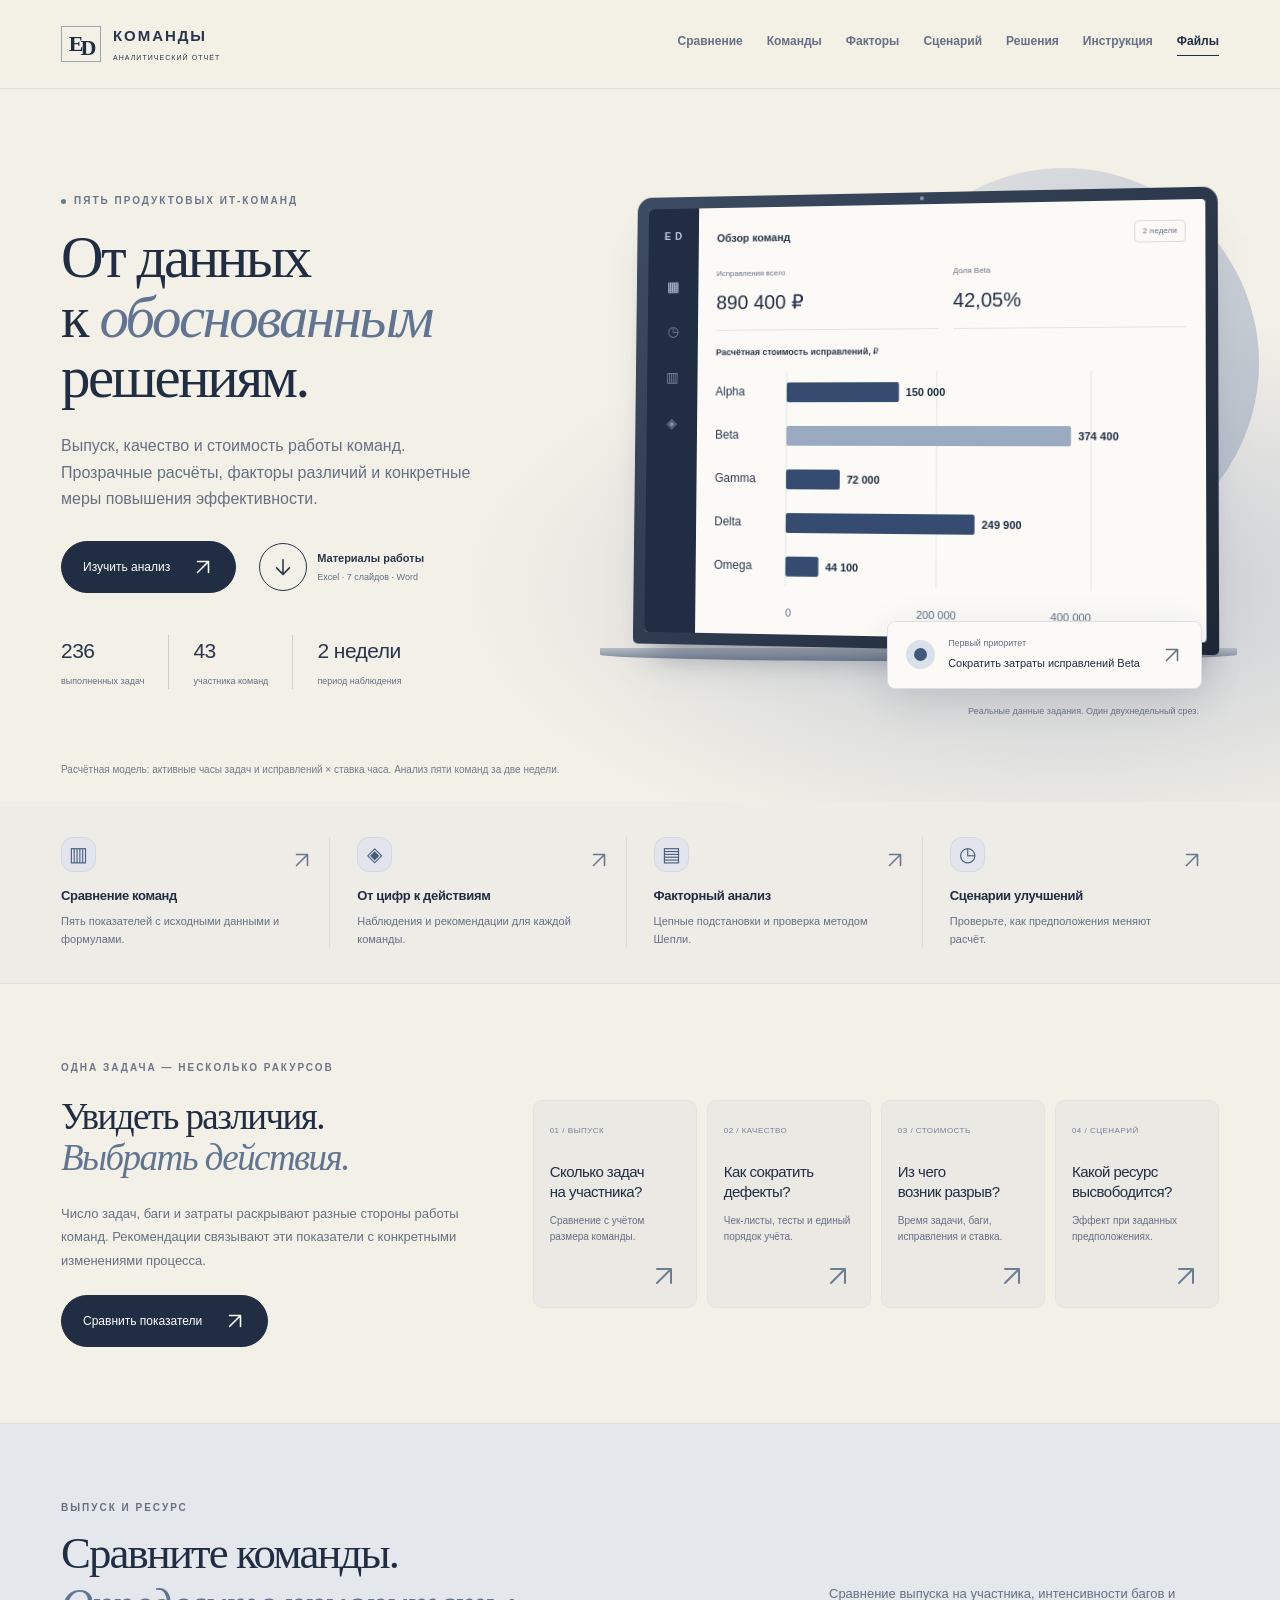
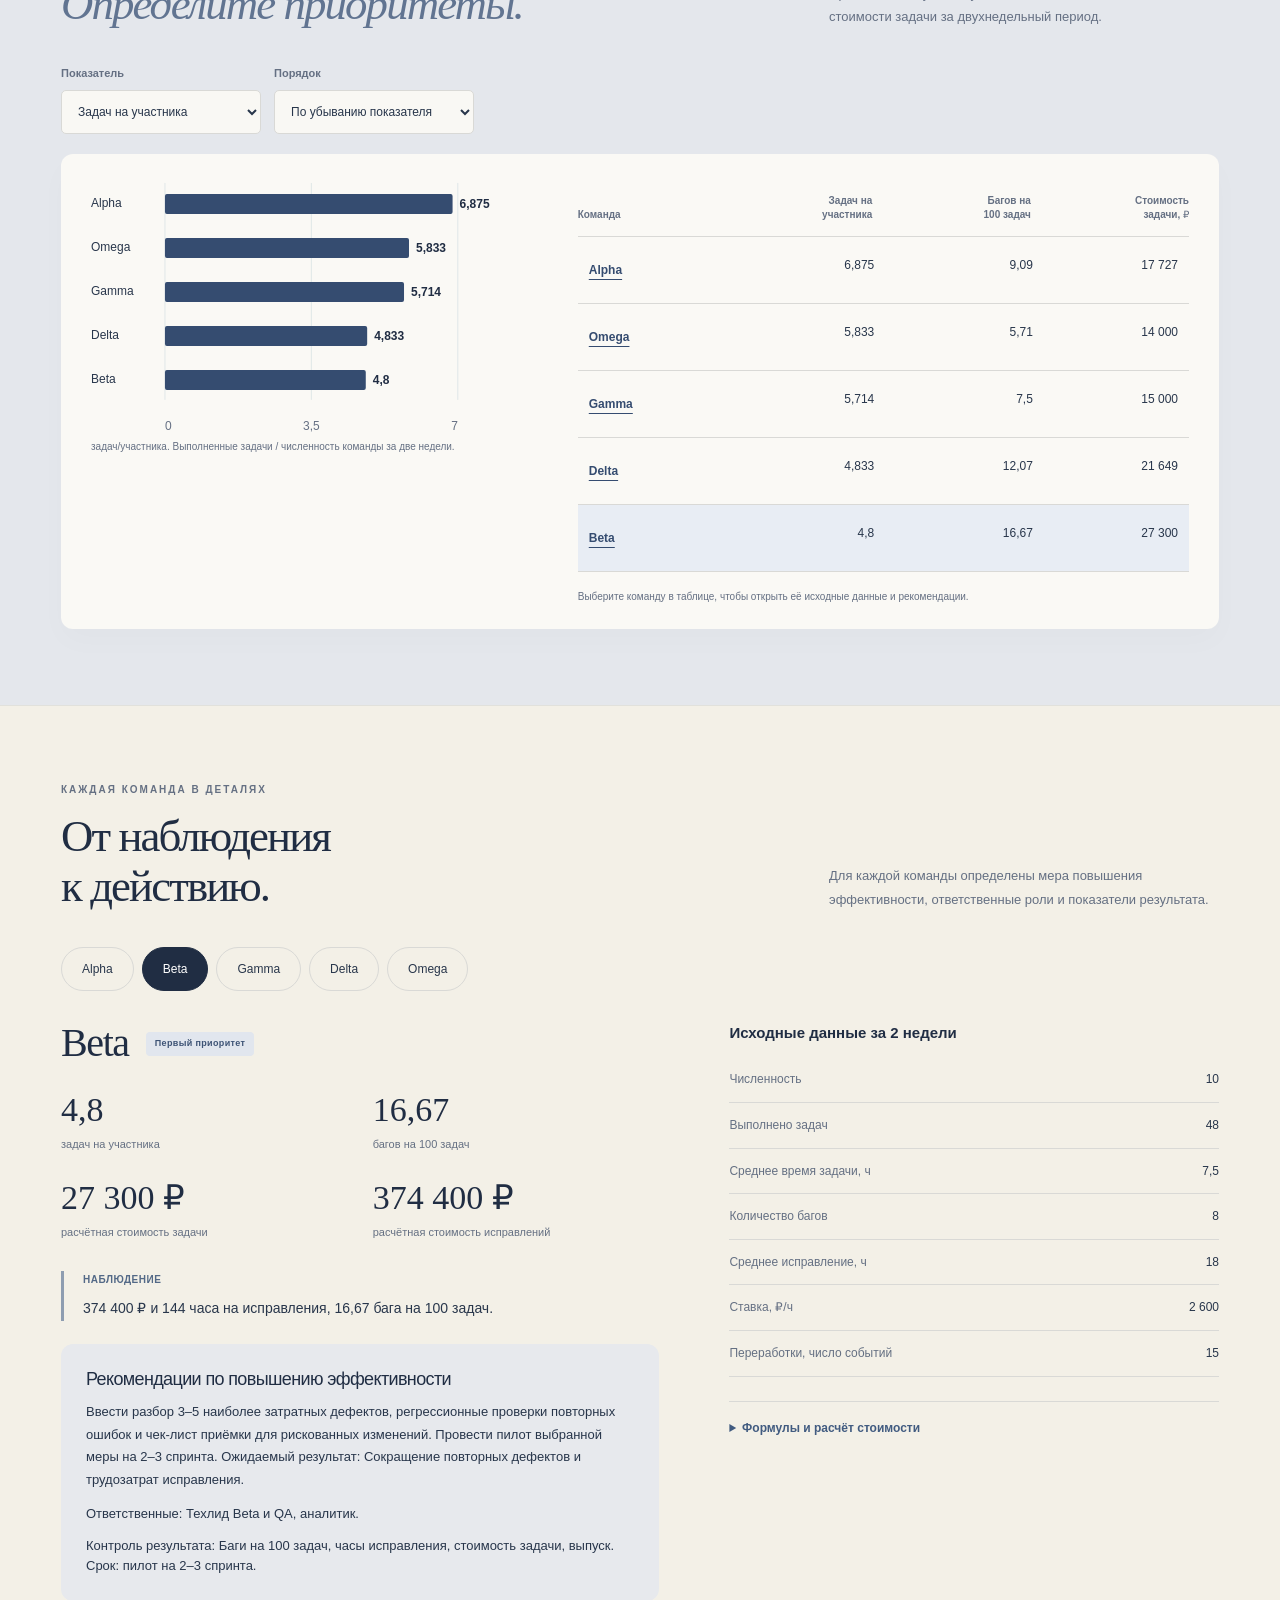
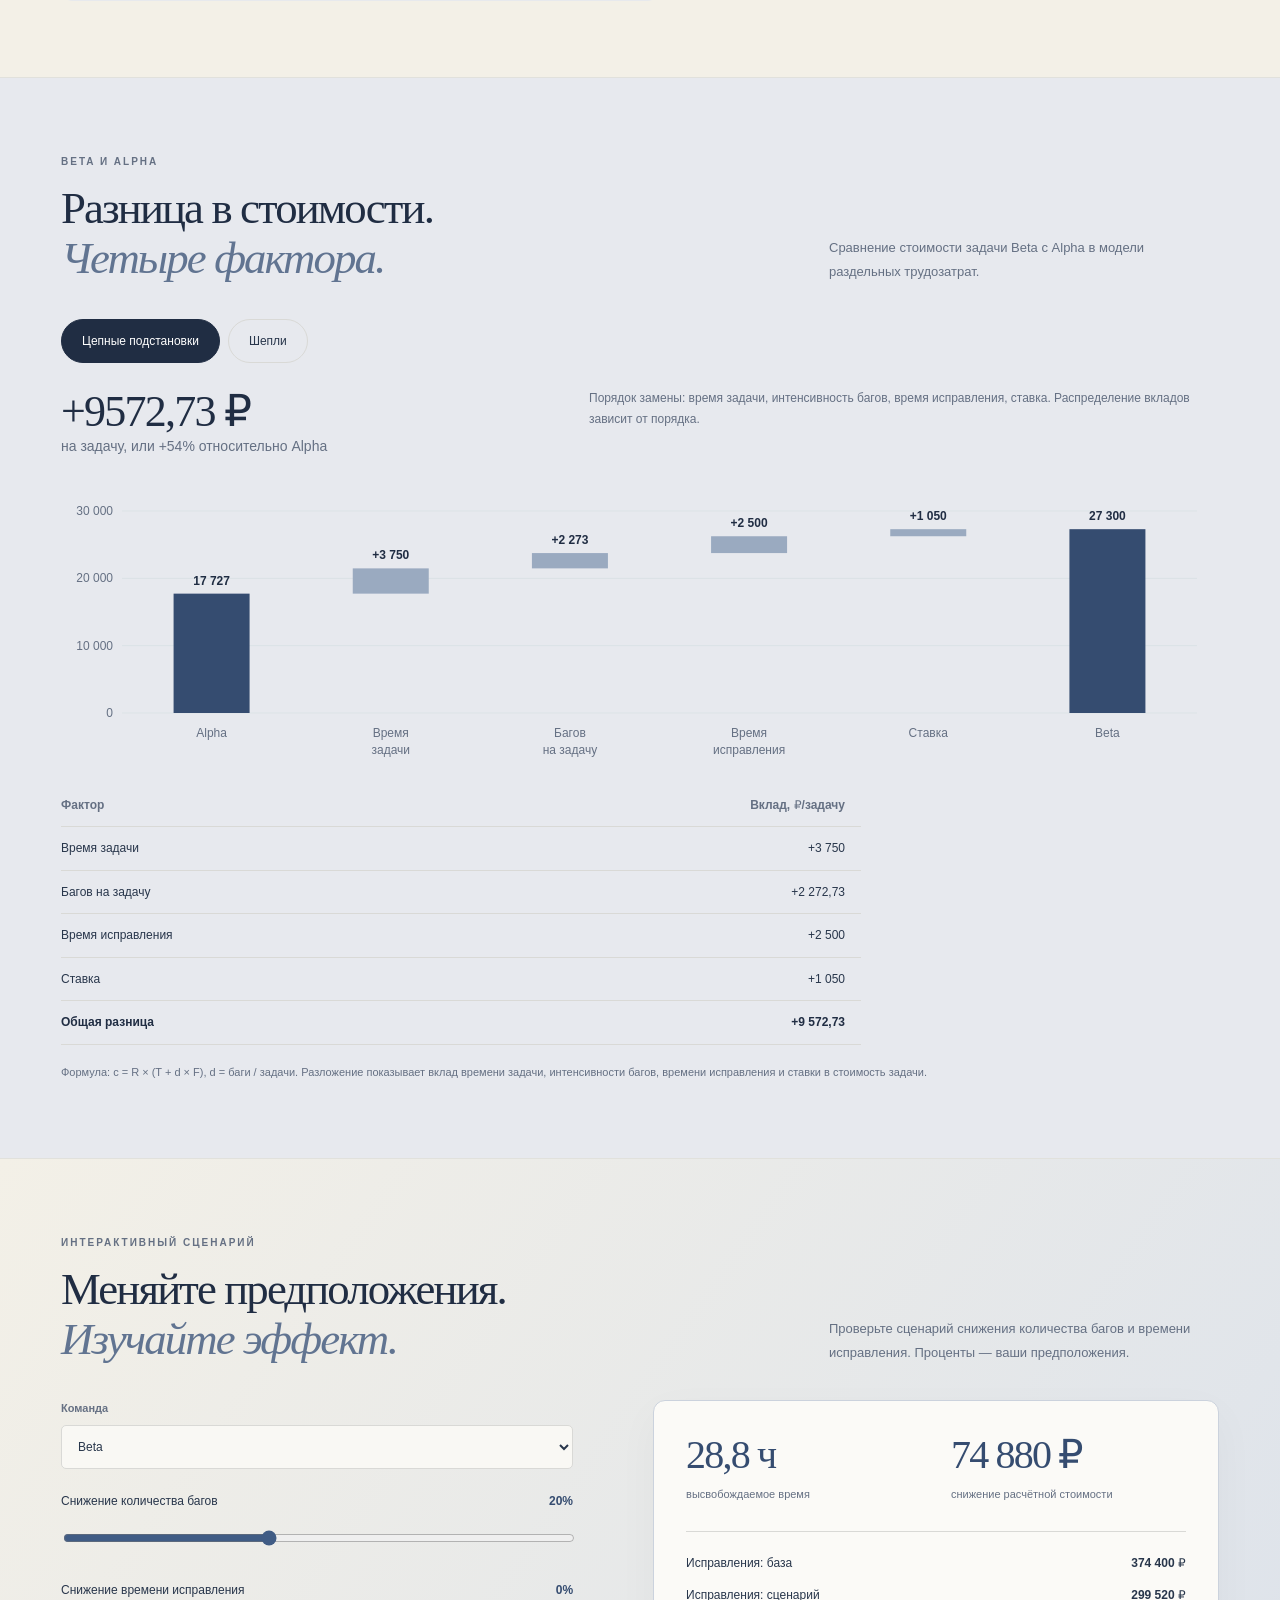
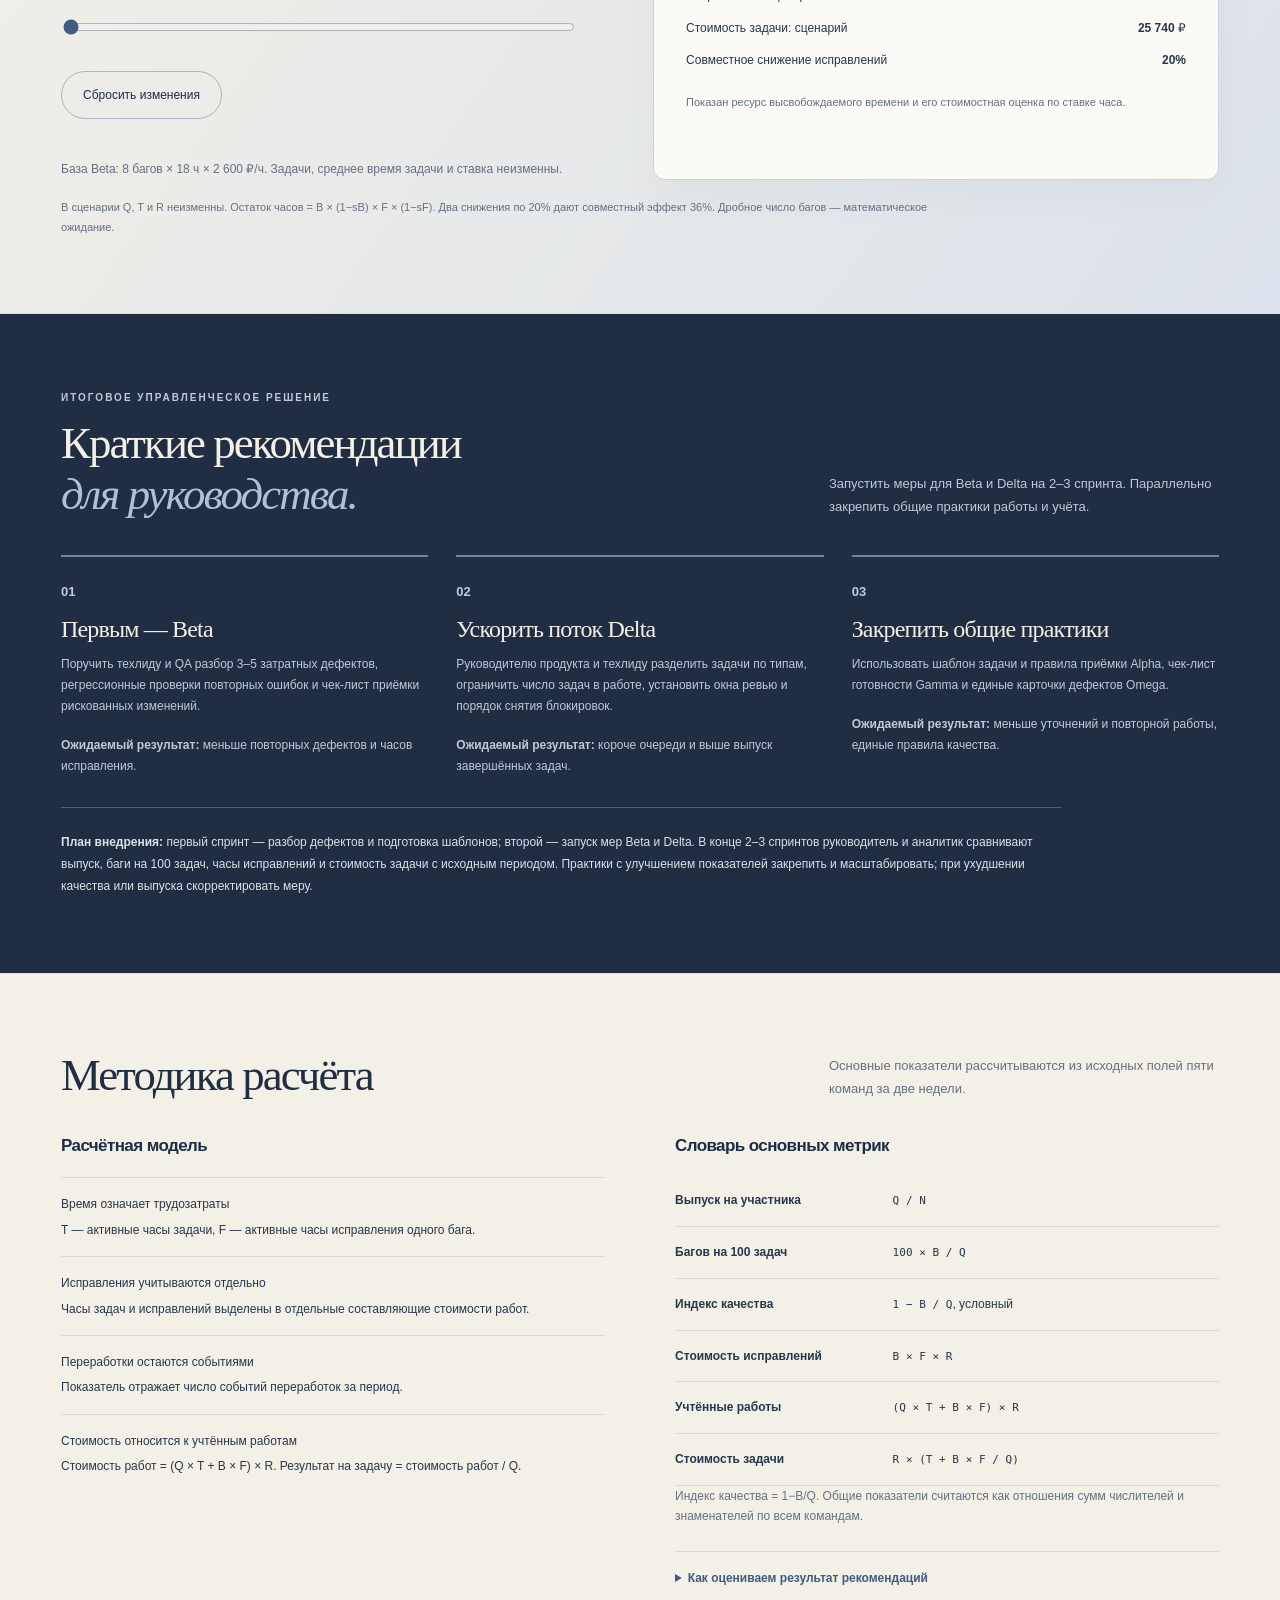
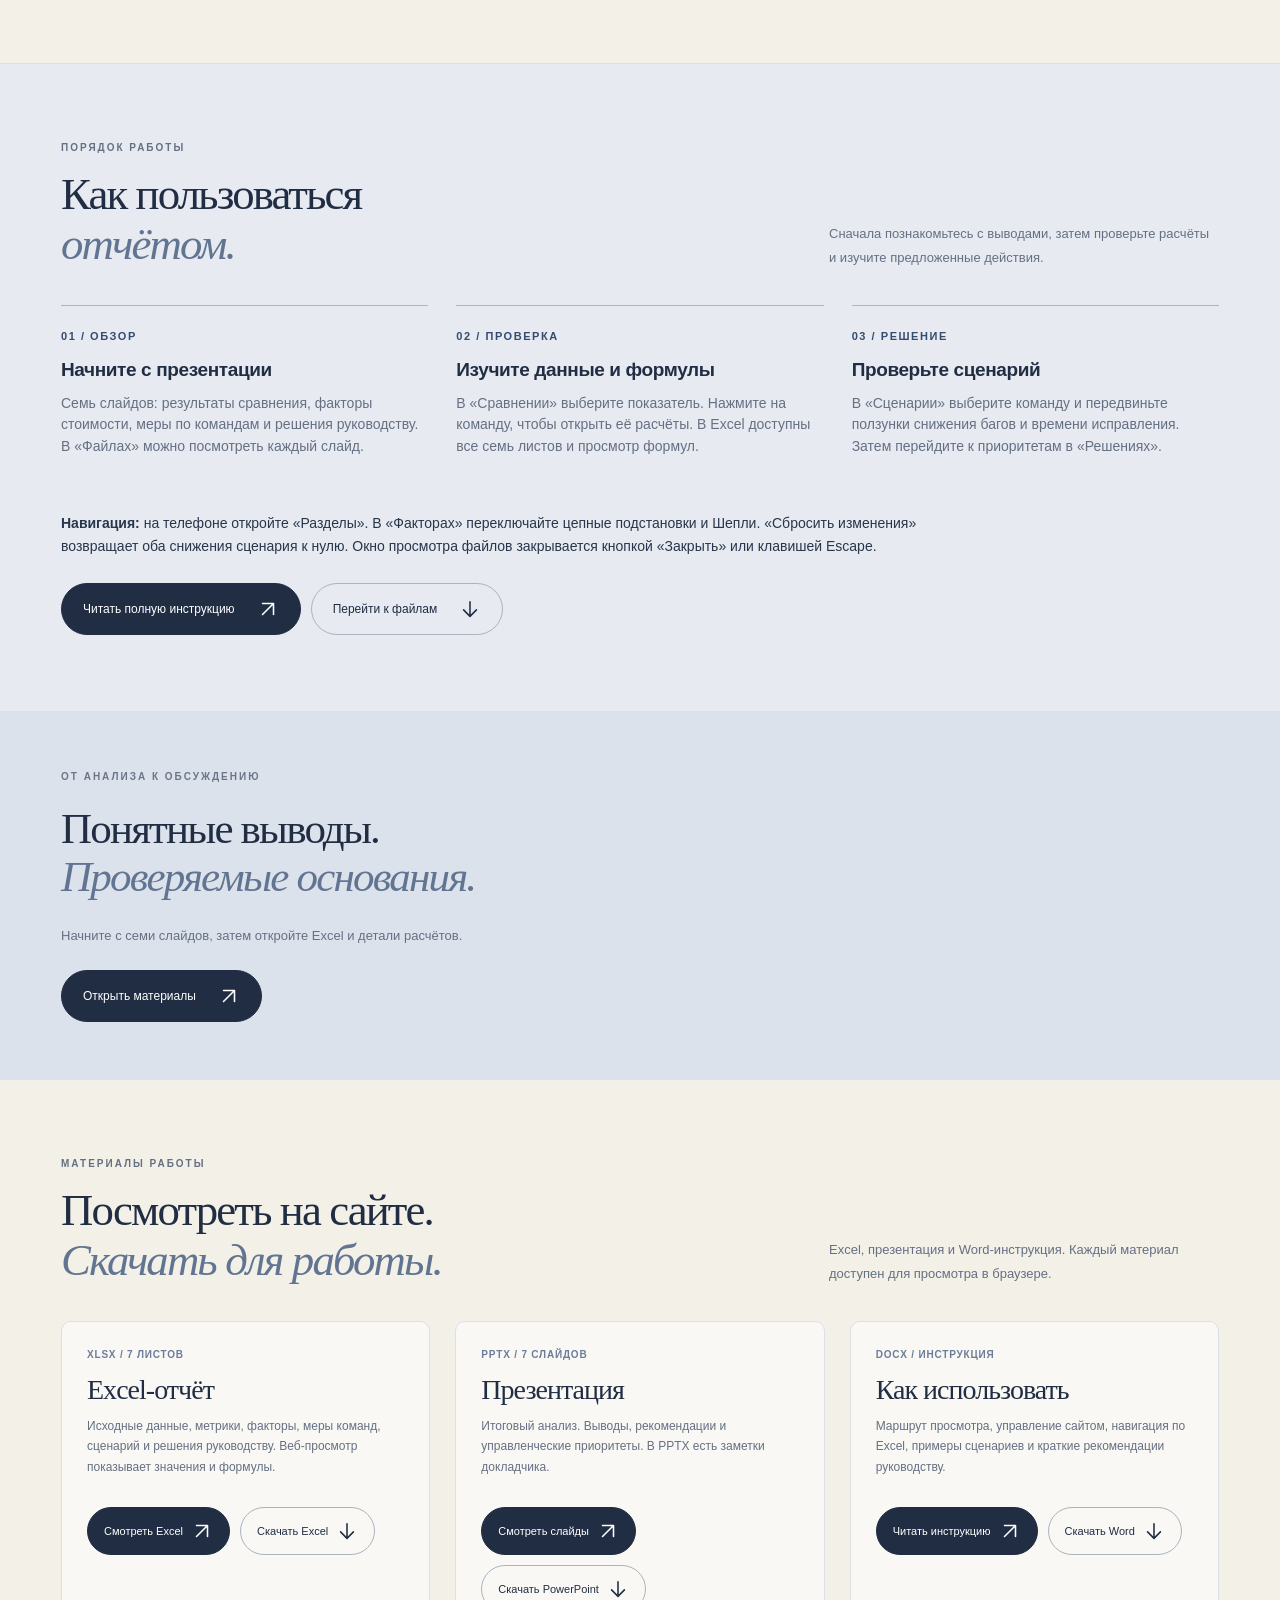
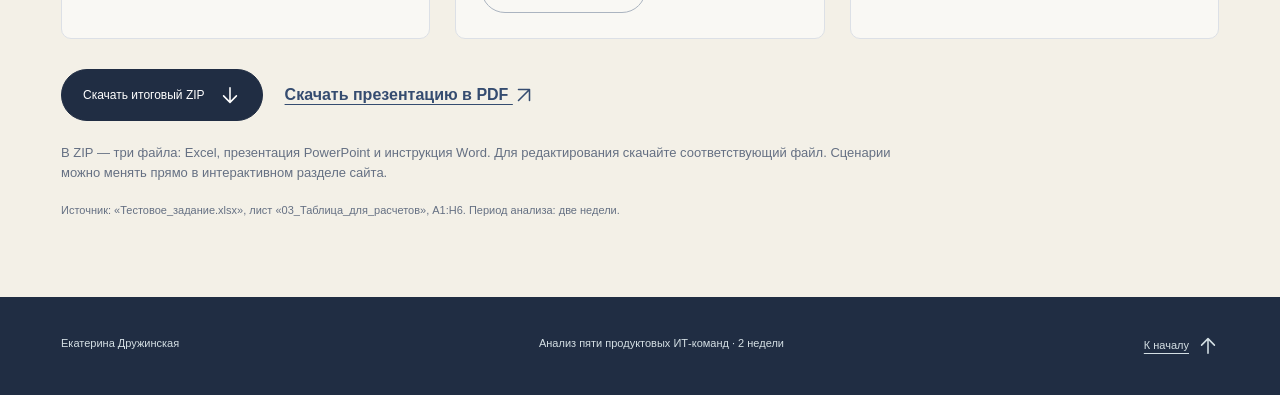
==== index.html @ 893c806c "Publish team analysis with updated instructions and drawn navigation buttons" ====
<!doctype html>
<html lang="ru">
<head>
<meta charset="utf-8"><meta name="viewport" content="width=device-width,initial-scale=1">
<meta name="description" content="Анализ эффективности пяти ИТ-команд: метрики, факторы стоимости, рекомендации и интерактивные сценарии.">
<meta name="author" content="Екатерина Дружинская">
<title>Эффективность ИТ-команд: аналитический отчёт</title>
<style>
:root{--navy:#173247;--teal:#354C70;--orange:#9AAAC0;--ink:#243746;--muted:#5e707a;--line:#d6e0e3;--paper:#f6f5f0;--soft:#edf3f3;--white:#fff;--radius:12px;font-family:Arial,Helvetica,sans-serif;color:var(--ink);background:var(--white);font-synthesis:none}
*{box-sizing:border-box}html{scroll-behavior:smooth;scroll-padding-top:90px}body{margin:0;font-size:16px;line-height:1.55}a{color:inherit}button,input,select{font:inherit}button,a,input,select{touch-action:manipulation}button,select{cursor:pointer}button:focus-visible,a:focus-visible,input:focus-visible,select:focus-visible,summary:focus-visible{outline:3px solid #d6a936;outline-offset:4px}button{color:inherit}a{text-underline-offset:4px}h1,h2,h3,p{margin:0}h1,h2,h3{color:var(--navy);line-height:1.12;letter-spacing:-.035em}h1{font-size:clamp(44px,6.8vw,80px);font-weight:700;max-width:800px}h2{font-size:clamp(30px,4.1vw,45px);font-weight:600}h3{font-size:24px;font-weight:600}p+p{margin-top:14px}strong{font-weight:700}.wrap{max-width:1200px;margin:auto;padding:0 36px}.muted{color:var(--muted)}.small{font-size:13px;line-height:1.55}.eyebrow{font-size:12px;letter-spacing:.14em;text-transform:uppercase;font-weight:700;color:var(--teal);margin-bottom:22px}.section{padding:80px 0;scroll-margin-top:80px}.section+.section{border-top:1px solid var(--line)}.section-heading{display:flex;justify-content:space-between;align-items:end;gap:36px;margin-bottom:34px}.section-heading p{max-width:430px;color:var(--muted)}.num{font-variant-numeric:tabular-nums;white-space:nowrap}.btn{display:inline-flex;align-items:center;justify-content:center;gap:12px;padding:13px 19px;border-radius:6px;border:1px solid var(--navy);background:var(--navy);color:#fff;text-decoration:none;font-weight:600;min-height:46px}.btn.secondary{background:transparent;color:var(--navy);border-color:var(--line)}.btn:hover{filter:brightness(1.08)}.link{font-weight:600;color:var(--teal)}.tag{display:inline-block;font-size:12px;letter-spacing:.04em;background:#e1eded;color:var(--teal);border-radius:4px;padding:5px 9px;font-weight:700}.sr-only{position:absolute;width:1px;height:1px;padding:0;margin:-1px;overflow:hidden;clip:rect(0,0,0,0);white-space:nowrap;border:0}
header{position:sticky;top:0;z-index:20;background:rgba(255,255,255,.97);border-bottom:1px solid var(--line)}.header-inner{display:flex;align-items:center;justify-content:space-between;min-height:76px;gap:25px}.brand{font-size:16px;font-weight:700;letter-spacing:-.03em;text-decoration:none;display:flex;align-items:center;gap:12px}.brand-mark{height:25px;width:25px;background:var(--teal);border-radius:3px;display:block}nav{display:flex;gap:24px;font-size:13px;font-weight:600}nav a{text-decoration:none;color:var(--muted)}nav a:hover{color:var(--teal)}.menu{display:none;background:transparent;border:1px solid var(--line);border-radius:5px;padding:9px 12px;min-height:44px}
.hero{background:var(--paper);padding:76px 0 55px}.hero-grid{display:grid;grid-template-columns:1.04fr .96fr;gap:65px;align-items:start}.hero-lead{margin-top:27px;font-size:20px;line-height:1.5;max-width:580px}.hero-actions{display:flex;gap:12px;flex-wrap:wrap;margin-top:31px}.hero-chart{padding-top:16px}.hero-chart h3{font-size:19px;line-height:1.4;letter-spacing:-.02em;margin-bottom:17px}.hero-note{border-top:1px solid var(--line);margin-top:34px;padding-top:22px;max-width:1100px;font-size:13px;color:var(--muted)}.hero-summary{display:flex;gap:35px;align-items:center;margin-top:22px}.hero-summary .big{font-size:48px;font-weight:600;line-height:1;color:var(--orange);letter-spacing:-.05em}.hero-summary p{font-size:14px;max-width:250px;line-height:1.5}.stats{display:grid;grid-template-columns:repeat(3,1fr);padding-top:37px;margin-top:43px;border-top:1px solid var(--line);gap:35px}.stat{border-right:1px solid var(--line);padding-right:24px}.stat:last-child{border:0}.stat .value{font-size:36px;line-height:1.15;letter-spacing:-.04em;color:var(--navy);font-weight:600}.stat .label{font-size:13px;color:var(--muted);margin-top:7px}.chart-container{width:100%}.chart-container svg{display:block;width:100%;overflow:visible}.chart-container svg text{font-family:Arial,Helvetica,sans-serif;fill:var(--muted);font-size:13px}.chart-container svg .value{fill:var(--ink);font-weight:700}.chart-container svg .team{fill:var(--ink);font-size:14px}
.controls{display:flex;gap:18px;align-items:end;flex-wrap:wrap;margin-bottom:20px}.field{display:flex;flex-direction:column;gap:8px;font-size:13px;color:var(--muted);font-weight:600}.field select,.field input[type=number]{background:#fff;border:1px solid var(--line);border-radius:5px;padding:11px 13px;min-height:44px;color:var(--ink);font-weight:400}.field select{min-width:210px}.compare-grid{display:grid;grid-template-columns:.85fr 1.15fr;gap:42px;align-items:start}.table-scroll{overflow-x:auto;width:100%}table{width:100%;border-collapse:collapse;font-size:14px}th{font-weight:600;font-size:12px;line-height:1.4;text-align:right;color:var(--muted);padding:14px 13px;border-bottom:1px solid var(--line);vertical-align:bottom}td{padding:17px 13px;border-bottom:1px solid var(--line);text-align:right;font-variant-numeric:tabular-nums;vertical-align:top}th:first-child,td:first-child{text-align:left;padding-left:0}td:last-child,th:last-child{padding-right:0}.team-link{border:0;padding:3px 0;background:transparent;font-weight:700;color:var(--teal);text-decoration:underline;text-underline-offset:5px;min-height:28px}.selected-row{background:#edf4f3}.compare-note{margin-top:17px;font-size:13px;color:var(--muted)}
.team-nav{display:flex;gap:8px;flex-wrap:wrap;margin-bottom:30px}.team-nav button,.method-nav button{background:transparent;border:1px solid var(--line);border-radius:5px;padding:10px 17px;min-height:44px;font-size:14px}.team-nav button[aria-pressed=true],.method-nav button[aria-pressed=true]{background:var(--navy);color:#fff;border-color:var(--navy)}.team-layout{display:grid;grid-template-columns:1.1fr .9fr;gap:64px}.team-summary{display:flex;align-items:center;gap:17px;margin-bottom:24px}.team-summary h3{font-size:38px}.team-metrics{display:grid;grid-template-columns:1fr 1fr;gap:25px 35px;margin-bottom:30px}.team-metric .value{font-size:30px;color:var(--navy);font-weight:600;line-height:1.2}.team-metric .label{font-size:13px;color:var(--muted);margin-top:5px}.insight{border-left:3px solid var(--teal);padding-left:19px;margin-top:25px}.insight .label{font-size:12px;letter-spacing:.05em;text-transform:uppercase;color:var(--teal);font-weight:700;margin-bottom:8px}.recommendation{background:var(--soft);padding:25px 27px;border-radius:var(--radius);margin-top:23px}.recommendation h3{font-size:20px;margin-bottom:12px}.recommendation p+p{margin-top:12px}.source-table{font-size:14px}.source-table td:first-child{color:var(--muted);font-weight:400;width:70%}.source-table td{padding:11px 0}.source-title{font-size:16px;font-weight:600;color:var(--navy);margin-bottom:13px}details{margin-top:24px;border-top:1px solid var(--line);padding-top:17px}summary{cursor:pointer;color:var(--teal);font-weight:600}details p{margin-top:16px;font-size:14px}code{font-family:Consolas,'DejaVu Sans Mono',monospace;font-size:.92em;background:#e9efef;padding:3px 6px;border-radius:3px;overflow-wrap:anywhere}.formula-line{display:block;margin-top:12px;line-height:1.9}
.factor-header{display:flex;gap:35px;justify-content:space-between;align-items:start;margin:25px 0}.factor-header .difference{font-size:40px;letter-spacing:-.04em;color:var(--navy);font-weight:600;line-height:1.1}.factor-header p{max-width:630px;font-size:14px;color:var(--muted)}.method-nav{display:flex;gap:8px;flex-wrap:wrap}.waterfall-scroll{overflow-x:auto}.waterfall{min-width:660px}.factor-table{max-width:800px;margin-top:12px}.factor-table td,.factor-table th{padding:12px 16px}.factor-table td:first-child,.factor-table th:first-child{padding-left:0}.factor-table .sum{font-weight:700;color:var(--navy)}.model-note{font-size:13px;color:var(--muted);margin-top:18px;max-width:900px}
.scenario-section{background:var(--paper)}.scenario-layout{display:grid;grid-template-columns:.95fr 1.05fr;gap:64px}.scenario-controls{display:flex;flex-direction:column;gap:23px}.range-field{display:block}.range-title{display:flex;justify-content:space-between;gap:20px;margin-bottom:12px;font-size:14px}.range-title output{font-weight:700;color:var(--teal)}input[type=range]{width:100%;accent-color:var(--teal);height:26px;cursor:pointer}.scenario-result{padding:30px;background:#fff;border:1px solid var(--line);border-radius:var(--radius)}.scenario-big{display:grid;grid-template-columns:1fr 1fr;gap:30px;padding-bottom:27px;margin-bottom:22px;border-bottom:1px solid var(--line)}.scenario-big .value{font-size:clamp(28px,3.8vw,42px);line-height:1.1;font-weight:600;color:var(--teal);letter-spacing:-.045em}.scenario-big .label{font-size:13px;color:var(--muted);margin-top:9px}.scenario-row{display:flex;justify-content:space-between;gap:18px;font-size:14px;margin-top:14px}.scenario-row .num{font-weight:600}.scenario-disclaimer{font-size:13px;color:var(--muted);margin-top:24px}.scenario-baseline{margin-top:17px;font-size:14px;color:var(--muted)}
.pilot-list{counter-reset:steps;display:grid;grid-template-columns:repeat(4,1fr);gap:28px;margin:30px 0}.pilot-step{counter-increment:steps;border-top:2px solid var(--teal);padding-top:22px}.pilot-step:before{content:'0' counter(steps);font-size:13px;color:var(--teal);font-weight:700}.pilot-step h3{font-size:21px;margin-top:12px;margin-bottom:12px}.pilot-step p{font-size:14px;color:var(--muted)}.pilot-note{padding-top:24px;border-top:1px solid var(--line);font-size:14px;max-width:1000px}.method-layout{display:grid;grid-template-columns:1fr 1fr;gap:55px}.method-block h3{font-size:22px;margin-bottom:13px}.method-block p{font-size:14px}.assumption-list{margin:22px 0 0;padding:0;list-style:none}.assumption-list li{padding:16px 0;border-top:1px solid var(--line);font-size:14px}.assumption-list strong{display:block;margin-bottom:5px}.dictionary{font-size:14px;margin-top:20px}.dictionary td{text-align:left}.dictionary td:first-child{width:40%;font-weight:600}.dictionary code{background:transparent;padding:0}.download-grid{display:grid;grid-template-columns:repeat(3,1fr);gap:30px;margin-top:32px}.download-item{padding-top:20px;border-top:2px solid var(--navy)}.download-item .file-type{font-size:12px;font-weight:700;color:var(--teal);letter-spacing:.08em}.download-item h3{font-size:23px;margin:11px 0}.download-item p{font-size:14px;color:var(--muted);min-height:67px;margin-bottom:19px}footer{background:var(--navy);color:#d4dfe4;padding:30px 0;font-size:13px}.footer-inner{display:flex;justify-content:space-between;gap:25px;flex-wrap:wrap}.print-only{display:none}
@media(max-width:1000px){.hero-grid{gap:34px}.compare-grid{grid-template-columns:1fr}.team-layout{gap:35px}.scenario-layout{gap:32px}.scenario-big{gap:15px}.pilot-list{grid-template-columns:1fr 1fr}.wrap{padding:0 26px}nav{gap:14px}.hero-lead{font-size:18px}}
@media(max-width:740px){.wrap{padding:0 20px}.section{padding:54px 0}.hero{padding:45px 0 35px}.hero-grid,.team-layout,.scenario-layout,.method-layout{grid-template-columns:1fr;gap:30px}.hero-chart{padding-top:8px}.hero-lead{font-size:18px}.hero-summary{margin-top:14px}.stats{gap:20px;padding-top:26px;margin-top:30px}.stat{padding-right:10px}.stat .value{font-size:27px}.stat .label{font-size:12px}.section-heading{display:block}.section-heading p{margin-top:18px}.section-heading h2{max-width:550px}.menu{display:block}nav{display:none}nav.open{display:flex;position:absolute;top:75px;left:0;right:0;background:#fff;padding:20px;flex-wrap:wrap;border-bottom:1px solid var(--line);gap:20px}.header-inner{min-height:75px}.brand{font-size:15px}.factor-header{display:block}.factor-header p{margin-top:15px}.factor-header .difference{font-size:34px}.team-summary h3{font-size:34px}.team-metric .value{font-size:28px}.download-grid{grid-template-columns:1fr;gap:28px}.download-item p{min-height:0}.scenario-result{padding:24px}.scenario-big .value{font-size:32px}.team-nav button{flex:1;padding:10px}.team-nav{gap:6px}.field select{max-width:100%;min-width:185px}.controls{gap:12px}.hero-note{margin-top:25px}.model-note{font-size:12px}}
@media(max-width:380px){.wrap{padding:0 16px}.stats{grid-template-columns:1fr 1fr}.stat:last-child{grid-column:1/-1}.stat:nth-child(2){border:0}.scenario-big{grid-template-columns:1fr;gap:20px}.pilot-list{grid-template-columns:1fr}.team-metrics{gap:20px}.team-nav{display:grid;grid-template-columns:repeat(3,1fr)}.brand-mark{display:none}.hero-summary{gap:22px}.scenario-row{font-size:13px}.section-heading p{font-size:14px}}
@media(max-width:740px){.scenario-big .value{font-size:clamp(26px,7vw,32px)}}
@media(prefers-reduced-motion:reduce){html{scroll-behavior:auto}*{transition:none!important}}
@media print{header,.hero-actions,.controls,.team-nav,.method-nav,.scenario-controls,.download-grid .btn,.menu,.no-print{display:none!important}.wrap{max-width:none;padding:0}.section{padding:24px 0;break-inside:avoid}body{font-size:11px}.hero{padding:20px 0}.hero-grid{gap:30px}h1{font-size:42px}h2{font-size:28px}.team-layout,.method-layout,.scenario-layout{gap:20px}.print-only{display:block}.hero-note{margin-top:20px}.chart-container{max-width:100%}footer{background:#fff;color:#243746}.section-heading{margin-bottom:18px}.download-item p{min-height:0}}

/* Milk and navy, presentation palette. Reference-based page rhythm. */
:root{--navy:#202d43;--teal:#354c70;--orange:#8a9bb2;--ink:#28364b;--muted:#657083;--line:#d9d9d6;--paper:#f3f0e7;--soft:#e7eaf0;--radius:12px;background:var(--paper)}
body{background:var(--paper);font-family:Arial,Helvetica,sans-serif}.wrap{max-width:1250px;padding:0 46px}h1,h2{font-family:Georgia,'Times New Roman',serif;font-weight:400;letter-spacing:-.042em}h1 em,h2 em{font-weight:400;font-style:italic;color:#617491}.eyebrow{color:#6a7688;font-size:10px;letter-spacing:.2em;margin-bottom:20px}header{background:rgba(243,240,231,.96);border-color:#deddd7}.header-inner{min-height:88px}.brand{font-size:15px;letter-spacing:.13em;gap:12px}.brand-mark{background:transparent;color:var(--navy);height:36px;width:40px;border:1px solid #9da7b5;display:flex;align-items:center;justify-content:center;font-family:Georgia,serif;font-size:22px;letter-spacing:-.14em;border-radius:0}.brand-mark span{margin-top:8px}.brand-sub{display:block;font-size:7px;letter-spacing:.15em;margin-top:5px;font-weight:400}nav{gap:24px;font-size:12px}nav a:last-child{color:var(--navy);border-bottom:1px solid var(--navy);padding-bottom:4px}
.hero{padding:74px 0 24px;overflow:hidden;background:radial-gradient(ellipse at 83% 70%,#c5cbd3 0,transparent 40%),var(--paper)}.hero-grid{grid-template-columns:1fr 1.15fr;gap:35px;align-items:center}h1{font-size:clamp(44px,4.6vw,66px);line-height:1.02;max-width:600px}.hero-lead{font-size:16px;line-height:1.65;max-width:430px;margin-top:25px;color:var(--muted)}.hero-actions{gap:23px;align-items:center;margin-top:29px}.btn{font-size:12px;font-weight:500;padding:14px 21px;border-radius:30px;gap:22px;background:var(--navy)}.btn.secondary{border-color:#abb4c0;color:var(--navy)}.hero-link{display:flex;align-items:center;gap:10px;font-size:11px;text-decoration:none;font-weight:600}.hero-link small{display:block;font-size:9px;color:var(--muted);margin-top:4px;font-weight:400}.play-icon{border:1px solid #a2aab5;width:37px;height:37px;display:grid;place-items:center;border-radius:50%;font-size:16px}.live-dot{display:inline-block;width:5px;height:5px;border-radius:50%;background:#697b96;margin-right:8px}.hero-facts{display:flex;margin-top:42px;gap:24px}.hero-facts>div+div{border-left:1px solid #c8cdd1;padding-left:24px}.hero-facts strong{display:block;font-size:21px;font-weight:500;letter-spacing:-.025em}.hero-facts span{font-size:9px;color:var(--muted);display:block;margin-top:7px}.hero-note{border:0;font-size:10px;line-height:1.6;max-width:100%;padding:0;margin-top:43px;color:#727b89}
.device-scene{position:relative;padding:28px 0 58px;isolation:isolate}.scene-disc{position:absolute;width:390px;height:390px;background:linear-gradient(135deg,#d9dce0,#9caabd);border-radius:50%;z-index:-1;right:-40px;top:5px;opacity:.7}.device{position:relative;background:linear-gradient(135deg,#3e4c63,#1d2737);padding:12px;border-radius:15px 15px 5px 5px;box-shadow:0 28px 33px -20px #3b465b88;transform:perspective(1400px) rotateY(-7deg) rotateX(2deg);margin:0 6px 0 8px}.device-camera{position:absolute;top:4px;left:50%;height:4px;width:4px;border-radius:50%;background:#8e9aab}.device-display{background:#fbfaf7;display:grid;grid-template-columns:53px 1fr;min-height:349px;border-radius:4px;overflow:hidden}.device-sidebar{background:#202d43;display:flex;flex-direction:column;align-items:center;gap:25px;color:#c4cddd;padding-top:21px;font-size:14px}.device-sidebar b{font-size:10px;letter-spacing:.1em;margin-bottom:8px}.device-sidebar span{opacity:.6}.device-sidebar .device-side-active{opacity:1}.device-content{padding:20px 19px 9px;min-width:0}.device-topline{display:flex;justify-content:space-between;align-items:center;font-size:11px}.device-topline>span{font-size:8px;padding:4px 7px;border:1px solid var(--line);border-radius:4px;color:var(--muted)}.device-kpis{display:grid;grid-template-columns:1fr 1fr;gap:14px;margin:20px 0 16px}.device-kpis>div{border-bottom:1px solid #e0e3e7;padding-bottom:12px}.device-kpis span{font-size:8px;color:var(--muted);display:block;margin-bottom:7px}.device-kpis b{font-size:20px;color:var(--navy);font-weight:500;white-space:nowrap}.device-chart-title{font-size:9px;font-weight:600;margin-bottom:9px}.device-content .chart-container svg text{font-size:11px}.device-content .chart-container svg .team{font-size:12px}.device-base{height:13px;background:linear-gradient(#b7bcc5,#738095);width:106%;margin-left:-3%;border-radius:1px 1px 55% 55%;box-shadow:0 20px 25px -11px #25334e70}.device-chip{position:absolute;right:17px;bottom:30px;display:flex;align-items:center;gap:13px;padding:15px 18px;background:#fbfaf6;box-shadow:0 12px 40px #202d4320;border:1px solid #dce0e6;border-radius:8px;min-width:260px}.device-chip>span{font-size:9px;color:var(--muted)}.device-chip b{display:block;font-size:11px;margin-top:5px;color:var(--navy);font-weight:500}.device-chip .chip-dot{width:29px;height:29px;border:8px solid #dbe1e9;border-radius:50%;background:#40597c}.device-chip .chip-arrow{font-size:18px;margin-left:8px}.scene-caption{position:absolute;bottom:0;right:20px;font-size:9px;color:var(--muted)}
.feature-strip{background:#edece6;border-bottom:1px solid #e0e0dc;padding:35px 0}.feature-grid{display:grid;grid-template-columns:repeat(4,1fr);gap:27px}.feature-grid>a{position:relative;text-decoration:none;padding:0 22px 0 0;border-right:1px solid #d9dcd9}.feature-grid>a:last-child{border:0}.feature-icon{height:35px;width:35px;display:grid;place-items:center;border:1px solid #d3d9e1;border-radius:12px;background:#e2e6ec;color:#455c7c;font-size:20px;margin-bottom:17px}.feature-grid h3{font-size:13px;letter-spacing:-.025em;margin-bottom:9px}.feature-grid p{font-size:11px;color:var(--muted);line-height:1.65;max-width:220px}.feature-arrow{position:absolute;right:16px;top:12px;color:#67788f;font-size:17px}
.section{padding:76px 0}.section+.section{border-color:#e1e1dc}h2{font-size:clamp(32px,3.5vw,47px);line-height:1.12}.section-heading{margin-bottom:36px;gap:50px}.section-heading p:not(.eyebrow){font-size:13px;line-height:1.8;max-width:390px}.section-heading .eyebrow{margin-bottom:13px}.questions-layout{display:grid;grid-template-columns:.85fr 1.4fr;gap:55px;align-items:center}.questions-layout>div>p:not(.eyebrow){font-size:13px;color:var(--muted);line-height:1.8;margin:23px 0}.questions-layout h2{font-size:37px}.question-cards{display:grid;grid-template-columns:repeat(4,1fr);gap:10px}.question-cards>a{position:relative;text-decoration:none;background:#eae9e4;border:1px solid #e4e3df;border-radius:9px;padding:24px 16px 48px;min-height:208px;transition:background .2s,transform .2s}.question-cards>a:hover{background:#e0e5ec;transform:translateY(-4px)}.question-cards>a>span{font-size:8px;letter-spacing:.06em;color:#758299;display:block;margin-bottom:25px}.question-cards h3{font-size:15px;font-weight:500;line-height:1.3;margin-bottom:12px}.question-cards p{font-size:10px;line-height:1.6;color:var(--muted)}.question-cards b{position:absolute;bottom:17px;right:18px;font-weight:400;color:#6c7d94}
#overview{background:#e4e7ec}.compare-grid{background:#faf9f5;padding:26px 30px 25px;border-radius:12px;gap:35px;box-shadow:0 12px 30px #202d4305}.controls{gap:13px}.field{font-size:11px}.field select{font-size:12px;min-width:200px;padding:10px 12px;background:#f9f8f4}.compare-grid table{font-size:12px}.compare-grid td{padding:19px 11px}.compare-grid th{font-size:10px}.compare-note,#metric-caption{font-size:10px}.chart-container svg text{font-family:Arial,Helvetica,sans-serif;fill:var(--muted);font-size:12px}.chart-container svg .value{fill:var(--navy)}.chart-container svg .team{font-size:12px}.selected-row{background:#e8edf4}.team-link{color:#354c70}.team-nav button,.method-nav button{border-radius:24px;font-size:12px;padding:9px 20px}.team-layout{gap:70px}.team-metric .value{font-family:Georgia,'Times New Roman',serif;font-weight:400;font-size:34px}.team-metric .label{font-size:11px}.team-metrics{gap:25px}.team-summary h3{font-family:Georgia,serif;font-weight:400;font-size:40px}.tag{font-size:9px;background:#e1e6ee;color:#3d5375}.insight{border-color:#8e9db1;font-size:14px;line-height:1.75}.insight .label{font-size:10px;color:#536987}.recommendation{background:#e7e9ed;padding:25px;font-size:13px;line-height:1.75}.recommendation h3{font-size:18px;font-weight:500}.source-title{font-size:15px}.source-table{font-size:12px}.source-table td{padding:13px 0}.source-table td:first-child{width:73%}details p{font-size:12px;line-height:1.7}summary{font-size:12px;color:#415b80}code{background:#e4e8ef}
#factors{background:#e7e9ee}.factor-header .difference{font-family:Georgia,serif;font-weight:400;font-size:44px}.factor-table{font-size:12px}.model-note{font-size:11px;line-height:1.75}.factor-header>p{font-size:12px;line-height:1.75}.scenario-section{background:linear-gradient(125deg,#f3f0e7,#dce2eb)}.scenario-layout{gap:80px}.scenario-result{background:#fbfaf7;border-color:#cbd2dd;box-shadow:0 14px 44px #202d4309;border-radius:12px;padding:32px}.scenario-big .value{font-family:Georgia,serif;font-weight:400;color:#354c70;font-size:40px}.scenario-row{font-size:12px}.scenario-big .label,.scenario-disclaimer{font-size:11px;line-height:1.6}.range-title{font-size:12px}.scenario-baseline{font-size:12px;line-height:1.75}input[type=range]{accent-color:#405c85}
#leadership{background:var(--navy);color:#dce1e9}#leadership h2,#leadership h3{color:#f3f0e7}#leadership h2 em{color:#b3bfd2}#leadership .eyebrow{color:#adbad0}#leadership .section-heading p,#leadership .pilot-step p{color:#c0c9d7}#leadership .pilot-step{border-color:#74849d}#leadership .pilot-step:before{color:#c0cada}#leadership .pilot-step h3{font-family:Georgia,serif;font-weight:400;font-size:24px}#leadership .pilot-step p{font-size:12px;line-height:1.75}#leadership .pilot-note{border-color:#526178;font-size:12px;line-height:1.8}.method-layout{gap:70px}.method-block h3{font-size:17px}.assumption-list li,.method-block p,.dictionary{font-size:12px;line-height:1.7}.assumption-list strong{font-weight:500}.dictionary td{padding:15px 0}
.report-cta{background:#dce2eb;overflow:hidden}.cta-grid{display:grid;grid-template-columns:1fr;gap:0;align-items:center}.cta-grid>div:first-child{padding:58px 0}.cta-grid h2{font-size:43px}.cta-grid p:not(.eyebrow){font-size:13px;color:var(--muted);max-width:430px;line-height:1.8;margin:23px 0}
.download-grid{gap:25px}.download-item{padding:25px;border:1px solid #dce0e6;border-radius:10px;background:#f9f8f4}.download-item h3{font-family:Georgia,serif;font-weight:400;font-size:28px}.download-item p{font-size:12px;line-height:1.7;min-height:80px}.download-item .file-type{font-size:10px;color:#6b7d99}.download-item .btn{font-size:11px;gap:12px;padding:12px 16px}.secondary-files{padding:0 0 65px}.secondary-files .wrap{display:flex;gap:25px;align-items:center;justify-content:space-between;border-top:1px solid #d9dde3;padding-top:25px}.secondary-files h2{font-family:Arial,sans-serif;font-size:14px;letter-spacing:0;font-weight:500}.secondary-files p{font-size:12px}.secondary-files a{text-underline-offset:4px}footer{background:var(--navy);padding:38px 0;font-size:11px}footer .wrap{gap:20px}
@media(min-width:1450px){.hero{padding-top:90px;padding-bottom:32px}.hero-grid{gap:55px}.device-display{min-height:360px}}
@media(max-width:1100px){.wrap{padding:0 28px}.hero-grid{gap:25px;grid-template-columns:1fr 1.08fr}.hero h1{font-size:51px}.device-content{padding:18px 12px 8px}.device-display{grid-template-columns:40px 1fr;min-height:320px}.device-kpis b{font-size:17px}.device-chip{right:0;min-width:240px}.hero-facts{gap:18px}.hero-facts>div+div{padding-left:18px}.questions-layout{grid-template-columns:1fr;gap:28px}.question-cards>a{min-height:190px}.questions-layout>div>p:not(.eyebrow){max-width:550px}.question-cards>a>span{margin-bottom:20px}.questions-layout>div:first-child{display:block}.compare-grid{grid-template-columns:1fr 1.1fr;padding:24px 20px}.team-layout,.scenario-layout{gap:40px}}
@media(max-width:740px){.wrap{padding:0 22px}.header-inner{min-height:75px}.hero{padding:40px 0 22px}.hero-grid{grid-template-columns:1fr;gap:25px}.hero h1{font-size:47px;max-width:100%}.hero-lead{font-size:15px;max-width:490px}.hero-actions{gap:20px;flex-wrap:wrap}.hero-facts{margin-top:32px;gap:20px}.hero-facts>div+div{padding-left:20px}.hero-facts strong{font-size:20px}.hero-facts span{font-size:9px}.device-scene{max-width:540px;width:100%;justify-self:center;padding-top:10px}.scene-disc{width:290px;height:290px;right:-10px}.device-display{min-height:310px;grid-template-columns:38px 1fr}.device-kpis{gap:10px}.device-kpis b{font-size:18px}.device-base{width:102%;margin-left:-1%}.device{margin:0 5px;transform:none;padding:9px}.device-chip{bottom:31px;right:10px;padding:12px 14px}.scene-caption{font-size:8px;right:12px}.hero-note{margin-top:23px;font-size:10px}.feature-strip{padding:26px 0}.feature-grid{grid-template-columns:1fr 1fr;gap:26px 20px}.feature-grid>a{padding-right:15px}.feature-grid>a:nth-child(2){border:0}.feature-grid p{font-size:11px}.feature-grid h3{font-size:13px}.feature-icon{margin-bottom:13px}.section{padding:53px 0}.section-heading p:not(.eyebrow){margin-top:20px}.section-heading .eyebrow{margin-top:0}.section-heading{margin-bottom:29px}.questions-layout h2{font-size:35px}.question-cards{grid-template-columns:1fr 1fr;gap:12px}.question-cards>a{padding:23px 20px 40px;min-height:194px}.question-cards h3{font-size:18px}.question-cards p{font-size:11px}.compare-grid{grid-template-columns:1fr;padding:20px 16px;gap:22px}.field select{min-width:0;width:100%;font-size:12px}.controls{display:grid;grid-template-columns:1fr;max-width:100%;gap:12px}.compare-grid td{padding:15px 7px;font-size:11px}.compare-grid th{font-size:9px;padding:12px 7px}.chart-container svg text{font-size:12px}.team-layout,.method-layout,.scenario-layout{grid-template-columns:1fr;gap:30px}.team-metric .value{font-size:31px}.team-summary{flex-wrap:wrap;gap:12px}.team-nav button{padding:10px 14px;flex:0 1 auto}.team-nav{gap:7px}.team-metrics{gap:23px 18px}.factor-header .difference{font-size:35px}.scenario-result{padding:23px}.scenario-big .value{font-size:clamp(25px,7vw,36px)}.scenario-big{gap:16px}.scenario-row{font-size:12px;gap:10px}.scenario-big .label{font-size:10px}.pilot-list{grid-template-columns:1fr 1fr;gap:26px 20px}.cta-grid{grid-template-columns:1fr;gap:0}.cta-grid>div:first-child{padding:43px 0}.cta-grid h2{font-size:35px}.download-grid{grid-template-columns:1fr;gap:15px}.download-item p{min-height:0}.secondary-files .wrap{display:block}.secondary-files p{margin-top:15px;line-height:2}.secondary-files{padding-bottom:43px}.menu{border-radius:6px;font-size:12px}.brand{font-size:13px}.brand-mark{display:flex;width:35px;height:33px}.brand-sub{font-size:6px}nav.open{padding:20px 22px;background:#f3f0e7}.method-block h3{font-size:18px}.dictionary{font-size:12px}footer{padding:30px 0}.source-table td:first-child{width:70%}}
@media(max-width:370px){.hero h1{font-size:42px}.hero-actions{gap:15px}.hero-facts{gap:12px}.hero-facts>div+div{padding-left:12px}.hero-facts strong{font-size:19px}.hero-facts span{font-size:8px}.device-display{grid-template-columns:30px 1fr}.device-content{padding:14px 8px 6px}.device-kpis b{font-size:15px}.device-kpis span{font-size:7px}.device-chip{min-width:220px;right:5px}.question-cards>a{padding:20px 15px 42px}.question-cards h3{font-size:16px}.scenario-big{grid-template-columns:1fr}.team-nav{display:flex}.pilot-list{grid-template-columns:1fr}}
@media(prefers-reduced-motion:reduce){.question-cards>a:hover{transform:none}}
@media print{.device-scene,.feature-strip,.questions-section,.report-cta{display:none}.hero-grid{display:block}.hero h1{font-size:42px}.hero{background:#fff}.hero-facts{margin:20px 0}.compare-grid{box-shadow:none;padding:0}.section{background:#fff!important;color:#202d43!important}#leadership h2,#leadership h3,#leadership p{color:#202d43!important}}

.leadership-grid{grid-template-columns:repeat(3,1fr)}.leadership-grid p+p{margin-top:18px}@media(max-width:740px){.leadership-grid{grid-template-columns:1fr}}

/* Material reader, in the established milk and navy palette. */
.guide-section{background:#e7eaf0}.guide-steps{display:grid;grid-template-columns:repeat(3,1fr);gap:28px;margin:32px 0}.guide-step{padding:22px 0;border-top:1px solid #aab5c4}.guide-step>b{display:block;font-size:11px;letter-spacing:.14em;color:var(--teal);margin-bottom:14px}.guide-step h3{font-size:19px;letter-spacing:-.02em;margin-bottom:12px}.guide-step p{font-size:14px;color:var(--muted)}.guide-tip{font-size:14px;max-width:920px;line-height:1.7}.file-actions{display:flex;flex-wrap:wrap;gap:10px;align-items:center}.download-item .file-actions .btn{gap:8px}.files-footer{display:flex;flex-wrap:wrap;align-items:center;gap:22px;margin-top:30px}.files-footer .btn{gap:14px}.files-hint{font-size:13px;color:var(--muted);margin-top:22px;max-width:850px}.download-item p{min-height:72px}
.material-reader{width:min(1240px,96vw);height:min(900px,92dvh);max-height:92dvh;max-width:96vw;border:1px solid #b8c1cd;padding:0;border-radius:14px;color:var(--ink);background:var(--paper);box-shadow:0 20px 80px #101d3650}.material-reader::backdrop{background:#17283dc4;backdrop-filter:blur(4px)}.material-reader[open]{display:flex;flex-direction:column}.reader-head{display:flex;gap:20px;align-items:center;justify-content:space-between;padding:22px 26px;border-bottom:1px solid var(--line);background:var(--paper);flex-shrink:0}.reader-head h2{font-family:Georgia,serif;font-size:29px;line-height:1.1;letter-spacing:-.03em}.reader-head p{font-size:12px;color:var(--muted);margin-top:8px;max-width:720px}.reader-close,.reader-step{border:1px solid #aab5c4;background:transparent;border-radius:30px;min-height:44px;padding:10px 18px;font-size:13px;color:var(--navy);white-space:nowrap}.reader-step:disabled{opacity:.4;cursor:default}.reader-close:hover,.reader-step:not(:disabled):hover{background:#e1e6ee}.reader-body{min-height:0;overflow:auto;flex:1;padding:22px 26px;overscroll-behavior:contain}.reader-foot{display:flex;flex-wrap:wrap;gap:16px;justify-content:space-between;align-items:center;padding:13px 26px;border-top:1px solid var(--line);font-size:12px;background:var(--paper);flex-shrink:0}.reader-foot p{color:var(--muted);max-width:750px}.reader-foot .btn{font-size:12px;padding:10px 17px;min-height:42px;gap:8px}.reader-head-actions{display:flex;gap:10px;align-items:center}.reader-body h3{font-size:22px}.reader-tools{display:flex;gap:22px;align-items:end;flex-wrap:wrap;margin-bottom:16px}.reader-tools label{font-size:13px;color:var(--muted)}.reader-tools select{min-height:44px;max-width:100%;padding:9px 12px;background:#fff;color:var(--ink);border:1px solid #b5c0cf;border-radius:6px;font-size:13px}.reader-field{display:flex;flex-direction:column;gap:7px;min-width:0;max-width:100%}.reader-check{display:flex;gap:9px;align-items:center;min-height:44px}.reader-check input{accent-color:var(--navy);width:18px;height:18px}.sheet-scroll{overflow:auto;max-height:43dvh;border:1px solid #c1cbd8;border-radius:6px;background:white;overscroll-behavior:contain;outline-offset:2px}.sheet-grid{table-layout:fixed;width:max-content;font-size:12px;border-collapse:separate;border-spacing:0;line-height:1.5}.sheet-grid th,.sheet-grid td{padding:9px 11px;text-align:left;border-right:1px solid #d9e0e8;border-bottom:1px solid #d9e0e8;vertical-align:middle;white-space:normal;overflow-wrap:anywhere;letter-spacing:normal}.sheet-grid .col-letter{font:500 11px Arial,sans-serif;color:#516075;background:#eff2f6;text-align:center;padding:8px;position:sticky;top:0;z-index:3;border-bottom:1px solid #bac6d5}.sheet-grid .row-index{font:400 11px Arial,sans-serif;color:#6e7b8d;background:#f5f6f8;text-align:center;width:42px;padding:6px;position:sticky;left:0;z-index:2}.sheet-grid .sheet-corner{z-index:4;left:0;min-width:42px}.sheet-grid .cell-number{text-align:right;font-variant-numeric:tabular-nums}.sheet-grid .cell-blank{height:18px;padding:5px}.sheet-grid .cell-has-formula{cursor:pointer}.sheet-grid .cell-has-formula:hover{box-shadow:inset 0 0 0 2px #758ba8}.cell-formula-button{display:block;width:100%;text-align:inherit;color:inherit;background:none;border:0;padding:0;min-height:24px;font:inherit;overflow-wrap:anywhere}.sheet-grid .cell-selected{box-shadow:inset 0 0 0 2px #354c70!important}.sheet-grid .cell-formula{font:11px/1.5 Consolas,monospace;word-break:break-word}.cell-inspector{margin-bottom:16px;max-height:100px;overflow:auto;padding:15px 17px;border:1px solid #c9d2de;border-radius:6px;background:#f9fafc;font-size:12px;line-height:1.7}.cell-inspector code{display:block;white-space:pre-wrap;margin-top:7px;word-break:break-word;background:transparent;padding:0;color:#354c70}.cell-inspector p{font-size:12px}.reader-hint{font-size:12px;color:var(--muted);margin-bottom:14px}.slide-stage{margin:auto;max-width:1100px}.slide-stage img{display:block;width:auto;max-width:100%;height:auto;max-height:calc(92dvh - 410px);object-fit:contain;margin:auto;border:1px solid #c5ced9;background:#fff;box-shadow:0 8px 25px #1f31471a}.slide-nav{display:flex;align-items:center;justify-content:center;gap:20px;flex-wrap:wrap;margin-top:19px}.slide-counter{font-size:13px;color:var(--muted);min-width:90px;text-align:center}.slide-picker{display:flex;gap:8px;justify-content:center;flex-wrap:wrap;margin-top:20px}.slide-picker button{border:1px solid #c0cbd7;background:transparent;border-radius:7px;min-width:40px;min-height:40px;font-size:12px}.slide-picker button[aria-pressed=true]{color:#fff;background:var(--navy);border-color:var(--navy)}.slide-caption{font-size:13px;line-height:1.6;text-align:center;color:var(--muted);margin-top:16px}.instruction-reader{max-width:850px;margin:auto;background:#fff;border:1px solid #d4dce5;border-radius:7px;padding:36px 42px;line-height:1.7;font-size:15px}.instruction-reader h3{font:400 32px/1.2 Georgia,serif;margin:0 0 22px;letter-spacing:-.03em}.instruction-reader h4{font:600 20px/1.35 Arial,sans-serif;letter-spacing:-.02em;color:var(--navy);margin:25px 0 12px}.instruction-reader h5{font:600 16px/1.4 Arial,sans-serif;margin:20px 0 10px;color:var(--navy)}.instruction-reader p{margin:0 0 15px}.instruction-reader table{min-width:620px;font-size:12px;line-height:1.6;margin:18px 0}.instruction-reader th{background:#233347;color:white;text-align:left;padding:12px;font-size:12px}.instruction-reader td{padding:12px;text-align:left;vertical-align:middle;border:1px solid #d9d9d9}.instruction-reader th{border:1px solid #d9d9d9}.instruction-reader tr:nth-child(even) td{background:#edf1f4}.instruction-reader .doc-table-scroll{overflow-x:auto;margin:10px 0 20px}.instruction-reader .doc-subtitle{color:var(--muted);font-size:13px}.instruction-reader .doc-page{border-top:1px solid #d9d9d9;padding-top:28px;margin-top:38px}.instruction-reader a{color:#354c70;overflow-wrap:anywhere}
@media(max-width:1100px){#main-nav{gap:15px;font-size:11px}.guide-steps{gap:20px}}
@media(max-width:740px){.guide-steps{grid-template-columns:1fr;gap:6px}.guide-step{padding:19px 0}.guide-step>b{margin-bottom:9px}.material-reader{width:100vw;max-width:100vw;height:100dvh;max-height:100dvh;border:0;border-radius:0;margin:0}.reader-head{padding:18px 18px;gap:12px;align-items:start}.reader-head h2{font-size:24px}.reader-head p{font-size:11px;line-height:1.5}.reader-close{padding:9px 12px;font-size:12px}.reader-body{padding:18px 14px}.reader-foot{padding:12px 16px;gap:10px}.reader-foot p{font-size:11px}.reader-tools{gap:9px}.reader-tools .reader-field{width:100%}.reader-tools select{width:100%}.sheet-scroll{max-height:42dvh}.sheet-grid{font-size:12px}.instruction-reader{padding:23px 19px;font-size:14px}.instruction-reader h3{font-size:27px}.instruction-reader h4{font-size:21px}.slide-nav{gap:10px}.slide-counter{min-width:75px}.slide-stage{margin-top:12px}.reader-foot .btn{min-height:44px}.files-footer{align-items:start;gap:16px}.file-actions .btn{font-size:12px;min-height:44px}.download-item p{min-height:0}}
@media print{.guide-section{background:#fff}.material-reader,.file-actions,.files-footer{display:none!important}.guide-steps{grid-template-columns:repeat(3,1fr)}}


.drawn-arrow{display:inline-block;flex:none;vertical-align:middle;transition:transform .2s ease}
.btn:hover .arrow-right,.btn:focus-visible .arrow-right,.reader-step:hover .arrow-right{transform:translateX(3px)}
.btn:hover .arrow-down,.btn:focus-visible .arrow-down{transform:translateY(3px)}
.reader-step:hover .arrow-left{transform:translateX(-3px)}
.play-icon{width:48px;height:48px;display:inline-flex;align-items:center;justify-content:center;border:1px solid currentColor;border-radius:50%;background:transparent;transition:background .2s ease,color .2s ease,transform .2s ease}
.hero-link:hover .play-icon,.hero-link:focus-visible .play-icon{background:var(--navy);color:var(--paper);transform:translateY(2px)}
.hero-link:hover .arrow-down,.hero-link:focus-visible .arrow-down{transform:translateY(2px)}
.feature-arrow,.chip-arrow{display:inline-flex;align-items:center;justify-content:center}
.question-cards b .drawn-arrow{width:28px;height:28px}
.reader-step{display:inline-flex;align-items:center;justify-content:center;gap:8px}
.footer-inner>a{display:inline-flex;align-items:center;gap:8px}
.footer-inner>a:hover .arrow-up{transform:translateY(-3px)}
@media(prefers-reduced-motion:reduce){.drawn-arrow,.play-icon{transition:none}.drawn-arrow,.hero-link .play-icon{transform:none!important}}

</style>
</head>
<body>
<a class="sr-only" href="#overview">К содержанию отчёта</a>
<header><div class="wrap header-inner"><a href="#top" class="brand"><span class="brand-mark" aria-hidden="true">E<span>D</span></span><span>КОМАНДЫ<span class="brand-sub">АНАЛИТИЧЕСКИЙ ОТЧЁТ</span></span></a><button class="menu" id="menu-toggle" aria-expanded="false" aria-controls="main-nav">Разделы</button><nav id="main-nav" aria-label="Разделы отчёта"><a href="#overview">Сравнение</a><a href="#team">Команды</a><a href="#factors">Факторы</a><a href="#scenario">Сценарий</a><a href="#leadership">Решения</a><a href="#instruction">Инструкция</a><a href="#files">Файлы</a></nav></div></header>
<main>
<section class="hero" id="top"><div class="wrap">
<div class="hero-grid"><div class="hero-copy"><p class="eyebrow"><span class="live-dot"></span>Пять продуктовых ИТ-команд</p><h1>От данных<br>к <em>обоснованным</em><br>решениям.</h1><p class="hero-lead">Выпуск, качество и стоимость работы команд. Прозрачные расчёты, факторы различий и конкретные меры повышения эффективности.</p><div class="hero-actions"><a class="btn" href="#overview">Изучить анализ <span aria-hidden="true"><svg class="drawn-arrow arrow-right" width="22" height="22" viewBox="0 0 24 24" fill="none" stroke="currentColor" stroke-width="1.7" stroke-linecap="round" stroke-linejoin="round" aria-hidden="true" focusable="false"><path d="M6 18 18 6M6 6h12v12"/></svg></span></a><a class="hero-link" href="#files"><span class="play-icon" aria-hidden="true"><svg class="drawn-arrow arrow-down" width="22" height="22" viewBox="0 0 24 24" fill="none" stroke="currentColor" stroke-width="1.7" stroke-linecap="round" stroke-linejoin="round" aria-hidden="true" focusable="false"><path d="M12 4v16M5 13l7 7 7-7"/></svg></span><span>Материалы работы<small>Excel · 7 слайдов · Word</small></span></a></div><div class="hero-facts"><div><strong>236</strong><span>выполненных задач</span></div><div><strong>43</strong><span>участника команд</span></div><div><strong>2 недели</strong><span>период наблюдения</span></div></div></div>
<div class="device-scene"><div class="scene-disc"></div><div class="device"><div class="device-camera"></div><div class="device-display"><aside class="device-sidebar" aria-hidden="true"><b>E D</b><span class="device-side-active">▦</span><span>◷</span><span>▥</span><span>◈</span></aside><div class="device-content"><div class="device-topline"><strong>Обзор команд</strong><span>2 недели</span></div><div class="device-kpis"><div><span>Исправления всего</span><b>890 400 ₽</b></div><div><span>Доля Beta</span><b>42,05%</b></div></div><div class="device-chart-title">Расчётная стоимость исправлений, ₽</div><div class="chart-container" id="hero-chart"></div></div></div></div><div class="device-base"></div><div class="device-chip"><span class="chip-dot"></span><span>Первый приоритет<b>Сократить затраты исправлений Beta</b></span><span class="chip-arrow" aria-hidden="true"><svg class="drawn-arrow arrow-right" width="22" height="22" viewBox="0 0 24 24" fill="none" stroke="currentColor" stroke-width="1.7" stroke-linecap="round" stroke-linejoin="round" aria-hidden="true" focusable="false"><path d="M6 18 18 6M6 6h12v12"/></svg></span></div><p class="scene-caption">Реальные данные задания. Один двухнедельный срез.</p></div></div>
<p class="hero-note">Расчётная модель: активные часы задач и исправлений × ставка часа. Анализ пяти команд за две недели.</p></div></section>
<section class="feature-strip" aria-label="Возможности отчёта"><div class="wrap feature-grid">
<a href="#overview"><span class="feature-icon" aria-hidden="true">▥</span><h3>Сравнение команд</h3><p>Пять показателей с исходными данными и формулами.</p><span class="feature-arrow" aria-hidden="true"><svg class="drawn-arrow arrow-right" width="22" height="22" viewBox="0 0 24 24" fill="none" stroke="currentColor" stroke-width="1.7" stroke-linecap="round" stroke-linejoin="round" aria-hidden="true" focusable="false"><path d="M6 18 18 6M6 6h12v12"/></svg></span></a>
<a href="#team"><span class="feature-icon" aria-hidden="true">◈</span><h3>От цифр к действиям</h3><p>Наблюдения и рекомендации для каждой команды.</p><span class="feature-arrow" aria-hidden="true"><svg class="drawn-arrow arrow-right" width="22" height="22" viewBox="0 0 24 24" fill="none" stroke="currentColor" stroke-width="1.7" stroke-linecap="round" stroke-linejoin="round" aria-hidden="true" focusable="false"><path d="M6 18 18 6M6 6h12v12"/></svg></span></a>
<a href="#factors"><span class="feature-icon" aria-hidden="true">▤</span><h3>Факторный анализ</h3><p>Цепные подстановки и проверка методом Шепли.</p><span class="feature-arrow" aria-hidden="true"><svg class="drawn-arrow arrow-right" width="22" height="22" viewBox="0 0 24 24" fill="none" stroke="currentColor" stroke-width="1.7" stroke-linecap="round" stroke-linejoin="round" aria-hidden="true" focusable="false"><path d="M6 18 18 6M6 6h12v12"/></svg></span></a>
<a href="#scenario"><span class="feature-icon" aria-hidden="true">◷</span><h3>Сценарии улучшений</h3><p>Проверьте, как предположения меняют расчёт.</p><span class="feature-arrow" aria-hidden="true"><svg class="drawn-arrow arrow-right" width="22" height="22" viewBox="0 0 24 24" fill="none" stroke="currentColor" stroke-width="1.7" stroke-linecap="round" stroke-linejoin="round" aria-hidden="true" focusable="false"><path d="M6 18 18 6M6 6h12v12"/></svg></span></a></div></section>
<section class="section questions-section"><div class="wrap questions-layout"><div><p class="eyebrow">Одна задача — несколько ракурсов</p><h2>Увидеть различия.<br><em>Выбрать действия.</em></h2><p>Число задач, баги и затраты раскрывают разные стороны работы команд. Рекомендации связывают эти показатели с конкретными изменениями процесса.</p><a href="#overview" class="btn">Сравнить показатели <span aria-hidden="true"><svg class="drawn-arrow arrow-right" width="22" height="22" viewBox="0 0 24 24" fill="none" stroke="currentColor" stroke-width="1.7" stroke-linecap="round" stroke-linejoin="round" aria-hidden="true" focusable="false"><path d="M6 18 18 6M6 6h12v12"/></svg></span></a></div><div class="question-cards"><a href="#overview"><span>01 / ВЫПУСК</span><h3>Сколько задач<br>на участника?</h3><p>Сравнение с учётом размера команды.</p><b aria-hidden="true"><svg class="drawn-arrow arrow-right" width="22" height="22" viewBox="0 0 24 24" fill="none" stroke="currentColor" stroke-width="1.7" stroke-linecap="round" stroke-linejoin="round" aria-hidden="true" focusable="false"><path d="M6 18 18 6M6 6h12v12"/></svg></b></a><a href="#team"><span>02 / КАЧЕСТВО</span><h3>Как сократить<br>дефекты?</h3><p>Чек-листы, тесты и единый порядок учёта.</p><b aria-hidden="true"><svg class="drawn-arrow arrow-right" width="22" height="22" viewBox="0 0 24 24" fill="none" stroke="currentColor" stroke-width="1.7" stroke-linecap="round" stroke-linejoin="round" aria-hidden="true" focusable="false"><path d="M6 18 18 6M6 6h12v12"/></svg></b></a><a href="#factors"><span>03 / СТОИМОСТЬ</span><h3>Из чего<br>возник разрыв?</h3><p>Время задачи, баги, исправления и ставка.</p><b aria-hidden="true"><svg class="drawn-arrow arrow-right" width="22" height="22" viewBox="0 0 24 24" fill="none" stroke="currentColor" stroke-width="1.7" stroke-linecap="round" stroke-linejoin="round" aria-hidden="true" focusable="false"><path d="M6 18 18 6M6 6h12v12"/></svg></b></a><a href="#scenario"><span>04 / СЦЕНАРИЙ</span><h3>Какой ресурс<br>высвободится?</h3><p>Эффект при заданных предположениях.</p><b aria-hidden="true"><svg class="drawn-arrow arrow-right" width="22" height="22" viewBox="0 0 24 24" fill="none" stroke="currentColor" stroke-width="1.7" stroke-linecap="round" stroke-linejoin="round" aria-hidden="true" focusable="false"><path d="M6 18 18 6M6 6h12v12"/></svg></b></a></div></div></section>
<section class="section" id="overview"><div class="wrap"><div class="section-heading"><div><p class="eyebrow">Выпуск и ресурс</p><h2>Сравните команды.<br><em>Определите приоритеты.</em></h2></div><p>Сравнение выпуска на участника, интенсивности багов и стоимости задачи за двухнедельный период.</p></div>
 <div class="controls"><label class="field" for="metric">Показатель<select id="metric"><option value="productivity">Задач на участника</option><option value="cost_per_task">Стоимость задачи</option><option value="density100">Багов на 100 задач</option><option value="bug_cost">Стоимость исправлений</option><option value="q">Выполненные задачи</option></select></label><label class="field" for="sort-order">Порядок<select id="sort-order"><option value="value">По убыванию показателя</option><option value="name">По названию команды</option></select></label></div>
 <div class="compare-grid"><div><div class="chart-container" id="compare-chart"></div><p class="small muted" id="metric-caption"></p></div><div><div class="table-scroll"><table aria-label="Основные показатели пяти команд"><thead><tr><th>Команда</th><th>Задач на<br>участника</th><th>Багов на<br>100 задач</th><th>Стоимость<br>задачи, ₽</th></tr></thead><tbody id="comparison-body"></tbody></table></div><p class="compare-note">Выберите команду в таблице, чтобы открыть её исходные данные и рекомендации.</p></div></div>
</div></section>

<section class="section" id="team"><div class="wrap"><div class="section-heading"><div><p class="eyebrow">Каждая команда в деталях</p><h2>От наблюдения<br>к действию.</h2></div><p>Для каждой команды определены мера повышения эффективности, ответственные роли и показатели результата.</p></div>
 <div class="team-nav" id="team-buttons" aria-label="Выбор команды"></div>
 <div class="team-layout"><div><div class="team-summary"><h3 id="team-name">Beta</h3><span class="tag" id="team-tag">Приоритет проверки</span></div><div class="team-metrics" id="team-metrics"></div><div class="insight"><div class="label">Наблюдение</div><p id="team-observation"></p></div><div class="recommendation"><h3>Рекомендации по повышению эффективности</h3><p id="team-action"></p><p class="small" id="team-owner"></p><p class="small" id="team-measure"></p></div></div><div><p class="source-title">Исходные данные за 2 недели</p><table class="source-table" aria-label="Исходные поля выбранной команды"><tbody id="team-source"></tbody></table><details id="formula-detail"><summary>Формулы и расчёт стоимости</summary><p><code class="formula-line" id="formula-cost"></code><code class="formula-line" id="formula-price"></code></p><p class="muted">Модель расчёта: T и F — активные часы. Исправления показаны отдельной составляющей стоимости работ.</p><p id="alternative-cost"></p></details></div></div>
</div></section>

<section class="section" id="factors"><div class="wrap"><div class="section-heading"><div><p class="eyebrow">Beta и Alpha</p><h2>Разница в стоимости.<br><em>Четыре фактора.</em></h2></div><p>Сравнение стоимости задачи Beta с Alpha в модели раздельных трудозатрат.</p></div>
 <div class="method-nav" aria-label="Метод разложения"><button data-method="chain" aria-pressed="true">Цепные подстановки</button><button data-method="shapley" aria-pressed="false">Шепли</button></div>
 <div class="factor-header"><div><div class="difference num">+9572,73 ₽</div><p class="small muted">на задачу, или +54% относительно Alpha</p></div><p id="factor-method-text">Порядок замены: время задачи, интенсивность багов, время исправления, ставка. Распределение вкладов зависит от порядка.</p></div>
 <div class="waterfall-scroll"><div class="waterfall chart-container" id="factor-chart"></div></div>
 <table class="factor-table" aria-label="Вклады факторов в разницу стоимости"><thead><tr><th>Фактор</th><th>Вклад, ₽/задачу</th></tr></thead><tbody id="factor-body"></tbody></table>
 <p class="model-note">Формула: c = R × (T + d × F), d = баги / задачи. Разложение показывает вклад времени задачи, интенсивности багов, времени исправления и ставки в стоимость задачи.</p>
</div></section>

<section class="section scenario-section" id="scenario"><div class="wrap"><div class="section-heading"><div><p class="eyebrow">Интерактивный сценарий</p><h2>Меняйте предположения.<br><em>Изучайте эффект.</em></h2></div><p>Проверьте сценарий снижения количества багов и времени исправления. Проценты — ваши предположения.</p></div>
 <div class="scenario-layout"><div class="scenario-controls"><label class="field" for="scenario-team">Команда<select id="scenario-team"><option>Alpha</option><option selected>Beta</option><option>Gamma</option><option>Delta</option><option>Omega</option></select></label>
 <label class="range-field" for="bugs-drop"><span class="range-title"><span>Снижение количества багов</span><output id="bugs-drop-label">20%</output></span><input id="bugs-drop" type="range" min="0" max="50" step="5" value="20"></label>
 <label class="range-field" for="fix-drop"><span class="range-title"><span>Снижение времени исправления</span><output id="fix-drop-label">0%</output></span><input id="fix-drop" type="range" min="0" max="50" step="5" value="0"></label>
 <div><button class="btn secondary" id="reset-scenario" type="button">Сбросить изменения</button></div><p class="scenario-baseline" id="scenario-inputs"></p></div>
 <div class="scenario-result" aria-live="polite" aria-atomic="true"><div class="scenario-big"><div><div class="value num" id="scenario-hours">28,8 ч</div><div class="label">высвобождаемое время</div></div><div><div class="value num" id="scenario-value">74 880 ₽</div><div class="label">снижение расчётной стоимости</div></div></div>
 <div class="scenario-row"><span>Исправления: база</span><span class="num" id="scenario-base"></span></div><div class="scenario-row"><span>Исправления: сценарий</span><span class="num" id="scenario-new"></span></div><div class="scenario-row"><span>Стоимость задачи: сценарий</span><span class="num" id="scenario-unit"></span></div><div class="scenario-row"><span>Совместное снижение исправлений</span><span class="num" id="scenario-percent"></span></div><p class="scenario-disclaimer">Показан ресурс высвобождаемого времени и его стоимостная оценка по ставке часа.</p></div></div>
 <p class="model-note">В сценарии Q, T и R неизменны. Остаток часов = B × (1−sB) × F × (1−sF). Два снижения по 20% дают совместный эффект 36%. Дробное число багов — математическое ожидание.</p>
</div></section>

<section class="section" id="leadership"><div class="wrap"><div class="section-heading"><div><p class="eyebrow">Итоговое управленческое решение</p><h2>Краткие рекомендации<br><em>для руководства.</em></h2></div><p>Запустить меры для Beta и Delta на 2–3 спринта. Параллельно закрепить общие практики работы и учёта.</p></div><div class="pilot-list leadership-grid"><div class="pilot-step"><h3>Первым — Beta</h3><p>Поручить техлиду и QA разбор 3–5 затратных дефектов, регрессионные проверки повторных ошибок и чек-лист приёмки рискованных изменений.</p><p><strong>Ожидаемый результат:</strong> меньше повторных дефектов и часов исправления.</p></div><div class="pilot-step"><h3>Ускорить поток Delta</h3><p>Руководителю продукта и техлиду разделить задачи по типам, ограничить число задач в работе, установить окна ревью и порядок снятия блокировок.</p><p><strong>Ожидаемый результат:</strong> короче очереди и выше выпуск завершённых задач.</p></div><div class="pilot-step"><h3>Закрепить общие практики</h3><p>Использовать шаблон задачи и правила приёмки Alpha, чек-лист готовности Gamma и единые карточки дефектов Omega.</p><p><strong>Ожидаемый результат:</strong> меньше уточнений и повторной работы, единые правила качества.</p></div></div><p class="pilot-note"><strong>План внедрения:</strong> первый спринт — разбор дефектов и подготовка шаблонов; второй — запуск мер Beta и Delta. В конце 2–3 спринтов руководитель и аналитик сравнивают выпуск, баги на 100 задач, часы исправлений и стоимость задачи с исходным периодом. Практики с улучшением показателей закрепить и масштабировать; при ухудшении качества или выпуска скорректировать меру.</p></div></section>
<section class="section" id="method"><div class="wrap"><div class="section-heading"><h2>Методика расчёта</h2><p>Основные показатели рассчитываются из исходных полей пяти команд за две недели.</p></div><div class="method-layout"><div class="method-block"><h3>Расчётная модель</h3><ul class="assumption-list"><li><strong>Время означает трудозатраты</strong>T — активные часы задачи, F — активные часы исправления одного бага.</li><li><strong>Исправления учитываются отдельно</strong>Часы задач и исправлений выделены в отдельные составляющие стоимости работ.</li><li><strong>Переработки остаются событиями</strong>Показатель отражает число событий переработок за период.</li><li><strong>Стоимость относится к учтённым работам</strong>Стоимость работ = (Q × T + B × F) × R. Результат на задачу = стоимость работ / Q.</li></ul></div><div class="method-block"><h3>Словарь основных метрик</h3><table class="dictionary"><tbody><tr><td>Выпуск на участника</td><td><code>Q / N</code></td></tr><tr><td>Багов на 100 задач</td><td><code>100 × B / Q</code></td></tr><tr><td>Индекс качества</td><td><code>1 − B / Q</code>, условный</td></tr><tr><td>Стоимость исправлений</td><td><code>B × F × R</code></td></tr><tr><td>Учтённые работы</td><td><code>(Q × T + B × F) × R</code></td></tr><tr><td>Стоимость задачи</td><td><code>R × (T + B × F / Q)</code></td></tr></tbody></table><p class="small muted">Индекс качества = 1−B/Q. Общие показатели считаются как отношения сумм числителей и знаменателей по всем командам.</p><details><summary>Как оцениваем результат рекомендаций</summary><p>Сравниваем выпуск на участника, баги на 100 задач, трудозатраты исправлений и стоимость задачи. Для новых мер отслеживаем также ожидания ревью, повторные ошибки и заполнение карточек дефектов.</p></details></div></div></div></section>


<section class="section guide-section" id="instruction"><div class="wrap"><div class="section-heading"><div><p class="eyebrow">Порядок работы</p><h2>Как пользоваться<br><em>отчётом.</em></h2></div><p>Сначала познакомьтесь с выводами, затем проверьте расчёты и изучите предложенные действия.</p></div><div class="guide-steps"><div class="guide-step"><b>01 / ОБЗОР</b><h3>Начните с презентации</h3><p>Семь слайдов: результаты сравнения, факторы стоимости, меры по командам и решения руководству. В «Файлах» можно посмотреть каждый слайд.</p></div><div class="guide-step"><b>02 / ПРОВЕРКА</b><h3>Изучите данные и формулы</h3><p>В «Сравнении» выберите показатель. Нажмите на команду, чтобы открыть её расчёты. В Excel доступны все семь листов и просмотр формул.</p></div><div class="guide-step"><b>03 / РЕШЕНИЕ</b><h3>Проверьте сценарий</h3><p>В «Сценарии» выберите команду и передвиньте ползунки снижения багов и времени исправления. Затем перейдите к приоритетам в «Решениях».</p></div></div><p class="guide-tip"><strong>Навигация:</strong> на телефоне откройте «Разделы». В «Факторах» переключайте цепные подстановки и Шепли. «Сбросить изменения» возвращает оба снижения сценария к нулю. Окно просмотра файлов закрывается кнопкой «Закрыть» или клавишей Escape.</p><div class="file-actions" style="margin-top:24px"><button class="btn" type="button" data-view="guide">Читать полную инструкцию <span aria-hidden="true"><svg class="drawn-arrow arrow-right" width="22" height="22" viewBox="0 0 24 24" fill="none" stroke="currentColor" stroke-width="1.7" stroke-linecap="round" stroke-linejoin="round" aria-hidden="true" focusable="false"><path d="M6 18 18 6M6 6h12v12"/></svg></span></button><a class="btn secondary" href="#files">Перейти к файлам <span aria-hidden="true"><svg class="drawn-arrow arrow-down" width="22" height="22" viewBox="0 0 24 24" fill="none" stroke="currentColor" stroke-width="1.7" stroke-linecap="round" stroke-linejoin="round" aria-hidden="true" focusable="false"><path d="M12 4v16M5 13l7 7 7-7"/></svg></span></a></div></div></section>
<section class="report-cta"><div class="wrap cta-grid"><div><p class="eyebrow">От анализа к обсуждению</p><h2>Понятные выводы.<br><em>Проверяемые основания.</em></h2><p>Начните с семи слайдов, затем откройте Excel и детали расчётов.</p><a class="btn" href="#files">Открыть материалы <span aria-hidden="true"><svg class="drawn-arrow arrow-right" width="22" height="22" viewBox="0 0 24 24" fill="none" stroke="currentColor" stroke-width="1.7" stroke-linecap="round" stroke-linejoin="round" aria-hidden="true" focusable="false"><path d="M6 18 18 6M6 6h12v12"/></svg></span></a></div></div></section><section class="section" id="files"><div class="wrap"><div class="section-heading"><div><p class="eyebrow">Материалы работы</p><h2>Посмотреть на сайте.<br><em>Скачать для работы.</em></h2></div><p>Excel, презентация и Word-инструкция. Каждый материал доступен для просмотра в браузере.</p></div><div class="download-grid"><div class="download-item"><div class="file-type">XLSX / 7 ЛИСТОВ</div><h3>Excel-отчёт</h3><p>Исходные данные, метрики, факторы, меры команд, сценарий и решения руководству. Веб-просмотр показывает значения и формулы.</p><div class="file-actions"><button type="button" class="btn" data-view="excel">Смотреть Excel <span aria-hidden="true"><svg class="drawn-arrow arrow-right" width="22" height="22" viewBox="0 0 24 24" fill="none" stroke="currentColor" stroke-width="1.7" stroke-linecap="round" stroke-linejoin="round" aria-hidden="true" focusable="false"><path d="M6 18 18 6M6 6h12v12"/></svg></span></button><a class="btn secondary" href="files/01_calculations.xlsx?v=20261103-r1" download="01_Расчёты_Дружинская.xlsx">Скачать Excel <span aria-hidden="true"><svg class="drawn-arrow arrow-down" width="22" height="22" viewBox="0 0 24 24" fill="none" stroke="currentColor" stroke-width="1.7" stroke-linecap="round" stroke-linejoin="round" aria-hidden="true" focusable="false"><path d="M12 4v16M5 13l7 7 7-7"/></svg></span></a></div></div><div class="download-item"><div class="file-type">PPTX / 7 СЛАЙДОВ</div><h3>Презентация</h3><p>Итоговый анализ. Выводы, рекомендации и управленческие приоритеты. В PPTX есть заметки докладчика.</p><div class="file-actions"><button type="button" class="btn" data-view="slides">Смотреть слайды <span aria-hidden="true"><svg class="drawn-arrow arrow-right" width="22" height="22" viewBox="0 0 24 24" fill="none" stroke="currentColor" stroke-width="1.7" stroke-linecap="round" stroke-linejoin="round" aria-hidden="true" focusable="false"><path d="M6 18 18 6M6 6h12v12"/></svg></span></button><a class="btn secondary" href="files/02_presentation.pptx" download="02_Презентация_Дружинская.pptx">Скачать PowerPoint <span aria-hidden="true"><svg class="drawn-arrow arrow-down" width="22" height="22" viewBox="0 0 24 24" fill="none" stroke="currentColor" stroke-width="1.7" stroke-linecap="round" stroke-linejoin="round" aria-hidden="true" focusable="false"><path d="M12 4v16M5 13l7 7 7-7"/></svg></span></a></div></div><div class="download-item"><div class="file-type">DOCX / ИНСТРУКЦИЯ</div><h3>Как использовать</h3><p>Маршрут просмотра, управление сайтом, навигация по Excel, примеры сценариев и краткие рекомендации руководству.</p><div class="file-actions"><button type="button" class="btn" data-view="guide">Читать инструкцию <span aria-hidden="true"><svg class="drawn-arrow arrow-right" width="22" height="22" viewBox="0 0 24 24" fill="none" stroke="currentColor" stroke-width="1.7" stroke-linecap="round" stroke-linejoin="round" aria-hidden="true" focusable="false"><path d="M6 18 18 6M6 6h12v12"/></svg></span></button><a class="btn secondary" href="files/08_guide.docx" download="08_Инструкция_для_заказчика.docx">Скачать Word <span aria-hidden="true"><svg class="drawn-arrow arrow-down" width="22" height="22" viewBox="0 0 24 24" fill="none" stroke="currentColor" stroke-width="1.7" stroke-linecap="round" stroke-linejoin="round" aria-hidden="true" focusable="false"><path d="M12 4v16M5 13l7 7 7-7"/></svg></span></a></div></div></div><div class="files-footer"><a class="btn" href="files/final_package.zip?v=20261103-r1" download="Комплект_C_Дружинская.zip">Скачать итоговый ZIP <span aria-hidden="true"><svg class="drawn-arrow arrow-down" width="22" height="22" viewBox="0 0 24 24" fill="none" stroke="currentColor" stroke-width="1.7" stroke-linecap="round" stroke-linejoin="round" aria-hidden="true" focusable="false"><path d="M12 4v16M5 13l7 7 7-7"/></svg></span></a><a class="link" href="files/03_presentation.pdf" download="03_Презентация_Дружинская.pdf">Скачать презентацию в PDF <svg class="drawn-arrow arrow-right" width="22" height="22" viewBox="0 0 24 24" fill="none" stroke="currentColor" stroke-width="1.7" stroke-linecap="round" stroke-linejoin="round" aria-hidden="true" focusable="false"><path d="M6 18 18 6M6 6h12v12"/></svg></a></div><p class="files-hint">В ZIP — три файла: Excel, презентация PowerPoint и инструкция Word. Для редактирования скачайте соответствующий файл. Сценарии можно менять прямо в интерактивном разделе сайта.</p><p class="model-note">Источник: «Тестовое_задание.xlsx», лист «03_Таблица_для_расчетов», A1:H6. Период анализа: две недели.</p></div></section>
</main><footer><div class="wrap footer-inner"><span>Екатерина Дружинская</span><span>Анализ пяти продуктовых ИТ-команд · 2 недели</span><a href="#top">К началу <svg class="drawn-arrow arrow-up" width="22" height="22" viewBox="0 0 24 24" fill="none" stroke="currentColor" stroke-width="1.7" stroke-linecap="round" stroke-linejoin="round" aria-hidden="true" focusable="false"><path d="M12 20V4M5 11l7-7 7 7"/></svg></a></div></footer>
<script>
(() => {
'use strict';
const DATA={"teams":[{"team":"Alpha","n":8.0,"q":55.0,"t":6.0,"b":5.0,"f":12.0,"r":2500.0,"w":6.0,"productivity":6.875,"speed":0.16666666666666666,"density100":9.090909090909092,"quality":0.9090909090909091,"task_hours":330.0,"bug_hours":60.0,"task_cost":825000.0,"bug_cost":150000.0,"cost":975000.0,"cost_per_task":17727.272727272728,"included_cost_per_task":15000.0,"fix_share":0.15384615384615385,"w_per_person":0.75,"bug_cost_share":0.16846361185983827,"output_share":0.2330508474576271},{"team":"Beta","n":10.0,"q":48.0,"t":7.5,"b":8.0,"f":18.0,"r":2600.0,"w":15.0,"productivity":4.8,"speed":0.13333333333333333,"density100":16.666666666666668,"quality":0.8333333333333334,"task_hours":360.0,"bug_hours":144.0,"task_cost":936000.0,"bug_cost":374400.0,"cost":1310400.0,"cost_per_task":27300.0,"included_cost_per_task":19500.0,"fix_share":0.2857142857142857,"w_per_person":1.5,"bug_cost_share":0.42048517520215634,"output_share":0.2033898305084746},{"team":"Gamma","n":7.0,"q":40.0,"t":5.5,"b":3.0,"f":10.0,"r":2400.0,"w":2.0,"productivity":5.714285714285714,"speed":0.18181818181818182,"density100":7.5,"quality":0.925,"task_hours":220.0,"bug_hours":30.0,"task_cost":528000.0,"bug_cost":72000.0,"cost":600000.0,"cost_per_task":15000.0,"included_cost_per_task":13200.0,"fix_share":0.12,"w_per_person":0.2857142857142857,"bug_cost_share":0.08086253369272237,"output_share":0.1694915254237288},{"team":"Delta","n":12.0,"q":58.0,"t":6.8,"b":7.0,"f":14.0,"r":2550.0,"w":12.0,"productivity":4.833333333333333,"speed":0.14705882352941177,"density100":12.068965517241379,"quality":0.8793103448275862,"task_hours":394.4,"bug_hours":98.0,"task_cost":1005720.0,"bug_cost":249900.0,"cost":1255620.0,"cost_per_task":21648.620689655174,"included_cost_per_task":17340.0,"fix_share":0.1990251827782291,"w_per_person":1.0,"bug_cost_share":0.2806603773584906,"output_share":0.2457627118644068},{"team":"Omega","n":6.0,"q":35.0,"t":5.2,"b":2.0,"f":9.0,"r":2450.0,"w":1.0,"productivity":5.833333333333333,"speed":0.1923076923076923,"density100":5.714285714285714,"quality":0.9428571428571428,"task_hours":182.0,"bug_hours":18.0,"task_cost":445900.0,"bug_cost":44100.0,"cost":490000.0,"cost_per_task":14000.0,"included_cost_per_task":12740.0,"fix_share":0.09,"w_per_person":0.16666666666666666,"bug_cost_share":0.049528301886792456,"output_share":0.1483050847457627}],"totals":{"n":43.0,"q":236.0,"b":25.0,"w":36.0,"task_hours":1486.4,"bug_hours":350.0,"task_cost":3740620.0,"bug_cost":890400.0,"cost":4631020.0,"productivity":5.488372093023256,"density100":10.59322033898305,"cost_per_task":19622.966101694914,"mean_task_hours":6.298305084745763,"mean_fix_hours":14.0},"factors":["Время задачи","Багов на задачу","Время исправления","Ставка"],"chain":[3749.9999999999964,2272.7272727272757,2500.0,1050.0],"shapley":[3824.999999999999,2901.5151515151506,1974.2424242424245,871.9696969696968],"cost_gap":9572.727272727272,"scenarios":[{"drop_b":0.1,"drop_f":0,"hours_saved":14.400000000000006,"cost_change":37440.000000000015,"scope_cost":1272960.0,"cost_per_task":26520.0},{"drop_b":0.2,"drop_f":0,"hours_saved":28.799999999999997,"cost_change":74879.99999999999,"scope_cost":1235520.0,"cost_per_task":25740.0},{"drop_b":0.2,"drop_f":0.2,"hours_saved":51.83999999999999,"cost_change":134783.99999999997,"scope_cost":1175616.0,"cost_per_task":24492.0}],"scenario_checks":30};
const teams=DATA.teams;
const state={team:'Beta',metric:'productivity',sort:'value',method:'chain',bugs:20,fix:0};
const $=id=>document.getElementById(id);
const n=(v,d=2)=>new Intl.NumberFormat('ru-RU',{maximumFractionDigits:d}).format(v);
const rub=v=>n(v,2)+' ₽';
const infos={"Alpha": {"tag": "Общие практики", "observation": "Максимальный выпуск на участника — 6,875 задачи.", "action": "Зафиксировать правила разбиения задач и приёмки результата. Подготовить короткий шаблон задачи и передать его в пилот Beta и Delta. Ожидаемый результат: Сокращение уточнений и повторной работы при передаче задач.", "owner": "Техлид Alpha и аналитик", "measure": "Задачи на участника, среднее время задачи, возвраты на доработку. Срок: первый спринт."}, "Beta": {"tag": "Первый приоритет", "observation": "374 400 ₽ и 144 часа на исправления, 16,67 бага на 100 задач.", "action": "Ввести разбор 3–5 наиболее затратных дефектов, регрессионные проверки повторных ошибок и чек-лист приёмки для рискованных изменений. Провести пилот выбранной меры на 2–3 спринта. Ожидаемый результат: Сокращение повторных дефектов и трудозатрат исправления.", "owner": "Техлид Beta и QA, аналитик", "measure": "Баги на 100 задач, часы исправления, стоимость задачи, выпуск. Срок: пилот на 2–3 спринта."}, "Gamma": {"tag": "Общие практики", "observation": "7,50 бага на 100 задач, 15 000 ₽ на задачу.", "action": "Оформить единый чек-лист готовности задачи и набор проверок критических сценариев. Включить выбранные проверки в пилот Beta. Ожидаемый результат: Повторное использование тестовых проверок и снижение дефектов при приёмке.", "owner": "QA и техлид Gamma", "measure": "Баги на 100 задач, повторные ошибки, среднее время задачи. Срок: первый и второй спринты."}, "Delta": {"tag": "Ускорение потока", "observation": "58 задач при 12 участниках, 4,833 задачи на участника.", "action": "Разделить поток по типам задач, установить лимит одновременно начатых задач и регулярные окна ревью. Назначить ответственного за снятие блокировок. Ожидаемый результат: Уменьшение очередей и ускорение завершения начатых задач.", "owner": "Руководитель продукта и техлид Delta", "measure": "Задачи на участника, время задачи, ожидание ревью, число задач в работе. Срок: пилот на 2–3 спринта."}, "Omega": {"tag": "Общие практики", "observation": "5,71 бага на 100 задач, 14 000 ₽ на задачу.", "action": "Закрепить единые правила регистрации дефектов: связь с задачей, категория, тяжесть и время исправления. Использовать общие правила приёмки и тестирования. Ожидаемый результат: Сохранение качества при едином порядке учёта и сравнения результатов.", "owner": "QA и техлид Omega", "measure": "Баги на 100 задач, повторные дефекты, заполнение полей карточки бага. Срок: первый спринт и далее."}};
const metrics={productivity:{label:'Задач на участника за 2 недели',unit:'задач/участника',dec:3,caption:'Выполненные задачи / численность команды за две недели.'},cost_per_task:{label:'Расчётная стоимость задачи',unit:'₽/задачу',dec:0,caption:'Стоимость учтённых работ по ставке часа / выполненные задачи.'},density100:{label:'Интенсивность багов',unit:'багов/100 задач',dec:2,caption:'Количество багов на каждые 100 выполненных задач.'},bug_cost:{label:'Стоимость исправлений',unit:'₽',dec:0,caption:'Оценка числа багов × среднего времени исправления × ставки. Время трактуется как трудозатраты.'},q:{label:'Выполненные задачи',unit:'задач за 2 недели',dec:0,caption:'Абсолютный выпуск команды за двухнедельный период.'}};
const getTeam=()=>teams.find(t=>t.team===state.team);
function barChart(container,list,key,{hero=false}={}){
 const w=Math.max(280,Math.floor(container.clientWidth)),left=74,right=key==='bug_cost'?92:85,plot=w-left-right,row=44,h=list.length*row+39;
 const values=list.map(t=>t[key]);const rawMax=Math.max(...values);const magnitude=10**Math.floor(Math.log10(rawMax));const max=Math.ceil(rawMax/magnitude)*magnitude;const meta=metrics[key];
 const s=[];s.push(`<svg viewBox="0 0 ${w} ${h}" role="img" aria-label="${meta.label}: ${list.map(t=>t.team+' '+n(t[key],meta.dec)).join(', ')}"><title>${meta.label}</title>`);
 [0,.5,1].forEach(f=>{const x=left+plot*f;s.push(`<line x1="${x}" y1="3" x2="${x}" y2="${list.length*row}" stroke="#d6e0e3" stroke-width=".7"/><text x="${x}" y="${h-9}" text-anchor="${f===0?'start':f===1?'end':'middle'}">${n(max*f,key==='bug_cost'?0:1)}</text>`);});
 list.forEach((t,i)=>{const y=i*row+14,bw=t[key]/max*plot;const fill=hero&&t.team==='Beta'?'#9AAAC0':'#354C70';s.push(`<text class="team" x="0" y="${y+13}">${t.team}</text><rect x="${left}" y="${y}" width="${bw}" height="20" rx="2" fill="${fill}"><title>${t.team}: ${n(t[key],meta.dec)} ${meta.unit}</title></rect><text class="value" x="${left+bw+7}" y="${y+14}">${n(t[key],meta.dec)}</text>`);});
 s.push('</svg>');container.innerHTML=s.join('');
}
function renderComparison(){
 const list=teams.slice().sort(state.sort==='name'?(a,b)=>a.team.localeCompare(b.team):(a,b)=>b[state.metric]-a[state.metric]);
 barChart($('compare-chart'),list,state.metric);
 $('metric-caption').textContent=metrics[state.metric].unit+'. '+metrics[state.metric].caption;
 $('comparison-body').innerHTML=list.map(t=>`<tr class="${t.team===state.team?'selected-row':''}"><td><button class="team-link" type="button" data-team="${t.team}">${t.team}</button></td><td>${n(t.productivity,3)}</td><td>${n(t.density100,2)}</td><td>${n(t.cost_per_task,0)}</td></tr>`).join('');
 $('comparison-body').querySelectorAll('[data-team]').forEach(b=>b.addEventListener('click',()=>{selectTeam(b.dataset.team);$('team').scrollIntoView({behavior:window.matchMedia('(prefers-reduced-motion: reduce)').matches?'instant':'smooth'});}));
}
function selectTeam(name){state.team=name;$('scenario-team').value=name;renderTeam();renderComparison();renderScenario();}
function renderTeam(){
 const t=getTeam(),i=infos[t.team];$('team-name').textContent=t.team;$('team-tag').textContent=i.tag;$('team-observation').textContent=i.observation;$('team-action').textContent=i.action;$('team-owner').textContent='Ответственные: '+i.owner+'.';$('team-measure').textContent='Контроль результата: '+i.measure;
 $('team-buttons').querySelectorAll('button').forEach(b=>b.setAttribute('aria-pressed',String(b.dataset.team===state.team)));
 $('team-metrics').innerHTML=[[n(t.productivity,3),'задач на участника'],[n(t.density100,2),'багов на 100 задач'],[rub(t.cost_per_task),'расчётная стоимость задачи'],[rub(t.bug_cost),'расчётная стоимость исправлений']].map(([v,l])=>`<div class="team-metric"><div class="value num">${v}</div><div class="label">${l}</div></div>`).join('');
 $('team-source').innerHTML=[['Численность',t.n],['Выполнено задач',t.q],['Среднее время задачи, ч',t.t],['Количество багов',t.b],['Среднее исправление, ч',t.f],['Ставка, ₽/ч',n(t.r,0)],['Переработки, число событий',t.w]].map(([l,v])=>`<tr><td>${l}</td><td class="num">${typeof v==='number'?n(v):v}</td></tr>`).join('');
 $('formula-cost').textContent=`Исправления: ${t.b} × ${n(t.f)} ч × ${n(t.r,0)} ₽/ч = ${rub(t.bug_cost)}`;
 $('formula-price').textContent=`На задачу: (${t.q} × ${n(t.t)} + ${t.b} × ${n(t.f)}) × ${n(t.r,0)} / ${t.q} = ${rub(t.cost_per_task)}`;
 $('alternative-cost').textContent='Если исправления уже включены в T: '+n(t.t)+' × '+n(t.r,0)+' = '+rub(t.included_cost_per_task)+' на задачу.';
}
function renderFactors(){
 const values=DATA[state.method];const container=$('factor-chart');const w=Math.max(660,Math.floor(container.clientWidth));const h=290,left=61,right=22,top=28,bottom=60,plotH=h-top-bottom,step=(w-left-right)/6,bw=Math.min(76,step*.65),max=30000;
 const labels=[['Alpha'],['Время','задачи'],['Багов','на задачу'],['Время','исправления'],['Ставка'],['Beta']];const base=teams[0].cost_per_task;const end=teams[1].cost_per_task;let level=base;const bars=[{start:0,value:base}];values.forEach(v=>{bars.push({start:level,value:v});level+=v;});bars.push({start:0,value:end});
 let s=`<svg viewBox="0 0 ${w} ${h}" role="img" aria-label="Разложение стоимости задачи Beta относительно Alpha"><title>Alpha ${n(base)} ₽, четыре вклада, Beta ${n(end)} ₽</title>`;
 [0,10000,20000,30000].forEach(v=>{let y=top+plotH*(1-v/max);s+=`<line x1="${left}" y1="${y}" x2="${w-right}" y2="${y}" stroke="#d6e0e3" stroke-width=".7"/><text x="${left-9}" y="${y+4}" text-anchor="end">${n(v,0)}</text>`;});
 bars.forEach((b,i)=>{const x=left+i*step+(step-bw)/2,y=top+plotH*(1-(b.start+b.value)/max),bh=b.value/max*plotH;const isTotal=i===0||i===5;s+=`<rect x="${x}" y="${y}" width="${bw}" height="${bh}" fill="${isTotal?'#354C70':'#9AAAC0'}"><title>${labels[i].join(' ')}: ${n(b.value)} ₽</title></rect><text class="value" x="${x+bw/2}" y="${y-9}" text-anchor="middle">${isTotal?'':'+'}${n(b.value,0)}</text>`;labels[i].forEach((l,j)=>{s+=`<text x="${x+bw/2}" y="${h-bottom+24+j*17}" text-anchor="middle">${l}</text>`;});});
 s+='</svg>';container.innerHTML=s;
 $('factor-body').innerHTML=DATA.factors.map((f,i)=>`<tr><td>${f}</td><td class="num">+${n(values[i],2)}</td></tr>`).join('')+`<tr class="sum"><td>Общая разница</td><td class="num">+${n(DATA.cost_gap,2)}</td></tr>`;
 document.querySelectorAll('[data-method]').forEach(b=>b.setAttribute('aria-pressed',String(b.dataset.method===state.method)));
 $('factor-method-text').textContent=state.method==='chain'?'Порядок замены: время задачи, интенсивность багов, время исправления, ставка. Распределение вкладов зависит от порядка.':'Вклады усреднены по всем 24 порядкам замены четырёх факторов. Взаимодействия распределены между факторами.';
}
function renderScenario(){
 const t=getTeam(),sb=state.bugs/100,sf=state.fix/100;const hours=t.b*t.f,remaining=hours*(1-sb)*(1-sf),released=hours-remaining;const newCost=(t.q*t.t+remaining)*t.r;
 $('bugs-drop-label').textContent=state.bugs+'%';$('fix-drop-label').textContent=state.fix+'%';$('scenario-hours').textContent=n(released,2)+' ч';$('scenario-value').textContent=rub(released*t.r);$('scenario-base').textContent=rub(hours*t.r);$('scenario-new').textContent=rub(remaining*t.r);$('scenario-unit').textContent=rub(newCost/t.q);$('scenario-percent').textContent=n((1-(1-sb)*(1-sf))*100,2)+'%';$('scenario-inputs').textContent=`База ${t.team}: ${t.b} багов × ${n(t.f)} ч × ${n(t.r,0)} ₽/ч. Задачи, среднее время задачи и ставка неизменны.`;
}
$('team-buttons').innerHTML=teams.map(t=>`<button type="button" data-team="${t.team}" aria-pressed="${t.team===state.team}">${t.team}</button>`).join('');
$('team-buttons').querySelectorAll('button').forEach(b=>b.addEventListener('click',()=>selectTeam(b.dataset.team)));
$('metric').addEventListener('change',e=>{state.metric=e.target.value;renderComparison();});$('sort-order').addEventListener('change',e=>{state.sort=e.target.value;renderComparison();});
document.querySelectorAll('[data-method]').forEach(b=>b.addEventListener('click',()=>{state.method=b.dataset.method;renderFactors();}));
$('scenario-team').addEventListener('change',e=>selectTeam(e.target.value));
$('bugs-drop').addEventListener('input',e=>{state.bugs=Number(e.target.value);renderScenario();});$('fix-drop').addEventListener('input',e=>{state.fix=Number(e.target.value);renderScenario();});
$('reset-scenario').addEventListener('click',()=>{state.bugs=0;state.fix=0;$('bugs-drop').value=0;$('fix-drop').value=0;renderScenario();});
$('menu-toggle').addEventListener('click',()=>{let v=$('menu-toggle').getAttribute('aria-expanded')!=='true';$('menu-toggle').setAttribute('aria-expanded',String(v));$('main-nav').classList.toggle('open',v);});$('main-nav').querySelectorAll('a').forEach(a=>a.addEventListener('click',()=>{$('main-nav').classList.remove('open');$('menu-toggle').setAttribute('aria-expanded','false');}));
const redraw=()=>{barChart($('hero-chart'),teams,'bug_cost',{hero:true});renderComparison();renderFactors();};
renderTeam();renderScenario();redraw();
if('ResizeObserver'in window){let prev=0;new ResizeObserver(entries=>{const w=entries[0].contentRect.width;if(Math.abs(w-prev)>1){prev=w;redraw();}}).observe(document.querySelector('.hero-grid'));}
})();
</script>
<script></script>
<dialog class="material-reader" id="material-reader" aria-labelledby="reader-title" aria-describedby="reader-intro"><div class="reader-head"><div><h2 id="reader-title"></h2><p id="reader-intro"></p></div><button type="button" class="reader-close" id="reader-close" aria-label="Закрыть просмотр">Закрыть ×</button></div><div class="reader-body" id="reader-body"></div><div class="reader-foot"><p id="reader-footnote"></p><a class="btn" id="reader-download" download>Скачать файл</a></div></dialog><template id="instruction-content"><article class="instruction-reader"><h3>Как использовать анализ эффективности ИТ команд</h3><p class="doc-subtitle">Инструкция к итоговому комплекту  •  Екатерина Дружинская</p><p>В работе сопоставлены пять продуктовых ИТ-команд за две недели. Рассчитаны показатели выпуска, качества и стоимости, разобраны факторы различий и подготовлены рекомендации. Первый приоритет — снижение затрат исправлений Beta. Второй — ускорение завершения задач Delta.</p><h4>Что входит в финальный ZIP</h4><div class="doc-table-scroll"><table><tr><th scope="col">Файл</th><th scope="col">Назначение</th></tr><tr><td>01_Расчёты_Дружинская.xlsx</td><td>Семь листов с исходными данными, формулами, сценариями и решениями руководству</td></tr><tr><td>02_Презентация_Дружинская.pptx</td><td>Презентация на семь слайдов с заметками докладчика</td></tr><tr><td>08_Инструкция_для_заказчика.docx</td><td>Порядок просмотра материалов, использования сайта и проверки расчётов</td></tr></table></div><h4>Маршрут знакомства с работой</h4><p>1. Откройте презентацию. Слайды 1–4 показывают основной вывод, выпуск на участника, стоимость исправлений и факторы разницы стоимости задачи.</p><p>2. Изучите предложения. На слайде 5 приведены меры по каждой команде, на слайде 6 — сценарий улучшения, на слайде 7 — краткие рекомендации руководству.</p><p>3. Проверьте основания в Excel. Лист 03 содержит исходные значения и показатели; лист 04 — факторный анализ и действия; лист 07 — решения, ответственных, сроки и контроль.</p><p>4. Используйте сайт для интерактивного сравнения команд, расчёта сценариев и просмотра документов без скачивания.</p><p><a href="https://druzhinskaia.github.io/team-performance-analysis/">Открыть интерактивный отчёт</a></p><p>https://druzhinskaia.github.io/team-performance-analysis/</p><h4>Первое управленческое решение</h4><p>Запустить меры Beta и Delta на 2–3 спринта. Для Beta — регрессионные проверки повторных ошибок, чек-лист приёмки и разбор 3–5 затратных дефектов. Для Delta — лимит задач в работе, окна ревью и ответственный за снятие блокировок.</p><h4 class="doc-page">Как пользоваться интерактивным сайтом</h4><p>На компьютере используйте меню вверху страницы. На телефоне нажмите «Разделы». Кнопка «Инструкция» открывает краткий порядок работы, а «Файлы» — просмотр и скачивание материалов.</p><h4>Сравнение</h4><p>Выберите показатель и порядок строк. Диаграмма и таблица обновятся. Нажмите название команды в таблице, чтобы перейти к её исходным данным и рекомендациям.</p><h4>Команды</h4><p>Переключайте Alpha, Beta, Gamma, Delta и Omega. Карточка показывает наблюдение, рекомендуемую меру, ответственных и показатели результата. Разверните «Формулы и расчёт стоимости» для проверки вычислений.</p><h4>Факторы</h4><p>Переключайте «Цепные подстановки» и «Шепли». Диаграмма и таблица показывают вклад четырёх факторов в разницу стоимости задачи Beta и Alpha.</p><h4>Сценарий</h4><p>Выберите команду. Два ползунка задают снижение количества багов и времени исправления от 0% до 50% с шагом 5%. Результат пересчитывается сразу. «Сбросить изменения» устанавливает оба снижения в 0%.</p><h4>Решения</h4><p>Изучите приоритеты Beta и Delta, общие практики команд и план на 2–3 спринта. Здесь указаны ожидаемые результаты и порядок оценки внедрения.</p><h4>Файлы</h4><p>Нажмите «Смотреть Excel», «Смотреть слайды» или «Читать инструкцию». Откроется окно просмотра. Закройте его кнопкой «Закрыть» или клавишей Escape.</p><h4>Что доступно в окне просмотра</h4><p>Excel: выберите любой из семи листов. Включите «Показывать формулы», чтобы увидеть выражения вместо вычисленных значений. Нажатие на ячейку с формулой показывает её адрес, формулу и результат. На телефоне широкие листы прокручиваются горизонтально.</p><p>Презентация: листайте семь слайдов кнопками «Назад» и «Далее» или выберите номер слайда. Инструкция: читайте полный текст Word-документа с таблицами прямо на сайте.</p><p>Веб-просмотр предназначен для чтения подготовленных материалов. Для редактирования скачайте XLSX, PPTX или DOCX соответствующей кнопкой. PDF презентации также доступен для скачивания.</p><h4 class="doc-page">Как проверить расчёты в Excel</h4><div class="doc-table-scroll"><table><tr><th scope="col">Лист</th><th scope="col">Что смотреть</th></tr><tr><td>01 и 02</td><td>Исходное задание и требования к сдаче</td></tr><tr><td>03_Таблица_для_расчетов</td><td>A1:H6 — исходные значения; A10:H17 — показатели пяти команд и общий итог</td></tr><tr><td>04_Факторы_и_действия</td><td>A5:D9 — факторы; A12:G20 — цепные подстановки; A25:B31 — Шепли; с A34 — меры команд</td></tr><tr><td>05_Сценарий</td><td>B4:B6 — редактируемые параметры; B9:B13 — исходные значения выбранной команды; A15:D21 — результат</td></tr><tr><td>06_Методика</td><td>Определения метрик, формулы, варианты учёта часов и сверки</td></tr><tr><td>07_Решения_руководству</td><td>Приоритеты, меры, ответственные, сроки, ожидаемый результат и показатели контроля</td></tr></table></div><h4>Пример сценария Beta</h4><p>Откройте лист 05_Сценарий. Выберите Beta в B4, введите 20% в B5 и 0% в B6. Доли единицы также допустимы: 0,2 соответствует 20%. В Excel диапазон ввода — от 0% до 100%.</p><div class="doc-table-scroll"><table><tr><th scope="col">Показатель</th><th scope="col">База</th><th scope="col">При −20% багов</th></tr><tr><td>Часы исправлений</td><td>144 ч</td><td>115,2 ч</td></tr><tr><td>Стоимость исправлений</td><td>374 400 ₽</td><td>299 520 ₽</td></tr><tr><td>Стоимость задачи</td><td>27 300 ₽</td><td>25 740 ₽</td></tr><tr><td>Высвобождаемое время D18</td><td>—</td><td>28,8 ч</td></tr><tr><td>Оценка ресурса D19</td><td>—</td><td>74 880 ₽</td></tr></table></div><p>Если в B6 также ввести 20%, совместное снижение составит 36%: 1−0,8×0,8. Высвободится 51,84 часа, стоимостная оценка — 134 784 ₽. При двух нулевых процентах эффект равен нулю.</p><p>Если появилось «Проверьте ввод», выберите команду из списка и укажите числовые проценты в допустимых границах. Для изменения ячеек в защищённом просмотре разрешите редактирование файла.</p><h4 class="doc-page">Как понимать результаты и рекомендации</h4><div class="doc-table-scroll"><table><tr><th scope="col">Команда</th><th scope="col">Задач на участника</th><th scope="col">Багов на 100 задач</th><th scope="col">Исправления ₽</th><th scope="col">На задачу ₽</th></tr><tr><td>Alpha</td><td>6,875</td><td>9,09</td><td>150 000</td><td>17 727,27</td></tr><tr><td>Beta</td><td>4,800</td><td>16,67</td><td>374 400</td><td>27 300,00</td></tr><tr><td>Gamma</td><td>5,714</td><td>7,50</td><td>72 000</td><td>15 000,00</td></tr><tr><td>Delta</td><td>4,833</td><td>12,07</td><td>249 900</td><td>21 648,62</td></tr><tr><td>Omega</td><td>5,833</td><td>5,71</td><td>44 100</td><td>14 000,00</td></tr></table></div><h4>Краткие рекомендации руководству</h4><p>Beta: техлиду и QA разобрать 3–5 затратных дефектов, запустить регрессионные проверки повторных ошибок и чек-лист приёмки рискованных изменений. Контроль: баги на 100 задач, часы исправления, выпуск и стоимость задачи.</p><p>Delta: руководителю продукта и техлиду разделить поток задач, ограничить число начатых задач, закрепить окна ревью и порядок снятия блокировок. Контроль: выпуск на участника, время задачи, ожидания ревью и задачи в работе.</p><p>Общие практики: подготовить шаблон задачи и правила приёмки Alpha, чек-лист готовности Gamma и единую карточку дефекта Omega. Техлиды и QA отвечают за внедрение, аналитик — за единый порядок расчёта показателей.</p><p>План: первый спринт — подготовка, второй — запуск мер. В конце 2–3 спринтов руководитель и аналитик сравнивают выпуск, качество, часы исправлений и стоимость задачи с исходным периодом. Практики с улучшением показателей закрепляют и распространяют.</p><h4>Основные определения</h4><p>Выпуск на участника = Q/N. Баги на 100 задач = 100×B/Q. Индекс качества = 1−B/Q. Стоимость учтённых работ = (Q×T+B×F)×R. Стоимость задачи = стоимость работ / Q. Q — задачи, N — участники, B — баги, T и F — активные часы задачи и исправления, R — ставка часа. Исправления учитываются отдельно от задач.</p><p>Сценарий Beta −20% багов показывает 28,8 часа высвобождаемого ресурса и его оценку 74 880 ₽ по ставке 2 600 ₽/ч. Общие показатели рассчитываются через отношения сумм по командам.</p><h4>Обновление материалов</h4><p>При обновлении набора данных сначала внесите значения в Excel и проверьте пересчёт. Затем обновите числа и размеры диаграмм в PPTX и веб-версию материалов. Формулы сценария Excel и ползунки сайта работают независимо.</p><p>Источник: «Тестовое_задание.xlsx», лист 03_Таблица_для_расчетов, A1:H6. Период анализа — две недели.</p></article></template><script id="workbook-data" type="application/json">{"sheets":[{"name":"01_Сопроводительное","rows":15,"columns":1,"widths":[900],"cells":{"A1":{"text":"Тестовое задание для кандидата","raw":"Тестовое задание для кандидата","formula":null,"numeric":false,"style":{"fill":null,"color":"#28364b","bold":true,"size":16}},"A3":{"text":"Предлагаем выполнить практическое задание для оценки аналитических навыков, работы с данными и подготовки выводов","raw":"Предлагаем выполнить практическое задание для оценки аналитических навыков, работы с данными и подготовки выводов","formula":null,"numeric":false,"style":{"fill":null,"color":"#28364b","bold":false,"size":13}},"A5":{"text":"Описание задания:","raw":"Описание задания:","formula":null,"numeric":false,"style":{"fill":null,"color":"#28364b","bold":false,"size":13}},"A6":{"text":"- Расчет метрик эффективности команд по предоставленным данным","raw":"- Расчет метрик эффективности команд по предоставленным данным","formula":null,"numeric":false,"style":{"fill":null,"color":"#28364b","bold":false,"size":13}},"A7":{"text":"- Факторный анализ и выявление зон роста","raw":"- Факторный анализ и выявление зон роста","formula":null,"numeric":false,"style":{"fill":null,"color":"#28364b","bold":false,"size":13}},"A8":{"text":"- Рекомендации по повышению эффективности команд","raw":"- Рекомендации по повышению эффективности команд","formula":null,"numeric":false,"style":{"fill":null,"color":"#28364b","bold":false,"size":13}},"A9":{"text":"- Подготовка краткой презентации для руководства","raw":"- Подготовка краткой презентации для руководства","formula":null,"numeric":false,"style":{"fill":null,"color":"#28364b","bold":false,"size":13}},"A11":{"text":"Формат сдачи:","raw":"Формат сдачи:","formula":null,"numeric":false,"style":{"fill":null,"color":"#28364b","bold":false,"size":13}},"A12":{"text":"- Заполненный Excel-файл","raw":"- Заполненный Excel-файл","formula":null,"numeric":false,"style":{"fill":null,"color":"#28364b","bold":false,"size":13}},"A13":{"text":"- Презентация до 7 слайдов","raw":"- Презентация до 7 слайдов","formula":null,"numeric":false,"style":{"fill":null,"color":"#28364b","bold":false,"size":13}},"A15":{"text":"Удачи!","raw":"Удачи!","formula":null,"numeric":false,"style":{"fill":null,"color":"#28364b","bold":false,"size":13}}},"merges":[]},{"name":"02_Описание_задания","rows":11,"columns":1,"widths":[900],"cells":{"A1":{"text":"Описание задачи:","raw":"Описание задачи:","formula":null,"numeric":false,"style":{"fill":null,"color":"#28364b","bold":true,"size":16}},"A3":{"text":"Вы работаете в Центре проектного управления и автоматизации. Ваша задача — оценить эффективность работы пяти продуктовых команд в ИТ, выявить зоны роста и подготовить рекомендации","raw":"Вы работаете в Центре проектного управления и автоматизации. Ваша задача — оценить эффективность работы пяти продуктовых команд в ИТ, выявить зоны роста и подготовить рекомендации","formula":null,"numeric":false,"style":{"fill":null,"color":"#28364b","bold":false,"size":13}},"A5":{"text":"Что нужно сделать:","raw":"Что нужно сделать:","formula":null,"numeric":false,"style":{"fill":null,"color":"#28364b","bold":false,"size":13}},"A6":{"text":"- Рассчитать основные метрики: производительность, индекс качества, стоимость исправления багов и т.д.","raw":"- Рассчитать основные метрики: производительность, индекс качества, стоимость исправления багов и т.д.","formula":null,"numeric":false,"style":{"fill":null,"color":"#28364b","bold":false,"size":13}},"A7":{"text":"- Провести факторный анализ эффективности команд","raw":"- Провести факторный анализ эффективности команд","formula":null,"numeric":false,"style":{"fill":null,"color":"#28364b","bold":false,"size":13}},"A8":{"text":"- Сформировать рекомендации по повышению эффективности команд","raw":"- Сформировать рекомендации по повышению эффективности команд","formula":null,"numeric":false,"style":{"fill":null,"color":"#28364b","bold":false,"size":13}},"A9":{"text":"- Подготовить краткие Рекомендации для руководства","raw":"- Подготовить краткие Рекомендации для руководства","formula":null,"numeric":false,"style":{"fill":null,"color":"#28364b","bold":false,"size":13}},"A11":{"text":"Данные приведены на листе 03_Таблица_для_расчетов","raw":"Данные приведены на листе 03_Таблица_для_расчетов","formula":null,"numeric":false,"style":{"fill":null,"color":"#28364b","bold":false,"size":13}}},"merges":[]},{"name":"03_Таблица_для_расчетов","rows":25,"columns":8,"widths":[119,161,161,161,161,161,161,161],"cells":{"A1":{"text":"Команда","raw":"Команда","formula":null,"numeric":false,"style":{"fill":null,"color":"#28364b","bold":false,"size":13}},"B1":{"text":"Численность","raw":"Численность","formula":null,"numeric":false,"style":{"fill":null,"color":"#28364b","bold":false,"size":13}},"C1":{"text":"Выполнено задач (2 недели)","raw":"Выполнено задач (2 недели)","formula":null,"numeric":false,"style":{"fill":null,"color":"#28364b","bold":false,"size":13}},"D1":{"text":"Среднее время на задачу (часы)","raw":"Среднее время на задачу (часы)","formula":null,"numeric":false,"style":{"fill":null,"color":"#28364b","bold":false,"size":13}},"E1":{"text":"Количество багов","raw":"Количество багов","formula":null,"numeric":false,"style":{"fill":null,"color":"#28364b","bold":false,"size":13}},"F1":{"text":"Среднее время на исправление бага (часы)","raw":"Среднее время на исправление бага (часы)","formula":null,"numeric":false,"style":{"fill":null,"color":"#28364b","bold":false,"size":13}},"G1":{"text":"Средняя стоимость часа разработчика (₽)","raw":"Средняя стоимость часа разработчика (₽)","formula":null,"numeric":false,"style":{"fill":null,"color":"#28364b","bold":false,"size":13}},"H1":{"text":"Количество переработок (2 недели)","raw":"Количество переработок (2 недели)","formula":null,"numeric":false,"style":{"fill":null,"color":"#28364b","bold":false,"size":13}},"A2":{"text":"Alpha","raw":"Alpha","formula":null,"numeric":false,"style":{"fill":null,"color":"#28364b","bold":false,"size":13}},"B2":{"text":"8","raw":8,"formula":null,"numeric":true,"style":{"fill":null,"color":"#28364b","bold":false,"size":13}},"C2":{"text":"55","raw":55,"formula":null,"numeric":true,"style":{"fill":null,"color":"#28364b","bold":false,"size":13}},"D2":{"text":"6","raw":6,"formula":null,"numeric":true,"style":{"fill":null,"color":"#28364b","bold":false,"size":13}},"E2":{"text":"5","raw":5,"formula":null,"numeric":true,"style":{"fill":null,"color":"#28364b","bold":false,"size":13}},"F2":{"text":"12","raw":12,"formula":null,"numeric":true,"style":{"fill":null,"color":"#28364b","bold":false,"size":13}},"G2":{"text":"2500","raw":2500,"formula":null,"numeric":true,"style":{"fill":null,"color":"#28364b","bold":false,"size":13}},"H2":{"text":"6","raw":6,"formula":null,"numeric":true,"style":{"fill":null,"color":"#28364b","bold":false,"size":13}},"A3":{"text":"Beta","raw":"Beta","formula":null,"numeric":false,"style":{"fill":null,"color":"#28364b","bold":false,"size":13}},"B3":{"text":"10","raw":10,"formula":null,"numeric":true,"style":{"fill":null,"color":"#28364b","bold":false,"size":13}},"C3":{"text":"48","raw":48,"formula":null,"numeric":true,"style":{"fill":null,"color":"#28364b","bold":false,"size":13}},"D3":{"text":"7,5","raw":7.5,"formula":null,"numeric":true,"style":{"fill":null,"color":"#28364b","bold":false,"size":13}},"E3":{"text":"8","raw":8,"formula":null,"numeric":true,"style":{"fill":null,"color":"#28364b","bold":false,"size":13}},"F3":{"text":"18","raw":18,"formula":null,"numeric":true,"style":{"fill":null,"color":"#28364b","bold":false,"size":13}},"G3":{"text":"2600","raw":2600,"formula":null,"numeric":true,"style":{"fill":null,"color":"#28364b","bold":false,"size":13}},"H3":{"text":"15","raw":15,"formula":null,"numeric":true,"style":{"fill":null,"color":"#28364b","bold":false,"size":13}},"A4":{"text":"Gamma","raw":"Gamma","formula":null,"numeric":false,"style":{"fill":null,"color":"#28364b","bold":false,"size":13}},"B4":{"text":"7","raw":7,"formula":null,"numeric":true,"style":{"fill":null,"color":"#28364b","bold":false,"size":13}},"C4":{"text":"40","raw":40,"formula":null,"numeric":true,"style":{"fill":null,"color":"#28364b","bold":false,"size":13}},"D4":{"text":"5,5","raw":5.5,"formula":null,"numeric":true,"style":{"fill":null,"color":"#28364b","bold":false,"size":13}},"E4":{"text":"3","raw":3,"formula":null,"numeric":true,"style":{"fill":null,"color":"#28364b","bold":false,"size":13}},"F4":{"text":"10","raw":10,"formula":null,"numeric":true,"style":{"fill":null,"color":"#28364b","bold":false,"size":13}},"G4":{"text":"2400","raw":2400,"formula":null,"numeric":true,"style":{"fill":null,"color":"#28364b","bold":false,"size":13}},"H4":{"text":"2","raw":2,"formula":null,"numeric":true,"style":{"fill":null,"color":"#28364b","bold":false,"size":13}},"A5":{"text":"Delta","raw":"Delta","formula":null,"numeric":false,"style":{"fill":null,"color":"#28364b","bold":false,"size":13}},"B5":{"text":"12","raw":12,"formula":null,"numeric":true,"style":{"fill":null,"color":"#28364b","bold":false,"size":13}},"C5":{"text":"58","raw":58,"formula":null,"numeric":true,"style":{"fill":null,"color":"#28364b","bold":false,"size":13}},"D5":{"text":"6,8","raw":6.8,"formula":null,"numeric":true,"style":{"fill":null,"color":"#28364b","bold":false,"size":13}},"E5":{"text":"7","raw":7,"formula":null,"numeric":true,"style":{"fill":null,"color":"#28364b","bold":false,"size":13}},"F5":{"text":"14","raw":14,"formula":null,"numeric":true,"style":{"fill":null,"color":"#28364b","bold":false,"size":13}},"G5":{"text":"2550","raw":2550,"formula":null,"numeric":true,"style":{"fill":null,"color":"#28364b","bold":false,"size":13}},"H5":{"text":"12","raw":12,"formula":null,"numeric":true,"style":{"fill":null,"color":"#28364b","bold":false,"size":13}},"A6":{"text":"Omega","raw":"Omega","formula":null,"numeric":false,"style":{"fill":null,"color":"#28364b","bold":false,"size":13}},"B6":{"text":"6","raw":6,"formula":null,"numeric":true,"style":{"fill":null,"color":"#28364b","bold":false,"size":13}},"C6":{"text":"35","raw":35,"formula":null,"numeric":true,"style":{"fill":null,"color":"#28364b","bold":false,"size":13}},"D6":{"text":"5,2","raw":5.2,"formula":null,"numeric":true,"style":{"fill":null,"color":"#28364b","bold":false,"size":13}},"E6":{"text":"2","raw":2,"formula":null,"numeric":true,"style":{"fill":null,"color":"#28364b","bold":false,"size":13}},"F6":{"text":"9","raw":9,"formula":null,"numeric":true,"style":{"fill":null,"color":"#28364b","bold":false,"size":13}},"G6":{"text":"2450","raw":2450,"formula":null,"numeric":true,"style":{"fill":null,"color":"#28364b","bold":false,"size":13}},"H6":{"text":"1","raw":1,"formula":null,"numeric":true,"style":{"fill":null,"color":"#28364b","bold":false,"size":13}},"A10":{"text":"Команда","raw":"Команда","formula":null,"numeric":false,"style":{"fill":"#173247","color":"#FFFFFF","bold":true,"size":12}},"B10":{"text":"Производительность, задач/участника за 2 недели","raw":"Производительность, задач/участника за 2 недели","formula":null,"numeric":false,"style":{"fill":"#173247","color":"#FFFFFF","bold":true,"size":12}},"C10":{"text":"Средняя скорость, задач/ч¹","raw":"Средняя скорость, задач/ч¹","formula":null,"numeric":false,"style":{"fill":"#173247","color":"#FFFFFF","bold":true,"size":12}},"D10":{"text":"Стоимость исправления багов, ₽²","raw":"Стоимость исправления багов, ₽²","formula":null,"numeric":false,"style":{"fill":"#173247","color":"#FFFFFF","bold":true,"size":12}},"E10":{"text":"Стоимость учтённых работ, ₽²","raw":"Стоимость учтённых работ, ₽²","formula":null,"numeric":false,"style":{"fill":"#173247","color":"#FFFFFF","bold":true,"size":12}},"F10":{"text":"Расчётный индекс качества³","raw":"Расчётный индекс качества³","formula":null,"numeric":false,"style":{"fill":"#173247","color":"#FFFFFF","bold":true,"size":12}},"G10":{"text":"Багов на 100 задач³","raw":"Багов на 100 задач³","formula":null,"numeric":false,"style":{"fill":"#173247","color":"#FFFFFF","bold":true,"size":12}},"H10":{"text":"Стоимость задачи, ₽²","raw":"Стоимость задачи, ₽²","formula":null,"numeric":false,"style":{"fill":"#173247","color":"#FFFFFF","bold":true,"size":12}},"A11":{"text":"Alpha","raw":"Alpha","formula":null,"numeric":false,"style":{"fill":"#ECF3F5","color":"#243746","bold":false,"size":12}},"B11":{"text":"6,875","raw":6.875,"formula":"=C2/B2","numeric":true,"style":{"fill":"#ECF3F5","color":"#243746","bold":false,"size":12}},"C11":{"text":"0,167","raw":0.16666666666666666,"formula":"=1/D2","numeric":true,"style":{"fill":"#ECF3F5","color":"#243746","bold":false,"size":12}},"D11":{"text":"150 000","raw":150000,"formula":"=E2*F2*G2","numeric":true,"style":{"fill":"#ECF3F5","color":"#243746","bold":false,"size":12}},"E11":{"text":"975 000","raw":975000,"formula":"=(C2*D2+E2*F2)*G2","numeric":true,"style":{"fill":"#ECF3F5","color":"#243746","bold":false,"size":12}},"F11":{"text":"90,91%","raw":0.9090909090909091,"formula":"=1-E2/C2","numeric":true,"style":{"fill":"#ECF3F5","color":"#243746","bold":false,"size":12}},"G11":{"text":"9,09","raw":9.090909090909092,"formula":"=100*E2/C2","numeric":true,"style":{"fill":"#ECF3F5","color":"#243746","bold":false,"size":12}},"H11":{"text":"17 727,27","raw":17727.272727272728,"formula":"=E11/C2","numeric":true,"style":{"fill":"#ECF3F5","color":"#243746","bold":false,"size":12}},"A12":{"text":"Beta","raw":"Beta","formula":null,"numeric":false,"style":{"fill":"#FFFFFF","color":"#243746","bold":false,"size":12}},"B12":{"text":"4,800","raw":4.8,"formula":"=C3/B3","numeric":true,"style":{"fill":"#FFFFFF","color":"#243746","bold":false,"size":12}},"C12":{"text":"0,133","raw":0.13333333333333333,"formula":"=1/D3","numeric":true,"style":{"fill":"#FFFFFF","color":"#243746","bold":false,"size":12}},"D12":{"text":"374 400","raw":374400,"formula":"=E3*F3*G3","numeric":true,"style":{"fill":"#FFFFFF","color":"#243746","bold":false,"size":12}},"E12":{"text":"1 310 400","raw":1310400,"formula":"=(C3*D3+E3*F3)*G3","numeric":true,"style":{"fill":"#FFFFFF","color":"#243746","bold":false,"size":12}},"F12":{"text":"83,33%","raw":0.8333333333333334,"formula":"=1-E3/C3","numeric":true,"style":{"fill":"#FFFFFF","color":"#243746","bold":false,"size":12}},"G12":{"text":"16,67","raw":16.666666666666668,"formula":"=100*E3/C3","numeric":true,"style":{"fill":"#FFFFFF","color":"#243746","bold":false,"size":12}},"H12":{"text":"27 300,00","raw":27300,"formula":"=E12/C3","numeric":true,"style":{"fill":"#FFFFFF","color":"#243746","bold":false,"size":12}},"A13":{"text":"Gamma","raw":"Gamma","formula":null,"numeric":false,"style":{"fill":"#ECF3F5","color":"#243746","bold":false,"size":12}},"B13":{"text":"5,714","raw":5.714285714285714,"formula":"=C4/B4","numeric":true,"style":{"fill":"#ECF3F5","color":"#243746","bold":false,"size":12}},"C13":{"text":"0,182","raw":0.18181818181818182,"formula":"=1/D4","numeric":true,"style":{"fill":"#ECF3F5","color":"#243746","bold":false,"size":12}},"D13":{"text":"72 000","raw":72000,"formula":"=E4*F4*G4","numeric":true,"style":{"fill":"#ECF3F5","color":"#243746","bold":false,"size":12}},"E13":{"text":"600 000","raw":600000,"formula":"=(C4*D4+E4*F4)*G4","numeric":true,"style":{"fill":"#ECF3F5","color":"#243746","bold":false,"size":12}},"F13":{"text":"92,50%","raw":0.925,"formula":"=1-E4/C4","numeric":true,"style":{"fill":"#ECF3F5","color":"#243746","bold":false,"size":12}},"G13":{"text":"7,50","raw":7.5,"formula":"=100*E4/C4","numeric":true,"style":{"fill":"#ECF3F5","color":"#243746","bold":false,"size":12}},"H13":{"text":"15 000,00","raw":15000,"formula":"=E13/C4","numeric":true,"style":{"fill":"#ECF3F5","color":"#243746","bold":false,"size":12}},"A14":{"text":"Delta","raw":"Delta","formula":null,"numeric":false,"style":{"fill":"#FFFFFF","color":"#243746","bold":false,"size":12}},"B14":{"text":"4,833","raw":4.833333333333333,"formula":"=C5/B5","numeric":true,"style":{"fill":"#FFFFFF","color":"#243746","bold":false,"size":12}},"C14":{"text":"0,147","raw":0.14705882352941177,"formula":"=1/D5","numeric":true,"style":{"fill":"#FFFFFF","color":"#243746","bold":false,"size":12}},"D14":{"text":"249 900","raw":249900,"formula":"=E5*F5*G5","numeric":true,"style":{"fill":"#FFFFFF","color":"#243746","bold":false,"size":12}},"E14":{"text":"1 255 620","raw":1255620,"formula":"=(C5*D5+E5*F5)*G5","numeric":true,"style":{"fill":"#FFFFFF","color":"#243746","bold":false,"size":12}},"F14":{"text":"87,93%","raw":0.8793103448275862,"formula":"=1-E5/C5","numeric":true,"style":{"fill":"#FFFFFF","color":"#243746","bold":false,"size":12}},"G14":{"text":"12,07","raw":12.068965517241379,"formula":"=100*E5/C5","numeric":true,"style":{"fill":"#FFFFFF","color":"#243746","bold":false,"size":12}},"H14":{"text":"21 648,62","raw":21648.620689655174,"formula":"=E14/C5","numeric":true,"style":{"fill":"#FFFFFF","color":"#243746","bold":false,"size":12}},"A15":{"text":"Omega","raw":"Omega","formula":null,"numeric":false,"style":{"fill":"#ECF3F5","color":"#243746","bold":false,"size":12}},"B15":{"text":"5,833","raw":5.833333333333333,"formula":"=C6/B6","numeric":true,"style":{"fill":"#ECF3F5","color":"#243746","bold":false,"size":12}},"C15":{"text":"0,192","raw":0.1923076923076923,"formula":"=1/D6","numeric":true,"style":{"fill":"#ECF3F5","color":"#243746","bold":false,"size":12}},"D15":{"text":"44 100","raw":44100,"formula":"=E6*F6*G6","numeric":true,"style":{"fill":"#ECF3F5","color":"#243746","bold":false,"size":12}},"E15":{"text":"490 000","raw":490000,"formula":"=(C6*D6+E6*F6)*G6","numeric":true,"style":{"fill":"#ECF3F5","color":"#243746","bold":false,"size":12}},"F15":{"text":"94,29%","raw":0.9428571428571428,"formula":"=1-E6/C6","numeric":true,"style":{"fill":"#ECF3F5","color":"#243746","bold":false,"size":12}},"G15":{"text":"5,71","raw":5.714285714285714,"formula":"=100*E6/C6","numeric":true,"style":{"fill":"#ECF3F5","color":"#243746","bold":false,"size":12}},"H15":{"text":"14 000,00","raw":14000,"formula":"=E15/C6","numeric":true,"style":{"fill":"#ECF3F5","color":"#243746","bold":false,"size":12}},"A17":{"text":"Все команды","raw":"Все команды","formula":null,"numeric":false,"style":{"fill":"#DCEBEC","color":"#243746","bold":true,"size":12}},"B17":{"text":"5,488","raw":5.488372093023256,"formula":"=SUM(C2:C6)/SUM(B2:B6)","numeric":true,"style":{"fill":"#DCEBEC","color":"#243746","bold":true,"size":12}},"C17":{"text":"0,159","raw":0.158772874058127,"formula":"=SUM(C2:C6)/SUMPRODUCT(C2:C6,D2:D6)","numeric":true,"style":{"fill":"#DCEBEC","color":"#243746","bold":true,"size":12}},"D17":{"text":"890 400","raw":890400,"formula":"=SUM(D11:D15)","numeric":true,"style":{"fill":"#DCEBEC","color":"#243746","bold":true,"size":12}},"E17":{"text":"4 631 020","raw":4631020,"formula":"=SUM(E11:E15)","numeric":true,"style":{"fill":"#DCEBEC","color":"#243746","bold":true,"size":12}},"F17":{"text":"89,41%","raw":0.8940677966101696,"formula":"=1-SUM(E2:E6)/SUM(C2:C6)","numeric":true,"style":{"fill":"#DCEBEC","color":"#243746","bold":true,"size":12}},"G17":{"text":"10,59","raw":10.59322033898305,"formula":"=100*SUM(E2:E6)/SUM(C2:C6)","numeric":true,"style":{"fill":"#DCEBEC","color":"#243746","bold":true,"size":12}},"H17":{"text":"19 622,97","raw":19622.966101694914,"formula":"=E17/SUM(C2:C6)","numeric":true,"style":{"fill":"#DCEBEC","color":"#243746","bold":true,"size":12}},"A19":{"text":"¹ Средняя скорость = 1/T, задач на час среднего времени задачи. Производительность команды = Q/N.","raw":"¹ Средняя скорость = 1/T, задач на час среднего времени задачи. Производительность команды = Q/N.","formula":null,"numeric":false,"style":{"fill":null,"color":"#597080","bold":false,"size":12}},"A20":{"text":"² Стоимость учтённых работ = (Q×T+B×F)×R. T и F — активные часы, исправления учитываются отдельно от задач.","raw":"² Стоимость учтённых работ = (Q×T+B×F)×R. T и F — активные часы, исправления учитываются отдельно от задач.","formula":null,"numeric":false,"style":{"fill":null,"color":"#597080","bold":false,"size":12}},"A22":{"text":"³ Багов на 100 задач = 100×B/Q. Расчётный индекс качества = 1−B/Q. Показатели рассчитаны для двухнедельного периода.","raw":"³ Багов на 100 задач = 100×B/Q. Расчётный индекс качества = 1−B/Q. Показатели рассчитаны для двухнедельного периода.","formula":null,"numeric":false,"style":{"fill":null,"color":"#597080","bold":false,"size":12}},"A25":{"text":"Период: 2 недели. Переработки отражены числом событий. Формулы и сверки — на листе 06, краткие решения руководству — на листе 07.","raw":"Период: 2 недели. Переработки отражены числом событий. Формулы и сверки — на листе 06, краткие решения руководству — на листе 07.","formula":null,"numeric":false,"style":{"fill":null,"color":"#597080","bold":false,"size":12}}},"merges":[[22,1,23,8],[19,1,19,8],[25,1,26,8],[20,1,21,8]]},{"name":"04_Факторы_и_действия","rows":44,"columns":8,"widths":[265,145,145,205,130,185,195,160],"cells":{"A2":{"text":"Факторы стоимости задачи и рекомендации","raw":"Факторы стоимости задачи и рекомендации","formula":null,"numeric":false,"style":{"fill":null,"color":"#173247","bold":true,"size":17}},"A3":{"text":"Сравнение стоимости задачи Beta и Alpha. Формула: c=R×(T+d×F), d=B/Q. Рекомендации направлены на снижение дефектов и ожиданий.","raw":"Сравнение стоимости задачи Beta и Alpha. Формула: c=R×(T+d×F), d=B/Q. Рекомендации направлены на снижение дефектов и ожиданий.","formula":null,"numeric":false,"style":{"fill":null,"color":"#597080","bold":false,"size":12}},"A5":{"text":"Фактор","raw":"Фактор","formula":null,"numeric":false,"style":{"fill":"#173247","color":"#FFFFFF","bold":true,"size":12}},"B5":{"text":"Alpha","raw":"Alpha","formula":null,"numeric":false,"style":{"fill":"#173247","color":"#FFFFFF","bold":true,"size":12}},"C5":{"text":"Beta","raw":"Beta","formula":null,"numeric":false,"style":{"fill":"#173247","color":"#FFFFFF","bold":true,"size":12}},"D5":{"text":"Разница","raw":"Разница","formula":null,"numeric":false,"style":{"fill":"#173247","color":"#FFFFFF","bold":true,"size":12}},"A6":{"text":"Время задачи T, ч","raw":"Время задачи T, ч","formula":null,"numeric":false,"style":{"fill":"#ECF3F5","color":"#243746","bold":false,"size":12}},"B6":{"text":"6,000","raw":6,"formula":"='03_Таблица_для_расчетов'!D2","numeric":true,"style":{"fill":"#ECF3F5","color":"#243746","bold":false,"size":12}},"C6":{"text":"7,500","raw":7.5,"formula":"='03_Таблица_для_расчетов'!D3","numeric":true,"style":{"fill":"#ECF3F5","color":"#243746","bold":false,"size":12}},"D6":{"text":"1,500","raw":1.5,"formula":"=C6-B6","numeric":true,"style":{"fill":"#ECF3F5","color":"#243746","bold":false,"size":12}},"A7":{"text":"Багов на задачу d","raw":"Багов на задачу d","formula":null,"numeric":false,"style":{"fill":null,"color":"#243746","bold":false,"size":12}},"B7":{"text":"0,0909","raw":0.09090909090909091,"formula":"='03_Таблица_для_расчетов'!E2/'03_Таблица_для_расчетов'!C2","numeric":true,"style":{"fill":null,"color":"#243746","bold":false,"size":12}},"C7":{"text":"0,1667","raw":0.16666666666666666,"formula":"='03_Таблица_для_расчетов'!E3/'03_Таблица_для_расчетов'!C3","numeric":true,"style":{"fill":null,"color":"#243746","bold":false,"size":12}},"D7":{"text":"0,0758","raw":0.07575757575757575,"formula":"=C7-B7","numeric":true,"style":{"fill":null,"color":"#243746","bold":false,"size":12}},"A8":{"text":"Время исправления F, ч","raw":"Время исправления F, ч","formula":null,"numeric":false,"style":{"fill":"#ECF3F5","color":"#243746","bold":false,"size":12}},"B8":{"text":"12,000","raw":12,"formula":"='03_Таблица_для_расчетов'!F2","numeric":true,"style":{"fill":"#ECF3F5","color":"#243746","bold":false,"size":12}},"C8":{"text":"18,000","raw":18,"formula":"='03_Таблица_для_расчетов'!F3","numeric":true,"style":{"fill":"#ECF3F5","color":"#243746","bold":false,"size":12}},"D8":{"text":"6,000","raw":6,"formula":"=C8-B8","numeric":true,"style":{"fill":"#ECF3F5","color":"#243746","bold":false,"size":12}},"A9":{"text":"Ставка R, ₽/ч","raw":"Ставка R, ₽/ч","formula":null,"numeric":false,"style":{"fill":null,"color":"#243746","bold":false,"size":12}},"B9":{"text":"2 500","raw":2500,"formula":"='03_Таблица_для_расчетов'!G2","numeric":true,"style":{"fill":null,"color":"#243746","bold":false,"size":12}},"C9":{"text":"2 600","raw":2600,"formula":"='03_Таблица_для_расчетов'!G3","numeric":true,"style":{"fill":null,"color":"#243746","bold":false,"size":12}},"D9":{"text":"100","raw":100,"formula":"=C9-B9","numeric":true,"style":{"fill":null,"color":"#243746","bold":false,"size":12}},"A12":{"text":"Шаг","raw":"Шаг","formula":null,"numeric":false,"style":{"fill":"#173247","color":"#FFFFFF","bold":true,"size":12}},"B12":{"text":"T, ч","raw":"T, ч","formula":null,"numeric":false,"style":{"fill":"#173247","color":"#FFFFFF","bold":true,"size":12}},"C12":{"text":"d, багов/задачу","raw":"d, багов/задачу","formula":null,"numeric":false,"style":{"fill":"#173247","color":"#FFFFFF","bold":true,"size":12}},"D12":{"text":"F, ч","raw":"F, ч","formula":null,"numeric":false,"style":{"fill":"#173247","color":"#FFFFFF","bold":true,"size":12}},"E12":{"text":"R, ₽/ч","raw":"R, ₽/ч","formula":null,"numeric":false,"style":{"fill":"#173247","color":"#FFFFFF","bold":true,"size":12}},"F12":{"text":"Стоимость, ₽/задачу","raw":"Стоимость, ₽/задачу","formula":null,"numeric":false,"style":{"fill":"#173247","color":"#FFFFFF","bold":true,"size":12}},"G12":{"text":"Вклад, ₽/задачу","raw":"Вклад, ₽/задачу","formula":null,"numeric":false,"style":{"fill":"#173247","color":"#FFFFFF","bold":true,"size":12}},"A13":{"text":"База Alpha","raw":"База Alpha","formula":null,"numeric":false,"style":{"fill":"#ECF3F5","color":"#243746","bold":false,"size":12}},"B13":{"text":"6,000","raw":6,"formula":"=B6","numeric":true,"style":{"fill":"#ECF3F5","color":"#243746","bold":false,"size":12}},"C13":{"text":"0,0909","raw":0.09090909090909091,"formula":"=B7","numeric":true,"style":{"fill":"#ECF3F5","color":"#243746","bold":false,"size":12}},"D13":{"text":"12,000","raw":12,"formula":"=B8","numeric":true,"style":{"fill":"#ECF3F5","color":"#243746","bold":false,"size":12}},"E13":{"text":"2 500,00","raw":2500,"formula":"=B9","numeric":true,"style":{"fill":"#ECF3F5","color":"#243746","bold":false,"size":12}},"F13":{"text":"17 727,27","raw":17727.272727272728,"formula":"=E13*(B13+C13*D13)","numeric":true,"style":{"fill":"#ECF3F5","color":"#243746","bold":false,"size":12}},"G13":{"text":"0,00","raw":0,"formula":"=0","numeric":true,"style":{"fill":"#ECF3F5","color":"#243746","bold":false,"size":12}},"A14":{"text":"Время задачи","raw":"Время задачи","formula":null,"numeric":false,"style":{"fill":null,"color":"#243746","bold":false,"size":12}},"B14":{"text":"7,500","raw":7.5,"formula":"=C6","numeric":true,"style":{"fill":null,"color":"#243746","bold":false,"size":12}},"C14":{"text":"0,0909","raw":0.09090909090909091,"formula":"=C13","numeric":true,"style":{"fill":null,"color":"#243746","bold":false,"size":12}},"D14":{"text":"12,000","raw":12,"formula":"=D13","numeric":true,"style":{"fill":null,"color":"#243746","bold":false,"size":12}},"E14":{"text":"2 500,00","raw":2500,"formula":"=E13","numeric":true,"style":{"fill":null,"color":"#243746","bold":false,"size":12}},"F14":{"text":"21 477,27","raw":21477.272727272724,"formula":"=E14*(B14+C14*D14)","numeric":true,"style":{"fill":null,"color":"#243746","bold":false,"size":12}},"G14":{"text":"3 750,00","raw":3749.9999999999964,"formula":"=F14-F13","numeric":true,"style":{"fill":null,"color":"#243746","bold":false,"size":12}},"A15":{"text":"Интенсивность багов","raw":"Интенсивность багов","formula":null,"numeric":false,"style":{"fill":"#ECF3F5","color":"#243746","bold":false,"size":12}},"B15":{"text":"7,500","raw":7.5,"formula":"=B14","numeric":true,"style":{"fill":"#ECF3F5","color":"#243746","bold":false,"size":12}},"C15":{"text":"0,1667","raw":0.16666666666666666,"formula":"=C7","numeric":true,"style":{"fill":"#ECF3F5","color":"#243746","bold":false,"size":12}},"D15":{"text":"12,000","raw":12,"formula":"=D14","numeric":true,"style":{"fill":"#ECF3F5","color":"#243746","bold":false,"size":12}},"E15":{"text":"2 500,00","raw":2500,"formula":"=E14","numeric":true,"style":{"fill":"#ECF3F5","color":"#243746","bold":false,"size":12}},"F15":{"text":"23 750,00","raw":23750,"formula":"=E15*(B15+C15*D15)","numeric":true,"style":{"fill":"#ECF3F5","color":"#243746","bold":false,"size":12}},"G15":{"text":"2 272,73","raw":2272.7272727272757,"formula":"=F15-F14","numeric":true,"style":{"fill":"#ECF3F5","color":"#243746","bold":false,"size":12}},"A16":{"text":"Время исправления","raw":"Время исправления","formula":null,"numeric":false,"style":{"fill":null,"color":"#243746","bold":false,"size":12}},"B16":{"text":"7,500","raw":7.5,"formula":"=B15","numeric":true,"style":{"fill":null,"color":"#243746","bold":false,"size":12}},"C16":{"text":"0,1667","raw":0.16666666666666666,"formula":"=C15","numeric":true,"style":{"fill":null,"color":"#243746","bold":false,"size":12}},"D16":{"text":"18,000","raw":18,"formula":"=C8","numeric":true,"style":{"fill":null,"color":"#243746","bold":false,"size":12}},"E16":{"text":"2 500,00","raw":2500,"formula":"=E15","numeric":true,"style":{"fill":null,"color":"#243746","bold":false,"size":12}},"F16":{"text":"26 250,00","raw":26250,"formula":"=E16*(B16+C16*D16)","numeric":true,"style":{"fill":null,"color":"#243746","bold":false,"size":12}},"G16":{"text":"2 500,00","raw":2500,"formula":"=F16-F15","numeric":true,"style":{"fill":null,"color":"#243746","bold":false,"size":12}},"A17":{"text":"Ставка часа","raw":"Ставка часа","formula":null,"numeric":false,"style":{"fill":"#ECF3F5","color":"#243746","bold":false,"size":12}},"B17":{"text":"7,500","raw":7.5,"formula":"=B16","numeric":true,"style":{"fill":"#ECF3F5","color":"#243746","bold":false,"size":12}},"C17":{"text":"0,1667","raw":0.16666666666666666,"formula":"=C16","numeric":true,"style":{"fill":"#ECF3F5","color":"#243746","bold":false,"size":12}},"D17":{"text":"18,000","raw":18,"formula":"=D16","numeric":true,"style":{"fill":"#ECF3F5","color":"#243746","bold":false,"size":12}},"E17":{"text":"2 600,00","raw":2600,"formula":"=C9","numeric":true,"style":{"fill":"#ECF3F5","color":"#243746","bold":false,"size":12}},"F17":{"text":"27 300,00","raw":27300,"formula":"=E17*(B17+C17*D17)","numeric":true,"style":{"fill":"#ECF3F5","color":"#243746","bold":false,"size":12}},"G17":{"text":"1 050,00","raw":1050,"formula":"=F17-F16","numeric":true,"style":{"fill":"#ECF3F5","color":"#243746","bold":false,"size":12}},"A19":{"text":"Разница Beta−Alpha","raw":"Разница Beta−Alpha","formula":null,"numeric":false,"style":{"fill":null,"color":"#243746","bold":false,"size":12}},"F19":{"text":"9 572,73","raw":9572.727272727272,"formula":"=F17-F13","numeric":true,"style":{"fill":null,"color":"#243746","bold":false,"size":12}},"G19":{"text":"9 572,73","raw":9572.727272727272,"formula":"=SUM(G14:G17)","numeric":true,"style":{"fill":null,"color":"#243746","bold":false,"size":12}},"A20":{"text":"Сверка: вклады − разница","raw":"Сверка: вклады − разница","formula":null,"numeric":false,"style":{"fill":null,"color":"#243746","bold":false,"size":12}},"G20":{"text":"0,00","raw":0,"formula":"=G19-F19","numeric":true,"style":{"fill":null,"color":"#243746","bold":false,"size":12}},"A22":{"text":"Цепные подстановки: сначала T, затем d, F и R. Вклады зависят от порядка. Разложение описывает арифметику модели, а причины различий требуют проверки задач, дефектов и ожиданий.","raw":"Цепные подстановки: сначала T, затем d, F и R. Вклады зависят от порядка. Разложение описывает арифметику модели, а причины различий требуют проверки задач, дефектов и ожиданий.","formula":null,"numeric":false,"style":{"fill":null,"color":"#597080","bold":false,"size":12}},"A25":{"text":"Фактор Шепли","raw":"Фактор Шепли","formula":null,"numeric":false,"style":{"fill":"#173247","color":"#FFFFFF","bold":true,"size":12}},"B25":{"text":"Вклад, ₽/задачу","raw":"Вклад, ₽/задачу","formula":null,"numeric":false,"style":{"fill":"#173247","color":"#FFFFFF","bold":true,"size":12}},"D25":{"text":"Шепли усредняет предельный вклад фактора по всем 24 порядкам. Формулы используют аддитивность R×T и R×d×F. Для произведения трёх факторов веса до подстановки равны 1/3, 1/6, 1/6 и 1/3. В основной презентации показан более простой метод цепных подстановок.","raw":"Шепли усредняет предельный вклад фактора по всем 24 порядкам. Формулы используют аддитивность R×T и R×d×F. Для произведения трёх факторов веса до подстановки равны 1/3, 1/6, 1/6 и 1/3. В основной презентации показан более простой метод цепных подстановок.","formula":null,"numeric":false,"style":{"fill":null,"color":"#597080","bold":false,"size":12}},"A26":{"text":"Время задачи","raw":"Время задачи","formula":null,"numeric":false,"style":{"fill":null,"color":"#243746","bold":false,"size":12}},"B26":{"text":"3 825,00","raw":3825,"formula":"=(C6-B6)*(B9+C9)/2","numeric":true,"style":{"fill":null,"color":"#243746","bold":false,"size":12}},"A27":{"text":"Интенсивность багов","raw":"Интенсивность багов","formula":null,"numeric":false,"style":{"fill":null,"color":"#243746","bold":false,"size":12}},"B27":{"text":"2 901,52","raw":2901.515151515151,"formula":"=(C7-B7)*(B9*B8/3+(C9*B8+B9*C8)/6+C9*C8/3)","numeric":true,"style":{"fill":null,"color":"#243746","bold":false,"size":12}},"A28":{"text":"Время исправления","raw":"Время исправления","formula":null,"numeric":false,"style":{"fill":null,"color":"#243746","bold":false,"size":12}},"B28":{"text":"1 974,24","raw":1974.2424242424242,"formula":"=(C8-B8)*(B9*B7/3+(C9*B7+B9*C7)/6+C9*C7/3)","numeric":true,"style":{"fill":null,"color":"#243746","bold":false,"size":12}},"A29":{"text":"Ставка часа","raw":"Ставка часа","formula":null,"numeric":false,"style":{"fill":null,"color":"#243746","bold":false,"size":12}},"B29":{"text":"871,97","raw":871.9696969696969,"formula":"=(C9-B9)*((B6+C6)/2+B7*B8/3+(C7*B8+B7*C8)/6+C7*C8/3)","numeric":true,"style":{"fill":null,"color":"#243746","bold":false,"size":12}},"A30":{"text":"Сумма","raw":"Сумма","formula":null,"numeric":false,"style":{"fill":null,"color":"#243746","bold":false,"size":12}},"B30":{"text":"9 572,73","raw":9572.727272727272,"formula":"=SUM(B26:B29)","numeric":true,"style":{"fill":null,"color":"#243746","bold":false,"size":12}},"A31":{"text":"Сверка с общей разницей","raw":"Сверка с общей разницей","formula":null,"numeric":false,"style":{"fill":null,"color":"#243746","bold":false,"size":12}},"B31":{"text":"0,00","raw":0,"formula":"=B30-F19","numeric":true,"style":{"fill":null,"color":"#243746","bold":false,"size":12}},"A34":{"text":"Команда","raw":"Команда","formula":null,"numeric":false,"style":{"fill":"#173247","color":"#FFFFFF","bold":true,"size":12}},"B34":{"text":"Наблюдение","raw":"Наблюдение","formula":null,"numeric":false,"style":{"fill":"#173247","color":"#FFFFFF","bold":true,"size":12}},"D34":{"text":"Рекомендуемое действие","raw":"Рекомендуемое действие","formula":null,"numeric":false,"style":{"fill":"#173247","color":"#FFFFFF","bold":true,"size":12}},"F34":{"text":"Роль владельца","raw":"Роль владельца","formula":null,"numeric":false,"style":{"fill":"#173247","color":"#FFFFFF","bold":true,"size":12}},"G34":{"text":"Как проверим","raw":"Как проверим","formula":null,"numeric":false,"style":{"fill":"#173247","color":"#FFFFFF","bold":true,"size":12}},"A35":{"text":"Alpha","raw":"Alpha","formula":null,"numeric":false,"style":{"fill":"#ECF3F5","color":"#243746","bold":false,"size":12}},"B35":{"text":"Максимальный выпуск на участника — 6,875 задачи","raw":"Максимальный выпуск на участника — 6,875 задачи","formula":null,"numeric":false,"style":{"fill":"#ECF3F5","color":"#243746","bold":false,"size":12}},"D35":{"text":"Зафиксировать правила разбиения задач и приёмки результата. Подготовить короткий шаблон задачи и передать его в пилот Beta и Delta.","raw":"Зафиксировать правила разбиения задач и приёмки результата. Подготовить короткий шаблон задачи и передать его в пилот Beta и Delta.","formula":null,"numeric":false,"style":{"fill":"#ECF3F5","color":"#243746","bold":false,"size":12}},"F35":{"text":"Техлид Alpha и аналитик","raw":"Техлид Alpha и аналитик","formula":null,"numeric":false,"style":{"fill":"#ECF3F5","color":"#243746","bold":false,"size":12}},"G35":{"text":"Задачи на участника, среднее время задачи, возвраты на доработку","raw":"Задачи на участника, среднее время задачи, возвраты на доработку","formula":null,"numeric":false,"style":{"fill":"#ECF3F5","color":"#243746","bold":false,"size":12}},"A36":{"text":"Beta","raw":"Beta","formula":null,"numeric":false,"style":{"fill":null,"color":"#243746","bold":false,"size":12}},"B36":{"text":"374 400 ₽ и 144 часа на исправления, 16,67 бага на 100 задач","raw":"374 400 ₽ и 144 часа на исправления, 16,67 бага на 100 задач","formula":null,"numeric":false,"style":{"fill":null,"color":"#243746","bold":false,"size":12}},"D36":{"text":"Ввести разбор 3–5 наиболее затратных дефектов, регрессионные проверки повторных ошибок и чек-лист приёмки для рискованных изменений. Провести пилот выбранной меры на 2–3 спринта.","raw":"Ввести разбор 3–5 наиболее затратных дефектов, регрессионные проверки повторных ошибок и чек-лист приёмки для рискованных изменений. Провести пилот выбранной меры на 2–3 спринта.","formula":null,"numeric":false,"style":{"fill":null,"color":"#243746","bold":false,"size":12}},"F36":{"text":"Техлид Beta и QA, аналитик","raw":"Техлид Beta и QA, аналитик","formula":null,"numeric":false,"style":{"fill":null,"color":"#243746","bold":false,"size":12}},"G36":{"text":"Баги на 100 задач, часы исправления, стоимость задачи, выпуск","raw":"Баги на 100 задач, часы исправления, стоимость задачи, выпуск","formula":null,"numeric":false,"style":{"fill":null,"color":"#243746","bold":false,"size":12}},"A37":{"text":"Gamma","raw":"Gamma","formula":null,"numeric":false,"style":{"fill":"#ECF3F5","color":"#243746","bold":false,"size":12}},"B37":{"text":"7,50 бага на 100 задач, 15 000 ₽ на задачу","raw":"7,50 бага на 100 задач, 15 000 ₽ на задачу","formula":null,"numeric":false,"style":{"fill":"#ECF3F5","color":"#243746","bold":false,"size":12}},"D37":{"text":"Оформить единый чек-лист готовности задачи и набор проверок критических сценариев. Включить выбранные проверки в пилот Beta.","raw":"Оформить единый чек-лист готовности задачи и набор проверок критических сценариев. Включить выбранные проверки в пилот Beta.","formula":null,"numeric":false,"style":{"fill":"#ECF3F5","color":"#243746","bold":false,"size":12}},"F37":{"text":"QA и техлид Gamma","raw":"QA и техлид Gamma","formula":null,"numeric":false,"style":{"fill":"#ECF3F5","color":"#243746","bold":false,"size":12}},"G37":{"text":"Баги на 100 задач, повторные ошибки, среднее время задачи","raw":"Баги на 100 задач, повторные ошибки, среднее время задачи","formula":null,"numeric":false,"style":{"fill":"#ECF3F5","color":"#243746","bold":false,"size":12}},"A38":{"text":"Delta","raw":"Delta","formula":null,"numeric":false,"style":{"fill":null,"color":"#243746","bold":false,"size":12}},"B38":{"text":"58 задач при 12 участниках, 4,833 задачи на участника","raw":"58 задач при 12 участниках, 4,833 задачи на участника","formula":null,"numeric":false,"style":{"fill":null,"color":"#243746","bold":false,"size":12}},"D38":{"text":"Разделить поток по типам задач, установить лимит одновременно начатых задач и регулярные окна ревью. Назначить ответственного за снятие блокировок.","raw":"Разделить поток по типам задач, установить лимит одновременно начатых задач и регулярные окна ревью. Назначить ответственного за снятие блокировок.","formula":null,"numeric":false,"style":{"fill":null,"color":"#243746","bold":false,"size":12}},"F38":{"text":"Руководитель продукта и техлид Delta","raw":"Руководитель продукта и техлид Delta","formula":null,"numeric":false,"style":{"fill":null,"color":"#243746","bold":false,"size":12}},"G38":{"text":"Задачи на участника, время задачи, ожидание ревью, число задач в работе","raw":"Задачи на участника, время задачи, ожидание ревью, число задач в работе","formula":null,"numeric":false,"style":{"fill":null,"color":"#243746","bold":false,"size":12}},"A39":{"text":"Omega","raw":"Omega","formula":null,"numeric":false,"style":{"fill":"#ECF3F5","color":"#243746","bold":false,"size":12}},"B39":{"text":"5,71 бага на 100 задач, 14 000 ₽ на задачу","raw":"5,71 бага на 100 задач, 14 000 ₽ на задачу","formula":null,"numeric":false,"style":{"fill":"#ECF3F5","color":"#243746","bold":false,"size":12}},"D39":{"text":"Закрепить единые правила регистрации дефектов: связь с задачей, категория, тяжесть и время исправления. Использовать общие правила приёмки и тестирования.","raw":"Закрепить единые правила регистрации дефектов: связь с задачей, категория, тяжесть и время исправления. Использовать общие правила приёмки и тестирования.","formula":null,"numeric":false,"style":{"fill":"#ECF3F5","color":"#243746","bold":false,"size":12}},"F39":{"text":"QA и техлид Omega","raw":"QA и техлид Omega","formula":null,"numeric":false,"style":{"fill":"#ECF3F5","color":"#243746","bold":false,"size":12}},"G39":{"text":"Баги на 100 задач, повторные дефекты, заполнение полей карточки бага","raw":"Баги на 100 задач, повторные дефекты, заполнение полей карточки бага","formula":null,"numeric":false,"style":{"fill":"#ECF3F5","color":"#243746","bold":false,"size":12}},"A41":{"text":"Ожидаемый результат: меньше повторных дефектов, короче ожидания и выше выпуск. Ответственные роли и срок 2–3 спринта указаны как план реализации рекомендаций.","raw":"Ожидаемый результат: меньше повторных дефектов, короче ожидания и выше выпуск. Ответственные роли и срок 2–3 спринта указаны как план реализации рекомендаций.","formula":null,"numeric":false,"style":{"fill":null,"color":"#597080","bold":false,"size":12}},"A44":{"text":"План: первый спринт — разбор 3–5 дефектов Beta, шаблоны Alpha, чек-лист Gamma и единая карточка дефекта. Второй — запуск проверок Beta и управление потоком Delta. По завершении 2–3 спринтов руководитель и аналитик сравнивают выпуск, дефекты, часы исправлений и стоимость задачи и принимают решение о масштабировании.","raw":"План: первый спринт — разбор 3–5 дефектов Beta, шаблоны Alpha, чек-лист Gamma и единая карточка дефекта. Второй — запуск проверок Beta и управление потоком Delta. По завершении 2–3 спринтов руководитель и аналитик сравнивают выпуск, дефекты, часы исправлений и стоимость задачи и принимают решение о масштабировании.","formula":null,"numeric":false,"style":{"fill":null,"color":"#597080","bold":false,"size":12}}},"merges":[[25,4,29,8],[34,4,34,5],[36,7,36,8],[36,4,36,5],[39,7,39,8],[39,2,39,3],[22,1,23,8],[38,7,38,8],[37,7,37,8],[3,1,3,8],[34,7,34,8],[38,2,38,3],[34,2,34,3],[37,2,37,3],[37,4,37,5],[39,4,39,5],[35,7,35,8],[38,4,38,5],[36,2,36,3],[41,1,42,8],[44,1,44,8],[35,2,35,3],[35,4,35,5]]},{"name":"05_Сценарий","rows":27,"columns":6,"widths":[273,168,168,168,126,126],"cells":{"A2":{"text":"Сценарий снижения нагрузки исправлений","raw":"Сценарий снижения нагрузки исправлений","formula":null,"numeric":false,"style":{"fill":null,"color":"#173247","bold":true,"size":17}},"A4":{"text":"Выбранная команда","raw":"Выбранная команда","formula":null,"numeric":false,"style":{"fill":null,"color":"#243746","bold":false,"size":12}},"B4":{"text":"Beta","raw":"Beta","formula":null,"numeric":false,"style":{"fill":"#FFF0C7","color":"#243746","bold":true,"size":12}},"D4":{"text":"Редактируйте жёлтые ячейки. Сценарий показывает изменение ресурса исправлений при заданных процентах.","raw":"Редактируйте жёлтые ячейки. Сценарий показывает изменение ресурса исправлений при заданных процентах.","formula":null,"numeric":false,"style":{"fill":null,"color":"#597080","bold":false,"size":12}},"A5":{"text":"Снижение количества багов","raw":"Снижение количества багов","formula":null,"numeric":false,"style":{"fill":null,"color":"#243746","bold":false,"size":12}},"B5":{"text":"20%","raw":0.2,"formula":null,"numeric":true,"style":{"fill":"#FFF0C7","color":"#243746","bold":true,"size":12}},"A6":{"text":"Снижение времени исправления","raw":"Снижение времени исправления","formula":null,"numeric":false,"style":{"fill":null,"color":"#243746","bold":false,"size":12}},"B6":{"text":"0%","raw":0,"formula":null,"numeric":true,"style":{"fill":"#FFF0C7","color":"#243746","bold":true,"size":12}},"A8":{"text":"Исходные параметры","raw":"Исходные параметры","formula":null,"numeric":false,"style":{"fill":"#173247","color":"#FFFFFF","bold":true,"size":12}},"B8":{"text":"Значение","raw":"Значение","formula":null,"numeric":false,"style":{"fill":"#173247","color":"#FFFFFF","bold":true,"size":12}},"A9":{"text":"Выполненные задачи","raw":"Выполненные задачи","formula":null,"numeric":false,"style":{"fill":"#ECF3F5","color":"#243746","bold":false,"size":12}},"B9":{"text":"48,00","raw":48,"formula":"=IFERROR(INDEX('03_Таблица_для_расчетов'!$C$2:$C$6,MATCH($B$4,'03_Таблица_для_расчетов'!$A$2:$A$6,0)),\"Выберите команду\")","numeric":true,"style":{"fill":"#ECF3F5","color":"#243746","bold":false,"size":12}},"A10":{"text":"Среднее время задачи, ч","raw":"Среднее время задачи, ч","formula":null,"numeric":false,"style":{"fill":null,"color":"#243746","bold":false,"size":12}},"B10":{"text":"7,50","raw":7.5,"formula":"=IFERROR(INDEX('03_Таблица_для_расчетов'!$D$2:$D$6,MATCH($B$4,'03_Таблица_для_расчетов'!$A$2:$A$6,0)),\"Выберите команду\")","numeric":true,"style":{"fill":null,"color":"#243746","bold":false,"size":12}},"A11":{"text":"Количество багов","raw":"Количество багов","formula":null,"numeric":false,"style":{"fill":"#ECF3F5","color":"#243746","bold":false,"size":12}},"B11":{"text":"8,00","raw":8,"formula":"=IFERROR(INDEX('03_Таблица_для_расчетов'!$E$2:$E$6,MATCH($B$4,'03_Таблица_для_расчетов'!$A$2:$A$6,0)),\"Выберите команду\")","numeric":true,"style":{"fill":"#ECF3F5","color":"#243746","bold":false,"size":12}},"A12":{"text":"Среднее время исправления, ч","raw":"Среднее время исправления, ч","formula":null,"numeric":false,"style":{"fill":null,"color":"#243746","bold":false,"size":12}},"B12":{"text":"18,00","raw":18,"formula":"=IFERROR(INDEX('03_Таблица_для_расчетов'!$F$2:$F$6,MATCH($B$4,'03_Таблица_для_расчетов'!$A$2:$A$6,0)),\"Выберите команду\")","numeric":true,"style":{"fill":null,"color":"#243746","bold":false,"size":12}},"A13":{"text":"Ставка часа, ₽","raw":"Ставка часа, ₽","formula":null,"numeric":false,"style":{"fill":"#ECF3F5","color":"#243746","bold":false,"size":12}},"B13":{"text":"2 600,00","raw":2600,"formula":"=IFERROR(INDEX('03_Таблица_для_расчетов'!$G$2:$G$6,MATCH($B$4,'03_Таблица_для_расчетов'!$A$2:$A$6,0)),\"Выберите команду\")","numeric":true,"style":{"fill":"#ECF3F5","color":"#243746","bold":false,"size":12}},"A15":{"text":"Показатель","raw":"Показатель","formula":null,"numeric":false,"style":{"fill":"#173247","color":"#FFFFFF","bold":true,"size":12}},"B15":{"text":"База","raw":"База","formula":null,"numeric":false,"style":{"fill":"#173247","color":"#FFFFFF","bold":true,"size":12}},"C15":{"text":"Сценарий","raw":"Сценарий","formula":null,"numeric":false,"style":{"fill":"#173247","color":"#FFFFFF","bold":true,"size":12}},"D15":{"text":"Снижение","raw":"Снижение","formula":null,"numeric":false,"style":{"fill":"#173247","color":"#FFFFFF","bold":true,"size":12}},"A16":{"text":"Количество багов, ожидаемое","raw":"Количество багов, ожидаемое","formula":null,"numeric":false,"style":{"fill":"#ECF3F5","color":"#243746","bold":false,"size":12}},"B16":{"text":"8,00","raw":8,"formula":"=$B$11","numeric":true,"style":{"fill":"#ECF3F5","color":"#243746","bold":false,"size":12}},"C16":{"text":"6,40","raw":6.4,"formula":"=IF(AND(COUNT($B$5:$B$6)=2,$B$5>=0,$B$5<=1,$B$6>=0,$B$6<=1,COUNT($B$9:$B$13)=5),$B$11*(1-$B$5),\"Проверьте ввод\")","numeric":true,"style":{"fill":"#ECF3F5","color":"#243746","bold":false,"size":12}},"D16":{"text":"1,60","raw":1.5999999999999996,"formula":"=IF(AND(COUNT($B$5:$B$6)=2,$B$5>=0,$B$5<=1,$B$6>=0,$B$6<=1,COUNT($B$9:$B$13)=5),B16-C16,\"Проверьте ввод\")","numeric":true,"style":{"fill":"#ECF3F5","color":"#243746","bold":false,"size":12}},"A17":{"text":"Среднее время исправления, ч","raw":"Среднее время исправления, ч","formula":null,"numeric":false,"style":{"fill":null,"color":"#243746","bold":false,"size":12}},"B17":{"text":"18,00","raw":18,"formula":"=$B$12","numeric":true,"style":{"fill":null,"color":"#243746","bold":false,"size":12}},"C17":{"text":"18,00","raw":18,"formula":"=IF(AND(COUNT($B$5:$B$6)=2,$B$5>=0,$B$5<=1,$B$6>=0,$B$6<=1,COUNT($B$9:$B$13)=5),$B$12*(1-$B$6),\"Проверьте ввод\")","numeric":true,"style":{"fill":null,"color":"#243746","bold":false,"size":12}},"D17":{"text":"0,00","raw":0,"formula":"=IF(AND(COUNT($B$5:$B$6)=2,$B$5>=0,$B$5<=1,$B$6>=0,$B$6<=1,COUNT($B$9:$B$13)=5),B17-C17,\"Проверьте ввод\")","numeric":true,"style":{"fill":null,"color":"#243746","bold":false,"size":12}},"A18":{"text":"Трудозатраты исправлений, ч","raw":"Трудозатраты исправлений, ч","formula":null,"numeric":false,"style":{"fill":"#ECF3F5","color":"#243746","bold":false,"size":12}},"B18":{"text":"144,00","raw":144,"formula":"=B16*B17","numeric":true,"style":{"fill":"#ECF3F5","color":"#243746","bold":false,"size":12}},"C18":{"text":"115,20","raw":115.2,"formula":"=IF(AND(COUNT($B$5:$B$6)=2,$B$5>=0,$B$5<=1,$B$6>=0,$B$6<=1,COUNT($B$9:$B$13)=5),C16*C17,\"Проверьте ввод\")","numeric":true,"style":{"fill":"#ECF3F5","color":"#243746","bold":false,"size":12}},"D18":{"text":"28,80","raw":28.799999999999997,"formula":"=IF(AND(COUNT($B$5:$B$6)=2,$B$5>=0,$B$5<=1,$B$6>=0,$B$6<=1,COUNT($B$9:$B$13)=5),B18-C18,\"Проверьте ввод\")","numeric":true,"style":{"fill":"#ECF3F5","color":"#243746","bold":true,"size":12}},"A19":{"text":"Стоимость исправлений, ₽","raw":"Стоимость исправлений, ₽","formula":null,"numeric":false,"style":{"fill":null,"color":"#243746","bold":false,"size":12}},"B19":{"text":"374 400,00","raw":374400,"formula":"=B18*$B$13","numeric":true,"style":{"fill":null,"color":"#243746","bold":false,"size":12}},"C19":{"text":"299 520,00","raw":299520,"formula":"=IF(AND(COUNT($B$5:$B$6)=2,$B$5>=0,$B$5<=1,$B$6>=0,$B$6<=1,COUNT($B$9:$B$13)=5),C18*$B$13,\"Проверьте ввод\")","numeric":true,"style":{"fill":null,"color":"#243746","bold":false,"size":12}},"D19":{"text":"74 880,00","raw":74880,"formula":"=IF(AND(COUNT($B$5:$B$6)=2,$B$5>=0,$B$5<=1,$B$6>=0,$B$6<=1,COUNT($B$9:$B$13)=5),B19-C19,\"Проверьте ввод\")","numeric":true,"style":{"fill":null,"color":"#243746","bold":true,"size":12}},"A20":{"text":"Стоимость учтённых работ, ₽","raw":"Стоимость учтённых работ, ₽","formula":null,"numeric":false,"style":{"fill":"#ECF3F5","color":"#243746","bold":false,"size":12}},"B20":{"text":"1 310 400,00","raw":1310400,"formula":"=($B$9*$B$10+B18)*$B$13","numeric":true,"style":{"fill":"#ECF3F5","color":"#243746","bold":false,"size":12}},"C20":{"text":"1 235 520,00","raw":1235520,"formula":"=IF(AND(COUNT($B$5:$B$6)=2,$B$5>=0,$B$5<=1,$B$6>=0,$B$6<=1,COUNT($B$9:$B$13)=5),($B$9*$B$10+C18)*$B$13,\"Проверьте ввод\")","numeric":true,"style":{"fill":"#ECF3F5","color":"#243746","bold":false,"size":12}},"D20":{"text":"74 880,00","raw":74880,"formula":"=IF(AND(COUNT($B$5:$B$6)=2,$B$5>=0,$B$5<=1,$B$6>=0,$B$6<=1,COUNT($B$9:$B$13)=5),B20-C20,\"Проверьте ввод\")","numeric":true,"style":{"fill":"#ECF3F5","color":"#243746","bold":false,"size":12}},"A21":{"text":"Стоимость выполненной задачи, ₽","raw":"Стоимость выполненной задачи, ₽","formula":null,"numeric":false,"style":{"fill":null,"color":"#243746","bold":false,"size":12}},"B21":{"text":"27 300,00","raw":27300,"formula":"=B20/$B$9","numeric":true,"style":{"fill":null,"color":"#243746","bold":false,"size":12}},"C21":{"text":"25 740,00","raw":25740,"formula":"=IF(AND(COUNT($B$5:$B$6)=2,$B$5>=0,$B$5<=1,$B$6>=0,$B$6<=1,COUNT($B$9:$B$13)=5),C20/$B$9,\"Проверьте ввод\")","numeric":true,"style":{"fill":null,"color":"#243746","bold":false,"size":12}},"D21":{"text":"1 560,00","raw":1560,"formula":"=IF(AND(COUNT($B$5:$B$6)=2,$B$5>=0,$B$5<=1,$B$6>=0,$B$6<=1,COUNT($B$9:$B$13)=5),B21-C21,\"Проверьте ввод\")","numeric":true,"style":{"fill":null,"color":"#243746","bold":false,"size":12}},"A24":{"text":"Результат: высвобождаемое время и стоимостная оценка по ставке часа. Для Beta при −20% багов: 28,8 часа и 74 880 ₽.","raw":"Результат: высвобождаемое время и стоимостная оценка по ставке часа. Для Beta при −20% багов: 28,8 часа и 74 880 ₽.","formula":null,"numeric":false,"style":{"fill":null,"color":"#597080","bold":false,"size":12}},"A27":{"text":"Q, T и R фиксированы. Совместное снижение = 1−(1−sB)×(1−sF). Дробное число багов отражает ожидаемое значение сценария.","raw":"Q, T и R фиксированы. Совместное снижение = 1−(1−sB)×(1−sF). Дробное число багов отражает ожидаемое значение сценария.","formula":null,"numeric":false,"style":{"fill":null,"color":"#597080","bold":false,"size":12}}},"merges":[[27,1,28,6],[4,4,6,6],[24,1,25,6]]},{"name":"06_Методика","rows":42,"columns":4,"widths":[250,240,300,180],"cells":{"A2":{"text":"Определения, допущения и сверки","raw":"Определения, допущения и сверки","formula":null,"numeric":false,"style":{"fill":null,"color":"#173247","bold":true,"size":17}},"A4":{"text":"Показатель","raw":"Показатель","formula":null,"numeric":false,"style":{"fill":"#173247","color":"#FFFFFF","bold":true,"size":12}},"B4":{"text":"Формула и единица","raw":"Формула и единица","formula":null,"numeric":false,"style":{"fill":"#173247","color":"#FFFFFF","bold":true,"size":12}},"C4":{"text":"Интерпретация","raw":"Интерпретация","formula":null,"numeric":false,"style":{"fill":"#173247","color":"#FFFFFF","bold":true,"size":12}},"A5":{"text":"Производительность","raw":"Производительность","formula":null,"numeric":false,"style":{"fill":"#ECF3F5","color":"#243746","bold":false,"size":12}},"B5":{"text":"Q/N, задач/участника за 2 недели","raw":"Q/N, задач/участника за 2 недели","formula":null,"numeric":false,"style":{"fill":"#ECF3F5","color":"#243746","bold":false,"size":12}},"C5":{"text":"Выпуск за две недели в расчёте на одного участника команды.","raw":"Выпуск за две недели в расчёте на одного участника команды.","formula":null,"numeric":false,"style":{"fill":"#ECF3F5","color":"#243746","bold":false,"size":12}},"A6":{"text":"Средняя скорость","raw":"Средняя скорость","formula":null,"numeric":false,"style":{"fill":null,"color":"#243746","bold":false,"size":12}},"B6":{"text":"1/T, задач/ч","raw":"1/T, задач/ч","formula":null,"numeric":false,"style":{"fill":null,"color":"#243746","bold":false,"size":12}},"C6":{"text":"Обратное среднее время. Не пропускная способность команды.","raw":"Обратное среднее время. Не пропускная способность команды.","formula":null,"numeric":false,"style":{"fill":null,"color":"#243746","bold":false,"size":12}},"A7":{"text":"Интенсивность багов","raw":"Интенсивность багов","formula":null,"numeric":false,"style":{"fill":"#ECF3F5","color":"#243746","bold":false,"size":12}},"B7":{"text":"100×B/Q, багов/100 задач","raw":"100×B/Q, багов/100 задач","formula":null,"numeric":false,"style":{"fill":"#ECF3F5","color":"#243746","bold":false,"size":12}},"C7":{"text":"Число багов относительно выполненных задач за анализируемый период.","raw":"Число багов относительно выполненных задач за анализируемый период.","formula":null,"numeric":false,"style":{"fill":"#ECF3F5","color":"#243746","bold":false,"size":12}},"A8":{"text":"Условный индекс качества","raw":"Условный индекс качества","formula":null,"numeric":false,"style":{"fill":null,"color":"#243746","bold":false,"size":12}},"B8":{"text":"1−B/Q, %","raw":"1−B/Q, %","formula":null,"numeric":false,"style":{"fill":null,"color":"#243746","bold":false,"size":12}},"C8":{"text":"Расчётный индекс 1−B/Q, представленный в процентах.","raw":"Расчётный индекс 1−B/Q, представленный в процентах.","formula":null,"numeric":false,"style":{"fill":null,"color":"#243746","bold":false,"size":12}},"A9":{"text":"Часы задач","raw":"Часы задач","formula":null,"numeric":false,"style":{"fill":"#ECF3F5","color":"#243746","bold":false,"size":12}},"B9":{"text":"Q×T, ч","raw":"Q×T, ч","formula":null,"numeric":false,"style":{"fill":"#ECF3F5","color":"#243746","bold":false,"size":12}},"C9":{"text":"Активные часы выполнения задач по принятой модели.","raw":"Активные часы выполнения задач по принятой модели.","formula":null,"numeric":false,"style":{"fill":"#ECF3F5","color":"#243746","bold":false,"size":12}},"A10":{"text":"Часы исправлений","raw":"Часы исправлений","formula":null,"numeric":false,"style":{"fill":null,"color":"#243746","bold":false,"size":12}},"B10":{"text":"B×F, ч","raw":"B×F, ч","formula":null,"numeric":false,"style":{"fill":null,"color":"#243746","bold":false,"size":12}},"C10":{"text":"Сопоставимые определения багов и среднего активного времени.","raw":"Сопоставимые определения багов и среднего активного времени.","formula":null,"numeric":false,"style":{"fill":null,"color":"#243746","bold":false,"size":12}},"A11":{"text":"Стоимость исправлений","raw":"Стоимость исправлений","formula":null,"numeric":false,"style":{"fill":"#ECF3F5","color":"#243746","bold":false,"size":12}},"B11":{"text":"B×F×R, ₽","raw":"B×F×R, ₽","formula":null,"numeric":false,"style":{"fill":"#ECF3F5","color":"#243746","bold":false,"size":12}},"C11":{"text":"Стоимость исправлений по заданной ставке часа.","raw":"Стоимость исправлений по заданной ставке часа.","formula":null,"numeric":false,"style":{"fill":"#ECF3F5","color":"#243746","bold":false,"size":12}},"A12":{"text":"Учтённые работы","raw":"Учтённые работы","formula":null,"numeric":false,"style":{"fill":null,"color":"#243746","bold":false,"size":12}},"B12":{"text":"(Q×T+B×F)×R, ₽","raw":"(Q×T+B×F)×R, ₽","formula":null,"numeric":false,"style":{"fill":null,"color":"#243746","bold":false,"size":12}},"C12":{"text":"Стоимость учтённых работ по формуле (Q×T+B×F)×R.","raw":"Стоимость учтённых работ по формуле (Q×T+B×F)×R.","formula":null,"numeric":false,"style":{"fill":null,"color":"#243746","bold":false,"size":12}},"A13":{"text":"Стоимость задачи","raw":"Стоимость задачи","formula":null,"numeric":false,"style":{"fill":"#ECF3F5","color":"#243746","bold":false,"size":12}},"B13":{"text":"R×(T+B×F/Q), ₽/задачу","raw":"R×(T+B×F/Q), ₽/задачу","formula":null,"numeric":false,"style":{"fill":"#ECF3F5","color":"#243746","bold":false,"size":12}},"C13":{"text":"Стоимость учтённых работ в расчёте на выполненную задачу.","raw":"Стоимость учтённых работ в расчёте на выполненную задачу.","formula":null,"numeric":false,"style":{"fill":"#ECF3F5","color":"#243746","bold":false,"size":12}},"A14":{"text":"Общие отношения","raw":"Общие отношения","formula":null,"numeric":false,"style":{"fill":null,"color":"#243746","bold":false,"size":12}},"B14":{"text":"ΣQ/ΣN; ΣB/ΣQ; Σстоимости/ΣQ","raw":"ΣQ/ΣN; ΣB/ΣQ; Σстоимости/ΣQ","formula":null,"numeric":false,"style":{"fill":null,"color":"#243746","bold":false,"size":12}},"C14":{"text":"Отношения сумм. Средние T и F взвешиваются соответственно Q и B.","raw":"Отношения сумм. Средние T и F взвешиваются соответственно Q и B.","formula":null,"numeric":false,"style":{"fill":null,"color":"#243746","bold":false,"size":12}},"A15":{"text":"Переработки","raw":"Переработки","formula":null,"numeric":false,"style":{"fill":"#ECF3F5","color":"#243746","bold":false,"size":12}},"B15":{"text":"W, число событий","raw":"W, число событий","formula":null,"numeric":false,"style":{"fill":"#ECF3F5","color":"#243746","bold":false,"size":12}},"C15":{"text":"Число событий переработок за две недели.","raw":"Число событий переработок за две недели.","formula":null,"numeric":false,"style":{"fill":"#ECF3F5","color":"#243746","bold":false,"size":12}},"A16":{"text":"Полная стоимость команды","raw":"Полная стоимость команды","formula":null,"numeric":false,"style":{"fill":null,"color":"#243746","bold":false,"size":12}},"B16":{"text":"N×H×R при совместимых ролях","raw":"N×H×R при совместимых ролях","formula":null,"numeric":false,"style":{"fill":null,"color":"#243746","bold":false,"size":12}},"C16":{"text":"Дополнительный вариант модели: численность × оплачиваемые часы × ставка.","raw":"Дополнительный вариант модели: численность × оплачиваемые часы × ставка.","formula":null,"numeric":false,"style":{"fill":null,"color":"#243746","bold":false,"size":12}},"A18":{"text":"Источник: Тестовое_задание.xlsx, лист 03, A1:H6. Пять команд и двухнедельный период. Исходные значения сохранены.","raw":"Источник: Тестовое_задание.xlsx, лист 03, A1:H6. Пять команд и двухнедельный период. Исходные значения сохранены.","formula":null,"numeric":false,"style":{"fill":null,"color":"#597080","bold":false,"size":12}},"A21":{"text":"Расчётная модель: T и F — активные трудозатраты, исправления учтены отдельно. Метрики выпуска, качества и стоимости рассматриваются совместно.","raw":"Расчётная модель: T и F — активные трудозатраты, исправления учтены отдельно. Метрики выпуска, качества и стоимости рассматриваются совместно.","formula":null,"numeric":false,"style":{"fill":null,"color":"#597080","bold":false,"size":12}},"A25":{"text":"Команда","raw":"Команда","formula":null,"numeric":false,"style":{"fill":"#173247","color":"#FFFFFF","bold":true,"size":12}},"B25":{"text":"Раздельные часы, ₽/задачу","raw":"Раздельные часы, ₽/задачу","formula":null,"numeric":false,"style":{"fill":"#173247","color":"#FFFFFF","bold":true,"size":12}},"C25":{"text":"Исправления уже входят в T, ₽/задачу","raw":"Исправления уже входят в T, ₽/задачу","formula":null,"numeric":false,"style":{"fill":"#173247","color":"#FFFFFF","bold":true,"size":12}},"A26":{"text":"Alpha","raw":"Alpha","formula":"='03_Таблица_для_расчетов'!A2","numeric":false,"style":{"fill":"#ECF3F5","color":"#243746","bold":false,"size":12}},"B26":{"text":"17 727,27","raw":17727.272727272728,"formula":"='03_Таблица_для_расчетов'!H11","numeric":true,"style":{"fill":"#ECF3F5","color":"#243746","bold":false,"size":12}},"C26":{"text":"15 000,00","raw":15000,"formula":"='03_Таблица_для_расчетов'!D2*'03_Таблица_для_расчетов'!G2","numeric":true,"style":{"fill":"#ECF3F5","color":"#243746","bold":false,"size":12}},"A27":{"text":"Beta","raw":"Beta","formula":"='03_Таблица_для_расчетов'!A3","numeric":false,"style":{"fill":null,"color":"#243746","bold":false,"size":12}},"B27":{"text":"27 300,00","raw":27300,"formula":"='03_Таблица_для_расчетов'!H12","numeric":true,"style":{"fill":null,"color":"#243746","bold":false,"size":12}},"C27":{"text":"19 500,00","raw":19500,"formula":"='03_Таблица_для_расчетов'!D3*'03_Таблица_для_расчетов'!G3","numeric":true,"style":{"fill":null,"color":"#243746","bold":false,"size":12}},"A28":{"text":"Gamma","raw":"Gamma","formula":"='03_Таблица_для_расчетов'!A4","numeric":false,"style":{"fill":"#ECF3F5","color":"#243746","bold":false,"size":12}},"B28":{"text":"15 000,00","raw":15000,"formula":"='03_Таблица_для_расчетов'!H13","numeric":true,"style":{"fill":"#ECF3F5","color":"#243746","bold":false,"size":12}},"C28":{"text":"13 200,00","raw":13200,"formula":"='03_Таблица_для_расчетов'!D4*'03_Таблица_для_расчетов'!G4","numeric":true,"style":{"fill":"#ECF3F5","color":"#243746","bold":false,"size":12}},"A29":{"text":"Delta","raw":"Delta","formula":"='03_Таблица_для_расчетов'!A5","numeric":false,"style":{"fill":null,"color":"#243746","bold":false,"size":12}},"B29":{"text":"21 648,62","raw":21648.620689655174,"formula":"='03_Таблица_для_расчетов'!H14","numeric":true,"style":{"fill":null,"color":"#243746","bold":false,"size":12}},"C29":{"text":"17 340,00","raw":17340,"formula":"='03_Таблица_для_расчетов'!D5*'03_Таблица_для_расчетов'!G5","numeric":true,"style":{"fill":null,"color":"#243746","bold":false,"size":12}},"A30":{"text":"Omega","raw":"Omega","formula":"='03_Таблица_для_расчетов'!A6","numeric":false,"style":{"fill":"#ECF3F5","color":"#243746","bold":false,"size":12}},"B30":{"text":"14 000,00","raw":14000,"formula":"='03_Таблица_для_расчетов'!H15","numeric":true,"style":{"fill":"#ECF3F5","color":"#243746","bold":false,"size":12}},"C30":{"text":"12 740,00","raw":12740,"formula":"='03_Таблица_для_расчетов'!D6*'03_Таблица_для_расчетов'!G6","numeric":true,"style":{"fill":"#ECF3F5","color":"#243746","bold":false,"size":12}},"A32":{"text":"Основная модель отдельно показывает исправления. Дополнительный вариант использует T×R на задачу. Оба варианта приведены для сопоставления формул.","raw":"Основная модель отдельно показывает исправления. Дополнительный вариант использует T×R на задачу. Оба варианта приведены для сопоставления формул.","formula":null,"numeric":false,"style":{"fill":null,"color":"#597080","bold":false,"size":12}},"A36":{"text":"Независимая сверка","raw":"Независимая сверка","formula":null,"numeric":false,"style":{"fill":"#173247","color":"#FFFFFF","bold":true,"size":12}},"B36":{"text":"По исходным данным","raw":"По исходным данным","formula":null,"numeric":false,"style":{"fill":"#173247","color":"#FFFFFF","bold":true,"size":12}},"C36":{"text":"По расчётному блоку","raw":"По расчётному блоку","formula":null,"numeric":false,"style":{"fill":"#173247","color":"#FFFFFF","bold":true,"size":12}},"D36":{"text":"Разница, ожидается 0","raw":"Разница, ожидается 0","formula":null,"numeric":false,"style":{"fill":"#173247","color":"#FFFFFF","bold":true,"size":12}},"A37":{"text":"Стоимость исправлений","raw":"Стоимость исправлений","formula":null,"numeric":false,"style":{"fill":null,"color":"#243746","bold":false,"size":12}},"B37":{"text":"890 400,00","raw":890400,"formula":"=SUMPRODUCT('03_Таблица_для_расчетов'!E2:E6,'03_Таблица_для_расчетов'!F2:F6,'03_Таблица_для_расчетов'!G2:G6)","numeric":true,"style":{"fill":null,"color":"#243746","bold":false,"size":12}},"C37":{"text":"890 400,00","raw":890400,"formula":"='03_Таблица_для_расчетов'!D17","numeric":true,"style":{"fill":null,"color":"#243746","bold":false,"size":12}},"D37":{"text":"0,00","raw":0,"formula":"=C37-B37","numeric":true,"style":{"fill":null,"color":"#243746","bold":false,"size":12}},"A38":{"text":"Стоимость учтённых работ","raw":"Стоимость учтённых работ","formula":null,"numeric":false,"style":{"fill":null,"color":"#243746","bold":false,"size":12}},"B38":{"text":"4 631 020,00","raw":4631020,"formula":"=SUMPRODUCT('03_Таблица_для_расчетов'!C2:C6,'03_Таблица_для_расчетов'!D2:D6,'03_Таблица_для_расчетов'!G2:G6)+B37","numeric":true,"style":{"fill":null,"color":"#243746","bold":false,"size":12}},"C38":{"text":"4 631 020,00","raw":4631020,"formula":"='03_Таблица_для_расчетов'!E17","numeric":true,"style":{"fill":null,"color":"#243746","bold":false,"size":12}},"D38":{"text":"0,00","raw":0,"formula":"=C38-B38","numeric":true,"style":{"fill":null,"color":"#243746","bold":false,"size":12}},"A39":{"text":"Задач на участника","raw":"Задач на участника","formula":null,"numeric":false,"style":{"fill":null,"color":"#243746","bold":false,"size":12}},"B39":{"text":"5,49","raw":5.488372093023256,"formula":"=SUM('03_Таблица_для_расчетов'!C2:C6)/SUM('03_Таблица_для_расчетов'!B2:B6)","numeric":true,"style":{"fill":null,"color":"#243746","bold":false,"size":12}},"C39":{"text":"5,49","raw":5.488372093023256,"formula":"='03_Таблица_для_расчетов'!B17","numeric":true,"style":{"fill":null,"color":"#243746","bold":false,"size":12}},"D39":{"text":"0,00","raw":0,"formula":"=C39-B39","numeric":true,"style":{"fill":null,"color":"#243746","bold":false,"size":12}},"A42":{"text":"Контроль исходной версии: 43 участника, 236 задач, 25 багов, 36 событий переработок. Сверки выше терминальные: другие листы не зависят от их результатов. Новые исходные данные изменят расчёт, но сохранят формулы сверок.","raw":"Контроль исходной версии: 43 участника, 236 задач, 25 багов, 36 событий переработок. Сверки выше терминальные: другие листы не зависят от их результатов. Новые исходные данные изменят расчёт, но сохранят формулы сверок.","formula":null,"numeric":false,"style":{"fill":null,"color":"#597080","bold":false,"size":12}}},"merges":[[18,1,19,4],[21,1,22,4],[42,1,43,4],[32,1,33,4]]},{"name":"07_Решения_руководству","rows":11,"columns":6,"widths":[135,350,210,145,260,260],"cells":{"A1":{"text":"Краткие рекомендации для руководства","raw":"Краткие рекомендации для руководства","formula":null,"numeric":false,"style":{"fill":null,"color":"#202D43","bold":true,"size":20}},"A3":{"text":"Приоритет","raw":"Приоритет","formula":null,"numeric":false,"style":{"fill":"#202D43","color":"#FFFFFF","bold":true,"size":13}},"B3":{"text":"Рекомендуемое решение","raw":"Рекомендуемое решение","formula":null,"numeric":false,"style":{"fill":"#202D43","color":"#FFFFFF","bold":true,"size":13}},"C3":{"text":"Ответственный","raw":"Ответственный","formula":null,"numeric":false,"style":{"fill":"#202D43","color":"#FFFFFF","bold":true,"size":13}},"D3":{"text":"Срок","raw":"Срок","formula":null,"numeric":false,"style":{"fill":"#202D43","color":"#FFFFFF","bold":true,"size":13}},"E3":{"text":"Ожидаемый результат","raw":"Ожидаемый результат","formula":null,"numeric":false,"style":{"fill":"#202D43","color":"#FFFFFF","bold":true,"size":13}},"F3":{"text":"Контроль","raw":"Контроль","formula":null,"numeric":false,"style":{"fill":"#202D43","color":"#FFFFFF","bold":true,"size":13}},"A4":{"text":"1 — Beta","raw":"1 — Beta","formula":null,"numeric":false,"style":{"fill":"#EBEEF3","color":"#202D43","bold":false,"size":13}},"B4":{"text":"Запустить регрессионные проверки повторных ошибок и чек-лист приёмки рискованных изменений. Разобрать 3–5 затратных дефектов.","raw":"Запустить регрессионные проверки повторных ошибок и чек-лист приёмки рискованных изменений. Разобрать 3–5 затратных дефектов.","formula":null,"numeric":false,"style":{"fill":"#EBEEF3","color":"#202D43","bold":false,"size":13}},"C4":{"text":"Техлид Beta, QA, аналитик","raw":"Техлид Beta, QA, аналитик","formula":null,"numeric":false,"style":{"fill":"#EBEEF3","color":"#202D43","bold":false,"size":13}},"D4":{"text":"2–3 спринта","raw":"2–3 спринта","formula":null,"numeric":false,"style":{"fill":"#EBEEF3","color":"#202D43","bold":false,"size":13}},"E4":{"text":"Меньше повторных багов и часов исправления.","raw":"Меньше повторных багов и часов исправления.","formula":null,"numeric":false,"style":{"fill":"#EBEEF3","color":"#202D43","bold":false,"size":13}},"F4":{"text":"Баги на 100 задач, часы исправления, стоимость задачи, выпуск","raw":"Баги на 100 задач, часы исправления, стоимость задачи, выпуск","formula":null,"numeric":false,"style":{"fill":"#EBEEF3","color":"#202D43","bold":false,"size":13}},"A5":{"text":"2 — Delta","raw":"2 — Delta","formula":null,"numeric":false,"style":{"fill":null,"color":"#202D43","bold":false,"size":13}},"B5":{"text":"Разделить потоки задач, установить лимит работы в процессе и окна ревью, назначить ответственного за блокировки.","raw":"Разделить потоки задач, установить лимит работы в процессе и окна ревью, назначить ответственного за блокировки.","formula":null,"numeric":false,"style":{"fill":null,"color":"#202D43","bold":false,"size":13}},"C5":{"text":"Руководитель продукта, техлид Delta","raw":"Руководитель продукта, техлид Delta","formula":null,"numeric":false,"style":{"fill":null,"color":"#202D43","bold":false,"size":13}},"D5":{"text":"2–3 спринта","raw":"2–3 спринта","formula":null,"numeric":false,"style":{"fill":null,"color":"#202D43","bold":false,"size":13}},"E5":{"text":"Короче очереди и выше выпуск завершённых задач.","raw":"Короче очереди и выше выпуск завершённых задач.","formula":null,"numeric":false,"style":{"fill":null,"color":"#202D43","bold":false,"size":13}},"F5":{"text":"Выпуск на участника, время задачи, ожидания, задачи в работе","raw":"Выпуск на участника, время задачи, ожидания, задачи в работе","formula":null,"numeric":false,"style":{"fill":null,"color":"#202D43","bold":false,"size":13}},"A6":{"text":"3 — Общие практики","raw":"3 — Общие практики","formula":null,"numeric":false,"style":{"fill":"#EBEEF3","color":"#202D43","bold":false,"size":13}},"B6":{"text":"Внедрить шаблон задачи Alpha, чек-лист Gamma и единые карточки дефектов Omega.","raw":"Внедрить шаблон задачи Alpha, чек-лист Gamma и единые карточки дефектов Omega.","formula":null,"numeric":false,"style":{"fill":"#EBEEF3","color":"#202D43","bold":false,"size":13}},"C6":{"text":"Техлиды, QA и аналитик","raw":"Техлиды, QA и аналитик","formula":null,"numeric":false,"style":{"fill":"#EBEEF3","color":"#202D43","bold":false,"size":13}},"D6":{"text":"Первый и второй спринты","raw":"Первый и второй спринты","formula":null,"numeric":false,"style":{"fill":"#EBEEF3","color":"#202D43","bold":false,"size":13}},"E6":{"text":"Общие правила работы, приёмки и учёта результата.","raw":"Общие правила работы, приёмки и учёта результата.","formula":null,"numeric":false,"style":{"fill":"#EBEEF3","color":"#202D43","bold":false,"size":13}},"F6":{"text":"Возвраты на доработку, повторные дефекты, заполнение карточек","raw":"Возвраты на доработку, повторные дефекты, заполнение карточек","formula":null,"numeric":false,"style":{"fill":"#EBEEF3","color":"#202D43","bold":false,"size":13}},"A8":{"text":"Решение в конце пилота: руководитель и аналитик сравнивают результаты с исходным периодом по выпуску, качеству, часам исправления и стоимости задачи. Практики с улучшением показателей закрепить и распространить. При ухудшении качества или выпуска скорректировать меру.","raw":"Решение в конце пилота: руководитель и аналитик сравнивают результаты с исходным периодом по выпуску, качеству, часам исправления и стоимости задачи. Практики с улучшением показателей закрепить и распространить. При ухудшении качества или выпуска скорректировать меру.","formula":null,"numeric":false,"style":{"fill":null,"color":"#202D43","bold":false,"size":13}},"A11":{"text":"Ориентир сценария Beta: −20% багов высвобождает 28,8 часа, оценка по ставке — 74 880 ₽. Это расчётный ориентир для обсуждения эффекта. Сценарии и формулы доступны на листе 05.","raw":"Ориентир сценария Beta: −20% багов высвобождает 28,8 часа, оценка по ставке — 74 880 ₽. Это расчётный ориентир для обсуждения эффекта. Сценарии и формулы доступны на листе 05.","formula":null,"numeric":false,"style":{"fill":null,"color":"#202D43","bold":false,"size":13}}},"merges":[[8,1,9,6],[1,1,1,6],[11,1,12,6]]}]}</script><script id="deck-data" type="application/json">[{"src":"views/slides/slide-1.jpg","title":"Эффективность ИТ-команд","alt":"АНАЛИТИЧЕСКИЙ ОТЧЁТ ЭФФЕКТИВНОСТЬ ИТ-КОМАНД Екатерина Дружинская  /  Пять команд, 2 недели 01 42,05% стоимости исправлений приходится на Beta ПЕРВЫЙ ПРИОРИТЕТ Снизить затраты исправлений Beta Регрессионные проверки и приёмка. Пилот на 2–3 спринта. Модель: стоимость учтённых работ по активным часам. Исправления учитываются отдельно от задач."},{"src":"views/slides/slide-2.jpg","title":"Выпуск на участника","alt":"АНАЛИТИЧЕСКИЙ ОТЧЁТ ВЫПУСК НА УЧАСТНИКА Екатерина Дружинская  /  Пять команд, 2 недели 02 Alpha 6,875 Beta 4,8 Gamma 5,714 Delta 4,833 Omega 5,833 12 / 8 участников: Delta / Alpha 58 / 55 задач: Delta / Alpha Выпуск на участника = выполненные задачи / численность команды. Период: 2 недели."},{"src":"views/slides/slide-3.jpg","title":"Цена исправлений","alt":"АНАЛИТИЧЕСКИЙ ОТЧЁТ ЦЕНА ИСПРАВЛЕНИЙ Екатерина Дружинская  /  Пять команд, 2 недели 03 Alpha 150 Beta 374,4 Gamma 72 Delta 249,9 Omega 44,1 144 ч исправлений Beta 8 багов × 18 часов 16,67 бага на 100 задач На графике: тыс. ₽. Стоимость исправлений = число багов × время исправления × ставка часа."},{"src":"views/slides/slide-4.jpg","title":"Разница в стоимости","alt":"АНАЛИТИЧЕСКИЙ ОТЧЁТ РАЗНИЦА В СТОИМОСТИ Екатерина Дружинская  /  Пять команд, 2 недели 04 +9 572,73 ₽ на задачу, +54% к Alpha +3 750 Время задачи +2 272,73 Багов на задачу +2 500 Исправление +1 050 Ставка Alpha 17 727,27 ₽ Beta 27 300 ₽ c = R × (T + B/Q × F). Подстановки: T, B/Q, F, R. Вклады зависят от порядка. Шепли в Excel и на сайте."},{"src":"views/slides/slide-5.jpg","title":"Рекомендации командам","alt":"АНАЛИТИЧЕСКИЙ ОТЧЁТ РЕКОМЕНДАЦИИ КОМАНДАМ Екатерина Дружинская  /  Пять команд, 2 недели 05 Команда Мера Владелец Beta Регрессионные проверки, чек-лист приёмки. Техлид, QA Delta Лимит задач в работе, окна ревью, снятие блокировок. Продукт, техлид Alpha Шаблон задачи, правила разбиения и приёмки. Техлид, аналитик Gamma Чек-лист готовности и проверки критических сценариев. QA, техлид Omega Единая карточка дефекта и порядок регистрации. QA, техлид Эффект: меньше повторных дефектов и ожиданий, выше выпуск. Контроль: качество, время и стоимость задачи."},{"src":"views/slides/slide-6.jpg","title":"Сценарий улучшения","alt":"АНАЛИТИЧЕСКИЙ ОТЧЁТ СЦЕНАРИЙ УЛУЧШЕНИЯ Екатерина Дружинская  /  Пять команд, 2 недели 06 28,8 ч высвобождаемое время 74 880 ₽ оценка по ставке 2 600 ₽/ч 374,4 База 299,52 Сценарий Справа: тыс. ₽ на исправления. Сценарий −20% багов при фиксированных Q, T, F, R. Эффект оценён по ставке."},{"src":"views/slides/slide-7.jpg","title":"Решения для руководства","alt":"АНАЛИТИЧЕСКИЙ ОТЧЁТ РЕШЕНИЯ ДЛЯ РУКОВОДСТВА Екатерина Дружинская  /  Пять команд, 2 недели 07 01 Запустить пилот Beta Регрессионные проверки и приёмка. Техлид и QA, 2–3 спринта. 02 Ускорить поток Delta Лимит задач в работе и окна ревью. Продукт и техлид, 2–3 спринта. 03 Закрепить общие практики Шаблоны Alpha, проверки Gamma. Единая карточка дефекта Omega. 04 Оценить результат Время, дефекты, выпуск, цена задачи. Руководитель и аналитик в конце пилота. Приоритет: снизить ресурс исправлений Beta, затем масштабировать успешные практики по результатам пилота."}]</script><script>(() => {
'use strict';
const book=JSON.parse(document.getElementById('workbook-data').textContent);
const deck=JSON.parse(document.getElementById('deck-data').textContent);
const dialog=document.getElementById('material-reader');
const body=document.getElementById('reader-body');
const title=document.getElementById('reader-title');
const intro=document.getElementById('reader-intro');
const download=document.getElementById('reader-download');
const hint=document.getElementById('reader-footnote');
const catalog={
 excel:{title:'Excel-отчёт',intro:'Все семь листов подготовленного файла с вычисленными значениями и формулами.',href:'files/01_calculations.xlsx?v=20261103-r1',name:'01_Расчёты_Дружинская.xlsx',button:'Скачать Excel',hint:'Для изменения данных и пересчёта формул скачайте XLSX. Интерактивные сценарии доступны в разделе «Сценарий».'},
 slides:{title:'Презентация',intro:'Семь слайдов презентации.',href:'files/02_presentation.pptx',name:'02_Презентация_Дружинская.pptx',button:'Скачать PowerPoint',hint:'Для редактирования слайдов и заметок докладчика скачайте PPTX.'},
 guide:{title:'Инструкция по использованию',intro:'Полный текст Word-инструкции к итоговому комплекту.',href:'files/08_guide.docx',name:'08_Инструкция_для_заказчика.docx',button:'Скачать Word',hint:'DOCX содержит эту же инструкцию и таблицы для использования вместе с файлами комплекта.'}
};
let mode='',lastFocus=null,slide=0,sheet=2,showFormulas=false;
const escapeHtml=value=>String(value??'').replace(/[&<>"']/g,ch=>({'&':'&amp;','<':'&lt;','>':'&gt;','"':'&quot;',"'":'&#39;'}[ch]));
const columnName=n=>{let s='';for(;n>0;n=Math.floor((n-1)/26))s=String.fromCharCode(65+(n-1)%26)+s;return s;};
const setDownload=key=>{const item=catalog[key];download.href=item.href;download.download=item.name;download.textContent=item.button;};
function inspectCell(address){
 const c=book.sheets[sheet].cells[address];
 body.querySelectorAll('.cell-selected').forEach(el=>el.classList.remove('cell-selected'));
 body.querySelector(`[data-cell="${address}"]`)?.closest('td')?.classList.add('cell-selected');
 const target=document.getElementById('cell-inspector');
 target.innerHTML=`<p><strong>${escapeHtml(book.sheets[sheet].name)}!${address}</strong> · Результат: ${escapeHtml(c.text)}</p><code>${escapeHtml(c.formula)}</code>`;
}
function sheetTable(){
 const data=book.sheets[sheet],skip=new Set(),merges=new Map();
 for(const m of data.merges){merges.set(`${m[0]},${m[1]}`,m);for(let r=m[0];r<=m[2];r++)for(let c=m[1];c<=m[3];c++)if(r!==m[0]||c!==m[1])skip.add(`${r},${c}`);}
 let out='<table class="sheet-grid" aria-label="'+escapeHtml(data.name)+'"><colgroup><col style="width:42px">';
 for(const w of data.widths)out+=`<col style="width:${w}px">`;
 out+='</colgroup><thead><tr><th class="col-letter sheet-corner" scope="col">№</th>';
 for(let c=1;c<=data.columns;c++)out+=`<th class="col-letter" scope="col">${columnName(c)}</th>`;
 out+='</tr></thead><tbody>';
 for(let r=1;r<=data.rows;r++){
  out+=`<tr><th class="row-index" scope="row">${r}</th>`;
  for(let c=1;c<=data.columns;c++){
   if(skip.has(`${r},${c}`))continue;
   const address=columnName(c)+r,cell=data.cells[address],m=merges.get(`${r},${c}`);
   let cls=cell?.numeric?'cell-number':'',attrs='';
   if(!cell)cls+=' cell-blank';
   if(cell?.formula)cls+=' cell-has-formula';
   if(showFormulas&&cell?.formula)cls+=' cell-formula';
   if(m)attrs+=` colspan="${m[3]-m[1]+1}" rowspan="${m[2]-m[0]+1}"`;
   const styles=cell?.style||{};
   const css=[styles.fill?`background:${styles.fill}`:'',styles.color?`color:${styles.color}`:'',styles.bold?'font-weight:700':'',styles.size?`font-size:${styles.size}px`:''].filter(Boolean).join(';');
   const value=escapeHtml(showFormulas&&cell?.formula?cell.formula:cell?.text||'');
   out+=`<td class="${cls}"${attrs} style="${css}" title="${address}">`+(cell?.formula?`<button class="cell-formula-button" data-cell="${address}" type="button" aria-label="Ячейка ${address}: ${escapeHtml(cell.text)}. Показать формулу">${value}</button>`:value)+'</td>';
  }
  out+='</tr>';
 }
 return out+'</tbody></table>';
}
function renderSheet(){
 const select=body.querySelector('#sheet-picker'),toggle=body.querySelector('#formula-toggle');
 body.querySelector('#sheet-scroll').innerHTML=sheetTable();
 body.querySelector('#cell-inspector').innerHTML='<p>Нажмите на ячейку с вычисленным значением, чтобы увидеть её формулу и результат.</p>';
 body.querySelectorAll('[data-cell]').forEach(el=>el.addEventListener('click',()=>inspectCell(el.dataset.cell)));
 select.value=String(sheet);toggle.checked=showFormulas;
 document.getElementById('sheet-scroll').scrollTop=0;
 document.getElementById('sheet-scroll').scrollLeft=0;
}
function renderExcel(){
 body.innerHTML=`<div class="reader-tools"><label class="reader-field" for="sheet-picker">Лист Excel<select id="sheet-picker">${book.sheets.map((s,i)=>`<option value="${i}">${escapeHtml(s.name)}</option>`).join('')}</select></label><label class="reader-check" for="formula-toggle"><input id="formula-toggle" type="checkbox">Показывать формулы</label></div><p class="reader-hint">Таблицу можно прокручивать по горизонтали. Ячейки с формулами открывают подробный расчёт.</p><div class="cell-inspector" id="cell-inspector" role="status" aria-live="polite"></div><div class="sheet-scroll" id="sheet-scroll" role="region" aria-label="Содержимое листа Excel" tabindex="0"></div>`;
 body.querySelector('#sheet-picker').addEventListener('change',e=>{sheet=Number(e.target.value);renderSheet();});
 body.querySelector('#formula-toggle').addEventListener('change',e=>{showFormulas=e.target.checked;renderSheet();});
 renderSheet();
}
function updateSlide(){
 const current=deck[slide],image=body.querySelector('#slide-image');
 image.src=current.src;image.alt=`Слайд ${slide+1}. ${current.title}. ${current.alt}`;
 body.querySelector('#slide-status').textContent=`${slide+1} из ${deck.length}`;
 body.querySelector('#slide-caption').textContent=current.title;
 body.querySelector('#previous-slide').disabled=slide===0;
 body.querySelector('#next-slide').disabled=slide===deck.length-1;
 body.querySelectorAll('[data-slide]').forEach(b=>b.setAttribute('aria-pressed',String(Number(b.dataset.slide)===slide)));
}
function renderSlides(){
 body.innerHTML=`<div class="slide-stage"><img id="slide-image" width="1280" height="720" alt=""><p class="slide-caption" id="slide-caption"></p><div class="slide-nav"><button type="button" class="reader-step" id="previous-slide"><svg class="drawn-arrow arrow-left" width="22" height="22" viewBox="0 0 24 24" fill="none" stroke="currentColor" stroke-width="1.7" stroke-linecap="round" stroke-linejoin="round" aria-hidden="true" focusable="false"><path d="M20 12H4M11 5l-7 7 7 7"/></svg> Назад</button><span class="slide-counter" id="slide-status" aria-live="polite"></span><button type="button" class="reader-step" id="next-slide">Далее <svg class="drawn-arrow arrow-right" width="22" height="22" viewBox="0 0 24 24" fill="none" stroke="currentColor" stroke-width="1.7" stroke-linecap="round" stroke-linejoin="round" aria-hidden="true" focusable="false"><path d="M4 12h16M13 5l7 7-7 7"/></svg></button></div><div class="slide-picker" aria-label="Выбор слайда">${deck.map((s,i)=>`<button type="button" data-slide="${i}" aria-label="Слайд ${i+1}: ${escapeHtml(s.title)}" aria-pressed="false">${i+1}</button>`).join('')}</div></div>`;
 body.querySelector('#previous-slide').addEventListener('click',()=>{if(slide>0){slide--;updateSlide();}});
 body.querySelector('#next-slide').addEventListener('click',()=>{if(slide<deck.length-1){slide++;updateSlide();}});
 body.querySelectorAll('[data-slide]').forEach(b=>b.addEventListener('click',()=>{slide=Number(b.dataset.slide);updateSlide();}));
 updateSlide();
}
function openReader(key,trigger){
 if(!catalog[key])return;
 lastFocus=trigger||document.activeElement;mode=key;
 title.textContent=catalog[key].title;intro.textContent=catalog[key].intro;hint.textContent=catalog[key].hint;setDownload(key);
 if(key==='excel')renderExcel();
 else if(key==='slides')renderSlides();
 else{body.replaceChildren(document.getElementById('instruction-content').content.cloneNode(true));}
 body.scrollTop=0;dialog.showModal();document.body.style.overflow='hidden';document.getElementById('reader-close').focus();
}
document.querySelectorAll('[data-view]').forEach(b=>b.addEventListener('click',()=>openReader(b.dataset.view,b)));
document.getElementById('reader-close').addEventListener('click',()=>dialog.close());
dialog.addEventListener('click',e=>{if(e.target!==dialog)return;const box=dialog.getBoundingClientRect();if(e.clientX<box.left||e.clientX>box.right||e.clientY<box.top||e.clientY>box.bottom)dialog.close();});
dialog.addEventListener('close',()=>{mode='';document.body.style.overflow='';lastFocus?.focus();});
dialog.addEventListener('keydown',e=>{
 if(mode!=='slides'||e.altKey||e.ctrlKey||e.metaKey||e.target.matches('input,select,textarea'))return;
 if(e.key==='ArrowRight'&&slide<deck.length-1){slide++;updateSlide();e.preventDefault();}
 if(e.key==='ArrowLeft'&&slide>0){slide--;updateSlide();e.preventDefault();}
});
})();
</script>
</body></html>
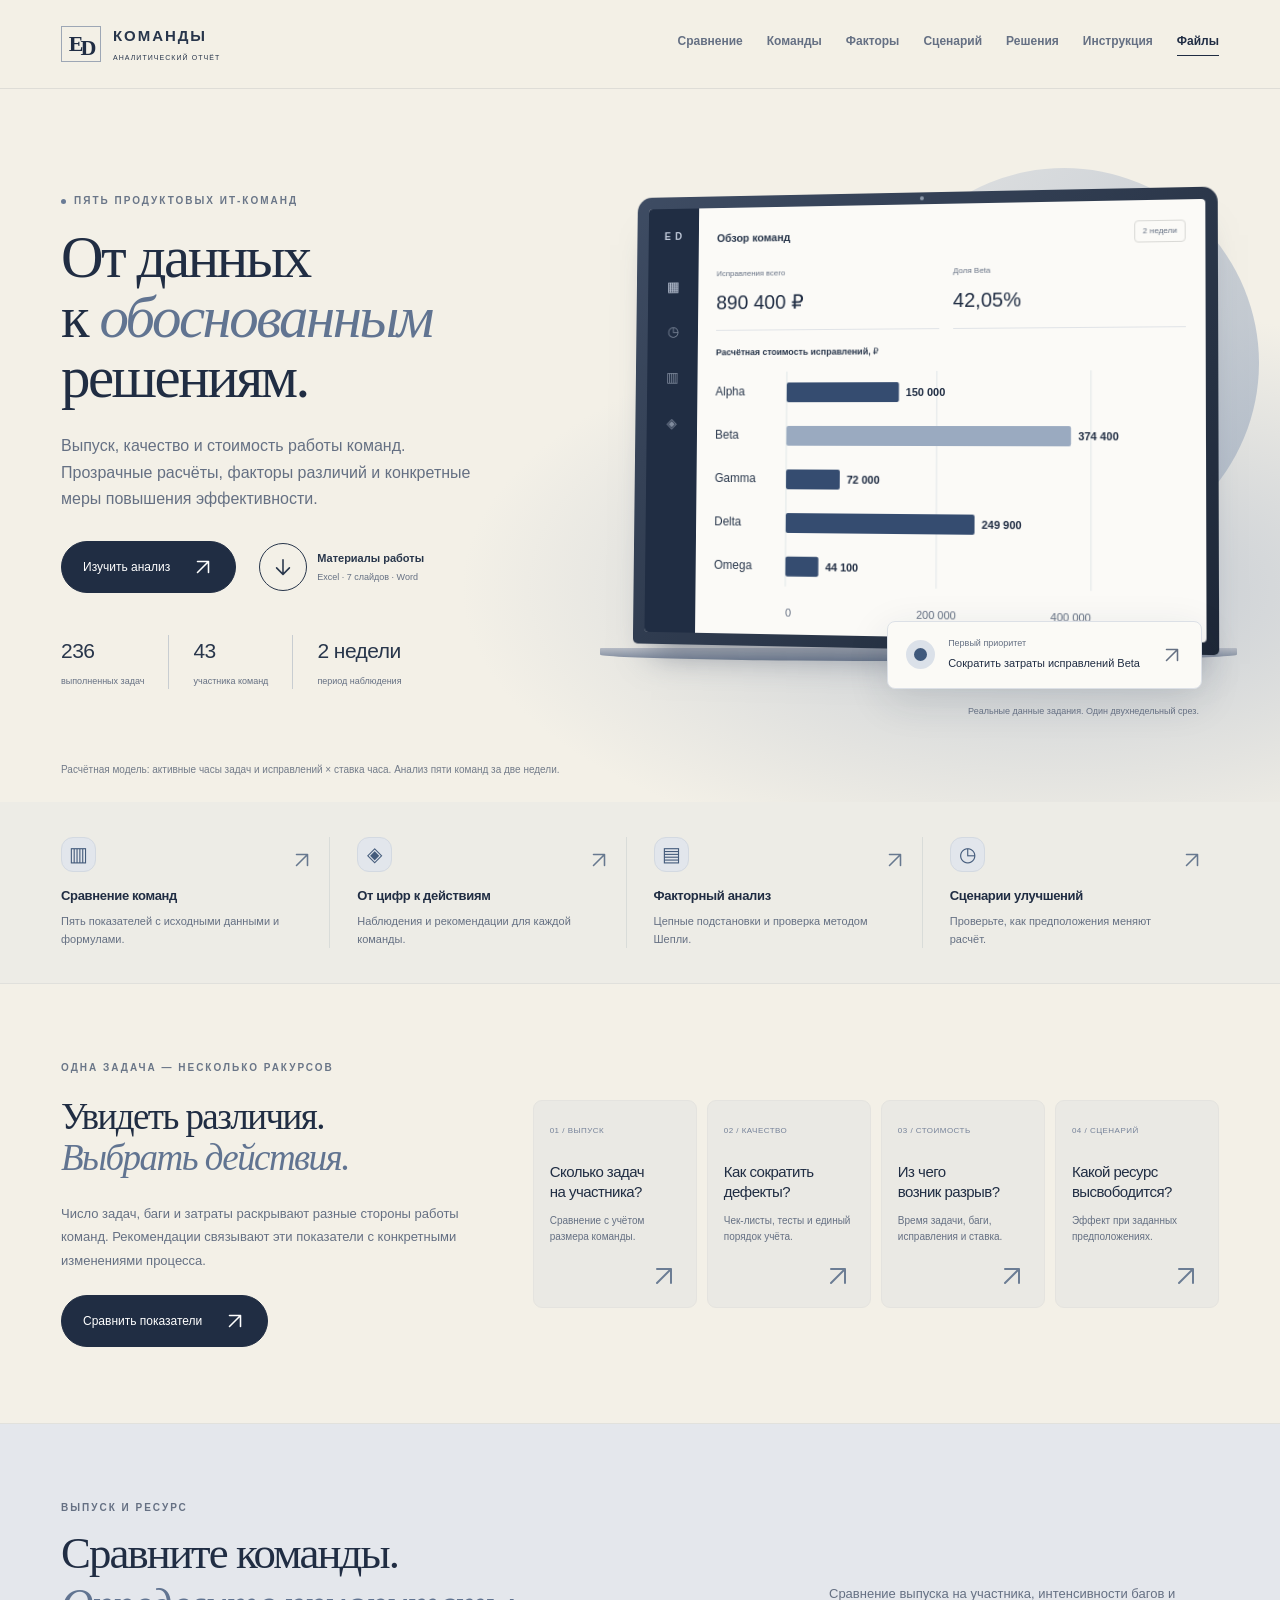
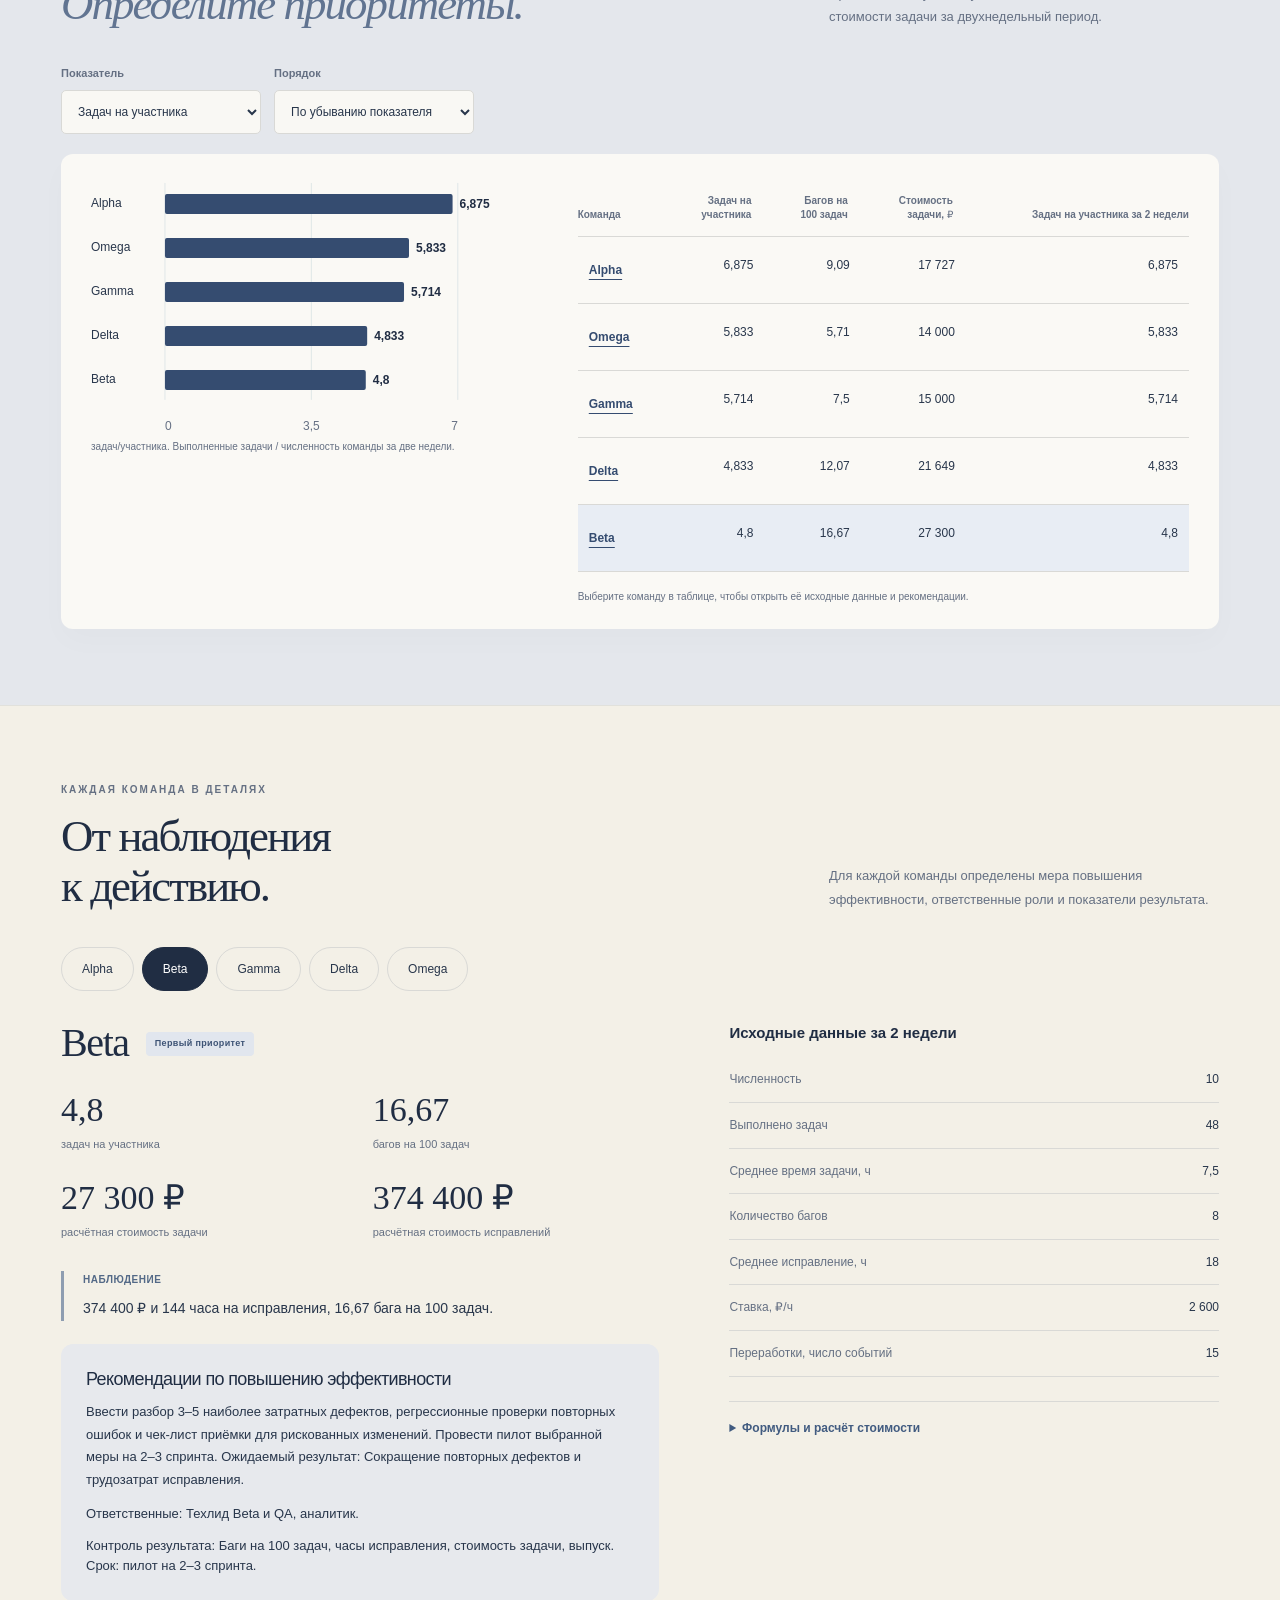
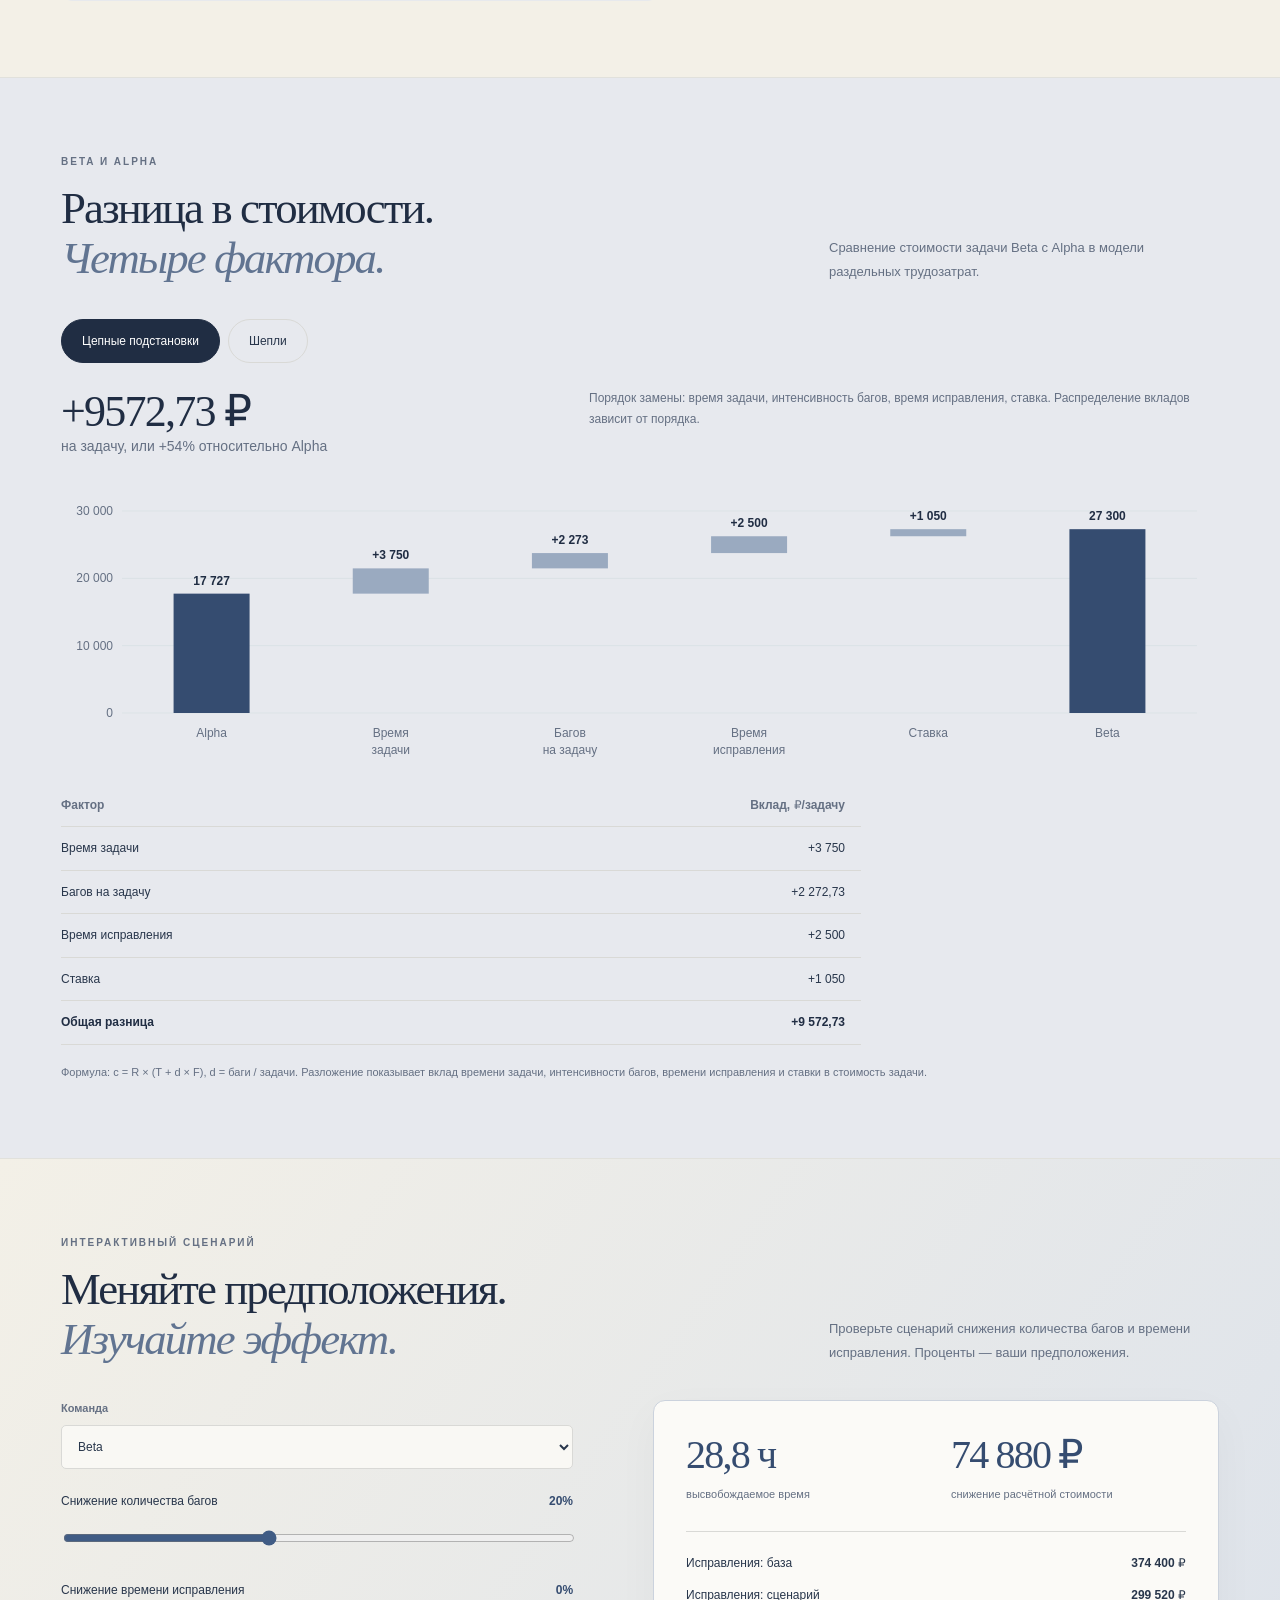
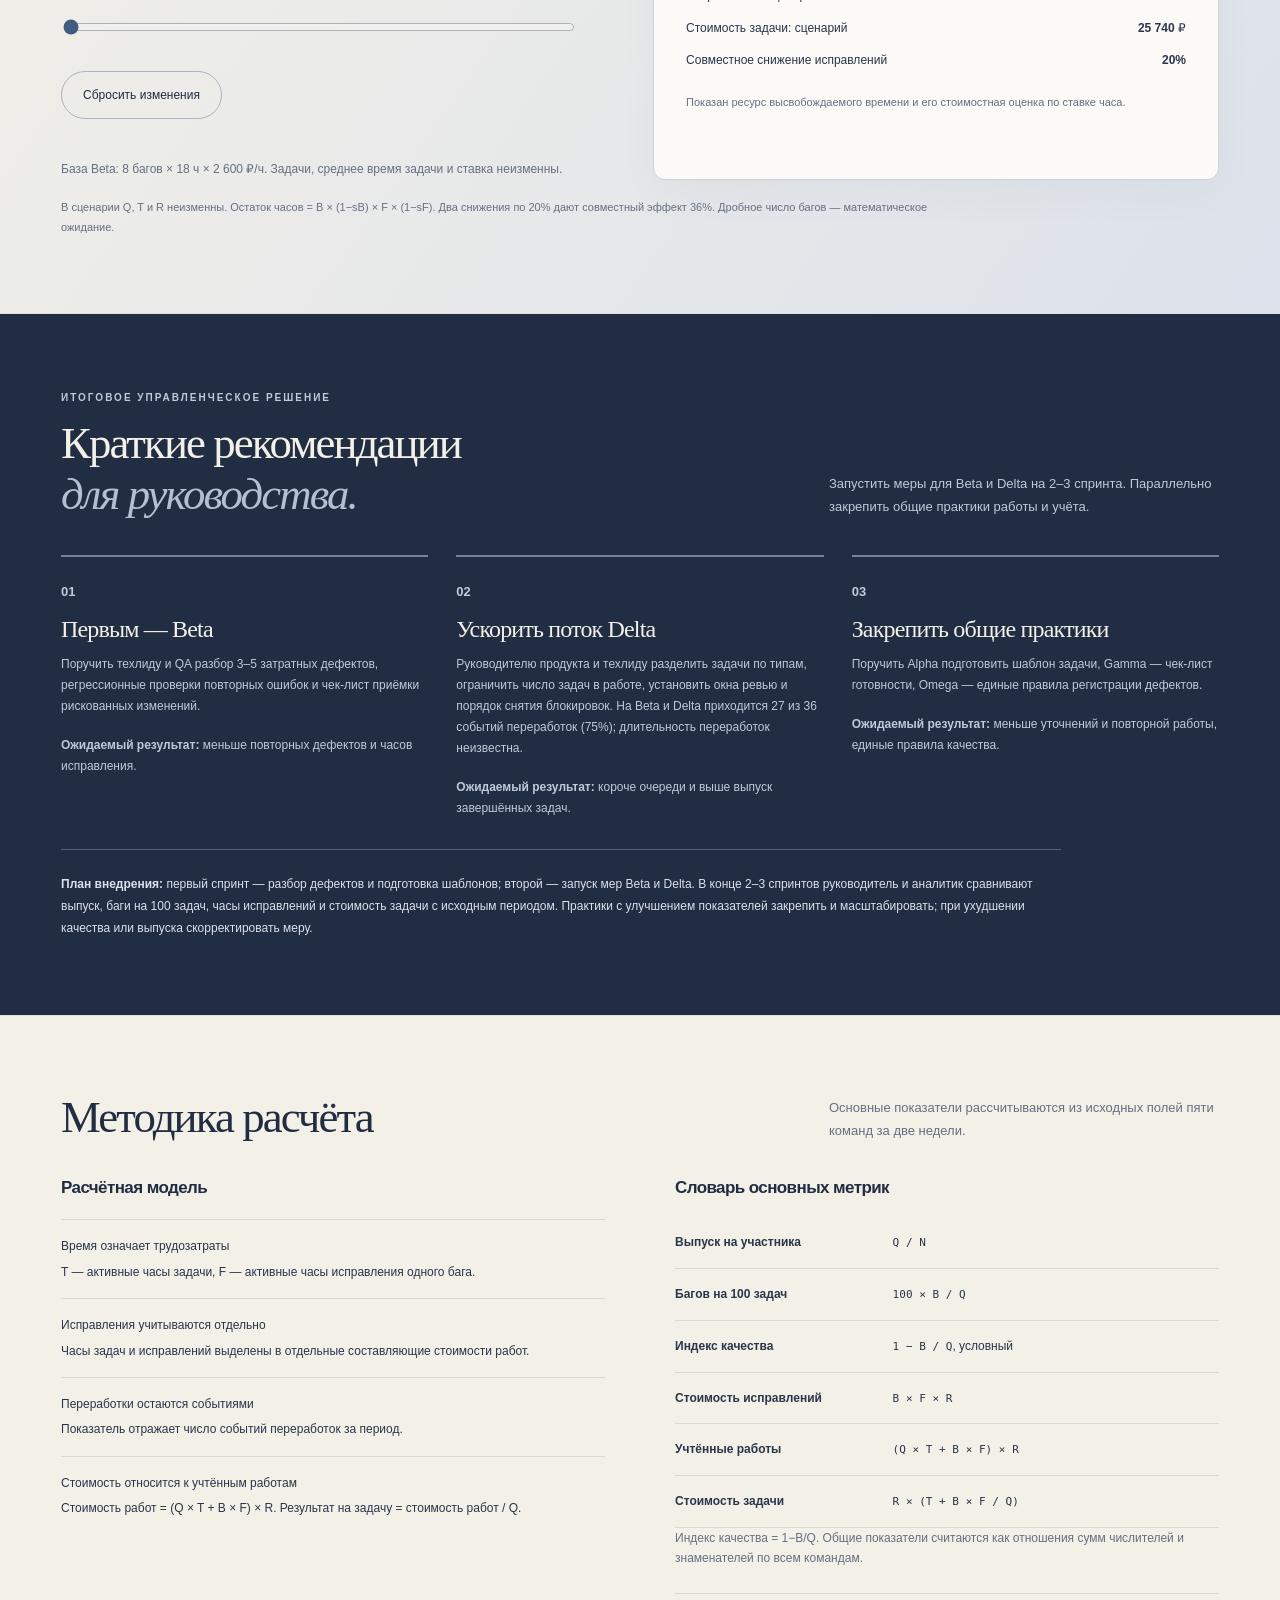
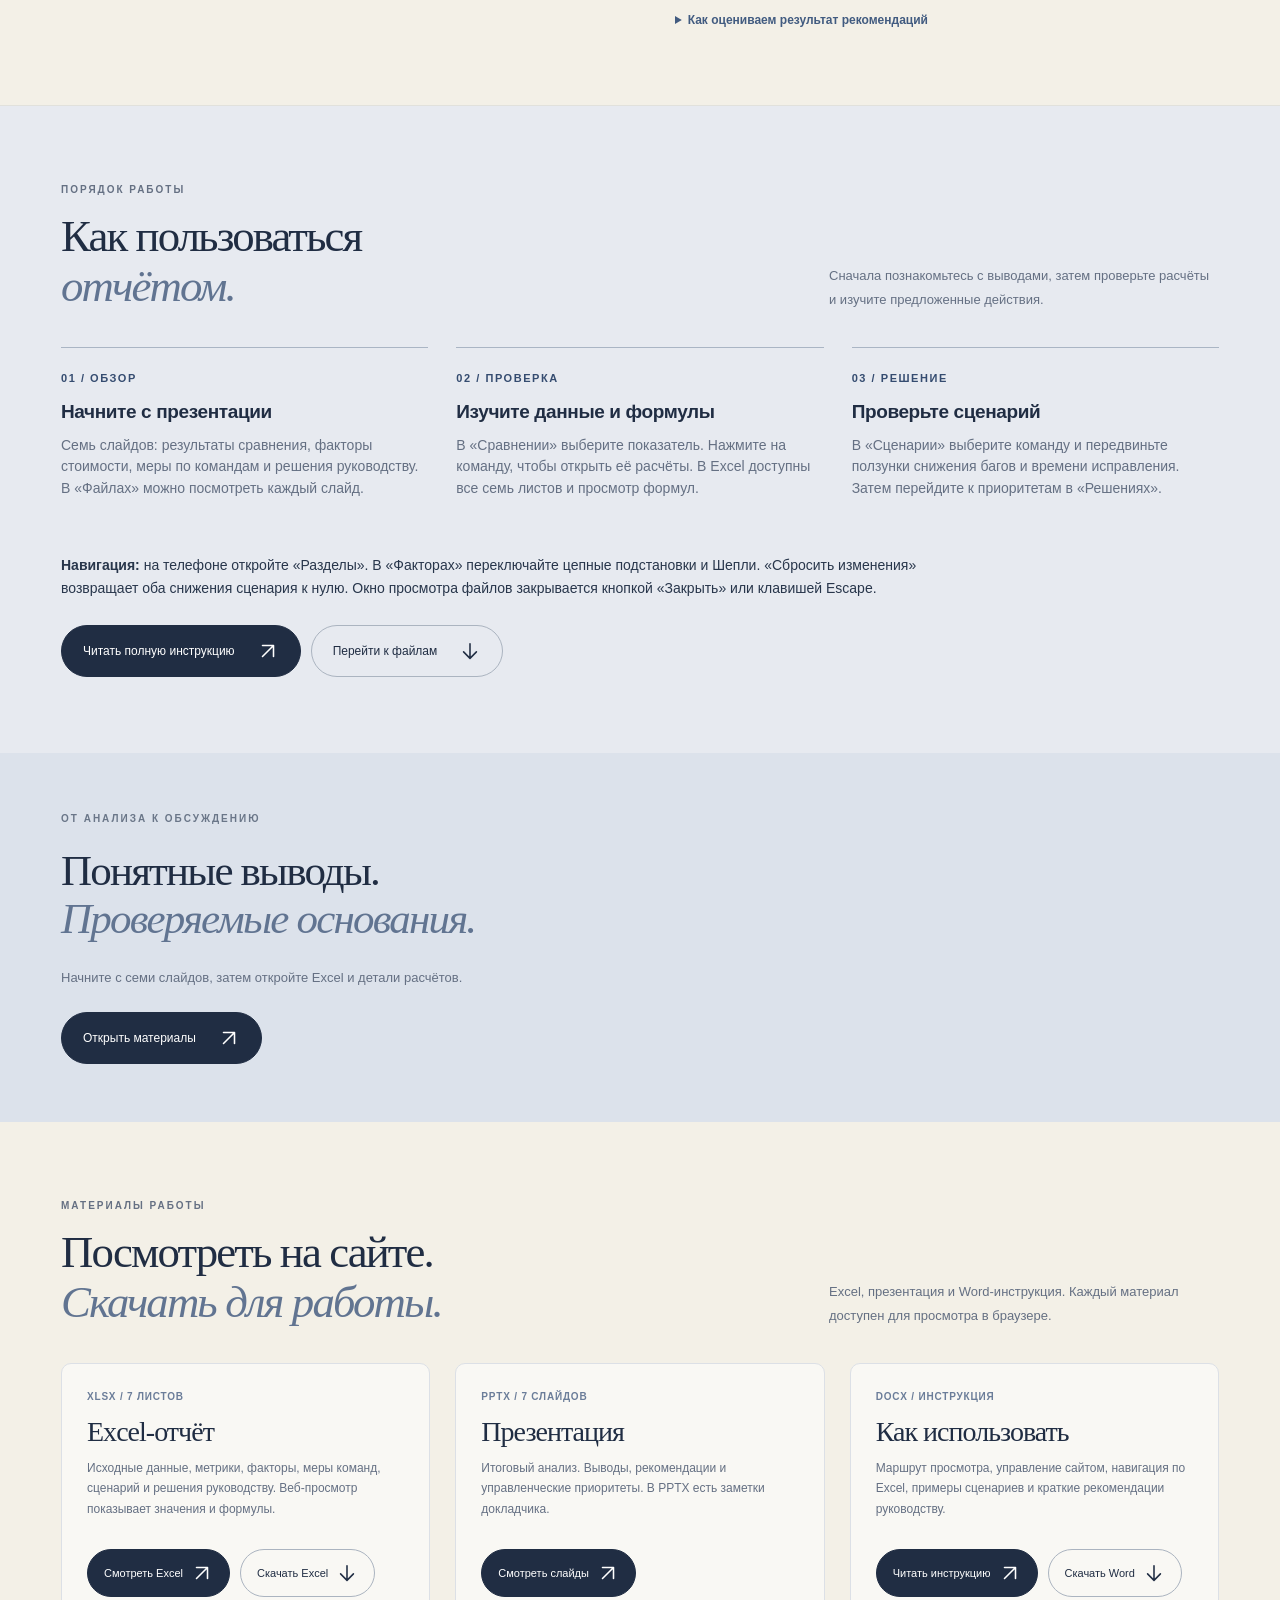
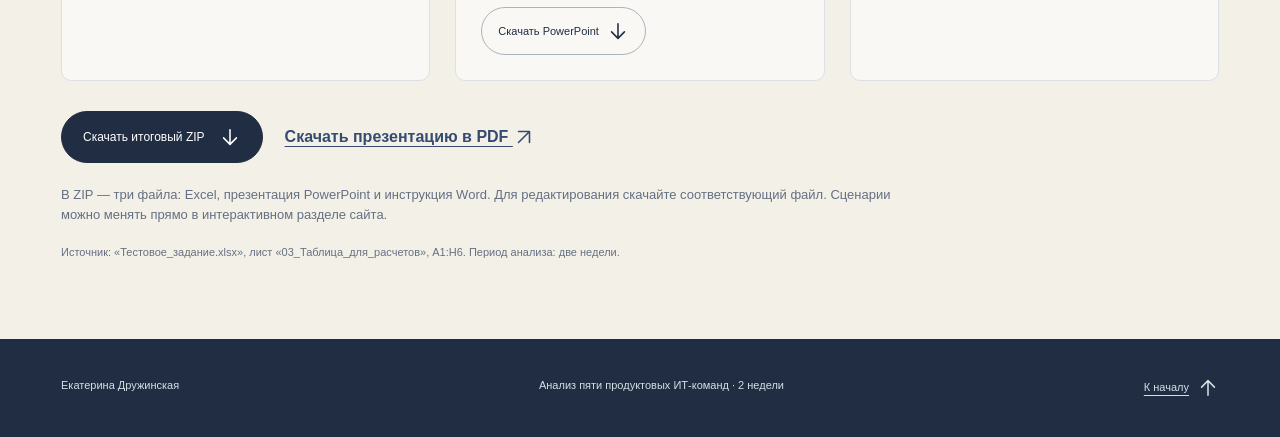
==== commit 083d29db: "Address analysis review findings and update deliverables" ====
--- a/index.html
+++ b/index.html
@@ -45,7 +45,7 @@
 
 /* Material reader, in the established milk and navy palette. */
 .guide-section{background:#e7eaf0}.guide-steps{display:grid;grid-template-columns:repeat(3,1fr);gap:28px;margin:32px 0}.guide-step{padding:22px 0;border-top:1px solid #aab5c4}.guide-step>b{display:block;font-size:11px;letter-spacing:.14em;color:var(--teal);margin-bottom:14px}.guide-step h3{font-size:19px;letter-spacing:-.02em;margin-bottom:12px}.guide-step p{font-size:14px;color:var(--muted)}.guide-tip{font-size:14px;max-width:920px;line-height:1.7}.file-actions{display:flex;flex-wrap:wrap;gap:10px;align-items:center}.download-item .file-actions .btn{gap:8px}.files-footer{display:flex;flex-wrap:wrap;align-items:center;gap:22px;margin-top:30px}.files-footer .btn{gap:14px}.files-hint{font-size:13px;color:var(--muted);margin-top:22px;max-width:850px}.download-item p{min-height:72px}
-.material-reader{width:min(1240px,96vw);height:min(900px,92dvh);max-height:92dvh;max-width:96vw;border:1px solid #b8c1cd;padding:0;border-radius:14px;color:var(--ink);background:var(--paper);box-shadow:0 20px 80px #101d3650}.material-reader::backdrop{background:#17283dc4;backdrop-filter:blur(4px)}.material-reader[open]{display:flex;flex-direction:column}.reader-head{display:flex;gap:20px;align-items:center;justify-content:space-between;padding:22px 26px;border-bottom:1px solid var(--line);background:var(--paper);flex-shrink:0}.reader-head h2{font-family:Georgia,serif;font-size:29px;line-height:1.1;letter-spacing:-.03em}.reader-head p{font-size:12px;color:var(--muted);margin-top:8px;max-width:720px}.reader-close,.reader-step{border:1px solid #aab5c4;background:transparent;border-radius:30px;min-height:44px;padding:10px 18px;font-size:13px;color:var(--navy);white-space:nowrap}.reader-step:disabled{opacity:.4;cursor:default}.reader-close:hover,.reader-step:not(:disabled):hover{background:#e1e6ee}.reader-body{min-height:0;overflow:auto;flex:1;padding:22px 26px;overscroll-behavior:contain}.reader-foot{display:flex;flex-wrap:wrap;gap:16px;justify-content:space-between;align-items:center;padding:13px 26px;border-top:1px solid var(--line);font-size:12px;background:var(--paper);flex-shrink:0}.reader-foot p{color:var(--muted);max-width:750px}.reader-foot .btn{font-size:12px;padding:10px 17px;min-height:42px;gap:8px}.reader-head-actions{display:flex;gap:10px;align-items:center}.reader-body h3{font-size:22px}.reader-tools{display:flex;gap:22px;align-items:end;flex-wrap:wrap;margin-bottom:16px}.reader-tools label{font-size:13px;color:var(--muted)}.reader-tools select{min-height:44px;max-width:100%;padding:9px 12px;background:#fff;color:var(--ink);border:1px solid #b5c0cf;border-radius:6px;font-size:13px}.reader-field{display:flex;flex-direction:column;gap:7px;min-width:0;max-width:100%}.reader-check{display:flex;gap:9px;align-items:center;min-height:44px}.reader-check input{accent-color:var(--navy);width:18px;height:18px}.sheet-scroll{overflow:auto;max-height:43dvh;border:1px solid #c1cbd8;border-radius:6px;background:white;overscroll-behavior:contain;outline-offset:2px}.sheet-grid{table-layout:fixed;width:max-content;font-size:12px;border-collapse:separate;border-spacing:0;line-height:1.5}.sheet-grid th,.sheet-grid td{padding:9px 11px;text-align:left;border-right:1px solid #d9e0e8;border-bottom:1px solid #d9e0e8;vertical-align:middle;white-space:normal;overflow-wrap:anywhere;letter-spacing:normal}.sheet-grid .col-letter{font:500 11px Arial,sans-serif;color:#516075;background:#eff2f6;text-align:center;padding:8px;position:sticky;top:0;z-index:3;border-bottom:1px solid #bac6d5}.sheet-grid .row-index{font:400 11px Arial,sans-serif;color:#6e7b8d;background:#f5f6f8;text-align:center;width:42px;padding:6px;position:sticky;left:0;z-index:2}.sheet-grid .sheet-corner{z-index:4;left:0;min-width:42px}.sheet-grid .cell-number{text-align:right;font-variant-numeric:tabular-nums}.sheet-grid .cell-blank{height:18px;padding:5px}.sheet-grid .cell-has-formula{cursor:pointer}.sheet-grid .cell-has-formula:hover{box-shadow:inset 0 0 0 2px #758ba8}.cell-formula-button{display:block;width:100%;text-align:inherit;color:inherit;background:none;border:0;padding:0;min-height:24px;font:inherit;overflow-wrap:anywhere}.sheet-grid .cell-selected{box-shadow:inset 0 0 0 2px #354c70!important}.sheet-grid .cell-formula{font:11px/1.5 Consolas,monospace;word-break:break-word}.cell-inspector{margin-bottom:16px;max-height:100px;overflow:auto;padding:15px 17px;border:1px solid #c9d2de;border-radius:6px;background:#f9fafc;font-size:12px;line-height:1.7}.cell-inspector code{display:block;white-space:pre-wrap;margin-top:7px;word-break:break-word;background:transparent;padding:0;color:#354c70}.cell-inspector p{font-size:12px}.reader-hint{font-size:12px;color:var(--muted);margin-bottom:14px}.slide-stage{margin:auto;max-width:1100px}.slide-stage img{display:block;width:auto;max-width:100%;height:auto;max-height:calc(92dvh - 410px);object-fit:contain;margin:auto;border:1px solid #c5ced9;background:#fff;box-shadow:0 8px 25px #1f31471a}.slide-nav{display:flex;align-items:center;justify-content:center;gap:20px;flex-wrap:wrap;margin-top:19px}.slide-counter{font-size:13px;color:var(--muted);min-width:90px;text-align:center}.slide-picker{display:flex;gap:8px;justify-content:center;flex-wrap:wrap;margin-top:20px}.slide-picker button{border:1px solid #c0cbd7;background:transparent;border-radius:7px;min-width:40px;min-height:40px;font-size:12px}.slide-picker button[aria-pressed=true]{color:#fff;background:var(--navy);border-color:var(--navy)}.slide-caption{font-size:13px;line-height:1.6;text-align:center;color:var(--muted);margin-top:16px}.instruction-reader{max-width:850px;margin:auto;background:#fff;border:1px solid #d4dce5;border-radius:7px;padding:36px 42px;line-height:1.7;font-size:15px}.instruction-reader h3{font:400 32px/1.2 Georgia,serif;margin:0 0 22px;letter-spacing:-.03em}.instruction-reader h4{font:600 20px/1.35 Arial,sans-serif;letter-spacing:-.02em;color:var(--navy);margin:25px 0 12px}.instruction-reader h5{font:600 16px/1.4 Arial,sans-serif;margin:20px 0 10px;color:var(--navy)}.instruction-reader p{margin:0 0 15px}.instruction-reader table{min-width:620px;font-size:12px;line-height:1.6;margin:18px 0}.instruction-reader th{background:#233347;color:white;text-align:left;padding:12px;font-size:12px}.instruction-reader td{padding:12px;text-align:left;vertical-align:middle;border:1px solid #d9d9d9}.instruction-reader th{border:1px solid #d9d9d9}.instruction-reader tr:nth-child(even) td{background:#edf1f4}.instruction-reader .doc-table-scroll{overflow-x:auto;margin:10px 0 20px}.instruction-reader .doc-subtitle{color:var(--muted);font-size:13px}.instruction-reader .doc-page{border-top:1px solid #d9d9d9;padding-top:28px;margin-top:38px}.instruction-reader a{color:#354c70;overflow-wrap:anywhere}
+.material-reader{width:min(1240px,96vw);height:min(900px,92dvh);max-height:92dvh;max-width:96vw;border:1px solid #b8c1cd;padding:0;border-radius:14px;color:var(--ink);background:var(--paper);box-shadow:0 20px 80px #101d3650}.material-reader::backdrop{background:#17283dc4;backdrop-filter:blur(4px)}.material-reader[open]{display:flex;flex-direction:column}.reader-head{display:flex;gap:20px;align-items:center;justify-content:space-between;padding:22px 26px;border-bottom:1px solid var(--line);background:var(--paper);flex-shrink:0}.reader-head h2{font-family:Georgia,serif;font-size:29px;line-height:1.1;letter-spacing:-.03em}.reader-head p{font-size:12px;color:var(--muted);margin-top:8px;max-width:720px}.reader-close,.reader-step{border:1px solid #aab5c4;background:transparent;border-radius:30px;min-height:44px;padding:10px 18px;font-size:13px;color:var(--navy);white-space:nowrap}.reader-step:disabled{opacity:.4;cursor:default}.reader-close:hover,.reader-step:not(:disabled):hover{background:#e1e6ee}.reader-body{min-height:0;overflow:auto;flex:1;padding:22px 26px;overscroll-behavior:contain}.reader-foot{display:flex;flex-wrap:wrap;gap:16px;justify-content:space-between;align-items:center;padding:13px 26px;border-top:1px solid var(--line);font-size:12px;background:var(--paper);flex-shrink:0}.reader-foot p{color:var(--muted);max-width:750px}.reader-foot .btn{font-size:12px;padding:10px 17px;min-height:42px;gap:8px}.reader-head-actions{display:flex;gap:10px;align-items:center}.reader-body h3{font-size:22px}.reader-tools{display:flex;gap:22px;align-items:end;flex-wrap:wrap;margin-bottom:16px}.reader-tools label{font-size:13px;color:var(--muted)}.reader-tools select{min-height:44px;max-width:100%;padding:9px 12px;background:#fff;color:var(--ink);border:1px solid #b5c0cf;border-radius:6px;font-size:13px}.reader-field{display:flex;flex-direction:column;gap:7px;min-width:0;max-width:100%}.reader-check{display:flex;gap:9px;align-items:center;min-height:44px}.reader-check input{accent-color:var(--navy);width:18px;height:18px}.sheet-scroll{overflow:auto;max-height:43dvh;border:1px solid #c1cbd8;border-radius:6px;background:white;overscroll-behavior:contain;outline-offset:2px}.sheet-grid{table-layout:fixed;width:max-content;font-size:12px;border-collapse:separate;border-spacing:0;line-height:1.5}.sheet-grid th,.sheet-grid td{padding:9px 11px;text-align:left;border-right:1px solid #d9e0e8;border-bottom:1px solid #d9e0e8;vertical-align:middle;white-space:normal;overflow-wrap:anywhere;letter-spacing:normal}.sheet-grid .col-letter{font:500 11px Arial,sans-serif;color:#516075;background:#eff2f6;text-align:center;padding:8px;position:sticky;top:0;z-index:3;border-bottom:1px solid #bac6d5}.sheet-grid .row-index{font:400 11px Arial,sans-serif;color:#6e7b8d;background:#f5f6f8;text-align:center;width:42px;padding:6px;position:sticky;left:0;z-index:2}.sheet-grid .sheet-corner{z-index:4;left:0;min-width:42px}.sheet-grid .cell-number{text-align:right;font-variant-numeric:tabular-nums}.sheet-grid .cell-blank{height:18px;padding:5px}.sheet-grid .cell-has-formula{cursor:pointer}.sheet-grid .cell-has-formula:hover{box-shadow:inset 0 0 0 2px #758ba8}.cell-formula-button{display:block;width:100%;text-align:inherit;color:inherit;background:none;border:0;padding:0;min-height:24px;font:inherit;overflow-wrap:anywhere}.sheet-grid .cell-selected{box-shadow:inset 0 0 0 2px #354c70!important}.sheet-grid .cell-formula{font:11px/1.5 Consolas,monospace;word-break:break-word}.cell-inspector{margin-bottom:16px;max-height:100px;overflow:auto;padding:15px 17px;border:1px solid #c9d2de;border-radius:6px;background:#f9fafc;font-size:12px;line-height:1.7}.cell-inspector code{display:block;white-space:pre-wrap;margin-top:7px;word-break:break-word;background:transparent;padding:0;color:#354c70}.cell-inspector p{font-size:12px}.reader-hint{font-size:12px;color:var(--muted);margin-bottom:14px}.slide-stage{margin:auto;max-width:1100px}.slide-stage img{display:block;width:100%;height:auto;border:1px solid #c5ced9;background:#fff;box-shadow:0 8px 25px #1f31471a}.slide-nav{display:flex;align-items:center;justify-content:center;gap:20px;flex-wrap:wrap;margin-top:19px}.slide-counter{font-size:13px;color:var(--muted);min-width:90px;text-align:center}.slide-picker{display:flex;gap:8px;justify-content:center;flex-wrap:wrap;margin-top:20px}.slide-picker button{border:1px solid #c0cbd7;background:transparent;border-radius:7px;min-width:40px;min-height:40px;font-size:12px}.slide-picker button[aria-pressed=true]{color:#fff;background:var(--navy);border-color:var(--navy)}.slide-caption{font-size:13px;line-height:1.6;text-align:center;color:var(--muted);margin-top:16px}.instruction-reader{max-width:850px;margin:auto;background:#fff;border:1px solid #d4dce5;border-radius:7px;padding:36px 42px;line-height:1.7;font-size:15px}.instruction-reader h3{font:400 32px/1.2 Georgia,serif;margin:0 0 22px;letter-spacing:-.03em}.instruction-reader h4{font:600 20px/1.35 Arial,sans-serif;letter-spacing:-.02em;color:var(--navy);margin:25px 0 12px}.instruction-reader h5{font:600 16px/1.4 Arial,sans-serif;margin:20px 0 10px;color:var(--navy)}.instruction-reader p{margin:0 0 15px}.instruction-reader table{min-width:620px;font-size:12px;line-height:1.6;margin:18px 0}.instruction-reader th{background:#233347;color:white;text-align:left;padding:12px;font-size:12px}.instruction-reader td{padding:12px;text-align:left;vertical-align:middle;border:1px solid #d9d9d9}.instruction-reader th{border:1px solid #d9d9d9}.instruction-reader tr:nth-child(even) td{background:#edf1f4}.instruction-reader .doc-table-scroll{overflow-x:auto;margin:10px 0 20px}.instruction-reader .doc-subtitle{color:var(--muted);font-size:13px}.instruction-reader .doc-page{border-top:1px solid #d9d9d9;padding-top:28px;margin-top:38px}.instruction-reader a{color:#354c70;overflow-wrap:anywhere}
 @media(max-width:1100px){#main-nav{gap:15px;font-size:11px}.guide-steps{gap:20px}}
 @media(max-width:740px){.guide-steps{grid-template-columns:1fr;gap:6px}.guide-step{padding:19px 0}.guide-step>b{margin-bottom:9px}.material-reader{width:100vw;max-width:100vw;height:100dvh;max-height:100dvh;border:0;border-radius:0;margin:0}.reader-head{padding:18px 18px;gap:12px;align-items:start}.reader-head h2{font-size:24px}.reader-head p{font-size:11px;line-height:1.5}.reader-close{padding:9px 12px;font-size:12px}.reader-body{padding:18px 14px}.reader-foot{padding:12px 16px;gap:10px}.reader-foot p{font-size:11px}.reader-tools{gap:9px}.reader-tools .reader-field{width:100%}.reader-tools select{width:100%}.sheet-scroll{max-height:42dvh}.sheet-grid{font-size:12px}.instruction-reader{padding:23px 19px;font-size:14px}.instruction-reader h3{font-size:27px}.instruction-reader h4{font-size:21px}.slide-nav{gap:10px}.slide-counter{min-width:75px}.slide-stage{margin-top:12px}.reader-foot .btn{min-height:44px}.files-footer{align-items:start;gap:16px}.file-actions .btn{font-size:12px;min-height:44px}.download-item p{min-height:0}}
 @media print{.guide-section{background:#fff}.material-reader,.file-actions,.files-footer{display:none!important}.guide-steps{grid-template-columns:repeat(3,1fr)}}
@@ -83,7 +83,7 @@
 <section class="section questions-section"><div class="wrap questions-layout"><div><p class="eyebrow">Одна задача — несколько ракурсов</p><h2>Увидеть различия.<br><em>Выбрать действия.</em></h2><p>Число задач, баги и затраты раскрывают разные стороны работы команд. Рекомендации связывают эти показатели с конкретными изменениями процесса.</p><a href="#overview" class="btn">Сравнить показатели <span aria-hidden="true"><svg class="drawn-arrow arrow-right" width="22" height="22" viewBox="0 0 24 24" fill="none" stroke="currentColor" stroke-width="1.7" stroke-linecap="round" stroke-linejoin="round" aria-hidden="true" focusable="false"><path d="M6 18 18 6M6 6h12v12"/></svg></span></a></div><div class="question-cards"><a href="#overview"><span>01 / ВЫПУСК</span><h3>Сколько задач<br>на участника?</h3><p>Сравнение с учётом размера команды.</p><b aria-hidden="true"><svg class="drawn-arrow arrow-right" width="22" height="22" viewBox="0 0 24 24" fill="none" stroke="currentColor" stroke-width="1.7" stroke-linecap="round" stroke-linejoin="round" aria-hidden="true" focusable="false"><path d="M6 18 18 6M6 6h12v12"/></svg></b></a><a href="#team"><span>02 / КАЧЕСТВО</span><h3>Как сократить<br>дефекты?</h3><p>Чек-листы, тесты и единый порядок учёта.</p><b aria-hidden="true"><svg class="drawn-arrow arrow-right" width="22" height="22" viewBox="0 0 24 24" fill="none" stroke="currentColor" stroke-width="1.7" stroke-linecap="round" stroke-linejoin="round" aria-hidden="true" focusable="false"><path d="M6 18 18 6M6 6h12v12"/></svg></b></a><a href="#factors"><span>03 / СТОИМОСТЬ</span><h3>Из чего<br>возник разрыв?</h3><p>Время задачи, баги, исправления и ставка.</p><b aria-hidden="true"><svg class="drawn-arrow arrow-right" width="22" height="22" viewBox="0 0 24 24" fill="none" stroke="currentColor" stroke-width="1.7" stroke-linecap="round" stroke-linejoin="round" aria-hidden="true" focusable="false"><path d="M6 18 18 6M6 6h12v12"/></svg></b></a><a href="#scenario"><span>04 / СЦЕНАРИЙ</span><h3>Какой ресурс<br>высвободится?</h3><p>Эффект при заданных предположениях.</p><b aria-hidden="true"><svg class="drawn-arrow arrow-right" width="22" height="22" viewBox="0 0 24 24" fill="none" stroke="currentColor" stroke-width="1.7" stroke-linecap="round" stroke-linejoin="round" aria-hidden="true" focusable="false"><path d="M6 18 18 6M6 6h12v12"/></svg></b></a></div></div></section>
 <section class="section" id="overview"><div class="wrap"><div class="section-heading"><div><p class="eyebrow">Выпуск и ресурс</p><h2>Сравните команды.<br><em>Определите приоритеты.</em></h2></div><p>Сравнение выпуска на участника, интенсивности багов и стоимости задачи за двухнедельный период.</p></div>
  <div class="controls"><label class="field" for="metric">Показатель<select id="metric"><option value="productivity">Задач на участника</option><option value="cost_per_task">Стоимость задачи</option><option value="density100">Багов на 100 задач</option><option value="bug_cost">Стоимость исправлений</option><option value="q">Выполненные задачи</option></select></label><label class="field" for="sort-order">Порядок<select id="sort-order"><option value="value">По убыванию показателя</option><option value="name">По названию команды</option></select></label></div>
- <div class="compare-grid"><div><div class="chart-container" id="compare-chart"></div><p class="small muted" id="metric-caption"></p></div><div><div class="table-scroll"><table aria-label="Основные показатели пяти команд"><thead><tr><th>Команда</th><th>Задач на<br>участника</th><th>Багов на<br>100 задач</th><th>Стоимость<br>задачи, ₽</th></tr></thead><tbody id="comparison-body"></tbody></table></div><p class="compare-note">Выберите команду в таблице, чтобы открыть её исходные данные и рекомендации.</p></div></div>
+ <div class="compare-grid"><div><div class="chart-container" id="compare-chart"></div><p class="small muted" id="metric-caption"></p></div><div><div class="table-scroll"><table aria-label="Основные показатели пяти команд"><thead><tr><th>Команда</th><th>Задач на<br>участника</th><th>Багов на<br>100 задач</th><th>Стоимость<br>задачи, ₽</th><th id="selected-metric-header">Выбранный показатель</th></tr></thead><tbody id="comparison-body"></tbody></table></div><p class="compare-note">Выберите команду в таблице, чтобы открыть её исходные данные и рекомендации.</p></div></div>
 </div></section>
 
 <section class="section" id="team"><div class="wrap"><div class="section-heading"><div><p class="eyebrow">Каждая команда в деталях</p><h2>От наблюдения<br>к действию.</h2></div><p>Для каждой команды определены мера повышения эффективности, ответственные роли и показатели результата.</p></div>
@@ -109,12 +109,12 @@
  <p class="model-note">В сценарии Q, T и R неизменны. Остаток часов = B × (1−sB) × F × (1−sF). Два снижения по 20% дают совместный эффект 36%. Дробное число багов — математическое ожидание.</p>
 </div></section>
 
-<section class="section" id="leadership"><div class="wrap"><div class="section-heading"><div><p class="eyebrow">Итоговое управленческое решение</p><h2>Краткие рекомендации<br><em>для руководства.</em></h2></div><p>Запустить меры для Beta и Delta на 2–3 спринта. Параллельно закрепить общие практики работы и учёта.</p></div><div class="pilot-list leadership-grid"><div class="pilot-step"><h3>Первым — Beta</h3><p>Поручить техлиду и QA разбор 3–5 затратных дефектов, регрессионные проверки повторных ошибок и чек-лист приёмки рискованных изменений.</p><p><strong>Ожидаемый результат:</strong> меньше повторных дефектов и часов исправления.</p></div><div class="pilot-step"><h3>Ускорить поток Delta</h3><p>Руководителю продукта и техлиду разделить задачи по типам, ограничить число задач в работе, установить окна ревью и порядок снятия блокировок.</p><p><strong>Ожидаемый результат:</strong> короче очереди и выше выпуск завершённых задач.</p></div><div class="pilot-step"><h3>Закрепить общие практики</h3><p>Использовать шаблон задачи и правила приёмки Alpha, чек-лист готовности Gamma и единые карточки дефектов Omega.</p><p><strong>Ожидаемый результат:</strong> меньше уточнений и повторной работы, единые правила качества.</p></div></div><p class="pilot-note"><strong>План внедрения:</strong> первый спринт — разбор дефектов и подготовка шаблонов; второй — запуск мер Beta и Delta. В конце 2–3 спринтов руководитель и аналитик сравнивают выпуск, баги на 100 задач, часы исправлений и стоимость задачи с исходным периодом. Практики с улучшением показателей закрепить и масштабировать; при ухудшении качества или выпуска скорректировать меру.</p></div></section>
+<section class="section" id="leadership"><div class="wrap"><div class="section-heading"><div><p class="eyebrow">Итоговое управленческое решение</p><h2>Краткие рекомендации<br><em>для руководства.</em></h2></div><p>Запустить меры для Beta и Delta на 2–3 спринта. Параллельно закрепить общие практики работы и учёта.</p></div><div class="pilot-list leadership-grid"><div class="pilot-step"><h3>Первым — Beta</h3><p>Поручить техлиду и QA разбор 3–5 затратных дефектов, регрессионные проверки повторных ошибок и чек-лист приёмки рискованных изменений.</p><p><strong>Ожидаемый результат:</strong> меньше повторных дефектов и часов исправления.</p></div><div class="pilot-step"><h3>Ускорить поток Delta</h3><p>Руководителю продукта и техлиду разделить задачи по типам, ограничить число задач в работе, установить окна ревью и порядок снятия блокировок. На Beta и Delta приходится 27 из 36 событий переработок (75%); длительность переработок неизвестна.</p><p><strong>Ожидаемый результат:</strong> короче очереди и выше выпуск завершённых задач.</p></div><div class="pilot-step"><h3>Закрепить общие практики</h3><p>Поручить Alpha подготовить шаблон задачи, Gamma — чек-лист готовности, Omega — единые правила регистрации дефектов.</p><p><strong>Ожидаемый результат:</strong> меньше уточнений и повторной работы, единые правила качества.</p></div></div><p class="pilot-note"><strong>План внедрения:</strong> первый спринт — разбор дефектов и подготовка шаблонов; второй — запуск мер Beta и Delta. В конце 2–3 спринтов руководитель и аналитик сравнивают выпуск, баги на 100 задач, часы исправлений и стоимость задачи с исходным периодом. Практики с улучшением показателей закрепить и масштабировать; при ухудшении качества или выпуска скорректировать меру.</p></div></section>
 <section class="section" id="method"><div class="wrap"><div class="section-heading"><h2>Методика расчёта</h2><p>Основные показатели рассчитываются из исходных полей пяти команд за две недели.</p></div><div class="method-layout"><div class="method-block"><h3>Расчётная модель</h3><ul class="assumption-list"><li><strong>Время означает трудозатраты</strong>T — активные часы задачи, F — активные часы исправления одного бага.</li><li><strong>Исправления учитываются отдельно</strong>Часы задач и исправлений выделены в отдельные составляющие стоимости работ.</li><li><strong>Переработки остаются событиями</strong>Показатель отражает число событий переработок за период.</li><li><strong>Стоимость относится к учтённым работам</strong>Стоимость работ = (Q × T + B × F) × R. Результат на задачу = стоимость работ / Q.</li></ul></div><div class="method-block"><h3>Словарь основных метрик</h3><table class="dictionary"><tbody><tr><td>Выпуск на участника</td><td><code>Q / N</code></td></tr><tr><td>Багов на 100 задач</td><td><code>100 × B / Q</code></td></tr><tr><td>Индекс качества</td><td><code>1 − B / Q</code>, условный</td></tr><tr><td>Стоимость исправлений</td><td><code>B × F × R</code></td></tr><tr><td>Учтённые работы</td><td><code>(Q × T + B × F) × R</code></td></tr><tr><td>Стоимость задачи</td><td><code>R × (T + B × F / Q)</code></td></tr></tbody></table><p class="small muted">Индекс качества = 1−B/Q. Общие показатели считаются как отношения сумм числителей и знаменателей по всем командам.</p><details><summary>Как оцениваем результат рекомендаций</summary><p>Сравниваем выпуск на участника, баги на 100 задач, трудозатраты исправлений и стоимость задачи. Для новых мер отслеживаем также ожидания ревью, повторные ошибки и заполнение карточек дефектов.</p></details></div></div></div></section>
 
 
 <section class="section guide-section" id="instruction"><div class="wrap"><div class="section-heading"><div><p class="eyebrow">Порядок работы</p><h2>Как пользоваться<br><em>отчётом.</em></h2></div><p>Сначала познакомьтесь с выводами, затем проверьте расчёты и изучите предложенные действия.</p></div><div class="guide-steps"><div class="guide-step"><b>01 / ОБЗОР</b><h3>Начните с презентации</h3><p>Семь слайдов: результаты сравнения, факторы стоимости, меры по командам и решения руководству. В «Файлах» можно посмотреть каждый слайд.</p></div><div class="guide-step"><b>02 / ПРОВЕРКА</b><h3>Изучите данные и формулы</h3><p>В «Сравнении» выберите показатель. Нажмите на команду, чтобы открыть её расчёты. В Excel доступны все семь листов и просмотр формул.</p></div><div class="guide-step"><b>03 / РЕШЕНИЕ</b><h3>Проверьте сценарий</h3><p>В «Сценарии» выберите команду и передвиньте ползунки снижения багов и времени исправления. Затем перейдите к приоритетам в «Решениях».</p></div></div><p class="guide-tip"><strong>Навигация:</strong> на телефоне откройте «Разделы». В «Факторах» переключайте цепные подстановки и Шепли. «Сбросить изменения» возвращает оба снижения сценария к нулю. Окно просмотра файлов закрывается кнопкой «Закрыть» или клавишей Escape.</p><div class="file-actions" style="margin-top:24px"><button class="btn" type="button" data-view="guide">Читать полную инструкцию <span aria-hidden="true"><svg class="drawn-arrow arrow-right" width="22" height="22" viewBox="0 0 24 24" fill="none" stroke="currentColor" stroke-width="1.7" stroke-linecap="round" stroke-linejoin="round" aria-hidden="true" focusable="false"><path d="M6 18 18 6M6 6h12v12"/></svg></span></button><a class="btn secondary" href="#files">Перейти к файлам <span aria-hidden="true"><svg class="drawn-arrow arrow-down" width="22" height="22" viewBox="0 0 24 24" fill="none" stroke="currentColor" stroke-width="1.7" stroke-linecap="round" stroke-linejoin="round" aria-hidden="true" focusable="false"><path d="M12 4v16M5 13l7 7 7-7"/></svg></span></a></div></div></section>
-<section class="report-cta"><div class="wrap cta-grid"><div><p class="eyebrow">От анализа к обсуждению</p><h2>Понятные выводы.<br><em>Проверяемые основания.</em></h2><p>Начните с семи слайдов, затем откройте Excel и детали расчётов.</p><a class="btn" href="#files">Открыть материалы <span aria-hidden="true"><svg class="drawn-arrow arrow-right" width="22" height="22" viewBox="0 0 24 24" fill="none" stroke="currentColor" stroke-width="1.7" stroke-linecap="round" stroke-linejoin="round" aria-hidden="true" focusable="false"><path d="M6 18 18 6M6 6h12v12"/></svg></span></a></div></div></section><section class="section" id="files"><div class="wrap"><div class="section-heading"><div><p class="eyebrow">Материалы работы</p><h2>Посмотреть на сайте.<br><em>Скачать для работы.</em></h2></div><p>Excel, презентация и Word-инструкция. Каждый материал доступен для просмотра в браузере.</p></div><div class="download-grid"><div class="download-item"><div class="file-type">XLSX / 7 ЛИСТОВ</div><h3>Excel-отчёт</h3><p>Исходные данные, метрики, факторы, меры команд, сценарий и решения руководству. Веб-просмотр показывает значения и формулы.</p><div class="file-actions"><button type="button" class="btn" data-view="excel">Смотреть Excel <span aria-hidden="true"><svg class="drawn-arrow arrow-right" width="22" height="22" viewBox="0 0 24 24" fill="none" stroke="currentColor" stroke-width="1.7" stroke-linecap="round" stroke-linejoin="round" aria-hidden="true" focusable="false"><path d="M6 18 18 6M6 6h12v12"/></svg></span></button><a class="btn secondary" href="files/01_calculations.xlsx?v=20261103-r1" download="01_Расчёты_Дружинская.xlsx">Скачать Excel <span aria-hidden="true"><svg class="drawn-arrow arrow-down" width="22" height="22" viewBox="0 0 24 24" fill="none" stroke="currentColor" stroke-width="1.7" stroke-linecap="round" stroke-linejoin="round" aria-hidden="true" focusable="false"><path d="M12 4v16M5 13l7 7 7-7"/></svg></span></a></div></div><div class="download-item"><div class="file-type">PPTX / 7 СЛАЙДОВ</div><h3>Презентация</h3><p>Итоговый анализ. Выводы, рекомендации и управленческие приоритеты. В PPTX есть заметки докладчика.</p><div class="file-actions"><button type="button" class="btn" data-view="slides">Смотреть слайды <span aria-hidden="true"><svg class="drawn-arrow arrow-right" width="22" height="22" viewBox="0 0 24 24" fill="none" stroke="currentColor" stroke-width="1.7" stroke-linecap="round" stroke-linejoin="round" aria-hidden="true" focusable="false"><path d="M6 18 18 6M6 6h12v12"/></svg></span></button><a class="btn secondary" href="files/02_presentation.pptx" download="02_Презентация_Дружинская.pptx">Скачать PowerPoint <span aria-hidden="true"><svg class="drawn-arrow arrow-down" width="22" height="22" viewBox="0 0 24 24" fill="none" stroke="currentColor" stroke-width="1.7" stroke-linecap="round" stroke-linejoin="round" aria-hidden="true" focusable="false"><path d="M12 4v16M5 13l7 7 7-7"/></svg></span></a></div></div><div class="download-item"><div class="file-type">DOCX / ИНСТРУКЦИЯ</div><h3>Как использовать</h3><p>Маршрут просмотра, управление сайтом, навигация по Excel, примеры сценариев и краткие рекомендации руководству.</p><div class="file-actions"><button type="button" class="btn" data-view="guide">Читать инструкцию <span aria-hidden="true"><svg class="drawn-arrow arrow-right" width="22" height="22" viewBox="0 0 24 24" fill="none" stroke="currentColor" stroke-width="1.7" stroke-linecap="round" stroke-linejoin="round" aria-hidden="true" focusable="false"><path d="M6 18 18 6M6 6h12v12"/></svg></span></button><a class="btn secondary" href="files/08_guide.docx" download="08_Инструкция_для_заказчика.docx">Скачать Word <span aria-hidden="true"><svg class="drawn-arrow arrow-down" width="22" height="22" viewBox="0 0 24 24" fill="none" stroke="currentColor" stroke-width="1.7" stroke-linecap="round" stroke-linejoin="round" aria-hidden="true" focusable="false"><path d="M12 4v16M5 13l7 7 7-7"/></svg></span></a></div></div></div><div class="files-footer"><a class="btn" href="files/final_package.zip?v=20261103-r1" download="Комплект_C_Дружинская.zip">Скачать итоговый ZIP <span aria-hidden="true"><svg class="drawn-arrow arrow-down" width="22" height="22" viewBox="0 0 24 24" fill="none" stroke="currentColor" stroke-width="1.7" stroke-linecap="round" stroke-linejoin="round" aria-hidden="true" focusable="false"><path d="M12 4v16M5 13l7 7 7-7"/></svg></span></a><a class="link" href="files/03_presentation.pdf" download="03_Презентация_Дружинская.pdf">Скачать презентацию в PDF <svg class="drawn-arrow arrow-right" width="22" height="22" viewBox="0 0 24 24" fill="none" stroke="currentColor" stroke-width="1.7" stroke-linecap="round" stroke-linejoin="round" aria-hidden="true" focusable="false"><path d="M6 18 18 6M6 6h12v12"/></svg></a></div><p class="files-hint">В ZIP — три файла: Excel, презентация PowerPoint и инструкция Word. Для редактирования скачайте соответствующий файл. Сценарии можно менять прямо в интерактивном разделе сайта.</p><p class="model-note">Источник: «Тестовое_задание.xlsx», лист «03_Таблица_для_расчетов», A1:H6. Период анализа: две недели.</p></div></section>
+<section class="report-cta"><div class="wrap cta-grid"><div><p class="eyebrow">От анализа к обсуждению</p><h2>Понятные выводы.<br><em>Проверяемые основания.</em></h2><p>Начните с семи слайдов, затем откройте Excel и детали расчётов.</p><a class="btn" href="#files">Открыть материалы <span aria-hidden="true"><svg class="drawn-arrow arrow-right" width="22" height="22" viewBox="0 0 24 24" fill="none" stroke="currentColor" stroke-width="1.7" stroke-linecap="round" stroke-linejoin="round" aria-hidden="true" focusable="false"><path d="M6 18 18 6M6 6h12v12"/></svg></span></a></div></div></section><section class="section" id="files"><div class="wrap"><div class="section-heading"><div><p class="eyebrow">Материалы работы</p><h2>Посмотреть на сайте.<br><em>Скачать для работы.</em></h2></div><p>Excel, презентация и Word-инструкция. Каждый материал доступен для просмотра в браузере.</p></div><div class="download-grid"><div class="download-item"><div class="file-type">XLSX / 7 ЛИСТОВ</div><h3>Excel-отчёт</h3><p>Исходные данные, метрики, факторы, меры команд, сценарий и решения руководству. Веб-просмотр показывает значения и формулы.</p><div class="file-actions"><button type="button" class="btn" data-view="excel">Смотреть Excel <span aria-hidden="true"><svg class="drawn-arrow arrow-right" width="22" height="22" viewBox="0 0 24 24" fill="none" stroke="currentColor" stroke-width="1.7" stroke-linecap="round" stroke-linejoin="round" aria-hidden="true" focusable="false"><path d="M6 18 18 6M6 6h12v12"/></svg></span></button><a class="btn secondary" href="files/01_calculations.xlsx?v=20261104-r2" download="01_Расчёты_Дружинская.xlsx">Скачать Excel <span aria-hidden="true"><svg class="drawn-arrow arrow-down" width="22" height="22" viewBox="0 0 24 24" fill="none" stroke="currentColor" stroke-width="1.7" stroke-linecap="round" stroke-linejoin="round" aria-hidden="true" focusable="false"><path d="M12 4v16M5 13l7 7 7-7"/></svg></span></a></div></div><div class="download-item"><div class="file-type">PPTX / 7 СЛАЙДОВ</div><h3>Презентация</h3><p>Итоговый анализ. Выводы, рекомендации и управленческие приоритеты. В PPTX есть заметки докладчика.</p><div class="file-actions"><button type="button" class="btn" data-view="slides">Смотреть слайды <span aria-hidden="true"><svg class="drawn-arrow arrow-right" width="22" height="22" viewBox="0 0 24 24" fill="none" stroke="currentColor" stroke-width="1.7" stroke-linecap="round" stroke-linejoin="round" aria-hidden="true" focusable="false"><path d="M6 18 18 6M6 6h12v12"/></svg></span></button><a class="btn secondary" href="files/02_presentation.pptx" download="02_Презентация_Дружинская.pptx">Скачать PowerPoint <span aria-hidden="true"><svg class="drawn-arrow arrow-down" width="22" height="22" viewBox="0 0 24 24" fill="none" stroke="currentColor" stroke-width="1.7" stroke-linecap="round" stroke-linejoin="round" aria-hidden="true" focusable="false"><path d="M12 4v16M5 13l7 7 7-7"/></svg></span></a></div></div><div class="download-item"><div class="file-type">DOCX / ИНСТРУКЦИЯ</div><h3>Как использовать</h3><p>Маршрут просмотра, управление сайтом, навигация по Excel, примеры сценариев и краткие рекомендации руководству.</p><div class="file-actions"><button type="button" class="btn" data-view="guide">Читать инструкцию <span aria-hidden="true"><svg class="drawn-arrow arrow-right" width="22" height="22" viewBox="0 0 24 24" fill="none" stroke="currentColor" stroke-width="1.7" stroke-linecap="round" stroke-linejoin="round" aria-hidden="true" focusable="false"><path d="M6 18 18 6M6 6h12v12"/></svg></span></button><a class="btn secondary" href="files/08_guide.docx" download="08_Инструкция_для_заказчика.docx">Скачать Word <span aria-hidden="true"><svg class="drawn-arrow arrow-down" width="22" height="22" viewBox="0 0 24 24" fill="none" stroke="currentColor" stroke-width="1.7" stroke-linecap="round" stroke-linejoin="round" aria-hidden="true" focusable="false"><path d="M12 4v16M5 13l7 7 7-7"/></svg></span></a></div></div></div><div class="files-footer"><a class="btn" href="files/final_package.zip?v=20261104-r2" download="Комплект_C_Дружинская.zip">Скачать итоговый ZIP <span aria-hidden="true"><svg class="drawn-arrow arrow-down" width="22" height="22" viewBox="0 0 24 24" fill="none" stroke="currentColor" stroke-width="1.7" stroke-linecap="round" stroke-linejoin="round" aria-hidden="true" focusable="false"><path d="M12 4v16M5 13l7 7 7-7"/></svg></span></a><a class="link" href="files/03_presentation.pdf" download="03_Презентация_Дружинская.pdf">Скачать презентацию в PDF <svg class="drawn-arrow arrow-right" width="22" height="22" viewBox="0 0 24 24" fill="none" stroke="currentColor" stroke-width="1.7" stroke-linecap="round" stroke-linejoin="round" aria-hidden="true" focusable="false"><path d="M6 18 18 6M6 6h12v12"/></svg></a></div><p class="files-hint">В ZIP — три файла: Excel, презентация PowerPoint и инструкция Word. Для редактирования скачайте соответствующий файл. Сценарии можно менять прямо в интерактивном разделе сайта.</p><p class="model-note">Источник: «Тестовое_задание.xlsx», лист «03_Таблица_для_расчетов», A1:H6. Период анализа: две недели.</p></div></section>
 </main><footer><div class="wrap footer-inner"><span>Екатерина Дружинская</span><span>Анализ пяти продуктовых ИТ-команд · 2 недели</span><a href="#top">К началу <svg class="drawn-arrow arrow-up" width="22" height="22" viewBox="0 0 24 24" fill="none" stroke="currentColor" stroke-width="1.7" stroke-linecap="round" stroke-linejoin="round" aria-hidden="true" focusable="false"><path d="M12 20V4M5 11l7-7 7 7"/></svg></a></div></footer>
 <script>
 (() => {
@@ -140,7 +140,8 @@
  const list=teams.slice().sort(state.sort==='name'?(a,b)=>a.team.localeCompare(b.team):(a,b)=>b[state.metric]-a[state.metric]);
  barChart($('compare-chart'),list,state.metric);
  $('metric-caption').textContent=metrics[state.metric].unit+'. '+metrics[state.metric].caption;
- $('comparison-body').innerHTML=list.map(t=>`<tr class="${t.team===state.team?'selected-row':''}"><td><button class="team-link" type="button" data-team="${t.team}">${t.team}</button></td><td>${n(t.productivity,3)}</td><td>${n(t.density100,2)}</td><td>${n(t.cost_per_task,0)}</td></tr>`).join('');
+ $('selected-metric-header').textContent=metrics[state.metric].label;
+ $('comparison-body').innerHTML=list.map(t=>`<tr class="${t.team===state.team?'selected-row':''}"><td><button class="team-link" type="button" data-team="${t.team}">${t.team}</button></td><td>${n(t.productivity,3)}</td><td>${n(t.density100,2)}</td><td>${n(t.cost_per_task,0)}</td><td>${n(t[state.metric],metrics[state.metric].dec)}</td></tr>`).join('');
  $('comparison-body').querySelectorAll('[data-team]').forEach(b=>b.addEventListener('click',()=>{selectTeam(b.dataset.team);$('team').scrollIntoView({behavior:window.matchMedia('(prefers-reduced-motion: reduce)').matches?'instant':'smooth'});}));
 }
 function selectTeam(name){state.team=name;$('scenario-team').value=name;renderTeam();renderComparison();renderScenario();}
@@ -182,7 +183,7 @@
 })();
 </script>
 <script></script>
-<dialog class="material-reader" id="material-reader" aria-labelledby="reader-title" aria-describedby="reader-intro"><div class="reader-head"><div><h2 id="reader-title"></h2><p id="reader-intro"></p></div><button type="button" class="reader-close" id="reader-close" aria-label="Закрыть просмотр">Закрыть ×</button></div><div class="reader-body" id="reader-body"></div><div class="reader-foot"><p id="reader-footnote"></p><a class="btn" id="reader-download" download>Скачать файл</a></div></dialog><template id="instruction-content"><article class="instruction-reader"><h3>Как использовать анализ эффективности ИТ команд</h3><p class="doc-subtitle">Инструкция к итоговому комплекту  •  Екатерина Дружинская</p><p>В работе сопоставлены пять продуктовых ИТ-команд за две недели. Рассчитаны показатели выпуска, качества и стоимости, разобраны факторы различий и подготовлены рекомендации. Первый приоритет — снижение затрат исправлений Beta. Второй — ускорение завершения задач Delta.</p><h4>Что входит в финальный ZIP</h4><div class="doc-table-scroll"><table><tr><th scope="col">Файл</th><th scope="col">Назначение</th></tr><tr><td>01_Расчёты_Дружинская.xlsx</td><td>Семь листов с исходными данными, формулами, сценариями и решениями руководству</td></tr><tr><td>02_Презентация_Дружинская.pptx</td><td>Презентация на семь слайдов с заметками докладчика</td></tr><tr><td>08_Инструкция_для_заказчика.docx</td><td>Порядок просмотра материалов, использования сайта и проверки расчётов</td></tr></table></div><h4>Маршрут знакомства с работой</h4><p>1. Откройте презентацию. Слайды 1–4 показывают основной вывод, выпуск на участника, стоимость исправлений и факторы разницы стоимости задачи.</p><p>2. Изучите предложения. На слайде 5 приведены меры по каждой команде, на слайде 6 — сценарий улучшения, на слайде 7 — краткие рекомендации руководству.</p><p>3. Проверьте основания в Excel. Лист 03 содержит исходные значения и показатели; лист 04 — факторный анализ и действия; лист 07 — решения, ответственных, сроки и контроль.</p><p>4. Используйте сайт для интерактивного сравнения команд, расчёта сценариев и просмотра документов без скачивания.</p><p><a href="https://druzhinskaia.github.io/team-performance-analysis/">Открыть интерактивный отчёт</a></p><p>https://druzhinskaia.github.io/team-performance-analysis/</p><h4>Первое управленческое решение</h4><p>Запустить меры Beta и Delta на 2–3 спринта. Для Beta — регрессионные проверки повторных ошибок, чек-лист приёмки и разбор 3–5 затратных дефектов. Для Delta — лимит задач в работе, окна ревью и ответственный за снятие блокировок.</p><h4 class="doc-page">Как пользоваться интерактивным сайтом</h4><p>На компьютере используйте меню вверху страницы. На телефоне нажмите «Разделы». Кнопка «Инструкция» открывает краткий порядок работы, а «Файлы» — просмотр и скачивание материалов.</p><h4>Сравнение</h4><p>Выберите показатель и порядок строк. Диаграмма и таблица обновятся. Нажмите название команды в таблице, чтобы перейти к её исходным данным и рекомендациям.</p><h4>Команды</h4><p>Переключайте Alpha, Beta, Gamma, Delta и Omega. Карточка показывает наблюдение, рекомендуемую меру, ответственных и показатели результата. Разверните «Формулы и расчёт стоимости» для проверки вычислений.</p><h4>Факторы</h4><p>Переключайте «Цепные подстановки» и «Шепли». Диаграмма и таблица показывают вклад четырёх факторов в разницу стоимости задачи Beta и Alpha.</p><h4>Сценарий</h4><p>Выберите команду. Два ползунка задают снижение количества багов и времени исправления от 0% до 50% с шагом 5%. Результат пересчитывается сразу. «Сбросить изменения» устанавливает оба снижения в 0%.</p><h4>Решения</h4><p>Изучите приоритеты Beta и Delta, общие практики команд и план на 2–3 спринта. Здесь указаны ожидаемые результаты и порядок оценки внедрения.</p><h4>Файлы</h4><p>Нажмите «Смотреть Excel», «Смотреть слайды» или «Читать инструкцию». Откроется окно просмотра. Закройте его кнопкой «Закрыть» или клавишей Escape.</p><h4>Что доступно в окне просмотра</h4><p>Excel: выберите любой из семи листов. Включите «Показывать формулы», чтобы увидеть выражения вместо вычисленных значений. Нажатие на ячейку с формулой показывает её адрес, формулу и результат. На телефоне широкие листы прокручиваются горизонтально.</p><p>Презентация: листайте семь слайдов кнопками «Назад» и «Далее» или выберите номер слайда. Инструкция: читайте полный текст Word-документа с таблицами прямо на сайте.</p><p>Веб-просмотр предназначен для чтения подготовленных материалов. Для редактирования скачайте XLSX, PPTX или DOCX соответствующей кнопкой. PDF презентации также доступен для скачивания.</p><h4 class="doc-page">Как проверить расчёты в Excel</h4><div class="doc-table-scroll"><table><tr><th scope="col">Лист</th><th scope="col">Что смотреть</th></tr><tr><td>01 и 02</td><td>Исходное задание и требования к сдаче</td></tr><tr><td>03_Таблица_для_расчетов</td><td>A1:H6 — исходные значения; A10:H17 — показатели пяти команд и общий итог</td></tr><tr><td>04_Факторы_и_действия</td><td>A5:D9 — факторы; A12:G20 — цепные подстановки; A25:B31 — Шепли; с A34 — меры команд</td></tr><tr><td>05_Сценарий</td><td>B4:B6 — редактируемые параметры; B9:B13 — исходные значения выбранной команды; A15:D21 — результат</td></tr><tr><td>06_Методика</td><td>Определения метрик, формулы, варианты учёта часов и сверки</td></tr><tr><td>07_Решения_руководству</td><td>Приоритеты, меры, ответственные, сроки, ожидаемый результат и показатели контроля</td></tr></table></div><h4>Пример сценария Beta</h4><p>Откройте лист 05_Сценарий. Выберите Beta в B4, введите 20% в B5 и 0% в B6. Доли единицы также допустимы: 0,2 соответствует 20%. В Excel диапазон ввода — от 0% до 100%.</p><div class="doc-table-scroll"><table><tr><th scope="col">Показатель</th><th scope="col">База</th><th scope="col">При −20% багов</th></tr><tr><td>Часы исправлений</td><td>144 ч</td><td>115,2 ч</td></tr><tr><td>Стоимость исправлений</td><td>374 400 ₽</td><td>299 520 ₽</td></tr><tr><td>Стоимость задачи</td><td>27 300 ₽</td><td>25 740 ₽</td></tr><tr><td>Высвобождаемое время D18</td><td>—</td><td>28,8 ч</td></tr><tr><td>Оценка ресурса D19</td><td>—</td><td>74 880 ₽</td></tr></table></div><p>Если в B6 также ввести 20%, совместное снижение составит 36%: 1−0,8×0,8. Высвободится 51,84 часа, стоимостная оценка — 134 784 ₽. При двух нулевых процентах эффект равен нулю.</p><p>Если появилось «Проверьте ввод», выберите команду из списка и укажите числовые проценты в допустимых границах. Для изменения ячеек в защищённом просмотре разрешите редактирование файла.</p><h4 class="doc-page">Как понимать результаты и рекомендации</h4><div class="doc-table-scroll"><table><tr><th scope="col">Команда</th><th scope="col">Задач на участника</th><th scope="col">Багов на 100 задач</th><th scope="col">Исправления ₽</th><th scope="col">На задачу ₽</th></tr><tr><td>Alpha</td><td>6,875</td><td>9,09</td><td>150 000</td><td>17 727,27</td></tr><tr><td>Beta</td><td>4,800</td><td>16,67</td><td>374 400</td><td>27 300,00</td></tr><tr><td>Gamma</td><td>5,714</td><td>7,50</td><td>72 000</td><td>15 000,00</td></tr><tr><td>Delta</td><td>4,833</td><td>12,07</td><td>249 900</td><td>21 648,62</td></tr><tr><td>Omega</td><td>5,833</td><td>5,71</td><td>44 100</td><td>14 000,00</td></tr></table></div><h4>Краткие рекомендации руководству</h4><p>Beta: техлиду и QA разобрать 3–5 затратных дефектов, запустить регрессионные проверки повторных ошибок и чек-лист приёмки рискованных изменений. Контроль: баги на 100 задач, часы исправления, выпуск и стоимость задачи.</p><p>Delta: руководителю продукта и техлиду разделить поток задач, ограничить число начатых задач, закрепить окна ревью и порядок снятия блокировок. Контроль: выпуск на участника, время задачи, ожидания ревью и задачи в работе.</p><p>Общие практики: подготовить шаблон задачи и правила приёмки Alpha, чек-лист готовности Gamma и единую карточку дефекта Omega. Техлиды и QA отвечают за внедрение, аналитик — за единый порядок расчёта показателей.</p><p>План: первый спринт — подготовка, второй — запуск мер. В конце 2–3 спринтов руководитель и аналитик сравнивают выпуск, качество, часы исправлений и стоимость задачи с исходным периодом. Практики с улучшением показателей закрепляют и распространяют.</p><h4>Основные определения</h4><p>Выпуск на участника = Q/N. Баги на 100 задач = 100×B/Q. Индекс качества = 1−B/Q. Стоимость учтённых работ = (Q×T+B×F)×R. Стоимость задачи = стоимость работ / Q. Q — задачи, N — участники, B — баги, T и F — активные часы задачи и исправления, R — ставка часа. Исправления учитываются отдельно от задач.</p><p>Сценарий Beta −20% багов показывает 28,8 часа высвобождаемого ресурса и его оценку 74 880 ₽ по ставке 2 600 ₽/ч. Общие показатели рассчитываются через отношения сумм по командам.</p><h4>Обновление материалов</h4><p>При обновлении набора данных сначала внесите значения в Excel и проверьте пересчёт. Затем обновите числа и размеры диаграмм в PPTX и веб-версию материалов. Формулы сценария Excel и ползунки сайта работают независимо.</p><p>Источник: «Тестовое_задание.xlsx», лист 03_Таблица_для_расчетов, A1:H6. Период анализа — две недели.</p></article></template><script id="workbook-data" type="application/json">{"sheets":[{"name":"01_Сопроводительное","rows":15,"columns":1,"widths":[900],"cells":{"A1":{"text":"Тестовое задание для кандидата","raw":"Тестовое задание для кандидата","formula":null,"numeric":false,"style":{"fill":null,"color":"#28364b","bold":true,"size":16}},"A3":{"text":"Предлагаем выполнить практическое задание для оценки аналитических навыков, работы с данными и подготовки выводов","raw":"Предлагаем выполнить практическое задание для оценки аналитических навыков, работы с данными и подготовки выводов","formula":null,"numeric":false,"style":{"fill":null,"color":"#28364b","bold":false,"size":13}},"A5":{"text":"Описание задания:","raw":"Описание задания:","formula":null,"numeric":false,"style":{"fill":null,"color":"#28364b","bold":false,"size":13}},"A6":{"text":"- Расчет метрик эффективности команд по предоставленным данным","raw":"- Расчет метрик эффективности команд по предоставленным данным","formula":null,"numeric":false,"style":{"fill":null,"color":"#28364b","bold":false,"size":13}},"A7":{"text":"- Факторный анализ и выявление зон роста","raw":"- Факторный анализ и выявление зон роста","formula":null,"numeric":false,"style":{"fill":null,"color":"#28364b","bold":false,"size":13}},"A8":{"text":"- Рекомендации по повышению эффективности команд","raw":"- Рекомендации по повышению эффективности команд","formula":null,"numeric":false,"style":{"fill":null,"color":"#28364b","bold":false,"size":13}},"A9":{"text":"- Подготовка краткой презентации для руководства","raw":"- Подготовка краткой презентации для руководства","formula":null,"numeric":false,"style":{"fill":null,"color":"#28364b","bold":false,"size":13}},"A11":{"text":"Формат сдачи:","raw":"Формат сдачи:","formula":null,"numeric":false,"style":{"fill":null,"color":"#28364b","bold":false,"size":13}},"A12":{"text":"- Заполненный Excel-файл","raw":"- Заполненный Excel-файл","formula":null,"numeric":false,"style":{"fill":null,"color":"#28364b","bold":false,"size":13}},"A13":{"text":"- Презентация до 7 слайдов","raw":"- Презентация до 7 слайдов","formula":null,"numeric":false,"style":{"fill":null,"color":"#28364b","bold":false,"size":13}},"A15":{"text":"Удачи!","raw":"Удачи!","formula":null,"numeric":false,"style":{"fill":null,"color":"#28364b","bold":false,"size":13}}},"merges":[]},{"name":"02_Описание_задания","rows":11,"columns":1,"widths":[900],"cells":{"A1":{"text":"Описание задачи:","raw":"Описание задачи:","formula":null,"numeric":false,"style":{"fill":null,"color":"#28364b","bold":true,"size":16}},"A3":{"text":"Вы работаете в Центре проектного управления и автоматизации. Ваша задача — оценить эффективность работы пяти продуктовых команд в ИТ, выявить зоны роста и подготовить рекомендации","raw":"Вы работаете в Центре проектного управления и автоматизации. Ваша задача — оценить эффективность работы пяти продуктовых команд в ИТ, выявить зоны роста и подготовить рекомендации","formula":null,"numeric":false,"style":{"fill":null,"color":"#28364b","bold":false,"size":13}},"A5":{"text":"Что нужно сделать:","raw":"Что нужно сделать:","formula":null,"numeric":false,"style":{"fill":null,"color":"#28364b","bold":false,"size":13}},"A6":{"text":"- Рассчитать основные метрики: производительность, индекс качества, стоимость исправления багов и т.д.","raw":"- Рассчитать основные метрики: производительность, индекс качества, стоимость исправления багов и т.д.","formula":null,"numeric":false,"style":{"fill":null,"color":"#28364b","bold":false,"size":13}},"A7":{"text":"- Провести факторный анализ эффективности команд","raw":"- Провести факторный анализ эффективности команд","formula":null,"numeric":false,"style":{"fill":null,"color":"#28364b","bold":false,"size":13}},"A8":{"text":"- Сформировать рекомендации по повышению эффективности команд","raw":"- Сформировать рекомендации по повышению эффективности команд","formula":null,"numeric":false,"style":{"fill":null,"color":"#28364b","bold":false,"size":13}},"A9":{"text":"- Подготовить краткие Рекомендации для руководства","raw":"- Подготовить краткие Рекомендации для руководства","formula":null,"numeric":false,"style":{"fill":null,"color":"#28364b","bold":false,"size":13}},"A11":{"text":"Данные приведены на листе 03_Таблица_для_расчетов","raw":"Данные приведены на листе 03_Таблица_для_расчетов","formula":null,"numeric":false,"style":{"fill":null,"color":"#28364b","bold":false,"size":13}}},"merges":[]},{"name":"03_Таблица_для_расчетов","rows":25,"columns":8,"widths":[119,161,161,161,161,161,161,161],"cells":{"A1":{"text":"Команда","raw":"Команда","formula":null,"numeric":false,"style":{"fill":null,"color":"#28364b","bold":false,"size":13}},"B1":{"text":"Численность","raw":"Численность","formula":null,"numeric":false,"style":{"fill":null,"color":"#28364b","bold":false,"size":13}},"C1":{"text":"Выполнено задач (2 недели)","raw":"Выполнено задач (2 недели)","formula":null,"numeric":false,"style":{"fill":null,"color":"#28364b","bold":false,"size":13}},"D1":{"text":"Среднее время на задачу (часы)","raw":"Среднее время на задачу (часы)","formula":null,"numeric":false,"style":{"fill":null,"color":"#28364b","bold":false,"size":13}},"E1":{"text":"Количество багов","raw":"Количество багов","formula":null,"numeric":false,"style":{"fill":null,"color":"#28364b","bold":false,"size":13}},"F1":{"text":"Среднее время на исправление бага (часы)","raw":"Среднее время на исправление бага (часы)","formula":null,"numeric":false,"style":{"fill":null,"color":"#28364b","bold":false,"size":13}},"G1":{"text":"Средняя стоимость часа разработчика (₽)","raw":"Средняя стоимость часа разработчика (₽)","formula":null,"numeric":false,"style":{"fill":null,"color":"#28364b","bold":false,"size":13}},"H1":{"text":"Количество переработок (2 недели)","raw":"Количество переработок (2 недели)","formula":null,"numeric":false,"style":{"fill":null,"color":"#28364b","bold":false,"size":13}},"A2":{"text":"Alpha","raw":"Alpha","formula":null,"numeric":false,"style":{"fill":null,"color":"#28364b","bold":false,"size":13}},"B2":{"text":"8","raw":8,"formula":null,"numeric":true,"style":{"fill":null,"color":"#28364b","bold":false,"size":13}},"C2":{"text":"55","raw":55,"formula":null,"numeric":true,"style":{"fill":null,"color":"#28364b","bold":false,"size":13}},"D2":{"text":"6","raw":6,"formula":null,"numeric":true,"style":{"fill":null,"color":"#28364b","bold":false,"size":13}},"E2":{"text":"5","raw":5,"formula":null,"numeric":true,"style":{"fill":null,"color":"#28364b","bold":false,"size":13}},"F2":{"text":"12","raw":12,"formula":null,"numeric":true,"style":{"fill":null,"color":"#28364b","bold":false,"size":13}},"G2":{"text":"2500","raw":2500,"formula":null,"numeric":true,"style":{"fill":null,"color":"#28364b","bold":false,"size":13}},"H2":{"text":"6","raw":6,"formula":null,"numeric":true,"style":{"fill":null,"color":"#28364b","bold":false,"size":13}},"A3":{"text":"Beta","raw":"Beta","formula":null,"numeric":false,"style":{"fill":null,"color":"#28364b","bold":false,"size":13}},"B3":{"text":"10","raw":10,"formula":null,"numeric":true,"style":{"fill":null,"color":"#28364b","bold":false,"size":13}},"C3":{"text":"48","raw":48,"formula":null,"numeric":true,"style":{"fill":null,"color":"#28364b","bold":false,"size":13}},"D3":{"text":"7,5","raw":7.5,"formula":null,"numeric":true,"style":{"fill":null,"color":"#28364b","bold":false,"size":13}},"E3":{"text":"8","raw":8,"formula":null,"numeric":true,"style":{"fill":null,"color":"#28364b","bold":false,"size":13}},"F3":{"text":"18","raw":18,"formula":null,"numeric":true,"style":{"fill":null,"color":"#28364b","bold":false,"size":13}},"G3":{"text":"2600","raw":2600,"formula":null,"numeric":true,"style":{"fill":null,"color":"#28364b","bold":false,"size":13}},"H3":{"text":"15","raw":15,"formula":null,"numeric":true,"style":{"fill":null,"color":"#28364b","bold":false,"size":13}},"A4":{"text":"Gamma","raw":"Gamma","formula":null,"numeric":false,"style":{"fill":null,"color":"#28364b","bold":false,"size":13}},"B4":{"text":"7","raw":7,"formula":null,"numeric":true,"style":{"fill":null,"color":"#28364b","bold":false,"size":13}},"C4":{"text":"40","raw":40,"formula":null,"numeric":true,"style":{"fill":null,"color":"#28364b","bold":false,"size":13}},"D4":{"text":"5,5","raw":5.5,"formula":null,"numeric":true,"style":{"fill":null,"color":"#28364b","bold":false,"size":13}},"E4":{"text":"3","raw":3,"formula":null,"numeric":true,"style":{"fill":null,"color":"#28364b","bold":false,"size":13}},"F4":{"text":"10","raw":10,"formula":null,"numeric":true,"style":{"fill":null,"color":"#28364b","bold":false,"size":13}},"G4":{"text":"2400","raw":2400,"formula":null,"numeric":true,"style":{"fill":null,"color":"#28364b","bold":false,"size":13}},"H4":{"text":"2","raw":2,"formula":null,"numeric":true,"style":{"fill":null,"color":"#28364b","bold":false,"size":13}},"A5":{"text":"Delta","raw":"Delta","formula":null,"numeric":false,"style":{"fill":null,"color":"#28364b","bold":false,"size":13}},"B5":{"text":"12","raw":12,"formula":null,"numeric":true,"style":{"fill":null,"color":"#28364b","bold":false,"size":13}},"C5":{"text":"58","raw":58,"formula":null,"numeric":true,"style":{"fill":null,"color":"#28364b","bold":false,"size":13}},"D5":{"text":"6,8","raw":6.8,"formula":null,"numeric":true,"style":{"fill":null,"color":"#28364b","bold":false,"size":13}},"E5":{"text":"7","raw":7,"formula":null,"numeric":true,"style":{"fill":null,"color":"#28364b","bold":false,"size":13}},"F5":{"text":"14","raw":14,"formula":null,"numeric":true,"style":{"fill":null,"color":"#28364b","bold":false,"size":13}},"G5":{"text":"2550","raw":2550,"formula":null,"numeric":true,"style":{"fill":null,"color":"#28364b","bold":false,"size":13}},"H5":{"text":"12","raw":12,"formula":null,"numeric":true,"style":{"fill":null,"color":"#28364b","bold":false,"size":13}},"A6":{"text":"Omega","raw":"Omega","formula":null,"numeric":false,"style":{"fill":null,"color":"#28364b","bold":false,"size":13}},"B6":{"text":"6","raw":6,"formula":null,"numeric":true,"style":{"fill":null,"color":"#28364b","bold":false,"size":13}},"C6":{"text":"35","raw":35,"formula":null,"numeric":true,"style":{"fill":null,"color":"#28364b","bold":false,"size":13}},"D6":{"text":"5,2","raw":5.2,"formula":null,"numeric":true,"style":{"fill":null,"color":"#28364b","bold":false,"size":13}},"E6":{"text":"2","raw":2,"formula":null,"numeric":true,"style":{"fill":null,"color":"#28364b","bold":false,"size":13}},"F6":{"text":"9","raw":9,"formula":null,"numeric":true,"style":{"fill":null,"color":"#28364b","bold":false,"size":13}},"G6":{"text":"2450","raw":2450,"formula":null,"numeric":true,"style":{"fill":null,"color":"#28364b","bold":false,"size":13}},"H6":{"text":"1","raw":1,"formula":null,"numeric":true,"style":{"fill":null,"color":"#28364b","bold":false,"size":13}},"A10":{"text":"Команда","raw":"Команда","formula":null,"numeric":false,"style":{"fill":"#173247","color":"#FFFFFF","bold":true,"size":12}},"B10":{"text":"Производительность, задач/участника за 2 недели","raw":"Производительность, задач/участника за 2 недели","formula":null,"numeric":false,"style":{"fill":"#173247","color":"#FFFFFF","bold":true,"size":12}},"C10":{"text":"Средняя скорость, задач/ч¹","raw":"Средняя скорость, задач/ч¹","formula":null,"numeric":false,"style":{"fill":"#173247","color":"#FFFFFF","bold":true,"size":12}},"D10":{"text":"Стоимость исправления багов, ₽²","raw":"Стоимость исправления багов, ₽²","formula":null,"numeric":false,"style":{"fill":"#173247","color":"#FFFFFF","bold":true,"size":12}},"E10":{"text":"Стоимость учтённых работ, ₽²","raw":"Стоимость учтённых работ, ₽²","formula":null,"numeric":false,"style":{"fill":"#173247","color":"#FFFFFF","bold":true,"size":12}},"F10":{"text":"Расчётный индекс качества³","raw":"Расчётный индекс качества³","formula":null,"numeric":false,"style":{"fill":"#173247","color":"#FFFFFF","bold":true,"size":12}},"G10":{"text":"Багов на 100 задач³","raw":"Багов на 100 задач³","formula":null,"numeric":false,"style":{"fill":"#173247","color":"#FFFFFF","bold":true,"size":12}},"H10":{"text":"Стоимость задачи, ₽²","raw":"Стоимость задачи, ₽²","formula":null,"numeric":false,"style":{"fill":"#173247","color":"#FFFFFF","bold":true,"size":12}},"A11":{"text":"Alpha","raw":"Alpha","formula":null,"numeric":false,"style":{"fill":"#ECF3F5","color":"#243746","bold":false,"size":12}},"B11":{"text":"6,875","raw":6.875,"formula":"=C2/B2","numeric":true,"style":{"fill":"#ECF3F5","color":"#243746","bold":false,"size":12}},"C11":{"text":"0,167","raw":0.16666666666666666,"formula":"=1/D2","numeric":true,"style":{"fill":"#ECF3F5","color":"#243746","bold":false,"size":12}},"D11":{"text":"150 000","raw":150000,"formula":"=E2*F2*G2","numeric":true,"style":{"fill":"#ECF3F5","color":"#243746","bold":false,"size":12}},"E11":{"text":"975 000","raw":975000,"formula":"=(C2*D2+E2*F2)*G2","numeric":true,"style":{"fill":"#ECF3F5","color":"#243746","bold":false,"size":12}},"F11":{"text":"90,91%","raw":0.9090909090909091,"formula":"=1-E2/C2","numeric":true,"style":{"fill":"#ECF3F5","color":"#243746","bold":false,"size":12}},"G11":{"text":"9,09","raw":9.090909090909092,"formula":"=100*E2/C2","numeric":true,"style":{"fill":"#ECF3F5","color":"#243746","bold":false,"size":12}},"H11":{"text":"17 727,27","raw":17727.272727272728,"formula":"=E11/C2","numeric":true,"style":{"fill":"#ECF3F5","color":"#243746","bold":false,"size":12}},"A12":{"text":"Beta","raw":"Beta","formula":null,"numeric":false,"style":{"fill":"#FFFFFF","color":"#243746","bold":false,"size":12}},"B12":{"text":"4,800","raw":4.8,"formula":"=C3/B3","numeric":true,"style":{"fill":"#FFFFFF","color":"#243746","bold":false,"size":12}},"C12":{"text":"0,133","raw":0.13333333333333333,"formula":"=1/D3","numeric":true,"style":{"fill":"#FFFFFF","color":"#243746","bold":false,"size":12}},"D12":{"text":"374 400","raw":374400,"formula":"=E3*F3*G3","numeric":true,"style":{"fill":"#FFFFFF","color":"#243746","bold":false,"size":12}},"E12":{"text":"1 310 400","raw":1310400,"formula":"=(C3*D3+E3*F3)*G3","numeric":true,"style":{"fill":"#FFFFFF","color":"#243746","bold":false,"size":12}},"F12":{"text":"83,33%","raw":0.8333333333333334,"formula":"=1-E3/C3","numeric":true,"style":{"fill":"#FFFFFF","color":"#243746","bold":false,"size":12}},"G12":{"text":"16,67","raw":16.666666666666668,"formula":"=100*E3/C3","numeric":true,"style":{"fill":"#FFFFFF","color":"#243746","bold":false,"size":12}},"H12":{"text":"27 300,00","raw":27300,"formula":"=E12/C3","numeric":true,"style":{"fill":"#FFFFFF","color":"#243746","bold":false,"size":12}},"A13":{"text":"Gamma","raw":"Gamma","formula":null,"numeric":false,"style":{"fill":"#ECF3F5","color":"#243746","bold":false,"size":12}},"B13":{"text":"5,714","raw":5.714285714285714,"formula":"=C4/B4","numeric":true,"style":{"fill":"#ECF3F5","color":"#243746","bold":false,"size":12}},"C13":{"text":"0,182","raw":0.18181818181818182,"formula":"=1/D4","numeric":true,"style":{"fill":"#ECF3F5","color":"#243746","bold":false,"size":12}},"D13":{"text":"72 000","raw":72000,"formula":"=E4*F4*G4","numeric":true,"style":{"fill":"#ECF3F5","color":"#243746","bold":false,"size":12}},"E13":{"text":"600 000","raw":600000,"formula":"=(C4*D4+E4*F4)*G4","numeric":true,"style":{"fill":"#ECF3F5","color":"#243746","bold":false,"size":12}},"F13":{"text":"92,50%","raw":0.925,"formula":"=1-E4/C4","numeric":true,"style":{"fill":"#ECF3F5","color":"#243746","bold":false,"size":12}},"G13":{"text":"7,50","raw":7.5,"formula":"=100*E4/C4","numeric":true,"style":{"fill":"#ECF3F5","color":"#243746","bold":false,"size":12}},"H13":{"text":"15 000,00","raw":15000,"formula":"=E13/C4","numeric":true,"style":{"fill":"#ECF3F5","color":"#243746","bold":false,"size":12}},"A14":{"text":"Delta","raw":"Delta","formula":null,"numeric":false,"style":{"fill":"#FFFFFF","color":"#243746","bold":false,"size":12}},"B14":{"text":"4,833","raw":4.833333333333333,"formula":"=C5/B5","numeric":true,"style":{"fill":"#FFFFFF","color":"#243746","bold":false,"size":12}},"C14":{"text":"0,147","raw":0.14705882352941177,"formula":"=1/D5","numeric":true,"style":{"fill":"#FFFFFF","color":"#243746","bold":false,"size":12}},"D14":{"text":"249 900","raw":249900,"formula":"=E5*F5*G5","numeric":true,"style":{"fill":"#FFFFFF","color":"#243746","bold":false,"size":12}},"E14":{"text":"1 255 620","raw":1255620,"formula":"=(C5*D5+E5*F5)*G5","numeric":true,"style":{"fill":"#FFFFFF","color":"#243746","bold":false,"size":12}},"F14":{"text":"87,93%","raw":0.8793103448275862,"formula":"=1-E5/C5","numeric":true,"style":{"fill":"#FFFFFF","color":"#243746","bold":false,"size":12}},"G14":{"text":"12,07","raw":12.068965517241379,"formula":"=100*E5/C5","numeric":true,"style":{"fill":"#FFFFFF","color":"#243746","bold":false,"size":12}},"H14":{"text":"21 648,62","raw":21648.620689655174,"formula":"=E14/C5","numeric":true,"style":{"fill":"#FFFFFF","color":"#243746","bold":false,"size":12}},"A15":{"text":"Omega","raw":"Omega","formula":null,"numeric":false,"style":{"fill":"#ECF3F5","color":"#243746","bold":false,"size":12}},"B15":{"text":"5,833","raw":5.833333333333333,"formula":"=C6/B6","numeric":true,"style":{"fill":"#ECF3F5","color":"#243746","bold":false,"size":12}},"C15":{"text":"0,192","raw":0.1923076923076923,"formula":"=1/D6","numeric":true,"style":{"fill":"#ECF3F5","color":"#243746","bold":false,"size":12}},"D15":{"text":"44 100","raw":44100,"formula":"=E6*F6*G6","numeric":true,"style":{"fill":"#ECF3F5","color":"#243746","bold":false,"size":12}},"E15":{"text":"490 000","raw":490000,"formula":"=(C6*D6+E6*F6)*G6","numeric":true,"style":{"fill":"#ECF3F5","color":"#243746","bold":false,"size":12}},"F15":{"text":"94,29%","raw":0.9428571428571428,"formula":"=1-E6/C6","numeric":true,"style":{"fill":"#ECF3F5","color":"#243746","bold":false,"size":12}},"G15":{"text":"5,71","raw":5.714285714285714,"formula":"=100*E6/C6","numeric":true,"style":{"fill":"#ECF3F5","color":"#243746","bold":false,"size":12}},"H15":{"text":"14 000,00","raw":14000,"formula":"=E15/C6","numeric":true,"style":{"fill":"#ECF3F5","color":"#243746","bold":false,"size":12}},"A17":{"text":"Все команды","raw":"Все команды","formula":null,"numeric":false,"style":{"fill":"#DCEBEC","color":"#243746","bold":true,"size":12}},"B17":{"text":"5,488","raw":5.488372093023256,"formula":"=SUM(C2:C6)/SUM(B2:B6)","numeric":true,"style":{"fill":"#DCEBEC","color":"#243746","bold":true,"size":12}},"C17":{"text":"0,159","raw":0.158772874058127,"formula":"=SUM(C2:C6)/SUMPRODUCT(C2:C6,D2:D6)","numeric":true,"style":{"fill":"#DCEBEC","color":"#243746","bold":true,"size":12}},"D17":{"text":"890 400","raw":890400,"formula":"=SUM(D11:D15)","numeric":true,"style":{"fill":"#DCEBEC","color":"#243746","bold":true,"size":12}},"E17":{"text":"4 631 020","raw":4631020,"formula":"=SUM(E11:E15)","numeric":true,"style":{"fill":"#DCEBEC","color":"#243746","bold":true,"size":12}},"F17":{"text":"89,41%","raw":0.8940677966101696,"formula":"=1-SUM(E2:E6)/SUM(C2:C6)","numeric":true,"style":{"fill":"#DCEBEC","color":"#243746","bold":true,"size":12}},"G17":{"text":"10,59","raw":10.59322033898305,"formula":"=100*SUM(E2:E6)/SUM(C2:C6)","numeric":true,"style":{"fill":"#DCEBEC","color":"#243746","bold":true,"size":12}},"H17":{"text":"19 622,97","raw":19622.966101694914,"formula":"=E17/SUM(C2:C6)","numeric":true,"style":{"fill":"#DCEBEC","color":"#243746","bold":true,"size":12}},"A19":{"text":"¹ Средняя скорость = 1/T, задач на час среднего времени задачи. Производительность команды = Q/N.","raw":"¹ Средняя скорость = 1/T, задач на час среднего времени задачи. Производительность команды = Q/N.","formula":null,"numeric":false,"style":{"fill":null,"color":"#597080","bold":false,"size":12}},"A20":{"text":"² Стоимость учтённых работ = (Q×T+B×F)×R. T и F — активные часы, исправления учитываются отдельно от задач.","raw":"² Стоимость учтённых работ = (Q×T+B×F)×R. T и F — активные часы, исправления учитываются отдельно от задач.","formula":null,"numeric":false,"style":{"fill":null,"color":"#597080","bold":false,"size":12}},"A22":{"text":"³ Багов на 100 задач = 100×B/Q. Расчётный индекс качества = 1−B/Q. Показатели рассчитаны для двухнедельного периода.","raw":"³ Багов на 100 задач = 100×B/Q. Расчётный индекс качества = 1−B/Q. Показатели рассчитаны для двухнедельного периода.","formula":null,"numeric":false,"style":{"fill":null,"color":"#597080","bold":false,"size":12}},"A25":{"text":"Период: 2 недели. Переработки отражены числом событий. Формулы и сверки — на листе 06, краткие решения руководству — на листе 07.","raw":"Период: 2 недели. Переработки отражены числом событий. Формулы и сверки — на листе 06, краткие решения руководству — на листе 07.","formula":null,"numeric":false,"style":{"fill":null,"color":"#597080","bold":false,"size":12}}},"merges":[[22,1,23,8],[19,1,19,8],[25,1,26,8],[20,1,21,8]]},{"name":"04_Факторы_и_действия","rows":44,"columns":8,"widths":[265,145,145,205,130,185,195,160],"cells":{"A2":{"text":"Факторы стоимости задачи и рекомендации","raw":"Факторы стоимости задачи и рекомендации","formula":null,"numeric":false,"style":{"fill":null,"color":"#173247","bold":true,"size":17}},"A3":{"text":"Сравнение стоимости задачи Beta и Alpha. Формула: c=R×(T+d×F), d=B/Q. Рекомендации направлены на снижение дефектов и ожиданий.","raw":"Сравнение стоимости задачи Beta и Alpha. Формула: c=R×(T+d×F), d=B/Q. Рекомендации направлены на снижение дефектов и ожиданий.","formula":null,"numeric":false,"style":{"fill":null,"color":"#597080","bold":false,"size":12}},"A5":{"text":"Фактор","raw":"Фактор","formula":null,"numeric":false,"style":{"fill":"#173247","color":"#FFFFFF","bold":true,"size":12}},"B5":{"text":"Alpha","raw":"Alpha","formula":null,"numeric":false,"style":{"fill":"#173247","color":"#FFFFFF","bold":true,"size":12}},"C5":{"text":"Beta","raw":"Beta","formula":null,"numeric":false,"style":{"fill":"#173247","color":"#FFFFFF","bold":true,"size":12}},"D5":{"text":"Разница","raw":"Разница","formula":null,"numeric":false,"style":{"fill":"#173247","color":"#FFFFFF","bold":true,"size":12}},"A6":{"text":"Время задачи T, ч","raw":"Время задачи T, ч","formula":null,"numeric":false,"style":{"fill":"#ECF3F5","color":"#243746","bold":false,"size":12}},"B6":{"text":"6,000","raw":6,"formula":"='03_Таблица_для_расчетов'!D2","numeric":true,"style":{"fill":"#ECF3F5","color":"#243746","bold":false,"size":12}},"C6":{"text":"7,500","raw":7.5,"formula":"='03_Таблица_для_расчетов'!D3","numeric":true,"style":{"fill":"#ECF3F5","color":"#243746","bold":false,"size":12}},"D6":{"text":"1,500","raw":1.5,"formula":"=C6-B6","numeric":true,"style":{"fill":"#ECF3F5","color":"#243746","bold":false,"size":12}},"A7":{"text":"Багов на задачу d","raw":"Багов на задачу d","formula":null,"numeric":false,"style":{"fill":null,"color":"#243746","bold":false,"size":12}},"B7":{"text":"0,0909","raw":0.09090909090909091,"formula":"='03_Таблица_для_расчетов'!E2/'03_Таблица_для_расчетов'!C2","numeric":true,"style":{"fill":null,"color":"#243746","bold":false,"size":12}},"C7":{"text":"0,1667","raw":0.16666666666666666,"formula":"='03_Таблица_для_расчетов'!E3/'03_Таблица_для_расчетов'!C3","numeric":true,"style":{"fill":null,"color":"#243746","bold":false,"size":12}},"D7":{"text":"0,0758","raw":0.07575757575757575,"formula":"=C7-B7","numeric":true,"style":{"fill":null,"color":"#243746","bold":false,"size":12}},"A8":{"text":"Время исправления F, ч","raw":"Время исправления F, ч","formula":null,"numeric":false,"style":{"fill":"#ECF3F5","color":"#243746","bold":false,"size":12}},"B8":{"text":"12,000","raw":12,"formula":"='03_Таблица_для_расчетов'!F2","numeric":true,"style":{"fill":"#ECF3F5","color":"#243746","bold":false,"size":12}},"C8":{"text":"18,000","raw":18,"formula":"='03_Таблица_для_расчетов'!F3","numeric":true,"style":{"fill":"#ECF3F5","color":"#243746","bold":false,"size":12}},"D8":{"text":"6,000","raw":6,"formula":"=C8-B8","numeric":true,"style":{"fill":"#ECF3F5","color":"#243746","bold":false,"size":12}},"A9":{"text":"Ставка R, ₽/ч","raw":"Ставка R, ₽/ч","formula":null,"numeric":false,"style":{"fill":null,"color":"#243746","bold":false,"size":12}},"B9":{"text":"2 500","raw":2500,"formula":"='03_Таблица_для_расчетов'!G2","numeric":true,"style":{"fill":null,"color":"#243746","bold":false,"size":12}},"C9":{"text":"2 600","raw":2600,"formula":"='03_Таблица_для_расчетов'!G3","numeric":true,"style":{"fill":null,"color":"#243746","bold":false,"size":12}},"D9":{"text":"100","raw":100,"formula":"=C9-B9","numeric":true,"style":{"fill":null,"color":"#243746","bold":false,"size":12}},"A12":{"text":"Шаг","raw":"Шаг","formula":null,"numeric":false,"style":{"fill":"#173247","color":"#FFFFFF","bold":true,"size":12}},"B12":{"text":"T, ч","raw":"T, ч","formula":null,"numeric":false,"style":{"fill":"#173247","color":"#FFFFFF","bold":true,"size":12}},"C12":{"text":"d, багов/задачу","raw":"d, багов/задачу","formula":null,"numeric":false,"style":{"fill":"#173247","color":"#FFFFFF","bold":true,"size":12}},"D12":{"text":"F, ч","raw":"F, ч","formula":null,"numeric":false,"style":{"fill":"#173247","color":"#FFFFFF","bold":true,"size":12}},"E12":{"text":"R, ₽/ч","raw":"R, ₽/ч","formula":null,"numeric":false,"style":{"fill":"#173247","color":"#FFFFFF","bold":true,"size":12}},"F12":{"text":"Стоимость, ₽/задачу","raw":"Стоимость, ₽/задачу","formula":null,"numeric":false,"style":{"fill":"#173247","color":"#FFFFFF","bold":true,"size":12}},"G12":{"text":"Вклад, ₽/задачу","raw":"Вклад, ₽/задачу","formula":null,"numeric":false,"style":{"fill":"#173247","color":"#FFFFFF","bold":true,"size":12}},"A13":{"text":"База Alpha","raw":"База Alpha","formula":null,"numeric":false,"style":{"fill":"#ECF3F5","color":"#243746","bold":false,"size":12}},"B13":{"text":"6,000","raw":6,"formula":"=B6","numeric":true,"style":{"fill":"#ECF3F5","color":"#243746","bold":false,"size":12}},"C13":{"text":"0,0909","raw":0.09090909090909091,"formula":"=B7","numeric":true,"style":{"fill":"#ECF3F5","color":"#243746","bold":false,"size":12}},"D13":{"text":"12,000","raw":12,"formula":"=B8","numeric":true,"style":{"fill":"#ECF3F5","color":"#243746","bold":false,"size":12}},"E13":{"text":"2 500,00","raw":2500,"formula":"=B9","numeric":true,"style":{"fill":"#ECF3F5","color":"#243746","bold":false,"size":12}},"F13":{"text":"17 727,27","raw":17727.272727272728,"formula":"=E13*(B13+C13*D13)","numeric":true,"style":{"fill":"#ECF3F5","color":"#243746","bold":false,"size":12}},"G13":{"text":"0,00","raw":0,"formula":"=0","numeric":true,"style":{"fill":"#ECF3F5","color":"#243746","bold":false,"size":12}},"A14":{"text":"Время задачи","raw":"Время задачи","formula":null,"numeric":false,"style":{"fill":null,"color":"#243746","bold":false,"size":12}},"B14":{"text":"7,500","raw":7.5,"formula":"=C6","numeric":true,"style":{"fill":null,"color":"#243746","bold":false,"size":12}},"C14":{"text":"0,0909","raw":0.09090909090909091,"formula":"=C13","numeric":true,"style":{"fill":null,"color":"#243746","bold":false,"size":12}},"D14":{"text":"12,000","raw":12,"formula":"=D13","numeric":true,"style":{"fill":null,"color":"#243746","bold":false,"size":12}},"E14":{"text":"2 500,00","raw":2500,"formula":"=E13","numeric":true,"style":{"fill":null,"color":"#243746","bold":false,"size":12}},"F14":{"text":"21 477,27","raw":21477.272727272724,"formula":"=E14*(B14+C14*D14)","numeric":true,"style":{"fill":null,"color":"#243746","bold":false,"size":12}},"G14":{"text":"3 750,00","raw":3749.9999999999964,"formula":"=F14-F13","numeric":true,"style":{"fill":null,"color":"#243746","bold":false,"size":12}},"A15":{"text":"Интенсивность багов","raw":"Интенсивность багов","formula":null,"numeric":false,"style":{"fill":"#ECF3F5","color":"#243746","bold":false,"size":12}},"B15":{"text":"7,500","raw":7.5,"formula":"=B14","numeric":true,"style":{"fill":"#ECF3F5","color":"#243746","bold":false,"size":12}},"C15":{"text":"0,1667","raw":0.16666666666666666,"formula":"=C7","numeric":true,"style":{"fill":"#ECF3F5","color":"#243746","bold":false,"size":12}},"D15":{"text":"12,000","raw":12,"formula":"=D14","numeric":true,"style":{"fill":"#ECF3F5","color":"#243746","bold":false,"size":12}},"E15":{"text":"2 500,00","raw":2500,"formula":"=E14","numeric":true,"style":{"fill":"#ECF3F5","color":"#243746","bold":false,"size":12}},"F15":{"text":"23 750,00","raw":23750,"formula":"=E15*(B15+C15*D15)","numeric":true,"style":{"fill":"#ECF3F5","color":"#243746","bold":false,"size":12}},"G15":{"text":"2 272,73","raw":2272.7272727272757,"formula":"=F15-F14","numeric":true,"style":{"fill":"#ECF3F5","color":"#243746","bold":false,"size":12}},"A16":{"text":"Время исправления","raw":"Время исправления","formula":null,"numeric":false,"style":{"fill":null,"color":"#243746","bold":false,"size":12}},"B16":{"text":"7,500","raw":7.5,"formula":"=B15","numeric":true,"style":{"fill":null,"color":"#243746","bold":false,"size":12}},"C16":{"text":"0,1667","raw":0.16666666666666666,"formula":"=C15","numeric":true,"style":{"fill":null,"color":"#243746","bold":false,"size":12}},"D16":{"text":"18,000","raw":18,"formula":"=C8","numeric":true,"style":{"fill":null,"color":"#243746","bold":false,"size":12}},"E16":{"text":"2 500,00","raw":2500,"formula":"=E15","numeric":true,"style":{"fill":null,"color":"#243746","bold":false,"size":12}},"F16":{"text":"26 250,00","raw":26250,"formula":"=E16*(B16+C16*D16)","numeric":true,"style":{"fill":null,"color":"#243746","bold":false,"size":12}},"G16":{"text":"2 500,00","raw":2500,"formula":"=F16-F15","numeric":true,"style":{"fill":null,"color":"#243746","bold":false,"size":12}},"A17":{"text":"Ставка часа","raw":"Ставка часа","formula":null,"numeric":false,"style":{"fill":"#ECF3F5","color":"#243746","bold":false,"size":12}},"B17":{"text":"7,500","raw":7.5,"formula":"=B16","numeric":true,"style":{"fill":"#ECF3F5","color":"#243746","bold":false,"size":12}},"C17":{"text":"0,1667","raw":0.16666666666666666,"formula":"=C16","numeric":true,"style":{"fill":"#ECF3F5","color":"#243746","bold":false,"size":12}},"D17":{"text":"18,000","raw":18,"formula":"=D16","numeric":true,"style":{"fill":"#ECF3F5","color":"#243746","bold":false,"size":12}},"E17":{"text":"2 600,00","raw":2600,"formula":"=C9","numeric":true,"style":{"fill":"#ECF3F5","color":"#243746","bold":false,"size":12}},"F17":{"text":"27 300,00","raw":27300,"formula":"=E17*(B17+C17*D17)","numeric":true,"style":{"fill":"#ECF3F5","color":"#243746","bold":false,"size":12}},"G17":{"text":"1 050,00","raw":1050,"formula":"=F17-F16","numeric":true,"style":{"fill":"#ECF3F5","color":"#243746","bold":false,"size":12}},"A19":{"text":"Разница Beta−Alpha","raw":"Разница Beta−Alpha","formula":null,"numeric":false,"style":{"fill":null,"color":"#243746","bold":false,"size":12}},"F19":{"text":"9 572,73","raw":9572.727272727272,"formula":"=F17-F13","numeric":true,"style":{"fill":null,"color":"#243746","bold":false,"size":12}},"G19":{"text":"9 572,73","raw":9572.727272727272,"formula":"=SUM(G14:G17)","numeric":true,"style":{"fill":null,"color":"#243746","bold":false,"size":12}},"A20":{"text":"Сверка: вклады − разница","raw":"Сверка: вклады − разница","formula":null,"numeric":false,"style":{"fill":null,"color":"#243746","bold":false,"size":12}},"G20":{"text":"0,00","raw":0,"formula":"=G19-F19","numeric":true,"style":{"fill":null,"color":"#243746","bold":false,"size":12}},"A22":{"text":"Цепные подстановки: сначала T, затем d, F и R. Вклады зависят от порядка. Разложение описывает арифметику модели, а причины различий требуют проверки задач, дефектов и ожиданий.","raw":"Цепные подстановки: сначала T, затем d, F и R. Вклады зависят от порядка. Разложение описывает арифметику модели, а причины различий требуют проверки задач, дефектов и ожиданий.","formula":null,"numeric":false,"style":{"fill":null,"color":"#597080","bold":false,"size":12}},"A25":{"text":"Фактор Шепли","raw":"Фактор Шепли","formula":null,"numeric":false,"style":{"fill":"#173247","color":"#FFFFFF","bold":true,"size":12}},"B25":{"text":"Вклад, ₽/задачу","raw":"Вклад, ₽/задачу","formula":null,"numeric":false,"style":{"fill":"#173247","color":"#FFFFFF","bold":true,"size":12}},"D25":{"text":"Шепли усредняет предельный вклад фактора по всем 24 порядкам. Формулы используют аддитивность R×T и R×d×F. Для произведения трёх факторов веса до подстановки равны 1/3, 1/6, 1/6 и 1/3. В основной презентации показан более простой метод цепных подстановок.","raw":"Шепли усредняет предельный вклад фактора по всем 24 порядкам. Формулы используют аддитивность R×T и R×d×F. Для произведения трёх факторов веса до подстановки равны 1/3, 1/6, 1/6 и 1/3. В основной презентации показан более простой метод цепных подстановок.","formula":null,"numeric":false,"style":{"fill":null,"color":"#597080","bold":false,"size":12}},"A26":{"text":"Время задачи","raw":"Время задачи","formula":null,"numeric":false,"style":{"fill":null,"color":"#243746","bold":false,"size":12}},"B26":{"text":"3 825,00","raw":3825,"formula":"=(C6-B6)*(B9+C9)/2","numeric":true,"style":{"fill":null,"color":"#243746","bold":false,"size":12}},"A27":{"text":"Интенсивность багов","raw":"Интенсивность багов","formula":null,"numeric":false,"style":{"fill":null,"color":"#243746","bold":false,"size":12}},"B27":{"text":"2 901,52","raw":2901.515151515151,"formula":"=(C7-B7)*(B9*B8/3+(C9*B8+B9*C8)/6+C9*C8/3)","numeric":true,"style":{"fill":null,"color":"#243746","bold":false,"size":12}},"A28":{"text":"Время исправления","raw":"Время исправления","formula":null,"numeric":false,"style":{"fill":null,"color":"#243746","bold":false,"size":12}},"B28":{"text":"1 974,24","raw":1974.2424242424242,"formula":"=(C8-B8)*(B9*B7/3+(C9*B7+B9*C7)/6+C9*C7/3)","numeric":true,"style":{"fill":null,"color":"#243746","bold":false,"size":12}},"A29":{"text":"Ставка часа","raw":"Ставка часа","formula":null,"numeric":false,"style":{"fill":null,"color":"#243746","bold":false,"size":12}},"B29":{"text":"871,97","raw":871.9696969696969,"formula":"=(C9-B9)*((B6+C6)/2+B7*B8/3+(C7*B8+B7*C8)/6+C7*C8/3)","numeric":true,"style":{"fill":null,"color":"#243746","bold":false,"size":12}},"A30":{"text":"Сумма","raw":"Сумма","formula":null,"numeric":false,"style":{"fill":null,"color":"#243746","bold":false,"size":12}},"B30":{"text":"9 572,73","raw":9572.727272727272,"formula":"=SUM(B26:B29)","numeric":true,"style":{"fill":null,"color":"#243746","bold":false,"size":12}},"A31":{"text":"Сверка с общей разницей","raw":"Сверка с общей разницей","formula":null,"numeric":false,"style":{"fill":null,"color":"#243746","bold":false,"size":12}},"B31":{"text":"0,00","raw":0,"formula":"=B30-F19","numeric":true,"style":{"fill":null,"color":"#243746","bold":false,"size":12}},"A34":{"text":"Команда","raw":"Команда","formula":null,"numeric":false,"style":{"fill":"#173247","color":"#FFFFFF","bold":true,"size":12}},"B34":{"text":"Наблюдение","raw":"Наблюдение","formula":null,"numeric":false,"style":{"fill":"#173247","color":"#FFFFFF","bold":true,"size":12}},"D34":{"text":"Рекомендуемое действие","raw":"Рекомендуемое действие","formula":null,"numeric":false,"style":{"fill":"#173247","color":"#FFFFFF","bold":true,"size":12}},"F34":{"text":"Роль владельца","raw":"Роль владельца","formula":null,"numeric":false,"style":{"fill":"#173247","color":"#FFFFFF","bold":true,"size":12}},"G34":{"text":"Как проверим","raw":"Как проверим","formula":null,"numeric":false,"style":{"fill":"#173247","color":"#FFFFFF","bold":true,"size":12}},"A35":{"text":"Alpha","raw":"Alpha","formula":null,"numeric":false,"style":{"fill":"#ECF3F5","color":"#243746","bold":false,"size":12}},"B35":{"text":"Максимальный выпуск на участника — 6,875 задачи","raw":"Максимальный выпуск на участника — 6,875 задачи","formula":null,"numeric":false,"style":{"fill":"#ECF3F5","color":"#243746","bold":false,"size":12}},"D35":{"text":"Зафиксировать правила разбиения задач и приёмки результата. Подготовить короткий шаблон задачи и передать его в пилот Beta и Delta.","raw":"Зафиксировать правила разбиения задач и приёмки результата. Подготовить короткий шаблон задачи и передать его в пилот Beta и Delta.","formula":null,"numeric":false,"style":{"fill":"#ECF3F5","color":"#243746","bold":false,"size":12}},"F35":{"text":"Техлид Alpha и аналитик","raw":"Техлид Alpha и аналитик","formula":null,"numeric":false,"style":{"fill":"#ECF3F5","color":"#243746","bold":false,"size":12}},"G35":{"text":"Задачи на участника, среднее время задачи, возвраты на доработку","raw":"Задачи на участника, среднее время задачи, возвраты на доработку","formula":null,"numeric":false,"style":{"fill":"#ECF3F5","color":"#243746","bold":false,"size":12}},"A36":{"text":"Beta","raw":"Beta","formula":null,"numeric":false,"style":{"fill":null,"color":"#243746","bold":false,"size":12}},"B36":{"text":"374 400 ₽ и 144 часа на исправления, 16,67 бага на 100 задач","raw":"374 400 ₽ и 144 часа на исправления, 16,67 бага на 100 задач","formula":null,"numeric":false,"style":{"fill":null,"color":"#243746","bold":false,"size":12}},"D36":{"text":"Ввести разбор 3–5 наиболее затратных дефектов, регрессионные проверки повторных ошибок и чек-лист приёмки для рискованных изменений. Провести пилот выбранной меры на 2–3 спринта.","raw":"Ввести разбор 3–5 наиболее затратных дефектов, регрессионные проверки повторных ошибок и чек-лист приёмки для рискованных изменений. Провести пилот выбранной меры на 2–3 спринта.","formula":null,"numeric":false,"style":{"fill":null,"color":"#243746","bold":false,"size":12}},"F36":{"text":"Техлид Beta и QA, аналитик","raw":"Техлид Beta и QA, аналитик","formula":null,"numeric":false,"style":{"fill":null,"color":"#243746","bold":false,"size":12}},"G36":{"text":"Баги на 100 задач, часы исправления, стоимость задачи, выпуск","raw":"Баги на 100 задач, часы исправления, стоимость задачи, выпуск","formula":null,"numeric":false,"style":{"fill":null,"color":"#243746","bold":false,"size":12}},"A37":{"text":"Gamma","raw":"Gamma","formula":null,"numeric":false,"style":{"fill":"#ECF3F5","color":"#243746","bold":false,"size":12}},"B37":{"text":"7,50 бага на 100 задач, 15 000 ₽ на задачу","raw":"7,50 бага на 100 задач, 15 000 ₽ на задачу","formula":null,"numeric":false,"style":{"fill":"#ECF3F5","color":"#243746","bold":false,"size":12}},"D37":{"text":"Оформить единый чек-лист готовности задачи и набор проверок критических сценариев. Включить выбранные проверки в пилот Beta.","raw":"Оформить единый чек-лист готовности задачи и набор проверок критических сценариев. Включить выбранные проверки в пилот Beta.","formula":null,"numeric":false,"style":{"fill":"#ECF3F5","color":"#243746","bold":false,"size":12}},"F37":{"text":"QA и техлид Gamma","raw":"QA и техлид Gamma","formula":null,"numeric":false,"style":{"fill":"#ECF3F5","color":"#243746","bold":false,"size":12}},"G37":{"text":"Баги на 100 задач, повторные ошибки, среднее время задачи","raw":"Баги на 100 задач, повторные ошибки, среднее время задачи","formula":null,"numeric":false,"style":{"fill":"#ECF3F5","color":"#243746","bold":false,"size":12}},"A38":{"text":"Delta","raw":"Delta","formula":null,"numeric":false,"style":{"fill":null,"color":"#243746","bold":false,"size":12}},"B38":{"text":"58 задач при 12 участниках, 4,833 задачи на участника","raw":"58 задач при 12 участниках, 4,833 задачи на участника","formula":null,"numeric":false,"style":{"fill":null,"color":"#243746","bold":false,"size":12}},"D38":{"text":"Разделить поток по типам задач, установить лимит одновременно начатых задач и регулярные окна ревью. Назначить ответственного за снятие блокировок.","raw":"Разделить поток по типам задач, установить лимит одновременно начатых задач и регулярные окна ревью. Назначить ответственного за снятие блокировок.","formula":null,"numeric":false,"style":{"fill":null,"color":"#243746","bold":false,"size":12}},"F38":{"text":"Руководитель продукта и техлид Delta","raw":"Руководитель продукта и техлид Delta","formula":null,"numeric":false,"style":{"fill":null,"color":"#243746","bold":false,"size":12}},"G38":{"text":"Задачи на участника, время задачи, ожидание ревью, число задач в работе","raw":"Задачи на участника, время задачи, ожидание ревью, число задач в работе","formula":null,"numeric":false,"style":{"fill":null,"color":"#243746","bold":false,"size":12}},"A39":{"text":"Omega","raw":"Omega","formula":null,"numeric":false,"style":{"fill":"#ECF3F5","color":"#243746","bold":false,"size":12}},"B39":{"text":"5,71 бага на 100 задач, 14 000 ₽ на задачу","raw":"5,71 бага на 100 задач, 14 000 ₽ на задачу","formula":null,"numeric":false,"style":{"fill":"#ECF3F5","color":"#243746","bold":false,"size":12}},"D39":{"text":"Закрепить единые правила регистрации дефектов: связь с задачей, категория, тяжесть и время исправления. Использовать общие правила приёмки и тестирования.","raw":"Закрепить единые правила регистрации дефектов: связь с задачей, категория, тяжесть и время исправления. Использовать общие правила приёмки и тестирования.","formula":null,"numeric":false,"style":{"fill":"#ECF3F5","color":"#243746","bold":false,"size":12}},"F39":{"text":"QA и техлид Omega","raw":"QA и техлид Omega","formula":null,"numeric":false,"style":{"fill":"#ECF3F5","color":"#243746","bold":false,"size":12}},"G39":{"text":"Баги на 100 задач, повторные дефекты, заполнение полей карточки бага","raw":"Баги на 100 задач, повторные дефекты, заполнение полей карточки бага","formula":null,"numeric":false,"style":{"fill":"#ECF3F5","color":"#243746","bold":false,"size":12}},"A41":{"text":"Ожидаемый результат: меньше повторных дефектов, короче ожидания и выше выпуск. Ответственные роли и срок 2–3 спринта указаны как план реализации рекомендаций.","raw":"Ожидаемый результат: меньше повторных дефектов, короче ожидания и выше выпуск. Ответственные роли и срок 2–3 спринта указаны как план реализации рекомендаций.","formula":null,"numeric":false,"style":{"fill":null,"color":"#597080","bold":false,"size":12}},"A44":{"text":"План: первый спринт — разбор 3–5 дефектов Beta, шаблоны Alpha, чек-лист Gamma и единая карточка дефекта. Второй — запуск проверок Beta и управление потоком Delta. По завершении 2–3 спринтов руководитель и аналитик сравнивают выпуск, дефекты, часы исправлений и стоимость задачи и принимают решение о масштабировании.","raw":"План: первый спринт — разбор 3–5 дефектов Beta, шаблоны Alpha, чек-лист Gamma и единая карточка дефекта. Второй — запуск проверок Beta и управление потоком Delta. По завершении 2–3 спринтов руководитель и аналитик сравнивают выпуск, дефекты, часы исправлений и стоимость задачи и принимают решение о масштабировании.","formula":null,"numeric":false,"style":{"fill":null,"color":"#597080","bold":false,"size":12}}},"merges":[[25,4,29,8],[34,4,34,5],[36,7,36,8],[36,4,36,5],[39,7,39,8],[39,2,39,3],[22,1,23,8],[38,7,38,8],[37,7,37,8],[3,1,3,8],[34,7,34,8],[38,2,38,3],[34,2,34,3],[37,2,37,3],[37,4,37,5],[39,4,39,5],[35,7,35,8],[38,4,38,5],[36,2,36,3],[41,1,42,8],[44,1,44,8],[35,2,35,3],[35,4,35,5]]},{"name":"05_Сценарий","rows":27,"columns":6,"widths":[273,168,168,168,126,126],"cells":{"A2":{"text":"Сценарий снижения нагрузки исправлений","raw":"Сценарий снижения нагрузки исправлений","formula":null,"numeric":false,"style":{"fill":null,"color":"#173247","bold":true,"size":17}},"A4":{"text":"Выбранная команда","raw":"Выбранная команда","formula":null,"numeric":false,"style":{"fill":null,"color":"#243746","bold":false,"size":12}},"B4":{"text":"Beta","raw":"Beta","formula":null,"numeric":false,"style":{"fill":"#FFF0C7","color":"#243746","bold":true,"size":12}},"D4":{"text":"Редактируйте жёлтые ячейки. Сценарий показывает изменение ресурса исправлений при заданных процентах.","raw":"Редактируйте жёлтые ячейки. Сценарий показывает изменение ресурса исправлений при заданных процентах.","formula":null,"numeric":false,"style":{"fill":null,"color":"#597080","bold":false,"size":12}},"A5":{"text":"Снижение количества багов","raw":"Снижение количества багов","formula":null,"numeric":false,"style":{"fill":null,"color":"#243746","bold":false,"size":12}},"B5":{"text":"20%","raw":0.2,"formula":null,"numeric":true,"style":{"fill":"#FFF0C7","color":"#243746","bold":true,"size":12}},"A6":{"text":"Снижение времени исправления","raw":"Снижение времени исправления","formula":null,"numeric":false,"style":{"fill":null,"color":"#243746","bold":false,"size":12}},"B6":{"text":"0%","raw":0,"formula":null,"numeric":true,"style":{"fill":"#FFF0C7","color":"#243746","bold":true,"size":12}},"A8":{"text":"Исходные параметры","raw":"Исходные параметры","formula":null,"numeric":false,"style":{"fill":"#173247","color":"#FFFFFF","bold":true,"size":12}},"B8":{"text":"Значение","raw":"Значение","formula":null,"numeric":false,"style":{"fill":"#173247","color":"#FFFFFF","bold":true,"size":12}},"A9":{"text":"Выполненные задачи","raw":"Выполненные задачи","formula":null,"numeric":false,"style":{"fill":"#ECF3F5","color":"#243746","bold":false,"size":12}},"B9":{"text":"48,00","raw":48,"formula":"=IFERROR(INDEX('03_Таблица_для_расчетов'!$C$2:$C$6,MATCH($B$4,'03_Таблица_для_расчетов'!$A$2:$A$6,0)),\"Выберите команду\")","numeric":true,"style":{"fill":"#ECF3F5","color":"#243746","bold":false,"size":12}},"A10":{"text":"Среднее время задачи, ч","raw":"Среднее время задачи, ч","formula":null,"numeric":false,"style":{"fill":null,"color":"#243746","bold":false,"size":12}},"B10":{"text":"7,50","raw":7.5,"formula":"=IFERROR(INDEX('03_Таблица_для_расчетов'!$D$2:$D$6,MATCH($B$4,'03_Таблица_для_расчетов'!$A$2:$A$6,0)),\"Выберите команду\")","numeric":true,"style":{"fill":null,"color":"#243746","bold":false,"size":12}},"A11":{"text":"Количество багов","raw":"Количество багов","formula":null,"numeric":false,"style":{"fill":"#ECF3F5","color":"#243746","bold":false,"size":12}},"B11":{"text":"8,00","raw":8,"formula":"=IFERROR(INDEX('03_Таблица_для_расчетов'!$E$2:$E$6,MATCH($B$4,'03_Таблица_для_расчетов'!$A$2:$A$6,0)),\"Выберите команду\")","numeric":true,"style":{"fill":"#ECF3F5","color":"#243746","bold":false,"size":12}},"A12":{"text":"Среднее время исправления, ч","raw":"Среднее время исправления, ч","formula":null,"numeric":false,"style":{"fill":null,"color":"#243746","bold":false,"size":12}},"B12":{"text":"18,00","raw":18,"formula":"=IFERROR(INDEX('03_Таблица_для_расчетов'!$F$2:$F$6,MATCH($B$4,'03_Таблица_для_расчетов'!$A$2:$A$6,0)),\"Выберите команду\")","numeric":true,"style":{"fill":null,"color":"#243746","bold":false,"size":12}},"A13":{"text":"Ставка часа, ₽","raw":"Ставка часа, ₽","formula":null,"numeric":false,"style":{"fill":"#ECF3F5","color":"#243746","bold":false,"size":12}},"B13":{"text":"2 600,00","raw":2600,"formula":"=IFERROR(INDEX('03_Таблица_для_расчетов'!$G$2:$G$6,MATCH($B$4,'03_Таблица_для_расчетов'!$A$2:$A$6,0)),\"Выберите команду\")","numeric":true,"style":{"fill":"#ECF3F5","color":"#243746","bold":false,"size":12}},"A15":{"text":"Показатель","raw":"Показатель","formula":null,"numeric":false,"style":{"fill":"#173247","color":"#FFFFFF","bold":true,"size":12}},"B15":{"text":"База","raw":"База","formula":null,"numeric":false,"style":{"fill":"#173247","color":"#FFFFFF","bold":true,"size":12}},"C15":{"text":"Сценарий","raw":"Сценарий","formula":null,"numeric":false,"style":{"fill":"#173247","color":"#FFFFFF","bold":true,"size":12}},"D15":{"text":"Снижение","raw":"Снижение","formula":null,"numeric":false,"style":{"fill":"#173247","color":"#FFFFFF","bold":true,"size":12}},"A16":{"text":"Количество багов, ожидаемое","raw":"Количество багов, ожидаемое","formula":null,"numeric":false,"style":{"fill":"#ECF3F5","color":"#243746","bold":false,"size":12}},"B16":{"text":"8,00","raw":8,"formula":"=$B$11","numeric":true,"style":{"fill":"#ECF3F5","color":"#243746","bold":false,"size":12}},"C16":{"text":"6,40","raw":6.4,"formula":"=IF(AND(COUNT($B$5:$B$6)=2,$B$5>=0,$B$5<=1,$B$6>=0,$B$6<=1,COUNT($B$9:$B$13)=5),$B$11*(1-$B$5),\"Проверьте ввод\")","numeric":true,"style":{"fill":"#ECF3F5","color":"#243746","bold":false,"size":12}},"D16":{"text":"1,60","raw":1.5999999999999996,"formula":"=IF(AND(COUNT($B$5:$B$6)=2,$B$5>=0,$B$5<=1,$B$6>=0,$B$6<=1,COUNT($B$9:$B$13)=5),B16-C16,\"Проверьте ввод\")","numeric":true,"style":{"fill":"#ECF3F5","color":"#243746","bold":false,"size":12}},"A17":{"text":"Среднее время исправления, ч","raw":"Среднее время исправления, ч","formula":null,"numeric":false,"style":{"fill":null,"color":"#243746","bold":false,"size":12}},"B17":{"text":"18,00","raw":18,"formula":"=$B$12","numeric":true,"style":{"fill":null,"color":"#243746","bold":false,"size":12}},"C17":{"text":"18,00","raw":18,"formula":"=IF(AND(COUNT($B$5:$B$6)=2,$B$5>=0,$B$5<=1,$B$6>=0,$B$6<=1,COUNT($B$9:$B$13)=5),$B$12*(1-$B$6),\"Проверьте ввод\")","numeric":true,"style":{"fill":null,"color":"#243746","bold":false,"size":12}},"D17":{"text":"0,00","raw":0,"formula":"=IF(AND(COUNT($B$5:$B$6)=2,$B$5>=0,$B$5<=1,$B$6>=0,$B$6<=1,COUNT($B$9:$B$13)=5),B17-C17,\"Проверьте ввод\")","numeric":true,"style":{"fill":null,"color":"#243746","bold":false,"size":12}},"A18":{"text":"Трудозатраты исправлений, ч","raw":"Трудозатраты исправлений, ч","formula":null,"numeric":false,"style":{"fill":"#ECF3F5","color":"#243746","bold":false,"size":12}},"B18":{"text":"144,00","raw":144,"formula":"=B16*B17","numeric":true,"style":{"fill":"#ECF3F5","color":"#243746","bold":false,"size":12}},"C18":{"text":"115,20","raw":115.2,"formula":"=IF(AND(COUNT($B$5:$B$6)=2,$B$5>=0,$B$5<=1,$B$6>=0,$B$6<=1,COUNT($B$9:$B$13)=5),C16*C17,\"Проверьте ввод\")","numeric":true,"style":{"fill":"#ECF3F5","color":"#243746","bold":false,"size":12}},"D18":{"text":"28,80","raw":28.799999999999997,"formula":"=IF(AND(COUNT($B$5:$B$6)=2,$B$5>=0,$B$5<=1,$B$6>=0,$B$6<=1,COUNT($B$9:$B$13)=5),B18-C18,\"Проверьте ввод\")","numeric":true,"style":{"fill":"#ECF3F5","color":"#243746","bold":true,"size":12}},"A19":{"text":"Стоимость исправлений, ₽","raw":"Стоимость исправлений, ₽","formula":null,"numeric":false,"style":{"fill":null,"color":"#243746","bold":false,"size":12}},"B19":{"text":"374 400,00","raw":374400,"formula":"=B18*$B$13","numeric":true,"style":{"fill":null,"color":"#243746","bold":false,"size":12}},"C19":{"text":"299 520,00","raw":299520,"formula":"=IF(AND(COUNT($B$5:$B$6)=2,$B$5>=0,$B$5<=1,$B$6>=0,$B$6<=1,COUNT($B$9:$B$13)=5),C18*$B$13,\"Проверьте ввод\")","numeric":true,"style":{"fill":null,"color":"#243746","bold":false,"size":12}},"D19":{"text":"74 880,00","raw":74880,"formula":"=IF(AND(COUNT($B$5:$B$6)=2,$B$5>=0,$B$5<=1,$B$6>=0,$B$6<=1,COUNT($B$9:$B$13)=5),B19-C19,\"Проверьте ввод\")","numeric":true,"style":{"fill":null,"color":"#243746","bold":true,"size":12}},"A20":{"text":"Стоимость учтённых работ, ₽","raw":"Стоимость учтённых работ, ₽","formula":null,"numeric":false,"style":{"fill":"#ECF3F5","color":"#243746","bold":false,"size":12}},"B20":{"text":"1 310 400,00","raw":1310400,"formula":"=($B$9*$B$10+B18)*$B$13","numeric":true,"style":{"fill":"#ECF3F5","color":"#243746","bold":false,"size":12}},"C20":{"text":"1 235 520,00","raw":1235520,"formula":"=IF(AND(COUNT($B$5:$B$6)=2,$B$5>=0,$B$5<=1,$B$6>=0,$B$6<=1,COUNT($B$9:$B$13)=5),($B$9*$B$10+C18)*$B$13,\"Проверьте ввод\")","numeric":true,"style":{"fill":"#ECF3F5","color":"#243746","bold":false,"size":12}},"D20":{"text":"74 880,00","raw":74880,"formula":"=IF(AND(COUNT($B$5:$B$6)=2,$B$5>=0,$B$5<=1,$B$6>=0,$B$6<=1,COUNT($B$9:$B$13)=5),B20-C20,\"Проверьте ввод\")","numeric":true,"style":{"fill":"#ECF3F5","color":"#243746","bold":false,"size":12}},"A21":{"text":"Стоимость выполненной задачи, ₽","raw":"Стоимость выполненной задачи, ₽","formula":null,"numeric":false,"style":{"fill":null,"color":"#243746","bold":false,"size":12}},"B21":{"text":"27 300,00","raw":27300,"formula":"=B20/$B$9","numeric":true,"style":{"fill":null,"color":"#243746","bold":false,"size":12}},"C21":{"text":"25 740,00","raw":25740,"formula":"=IF(AND(COUNT($B$5:$B$6)=2,$B$5>=0,$B$5<=1,$B$6>=0,$B$6<=1,COUNT($B$9:$B$13)=5),C20/$B$9,\"Проверьте ввод\")","numeric":true,"style":{"fill":null,"color":"#243746","bold":false,"size":12}},"D21":{"text":"1 560,00","raw":1560,"formula":"=IF(AND(COUNT($B$5:$B$6)=2,$B$5>=0,$B$5<=1,$B$6>=0,$B$6<=1,COUNT($B$9:$B$13)=5),B21-C21,\"Проверьте ввод\")","numeric":true,"style":{"fill":null,"color":"#243746","bold":false,"size":12}},"A24":{"text":"Результат: высвобождаемое время и стоимостная оценка по ставке часа. Для Beta при −20% багов: 28,8 часа и 74 880 ₽.","raw":"Результат: высвобождаемое время и стоимостная оценка по ставке часа. Для Beta при −20% багов: 28,8 часа и 74 880 ₽.","formula":null,"numeric":false,"style":{"fill":null,"color":"#597080","bold":false,"size":12}},"A27":{"text":"Q, T и R фиксированы. Совместное снижение = 1−(1−sB)×(1−sF). Дробное число багов отражает ожидаемое значение сценария.","raw":"Q, T и R фиксированы. Совместное снижение = 1−(1−sB)×(1−sF). Дробное число багов отражает ожидаемое значение сценария.","formula":null,"numeric":false,"style":{"fill":null,"color":"#597080","bold":false,"size":12}}},"merges":[[27,1,28,6],[4,4,6,6],[24,1,25,6]]},{"name":"06_Методика","rows":42,"columns":4,"widths":[250,240,300,180],"cells":{"A2":{"text":"Определения, допущения и сверки","raw":"Определения, допущения и сверки","formula":null,"numeric":false,"style":{"fill":null,"color":"#173247","bold":true,"size":17}},"A4":{"text":"Показатель","raw":"Показатель","formula":null,"numeric":false,"style":{"fill":"#173247","color":"#FFFFFF","bold":true,"size":12}},"B4":{"text":"Формула и единица","raw":"Формула и единица","formula":null,"numeric":false,"style":{"fill":"#173247","color":"#FFFFFF","bold":true,"size":12}},"C4":{"text":"Интерпретация","raw":"Интерпретация","formula":null,"numeric":false,"style":{"fill":"#173247","color":"#FFFFFF","bold":true,"size":12}},"A5":{"text":"Производительность","raw":"Производительность","formula":null,"numeric":false,"style":{"fill":"#ECF3F5","color":"#243746","bold":false,"size":12}},"B5":{"text":"Q/N, задач/участника за 2 недели","raw":"Q/N, задач/участника за 2 недели","formula":null,"numeric":false,"style":{"fill":"#ECF3F5","color":"#243746","bold":false,"size":12}},"C5":{"text":"Выпуск за две недели в расчёте на одного участника команды.","raw":"Выпуск за две недели в расчёте на одного участника команды.","formula":null,"numeric":false,"style":{"fill":"#ECF3F5","color":"#243746","bold":false,"size":12}},"A6":{"text":"Средняя скорость","raw":"Средняя скорость","formula":null,"numeric":false,"style":{"fill":null,"color":"#243746","bold":false,"size":12}},"B6":{"text":"1/T, задач/ч","raw":"1/T, задач/ч","formula":null,"numeric":false,"style":{"fill":null,"color":"#243746","bold":false,"size":12}},"C6":{"text":"Обратное среднее время. Не пропускная способность команды.","raw":"Обратное среднее время. Не пропускная способность команды.","formula":null,"numeric":false,"style":{"fill":null,"color":"#243746","bold":false,"size":12}},"A7":{"text":"Интенсивность багов","raw":"Интенсивность багов","formula":null,"numeric":false,"style":{"fill":"#ECF3F5","color":"#243746","bold":false,"size":12}},"B7":{"text":"100×B/Q, багов/100 задач","raw":"100×B/Q, багов/100 задач","formula":null,"numeric":false,"style":{"fill":"#ECF3F5","color":"#243746","bold":false,"size":12}},"C7":{"text":"Число багов относительно выполненных задач за анализируемый период.","raw":"Число багов относительно выполненных задач за анализируемый период.","formula":null,"numeric":false,"style":{"fill":"#ECF3F5","color":"#243746","bold":false,"size":12}},"A8":{"text":"Условный индекс качества","raw":"Условный индекс качества","formula":null,"numeric":false,"style":{"fill":null,"color":"#243746","bold":false,"size":12}},"B8":{"text":"1−B/Q, %","raw":"1−B/Q, %","formula":null,"numeric":false,"style":{"fill":null,"color":"#243746","bold":false,"size":12}},"C8":{"text":"Расчётный индекс 1−B/Q, представленный в процентах.","raw":"Расчётный индекс 1−B/Q, представленный в процентах.","formula":null,"numeric":false,"style":{"fill":null,"color":"#243746","bold":false,"size":12}},"A9":{"text":"Часы задач","raw":"Часы задач","formula":null,"numeric":false,"style":{"fill":"#ECF3F5","color":"#243746","bold":false,"size":12}},"B9":{"text":"Q×T, ч","raw":"Q×T, ч","formula":null,"numeric":false,"style":{"fill":"#ECF3F5","color":"#243746","bold":false,"size":12}},"C9":{"text":"Активные часы выполнения задач по принятой модели.","raw":"Активные часы выполнения задач по принятой модели.","formula":null,"numeric":false,"style":{"fill":"#ECF3F5","color":"#243746","bold":false,"size":12}},"A10":{"text":"Часы исправлений","raw":"Часы исправлений","formula":null,"numeric":false,"style":{"fill":null,"color":"#243746","bold":false,"size":12}},"B10":{"text":"B×F, ч","raw":"B×F, ч","formula":null,"numeric":false,"style":{"fill":null,"color":"#243746","bold":false,"size":12}},"C10":{"text":"Сопоставимые определения багов и среднего активного времени.","raw":"Сопоставимые определения багов и среднего активного времени.","formula":null,"numeric":false,"style":{"fill":null,"color":"#243746","bold":false,"size":12}},"A11":{"text":"Стоимость исправлений","raw":"Стоимость исправлений","formula":null,"numeric":false,"style":{"fill":"#ECF3F5","color":"#243746","bold":false,"size":12}},"B11":{"text":"B×F×R, ₽","raw":"B×F×R, ₽","formula":null,"numeric":false,"style":{"fill":"#ECF3F5","color":"#243746","bold":false,"size":12}},"C11":{"text":"Стоимость исправлений по заданной ставке часа.","raw":"Стоимость исправлений по заданной ставке часа.","formula":null,"numeric":false,"style":{"fill":"#ECF3F5","color":"#243746","bold":false,"size":12}},"A12":{"text":"Учтённые работы","raw":"Учтённые работы","formula":null,"numeric":false,"style":{"fill":null,"color":"#243746","bold":false,"size":12}},"B12":{"text":"(Q×T+B×F)×R, ₽","raw":"(Q×T+B×F)×R, ₽","formula":null,"numeric":false,"style":{"fill":null,"color":"#243746","bold":false,"size":12}},"C12":{"text":"Стоимость учтённых работ по формуле (Q×T+B×F)×R.","raw":"Стоимость учтённых работ по формуле (Q×T+B×F)×R.","formula":null,"numeric":false,"style":{"fill":null,"color":"#243746","bold":false,"size":12}},"A13":{"text":"Стоимость задачи","raw":"Стоимость задачи","formula":null,"numeric":false,"style":{"fill":"#ECF3F5","color":"#243746","bold":false,"size":12}},"B13":{"text":"R×(T+B×F/Q), ₽/задачу","raw":"R×(T+B×F/Q), ₽/задачу","formula":null,"numeric":false,"style":{"fill":"#ECF3F5","color":"#243746","bold":false,"size":12}},"C13":{"text":"Стоимость учтённых работ в расчёте на выполненную задачу.","raw":"Стоимость учтённых работ в расчёте на выполненную задачу.","formula":null,"numeric":false,"style":{"fill":"#ECF3F5","color":"#243746","bold":false,"size":12}},"A14":{"text":"Общие отношения","raw":"Общие отношения","formula":null,"numeric":false,"style":{"fill":null,"color":"#243746","bold":false,"size":12}},"B14":{"text":"ΣQ/ΣN; ΣB/ΣQ; Σстоимости/ΣQ","raw":"ΣQ/ΣN; ΣB/ΣQ; Σстоимости/ΣQ","formula":null,"numeric":false,"style":{"fill":null,"color":"#243746","bold":false,"size":12}},"C14":{"text":"Отношения сумм. Средние T и F взвешиваются соответственно Q и B.","raw":"Отношения сумм. Средние T и F взвешиваются соответственно Q и B.","formula":null,"numeric":false,"style":{"fill":null,"color":"#243746","bold":false,"size":12}},"A15":{"text":"Переработки","raw":"Переработки","formula":null,"numeric":false,"style":{"fill":"#ECF3F5","color":"#243746","bold":false,"size":12}},"B15":{"text":"W, число событий","raw":"W, число событий","formula":null,"numeric":false,"style":{"fill":"#ECF3F5","color":"#243746","bold":false,"size":12}},"C15":{"text":"Число событий переработок за две недели.","raw":"Число событий переработок за две недели.","formula":null,"numeric":false,"style":{"fill":"#ECF3F5","color":"#243746","bold":false,"size":12}},"A16":{"text":"Полная стоимость команды","raw":"Полная стоимость команды","formula":null,"numeric":false,"style":{"fill":null,"color":"#243746","bold":false,"size":12}},"B16":{"text":"N×H×R при совместимых ролях","raw":"N×H×R при совместимых ролях","formula":null,"numeric":false,"style":{"fill":null,"color":"#243746","bold":false,"size":12}},"C16":{"text":"Дополнительный вариант модели: численность × оплачиваемые часы × ставка.","raw":"Дополнительный вариант модели: численность × оплачиваемые часы × ставка.","formula":null,"numeric":false,"style":{"fill":null,"color":"#243746","bold":false,"size":12}},"A18":{"text":"Источник: Тестовое_задание.xlsx, лист 03, A1:H6. Пять команд и двухнедельный период. Исходные значения сохранены.","raw":"Источник: Тестовое_задание.xlsx, лист 03, A1:H6. Пять команд и двухнедельный период. Исходные значения сохранены.","formula":null,"numeric":false,"style":{"fill":null,"color":"#597080","bold":false,"size":12}},"A21":{"text":"Расчётная модель: T и F — активные трудозатраты, исправления учтены отдельно. Метрики выпуска, качества и стоимости рассматриваются совместно.","raw":"Расчётная модель: T и F — активные трудозатраты, исправления учтены отдельно. Метрики выпуска, качества и стоимости рассматриваются совместно.","formula":null,"numeric":false,"style":{"fill":null,"color":"#597080","bold":false,"size":12}},"A25":{"text":"Команда","raw":"Команда","formula":null,"numeric":false,"style":{"fill":"#173247","color":"#FFFFFF","bold":true,"size":12}},"B25":{"text":"Раздельные часы, ₽/задачу","raw":"Раздельные часы, ₽/задачу","formula":null,"numeric":false,"style":{"fill":"#173247","color":"#FFFFFF","bold":true,"size":12}},"C25":{"text":"Исправления уже входят в T, ₽/задачу","raw":"Исправления уже входят в T, ₽/задачу","formula":null,"numeric":false,"style":{"fill":"#173247","color":"#FFFFFF","bold":true,"size":12}},"A26":{"text":"Alpha","raw":"Alpha","formula":"='03_Таблица_для_расчетов'!A2","numeric":false,"style":{"fill":"#ECF3F5","color":"#243746","bold":false,"size":12}},"B26":{"text":"17 727,27","raw":17727.272727272728,"formula":"='03_Таблица_для_расчетов'!H11","numeric":true,"style":{"fill":"#ECF3F5","color":"#243746","bold":false,"size":12}},"C26":{"text":"15 000,00","raw":15000,"formula":"='03_Таблица_для_расчетов'!D2*'03_Таблица_для_расчетов'!G2","numeric":true,"style":{"fill":"#ECF3F5","color":"#243746","bold":false,"size":12}},"A27":{"text":"Beta","raw":"Beta","formula":"='03_Таблица_для_расчетов'!A3","numeric":false,"style":{"fill":null,"color":"#243746","bold":false,"size":12}},"B27":{"text":"27 300,00","raw":27300,"formula":"='03_Таблица_для_расчетов'!H12","numeric":true,"style":{"fill":null,"color":"#243746","bold":false,"size":12}},"C27":{"text":"19 500,00","raw":19500,"formula":"='03_Таблица_для_расчетов'!D3*'03_Таблица_для_расчетов'!G3","numeric":true,"style":{"fill":null,"color":"#243746","bold":false,"size":12}},"A28":{"text":"Gamma","raw":"Gamma","formula":"='03_Таблица_для_расчетов'!A4","numeric":false,"style":{"fill":"#ECF3F5","color":"#243746","bold":false,"size":12}},"B28":{"text":"15 000,00","raw":15000,"formula":"='03_Таблица_для_расчетов'!H13","numeric":true,"style":{"fill":"#ECF3F5","color":"#243746","bold":false,"size":12}},"C28":{"text":"13 200,00","raw":13200,"formula":"='03_Таблица_для_расчетов'!D4*'03_Таблица_для_расчетов'!G4","numeric":true,"style":{"fill":"#ECF3F5","color":"#243746","bold":false,"size":12}},"A29":{"text":"Delta","raw":"Delta","formula":"='03_Таблица_для_расчетов'!A5","numeric":false,"style":{"fill":null,"color":"#243746","bold":false,"size":12}},"B29":{"text":"21 648,62","raw":21648.620689655174,"formula":"='03_Таблица_для_расчетов'!H14","numeric":true,"style":{"fill":null,"color":"#243746","bold":false,"size":12}},"C29":{"text":"17 340,00","raw":17340,"formula":"='03_Таблица_для_расчетов'!D5*'03_Таблица_для_расчетов'!G5","numeric":true,"style":{"fill":null,"color":"#243746","bold":false,"size":12}},"A30":{"text":"Omega","raw":"Omega","formula":"='03_Таблица_для_расчетов'!A6","numeric":false,"style":{"fill":"#ECF3F5","color":"#243746","bold":false,"size":12}},"B30":{"text":"14 000,00","raw":14000,"formula":"='03_Таблица_для_расчетов'!H15","numeric":true,"style":{"fill":"#ECF3F5","color":"#243746","bold":false,"size":12}},"C30":{"text":"12 740,00","raw":12740,"formula":"='03_Таблица_для_расчетов'!D6*'03_Таблица_для_расчетов'!G6","numeric":true,"style":{"fill":"#ECF3F5","color":"#243746","bold":false,"size":12}},"A32":{"text":"Основная модель отдельно показывает исправления. Дополнительный вариант использует T×R на задачу. Оба варианта приведены для сопоставления формул.","raw":"Основная модель отдельно показывает исправления. Дополнительный вариант использует T×R на задачу. Оба варианта приведены для сопоставления формул.","formula":null,"numeric":false,"style":{"fill":null,"color":"#597080","bold":false,"size":12}},"A36":{"text":"Независимая сверка","raw":"Независимая сверка","formula":null,"numeric":false,"style":{"fill":"#173247","color":"#FFFFFF","bold":true,"size":12}},"B36":{"text":"По исходным данным","raw":"По исходным данным","formula":null,"numeric":false,"style":{"fill":"#173247","color":"#FFFFFF","bold":true,"size":12}},"C36":{"text":"По расчётному блоку","raw":"По расчётному блоку","formula":null,"numeric":false,"style":{"fill":"#173247","color":"#FFFFFF","bold":true,"size":12}},"D36":{"text":"Разница, ожидается 0","raw":"Разница, ожидается 0","formula":null,"numeric":false,"style":{"fill":"#173247","color":"#FFFFFF","bold":true,"size":12}},"A37":{"text":"Стоимость исправлений","raw":"Стоимость исправлений","formula":null,"numeric":false,"style":{"fill":null,"color":"#243746","bold":false,"size":12}},"B37":{"text":"890 400,00","raw":890400,"formula":"=SUMPRODUCT('03_Таблица_для_расчетов'!E2:E6,'03_Таблица_для_расчетов'!F2:F6,'03_Таблица_для_расчетов'!G2:G6)","numeric":true,"style":{"fill":null,"color":"#243746","bold":false,"size":12}},"C37":{"text":"890 400,00","raw":890400,"formula":"='03_Таблица_для_расчетов'!D17","numeric":true,"style":{"fill":null,"color":"#243746","bold":false,"size":12}},"D37":{"text":"0,00","raw":0,"formula":"=C37-B37","numeric":true,"style":{"fill":null,"color":"#243746","bold":false,"size":12}},"A38":{"text":"Стоимость учтённых работ","raw":"Стоимость учтённых работ","formula":null,"numeric":false,"style":{"fill":null,"color":"#243746","bold":false,"size":12}},"B38":{"text":"4 631 020,00","raw":4631020,"formula":"=SUMPRODUCT('03_Таблица_для_расчетов'!C2:C6,'03_Таблица_для_расчетов'!D2:D6,'03_Таблица_для_расчетов'!G2:G6)+B37","numeric":true,"style":{"fill":null,"color":"#243746","bold":false,"size":12}},"C38":{"text":"4 631 020,00","raw":4631020,"formula":"='03_Таблица_для_расчетов'!E17","numeric":true,"style":{"fill":null,"color":"#243746","bold":false,"size":12}},"D38":{"text":"0,00","raw":0,"formula":"=C38-B38","numeric":true,"style":{"fill":null,"color":"#243746","bold":false,"size":12}},"A39":{"text":"Задач на участника","raw":"Задач на участника","formula":null,"numeric":false,"style":{"fill":null,"color":"#243746","bold":false,"size":12}},"B39":{"text":"5,49","raw":5.488372093023256,"formula":"=SUM('03_Таблица_для_расчетов'!C2:C6)/SUM('03_Таблица_для_расчетов'!B2:B6)","numeric":true,"style":{"fill":null,"color":"#243746","bold":false,"size":12}},"C39":{"text":"5,49","raw":5.488372093023256,"formula":"='03_Таблица_для_расчетов'!B17","numeric":true,"style":{"fill":null,"color":"#243746","bold":false,"size":12}},"D39":{"text":"0,00","raw":0,"formula":"=C39-B39","numeric":true,"style":{"fill":null,"color":"#243746","bold":false,"size":12}},"A42":{"text":"Контроль исходной версии: 43 участника, 236 задач, 25 багов, 36 событий переработок. Сверки выше терминальные: другие листы не зависят от их результатов. Новые исходные данные изменят расчёт, но сохранят формулы сверок.","raw":"Контроль исходной версии: 43 участника, 236 задач, 25 багов, 36 событий переработок. Сверки выше терминальные: другие листы не зависят от их результатов. Новые исходные данные изменят расчёт, но сохранят формулы сверок.","formula":null,"numeric":false,"style":{"fill":null,"color":"#597080","bold":false,"size":12}}},"merges":[[18,1,19,4],[21,1,22,4],[42,1,43,4],[32,1,33,4]]},{"name":"07_Решения_руководству","rows":11,"columns":6,"widths":[135,350,210,145,260,260],"cells":{"A1":{"text":"Краткие рекомендации для руководства","raw":"Краткие рекомендации для руководства","formula":null,"numeric":false,"style":{"fill":null,"color":"#202D43","bold":true,"size":20}},"A3":{"text":"Приоритет","raw":"Приоритет","formula":null,"numeric":false,"style":{"fill":"#202D43","color":"#FFFFFF","bold":true,"size":13}},"B3":{"text":"Рекомендуемое решение","raw":"Рекомендуемое решение","formula":null,"numeric":false,"style":{"fill":"#202D43","color":"#FFFFFF","bold":true,"size":13}},"C3":{"text":"Ответственный","raw":"Ответственный","formula":null,"numeric":false,"style":{"fill":"#202D43","color":"#FFFFFF","bold":true,"size":13}},"D3":{"text":"Срок","raw":"Срок","formula":null,"numeric":false,"style":{"fill":"#202D43","color":"#FFFFFF","bold":true,"size":13}},"E3":{"text":"Ожидаемый результат","raw":"Ожидаемый результат","formula":null,"numeric":false,"style":{"fill":"#202D43","color":"#FFFFFF","bold":true,"size":13}},"F3":{"text":"Контроль","raw":"Контроль","formula":null,"numeric":false,"style":{"fill":"#202D43","color":"#FFFFFF","bold":true,"size":13}},"A4":{"text":"1 — Beta","raw":"1 — Beta","formula":null,"numeric":false,"style":{"fill":"#EBEEF3","color":"#202D43","bold":false,"size":13}},"B4":{"text":"Запустить регрессионные проверки повторных ошибок и чек-лист приёмки рискованных изменений. Разобрать 3–5 затратных дефектов.","raw":"Запустить регрессионные проверки повторных ошибок и чек-лист приёмки рискованных изменений. Разобрать 3–5 затратных дефектов.","formula":null,"numeric":false,"style":{"fill":"#EBEEF3","color":"#202D43","bold":false,"size":13}},"C4":{"text":"Техлид Beta, QA, аналитик","raw":"Техлид Beta, QA, аналитик","formula":null,"numeric":false,"style":{"fill":"#EBEEF3","color":"#202D43","bold":false,"size":13}},"D4":{"text":"2–3 спринта","raw":"2–3 спринта","formula":null,"numeric":false,"style":{"fill":"#EBEEF3","color":"#202D43","bold":false,"size":13}},"E4":{"text":"Меньше повторных багов и часов исправления.","raw":"Меньше повторных багов и часов исправления.","formula":null,"numeric":false,"style":{"fill":"#EBEEF3","color":"#202D43","bold":false,"size":13}},"F4":{"text":"Баги на 100 задач, часы исправления, стоимость задачи, выпуск","raw":"Баги на 100 задач, часы исправления, стоимость задачи, выпуск","formula":null,"numeric":false,"style":{"fill":"#EBEEF3","color":"#202D43","bold":false,"size":13}},"A5":{"text":"2 — Delta","raw":"2 — Delta","formula":null,"numeric":false,"style":{"fill":null,"color":"#202D43","bold":false,"size":13}},"B5":{"text":"Разделить потоки задач, установить лимит работы в процессе и окна ревью, назначить ответственного за блокировки.","raw":"Разделить потоки задач, установить лимит работы в процессе и окна ревью, назначить ответственного за блокировки.","formula":null,"numeric":false,"style":{"fill":null,"color":"#202D43","bold":false,"size":13}},"C5":{"text":"Руководитель продукта, техлид Delta","raw":"Руководитель продукта, техлид Delta","formula":null,"numeric":false,"style":{"fill":null,"color":"#202D43","bold":false,"size":13}},"D5":{"text":"2–3 спринта","raw":"2–3 спринта","formula":null,"numeric":false,"style":{"fill":null,"color":"#202D43","bold":false,"size":13}},"E5":{"text":"Короче очереди и выше выпуск завершённых задач.","raw":"Короче очереди и выше выпуск завершённых задач.","formula":null,"numeric":false,"style":{"fill":null,"color":"#202D43","bold":false,"size":13}},"F5":{"text":"Выпуск на участника, время задачи, ожидания, задачи в работе","raw":"Выпуск на участника, время задачи, ожидания, задачи в работе","formula":null,"numeric":false,"style":{"fill":null,"color":"#202D43","bold":false,"size":13}},"A6":{"text":"3 — Общие практики","raw":"3 — Общие практики","formula":null,"numeric":false,"style":{"fill":"#EBEEF3","color":"#202D43","bold":false,"size":13}},"B6":{"text":"Внедрить шаблон задачи Alpha, чек-лист Gamma и единые карточки дефектов Omega.","raw":"Внедрить шаблон задачи Alpha, чек-лист Gamma и единые карточки дефектов Omega.","formula":null,"numeric":false,"style":{"fill":"#EBEEF3","color":"#202D43","bold":false,"size":13}},"C6":{"text":"Техлиды, QA и аналитик","raw":"Техлиды, QA и аналитик","formula":null,"numeric":false,"style":{"fill":"#EBEEF3","color":"#202D43","bold":false,"size":13}},"D6":{"text":"Первый и второй спринты","raw":"Первый и второй спринты","formula":null,"numeric":false,"style":{"fill":"#EBEEF3","color":"#202D43","bold":false,"size":13}},"E6":{"text":"Общие правила работы, приёмки и учёта результата.","raw":"Общие правила работы, приёмки и учёта результата.","formula":null,"numeric":false,"style":{"fill":"#EBEEF3","color":"#202D43","bold":false,"size":13}},"F6":{"text":"Возвраты на доработку, повторные дефекты, заполнение карточек","raw":"Возвраты на доработку, повторные дефекты, заполнение карточек","formula":null,"numeric":false,"style":{"fill":"#EBEEF3","color":"#202D43","bold":false,"size":13}},"A8":{"text":"Решение в конце пилота: руководитель и аналитик сравнивают результаты с исходным периодом по выпуску, качеству, часам исправления и стоимости задачи. Практики с улучшением показателей закрепить и распространить. При ухудшении качества или выпуска скорректировать меру.","raw":"Решение в конце пилота: руководитель и аналитик сравнивают результаты с исходным периодом по выпуску, качеству, часам исправления и стоимости задачи. Практики с улучшением показателей закрепить и распространить. При ухудшении качества или выпуска скорректировать меру.","formula":null,"numeric":false,"style":{"fill":null,"color":"#202D43","bold":false,"size":13}},"A11":{"text":"Ориентир сценария Beta: −20% багов высвобождает 28,8 часа, оценка по ставке — 74 880 ₽. Это расчётный ориентир для обсуждения эффекта. Сценарии и формулы доступны на листе 05.","raw":"Ориентир сценария Beta: −20% багов высвобождает 28,8 часа, оценка по ставке — 74 880 ₽. Это расчётный ориентир для обсуждения эффекта. Сценарии и формулы доступны на листе 05.","formula":null,"numeric":false,"style":{"fill":null,"color":"#202D43","bold":false,"size":13}}},"merges":[[8,1,9,6],[1,1,1,6],[11,1,12,6]]}]}</script><script id="deck-data" type="application/json">[{"src":"views/slides/slide-1.jpg","title":"Эффективность ИТ-команд","alt":"АНАЛИТИЧЕСКИЙ ОТЧЁТ ЭФФЕКТИВНОСТЬ ИТ-КОМАНД Екатерина Дружинская  /  Пять команд, 2 недели 01 42,05% стоимости исправлений приходится на Beta ПЕРВЫЙ ПРИОРИТЕТ Снизить затраты исправлений Beta Регрессионные проверки и приёмка. Пилот на 2–3 спринта. Модель: стоимость учтённых работ по активным часам. Исправления учитываются отдельно от задач."},{"src":"views/slides/slide-2.jpg","title":"Выпуск на участника","alt":"АНАЛИТИЧЕСКИЙ ОТЧЁТ ВЫПУСК НА УЧАСТНИКА Екатерина Дружинская  /  Пять команд, 2 недели 02 Alpha 6,875 Beta 4,8 Gamma 5,714 Delta 4,833 Omega 5,833 12 / 8 участников: Delta / Alpha 58 / 55 задач: Delta / Alpha Выпуск на участника = выполненные задачи / численность команды. Период: 2 недели."},{"src":"views/slides/slide-3.jpg","title":"Цена исправлений","alt":"АНАЛИТИЧЕСКИЙ ОТЧЁТ ЦЕНА ИСПРАВЛЕНИЙ Екатерина Дружинская  /  Пять команд, 2 недели 03 Alpha 150 Beta 374,4 Gamma 72 Delta 249,9 Omega 44,1 144 ч исправлений Beta 8 багов × 18 часов 16,67 бага на 100 задач На графике: тыс. ₽. Стоимость исправлений = число багов × время исправления × ставка часа."},{"src":"views/slides/slide-4.jpg","title":"Разница в стоимости","alt":"АНАЛИТИЧЕСКИЙ ОТЧЁТ РАЗНИЦА В СТОИМОСТИ Екатерина Дружинская  /  Пять команд, 2 недели 04 +9 572,73 ₽ на задачу, +54% к Alpha +3 750 Время задачи +2 272,73 Багов на задачу +2 500 Исправление +1 050 Ставка Alpha 17 727,27 ₽ Beta 27 300 ₽ c = R × (T + B/Q × F). Подстановки: T, B/Q, F, R. Вклады зависят от порядка. Шепли в Excel и на сайте."},{"src":"views/slides/slide-5.jpg","title":"Рекомендации командам","alt":"АНАЛИТИЧЕСКИЙ ОТЧЁТ РЕКОМЕНДАЦИИ КОМАНДАМ Екатерина Дружинская  /  Пять команд, 2 недели 05 Команда Мера Владелец Beta Регрессионные проверки, чек-лист приёмки. Техлид, QA Delta Лимит задач в работе, окна ревью, снятие блокировок. Продукт, техлид Alpha Шаблон задачи, правила разбиения и приёмки. Техлид, аналитик Gamma Чек-лист готовности и проверки критических сценариев. QA, техлид Omega Единая карточка дефекта и порядок регистрации. QA, техлид Эффект: меньше повторных дефектов и ожиданий, выше выпуск. Контроль: качество, время и стоимость задачи."},{"src":"views/slides/slide-6.jpg","title":"Сценарий улучшения","alt":"АНАЛИТИЧЕСКИЙ ОТЧЁТ СЦЕНАРИЙ УЛУЧШЕНИЯ Екатерина Дружинская  /  Пять команд, 2 недели 06 28,8 ч высвобождаемое время 74 880 ₽ оценка по ставке 2 600 ₽/ч 374,4 База 299,52 Сценарий Справа: тыс. ₽ на исправления. Сценарий −20% багов при фиксированных Q, T, F, R. Эффект оценён по ставке."},{"src":"views/slides/slide-7.jpg","title":"Решения для руководства","alt":"АНАЛИТИЧЕСКИЙ ОТЧЁТ РЕШЕНИЯ ДЛЯ РУКОВОДСТВА Екатерина Дружинская  /  Пять команд, 2 недели 07 01 Запустить пилот Beta Регрессионные проверки и приёмка. Техлид и QA, 2–3 спринта. 02 Ускорить поток Delta Лимит задач в работе и окна ревью. Продукт и техлид, 2–3 спринта. 03 Закрепить общие практики Шаблоны Alpha, проверки Gamma. Единая карточка дефекта Omega. 04 Оценить результат Время, дефекты, выпуск, цена задачи. Руководитель и аналитик в конце пилота. Приоритет: снизить ресурс исправлений Beta, затем масштабировать успешные практики по результатам пилота."}]</script><script>(() => {
+<dialog class="material-reader" id="material-reader" aria-labelledby="reader-title" aria-describedby="reader-intro"><div class="reader-head"><div><h2 id="reader-title"></h2><p id="reader-intro"></p></div><button type="button" class="reader-close" id="reader-close" aria-label="Закрыть просмотр">Закрыть ×</button></div><div class="reader-body" id="reader-body"></div><div class="reader-foot"><p id="reader-footnote"></p><a class="btn" id="reader-download" download>Скачать файл</a></div></dialog><template id="instruction-content"><article class="instruction-reader"><h3>Как использовать анализ эффективности ИТ команд</h3><p class="doc-subtitle">Инструкция к итоговому комплекту  •  Екатерина Дружинская</p><p>В работе сопоставлены пять продуктовых ИТ-команд за две недели. Рассчитаны показатели выпуска, качества и стоимости, разобраны факторы различий и подготовлены рекомендации. Первый приоритет — снижение затрат исправлений Beta. Второй — ускорение завершения задач Delta.</p><h4>Что входит в финальный ZIP</h4><div class="doc-table-scroll"><table><tr><th scope="col">Файл</th><th scope="col">Назначение</th></tr><tr><td>01_Расчёты_Дружинская.xlsx</td><td>Семь листов с исходными данными, формулами, сценариями и решениями руководству</td></tr><tr><td>02_Презентация_Дружинская.pptx</td><td>Презентация на семь слайдов с заметками докладчика</td></tr><tr><td>08_Инструкция_для_заказчика.docx</td><td>Порядок просмотра материалов, использования сайта и проверки расчётов</td></tr></table></div><h4>Маршрут знакомства с работой</h4><p>1. Откройте презентацию. Слайды 1–4 показывают основной вывод, выпуск на участника, стоимость исправлений и факторы разницы стоимости задачи.</p><p>2. Изучите предложения. На слайде 5 приведены меры по каждой команде, на слайде 6 — сценарий улучшения, на слайде 7 — краткие рекомендации руководству.</p><p>3. Проверьте основания в Excel. Лист 03 содержит исходные значения и показатели; лист 04 — факторный анализ и действия; лист 07 — решения, ответственных, сроки и контроль.</p><p>4. Используйте сайт для интерактивного сравнения команд, расчёта сценариев и просмотра документов без скачивания.</p><p><a href="https://druzhinskaia.github.io/team-performance-analysis/">Открыть интерактивный отчёт</a></p><p>https://druzhinskaia.github.io/team-performance-analysis/</p><h4>Первое управленческое решение</h4><p>Запустить меры Beta и Delta на 2–3 спринта. Для Beta — регрессионные проверки повторных ошибок, чек-лист приёмки и разбор 3–5 затратных дефектов. Для Delta — лимит задач в работе, окна ревью и ответственный за снятие блокировок.</p><h4 class="doc-page">Как пользоваться интерактивным сайтом</h4><p>На компьютере используйте меню вверху страницы. На телефоне нажмите «Разделы». Кнопка «Инструкция» открывает краткий порядок работы, а «Файлы» — просмотр и скачивание материалов.</p><h4>Сравнение</h4><p>Выберите показатель и порядок строк. Диаграмма и таблица обновятся. Нажмите название команды в таблице, чтобы перейти к её исходным данным и рекомендациям.</p><h4>Команды</h4><p>Переключайте Alpha, Beta, Gamma, Delta и Omega. Карточка показывает наблюдение, рекомендуемую меру, ответственных и показатели результата. Разверните «Формулы и расчёт стоимости» для проверки вычислений.</p><h4>Факторы</h4><p>Переключайте «Цепные подстановки» и «Шепли». Диаграмма и таблица показывают вклад четырёх факторов в разницу стоимости задачи Beta и Alpha.</p><h4>Сценарий</h4><p>Выберите команду. Два ползунка задают снижение количества багов и времени исправления от 0% до 50% с шагом 5%. Результат пересчитывается сразу. «Сбросить изменения» устанавливает оба снижения в 0%.</p><h4>Решения</h4><p>Изучите приоритеты Beta и Delta, общие практики команд и план на 2–3 спринта. Здесь указаны ожидаемые результаты и порядок оценки внедрения.</p><h4>Файлы</h4><p>Нажмите «Смотреть Excel», «Смотреть слайды» или «Читать инструкцию». Откроется окно просмотра. Закройте его кнопкой «Закрыть» или клавишей Escape.</p><h4>Что доступно в окне просмотра</h4><p>Excel: выберите любой из семи листов. Включите «Показывать формулы», чтобы увидеть выражения вместо вычисленных значений. Нажатие на ячейку с формулой показывает её адрес, формулу и результат. На телефоне широкие листы прокручиваются горизонтально.</p><p>Презентация: листайте семь слайдов кнопками «Назад» и «Далее» или выберите номер слайда. Инструкция: читайте полный текст Word-документа с таблицами прямо на сайте.</p><p>Веб-просмотр предназначен для чтения подготовленных материалов. Для редактирования скачайте XLSX, PPTX или DOCX соответствующей кнопкой. PDF презентации также доступен для скачивания.</p><h4 class="doc-page">Как проверить расчёты в Excel</h4><div class="doc-table-scroll"><table><tr><th scope="col">Лист</th><th scope="col">Что смотреть</th></tr><tr><td>01 и 02</td><td>Исходное задание и требования к сдаче</td></tr><tr><td>03_Таблица_для_расчетов</td><td>A1:H6 — исходные значения; A10:H17 — показатели пяти команд и общий итог</td></tr><tr><td>04_Факторы_и_действия</td><td>A5:D9 — факторы; A12:G20 — цепные подстановки; A25:B31 — Шепли; с A34 — меры команд</td></tr><tr><td>05_Сценарий</td><td>B4:B6 — редактируемые параметры; B9:B13 — исходные значения выбранной команды; A15:D21 — результат</td></tr><tr><td>06_Методика</td><td>Определения метрик, формулы, варианты учёта часов и сверки</td></tr><tr><td>07_Решения_руководству</td><td>Приоритеты, меры, ответственные, сроки, ожидаемый результат и показатели контроля</td></tr></table></div><h4>Пример сценария Beta</h4><p>Откройте лист 05_Сценарий. Выберите Beta в B4, введите 20% в B5 и 0% в B6. Доли единицы также допустимы: 0,2 соответствует 20%. В Excel диапазон ввода — от 0% до 100%.</p><div class="doc-table-scroll"><table><tr><th scope="col">Показатель</th><th scope="col">База</th><th scope="col">При −20% багов</th></tr><tr><td>Часы исправлений</td><td>144 ч</td><td>115,2 ч</td></tr><tr><td>Стоимость исправлений</td><td>374 400 ₽</td><td>299 520 ₽</td></tr><tr><td>Стоимость задачи</td><td>27 300 ₽</td><td>25 740 ₽</td></tr><tr><td>Высвобождаемое время D18</td><td>—</td><td>28,8 ч</td></tr><tr><td>Оценка ресурса D19</td><td>—</td><td>74 880 ₽</td></tr></table></div><p>Если в B6 также ввести 20%, совместное снижение составит 36%: 1−0,8×0,8. Высвободится 51,84 часа, стоимостная оценка — 134 784 ₽. При двух нулевых процентах эффект равен нулю.</p><p>Если появилось «Проверьте ввод», выберите команду из списка и укажите числовые проценты в допустимых границах. Для изменения ячеек в защищённом просмотре разрешите редактирование файла.</p><h4 class="doc-page">Как понимать результаты и рекомендации</h4><div class="doc-table-scroll"><table><tr><th scope="col">Команда</th><th scope="col">Задач на участника</th><th scope="col">Багов на 100 задач</th><th scope="col">Исправления ₽</th><th scope="col">На задачу ₽</th></tr><tr><td>Alpha</td><td>6,875</td><td>9,09</td><td>150 000</td><td>17 727,27</td></tr><tr><td>Beta</td><td>4,800</td><td>16,67</td><td>374 400</td><td>27 300,00</td></tr><tr><td>Gamma</td><td>5,714</td><td>7,50</td><td>72 000</td><td>15 000,00</td></tr><tr><td>Delta</td><td>4,833</td><td>12,07</td><td>249 900</td><td>21 648,62</td></tr><tr><td>Omega</td><td>5,833</td><td>5,71</td><td>44 100</td><td>14 000,00</td></tr></table></div><h4>Краткие рекомендации руководству</h4><p>Beta: техлиду и QA разобрать 3–5 затратных дефектов, запустить регрессионные проверки повторных ошибок и чек-лист приёмки рискованных изменений. Контроль: баги на 100 задач, часы исправления, выпуск и стоимость задачи.</p><p>Delta: руководителю продукта и техлиду разделить поток задач, ограничить число начатых задач, закрепить окна ревью и порядок снятия блокировок. Контроль: выпуск на участника, время задачи, ожидания ревью и задачи в работе.</p><p>Общие практики: подготовить шаблон задачи и правила приёмки Alpha, чек-лист готовности Gamma и единую карточку дефекта Omega. Техлиды и QA отвечают за внедрение, аналитик — за единый порядок расчёта показателей.</p><p>План: первый спринт — подготовка, второй — запуск мер. В конце 2–3 спринтов руководитель и аналитик сравнивают выпуск, качество, часы исправлений и стоимость задачи с исходным периодом. Практики с улучшением показателей закрепляют и распространяют.</p><h4>Основные определения</h4><p>Выпуск на участника = Q/N. Баги на 100 задач = 100×B/Q. Индекс качества = 1−B/Q. Стоимость учтённых работ = (Q×T+B×F)×R. Стоимость задачи = стоимость работ / Q. Q — задачи, N — участники, B — баги, T и F — активные часы задачи и исправления, R — ставка часа. Исправления учитываются отдельно от задач.</p><p>Сценарий Beta −20% багов показывает 28,8 часа высвобождаемого ресурса и его оценку 74 880 ₽ по ставке 2 600 ₽/ч. Общие показатели рассчитываются через отношения сумм по командам. На Beta и Delta приходится 27 из 36 событий переработок (75%); число событий не показывает их длительность. Gamma и Omega предлагается поручить подготовку общих стандартов и правил учёта.</p><h4>Обновление материалов</h4><p>При обновлении набора данных сначала внесите значения в Excel и проверьте пересчёт. Затем обновите числа и размеры диаграмм в PPTX и веб-версию материалов. Формулы сценария Excel и ползунки сайта работают независимо.</p><p>Источник: «Тестовое_задание.xlsx», лист 03_Таблица_для_расчетов, A1:H6. Период анализа — две недели.</p></article></template><script id="workbook-data" type="application/json">{"sheets":[{"name":"01_Сопроводительное","rows":15,"columns":1,"widths":[900],"cells":{"A1":{"text":"Тестовое задание для кандидата","raw":"Тестовое задание для кандидата","formula":null,"numeric":false,"style":{"fill":null,"color":"#28364b","bold":true,"size":16}},"A3":{"text":"Предлагаем выполнить практическое задание для оценки аналитических навыков, работы с данными и подготовки выводов","raw":"Предлагаем выполнить практическое задание для оценки аналитических навыков, работы с данными и подготовки выводов","formula":null,"numeric":false,"style":{"fill":null,"color":"#28364b","bold":false,"size":13}},"A5":{"text":"Описание задания:","raw":"Описание задания:","formula":null,"numeric":false,"style":{"fill":null,"color":"#28364b","bold":false,"size":13}},"A6":{"text":"- Расчет метрик эффективности команд по предоставленным данным","raw":"- Расчет метрик эффективности команд по предоставленным данным","formula":null,"numeric":false,"style":{"fill":null,"color":"#28364b","bold":false,"size":13}},"A7":{"text":"- Факторный анализ и выявление зон роста","raw":"- Факторный анализ и выявление зон роста","formula":null,"numeric":false,"style":{"fill":null,"color":"#28364b","bold":false,"size":13}},"A8":{"text":"- Рекомендации по повышению эффективности команд","raw":"- Рекомендации по повышению эффективности команд","formula":null,"numeric":false,"style":{"fill":null,"color":"#28364b","bold":false,"size":13}},"A9":{"text":"- Подготовка краткой презентации для руководства","raw":"- Подготовка краткой презентации для руководства","formula":null,"numeric":false,"style":{"fill":null,"color":"#28364b","bold":false,"size":13}},"A11":{"text":"Формат сдачи:","raw":"Формат сдачи:","formula":null,"numeric":false,"style":{"fill":null,"color":"#28364b","bold":false,"size":13}},"A12":{"text":"- Заполненный Excel-файл","raw":"- Заполненный Excel-файл","formula":null,"numeric":false,"style":{"fill":null,"color":"#28364b","bold":false,"size":13}},"A13":{"text":"- Презентация до 7 слайдов","raw":"- Презентация до 7 слайдов","formula":null,"numeric":false,"style":{"fill":null,"color":"#28364b","bold":false,"size":13}},"A15":{"text":"Удачи!","raw":"Удачи!","formula":null,"numeric":false,"style":{"fill":null,"color":"#28364b","bold":false,"size":13}}},"merges":[]},{"name":"02_Описание_задания","rows":11,"columns":1,"widths":[900],"cells":{"A1":{"text":"Описание задачи:","raw":"Описание задачи:","formula":null,"numeric":false,"style":{"fill":null,"color":"#28364b","bold":true,"size":16}},"A3":{"text":"Вы работаете в Центре проектного управления и автоматизации. Ваша задача — оценить эффективность работы пяти продуктовых команд в ИТ, выявить зоны роста и подготовить рекомендации","raw":"Вы работаете в Центре проектного управления и автоматизации. Ваша задача — оценить эффективность работы пяти продуктовых команд в ИТ, выявить зоны роста и подготовить рекомендации","formula":null,"numeric":false,"style":{"fill":null,"color":"#28364b","bold":false,"size":13}},"A5":{"text":"Что нужно сделать:","raw":"Что нужно сделать:","formula":null,"numeric":false,"style":{"fill":null,"color":"#28364b","bold":false,"size":13}},"A6":{"text":"- Рассчитать основные метрики: производительность, индекс качества, стоимость исправления багов и т.д.","raw":"- Рассчитать основные метрики: производительность, индекс качества, стоимость исправления багов и т.д.","formula":null,"numeric":false,"style":{"fill":null,"color":"#28364b","bold":false,"size":13}},"A7":{"text":"- Провести факторный анализ эффективности команд","raw":"- Провести факторный анализ эффективности команд","formula":null,"numeric":false,"style":{"fill":null,"color":"#28364b","bold":false,"size":13}},"A8":{"text":"- Сформировать рекомендации по повышению эффективности команд","raw":"- Сформировать рекомендации по повышению эффективности команд","formula":null,"numeric":false,"style":{"fill":null,"color":"#28364b","bold":false,"size":13}},"A9":{"text":"- Подготовить краткие Рекомендации для руководства","raw":"- Подготовить краткие Рекомендации для руководства","formula":null,"numeric":false,"style":{"fill":null,"color":"#28364b","bold":false,"size":13}},"A11":{"text":"Данные приведены на листе 03_Таблица_для_расчетов","raw":"Данные приведены на листе 03_Таблица_для_расчетов","formula":null,"numeric":false,"style":{"fill":null,"color":"#28364b","bold":false,"size":13}}},"merges":[]},{"name":"03_Таблица_для_расчетов","rows":25,"columns":8,"widths":[119,161,115,115,115,115,115,115],"cells":{"A1":{"text":"Команда","raw":"Команда","formula":null,"numeric":false,"style":{"fill":null,"color":"#28364b","bold":false,"size":13}},"B1":{"text":"Численность","raw":"Численность","formula":null,"numeric":false,"style":{"fill":null,"color":"#28364b","bold":false,"size":13}},"C1":{"text":"Выполнено задач (2 недели)","raw":"Выполнено задач (2 недели)","formula":null,"numeric":false,"style":{"fill":null,"color":"#28364b","bold":false,"size":13}},"D1":{"text":"Среднее время на задачу (часы)","raw":"Среднее время на задачу (часы)","formula":null,"numeric":false,"style":{"fill":null,"color":"#28364b","bold":false,"size":13}},"E1":{"text":"Количество багов","raw":"Количество багов","formula":null,"numeric":false,"style":{"fill":null,"color":"#28364b","bold":false,"size":13}},"F1":{"text":"Среднее время на исправление бага (часы)","raw":"Среднее время на исправление бага (часы)","formula":null,"numeric":false,"style":{"fill":null,"color":"#28364b","bold":false,"size":13}},"G1":{"text":"Средняя стоимость часа разработчика (₽)","raw":"Средняя стоимость часа разработчика (₽)","formula":null,"numeric":false,"style":{"fill":null,"color":"#28364b","bold":false,"size":13}},"H1":{"text":"Количество переработок (2 недели)","raw":"Количество переработок (2 недели)","formula":null,"numeric":false,"style":{"fill":null,"color":"#28364b","bold":false,"size":13}},"A2":{"text":"Alpha","raw":"Alpha","formula":null,"numeric":false,"style":{"fill":null,"color":"#28364b","bold":false,"size":13}},"B2":{"text":"8","raw":8,"formula":null,"numeric":true,"style":{"fill":null,"color":"#28364b","bold":false,"size":13}},"C2":{"text":"55","raw":55,"formula":null,"numeric":true,"style":{"fill":null,"color":"#28364b","bold":false,"size":13}},"D2":{"text":"6","raw":6,"formula":null,"numeric":true,"style":{"fill":null,"color":"#28364b","bold":false,"size":13}},"E2":{"text":"5","raw":5,"formula":null,"numeric":true,"style":{"fill":null,"color":"#28364b","bold":false,"size":13}},"F2":{"text":"12","raw":12,"formula":null,"numeric":true,"style":{"fill":null,"color":"#28364b","bold":false,"size":13}},"G2":{"text":"2500","raw":2500,"formula":null,"numeric":true,"style":{"fill":null,"color":"#28364b","bold":false,"size":13}},"H2":{"text":"6","raw":6,"formula":null,"numeric":true,"style":{"fill":null,"color":"#28364b","bold":false,"size":13}},"A3":{"text":"Beta","raw":"Beta","formula":null,"numeric":false,"style":{"fill":null,"color":"#28364b","bold":false,"size":13}},"B3":{"text":"10","raw":10,"formula":null,"numeric":true,"style":{"fill":null,"color":"#28364b","bold":false,"size":13}},"C3":{"text":"48","raw":48,"formula":null,"numeric":true,"style":{"fill":null,"color":"#28364b","bold":false,"size":13}},"D3":{"text":"7,5","raw":7.5,"formula":null,"numeric":true,"style":{"fill":null,"color":"#28364b","bold":false,"size":13}},"E3":{"text":"8","raw":8,"formula":null,"numeric":true,"style":{"fill":null,"color":"#28364b","bold":false,"size":13}},"F3":{"text":"18","raw":18,"formula":null,"numeric":true,"style":{"fill":null,"color":"#28364b","bold":false,"size":13}},"G3":{"text":"2600","raw":2600,"formula":null,"numeric":true,"style":{"fill":null,"color":"#28364b","bold":false,"size":13}},"H3":{"text":"15","raw":15,"formula":null,"numeric":true,"style":{"fill":null,"color":"#28364b","bold":false,"size":13}},"A4":{"text":"Gamma","raw":"Gamma","formula":null,"numeric":false,"style":{"fill":null,"color":"#28364b","bold":false,"size":13}},"B4":{"text":"7","raw":7,"formula":null,"numeric":true,"style":{"fill":null,"color":"#28364b","bold":false,"size":13}},"C4":{"text":"40","raw":40,"formula":null,"numeric":true,"style":{"fill":null,"color":"#28364b","bold":false,"size":13}},"D4":{"text":"5,5","raw":5.5,"formula":null,"numeric":true,"style":{"fill":null,"color":"#28364b","bold":false,"size":13}},"E4":{"text":"3","raw":3,"formula":null,"numeric":true,"style":{"fill":null,"color":"#28364b","bold":false,"size":13}},"F4":{"text":"10","raw":10,"formula":null,"numeric":true,"style":{"fill":null,"color":"#28364b","bold":false,"size":13}},"G4":{"text":"2400","raw":2400,"formula":null,"numeric":true,"style":{"fill":null,"color":"#28364b","bold":false,"size":13}},"H4":{"text":"2","raw":2,"formula":null,"numeric":true,"style":{"fill":null,"color":"#28364b","bold":false,"size":13}},"A5":{"text":"Delta","raw":"Delta","formula":null,"numeric":false,"style":{"fill":null,"color":"#28364b","bold":false,"size":13}},"B5":{"text":"12","raw":12,"formula":null,"numeric":true,"style":{"fill":null,"color":"#28364b","bold":false,"size":13}},"C5":{"text":"58","raw":58,"formula":null,"numeric":true,"style":{"fill":null,"color":"#28364b","bold":false,"size":13}},"D5":{"text":"6,8","raw":6.8,"formula":null,"numeric":true,"style":{"fill":null,"color":"#28364b","bold":false,"size":13}},"E5":{"text":"7","raw":7,"formula":null,"numeric":true,"style":{"fill":null,"color":"#28364b","bold":false,"size":13}},"F5":{"text":"14","raw":14,"formula":null,"numeric":true,"style":{"fill":null,"color":"#28364b","bold":false,"size":13}},"G5":{"text":"2550","raw":2550,"formula":null,"numeric":true,"style":{"fill":null,"color":"#28364b","bold":false,"size":13}},"H5":{"text":"12","raw":12,"formula":null,"numeric":true,"style":{"fill":null,"color":"#28364b","bold":false,"size":13}},"A6":{"text":"Omega","raw":"Omega","formula":null,"numeric":false,"style":{"fill":null,"color":"#28364b","bold":false,"size":13}},"B6":{"text":"6","raw":6,"formula":null,"numeric":true,"style":{"fill":null,"color":"#28364b","bold":false,"size":13}},"C6":{"text":"35","raw":35,"formula":null,"numeric":true,"style":{"fill":null,"color":"#28364b","bold":false,"size":13}},"D6":{"text":"5,2","raw":5.2,"formula":null,"numeric":true,"style":{"fill":null,"color":"#28364b","bold":false,"size":13}},"E6":{"text":"2","raw":2,"formula":null,"numeric":true,"style":{"fill":null,"color":"#28364b","bold":false,"size":13}},"F6":{"text":"9","raw":9,"formula":null,"numeric":true,"style":{"fill":null,"color":"#28364b","bold":false,"size":13}},"G6":{"text":"2450","raw":2450,"formula":null,"numeric":true,"style":{"fill":null,"color":"#28364b","bold":false,"size":13}},"H6":{"text":"1","raw":1,"formula":null,"numeric":true,"style":{"fill":null,"color":"#28364b","bold":false,"size":13}},"A10":{"text":"Команда","raw":"Команда","formula":null,"numeric":false,"style":{"fill":"#173247","color":"#FFFFFF","bold":true,"size":12}},"B10":{"text":"Производительность, задач/участника за 2 недели","raw":"Производительность, задач/участника за 2 недели","formula":null,"numeric":false,"style":{"fill":"#173247","color":"#FFFFFF","bold":true,"size":12}},"C10":{"text":"Средняя скорость, задач/ч¹","raw":"Средняя скорость, задач/ч¹","formula":null,"numeric":false,"style":{"fill":"#173247","color":"#FFFFFF","bold":true,"size":12}},"D10":{"text":"Стоимость исправления багов, ₽²","raw":"Стоимость исправления багов, ₽²","formula":null,"numeric":false,"style":{"fill":"#173247","color":"#FFFFFF","bold":true,"size":12}},"E10":{"text":"Стоимость учтённых работ, ₽²","raw":"Стоимость учтённых работ, ₽²","formula":null,"numeric":false,"style":{"fill":"#173247","color":"#FFFFFF","bold":true,"size":12}},"F10":{"text":"Расчётный индекс качества³","raw":"Расчётный индекс качества³","formula":null,"numeric":false,"style":{"fill":"#173247","color":"#FFFFFF","bold":true,"size":12}},"G10":{"text":"Багов на 100 задач³","raw":"Багов на 100 задач³","formula":null,"numeric":false,"style":{"fill":"#173247","color":"#FFFFFF","bold":true,"size":12}},"H10":{"text":"Стоимость задачи, ₽²","raw":"Стоимость задачи, ₽²","formula":null,"numeric":false,"style":{"fill":"#173247","color":"#FFFFFF","bold":true,"size":12}},"A11":{"text":"Alpha","raw":"Alpha","formula":null,"numeric":false,"style":{"fill":"#ECF3F5","color":"#243746","bold":false,"size":12}},"B11":{"text":"6,875","raw":6.875,"formula":"=C2/B2","numeric":true,"style":{"fill":"#ECF3F5","color":"#243746","bold":false,"size":12}},"C11":{"text":"0,167","raw":0.166666666666667,"formula":"=1/D2","numeric":true,"style":{"fill":"#ECF3F5","color":"#243746","bold":false,"size":12}},"D11":{"text":"150 000","raw":150000,"formula":"=E2*F2*G2","numeric":true,"style":{"fill":"#ECF3F5","color":"#243746","bold":false,"size":12}},"E11":{"text":"975 000","raw":975000,"formula":"=(C2*D2+E2*F2)*G2","numeric":true,"style":{"fill":"#ECF3F5","color":"#243746","bold":false,"size":12}},"F11":{"text":"90,91%","raw":0.909090909090909,"formula":"=1-E2/C2","numeric":true,"style":{"fill":"#ECF3F5","color":"#243746","bold":false,"size":12}},"G11":{"text":"9,09","raw":9.09090909090909,"formula":"=100*E2/C2","numeric":true,"style":{"fill":"#ECF3F5","color":"#243746","bold":false,"size":12}},"H11":{"text":"17 727,27","raw":17727.2727272727,"formula":"=E11/C2","numeric":true,"style":{"fill":"#ECF3F5","color":"#243746","bold":false,"size":12}},"A12":{"text":"Beta","raw":"Beta","formula":null,"numeric":false,"style":{"fill":null,"color":"#243746","bold":false,"size":12}},"B12":{"text":"4,800","raw":4.8,"formula":"=C3/B3","numeric":true,"style":{"fill":null,"color":"#243746","bold":false,"size":12}},"C12":{"text":"0,133","raw":0.133333333333333,"formula":"=1/D3","numeric":true,"style":{"fill":null,"color":"#243746","bold":false,"size":12}},"D12":{"text":"374 400","raw":374400,"formula":"=E3*F3*G3","numeric":true,"style":{"fill":null,"color":"#243746","bold":false,"size":12}},"E12":{"text":"1 310 400","raw":1310400,"formula":"=(C3*D3+E3*F3)*G3","numeric":true,"style":{"fill":null,"color":"#243746","bold":false,"size":12}},"F12":{"text":"83,33%","raw":0.833333333333333,"formula":"=1-E3/C3","numeric":true,"style":{"fill":null,"color":"#243746","bold":false,"size":12}},"G12":{"text":"16,67","raw":16.6666666666667,"formula":"=100*E3/C3","numeric":true,"style":{"fill":null,"color":"#243746","bold":false,"size":12}},"H12":{"text":"27 300,00","raw":27300,"formula":"=E12/C3","numeric":true,"style":{"fill":null,"color":"#243746","bold":false,"size":12}},"A13":{"text":"Gamma","raw":"Gamma","formula":null,"numeric":false,"style":{"fill":"#ECF3F5","color":"#243746","bold":false,"size":12}},"B13":{"text":"5,714","raw":5.71428571428571,"formula":"=C4/B4","numeric":true,"style":{"fill":"#ECF3F5","color":"#243746","bold":false,"size":12}},"C13":{"text":"0,182","raw":0.181818181818182,"formula":"=1/D4","numeric":true,"style":{"fill":"#ECF3F5","color":"#243746","bold":false,"size":12}},"D13":{"text":"72 000","raw":72000,"formula":"=E4*F4*G4","numeric":true,"style":{"fill":"#ECF3F5","color":"#243746","bold":false,"size":12}},"E13":{"text":"600 000","raw":600000,"formula":"=(C4*D4+E4*F4)*G4","numeric":true,"style":{"fill":"#ECF3F5","color":"#243746","bold":false,"size":12}},"F13":{"text":"92,50%","raw":0.925,"formula":"=1-E4/C4","numeric":true,"style":{"fill":"#ECF3F5","color":"#243746","bold":false,"size":12}},"G13":{"text":"7,50","raw":7.5,"formula":"=100*E4/C4","numeric":true,"style":{"fill":"#ECF3F5","color":"#243746","bold":false,"size":12}},"H13":{"text":"15 000,00","raw":15000,"formula":"=E13/C4","numeric":true,"style":{"fill":"#ECF3F5","color":"#243746","bold":false,"size":12}},"A14":{"text":"Delta","raw":"Delta","formula":null,"numeric":false,"style":{"fill":null,"color":"#243746","bold":false,"size":12}},"B14":{"text":"4,833","raw":4.83333333333333,"formula":"=C5/B5","numeric":true,"style":{"fill":null,"color":"#243746","bold":false,"size":12}},"C14":{"text":"0,147","raw":0.147058823529412,"formula":"=1/D5","numeric":true,"style":{"fill":null,"color":"#243746","bold":false,"size":12}},"D14":{"text":"249 900","raw":249900,"formula":"=E5*F5*G5","numeric":true,"style":{"fill":null,"color":"#243746","bold":false,"size":12}},"E14":{"text":"1 255 620","raw":1255620,"formula":"=(C5*D5+E5*F5)*G5","numeric":true,"style":{"fill":null,"color":"#243746","bold":false,"size":12}},"F14":{"text":"87,93%","raw":0.879310344827586,"formula":"=1-E5/C5","numeric":true,"style":{"fill":null,"color":"#243746","bold":false,"size":12}},"G14":{"text":"12,07","raw":12.0689655172414,"formula":"=100*E5/C5","numeric":true,"style":{"fill":null,"color":"#243746","bold":false,"size":12}},"H14":{"text":"21 648,62","raw":21648.6206896552,"formula":"=E14/C5","numeric":true,"style":{"fill":null,"color":"#243746","bold":false,"size":12}},"A15":{"text":"Omega","raw":"Omega","formula":null,"numeric":false,"style":{"fill":"#ECF3F5","color":"#243746","bold":false,"size":12}},"B15":{"text":"5,833","raw":5.83333333333333,"formula":"=C6/B6","numeric":true,"style":{"fill":"#ECF3F5","color":"#243746","bold":false,"size":12}},"C15":{"text":"0,192","raw":0.192307692307692,"formula":"=1/D6","numeric":true,"style":{"fill":"#ECF3F5","color":"#243746","bold":false,"size":12}},"D15":{"text":"44 100","raw":44100,"formula":"=E6*F6*G6","numeric":true,"style":{"fill":"#ECF3F5","color":"#243746","bold":false,"size":12}},"E15":{"text":"490 000","raw":490000,"formula":"=(C6*D6+E6*F6)*G6","numeric":true,"style":{"fill":"#ECF3F5","color":"#243746","bold":false,"size":12}},"F15":{"text":"94,29%","raw":0.942857142857143,"formula":"=1-E6/C6","numeric":true,"style":{"fill":"#ECF3F5","color":"#243746","bold":false,"size":12}},"G15":{"text":"5,71","raw":5.71428571428571,"formula":"=100*E6/C6","numeric":true,"style":{"fill":"#ECF3F5","color":"#243746","bold":false,"size":12}},"H15":{"text":"14 000,00","raw":14000,"formula":"=E15/C6","numeric":true,"style":{"fill":"#ECF3F5","color":"#243746","bold":false,"size":12}},"A17":{"text":"Все команды","raw":"Все команды","formula":null,"numeric":false,"style":{"fill":"#DCEBEC","color":"#243746","bold":true,"size":12}},"B17":{"text":"5,488","raw":5.48837209302326,"formula":"=SUM(C2:C6)/SUM(B2:B6)","numeric":true,"style":{"fill":"#DCEBEC","color":"#243746","bold":true,"size":12}},"C17":{"text":"0,159","raw":0.158772874058127,"formula":"=SUM(C2:C6)/SUMPRODUCT(C2:C6,D2:D6)","numeric":true,"style":{"fill":"#DCEBEC","color":"#243746","bold":true,"size":12}},"D17":{"text":"890 400","raw":890400,"formula":"=SUM(D11:D15)","numeric":true,"style":{"fill":"#DCEBEC","color":"#243746","bold":true,"size":12}},"E17":{"text":"4 631 020","raw":4631020,"formula":"=SUM(E11:E15)","numeric":true,"style":{"fill":"#DCEBEC","color":"#243746","bold":true,"size":12}},"F17":{"text":"89,41%","raw":0.89406779661017,"formula":"=1-SUM(E2:E6)/SUM(C2:C6)","numeric":true,"style":{"fill":"#DCEBEC","color":"#243746","bold":true,"size":12}},"G17":{"text":"10,59","raw":10.5932203389831,"formula":"=100*SUM(E2:E6)/SUM(C2:C6)","numeric":true,"style":{"fill":"#DCEBEC","color":"#243746","bold":true,"size":12}},"H17":{"text":"19 622,97","raw":19622.9661016949,"formula":"=E17/SUM(C2:C6)","numeric":true,"style":{"fill":"#DCEBEC","color":"#243746","bold":true,"size":12}},"A19":{"text":"¹ Средняя скорость = 1/T, задач на час среднего времени задачи. Производительность команды = Q/N.","raw":"¹ Средняя скорость = 1/T, задач на час среднего времени задачи. Производительность команды = Q/N.","formula":null,"numeric":false,"style":{"fill":null,"color":"#597080","bold":false,"size":12}},"A20":{"text":"² Стоимость учтённых работ = (Q×T+B×F)×R. T и F — активные часы, исправления учитываются отдельно от задач.","raw":"² Стоимость учтённых работ = (Q×T+B×F)×R. T и F — активные часы, исправления учитываются отдельно от задач.","formula":null,"numeric":false,"style":{"fill":null,"color":"#597080","bold":false,"size":12}},"A22":{"text":"³ Багов на 100 задач = 100×B/Q. Расчётный индекс качества = 1−B/Q. Показатели рассчитаны для двухнедельного периода.","raw":"³ Багов на 100 задач = 100×B/Q. Расчётный индекс качества = 1−B/Q. Показатели рассчитаны для двухнедельного периода.","formula":null,"numeric":false,"style":{"fill":null,"color":"#597080","bold":false,"size":12}},"A25":{"text":"Период: 2 недели. Переработки отражены числом событий. Формулы и сверки — на листе 06, краткие решения руководству — на листе 07.","raw":"Период: 2 недели. Переработки отражены числом событий. Формулы и сверки — на листе 06, краткие решения руководству — на листе 07.","formula":null,"numeric":false,"style":{"fill":null,"color":"#597080","bold":false,"size":12}}},"merges":[[22,1,23,8],[19,1,19,8],[25,1,26,8],[20,1,21,8]]},{"name":"04_Факторы_и_действия","rows":44,"columns":8,"widths":[265,145,145,205,130,185,195,160],"cells":{"A2":{"text":"Факторы стоимости задачи и рекомендации","raw":"Факторы стоимости задачи и рекомендации","formula":null,"numeric":false,"style":{"fill":null,"color":"#173247","bold":true,"size":17}},"A3":{"text":"Сравнение стоимости задачи Beta и Alpha. Формула: c=R×(T+d×F), d=B/Q. Рекомендации направлены на снижение дефектов и ожиданий.","raw":"Сравнение стоимости задачи Beta и Alpha. Формула: c=R×(T+d×F), d=B/Q. Рекомендации направлены на снижение дефектов и ожиданий.","formula":null,"numeric":false,"style":{"fill":null,"color":"#597080","bold":false,"size":12}},"A5":{"text":"Фактор","raw":"Фактор","formula":null,"numeric":false,"style":{"fill":"#173247","color":"#FFFFFF","bold":true,"size":12}},"B5":{"text":"Alpha","raw":"Alpha","formula":null,"numeric":false,"style":{"fill":"#173247","color":"#FFFFFF","bold":true,"size":12}},"C5":{"text":"Beta","raw":"Beta","formula":null,"numeric":false,"style":{"fill":"#173247","color":"#FFFFFF","bold":true,"size":12}},"D5":{"text":"Разница","raw":"Разница","formula":null,"numeric":false,"style":{"fill":"#173247","color":"#FFFFFF","bold":true,"size":12}},"A6":{"text":"Время задачи T, ч","raw":"Время задачи T, ч","formula":null,"numeric":false,"style":{"fill":"#ECF3F5","color":"#243746","bold":false,"size":12}},"B6":{"text":"6,000","raw":6,"formula":"='03_Таблица_для_расчетов'!D2","numeric":true,"style":{"fill":"#ECF3F5","color":"#243746","bold":false,"size":12}},"C6":{"text":"7,500","raw":7.5,"formula":"='03_Таблица_для_расчетов'!D3","numeric":true,"style":{"fill":"#ECF3F5","color":"#243746","bold":false,"size":12}},"D6":{"text":"1,500","raw":1.5,"formula":"=C6-B6","numeric":true,"style":{"fill":"#ECF3F5","color":"#243746","bold":false,"size":12}},"A7":{"text":"Багов на задачу d","raw":"Багов на задачу d","formula":null,"numeric":false,"style":{"fill":null,"color":"#243746","bold":false,"size":12}},"B7":{"text":"0,0909","raw":0.0909090909090909,"formula":"='03_Таблица_для_расчетов'!E2/'03_Таблица_для_расчетов'!C2","numeric":true,"style":{"fill":null,"color":"#243746","bold":false,"size":12}},"C7":{"text":"0,1667","raw":0.166666666666667,"formula":"='03_Таблица_для_расчетов'!E3/'03_Таблица_для_расчетов'!C3","numeric":true,"style":{"fill":null,"color":"#243746","bold":false,"size":12}},"D7":{"text":"0,0758","raw":0.0757575757575758,"formula":"=C7-B7","numeric":true,"style":{"fill":null,"color":"#243746","bold":false,"size":12}},"A8":{"text":"Время исправления F, ч","raw":"Время исправления F, ч","formula":null,"numeric":false,"style":{"fill":"#ECF3F5","color":"#243746","bold":false,"size":12}},"B8":{"text":"12,000","raw":12,"formula":"='03_Таблица_для_расчетов'!F2","numeric":true,"style":{"fill":"#ECF3F5","color":"#243746","bold":false,"size":12}},"C8":{"text":"18,000","raw":18,"formula":"='03_Таблица_для_расчетов'!F3","numeric":true,"style":{"fill":"#ECF3F5","color":"#243746","bold":false,"size":12}},"D8":{"text":"6,000","raw":6,"formula":"=C8-B8","numeric":true,"style":{"fill":"#ECF3F5","color":"#243746","bold":false,"size":12}},"A9":{"text":"Ставка R, ₽/ч","raw":"Ставка R, ₽/ч","formula":null,"numeric":false,"style":{"fill":null,"color":"#243746","bold":false,"size":12}},"B9":{"text":"2 500","raw":2500,"formula":"='03_Таблица_для_расчетов'!G2","numeric":true,"style":{"fill":null,"color":"#243746","bold":false,"size":12}},"C9":{"text":"2 600","raw":2600,"formula":"='03_Таблица_для_расчетов'!G3","numeric":true,"style":{"fill":null,"color":"#243746","bold":false,"size":12}},"D9":{"text":"100","raw":100,"formula":"=C9-B9","numeric":true,"style":{"fill":null,"color":"#243746","bold":false,"size":12}},"A12":{"text":"Шаг","raw":"Шаг","formula":null,"numeric":false,"style":{"fill":"#173247","color":"#FFFFFF","bold":true,"size":12}},"B12":{"text":"T, ч","raw":"T, ч","formula":null,"numeric":false,"style":{"fill":"#173247","color":"#FFFFFF","bold":true,"size":12}},"C12":{"text":"d, багов/задачу","raw":"d, багов/задачу","formula":null,"numeric":false,"style":{"fill":"#173247","color":"#FFFFFF","bold":true,"size":12}},"D12":{"text":"F, ч","raw":"F, ч","formula":null,"numeric":false,"style":{"fill":"#173247","color":"#FFFFFF","bold":true,"size":12}},"E12":{"text":"R, ₽/ч","raw":"R, ₽/ч","formula":null,"numeric":false,"style":{"fill":"#173247","color":"#FFFFFF","bold":true,"size":12}},"F12":{"text":"Стоимость, ₽/задачу","raw":"Стоимость, ₽/задачу","formula":null,"numeric":false,"style":{"fill":"#173247","color":"#FFFFFF","bold":true,"size":12}},"G12":{"text":"Вклад, ₽/задачу","raw":"Вклад, ₽/задачу","formula":null,"numeric":false,"style":{"fill":"#173247","color":"#FFFFFF","bold":true,"size":12}},"A13":{"text":"База Alpha","raw":"База Alpha","formula":null,"numeric":false,"style":{"fill":"#ECF3F5","color":"#243746","bold":false,"size":12}},"B13":{"text":"6,000","raw":6,"formula":"=B6","numeric":true,"style":{"fill":"#ECF3F5","color":"#243746","bold":false,"size":12}},"C13":{"text":"0,0909","raw":0.0909090909090909,"formula":"=B7","numeric":true,"style":{"fill":"#ECF3F5","color":"#243746","bold":false,"size":12}},"D13":{"text":"12,000","raw":12,"formula":"=B8","numeric":true,"style":{"fill":"#ECF3F5","color":"#243746","bold":false,"size":12}},"E13":{"text":"2 500,00","raw":2500,"formula":"=B9","numeric":true,"style":{"fill":"#ECF3F5","color":"#243746","bold":false,"size":12}},"F13":{"text":"17 727,27","raw":17727.2727272727,"formula":"=E13*(B13+C13*D13)","numeric":true,"style":{"fill":"#ECF3F5","color":"#243746","bold":false,"size":12}},"G13":{"text":"0,00","raw":0,"formula":"=0","numeric":true,"style":{"fill":"#ECF3F5","color":"#243746","bold":false,"size":12}},"A14":{"text":"Время задачи","raw":"Время задачи","formula":null,"numeric":false,"style":{"fill":null,"color":"#243746","bold":false,"size":12}},"B14":{"text":"7,500","raw":7.5,"formula":"=C6","numeric":true,"style":{"fill":null,"color":"#243746","bold":false,"size":12}},"C14":{"text":"0,0909","raw":0.0909090909090909,"formula":"=C13","numeric":true,"style":{"fill":null,"color":"#243746","bold":false,"size":12}},"D14":{"text":"12,000","raw":12,"formula":"=D13","numeric":true,"style":{"fill":null,"color":"#243746","bold":false,"size":12}},"E14":{"text":"2 500,00","raw":2500,"formula":"=E13","numeric":true,"style":{"fill":null,"color":"#243746","bold":false,"size":12}},"F14":{"text":"21 477,27","raw":21477.2727272727,"formula":"=E14*(B14+C14*D14)","numeric":true,"style":{"fill":null,"color":"#243746","bold":false,"size":12}},"G14":{"text":"3 750,00","raw":3750,"formula":"=F14-F13","numeric":true,"style":{"fill":null,"color":"#243746","bold":false,"size":12}},"A15":{"text":"Интенсивность багов","raw":"Интенсивность багов","formula":null,"numeric":false,"style":{"fill":"#ECF3F5","color":"#243746","bold":false,"size":12}},"B15":{"text":"7,500","raw":7.5,"formula":"=B14","numeric":true,"style":{"fill":"#ECF3F5","color":"#243746","bold":false,"size":12}},"C15":{"text":"0,1667","raw":0.166666666666667,"formula":"=C7","numeric":true,"style":{"fill":"#ECF3F5","color":"#243746","bold":false,"size":12}},"D15":{"text":"12,000","raw":12,"formula":"=D14","numeric":true,"style":{"fill":"#ECF3F5","color":"#243746","bold":false,"size":12}},"E15":{"text":"2 500,00","raw":2500,"formula":"=E14","numeric":true,"style":{"fill":"#ECF3F5","color":"#243746","bold":false,"size":12}},"F15":{"text":"23 750,00","raw":23750,"formula":"=E15*(B15+C15*D15)","numeric":true,"style":{"fill":"#ECF3F5","color":"#243746","bold":false,"size":12}},"G15":{"text":"2 272,73","raw":2272.72727272728,"formula":"=F15-F14","numeric":true,"style":{"fill":"#ECF3F5","color":"#243746","bold":false,"size":12}},"A16":{"text":"Время исправления","raw":"Время исправления","formula":null,"numeric":false,"style":{"fill":null,"color":"#243746","bold":false,"size":12}},"B16":{"text":"7,500","raw":7.5,"formula":"=B15","numeric":true,"style":{"fill":null,"color":"#243746","bold":false,"size":12}},"C16":{"text":"0,1667","raw":0.166666666666667,"formula":"=C15","numeric":true,"style":{"fill":null,"color":"#243746","bold":false,"size":12}},"D16":{"text":"18,000","raw":18,"formula":"=C8","numeric":true,"style":{"fill":null,"color":"#243746","bold":false,"size":12}},"E16":{"text":"2 500,00","raw":2500,"formula":"=E15","numeric":true,"style":{"fill":null,"color":"#243746","bold":false,"size":12}},"F16":{"text":"26 250,00","raw":26250,"formula":"=E16*(B16+C16*D16)","numeric":true,"style":{"fill":null,"color":"#243746","bold":false,"size":12}},"G16":{"text":"2 500,00","raw":2500,"formula":"=F16-F15","numeric":true,"style":{"fill":null,"color":"#243746","bold":false,"size":12}},"A17":{"text":"Ставка часа","raw":"Ставка часа","formula":null,"numeric":false,"style":{"fill":"#ECF3F5","color":"#243746","bold":false,"size":12}},"B17":{"text":"7,500","raw":7.5,"formula":"=B16","numeric":true,"style":{"fill":"#ECF3F5","color":"#243746","bold":false,"size":12}},"C17":{"text":"0,1667","raw":0.166666666666667,"formula":"=C16","numeric":true,"style":{"fill":"#ECF3F5","color":"#243746","bold":false,"size":12}},"D17":{"text":"18,000","raw":18,"formula":"=D16","numeric":true,"style":{"fill":"#ECF3F5","color":"#243746","bold":false,"size":12}},"E17":{"text":"2 600,00","raw":2600,"formula":"=C9","numeric":true,"style":{"fill":"#ECF3F5","color":"#243746","bold":false,"size":12}},"F17":{"text":"27 300,00","raw":27300,"formula":"=E17*(B17+C17*D17)","numeric":true,"style":{"fill":"#ECF3F5","color":"#243746","bold":false,"size":12}},"G17":{"text":"1 050,00","raw":1050,"formula":"=F17-F16","numeric":true,"style":{"fill":"#ECF3F5","color":"#243746","bold":false,"size":12}},"A19":{"text":"Разница Beta−Alpha","raw":"Разница Beta−Alpha","formula":null,"numeric":false,"style":{"fill":null,"color":"#243746","bold":false,"size":12}},"F19":{"text":"9 572,73","raw":9572.72727272727,"formula":"=F17-F13","numeric":true,"style":{"fill":null,"color":"#243746","bold":false,"size":12}},"G19":{"text":"9 572,73","raw":9572.72727272727,"formula":"=SUM(G14:G17)","numeric":true,"style":{"fill":null,"color":"#243746","bold":false,"size":12}},"A20":{"text":"Сверка: вклады − разница","raw":"Сверка: вклады − разница","formula":null,"numeric":false,"style":{"fill":null,"color":"#243746","bold":false,"size":12}},"G20":{"text":"0,00","raw":0,"formula":"=G19-F19","numeric":true,"style":{"fill":null,"color":"#243746","bold":false,"size":12}},"A22":{"text":"Цепные подстановки: сначала T, затем d, F и R. Вклады зависят от порядка. Разложение описывает арифметику модели, а причины различий требуют проверки задач, дефектов и ожиданий.","raw":"Цепные подстановки: сначала T, затем d, F и R. Вклады зависят от порядка. Разложение описывает арифметику модели, а причины различий требуют проверки задач, дефектов и ожиданий.","formula":null,"numeric":false,"style":{"fill":null,"color":"#597080","bold":false,"size":12}},"A25":{"text":"Фактор Шепли","raw":"Фактор Шепли","formula":null,"numeric":false,"style":{"fill":"#173247","color":"#FFFFFF","bold":true,"size":12}},"B25":{"text":"Вклад, ₽/задачу","raw":"Вклад, ₽/задачу","formula":null,"numeric":false,"style":{"fill":"#173247","color":"#FFFFFF","bold":true,"size":12}},"D25":{"text":"Шепли усредняет предельный вклад фактора по всем 24 порядкам. Формулы используют аддитивность R×T и R×d×F. Для произведения трёх факторов веса до подстановки равны 1/3, 1/6, 1/6 и 1/3. В основной презентации показан более простой метод цепных подстановок.","raw":"Шепли усредняет предельный вклад фактора по всем 24 порядкам. Формулы используют аддитивность R×T и R×d×F. Для произведения трёх факторов веса до подстановки равны 1/3, 1/6, 1/6 и 1/3. В основной презентации показан более простой метод цепных подстановок.","formula":null,"numeric":false,"style":{"fill":null,"color":"#597080","bold":false,"size":12}},"A26":{"text":"Время задачи","raw":"Время задачи","formula":null,"numeric":false,"style":{"fill":null,"color":"#243746","bold":false,"size":12}},"B26":{"text":"3 825,00","raw":3825,"formula":"=(C6-B6)*(B9+C9)/2","numeric":true,"style":{"fill":null,"color":"#243746","bold":false,"size":12}},"A27":{"text":"Интенсивность багов","raw":"Интенсивность багов","formula":null,"numeric":false,"style":{"fill":null,"color":"#243746","bold":false,"size":12}},"B27":{"text":"2 901,52","raw":2901.51515151515,"formula":"=(C7-B7)*(B9*B8/3+(C9*B8+B9*C8)/6+C9*C8/3)","numeric":true,"style":{"fill":null,"color":"#243746","bold":false,"size":12}},"A28":{"text":"Время исправления","raw":"Время исправления","formula":null,"numeric":false,"style":{"fill":null,"color":"#243746","bold":false,"size":12}},"B28":{"text":"1 974,24","raw":1974.24242424242,"formula":"=(C8-B8)*(B9*B7/3+(C9*B7+B9*C7)/6+C9*C7/3)","numeric":true,"style":{"fill":null,"color":"#243746","bold":false,"size":12}},"A29":{"text":"Ставка часа","raw":"Ставка часа","formula":null,"numeric":false,"style":{"fill":null,"color":"#243746","bold":false,"size":12}},"B29":{"text":"871,97","raw":871.969696969697,"formula":"=(C9-B9)*((B6+C6)/2+B7*B8/3+(C7*B8+B7*C8)/6+C7*C8/3)","numeric":true,"style":{"fill":null,"color":"#243746","bold":false,"size":12}},"A30":{"text":"Сумма","raw":"Сумма","formula":null,"numeric":false,"style":{"fill":null,"color":"#243746","bold":false,"size":12}},"B30":{"text":"9 572,73","raw":9572.72727272727,"formula":"=SUM(B26:B29)","numeric":true,"style":{"fill":null,"color":"#243746","bold":false,"size":12}},"A31":{"text":"Сверка с общей разницей","raw":"Сверка с общей разницей","formula":null,"numeric":false,"style":{"fill":null,"color":"#243746","bold":false,"size":12}},"B31":{"text":"0,00","raw":0,"formula":"=B30-F19","numeric":true,"style":{"fill":null,"color":"#243746","bold":false,"size":12}},"A34":{"text":"Команда","raw":"Команда","formula":null,"numeric":false,"style":{"fill":"#173247","color":"#FFFFFF","bold":true,"size":12}},"B34":{"text":"Наблюдение","raw":"Наблюдение","formula":null,"numeric":false,"style":{"fill":"#173247","color":"#FFFFFF","bold":true,"size":12}},"D34":{"text":"Рекомендуемое действие","raw":"Рекомендуемое действие","formula":null,"numeric":false,"style":{"fill":"#173247","color":"#FFFFFF","bold":true,"size":12}},"F34":{"text":"Роль владельца","raw":"Роль владельца","formula":null,"numeric":false,"style":{"fill":"#173247","color":"#FFFFFF","bold":true,"size":12}},"G34":{"text":"Как проверим","raw":"Как проверим","formula":null,"numeric":false,"style":{"fill":"#173247","color":"#FFFFFF","bold":true,"size":12}},"A35":{"text":"Alpha","raw":"Alpha","formula":null,"numeric":false,"style":{"fill":"#ECF3F5","color":"#243746","bold":false,"size":12}},"B35":{"text":"Максимальный выпуск на участника — 6,875 задачи","raw":"Максимальный выпуск на участника — 6,875 задачи","formula":null,"numeric":false,"style":{"fill":"#ECF3F5","color":"#243746","bold":false,"size":12}},"D35":{"text":"Зафиксировать правила разбиения задач и приёмки результата. Подготовить короткий шаблон задачи и передать его в пилот Beta и Delta.","raw":"Зафиксировать правила разбиения задач и приёмки результата. Подготовить короткий шаблон задачи и передать его в пилот Beta и Delta.","formula":null,"numeric":false,"style":{"fill":"#ECF3F5","color":"#243746","bold":false,"size":12}},"F35":{"text":"Техлид Alpha и аналитик","raw":"Техлид Alpha и аналитик","formula":null,"numeric":false,"style":{"fill":"#ECF3F5","color":"#243746","bold":false,"size":12}},"G35":{"text":"Задачи на участника, среднее время задачи, возвраты на доработку","raw":"Задачи на участника, среднее время задачи, возвраты на доработку","formula":null,"numeric":false,"style":{"fill":"#ECF3F5","color":"#243746","bold":false,"size":12}},"A36":{"text":"Beta","raw":"Beta","formula":null,"numeric":false,"style":{"fill":null,"color":"#243746","bold":false,"size":12}},"B36":{"text":"374 400 ₽ и 144 часа на исправления, 16,67 бага на 100 задач","raw":"374 400 ₽ и 144 часа на исправления, 16,67 бага на 100 задач","formula":null,"numeric":false,"style":{"fill":null,"color":"#243746","bold":false,"size":12}},"D36":{"text":"Ввести разбор 3–5 наиболее затратных дефектов, регрессионные проверки повторных ошибок и чек-лист приёмки для рискованных изменений. Провести пилот выбранной меры на 2–3 спринта.","raw":"Ввести разбор 3–5 наиболее затратных дефектов, регрессионные проверки повторных ошибок и чек-лист приёмки для рискованных изменений. Провести пилот выбранной меры на 2–3 спринта.","formula":null,"numeric":false,"style":{"fill":null,"color":"#243746","bold":false,"size":12}},"F36":{"text":"Техлид Beta и QA, аналитик","raw":"Техлид Beta и QA, аналитик","formula":null,"numeric":false,"style":{"fill":null,"color":"#243746","bold":false,"size":12}},"G36":{"text":"Баги на 100 задач, часы исправления, стоимость задачи, выпуск","raw":"Баги на 100 задач, часы исправления, стоимость задачи, выпуск","formula":null,"numeric":false,"style":{"fill":null,"color":"#243746","bold":false,"size":12}},"A37":{"text":"Gamma","raw":"Gamma","formula":null,"numeric":false,"style":{"fill":"#ECF3F5","color":"#243746","bold":false,"size":12}},"B37":{"text":"7,50 бага на 100 задач, 15 000 ₽ на задачу","raw":"7,50 бага на 100 задач, 15 000 ₽ на задачу","formula":null,"numeric":false,"style":{"fill":"#ECF3F5","color":"#243746","bold":false,"size":12}},"D37":{"text":"Оформить единый чек-лист готовности задачи и набор проверок критических сценариев. Включить выбранные проверки в пилот Beta.","raw":"Оформить единый чек-лист готовности задачи и набор проверок критических сценариев. Включить выбранные проверки в пилот Beta.","formula":null,"numeric":false,"style":{"fill":"#ECF3F5","color":"#243746","bold":false,"size":12}},"F37":{"text":"QA и техлид Gamma","raw":"QA и техлид Gamma","formula":null,"numeric":false,"style":{"fill":"#ECF3F5","color":"#243746","bold":false,"size":12}},"G37":{"text":"Баги на 100 задач, повторные ошибки, среднее время задачи","raw":"Баги на 100 задач, повторные ошибки, среднее время задачи","formula":null,"numeric":false,"style":{"fill":"#ECF3F5","color":"#243746","bold":false,"size":12}},"A38":{"text":"Delta","raw":"Delta","formula":null,"numeric":false,"style":{"fill":null,"color":"#243746","bold":false,"size":12}},"B38":{"text":"58 задач при 12 участниках, 4,833 задачи на участника","raw":"58 задач при 12 участниках, 4,833 задачи на участника","formula":null,"numeric":false,"style":{"fill":null,"color":"#243746","bold":false,"size":12}},"D38":{"text":"Разделить поток по типам задач, установить лимит одновременно начатых задач и регулярные окна ревью. Назначить ответственного за снятие блокировок.","raw":"Разделить поток по типам задач, установить лимит одновременно начатых задач и регулярные окна ревью. Назначить ответственного за снятие блокировок.","formula":null,"numeric":false,"style":{"fill":null,"color":"#243746","bold":false,"size":12}},"F38":{"text":"Руководитель продукта и техлид Delta","raw":"Руководитель продукта и техлид Delta","formula":null,"numeric":false,"style":{"fill":null,"color":"#243746","bold":false,"size":12}},"G38":{"text":"Задачи на участника, время задачи, ожидание ревью, число задач в работе","raw":"Задачи на участника, время задачи, ожидание ревью, число задач в работе","formula":null,"numeric":false,"style":{"fill":null,"color":"#243746","bold":false,"size":12}},"A39":{"text":"Omega","raw":"Omega","formula":null,"numeric":false,"style":{"fill":"#ECF3F5","color":"#243746","bold":false,"size":12}},"B39":{"text":"5,71 бага на 100 задач, 14 000 ₽ на задачу","raw":"5,71 бага на 100 задач, 14 000 ₽ на задачу","formula":null,"numeric":false,"style":{"fill":"#ECF3F5","color":"#243746","bold":false,"size":12}},"D39":{"text":"Закрепить единые правила регистрации дефектов: связь с задачей, категория, тяжесть и время исправления. Использовать общие правила приёмки и тестирования.","raw":"Закрепить единые правила регистрации дефектов: связь с задачей, категория, тяжесть и время исправления. Использовать общие правила приёмки и тестирования.","formula":null,"numeric":false,"style":{"fill":"#ECF3F5","color":"#243746","bold":false,"size":12}},"F39":{"text":"QA и техлид Omega","raw":"QA и техлид Omega","formula":null,"numeric":false,"style":{"fill":"#ECF3F5","color":"#243746","bold":false,"size":12}},"G39":{"text":"Баги на 100 задач, повторные дефекты, заполнение полей карточки бага","raw":"Баги на 100 задач, повторные дефекты, заполнение полей карточки бага","formula":null,"numeric":false,"style":{"fill":"#ECF3F5","color":"#243746","bold":false,"size":12}},"A41":{"text":"Ожидаемый результат: меньше повторных дефектов, короче ожидания и выше выпуск. Ответственные роли и срок 2–3 спринта указаны как план реализации рекомендаций.","raw":"Ожидаемый результат: меньше повторных дефектов, короче ожидания и выше выпуск. Ответственные роли и срок 2–3 спринта указаны как план реализации рекомендаций.","formula":null,"numeric":false,"style":{"fill":null,"color":"#597080","bold":false,"size":12}},"A44":{"text":"План: первый спринт — разбор 3–5 дефектов Beta, шаблоны Alpha, чек-лист Gamma и единая карточка дефекта. Второй — запуск проверок Beta и управление потоком Delta. По завершении 2–3 спринтов руководитель и аналитик сравнивают выпуск, дефекты, часы исправлений и стоимость задачи и принимают решение о масштабировании.","raw":"План: первый спринт — разбор 3–5 дефектов Beta, шаблоны Alpha, чек-лист Gamma и единая карточка дефекта. Второй — запуск проверок Beta и управление потоком Delta. По завершении 2–3 спринтов руководитель и аналитик сравнивают выпуск, дефекты, часы исправлений и стоимость задачи и принимают решение о масштабировании.","formula":null,"numeric":false,"style":{"fill":null,"color":"#597080","bold":false,"size":12}}},"merges":[[25,4,29,8],[34,4,34,5],[36,7,36,8],[36,4,36,5],[39,7,39,8],[39,2,39,3],[22,1,23,8],[38,7,38,8],[37,7,37,8],[3,1,3,8],[34,7,34,8],[38,2,38,3],[34,2,34,3],[37,2,37,3],[37,4,37,5],[39,4,39,5],[35,7,35,8],[38,4,38,5],[36,2,36,3],[41,1,42,8],[44,1,44,8],[35,2,35,3],[35,4,35,5]]},{"name":"05_Сценарий","rows":27,"columns":6,"widths":[273,168,115,115,126,115],"cells":{"A2":{"text":"Сценарий снижения нагрузки исправлений","raw":"Сценарий снижения нагрузки исправлений","formula":null,"numeric":false,"style":{"fill":null,"color":"#173247","bold":true,"size":17}},"A4":{"text":"Выбранная команда","raw":"Выбранная команда","formula":null,"numeric":false,"style":{"fill":null,"color":"#243746","bold":false,"size":12}},"B4":{"text":"Beta","raw":"Beta","formula":null,"numeric":false,"style":{"fill":"#FFF0C7","color":"#243746","bold":true,"size":12}},"D4":{"text":"Редактируйте жёлтые ячейки. Сценарий показывает изменение ресурса исправлений при заданных процентах.","raw":"Редактируйте жёлтые ячейки. Сценарий показывает изменение ресурса исправлений при заданных процентах.","formula":null,"numeric":false,"style":{"fill":null,"color":"#597080","bold":false,"size":12}},"A5":{"text":"Снижение количества багов","raw":"Снижение количества багов","formula":null,"numeric":false,"style":{"fill":null,"color":"#243746","bold":false,"size":12}},"B5":{"text":"20%","raw":0.2,"formula":null,"numeric":true,"style":{"fill":"#FFF0C7","color":"#243746","bold":true,"size":12}},"A6":{"text":"Снижение времени исправления","raw":"Снижение времени исправления","formula":null,"numeric":false,"style":{"fill":null,"color":"#243746","bold":false,"size":12}},"B6":{"text":"0%","raw":0,"formula":null,"numeric":true,"style":{"fill":"#FFF0C7","color":"#243746","bold":true,"size":12}},"A8":{"text":"Исходные параметры","raw":"Исходные параметры","formula":null,"numeric":false,"style":{"fill":"#173247","color":"#FFFFFF","bold":true,"size":12}},"B8":{"text":"Значение","raw":"Значение","formula":null,"numeric":false,"style":{"fill":"#173247","color":"#FFFFFF","bold":true,"size":12}},"A9":{"text":"Выполненные задачи","raw":"Выполненные задачи","formula":null,"numeric":false,"style":{"fill":"#ECF3F5","color":"#243746","bold":false,"size":12}},"B9":{"text":"48,00","raw":48,"formula":"=IFERROR(INDEX('03_Таблица_для_расчетов'!$C$2:$C$6,MATCH($B$4,'03_Таблица_для_расчетов'!$A$2:$A$6,0)),\"Выберите команду\")","numeric":true,"style":{"fill":"#ECF3F5","color":"#243746","bold":false,"size":12}},"A10":{"text":"Среднее время задачи, ч","raw":"Среднее время задачи, ч","formula":null,"numeric":false,"style":{"fill":null,"color":"#243746","bold":false,"size":12}},"B10":{"text":"7,50","raw":7.5,"formula":"=IFERROR(INDEX('03_Таблица_для_расчетов'!$D$2:$D$6,MATCH($B$4,'03_Таблица_для_расчетов'!$A$2:$A$6,0)),\"Выберите команду\")","numeric":true,"style":{"fill":null,"color":"#243746","bold":false,"size":12}},"A11":{"text":"Количество багов","raw":"Количество багов","formula":null,"numeric":false,"style":{"fill":"#ECF3F5","color":"#243746","bold":false,"size":12}},"B11":{"text":"8,00","raw":8,"formula":"=IFERROR(INDEX('03_Таблица_для_расчетов'!$E$2:$E$6,MATCH($B$4,'03_Таблица_для_расчетов'!$A$2:$A$6,0)),\"Выберите команду\")","numeric":true,"style":{"fill":"#ECF3F5","color":"#243746","bold":false,"size":12}},"A12":{"text":"Среднее время исправления, ч","raw":"Среднее время исправления, ч","formula":null,"numeric":false,"style":{"fill":null,"color":"#243746","bold":false,"size":12}},"B12":{"text":"18,00","raw":18,"formula":"=IFERROR(INDEX('03_Таблица_для_расчетов'!$F$2:$F$6,MATCH($B$4,'03_Таблица_для_расчетов'!$A$2:$A$6,0)),\"Выберите команду\")","numeric":true,"style":{"fill":null,"color":"#243746","bold":false,"size":12}},"A13":{"text":"Ставка часа, ₽","raw":"Ставка часа, ₽","formula":null,"numeric":false,"style":{"fill":"#ECF3F5","color":"#243746","bold":false,"size":12}},"B13":{"text":"2 600,00","raw":2600,"formula":"=IFERROR(INDEX('03_Таблица_для_расчетов'!$G$2:$G$6,MATCH($B$4,'03_Таблица_для_расчетов'!$A$2:$A$6,0)),\"Выберите команду\")","numeric":true,"style":{"fill":"#ECF3F5","color":"#243746","bold":false,"size":12}},"A15":{"text":"Показатель","raw":"Показатель","formula":null,"numeric":false,"style":{"fill":"#173247","color":"#FFFFFF","bold":true,"size":12}},"B15":{"text":"База","raw":"База","formula":null,"numeric":false,"style":{"fill":"#173247","color":"#FFFFFF","bold":true,"size":12}},"C15":{"text":"Сценарий","raw":"Сценарий","formula":null,"numeric":false,"style":{"fill":"#173247","color":"#FFFFFF","bold":true,"size":12}},"D15":{"text":"Снижение","raw":"Снижение","formula":null,"numeric":false,"style":{"fill":"#173247","color":"#FFFFFF","bold":true,"size":12}},"A16":{"text":"Количество багов, ожидаемое","raw":"Количество багов, ожидаемое","formula":null,"numeric":false,"style":{"fill":"#ECF3F5","color":"#243746","bold":false,"size":12}},"B16":{"text":"8,00","raw":8,"formula":"=$B$11","numeric":true,"style":{"fill":"#ECF3F5","color":"#243746","bold":false,"size":12}},"C16":{"text":"6,40","raw":6.4,"formula":"=IF(AND(COUNT($B$5:$B$6)=2,$B$5>=0,$B$5<=1,$B$6>=0,$B$6<=1,COUNT($B$9:$B$13)=5),$B$11*(1-$B$5),\"Проверьте ввод\")","numeric":true,"style":{"fill":"#ECF3F5","color":"#243746","bold":false,"size":12}},"D16":{"text":"1,60","raw":1.6,"formula":"=IF(AND(COUNT($B$5:$B$6)=2,$B$5>=0,$B$5<=1,$B$6>=0,$B$6<=1,COUNT($B$9:$B$13)=5),B16-C16,\"Проверьте ввод\")","numeric":true,"style":{"fill":"#ECF3F5","color":"#243746","bold":false,"size":12}},"A17":{"text":"Среднее время исправления, ч","raw":"Среднее время исправления, ч","formula":null,"numeric":false,"style":{"fill":null,"color":"#243746","bold":false,"size":12}},"B17":{"text":"18,00","raw":18,"formula":"=$B$12","numeric":true,"style":{"fill":null,"color":"#243746","bold":false,"size":12}},"C17":{"text":"18,00","raw":18,"formula":"=IF(AND(COUNT($B$5:$B$6)=2,$B$5>=0,$B$5<=1,$B$6>=0,$B$6<=1,COUNT($B$9:$B$13)=5),$B$12*(1-$B$6),\"Проверьте ввод\")","numeric":true,"style":{"fill":null,"color":"#243746","bold":false,"size":12}},"D17":{"text":"0,00","raw":0,"formula":"=IF(AND(COUNT($B$5:$B$6)=2,$B$5>=0,$B$5<=1,$B$6>=0,$B$6<=1,COUNT($B$9:$B$13)=5),B17-C17,\"Проверьте ввод\")","numeric":true,"style":{"fill":null,"color":"#243746","bold":false,"size":12}},"A18":{"text":"Трудозатраты исправлений, ч","raw":"Трудозатраты исправлений, ч","formula":null,"numeric":false,"style":{"fill":"#ECF3F5","color":"#243746","bold":false,"size":12}},"B18":{"text":"144,00","raw":144,"formula":"=IF(COUNT($B$9:$B$13)=5,B16*B17,\"Выберите команду\")","numeric":true,"style":{"fill":"#ECF3F5","color":"#243746","bold":false,"size":12}},"C18":{"text":"115,20","raw":115.2,"formula":"=IF(AND(COUNT($B$5:$B$6)=2,$B$5>=0,$B$5<=1,$B$6>=0,$B$6<=1,COUNT($B$9:$B$13)=5),C16*C17,\"Проверьте ввод\")","numeric":true,"style":{"fill":"#ECF3F5","color":"#243746","bold":false,"size":12}},"D18":{"text":"28,80","raw":28.8,"formula":"=IF(AND(COUNT($B$5:$B$6)=2,$B$5>=0,$B$5<=1,$B$6>=0,$B$6<=1,COUNT($B$9:$B$13)=5),B18-C18,\"Проверьте ввод\")","numeric":true,"style":{"fill":"#ECF3F5","color":"#243746","bold":true,"size":12}},"A19":{"text":"Стоимость исправлений, ₽","raw":"Стоимость исправлений, ₽","formula":null,"numeric":false,"style":{"fill":null,"color":"#243746","bold":false,"size":12}},"B19":{"text":"374 400,00","raw":374400,"formula":"=IF(COUNT($B$9:$B$13)=5,B18*$B$13,\"Выберите команду\")","numeric":true,"style":{"fill":null,"color":"#243746","bold":false,"size":12}},"C19":{"text":"299 520,00","raw":299520,"formula":"=IF(AND(COUNT($B$5:$B$6)=2,$B$5>=0,$B$5<=1,$B$6>=0,$B$6<=1,COUNT($B$9:$B$13)=5),C18*$B$13,\"Проверьте ввод\")","numeric":true,"style":{"fill":null,"color":"#243746","bold":false,"size":12}},"D19":{"text":"74 880,00","raw":74880,"formula":"=IF(AND(COUNT($B$5:$B$6)=2,$B$5>=0,$B$5<=1,$B$6>=0,$B$6<=1,COUNT($B$9:$B$13)=5),B19-C19,\"Проверьте ввод\")","numeric":true,"style":{"fill":null,"color":"#243746","bold":true,"size":12}},"A20":{"text":"Стоимость учтённых работ, ₽","raw":"Стоимость учтённых работ, ₽","formula":null,"numeric":false,"style":{"fill":"#ECF3F5","color":"#243746","bold":false,"size":12}},"B20":{"text":"1 310 400,00","raw":1310400,"formula":"=IF(COUNT($B$9:$B$13)=5,($B$9*$B$10+B18)*$B$13,\"Выберите команду\")","numeric":true,"style":{"fill":"#ECF3F5","color":"#243746","bold":false,"size":12}},"C20":{"text":"1 235 520,00","raw":1235520,"formula":"=IF(AND(COUNT($B$5:$B$6)=2,$B$5>=0,$B$5<=1,$B$6>=0,$B$6<=1,COUNT($B$9:$B$13)=5),($B$9*$B$10+C18)*$B$13,\"Проверьте ввод\")","numeric":true,"style":{"fill":"#ECF3F5","color":"#243746","bold":false,"size":12}},"D20":{"text":"74 880,00","raw":74880,"formula":"=IF(AND(COUNT($B$5:$B$6)=2,$B$5>=0,$B$5<=1,$B$6>=0,$B$6<=1,COUNT($B$9:$B$13)=5),B20-C20,\"Проверьте ввод\")","numeric":true,"style":{"fill":"#ECF3F5","color":"#243746","bold":false,"size":12}},"A21":{"text":"Стоимость выполненной задачи, ₽","raw":"Стоимость выполненной задачи, ₽","formula":null,"numeric":false,"style":{"fill":null,"color":"#243746","bold":false,"size":12}},"B21":{"text":"27 300,00","raw":27300,"formula":"=IF(COUNT($B$9:$B$13)=5,B20/$B$9,\"Выберите команду\")","numeric":true,"style":{"fill":null,"color":"#243746","bold":false,"size":12}},"C21":{"text":"25 740,00","raw":25740,"formula":"=IF(AND(COUNT($B$5:$B$6)=2,$B$5>=0,$B$5<=1,$B$6>=0,$B$6<=1,COUNT($B$9:$B$13)=5),C20/$B$9,\"Проверьте ввод\")","numeric":true,"style":{"fill":null,"color":"#243746","bold":false,"size":12}},"D21":{"text":"1 560,00","raw":1560,"formula":"=IF(AND(COUNT($B$5:$B$6)=2,$B$5>=0,$B$5<=1,$B$6>=0,$B$6<=1,COUNT($B$9:$B$13)=5),B21-C21,\"Проверьте ввод\")","numeric":true,"style":{"fill":null,"color":"#243746","bold":false,"size":12}},"A24":{"text":"Результат: высвобождаемое время и стоимостная оценка по ставке часа. Для Beta при −20% багов: 28,8 часа и 74 880 ₽.","raw":"Результат: высвобождаемое время и стоимостная оценка по ставке часа. Для Beta при −20% багов: 28,8 часа и 74 880 ₽.","formula":null,"numeric":false,"style":{"fill":null,"color":"#597080","bold":false,"size":12}},"A27":{"text":"Q, T и R фиксированы. Совместное снижение = 1−(1−sB)×(1−sF). Дробное число багов отражает ожидаемое значение сценария.","raw":"Q, T и R фиксированы. Совместное снижение = 1−(1−sB)×(1−sF). Дробное число багов отражает ожидаемое значение сценария.","formula":null,"numeric":false,"style":{"fill":null,"color":"#597080","bold":false,"size":12}}},"merges":[[27,1,28,6],[4,4,6,6],[24,1,25,6]]},{"name":"06_Методика","rows":42,"columns":4,"widths":[250,240,300,180],"cells":{"A2":{"text":"Определения, допущения и сверки","raw":"Определения, допущения и сверки","formula":null,"numeric":false,"style":{"fill":null,"color":"#173247","bold":true,"size":17}},"A4":{"text":"Показатель","raw":"Показатель","formula":null,"numeric":false,"style":{"fill":"#173247","color":"#FFFFFF","bold":true,"size":12}},"B4":{"text":"Формула и единица","raw":"Формула и единица","formula":null,"numeric":false,"style":{"fill":"#173247","color":"#FFFFFF","bold":true,"size":12}},"C4":{"text":"Интерпретация","raw":"Интерпретация","formula":null,"numeric":false,"style":{"fill":"#173247","color":"#FFFFFF","bold":true,"size":12}},"A5":{"text":"Производительность","raw":"Производительность","formula":null,"numeric":false,"style":{"fill":"#ECF3F5","color":"#243746","bold":false,"size":12}},"B5":{"text":"Q/N, задач/участника за 2 недели","raw":"Q/N, задач/участника за 2 недели","formula":null,"numeric":false,"style":{"fill":"#ECF3F5","color":"#243746","bold":false,"size":12}},"C5":{"text":"Выпуск за две недели в расчёте на одного участника команды.","raw":"Выпуск за две недели в расчёте на одного участника команды.","formula":null,"numeric":false,"style":{"fill":"#ECF3F5","color":"#243746","bold":false,"size":12}},"A6":{"text":"Средняя скорость","raw":"Средняя скорость","formula":null,"numeric":false,"style":{"fill":null,"color":"#243746","bold":false,"size":12}},"B6":{"text":"1/T, задач/ч","raw":"1/T, задач/ч","formula":null,"numeric":false,"style":{"fill":null,"color":"#243746","bold":false,"size":12}},"C6":{"text":"Обратное среднее время. Не пропускная способность команды.","raw":"Обратное среднее время. Не пропускная способность команды.","formula":null,"numeric":false,"style":{"fill":null,"color":"#243746","bold":false,"size":12}},"A7":{"text":"Интенсивность багов","raw":"Интенсивность багов","formula":null,"numeric":false,"style":{"fill":"#ECF3F5","color":"#243746","bold":false,"size":12}},"B7":{"text":"100×B/Q, багов/100 задач","raw":"100×B/Q, багов/100 задач","formula":null,"numeric":false,"style":{"fill":"#ECF3F5","color":"#243746","bold":false,"size":12}},"C7":{"text":"Число багов относительно выполненных задач за анализируемый период.","raw":"Число багов относительно выполненных задач за анализируемый период.","formula":null,"numeric":false,"style":{"fill":"#ECF3F5","color":"#243746","bold":false,"size":12}},"A8":{"text":"Условный индекс качества","raw":"Условный индекс качества","formula":null,"numeric":false,"style":{"fill":null,"color":"#243746","bold":false,"size":12}},"B8":{"text":"1−B/Q, %","raw":"1−B/Q, %","formula":null,"numeric":false,"style":{"fill":null,"color":"#243746","bold":false,"size":12}},"C8":{"text":"Расчётный индекс 1−B/Q, представленный в процентах.","raw":"Расчётный индекс 1−B/Q, представленный в процентах.","formula":null,"numeric":false,"style":{"fill":null,"color":"#243746","bold":false,"size":12}},"A9":{"text":"Часы задач","raw":"Часы задач","formula":null,"numeric":false,"style":{"fill":"#ECF3F5","color":"#243746","bold":false,"size":12}},"B9":{"text":"Q×T, ч","raw":"Q×T, ч","formula":null,"numeric":false,"style":{"fill":"#ECF3F5","color":"#243746","bold":false,"size":12}},"C9":{"text":"Активные часы выполнения задач по принятой модели.","raw":"Активные часы выполнения задач по принятой модели.","formula":null,"numeric":false,"style":{"fill":"#ECF3F5","color":"#243746","bold":false,"size":12}},"A10":{"text":"Часы исправлений","raw":"Часы исправлений","formula":null,"numeric":false,"style":{"fill":null,"color":"#243746","bold":false,"size":12}},"B10":{"text":"B×F, ч","raw":"B×F, ч","formula":null,"numeric":false,"style":{"fill":null,"color":"#243746","bold":false,"size":12}},"C10":{"text":"Сопоставимые определения багов и среднего активного времени.","raw":"Сопоставимые определения багов и среднего активного времени.","formula":null,"numeric":false,"style":{"fill":null,"color":"#243746","bold":false,"size":12}},"A11":{"text":"Стоимость исправлений","raw":"Стоимость исправлений","formula":null,"numeric":false,"style":{"fill":"#ECF3F5","color":"#243746","bold":false,"size":12}},"B11":{"text":"B×F×R, ₽","raw":"B×F×R, ₽","formula":null,"numeric":false,"style":{"fill":"#ECF3F5","color":"#243746","bold":false,"size":12}},"C11":{"text":"Стоимость исправлений по заданной ставке часа.","raw":"Стоимость исправлений по заданной ставке часа.","formula":null,"numeric":false,"style":{"fill":"#ECF3F5","color":"#243746","bold":false,"size":12}},"A12":{"text":"Учтённые работы","raw":"Учтённые работы","formula":null,"numeric":false,"style":{"fill":null,"color":"#243746","bold":false,"size":12}},"B12":{"text":"(Q×T+B×F)×R, ₽","raw":"(Q×T+B×F)×R, ₽","formula":null,"numeric":false,"style":{"fill":null,"color":"#243746","bold":false,"size":12}},"C12":{"text":"Стоимость учтённых работ по формуле (Q×T+B×F)×R.","raw":"Стоимость учтённых работ по формуле (Q×T+B×F)×R.","formula":null,"numeric":false,"style":{"fill":null,"color":"#243746","bold":false,"size":12}},"A13":{"text":"Стоимость задачи","raw":"Стоимость задачи","formula":null,"numeric":false,"style":{"fill":"#ECF3F5","color":"#243746","bold":false,"size":12}},"B13":{"text":"R×(T+B×F/Q), ₽/задачу","raw":"R×(T+B×F/Q), ₽/задачу","formula":null,"numeric":false,"style":{"fill":"#ECF3F5","color":"#243746","bold":false,"size":12}},"C13":{"text":"Стоимость учтённых работ в расчёте на выполненную задачу.","raw":"Стоимость учтённых работ в расчёте на выполненную задачу.","formula":null,"numeric":false,"style":{"fill":"#ECF3F5","color":"#243746","bold":false,"size":12}},"A14":{"text":"Общие отношения","raw":"Общие отношения","formula":null,"numeric":false,"style":{"fill":null,"color":"#243746","bold":false,"size":12}},"B14":{"text":"ΣQ/ΣN; ΣB/ΣQ; Σстоимости/ΣQ","raw":"ΣQ/ΣN; ΣB/ΣQ; Σстоимости/ΣQ","formula":null,"numeric":false,"style":{"fill":null,"color":"#243746","bold":false,"size":12}},"C14":{"text":"Отношения сумм. Средние T и F взвешиваются соответственно Q и B.","raw":"Отношения сумм. Средние T и F взвешиваются соответственно Q и B.","formula":null,"numeric":false,"style":{"fill":null,"color":"#243746","bold":false,"size":12}},"A15":{"text":"Переработки","raw":"Переработки","formula":null,"numeric":false,"style":{"fill":"#ECF3F5","color":"#243746","bold":false,"size":12}},"B15":{"text":"W, число событий","raw":"W, число событий","formula":null,"numeric":false,"style":{"fill":"#ECF3F5","color":"#243746","bold":false,"size":12}},"C15":{"text":"Число событий переработок за две недели.","raw":"Число событий переработок за две недели.","formula":null,"numeric":false,"style":{"fill":"#ECF3F5","color":"#243746","bold":false,"size":12}},"A16":{"text":"Полная стоимость команды","raw":"Полная стоимость команды","formula":null,"numeric":false,"style":{"fill":null,"color":"#243746","bold":false,"size":12}},"B16":{"text":"N×H×R при совместимых ролях","raw":"N×H×R при совместимых ролях","formula":null,"numeric":false,"style":{"fill":null,"color":"#243746","bold":false,"size":12}},"C16":{"text":"Дополнительный вариант модели: численность × оплачиваемые часы × ставка.","raw":"Дополнительный вариант модели: численность × оплачиваемые часы × ставка.","formula":null,"numeric":false,"style":{"fill":null,"color":"#243746","bold":false,"size":12}},"A18":{"text":"Источник: Тестовое_задание.xlsx, лист 03, A1:H6. Пять команд и двухнедельный период. Исходные значения сохранены.","raw":"Источник: Тестовое_задание.xlsx, лист 03, A1:H6. Пять команд и двухнедельный период. Исходные значения сохранены.","formula":null,"numeric":false,"style":{"fill":null,"color":"#597080","bold":false,"size":12}},"A21":{"text":"Расчётная модель: T и F — активные трудозатраты, исправления учтены отдельно. Метрики выпуска, качества и стоимости рассматриваются совместно.","raw":"Расчётная модель: T и F — активные трудозатраты, исправления учтены отдельно. Метрики выпуска, качества и стоимости рассматриваются совместно.","formula":null,"numeric":false,"style":{"fill":null,"color":"#597080","bold":false,"size":12}},"A25":{"text":"Команда","raw":"Команда","formula":null,"numeric":false,"style":{"fill":"#173247","color":"#FFFFFF","bold":true,"size":12}},"B25":{"text":"Раздельные часы, ₽/задачу","raw":"Раздельные часы, ₽/задачу","formula":null,"numeric":false,"style":{"fill":"#173247","color":"#FFFFFF","bold":true,"size":12}},"C25":{"text":"Исправления уже входят в T, ₽/задачу","raw":"Исправления уже входят в T, ₽/задачу","formula":null,"numeric":false,"style":{"fill":"#173247","color":"#FFFFFF","bold":true,"size":12}},"A26":{"text":"Alpha","raw":"Alpha","formula":"='03_Таблица_для_расчетов'!A2","numeric":false,"style":{"fill":"#ECF3F5","color":"#243746","bold":false,"size":12}},"B26":{"text":"17 727,27","raw":17727.2727272727,"formula":"='03_Таблица_для_расчетов'!H11","numeric":true,"style":{"fill":"#ECF3F5","color":"#243746","bold":false,"size":12}},"C26":{"text":"15 000,00","raw":15000,"formula":"='03_Таблица_для_расчетов'!D2*'03_Таблица_для_расчетов'!G2","numeric":true,"style":{"fill":"#ECF3F5","color":"#243746","bold":false,"size":12}},"A27":{"text":"Beta","raw":"Beta","formula":"='03_Таблица_для_расчетов'!A3","numeric":false,"style":{"fill":null,"color":"#243746","bold":false,"size":12}},"B27":{"text":"27 300,00","raw":27300,"formula":"='03_Таблица_для_расчетов'!H12","numeric":true,"style":{"fill":null,"color":"#243746","bold":false,"size":12}},"C27":{"text":"19 500,00","raw":19500,"formula":"='03_Таблица_для_расчетов'!D3*'03_Таблица_для_расчетов'!G3","numeric":true,"style":{"fill":null,"color":"#243746","bold":false,"size":12}},"A28":{"text":"Gamma","raw":"Gamma","formula":"='03_Таблица_для_расчетов'!A4","numeric":false,"style":{"fill":"#ECF3F5","color":"#243746","bold":false,"size":12}},"B28":{"text":"15 000,00","raw":15000,"formula":"='03_Таблица_для_расчетов'!H13","numeric":true,"style":{"fill":"#ECF3F5","color":"#243746","bold":false,"size":12}},"C28":{"text":"13 200,00","raw":13200,"formula":"='03_Таблица_для_расчетов'!D4*'03_Таблица_для_расчетов'!G4","numeric":true,"style":{"fill":"#ECF3F5","color":"#243746","bold":false,"size":12}},"A29":{"text":"Delta","raw":"Delta","formula":"='03_Таблица_для_расчетов'!A5","numeric":false,"style":{"fill":null,"color":"#243746","bold":false,"size":12}},"B29":{"text":"21 648,62","raw":21648.6206896552,"formula":"='03_Таблица_для_расчетов'!H14","numeric":true,"style":{"fill":null,"color":"#243746","bold":false,"size":12}},"C29":{"text":"17 340,00","raw":17340,"formula":"='03_Таблица_для_расчетов'!D5*'03_Таблица_для_расчетов'!G5","numeric":true,"style":{"fill":null,"color":"#243746","bold":false,"size":12}},"A30":{"text":"Omega","raw":"Omega","formula":"='03_Таблица_для_расчетов'!A6","numeric":false,"style":{"fill":"#ECF3F5","color":"#243746","bold":false,"size":12}},"B30":{"text":"14 000,00","raw":14000,"formula":"='03_Таблица_для_расчетов'!H15","numeric":true,"style":{"fill":"#ECF3F5","color":"#243746","bold":false,"size":12}},"C30":{"text":"12 740,00","raw":12740,"formula":"='03_Таблица_для_расчетов'!D6*'03_Таблица_для_расчетов'!G6","numeric":true,"style":{"fill":"#ECF3F5","color":"#243746","bold":false,"size":12}},"A32":{"text":"Основная модель отдельно показывает исправления. Дополнительный вариант использует T×R на задачу. Оба варианта приведены для сопоставления формул.","raw":"Основная модель отдельно показывает исправления. Дополнительный вариант использует T×R на задачу. Оба варианта приведены для сопоставления формул.","formula":null,"numeric":false,"style":{"fill":null,"color":"#597080","bold":false,"size":12}},"A36":{"text":"Независимая сверка","raw":"Независимая сверка","formula":null,"numeric":false,"style":{"fill":"#173247","color":"#FFFFFF","bold":true,"size":12}},"B36":{"text":"По исходным данным","raw":"По исходным данным","formula":null,"numeric":false,"style":{"fill":"#173247","color":"#FFFFFF","bold":true,"size":12}},"C36":{"text":"По расчётному блоку","raw":"По расчётному блоку","formula":null,"numeric":false,"style":{"fill":"#173247","color":"#FFFFFF","bold":true,"size":12}},"D36":{"text":"Разница, ожидается 0","raw":"Разница, ожидается 0","formula":null,"numeric":false,"style":{"fill":"#173247","color":"#FFFFFF","bold":true,"size":12}},"A37":{"text":"Стоимость исправлений","raw":"Стоимость исправлений","formula":null,"numeric":false,"style":{"fill":null,"color":"#243746","bold":false,"size":12}},"B37":{"text":"890 400,00","raw":890400,"formula":"=SUMPRODUCT('03_Таблица_для_расчетов'!E2:E6,'03_Таблица_для_расчетов'!F2:F6,'03_Таблица_для_расчетов'!G2:G6)","numeric":true,"style":{"fill":null,"color":"#243746","bold":false,"size":12}},"C37":{"text":"890 400,00","raw":890400,"formula":"='03_Таблица_для_расчетов'!D17","numeric":true,"style":{"fill":null,"color":"#243746","bold":false,"size":12}},"D37":{"text":"0,00","raw":0,"formula":"=C37-B37","numeric":true,"style":{"fill":null,"color":"#243746","bold":false,"size":12}},"A38":{"text":"Стоимость учтённых работ","raw":"Стоимость учтённых работ","formula":null,"numeric":false,"style":{"fill":null,"color":"#243746","bold":false,"size":12}},"B38":{"text":"4 631 020,00","raw":4631020,"formula":"=SUMPRODUCT('03_Таблица_для_расчетов'!C2:C6,'03_Таблица_для_расчетов'!D2:D6,'03_Таблица_для_расчетов'!G2:G6)+B37","numeric":true,"style":{"fill":null,"color":"#243746","bold":false,"size":12}},"C38":{"text":"4 631 020,00","raw":4631020,"formula":"='03_Таблица_для_расчетов'!E17","numeric":true,"style":{"fill":null,"color":"#243746","bold":false,"size":12}},"D38":{"text":"0,00","raw":0,"formula":"=C38-B38","numeric":true,"style":{"fill":null,"color":"#243746","bold":false,"size":12}},"A39":{"text":"Задач на участника","raw":"Задач на участника","formula":null,"numeric":false,"style":{"fill":null,"color":"#243746","bold":false,"size":12}},"B39":{"text":"5,49","raw":5.48837209302326,"formula":"=SUM('03_Таблица_для_расчетов'!C2:C6)/SUM('03_Таблица_для_расчетов'!B2:B6)","numeric":true,"style":{"fill":null,"color":"#243746","bold":false,"size":12}},"C39":{"text":"5,49","raw":5.48837209302326,"formula":"='03_Таблица_для_расчетов'!B17","numeric":true,"style":{"fill":null,"color":"#243746","bold":false,"size":12}},"D39":{"text":"0,00","raw":0,"formula":"=C39-B39","numeric":true,"style":{"fill":null,"color":"#243746","bold":false,"size":12}},"A42":{"text":"Контроль исходной версии: 43 участника, 236 задач, 25 багов, 36 событий переработок. Сверки выше терминальные: другие листы не зависят от их результатов. Новые исходные данные изменят расчёт, но сохранят формулы сверок.","raw":"Контроль исходной версии: 43 участника, 236 задач, 25 багов, 36 событий переработок. Сверки выше терминальные: другие листы не зависят от их результатов. Новые исходные данные изменят расчёт, но сохранят формулы сверок.","formula":null,"numeric":false,"style":{"fill":null,"color":"#597080","bold":false,"size":12}}},"merges":[[18,1,19,4],[21,1,22,4],[42,1,43,4],[32,1,33,4]]},{"name":"07_Решения_руководству","rows":11,"columns":6,"widths":[135,350,210,145,260,260],"cells":{"A1":{"text":"Краткие рекомендации для руководства","raw":"Краткие рекомендации для руководства","formula":null,"numeric":false,"style":{"fill":null,"color":"#202D43","bold":true,"size":20}},"A3":{"text":"Приоритет","raw":"Приоритет","formula":null,"numeric":false,"style":{"fill":"#202D43","color":"#FFFFFF","bold":true,"size":13}},"B3":{"text":"Рекомендуемое решение","raw":"Рекомендуемое решение","formula":null,"numeric":false,"style":{"fill":"#202D43","color":"#FFFFFF","bold":true,"size":13}},"C3":{"text":"Ответственный","raw":"Ответственный","formula":null,"numeric":false,"style":{"fill":"#202D43","color":"#FFFFFF","bold":true,"size":13}},"D3":{"text":"Срок","raw":"Срок","formula":null,"numeric":false,"style":{"fill":"#202D43","color":"#FFFFFF","bold":true,"size":13}},"E3":{"text":"Ожидаемый результат","raw":"Ожидаемый результат","formula":null,"numeric":false,"style":{"fill":"#202D43","color":"#FFFFFF","bold":true,"size":13}},"F3":{"text":"Контроль","raw":"Контроль","formula":null,"numeric":false,"style":{"fill":"#202D43","color":"#FFFFFF","bold":true,"size":13}},"A4":{"text":"1 — Beta","raw":"1 — Beta","formula":null,"numeric":false,"style":{"fill":"#EBEEF3","color":"#202D43","bold":false,"size":13}},"B4":{"text":"Запустить регрессионные проверки повторных ошибок и чек-лист приёмки рискованных изменений. Разобрать 3–5 затратных дефектов.","raw":"Запустить регрессионные проверки повторных ошибок и чек-лист приёмки рискованных изменений. Разобрать 3–5 затратных дефектов.","formula":null,"numeric":false,"style":{"fill":"#EBEEF3","color":"#202D43","bold":false,"size":13}},"C4":{"text":"Техлид Beta, QA, аналитик","raw":"Техлид Beta, QA, аналитик","formula":null,"numeric":false,"style":{"fill":"#EBEEF3","color":"#202D43","bold":false,"size":13}},"D4":{"text":"2–3 спринта","raw":"2–3 спринта","formula":null,"numeric":false,"style":{"fill":"#EBEEF3","color":"#202D43","bold":false,"size":13}},"E4":{"text":"Меньше повторных багов и часов исправления.","raw":"Меньше повторных багов и часов исправления.","formula":null,"numeric":false,"style":{"fill":"#EBEEF3","color":"#202D43","bold":false,"size":13}},"F4":{"text":"Баги на 100 задач, часы исправления, стоимость задачи, выпуск","raw":"Баги на 100 задач, часы исправления, стоимость задачи, выпуск","formula":null,"numeric":false,"style":{"fill":"#EBEEF3","color":"#202D43","bold":false,"size":13}},"A5":{"text":"2 — Delta","raw":"2 — Delta","formula":null,"numeric":false,"style":{"fill":null,"color":"#202D43","bold":false,"size":13}},"B5":{"text":"Разделить потоки задач, установить лимит работы в процессе и окна ревью, назначить ответственного за блокировки.","raw":"Разделить потоки задач, установить лимит работы в процессе и окна ревью, назначить ответственного за блокировки.","formula":null,"numeric":false,"style":{"fill":null,"color":"#202D43","bold":false,"size":13}},"C5":{"text":"Руководитель продукта, техлид Delta","raw":"Руководитель продукта, техлид Delta","formula":null,"numeric":false,"style":{"fill":null,"color":"#202D43","bold":false,"size":13}},"D5":{"text":"2–3 спринта","raw":"2–3 спринта","formula":null,"numeric":false,"style":{"fill":null,"color":"#202D43","bold":false,"size":13}},"E5":{"text":"Короче очереди и выше выпуск завершённых задач.","raw":"Короче очереди и выше выпуск завершённых задач.","formula":null,"numeric":false,"style":{"fill":null,"color":"#202D43","bold":false,"size":13}},"F5":{"text":"Выпуск на участника, время задачи, ожидания, задачи в работе","raw":"Выпуск на участника, время задачи, ожидания, задачи в работе","formula":null,"numeric":false,"style":{"fill":null,"color":"#202D43","bold":false,"size":13}},"A6":{"text":"3 — Общие практики","raw":"3 — Общие практики","formula":null,"numeric":false,"style":{"fill":"#EBEEF3","color":"#202D43","bold":false,"size":13}},"B6":{"text":"Поручить Alpha подготовить шаблон задачи, Gamma — чек-лист, Omega — правила регистрации дефектов.","raw":"Поручить Alpha подготовить шаблон задачи, Gamma — чек-лист, Omega — правила регистрации дефектов.","formula":null,"numeric":false,"style":{"fill":"#EBEEF3","color":"#202D43","bold":false,"size":13}},"C6":{"text":"Техлиды, QA и аналитик","raw":"Техлиды, QA и аналитик","formula":null,"numeric":false,"style":{"fill":"#EBEEF3","color":"#202D43","bold":false,"size":13}},"D6":{"text":"Первый и второй спринты","raw":"Первый и второй спринты","formula":null,"numeric":false,"style":{"fill":"#EBEEF3","color":"#202D43","bold":false,"size":13}},"E6":{"text":"Общие правила работы, приёмки и учёта результата.","raw":"Общие правила работы, приёмки и учёта результата.","formula":null,"numeric":false,"style":{"fill":"#EBEEF3","color":"#202D43","bold":false,"size":13}},"F6":{"text":"Возвраты на доработку, повторные дефекты, заполнение карточек","raw":"Возвраты на доработку, повторные дефекты, заполнение карточек","formula":null,"numeric":false,"style":{"fill":"#EBEEF3","color":"#202D43","bold":false,"size":13}},"A8":{"text":"Решение в конце пилота: руководитель и аналитик сравнивают результаты с исходным периодом по выпуску, качеству, часам исправления и стоимости задачи. Практики с улучшением показателей закрепить и распространить. При ухудшении качества или выпуска скорректировать меру. На Beta и Delta приходится 27 из 36 событий переработок (75%); это число событий, не часы.","raw":"Решение в конце пилота: руководитель и аналитик сравнивают результаты с исходным периодом по выпуску, качеству, часам исправления и стоимости задачи. Практики с улучшением показателей закрепить и распространить. При ухудшении качества или выпуска скорректировать меру. На Beta и Delta приходится 27 из 36 событий переработок (75%); это число событий, не часы.","formula":null,"numeric":false,"style":{"fill":null,"color":"#202D43","bold":false,"size":13}},"A11":{"text":"Ориентир сценария Beta: −20% багов высвобождает 28,8 часа, оценка по ставке — 74 880 ₽. Это расчётный ориентир для обсуждения эффекта. Сценарии и формулы доступны на листе 05.","raw":"Ориентир сценария Beta: −20% багов высвобождает 28,8 часа, оценка по ставке — 74 880 ₽. Это расчётный ориентир для обсуждения эффекта. Сценарии и формулы доступны на листе 05.","formula":null,"numeric":false,"style":{"fill":null,"color":"#202D43","bold":false,"size":13}}},"merges":[[8,1,9,6],[1,1,1,6],[11,1,12,6]]}]}</script><script id="deck-data" type="application/json">[{"src":"views/slides/slide-1.jpg","title":"Эффективность ИТ-команд","alt":"АНАЛИТИЧЕСКИЙ ОТЧЁТ ЭФФЕКТИВНОСТЬ ИТ-КОМАНД Екатерина Дружинская  /  Пять команд, 2 недели 01 42,05% стоимости исправлений приходится на Beta ПЕРВЫЙ ПРИОРИТЕТ Снизить затраты исправлений Beta Регрессионные проверки и приёмка. Пилот на 2–3 спринта. Модель: стоимость учтённых работ по активным часам. Исправления учитываются отдельно от задач."},{"src":"views/slides/slide-2.jpg","title":"Выпуск на участника","alt":"АНАЛИТИЧЕСКИЙ ОТЧЁТ ВЫПУСК НА УЧАСТНИКА Екатерина Дружинская  /  Пять команд, 2 недели 02 Alpha 6,875 Beta 4,8 Gamma 5,714 Delta 4,833 Omega 5,833 12 / 8 участников: Delta / Alpha 58 / 55 задач: Delta / Alpha Выпуск на участника = выполненные задачи / численность команды. Период: 2 недели."},{"src":"views/slides/slide-3.jpg","title":"Цена исправлений","alt":"АНАЛИТИЧЕСКИЙ ОТЧЁТ ЦЕНА ИСПРАВЛЕНИЙ Екатерина Дружинская  /  Пять команд, 2 недели 03 Alpha 150 Beta 374,4 Gamma 72 Delta 249,9 Omega 44,1 144 ч исправлений Beta 8 багов × 18 часов 16,67 бага на 100 задач На графике: тыс. ₽. Стоимость исправлений = число багов × время исправления × ставка часа."},{"src":"views/slides/slide-4.jpg","title":"Разница в стоимости","alt":"АНАЛИТИЧЕСКИЙ ОТЧЁТ РАЗНИЦА В СТОИМОСТИ Екатерина Дружинская  /  Пять команд, 2 недели 04 +9 572,73 ₽ на задачу, +54% к Alpha +3 750 Время задачи +2 272,73 Багов на задачу +2 500 Исправление +1 050 Ставка Alpha 17 727,27 ₽ Beta 27 300 ₽ c = R × (T + B/Q × F). Подстановки: T, B/Q, F, R. Вклады зависят от порядка. Шепли в Excel и на сайте."},{"src":"views/slides/slide-5.jpg","title":"Рекомендации командам","alt":"АНАЛИТИЧЕСКИЙ ОТЧЁТ РЕКОМЕНДАЦИИ КОМАНДАМ Екатерина Дружинская  /  Пять команд, 2 недели 05 Команда Мера Владелец Beta Регрессионные проверки, чек-лист приёмки. Техлид, QA Delta Лимит задач в работе, окна ревью, снятие блокировок. Продукт, техлид Alpha Шаблон задачи, правила разбиения и приёмки. Техлид, аналитик Gamma Чек-лист готовности и проверки критических сценариев. QA, техлид Omega Единая карточка дефекта и порядок регистрации. QA, техлид Эффект: меньше повторных дефектов и ожиданий, выше выпуск. Контроль: качество, время и стоимость задачи."},{"src":"views/slides/slide-6.jpg","title":"Сценарий улучшения","alt":"АНАЛИТИЧЕСКИЙ ОТЧЁТ СЦЕНАРИЙ УЛУЧШЕНИЯ Екатерина Дружинская  /  Пять команд, 2 недели 06 28,8 ч высвобождаемое время 74 880 ₽ оценка по ставке 2 600 ₽/ч 374,4 База 299,52 Сценарий Справа: тыс. ₽ на исправления. Сценарий −20% багов при фиксированных Q, T, F, R. Эффект оценён по ставке."},{"src":"views/slides/slide-7.jpg","title":"Решения для руководства","alt":"АНАЛИТИЧЕСКИЙ ОТЧЁТ РЕШЕНИЯ ДЛЯ РУКОВОДСТВА Екатерина Дружинская  /  Пять команд, 2 недели 07 01 Запустить пилот Beta Регрессионные проверки и приёмка. Техлид и QA, 2–3 спринта. 02 Ускорить поток Delta Лимит задач в работе и окна ревью. Продукт и техлид, 2–3 спринта. 03 Закрепить общие практики Alpha, Gamma, Omega: подготовить\nобщие шаблоны и правила. 04 Оценить результат Время, дефекты, выпуск, цена задачи. Руководитель и аналитик в конце пилота. Beta и Delta: 27 из 36 событий переработок (75%). Это события, не часы."}]</script><script>(() => {
 'use strict';
 const book=JSON.parse(document.getElementById('workbook-data').textContent);
 const deck=JSON.parse(document.getElementById('deck-data').textContent);
@@ -193,8 +194,8 @@
 const download=document.getElementById('reader-download');
 const hint=document.getElementById('reader-footnote');
 const catalog={
- excel:{title:'Excel-отчёт',intro:'Все семь листов подготовленного файла с вычисленными значениями и формулами.',href:'files/01_calculations.xlsx?v=20261103-r1',name:'01_Расчёты_Дружинская.xlsx',button:'Скачать Excel',hint:'Для изменения данных и пересчёта формул скачайте XLSX. Интерактивные сценарии доступны в разделе «Сценарий».'},
- slides:{title:'Презентация',intro:'Семь слайдов презентации.',href:'files/02_presentation.pptx',name:'02_Презентация_Дружинская.pptx',button:'Скачать PowerPoint',hint:'Для редактирования слайдов и заметок докладчика скачайте PPTX.'},
+ excel:{title:'Excel-отчёт',intro:'Все семь листов подготовленного файла с вычисленными значениями и формулами.',href:'files/01_calculations.xlsx',name:'01_Расчёты_Дружинская.xlsx',button:'Скачать Excel',hint:'Для изменения данных и пересчёта формул скачайте XLSX. Интерактивные сценарии доступны в разделе «Сценарий».'},
+ slides:{title:'Презентация',intro:'Семь слайдов молочно-синей презентации.',href:'files/02_presentation.pptx',name:'02_Презентация_Дружинская.pptx',button:'Скачать PowerPoint',hint:'Для редактирования слайдов и заметок докладчика скачайте PPTX.'},
  guide:{title:'Инструкция по использованию',intro:'Полный текст Word-инструкции к итоговому комплекту.',href:'files/08_guide.docx',name:'08_Инструкция_для_заказчика.docx',button:'Скачать Word',hint:'DOCX содержит эту же инструкцию и таблицы для использования вместе с файлами комплекта.'}
 };
 let mode='',lastFocus=null,slide=0,sheet=2,showFormulas=false;
@@ -260,7 +261,7 @@
  body.querySelectorAll('[data-slide]').forEach(b=>b.setAttribute('aria-pressed',String(Number(b.dataset.slide)===slide)));
 }
 function renderSlides(){
- body.innerHTML=`<div class="slide-stage"><img id="slide-image" width="1280" height="720" alt=""><p class="slide-caption" id="slide-caption"></p><div class="slide-nav"><button type="button" class="reader-step" id="previous-slide"><svg class="drawn-arrow arrow-left" width="22" height="22" viewBox="0 0 24 24" fill="none" stroke="currentColor" stroke-width="1.7" stroke-linecap="round" stroke-linejoin="round" aria-hidden="true" focusable="false"><path d="M20 12H4M11 5l-7 7 7 7"/></svg> Назад</button><span class="slide-counter" id="slide-status" aria-live="polite"></span><button type="button" class="reader-step" id="next-slide">Далее <svg class="drawn-arrow arrow-right" width="22" height="22" viewBox="0 0 24 24" fill="none" stroke="currentColor" stroke-width="1.7" stroke-linecap="round" stroke-linejoin="round" aria-hidden="true" focusable="false"><path d="M4 12h16M13 5l7 7-7 7"/></svg></button></div><div class="slide-picker" aria-label="Выбор слайда">${deck.map((s,i)=>`<button type="button" data-slide="${i}" aria-label="Слайд ${i+1}: ${escapeHtml(s.title)}" aria-pressed="false">${i+1}</button>`).join('')}</div></div>`;
+ body.innerHTML=`<div class="slide-stage"><img id="slide-image" width="1280" height="720" alt=""><p class="slide-caption" id="slide-caption"></p><div class="slide-nav"><button type="button" class="reader-step" id="previous-slide">← Назад</button><span class="slide-counter" id="slide-status" aria-live="polite"></span><button type="button" class="reader-step" id="next-slide">Далее →</button></div><div class="slide-picker" aria-label="Выбор слайда">${deck.map((s,i)=>`<button type="button" data-slide="${i}" aria-label="Слайд ${i+1}: ${escapeHtml(s.title)}" aria-pressed="false">${i+1}</button>`).join('')}</div></div>`;
  body.querySelector('#previous-slide').addEventListener('click',()=>{if(slide>0){slide--;updateSlide();}});
  body.querySelector('#next-slide').addEventListener('click',()=>{if(slide<deck.length-1){slide++;updateSlide();}});
  body.querySelectorAll('[data-slide]').forEach(b=>b.addEventListener('click',()=>{slide=Number(b.dataset.slide);updateSlide();}));
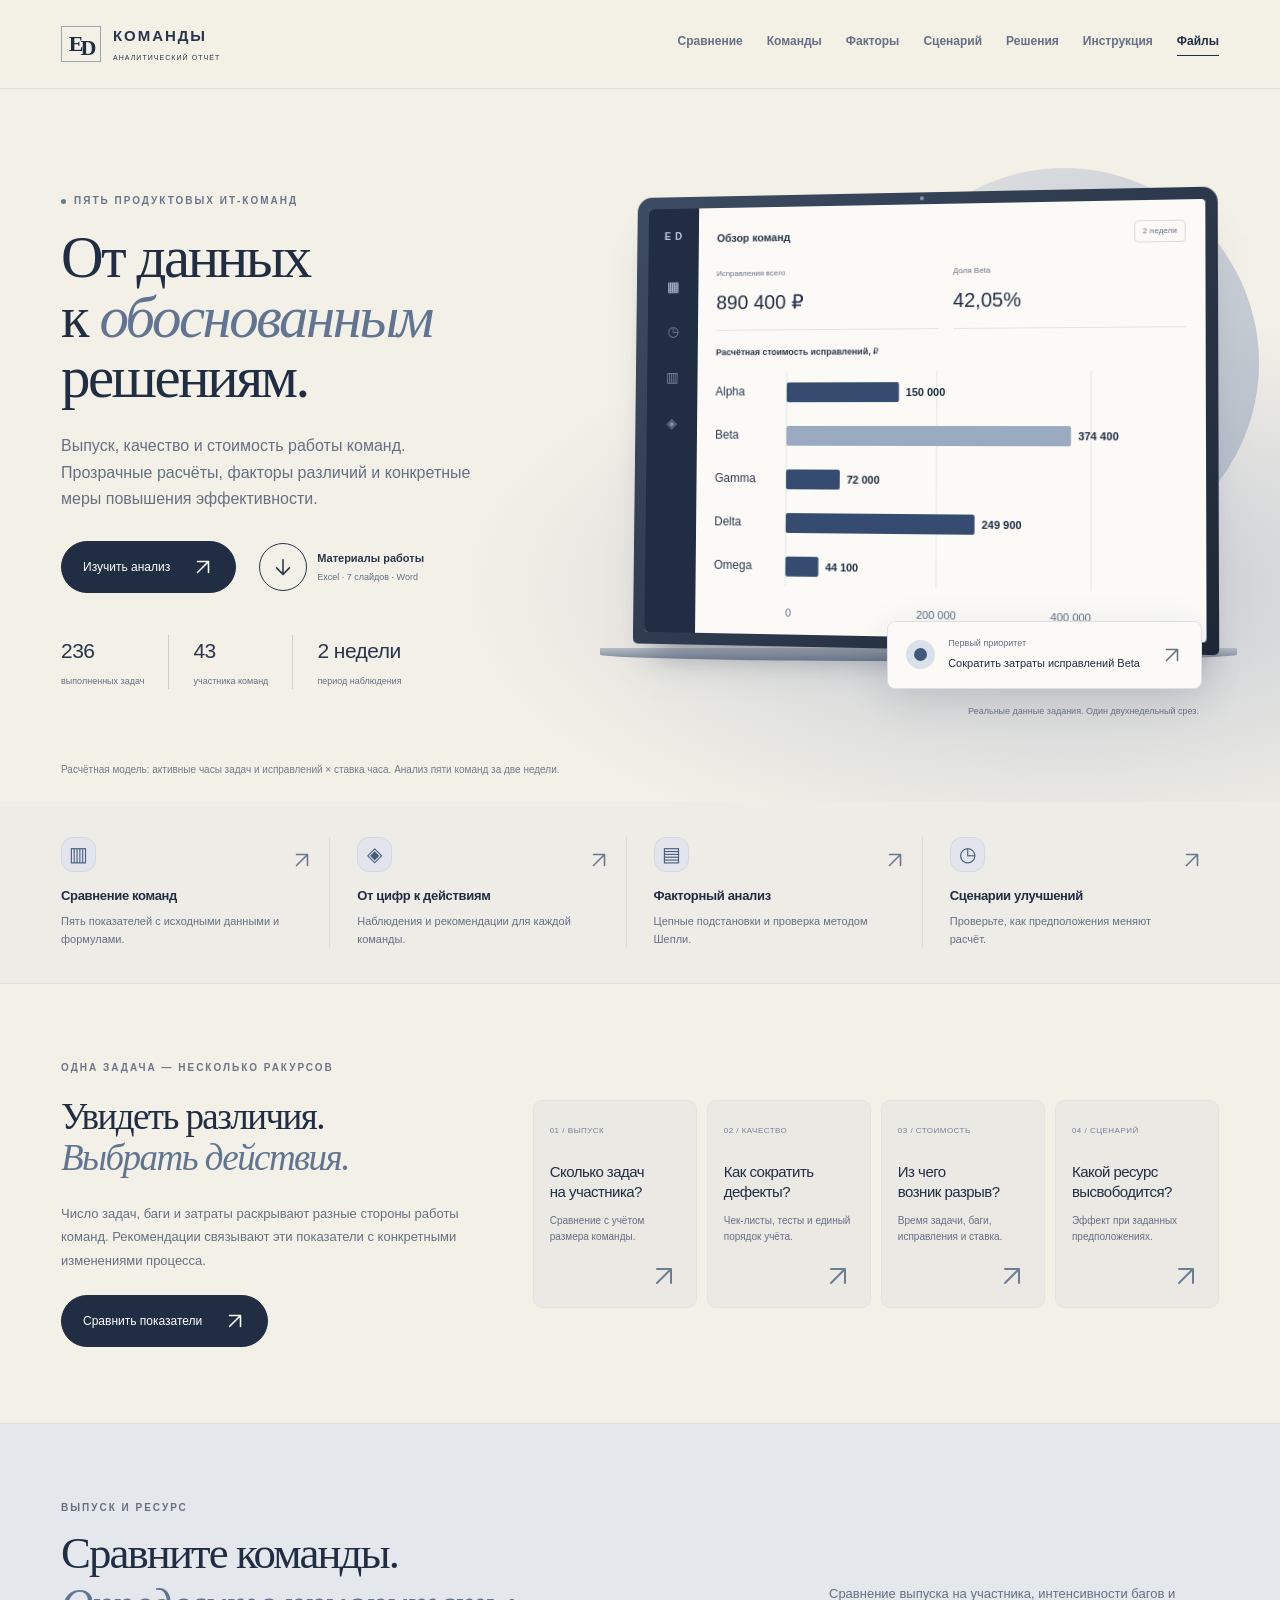
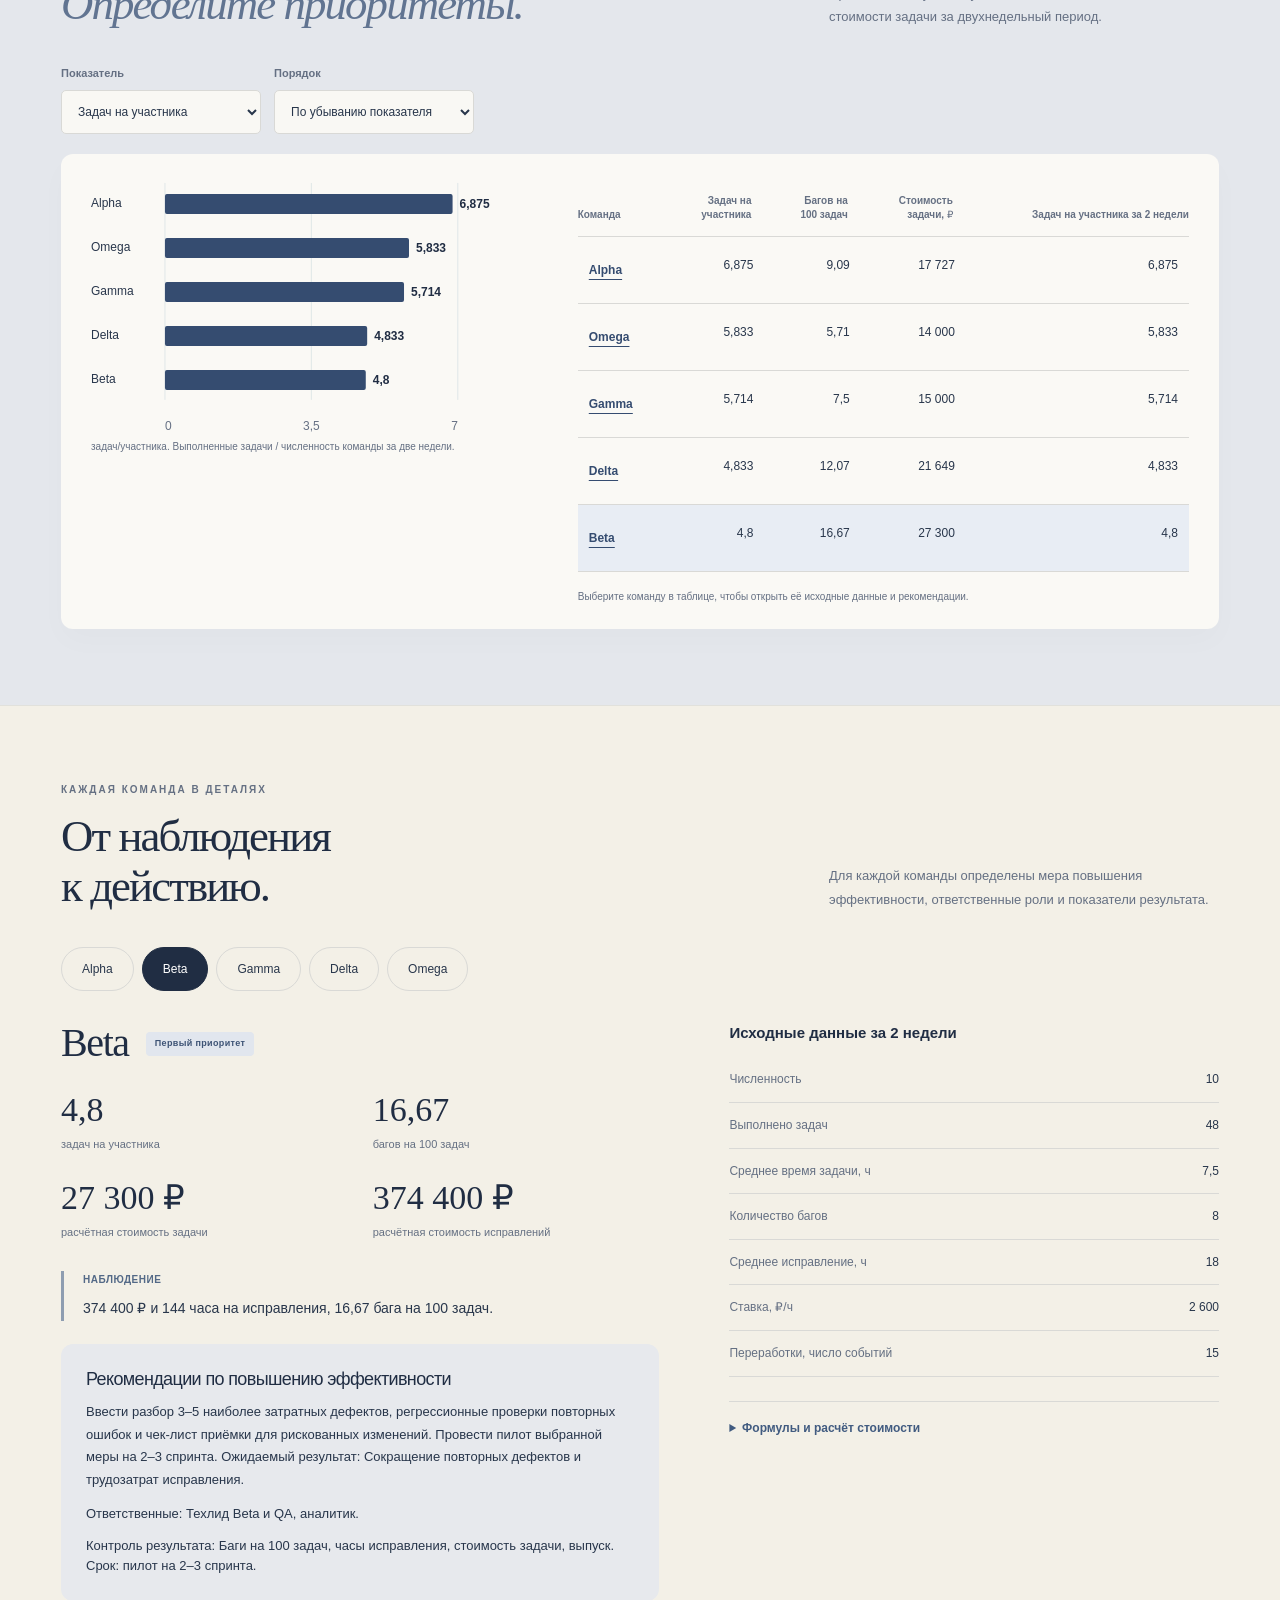
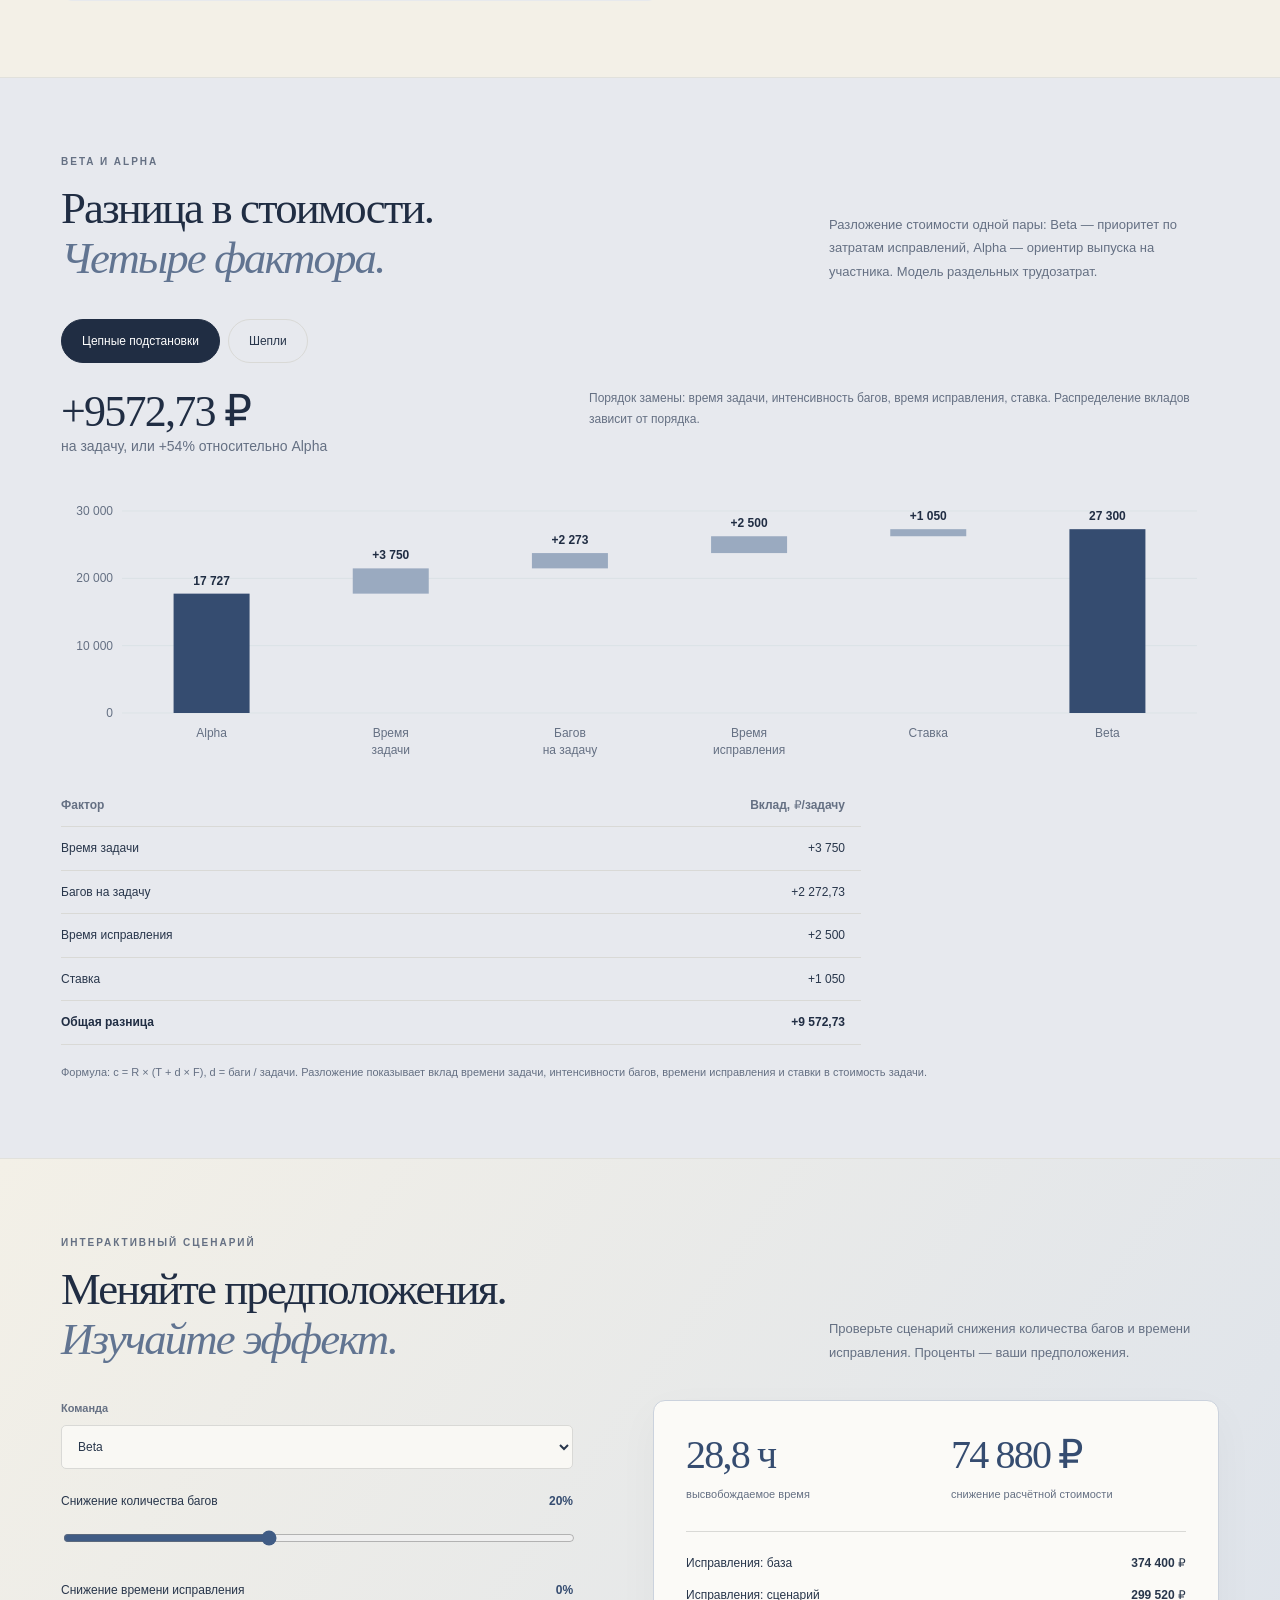
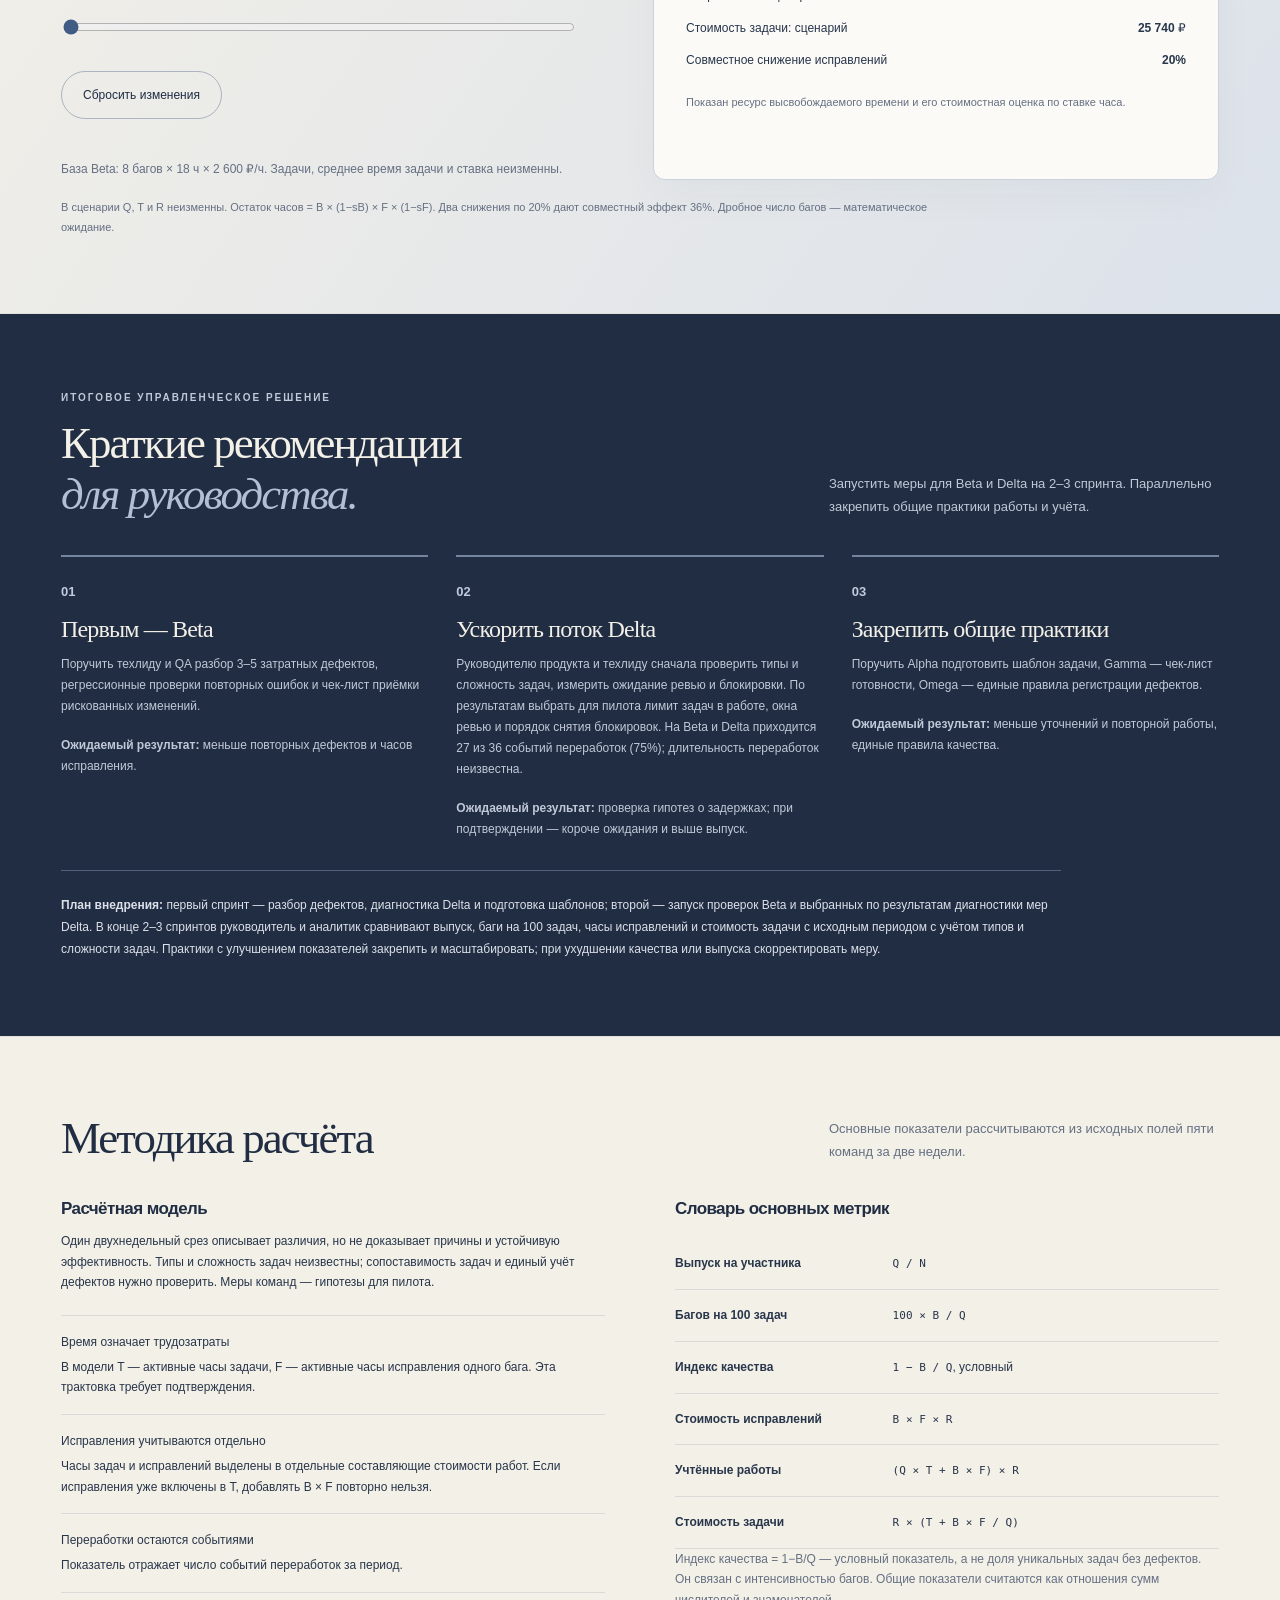
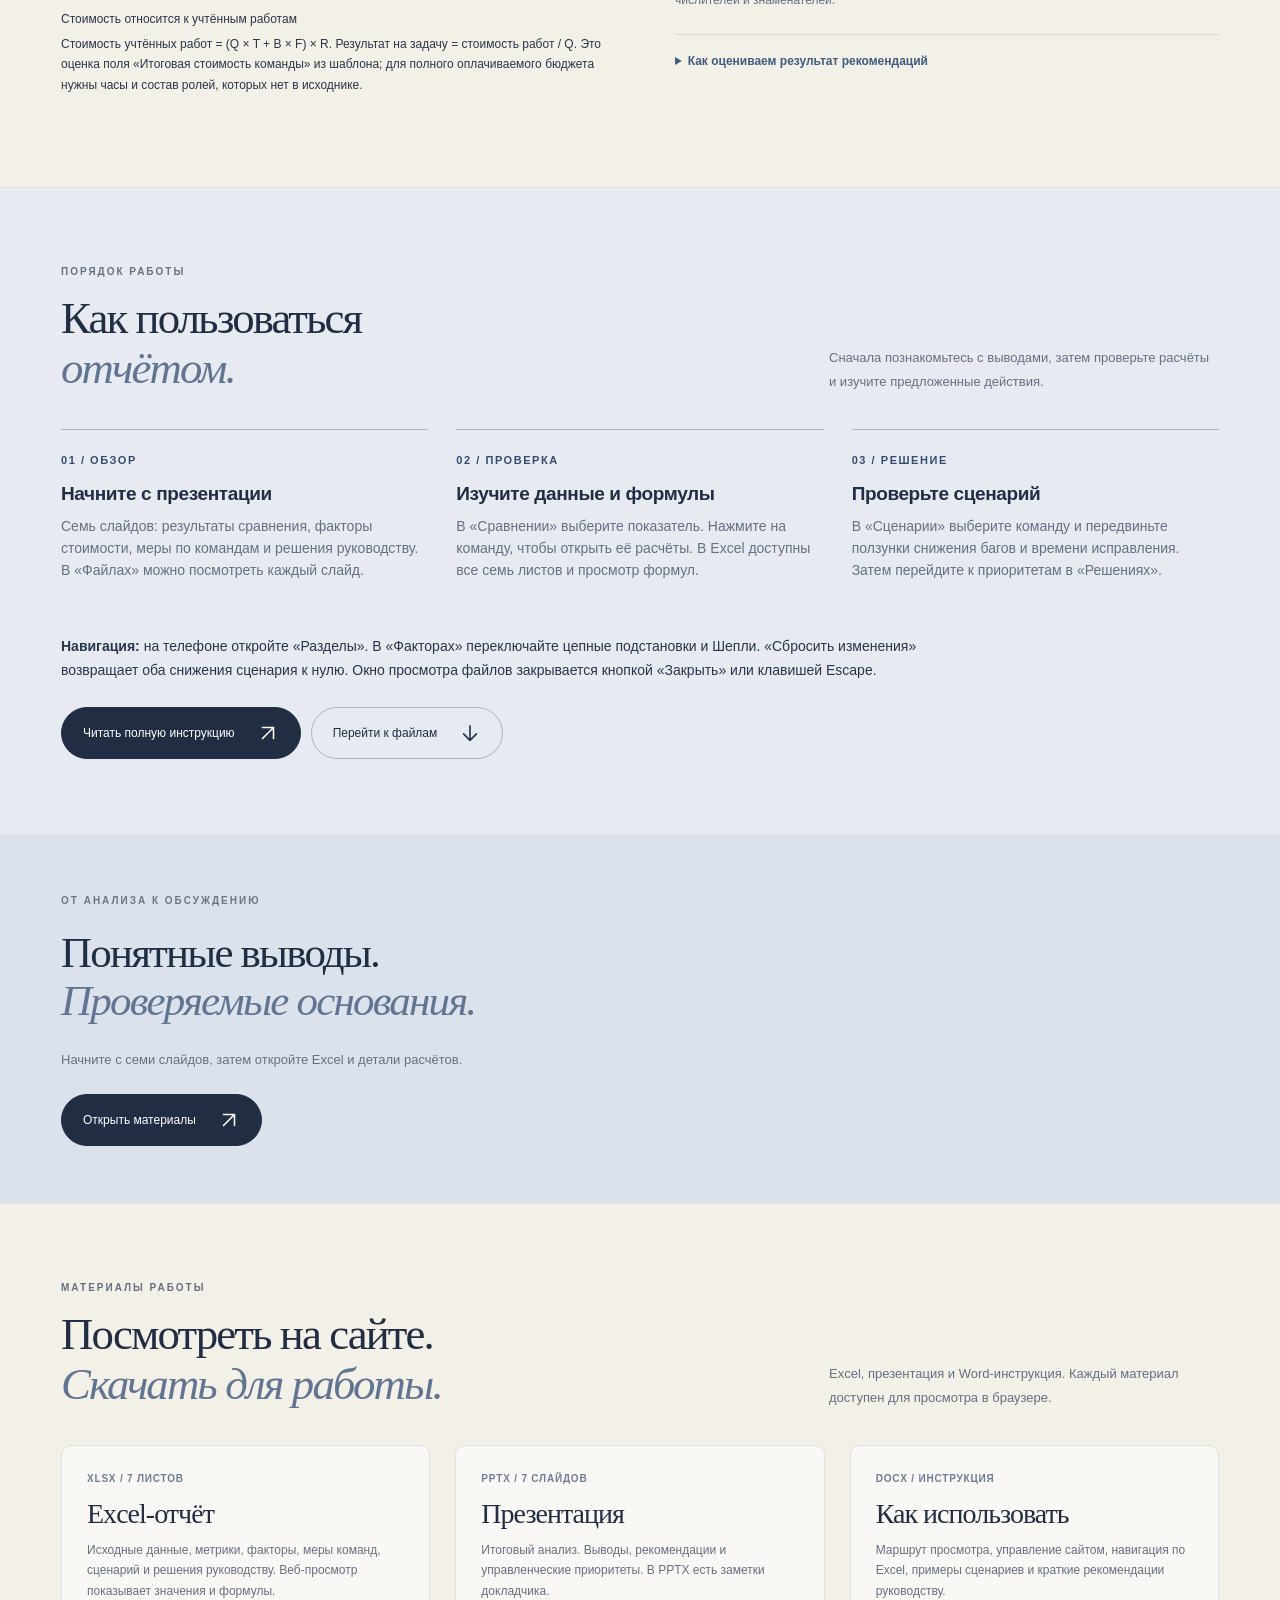
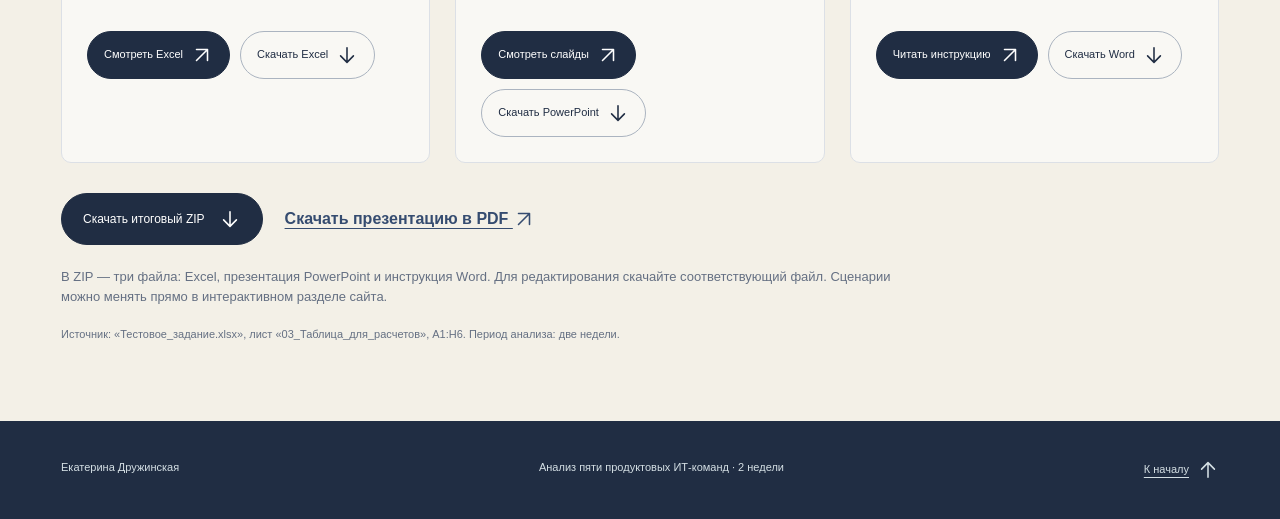
==== commit ee49d269: "Clarify analysis assumptions and pilot diagnostics; improve workbook printing" ====
--- a/index.html
+++ b/index.html
@@ -45,10 +45,11 @@
 
 /* Material reader, in the established milk and navy palette. */
 .guide-section{background:#e7eaf0}.guide-steps{display:grid;grid-template-columns:repeat(3,1fr);gap:28px;margin:32px 0}.guide-step{padding:22px 0;border-top:1px solid #aab5c4}.guide-step>b{display:block;font-size:11px;letter-spacing:.14em;color:var(--teal);margin-bottom:14px}.guide-step h3{font-size:19px;letter-spacing:-.02em;margin-bottom:12px}.guide-step p{font-size:14px;color:var(--muted)}.guide-tip{font-size:14px;max-width:920px;line-height:1.7}.file-actions{display:flex;flex-wrap:wrap;gap:10px;align-items:center}.download-item .file-actions .btn{gap:8px}.files-footer{display:flex;flex-wrap:wrap;align-items:center;gap:22px;margin-top:30px}.files-footer .btn{gap:14px}.files-hint{font-size:13px;color:var(--muted);margin-top:22px;max-width:850px}.download-item p{min-height:72px}
-.material-reader{width:min(1240px,96vw);height:min(900px,92dvh);max-height:92dvh;max-width:96vw;border:1px solid #b8c1cd;padding:0;border-radius:14px;color:var(--ink);background:var(--paper);box-shadow:0 20px 80px #101d3650}.material-reader::backdrop{background:#17283dc4;backdrop-filter:blur(4px)}.material-reader[open]{display:flex;flex-direction:column}.reader-head{display:flex;gap:20px;align-items:center;justify-content:space-between;padding:22px 26px;border-bottom:1px solid var(--line);background:var(--paper);flex-shrink:0}.reader-head h2{font-family:Georgia,serif;font-size:29px;line-height:1.1;letter-spacing:-.03em}.reader-head p{font-size:12px;color:var(--muted);margin-top:8px;max-width:720px}.reader-close,.reader-step{border:1px solid #aab5c4;background:transparent;border-radius:30px;min-height:44px;padding:10px 18px;font-size:13px;color:var(--navy);white-space:nowrap}.reader-step:disabled{opacity:.4;cursor:default}.reader-close:hover,.reader-step:not(:disabled):hover{background:#e1e6ee}.reader-body{min-height:0;overflow:auto;flex:1;padding:22px 26px;overscroll-behavior:contain}.reader-foot{display:flex;flex-wrap:wrap;gap:16px;justify-content:space-between;align-items:center;padding:13px 26px;border-top:1px solid var(--line);font-size:12px;background:var(--paper);flex-shrink:0}.reader-foot p{color:var(--muted);max-width:750px}.reader-foot .btn{font-size:12px;padding:10px 17px;min-height:42px;gap:8px}.reader-head-actions{display:flex;gap:10px;align-items:center}.reader-body h3{font-size:22px}.reader-tools{display:flex;gap:22px;align-items:end;flex-wrap:wrap;margin-bottom:16px}.reader-tools label{font-size:13px;color:var(--muted)}.reader-tools select{min-height:44px;max-width:100%;padding:9px 12px;background:#fff;color:var(--ink);border:1px solid #b5c0cf;border-radius:6px;font-size:13px}.reader-field{display:flex;flex-direction:column;gap:7px;min-width:0;max-width:100%}.reader-check{display:flex;gap:9px;align-items:center;min-height:44px}.reader-check input{accent-color:var(--navy);width:18px;height:18px}.sheet-scroll{overflow:auto;max-height:43dvh;border:1px solid #c1cbd8;border-radius:6px;background:white;overscroll-behavior:contain;outline-offset:2px}.sheet-grid{table-layout:fixed;width:max-content;font-size:12px;border-collapse:separate;border-spacing:0;line-height:1.5}.sheet-grid th,.sheet-grid td{padding:9px 11px;text-align:left;border-right:1px solid #d9e0e8;border-bottom:1px solid #d9e0e8;vertical-align:middle;white-space:normal;overflow-wrap:anywhere;letter-spacing:normal}.sheet-grid .col-letter{font:500 11px Arial,sans-serif;color:#516075;background:#eff2f6;text-align:center;padding:8px;position:sticky;top:0;z-index:3;border-bottom:1px solid #bac6d5}.sheet-grid .row-index{font:400 11px Arial,sans-serif;color:#6e7b8d;background:#f5f6f8;text-align:center;width:42px;padding:6px;position:sticky;left:0;z-index:2}.sheet-grid .sheet-corner{z-index:4;left:0;min-width:42px}.sheet-grid .cell-number{text-align:right;font-variant-numeric:tabular-nums}.sheet-grid .cell-blank{height:18px;padding:5px}.sheet-grid .cell-has-formula{cursor:pointer}.sheet-grid .cell-has-formula:hover{box-shadow:inset 0 0 0 2px #758ba8}.cell-formula-button{display:block;width:100%;text-align:inherit;color:inherit;background:none;border:0;padding:0;min-height:24px;font:inherit;overflow-wrap:anywhere}.sheet-grid .cell-selected{box-shadow:inset 0 0 0 2px #354c70!important}.sheet-grid .cell-formula{font:11px/1.5 Consolas,monospace;word-break:break-word}.cell-inspector{margin-bottom:16px;max-height:100px;overflow:auto;padding:15px 17px;border:1px solid #c9d2de;border-radius:6px;background:#f9fafc;font-size:12px;line-height:1.7}.cell-inspector code{display:block;white-space:pre-wrap;margin-top:7px;word-break:break-word;background:transparent;padding:0;color:#354c70}.cell-inspector p{font-size:12px}.reader-hint{font-size:12px;color:var(--muted);margin-bottom:14px}.slide-stage{margin:auto;max-width:1100px}.slide-stage img{display:block;width:100%;height:auto;border:1px solid #c5ced9;background:#fff;box-shadow:0 8px 25px #1f31471a}.slide-nav{display:flex;align-items:center;justify-content:center;gap:20px;flex-wrap:wrap;margin-top:19px}.slide-counter{font-size:13px;color:var(--muted);min-width:90px;text-align:center}.slide-picker{display:flex;gap:8px;justify-content:center;flex-wrap:wrap;margin-top:20px}.slide-picker button{border:1px solid #c0cbd7;background:transparent;border-radius:7px;min-width:40px;min-height:40px;font-size:12px}.slide-picker button[aria-pressed=true]{color:#fff;background:var(--navy);border-color:var(--navy)}.slide-caption{font-size:13px;line-height:1.6;text-align:center;color:var(--muted);margin-top:16px}.instruction-reader{max-width:850px;margin:auto;background:#fff;border:1px solid #d4dce5;border-radius:7px;padding:36px 42px;line-height:1.7;font-size:15px}.instruction-reader h3{font:400 32px/1.2 Georgia,serif;margin:0 0 22px;letter-spacing:-.03em}.instruction-reader h4{font:600 20px/1.35 Arial,sans-serif;letter-spacing:-.02em;color:var(--navy);margin:25px 0 12px}.instruction-reader h5{font:600 16px/1.4 Arial,sans-serif;margin:20px 0 10px;color:var(--navy)}.instruction-reader p{margin:0 0 15px}.instruction-reader table{min-width:620px;font-size:12px;line-height:1.6;margin:18px 0}.instruction-reader th{background:#233347;color:white;text-align:left;padding:12px;font-size:12px}.instruction-reader td{padding:12px;text-align:left;vertical-align:middle;border:1px solid #d9d9d9}.instruction-reader th{border:1px solid #d9d9d9}.instruction-reader tr:nth-child(even) td{background:#edf1f4}.instruction-reader .doc-table-scroll{overflow-x:auto;margin:10px 0 20px}.instruction-reader .doc-subtitle{color:var(--muted);font-size:13px}.instruction-reader .doc-page{border-top:1px solid #d9d9d9;padding-top:28px;margin-top:38px}.instruction-reader a{color:#354c70;overflow-wrap:anywhere}
+.material-reader{width:min(1240px,96vw);height:min(900px,92dvh);max-height:92dvh;max-width:96vw;border:1px solid #b8c1cd;padding:0;border-radius:14px;color:var(--ink);background:var(--paper);box-shadow:0 20px 80px #101d3650}.material-reader::backdrop{background:#17283dc4;backdrop-filter:blur(4px)}.material-reader[open]{display:flex;flex-direction:column}.reader-head{display:flex;gap:20px;align-items:center;justify-content:space-between;padding:22px 26px;border-bottom:1px solid var(--line);background:var(--paper);flex-shrink:0}.reader-head h2{font-family:Georgia,serif;font-size:29px;line-height:1.1;letter-spacing:-.03em}.reader-head p{font-size:12px;color:var(--muted);margin-top:8px;max-width:720px}.reader-close,.reader-step{border:1px solid #aab5c4;background:transparent;border-radius:30px;min-height:44px;padding:10px 18px;font-size:13px;color:var(--navy);white-space:nowrap}.reader-step:disabled{opacity:.4;cursor:default}.reader-close:hover,.reader-step:not(:disabled):hover{background:#e1e6ee}.reader-body{min-height:0;overflow:auto;flex:1;padding:22px 26px;overscroll-behavior:contain}.reader-foot{display:flex;flex-wrap:wrap;gap:16px;justify-content:space-between;align-items:center;padding:13px 26px;border-top:1px solid var(--line);font-size:12px;background:var(--paper);flex-shrink:0}.reader-foot p{color:var(--muted);max-width:750px}.reader-foot .btn{font-size:12px;padding:10px 17px;min-height:42px;gap:8px}.reader-head-actions{display:flex;gap:10px;align-items:center}.reader-body h3{font-size:22px}.reader-tools{display:flex;gap:22px;align-items:end;flex-wrap:wrap;margin-bottom:16px}.reader-tools label{font-size:13px;color:var(--muted)}.reader-tools select{min-height:44px;max-width:100%;padding:9px 12px;background:#fff;color:var(--ink);border:1px solid #b5c0cf;border-radius:6px;font-size:13px}.reader-field{display:flex;flex-direction:column;gap:7px;min-width:0;max-width:100%}.reader-check{display:flex;gap:9px;align-items:center;min-height:44px}.reader-check input{accent-color:var(--navy);width:18px;height:18px}.sheet-scroll{overflow:auto;max-height:43dvh;border:1px solid #c1cbd8;border-radius:6px;background:white;overscroll-behavior:contain;outline-offset:2px}.sheet-grid{table-layout:fixed;width:max-content;font-size:12px;border-collapse:separate;border-spacing:0;line-height:1.5}.sheet-grid th,.sheet-grid td{padding:9px 11px;text-align:left;border-right:1px solid #d9e0e8;border-bottom:1px solid #d9e0e8;vertical-align:middle;white-space:normal;overflow-wrap:anywhere;letter-spacing:normal}.sheet-grid .col-letter{font:500 11px Arial,sans-serif;color:#516075;background:#eff2f6;text-align:center;padding:8px;position:sticky;top:0;z-index:3;border-bottom:1px solid #bac6d5}.sheet-grid .row-index{font:400 11px Arial,sans-serif;color:#6e7b8d;background:#f5f6f8;text-align:center;width:42px;padding:6px;position:sticky;left:0;z-index:2}.sheet-grid .sheet-corner{z-index:4;left:0;min-width:42px}.sheet-grid .cell-number{text-align:right;font-variant-numeric:tabular-nums}.sheet-grid .cell-blank{height:18px;padding:5px}.sheet-grid .cell-has-formula{cursor:pointer}.sheet-grid .cell-has-formula:hover{box-shadow:inset 0 0 0 2px #758ba8}.cell-formula-button{display:block;width:100%;text-align:inherit;color:inherit;background:none;border:0;padding:0;min-height:24px;font:inherit;overflow-wrap:anywhere}.sheet-grid .cell-selected{box-shadow:inset 0 0 0 2px #354c70!important}.sheet-grid .cell-formula{font:11px/1.5 Consolas,monospace;word-break:break-word}.cell-inspector{margin-bottom:16px;max-height:100px;overflow:auto;padding:15px 17px;border:1px solid #c9d2de;border-radius:6px;background:#f9fafc;font-size:12px;line-height:1.7}.cell-inspector code{display:block;white-space:pre-wrap;margin-top:7px;word-break:break-word;background:transparent;padding:0;color:#354c70}.cell-inspector p{font-size:12px}.reader-hint{font-size:12px;color:var(--muted);margin-bottom:14px}.slide-stage{margin:auto;max-width:1100px}.slide-stage img{display:block;width:auto;max-width:100%;height:auto;max-height:calc(92dvh - 410px);object-fit:contain;margin:auto;border:1px solid #c5ced9;background:#fff;box-shadow:0 8px 25px #1f31471a}.slide-nav{display:flex;align-items:center;justify-content:center;gap:20px;flex-wrap:wrap;margin-top:19px}.slide-counter{font-size:13px;color:var(--muted);min-width:90px;text-align:center}.slide-picker{display:flex;gap:8px;justify-content:center;flex-wrap:wrap;margin-top:20px}.slide-picker button{border:1px solid #c0cbd7;background:transparent;border-radius:7px;min-width:40px;min-height:40px;font-size:12px}.slide-picker button[aria-pressed=true]{color:#fff;background:var(--navy);border-color:var(--navy)}.slide-caption{font-size:13px;line-height:1.6;text-align:center;color:var(--muted);margin-top:16px}.instruction-reader{max-width:850px;margin:auto;background:#fff;border:1px solid #d4dce5;border-radius:7px;padding:36px 42px;line-height:1.7;font-size:15px}.instruction-reader h3{font:400 32px/1.2 Georgia,serif;margin:0 0 22px;letter-spacing:-.03em}.instruction-reader h4{font:600 20px/1.35 Arial,sans-serif;letter-spacing:-.02em;color:var(--navy);margin:25px 0 12px}.instruction-reader h5{font:600 16px/1.4 Arial,sans-serif;margin:20px 0 10px;color:var(--navy)}.instruction-reader p{margin:0 0 15px}.instruction-reader table{min-width:620px;font-size:12px;line-height:1.6;margin:18px 0}.instruction-reader th{background:#233347;color:white;text-align:left;padding:12px;font-size:12px}.instruction-reader td{padding:12px;text-align:left;vertical-align:middle;border:1px solid #d9d9d9}.instruction-reader th{border:1px solid #d9d9d9}.instruction-reader tr:nth-child(even) td{background:#edf1f4}.instruction-reader .doc-table-scroll{overflow-x:auto;margin:10px 0 20px}.instruction-reader .doc-subtitle{color:var(--muted);font-size:13px}.instruction-reader .doc-page{border-top:1px solid #d9d9d9;padding-top:28px;margin-top:38px}.instruction-reader a{color:#354c70;overflow-wrap:anywhere}
 @media(max-width:1100px){#main-nav{gap:15px;font-size:11px}.guide-steps{gap:20px}}
 @media(max-width:740px){.guide-steps{grid-template-columns:1fr;gap:6px}.guide-step{padding:19px 0}.guide-step>b{margin-bottom:9px}.material-reader{width:100vw;max-width:100vw;height:100dvh;max-height:100dvh;border:0;border-radius:0;margin:0}.reader-head{padding:18px 18px;gap:12px;align-items:start}.reader-head h2{font-size:24px}.reader-head p{font-size:11px;line-height:1.5}.reader-close{padding:9px 12px;font-size:12px}.reader-body{padding:18px 14px}.reader-foot{padding:12px 16px;gap:10px}.reader-foot p{font-size:11px}.reader-tools{gap:9px}.reader-tools .reader-field{width:100%}.reader-tools select{width:100%}.sheet-scroll{max-height:42dvh}.sheet-grid{font-size:12px}.instruction-reader{padding:23px 19px;font-size:14px}.instruction-reader h3{font-size:27px}.instruction-reader h4{font-size:21px}.slide-nav{gap:10px}.slide-counter{min-width:75px}.slide-stage{margin-top:12px}.reader-foot .btn{min-height:44px}.files-footer{align-items:start;gap:16px}.file-actions .btn{font-size:12px;min-height:44px}.download-item p{min-height:0}}
 @media print{.guide-section{background:#fff}.material-reader,.file-actions,.files-footer{display:none!important}.guide-steps{grid-template-columns:repeat(3,1fr)}}
+
 
 
 .drawn-arrow{display:inline-block;flex:none;vertical-align:middle;transition:transform .2s ease}
@@ -91,7 +92,7 @@
  <div class="team-layout"><div><div class="team-summary"><h3 id="team-name">Beta</h3><span class="tag" id="team-tag">Приоритет проверки</span></div><div class="team-metrics" id="team-metrics"></div><div class="insight"><div class="label">Наблюдение</div><p id="team-observation"></p></div><div class="recommendation"><h3>Рекомендации по повышению эффективности</h3><p id="team-action"></p><p class="small" id="team-owner"></p><p class="small" id="team-measure"></p></div></div><div><p class="source-title">Исходные данные за 2 недели</p><table class="source-table" aria-label="Исходные поля выбранной команды"><tbody id="team-source"></tbody></table><details id="formula-detail"><summary>Формулы и расчёт стоимости</summary><p><code class="formula-line" id="formula-cost"></code><code class="formula-line" id="formula-price"></code></p><p class="muted">Модель расчёта: T и F — активные часы. Исправления показаны отдельной составляющей стоимости работ.</p><p id="alternative-cost"></p></details></div></div>
 </div></section>
 
-<section class="section" id="factors"><div class="wrap"><div class="section-heading"><div><p class="eyebrow">Beta и Alpha</p><h2>Разница в стоимости.<br><em>Четыре фактора.</em></h2></div><p>Сравнение стоимости задачи Beta с Alpha в модели раздельных трудозатрат.</p></div>
+<section class="section" id="factors"><div class="wrap"><div class="section-heading"><div><p class="eyebrow">Beta и Alpha</p><h2>Разница в стоимости.<br><em>Четыре фактора.</em></h2></div><p>Разложение стоимости одной пары: Beta — приоритет по затратам исправлений, Alpha — ориентир выпуска на участника. Модель раздельных трудозатрат.</p></div>
  <div class="method-nav" aria-label="Метод разложения"><button data-method="chain" aria-pressed="true">Цепные подстановки</button><button data-method="shapley" aria-pressed="false">Шепли</button></div>
  <div class="factor-header"><div><div class="difference num">+9572,73 ₽</div><p class="small muted">на задачу, или +54% относительно Alpha</p></div><p id="factor-method-text">Порядок замены: время задачи, интенсивность багов, время исправления, ставка. Распределение вкладов зависит от порядка.</p></div>
  <div class="waterfall-scroll"><div class="waterfall chart-container" id="factor-chart"></div></div>
@@ -109,12 +110,12 @@
  <p class="model-note">В сценарии Q, T и R неизменны. Остаток часов = B × (1−sB) × F × (1−sF). Два снижения по 20% дают совместный эффект 36%. Дробное число багов — математическое ожидание.</p>
 </div></section>
 
-<section class="section" id="leadership"><div class="wrap"><div class="section-heading"><div><p class="eyebrow">Итоговое управленческое решение</p><h2>Краткие рекомендации<br><em>для руководства.</em></h2></div><p>Запустить меры для Beta и Delta на 2–3 спринта. Параллельно закрепить общие практики работы и учёта.</p></div><div class="pilot-list leadership-grid"><div class="pilot-step"><h3>Первым — Beta</h3><p>Поручить техлиду и QA разбор 3–5 затратных дефектов, регрессионные проверки повторных ошибок и чек-лист приёмки рискованных изменений.</p><p><strong>Ожидаемый результат:</strong> меньше повторных дефектов и часов исправления.</p></div><div class="pilot-step"><h3>Ускорить поток Delta</h3><p>Руководителю продукта и техлиду разделить задачи по типам, ограничить число задач в работе, установить окна ревью и порядок снятия блокировок. На Beta и Delta приходится 27 из 36 событий переработок (75%); длительность переработок неизвестна.</p><p><strong>Ожидаемый результат:</strong> короче очереди и выше выпуск завершённых задач.</p></div><div class="pilot-step"><h3>Закрепить общие практики</h3><p>Поручить Alpha подготовить шаблон задачи, Gamma — чек-лист готовности, Omega — единые правила регистрации дефектов.</p><p><strong>Ожидаемый результат:</strong> меньше уточнений и повторной работы, единые правила качества.</p></div></div><p class="pilot-note"><strong>План внедрения:</strong> первый спринт — разбор дефектов и подготовка шаблонов; второй — запуск мер Beta и Delta. В конце 2–3 спринтов руководитель и аналитик сравнивают выпуск, баги на 100 задач, часы исправлений и стоимость задачи с исходным периодом. Практики с улучшением показателей закрепить и масштабировать; при ухудшении качества или выпуска скорректировать меру.</p></div></section>
-<section class="section" id="method"><div class="wrap"><div class="section-heading"><h2>Методика расчёта</h2><p>Основные показатели рассчитываются из исходных полей пяти команд за две недели.</p></div><div class="method-layout"><div class="method-block"><h3>Расчётная модель</h3><ul class="assumption-list"><li><strong>Время означает трудозатраты</strong>T — активные часы задачи, F — активные часы исправления одного бага.</li><li><strong>Исправления учитываются отдельно</strong>Часы задач и исправлений выделены в отдельные составляющие стоимости работ.</li><li><strong>Переработки остаются событиями</strong>Показатель отражает число событий переработок за период.</li><li><strong>Стоимость относится к учтённым работам</strong>Стоимость работ = (Q × T + B × F) × R. Результат на задачу = стоимость работ / Q.</li></ul></div><div class="method-block"><h3>Словарь основных метрик</h3><table class="dictionary"><tbody><tr><td>Выпуск на участника</td><td><code>Q / N</code></td></tr><tr><td>Багов на 100 задач</td><td><code>100 × B / Q</code></td></tr><tr><td>Индекс качества</td><td><code>1 − B / Q</code>, условный</td></tr><tr><td>Стоимость исправлений</td><td><code>B × F × R</code></td></tr><tr><td>Учтённые работы</td><td><code>(Q × T + B × F) × R</code></td></tr><tr><td>Стоимость задачи</td><td><code>R × (T + B × F / Q)</code></td></tr></tbody></table><p class="small muted">Индекс качества = 1−B/Q. Общие показатели считаются как отношения сумм числителей и знаменателей по всем командам.</p><details><summary>Как оцениваем результат рекомендаций</summary><p>Сравниваем выпуск на участника, баги на 100 задач, трудозатраты исправлений и стоимость задачи. Для новых мер отслеживаем также ожидания ревью, повторные ошибки и заполнение карточек дефектов.</p></details></div></div></div></section>
+<section class="section" id="leadership"><div class="wrap"><div class="section-heading"><div><p class="eyebrow">Итоговое управленческое решение</p><h2>Краткие рекомендации<br><em>для руководства.</em></h2></div><p>Запустить меры для Beta и Delta на 2–3 спринта. Параллельно закрепить общие практики работы и учёта.</p></div><div class="pilot-list leadership-grid"><div class="pilot-step"><h3>Первым — Beta</h3><p>Поручить техлиду и QA разбор 3–5 затратных дефектов, регрессионные проверки повторных ошибок и чек-лист приёмки рискованных изменений.</p><p><strong>Ожидаемый результат:</strong> меньше повторных дефектов и часов исправления.</p></div><div class="pilot-step"><h3>Ускорить поток Delta</h3><p>Руководителю продукта и техлиду сначала проверить типы и сложность задач, измерить ожидание ревью и блокировки. По результатам выбрать для пилота лимит задач в работе, окна ревью и порядок снятия блокировок. На Beta и Delta приходится 27 из 36 событий переработок (75%); длительность переработок неизвестна.</p><p><strong>Ожидаемый результат:</strong> проверка гипотез о задержках; при подтверждении — короче ожидания и выше выпуск.</p></div><div class="pilot-step"><h3>Закрепить общие практики</h3><p>Поручить Alpha подготовить шаблон задачи, Gamma — чек-лист готовности, Omega — единые правила регистрации дефектов.</p><p><strong>Ожидаемый результат:</strong> меньше уточнений и повторной работы, единые правила качества.</p></div></div><p class="pilot-note"><strong>План внедрения:</strong> первый спринт — разбор дефектов, диагностика Delta и подготовка шаблонов; второй — запуск проверок Beta и выбранных по результатам диагностики мер Delta. В конце 2–3 спринтов руководитель и аналитик сравнивают выпуск, баги на 100 задач, часы исправлений и стоимость задачи с исходным периодом с учётом типов и сложности задач. Практики с улучшением показателей закрепить и масштабировать; при ухудшении качества или выпуска скорректировать меру.</p></div></section>
+<section class="section" id="method"><div class="wrap"><div class="section-heading"><h2>Методика расчёта</h2><p>Основные показатели рассчитываются из исходных полей пяти команд за две недели.</p></div><div class="method-layout"><div class="method-block"><h3>Расчётная модель</h3><p>Один двухнедельный срез описывает различия, но не доказывает причины и устойчивую эффективность. Типы и сложность задач неизвестны; сопоставимость задач и единый учёт дефектов нужно проверить. Меры команд — гипотезы для пилота.</p><ul class="assumption-list"><li><strong>Время означает трудозатраты</strong>В модели T — активные часы задачи, F — активные часы исправления одного бага. Эта трактовка требует подтверждения.</li><li><strong>Исправления учитываются отдельно</strong>Часы задач и исправлений выделены в отдельные составляющие стоимости работ. Если исправления уже включены в T, добавлять B × F повторно нельзя.</li><li><strong>Переработки остаются событиями</strong>Показатель отражает число событий переработок за период.</li><li><strong>Стоимость относится к учтённым работам</strong>Стоимость учтённых работ = (Q × T + B × F) × R. Результат на задачу = стоимость работ / Q. Это оценка поля «Итоговая стоимость команды» из шаблона; для полного оплачиваемого бюджета нужны часы и состав ролей, которых нет в исходнике.</li></ul></div><div class="method-block"><h3>Словарь основных метрик</h3><table class="dictionary"><tbody><tr><td>Выпуск на участника</td><td><code>Q / N</code></td></tr><tr><td>Багов на 100 задач</td><td><code>100 × B / Q</code></td></tr><tr><td>Индекс качества</td><td><code>1 − B / Q</code>, условный</td></tr><tr><td>Стоимость исправлений</td><td><code>B × F × R</code></td></tr><tr><td>Учтённые работы</td><td><code>(Q × T + B × F) × R</code></td></tr><tr><td>Стоимость задачи</td><td><code>R × (T + B × F / Q)</code></td></tr></tbody></table><p class="small muted">Индекс качества = 1−B/Q — условный показатель, а не доля уникальных задач без дефектов. Он связан с интенсивностью багов. Общие показатели считаются как отношения сумм числителей и знаменателей.</p><details><summary>Как оцениваем результат рекомендаций</summary><p>Сравниваем выпуск на участника, баги на 100 задач, трудозатраты исправлений и стоимость задачи. Для новых мер отслеживаем также ожидания ревью, повторные ошибки и заполнение карточек дефектов.</p></details></div></div></div></section>
 
 
 <section class="section guide-section" id="instruction"><div class="wrap"><div class="section-heading"><div><p class="eyebrow">Порядок работы</p><h2>Как пользоваться<br><em>отчётом.</em></h2></div><p>Сначала познакомьтесь с выводами, затем проверьте расчёты и изучите предложенные действия.</p></div><div class="guide-steps"><div class="guide-step"><b>01 / ОБЗОР</b><h3>Начните с презентации</h3><p>Семь слайдов: результаты сравнения, факторы стоимости, меры по командам и решения руководству. В «Файлах» можно посмотреть каждый слайд.</p></div><div class="guide-step"><b>02 / ПРОВЕРКА</b><h3>Изучите данные и формулы</h3><p>В «Сравнении» выберите показатель. Нажмите на команду, чтобы открыть её расчёты. В Excel доступны все семь листов и просмотр формул.</p></div><div class="guide-step"><b>03 / РЕШЕНИЕ</b><h3>Проверьте сценарий</h3><p>В «Сценарии» выберите команду и передвиньте ползунки снижения багов и времени исправления. Затем перейдите к приоритетам в «Решениях».</p></div></div><p class="guide-tip"><strong>Навигация:</strong> на телефоне откройте «Разделы». В «Факторах» переключайте цепные подстановки и Шепли. «Сбросить изменения» возвращает оба снижения сценария к нулю. Окно просмотра файлов закрывается кнопкой «Закрыть» или клавишей Escape.</p><div class="file-actions" style="margin-top:24px"><button class="btn" type="button" data-view="guide">Читать полную инструкцию <span aria-hidden="true"><svg class="drawn-arrow arrow-right" width="22" height="22" viewBox="0 0 24 24" fill="none" stroke="currentColor" stroke-width="1.7" stroke-linecap="round" stroke-linejoin="round" aria-hidden="true" focusable="false"><path d="M6 18 18 6M6 6h12v12"/></svg></span></button><a class="btn secondary" href="#files">Перейти к файлам <span aria-hidden="true"><svg class="drawn-arrow arrow-down" width="22" height="22" viewBox="0 0 24 24" fill="none" stroke="currentColor" stroke-width="1.7" stroke-linecap="round" stroke-linejoin="round" aria-hidden="true" focusable="false"><path d="M12 4v16M5 13l7 7 7-7"/></svg></span></a></div></div></section>
-<section class="report-cta"><div class="wrap cta-grid"><div><p class="eyebrow">От анализа к обсуждению</p><h2>Понятные выводы.<br><em>Проверяемые основания.</em></h2><p>Начните с семи слайдов, затем откройте Excel и детали расчётов.</p><a class="btn" href="#files">Открыть материалы <span aria-hidden="true"><svg class="drawn-arrow arrow-right" width="22" height="22" viewBox="0 0 24 24" fill="none" stroke="currentColor" stroke-width="1.7" stroke-linecap="round" stroke-linejoin="round" aria-hidden="true" focusable="false"><path d="M6 18 18 6M6 6h12v12"/></svg></span></a></div></div></section><section class="section" id="files"><div class="wrap"><div class="section-heading"><div><p class="eyebrow">Материалы работы</p><h2>Посмотреть на сайте.<br><em>Скачать для работы.</em></h2></div><p>Excel, презентация и Word-инструкция. Каждый материал доступен для просмотра в браузере.</p></div><div class="download-grid"><div class="download-item"><div class="file-type">XLSX / 7 ЛИСТОВ</div><h3>Excel-отчёт</h3><p>Исходные данные, метрики, факторы, меры команд, сценарий и решения руководству. Веб-просмотр показывает значения и формулы.</p><div class="file-actions"><button type="button" class="btn" data-view="excel">Смотреть Excel <span aria-hidden="true"><svg class="drawn-arrow arrow-right" width="22" height="22" viewBox="0 0 24 24" fill="none" stroke="currentColor" stroke-width="1.7" stroke-linecap="round" stroke-linejoin="round" aria-hidden="true" focusable="false"><path d="M6 18 18 6M6 6h12v12"/></svg></span></button><a class="btn secondary" href="files/01_calculations.xlsx?v=20261104-r2" download="01_Расчёты_Дружинская.xlsx">Скачать Excel <span aria-hidden="true"><svg class="drawn-arrow arrow-down" width="22" height="22" viewBox="0 0 24 24" fill="none" stroke="currentColor" stroke-width="1.7" stroke-linecap="round" stroke-linejoin="round" aria-hidden="true" focusable="false"><path d="M12 4v16M5 13l7 7 7-7"/></svg></span></a></div></div><div class="download-item"><div class="file-type">PPTX / 7 СЛАЙДОВ</div><h3>Презентация</h3><p>Итоговый анализ. Выводы, рекомендации и управленческие приоритеты. В PPTX есть заметки докладчика.</p><div class="file-actions"><button type="button" class="btn" data-view="slides">Смотреть слайды <span aria-hidden="true"><svg class="drawn-arrow arrow-right" width="22" height="22" viewBox="0 0 24 24" fill="none" stroke="currentColor" stroke-width="1.7" stroke-linecap="round" stroke-linejoin="round" aria-hidden="true" focusable="false"><path d="M6 18 18 6M6 6h12v12"/></svg></span></button><a class="btn secondary" href="files/02_presentation.pptx" download="02_Презентация_Дружинская.pptx">Скачать PowerPoint <span aria-hidden="true"><svg class="drawn-arrow arrow-down" width="22" height="22" viewBox="0 0 24 24" fill="none" stroke="currentColor" stroke-width="1.7" stroke-linecap="round" stroke-linejoin="round" aria-hidden="true" focusable="false"><path d="M12 4v16M5 13l7 7 7-7"/></svg></span></a></div></div><div class="download-item"><div class="file-type">DOCX / ИНСТРУКЦИЯ</div><h3>Как использовать</h3><p>Маршрут просмотра, управление сайтом, навигация по Excel, примеры сценариев и краткие рекомендации руководству.</p><div class="file-actions"><button type="button" class="btn" data-view="guide">Читать инструкцию <span aria-hidden="true"><svg class="drawn-arrow arrow-right" width="22" height="22" viewBox="0 0 24 24" fill="none" stroke="currentColor" stroke-width="1.7" stroke-linecap="round" stroke-linejoin="round" aria-hidden="true" focusable="false"><path d="M6 18 18 6M6 6h12v12"/></svg></span></button><a class="btn secondary" href="files/08_guide.docx" download="08_Инструкция_для_заказчика.docx">Скачать Word <span aria-hidden="true"><svg class="drawn-arrow arrow-down" width="22" height="22" viewBox="0 0 24 24" fill="none" stroke="currentColor" stroke-width="1.7" stroke-linecap="round" stroke-linejoin="round" aria-hidden="true" focusable="false"><path d="M12 4v16M5 13l7 7 7-7"/></svg></span></a></div></div></div><div class="files-footer"><a class="btn" href="files/final_package.zip?v=20261104-r2" download="Комплект_C_Дружинская.zip">Скачать итоговый ZIP <span aria-hidden="true"><svg class="drawn-arrow arrow-down" width="22" height="22" viewBox="0 0 24 24" fill="none" stroke="currentColor" stroke-width="1.7" stroke-linecap="round" stroke-linejoin="round" aria-hidden="true" focusable="false"><path d="M12 4v16M5 13l7 7 7-7"/></svg></span></a><a class="link" href="files/03_presentation.pdf" download="03_Презентация_Дружинская.pdf">Скачать презентацию в PDF <svg class="drawn-arrow arrow-right" width="22" height="22" viewBox="0 0 24 24" fill="none" stroke="currentColor" stroke-width="1.7" stroke-linecap="round" stroke-linejoin="round" aria-hidden="true" focusable="false"><path d="M6 18 18 6M6 6h12v12"/></svg></a></div><p class="files-hint">В ZIP — три файла: Excel, презентация PowerPoint и инструкция Word. Для редактирования скачайте соответствующий файл. Сценарии можно менять прямо в интерактивном разделе сайта.</p><p class="model-note">Источник: «Тестовое_задание.xlsx», лист «03_Таблица_для_расчетов», A1:H6. Период анализа: две недели.</p></div></section>
+<section class="report-cta"><div class="wrap cta-grid"><div><p class="eyebrow">От анализа к обсуждению</p><h2>Понятные выводы.<br><em>Проверяемые основания.</em></h2><p>Начните с семи слайдов, затем откройте Excel и детали расчётов.</p><a class="btn" href="#files">Открыть материалы <span aria-hidden="true"><svg class="drawn-arrow arrow-right" width="22" height="22" viewBox="0 0 24 24" fill="none" stroke="currentColor" stroke-width="1.7" stroke-linecap="round" stroke-linejoin="round" aria-hidden="true" focusable="false"><path d="M6 18 18 6M6 6h12v12"/></svg></span></a></div></div></section><section class="section" id="files"><div class="wrap"><div class="section-heading"><div><p class="eyebrow">Материалы работы</p><h2>Посмотреть на сайте.<br><em>Скачать для работы.</em></h2></div><p>Excel, презентация и Word-инструкция. Каждый материал доступен для просмотра в браузере.</p></div><div class="download-grid"><div class="download-item"><div class="file-type">XLSX / 7 ЛИСТОВ</div><h3>Excel-отчёт</h3><p>Исходные данные, метрики, факторы, меры команд, сценарий и решения руководству. Веб-просмотр показывает значения и формулы.</p><div class="file-actions"><button type="button" class="btn" data-view="excel">Смотреть Excel <span aria-hidden="true"><svg class="drawn-arrow arrow-right" width="22" height="22" viewBox="0 0 24 24" fill="none" stroke="currentColor" stroke-width="1.7" stroke-linecap="round" stroke-linejoin="round" aria-hidden="true" focusable="false"><path d="M6 18 18 6M6 6h12v12"/></svg></span></button><a class="btn secondary" href="files/01_calculations.xlsx?v=20261104-r3" download="01_Расчёты_Дружинская.xlsx">Скачать Excel <span aria-hidden="true"><svg class="drawn-arrow arrow-down" width="22" height="22" viewBox="0 0 24 24" fill="none" stroke="currentColor" stroke-width="1.7" stroke-linecap="round" stroke-linejoin="round" aria-hidden="true" focusable="false"><path d="M12 4v16M5 13l7 7 7-7"/></svg></span></a></div></div><div class="download-item"><div class="file-type">PPTX / 7 СЛАЙДОВ</div><h3>Презентация</h3><p>Итоговый анализ. Выводы, рекомендации и управленческие приоритеты. В PPTX есть заметки докладчика.</p><div class="file-actions"><button type="button" class="btn" data-view="slides">Смотреть слайды <span aria-hidden="true"><svg class="drawn-arrow arrow-right" width="22" height="22" viewBox="0 0 24 24" fill="none" stroke="currentColor" stroke-width="1.7" stroke-linecap="round" stroke-linejoin="round" aria-hidden="true" focusable="false"><path d="M6 18 18 6M6 6h12v12"/></svg></span></button><a class="btn secondary" href="files/02_presentation.pptx?v=20261104-r3" download="02_Презентация_Дружинская.pptx">Скачать PowerPoint <span aria-hidden="true"><svg class="drawn-arrow arrow-down" width="22" height="22" viewBox="0 0 24 24" fill="none" stroke="currentColor" stroke-width="1.7" stroke-linecap="round" stroke-linejoin="round" aria-hidden="true" focusable="false"><path d="M12 4v16M5 13l7 7 7-7"/></svg></span></a></div></div><div class="download-item"><div class="file-type">DOCX / ИНСТРУКЦИЯ</div><h3>Как использовать</h3><p>Маршрут просмотра, управление сайтом, навигация по Excel, примеры сценариев и краткие рекомендации руководству.</p><div class="file-actions"><button type="button" class="btn" data-view="guide">Читать инструкцию <span aria-hidden="true"><svg class="drawn-arrow arrow-right" width="22" height="22" viewBox="0 0 24 24" fill="none" stroke="currentColor" stroke-width="1.7" stroke-linecap="round" stroke-linejoin="round" aria-hidden="true" focusable="false"><path d="M6 18 18 6M6 6h12v12"/></svg></span></button><a class="btn secondary" href="files/08_guide.docx?v=20261104-r3" download="08_Инструкция_для_заказчика.docx">Скачать Word <span aria-hidden="true"><svg class="drawn-arrow arrow-down" width="22" height="22" viewBox="0 0 24 24" fill="none" stroke="currentColor" stroke-width="1.7" stroke-linecap="round" stroke-linejoin="round" aria-hidden="true" focusable="false"><path d="M12 4v16M5 13l7 7 7-7"/></svg></span></a></div></div></div><div class="files-footer"><a class="btn" href="files/final_package.zip?v=20261104-r3" download="Комплект_C_Дружинская.zip">Скачать итоговый ZIP <span aria-hidden="true"><svg class="drawn-arrow arrow-down" width="22" height="22" viewBox="0 0 24 24" fill="none" stroke="currentColor" stroke-width="1.7" stroke-linecap="round" stroke-linejoin="round" aria-hidden="true" focusable="false"><path d="M12 4v16M5 13l7 7 7-7"/></svg></span></a><a class="link" href="files/03_presentation.pdf?v=20261104-r3" download="03_Презентация_Дружинская.pdf">Скачать презентацию в PDF <svg class="drawn-arrow arrow-right" width="22" height="22" viewBox="0 0 24 24" fill="none" stroke="currentColor" stroke-width="1.7" stroke-linecap="round" stroke-linejoin="round" aria-hidden="true" focusable="false"><path d="M6 18 18 6M6 6h12v12"/></svg></a></div><p class="files-hint">В ZIP — три файла: Excel, презентация PowerPoint и инструкция Word. Для редактирования скачайте соответствующий файл. Сценарии можно менять прямо в интерактивном разделе сайта.</p><p class="model-note">Источник: «Тестовое_задание.xlsx», лист «03_Таблица_для_расчетов», A1:H6. Период анализа: две недели.</p></div></section>
 </main><footer><div class="wrap footer-inner"><span>Екатерина Дружинская</span><span>Анализ пяти продуктовых ИТ-команд · 2 недели</span><a href="#top">К началу <svg class="drawn-arrow arrow-up" width="22" height="22" viewBox="0 0 24 24" fill="none" stroke="currentColor" stroke-width="1.7" stroke-linecap="round" stroke-linejoin="round" aria-hidden="true" focusable="false"><path d="M12 20V4M5 11l7-7 7 7"/></svg></a></div></footer>
 <script>
 (() => {
@@ -125,7 +126,7 @@
 const $=id=>document.getElementById(id);
 const n=(v,d=2)=>new Intl.NumberFormat('ru-RU',{maximumFractionDigits:d}).format(v);
 const rub=v=>n(v,2)+' ₽';
-const infos={"Alpha": {"tag": "Общие практики", "observation": "Максимальный выпуск на участника — 6,875 задачи.", "action": "Зафиксировать правила разбиения задач и приёмки результата. Подготовить короткий шаблон задачи и передать его в пилот Beta и Delta. Ожидаемый результат: Сокращение уточнений и повторной работы при передаче задач.", "owner": "Техлид Alpha и аналитик", "measure": "Задачи на участника, среднее время задачи, возвраты на доработку. Срок: первый спринт."}, "Beta": {"tag": "Первый приоритет", "observation": "374 400 ₽ и 144 часа на исправления, 16,67 бага на 100 задач.", "action": "Ввести разбор 3–5 наиболее затратных дефектов, регрессионные проверки повторных ошибок и чек-лист приёмки для рискованных изменений. Провести пилот выбранной меры на 2–3 спринта. Ожидаемый результат: Сокращение повторных дефектов и трудозатрат исправления.", "owner": "Техлид Beta и QA, аналитик", "measure": "Баги на 100 задач, часы исправления, стоимость задачи, выпуск. Срок: пилот на 2–3 спринта."}, "Gamma": {"tag": "Общие практики", "observation": "7,50 бага на 100 задач, 15 000 ₽ на задачу.", "action": "Оформить единый чек-лист готовности задачи и набор проверок критических сценариев. Включить выбранные проверки в пилот Beta. Ожидаемый результат: Повторное использование тестовых проверок и снижение дефектов при приёмке.", "owner": "QA и техлид Gamma", "measure": "Баги на 100 задач, повторные ошибки, среднее время задачи. Срок: первый и второй спринты."}, "Delta": {"tag": "Ускорение потока", "observation": "58 задач при 12 участниках, 4,833 задачи на участника.", "action": "Разделить поток по типам задач, установить лимит одновременно начатых задач и регулярные окна ревью. Назначить ответственного за снятие блокировок. Ожидаемый результат: Уменьшение очередей и ускорение завершения начатых задач.", "owner": "Руководитель продукта и техлид Delta", "measure": "Задачи на участника, время задачи, ожидание ревью, число задач в работе. Срок: пилот на 2–3 спринта."}, "Omega": {"tag": "Общие практики", "observation": "5,71 бага на 100 задач, 14 000 ₽ на задачу.", "action": "Закрепить единые правила регистрации дефектов: связь с задачей, категория, тяжесть и время исправления. Использовать общие правила приёмки и тестирования. Ожидаемый результат: Сохранение качества при едином порядке учёта и сравнения результатов.", "owner": "QA и техлид Omega", "measure": "Баги на 100 задач, повторные дефекты, заполнение полей карточки бага. Срок: первый спринт и далее."}};
+const infos={"Alpha": {"tag": "Общие практики", "observation": "Максимальный выпуск на участника — 6,875 задачи.", "action": "Зафиксировать правила разбиения задач и приёмки результата. Подготовить короткий шаблон задачи и передать его в пилот Beta и Delta. Ожидаемый результат: Сокращение уточнений и повторной работы при передаче задач.", "owner": "Техлид Alpha и аналитик", "measure": "Задачи на участника, среднее время задачи, возвраты на доработку. Срок: первый спринт."}, "Beta": {"tag": "Первый приоритет", "observation": "374 400 ₽ и 144 часа на исправления, 16,67 бага на 100 задач.", "action": "Ввести разбор 3–5 наиболее затратных дефектов, регрессионные проверки повторных ошибок и чек-лист приёмки для рискованных изменений. Провести пилот выбранной меры на 2–3 спринта. Ожидаемый результат: Сокращение повторных дефектов и трудозатрат исправления.", "owner": "Техлид Beta и QA, аналитик", "measure": "Баги на 100 задач, часы исправления, стоимость задачи, выпуск. Срок: пилот на 2–3 спринта."}, "Gamma": {"tag": "Общие практики", "observation": "7,50 бага на 100 задач, 15 000 ₽ на задачу.", "action": "Оформить единый чек-лист готовности задачи и набор проверок критических сценариев. Включить выбранные проверки в пилот Beta. Ожидаемый результат: Повторное использование тестовых проверок и снижение дефектов при приёмке.", "owner": "QA и техлид Gamma", "measure": "Баги на 100 задач, повторные ошибки, среднее время задачи. Срок: первый и второй спринты."}, "Delta": {"tag": "Ускорение потока", "observation": "58 задач при 12 участниках, 4,833 задачи на участника.", "action": "Сначала проверить типы и сложность задач, измерить ожидание ревью и блокировки. По результатам выбрать лимит задач в работе, окна ревью и порядок снятия блокировок для пилота. Ожидаемый результат: проверка гипотез о задержках; при подтверждении — сокращение ожиданий и рост выпуска.", "owner": "Руководитель продукта и техлид Delta", "measure": "Задачи на участника, время задачи, ожидание ревью, число задач в работе. Срок: пилот на 2–3 спринта."}, "Omega": {"tag": "Общие практики", "observation": "5,71 бага на 100 задач, 14 000 ₽ на задачу.", "action": "Закрепить единые правила регистрации дефектов: связь с задачей, категория, тяжесть и время исправления. Использовать общие правила приёмки и тестирования. Ожидаемый результат: Сохранение качества при едином порядке учёта и сравнения результатов.", "owner": "QA и техлид Omega", "measure": "Баги на 100 задач, повторные дефекты, заполнение полей карточки бага. Срок: первый спринт и далее."}};
 const metrics={productivity:{label:'Задач на участника за 2 недели',unit:'задач/участника',dec:3,caption:'Выполненные задачи / численность команды за две недели.'},cost_per_task:{label:'Расчётная стоимость задачи',unit:'₽/задачу',dec:0,caption:'Стоимость учтённых работ по ставке часа / выполненные задачи.'},density100:{label:'Интенсивность багов',unit:'багов/100 задач',dec:2,caption:'Количество багов на каждые 100 выполненных задач.'},bug_cost:{label:'Стоимость исправлений',unit:'₽',dec:0,caption:'Оценка числа багов × среднего времени исправления × ставки. Время трактуется как трудозатраты.'},q:{label:'Выполненные задачи',unit:'задач за 2 недели',dec:0,caption:'Абсолютный выпуск команды за двухнедельный период.'}};
 const getTeam=()=>teams.find(t=>t.team===state.team);
 function barChart(container,list,key,{hero=false}={}){
@@ -183,7 +184,7 @@
 })();
 </script>
 <script></script>
-<dialog class="material-reader" id="material-reader" aria-labelledby="reader-title" aria-describedby="reader-intro"><div class="reader-head"><div><h2 id="reader-title"></h2><p id="reader-intro"></p></div><button type="button" class="reader-close" id="reader-close" aria-label="Закрыть просмотр">Закрыть ×</button></div><div class="reader-body" id="reader-body"></div><div class="reader-foot"><p id="reader-footnote"></p><a class="btn" id="reader-download" download>Скачать файл</a></div></dialog><template id="instruction-content"><article class="instruction-reader"><h3>Как использовать анализ эффективности ИТ команд</h3><p class="doc-subtitle">Инструкция к итоговому комплекту  •  Екатерина Дружинская</p><p>В работе сопоставлены пять продуктовых ИТ-команд за две недели. Рассчитаны показатели выпуска, качества и стоимости, разобраны факторы различий и подготовлены рекомендации. Первый приоритет — снижение затрат исправлений Beta. Второй — ускорение завершения задач Delta.</p><h4>Что входит в финальный ZIP</h4><div class="doc-table-scroll"><table><tr><th scope="col">Файл</th><th scope="col">Назначение</th></tr><tr><td>01_Расчёты_Дружинская.xlsx</td><td>Семь листов с исходными данными, формулами, сценариями и решениями руководству</td></tr><tr><td>02_Презентация_Дружинская.pptx</td><td>Презентация на семь слайдов с заметками докладчика</td></tr><tr><td>08_Инструкция_для_заказчика.docx</td><td>Порядок просмотра материалов, использования сайта и проверки расчётов</td></tr></table></div><h4>Маршрут знакомства с работой</h4><p>1. Откройте презентацию. Слайды 1–4 показывают основной вывод, выпуск на участника, стоимость исправлений и факторы разницы стоимости задачи.</p><p>2. Изучите предложения. На слайде 5 приведены меры по каждой команде, на слайде 6 — сценарий улучшения, на слайде 7 — краткие рекомендации руководству.</p><p>3. Проверьте основания в Excel. Лист 03 содержит исходные значения и показатели; лист 04 — факторный анализ и действия; лист 07 — решения, ответственных, сроки и контроль.</p><p>4. Используйте сайт для интерактивного сравнения команд, расчёта сценариев и просмотра документов без скачивания.</p><p><a href="https://druzhinskaia.github.io/team-performance-analysis/">Открыть интерактивный отчёт</a></p><p>https://druzhinskaia.github.io/team-performance-analysis/</p><h4>Первое управленческое решение</h4><p>Запустить меры Beta и Delta на 2–3 спринта. Для Beta — регрессионные проверки повторных ошибок, чек-лист приёмки и разбор 3–5 затратных дефектов. Для Delta — лимит задач в работе, окна ревью и ответственный за снятие блокировок.</p><h4 class="doc-page">Как пользоваться интерактивным сайтом</h4><p>На компьютере используйте меню вверху страницы. На телефоне нажмите «Разделы». Кнопка «Инструкция» открывает краткий порядок работы, а «Файлы» — просмотр и скачивание материалов.</p><h4>Сравнение</h4><p>Выберите показатель и порядок строк. Диаграмма и таблица обновятся. Нажмите название команды в таблице, чтобы перейти к её исходным данным и рекомендациям.</p><h4>Команды</h4><p>Переключайте Alpha, Beta, Gamma, Delta и Omega. Карточка показывает наблюдение, рекомендуемую меру, ответственных и показатели результата. Разверните «Формулы и расчёт стоимости» для проверки вычислений.</p><h4>Факторы</h4><p>Переключайте «Цепные подстановки» и «Шепли». Диаграмма и таблица показывают вклад четырёх факторов в разницу стоимости задачи Beta и Alpha.</p><h4>Сценарий</h4><p>Выберите команду. Два ползунка задают снижение количества багов и времени исправления от 0% до 50% с шагом 5%. Результат пересчитывается сразу. «Сбросить изменения» устанавливает оба снижения в 0%.</p><h4>Решения</h4><p>Изучите приоритеты Beta и Delta, общие практики команд и план на 2–3 спринта. Здесь указаны ожидаемые результаты и порядок оценки внедрения.</p><h4>Файлы</h4><p>Нажмите «Смотреть Excel», «Смотреть слайды» или «Читать инструкцию». Откроется окно просмотра. Закройте его кнопкой «Закрыть» или клавишей Escape.</p><h4>Что доступно в окне просмотра</h4><p>Excel: выберите любой из семи листов. Включите «Показывать формулы», чтобы увидеть выражения вместо вычисленных значений. Нажатие на ячейку с формулой показывает её адрес, формулу и результат. На телефоне широкие листы прокручиваются горизонтально.</p><p>Презентация: листайте семь слайдов кнопками «Назад» и «Далее» или выберите номер слайда. Инструкция: читайте полный текст Word-документа с таблицами прямо на сайте.</p><p>Веб-просмотр предназначен для чтения подготовленных материалов. Для редактирования скачайте XLSX, PPTX или DOCX соответствующей кнопкой. PDF презентации также доступен для скачивания.</p><h4 class="doc-page">Как проверить расчёты в Excel</h4><div class="doc-table-scroll"><table><tr><th scope="col">Лист</th><th scope="col">Что смотреть</th></tr><tr><td>01 и 02</td><td>Исходное задание и требования к сдаче</td></tr><tr><td>03_Таблица_для_расчетов</td><td>A1:H6 — исходные значения; A10:H17 — показатели пяти команд и общий итог</td></tr><tr><td>04_Факторы_и_действия</td><td>A5:D9 — факторы; A12:G20 — цепные подстановки; A25:B31 — Шепли; с A34 — меры команд</td></tr><tr><td>05_Сценарий</td><td>B4:B6 — редактируемые параметры; B9:B13 — исходные значения выбранной команды; A15:D21 — результат</td></tr><tr><td>06_Методика</td><td>Определения метрик, формулы, варианты учёта часов и сверки</td></tr><tr><td>07_Решения_руководству</td><td>Приоритеты, меры, ответственные, сроки, ожидаемый результат и показатели контроля</td></tr></table></div><h4>Пример сценария Beta</h4><p>Откройте лист 05_Сценарий. Выберите Beta в B4, введите 20% в B5 и 0% в B6. Доли единицы также допустимы: 0,2 соответствует 20%. В Excel диапазон ввода — от 0% до 100%.</p><div class="doc-table-scroll"><table><tr><th scope="col">Показатель</th><th scope="col">База</th><th scope="col">При −20% багов</th></tr><tr><td>Часы исправлений</td><td>144 ч</td><td>115,2 ч</td></tr><tr><td>Стоимость исправлений</td><td>374 400 ₽</td><td>299 520 ₽</td></tr><tr><td>Стоимость задачи</td><td>27 300 ₽</td><td>25 740 ₽</td></tr><tr><td>Высвобождаемое время D18</td><td>—</td><td>28,8 ч</td></tr><tr><td>Оценка ресурса D19</td><td>—</td><td>74 880 ₽</td></tr></table></div><p>Если в B6 также ввести 20%, совместное снижение составит 36%: 1−0,8×0,8. Высвободится 51,84 часа, стоимостная оценка — 134 784 ₽. При двух нулевых процентах эффект равен нулю.</p><p>Если появилось «Проверьте ввод», выберите команду из списка и укажите числовые проценты в допустимых границах. Для изменения ячеек в защищённом просмотре разрешите редактирование файла.</p><h4 class="doc-page">Как понимать результаты и рекомендации</h4><div class="doc-table-scroll"><table><tr><th scope="col">Команда</th><th scope="col">Задач на участника</th><th scope="col">Багов на 100 задач</th><th scope="col">Исправления ₽</th><th scope="col">На задачу ₽</th></tr><tr><td>Alpha</td><td>6,875</td><td>9,09</td><td>150 000</td><td>17 727,27</td></tr><tr><td>Beta</td><td>4,800</td><td>16,67</td><td>374 400</td><td>27 300,00</td></tr><tr><td>Gamma</td><td>5,714</td><td>7,50</td><td>72 000</td><td>15 000,00</td></tr><tr><td>Delta</td><td>4,833</td><td>12,07</td><td>249 900</td><td>21 648,62</td></tr><tr><td>Omega</td><td>5,833</td><td>5,71</td><td>44 100</td><td>14 000,00</td></tr></table></div><h4>Краткие рекомендации руководству</h4><p>Beta: техлиду и QA разобрать 3–5 затратных дефектов, запустить регрессионные проверки повторных ошибок и чек-лист приёмки рискованных изменений. Контроль: баги на 100 задач, часы исправления, выпуск и стоимость задачи.</p><p>Delta: руководителю продукта и техлиду разделить поток задач, ограничить число начатых задач, закрепить окна ревью и порядок снятия блокировок. Контроль: выпуск на участника, время задачи, ожидания ревью и задачи в работе.</p><p>Общие практики: подготовить шаблон задачи и правила приёмки Alpha, чек-лист готовности Gamma и единую карточку дефекта Omega. Техлиды и QA отвечают за внедрение, аналитик — за единый порядок расчёта показателей.</p><p>План: первый спринт — подготовка, второй — запуск мер. В конце 2–3 спринтов руководитель и аналитик сравнивают выпуск, качество, часы исправлений и стоимость задачи с исходным периодом. Практики с улучшением показателей закрепляют и распространяют.</p><h4>Основные определения</h4><p>Выпуск на участника = Q/N. Баги на 100 задач = 100×B/Q. Индекс качества = 1−B/Q. Стоимость учтённых работ = (Q×T+B×F)×R. Стоимость задачи = стоимость работ / Q. Q — задачи, N — участники, B — баги, T и F — активные часы задачи и исправления, R — ставка часа. Исправления учитываются отдельно от задач.</p><p>Сценарий Beta −20% багов показывает 28,8 часа высвобождаемого ресурса и его оценку 74 880 ₽ по ставке 2 600 ₽/ч. Общие показатели рассчитываются через отношения сумм по командам. На Beta и Delta приходится 27 из 36 событий переработок (75%); число событий не показывает их длительность. Gamma и Omega предлагается поручить подготовку общих стандартов и правил учёта.</p><h4>Обновление материалов</h4><p>При обновлении набора данных сначала внесите значения в Excel и проверьте пересчёт. Затем обновите числа и размеры диаграмм в PPTX и веб-версию материалов. Формулы сценария Excel и ползунки сайта работают независимо.</p><p>Источник: «Тестовое_задание.xlsx», лист 03_Таблица_для_расчетов, A1:H6. Период анализа — две недели.</p></article></template><script id="workbook-data" type="application/json">{"sheets":[{"name":"01_Сопроводительное","rows":15,"columns":1,"widths":[900],"cells":{"A1":{"text":"Тестовое задание для кандидата","raw":"Тестовое задание для кандидата","formula":null,"numeric":false,"style":{"fill":null,"color":"#28364b","bold":true,"size":16}},"A3":{"text":"Предлагаем выполнить практическое задание для оценки аналитических навыков, работы с данными и подготовки выводов","raw":"Предлагаем выполнить практическое задание для оценки аналитических навыков, работы с данными и подготовки выводов","formula":null,"numeric":false,"style":{"fill":null,"color":"#28364b","bold":false,"size":13}},"A5":{"text":"Описание задания:","raw":"Описание задания:","formula":null,"numeric":false,"style":{"fill":null,"color":"#28364b","bold":false,"size":13}},"A6":{"text":"- Расчет метрик эффективности команд по предоставленным данным","raw":"- Расчет метрик эффективности команд по предоставленным данным","formula":null,"numeric":false,"style":{"fill":null,"color":"#28364b","bold":false,"size":13}},"A7":{"text":"- Факторный анализ и выявление зон роста","raw":"- Факторный анализ и выявление зон роста","formula":null,"numeric":false,"style":{"fill":null,"color":"#28364b","bold":false,"size":13}},"A8":{"text":"- Рекомендации по повышению эффективности команд","raw":"- Рекомендации по повышению эффективности команд","formula":null,"numeric":false,"style":{"fill":null,"color":"#28364b","bold":false,"size":13}},"A9":{"text":"- Подготовка краткой презентации для руководства","raw":"- Подготовка краткой презентации для руководства","formula":null,"numeric":false,"style":{"fill":null,"color":"#28364b","bold":false,"size":13}},"A11":{"text":"Формат сдачи:","raw":"Формат сдачи:","formula":null,"numeric":false,"style":{"fill":null,"color":"#28364b","bold":false,"size":13}},"A12":{"text":"- Заполненный Excel-файл","raw":"- Заполненный Excel-файл","formula":null,"numeric":false,"style":{"fill":null,"color":"#28364b","bold":false,"size":13}},"A13":{"text":"- Презентация до 7 слайдов","raw":"- Презентация до 7 слайдов","formula":null,"numeric":false,"style":{"fill":null,"color":"#28364b","bold":false,"size":13}},"A15":{"text":"Удачи!","raw":"Удачи!","formula":null,"numeric":false,"style":{"fill":null,"color":"#28364b","bold":false,"size":13}}},"merges":[]},{"name":"02_Описание_задания","rows":11,"columns":1,"widths":[900],"cells":{"A1":{"text":"Описание задачи:","raw":"Описание задачи:","formula":null,"numeric":false,"style":{"fill":null,"color":"#28364b","bold":true,"size":16}},"A3":{"text":"Вы работаете в Центре проектного управления и автоматизации. Ваша задача — оценить эффективность работы пяти продуктовых команд в ИТ, выявить зоны роста и подготовить рекомендации","raw":"Вы работаете в Центре проектного управления и автоматизации. Ваша задача — оценить эффективность работы пяти продуктовых команд в ИТ, выявить зоны роста и подготовить рекомендации","formula":null,"numeric":false,"style":{"fill":null,"color":"#28364b","bold":false,"size":13}},"A5":{"text":"Что нужно сделать:","raw":"Что нужно сделать:","formula":null,"numeric":false,"style":{"fill":null,"color":"#28364b","bold":false,"size":13}},"A6":{"text":"- Рассчитать основные метрики: производительность, индекс качества, стоимость исправления багов и т.д.","raw":"- Рассчитать основные метрики: производительность, индекс качества, стоимость исправления багов и т.д.","formula":null,"numeric":false,"style":{"fill":null,"color":"#28364b","bold":false,"size":13}},"A7":{"text":"- Провести факторный анализ эффективности команд","raw":"- Провести факторный анализ эффективности команд","formula":null,"numeric":false,"style":{"fill":null,"color":"#28364b","bold":false,"size":13}},"A8":{"text":"- Сформировать рекомендации по повышению эффективности команд","raw":"- Сформировать рекомендации по повышению эффективности команд","formula":null,"numeric":false,"style":{"fill":null,"color":"#28364b","bold":false,"size":13}},"A9":{"text":"- Подготовить краткие Рекомендации для руководства","raw":"- Подготовить краткие Рекомендации для руководства","formula":null,"numeric":false,"style":{"fill":null,"color":"#28364b","bold":false,"size":13}},"A11":{"text":"Данные приведены на листе 03_Таблица_для_расчетов","raw":"Данные приведены на листе 03_Таблица_для_расчетов","formula":null,"numeric":false,"style":{"fill":null,"color":"#28364b","bold":false,"size":13}}},"merges":[]},{"name":"03_Таблица_для_расчетов","rows":25,"columns":8,"widths":[119,161,115,115,115,115,115,115],"cells":{"A1":{"text":"Команда","raw":"Команда","formula":null,"numeric":false,"style":{"fill":null,"color":"#28364b","bold":false,"size":13}},"B1":{"text":"Численность","raw":"Численность","formula":null,"numeric":false,"style":{"fill":null,"color":"#28364b","bold":false,"size":13}},"C1":{"text":"Выполнено задач (2 недели)","raw":"Выполнено задач (2 недели)","formula":null,"numeric":false,"style":{"fill":null,"color":"#28364b","bold":false,"size":13}},"D1":{"text":"Среднее время на задачу (часы)","raw":"Среднее время на задачу (часы)","formula":null,"numeric":false,"style":{"fill":null,"color":"#28364b","bold":false,"size":13}},"E1":{"text":"Количество багов","raw":"Количество багов","formula":null,"numeric":false,"style":{"fill":null,"color":"#28364b","bold":false,"size":13}},"F1":{"text":"Среднее время на исправление бага (часы)","raw":"Среднее время на исправление бага (часы)","formula":null,"numeric":false,"style":{"fill":null,"color":"#28364b","bold":false,"size":13}},"G1":{"text":"Средняя стоимость часа разработчика (₽)","raw":"Средняя стоимость часа разработчика (₽)","formula":null,"numeric":false,"style":{"fill":null,"color":"#28364b","bold":false,"size":13}},"H1":{"text":"Количество переработок (2 недели)","raw":"Количество переработок (2 недели)","formula":null,"numeric":false,"style":{"fill":null,"color":"#28364b","bold":false,"size":13}},"A2":{"text":"Alpha","raw":"Alpha","formula":null,"numeric":false,"style":{"fill":null,"color":"#28364b","bold":false,"size":13}},"B2":{"text":"8","raw":8,"formula":null,"numeric":true,"style":{"fill":null,"color":"#28364b","bold":false,"size":13}},"C2":{"text":"55","raw":55,"formula":null,"numeric":true,"style":{"fill":null,"color":"#28364b","bold":false,"size":13}},"D2":{"text":"6","raw":6,"formula":null,"numeric":true,"style":{"fill":null,"color":"#28364b","bold":false,"size":13}},"E2":{"text":"5","raw":5,"formula":null,"numeric":true,"style":{"fill":null,"color":"#28364b","bold":false,"size":13}},"F2":{"text":"12","raw":12,"formula":null,"numeric":true,"style":{"fill":null,"color":"#28364b","bold":false,"size":13}},"G2":{"text":"2500","raw":2500,"formula":null,"numeric":true,"style":{"fill":null,"color":"#28364b","bold":false,"size":13}},"H2":{"text":"6","raw":6,"formula":null,"numeric":true,"style":{"fill":null,"color":"#28364b","bold":false,"size":13}},"A3":{"text":"Beta","raw":"Beta","formula":null,"numeric":false,"style":{"fill":null,"color":"#28364b","bold":false,"size":13}},"B3":{"text":"10","raw":10,"formula":null,"numeric":true,"style":{"fill":null,"color":"#28364b","bold":false,"size":13}},"C3":{"text":"48","raw":48,"formula":null,"numeric":true,"style":{"fill":null,"color":"#28364b","bold":false,"size":13}},"D3":{"text":"7,5","raw":7.5,"formula":null,"numeric":true,"style":{"fill":null,"color":"#28364b","bold":false,"size":13}},"E3":{"text":"8","raw":8,"formula":null,"numeric":true,"style":{"fill":null,"color":"#28364b","bold":false,"size":13}},"F3":{"text":"18","raw":18,"formula":null,"numeric":true,"style":{"fill":null,"color":"#28364b","bold":false,"size":13}},"G3":{"text":"2600","raw":2600,"formula":null,"numeric":true,"style":{"fill":null,"color":"#28364b","bold":false,"size":13}},"H3":{"text":"15","raw":15,"formula":null,"numeric":true,"style":{"fill":null,"color":"#28364b","bold":false,"size":13}},"A4":{"text":"Gamma","raw":"Gamma","formula":null,"numeric":false,"style":{"fill":null,"color":"#28364b","bold":false,"size":13}},"B4":{"text":"7","raw":7,"formula":null,"numeric":true,"style":{"fill":null,"color":"#28364b","bold":false,"size":13}},"C4":{"text":"40","raw":40,"formula":null,"numeric":true,"style":{"fill":null,"color":"#28364b","bold":false,"size":13}},"D4":{"text":"5,5","raw":5.5,"formula":null,"numeric":true,"style":{"fill":null,"color":"#28364b","bold":false,"size":13}},"E4":{"text":"3","raw":3,"formula":null,"numeric":true,"style":{"fill":null,"color":"#28364b","bold":false,"size":13}},"F4":{"text":"10","raw":10,"formula":null,"numeric":true,"style":{"fill":null,"color":"#28364b","bold":false,"size":13}},"G4":{"text":"2400","raw":2400,"formula":null,"numeric":true,"style":{"fill":null,"color":"#28364b","bold":false,"size":13}},"H4":{"text":"2","raw":2,"formula":null,"numeric":true,"style":{"fill":null,"color":"#28364b","bold":false,"size":13}},"A5":{"text":"Delta","raw":"Delta","formula":null,"numeric":false,"style":{"fill":null,"color":"#28364b","bold":false,"size":13}},"B5":{"text":"12","raw":12,"formula":null,"numeric":true,"style":{"fill":null,"color":"#28364b","bold":false,"size":13}},"C5":{"text":"58","raw":58,"formula":null,"numeric":true,"style":{"fill":null,"color":"#28364b","bold":false,"size":13}},"D5":{"text":"6,8","raw":6.8,"formula":null,"numeric":true,"style":{"fill":null,"color":"#28364b","bold":false,"size":13}},"E5":{"text":"7","raw":7,"formula":null,"numeric":true,"style":{"fill":null,"color":"#28364b","bold":false,"size":13}},"F5":{"text":"14","raw":14,"formula":null,"numeric":true,"style":{"fill":null,"color":"#28364b","bold":false,"size":13}},"G5":{"text":"2550","raw":2550,"formula":null,"numeric":true,"style":{"fill":null,"color":"#28364b","bold":false,"size":13}},"H5":{"text":"12","raw":12,"formula":null,"numeric":true,"style":{"fill":null,"color":"#28364b","bold":false,"size":13}},"A6":{"text":"Omega","raw":"Omega","formula":null,"numeric":false,"style":{"fill":null,"color":"#28364b","bold":false,"size":13}},"B6":{"text":"6","raw":6,"formula":null,"numeric":true,"style":{"fill":null,"color":"#28364b","bold":false,"size":13}},"C6":{"text":"35","raw":35,"formula":null,"numeric":true,"style":{"fill":null,"color":"#28364b","bold":false,"size":13}},"D6":{"text":"5,2","raw":5.2,"formula":null,"numeric":true,"style":{"fill":null,"color":"#28364b","bold":false,"size":13}},"E6":{"text":"2","raw":2,"formula":null,"numeric":true,"style":{"fill":null,"color":"#28364b","bold":false,"size":13}},"F6":{"text":"9","raw":9,"formula":null,"numeric":true,"style":{"fill":null,"color":"#28364b","bold":false,"size":13}},"G6":{"text":"2450","raw":2450,"formula":null,"numeric":true,"style":{"fill":null,"color":"#28364b","bold":false,"size":13}},"H6":{"text":"1","raw":1,"formula":null,"numeric":true,"style":{"fill":null,"color":"#28364b","bold":false,"size":13}},"A10":{"text":"Команда","raw":"Команда","formula":null,"numeric":false,"style":{"fill":"#173247","color":"#FFFFFF","bold":true,"size":12}},"B10":{"text":"Производительность, задач/участника за 2 недели","raw":"Производительность, задач/участника за 2 недели","formula":null,"numeric":false,"style":{"fill":"#173247","color":"#FFFFFF","bold":true,"size":12}},"C10":{"text":"Средняя скорость, задач/ч¹","raw":"Средняя скорость, задач/ч¹","formula":null,"numeric":false,"style":{"fill":"#173247","color":"#FFFFFF","bold":true,"size":12}},"D10":{"text":"Стоимость исправления багов, ₽²","raw":"Стоимость исправления багов, ₽²","formula":null,"numeric":false,"style":{"fill":"#173247","color":"#FFFFFF","bold":true,"size":12}},"E10":{"text":"Стоимость учтённых работ, ₽²","raw":"Стоимость учтённых работ, ₽²","formula":null,"numeric":false,"style":{"fill":"#173247","color":"#FFFFFF","bold":true,"size":12}},"F10":{"text":"Расчётный индекс качества³","raw":"Расчётный индекс качества³","formula":null,"numeric":false,"style":{"fill":"#173247","color":"#FFFFFF","bold":true,"size":12}},"G10":{"text":"Багов на 100 задач³","raw":"Багов на 100 задач³","formula":null,"numeric":false,"style":{"fill":"#173247","color":"#FFFFFF","bold":true,"size":12}},"H10":{"text":"Стоимость задачи, ₽²","raw":"Стоимость задачи, ₽²","formula":null,"numeric":false,"style":{"fill":"#173247","color":"#FFFFFF","bold":true,"size":12}},"A11":{"text":"Alpha","raw":"Alpha","formula":null,"numeric":false,"style":{"fill":"#ECF3F5","color":"#243746","bold":false,"size":12}},"B11":{"text":"6,875","raw":6.875,"formula":"=C2/B2","numeric":true,"style":{"fill":"#ECF3F5","color":"#243746","bold":false,"size":12}},"C11":{"text":"0,167","raw":0.166666666666667,"formula":"=1/D2","numeric":true,"style":{"fill":"#ECF3F5","color":"#243746","bold":false,"size":12}},"D11":{"text":"150 000","raw":150000,"formula":"=E2*F2*G2","numeric":true,"style":{"fill":"#ECF3F5","color":"#243746","bold":false,"size":12}},"E11":{"text":"975 000","raw":975000,"formula":"=(C2*D2+E2*F2)*G2","numeric":true,"style":{"fill":"#ECF3F5","color":"#243746","bold":false,"size":12}},"F11":{"text":"90,91%","raw":0.909090909090909,"formula":"=1-E2/C2","numeric":true,"style":{"fill":"#ECF3F5","color":"#243746","bold":false,"size":12}},"G11":{"text":"9,09","raw":9.09090909090909,"formula":"=100*E2/C2","numeric":true,"style":{"fill":"#ECF3F5","color":"#243746","bold":false,"size":12}},"H11":{"text":"17 727,27","raw":17727.2727272727,"formula":"=E11/C2","numeric":true,"style":{"fill":"#ECF3F5","color":"#243746","bold":false,"size":12}},"A12":{"text":"Beta","raw":"Beta","formula":null,"numeric":false,"style":{"fill":null,"color":"#243746","bold":false,"size":12}},"B12":{"text":"4,800","raw":4.8,"formula":"=C3/B3","numeric":true,"style":{"fill":null,"color":"#243746","bold":false,"size":12}},"C12":{"text":"0,133","raw":0.133333333333333,"formula":"=1/D3","numeric":true,"style":{"fill":null,"color":"#243746","bold":false,"size":12}},"D12":{"text":"374 400","raw":374400,"formula":"=E3*F3*G3","numeric":true,"style":{"fill":null,"color":"#243746","bold":false,"size":12}},"E12":{"text":"1 310 400","raw":1310400,"formula":"=(C3*D3+E3*F3)*G3","numeric":true,"style":{"fill":null,"color":"#243746","bold":false,"size":12}},"F12":{"text":"83,33%","raw":0.833333333333333,"formula":"=1-E3/C3","numeric":true,"style":{"fill":null,"color":"#243746","bold":false,"size":12}},"G12":{"text":"16,67","raw":16.6666666666667,"formula":"=100*E3/C3","numeric":true,"style":{"fill":null,"color":"#243746","bold":false,"size":12}},"H12":{"text":"27 300,00","raw":27300,"formula":"=E12/C3","numeric":true,"style":{"fill":null,"color":"#243746","bold":false,"size":12}},"A13":{"text":"Gamma","raw":"Gamma","formula":null,"numeric":false,"style":{"fill":"#ECF3F5","color":"#243746","bold":false,"size":12}},"B13":{"text":"5,714","raw":5.71428571428571,"formula":"=C4/B4","numeric":true,"style":{"fill":"#ECF3F5","color":"#243746","bold":false,"size":12}},"C13":{"text":"0,182","raw":0.181818181818182,"formula":"=1/D4","numeric":true,"style":{"fill":"#ECF3F5","color":"#243746","bold":false,"size":12}},"D13":{"text":"72 000","raw":72000,"formula":"=E4*F4*G4","numeric":true,"style":{"fill":"#ECF3F5","color":"#243746","bold":false,"size":12}},"E13":{"text":"600 000","raw":600000,"formula":"=(C4*D4+E4*F4)*G4","numeric":true,"style":{"fill":"#ECF3F5","color":"#243746","bold":false,"size":12}},"F13":{"text":"92,50%","raw":0.925,"formula":"=1-E4/C4","numeric":true,"style":{"fill":"#ECF3F5","color":"#243746","bold":false,"size":12}},"G13":{"text":"7,50","raw":7.5,"formula":"=100*E4/C4","numeric":true,"style":{"fill":"#ECF3F5","color":"#243746","bold":false,"size":12}},"H13":{"text":"15 000,00","raw":15000,"formula":"=E13/C4","numeric":true,"style":{"fill":"#ECF3F5","color":"#243746","bold":false,"size":12}},"A14":{"text":"Delta","raw":"Delta","formula":null,"numeric":false,"style":{"fill":null,"color":"#243746","bold":false,"size":12}},"B14":{"text":"4,833","raw":4.83333333333333,"formula":"=C5/B5","numeric":true,"style":{"fill":null,"color":"#243746","bold":false,"size":12}},"C14":{"text":"0,147","raw":0.147058823529412,"formula":"=1/D5","numeric":true,"style":{"fill":null,"color":"#243746","bold":false,"size":12}},"D14":{"text":"249 900","raw":249900,"formula":"=E5*F5*G5","numeric":true,"style":{"fill":null,"color":"#243746","bold":false,"size":12}},"E14":{"text":"1 255 620","raw":1255620,"formula":"=(C5*D5+E5*F5)*G5","numeric":true,"style":{"fill":null,"color":"#243746","bold":false,"size":12}},"F14":{"text":"87,93%","raw":0.879310344827586,"formula":"=1-E5/C5","numeric":true,"style":{"fill":null,"color":"#243746","bold":false,"size":12}},"G14":{"text":"12,07","raw":12.0689655172414,"formula":"=100*E5/C5","numeric":true,"style":{"fill":null,"color":"#243746","bold":false,"size":12}},"H14":{"text":"21 648,62","raw":21648.6206896552,"formula":"=E14/C5","numeric":true,"style":{"fill":null,"color":"#243746","bold":false,"size":12}},"A15":{"text":"Omega","raw":"Omega","formula":null,"numeric":false,"style":{"fill":"#ECF3F5","color":"#243746","bold":false,"size":12}},"B15":{"text":"5,833","raw":5.83333333333333,"formula":"=C6/B6","numeric":true,"style":{"fill":"#ECF3F5","color":"#243746","bold":false,"size":12}},"C15":{"text":"0,192","raw":0.192307692307692,"formula":"=1/D6","numeric":true,"style":{"fill":"#ECF3F5","color":"#243746","bold":false,"size":12}},"D15":{"text":"44 100","raw":44100,"formula":"=E6*F6*G6","numeric":true,"style":{"fill":"#ECF3F5","color":"#243746","bold":false,"size":12}},"E15":{"text":"490 000","raw":490000,"formula":"=(C6*D6+E6*F6)*G6","numeric":true,"style":{"fill":"#ECF3F5","color":"#243746","bold":false,"size":12}},"F15":{"text":"94,29%","raw":0.942857142857143,"formula":"=1-E6/C6","numeric":true,"style":{"fill":"#ECF3F5","color":"#243746","bold":false,"size":12}},"G15":{"text":"5,71","raw":5.71428571428571,"formula":"=100*E6/C6","numeric":true,"style":{"fill":"#ECF3F5","color":"#243746","bold":false,"size":12}},"H15":{"text":"14 000,00","raw":14000,"formula":"=E15/C6","numeric":true,"style":{"fill":"#ECF3F5","color":"#243746","bold":false,"size":12}},"A17":{"text":"Все команды","raw":"Все команды","formula":null,"numeric":false,"style":{"fill":"#DCEBEC","color":"#243746","bold":true,"size":12}},"B17":{"text":"5,488","raw":5.48837209302326,"formula":"=SUM(C2:C6)/SUM(B2:B6)","numeric":true,"style":{"fill":"#DCEBEC","color":"#243746","bold":true,"size":12}},"C17":{"text":"0,159","raw":0.158772874058127,"formula":"=SUM(C2:C6)/SUMPRODUCT(C2:C6,D2:D6)","numeric":true,"style":{"fill":"#DCEBEC","color":"#243746","bold":true,"size":12}},"D17":{"text":"890 400","raw":890400,"formula":"=SUM(D11:D15)","numeric":true,"style":{"fill":"#DCEBEC","color":"#243746","bold":true,"size":12}},"E17":{"text":"4 631 020","raw":4631020,"formula":"=SUM(E11:E15)","numeric":true,"style":{"fill":"#DCEBEC","color":"#243746","bold":true,"size":12}},"F17":{"text":"89,41%","raw":0.89406779661017,"formula":"=1-SUM(E2:E6)/SUM(C2:C6)","numeric":true,"style":{"fill":"#DCEBEC","color":"#243746","bold":true,"size":12}},"G17":{"text":"10,59","raw":10.5932203389831,"formula":"=100*SUM(E2:E6)/SUM(C2:C6)","numeric":true,"style":{"fill":"#DCEBEC","color":"#243746","bold":true,"size":12}},"H17":{"text":"19 622,97","raw":19622.9661016949,"formula":"=E17/SUM(C2:C6)","numeric":true,"style":{"fill":"#DCEBEC","color":"#243746","bold":true,"size":12}},"A19":{"text":"¹ Средняя скорость = 1/T, задач на час среднего времени задачи. Производительность команды = Q/N.","raw":"¹ Средняя скорость = 1/T, задач на час среднего времени задачи. Производительность команды = Q/N.","formula":null,"numeric":false,"style":{"fill":null,"color":"#597080","bold":false,"size":12}},"A20":{"text":"² Стоимость учтённых работ = (Q×T+B×F)×R. T и F — активные часы, исправления учитываются отдельно от задач.","raw":"² Стоимость учтённых работ = (Q×T+B×F)×R. T и F — активные часы, исправления учитываются отдельно от задач.","formula":null,"numeric":false,"style":{"fill":null,"color":"#597080","bold":false,"size":12}},"A22":{"text":"³ Багов на 100 задач = 100×B/Q. Расчётный индекс качества = 1−B/Q. Показатели рассчитаны для двухнедельного периода.","raw":"³ Багов на 100 задач = 100×B/Q. Расчётный индекс качества = 1−B/Q. Показатели рассчитаны для двухнедельного периода.","formula":null,"numeric":false,"style":{"fill":null,"color":"#597080","bold":false,"size":12}},"A25":{"text":"Период: 2 недели. Переработки отражены числом событий. Формулы и сверки — на листе 06, краткие решения руководству — на листе 07.","raw":"Период: 2 недели. Переработки отражены числом событий. Формулы и сверки — на листе 06, краткие решения руководству — на листе 07.","formula":null,"numeric":false,"style":{"fill":null,"color":"#597080","bold":false,"size":12}}},"merges":[[22,1,23,8],[19,1,19,8],[25,1,26,8],[20,1,21,8]]},{"name":"04_Факторы_и_действия","rows":44,"columns":8,"widths":[265,145,145,205,130,185,195,160],"cells":{"A2":{"text":"Факторы стоимости задачи и рекомендации","raw":"Факторы стоимости задачи и рекомендации","formula":null,"numeric":false,"style":{"fill":null,"color":"#173247","bold":true,"size":17}},"A3":{"text":"Сравнение стоимости задачи Beta и Alpha. Формула: c=R×(T+d×F), d=B/Q. Рекомендации направлены на снижение дефектов и ожиданий.","raw":"Сравнение стоимости задачи Beta и Alpha. Формула: c=R×(T+d×F), d=B/Q. Рекомендации направлены на снижение дефектов и ожиданий.","formula":null,"numeric":false,"style":{"fill":null,"color":"#597080","bold":false,"size":12}},"A5":{"text":"Фактор","raw":"Фактор","formula":null,"numeric":false,"style":{"fill":"#173247","color":"#FFFFFF","bold":true,"size":12}},"B5":{"text":"Alpha","raw":"Alpha","formula":null,"numeric":false,"style":{"fill":"#173247","color":"#FFFFFF","bold":true,"size":12}},"C5":{"text":"Beta","raw":"Beta","formula":null,"numeric":false,"style":{"fill":"#173247","color":"#FFFFFF","bold":true,"size":12}},"D5":{"text":"Разница","raw":"Разница","formula":null,"numeric":false,"style":{"fill":"#173247","color":"#FFFFFF","bold":true,"size":12}},"A6":{"text":"Время задачи T, ч","raw":"Время задачи T, ч","formula":null,"numeric":false,"style":{"fill":"#ECF3F5","color":"#243746","bold":false,"size":12}},"B6":{"text":"6,000","raw":6,"formula":"='03_Таблица_для_расчетов'!D2","numeric":true,"style":{"fill":"#ECF3F5","color":"#243746","bold":false,"size":12}},"C6":{"text":"7,500","raw":7.5,"formula":"='03_Таблица_для_расчетов'!D3","numeric":true,"style":{"fill":"#ECF3F5","color":"#243746","bold":false,"size":12}},"D6":{"text":"1,500","raw":1.5,"formula":"=C6-B6","numeric":true,"style":{"fill":"#ECF3F5","color":"#243746","bold":false,"size":12}},"A7":{"text":"Багов на задачу d","raw":"Багов на задачу d","formula":null,"numeric":false,"style":{"fill":null,"color":"#243746","bold":false,"size":12}},"B7":{"text":"0,0909","raw":0.0909090909090909,"formula":"='03_Таблица_для_расчетов'!E2/'03_Таблица_для_расчетов'!C2","numeric":true,"style":{"fill":null,"color":"#243746","bold":false,"size":12}},"C7":{"text":"0,1667","raw":0.166666666666667,"formula":"='03_Таблица_для_расчетов'!E3/'03_Таблица_для_расчетов'!C3","numeric":true,"style":{"fill":null,"color":"#243746","bold":false,"size":12}},"D7":{"text":"0,0758","raw":0.0757575757575758,"formula":"=C7-B7","numeric":true,"style":{"fill":null,"color":"#243746","bold":false,"size":12}},"A8":{"text":"Время исправления F, ч","raw":"Время исправления F, ч","formula":null,"numeric":false,"style":{"fill":"#ECF3F5","color":"#243746","bold":false,"size":12}},"B8":{"text":"12,000","raw":12,"formula":"='03_Таблица_для_расчетов'!F2","numeric":true,"style":{"fill":"#ECF3F5","color":"#243746","bold":false,"size":12}},"C8":{"text":"18,000","raw":18,"formula":"='03_Таблица_для_расчетов'!F3","numeric":true,"style":{"fill":"#ECF3F5","color":"#243746","bold":false,"size":12}},"D8":{"text":"6,000","raw":6,"formula":"=C8-B8","numeric":true,"style":{"fill":"#ECF3F5","color":"#243746","bold":false,"size":12}},"A9":{"text":"Ставка R, ₽/ч","raw":"Ставка R, ₽/ч","formula":null,"numeric":false,"style":{"fill":null,"color":"#243746","bold":false,"size":12}},"B9":{"text":"2 500","raw":2500,"formula":"='03_Таблица_для_расчетов'!G2","numeric":true,"style":{"fill":null,"color":"#243746","bold":false,"size":12}},"C9":{"text":"2 600","raw":2600,"formula":"='03_Таблица_для_расчетов'!G3","numeric":true,"style":{"fill":null,"color":"#243746","bold":false,"size":12}},"D9":{"text":"100","raw":100,"formula":"=C9-B9","numeric":true,"style":{"fill":null,"color":"#243746","bold":false,"size":12}},"A12":{"text":"Шаг","raw":"Шаг","formula":null,"numeric":false,"style":{"fill":"#173247","color":"#FFFFFF","bold":true,"size":12}},"B12":{"text":"T, ч","raw":"T, ч","formula":null,"numeric":false,"style":{"fill":"#173247","color":"#FFFFFF","bold":true,"size":12}},"C12":{"text":"d, багов/задачу","raw":"d, багов/задачу","formula":null,"numeric":false,"style":{"fill":"#173247","color":"#FFFFFF","bold":true,"size":12}},"D12":{"text":"F, ч","raw":"F, ч","formula":null,"numeric":false,"style":{"fill":"#173247","color":"#FFFFFF","bold":true,"size":12}},"E12":{"text":"R, ₽/ч","raw":"R, ₽/ч","formula":null,"numeric":false,"style":{"fill":"#173247","color":"#FFFFFF","bold":true,"size":12}},"F12":{"text":"Стоимость, ₽/задачу","raw":"Стоимость, ₽/задачу","formula":null,"numeric":false,"style":{"fill":"#173247","color":"#FFFFFF","bold":true,"size":12}},"G12":{"text":"Вклад, ₽/задачу","raw":"Вклад, ₽/задачу","formula":null,"numeric":false,"style":{"fill":"#173247","color":"#FFFFFF","bold":true,"size":12}},"A13":{"text":"База Alpha","raw":"База Alpha","formula":null,"numeric":false,"style":{"fill":"#ECF3F5","color":"#243746","bold":false,"size":12}},"B13":{"text":"6,000","raw":6,"formula":"=B6","numeric":true,"style":{"fill":"#ECF3F5","color":"#243746","bold":false,"size":12}},"C13":{"text":"0,0909","raw":0.0909090909090909,"formula":"=B7","numeric":true,"style":{"fill":"#ECF3F5","color":"#243746","bold":false,"size":12}},"D13":{"text":"12,000","raw":12,"formula":"=B8","numeric":true,"style":{"fill":"#ECF3F5","color":"#243746","bold":false,"size":12}},"E13":{"text":"2 500,00","raw":2500,"formula":"=B9","numeric":true,"style":{"fill":"#ECF3F5","color":"#243746","bold":false,"size":12}},"F13":{"text":"17 727,27","raw":17727.2727272727,"formula":"=E13*(B13+C13*D13)","numeric":true,"style":{"fill":"#ECF3F5","color":"#243746","bold":false,"size":12}},"G13":{"text":"0,00","raw":0,"formula":"=0","numeric":true,"style":{"fill":"#ECF3F5","color":"#243746","bold":false,"size":12}},"A14":{"text":"Время задачи","raw":"Время задачи","formula":null,"numeric":false,"style":{"fill":null,"color":"#243746","bold":false,"size":12}},"B14":{"text":"7,500","raw":7.5,"formula":"=C6","numeric":true,"style":{"fill":null,"color":"#243746","bold":false,"size":12}},"C14":{"text":"0,0909","raw":0.0909090909090909,"formula":"=C13","numeric":true,"style":{"fill":null,"color":"#243746","bold":false,"size":12}},"D14":{"text":"12,000","raw":12,"formula":"=D13","numeric":true,"style":{"fill":null,"color":"#243746","bold":false,"size":12}},"E14":{"text":"2 500,00","raw":2500,"formula":"=E13","numeric":true,"style":{"fill":null,"color":"#243746","bold":false,"size":12}},"F14":{"text":"21 477,27","raw":21477.2727272727,"formula":"=E14*(B14+C14*D14)","numeric":true,"style":{"fill":null,"color":"#243746","bold":false,"size":12}},"G14":{"text":"3 750,00","raw":3750,"formula":"=F14-F13","numeric":true,"style":{"fill":null,"color":"#243746","bold":false,"size":12}},"A15":{"text":"Интенсивность багов","raw":"Интенсивность багов","formula":null,"numeric":false,"style":{"fill":"#ECF3F5","color":"#243746","bold":false,"size":12}},"B15":{"text":"7,500","raw":7.5,"formula":"=B14","numeric":true,"style":{"fill":"#ECF3F5","color":"#243746","bold":false,"size":12}},"C15":{"text":"0,1667","raw":0.166666666666667,"formula":"=C7","numeric":true,"style":{"fill":"#ECF3F5","color":"#243746","bold":false,"size":12}},"D15":{"text":"12,000","raw":12,"formula":"=D14","numeric":true,"style":{"fill":"#ECF3F5","color":"#243746","bold":false,"size":12}},"E15":{"text":"2 500,00","raw":2500,"formula":"=E14","numeric":true,"style":{"fill":"#ECF3F5","color":"#243746","bold":false,"size":12}},"F15":{"text":"23 750,00","raw":23750,"formula":"=E15*(B15+C15*D15)","numeric":true,"style":{"fill":"#ECF3F5","color":"#243746","bold":false,"size":12}},"G15":{"text":"2 272,73","raw":2272.72727272728,"formula":"=F15-F14","numeric":true,"style":{"fill":"#ECF3F5","color":"#243746","bold":false,"size":12}},"A16":{"text":"Время исправления","raw":"Время исправления","formula":null,"numeric":false,"style":{"fill":null,"color":"#243746","bold":false,"size":12}},"B16":{"text":"7,500","raw":7.5,"formula":"=B15","numeric":true,"style":{"fill":null,"color":"#243746","bold":false,"size":12}},"C16":{"text":"0,1667","raw":0.166666666666667,"formula":"=C15","numeric":true,"style":{"fill":null,"color":"#243746","bold":false,"size":12}},"D16":{"text":"18,000","raw":18,"formula":"=C8","numeric":true,"style":{"fill":null,"color":"#243746","bold":false,"size":12}},"E16":{"text":"2 500,00","raw":2500,"formula":"=E15","numeric":true,"style":{"fill":null,"color":"#243746","bold":false,"size":12}},"F16":{"text":"26 250,00","raw":26250,"formula":"=E16*(B16+C16*D16)","numeric":true,"style":{"fill":null,"color":"#243746","bold":false,"size":12}},"G16":{"text":"2 500,00","raw":2500,"formula":"=F16-F15","numeric":true,"style":{"fill":null,"color":"#243746","bold":false,"size":12}},"A17":{"text":"Ставка часа","raw":"Ставка часа","formula":null,"numeric":false,"style":{"fill":"#ECF3F5","color":"#243746","bold":false,"size":12}},"B17":{"text":"7,500","raw":7.5,"formula":"=B16","numeric":true,"style":{"fill":"#ECF3F5","color":"#243746","bold":false,"size":12}},"C17":{"text":"0,1667","raw":0.166666666666667,"formula":"=C16","numeric":true,"style":{"fill":"#ECF3F5","color":"#243746","bold":false,"size":12}},"D17":{"text":"18,000","raw":18,"formula":"=D16","numeric":true,"style":{"fill":"#ECF3F5","color":"#243746","bold":false,"size":12}},"E17":{"text":"2 600,00","raw":2600,"formula":"=C9","numeric":true,"style":{"fill":"#ECF3F5","color":"#243746","bold":false,"size":12}},"F17":{"text":"27 300,00","raw":27300,"formula":"=E17*(B17+C17*D17)","numeric":true,"style":{"fill":"#ECF3F5","color":"#243746","bold":false,"size":12}},"G17":{"text":"1 050,00","raw":1050,"formula":"=F17-F16","numeric":true,"style":{"fill":"#ECF3F5","color":"#243746","bold":false,"size":12}},"A19":{"text":"Разница Beta−Alpha","raw":"Разница Beta−Alpha","formula":null,"numeric":false,"style":{"fill":null,"color":"#243746","bold":false,"size":12}},"F19":{"text":"9 572,73","raw":9572.72727272727,"formula":"=F17-F13","numeric":true,"style":{"fill":null,"color":"#243746","bold":false,"size":12}},"G19":{"text":"9 572,73","raw":9572.72727272727,"formula":"=SUM(G14:G17)","numeric":true,"style":{"fill":null,"color":"#243746","bold":false,"size":12}},"A20":{"text":"Сверка: вклады − разница","raw":"Сверка: вклады − разница","formula":null,"numeric":false,"style":{"fill":null,"color":"#243746","bold":false,"size":12}},"G20":{"text":"0,00","raw":0,"formula":"=G19-F19","numeric":true,"style":{"fill":null,"color":"#243746","bold":false,"size":12}},"A22":{"text":"Цепные подстановки: сначала T, затем d, F и R. Вклады зависят от порядка. Разложение описывает арифметику модели, а причины различий требуют проверки задач, дефектов и ожиданий.","raw":"Цепные подстановки: сначала T, затем d, F и R. Вклады зависят от порядка. Разложение описывает арифметику модели, а причины различий требуют проверки задач, дефектов и ожиданий.","formula":null,"numeric":false,"style":{"fill":null,"color":"#597080","bold":false,"size":12}},"A25":{"text":"Фактор Шепли","raw":"Фактор Шепли","formula":null,"numeric":false,"style":{"fill":"#173247","color":"#FFFFFF","bold":true,"size":12}},"B25":{"text":"Вклад, ₽/задачу","raw":"Вклад, ₽/задачу","formula":null,"numeric":false,"style":{"fill":"#173247","color":"#FFFFFF","bold":true,"size":12}},"D25":{"text":"Шепли усредняет предельный вклад фактора по всем 24 порядкам. Формулы используют аддитивность R×T и R×d×F. Для произведения трёх факторов веса до подстановки равны 1/3, 1/6, 1/6 и 1/3. В основной презентации показан более простой метод цепных подстановок.","raw":"Шепли усредняет предельный вклад фактора по всем 24 порядкам. Формулы используют аддитивность R×T и R×d×F. Для произведения трёх факторов веса до подстановки равны 1/3, 1/6, 1/6 и 1/3. В основной презентации показан более простой метод цепных подстановок.","formula":null,"numeric":false,"style":{"fill":null,"color":"#597080","bold":false,"size":12}},"A26":{"text":"Время задачи","raw":"Время задачи","formula":null,"numeric":false,"style":{"fill":null,"color":"#243746","bold":false,"size":12}},"B26":{"text":"3 825,00","raw":3825,"formula":"=(C6-B6)*(B9+C9)/2","numeric":true,"style":{"fill":null,"color":"#243746","bold":false,"size":12}},"A27":{"text":"Интенсивность багов","raw":"Интенсивность багов","formula":null,"numeric":false,"style":{"fill":null,"color":"#243746","bold":false,"size":12}},"B27":{"text":"2 901,52","raw":2901.51515151515,"formula":"=(C7-B7)*(B9*B8/3+(C9*B8+B9*C8)/6+C9*C8/3)","numeric":true,"style":{"fill":null,"color":"#243746","bold":false,"size":12}},"A28":{"text":"Время исправления","raw":"Время исправления","formula":null,"numeric":false,"style":{"fill":null,"color":"#243746","bold":false,"size":12}},"B28":{"text":"1 974,24","raw":1974.24242424242,"formula":"=(C8-B8)*(B9*B7/3+(C9*B7+B9*C7)/6+C9*C7/3)","numeric":true,"style":{"fill":null,"color":"#243746","bold":false,"size":12}},"A29":{"text":"Ставка часа","raw":"Ставка часа","formula":null,"numeric":false,"style":{"fill":null,"color":"#243746","bold":false,"size":12}},"B29":{"text":"871,97","raw":871.969696969697,"formula":"=(C9-B9)*((B6+C6)/2+B7*B8/3+(C7*B8+B7*C8)/6+C7*C8/3)","numeric":true,"style":{"fill":null,"color":"#243746","bold":false,"size":12}},"A30":{"text":"Сумма","raw":"Сумма","formula":null,"numeric":false,"style":{"fill":null,"color":"#243746","bold":false,"size":12}},"B30":{"text":"9 572,73","raw":9572.72727272727,"formula":"=SUM(B26:B29)","numeric":true,"style":{"fill":null,"color":"#243746","bold":false,"size":12}},"A31":{"text":"Сверка с общей разницей","raw":"Сверка с общей разницей","formula":null,"numeric":false,"style":{"fill":null,"color":"#243746","bold":false,"size":12}},"B31":{"text":"0,00","raw":0,"formula":"=B30-F19","numeric":true,"style":{"fill":null,"color":"#243746","bold":false,"size":12}},"A34":{"text":"Команда","raw":"Команда","formula":null,"numeric":false,"style":{"fill":"#173247","color":"#FFFFFF","bold":true,"size":12}},"B34":{"text":"Наблюдение","raw":"Наблюдение","formula":null,"numeric":false,"style":{"fill":"#173247","color":"#FFFFFF","bold":true,"size":12}},"D34":{"text":"Рекомендуемое действие","raw":"Рекомендуемое действие","formula":null,"numeric":false,"style":{"fill":"#173247","color":"#FFFFFF","bold":true,"size":12}},"F34":{"text":"Роль владельца","raw":"Роль владельца","formula":null,"numeric":false,"style":{"fill":"#173247","color":"#FFFFFF","bold":true,"size":12}},"G34":{"text":"Как проверим","raw":"Как проверим","formula":null,"numeric":false,"style":{"fill":"#173247","color":"#FFFFFF","bold":true,"size":12}},"A35":{"text":"Alpha","raw":"Alpha","formula":null,"numeric":false,"style":{"fill":"#ECF3F5","color":"#243746","bold":false,"size":12}},"B35":{"text":"Максимальный выпуск на участника — 6,875 задачи","raw":"Максимальный выпуск на участника — 6,875 задачи","formula":null,"numeric":false,"style":{"fill":"#ECF3F5","color":"#243746","bold":false,"size":12}},"D35":{"text":"Зафиксировать правила разбиения задач и приёмки результата. Подготовить короткий шаблон задачи и передать его в пилот Beta и Delta.","raw":"Зафиксировать правила разбиения задач и приёмки результата. Подготовить короткий шаблон задачи и передать его в пилот Beta и Delta.","formula":null,"numeric":false,"style":{"fill":"#ECF3F5","color":"#243746","bold":false,"size":12}},"F35":{"text":"Техлид Alpha и аналитик","raw":"Техлид Alpha и аналитик","formula":null,"numeric":false,"style":{"fill":"#ECF3F5","color":"#243746","bold":false,"size":12}},"G35":{"text":"Задачи на участника, среднее время задачи, возвраты на доработку","raw":"Задачи на участника, среднее время задачи, возвраты на доработку","formula":null,"numeric":false,"style":{"fill":"#ECF3F5","color":"#243746","bold":false,"size":12}},"A36":{"text":"Beta","raw":"Beta","formula":null,"numeric":false,"style":{"fill":null,"color":"#243746","bold":false,"size":12}},"B36":{"text":"374 400 ₽ и 144 часа на исправления, 16,67 бага на 100 задач","raw":"374 400 ₽ и 144 часа на исправления, 16,67 бага на 100 задач","formula":null,"numeric":false,"style":{"fill":null,"color":"#243746","bold":false,"size":12}},"D36":{"text":"Ввести разбор 3–5 наиболее затратных дефектов, регрессионные проверки повторных ошибок и чек-лист приёмки для рискованных изменений. Провести пилот выбранной меры на 2–3 спринта.","raw":"Ввести разбор 3–5 наиболее затратных дефектов, регрессионные проверки повторных ошибок и чек-лист приёмки для рискованных изменений. Провести пилот выбранной меры на 2–3 спринта.","formula":null,"numeric":false,"style":{"fill":null,"color":"#243746","bold":false,"size":12}},"F36":{"text":"Техлид Beta и QA, аналитик","raw":"Техлид Beta и QA, аналитик","formula":null,"numeric":false,"style":{"fill":null,"color":"#243746","bold":false,"size":12}},"G36":{"text":"Баги на 100 задач, часы исправления, стоимость задачи, выпуск","raw":"Баги на 100 задач, часы исправления, стоимость задачи, выпуск","formula":null,"numeric":false,"style":{"fill":null,"color":"#243746","bold":false,"size":12}},"A37":{"text":"Gamma","raw":"Gamma","formula":null,"numeric":false,"style":{"fill":"#ECF3F5","color":"#243746","bold":false,"size":12}},"B37":{"text":"7,50 бага на 100 задач, 15 000 ₽ на задачу","raw":"7,50 бага на 100 задач, 15 000 ₽ на задачу","formula":null,"numeric":false,"style":{"fill":"#ECF3F5","color":"#243746","bold":false,"size":12}},"D37":{"text":"Оформить единый чек-лист готовности задачи и набор проверок критических сценариев. Включить выбранные проверки в пилот Beta.","raw":"Оформить единый чек-лист готовности задачи и набор проверок критических сценариев. Включить выбранные проверки в пилот Beta.","formula":null,"numeric":false,"style":{"fill":"#ECF3F5","color":"#243746","bold":false,"size":12}},"F37":{"text":"QA и техлид Gamma","raw":"QA и техлид Gamma","formula":null,"numeric":false,"style":{"fill":"#ECF3F5","color":"#243746","bold":false,"size":12}},"G37":{"text":"Баги на 100 задач, повторные ошибки, среднее время задачи","raw":"Баги на 100 задач, повторные ошибки, среднее время задачи","formula":null,"numeric":false,"style":{"fill":"#ECF3F5","color":"#243746","bold":false,"size":12}},"A38":{"text":"Delta","raw":"Delta","formula":null,"numeric":false,"style":{"fill":null,"color":"#243746","bold":false,"size":12}},"B38":{"text":"58 задач при 12 участниках, 4,833 задачи на участника","raw":"58 задач при 12 участниках, 4,833 задачи на участника","formula":null,"numeric":false,"style":{"fill":null,"color":"#243746","bold":false,"size":12}},"D38":{"text":"Разделить поток по типам задач, установить лимит одновременно начатых задач и регулярные окна ревью. Назначить ответственного за снятие блокировок.","raw":"Разделить поток по типам задач, установить лимит одновременно начатых задач и регулярные окна ревью. Назначить ответственного за снятие блокировок.","formula":null,"numeric":false,"style":{"fill":null,"color":"#243746","bold":false,"size":12}},"F38":{"text":"Руководитель продукта и техлид Delta","raw":"Руководитель продукта и техлид Delta","formula":null,"numeric":false,"style":{"fill":null,"color":"#243746","bold":false,"size":12}},"G38":{"text":"Задачи на участника, время задачи, ожидание ревью, число задач в работе","raw":"Задачи на участника, время задачи, ожидание ревью, число задач в работе","formula":null,"numeric":false,"style":{"fill":null,"color":"#243746","bold":false,"size":12}},"A39":{"text":"Omega","raw":"Omega","formula":null,"numeric":false,"style":{"fill":"#ECF3F5","color":"#243746","bold":false,"size":12}},"B39":{"text":"5,71 бага на 100 задач, 14 000 ₽ на задачу","raw":"5,71 бага на 100 задач, 14 000 ₽ на задачу","formula":null,"numeric":false,"style":{"fill":"#ECF3F5","color":"#243746","bold":false,"size":12}},"D39":{"text":"Закрепить единые правила регистрации дефектов: связь с задачей, категория, тяжесть и время исправления. Использовать общие правила приёмки и тестирования.","raw":"Закрепить единые правила регистрации дефектов: связь с задачей, категория, тяжесть и время исправления. Использовать общие правила приёмки и тестирования.","formula":null,"numeric":false,"style":{"fill":"#ECF3F5","color":"#243746","bold":false,"size":12}},"F39":{"text":"QA и техлид Omega","raw":"QA и техлид Omega","formula":null,"numeric":false,"style":{"fill":"#ECF3F5","color":"#243746","bold":false,"size":12}},"G39":{"text":"Баги на 100 задач, повторные дефекты, заполнение полей карточки бага","raw":"Баги на 100 задач, повторные дефекты, заполнение полей карточки бага","formula":null,"numeric":false,"style":{"fill":"#ECF3F5","color":"#243746","bold":false,"size":12}},"A41":{"text":"Ожидаемый результат: меньше повторных дефектов, короче ожидания и выше выпуск. Ответственные роли и срок 2–3 спринта указаны как план реализации рекомендаций.","raw":"Ожидаемый результат: меньше повторных дефектов, короче ожидания и выше выпуск. Ответственные роли и срок 2–3 спринта указаны как план реализации рекомендаций.","formula":null,"numeric":false,"style":{"fill":null,"color":"#597080","bold":false,"size":12}},"A44":{"text":"План: первый спринт — разбор 3–5 дефектов Beta, шаблоны Alpha, чек-лист Gamma и единая карточка дефекта. Второй — запуск проверок Beta и управление потоком Delta. По завершении 2–3 спринтов руководитель и аналитик сравнивают выпуск, дефекты, часы исправлений и стоимость задачи и принимают решение о масштабировании.","raw":"План: первый спринт — разбор 3–5 дефектов Beta, шаблоны Alpha, чек-лист Gamma и единая карточка дефекта. Второй — запуск проверок Beta и управление потоком Delta. По завершении 2–3 спринтов руководитель и аналитик сравнивают выпуск, дефекты, часы исправлений и стоимость задачи и принимают решение о масштабировании.","formula":null,"numeric":false,"style":{"fill":null,"color":"#597080","bold":false,"size":12}}},"merges":[[25,4,29,8],[34,4,34,5],[36,7,36,8],[36,4,36,5],[39,7,39,8],[39,2,39,3],[22,1,23,8],[38,7,38,8],[37,7,37,8],[3,1,3,8],[34,7,34,8],[38,2,38,3],[34,2,34,3],[37,2,37,3],[37,4,37,5],[39,4,39,5],[35,7,35,8],[38,4,38,5],[36,2,36,3],[41,1,42,8],[44,1,44,8],[35,2,35,3],[35,4,35,5]]},{"name":"05_Сценарий","rows":27,"columns":6,"widths":[273,168,115,115,126,115],"cells":{"A2":{"text":"Сценарий снижения нагрузки исправлений","raw":"Сценарий снижения нагрузки исправлений","formula":null,"numeric":false,"style":{"fill":null,"color":"#173247","bold":true,"size":17}},"A4":{"text":"Выбранная команда","raw":"Выбранная команда","formula":null,"numeric":false,"style":{"fill":null,"color":"#243746","bold":false,"size":12}},"B4":{"text":"Beta","raw":"Beta","formula":null,"numeric":false,"style":{"fill":"#FFF0C7","color":"#243746","bold":true,"size":12}},"D4":{"text":"Редактируйте жёлтые ячейки. Сценарий показывает изменение ресурса исправлений при заданных процентах.","raw":"Редактируйте жёлтые ячейки. Сценарий показывает изменение ресурса исправлений при заданных процентах.","formula":null,"numeric":false,"style":{"fill":null,"color":"#597080","bold":false,"size":12}},"A5":{"text":"Снижение количества багов","raw":"Снижение количества багов","formula":null,"numeric":false,"style":{"fill":null,"color":"#243746","bold":false,"size":12}},"B5":{"text":"20%","raw":0.2,"formula":null,"numeric":true,"style":{"fill":"#FFF0C7","color":"#243746","bold":true,"size":12}},"A6":{"text":"Снижение времени исправления","raw":"Снижение времени исправления","formula":null,"numeric":false,"style":{"fill":null,"color":"#243746","bold":false,"size":12}},"B6":{"text":"0%","raw":0,"formula":null,"numeric":true,"style":{"fill":"#FFF0C7","color":"#243746","bold":true,"size":12}},"A8":{"text":"Исходные параметры","raw":"Исходные параметры","formula":null,"numeric":false,"style":{"fill":"#173247","color":"#FFFFFF","bold":true,"size":12}},"B8":{"text":"Значение","raw":"Значение","formula":null,"numeric":false,"style":{"fill":"#173247","color":"#FFFFFF","bold":true,"size":12}},"A9":{"text":"Выполненные задачи","raw":"Выполненные задачи","formula":null,"numeric":false,"style":{"fill":"#ECF3F5","color":"#243746","bold":false,"size":12}},"B9":{"text":"48,00","raw":48,"formula":"=IFERROR(INDEX('03_Таблица_для_расчетов'!$C$2:$C$6,MATCH($B$4,'03_Таблица_для_расчетов'!$A$2:$A$6,0)),\"Выберите команду\")","numeric":true,"style":{"fill":"#ECF3F5","color":"#243746","bold":false,"size":12}},"A10":{"text":"Среднее время задачи, ч","raw":"Среднее время задачи, ч","formula":null,"numeric":false,"style":{"fill":null,"color":"#243746","bold":false,"size":12}},"B10":{"text":"7,50","raw":7.5,"formula":"=IFERROR(INDEX('03_Таблица_для_расчетов'!$D$2:$D$6,MATCH($B$4,'03_Таблица_для_расчетов'!$A$2:$A$6,0)),\"Выберите команду\")","numeric":true,"style":{"fill":null,"color":"#243746","bold":false,"size":12}},"A11":{"text":"Количество багов","raw":"Количество багов","formula":null,"numeric":false,"style":{"fill":"#ECF3F5","color":"#243746","bold":false,"size":12}},"B11":{"text":"8,00","raw":8,"formula":"=IFERROR(INDEX('03_Таблица_для_расчетов'!$E$2:$E$6,MATCH($B$4,'03_Таблица_для_расчетов'!$A$2:$A$6,0)),\"Выберите команду\")","numeric":true,"style":{"fill":"#ECF3F5","color":"#243746","bold":false,"size":12}},"A12":{"text":"Среднее время исправления, ч","raw":"Среднее время исправления, ч","formula":null,"numeric":false,"style":{"fill":null,"color":"#243746","bold":false,"size":12}},"B12":{"text":"18,00","raw":18,"formula":"=IFERROR(INDEX('03_Таблица_для_расчетов'!$F$2:$F$6,MATCH($B$4,'03_Таблица_для_расчетов'!$A$2:$A$6,0)),\"Выберите команду\")","numeric":true,"style":{"fill":null,"color":"#243746","bold":false,"size":12}},"A13":{"text":"Ставка часа, ₽","raw":"Ставка часа, ₽","formula":null,"numeric":false,"style":{"fill":"#ECF3F5","color":"#243746","bold":false,"size":12}},"B13":{"text":"2 600,00","raw":2600,"formula":"=IFERROR(INDEX('03_Таблица_для_расчетов'!$G$2:$G$6,MATCH($B$4,'03_Таблица_для_расчетов'!$A$2:$A$6,0)),\"Выберите команду\")","numeric":true,"style":{"fill":"#ECF3F5","color":"#243746","bold":false,"size":12}},"A15":{"text":"Показатель","raw":"Показатель","formula":null,"numeric":false,"style":{"fill":"#173247","color":"#FFFFFF","bold":true,"size":12}},"B15":{"text":"База","raw":"База","formula":null,"numeric":false,"style":{"fill":"#173247","color":"#FFFFFF","bold":true,"size":12}},"C15":{"text":"Сценарий","raw":"Сценарий","formula":null,"numeric":false,"style":{"fill":"#173247","color":"#FFFFFF","bold":true,"size":12}},"D15":{"text":"Снижение","raw":"Снижение","formula":null,"numeric":false,"style":{"fill":"#173247","color":"#FFFFFF","bold":true,"size":12}},"A16":{"text":"Количество багов, ожидаемое","raw":"Количество багов, ожидаемое","formula":null,"numeric":false,"style":{"fill":"#ECF3F5","color":"#243746","bold":false,"size":12}},"B16":{"text":"8,00","raw":8,"formula":"=$B$11","numeric":true,"style":{"fill":"#ECF3F5","color":"#243746","bold":false,"size":12}},"C16":{"text":"6,40","raw":6.4,"formula":"=IF(AND(COUNT($B$5:$B$6)=2,$B$5>=0,$B$5<=1,$B$6>=0,$B$6<=1,COUNT($B$9:$B$13)=5),$B$11*(1-$B$5),\"Проверьте ввод\")","numeric":true,"style":{"fill":"#ECF3F5","color":"#243746","bold":false,"size":12}},"D16":{"text":"1,60","raw":1.6,"formula":"=IF(AND(COUNT($B$5:$B$6)=2,$B$5>=0,$B$5<=1,$B$6>=0,$B$6<=1,COUNT($B$9:$B$13)=5),B16-C16,\"Проверьте ввод\")","numeric":true,"style":{"fill":"#ECF3F5","color":"#243746","bold":false,"size":12}},"A17":{"text":"Среднее время исправления, ч","raw":"Среднее время исправления, ч","formula":null,"numeric":false,"style":{"fill":null,"color":"#243746","bold":false,"size":12}},"B17":{"text":"18,00","raw":18,"formula":"=$B$12","numeric":true,"style":{"fill":null,"color":"#243746","bold":false,"size":12}},"C17":{"text":"18,00","raw":18,"formula":"=IF(AND(COUNT($B$5:$B$6)=2,$B$5>=0,$B$5<=1,$B$6>=0,$B$6<=1,COUNT($B$9:$B$13)=5),$B$12*(1-$B$6),\"Проверьте ввод\")","numeric":true,"style":{"fill":null,"color":"#243746","bold":false,"size":12}},"D17":{"text":"0,00","raw":0,"formula":"=IF(AND(COUNT($B$5:$B$6)=2,$B$5>=0,$B$5<=1,$B$6>=0,$B$6<=1,COUNT($B$9:$B$13)=5),B17-C17,\"Проверьте ввод\")","numeric":true,"style":{"fill":null,"color":"#243746","bold":false,"size":12}},"A18":{"text":"Трудозатраты исправлений, ч","raw":"Трудозатраты исправлений, ч","formula":null,"numeric":false,"style":{"fill":"#ECF3F5","color":"#243746","bold":false,"size":12}},"B18":{"text":"144,00","raw":144,"formula":"=IF(COUNT($B$9:$B$13)=5,B16*B17,\"Выберите команду\")","numeric":true,"style":{"fill":"#ECF3F5","color":"#243746","bold":false,"size":12}},"C18":{"text":"115,20","raw":115.2,"formula":"=IF(AND(COUNT($B$5:$B$6)=2,$B$5>=0,$B$5<=1,$B$6>=0,$B$6<=1,COUNT($B$9:$B$13)=5),C16*C17,\"Проверьте ввод\")","numeric":true,"style":{"fill":"#ECF3F5","color":"#243746","bold":false,"size":12}},"D18":{"text":"28,80","raw":28.8,"formula":"=IF(AND(COUNT($B$5:$B$6)=2,$B$5>=0,$B$5<=1,$B$6>=0,$B$6<=1,COUNT($B$9:$B$13)=5),B18-C18,\"Проверьте ввод\")","numeric":true,"style":{"fill":"#ECF3F5","color":"#243746","bold":true,"size":12}},"A19":{"text":"Стоимость исправлений, ₽","raw":"Стоимость исправлений, ₽","formula":null,"numeric":false,"style":{"fill":null,"color":"#243746","bold":false,"size":12}},"B19":{"text":"374 400,00","raw":374400,"formula":"=IF(COUNT($B$9:$B$13)=5,B18*$B$13,\"Выберите команду\")","numeric":true,"style":{"fill":null,"color":"#243746","bold":false,"size":12}},"C19":{"text":"299 520,00","raw":299520,"formula":"=IF(AND(COUNT($B$5:$B$6)=2,$B$5>=0,$B$5<=1,$B$6>=0,$B$6<=1,COUNT($B$9:$B$13)=5),C18*$B$13,\"Проверьте ввод\")","numeric":true,"style":{"fill":null,"color":"#243746","bold":false,"size":12}},"D19":{"text":"74 880,00","raw":74880,"formula":"=IF(AND(COUNT($B$5:$B$6)=2,$B$5>=0,$B$5<=1,$B$6>=0,$B$6<=1,COUNT($B$9:$B$13)=5),B19-C19,\"Проверьте ввод\")","numeric":true,"style":{"fill":null,"color":"#243746","bold":true,"size":12}},"A20":{"text":"Стоимость учтённых работ, ₽","raw":"Стоимость учтённых работ, ₽","formula":null,"numeric":false,"style":{"fill":"#ECF3F5","color":"#243746","bold":false,"size":12}},"B20":{"text":"1 310 400,00","raw":1310400,"formula":"=IF(COUNT($B$9:$B$13)=5,($B$9*$B$10+B18)*$B$13,\"Выберите команду\")","numeric":true,"style":{"fill":"#ECF3F5","color":"#243746","bold":false,"size":12}},"C20":{"text":"1 235 520,00","raw":1235520,"formula":"=IF(AND(COUNT($B$5:$B$6)=2,$B$5>=0,$B$5<=1,$B$6>=0,$B$6<=1,COUNT($B$9:$B$13)=5),($B$9*$B$10+C18)*$B$13,\"Проверьте ввод\")","numeric":true,"style":{"fill":"#ECF3F5","color":"#243746","bold":false,"size":12}},"D20":{"text":"74 880,00","raw":74880,"formula":"=IF(AND(COUNT($B$5:$B$6)=2,$B$5>=0,$B$5<=1,$B$6>=0,$B$6<=1,COUNT($B$9:$B$13)=5),B20-C20,\"Проверьте ввод\")","numeric":true,"style":{"fill":"#ECF3F5","color":"#243746","bold":false,"size":12}},"A21":{"text":"Стоимость выполненной задачи, ₽","raw":"Стоимость выполненной задачи, ₽","formula":null,"numeric":false,"style":{"fill":null,"color":"#243746","bold":false,"size":12}},"B21":{"text":"27 300,00","raw":27300,"formula":"=IF(COUNT($B$9:$B$13)=5,B20/$B$9,\"Выберите команду\")","numeric":true,"style":{"fill":null,"color":"#243746","bold":false,"size":12}},"C21":{"text":"25 740,00","raw":25740,"formula":"=IF(AND(COUNT($B$5:$B$6)=2,$B$5>=0,$B$5<=1,$B$6>=0,$B$6<=1,COUNT($B$9:$B$13)=5),C20/$B$9,\"Проверьте ввод\")","numeric":true,"style":{"fill":null,"color":"#243746","bold":false,"size":12}},"D21":{"text":"1 560,00","raw":1560,"formula":"=IF(AND(COUNT($B$5:$B$6)=2,$B$5>=0,$B$5<=1,$B$6>=0,$B$6<=1,COUNT($B$9:$B$13)=5),B21-C21,\"Проверьте ввод\")","numeric":true,"style":{"fill":null,"color":"#243746","bold":false,"size":12}},"A24":{"text":"Результат: высвобождаемое время и стоимостная оценка по ставке часа. Для Beta при −20% багов: 28,8 часа и 74 880 ₽.","raw":"Результат: высвобождаемое время и стоимостная оценка по ставке часа. Для Beta при −20% багов: 28,8 часа и 74 880 ₽.","formula":null,"numeric":false,"style":{"fill":null,"color":"#597080","bold":false,"size":12}},"A27":{"text":"Q, T и R фиксированы. Совместное снижение = 1−(1−sB)×(1−sF). Дробное число багов отражает ожидаемое значение сценария.","raw":"Q, T и R фиксированы. Совместное снижение = 1−(1−sB)×(1−sF). Дробное число багов отражает ожидаемое значение сценария.","formula":null,"numeric":false,"style":{"fill":null,"color":"#597080","bold":false,"size":12}}},"merges":[[27,1,28,6],[4,4,6,6],[24,1,25,6]]},{"name":"06_Методика","rows":42,"columns":4,"widths":[250,240,300,180],"cells":{"A2":{"text":"Определения, допущения и сверки","raw":"Определения, допущения и сверки","formula":null,"numeric":false,"style":{"fill":null,"color":"#173247","bold":true,"size":17}},"A4":{"text":"Показатель","raw":"Показатель","formula":null,"numeric":false,"style":{"fill":"#173247","color":"#FFFFFF","bold":true,"size":12}},"B4":{"text":"Формула и единица","raw":"Формула и единица","formula":null,"numeric":false,"style":{"fill":"#173247","color":"#FFFFFF","bold":true,"size":12}},"C4":{"text":"Интерпретация","raw":"Интерпретация","formula":null,"numeric":false,"style":{"fill":"#173247","color":"#FFFFFF","bold":true,"size":12}},"A5":{"text":"Производительность","raw":"Производительность","formula":null,"numeric":false,"style":{"fill":"#ECF3F5","color":"#243746","bold":false,"size":12}},"B5":{"text":"Q/N, задач/участника за 2 недели","raw":"Q/N, задач/участника за 2 недели","formula":null,"numeric":false,"style":{"fill":"#ECF3F5","color":"#243746","bold":false,"size":12}},"C5":{"text":"Выпуск за две недели в расчёте на одного участника команды.","raw":"Выпуск за две недели в расчёте на одного участника команды.","formula":null,"numeric":false,"style":{"fill":"#ECF3F5","color":"#243746","bold":false,"size":12}},"A6":{"text":"Средняя скорость","raw":"Средняя скорость","formula":null,"numeric":false,"style":{"fill":null,"color":"#243746","bold":false,"size":12}},"B6":{"text":"1/T, задач/ч","raw":"1/T, задач/ч","formula":null,"numeric":false,"style":{"fill":null,"color":"#243746","bold":false,"size":12}},"C6":{"text":"Обратное среднее время. Не пропускная способность команды.","raw":"Обратное среднее время. Не пропускная способность команды.","formula":null,"numeric":false,"style":{"fill":null,"color":"#243746","bold":false,"size":12}},"A7":{"text":"Интенсивность багов","raw":"Интенсивность багов","formula":null,"numeric":false,"style":{"fill":"#ECF3F5","color":"#243746","bold":false,"size":12}},"B7":{"text":"100×B/Q, багов/100 задач","raw":"100×B/Q, багов/100 задач","formula":null,"numeric":false,"style":{"fill":"#ECF3F5","color":"#243746","bold":false,"size":12}},"C7":{"text":"Число багов относительно выполненных задач за анализируемый период.","raw":"Число багов относительно выполненных задач за анализируемый период.","formula":null,"numeric":false,"style":{"fill":"#ECF3F5","color":"#243746","bold":false,"size":12}},"A8":{"text":"Условный индекс качества","raw":"Условный индекс качества","formula":null,"numeric":false,"style":{"fill":null,"color":"#243746","bold":false,"size":12}},"B8":{"text":"1−B/Q, %","raw":"1−B/Q, %","formula":null,"numeric":false,"style":{"fill":null,"color":"#243746","bold":false,"size":12}},"C8":{"text":"Расчётный индекс 1−B/Q, представленный в процентах.","raw":"Расчётный индекс 1−B/Q, представленный в процентах.","formula":null,"numeric":false,"style":{"fill":null,"color":"#243746","bold":false,"size":12}},"A9":{"text":"Часы задач","raw":"Часы задач","formula":null,"numeric":false,"style":{"fill":"#ECF3F5","color":"#243746","bold":false,"size":12}},"B9":{"text":"Q×T, ч","raw":"Q×T, ч","formula":null,"numeric":false,"style":{"fill":"#ECF3F5","color":"#243746","bold":false,"size":12}},"C9":{"text":"Активные часы выполнения задач по принятой модели.","raw":"Активные часы выполнения задач по принятой модели.","formula":null,"numeric":false,"style":{"fill":"#ECF3F5","color":"#243746","bold":false,"size":12}},"A10":{"text":"Часы исправлений","raw":"Часы исправлений","formula":null,"numeric":false,"style":{"fill":null,"color":"#243746","bold":false,"size":12}},"B10":{"text":"B×F, ч","raw":"B×F, ч","formula":null,"numeric":false,"style":{"fill":null,"color":"#243746","bold":false,"size":12}},"C10":{"text":"Сопоставимые определения багов и среднего активного времени.","raw":"Сопоставимые определения багов и среднего активного времени.","formula":null,"numeric":false,"style":{"fill":null,"color":"#243746","bold":false,"size":12}},"A11":{"text":"Стоимость исправлений","raw":"Стоимость исправлений","formula":null,"numeric":false,"style":{"fill":"#ECF3F5","color":"#243746","bold":false,"size":12}},"B11":{"text":"B×F×R, ₽","raw":"B×F×R, ₽","formula":null,"numeric":false,"style":{"fill":"#ECF3F5","color":"#243746","bold":false,"size":12}},"C11":{"text":"Стоимость исправлений по заданной ставке часа.","raw":"Стоимость исправлений по заданной ставке часа.","formula":null,"numeric":false,"style":{"fill":"#ECF3F5","color":"#243746","bold":false,"size":12}},"A12":{"text":"Учтённые работы","raw":"Учтённые работы","formula":null,"numeric":false,"style":{"fill":null,"color":"#243746","bold":false,"size":12}},"B12":{"text":"(Q×T+B×F)×R, ₽","raw":"(Q×T+B×F)×R, ₽","formula":null,"numeric":false,"style":{"fill":null,"color":"#243746","bold":false,"size":12}},"C12":{"text":"Стоимость учтённых работ по формуле (Q×T+B×F)×R.","raw":"Стоимость учтённых работ по формуле (Q×T+B×F)×R.","formula":null,"numeric":false,"style":{"fill":null,"color":"#243746","bold":false,"size":12}},"A13":{"text":"Стоимость задачи","raw":"Стоимость задачи","formula":null,"numeric":false,"style":{"fill":"#ECF3F5","color":"#243746","bold":false,"size":12}},"B13":{"text":"R×(T+B×F/Q), ₽/задачу","raw":"R×(T+B×F/Q), ₽/задачу","formula":null,"numeric":false,"style":{"fill":"#ECF3F5","color":"#243746","bold":false,"size":12}},"C13":{"text":"Стоимость учтённых работ в расчёте на выполненную задачу.","raw":"Стоимость учтённых работ в расчёте на выполненную задачу.","formula":null,"numeric":false,"style":{"fill":"#ECF3F5","color":"#243746","bold":false,"size":12}},"A14":{"text":"Общие отношения","raw":"Общие отношения","formula":null,"numeric":false,"style":{"fill":null,"color":"#243746","bold":false,"size":12}},"B14":{"text":"ΣQ/ΣN; ΣB/ΣQ; Σстоимости/ΣQ","raw":"ΣQ/ΣN; ΣB/ΣQ; Σстоимости/ΣQ","formula":null,"numeric":false,"style":{"fill":null,"color":"#243746","bold":false,"size":12}},"C14":{"text":"Отношения сумм. Средние T и F взвешиваются соответственно Q и B.","raw":"Отношения сумм. Средние T и F взвешиваются соответственно Q и B.","formula":null,"numeric":false,"style":{"fill":null,"color":"#243746","bold":false,"size":12}},"A15":{"text":"Переработки","raw":"Переработки","formula":null,"numeric":false,"style":{"fill":"#ECF3F5","color":"#243746","bold":false,"size":12}},"B15":{"text":"W, число событий","raw":"W, число событий","formula":null,"numeric":false,"style":{"fill":"#ECF3F5","color":"#243746","bold":false,"size":12}},"C15":{"text":"Число событий переработок за две недели.","raw":"Число событий переработок за две недели.","formula":null,"numeric":false,"style":{"fill":"#ECF3F5","color":"#243746","bold":false,"size":12}},"A16":{"text":"Полная стоимость команды","raw":"Полная стоимость команды","formula":null,"numeric":false,"style":{"fill":null,"color":"#243746","bold":false,"size":12}},"B16":{"text":"N×H×R при совместимых ролях","raw":"N×H×R при совместимых ролях","formula":null,"numeric":false,"style":{"fill":null,"color":"#243746","bold":false,"size":12}},"C16":{"text":"Дополнительный вариант модели: численность × оплачиваемые часы × ставка.","raw":"Дополнительный вариант модели: численность × оплачиваемые часы × ставка.","formula":null,"numeric":false,"style":{"fill":null,"color":"#243746","bold":false,"size":12}},"A18":{"text":"Источник: Тестовое_задание.xlsx, лист 03, A1:H6. Пять команд и двухнедельный период. Исходные значения сохранены.","raw":"Источник: Тестовое_задание.xlsx, лист 03, A1:H6. Пять команд и двухнедельный период. Исходные значения сохранены.","formula":null,"numeric":false,"style":{"fill":null,"color":"#597080","bold":false,"size":12}},"A21":{"text":"Расчётная модель: T и F — активные трудозатраты, исправления учтены отдельно. Метрики выпуска, качества и стоимости рассматриваются совместно.","raw":"Расчётная модель: T и F — активные трудозатраты, исправления учтены отдельно. Метрики выпуска, качества и стоимости рассматриваются совместно.","formula":null,"numeric":false,"style":{"fill":null,"color":"#597080","bold":false,"size":12}},"A25":{"text":"Команда","raw":"Команда","formula":null,"numeric":false,"style":{"fill":"#173247","color":"#FFFFFF","bold":true,"size":12}},"B25":{"text":"Раздельные часы, ₽/задачу","raw":"Раздельные часы, ₽/задачу","formula":null,"numeric":false,"style":{"fill":"#173247","color":"#FFFFFF","bold":true,"size":12}},"C25":{"text":"Исправления уже входят в T, ₽/задачу","raw":"Исправления уже входят в T, ₽/задачу","formula":null,"numeric":false,"style":{"fill":"#173247","color":"#FFFFFF","bold":true,"size":12}},"A26":{"text":"Alpha","raw":"Alpha","formula":"='03_Таблица_для_расчетов'!A2","numeric":false,"style":{"fill":"#ECF3F5","color":"#243746","bold":false,"size":12}},"B26":{"text":"17 727,27","raw":17727.2727272727,"formula":"='03_Таблица_для_расчетов'!H11","numeric":true,"style":{"fill":"#ECF3F5","color":"#243746","bold":false,"size":12}},"C26":{"text":"15 000,00","raw":15000,"formula":"='03_Таблица_для_расчетов'!D2*'03_Таблица_для_расчетов'!G2","numeric":true,"style":{"fill":"#ECF3F5","color":"#243746","bold":false,"size":12}},"A27":{"text":"Beta","raw":"Beta","formula":"='03_Таблица_для_расчетов'!A3","numeric":false,"style":{"fill":null,"color":"#243746","bold":false,"size":12}},"B27":{"text":"27 300,00","raw":27300,"formula":"='03_Таблица_для_расчетов'!H12","numeric":true,"style":{"fill":null,"color":"#243746","bold":false,"size":12}},"C27":{"text":"19 500,00","raw":19500,"formula":"='03_Таблица_для_расчетов'!D3*'03_Таблица_для_расчетов'!G3","numeric":true,"style":{"fill":null,"color":"#243746","bold":false,"size":12}},"A28":{"text":"Gamma","raw":"Gamma","formula":"='03_Таблица_для_расчетов'!A4","numeric":false,"style":{"fill":"#ECF3F5","color":"#243746","bold":false,"size":12}},"B28":{"text":"15 000,00","raw":15000,"formula":"='03_Таблица_для_расчетов'!H13","numeric":true,"style":{"fill":"#ECF3F5","color":"#243746","bold":false,"size":12}},"C28":{"text":"13 200,00","raw":13200,"formula":"='03_Таблица_для_расчетов'!D4*'03_Таблица_для_расчетов'!G4","numeric":true,"style":{"fill":"#ECF3F5","color":"#243746","bold":false,"size":12}},"A29":{"text":"Delta","raw":"Delta","formula":"='03_Таблица_для_расчетов'!A5","numeric":false,"style":{"fill":null,"color":"#243746","bold":false,"size":12}},"B29":{"text":"21 648,62","raw":21648.6206896552,"formula":"='03_Таблица_для_расчетов'!H14","numeric":true,"style":{"fill":null,"color":"#243746","bold":false,"size":12}},"C29":{"text":"17 340,00","raw":17340,"formula":"='03_Таблица_для_расчетов'!D5*'03_Таблица_для_расчетов'!G5","numeric":true,"style":{"fill":null,"color":"#243746","bold":false,"size":12}},"A30":{"text":"Omega","raw":"Omega","formula":"='03_Таблица_для_расчетов'!A6","numeric":false,"style":{"fill":"#ECF3F5","color":"#243746","bold":false,"size":12}},"B30":{"text":"14 000,00","raw":14000,"formula":"='03_Таблица_для_расчетов'!H15","numeric":true,"style":{"fill":"#ECF3F5","color":"#243746","bold":false,"size":12}},"C30":{"text":"12 740,00","raw":12740,"formula":"='03_Таблица_для_расчетов'!D6*'03_Таблица_для_расчетов'!G6","numeric":true,"style":{"fill":"#ECF3F5","color":"#243746","bold":false,"size":12}},"A32":{"text":"Основная модель отдельно показывает исправления. Дополнительный вариант использует T×R на задачу. Оба варианта приведены для сопоставления формул.","raw":"Основная модель отдельно показывает исправления. Дополнительный вариант использует T×R на задачу. Оба варианта приведены для сопоставления формул.","formula":null,"numeric":false,"style":{"fill":null,"color":"#597080","bold":false,"size":12}},"A36":{"text":"Независимая сверка","raw":"Независимая сверка","formula":null,"numeric":false,"style":{"fill":"#173247","color":"#FFFFFF","bold":true,"size":12}},"B36":{"text":"По исходным данным","raw":"По исходным данным","formula":null,"numeric":false,"style":{"fill":"#173247","color":"#FFFFFF","bold":true,"size":12}},"C36":{"text":"По расчётному блоку","raw":"По расчётному блоку","formula":null,"numeric":false,"style":{"fill":"#173247","color":"#FFFFFF","bold":true,"size":12}},"D36":{"text":"Разница, ожидается 0","raw":"Разница, ожидается 0","formula":null,"numeric":false,"style":{"fill":"#173247","color":"#FFFFFF","bold":true,"size":12}},"A37":{"text":"Стоимость исправлений","raw":"Стоимость исправлений","formula":null,"numeric":false,"style":{"fill":null,"color":"#243746","bold":false,"size":12}},"B37":{"text":"890 400,00","raw":890400,"formula":"=SUMPRODUCT('03_Таблица_для_расчетов'!E2:E6,'03_Таблица_для_расчетов'!F2:F6,'03_Таблица_для_расчетов'!G2:G6)","numeric":true,"style":{"fill":null,"color":"#243746","bold":false,"size":12}},"C37":{"text":"890 400,00","raw":890400,"formula":"='03_Таблица_для_расчетов'!D17","numeric":true,"style":{"fill":null,"color":"#243746","bold":false,"size":12}},"D37":{"text":"0,00","raw":0,"formula":"=C37-B37","numeric":true,"style":{"fill":null,"color":"#243746","bold":false,"size":12}},"A38":{"text":"Стоимость учтённых работ","raw":"Стоимость учтённых работ","formula":null,"numeric":false,"style":{"fill":null,"color":"#243746","bold":false,"size":12}},"B38":{"text":"4 631 020,00","raw":4631020,"formula":"=SUMPRODUCT('03_Таблица_для_расчетов'!C2:C6,'03_Таблица_для_расчетов'!D2:D6,'03_Таблица_для_расчетов'!G2:G6)+B37","numeric":true,"style":{"fill":null,"color":"#243746","bold":false,"size":12}},"C38":{"text":"4 631 020,00","raw":4631020,"formula":"='03_Таблица_для_расчетов'!E17","numeric":true,"style":{"fill":null,"color":"#243746","bold":false,"size":12}},"D38":{"text":"0,00","raw":0,"formula":"=C38-B38","numeric":true,"style":{"fill":null,"color":"#243746","bold":false,"size":12}},"A39":{"text":"Задач на участника","raw":"Задач на участника","formula":null,"numeric":false,"style":{"fill":null,"color":"#243746","bold":false,"size":12}},"B39":{"text":"5,49","raw":5.48837209302326,"formula":"=SUM('03_Таблица_для_расчетов'!C2:C6)/SUM('03_Таблица_для_расчетов'!B2:B6)","numeric":true,"style":{"fill":null,"color":"#243746","bold":false,"size":12}},"C39":{"text":"5,49","raw":5.48837209302326,"formula":"='03_Таблица_для_расчетов'!B17","numeric":true,"style":{"fill":null,"color":"#243746","bold":false,"size":12}},"D39":{"text":"0,00","raw":0,"formula":"=C39-B39","numeric":true,"style":{"fill":null,"color":"#243746","bold":false,"size":12}},"A42":{"text":"Контроль исходной версии: 43 участника, 236 задач, 25 багов, 36 событий переработок. Сверки выше терминальные: другие листы не зависят от их результатов. Новые исходные данные изменят расчёт, но сохранят формулы сверок.","raw":"Контроль исходной версии: 43 участника, 236 задач, 25 багов, 36 событий переработок. Сверки выше терминальные: другие листы не зависят от их результатов. Новые исходные данные изменят расчёт, но сохранят формулы сверок.","formula":null,"numeric":false,"style":{"fill":null,"color":"#597080","bold":false,"size":12}}},"merges":[[18,1,19,4],[21,1,22,4],[42,1,43,4],[32,1,33,4]]},{"name":"07_Решения_руководству","rows":11,"columns":6,"widths":[135,350,210,145,260,260],"cells":{"A1":{"text":"Краткие рекомендации для руководства","raw":"Краткие рекомендации для руководства","formula":null,"numeric":false,"style":{"fill":null,"color":"#202D43","bold":true,"size":20}},"A3":{"text":"Приоритет","raw":"Приоритет","formula":null,"numeric":false,"style":{"fill":"#202D43","color":"#FFFFFF","bold":true,"size":13}},"B3":{"text":"Рекомендуемое решение","raw":"Рекомендуемое решение","formula":null,"numeric":false,"style":{"fill":"#202D43","color":"#FFFFFF","bold":true,"size":13}},"C3":{"text":"Ответственный","raw":"Ответственный","formula":null,"numeric":false,"style":{"fill":"#202D43","color":"#FFFFFF","bold":true,"size":13}},"D3":{"text":"Срок","raw":"Срок","formula":null,"numeric":false,"style":{"fill":"#202D43","color":"#FFFFFF","bold":true,"size":13}},"E3":{"text":"Ожидаемый результат","raw":"Ожидаемый результат","formula":null,"numeric":false,"style":{"fill":"#202D43","color":"#FFFFFF","bold":true,"size":13}},"F3":{"text":"Контроль","raw":"Контроль","formula":null,"numeric":false,"style":{"fill":"#202D43","color":"#FFFFFF","bold":true,"size":13}},"A4":{"text":"1 — Beta","raw":"1 — Beta","formula":null,"numeric":false,"style":{"fill":"#EBEEF3","color":"#202D43","bold":false,"size":13}},"B4":{"text":"Запустить регрессионные проверки повторных ошибок и чек-лист приёмки рискованных изменений. Разобрать 3–5 затратных дефектов.","raw":"Запустить регрессионные проверки повторных ошибок и чек-лист приёмки рискованных изменений. Разобрать 3–5 затратных дефектов.","formula":null,"numeric":false,"style":{"fill":"#EBEEF3","color":"#202D43","bold":false,"size":13}},"C4":{"text":"Техлид Beta, QA, аналитик","raw":"Техлид Beta, QA, аналитик","formula":null,"numeric":false,"style":{"fill":"#EBEEF3","color":"#202D43","bold":false,"size":13}},"D4":{"text":"2–3 спринта","raw":"2–3 спринта","formula":null,"numeric":false,"style":{"fill":"#EBEEF3","color":"#202D43","bold":false,"size":13}},"E4":{"text":"Меньше повторных багов и часов исправления.","raw":"Меньше повторных багов и часов исправления.","formula":null,"numeric":false,"style":{"fill":"#EBEEF3","color":"#202D43","bold":false,"size":13}},"F4":{"text":"Баги на 100 задач, часы исправления, стоимость задачи, выпуск","raw":"Баги на 100 задач, часы исправления, стоимость задачи, выпуск","formula":null,"numeric":false,"style":{"fill":"#EBEEF3","color":"#202D43","bold":false,"size":13}},"A5":{"text":"2 — Delta","raw":"2 — Delta","formula":null,"numeric":false,"style":{"fill":null,"color":"#202D43","bold":false,"size":13}},"B5":{"text":"Разделить потоки задач, установить лимит работы в процессе и окна ревью, назначить ответственного за блокировки.","raw":"Разделить потоки задач, установить лимит работы в процессе и окна ревью, назначить ответственного за блокировки.","formula":null,"numeric":false,"style":{"fill":null,"color":"#202D43","bold":false,"size":13}},"C5":{"text":"Руководитель продукта, техлид Delta","raw":"Руководитель продукта, техлид Delta","formula":null,"numeric":false,"style":{"fill":null,"color":"#202D43","bold":false,"size":13}},"D5":{"text":"2–3 спринта","raw":"2–3 спринта","formula":null,"numeric":false,"style":{"fill":null,"color":"#202D43","bold":false,"size":13}},"E5":{"text":"Короче очереди и выше выпуск завершённых задач.","raw":"Короче очереди и выше выпуск завершённых задач.","formula":null,"numeric":false,"style":{"fill":null,"color":"#202D43","bold":false,"size":13}},"F5":{"text":"Выпуск на участника, время задачи, ожидания, задачи в работе","raw":"Выпуск на участника, время задачи, ожидания, задачи в работе","formula":null,"numeric":false,"style":{"fill":null,"color":"#202D43","bold":false,"size":13}},"A6":{"text":"3 — Общие практики","raw":"3 — Общие практики","formula":null,"numeric":false,"style":{"fill":"#EBEEF3","color":"#202D43","bold":false,"size":13}},"B6":{"text":"Поручить Alpha подготовить шаблон задачи, Gamma — чек-лист, Omega — правила регистрации дефектов.","raw":"Поручить Alpha подготовить шаблон задачи, Gamma — чек-лист, Omega — правила регистрации дефектов.","formula":null,"numeric":false,"style":{"fill":"#EBEEF3","color":"#202D43","bold":false,"size":13}},"C6":{"text":"Техлиды, QA и аналитик","raw":"Техлиды, QA и аналитик","formula":null,"numeric":false,"style":{"fill":"#EBEEF3","color":"#202D43","bold":false,"size":13}},"D6":{"text":"Первый и второй спринты","raw":"Первый и второй спринты","formula":null,"numeric":false,"style":{"fill":"#EBEEF3","color":"#202D43","bold":false,"size":13}},"E6":{"text":"Общие правила работы, приёмки и учёта результата.","raw":"Общие правила работы, приёмки и учёта результата.","formula":null,"numeric":false,"style":{"fill":"#EBEEF3","color":"#202D43","bold":false,"size":13}},"F6":{"text":"Возвраты на доработку, повторные дефекты, заполнение карточек","raw":"Возвраты на доработку, повторные дефекты, заполнение карточек","formula":null,"numeric":false,"style":{"fill":"#EBEEF3","color":"#202D43","bold":false,"size":13}},"A8":{"text":"Решение в конце пилота: руководитель и аналитик сравнивают результаты с исходным периодом по выпуску, качеству, часам исправления и стоимости задачи. Практики с улучшением показателей закрепить и распространить. При ухудшении качества или выпуска скорректировать меру. На Beta и Delta приходится 27 из 36 событий переработок (75%); это число событий, не часы.","raw":"Решение в конце пилота: руководитель и аналитик сравнивают результаты с исходным периодом по выпуску, качеству, часам исправления и стоимости задачи. Практики с улучшением показателей закрепить и распространить. При ухудшении качества или выпуска скорректировать меру. На Beta и Delta приходится 27 из 36 событий переработок (75%); это число событий, не часы.","formula":null,"numeric":false,"style":{"fill":null,"color":"#202D43","bold":false,"size":13}},"A11":{"text":"Ориентир сценария Beta: −20% багов высвобождает 28,8 часа, оценка по ставке — 74 880 ₽. Это расчётный ориентир для обсуждения эффекта. Сценарии и формулы доступны на листе 05.","raw":"Ориентир сценария Beta: −20% багов высвобождает 28,8 часа, оценка по ставке — 74 880 ₽. Это расчётный ориентир для обсуждения эффекта. Сценарии и формулы доступны на листе 05.","formula":null,"numeric":false,"style":{"fill":null,"color":"#202D43","bold":false,"size":13}}},"merges":[[8,1,9,6],[1,1,1,6],[11,1,12,6]]}]}</script><script id="deck-data" type="application/json">[{"src":"views/slides/slide-1.jpg","title":"Эффективность ИТ-команд","alt":"АНАЛИТИЧЕСКИЙ ОТЧЁТ ЭФФЕКТИВНОСТЬ ИТ-КОМАНД Екатерина Дружинская  /  Пять команд, 2 недели 01 42,05% стоимости исправлений приходится на Beta ПЕРВЫЙ ПРИОРИТЕТ Снизить затраты исправлений Beta Регрессионные проверки и приёмка. Пилот на 2–3 спринта. Модель: стоимость учтённых работ по активным часам. Исправления учитываются отдельно от задач."},{"src":"views/slides/slide-2.jpg","title":"Выпуск на участника","alt":"АНАЛИТИЧЕСКИЙ ОТЧЁТ ВЫПУСК НА УЧАСТНИКА Екатерина Дружинская  /  Пять команд, 2 недели 02 Alpha 6,875 Beta 4,8 Gamma 5,714 Delta 4,833 Omega 5,833 12 / 8 участников: Delta / Alpha 58 / 55 задач: Delta / Alpha Выпуск на участника = выполненные задачи / численность команды. Период: 2 недели."},{"src":"views/slides/slide-3.jpg","title":"Цена исправлений","alt":"АНАЛИТИЧЕСКИЙ ОТЧЁТ ЦЕНА ИСПРАВЛЕНИЙ Екатерина Дружинская  /  Пять команд, 2 недели 03 Alpha 150 Beta 374,4 Gamma 72 Delta 249,9 Omega 44,1 144 ч исправлений Beta 8 багов × 18 часов 16,67 бага на 100 задач На графике: тыс. ₽. Стоимость исправлений = число багов × время исправления × ставка часа."},{"src":"views/slides/slide-4.jpg","title":"Разница в стоимости","alt":"АНАЛИТИЧЕСКИЙ ОТЧЁТ РАЗНИЦА В СТОИМОСТИ Екатерина Дружинская  /  Пять команд, 2 недели 04 +9 572,73 ₽ на задачу, +54% к Alpha +3 750 Время задачи +2 272,73 Багов на задачу +2 500 Исправление +1 050 Ставка Alpha 17 727,27 ₽ Beta 27 300 ₽ c = R × (T + B/Q × F). Подстановки: T, B/Q, F, R. Вклады зависят от порядка. Шепли в Excel и на сайте."},{"src":"views/slides/slide-5.jpg","title":"Рекомендации командам","alt":"АНАЛИТИЧЕСКИЙ ОТЧЁТ РЕКОМЕНДАЦИИ КОМАНДАМ Екатерина Дружинская  /  Пять команд, 2 недели 05 Команда Мера Владелец Beta Регрессионные проверки, чек-лист приёмки. Техлид, QA Delta Лимит задач в работе, окна ревью, снятие блокировок. Продукт, техлид Alpha Шаблон задачи, правила разбиения и приёмки. Техлид, аналитик Gamma Чек-лист готовности и проверки критических сценариев. QA, техлид Omega Единая карточка дефекта и порядок регистрации. QA, техлид Эффект: меньше повторных дефектов и ожиданий, выше выпуск. Контроль: качество, время и стоимость задачи."},{"src":"views/slides/slide-6.jpg","title":"Сценарий улучшения","alt":"АНАЛИТИЧЕСКИЙ ОТЧЁТ СЦЕНАРИЙ УЛУЧШЕНИЯ Екатерина Дружинская  /  Пять команд, 2 недели 06 28,8 ч высвобождаемое время 74 880 ₽ оценка по ставке 2 600 ₽/ч 374,4 База 299,52 Сценарий Справа: тыс. ₽ на исправления. Сценарий −20% багов при фиксированных Q, T, F, R. Эффект оценён по ставке."},{"src":"views/slides/slide-7.jpg","title":"Решения для руководства","alt":"АНАЛИТИЧЕСКИЙ ОТЧЁТ РЕШЕНИЯ ДЛЯ РУКОВОДСТВА Екатерина Дружинская  /  Пять команд, 2 недели 07 01 Запустить пилот Beta Регрессионные проверки и приёмка. Техлид и QA, 2–3 спринта. 02 Ускорить поток Delta Лимит задач в работе и окна ревью. Продукт и техлид, 2–3 спринта. 03 Закрепить общие практики Alpha, Gamma, Omega: подготовить\nобщие шаблоны и правила. 04 Оценить результат Время, дефекты, выпуск, цена задачи. Руководитель и аналитик в конце пилота. Beta и Delta: 27 из 36 событий переработок (75%). Это события, не часы."}]</script><script>(() => {
+<dialog class="material-reader" id="material-reader" aria-labelledby="reader-title" aria-describedby="reader-intro"><div class="reader-head"><div><h2 id="reader-title"></h2><p id="reader-intro"></p></div><button type="button" class="reader-close" id="reader-close" aria-label="Закрыть просмотр">Закрыть ×</button></div><div class="reader-body" id="reader-body"></div><div class="reader-foot"><p id="reader-footnote"></p><a class="btn" id="reader-download" download>Скачать файл</a></div></dialog><template id="instruction-content"><article class="instruction-reader"><h3>Как использовать анализ эффективности ИТ команд</h3><p class="doc-subtitle">Инструкция к итоговому комплекту  •  Екатерина Дружинская</p><p>В работе сопоставлены пять продуктовых ИТ-команд за две недели. Рассчитаны показатели выпуска, качества и стоимости, разобраны факторы различий и подготовлены рекомендации. Первый приоритет — снижение затрат исправлений Beta. Второй — ускорение завершения задач Delta.</p><h5>Что входит в финальный ZIP</h5><div class="doc-table-scroll"><table><tr><th>Файл</th><th>Назначение</th></tr><tr><td>01_Расчёты_Дружинская.xlsx</td><td>Семь листов с исходными данными, формулами, сценариями и решениями руководству</td></tr><tr><td>02_Презентация_Дружинская.pptx</td><td>Презентация на семь слайдов с заметками докладчика</td></tr><tr><td>08_Инструкция_для_заказчика.docx</td><td>Порядок просмотра материалов, использования сайта и проверки расчётов</td></tr></table></div><h5>Маршрут знакомства с работой</h5><p>1. Откройте презентацию. Слайды 1–4 показывают основной вывод, выпуск на участника, стоимость исправлений и факторы разницы стоимости задачи.</p><p>2. Изучите предложения. На слайде 5 приведены меры по каждой команде, на слайде 6 — сценарий улучшения, на слайде 7 — краткие рекомендации руководству.</p><p>3. Проверьте основания в Excel. Лист 03 содержит исходные значения и показатели; лист 04 — факторный анализ и действия; лист 07 — решения, ответственных, сроки и контроль.</p><p>4. Используйте сайт для интерактивного сравнения команд, расчёта сценариев и просмотра документов без скачивания.</p><p><a href="https://druzhinskaia.github.io/team-performance-analysis/">Открыть интерактивный отчёт</a></p><p>https://druzhinskaia.github.io/team-performance-analysis/</p><h5>Первое управленческое решение</h5><p>Запустить пилоты Beta и Delta на 2–3 спринта. Для Beta — разбор 3–5 затратных дефектов, регрессионные проверки и чек-лист приёмки. Для Delta сначала измерить ожидания и блокировки, проверить состав задач, затем выбрать меры пилота.</p><h4>Как пользоваться интерактивным сайтом</h4><p>На компьютере используйте меню вверху страницы. На телефоне нажмите «Разделы». Кнопка «Инструкция» открывает краткий порядок работы, а «Файлы» — просмотр и скачивание материалов.</p><h5>Сравнение</h5><p>Выберите показатель и порядок строк. Диаграмма и таблица обновятся. Нажмите название команды в таблице, чтобы перейти к её исходным данным и рекомендациям.</p><h5>Команды</h5><p>Переключайте Alpha, Beta, Gamma, Delta и Omega. Карточка показывает наблюдение, рекомендуемую меру, ответственных и показатели результата. Разверните «Формулы и расчёт стоимости» для проверки вычислений.</p><h5>Факторы</h5><p>Переключайте «Цепные подстановки» и «Шепли» для стоимости одной пары: Beta — приоритет затрат исправлений, Alpha — ориентир выпуска на участника.</p><h5>Сценарий</h5><p>Выберите команду. Два ползунка задают снижение количества багов и времени исправления от 0% до 50% с шагом 5%. Результат пересчитывается сразу. «Сбросить изменения» устанавливает оба снижения в 0%.</p><h5>Решения</h5><p>Изучите приоритеты Beta и Delta, общие практики команд и план на 2–3 спринта. Здесь указаны ожидаемые результаты и порядок оценки внедрения.</p><h5>Файлы</h5><p>Нажмите «Смотреть Excel», «Смотреть слайды» или «Читать инструкцию». Откроется окно просмотра. Закройте его кнопкой «Закрыть» или клавишей Escape.</p><h5>Что доступно в окне просмотра</h5><p>Excel: выберите любой из семи листов. Включите «Показывать формулы», чтобы увидеть выражения вместо вычисленных значений. Нажатие на ячейку с формулой показывает её адрес, формулу и результат. На телефоне широкие листы прокручиваются горизонтально.</p><p>Презентация: листайте семь слайдов кнопками «Назад» и «Далее» или выберите номер слайда. Инструкция: читайте полный текст Word-документа с таблицами прямо на сайте.</p><p>Веб-просмотр предназначен для чтения подготовленных материалов. Для редактирования скачайте XLSX, PPTX или DOCX соответствующей кнопкой. PDF презентации также доступен для скачивания.</p><h4>Как проверить расчёты в Excel</h4><div class="doc-table-scroll"><table><tr><th>Лист</th><th>Что смотреть</th></tr><tr><td>01 и 02</td><td>Исходное задание и требования к сдаче</td></tr><tr><td>03_Таблица_для_расчетов</td><td>A1:H6 — исходные значения; A10:H17 — показатели пяти команд и общий итог</td></tr><tr><td>04_Факторы_и_действия</td><td>A5:D9 — факторы; A12:G20 — цепные подстановки; A25:B31 — Шепли; с A34 — меры команд</td></tr><tr><td>05_Сценарий</td><td>B4:B6 — редактируемые параметры; B9:B13 — исходные значения выбранной команды; A15:D21 — результат</td></tr><tr><td>06_Методика</td><td>Определения метрик, формулы, варианты учёта часов и сверки</td></tr><tr><td>07_Решения_руководству</td><td>Приоритеты, меры, ответственные, сроки, ожидаемый результат и показатели контроля</td></tr></table></div><h5>Пример сценария Beta</h5><p>Откройте лист 05_Сценарий. Выберите Beta в B4, введите 20% в B5 и 0% в B6. Доли единицы также допустимы: 0,2 соответствует 20%. В Excel диапазон ввода — от 0% до 100%.</p><div class="doc-table-scroll"><table><tr><th>Показатель</th><th>База</th><th>При −20% багов</th></tr><tr><td>Часы исправлений</td><td>144 ч</td><td>115,2 ч</td></tr><tr><td>Стоимость исправлений</td><td>374 400 ₽</td><td>299 520 ₽</td></tr><tr><td>Стоимость задачи</td><td>27 300 ₽</td><td>25 740 ₽</td></tr><tr><td>Высвобождаемое время D18</td><td>—</td><td>28,8 ч</td></tr><tr><td>Оценка ресурса D19</td><td>—</td><td>74 880 ₽</td></tr></table></div><p>Если в B6 также ввести 20%, совместное снижение составит 36%: 1−0,8×0,8. Высвободится 51,84 часа, стоимостная оценка — 134 784 ₽. При двух нулевых процентах эффект равен нулю.</p><p>Если появилось «Проверьте ввод», выберите команду из списка и укажите числовые проценты в допустимых границах. Для изменения ячеек в защищённом просмотре разрешите редактирование файла.</p><h5>Границы сравнения и расчёта</h5><p>Один двухнедельный срез описывает различия, но не доказывает причины. Типы и сложность задач неизвестны; сопоставимость задач и единый учёт дефектов нужно проверить. Меры команд — гипотезы для пилота.</p><p>«Итоговая стоимость команды» в шаблоне оценена как стоимость учтённых работ по активным часам, а не полный бюджет. Для полного бюджета не хватает оплачиваемых часов и состава ролей. T и F приняты активными трудозатратами; если исправления уже включены в T, их нельзя прибавлять повторно.</p><h4>Как понимать результаты и рекомендации</h4><div class="doc-table-scroll"><table><tr><th>Команда</th><th>Задач на участника</th><th>Багов на 100 задач</th><th>Исправления ₽</th><th>На задачу ₽</th></tr><tr><td>Alpha</td><td>6,875</td><td>9,09</td><td>150 000</td><td>17 727,27</td></tr><tr><td>Beta</td><td>4,800</td><td>16,67</td><td>374 400</td><td>27 300,00</td></tr><tr><td>Gamma</td><td>5,714</td><td>7,50</td><td>72 000</td><td>15 000,00</td></tr><tr><td>Delta</td><td>4,833</td><td>12,07</td><td>249 900</td><td>21 648,62</td></tr><tr><td>Omega</td><td>5,833</td><td>5,71</td><td>44 100</td><td>14 000,00</td></tr></table></div><h5>Краткие рекомендации руководству</h5><p>Beta: техлиду и QA разобрать 3–5 затратных дефектов, запустить регрессионные проверки повторных ошибок и чек-лист приёмки рискованных изменений. Контроль: баги на 100 задач, часы исправления, выпуск и стоимость задачи.</p><p>Delta: руководителю продукта и техлиду сначала измерить ожидания ревью и блокировки, проверить состав задач. По результатам выбрать меры пилота: лимит задач в работе, окна ревью, порядок снятия блокировок. Контроль: выпуск на участника, время задачи, ожидания и задачи в работе.</p><p>Общие практики: подготовить шаблон задачи и правила приёмки Alpha, чек-лист готовности Gamma и единую карточку дефекта Omega. Техлиды и QA отвечают за внедрение, аналитик — за единый порядок расчёта показателей.</p><p>План: первый спринт — подготовка и диагностика Delta, второй — запуск выбранных мер. В конце 2–3 спринтов руководитель и аналитик сравнивают выпуск, качество, часы исправлений и стоимость задачи с исходным периодом. По результатам решают, какие меры закрепить или скорректировать.</p><h5>Основные определения</h5><p>Выпуск на участника = Q/N. Баги на 100 задач = 100×B/Q. Индекс качества = 1−B/Q. Стоимость учтённых работ = (Q×T+B×F)×R. Стоимость задачи = стоимость работ / Q. Q — задачи, N — участники, B — баги, T и F — активные часы задачи и исправления, R — ставка часа. Исправления учитываются отдельно от задач.</p><p>Сценарий Beta −20% багов показывает 28,8 часа высвобождаемого ресурса и оценку 74 880 ₽ по ставке 2 600 ₽/ч. Это модельная оценка. Общие показатели рассчитываются через отношения сумм. На Beta и Delta приходится 27 из 36 событий переработок (75%); длительность событий неизвестна.</p><h5>Обновление материалов</h5><p>При обновлении набора данных сначала внесите значения в Excel и проверьте пересчёт. Затем обновите числа и размеры диаграмм в PPTX и веб-версию материалов. Формулы сценария Excel и ползунки сайта работают независимо.</p><p>Источник: «Тестовое_задание.xlsx», лист 03_Таблица_для_расчетов, A1:H6. Период анализа — две недели.</p></article></template><script id="workbook-data" type="application/json">{"sheets":[{"name":"01_Сопроводительное","rows":15,"columns":1,"widths":[900],"cells":{"A1":{"text":"Тестовое задание для кандидата","raw":"Тестовое задание для кандидата","formula":null,"numeric":false,"style":{"fill":null,"color":"#28364b","bold":true,"size":16}},"A3":{"text":"Предлагаем выполнить практическое задание для оценки аналитических навыков, работы с данными и подготовки выводов","raw":"Предлагаем выполнить практическое задание для оценки аналитических навыков, работы с данными и подготовки выводов","formula":null,"numeric":false,"style":{"fill":null,"color":"#28364b","bold":false,"size":13}},"A5":{"text":"Описание задания:","raw":"Описание задания:","formula":null,"numeric":false,"style":{"fill":null,"color":"#28364b","bold":false,"size":13}},"A6":{"text":"- Расчет метрик эффективности команд по предоставленным данным","raw":"- Расчет метрик эффективности команд по предоставленным данным","formula":null,"numeric":false,"style":{"fill":null,"color":"#28364b","bold":false,"size":13}},"A7":{"text":"- Факторный анализ и выявление зон роста","raw":"- Факторный анализ и выявление зон роста","formula":null,"numeric":false,"style":{"fill":null,"color":"#28364b","bold":false,"size":13}},"A8":{"text":"- Рекомендации по повышению эффективности команд","raw":"- Рекомендации по повышению эффективности команд","formula":null,"numeric":false,"style":{"fill":null,"color":"#28364b","bold":false,"size":13}},"A9":{"text":"- Подготовка краткой презентации для руководства","raw":"- Подготовка краткой презентации для руководства","formula":null,"numeric":false,"style":{"fill":null,"color":"#28364b","bold":false,"size":13}},"A11":{"text":"Формат сдачи:","raw":"Формат сдачи:","formula":null,"numeric":false,"style":{"fill":null,"color":"#28364b","bold":false,"size":13}},"A12":{"text":"- Заполненный Excel-файл","raw":"- Заполненный Excel-файл","formula":null,"numeric":false,"style":{"fill":null,"color":"#28364b","bold":false,"size":13}},"A13":{"text":"- Презентация до 7 слайдов","raw":"- Презентация до 7 слайдов","formula":null,"numeric":false,"style":{"fill":null,"color":"#28364b","bold":false,"size":13}},"A15":{"text":"Удачи!","raw":"Удачи!","formula":null,"numeric":false,"style":{"fill":null,"color":"#28364b","bold":false,"size":13}}},"merges":[]},{"name":"02_Описание_задания","rows":11,"columns":1,"widths":[900],"cells":{"A1":{"text":"Описание задачи:","raw":"Описание задачи:","formula":null,"numeric":false,"style":{"fill":null,"color":"#28364b","bold":true,"size":16}},"A3":{"text":"Вы работаете в Центре проектного управления и автоматизации. Ваша задача — оценить эффективность работы пяти продуктовых команд в ИТ, выявить зоны роста и подготовить рекомендации","raw":"Вы работаете в Центре проектного управления и автоматизации. Ваша задача — оценить эффективность работы пяти продуктовых команд в ИТ, выявить зоны роста и подготовить рекомендации","formula":null,"numeric":false,"style":{"fill":null,"color":"#28364b","bold":false,"size":13}},"A5":{"text":"Что нужно сделать:","raw":"Что нужно сделать:","formula":null,"numeric":false,"style":{"fill":null,"color":"#28364b","bold":false,"size":13}},"A6":{"text":"- Рассчитать основные метрики: производительность, индекс качества, стоимость исправления багов и т.д.","raw":"- Рассчитать основные метрики: производительность, индекс качества, стоимость исправления багов и т.д.","formula":null,"numeric":false,"style":{"fill":null,"color":"#28364b","bold":false,"size":13}},"A7":{"text":"- Провести факторный анализ эффективности команд","raw":"- Провести факторный анализ эффективности команд","formula":null,"numeric":false,"style":{"fill":null,"color":"#28364b","bold":false,"size":13}},"A8":{"text":"- Сформировать рекомендации по повышению эффективности команд","raw":"- Сформировать рекомендации по повышению эффективности команд","formula":null,"numeric":false,"style":{"fill":null,"color":"#28364b","bold":false,"size":13}},"A9":{"text":"- Подготовить краткие Рекомендации для руководства","raw":"- Подготовить краткие Рекомендации для руководства","formula":null,"numeric":false,"style":{"fill":null,"color":"#28364b","bold":false,"size":13}},"A11":{"text":"Данные приведены на листе 03_Таблица_для_расчетов","raw":"Данные приведены на листе 03_Таблица_для_расчетов","formula":null,"numeric":false,"style":{"fill":null,"color":"#28364b","bold":false,"size":13}}},"merges":[]},{"name":"03_Таблица_для_расчетов","rows":25,"columns":8,"widths":[119,161,115,115,115,115,115,115],"cells":{"A1":{"text":"Команда","raw":"Команда","formula":null,"numeric":false,"style":{"fill":null,"color":"#28364b","bold":false,"size":13}},"B1":{"text":"Численность","raw":"Численность","formula":null,"numeric":false,"style":{"fill":null,"color":"#28364b","bold":false,"size":13}},"C1":{"text":"Выполнено задач (2 недели)","raw":"Выполнено задач (2 недели)","formula":null,"numeric":false,"style":{"fill":null,"color":"#28364b","bold":false,"size":13}},"D1":{"text":"Среднее время на задачу (часы)","raw":"Среднее время на задачу (часы)","formula":null,"numeric":false,"style":{"fill":null,"color":"#28364b","bold":false,"size":13}},"E1":{"text":"Количество багов","raw":"Количество багов","formula":null,"numeric":false,"style":{"fill":null,"color":"#28364b","bold":false,"size":13}},"F1":{"text":"Среднее время на исправление бага (часы)","raw":"Среднее время на исправление бага (часы)","formula":null,"numeric":false,"style":{"fill":null,"color":"#28364b","bold":false,"size":13}},"G1":{"text":"Средняя стоимость часа разработчика (₽)","raw":"Средняя стоимость часа разработчика (₽)","formula":null,"numeric":false,"style":{"fill":null,"color":"#28364b","bold":false,"size":13}},"H1":{"text":"Количество переработок (2 недели)","raw":"Количество переработок (2 недели)","formula":null,"numeric":false,"style":{"fill":null,"color":"#28364b","bold":false,"size":13}},"A2":{"text":"Alpha","raw":"Alpha","formula":null,"numeric":false,"style":{"fill":null,"color":"#28364b","bold":false,"size":13}},"B2":{"text":"8","raw":8,"formula":null,"numeric":true,"style":{"fill":null,"color":"#28364b","bold":false,"size":13}},"C2":{"text":"55","raw":55,"formula":null,"numeric":true,"style":{"fill":null,"color":"#28364b","bold":false,"size":13}},"D2":{"text":"6","raw":6,"formula":null,"numeric":true,"style":{"fill":null,"color":"#28364b","bold":false,"size":13}},"E2":{"text":"5","raw":5,"formula":null,"numeric":true,"style":{"fill":null,"color":"#28364b","bold":false,"size":13}},"F2":{"text":"12","raw":12,"formula":null,"numeric":true,"style":{"fill":null,"color":"#28364b","bold":false,"size":13}},"G2":{"text":"2500","raw":2500,"formula":null,"numeric":true,"style":{"fill":null,"color":"#28364b","bold":false,"size":13}},"H2":{"text":"6","raw":6,"formula":null,"numeric":true,"style":{"fill":null,"color":"#28364b","bold":false,"size":13}},"A3":{"text":"Beta","raw":"Beta","formula":null,"numeric":false,"style":{"fill":null,"color":"#28364b","bold":false,"size":13}},"B3":{"text":"10","raw":10,"formula":null,"numeric":true,"style":{"fill":null,"color":"#28364b","bold":false,"size":13}},"C3":{"text":"48","raw":48,"formula":null,"numeric":true,"style":{"fill":null,"color":"#28364b","bold":false,"size":13}},"D3":{"text":"7,5","raw":7.5,"formula":null,"numeric":true,"style":{"fill":null,"color":"#28364b","bold":false,"size":13}},"E3":{"text":"8","raw":8,"formula":null,"numeric":true,"style":{"fill":null,"color":"#28364b","bold":false,"size":13}},"F3":{"text":"18","raw":18,"formula":null,"numeric":true,"style":{"fill":null,"color":"#28364b","bold":false,"size":13}},"G3":{"text":"2600","raw":2600,"formula":null,"numeric":true,"style":{"fill":null,"color":"#28364b","bold":false,"size":13}},"H3":{"text":"15","raw":15,"formula":null,"numeric":true,"style":{"fill":null,"color":"#28364b","bold":false,"size":13}},"A4":{"text":"Gamma","raw":"Gamma","formula":null,"numeric":false,"style":{"fill":null,"color":"#28364b","bold":false,"size":13}},"B4":{"text":"7","raw":7,"formula":null,"numeric":true,"style":{"fill":null,"color":"#28364b","bold":false,"size":13}},"C4":{"text":"40","raw":40,"formula":null,"numeric":true,"style":{"fill":null,"color":"#28364b","bold":false,"size":13}},"D4":{"text":"5,5","raw":5.5,"formula":null,"numeric":true,"style":{"fill":null,"color":"#28364b","bold":false,"size":13}},"E4":{"text":"3","raw":3,"formula":null,"numeric":true,"style":{"fill":null,"color":"#28364b","bold":false,"size":13}},"F4":{"text":"10","raw":10,"formula":null,"numeric":true,"style":{"fill":null,"color":"#28364b","bold":false,"size":13}},"G4":{"text":"2400","raw":2400,"formula":null,"numeric":true,"style":{"fill":null,"color":"#28364b","bold":false,"size":13}},"H4":{"text":"2","raw":2,"formula":null,"numeric":true,"style":{"fill":null,"color":"#28364b","bold":false,"size":13}},"A5":{"text":"Delta","raw":"Delta","formula":null,"numeric":false,"style":{"fill":null,"color":"#28364b","bold":false,"size":13}},"B5":{"text":"12","raw":12,"formula":null,"numeric":true,"style":{"fill":null,"color":"#28364b","bold":false,"size":13}},"C5":{"text":"58","raw":58,"formula":null,"numeric":true,"style":{"fill":null,"color":"#28364b","bold":false,"size":13}},"D5":{"text":"6,8","raw":6.8,"formula":null,"numeric":true,"style":{"fill":null,"color":"#28364b","bold":false,"size":13}},"E5":{"text":"7","raw":7,"formula":null,"numeric":true,"style":{"fill":null,"color":"#28364b","bold":false,"size":13}},"F5":{"text":"14","raw":14,"formula":null,"numeric":true,"style":{"fill":null,"color":"#28364b","bold":false,"size":13}},"G5":{"text":"2550","raw":2550,"formula":null,"numeric":true,"style":{"fill":null,"color":"#28364b","bold":false,"size":13}},"H5":{"text":"12","raw":12,"formula":null,"numeric":true,"style":{"fill":null,"color":"#28364b","bold":false,"size":13}},"A6":{"text":"Omega","raw":"Omega","formula":null,"numeric":false,"style":{"fill":null,"color":"#28364b","bold":false,"size":13}},"B6":{"text":"6","raw":6,"formula":null,"numeric":true,"style":{"fill":null,"color":"#28364b","bold":false,"size":13}},"C6":{"text":"35","raw":35,"formula":null,"numeric":true,"style":{"fill":null,"color":"#28364b","bold":false,"size":13}},"D6":{"text":"5,2","raw":5.2,"formula":null,"numeric":true,"style":{"fill":null,"color":"#28364b","bold":false,"size":13}},"E6":{"text":"2","raw":2,"formula":null,"numeric":true,"style":{"fill":null,"color":"#28364b","bold":false,"size":13}},"F6":{"text":"9","raw":9,"formula":null,"numeric":true,"style":{"fill":null,"color":"#28364b","bold":false,"size":13}},"G6":{"text":"2450","raw":2450,"formula":null,"numeric":true,"style":{"fill":null,"color":"#28364b","bold":false,"size":13}},"H6":{"text":"1","raw":1,"formula":null,"numeric":true,"style":{"fill":null,"color":"#28364b","bold":false,"size":13}},"A10":{"text":"Команда","raw":"Команда","formula":null,"numeric":false,"style":{"fill":"#173247","color":"#FFFFFF","bold":true,"size":12}},"B10":{"text":"Производительность, задач/участника за 2 недели","raw":"Производительность, задач/участника за 2 недели","formula":null,"numeric":false,"style":{"fill":"#173247","color":"#FFFFFF","bold":true,"size":12}},"C10":{"text":"Средняя скорость, задач/ч¹","raw":"Средняя скорость, задач/ч¹","formula":null,"numeric":false,"style":{"fill":"#173247","color":"#FFFFFF","bold":true,"size":12}},"D10":{"text":"Стоимость исправления багов, ₽²","raw":"Стоимость исправления багов, ₽²","formula":null,"numeric":false,"style":{"fill":"#173247","color":"#FFFFFF","bold":true,"size":12}},"E10":{"text":"Итоговая стоимость учтённых работ, ₽²","raw":"Итоговая стоимость учтённых работ, ₽²","formula":null,"numeric":false,"style":{"fill":"#173247","color":"#FFFFFF","bold":true,"size":12}},"F10":{"text":"Расчётный индекс качества³","raw":"Расчётный индекс качества³","formula":null,"numeric":false,"style":{"fill":"#173247","color":"#FFFFFF","bold":true,"size":12}},"G10":{"text":"Багов на 100 задач³","raw":"Багов на 100 задач³","formula":null,"numeric":false,"style":{"fill":"#173247","color":"#FFFFFF","bold":true,"size":12}},"H10":{"text":"Стоимость задачи, ₽²","raw":"Стоимость задачи, ₽²","formula":null,"numeric":false,"style":{"fill":"#173247","color":"#FFFFFF","bold":true,"size":12}},"A11":{"text":"Alpha","raw":"Alpha","formula":null,"numeric":false,"style":{"fill":"#ECF3F5","color":"#243746","bold":false,"size":12}},"B11":{"text":"6,875","raw":6.875,"formula":"=C2/B2","numeric":true,"style":{"fill":"#ECF3F5","color":"#243746","bold":false,"size":12}},"C11":{"text":"0,167","raw":0.166666666666667,"formula":"=1/D2","numeric":true,"style":{"fill":"#ECF3F5","color":"#243746","bold":false,"size":12}},"D11":{"text":"150 000","raw":150000,"formula":"=E2*F2*G2","numeric":true,"style":{"fill":"#ECF3F5","color":"#243746","bold":false,"size":12}},"E11":{"text":"975 000","raw":975000,"formula":"=(C2*D2+E2*F2)*G2","numeric":true,"style":{"fill":"#ECF3F5","color":"#243746","bold":false,"size":12}},"F11":{"text":"90,91%","raw":0.909090909090909,"formula":"=1-E2/C2","numeric":true,"style":{"fill":"#ECF3F5","color":"#243746","bold":false,"size":12}},"G11":{"text":"9,09","raw":9.09090909090909,"formula":"=100*E2/C2","numeric":true,"style":{"fill":"#ECF3F5","color":"#243746","bold":false,"size":12}},"H11":{"text":"17 727,27","raw":17727.2727272727,"formula":"=E11/C2","numeric":true,"style":{"fill":"#ECF3F5","color":"#243746","bold":false,"size":12}},"A12":{"text":"Beta","raw":"Beta","formula":null,"numeric":false,"style":{"fill":null,"color":"#243746","bold":false,"size":12}},"B12":{"text":"4,800","raw":4.8,"formula":"=C3/B3","numeric":true,"style":{"fill":null,"color":"#243746","bold":false,"size":12}},"C12":{"text":"0,133","raw":0.133333333333333,"formula":"=1/D3","numeric":true,"style":{"fill":null,"color":"#243746","bold":false,"size":12}},"D12":{"text":"374 400","raw":374400,"formula":"=E3*F3*G3","numeric":true,"style":{"fill":null,"color":"#243746","bold":false,"size":12}},"E12":{"text":"1 310 400","raw":1310400,"formula":"=(C3*D3+E3*F3)*G3","numeric":true,"style":{"fill":null,"color":"#243746","bold":false,"size":12}},"F12":{"text":"83,33%","raw":0.833333333333333,"formula":"=1-E3/C3","numeric":true,"style":{"fill":null,"color":"#243746","bold":false,"size":12}},"G12":{"text":"16,67","raw":16.6666666666667,"formula":"=100*E3/C3","numeric":true,"style":{"fill":null,"color":"#243746","bold":false,"size":12}},"H12":{"text":"27 300,00","raw":27300,"formula":"=E12/C3","numeric":true,"style":{"fill":null,"color":"#243746","bold":false,"size":12}},"A13":{"text":"Gamma","raw":"Gamma","formula":null,"numeric":false,"style":{"fill":"#ECF3F5","color":"#243746","bold":false,"size":12}},"B13":{"text":"5,714","raw":5.71428571428571,"formula":"=C4/B4","numeric":true,"style":{"fill":"#ECF3F5","color":"#243746","bold":false,"size":12}},"C13":{"text":"0,182","raw":0.181818181818182,"formula":"=1/D4","numeric":true,"style":{"fill":"#ECF3F5","color":"#243746","bold":false,"size":12}},"D13":{"text":"72 000","raw":72000,"formula":"=E4*F4*G4","numeric":true,"style":{"fill":"#ECF3F5","color":"#243746","bold":false,"size":12}},"E13":{"text":"600 000","raw":600000,"formula":"=(C4*D4+E4*F4)*G4","numeric":true,"style":{"fill":"#ECF3F5","color":"#243746","bold":false,"size":12}},"F13":{"text":"92,50%","raw":0.925,"formula":"=1-E4/C4","numeric":true,"style":{"fill":"#ECF3F5","color":"#243746","bold":false,"size":12}},"G13":{"text":"7,50","raw":7.5,"formula":"=100*E4/C4","numeric":true,"style":{"fill":"#ECF3F5","color":"#243746","bold":false,"size":12}},"H13":{"text":"15 000,00","raw":15000,"formula":"=E13/C4","numeric":true,"style":{"fill":"#ECF3F5","color":"#243746","bold":false,"size":12}},"A14":{"text":"Delta","raw":"Delta","formula":null,"numeric":false,"style":{"fill":null,"color":"#243746","bold":false,"size":12}},"B14":{"text":"4,833","raw":4.83333333333333,"formula":"=C5/B5","numeric":true,"style":{"fill":null,"color":"#243746","bold":false,"size":12}},"C14":{"text":"0,147","raw":0.147058823529412,"formula":"=1/D5","numeric":true,"style":{"fill":null,"color":"#243746","bold":false,"size":12}},"D14":{"text":"249 900","raw":249900,"formula":"=E5*F5*G5","numeric":true,"style":{"fill":null,"color":"#243746","bold":false,"size":12}},"E14":{"text":"1 255 620","raw":1255620,"formula":"=(C5*D5+E5*F5)*G5","numeric":true,"style":{"fill":null,"color":"#243746","bold":false,"size":12}},"F14":{"text":"87,93%","raw":0.879310344827586,"formula":"=1-E5/C5","numeric":true,"style":{"fill":null,"color":"#243746","bold":false,"size":12}},"G14":{"text":"12,07","raw":12.0689655172414,"formula":"=100*E5/C5","numeric":true,"style":{"fill":null,"color":"#243746","bold":false,"size":12}},"H14":{"text":"21 648,62","raw":21648.6206896552,"formula":"=E14/C5","numeric":true,"style":{"fill":null,"color":"#243746","bold":false,"size":12}},"A15":{"text":"Omega","raw":"Omega","formula":null,"numeric":false,"style":{"fill":"#ECF3F5","color":"#243746","bold":false,"size":12}},"B15":{"text":"5,833","raw":5.83333333333333,"formula":"=C6/B6","numeric":true,"style":{"fill":"#ECF3F5","color":"#243746","bold":false,"size":12}},"C15":{"text":"0,192","raw":0.192307692307692,"formula":"=1/D6","numeric":true,"style":{"fill":"#ECF3F5","color":"#243746","bold":false,"size":12}},"D15":{"text":"44 100","raw":44100,"formula":"=E6*F6*G6","numeric":true,"style":{"fill":"#ECF3F5","color":"#243746","bold":false,"size":12}},"E15":{"text":"490 000","raw":490000,"formula":"=(C6*D6+E6*F6)*G6","numeric":true,"style":{"fill":"#ECF3F5","color":"#243746","bold":false,"size":12}},"F15":{"text":"94,29%","raw":0.942857142857143,"formula":"=1-E6/C6","numeric":true,"style":{"fill":"#ECF3F5","color":"#243746","bold":false,"size":12}},"G15":{"text":"5,71","raw":5.71428571428571,"formula":"=100*E6/C6","numeric":true,"style":{"fill":"#ECF3F5","color":"#243746","bold":false,"size":12}},"H15":{"text":"14 000,00","raw":14000,"formula":"=E15/C6","numeric":true,"style":{"fill":"#ECF3F5","color":"#243746","bold":false,"size":12}},"A17":{"text":"Все команды","raw":"Все команды","formula":null,"numeric":false,"style":{"fill":"#DCEBEC","color":"#243746","bold":true,"size":12}},"B17":{"text":"5,488","raw":5.48837209302326,"formula":"=SUM(C2:C6)/SUM(B2:B6)","numeric":true,"style":{"fill":"#DCEBEC","color":"#243746","bold":true,"size":12}},"C17":{"text":"0,159","raw":0.158772874058127,"formula":"=SUM(C2:C6)/SUMPRODUCT(C2:C6,D2:D6)","numeric":true,"style":{"fill":"#DCEBEC","color":"#243746","bold":true,"size":12}},"D17":{"text":"890 400","raw":890400,"formula":"=SUM(D11:D15)","numeric":true,"style":{"fill":"#DCEBEC","color":"#243746","bold":true,"size":12}},"E17":{"text":"4 631 020","raw":4631020,"formula":"=SUM(E11:E15)","numeric":true,"style":{"fill":"#DCEBEC","color":"#243746","bold":true,"size":12}},"F17":{"text":"89,41%","raw":0.89406779661017,"formula":"=1-SUM(E2:E6)/SUM(C2:C6)","numeric":true,"style":{"fill":"#DCEBEC","color":"#243746","bold":true,"size":12}},"G17":{"text":"10,59","raw":10.5932203389831,"formula":"=100*SUM(E2:E6)/SUM(C2:C6)","numeric":true,"style":{"fill":"#DCEBEC","color":"#243746","bold":true,"size":12}},"H17":{"text":"19 622,97","raw":19622.9661016949,"formula":"=E17/SUM(C2:C6)","numeric":true,"style":{"fill":"#DCEBEC","color":"#243746","bold":true,"size":12}},"A19":{"text":"¹ Средняя скорость = 1/T, задач на час среднего времени задачи. Производительность команды = Q/N.","raw":"¹ Средняя скорость = 1/T, задач на час среднего времени задачи. Производительность команды = Q/N.","formula":null,"numeric":false,"style":{"fill":null,"color":"#597080","bold":false,"size":12}},"A20":{"text":"² Стоимость учтённых работ = (Q×T+B×F)×R. T и F — активные часы, исправления учитываются отдельно от задач.","raw":"² Стоимость учтённых работ = (Q×T+B×F)×R. T и F — активные часы, исправления учитываются отдельно от задач.","formula":null,"numeric":false,"style":{"fill":null,"color":"#597080","bold":false,"size":12}},"A22":{"text":"³ Багов на 100 задач = 100×B/Q. Расчётный индекс качества = 1−B/Q. Показатели рассчитаны для двухнедельного периода.","raw":"³ Багов на 100 задач = 100×B/Q. Расчётный индекс качества = 1−B/Q. Показатели рассчитаны для двухнедельного периода.","formula":null,"numeric":false,"style":{"fill":null,"color":"#597080","bold":false,"size":12}},"A25":{"text":"Период: 2 недели. Переработки — число событий. Сопоставимость типов и сложности задач и единый учёт дефектов требуют проверки.","raw":"Период: 2 недели. Переработки — число событий. Сопоставимость типов и сложности задач и единый учёт дефектов требуют проверки.","formula":null,"numeric":false,"style":{"fill":null,"color":"#597080","bold":false,"size":12}}},"merges":[[22,1,23,8],[19,1,19,8],[25,1,26,8],[20,1,21,8]]},{"name":"04_Факторы_и_действия","rows":44,"columns":8,"widths":[358,145,145,205,130,185,195,160],"cells":{"A2":{"text":"Факторы стоимости задачи и рекомендации","raw":"Факторы стоимости задачи и рекомендации","formula":null,"numeric":false,"style":{"fill":null,"color":"#173247","bold":true,"size":17}},"A3":{"text":"Разложение стоимости задачи Beta–Alpha: Beta — приоритет по затратам исправлений, Alpha — ориентир выпуска на участника. Формула c=R×(T+d×F), d=B/Q.","raw":"Разложение стоимости задачи Beta–Alpha: Beta — приоритет по затратам исправлений, Alpha — ориентир выпуска на участника. Формула c=R×(T+d×F), d=B/Q.","formula":null,"numeric":false,"style":{"fill":null,"color":"#597080","bold":false,"size":12}},"A5":{"text":"Фактор","raw":"Фактор","formula":null,"numeric":false,"style":{"fill":"#173247","color":"#FFFFFF","bold":true,"size":12}},"B5":{"text":"Alpha","raw":"Alpha","formula":null,"numeric":false,"style":{"fill":"#173247","color":"#FFFFFF","bold":true,"size":12}},"C5":{"text":"Beta","raw":"Beta","formula":null,"numeric":false,"style":{"fill":"#173247","color":"#FFFFFF","bold":true,"size":12}},"D5":{"text":"Разница","raw":"Разница","formula":null,"numeric":false,"style":{"fill":"#173247","color":"#FFFFFF","bold":true,"size":12}},"A6":{"text":"Время задачи T, ч","raw":"Время задачи T, ч","formula":null,"numeric":false,"style":{"fill":"#ECF3F5","color":"#243746","bold":false,"size":12}},"B6":{"text":"6,000","raw":6,"formula":"='03_Таблица_для_расчетов'!D2","numeric":true,"style":{"fill":"#ECF3F5","color":"#243746","bold":false,"size":12}},"C6":{"text":"7,500","raw":7.5,"formula":"='03_Таблица_для_расчетов'!D3","numeric":true,"style":{"fill":"#ECF3F5","color":"#243746","bold":false,"size":12}},"D6":{"text":"1,500","raw":1.5,"formula":"=C6-B6","numeric":true,"style":{"fill":"#ECF3F5","color":"#243746","bold":false,"size":12}},"A7":{"text":"Багов на задачу d","raw":"Багов на задачу d","formula":null,"numeric":false,"style":{"fill":null,"color":"#243746","bold":false,"size":12}},"B7":{"text":"0,0909","raw":0.0909090909090909,"formula":"='03_Таблица_для_расчетов'!E2/'03_Таблица_для_расчетов'!C2","numeric":true,"style":{"fill":null,"color":"#243746","bold":false,"size":12}},"C7":{"text":"0,1667","raw":0.166666666666667,"formula":"='03_Таблица_для_расчетов'!E3/'03_Таблица_для_расчетов'!C3","numeric":true,"style":{"fill":null,"color":"#243746","bold":false,"size":12}},"D7":{"text":"0,0758","raw":0.0757575757575758,"formula":"=C7-B7","numeric":true,"style":{"fill":null,"color":"#243746","bold":false,"size":12}},"A8":{"text":"Время исправления F, ч","raw":"Время исправления F, ч","formula":null,"numeric":false,"style":{"fill":"#ECF3F5","color":"#243746","bold":false,"size":12}},"B8":{"text":"12,000","raw":12,"formula":"='03_Таблица_для_расчетов'!F2","numeric":true,"style":{"fill":"#ECF3F5","color":"#243746","bold":false,"size":12}},"C8":{"text":"18,000","raw":18,"formula":"='03_Таблица_для_расчетов'!F3","numeric":true,"style":{"fill":"#ECF3F5","color":"#243746","bold":false,"size":12}},"D8":{"text":"6,000","raw":6,"formula":"=C8-B8","numeric":true,"style":{"fill":"#ECF3F5","color":"#243746","bold":false,"size":12}},"A9":{"text":"Ставка R, ₽/ч","raw":"Ставка R, ₽/ч","formula":null,"numeric":false,"style":{"fill":null,"color":"#243746","bold":false,"size":12}},"B9":{"text":"2 500","raw":2500,"formula":"='03_Таблица_для_расчетов'!G2","numeric":true,"style":{"fill":null,"color":"#243746","bold":false,"size":12}},"C9":{"text":"2 600","raw":2600,"formula":"='03_Таблица_для_расчетов'!G3","numeric":true,"style":{"fill":null,"color":"#243746","bold":false,"size":12}},"D9":{"text":"100","raw":100,"formula":"=C9-B9","numeric":true,"style":{"fill":null,"color":"#243746","bold":false,"size":12}},"A12":{"text":"Шаг","raw":"Шаг","formula":null,"numeric":false,"style":{"fill":"#173247","color":"#FFFFFF","bold":true,"size":12}},"B12":{"text":"T, ч","raw":"T, ч","formula":null,"numeric":false,"style":{"fill":"#173247","color":"#FFFFFF","bold":true,"size":12}},"C12":{"text":"d, багов/задачу","raw":"d, багов/задачу","formula":null,"numeric":false,"style":{"fill":"#173247","color":"#FFFFFF","bold":true,"size":12}},"D12":{"text":"F, ч","raw":"F, ч","formula":null,"numeric":false,"style":{"fill":"#173247","color":"#FFFFFF","bold":true,"size":12}},"E12":{"text":"R, ₽/ч","raw":"R, ₽/ч","formula":null,"numeric":false,"style":{"fill":"#173247","color":"#FFFFFF","bold":true,"size":12}},"F12":{"text":"Стоимость, ₽/задачу","raw":"Стоимость, ₽/задачу","formula":null,"numeric":false,"style":{"fill":"#173247","color":"#FFFFFF","bold":true,"size":12}},"G12":{"text":"Вклад, ₽/задачу","raw":"Вклад, ₽/задачу","formula":null,"numeric":false,"style":{"fill":"#173247","color":"#FFFFFF","bold":true,"size":12}},"A13":{"text":"База Alpha","raw":"База Alpha","formula":null,"numeric":false,"style":{"fill":"#ECF3F5","color":"#243746","bold":false,"size":12}},"B13":{"text":"6,000","raw":6,"formula":"=B6","numeric":true,"style":{"fill":"#ECF3F5","color":"#243746","bold":false,"size":12}},"C13":{"text":"0,0909","raw":0.0909090909090909,"formula":"=B7","numeric":true,"style":{"fill":"#ECF3F5","color":"#243746","bold":false,"size":12}},"D13":{"text":"12,000","raw":12,"formula":"=B8","numeric":true,"style":{"fill":"#ECF3F5","color":"#243746","bold":false,"size":12}},"E13":{"text":"2 500,00","raw":2500,"formula":"=B9","numeric":true,"style":{"fill":"#ECF3F5","color":"#243746","bold":false,"size":12}},"F13":{"text":"17 727,27","raw":17727.2727272727,"formula":"=E13*(B13+C13*D13)","numeric":true,"style":{"fill":"#ECF3F5","color":"#243746","bold":false,"size":12}},"G13":{"text":"0,00","raw":0,"formula":"=0","numeric":true,"style":{"fill":"#ECF3F5","color":"#243746","bold":false,"size":12}},"A14":{"text":"Время задачи","raw":"Время задачи","formula":null,"numeric":false,"style":{"fill":null,"color":"#243746","bold":false,"size":12}},"B14":{"text":"7,500","raw":7.5,"formula":"=C6","numeric":true,"style":{"fill":null,"color":"#243746","bold":false,"size":12}},"C14":{"text":"0,0909","raw":0.0909090909090909,"formula":"=C13","numeric":true,"style":{"fill":null,"color":"#243746","bold":false,"size":12}},"D14":{"text":"12,000","raw":12,"formula":"=D13","numeric":true,"style":{"fill":null,"color":"#243746","bold":false,"size":12}},"E14":{"text":"2 500,00","raw":2500,"formula":"=E13","numeric":true,"style":{"fill":null,"color":"#243746","bold":false,"size":12}},"F14":{"text":"21 477,27","raw":21477.2727272727,"formula":"=E14*(B14+C14*D14)","numeric":true,"style":{"fill":null,"color":"#243746","bold":false,"size":12}},"G14":{"text":"3 750,00","raw":3750,"formula":"=F14-F13","numeric":true,"style":{"fill":null,"color":"#243746","bold":false,"size":12}},"A15":{"text":"Интенсивность багов","raw":"Интенсивность багов","formula":null,"numeric":false,"style":{"fill":"#ECF3F5","color":"#243746","bold":false,"size":12}},"B15":{"text":"7,500","raw":7.5,"formula":"=B14","numeric":true,"style":{"fill":"#ECF3F5","color":"#243746","bold":false,"size":12}},"C15":{"text":"0,1667","raw":0.166666666666667,"formula":"=C7","numeric":true,"style":{"fill":"#ECF3F5","color":"#243746","bold":false,"size":12}},"D15":{"text":"12,000","raw":12,"formula":"=D14","numeric":true,"style":{"fill":"#ECF3F5","color":"#243746","bold":false,"size":12}},"E15":{"text":"2 500,00","raw":2500,"formula":"=E14","numeric":true,"style":{"fill":"#ECF3F5","color":"#243746","bold":false,"size":12}},"F15":{"text":"23 750,00","raw":23750,"formula":"=E15*(B15+C15*D15)","numeric":true,"style":{"fill":"#ECF3F5","color":"#243746","bold":false,"size":12}},"G15":{"text":"2 272,73","raw":2272.72727272728,"formula":"=F15-F14","numeric":true,"style":{"fill":"#ECF3F5","color":"#243746","bold":false,"size":12}},"A16":{"text":"Время исправления","raw":"Время исправления","formula":null,"numeric":false,"style":{"fill":null,"color":"#243746","bold":false,"size":12}},"B16":{"text":"7,500","raw":7.5,"formula":"=B15","numeric":true,"style":{"fill":null,"color":"#243746","bold":false,"size":12}},"C16":{"text":"0,1667","raw":0.166666666666667,"formula":"=C15","numeric":true,"style":{"fill":null,"color":"#243746","bold":false,"size":12}},"D16":{"text":"18,000","raw":18,"formula":"=C8","numeric":true,"style":{"fill":null,"color":"#243746","bold":false,"size":12}},"E16":{"text":"2 500,00","raw":2500,"formula":"=E15","numeric":true,"style":{"fill":null,"color":"#243746","bold":false,"size":12}},"F16":{"text":"26 250,00","raw":26250,"formula":"=E16*(B16+C16*D16)","numeric":true,"style":{"fill":null,"color":"#243746","bold":false,"size":12}},"G16":{"text":"2 500,00","raw":2500,"formula":"=F16-F15","numeric":true,"style":{"fill":null,"color":"#243746","bold":false,"size":12}},"A17":{"text":"Ставка часа","raw":"Ставка часа","formula":null,"numeric":false,"style":{"fill":"#ECF3F5","color":"#243746","bold":false,"size":12}},"B17":{"text":"7,500","raw":7.5,"formula":"=B16","numeric":true,"style":{"fill":"#ECF3F5","color":"#243746","bold":false,"size":12}},"C17":{"text":"0,1667","raw":0.166666666666667,"formula":"=C16","numeric":true,"style":{"fill":"#ECF3F5","color":"#243746","bold":false,"size":12}},"D17":{"text":"18,000","raw":18,"formula":"=D16","numeric":true,"style":{"fill":"#ECF3F5","color":"#243746","bold":false,"size":12}},"E17":{"text":"2 600,00","raw":2600,"formula":"=C9","numeric":true,"style":{"fill":"#ECF3F5","color":"#243746","bold":false,"size":12}},"F17":{"text":"27 300,00","raw":27300,"formula":"=E17*(B17+C17*D17)","numeric":true,"style":{"fill":"#ECF3F5","color":"#243746","bold":false,"size":12}},"G17":{"text":"1 050,00","raw":1050,"formula":"=F17-F16","numeric":true,"style":{"fill":"#ECF3F5","color":"#243746","bold":false,"size":12}},"A19":{"text":"Разница Beta−Alpha","raw":"Разница Beta−Alpha","formula":null,"numeric":false,"style":{"fill":null,"color":"#243746","bold":false,"size":12}},"F19":{"text":"9 572,73","raw":9572.72727272727,"formula":"=F17-F13","numeric":true,"style":{"fill":null,"color":"#243746","bold":false,"size":12}},"G19":{"text":"9 572,73","raw":9572.72727272727,"formula":"=SUM(G14:G17)","numeric":true,"style":{"fill":null,"color":"#243746","bold":false,"size":12}},"A20":{"text":"Сверка: вклады − разница","raw":"Сверка: вклады − разница","formula":null,"numeric":false,"style":{"fill":null,"color":"#243746","bold":false,"size":12}},"G20":{"text":"0,00","raw":0,"formula":"=G19-F19","numeric":true,"style":{"fill":null,"color":"#243746","bold":false,"size":12}},"A22":{"text":"Разложение T, d, F, R описывает арифметику стоимости одной пары; вклады зависят от порядка. Причины различий требуют проверки типов и сложности задач, дефектов и ожиданий.","raw":"Разложение T, d, F, R описывает арифметику стоимости одной пары; вклады зависят от порядка. Причины различий требуют проверки типов и сложности задач, дефектов и ожиданий.","formula":null,"numeric":false,"style":{"fill":null,"color":"#597080","bold":false,"size":12}},"A25":{"text":"Фактор Шепли","raw":"Фактор Шепли","formula":null,"numeric":false,"style":{"fill":"#173247","color":"#FFFFFF","bold":true,"size":12}},"B25":{"text":"Вклад, ₽/задачу","raw":"Вклад, ₽/задачу","formula":null,"numeric":false,"style":{"fill":"#173247","color":"#FFFFFF","bold":true,"size":12}},"D25":{"text":"Шепли усредняет предельный вклад фактора по всем 24 порядкам. Формулы используют аддитивность R×T и R×d×F. Для произведения трёх факторов веса до подстановки равны 1/3, 1/6, 1/6 и 1/3. В основной презентации показан более простой метод цепных подстановок.","raw":"Шепли усредняет предельный вклад фактора по всем 24 порядкам. Формулы используют аддитивность R×T и R×d×F. Для произведения трёх факторов веса до подстановки равны 1/3, 1/6, 1/6 и 1/3. В основной презентации показан более простой метод цепных подстановок.","formula":null,"numeric":false,"style":{"fill":null,"color":"#597080","bold":false,"size":12}},"A26":{"text":"Время задачи","raw":"Время задачи","formula":null,"numeric":false,"style":{"fill":null,"color":"#243746","bold":false,"size":12}},"B26":{"text":"3 825,00","raw":3825,"formula":"=(C6-B6)*(B9+C9)/2","numeric":true,"style":{"fill":null,"color":"#243746","bold":false,"size":12}},"A27":{"text":"Интенсивность багов","raw":"Интенсивность багов","formula":null,"numeric":false,"style":{"fill":null,"color":"#243746","bold":false,"size":12}},"B27":{"text":"2 901,52","raw":2901.51515151515,"formula":"=(C7-B7)*(B9*B8/3+(C9*B8+B9*C8)/6+C9*C8/3)","numeric":true,"style":{"fill":null,"color":"#243746","bold":false,"size":12}},"A28":{"text":"Время исправления","raw":"Время исправления","formula":null,"numeric":false,"style":{"fill":null,"color":"#243746","bold":false,"size":12}},"B28":{"text":"1 974,24","raw":1974.24242424242,"formula":"=(C8-B8)*(B9*B7/3+(C9*B7+B9*C7)/6+C9*C7/3)","numeric":true,"style":{"fill":null,"color":"#243746","bold":false,"size":12}},"A29":{"text":"Ставка часа","raw":"Ставка часа","formula":null,"numeric":false,"style":{"fill":null,"color":"#243746","bold":false,"size":12}},"B29":{"text":"871,97","raw":871.969696969697,"formula":"=(C9-B9)*((B6+C6)/2+B7*B8/3+(C7*B8+B7*C8)/6+C7*C8/3)","numeric":true,"style":{"fill":null,"color":"#243746","bold":false,"size":12}},"A30":{"text":"Сумма","raw":"Сумма","formula":null,"numeric":false,"style":{"fill":null,"color":"#243746","bold":false,"size":12}},"B30":{"text":"9 572,73","raw":9572.72727272727,"formula":"=SUM(B26:B29)","numeric":true,"style":{"fill":null,"color":"#243746","bold":false,"size":12}},"A31":{"text":"Сверка с общей разницей","raw":"Сверка с общей разницей","formula":null,"numeric":false,"style":{"fill":null,"color":"#243746","bold":false,"size":12}},"B31":{"text":"0,00","raw":0,"formula":"=B30-F19","numeric":true,"style":{"fill":null,"color":"#243746","bold":false,"size":12}},"A34":{"text":"Команда","raw":"Команда","formula":null,"numeric":false,"style":{"fill":"#173247","color":"#FFFFFF","bold":true,"size":12}},"B34":{"text":"Наблюдение","raw":"Наблюдение","formula":null,"numeric":false,"style":{"fill":"#173247","color":"#FFFFFF","bold":true,"size":12}},"D34":{"text":"Рекомендуемое действие","raw":"Рекомендуемое действие","formula":null,"numeric":false,"style":{"fill":"#173247","color":"#FFFFFF","bold":true,"size":12}},"F34":{"text":"Роль владельца","raw":"Роль владельца","formula":null,"numeric":false,"style":{"fill":"#173247","color":"#FFFFFF","bold":true,"size":12}},"G34":{"text":"Как проверим","raw":"Как проверим","formula":null,"numeric":false,"style":{"fill":"#173247","color":"#FFFFFF","bold":true,"size":12}},"A35":{"text":"Alpha","raw":"Alpha","formula":null,"numeric":false,"style":{"fill":"#ECF3F5","color":"#243746","bold":false,"size":12}},"B35":{"text":"Максимальный выпуск на участника — 6,875 задачи","raw":"Максимальный выпуск на участника — 6,875 задачи","formula":null,"numeric":false,"style":{"fill":"#ECF3F5","color":"#243746","bold":false,"size":12}},"D35":{"text":"Зафиксировать правила разбиения задач и приёмки результата. Подготовить короткий шаблон задачи и передать его в пилот Beta и Delta.","raw":"Зафиксировать правила разбиения задач и приёмки результата. Подготовить короткий шаблон задачи и передать его в пилот Beta и Delta.","formula":null,"numeric":false,"style":{"fill":"#ECF3F5","color":"#243746","bold":false,"size":12}},"F35":{"text":"Техлид Alpha и аналитик","raw":"Техлид Alpha и аналитик","formula":null,"numeric":false,"style":{"fill":"#ECF3F5","color":"#243746","bold":false,"size":12}},"G35":{"text":"Задачи на участника, среднее время задачи, возвраты на доработку","raw":"Задачи на участника, среднее время задачи, возвраты на доработку","formula":null,"numeric":false,"style":{"fill":"#ECF3F5","color":"#243746","bold":false,"size":12}},"A36":{"text":"Beta","raw":"Beta","formula":null,"numeric":false,"style":{"fill":null,"color":"#243746","bold":false,"size":12}},"B36":{"text":"374 400 ₽ и 144 часа на исправления, 16,67 бага на 100 задач","raw":"374 400 ₽ и 144 часа на исправления, 16,67 бага на 100 задач","formula":null,"numeric":false,"style":{"fill":null,"color":"#243746","bold":false,"size":12}},"D36":{"text":"Ввести разбор 3–5 наиболее затратных дефектов, регрессионные проверки повторных ошибок и чек-лист приёмки для рискованных изменений. Провести пилот выбранной меры на 2–3 спринта.","raw":"Ввести разбор 3–5 наиболее затратных дефектов, регрессионные проверки повторных ошибок и чек-лист приёмки для рискованных изменений. Провести пилот выбранной меры на 2–3 спринта.","formula":null,"numeric":false,"style":{"fill":null,"color":"#243746","bold":false,"size":12}},"F36":{"text":"Техлид Beta и QA, аналитик","raw":"Техлид Beta и QA, аналитик","formula":null,"numeric":false,"style":{"fill":null,"color":"#243746","bold":false,"size":12}},"G36":{"text":"Баги на 100 задач, часы исправления, стоимость задачи, выпуск","raw":"Баги на 100 задач, часы исправления, стоимость задачи, выпуск","formula":null,"numeric":false,"style":{"fill":null,"color":"#243746","bold":false,"size":12}},"A37":{"text":"Gamma","raw":"Gamma","formula":null,"numeric":false,"style":{"fill":"#ECF3F5","color":"#243746","bold":false,"size":12}},"B37":{"text":"7,50 бага на 100 задач, 15 000 ₽ на задачу","raw":"7,50 бага на 100 задач, 15 000 ₽ на задачу","formula":null,"numeric":false,"style":{"fill":"#ECF3F5","color":"#243746","bold":false,"size":12}},"D37":{"text":"Оформить единый чек-лист готовности задачи и набор проверок критических сценариев. Включить выбранные проверки в пилот Beta.","raw":"Оформить единый чек-лист готовности задачи и набор проверок критических сценариев. Включить выбранные проверки в пилот Beta.","formula":null,"numeric":false,"style":{"fill":"#ECF3F5","color":"#243746","bold":false,"size":12}},"F37":{"text":"QA и техлид Gamma","raw":"QA и техлид Gamma","formula":null,"numeric":false,"style":{"fill":"#ECF3F5","color":"#243746","bold":false,"size":12}},"G37":{"text":"Баги на 100 задач, повторные ошибки, среднее время задачи","raw":"Баги на 100 задач, повторные ошибки, среднее время задачи","formula":null,"numeric":false,"style":{"fill":"#ECF3F5","color":"#243746","bold":false,"size":12}},"A38":{"text":"Delta","raw":"Delta","formula":null,"numeric":false,"style":{"fill":null,"color":"#243746","bold":false,"size":12}},"B38":{"text":"58 задач при 12 участниках, 4,833 задачи на участника","raw":"58 задач при 12 участниках, 4,833 задачи на участника","formula":null,"numeric":false,"style":{"fill":null,"color":"#243746","bold":false,"size":12}},"D38":{"text":"Сначала проверить типы и сложность задач, измерить ожидание ревью и блокировки. По результатам выбрать лимит задач в работе, окна ревью и порядок снятия блокировок для пилота.","raw":"Сначала проверить типы и сложность задач, измерить ожидание ревью и блокировки. По результатам выбрать лимит задач в работе, окна ревью и порядок снятия блокировок для пилота.","formula":null,"numeric":false,"style":{"fill":null,"color":"#243746","bold":false,"size":12}},"F38":{"text":"Руководитель продукта и техлид Delta","raw":"Руководитель продукта и техлид Delta","formula":null,"numeric":false,"style":{"fill":null,"color":"#243746","bold":false,"size":12}},"G38":{"text":"Задачи на участника, время задачи, ожидание ревью, число задач в работе","raw":"Задачи на участника, время задачи, ожидание ревью, число задач в работе","formula":null,"numeric":false,"style":{"fill":null,"color":"#243746","bold":false,"size":12}},"A39":{"text":"Omega","raw":"Omega","formula":null,"numeric":false,"style":{"fill":"#ECF3F5","color":"#243746","bold":false,"size":12}},"B39":{"text":"5,71 бага на 100 задач, 14 000 ₽ на задачу","raw":"5,71 бага на 100 задач, 14 000 ₽ на задачу","formula":null,"numeric":false,"style":{"fill":"#ECF3F5","color":"#243746","bold":false,"size":12}},"D39":{"text":"Закрепить единые правила регистрации дефектов: связь с задачей, категория, тяжесть и время исправления. Использовать общие правила приёмки и тестирования.","raw":"Закрепить единые правила регистрации дефектов: связь с задачей, категория, тяжесть и время исправления. Использовать общие правила приёмки и тестирования.","formula":null,"numeric":false,"style":{"fill":"#ECF3F5","color":"#243746","bold":false,"size":12}},"F39":{"text":"QA и техлид Omega","raw":"QA и техлид Omega","formula":null,"numeric":false,"style":{"fill":"#ECF3F5","color":"#243746","bold":false,"size":12}},"G39":{"text":"Баги на 100 задач, повторные дефекты, заполнение полей карточки бага","raw":"Баги на 100 задач, повторные дефекты, заполнение полей карточки бага","formula":null,"numeric":false,"style":{"fill":"#ECF3F5","color":"#243746","bold":false,"size":12}},"A41":{"text":"Ожидаемый результат: меньше повторных дефектов, короче ожидания и выше выпуск. Ответственные роли и срок 2–3 спринта указаны как план реализации рекомендаций.","raw":"Ожидаемый результат: меньше повторных дефектов, короче ожидания и выше выпуск. Ответственные роли и срок 2–3 спринта указаны как план реализации рекомендаций.","formula":null,"numeric":false,"style":{"fill":null,"color":"#597080","bold":false,"size":12}},"A44":{"text":"План: первый спринт — разбор дефектов Beta, диагностика типов задач, ожиданий и блокировок Delta, подготовка общих правил. Второй — запуск проверок Beta и мер Delta по результатам диагностики. Через 2–3 спринта сравнить выпуск, дефекты, часы и стоимость задачи; принять решение о масштабировании.","raw":"План: первый спринт — разбор дефектов Beta, диагностика типов задач, ожиданий и блокировок Delta, подготовка общих правил. Второй — запуск проверок Beta и мер Delta по результатам диагностики. Через 2–3 спринта сравнить выпуск, дефекты, часы и стоимость задачи; принять решение о масштабировании.","formula":null,"numeric":false,"style":{"fill":null,"color":"#597080","bold":false,"size":12}}},"merges":[[25,4,29,8],[34,4,34,5],[36,7,36,8],[36,4,36,5],[39,7,39,8],[39,2,39,3],[22,1,23,8],[38,7,38,8],[37,7,37,8],[3,1,3,8],[34,7,34,8],[38,2,38,3],[34,2,34,3],[37,2,37,3],[37,4,37,5],[39,4,39,5],[35,7,35,8],[38,4,38,5],[36,2,36,3],[41,1,42,8],[44,1,44,8],[35,2,35,3],[35,4,35,5]]},{"name":"05_Сценарий","rows":27,"columns":6,"widths":[273,168,115,115,126,115],"cells":{"A2":{"text":"Сценарий снижения нагрузки исправлений","raw":"Сценарий снижения нагрузки исправлений","formula":null,"numeric":false,"style":{"fill":null,"color":"#173247","bold":true,"size":17}},"A4":{"text":"Выбранная команда","raw":"Выбранная команда","formula":null,"numeric":false,"style":{"fill":null,"color":"#243746","bold":false,"size":12}},"B4":{"text":"Beta","raw":"Beta","formula":null,"numeric":false,"style":{"fill":"#FFF0C7","color":"#243746","bold":true,"size":12}},"D4":{"text":"Редактируйте жёлтые ячейки. Сценарий показывает изменение ресурса исправлений при заданных процентах.","raw":"Редактируйте жёлтые ячейки. Сценарий показывает изменение ресурса исправлений при заданных процентах.","formula":null,"numeric":false,"style":{"fill":null,"color":"#597080","bold":false,"size":12}},"A5":{"text":"Снижение количества багов","raw":"Снижение количества багов","formula":null,"numeric":false,"style":{"fill":null,"color":"#243746","bold":false,"size":12}},"B5":{"text":"20%","raw":0.2,"formula":null,"numeric":true,"style":{"fill":"#FFF0C7","color":"#243746","bold":true,"size":12}},"A6":{"text":"Снижение времени исправления","raw":"Снижение времени исправления","formula":null,"numeric":false,"style":{"fill":null,"color":"#243746","bold":false,"size":12}},"B6":{"text":"0%","raw":0,"formula":null,"numeric":true,"style":{"fill":"#FFF0C7","color":"#243746","bold":true,"size":12}},"A8":{"text":"Исходные параметры","raw":"Исходные параметры","formula":null,"numeric":false,"style":{"fill":"#173247","color":"#FFFFFF","bold":true,"size":12}},"B8":{"text":"Значение","raw":"Значение","formula":null,"numeric":false,"style":{"fill":"#173247","color":"#FFFFFF","bold":true,"size":12}},"A9":{"text":"Выполненные задачи","raw":"Выполненные задачи","formula":null,"numeric":false,"style":{"fill":"#ECF3F5","color":"#243746","bold":false,"size":12}},"B9":{"text":"48,00","raw":48,"formula":"=IFERROR(INDEX('03_Таблица_для_расчетов'!$C$2:$C$6,MATCH($B$4,'03_Таблица_для_расчетов'!$A$2:$A$6,0)),\"Выберите команду\")","numeric":true,"style":{"fill":"#ECF3F5","color":"#243746","bold":false,"size":12}},"A10":{"text":"Среднее время задачи, ч","raw":"Среднее время задачи, ч","formula":null,"numeric":false,"style":{"fill":null,"color":"#243746","bold":false,"size":12}},"B10":{"text":"7,50","raw":7.5,"formula":"=IFERROR(INDEX('03_Таблица_для_расчетов'!$D$2:$D$6,MATCH($B$4,'03_Таблица_для_расчетов'!$A$2:$A$6,0)),\"Выберите команду\")","numeric":true,"style":{"fill":null,"color":"#243746","bold":false,"size":12}},"A11":{"text":"Количество багов","raw":"Количество багов","formula":null,"numeric":false,"style":{"fill":"#ECF3F5","color":"#243746","bold":false,"size":12}},"B11":{"text":"8,00","raw":8,"formula":"=IFERROR(INDEX('03_Таблица_для_расчетов'!$E$2:$E$6,MATCH($B$4,'03_Таблица_для_расчетов'!$A$2:$A$6,0)),\"Выберите команду\")","numeric":true,"style":{"fill":"#ECF3F5","color":"#243746","bold":false,"size":12}},"A12":{"text":"Среднее время исправления, ч","raw":"Среднее время исправления, ч","formula":null,"numeric":false,"style":{"fill":null,"color":"#243746","bold":false,"size":12}},"B12":{"text":"18,00","raw":18,"formula":"=IFERROR(INDEX('03_Таблица_для_расчетов'!$F$2:$F$6,MATCH($B$4,'03_Таблица_для_расчетов'!$A$2:$A$6,0)),\"Выберите команду\")","numeric":true,"style":{"fill":null,"color":"#243746","bold":false,"size":12}},"A13":{"text":"Ставка часа, ₽","raw":"Ставка часа, ₽","formula":null,"numeric":false,"style":{"fill":"#ECF3F5","color":"#243746","bold":false,"size":12}},"B13":{"text":"2 600,00","raw":2600,"formula":"=IFERROR(INDEX('03_Таблица_для_расчетов'!$G$2:$G$6,MATCH($B$4,'03_Таблица_для_расчетов'!$A$2:$A$6,0)),\"Выберите команду\")","numeric":true,"style":{"fill":"#ECF3F5","color":"#243746","bold":false,"size":12}},"A15":{"text":"Показатель","raw":"Показатель","formula":null,"numeric":false,"style":{"fill":"#173247","color":"#FFFFFF","bold":true,"size":12}},"B15":{"text":"База","raw":"База","formula":null,"numeric":false,"style":{"fill":"#173247","color":"#FFFFFF","bold":true,"size":12}},"C15":{"text":"Сценарий","raw":"Сценарий","formula":null,"numeric":false,"style":{"fill":"#173247","color":"#FFFFFF","bold":true,"size":12}},"D15":{"text":"Снижение","raw":"Снижение","formula":null,"numeric":false,"style":{"fill":"#173247","color":"#FFFFFF","bold":true,"size":12}},"A16":{"text":"Количество багов, ожидаемое","raw":"Количество багов, ожидаемое","formula":null,"numeric":false,"style":{"fill":"#ECF3F5","color":"#243746","bold":false,"size":12}},"B16":{"text":"8,00","raw":8,"formula":"=$B$11","numeric":true,"style":{"fill":"#ECF3F5","color":"#243746","bold":false,"size":12}},"C16":{"text":"6,40","raw":6.4,"formula":"=IF(AND(COUNT($B$5:$B$6)=2,$B$5>=0,$B$5<=1,$B$6>=0,$B$6<=1,COUNT($B$9:$B$13)=5),$B$11*(1-$B$5),\"Проверьте ввод\")","numeric":true,"style":{"fill":"#ECF3F5","color":"#243746","bold":false,"size":12}},"D16":{"text":"1,60","raw":1.6,"formula":"=IF(AND(COUNT($B$5:$B$6)=2,$B$5>=0,$B$5<=1,$B$6>=0,$B$6<=1,COUNT($B$9:$B$13)=5),B16-C16,\"Проверьте ввод\")","numeric":true,"style":{"fill":"#ECF3F5","color":"#243746","bold":false,"size":12}},"A17":{"text":"Среднее время исправления, ч","raw":"Среднее время исправления, ч","formula":null,"numeric":false,"style":{"fill":null,"color":"#243746","bold":false,"size":12}},"B17":{"text":"18,00","raw":18,"formula":"=$B$12","numeric":true,"style":{"fill":null,"color":"#243746","bold":false,"size":12}},"C17":{"text":"18,00","raw":18,"formula":"=IF(AND(COUNT($B$5:$B$6)=2,$B$5>=0,$B$5<=1,$B$6>=0,$B$6<=1,COUNT($B$9:$B$13)=5),$B$12*(1-$B$6),\"Проверьте ввод\")","numeric":true,"style":{"fill":null,"color":"#243746","bold":false,"size":12}},"D17":{"text":"0,00","raw":0,"formula":"=IF(AND(COUNT($B$5:$B$6)=2,$B$5>=0,$B$5<=1,$B$6>=0,$B$6<=1,COUNT($B$9:$B$13)=5),B17-C17,\"Проверьте ввод\")","numeric":true,"style":{"fill":null,"color":"#243746","bold":false,"size":12}},"A18":{"text":"Трудозатраты исправлений, ч","raw":"Трудозатраты исправлений, ч","formula":null,"numeric":false,"style":{"fill":"#ECF3F5","color":"#243746","bold":false,"size":12}},"B18":{"text":"144,00","raw":144,"formula":"=IF(COUNT($B$9:$B$13)=5,B16*B17,\"Выберите команду\")","numeric":true,"style":{"fill":"#ECF3F5","color":"#243746","bold":false,"size":12}},"C18":{"text":"115,20","raw":115.2,"formula":"=IF(AND(COUNT($B$5:$B$6)=2,$B$5>=0,$B$5<=1,$B$6>=0,$B$6<=1,COUNT($B$9:$B$13)=5),C16*C17,\"Проверьте ввод\")","numeric":true,"style":{"fill":"#ECF3F5","color":"#243746","bold":false,"size":12}},"D18":{"text":"28,80","raw":28.8,"formula":"=IF(AND(COUNT($B$5:$B$6)=2,$B$5>=0,$B$5<=1,$B$6>=0,$B$6<=1,COUNT($B$9:$B$13)=5),B18-C18,\"Проверьте ввод\")","numeric":true,"style":{"fill":"#ECF3F5","color":"#243746","bold":true,"size":12}},"A19":{"text":"Стоимость исправлений, ₽","raw":"Стоимость исправлений, ₽","formula":null,"numeric":false,"style":{"fill":null,"color":"#243746","bold":false,"size":12}},"B19":{"text":"374 400,00","raw":374400,"formula":"=IF(COUNT($B$9:$B$13)=5,B18*$B$13,\"Выберите команду\")","numeric":true,"style":{"fill":null,"color":"#243746","bold":false,"size":12}},"C19":{"text":"299 520,00","raw":299520,"formula":"=IF(AND(COUNT($B$5:$B$6)=2,$B$5>=0,$B$5<=1,$B$6>=0,$B$6<=1,COUNT($B$9:$B$13)=5),C18*$B$13,\"Проверьте ввод\")","numeric":true,"style":{"fill":null,"color":"#243746","bold":false,"size":12}},"D19":{"text":"74 880,00","raw":74880,"formula":"=IF(AND(COUNT($B$5:$B$6)=2,$B$5>=0,$B$5<=1,$B$6>=0,$B$6<=1,COUNT($B$9:$B$13)=5),B19-C19,\"Проверьте ввод\")","numeric":true,"style":{"fill":null,"color":"#243746","bold":true,"size":12}},"A20":{"text":"Стоимость учтённых работ, ₽","raw":"Стоимость учтённых работ, ₽","formula":null,"numeric":false,"style":{"fill":"#ECF3F5","color":"#243746","bold":false,"size":12}},"B20":{"text":"1 310 400,00","raw":1310400,"formula":"=IF(COUNT($B$9:$B$13)=5,($B$9*$B$10+B18)*$B$13,\"Выберите команду\")","numeric":true,"style":{"fill":"#ECF3F5","color":"#243746","bold":false,"size":12}},"C20":{"text":"1 235 520,00","raw":1235520,"formula":"=IF(AND(COUNT($B$5:$B$6)=2,$B$5>=0,$B$5<=1,$B$6>=0,$B$6<=1,COUNT($B$9:$B$13)=5),($B$9*$B$10+C18)*$B$13,\"Проверьте ввод\")","numeric":true,"style":{"fill":"#ECF3F5","color":"#243746","bold":false,"size":12}},"D20":{"text":"74 880,00","raw":74880,"formula":"=IF(AND(COUNT($B$5:$B$6)=2,$B$5>=0,$B$5<=1,$B$6>=0,$B$6<=1,COUNT($B$9:$B$13)=5),B20-C20,\"Проверьте ввод\")","numeric":true,"style":{"fill":"#ECF3F5","color":"#243746","bold":false,"size":12}},"A21":{"text":"Стоимость выполненной задачи, ₽","raw":"Стоимость выполненной задачи, ₽","formula":null,"numeric":false,"style":{"fill":null,"color":"#243746","bold":false,"size":12}},"B21":{"text":"27 300,00","raw":27300,"formula":"=IF(COUNT($B$9:$B$13)=5,B20/$B$9,\"Выберите команду\")","numeric":true,"style":{"fill":null,"color":"#243746","bold":false,"size":12}},"C21":{"text":"25 740,00","raw":25740,"formula":"=IF(AND(COUNT($B$5:$B$6)=2,$B$5>=0,$B$5<=1,$B$6>=0,$B$6<=1,COUNT($B$9:$B$13)=5),C20/$B$9,\"Проверьте ввод\")","numeric":true,"style":{"fill":null,"color":"#243746","bold":false,"size":12}},"D21":{"text":"1 560,00","raw":1560,"formula":"=IF(AND(COUNT($B$5:$B$6)=2,$B$5>=0,$B$5<=1,$B$6>=0,$B$6<=1,COUNT($B$9:$B$13)=5),B21-C21,\"Проверьте ввод\")","numeric":true,"style":{"fill":null,"color":"#243746","bold":false,"size":12}},"A24":{"text":"Результат: высвобождаемое время и стоимостная оценка по ставке часа. Для Beta при −20% багов: 28,8 часа и 74 880 ₽.","raw":"Результат: высвобождаемое время и стоимостная оценка по ставке часа. Для Beta при −20% багов: 28,8 часа и 74 880 ₽.","formula":null,"numeric":false,"style":{"fill":null,"color":"#597080","bold":false,"size":12}},"A27":{"text":"Q, T и R фиксированы. Совместное снижение = 1−(1−sB)×(1−sF). Дробное число багов отражает ожидаемое значение сценария.","raw":"Q, T и R фиксированы. Совместное снижение = 1−(1−sB)×(1−sF). Дробное число багов отражает ожидаемое значение сценария.","formula":null,"numeric":false,"style":{"fill":null,"color":"#597080","bold":false,"size":12}}},"merges":[[27,1,28,6],[4,4,6,6],[24,1,25,6]]},{"name":"06_Методика","rows":42,"columns":4,"widths":[250,240,300,180],"cells":{"A2":{"text":"Определения, допущения и сверки","raw":"Определения, допущения и сверки","formula":null,"numeric":false,"style":{"fill":null,"color":"#173247","bold":true,"size":17}},"A4":{"text":"Показатель","raw":"Показатель","formula":null,"numeric":false,"style":{"fill":"#173247","color":"#FFFFFF","bold":true,"size":12}},"B4":{"text":"Формула и единица","raw":"Формула и единица","formula":null,"numeric":false,"style":{"fill":"#173247","color":"#FFFFFF","bold":true,"size":12}},"C4":{"text":"Интерпретация","raw":"Интерпретация","formula":null,"numeric":false,"style":{"fill":"#173247","color":"#FFFFFF","bold":true,"size":12}},"A5":{"text":"Производительность","raw":"Производительность","formula":null,"numeric":false,"style":{"fill":"#ECF3F5","color":"#243746","bold":false,"size":12}},"B5":{"text":"Q/N, задач/участника за 2 недели","raw":"Q/N, задач/участника за 2 недели","formula":null,"numeric":false,"style":{"fill":"#ECF3F5","color":"#243746","bold":false,"size":12}},"C5":{"text":"Выпуск за две недели в расчёте на одного участника команды.","raw":"Выпуск за две недели в расчёте на одного участника команды.","formula":null,"numeric":false,"style":{"fill":"#ECF3F5","color":"#243746","bold":false,"size":12}},"A6":{"text":"Средняя скорость","raw":"Средняя скорость","formula":null,"numeric":false,"style":{"fill":null,"color":"#243746","bold":false,"size":12}},"B6":{"text":"1/T, задач/ч","raw":"1/T, задач/ч","formula":null,"numeric":false,"style":{"fill":null,"color":"#243746","bold":false,"size":12}},"C6":{"text":"Обратное среднее время. Не пропускная способность команды.","raw":"Обратное среднее время. Не пропускная способность команды.","formula":null,"numeric":false,"style":{"fill":null,"color":"#243746","bold":false,"size":12}},"A7":{"text":"Интенсивность багов","raw":"Интенсивность багов","formula":null,"numeric":false,"style":{"fill":"#ECF3F5","color":"#243746","bold":false,"size":12}},"B7":{"text":"100×B/Q, багов/100 задач","raw":"100×B/Q, багов/100 задач","formula":null,"numeric":false,"style":{"fill":"#ECF3F5","color":"#243746","bold":false,"size":12}},"C7":{"text":"Число багов относительно выполненных задач за анализируемый период.","raw":"Число багов относительно выполненных задач за анализируемый период.","formula":null,"numeric":false,"style":{"fill":"#ECF3F5","color":"#243746","bold":false,"size":12}},"A8":{"text":"Условный индекс качества","raw":"Условный индекс качества","formula":null,"numeric":false,"style":{"fill":null,"color":"#243746","bold":false,"size":12}},"B8":{"text":"1−B/Q, %","raw":"1−B/Q, %","formula":null,"numeric":false,"style":{"fill":null,"color":"#243746","bold":false,"size":12}},"C8":{"text":"Условный индекс 1−B/Q. Не доля уникальных задач без дефектов; связан с интенсивностью багов.","raw":"Условный индекс 1−B/Q. Не доля уникальных задач без дефектов; связан с интенсивностью багов.","formula":null,"numeric":false,"style":{"fill":null,"color":"#243746","bold":false,"size":12}},"A9":{"text":"Часы задач","raw":"Часы задач","formula":null,"numeric":false,"style":{"fill":"#ECF3F5","color":"#243746","bold":false,"size":12}},"B9":{"text":"Q×T, ч","raw":"Q×T, ч","formula":null,"numeric":false,"style":{"fill":"#ECF3F5","color":"#243746","bold":false,"size":12}},"C9":{"text":"Активные часы выполнения задач по принятой модели.","raw":"Активные часы выполнения задач по принятой модели.","formula":null,"numeric":false,"style":{"fill":"#ECF3F5","color":"#243746","bold":false,"size":12}},"A10":{"text":"Часы исправлений","raw":"Часы исправлений","formula":null,"numeric":false,"style":{"fill":null,"color":"#243746","bold":false,"size":12}},"B10":{"text":"B×F, ч","raw":"B×F, ч","formula":null,"numeric":false,"style":{"fill":null,"color":"#243746","bold":false,"size":12}},"C10":{"text":"Сопоставимые определения багов и среднего активного времени.","raw":"Сопоставимые определения багов и среднего активного времени.","formula":null,"numeric":false,"style":{"fill":null,"color":"#243746","bold":false,"size":12}},"A11":{"text":"Стоимость исправлений","raw":"Стоимость исправлений","formula":null,"numeric":false,"style":{"fill":"#ECF3F5","color":"#243746","bold":false,"size":12}},"B11":{"text":"B×F×R, ₽","raw":"B×F×R, ₽","formula":null,"numeric":false,"style":{"fill":"#ECF3F5","color":"#243746","bold":false,"size":12}},"C11":{"text":"Стоимость исправлений по заданной ставке часа.","raw":"Стоимость исправлений по заданной ставке часа.","formula":null,"numeric":false,"style":{"fill":"#ECF3F5","color":"#243746","bold":false,"size":12}},"A12":{"text":"Учтённые работы","raw":"Учтённые работы","formula":null,"numeric":false,"style":{"fill":null,"color":"#243746","bold":false,"size":12}},"B12":{"text":"(Q×T+B×F)×R, ₽","raw":"(Q×T+B×F)×R, ₽","formula":null,"numeric":false,"style":{"fill":null,"color":"#243746","bold":false,"size":12}},"C12":{"text":"Стоимость учтённых работ по формуле (Q×T+B×F)×R.","raw":"Стоимость учтённых работ по формуле (Q×T+B×F)×R.","formula":null,"numeric":false,"style":{"fill":null,"color":"#243746","bold":false,"size":12}},"A13":{"text":"Стоимость задачи","raw":"Стоимость задачи","formula":null,"numeric":false,"style":{"fill":"#ECF3F5","color":"#243746","bold":false,"size":12}},"B13":{"text":"R×(T+B×F/Q), ₽/задачу","raw":"R×(T+B×F/Q), ₽/задачу","formula":null,"numeric":false,"style":{"fill":"#ECF3F5","color":"#243746","bold":false,"size":12}},"C13":{"text":"Стоимость учтённых работ в расчёте на выполненную задачу.","raw":"Стоимость учтённых работ в расчёте на выполненную задачу.","formula":null,"numeric":false,"style":{"fill":"#ECF3F5","color":"#243746","bold":false,"size":12}},"A14":{"text":"Общие отношения","raw":"Общие отношения","formula":null,"numeric":false,"style":{"fill":null,"color":"#243746","bold":false,"size":12}},"B14":{"text":"ΣQ/ΣN; ΣB/ΣQ; Σстоимости/ΣQ","raw":"ΣQ/ΣN; ΣB/ΣQ; Σстоимости/ΣQ","formula":null,"numeric":false,"style":{"fill":null,"color":"#243746","bold":false,"size":12}},"C14":{"text":"Отношения сумм. Средние T и F взвешиваются соответственно Q и B.","raw":"Отношения сумм. Средние T и F взвешиваются соответственно Q и B.","formula":null,"numeric":false,"style":{"fill":null,"color":"#243746","bold":false,"size":12}},"A15":{"text":"Переработки","raw":"Переработки","formula":null,"numeric":false,"style":{"fill":"#ECF3F5","color":"#243746","bold":false,"size":12}},"B15":{"text":"W, число событий","raw":"W, число событий","formula":null,"numeric":false,"style":{"fill":"#ECF3F5","color":"#243746","bold":false,"size":12}},"C15":{"text":"Число событий переработок за две недели.","raw":"Число событий переработок за две недели.","formula":null,"numeric":false,"style":{"fill":"#ECF3F5","color":"#243746","bold":false,"size":12}},"A16":{"text":"Полная стоимость команды","raw":"Полная стоимость команды","formula":null,"numeric":false,"style":{"fill":null,"color":"#243746","bold":false,"size":12}},"B16":{"text":"N×H×R при совместимых ролях","raw":"N×H×R при совместимых ролях","formula":null,"numeric":false,"style":{"fill":null,"color":"#243746","bold":false,"size":12}},"C16":{"text":"Для полного бюджета нужны оплачиваемые часы H и состав учитываемых ролей; в исходных данных их нет.","raw":"Для полного бюджета нужны оплачиваемые часы H и состав учитываемых ролей; в исходных данных их нет.","formula":null,"numeric":false,"style":{"fill":null,"color":"#243746","bold":false,"size":12}},"A18":{"text":"Источник: Тестовое_задание.xlsx, лист 03, A1:H6. Пять команд и двухнедельный период. Исходные значения сохранены.","raw":"Источник: Тестовое_задание.xlsx, лист 03, A1:H6. Пять команд и двухнедельный период. Исходные значения сохранены.","formula":null,"numeric":false,"style":{"fill":null,"color":"#597080","bold":false,"size":12}},"A21":{"text":"Модель: T и F — активные трудозатраты, исправления отдельно. Один двухнедельный срез; типы и сложность задач, единый учёт дефектов требуют проверки. Сравнение описательное и не доказывает причины.","raw":"Модель: T и F — активные трудозатраты, исправления отдельно. Один двухнедельный срез; типы и сложность задач, единый учёт дефектов требуют проверки. Сравнение описательное и не доказывает причины.","formula":null,"numeric":false,"style":{"fill":null,"color":"#597080","bold":false,"size":12}},"A25":{"text":"Команда","raw":"Команда","formula":null,"numeric":false,"style":{"fill":"#173247","color":"#FFFFFF","bold":true,"size":12}},"B25":{"text":"Раздельные часы, ₽/задачу","raw":"Раздельные часы, ₽/задачу","formula":null,"numeric":false,"style":{"fill":"#173247","color":"#FFFFFF","bold":true,"size":12}},"C25":{"text":"Исправления уже входят в T, ₽/задачу","raw":"Исправления уже входят в T, ₽/задачу","formula":null,"numeric":false,"style":{"fill":"#173247","color":"#FFFFFF","bold":true,"size":12}},"A26":{"text":"Alpha","raw":"Alpha","formula":"='03_Таблица_для_расчетов'!A2","numeric":false,"style":{"fill":"#ECF3F5","color":"#243746","bold":false,"size":12}},"B26":{"text":"17 727,27","raw":17727.2727272727,"formula":"='03_Таблица_для_расчетов'!H11","numeric":true,"style":{"fill":"#ECF3F5","color":"#243746","bold":false,"size":12}},"C26":{"text":"15 000,00","raw":15000,"formula":"='03_Таблица_для_расчетов'!D2*'03_Таблица_для_расчетов'!G2","numeric":true,"style":{"fill":"#ECF3F5","color":"#243746","bold":false,"size":12}},"A27":{"text":"Beta","raw":"Beta","formula":"='03_Таблица_для_расчетов'!A3","numeric":false,"style":{"fill":null,"color":"#243746","bold":false,"size":12}},"B27":{"text":"27 300,00","raw":27300,"formula":"='03_Таблица_для_расчетов'!H12","numeric":true,"style":{"fill":null,"color":"#243746","bold":false,"size":12}},"C27":{"text":"19 500,00","raw":19500,"formula":"='03_Таблица_для_расчетов'!D3*'03_Таблица_для_расчетов'!G3","numeric":true,"style":{"fill":null,"color":"#243746","bold":false,"size":12}},"A28":{"text":"Gamma","raw":"Gamma","formula":"='03_Таблица_для_расчетов'!A4","numeric":false,"style":{"fill":"#ECF3F5","color":"#243746","bold":false,"size":12}},"B28":{"text":"15 000,00","raw":15000,"formula":"='03_Таблица_для_расчетов'!H13","numeric":true,"style":{"fill":"#ECF3F5","color":"#243746","bold":false,"size":12}},"C28":{"text":"13 200,00","raw":13200,"formula":"='03_Таблица_для_расчетов'!D4*'03_Таблица_для_расчетов'!G4","numeric":true,"style":{"fill":"#ECF3F5","color":"#243746","bold":false,"size":12}},"A29":{"text":"Delta","raw":"Delta","formula":"='03_Таблица_для_расчетов'!A5","numeric":false,"style":{"fill":null,"color":"#243746","bold":false,"size":12}},"B29":{"text":"21 648,62","raw":21648.6206896552,"formula":"='03_Таблица_для_расчетов'!H14","numeric":true,"style":{"fill":null,"color":"#243746","bold":false,"size":12}},"C29":{"text":"17 340,00","raw":17340,"formula":"='03_Таблица_для_расчетов'!D5*'03_Таблица_для_расчетов'!G5","numeric":true,"style":{"fill":null,"color":"#243746","bold":false,"size":12}},"A30":{"text":"Omega","raw":"Omega","formula":"='03_Таблица_для_расчетов'!A6","numeric":false,"style":{"fill":"#ECF3F5","color":"#243746","bold":false,"size":12}},"B30":{"text":"14 000,00","raw":14000,"formula":"='03_Таблица_для_расчетов'!H15","numeric":true,"style":{"fill":"#ECF3F5","color":"#243746","bold":false,"size":12}},"C30":{"text":"12 740,00","raw":12740,"formula":"='03_Таблица_для_расчетов'!D6*'03_Таблица_для_расчетов'!G6","numeric":true,"style":{"fill":"#ECF3F5","color":"#243746","bold":false,"size":12}},"A32":{"text":"Итоговая стоимость команды оценена как стоимость учтённых работ. Это не полный оплачиваемый бюджет. Если исправления уже входят в T, добавлять B×F повторно нельзя; альтернативный вариант — T×R на задачу.","raw":"Итоговая стоимость команды оценена как стоимость учтённых работ. Это не полный оплачиваемый бюджет. Если исправления уже входят в T, добавлять B×F повторно нельзя; альтернативный вариант — T×R на задачу.","formula":null,"numeric":false,"style":{"fill":null,"color":"#597080","bold":false,"size":12}},"A36":{"text":"Независимая сверка","raw":"Независимая сверка","formula":null,"numeric":false,"style":{"fill":"#173247","color":"#FFFFFF","bold":true,"size":12}},"B36":{"text":"По исходным данным","raw":"По исходным данным","formula":null,"numeric":false,"style":{"fill":"#173247","color":"#FFFFFF","bold":true,"size":12}},"C36":{"text":"По расчётному блоку","raw":"По расчётному блоку","formula":null,"numeric":false,"style":{"fill":"#173247","color":"#FFFFFF","bold":true,"size":12}},"D36":{"text":"Разница, ожидается 0","raw":"Разница, ожидается 0","formula":null,"numeric":false,"style":{"fill":"#173247","color":"#FFFFFF","bold":true,"size":12}},"A37":{"text":"Стоимость исправлений","raw":"Стоимость исправлений","formula":null,"numeric":false,"style":{"fill":null,"color":"#243746","bold":false,"size":12}},"B37":{"text":"890 400,00","raw":890400,"formula":"=SUMPRODUCT('03_Таблица_для_расчетов'!E2:E6,'03_Таблица_для_расчетов'!F2:F6,'03_Таблица_для_расчетов'!G2:G6)","numeric":true,"style":{"fill":null,"color":"#243746","bold":false,"size":12}},"C37":{"text":"890 400,00","raw":890400,"formula":"='03_Таблица_для_расчетов'!D17","numeric":true,"style":{"fill":null,"color":"#243746","bold":false,"size":12}},"D37":{"text":"0,00","raw":0,"formula":"=C37-B37","numeric":true,"style":{"fill":null,"color":"#243746","bold":false,"size":12}},"A38":{"text":"Стоимость учтённых работ","raw":"Стоимость учтённых работ","formula":null,"numeric":false,"style":{"fill":null,"color":"#243746","bold":false,"size":12}},"B38":{"text":"4 631 020,00","raw":4631020,"formula":"=SUMPRODUCT('03_Таблица_для_расчетов'!C2:C6,'03_Таблица_для_расчетов'!D2:D6,'03_Таблица_для_расчетов'!G2:G6)+B37","numeric":true,"style":{"fill":null,"color":"#243746","bold":false,"size":12}},"C38":{"text":"4 631 020,00","raw":4631020,"formula":"='03_Таблица_для_расчетов'!E17","numeric":true,"style":{"fill":null,"color":"#243746","bold":false,"size":12}},"D38":{"text":"0,00","raw":0,"formula":"=C38-B38","numeric":true,"style":{"fill":null,"color":"#243746","bold":false,"size":12}},"A39":{"text":"Задач на участника","raw":"Задач на участника","formula":null,"numeric":false,"style":{"fill":null,"color":"#243746","bold":false,"size":12}},"B39":{"text":"5,49","raw":5.48837209302326,"formula":"=SUM('03_Таблица_для_расчетов'!C2:C6)/SUM('03_Таблица_для_расчетов'!B2:B6)","numeric":true,"style":{"fill":null,"color":"#243746","bold":false,"size":12}},"C39":{"text":"5,49","raw":5.48837209302326,"formula":"='03_Таблица_для_расчетов'!B17","numeric":true,"style":{"fill":null,"color":"#243746","bold":false,"size":12}},"D39":{"text":"0,00","raw":0,"formula":"=C39-B39","numeric":true,"style":{"fill":null,"color":"#243746","bold":false,"size":12}},"A42":{"text":"Контроль исходной версии: 43 участника, 236 задач, 25 багов, 36 событий переработок. Сверки выше терминальные: другие листы не зависят от их результатов. Новые исходные данные изменят расчёт, но сохранят формулы сверок.","raw":"Контроль исходной версии: 43 участника, 236 задач, 25 багов, 36 событий переработок. Сверки выше терминальные: другие листы не зависят от их результатов. Новые исходные данные изменят расчёт, но сохранят формулы сверок.","formula":null,"numeric":false,"style":{"fill":null,"color":"#597080","bold":false,"size":12}}},"merges":[[18,1,19,4],[21,1,22,4],[42,1,43,4],[32,1,33,4]]},{"name":"07_Решения_руководству","rows":11,"columns":6,"widths":[135,350,210,145,260,260],"cells":{"A1":{"text":"Краткие рекомендации для руководства","raw":"Краткие рекомендации для руководства","formula":null,"numeric":false,"style":{"fill":null,"color":"#202D43","bold":true,"size":20}},"A3":{"text":"Приоритет","raw":"Приоритет","formula":null,"numeric":false,"style":{"fill":"#202D43","color":"#FFFFFF","bold":true,"size":13}},"B3":{"text":"Рекомендуемое решение","raw":"Рекомендуемое решение","formula":null,"numeric":false,"style":{"fill":"#202D43","color":"#FFFFFF","bold":true,"size":13}},"C3":{"text":"Ответственный","raw":"Ответственный","formula":null,"numeric":false,"style":{"fill":"#202D43","color":"#FFFFFF","bold":true,"size":13}},"D3":{"text":"Срок","raw":"Срок","formula":null,"numeric":false,"style":{"fill":"#202D43","color":"#FFFFFF","bold":true,"size":13}},"E3":{"text":"Ожидаемый результат","raw":"Ожидаемый результат","formula":null,"numeric":false,"style":{"fill":"#202D43","color":"#FFFFFF","bold":true,"size":13}},"F3":{"text":"Контроль","raw":"Контроль","formula":null,"numeric":false,"style":{"fill":"#202D43","color":"#FFFFFF","bold":true,"size":13}},"A4":{"text":"1 — Beta","raw":"1 — Beta","formula":null,"numeric":false,"style":{"fill":"#EBEEF3","color":"#202D43","bold":false,"size":13}},"B4":{"text":"Запустить регрессионные проверки повторных ошибок и чек-лист приёмки рискованных изменений. Разобрать 3–5 затратных дефектов.","raw":"Запустить регрессионные проверки повторных ошибок и чек-лист приёмки рискованных изменений. Разобрать 3–5 затратных дефектов.","formula":null,"numeric":false,"style":{"fill":"#EBEEF3","color":"#202D43","bold":false,"size":13}},"C4":{"text":"Техлид Beta, QA, аналитик","raw":"Техлид Beta, QA, аналитик","formula":null,"numeric":false,"style":{"fill":"#EBEEF3","color":"#202D43","bold":false,"size":13}},"D4":{"text":"2–3 спринта","raw":"2–3 спринта","formula":null,"numeric":false,"style":{"fill":"#EBEEF3","color":"#202D43","bold":false,"size":13}},"E4":{"text":"Меньше повторных багов и часов исправления.","raw":"Меньше повторных багов и часов исправления.","formula":null,"numeric":false,"style":{"fill":"#EBEEF3","color":"#202D43","bold":false,"size":13}},"F4":{"text":"Баги на 100 задач, часы исправления, стоимость задачи, выпуск","raw":"Баги на 100 задач, часы исправления, стоимость задачи, выпуск","formula":null,"numeric":false,"style":{"fill":"#EBEEF3","color":"#202D43","bold":false,"size":13}},"A5":{"text":"2 — Delta","raw":"2 — Delta","formula":null,"numeric":false,"style":{"fill":null,"color":"#202D43","bold":false,"size":13}},"B5":{"text":"Сначала проверить состав задач и измерить ожидания ревью и блокировки. По результатам выбрать для пилота лимит задач в работе, окна ревью и порядок снятия блокировок.","raw":"Сначала проверить состав задач и измерить ожидания ревью и блокировки. По результатам выбрать для пилота лимит задач в работе, окна ревью и порядок снятия блокировок.","formula":null,"numeric":false,"style":{"fill":null,"color":"#202D43","bold":false,"size":13}},"C5":{"text":"Руководитель продукта, техлид Delta","raw":"Руководитель продукта, техлид Delta","formula":null,"numeric":false,"style":{"fill":null,"color":"#202D43","bold":false,"size":13}},"D5":{"text":"2–3 спринта","raw":"2–3 спринта","formula":null,"numeric":false,"style":{"fill":null,"color":"#202D43","bold":false,"size":13}},"E5":{"text":"Проверка гипотез о задержках; при подтверждении — короче ожидания и выше выпуск.","raw":"Проверка гипотез о задержках; при подтверждении — короче ожидания и выше выпуск.","formula":null,"numeric":false,"style":{"fill":null,"color":"#202D43","bold":false,"size":13}},"F5":{"text":"Выпуск на участника, время задачи, ожидания, задачи в работе","raw":"Выпуск на участника, время задачи, ожидания, задачи в работе","formula":null,"numeric":false,"style":{"fill":null,"color":"#202D43","bold":false,"size":13}},"A6":{"text":"3 — Общие практики","raw":"3 — Общие практики","formula":null,"numeric":false,"style":{"fill":"#EBEEF3","color":"#202D43","bold":false,"size":13}},"B6":{"text":"Поручить Alpha подготовить шаблон задачи, Gamma — чек-лист, Omega — правила регистрации дефектов.","raw":"Поручить Alpha подготовить шаблон задачи, Gamma — чек-лист, Omega — правила регистрации дефектов.","formula":null,"numeric":false,"style":{"fill":"#EBEEF3","color":"#202D43","bold":false,"size":13}},"C6":{"text":"Техлиды, QA и аналитик","raw":"Техлиды, QA и аналитик","formula":null,"numeric":false,"style":{"fill":"#EBEEF3","color":"#202D43","bold":false,"size":13}},"D6":{"text":"Первый и второй спринты","raw":"Первый и второй спринты","formula":null,"numeric":false,"style":{"fill":"#EBEEF3","color":"#202D43","bold":false,"size":13}},"E6":{"text":"Общие правила работы, приёмки и учёта результата.","raw":"Общие правила работы, приёмки и учёта результата.","formula":null,"numeric":false,"style":{"fill":"#EBEEF3","color":"#202D43","bold":false,"size":13}},"F6":{"text":"Возвраты на доработку, повторные дефекты, заполнение карточек","raw":"Возвраты на доработку, повторные дефекты, заполнение карточек","formula":null,"numeric":false,"style":{"fill":"#EBEEF3","color":"#202D43","bold":false,"size":13}},"A8":{"text":"В конце пилота сравнить выпуск, качество, часы исправлений и стоимость задачи с учётом типов и сложности задач. Причинный эффект по одному срезу не доказан. Меры с улучшением закрепить, при ухудшении скорректировать. Beta и Delta: 27 из 36 событий переработок (75%); это события, не часы.","raw":"В конце пилота сравнить выпуск, качество, часы исправлений и стоимость задачи с учётом типов и сложности задач. Причинный эффект по одному срезу не доказан. Меры с улучшением закрепить, при ухудшении скорректировать. Beta и Delta: 27 из 36 событий переработок (75%); это события, не часы.","formula":null,"numeric":false,"style":{"fill":null,"color":"#202D43","bold":false,"size":13}},"A11":{"text":"Ориентир сценария Beta: −20% багов высвобождает 28,8 часа, оценка по ставке — 74 880 ₽. Это расчётный ориентир для обсуждения эффекта. Сценарии и формулы доступны на листе 05.","raw":"Ориентир сценария Beta: −20% багов высвобождает 28,8 часа, оценка по ставке — 74 880 ₽. Это расчётный ориентир для обсуждения эффекта. Сценарии и формулы доступны на листе 05.","formula":null,"numeric":false,"style":{"fill":null,"color":"#202D43","bold":false,"size":13}}},"merges":[[8,1,9,6],[1,1,1,6],[11,1,12,6]]}]}</script><script id="deck-data" type="application/json">[{"src":"views/slides/slide-1.jpg?v=20261104-r3","title":"Эффективность ИТ-команд","alt":"АНАЛИТИЧЕСКИЙ ОТЧЁТ ЭФФЕКТИВНОСТЬ ИТ-КОМАНД Екатерина Дружинская  /  Пять команд, 2 недели 01 42,05% стоимости исправлений приходится на Beta ПЕРВЫЙ ПРИОРИТЕТ Снизить затраты исправлений Beta Регрессионные проверки и приёмка. Пилот на 2–3 спринта. Модель стоимости учтённых работ: активные часы задач и исправлений учитываются отдельно. Срез — 2 недели. Сложность задач неизвестна; устойчивость различий не подтверждена."},{"src":"views/slides/slide-2.jpg?v=20261104-r3","title":"Выпуск на участника","alt":"АНАЛИТИЧЕСКИЙ ОТЧЁТ ВЫПУСК НА УЧАСТНИКА Екатерина Дружинская  /  Пять команд, 2 недели 02 Alpha 6,875 Beta 4,8 Gamma 5,714 Delta 4,833 Omega 5,833 12 / 8 участников: Delta / Alpha 58 / 55 задач: Delta / Alpha Выпуск на участника = выполненные задачи / численность команды. Период: 2 недели."},{"src":"views/slides/slide-3.jpg?v=20261104-r3","title":"Цена исправлений","alt":"АНАЛИТИЧЕСКИЙ ОТЧЁТ ЦЕНА ИСПРАВЛЕНИЙ Екатерина Дружинская  /  Пять команд, 2 недели 03 Alpha 150 Beta 374,4 Gamma 72 Delta 249,9 Omega 44,1 144 ч исправлений Beta 8 багов × 18 часов 16,67 бага на 100 задач На графике: тыс. ₽. Стоимость исправлений = число багов × время исправления × ставка часа."},{"src":"views/slides/slide-4.jpg?v=20261104-r3","title":"Разница в стоимости","alt":"АНАЛИТИЧЕСКИЙ ОТЧЁТ РАЗНИЦА В СТОИМОСТИ Екатерина Дружинская  /  Пять команд, 2 недели 04 +9 572,73 ₽ на задачу, +54% к Alpha +3 750 Время задачи +2 272,73 Багов на задачу +2 500 Исправление +1 050 Ставка Alpha 17 727,27 ₽ Beta 27 300 ₽ c = R × (T + B/Q × F). Подстановки: T, B/Q, F, R. Вклады зависят от порядка. Шепли в Excel и на сайте. Beta — приоритет по исправлениям; Alpha — лидер по выпуску на участника."},{"src":"views/slides/slide-5.jpg?v=20261104-r3","title":"Рекомендации командам","alt":"АНАЛИТИЧЕСКИЙ ОТЧЁТ РЕКОМЕНДАЦИИ КОМАНДАМ Екатерина Дружинская  /  Пять команд, 2 недели 05 Команда Мера Владелец Beta Регрессионные проверки, чек-лист приёмки. Техлид, QA Delta Диагностика типов задач, ожиданий и блокировок. Затем пилот лимитов задач и окон ревью. Продукт, техлид Alpha Шаблон задачи, правила разбиения и приёмки. Техлид, аналитик Gamma Чек-лист готовности и проверки критических сценариев. QA, техлид Omega Единая карточка дефекта и порядок регистрации. QA, техлид Эффект: меньше повторных дефектов и ожиданий, выше выпуск. Контроль: качество, время и стоимость задачи."},{"src":"views/slides/slide-6.jpg?v=20261104-r3","title":"Сценарий улучшения","alt":"АНАЛИТИЧЕСКИЙ ОТЧЁТ СЦЕНАРИЙ УЛУЧШЕНИЯ Екатерина Дружинская  /  Пять команд, 2 недели 06 28,8 ч высвобождаемое время 74 880 ₽ оценка по ставке 2 600 ₽/ч 374,4 База 299,52 Сценарий Справа: тыс. ₽ на исправления. Сценарий −20% багов при фиксированных Q, T, F, R. Эффект оценён по ставке."},{"src":"views/slides/slide-7.jpg?v=20261104-r3","title":"Решения для руководства","alt":"АНАЛИТИЧЕСКИЙ ОТЧЁТ РЕШЕНИЯ ДЛЯ РУКОВОДСТВА Екатерина Дружинская  /  Пять команд, 2 недели 07 01 Запустить пилот Beta Регрессионные проверки и приёмка. Техлид и QA, 2–3 спринта. 02 Диагностика и пилот Delta Сначала: типы задач, ожидания, блокировки. Затем пилот лимитов задач и окон ревью. Продукт и техлид, 2–3 спринта. 03 Закрепить общие практики Alpha, Gamma, Omega: подготовить общие шаблоны и правила. 04 Оценить результат Время, дефекты, выпуск, цена задачи. Руководитель и аналитик в конце пилота. Beta и Delta: 27 из 36 событий переработок (75%). Это события, не часы."}]</script><script>(() => {
 'use strict';
 const book=JSON.parse(document.getElementById('workbook-data').textContent);
 const deck=JSON.parse(document.getElementById('deck-data').textContent);
@@ -194,9 +195,9 @@
 const download=document.getElementById('reader-download');
 const hint=document.getElementById('reader-footnote');
 const catalog={
- excel:{title:'Excel-отчёт',intro:'Все семь листов подготовленного файла с вычисленными значениями и формулами.',href:'files/01_calculations.xlsx',name:'01_Расчёты_Дружинская.xlsx',button:'Скачать Excel',hint:'Для изменения данных и пересчёта формул скачайте XLSX. Интерактивные сценарии доступны в разделе «Сценарий».'},
- slides:{title:'Презентация',intro:'Семь слайдов молочно-синей презентации.',href:'files/02_presentation.pptx',name:'02_Презентация_Дружинская.pptx',button:'Скачать PowerPoint',hint:'Для редактирования слайдов и заметок докладчика скачайте PPTX.'},
- guide:{title:'Инструкция по использованию',intro:'Полный текст Word-инструкции к итоговому комплекту.',href:'files/08_guide.docx',name:'08_Инструкция_для_заказчика.docx',button:'Скачать Word',hint:'DOCX содержит эту же инструкцию и таблицы для использования вместе с файлами комплекта.'}
+ excel:{title:'Excel-отчёт',intro:'Все семь листов подготовленного файла с вычисленными значениями и формулами.',href:'files/01_calculations.xlsx?v=20261104-r3',name:'01_Расчёты_Дружинская.xlsx',button:'Скачать Excel',hint:'Для изменения данных и пересчёта формул скачайте XLSX. Интерактивные сценарии доступны в разделе «Сценарий».'},
+ slides:{title:'Презентация',intro:'Семь слайдов презентации.',href:'files/02_presentation.pptx?v=20261104-r3',name:'02_Презентация_Дружинская.pptx',button:'Скачать PowerPoint',hint:'Для редактирования слайдов и заметок докладчика скачайте PPTX.'},
+ guide:{title:'Инструкция по использованию',intro:'Полный текст Word-инструкции к итоговому комплекту.',href:'files/08_guide.docx?v=20261104-r3',name:'08_Инструкция_для_заказчика.docx',button:'Скачать Word',hint:'DOCX содержит эту же инструкцию и таблицы для использования вместе с файлами комплекта.'}
 };
 let mode='',lastFocus=null,slide=0,sheet=2,showFormulas=false;
 const escapeHtml=value=>String(value??'').replace(/[&<>"']/g,ch=>({'&':'&amp;','<':'&lt;','>':'&gt;','"':'&quot;',"'":'&#39;'}[ch]));
@@ -261,7 +262,7 @@
  body.querySelectorAll('[data-slide]').forEach(b=>b.setAttribute('aria-pressed',String(Number(b.dataset.slide)===slide)));
 }
 function renderSlides(){
- body.innerHTML=`<div class="slide-stage"><img id="slide-image" width="1280" height="720" alt=""><p class="slide-caption" id="slide-caption"></p><div class="slide-nav"><button type="button" class="reader-step" id="previous-slide">← Назад</button><span class="slide-counter" id="slide-status" aria-live="polite"></span><button type="button" class="reader-step" id="next-slide">Далее →</button></div><div class="slide-picker" aria-label="Выбор слайда">${deck.map((s,i)=>`<button type="button" data-slide="${i}" aria-label="Слайд ${i+1}: ${escapeHtml(s.title)}" aria-pressed="false">${i+1}</button>`).join('')}</div></div>`;
+ body.innerHTML=`<div class="slide-stage"><img id="slide-image" width="1280" height="720" alt=""><p class="slide-caption" id="slide-caption"></p><div class="slide-nav"><button type="button" class="reader-step" id="previous-slide"><svg class="drawn-arrow arrow-left" width="22" height="22" viewBox="0 0 24 24" fill="none" stroke="currentColor" stroke-width="1.7" stroke-linecap="round" stroke-linejoin="round" aria-hidden="true" focusable="false"><path d="M20 12H4M11 5l-7 7 7 7"/></svg> Назад</button><span class="slide-counter" id="slide-status" aria-live="polite"></span><button type="button" class="reader-step" id="next-slide">Далее <svg class="drawn-arrow arrow-right" width="22" height="22" viewBox="0 0 24 24" fill="none" stroke="currentColor" stroke-width="1.7" stroke-linecap="round" stroke-linejoin="round" aria-hidden="true" focusable="false"><path d="M4 12h16M13 5l7 7-7 7"/></svg></button></div><div class="slide-picker" aria-label="Выбор слайда">${deck.map((s,i)=>`<button type="button" data-slide="${i}" aria-label="Слайд ${i+1}: ${escapeHtml(s.title)}" aria-pressed="false">${i+1}</button>`).join('')}</div></div>`;
  body.querySelector('#previous-slide').addEventListener('click',()=>{if(slide>0){slide--;updateSlide();}});
  body.querySelector('#next-slide').addEventListener('click',()=>{if(slide<deck.length-1){slide++;updateSlide();}});
  body.querySelectorAll('[data-slide]').forEach(b=>b.addEventListener('click',()=>{slide=Number(b.dataset.slide);updateSlide();}));
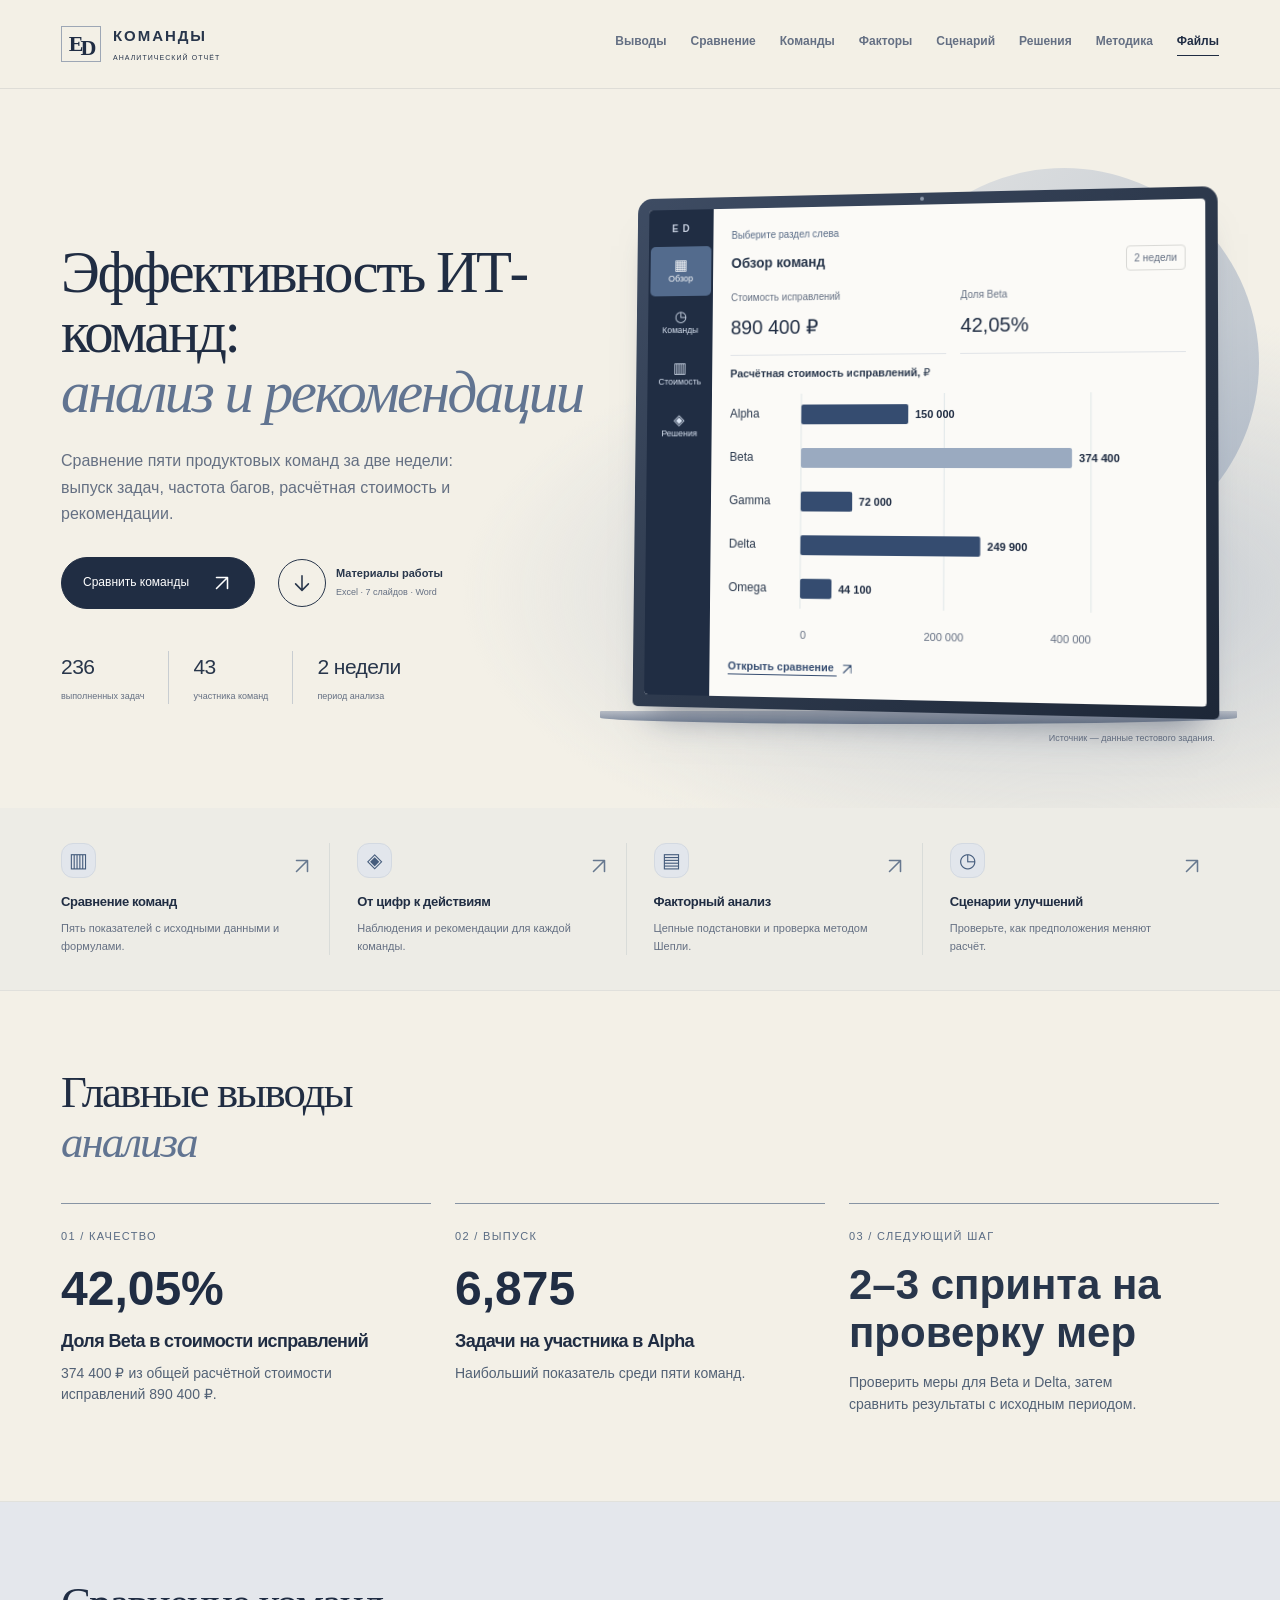
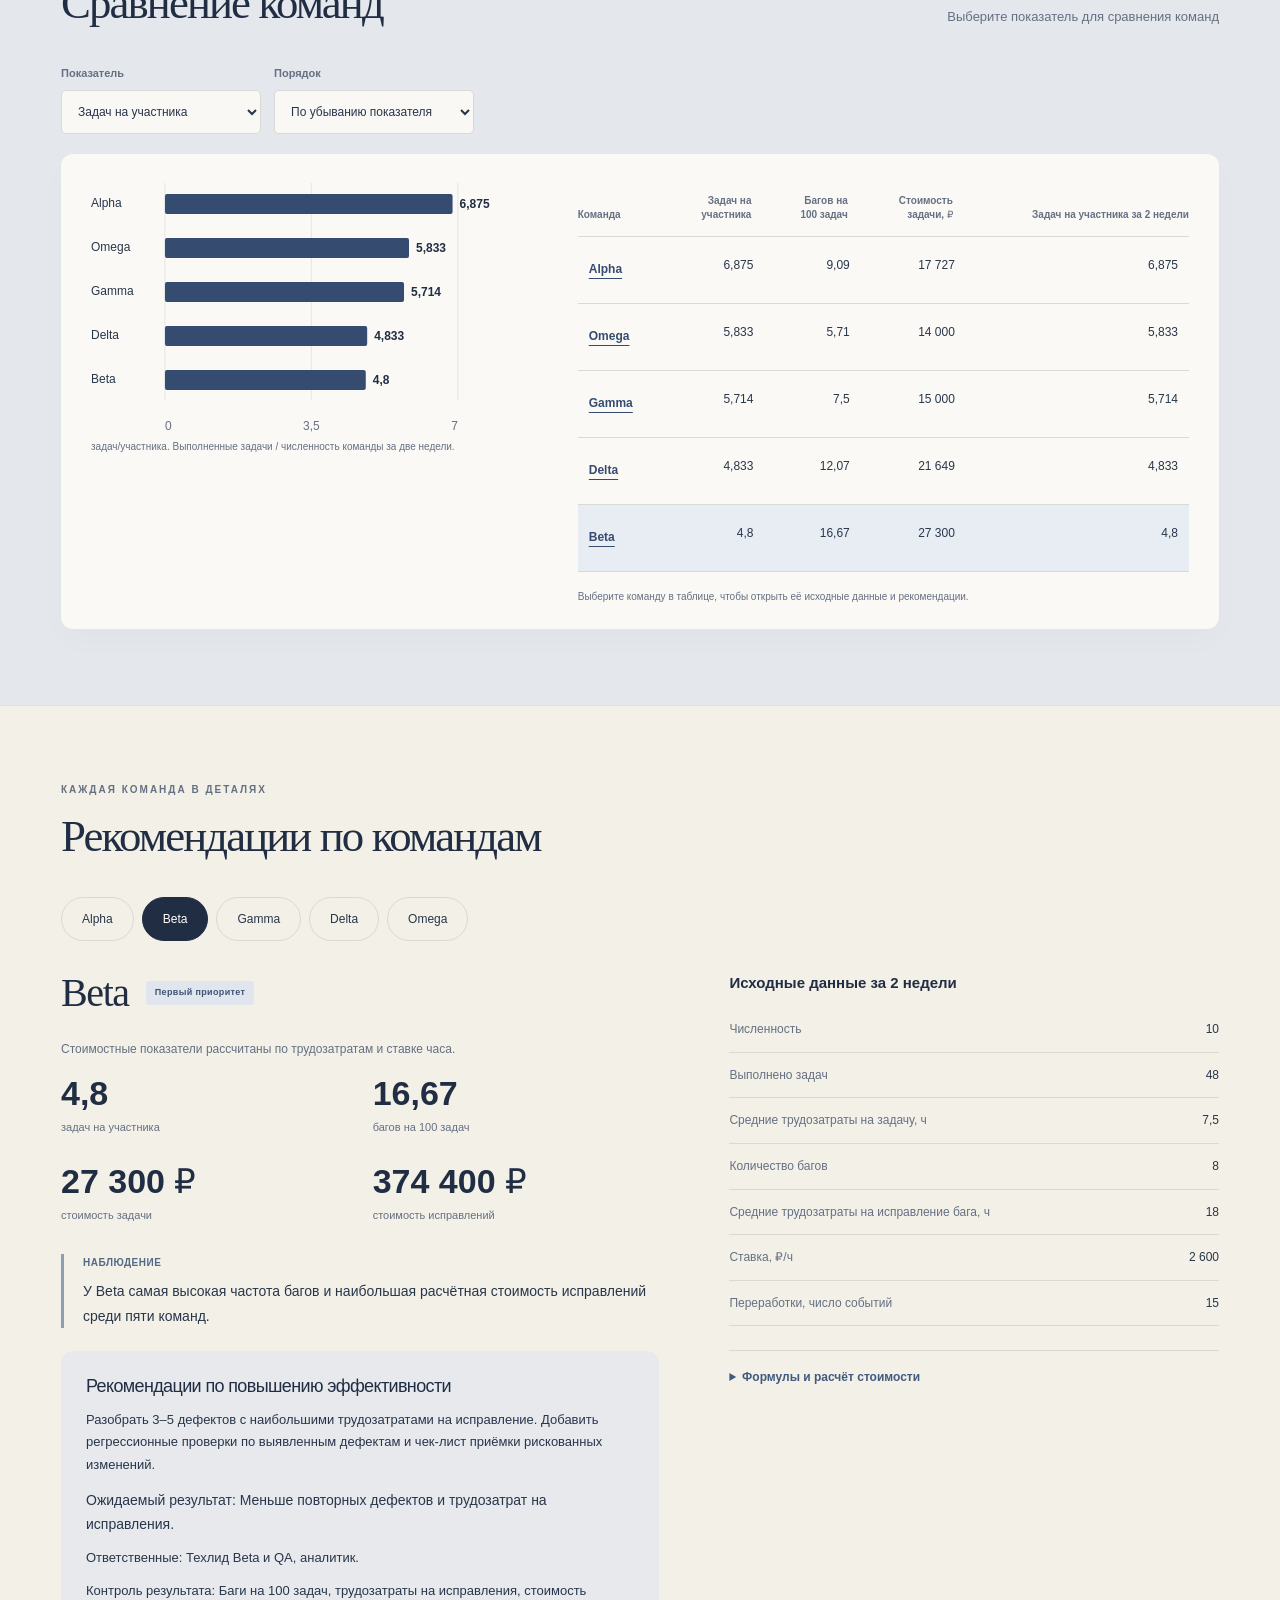
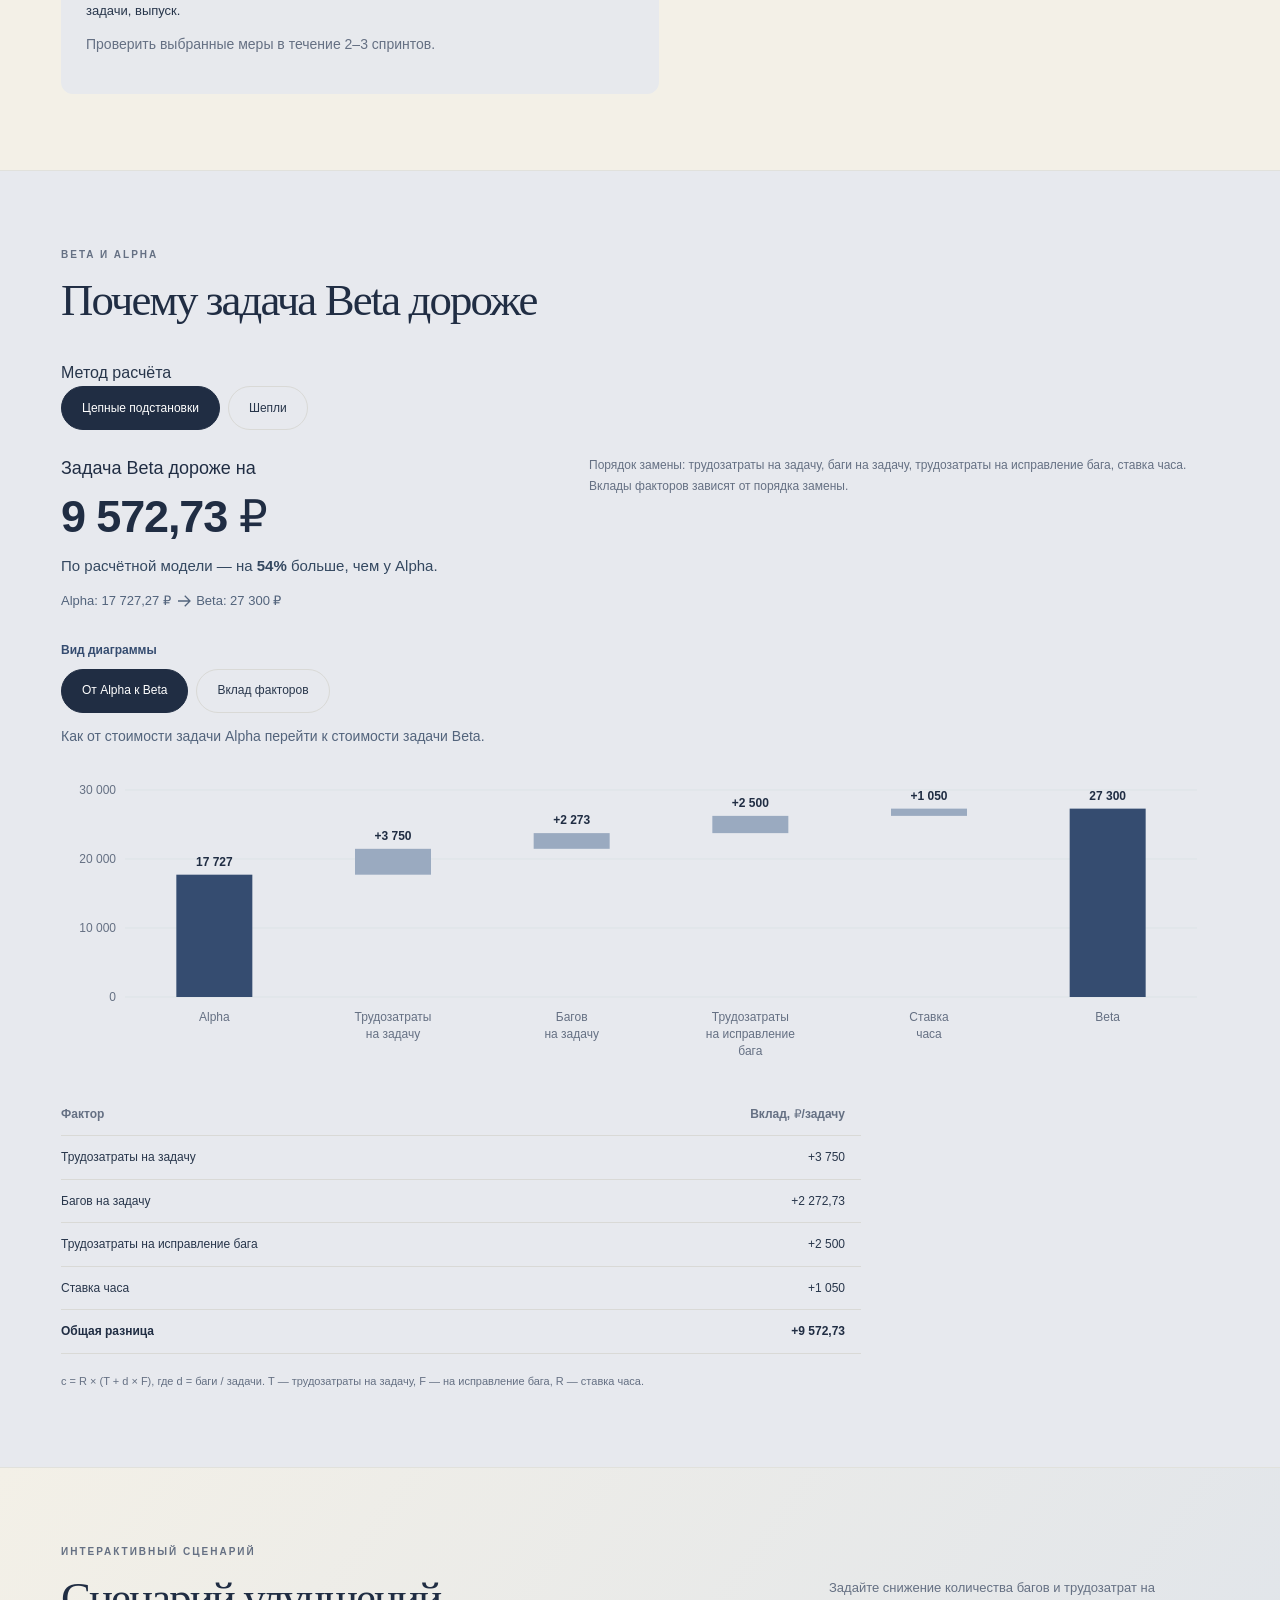
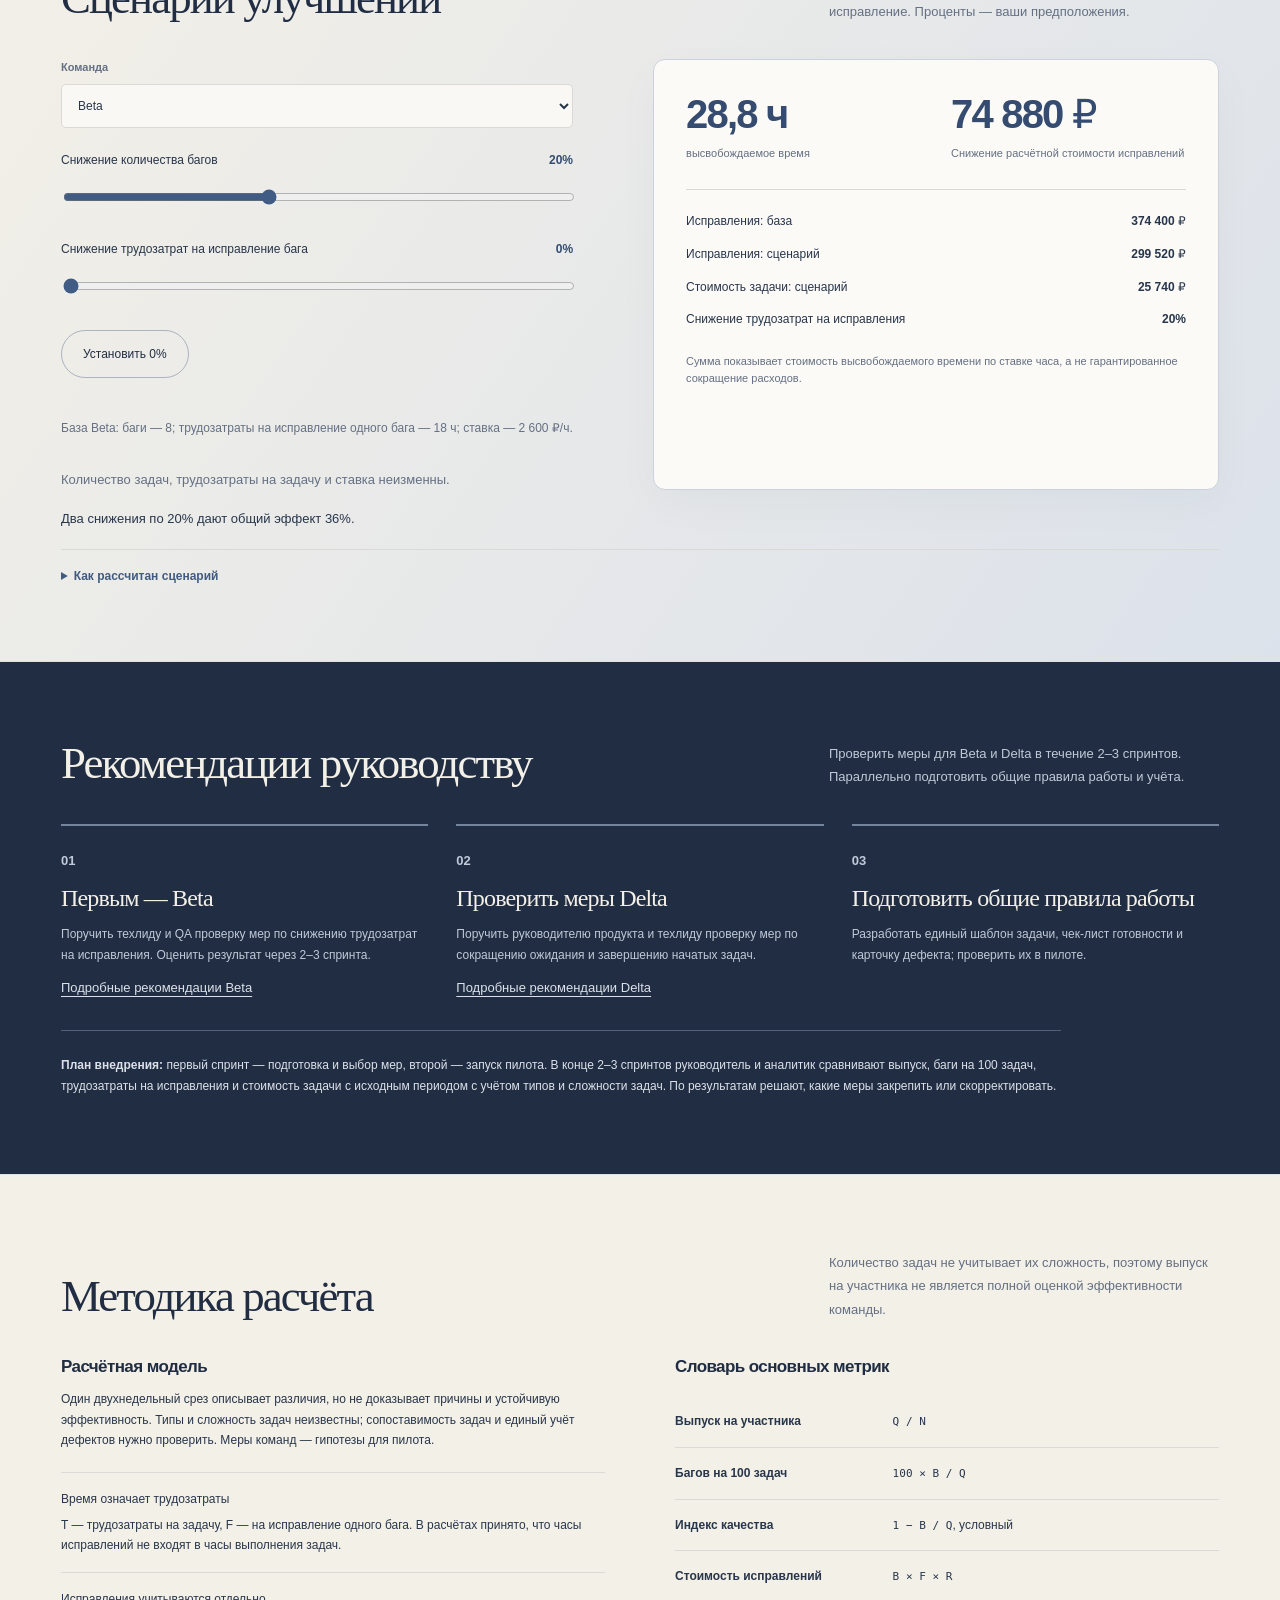
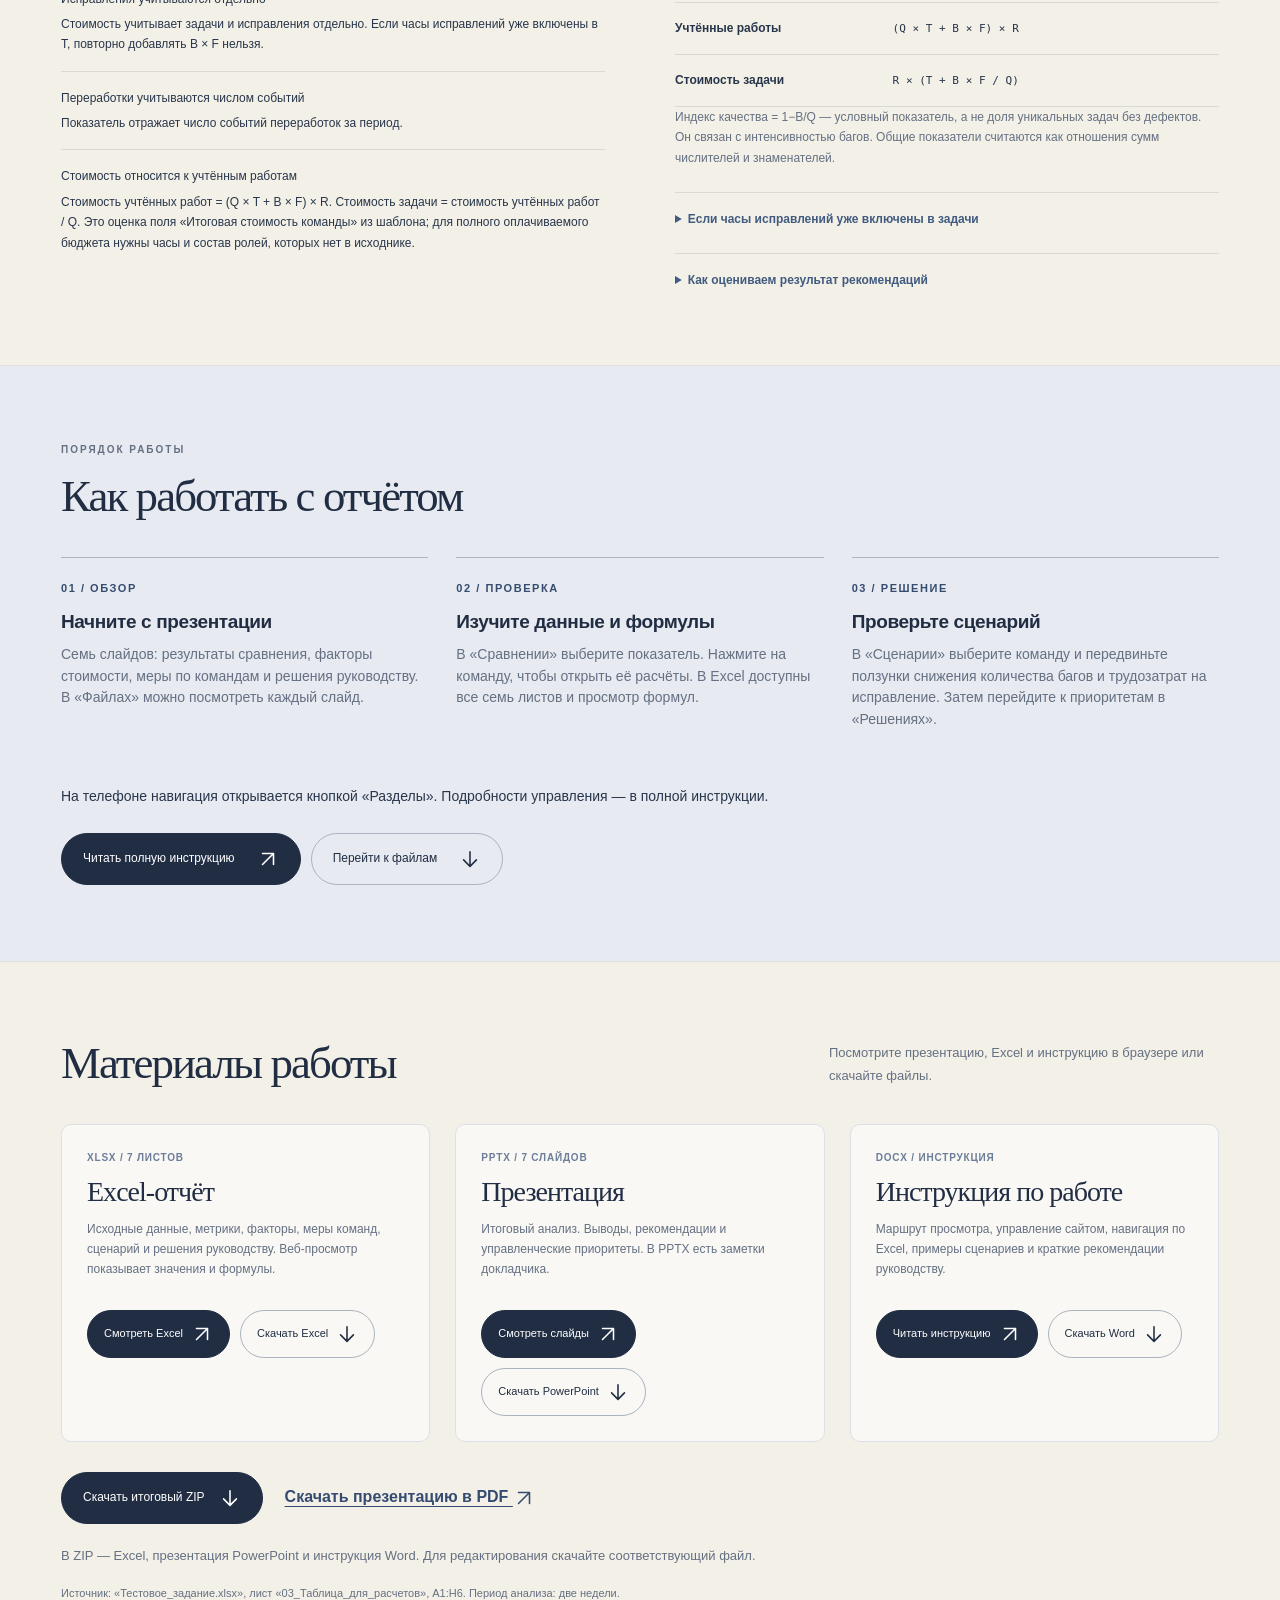
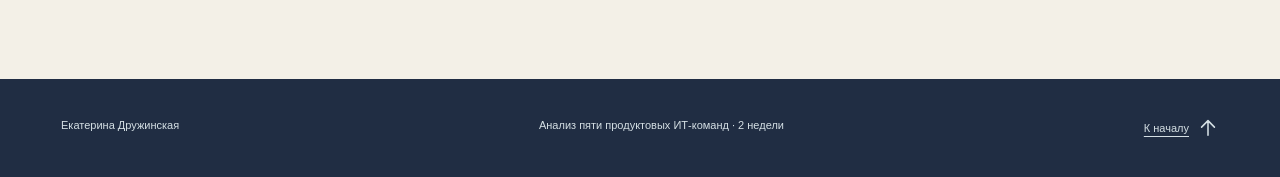
==== commit d871d0a2: "Перенести проектный макет и согласовать тексты отчёта и документов Сохранить исходные данные, 140 фо" ====
--- a/index.html
+++ b/index.html
@@ -66,59 +66,63 @@
 .footer-inner>a:hover .arrow-up{transform:translateY(-3px)}
 @media(prefers-reduced-motion:reduce){.drawn-arrow,.play-icon{transition:none}.drawn-arrow,.hero-link .play-icon{transform:none!important}}
 
+
+.draft-grid{display:grid;grid-template-columns:repeat(3,1fr);gap:24px}.draft-grid article{border-top:1px solid #8794a4;padding:24px 8px 10px 0}.draft-grid span{display:block;color:#596b83;font-size:11px;letter-spacing:.12em}.draft-grid strong{display:block;font:normal 48px Georgia,serif;color:#202d43;margin:15px 0}.draft-grid h3{font-size:18px;margin-bottom:12px}.draft-grid p{font-size:14px;color:#526175;max-width:310px}@media(max-width:740px){.draft-grid{grid-template-columns:1fr;gap:14px}.draft-grid strong{font-size:38px;margin:10px 0}.draft-grid article{padding-top:18px}}
+#factors .factor-verdict{max-width:490px}#factors .factor-lead{font-size:18px;color:#202d43;margin:0 0 9px}#factors .factor-header .difference{font:600 clamp(32px,4vw,45px)/1.1 Arial,Helvetica,sans-serif;letter-spacing:-.025em}#factors .factor-summary{font-size:15px;color:#344860;margin-top:12px}#factors .factor-compare{font-size:13px;color:#53647c;margin-top:14px}#factors .view-label{font-size:12px;font-weight:700;margin:30px 0 9px;color:#354c70}#factors .factor-description{margin:13px 0 15px;font-size:14px;color:#53647c}#factors [hidden]{display:none!important}#factors .donut-view{display:grid;grid-template-columns:minmax(200px,300px) minmax(0,1fr);gap:15px 40px;align-items:center;max-width:850px}#factors #donut-chart svg{display:block;width:100%;max-width:280px;margin:auto}#factors .donut-total{font:700 15px Arial,sans-serif;fill:#202d43}#factors .donut-caption{font:12px Arial,sans-serif;fill:#53647c}#factors .donut-legend{display:grid;gap:4px}#factors .donut-factor{display:grid;grid-template-columns:12px minmax(0,1fr) auto;align-items:center;gap:12px;text-align:left;background:transparent;border:0;border-bottom:1px solid #c8cfd8;padding:12px 8px;min-height:48px;color:#202d43}#factors .donut-factor.chosen{background:#d7deea}#factors .donut-factor strong{font-size:13px;font-variant-numeric:tabular-nums}#factors .donut-swatch{height:12px;width:12px;border-radius:50%}#factors .donut-feedback{grid-column:1/-1;color:#53647c;font-size:13px}#factors .waterfall-mobile{display:none}@media(max-width:740px){#factors .waterfall-scroll{display:none}#factors .waterfall-mobile{display:grid;gap:0;border-left:2px solid #b3c0d0;margin:22px 0 18px;padding-left:18px}#factors .flow-start,#factors .flow-end{display:flex;justify-content:space-between;gap:15px;padding:12px 0;color:#202d43;font-size:14px}#factors .flow-item{padding:12px 0;border-top:1px solid #cbd2db}#factors .flow-item>div{display:flex;justify-content:space-between;gap:12px;font-size:14px}#factors .flow-item span{white-space:nowrap;font-weight:700}#factors .flow-item small{display:block;margin-top:4px;color:#53647c}#factors .flow-end{border-top:1px solid #cbd2db}#factors .donut-view{grid-template-columns:1fr;gap:15px}#factors #donut-chart svg{max-width:215px}#factors .donut-feedback{grid-column:auto}}
+.device-sidebar{gap:2px;padding:12px 2px;justify-content:flex-start}.device-sidebar b{margin:0 0 8px}.device-sidebar button{display:flex;flex-direction:column;align-items:center;justify-content:center;gap:2px;background:transparent;color:#dae4f3;border:0;border-radius:5px;width:100%;min-height:51px;padding:4px 1px;font-size:15px;line-height:1}.device-sidebar button span{opacity:1}.device-sidebar button .mini-label{font:9px/1.15 Arial,sans-serif;letter-spacing:0}.device-sidebar button[aria-pressed=true]{background:#536b8d;color:#fff}.device-sidebar button:hover{background:#425b7e}.device-sidebar button:focus-visible{outline:2px solid #e2b650;outline-offset:-2px}.device-content [hidden]{display:none!important}.mini-instruction{font-size:10px!important;color:#576a85;margin:0 0 9px!important}.mini-screen .device-topline strong{font-size:14px}.mini-screen .device-topline>span{font-size:10px}.mini-screen .device-kpis span{font-size:10px}.mini-screen .device-chart-title{font-size:11px}.mini-link{display:inline-block;color:#354c70;text-decoration:underline;font-size:11px;font-weight:700;margin-top:12px;min-height:30px}.mini-desc{font-size:12px;color:#526178;line-height:1.5;margin:16px 0 8px}.mini-rows{margin-top:7px}.mini-rows>div{display:flex;justify-content:space-between;gap:8px;border-bottom:1px solid #e1e4e8;padding:7px 0;font-size:12px}.mini-compare{display:grid;grid-template-columns:1fr 1fr;gap:12px;margin-top:20px}.mini-compare>div{padding:12px;background:#e9edf2}.mini-compare small,.mini-compare strong{display:block}.mini-compare small{font-size:11px;color:#586980}.mini-compare strong{font-size:15px;margin-top:6px;white-space:nowrap}.mini-big{font-size:26px;color:#243b5d;font-weight:700;margin:5px 0}.mini-actions>div{border-bottom:1px solid #e0e4e8;padding:9px 0}.mini-actions b{font-size:12px}.mini-actions p{font-size:11px;color:#526178;line-height:1.4;margin:4px 0}.device-display{grid-template-columns:68px 1fr}.device-sidebar{width:auto;font-size:14px}.device-content{min-height:340px}.device-kpis{margin:14px 0 10px}@media(max-width:740px){.device-display{grid-template-columns:68px 1fr}.device-sidebar button{min-height:50px}.device-content{min-height:330px}.device{transform:none}.mini-compare{gap:6px}.mini-compare>div{padding:7px}.mini-compare strong{font-size:13px}}@media(max-width:370px){.device-display{grid-template-columns:60px 1fr}.device-sidebar button .mini-label{font-size:8px}.mini-compare strong{font-size:12px}}
+.draft-grid strong,.team-metric .value,.scenario-big .value,.factor-header .difference,.num,.hero-facts strong,.device-kpis b,.mini-big,.mini-compare strong,.mini-rows strong,.flow-start strong,.flow-end strong,.flow-item span,.factor-table td,.source-table td,.compare-grid td,.chart-container svg text,.scenario-row .num,.cell-number{font-family:Arial,Helvetica,sans-serif;font-variant-numeric:tabular-nums}.draft-grid strong,.team-metric .value,.scenario-big .value{font-weight:600}.device-scene{padding-bottom:38px}.scene-caption{position:static;text-align:right;margin:8px 4px 0}
+.draft-grid .pilot-duration{display:block;font:600 clamp(28px,3.3vw,42px)/1.15 Arial,Helvetica,sans-serif;color:var(--ink);margin:15px 0;letter-spacing:normal}.pilot-duration .duration-value{display:inline;font:inherit;letter-spacing:inherit;color:inherit;white-space:nowrap}.pilot-duration .duration-label{display:inline;font:inherit;letter-spacing:inherit;color:inherit}.team-cost-note{font-size:12px;color:var(--muted);margin:0 0 15px}.team-expected,.team-deadline{font-size:14px;line-height:1.7;margin:12px 0}.team-deadline{color:var(--muted)}.team-source td:first-child,.source-table td:first-child{overflow-wrap:break-word}.factor-methods,.chart-view{flex-wrap:wrap}.method-nav button{white-space:normal}.scenario-controls label>span{min-width:0}.scenario-controls label{overflow-wrap:break-word}.scenario-base-detail{margin-top:8px;color:var(--muted);font-size:13px}.scenario-disclosure{margin-top:18px}.scenario-disclosure p{font-size:13px;line-height:1.7;margin-top:12px}.scenario-note{margin-top:18px;font-size:13px;line-height:1.7}.team-deep-link{display:inline-block;margin:12px 0 0;text-decoration:underline;font-size:13px}.mini-screen .device-topline>span{white-space:nowrap}.mini-screen .device-topline{gap:8px}.device-display,.device-content,.mini-screen{min-width:0}.mini-link .drawn-arrow{width:15px;height:15px;vertical-align:middle;margin-left:3px}.scenario-big .label{overflow-wrap:break-word}.source-table{width:100%;table-layout:fixed}.source-table td:first-child{width:65%}.source-table td{word-break:normal}.scenario-row{gap:14px}.scenario-row>span:first-child{min-width:0}.mini-actions p{max-width:none}
+@media(max-width:740px){.draft-grid .pilot-duration{font-size:34px}.team-metrics{grid-template-columns:repeat(2,minmax(0,1fr))}.scenario-row{align-items:flex-start}.scenario-row .num{white-space:nowrap}.flow-item strong{min-width:0}.device-content{padding-left:13px;padding-right:13px}.mini-compare{grid-template-columns:1fr}.mini-compare strong{font-size:14px}.mini-compare>div{padding:6px}.mini-desc{margin:10px 0 6px}.device-content{min-height:365px}.mini-big{font-size:23px}.mini-rows>div{padding:6px 0}.mini-screen .device-topline strong{font-size:12px}.mini-screen .device-topline{flex-wrap:wrap}.hero-copy h1{overflow-wrap:normal}.hero-copy .title-nowrap{white-space:normal}}
+.hero-grid>*{min-width:0}.hero-copy{min-width:0}@media(max-width:740px){.hero-copy h1{font-size:clamp(34px,10vw,42px)}.hero-grid{min-width:0}.device-scene{min-width:0;max-width:100%}}
+@media(min-width:741px) and (max-width:1000px){.hero-copy h1{font-size:clamp(42px,5vw,52px)}}@media(max-width:370px){.hero-facts>div:last-child strong{font-size:18px;white-space:nowrap}}
+
 </style>
 </head>
 <body>
 <a class="sr-only" href="#overview">К содержанию отчёта</a>
-<header><div class="wrap header-inner"><a href="#top" class="brand"><span class="brand-mark" aria-hidden="true">E<span>D</span></span><span>КОМАНДЫ<span class="brand-sub">АНАЛИТИЧЕСКИЙ ОТЧЁТ</span></span></a><button class="menu" id="menu-toggle" aria-expanded="false" aria-controls="main-nav">Разделы</button><nav id="main-nav" aria-label="Разделы отчёта"><a href="#overview">Сравнение</a><a href="#team">Команды</a><a href="#factors">Факторы</a><a href="#scenario">Сценарий</a><a href="#leadership">Решения</a><a href="#instruction">Инструкция</a><a href="#files">Файлы</a></nav></div></header>
+<header><div class="wrap header-inner"><a href="#top" class="brand"><span class="brand-mark" aria-hidden="true">E<span>D</span></span><span>КОМАНДЫ<span class="brand-sub">АНАЛИТИЧЕСКИЙ ОТЧЁТ</span></span></a><button class="menu" id="menu-toggle" aria-expanded="false" aria-controls="main-nav">Разделы</button><nav id="main-nav" aria-label="Разделы отчёта"><a href="#findings">Выводы</a><a href="#overview">Сравнение</a><a href="#team">Команды</a><a href="#factors">Факторы</a><a href="#scenario">Сценарий</a><a href="#leadership">Решения</a><a href="#method">Методика</a><a href="#files">Файлы</a></nav></div></header>
 <main>
-<section class="hero" id="top"><div class="wrap">
-<div class="hero-grid"><div class="hero-copy"><p class="eyebrow"><span class="live-dot"></span>Пять продуктовых ИТ-команд</p><h1>От данных<br>к <em>обоснованным</em><br>решениям.</h1><p class="hero-lead">Выпуск, качество и стоимость работы команд. Прозрачные расчёты, факторы различий и конкретные меры повышения эффективности.</p><div class="hero-actions"><a class="btn" href="#overview">Изучить анализ <span aria-hidden="true"><svg class="drawn-arrow arrow-right" width="22" height="22" viewBox="0 0 24 24" fill="none" stroke="currentColor" stroke-width="1.7" stroke-linecap="round" stroke-linejoin="round" aria-hidden="true" focusable="false"><path d="M6 18 18 6M6 6h12v12"/></svg></span></a><a class="hero-link" href="#files"><span class="play-icon" aria-hidden="true"><svg class="drawn-arrow arrow-down" width="22" height="22" viewBox="0 0 24 24" fill="none" stroke="currentColor" stroke-width="1.7" stroke-linecap="round" stroke-linejoin="round" aria-hidden="true" focusable="false"><path d="M12 4v16M5 13l7 7 7-7"/></svg></span><span>Материалы работы<small>Excel · 7 слайдов · Word</small></span></a></div><div class="hero-facts"><div><strong>236</strong><span>выполненных задач</span></div><div><strong>43</strong><span>участника команд</span></div><div><strong>2 недели</strong><span>период наблюдения</span></div></div></div>
-<div class="device-scene"><div class="scene-disc"></div><div class="device"><div class="device-camera"></div><div class="device-display"><aside class="device-sidebar" aria-hidden="true"><b>E D</b><span class="device-side-active">▦</span><span>◷</span><span>▥</span><span>◈</span></aside><div class="device-content"><div class="device-topline"><strong>Обзор команд</strong><span>2 недели</span></div><div class="device-kpis"><div><span>Исправления всего</span><b>890 400 ₽</b></div><div><span>Доля Beta</span><b>42,05%</b></div></div><div class="device-chart-title">Расчётная стоимость исправлений, ₽</div><div class="chart-container" id="hero-chart"></div></div></div></div><div class="device-base"></div><div class="device-chip"><span class="chip-dot"></span><span>Первый приоритет<b>Сократить затраты исправлений Beta</b></span><span class="chip-arrow" aria-hidden="true"><svg class="drawn-arrow arrow-right" width="22" height="22" viewBox="0 0 24 24" fill="none" stroke="currentColor" stroke-width="1.7" stroke-linecap="round" stroke-linejoin="round" aria-hidden="true" focusable="false"><path d="M6 18 18 6M6 6h12v12"/></svg></span></div><p class="scene-caption">Реальные данные задания. Один двухнедельный срез.</p></div></div>
-<p class="hero-note">Расчётная модель: активные часы задач и исправлений × ставка часа. Анализ пяти команд за две недели.</p></div></section>
+<section class="hero" id="top"><div class="wrap"><div class="hero-grid"><div class="hero-copy"><h1>Эффективность <span class="title-nowrap">ИТ-команд:</span><br><em>анализ и рекомендации</em></h1><p class="hero-lead">Сравнение пяти продуктовых команд за две недели: выпуск задач, частота багов, расчётная стоимость и рекомендации.</p><div class="hero-actions"><a class="btn" href="#overview">Сравнить команды <svg class="drawn-arrow arrow-right" width="22" height="22" viewBox="0 0 24 24" fill="none" stroke="currentColor" stroke-width="1.7" stroke-linecap="round" stroke-linejoin="round" aria-hidden="true"><path d="M6 18 18 6M6 6h12v12"/></svg></a><a class="hero-link" href="#files"><span class="play-icon" aria-hidden="true"><svg class="drawn-arrow arrow-down" width="22" height="22" viewBox="0 0 24 24" fill="none" stroke="currentColor" stroke-width="1.7" stroke-linecap="round" stroke-linejoin="round"><path d="M12 4v16M5 13l7 7 7-7"/></svg></span><span>Материалы работы<small>Excel · 7 слайдов · Word</small></span></a></div><div class="hero-facts"><div><strong>236</strong><span>выполненных задач</span></div><div><strong>43</strong><span>участника команд</span></div><div><strong>2 недели</strong><span>период анализа</span></div></div></div>
+<div class="device-scene"><div class="scene-disc"></div><div class="device"><div class="device-camera"></div><div class="device-display"><nav class="device-sidebar" aria-label="Мини-презентация"><b aria-hidden="true">E D</b><button type="button" data-mini-panel="mini-overview" aria-label="Обзор" aria-pressed="true"><span aria-hidden="true">▦</span><span class="mini-label">Обзор</span></button><button type="button" data-mini-panel="mini-teams" aria-label="Команды" aria-pressed="false"><span aria-hidden="true">◷</span><span class="mini-label">Команды</span></button><button type="button" data-mini-panel="mini-cost" aria-label="Стоимость" aria-pressed="false"><span aria-hidden="true">▥</span><span class="mini-label">Стоимость</span></button><button type="button" data-mini-panel="mini-actions" aria-label="Рекомендации" aria-pressed="false"><span aria-hidden="true">◈</span><span class="mini-label">Решения</span></button></nav><div class="device-content"><p class="mini-instruction">Выберите раздел слева</p><div id="mini-overview" class="mini-screen"><div class="device-topline"><strong>Обзор команд</strong><span>2 недели</span></div><div class="device-kpis"><div><span>Стоимость исправлений</span><b>890 400 ₽</b></div><div><span>Доля Beta</span><b>42,05%</b></div></div><div class="device-chart-title">Расчётная стоимость исправлений, ₽</div><div class="chart-container" id="hero-chart"></div><a class="mini-link" href="#overview">Открыть сравнение <svg class="drawn-arrow arrow-right" width="18" height="18" viewBox="0 0 24 24" fill="none" stroke="currentColor" stroke-width="1.7" stroke-linecap="round" stroke-linejoin="round" aria-hidden="true"><path d="M6 18 18 6M6 6h12v12"/></svg></a></div><div id="mini-teams" class="mini-screen" hidden><div class="device-topline"><strong>Сравнение команд</strong><span>2 недели</span></div><p class="mini-desc">Выполненные задачи на участника</p><div class="mini-rows" id="mini-team-rows"></div><a class="mini-link" href="#team">Анализ команд <svg class="drawn-arrow arrow-right" width="18" height="18" viewBox="0 0 24 24" fill="none" stroke="currentColor" stroke-width="1.7" stroke-linecap="round" stroke-linejoin="round" aria-hidden="true"><path d="M6 18 18 6M6 6h12v12"/></svg></a></div><div id="mini-cost" class="mini-screen" hidden><div class="device-topline"><strong>Стоимость задачи</strong><span>2 недели</span></div><div class="mini-compare"><div><small>Alpha</small><strong>17 727,27 ₽</strong></div><div><small>Beta</small><strong>27 300 ₽</strong></div></div><p class="mini-desc">По расчётной модели задача Beta дороже на</p><p class="mini-big">9 572,73 ₽</p><p class="mini-desc">или на 54% относительно Alpha</p><a class="mini-link" href="#factors">Изучить факторы <svg class="drawn-arrow arrow-right" width="18" height="18" viewBox="0 0 24 24" fill="none" stroke="currentColor" stroke-width="1.7" stroke-linecap="round" stroke-linejoin="round" aria-hidden="true"><path d="M6 18 18 6M6 6h12v12"/></svg></a></div><div id="mini-actions" class="mini-screen" hidden><div class="device-topline"><strong>Рекомендации</strong><span>2 недели</span></div><div class="mini-actions"><div><b>01 · Beta</b><p>Проверить меры по снижению трудозатрат на исправления.</p></div><div><b>02 · Delta</b><p>Проверить меры по сокращению ожидания и завершению задач.</p></div><div><b>03 · Результат</b><p>Сравнить показатели через 2–3 спринта.</p></div></div><a class="mini-link" href="#leadership">Решения для руководства <svg class="drawn-arrow arrow-right" width="18" height="18" viewBox="0 0 24 24" fill="none" stroke="currentColor" stroke-width="1.7" stroke-linecap="round" stroke-linejoin="round" aria-hidden="true"><path d="M6 18 18 6M6 6h12v12"/></svg></a></div></div></div></div><div class="device-base"></div><p class="scene-caption">Источник — данные тестового задания.</p></div></div></div></section>
+
 <section class="feature-strip" aria-label="Возможности отчёта"><div class="wrap feature-grid">
 <a href="#overview"><span class="feature-icon" aria-hidden="true">▥</span><h3>Сравнение команд</h3><p>Пять показателей с исходными данными и формулами.</p><span class="feature-arrow" aria-hidden="true"><svg class="drawn-arrow arrow-right" width="22" height="22" viewBox="0 0 24 24" fill="none" stroke="currentColor" stroke-width="1.7" stroke-linecap="round" stroke-linejoin="round" aria-hidden="true" focusable="false"><path d="M6 18 18 6M6 6h12v12"/></svg></span></a>
 <a href="#team"><span class="feature-icon" aria-hidden="true">◈</span><h3>От цифр к действиям</h3><p>Наблюдения и рекомендации для каждой команды.</p><span class="feature-arrow" aria-hidden="true"><svg class="drawn-arrow arrow-right" width="22" height="22" viewBox="0 0 24 24" fill="none" stroke="currentColor" stroke-width="1.7" stroke-linecap="round" stroke-linejoin="round" aria-hidden="true" focusable="false"><path d="M6 18 18 6M6 6h12v12"/></svg></span></a>
 <a href="#factors"><span class="feature-icon" aria-hidden="true">▤</span><h3>Факторный анализ</h3><p>Цепные подстановки и проверка методом Шепли.</p><span class="feature-arrow" aria-hidden="true"><svg class="drawn-arrow arrow-right" width="22" height="22" viewBox="0 0 24 24" fill="none" stroke="currentColor" stroke-width="1.7" stroke-linecap="round" stroke-linejoin="round" aria-hidden="true" focusable="false"><path d="M6 18 18 6M6 6h12v12"/></svg></span></a>
 <a href="#scenario"><span class="feature-icon" aria-hidden="true">◷</span><h3>Сценарии улучшений</h3><p>Проверьте, как предположения меняют расчёт.</p><span class="feature-arrow" aria-hidden="true"><svg class="drawn-arrow arrow-right" width="22" height="22" viewBox="0 0 24 24" fill="none" stroke="currentColor" stroke-width="1.7" stroke-linecap="round" stroke-linejoin="round" aria-hidden="true" focusable="false"><path d="M6 18 18 6M6 6h12v12"/></svg></span></a></div></section>
-<section class="section questions-section"><div class="wrap questions-layout"><div><p class="eyebrow">Одна задача — несколько ракурсов</p><h2>Увидеть различия.<br><em>Выбрать действия.</em></h2><p>Число задач, баги и затраты раскрывают разные стороны работы команд. Рекомендации связывают эти показатели с конкретными изменениями процесса.</p><a href="#overview" class="btn">Сравнить показатели <span aria-hidden="true"><svg class="drawn-arrow arrow-right" width="22" height="22" viewBox="0 0 24 24" fill="none" stroke="currentColor" stroke-width="1.7" stroke-linecap="round" stroke-linejoin="round" aria-hidden="true" focusable="false"><path d="M6 18 18 6M6 6h12v12"/></svg></span></a></div><div class="question-cards"><a href="#overview"><span>01 / ВЫПУСК</span><h3>Сколько задач<br>на участника?</h3><p>Сравнение с учётом размера команды.</p><b aria-hidden="true"><svg class="drawn-arrow arrow-right" width="22" height="22" viewBox="0 0 24 24" fill="none" stroke="currentColor" stroke-width="1.7" stroke-linecap="round" stroke-linejoin="round" aria-hidden="true" focusable="false"><path d="M6 18 18 6M6 6h12v12"/></svg></b></a><a href="#team"><span>02 / КАЧЕСТВО</span><h3>Как сократить<br>дефекты?</h3><p>Чек-листы, тесты и единый порядок учёта.</p><b aria-hidden="true"><svg class="drawn-arrow arrow-right" width="22" height="22" viewBox="0 0 24 24" fill="none" stroke="currentColor" stroke-width="1.7" stroke-linecap="round" stroke-linejoin="round" aria-hidden="true" focusable="false"><path d="M6 18 18 6M6 6h12v12"/></svg></b></a><a href="#factors"><span>03 / СТОИМОСТЬ</span><h3>Из чего<br>возник разрыв?</h3><p>Время задачи, баги, исправления и ставка.</p><b aria-hidden="true"><svg class="drawn-arrow arrow-right" width="22" height="22" viewBox="0 0 24 24" fill="none" stroke="currentColor" stroke-width="1.7" stroke-linecap="round" stroke-linejoin="round" aria-hidden="true" focusable="false"><path d="M6 18 18 6M6 6h12v12"/></svg></b></a><a href="#scenario"><span>04 / СЦЕНАРИЙ</span><h3>Какой ресурс<br>высвободится?</h3><p>Эффект при заданных предположениях.</p><b aria-hidden="true"><svg class="drawn-arrow arrow-right" width="22" height="22" viewBox="0 0 24 24" fill="none" stroke="currentColor" stroke-width="1.7" stroke-linecap="round" stroke-linejoin="round" aria-hidden="true" focusable="false"><path d="M6 18 18 6M6 6h12v12"/></svg></b></a></div></div></section>
-<section class="section" id="overview"><div class="wrap"><div class="section-heading"><div><p class="eyebrow">Выпуск и ресурс</p><h2>Сравните команды.<br><em>Определите приоритеты.</em></h2></div><p>Сравнение выпуска на участника, интенсивности багов и стоимости задачи за двухнедельный период.</p></div>
+<section class="section draft-insights" id="findings"><div class="wrap"><div class="section-heading"><div><h2>Главные выводы<br><em>анализа</em></h2></div></div><div class="draft-grid"><article><span>01 / КАЧЕСТВО</span><strong>42,05%</strong><h3>Доля Beta в стоимости исправлений</h3><p>374 400 ₽ из общей расчётной стоимости исправлений 890 400 ₽.</p></article><article><span>02 / ВЫПУСК</span><strong>6,875</strong><h3>Задачи на участника в Alpha</h3><p>Наибольший показатель среди пяти команд.</p></article><article><span>03 / СЛЕДУЮЩИЙ ШАГ</span><h3 class="pilot-duration"><span class="duration-value">2–3 спринта</span> <span class="duration-label">на проверку мер</span></h3><p>Проверить меры для Beta и Delta, затем сравнить результаты с исходным периодом.</p></article></div></div></section>
+
+<section class="section" id="overview"><div class="wrap"><div class="section-heading"><div><h2>Сравнение команд</h2></div><p>Выберите показатель для сравнения команд</p></div>
  <div class="controls"><label class="field" for="metric">Показатель<select id="metric"><option value="productivity">Задач на участника</option><option value="cost_per_task">Стоимость задачи</option><option value="density100">Багов на 100 задач</option><option value="bug_cost">Стоимость исправлений</option><option value="q">Выполненные задачи</option></select></label><label class="field" for="sort-order">Порядок<select id="sort-order"><option value="value">По убыванию показателя</option><option value="name">По названию команды</option></select></label></div>
  <div class="compare-grid"><div><div class="chart-container" id="compare-chart"></div><p class="small muted" id="metric-caption"></p></div><div><div class="table-scroll"><table aria-label="Основные показатели пяти команд"><thead><tr><th>Команда</th><th>Задач на<br>участника</th><th>Багов на<br>100 задач</th><th>Стоимость<br>задачи, ₽</th><th id="selected-metric-header">Выбранный показатель</th></tr></thead><tbody id="comparison-body"></tbody></table></div><p class="compare-note">Выберите команду в таблице, чтобы открыть её исходные данные и рекомендации.</p></div></div>
 </div></section>
 
-<section class="section" id="team"><div class="wrap"><div class="section-heading"><div><p class="eyebrow">Каждая команда в деталях</p><h2>От наблюдения<br>к действию.</h2></div><p>Для каждой команды определены мера повышения эффективности, ответственные роли и показатели результата.</p></div>
+<section class="section" id="team"><div class="wrap"><div class="section-heading"><div><p class="eyebrow">Каждая команда в деталях</p><h2>Рекомендации по командам</h2></div></div>
  <div class="team-nav" id="team-buttons" aria-label="Выбор команды"></div>
- <div class="team-layout"><div><div class="team-summary"><h3 id="team-name">Beta</h3><span class="tag" id="team-tag">Приоритет проверки</span></div><div class="team-metrics" id="team-metrics"></div><div class="insight"><div class="label">Наблюдение</div><p id="team-observation"></p></div><div class="recommendation"><h3>Рекомендации по повышению эффективности</h3><p id="team-action"></p><p class="small" id="team-owner"></p><p class="small" id="team-measure"></p></div></div><div><p class="source-title">Исходные данные за 2 недели</p><table class="source-table" aria-label="Исходные поля выбранной команды"><tbody id="team-source"></tbody></table><details id="formula-detail"><summary>Формулы и расчёт стоимости</summary><p><code class="formula-line" id="formula-cost"></code><code class="formula-line" id="formula-price"></code></p><p class="muted">Модель расчёта: T и F — активные часы. Исправления показаны отдельной составляющей стоимости работ.</p><p id="alternative-cost"></p></details></div></div>
+ <div class="team-layout"><div><div class="team-summary"><h3 id="team-name">Beta</h3><span class="tag" id="team-tag">Приоритет проверки</span></div><p class="team-cost-note">Стоимостные показатели рассчитаны по трудозатратам и ставке часа.</p><div class="team-metrics" id="team-metrics"></div><div class="insight"><div class="label">Наблюдение</div><p id="team-observation"></p></div><div class="recommendation"><h3>Рекомендации по повышению эффективности</h3><p id="team-action"></p><p class="team-expected" id="team-expected"></p><p class="small" id="team-owner"></p><p class="small" id="team-measure"></p><p class="team-deadline" id="team-deadline"></p></div></div><div><p class="source-title">Исходные данные за 2 недели</p><table class="source-table" aria-label="Исходные данные выбранной команды"><tbody id="team-source"></tbody></table><details id="formula-detail"><summary>Формулы и расчёт стоимости</summary><p><code class="formula-line" id="formula-cost"></code><code class="formula-line" id="formula-price"></code></p><p class="muted">T и F — трудозатраты на задачу и исправление одного бага. В расчётах принято, что часы исправлений не входят в часы выполнения задач.</p><p id="alternative-cost"></p></details></div></div>
 </div></section>
 
-<section class="section" id="factors"><div class="wrap"><div class="section-heading"><div><p class="eyebrow">Beta и Alpha</p><h2>Разница в стоимости.<br><em>Четыре фактора.</em></h2></div><p>Разложение стоимости одной пары: Beta — приоритет по затратам исправлений, Alpha — ориентир выпуска на участника. Модель раздельных трудозатрат.</p></div>
- <div class="method-nav" aria-label="Метод разложения"><button data-method="chain" aria-pressed="true">Цепные подстановки</button><button data-method="shapley" aria-pressed="false">Шепли</button></div>
- <div class="factor-header"><div><div class="difference num">+9572,73 ₽</div><p class="small muted">на задачу, или +54% относительно Alpha</p></div><p id="factor-method-text">Порядок замены: время задачи, интенсивность багов, время исправления, ставка. Распределение вкладов зависит от порядка.</p></div>
- <div class="waterfall-scroll"><div class="waterfall chart-container" id="factor-chart"></div></div>
- <table class="factor-table" aria-label="Вклады факторов в разницу стоимости"><thead><tr><th>Фактор</th><th>Вклад, ₽/задачу</th></tr></thead><tbody id="factor-body"></tbody></table>
- <p class="model-note">Формула: c = R × (T + d × F), d = баги / задачи. Разложение показывает вклад времени задачи, интенсивности багов, времени исправления и ставки в стоимость задачи.</p>
-</div></section>
-
-<section class="section scenario-section" id="scenario"><div class="wrap"><div class="section-heading"><div><p class="eyebrow">Интерактивный сценарий</p><h2>Меняйте предположения.<br><em>Изучайте эффект.</em></h2></div><p>Проверьте сценарий снижения количества багов и времени исправления. Проценты — ваши предположения.</p></div>
+<section class="section" id="factors"><div class="wrap"><div class="section-heading"><div><p class="eyebrow">Beta и Alpha</p><h2>Почему задача Beta дороже</h2></div></div><p class="control-label">Метод расчёта</p><div class="method-nav factor-methods" aria-label="Метод разложения"><button type="button" data-method="chain" aria-pressed="true">Цепные подстановки</button><button type="button" data-method="shapley" aria-pressed="false">Шепли</button></div><div class="factor-header"><div class="factor-verdict"><p class="factor-lead">Задача Beta дороже на</p><div class="difference num">9 572,73 ₽</div><p class="factor-summary">По расчётной модели — на <strong>54%</strong> больше, чем у Alpha.</p><p class="factor-compare">Alpha: 17 727,27 ₽ <svg class="drawn-arrow arrow-right" width="18" height="18" viewBox="0 0 24 24" fill="none" stroke="currentColor" stroke-width="1.7" aria-hidden="true"><path d="M4 12h16M13 5l7 7-7 7"/></svg> Beta: 27 300 ₽</p></div><p id="factor-method-text"></p></div><div class="view-label">Вид диаграммы</div><div class="method-nav chart-view" aria-label="Вид диаграммы"><button type="button" data-factor-view="waterfall" aria-pressed="true">От Alpha к Beta</button><button type="button" data-factor-view="donut" aria-pressed="false">Вклад факторов</button></div><p id="factor-view-description" class="factor-description">Как от стоимости задачи Alpha перейти к стоимости задачи Beta.</p><div id="waterfall-view"><div class="waterfall-scroll"><div class="waterfall chart-container" id="factor-chart"></div></div><div id="waterfall-mobile" class="waterfall-mobile"></div></div><div id="donut-view" class="donut-view" hidden><div id="donut-chart"></div><div id="donut-legend" class="donut-legend"></div><p id="donut-feedback" class="donut-feedback" aria-live="polite">Выберите фактор, чтобы увидеть его вклад.</p></div><table class="factor-table" aria-label="Вклады факторов в разницу стоимости"><thead><tr><th>Фактор</th><th>Вклад, ₽/задачу</th></tr></thead><tbody id="factor-body"></tbody></table><p class="model-note">c = R × (T + d × F), где d = баги / задачи. T — трудозатраты на задачу, F — на исправление бага, R — ставка часа.</p></div></section>
+
+
+<section class="section scenario-section" id="scenario"><div class="wrap"><div class="section-heading"><div><p class="eyebrow">Интерактивный сценарий</p><h2>Сценарий улучшений</h2></div><p>Задайте снижение количества багов и трудозатрат на исправление. Проценты — ваши предположения.</p></div>
  <div class="scenario-layout"><div class="scenario-controls"><label class="field" for="scenario-team">Команда<select id="scenario-team"><option>Alpha</option><option selected>Beta</option><option>Gamma</option><option>Delta</option><option>Omega</option></select></label>
  <label class="range-field" for="bugs-drop"><span class="range-title"><span>Снижение количества багов</span><output id="bugs-drop-label">20%</output></span><input id="bugs-drop" type="range" min="0" max="50" step="5" value="20"></label>
- <label class="range-field" for="fix-drop"><span class="range-title"><span>Снижение времени исправления</span><output id="fix-drop-label">0%</output></span><input id="fix-drop" type="range" min="0" max="50" step="5" value="0"></label>
- <div><button class="btn secondary" id="reset-scenario" type="button">Сбросить изменения</button></div><p class="scenario-baseline" id="scenario-inputs"></p></div>
- <div class="scenario-result" aria-live="polite" aria-atomic="true"><div class="scenario-big"><div><div class="value num" id="scenario-hours">28,8 ч</div><div class="label">высвобождаемое время</div></div><div><div class="value num" id="scenario-value">74 880 ₽</div><div class="label">снижение расчётной стоимости</div></div></div>
- <div class="scenario-row"><span>Исправления: база</span><span class="num" id="scenario-base"></span></div><div class="scenario-row"><span>Исправления: сценарий</span><span class="num" id="scenario-new"></span></div><div class="scenario-row"><span>Стоимость задачи: сценарий</span><span class="num" id="scenario-unit"></span></div><div class="scenario-row"><span>Совместное снижение исправлений</span><span class="num" id="scenario-percent"></span></div><p class="scenario-disclaimer">Показан ресурс высвобождаемого времени и его стоимостная оценка по ставке часа.</p></div></div>
- <p class="model-note">В сценарии Q, T и R неизменны. Остаток часов = B × (1−sB) × F × (1−sF). Два снижения по 20% дают совместный эффект 36%. Дробное число багов — математическое ожидание.</p>
+ <label class="range-field" for="fix-drop"><span class="range-title"><span>Снижение трудозатрат на исправление бага</span><output id="fix-drop-label">0%</output></span><input id="fix-drop" type="range" min="0" max="50" step="5" value="0"></label>
+ <div><button class="btn secondary" id="reset-scenario" type="button">Установить 0%</button></div><p class="scenario-baseline" id="scenario-inputs"></p><p class="scenario-base-detail">Количество задач, трудозатраты на задачу и ставка неизменны.</p></div>
+ <div class="scenario-result" aria-live="polite" aria-atomic="true"><div class="scenario-big"><div><div class="value num" id="scenario-hours">28,8 ч</div><div class="label">высвобождаемое время</div></div><div><div class="value num" id="scenario-value">74 880 ₽</div><div class="label">Снижение расчётной стоимости исправлений</div></div></div>
+ <div class="scenario-row"><span>Исправления: база</span><span class="num" id="scenario-base"></span></div><div class="scenario-row"><span>Исправления: сценарий</span><span class="num" id="scenario-new"></span></div><div class="scenario-row"><span>Стоимость задачи: сценарий</span><span class="num" id="scenario-unit"></span></div><div class="scenario-row"><span>Снижение трудозатрат на исправления</span><span class="num" id="scenario-percent"></span></div><p class="scenario-disclaimer">Сумма показывает стоимость высвобождаемого времени по ставке часа, а не гарантированное сокращение расходов.</p></div></div>
+ <p class="scenario-note">Два снижения по 20% дают общий эффект 36%.</p><details class="scenario-disclosure"><summary>Как рассчитан сценарий</summary><p>Количество задач Q, трудозатраты на задачу T и ставка часа R неизменны. Трудозатраты на исправления = B × (1−sB) × F × (1−sF), где B — количество багов, F — трудозатраты на исправление одного бага, sB и sF — заданные доли снижения. Дробное количество багов — математическое ожидание.</p></details>
 </div></section>
 
-<section class="section" id="leadership"><div class="wrap"><div class="section-heading"><div><p class="eyebrow">Итоговое управленческое решение</p><h2>Краткие рекомендации<br><em>для руководства.</em></h2></div><p>Запустить меры для Beta и Delta на 2–3 спринта. Параллельно закрепить общие практики работы и учёта.</p></div><div class="pilot-list leadership-grid"><div class="pilot-step"><h3>Первым — Beta</h3><p>Поручить техлиду и QA разбор 3–5 затратных дефектов, регрессионные проверки повторных ошибок и чек-лист приёмки рискованных изменений.</p><p><strong>Ожидаемый результат:</strong> меньше повторных дефектов и часов исправления.</p></div><div class="pilot-step"><h3>Ускорить поток Delta</h3><p>Руководителю продукта и техлиду сначала проверить типы и сложность задач, измерить ожидание ревью и блокировки. По результатам выбрать для пилота лимит задач в работе, окна ревью и порядок снятия блокировок. На Beta и Delta приходится 27 из 36 событий переработок (75%); длительность переработок неизвестна.</p><p><strong>Ожидаемый результат:</strong> проверка гипотез о задержках; при подтверждении — короче ожидания и выше выпуск.</p></div><div class="pilot-step"><h3>Закрепить общие практики</h3><p>Поручить Alpha подготовить шаблон задачи, Gamma — чек-лист готовности, Omega — единые правила регистрации дефектов.</p><p><strong>Ожидаемый результат:</strong> меньше уточнений и повторной работы, единые правила качества.</p></div></div><p class="pilot-note"><strong>План внедрения:</strong> первый спринт — разбор дефектов, диагностика Delta и подготовка шаблонов; второй — запуск проверок Beta и выбранных по результатам диагностики мер Delta. В конце 2–3 спринтов руководитель и аналитик сравнивают выпуск, баги на 100 задач, часы исправлений и стоимость задачи с исходным периодом с учётом типов и сложности задач. Практики с улучшением показателей закрепить и масштабировать; при ухудшении качества или выпуска скорректировать меру.</p></div></section>
-<section class="section" id="method"><div class="wrap"><div class="section-heading"><h2>Методика расчёта</h2><p>Основные показатели рассчитываются из исходных полей пяти команд за две недели.</p></div><div class="method-layout"><div class="method-block"><h3>Расчётная модель</h3><p>Один двухнедельный срез описывает различия, но не доказывает причины и устойчивую эффективность. Типы и сложность задач неизвестны; сопоставимость задач и единый учёт дефектов нужно проверить. Меры команд — гипотезы для пилота.</p><ul class="assumption-list"><li><strong>Время означает трудозатраты</strong>В модели T — активные часы задачи, F — активные часы исправления одного бага. Эта трактовка требует подтверждения.</li><li><strong>Исправления учитываются отдельно</strong>Часы задач и исправлений выделены в отдельные составляющие стоимости работ. Если исправления уже включены в T, добавлять B × F повторно нельзя.</li><li><strong>Переработки остаются событиями</strong>Показатель отражает число событий переработок за период.</li><li><strong>Стоимость относится к учтённым работам</strong>Стоимость учтённых работ = (Q × T + B × F) × R. Результат на задачу = стоимость работ / Q. Это оценка поля «Итоговая стоимость команды» из шаблона; для полного оплачиваемого бюджета нужны часы и состав ролей, которых нет в исходнике.</li></ul></div><div class="method-block"><h3>Словарь основных метрик</h3><table class="dictionary"><tbody><tr><td>Выпуск на участника</td><td><code>Q / N</code></td></tr><tr><td>Багов на 100 задач</td><td><code>100 × B / Q</code></td></tr><tr><td>Индекс качества</td><td><code>1 − B / Q</code>, условный</td></tr><tr><td>Стоимость исправлений</td><td><code>B × F × R</code></td></tr><tr><td>Учтённые работы</td><td><code>(Q × T + B × F) × R</code></td></tr><tr><td>Стоимость задачи</td><td><code>R × (T + B × F / Q)</code></td></tr></tbody></table><p class="small muted">Индекс качества = 1−B/Q — условный показатель, а не доля уникальных задач без дефектов. Он связан с интенсивностью багов. Общие показатели считаются как отношения сумм числителей и знаменателей.</p><details><summary>Как оцениваем результат рекомендаций</summary><p>Сравниваем выпуск на участника, баги на 100 задач, трудозатраты исправлений и стоимость задачи. Для новых мер отслеживаем также ожидания ревью, повторные ошибки и заполнение карточек дефектов.</p></details></div></div></div></section>
-
-
-<section class="section guide-section" id="instruction"><div class="wrap"><div class="section-heading"><div><p class="eyebrow">Порядок работы</p><h2>Как пользоваться<br><em>отчётом.</em></h2></div><p>Сначала познакомьтесь с выводами, затем проверьте расчёты и изучите предложенные действия.</p></div><div class="guide-steps"><div class="guide-step"><b>01 / ОБЗОР</b><h3>Начните с презентации</h3><p>Семь слайдов: результаты сравнения, факторы стоимости, меры по командам и решения руководству. В «Файлах» можно посмотреть каждый слайд.</p></div><div class="guide-step"><b>02 / ПРОВЕРКА</b><h3>Изучите данные и формулы</h3><p>В «Сравнении» выберите показатель. Нажмите на команду, чтобы открыть её расчёты. В Excel доступны все семь листов и просмотр формул.</p></div><div class="guide-step"><b>03 / РЕШЕНИЕ</b><h3>Проверьте сценарий</h3><p>В «Сценарии» выберите команду и передвиньте ползунки снижения багов и времени исправления. Затем перейдите к приоритетам в «Решениях».</p></div></div><p class="guide-tip"><strong>Навигация:</strong> на телефоне откройте «Разделы». В «Факторах» переключайте цепные подстановки и Шепли. «Сбросить изменения» возвращает оба снижения сценария к нулю. Окно просмотра файлов закрывается кнопкой «Закрыть» или клавишей Escape.</p><div class="file-actions" style="margin-top:24px"><button class="btn" type="button" data-view="guide">Читать полную инструкцию <span aria-hidden="true"><svg class="drawn-arrow arrow-right" width="22" height="22" viewBox="0 0 24 24" fill="none" stroke="currentColor" stroke-width="1.7" stroke-linecap="round" stroke-linejoin="round" aria-hidden="true" focusable="false"><path d="M6 18 18 6M6 6h12v12"/></svg></span></button><a class="btn secondary" href="#files">Перейти к файлам <span aria-hidden="true"><svg class="drawn-arrow arrow-down" width="22" height="22" viewBox="0 0 24 24" fill="none" stroke="currentColor" stroke-width="1.7" stroke-linecap="round" stroke-linejoin="round" aria-hidden="true" focusable="false"><path d="M12 4v16M5 13l7 7 7-7"/></svg></span></a></div></div></section>
-<section class="report-cta"><div class="wrap cta-grid"><div><p class="eyebrow">От анализа к обсуждению</p><h2>Понятные выводы.<br><em>Проверяемые основания.</em></h2><p>Начните с семи слайдов, затем откройте Excel и детали расчётов.</p><a class="btn" href="#files">Открыть материалы <span aria-hidden="true"><svg class="drawn-arrow arrow-right" width="22" height="22" viewBox="0 0 24 24" fill="none" stroke="currentColor" stroke-width="1.7" stroke-linecap="round" stroke-linejoin="round" aria-hidden="true" focusable="false"><path d="M6 18 18 6M6 6h12v12"/></svg></span></a></div></div></section><section class="section" id="files"><div class="wrap"><div class="section-heading"><div><p class="eyebrow">Материалы работы</p><h2>Посмотреть на сайте.<br><em>Скачать для работы.</em></h2></div><p>Excel, презентация и Word-инструкция. Каждый материал доступен для просмотра в браузере.</p></div><div class="download-grid"><div class="download-item"><div class="file-type">XLSX / 7 ЛИСТОВ</div><h3>Excel-отчёт</h3><p>Исходные данные, метрики, факторы, меры команд, сценарий и решения руководству. Веб-просмотр показывает значения и формулы.</p><div class="file-actions"><button type="button" class="btn" data-view="excel">Смотреть Excel <span aria-hidden="true"><svg class="drawn-arrow arrow-right" width="22" height="22" viewBox="0 0 24 24" fill="none" stroke="currentColor" stroke-width="1.7" stroke-linecap="round" stroke-linejoin="round" aria-hidden="true" focusable="false"><path d="M6 18 18 6M6 6h12v12"/></svg></span></button><a class="btn secondary" href="files/01_calculations.xlsx?v=20261104-r3" download="01_Расчёты_Дружинская.xlsx">Скачать Excel <span aria-hidden="true"><svg class="drawn-arrow arrow-down" width="22" height="22" viewBox="0 0 24 24" fill="none" stroke="currentColor" stroke-width="1.7" stroke-linecap="round" stroke-linejoin="round" aria-hidden="true" focusable="false"><path d="M12 4v16M5 13l7 7 7-7"/></svg></span></a></div></div><div class="download-item"><div class="file-type">PPTX / 7 СЛАЙДОВ</div><h3>Презентация</h3><p>Итоговый анализ. Выводы, рекомендации и управленческие приоритеты. В PPTX есть заметки докладчика.</p><div class="file-actions"><button type="button" class="btn" data-view="slides">Смотреть слайды <span aria-hidden="true"><svg class="drawn-arrow arrow-right" width="22" height="22" viewBox="0 0 24 24" fill="none" stroke="currentColor" stroke-width="1.7" stroke-linecap="round" stroke-linejoin="round" aria-hidden="true" focusable="false"><path d="M6 18 18 6M6 6h12v12"/></svg></span></button><a class="btn secondary" href="files/02_presentation.pptx?v=20261104-r3" download="02_Презентация_Дружинская.pptx">Скачать PowerPoint <span aria-hidden="true"><svg class="drawn-arrow arrow-down" width="22" height="22" viewBox="0 0 24 24" fill="none" stroke="currentColor" stroke-width="1.7" stroke-linecap="round" stroke-linejoin="round" aria-hidden="true" focusable="false"><path d="M12 4v16M5 13l7 7 7-7"/></svg></span></a></div></div><div class="download-item"><div class="file-type">DOCX / ИНСТРУКЦИЯ</div><h3>Как использовать</h3><p>Маршрут просмотра, управление сайтом, навигация по Excel, примеры сценариев и краткие рекомендации руководству.</p><div class="file-actions"><button type="button" class="btn" data-view="guide">Читать инструкцию <span aria-hidden="true"><svg class="drawn-arrow arrow-right" width="22" height="22" viewBox="0 0 24 24" fill="none" stroke="currentColor" stroke-width="1.7" stroke-linecap="round" stroke-linejoin="round" aria-hidden="true" focusable="false"><path d="M6 18 18 6M6 6h12v12"/></svg></span></button><a class="btn secondary" href="files/08_guide.docx?v=20261104-r3" download="08_Инструкция_для_заказчика.docx">Скачать Word <span aria-hidden="true"><svg class="drawn-arrow arrow-down" width="22" height="22" viewBox="0 0 24 24" fill="none" stroke="currentColor" stroke-width="1.7" stroke-linecap="round" stroke-linejoin="round" aria-hidden="true" focusable="false"><path d="M12 4v16M5 13l7 7 7-7"/></svg></span></a></div></div></div><div class="files-footer"><a class="btn" href="files/final_package.zip?v=20261104-r3" download="Комплект_C_Дружинская.zip">Скачать итоговый ZIP <span aria-hidden="true"><svg class="drawn-arrow arrow-down" width="22" height="22" viewBox="0 0 24 24" fill="none" stroke="currentColor" stroke-width="1.7" stroke-linecap="round" stroke-linejoin="round" aria-hidden="true" focusable="false"><path d="M12 4v16M5 13l7 7 7-7"/></svg></span></a><a class="link" href="files/03_presentation.pdf?v=20261104-r3" download="03_Презентация_Дружинская.pdf">Скачать презентацию в PDF <svg class="drawn-arrow arrow-right" width="22" height="22" viewBox="0 0 24 24" fill="none" stroke="currentColor" stroke-width="1.7" stroke-linecap="round" stroke-linejoin="round" aria-hidden="true" focusable="false"><path d="M6 18 18 6M6 6h12v12"/></svg></a></div><p class="files-hint">В ZIP — три файла: Excel, презентация PowerPoint и инструкция Word. Для редактирования скачайте соответствующий файл. Сценарии можно менять прямо в интерактивном разделе сайта.</p><p class="model-note">Источник: «Тестовое_задание.xlsx», лист «03_Таблица_для_расчетов», A1:H6. Период анализа: две недели.</p></div></section>
+<section class="section" id="leadership"><div class="wrap"><div class="section-heading"><div><h2>Рекомендации руководству</h2></div><p>Проверить меры для Beta и Delta в течение 2–3 спринтов. Параллельно подготовить общие правила работы и учёта.</p></div><div class="pilot-list leadership-grid"><div class="pilot-step"><h3>Первым — Beta</h3><p>Поручить техлиду и QA проверку мер по снижению трудозатрат на исправления. Оценить результат через 2–3 спринта.</p><a class="team-deep-link" href="#team" data-select-team="Beta">Подробные рекомендации Beta</a></div><div class="pilot-step"><h3>Проверить меры Delta</h3><p>Поручить руководителю продукта и техлиду проверку мер по сокращению ожидания и завершению начатых задач.</p><a class="team-deep-link" href="#team" data-select-team="Delta">Подробные рекомендации Delta</a></div><div class="pilot-step"><h3>Подготовить общие правила работы</h3><p>Разработать единый шаблон задачи, чек-лист готовности и карточку дефекта; проверить их в пилоте.</p></div></div><p class="pilot-note"><strong>План внедрения:</strong> первый спринт — подготовка и выбор мер, второй — запуск пилота. В конце 2–3 спринтов руководитель и аналитик сравнивают выпуск, баги на 100 задач, трудозатраты на исправления и стоимость задачи с исходным периодом с учётом типов и сложности задач. По результатам решают, какие меры закрепить или скорректировать.</p></div></section>
+<section class="section" id="method"><div class="wrap"><div class="section-heading"><h2>Методика расчёта</h2><p>Количество задач не учитывает их сложность, поэтому выпуск на участника не является полной оценкой эффективности команды.</p></div><div class="method-layout"><div class="method-block"><h3>Расчётная модель</h3><p>Один двухнедельный срез описывает различия, но не доказывает причины и устойчивую эффективность. Типы и сложность задач неизвестны; сопоставимость задач и единый учёт дефектов нужно проверить. Меры команд — гипотезы для пилота.</p><ul class="assumption-list"><li><strong>Время означает трудозатраты</strong>T — трудозатраты на задачу, F — на исправление одного бага. В расчётах принято, что часы исправлений не входят в часы выполнения задач.</li><li><strong>Исправления учитываются отдельно</strong>Стоимость учитывает задачи и исправления отдельно. Если часы исправлений уже включены в T, повторно добавлять B × F нельзя.</li><li><strong>Переработки учитываются числом событий</strong>Показатель отражает число событий переработок за период.</li><li><strong>Стоимость относится к учтённым работам</strong>Стоимость учтённых работ = (Q × T + B × F) × R. Стоимость задачи = стоимость учтённых работ / Q. Это оценка поля «Итоговая стоимость команды» из шаблона; для полного оплачиваемого бюджета нужны часы и состав ролей, которых нет в исходнике.</li></ul></div><div class="method-block"><h3>Словарь основных метрик</h3><table class="dictionary"><tbody><tr><td>Выпуск на участника</td><td><code>Q / N</code></td></tr><tr><td>Багов на 100 задач</td><td><code>100 × B / Q</code></td></tr><tr><td>Индекс качества</td><td><code>1 − B / Q</code>, условный</td></tr><tr><td>Стоимость исправлений</td><td><code>B × F × R</code></td></tr><tr><td>Учтённые работы</td><td><code>(Q × T + B × F) × R</code></td></tr><tr><td>Стоимость задачи</td><td><code>R × (T + B × F / Q)</code></td></tr></tbody></table><p class="small muted">Индекс качества = 1−B/Q — условный показатель, а не доля уникальных задач без дефектов. Он связан с интенсивностью багов. Общие показатели считаются как отношения сумм числителей и знаменателей.</p><details><summary>Если часы исправлений уже включены в задачи</summary><p>Тогда стоимость задачи равна T × R, а B × F повторно не прибавляется. Например, для Beta: 7,5 ч × 2 600 ₽/ч = 19 500 ₽ на задачу. Этот вариант учёта также приведён в Excel.</p></details><details><summary>Как оцениваем результат рекомендаций</summary><p>Сравниваем выпуск на участника, баги на 100 задач, трудозатраты на исправления и стоимость задачи. Для новых мер отслеживаем также ожидания ревью, повторные ошибки и заполнение карточек дефектов.</p></details></div></div></div></section>
+
+
+<section class="section guide-section" id="instruction"><div class="wrap"><div class="section-heading"><div><p class="eyebrow">Порядок работы</p><h2>Как работать с отчётом</h2></div></div><div class="guide-steps"><div class="guide-step"><b>01 / ОБЗОР</b><h3>Начните с презентации</h3><p>Семь слайдов: результаты сравнения, факторы стоимости, меры по командам и решения руководству. В «Файлах» можно посмотреть каждый слайд.</p></div><div class="guide-step"><b>02 / ПРОВЕРКА</b><h3>Изучите данные и формулы</h3><p>В «Сравнении» выберите показатель. Нажмите на команду, чтобы открыть её расчёты. В Excel доступны все семь листов и просмотр формул.</p></div><div class="guide-step"><b>03 / РЕШЕНИЕ</b><h3>Проверьте сценарий</h3><p>В «Сценарии» выберите команду и передвиньте ползунки снижения количества багов и трудозатрат на исправление. Затем перейдите к приоритетам в «Решениях».</p></div></div><p class="guide-tip">На телефоне навигация открывается кнопкой «Разделы». Подробности управления — в полной инструкции.</p><div class="file-actions" style="margin-top:24px"><button class="btn" type="button" data-view="guide">Читать полную инструкцию <span aria-hidden="true"><svg class="drawn-arrow arrow-right" width="22" height="22" viewBox="0 0 24 24" fill="none" stroke="currentColor" stroke-width="1.7" stroke-linecap="round" stroke-linejoin="round" aria-hidden="true" focusable="false"><path d="M6 18 18 6M6 6h12v12"/></svg></span></button><a class="btn secondary" href="#files">Перейти к файлам <span aria-hidden="true"><svg class="drawn-arrow arrow-down" width="22" height="22" viewBox="0 0 24 24" fill="none" stroke="currentColor" stroke-width="1.7" stroke-linecap="round" stroke-linejoin="round" aria-hidden="true" focusable="false"><path d="M12 4v16M5 13l7 7 7-7"/></svg></span></a></div></div></section>
+<section class="section" id="files"><div class="wrap"><div class="section-heading"><div><h2>Материалы работы</h2></div><p>Посмотрите презентацию, Excel и инструкцию в браузере или скачайте файлы.</p></div><div class="download-grid"><div class="download-item"><div class="file-type">XLSX / 7 ЛИСТОВ</div><h3>Excel-отчёт</h3><p>Исходные данные, метрики, факторы, меры команд, сценарий и решения руководству. Веб-просмотр показывает значения и формулы.</p><div class="file-actions"><button type="button" class="btn" data-view="excel">Смотреть Excel <span aria-hidden="true"><svg class="drawn-arrow arrow-right" width="22" height="22" viewBox="0 0 24 24" fill="none" stroke="currentColor" stroke-width="1.7" stroke-linecap="round" stroke-linejoin="round" aria-hidden="true" focusable="false"><path d="M6 18 18 6M6 6h12v12"/></svg></span></button><a class="btn secondary" href="files/01_calculations.xlsx?v=20261104-r4" download="01_Расчёты_Дружинская.xlsx">Скачать Excel <span aria-hidden="true"><svg class="drawn-arrow arrow-down" width="22" height="22" viewBox="0 0 24 24" fill="none" stroke="currentColor" stroke-width="1.7" stroke-linecap="round" stroke-linejoin="round" aria-hidden="true" focusable="false"><path d="M12 4v16M5 13l7 7 7-7"/></svg></span></a></div></div><div class="download-item"><div class="file-type">PPTX / 7 СЛАЙДОВ</div><h3>Презентация</h3><p>Итоговый анализ. Выводы, рекомендации и управленческие приоритеты. В PPTX есть заметки докладчика.</p><div class="file-actions"><button type="button" class="btn" data-view="slides">Смотреть слайды <span aria-hidden="true"><svg class="drawn-arrow arrow-right" width="22" height="22" viewBox="0 0 24 24" fill="none" stroke="currentColor" stroke-width="1.7" stroke-linecap="round" stroke-linejoin="round" aria-hidden="true" focusable="false"><path d="M6 18 18 6M6 6h12v12"/></svg></span></button><a class="btn secondary" href="files/02_presentation.pptx?v=20261104-r4" download="02_Презентация_Дружинская.pptx">Скачать PowerPoint <span aria-hidden="true"><svg class="drawn-arrow arrow-down" width="22" height="22" viewBox="0 0 24 24" fill="none" stroke="currentColor" stroke-width="1.7" stroke-linecap="round" stroke-linejoin="round" aria-hidden="true" focusable="false"><path d="M12 4v16M5 13l7 7 7-7"/></svg></span></a></div></div><div class="download-item"><div class="file-type">DOCX / ИНСТРУКЦИЯ</div><h3>Инструкция по работе</h3><p>Маршрут просмотра, управление сайтом, навигация по Excel, примеры сценариев и краткие рекомендации руководству.</p><div class="file-actions"><button type="button" class="btn" data-view="guide">Читать инструкцию <span aria-hidden="true"><svg class="drawn-arrow arrow-right" width="22" height="22" viewBox="0 0 24 24" fill="none" stroke="currentColor" stroke-width="1.7" stroke-linecap="round" stroke-linejoin="round" aria-hidden="true" focusable="false"><path d="M6 18 18 6M6 6h12v12"/></svg></span></button><a class="btn secondary" href="files/08_guide.docx?v=20261104-r4" download="08_Инструкция_для_заказчика.docx">Скачать Word <span aria-hidden="true"><svg class="drawn-arrow arrow-down" width="22" height="22" viewBox="0 0 24 24" fill="none" stroke="currentColor" stroke-width="1.7" stroke-linecap="round" stroke-linejoin="round" aria-hidden="true" focusable="false"><path d="M12 4v16M5 13l7 7 7-7"/></svg></span></a></div></div></div><div class="files-footer"><a class="btn" href="files/final_package.zip?v=20261104-r4" download="Итоговый_комплект_Дружинская.zip">Скачать итоговый ZIP <span aria-hidden="true"><svg class="drawn-arrow arrow-down" width="22" height="22" viewBox="0 0 24 24" fill="none" stroke="currentColor" stroke-width="1.7" stroke-linecap="round" stroke-linejoin="round" aria-hidden="true" focusable="false"><path d="M12 4v16M5 13l7 7 7-7"/></svg></span></a><a class="link" href="files/03_presentation.pdf?v=20261104-r4" download="03_Презентация_Дружинская.pdf">Скачать презентацию в PDF <svg class="drawn-arrow arrow-right" width="22" height="22" viewBox="0 0 24 24" fill="none" stroke="currentColor" stroke-width="1.7" stroke-linecap="round" stroke-linejoin="round" aria-hidden="true" focusable="false"><path d="M6 18 18 6M6 6h12v12"/></svg></a></div><p class="files-hint">В ZIP — Excel, презентация PowerPoint и инструкция Word. Для редактирования скачайте соответствующий файл.</p><p class="model-note">Источник: «Тестовое_задание.xlsx», лист «03_Таблица_для_расчетов», A1:H6. Период анализа: две недели.</p></div></section>
 </main><footer><div class="wrap footer-inner"><span>Екатерина Дружинская</span><span>Анализ пяти продуктовых ИТ-команд · 2 недели</span><a href="#top">К началу <svg class="drawn-arrow arrow-up" width="22" height="22" viewBox="0 0 24 24" fill="none" stroke="currentColor" stroke-width="1.7" stroke-linecap="round" stroke-linejoin="round" aria-hidden="true" focusable="false"><path d="M12 20V4M5 11l7-7 7 7"/></svg></a></div></footer>
-<script>
-(() => {
+<script>(() => {
 'use strict';
 const DATA={"teams":[{"team":"Alpha","n":8.0,"q":55.0,"t":6.0,"b":5.0,"f":12.0,"r":2500.0,"w":6.0,"productivity":6.875,"speed":0.16666666666666666,"density100":9.090909090909092,"quality":0.9090909090909091,"task_hours":330.0,"bug_hours":60.0,"task_cost":825000.0,"bug_cost":150000.0,"cost":975000.0,"cost_per_task":17727.272727272728,"included_cost_per_task":15000.0,"fix_share":0.15384615384615385,"w_per_person":0.75,"bug_cost_share":0.16846361185983827,"output_share":0.2330508474576271},{"team":"Beta","n":10.0,"q":48.0,"t":7.5,"b":8.0,"f":18.0,"r":2600.0,"w":15.0,"productivity":4.8,"speed":0.13333333333333333,"density100":16.666666666666668,"quality":0.8333333333333334,"task_hours":360.0,"bug_hours":144.0,"task_cost":936000.0,"bug_cost":374400.0,"cost":1310400.0,"cost_per_task":27300.0,"included_cost_per_task":19500.0,"fix_share":0.2857142857142857,"w_per_person":1.5,"bug_cost_share":0.42048517520215634,"output_share":0.2033898305084746},{"team":"Gamma","n":7.0,"q":40.0,"t":5.5,"b":3.0,"f":10.0,"r":2400.0,"w":2.0,"productivity":5.714285714285714,"speed":0.18181818181818182,"density100":7.5,"quality":0.925,"task_hours":220.0,"bug_hours":30.0,"task_cost":528000.0,"bug_cost":72000.0,"cost":600000.0,"cost_per_task":15000.0,"included_cost_per_task":13200.0,"fix_share":0.12,"w_per_person":0.2857142857142857,"bug_cost_share":0.08086253369272237,"output_share":0.1694915254237288},{"team":"Delta","n":12.0,"q":58.0,"t":6.8,"b":7.0,"f":14.0,"r":2550.0,"w":12.0,"productivity":4.833333333333333,"speed":0.14705882352941177,"density100":12.068965517241379,"quality":0.8793103448275862,"task_hours":394.4,"bug_hours":98.0,"task_cost":1005720.0,"bug_cost":249900.0,"cost":1255620.0,"cost_per_task":21648.620689655174,"included_cost_per_task":17340.0,"fix_share":0.1990251827782291,"w_per_person":1.0,"bug_cost_share":0.2806603773584906,"output_share":0.2457627118644068},{"team":"Omega","n":6.0,"q":35.0,"t":5.2,"b":2.0,"f":9.0,"r":2450.0,"w":1.0,"productivity":5.833333333333333,"speed":0.1923076923076923,"density100":5.714285714285714,"quality":0.9428571428571428,"task_hours":182.0,"bug_hours":18.0,"task_cost":445900.0,"bug_cost":44100.0,"cost":490000.0,"cost_per_task":14000.0,"included_cost_per_task":12740.0,"fix_share":0.09,"w_per_person":0.16666666666666666,"bug_cost_share":0.049528301886792456,"output_share":0.1483050847457627}],"totals":{"n":43.0,"q":236.0,"b":25.0,"w":36.0,"task_hours":1486.4,"bug_hours":350.0,"task_cost":3740620.0,"bug_cost":890400.0,"cost":4631020.0,"productivity":5.488372093023256,"density100":10.59322033898305,"cost_per_task":19622.966101694914,"mean_task_hours":6.298305084745763,"mean_fix_hours":14.0},"factors":["Время задачи","Багов на задачу","Время исправления","Ставка"],"chain":[3749.9999999999964,2272.7272727272757,2500.0,1050.0],"shapley":[3824.999999999999,2901.5151515151506,1974.2424242424245,871.9696969696968],"cost_gap":9572.727272727272,"scenarios":[{"drop_b":0.1,"drop_f":0,"hours_saved":14.400000000000006,"cost_change":37440.000000000015,"scope_cost":1272960.0,"cost_per_task":26520.0},{"drop_b":0.2,"drop_f":0,"hours_saved":28.799999999999997,"cost_change":74879.99999999999,"scope_cost":1235520.0,"cost_per_task":25740.0},{"drop_b":0.2,"drop_f":0.2,"hours_saved":51.83999999999999,"cost_change":134783.99999999997,"scope_cost":1175616.0,"cost_per_task":24492.0}],"scenario_checks":30};
 const teams=DATA.teams;
@@ -126,14 +130,15 @@
 const $=id=>document.getElementById(id);
 const n=(v,d=2)=>new Intl.NumberFormat('ru-RU',{maximumFractionDigits:d}).format(v);
 const rub=v=>n(v,2)+' ₽';
-const infos={"Alpha": {"tag": "Общие практики", "observation": "Максимальный выпуск на участника — 6,875 задачи.", "action": "Зафиксировать правила разбиения задач и приёмки результата. Подготовить короткий шаблон задачи и передать его в пилот Beta и Delta. Ожидаемый результат: Сокращение уточнений и повторной работы при передаче задач.", "owner": "Техлид Alpha и аналитик", "measure": "Задачи на участника, среднее время задачи, возвраты на доработку. Срок: первый спринт."}, "Beta": {"tag": "Первый приоритет", "observation": "374 400 ₽ и 144 часа на исправления, 16,67 бага на 100 задач.", "action": "Ввести разбор 3–5 наиболее затратных дефектов, регрессионные проверки повторных ошибок и чек-лист приёмки для рискованных изменений. Провести пилот выбранной меры на 2–3 спринта. Ожидаемый результат: Сокращение повторных дефектов и трудозатрат исправления.", "owner": "Техлид Beta и QA, аналитик", "measure": "Баги на 100 задач, часы исправления, стоимость задачи, выпуск. Срок: пилот на 2–3 спринта."}, "Gamma": {"tag": "Общие практики", "observation": "7,50 бага на 100 задач, 15 000 ₽ на задачу.", "action": "Оформить единый чек-лист готовности задачи и набор проверок критических сценариев. Включить выбранные проверки в пилот Beta. Ожидаемый результат: Повторное использование тестовых проверок и снижение дефектов при приёмке.", "owner": "QA и техлид Gamma", "measure": "Баги на 100 задач, повторные ошибки, среднее время задачи. Срок: первый и второй спринты."}, "Delta": {"tag": "Ускорение потока", "observation": "58 задач при 12 участниках, 4,833 задачи на участника.", "action": "Сначала проверить типы и сложность задач, измерить ожидание ревью и блокировки. По результатам выбрать лимит задач в работе, окна ревью и порядок снятия блокировок для пилота. Ожидаемый результат: проверка гипотез о задержках; при подтверждении — сокращение ожиданий и рост выпуска.", "owner": "Руководитель продукта и техлид Delta", "measure": "Задачи на участника, время задачи, ожидание ревью, число задач в работе. Срок: пилот на 2–3 спринта."}, "Omega": {"tag": "Общие практики", "observation": "5,71 бага на 100 задач, 14 000 ₽ на задачу.", "action": "Закрепить единые правила регистрации дефектов: связь с задачей, категория, тяжесть и время исправления. Использовать общие правила приёмки и тестирования. Ожидаемый результат: Сохранение качества при едином порядке учёта и сравнения результатов.", "owner": "QA и техлид Omega", "measure": "Баги на 100 задач, повторные дефекты, заполнение полей карточки бага. Срок: первый спринт и далее."}};
-const metrics={productivity:{label:'Задач на участника за 2 недели',unit:'задач/участника',dec:3,caption:'Выполненные задачи / численность команды за две недели.'},cost_per_task:{label:'Расчётная стоимость задачи',unit:'₽/задачу',dec:0,caption:'Стоимость учтённых работ по ставке часа / выполненные задачи.'},density100:{label:'Интенсивность багов',unit:'багов/100 задач',dec:2,caption:'Количество багов на каждые 100 выполненных задач.'},bug_cost:{label:'Стоимость исправлений',unit:'₽',dec:0,caption:'Оценка числа багов × среднего времени исправления × ставки. Время трактуется как трудозатраты.'},q:{label:'Выполненные задачи',unit:'задач за 2 недели',dec:0,caption:'Абсолютный выпуск команды за двухнедельный период.'}};
+const infos={"Alpha":{"tag":"Общие правила","observation":"У Alpha наибольший выпуск задач на участника среди пяти команд.","action":"Изучить подход команды к разбиению и приёмке задач. На этой основе подготовить шаблон задачи и проверить его в Beta и Delta.","owner":"Техлид Alpha и аналитик","measure":"Задачи на участника, трудозатраты на задачу, возвраты на доработку.","expected":"Меньше уточнений и возвратов на доработку.","deadline":"Срок: первый спринт."},"Beta":{"tag":"Первый приоритет","observation":"У Beta самая высокая частота багов и наибольшая расчётная стоимость исправлений среди пяти команд.","action":"Разобрать 3–5 дефектов с наибольшими трудозатратами на исправление. Добавить регрессионные проверки по выявленным дефектам и чек-лист приёмки рискованных изменений.","owner":"Техлид Beta и QA, аналитик","measure":"Баги на 100 задач, трудозатраты на исправления, стоимость задачи, выпуск.","expected":"Меньше повторных дефектов и трудозатрат на исправления.","deadline":"Проверить выбранные меры в течение 2–3 спринтов."},"Gamma":{"tag":"Общие правила","observation":"У Gamma частота багов и стоимость задачи ниже, чем у Alpha, Beta и Delta.","action":"Изучить порядок проверки задач в Gamma. Подготовить чек-лист готовности и проверки критических сценариев, затем проверить их в Beta.","owner":"QA и техлид Gamma","measure":"Баги на 100 задач, повторные ошибки, трудозатраты на задачу.","expected":"Меньше дефектов при приёмке и возможность повторно использовать проверки.","deadline":"Срок: первый и второй спринты."},"Delta":{"tag":"Ускорение потока","observation":"У Delta наибольшее количество завершённых задач, но выпуск на участника ниже, чем у Alpha, Gamma и Omega.","action":"Разделить задачи по типам, ограничить число одновременно начатых задач и установить регулярные окна ревью. Назначить ответственного за снятие блокировок.","owner":"Руководитель продукта и техлид Delta","measure":"Задачи на участника, трудозатраты на задачу, ожидание ревью, число задач в работе.","expected":"Сократить время ожидания и проверить изменение выпуска завершённых задач.","deadline":"Срок: пилот на 2–3 спринта."},"Omega":{"tag":"Общие правила","observation":"У Omega наименьшая частота багов и самая низкая стоимость задачи среди пяти команд.","action":"Ввести единые правила регистрации дефектов: связь с задачей, категория, серьёзность и трудозатраты на исправление. Проверять полноту заполнения карточек.","owner":"QA и техлид Omega","measure":"Баги на 100 задач, повторные дефекты, заполнение полей карточки бага.","expected":"Сопоставимые данные о дефектах для контроля качества.","deadline":"Срок: первый спринт и далее."}};
+const metrics={productivity:{label:'Задач на участника за 2 недели',unit:'задач/участника',dec:3,caption:'Выполненные задачи / численность команды за две недели.'},cost_per_task:{label:'Расчётная стоимость задачи',unit:'₽/задачу',dec:0,caption:'Стоимость учтённых работ по ставке часа / выполненные задачи.'},density100:{label:'Багов на 100 задач',unit:'багов/100 задач',dec:2,caption:'Количество багов на каждые 100 выполненных задач.'},bug_cost:{label:'Стоимость исправлений',unit:'₽',dec:0,caption:'Количество багов × трудозатраты на исправление одного бага × ставка часа.'},q:{label:'Выполненные задачи',unit:'задач за 2 недели',dec:0,caption:'Абсолютный выпуск команды за двухнедельный период.'}};
+const factorLabels=['Трудозатраты на задачу','Багов на задачу','Трудозатраты на исправление бага','Ставка часа'];
 const getTeam=()=>teams.find(t=>t.team===state.team);
 function barChart(container,list,key,{hero=false}={}){
- const w=Math.max(280,Math.floor(container.clientWidth)),left=74,right=key==='bug_cost'?92:85,plot=w-left-right,row=44,h=list.length*row+39;
+ const compact=hero&&container.clientWidth<300;const w=Math.max(compact?180:280,Math.floor(container.clientWidth)),left=compact?47:74,right=compact?72:(key==='bug_cost'?92:85),plot=w-left-right,row=44,h=list.length*row+39;
  const values=list.map(t=>t[key]);const rawMax=Math.max(...values);const magnitude=10**Math.floor(Math.log10(rawMax));const max=Math.ceil(rawMax/magnitude)*magnitude;const meta=metrics[key];
  const s=[];s.push(`<svg viewBox="0 0 ${w} ${h}" role="img" aria-label="${meta.label}: ${list.map(t=>t.team+' '+n(t[key],meta.dec)).join(', ')}"><title>${meta.label}</title>`);
- [0,.5,1].forEach(f=>{const x=left+plot*f;s.push(`<line x1="${x}" y1="3" x2="${x}" y2="${list.length*row}" stroke="#d6e0e3" stroke-width=".7"/><text x="${x}" y="${h-9}" text-anchor="${f===0?'start':f===1?'end':'middle'}">${n(max*f,key==='bug_cost'?0:1)}</text>`);});
+ (compact?[0,1]:[0,.5,1]).forEach(f=>{const x=left+plot*f;s.push(`<line x1="${x}" y1="3" x2="${x}" y2="${list.length*row}" stroke="#d6e0e3" stroke-width=".7"/><text x="${x}" y="${h-9}" text-anchor="${f===0?'start':f===1?'end':'middle'}">${compact&&f? n(max*f/1000,0)+' тыс.':n(max*f,key==='bug_cost'?0:1)}</text>`);});
  list.forEach((t,i)=>{const y=i*row+14,bw=t[key]/max*plot;const fill=hero&&t.team==='Beta'?'#9AAAC0':'#354C70';s.push(`<text class="team" x="0" y="${y+13}">${t.team}</text><rect x="${left}" y="${y}" width="${bw}" height="20" rx="2" fill="${fill}"><title>${t.team}: ${n(t[key],meta.dec)} ${meta.unit}</title></rect><text class="value" x="${left+bw+7}" y="${y+14}">${n(t[key],meta.dec)}</text>`);});
  s.push('</svg>');container.innerHTML=s.join('');
 }
@@ -147,28 +152,35 @@
 }
 function selectTeam(name){state.team=name;$('scenario-team').value=name;renderTeam();renderComparison();renderScenario();}
 function renderTeam(){
- const t=getTeam(),i=infos[t.team];$('team-name').textContent=t.team;$('team-tag').textContent=i.tag;$('team-observation').textContent=i.observation;$('team-action').textContent=i.action;$('team-owner').textContent='Ответственные: '+i.owner+'.';$('team-measure').textContent='Контроль результата: '+i.measure;
+ const t=getTeam(),i=infos[t.team];$('team-name').textContent=t.team;$('team-tag').textContent=i.tag;$('team-observation').textContent=i.observation;$('team-action').textContent=i.action;$('team-expected').textContent='Ожидаемый результат: '+i.expected;$('team-deadline').textContent=i.deadline;$('team-owner').textContent='Ответственные: '+i.owner+'.';$('team-measure').textContent='Контроль результата: '+i.measure;
  $('team-buttons').querySelectorAll('button').forEach(b=>b.setAttribute('aria-pressed',String(b.dataset.team===state.team)));
- $('team-metrics').innerHTML=[[n(t.productivity,3),'задач на участника'],[n(t.density100,2),'багов на 100 задач'],[rub(t.cost_per_task),'расчётная стоимость задачи'],[rub(t.bug_cost),'расчётная стоимость исправлений']].map(([v,l])=>`<div class="team-metric"><div class="value num">${v}</div><div class="label">${l}</div></div>`).join('');
- $('team-source').innerHTML=[['Численность',t.n],['Выполнено задач',t.q],['Среднее время задачи, ч',t.t],['Количество багов',t.b],['Среднее исправление, ч',t.f],['Ставка, ₽/ч',n(t.r,0)],['Переработки, число событий',t.w]].map(([l,v])=>`<tr><td>${l}</td><td class="num">${typeof v==='number'?n(v):v}</td></tr>`).join('');
+ $('team-metrics').innerHTML=[[n(t.productivity,3),'задач на участника'],[n(t.density100,2),'багов на 100 задач'],[rub(t.cost_per_task),'стоимость задачи'],[rub(t.bug_cost),'стоимость исправлений']].map(([v,l])=>`<div class="team-metric"><div class="value num">${v}</div><div class="label">${l}</div></div>`).join('');
+ $('team-source').innerHTML=[['Численность',t.n],['Выполнено задач',t.q],['Средние трудозатраты на задачу, ч',t.t],['Количество багов',t.b],['Средние трудозатраты на исправление бага, ч',t.f],['Ставка, ₽/ч',n(t.r,0)],['Переработки, число событий',t.w]].map(([l,v])=>`<tr><td>${l}</td><td class="num">${typeof v==='number'?n(v):v}</td></tr>`).join('');
  $('formula-cost').textContent=`Исправления: ${t.b} × ${n(t.f)} ч × ${n(t.r,0)} ₽/ч = ${rub(t.bug_cost)}`;
  $('formula-price').textContent=`На задачу: (${t.q} × ${n(t.t)} + ${t.b} × ${n(t.f)}) × ${n(t.r,0)} / ${t.q} = ${rub(t.cost_per_task)}`;
  $('alternative-cost').textContent='Если исправления уже включены в T: '+n(t.t)+' × '+n(t.r,0)+' = '+rub(t.included_cost_per_task)+' на задачу.';
 }
 function renderFactors(){
- const values=DATA[state.method];const container=$('factor-chart');const w=Math.max(660,Math.floor(container.clientWidth));const h=290,left=61,right=22,top=28,bottom=60,plotH=h-top-bottom,step=(w-left-right)/6,bw=Math.min(76,step*.65),max=30000;
- const labels=[['Alpha'],['Время','задачи'],['Багов','на задачу'],['Время','исправления'],['Ставка'],['Beta']];const base=teams[0].cost_per_task;const end=teams[1].cost_per_task;let level=base;const bars=[{start:0,value:base}];values.forEach(v=>{bars.push({start:level,value:v});level+=v;});bars.push({start:0,value:end});
+ const values=DATA[state.method],container=$('factor-chart'),w=Math.max(720,Math.floor(container.clientWidth)),h=320,left=64,right=22,top=28,bottom=85,plotH=h-top-bottom,step=(w-left-right)/6,bw=Math.min(76,step*.65),max=30000;
+ const labels=[['Alpha'],['Трудозатраты','на задачу'],['Багов','на задачу'],['Трудозатраты','на исправление','бага'],['Ставка','часа'],['Beta']];
+ const base=teams[0].cost_per_task,end=teams[1].cost_per_task;let level=base;const bars=[{start:0,value:base}];values.forEach(v=>{bars.push({start:level,value:v});level+=v;});bars.push({start:0,value:end});
  let s=`<svg viewBox="0 0 ${w} ${h}" role="img" aria-label="Разложение стоимости задачи Beta относительно Alpha"><title>Alpha ${n(base)} ₽, четыре вклада, Beta ${n(end)} ₽</title>`;
- [0,10000,20000,30000].forEach(v=>{let y=top+plotH*(1-v/max);s+=`<line x1="${left}" y1="${y}" x2="${w-right}" y2="${y}" stroke="#d6e0e3" stroke-width=".7"/><text x="${left-9}" y="${y+4}" text-anchor="end">${n(v,0)}</text>`;});
- bars.forEach((b,i)=>{const x=left+i*step+(step-bw)/2,y=top+plotH*(1-(b.start+b.value)/max),bh=b.value/max*plotH;const isTotal=i===0||i===5;s+=`<rect x="${x}" y="${y}" width="${bw}" height="${bh}" fill="${isTotal?'#354C70':'#9AAAC0'}"><title>${labels[i].join(' ')}: ${n(b.value)} ₽</title></rect><text class="value" x="${x+bw/2}" y="${y-9}" text-anchor="middle">${isTotal?'':'+'}${n(b.value,0)}</text>`;labels[i].forEach((l,j)=>{s+=`<text x="${x+bw/2}" y="${h-bottom+24+j*17}" text-anchor="middle">${l}</text>`;});});
- s+='</svg>';container.innerHTML=s;
- $('factor-body').innerHTML=DATA.factors.map((f,i)=>`<tr><td>${f}</td><td class="num">+${n(values[i],2)}</td></tr>`).join('')+`<tr class="sum"><td>Общая разница</td><td class="num">+${n(DATA.cost_gap,2)}</td></tr>`;
+ [0,10000,20000,30000].forEach(v=>{const y=top+plotH*(1-v/max);s+=`<line x1="${left}" y1="${y}" x2="${w-right}" y2="${y}" stroke="#d6e0e3" stroke-width=".7"/><text x="${left-9}" y="${y+4}" text-anchor="end">${n(v,0)}</text>`;});
+ bars.forEach((b,i)=>{const x=left+i*step+(step-bw)/2,y=top+plotH*(1-(b.start+b.value)/max),bh=b.value/max*plotH,isTotal=i===0||i===5;s+=`<rect x="${x}" y="${y}" width="${bw}" height="${bh}" fill="${isTotal?'#354C70':'#9AAAC0'}"><title>${labels[i].join(' ')}: ${n(b.value)} ₽</title></rect><text class="value" x="${x+bw/2}" y="${y-9}" text-anchor="middle">${isTotal?'':'+'}${n(b.value,0)}</text>`;labels[i].forEach((l,j)=>{s+=`<text x="${x+bw/2}" y="${h-bottom+24+j*17}" text-anchor="middle">${l}</text>`;});});
+ container.innerHTML=s+'</svg>';
+ let accumulated=base;$('waterfall-mobile').innerHTML=`<div class="flow-start"><span>Начало · Alpha</span><strong>${rub(base)}</strong></div>`+values.map((v,i)=>{accumulated+=v;return `<div class="flow-item"><div><strong>${factorLabels[i]}</strong><span>+${rub(v)}</span></div><small>Промежуточная стоимость: ${rub(accumulated)}</small></div>`;}).join('')+`<div class="flow-end"><span>Итог · Beta</span><strong>${rub(end)}</strong></div>`;
+ $('donut-feedback').textContent='Выберите фактор, чтобы увидеть его вклад.';
+ const dc=$('donut-chart'),legend=$('donut-legend'),colors=['#304b72','#6780a2','#93a5bd','#c0cada'];let offset=0;
+ if(values.some(v=>v<0)||DATA.cost_gap<=0){dc.innerHTML='<p>Этот вид недоступен для отрицательных вкладов. Выберите «От Alpha к Beta».</p>';legend.innerHTML='';}
+ else{const arcs=values.map((v,i)=>{const fraction=v/DATA.cost_gap,seg=`<circle cx="100" cy="100" r="78" fill="none" stroke="${colors[i]}" stroke-width="25" pathLength="100" stroke-dasharray="${fraction*100} ${100-fraction*100}" stroke-dashoffset="${-offset*100}" />`;offset+=fraction;return seg;}).join('');dc.innerHTML=`<svg viewBox="0 0 200 200" role="img" aria-label="Вклад четырёх факторов в разницу стоимости ${rub(DATA.cost_gap)}"><g transform="rotate(-90 100 100)">${arcs}</g><text x="100" y="94" text-anchor="middle" class="donut-total">${n(DATA.cost_gap,2)}</text><text x="100" y="113" text-anchor="middle" class="donut-caption">₽ / задача</text></svg>`;legend.innerHTML=factorLabels.map((f,i)=>`<button type="button" class="donut-factor" data-donut-factor="${i}" aria-pressed="false"><span class="donut-swatch" style="background:${colors[i]}"></span><span>${f}</span><strong>+${rub(values[i])}</strong></button>`).join('');legend.querySelectorAll('[data-donut-factor]').forEach(button=>button.addEventListener('click',()=>{const i=Number(button.dataset.donutFactor);legend.querySelectorAll('button').forEach(b=>{b.classList.toggle('chosen',b===button);b.setAttribute('aria-pressed',String(b===button));});$('donut-feedback').textContent=`${factorLabels[i]}: +${rub(values[i])}, ${n(values[i]/DATA.cost_gap*100,1)}% общей разницы по выбранному методу.`;}));}
+ $('factor-body').innerHTML=factorLabels.map((f,i)=>`<tr><td>${f}</td><td class="num">+${n(values[i],2)}</td></tr>`).join('')+`<tr class="sum"><td>Общая разница</td><td class="num">+${n(DATA.cost_gap,2)}</td></tr>`;
  document.querySelectorAll('[data-method]').forEach(b=>b.setAttribute('aria-pressed',String(b.dataset.method===state.method)));
- $('factor-method-text').textContent=state.method==='chain'?'Порядок замены: время задачи, интенсивность багов, время исправления, ставка. Распределение вкладов зависит от порядка.':'Вклады усреднены по всем 24 порядкам замены четырёх факторов. Взаимодействия распределены между факторами.';
-}
+ $('factor-method-text').textContent=state.method==='chain'?'Порядок замены: трудозатраты на задачу, баги на задачу, трудозатраты на исправление бага, ставка часа. Вклады факторов зависят от порядка замены.':'Метод Шепли усредняет вклады по всем 24 порядкам замены четырёх факторов.';
+}
+
 function renderScenario(){
  const t=getTeam(),sb=state.bugs/100,sf=state.fix/100;const hours=t.b*t.f,remaining=hours*(1-sb)*(1-sf),released=hours-remaining;const newCost=(t.q*t.t+remaining)*t.r;
- $('bugs-drop-label').textContent=state.bugs+'%';$('fix-drop-label').textContent=state.fix+'%';$('scenario-hours').textContent=n(released,2)+' ч';$('scenario-value').textContent=rub(released*t.r);$('scenario-base').textContent=rub(hours*t.r);$('scenario-new').textContent=rub(remaining*t.r);$('scenario-unit').textContent=rub(newCost/t.q);$('scenario-percent').textContent=n((1-(1-sb)*(1-sf))*100,2)+'%';$('scenario-inputs').textContent=`База ${t.team}: ${t.b} багов × ${n(t.f)} ч × ${n(t.r,0)} ₽/ч. Задачи, среднее время задачи и ставка неизменны.`;
+ $('bugs-drop-label').textContent=state.bugs+'%';$('fix-drop-label').textContent=state.fix+'%';$('scenario-hours').textContent=n(released,2)+' ч';$('scenario-value').textContent=rub(released*t.r);$('scenario-base').textContent=rub(hours*t.r);$('scenario-new').textContent=rub(remaining*t.r);$('scenario-unit').textContent=rub(newCost/t.q);$('scenario-percent').textContent=n((1-(1-sb)*(1-sf))*100,2)+'%';$('scenario-inputs').textContent=`База ${t.team}: баги — ${n(t.b,0)}; трудозатраты на исправление одного бага — ${n(t.f)} ч; ставка — ${n(t.r,0)} ₽/ч.`;
 }
 $('team-buttons').innerHTML=teams.map(t=>`<button type="button" data-team="${t.team}" aria-pressed="${t.team===state.team}">${t.team}</button>`).join('');
 $('team-buttons').querySelectorAll('button').forEach(b=>b.addEventListener('click',()=>selectTeam(b.dataset.team)));
@@ -178,13 +190,19 @@
 $('bugs-drop').addEventListener('input',e=>{state.bugs=Number(e.target.value);renderScenario();});$('fix-drop').addEventListener('input',e=>{state.fix=Number(e.target.value);renderScenario();});
 $('reset-scenario').addEventListener('click',()=>{state.bugs=0;state.fix=0;$('bugs-drop').value=0;$('fix-drop').value=0;renderScenario();});
 $('menu-toggle').addEventListener('click',()=>{let v=$('menu-toggle').getAttribute('aria-expanded')!=='true';$('menu-toggle').setAttribute('aria-expanded',String(v));$('main-nav').classList.toggle('open',v);});$('main-nav').querySelectorAll('a').forEach(a=>a.addEventListener('click',()=>{$('main-nav').classList.remove('open');$('menu-toggle').setAttribute('aria-expanded','false');}));
+
+document.querySelectorAll('[data-factor-view]').forEach(b=>b.addEventListener('click',()=>{const donut=b.dataset.factorView==='donut';$('waterfall-view').hidden=donut;$('donut-view').hidden=!donut;document.querySelectorAll('[data-factor-view]').forEach(x=>x.setAttribute('aria-pressed',String(x===b)));$('factor-view-description').textContent=donut?'Доля каждого фактора в разнице стоимости задачи Beta и Alpha.':'Как от стоимости задачи Alpha перейти к стоимости задачи Beta.';}));
+document.querySelectorAll('[data-mini-panel]').forEach(button=>button.addEventListener('click',()=>{const id=button.dataset.miniPanel;document.querySelectorAll('[data-mini-panel]').forEach(b=>b.setAttribute('aria-pressed',String(b===button)));document.querySelectorAll('.mini-screen').forEach(panel=>panel.hidden=panel.id!==id);if(id==='mini-overview')barChart($('hero-chart'),teams,'bug_cost',{hero:true});}));
+document.querySelectorAll('[data-select-team]').forEach(link=>link.addEventListener('click',()=>selectTeam(link.dataset.selectTeam)));
+$('mini-team-rows').innerHTML=teams.slice().sort((a,b)=>b.productivity-a.productivity).map(t=>`<div><span>${t.team}</span><strong>${n(t.productivity,3)}</strong></div>`).join('');
+
 const redraw=()=>{barChart($('hero-chart'),teams,'bug_cost',{hero:true});renderComparison();renderFactors();};
 renderTeam();renderScenario();redraw();
 if('ResizeObserver'in window){let prev=0;new ResizeObserver(entries=>{const w=entries[0].contentRect.width;if(Math.abs(w-prev)>1){prev=w;redraw();}}).observe(document.querySelector('.hero-grid'));}
 })();
 </script>
 <script></script>
-<dialog class="material-reader" id="material-reader" aria-labelledby="reader-title" aria-describedby="reader-intro"><div class="reader-head"><div><h2 id="reader-title"></h2><p id="reader-intro"></p></div><button type="button" class="reader-close" id="reader-close" aria-label="Закрыть просмотр">Закрыть ×</button></div><div class="reader-body" id="reader-body"></div><div class="reader-foot"><p id="reader-footnote"></p><a class="btn" id="reader-download" download>Скачать файл</a></div></dialog><template id="instruction-content"><article class="instruction-reader"><h3>Как использовать анализ эффективности ИТ команд</h3><p class="doc-subtitle">Инструкция к итоговому комплекту  •  Екатерина Дружинская</p><p>В работе сопоставлены пять продуктовых ИТ-команд за две недели. Рассчитаны показатели выпуска, качества и стоимости, разобраны факторы различий и подготовлены рекомендации. Первый приоритет — снижение затрат исправлений Beta. Второй — ускорение завершения задач Delta.</p><h5>Что входит в финальный ZIP</h5><div class="doc-table-scroll"><table><tr><th>Файл</th><th>Назначение</th></tr><tr><td>01_Расчёты_Дружинская.xlsx</td><td>Семь листов с исходными данными, формулами, сценариями и решениями руководству</td></tr><tr><td>02_Презентация_Дружинская.pptx</td><td>Презентация на семь слайдов с заметками докладчика</td></tr><tr><td>08_Инструкция_для_заказчика.docx</td><td>Порядок просмотра материалов, использования сайта и проверки расчётов</td></tr></table></div><h5>Маршрут знакомства с работой</h5><p>1. Откройте презентацию. Слайды 1–4 показывают основной вывод, выпуск на участника, стоимость исправлений и факторы разницы стоимости задачи.</p><p>2. Изучите предложения. На слайде 5 приведены меры по каждой команде, на слайде 6 — сценарий улучшения, на слайде 7 — краткие рекомендации руководству.</p><p>3. Проверьте основания в Excel. Лист 03 содержит исходные значения и показатели; лист 04 — факторный анализ и действия; лист 07 — решения, ответственных, сроки и контроль.</p><p>4. Используйте сайт для интерактивного сравнения команд, расчёта сценариев и просмотра документов без скачивания.</p><p><a href="https://druzhinskaia.github.io/team-performance-analysis/">Открыть интерактивный отчёт</a></p><p>https://druzhinskaia.github.io/team-performance-analysis/</p><h5>Первое управленческое решение</h5><p>Запустить пилоты Beta и Delta на 2–3 спринта. Для Beta — разбор 3–5 затратных дефектов, регрессионные проверки и чек-лист приёмки. Для Delta сначала измерить ожидания и блокировки, проверить состав задач, затем выбрать меры пилота.</p><h4>Как пользоваться интерактивным сайтом</h4><p>На компьютере используйте меню вверху страницы. На телефоне нажмите «Разделы». Кнопка «Инструкция» открывает краткий порядок работы, а «Файлы» — просмотр и скачивание материалов.</p><h5>Сравнение</h5><p>Выберите показатель и порядок строк. Диаграмма и таблица обновятся. Нажмите название команды в таблице, чтобы перейти к её исходным данным и рекомендациям.</p><h5>Команды</h5><p>Переключайте Alpha, Beta, Gamma, Delta и Omega. Карточка показывает наблюдение, рекомендуемую меру, ответственных и показатели результата. Разверните «Формулы и расчёт стоимости» для проверки вычислений.</p><h5>Факторы</h5><p>Переключайте «Цепные подстановки» и «Шепли» для стоимости одной пары: Beta — приоритет затрат исправлений, Alpha — ориентир выпуска на участника.</p><h5>Сценарий</h5><p>Выберите команду. Два ползунка задают снижение количества багов и времени исправления от 0% до 50% с шагом 5%. Результат пересчитывается сразу. «Сбросить изменения» устанавливает оба снижения в 0%.</p><h5>Решения</h5><p>Изучите приоритеты Beta и Delta, общие практики команд и план на 2–3 спринта. Здесь указаны ожидаемые результаты и порядок оценки внедрения.</p><h5>Файлы</h5><p>Нажмите «Смотреть Excel», «Смотреть слайды» или «Читать инструкцию». Откроется окно просмотра. Закройте его кнопкой «Закрыть» или клавишей Escape.</p><h5>Что доступно в окне просмотра</h5><p>Excel: выберите любой из семи листов. Включите «Показывать формулы», чтобы увидеть выражения вместо вычисленных значений. Нажатие на ячейку с формулой показывает её адрес, формулу и результат. На телефоне широкие листы прокручиваются горизонтально.</p><p>Презентация: листайте семь слайдов кнопками «Назад» и «Далее» или выберите номер слайда. Инструкция: читайте полный текст Word-документа с таблицами прямо на сайте.</p><p>Веб-просмотр предназначен для чтения подготовленных материалов. Для редактирования скачайте XLSX, PPTX или DOCX соответствующей кнопкой. PDF презентации также доступен для скачивания.</p><h4>Как проверить расчёты в Excel</h4><div class="doc-table-scroll"><table><tr><th>Лист</th><th>Что смотреть</th></tr><tr><td>01 и 02</td><td>Исходное задание и требования к сдаче</td></tr><tr><td>03_Таблица_для_расчетов</td><td>A1:H6 — исходные значения; A10:H17 — показатели пяти команд и общий итог</td></tr><tr><td>04_Факторы_и_действия</td><td>A5:D9 — факторы; A12:G20 — цепные подстановки; A25:B31 — Шепли; с A34 — меры команд</td></tr><tr><td>05_Сценарий</td><td>B4:B6 — редактируемые параметры; B9:B13 — исходные значения выбранной команды; A15:D21 — результат</td></tr><tr><td>06_Методика</td><td>Определения метрик, формулы, варианты учёта часов и сверки</td></tr><tr><td>07_Решения_руководству</td><td>Приоритеты, меры, ответственные, сроки, ожидаемый результат и показатели контроля</td></tr></table></div><h5>Пример сценария Beta</h5><p>Откройте лист 05_Сценарий. Выберите Beta в B4, введите 20% в B5 и 0% в B6. Доли единицы также допустимы: 0,2 соответствует 20%. В Excel диапазон ввода — от 0% до 100%.</p><div class="doc-table-scroll"><table><tr><th>Показатель</th><th>База</th><th>При −20% багов</th></tr><tr><td>Часы исправлений</td><td>144 ч</td><td>115,2 ч</td></tr><tr><td>Стоимость исправлений</td><td>374 400 ₽</td><td>299 520 ₽</td></tr><tr><td>Стоимость задачи</td><td>27 300 ₽</td><td>25 740 ₽</td></tr><tr><td>Высвобождаемое время D18</td><td>—</td><td>28,8 ч</td></tr><tr><td>Оценка ресурса D19</td><td>—</td><td>74 880 ₽</td></tr></table></div><p>Если в B6 также ввести 20%, совместное снижение составит 36%: 1−0,8×0,8. Высвободится 51,84 часа, стоимостная оценка — 134 784 ₽. При двух нулевых процентах эффект равен нулю.</p><p>Если появилось «Проверьте ввод», выберите команду из списка и укажите числовые проценты в допустимых границах. Для изменения ячеек в защищённом просмотре разрешите редактирование файла.</p><h5>Границы сравнения и расчёта</h5><p>Один двухнедельный срез описывает различия, но не доказывает причины. Типы и сложность задач неизвестны; сопоставимость задач и единый учёт дефектов нужно проверить. Меры команд — гипотезы для пилота.</p><p>«Итоговая стоимость команды» в шаблоне оценена как стоимость учтённых работ по активным часам, а не полный бюджет. Для полного бюджета не хватает оплачиваемых часов и состава ролей. T и F приняты активными трудозатратами; если исправления уже включены в T, их нельзя прибавлять повторно.</p><h4>Как понимать результаты и рекомендации</h4><div class="doc-table-scroll"><table><tr><th>Команда</th><th>Задач на участника</th><th>Багов на 100 задач</th><th>Исправления ₽</th><th>На задачу ₽</th></tr><tr><td>Alpha</td><td>6,875</td><td>9,09</td><td>150 000</td><td>17 727,27</td></tr><tr><td>Beta</td><td>4,800</td><td>16,67</td><td>374 400</td><td>27 300,00</td></tr><tr><td>Gamma</td><td>5,714</td><td>7,50</td><td>72 000</td><td>15 000,00</td></tr><tr><td>Delta</td><td>4,833</td><td>12,07</td><td>249 900</td><td>21 648,62</td></tr><tr><td>Omega</td><td>5,833</td><td>5,71</td><td>44 100</td><td>14 000,00</td></tr></table></div><h5>Краткие рекомендации руководству</h5><p>Beta: техлиду и QA разобрать 3–5 затратных дефектов, запустить регрессионные проверки повторных ошибок и чек-лист приёмки рискованных изменений. Контроль: баги на 100 задач, часы исправления, выпуск и стоимость задачи.</p><p>Delta: руководителю продукта и техлиду сначала измерить ожидания ревью и блокировки, проверить состав задач. По результатам выбрать меры пилота: лимит задач в работе, окна ревью, порядок снятия блокировок. Контроль: выпуск на участника, время задачи, ожидания и задачи в работе.</p><p>Общие практики: подготовить шаблон задачи и правила приёмки Alpha, чек-лист готовности Gamma и единую карточку дефекта Omega. Техлиды и QA отвечают за внедрение, аналитик — за единый порядок расчёта показателей.</p><p>План: первый спринт — подготовка и диагностика Delta, второй — запуск выбранных мер. В конце 2–3 спринтов руководитель и аналитик сравнивают выпуск, качество, часы исправлений и стоимость задачи с исходным периодом. По результатам решают, какие меры закрепить или скорректировать.</p><h5>Основные определения</h5><p>Выпуск на участника = Q/N. Баги на 100 задач = 100×B/Q. Индекс качества = 1−B/Q. Стоимость учтённых работ = (Q×T+B×F)×R. Стоимость задачи = стоимость работ / Q. Q — задачи, N — участники, B — баги, T и F — активные часы задачи и исправления, R — ставка часа. Исправления учитываются отдельно от задач.</p><p>Сценарий Beta −20% багов показывает 28,8 часа высвобождаемого ресурса и оценку 74 880 ₽ по ставке 2 600 ₽/ч. Это модельная оценка. Общие показатели рассчитываются через отношения сумм. На Beta и Delta приходится 27 из 36 событий переработок (75%); длительность событий неизвестна.</p><h5>Обновление материалов</h5><p>При обновлении набора данных сначала внесите значения в Excel и проверьте пересчёт. Затем обновите числа и размеры диаграмм в PPTX и веб-версию материалов. Формулы сценария Excel и ползунки сайта работают независимо.</p><p>Источник: «Тестовое_задание.xlsx», лист 03_Таблица_для_расчетов, A1:H6. Период анализа — две недели.</p></article></template><script id="workbook-data" type="application/json">{"sheets":[{"name":"01_Сопроводительное","rows":15,"columns":1,"widths":[900],"cells":{"A1":{"text":"Тестовое задание для кандидата","raw":"Тестовое задание для кандидата","formula":null,"numeric":false,"style":{"fill":null,"color":"#28364b","bold":true,"size":16}},"A3":{"text":"Предлагаем выполнить практическое задание для оценки аналитических навыков, работы с данными и подготовки выводов","raw":"Предлагаем выполнить практическое задание для оценки аналитических навыков, работы с данными и подготовки выводов","formula":null,"numeric":false,"style":{"fill":null,"color":"#28364b","bold":false,"size":13}},"A5":{"text":"Описание задания:","raw":"Описание задания:","formula":null,"numeric":false,"style":{"fill":null,"color":"#28364b","bold":false,"size":13}},"A6":{"text":"- Расчет метрик эффективности команд по предоставленным данным","raw":"- Расчет метрик эффективности команд по предоставленным данным","formula":null,"numeric":false,"style":{"fill":null,"color":"#28364b","bold":false,"size":13}},"A7":{"text":"- Факторный анализ и выявление зон роста","raw":"- Факторный анализ и выявление зон роста","formula":null,"numeric":false,"style":{"fill":null,"color":"#28364b","bold":false,"size":13}},"A8":{"text":"- Рекомендации по повышению эффективности команд","raw":"- Рекомендации по повышению эффективности команд","formula":null,"numeric":false,"style":{"fill":null,"color":"#28364b","bold":false,"size":13}},"A9":{"text":"- Подготовка краткой презентации для руководства","raw":"- Подготовка краткой презентации для руководства","formula":null,"numeric":false,"style":{"fill":null,"color":"#28364b","bold":false,"size":13}},"A11":{"text":"Формат сдачи:","raw":"Формат сдачи:","formula":null,"numeric":false,"style":{"fill":null,"color":"#28364b","bold":false,"size":13}},"A12":{"text":"- Заполненный Excel-файл","raw":"- Заполненный Excel-файл","formula":null,"numeric":false,"style":{"fill":null,"color":"#28364b","bold":false,"size":13}},"A13":{"text":"- Презентация до 7 слайдов","raw":"- Презентация до 7 слайдов","formula":null,"numeric":false,"style":{"fill":null,"color":"#28364b","bold":false,"size":13}},"A15":{"text":"Удачи!","raw":"Удачи!","formula":null,"numeric":false,"style":{"fill":null,"color":"#28364b","bold":false,"size":13}}},"merges":[]},{"name":"02_Описание_задания","rows":11,"columns":1,"widths":[900],"cells":{"A1":{"text":"Описание задачи:","raw":"Описание задачи:","formula":null,"numeric":false,"style":{"fill":null,"color":"#28364b","bold":true,"size":16}},"A3":{"text":"Вы работаете в Центре проектного управления и автоматизации. Ваша задача — оценить эффективность работы пяти продуктовых команд в ИТ, выявить зоны роста и подготовить рекомендации","raw":"Вы работаете в Центре проектного управления и автоматизации. Ваша задача — оценить эффективность работы пяти продуктовых команд в ИТ, выявить зоны роста и подготовить рекомендации","formula":null,"numeric":false,"style":{"fill":null,"color":"#28364b","bold":false,"size":13}},"A5":{"text":"Что нужно сделать:","raw":"Что нужно сделать:","formula":null,"numeric":false,"style":{"fill":null,"color":"#28364b","bold":false,"size":13}},"A6":{"text":"- Рассчитать основные метрики: производительность, индекс качества, стоимость исправления багов и т.д.","raw":"- Рассчитать основные метрики: производительность, индекс качества, стоимость исправления багов и т.д.","formula":null,"numeric":false,"style":{"fill":null,"color":"#28364b","bold":false,"size":13}},"A7":{"text":"- Провести факторный анализ эффективности команд","raw":"- Провести факторный анализ эффективности команд","formula":null,"numeric":false,"style":{"fill":null,"color":"#28364b","bold":false,"size":13}},"A8":{"text":"- Сформировать рекомендации по повышению эффективности команд","raw":"- Сформировать рекомендации по повышению эффективности команд","formula":null,"numeric":false,"style":{"fill":null,"color":"#28364b","bold":false,"size":13}},"A9":{"text":"- Подготовить краткие Рекомендации для руководства","raw":"- Подготовить краткие Рекомендации для руководства","formula":null,"numeric":false,"style":{"fill":null,"color":"#28364b","bold":false,"size":13}},"A11":{"text":"Данные приведены на листе 03_Таблица_для_расчетов","raw":"Данные приведены на листе 03_Таблица_для_расчетов","formula":null,"numeric":false,"style":{"fill":null,"color":"#28364b","bold":false,"size":13}}},"merges":[]},{"name":"03_Таблица_для_расчетов","rows":25,"columns":8,"widths":[119,161,115,115,115,115,115,115],"cells":{"A1":{"text":"Команда","raw":"Команда","formula":null,"numeric":false,"style":{"fill":null,"color":"#28364b","bold":false,"size":13}},"B1":{"text":"Численность","raw":"Численность","formula":null,"numeric":false,"style":{"fill":null,"color":"#28364b","bold":false,"size":13}},"C1":{"text":"Выполнено задач (2 недели)","raw":"Выполнено задач (2 недели)","formula":null,"numeric":false,"style":{"fill":null,"color":"#28364b","bold":false,"size":13}},"D1":{"text":"Среднее время на задачу (часы)","raw":"Среднее время на задачу (часы)","formula":null,"numeric":false,"style":{"fill":null,"color":"#28364b","bold":false,"size":13}},"E1":{"text":"Количество багов","raw":"Количество багов","formula":null,"numeric":false,"style":{"fill":null,"color":"#28364b","bold":false,"size":13}},"F1":{"text":"Среднее время на исправление бага (часы)","raw":"Среднее время на исправление бага (часы)","formula":null,"numeric":false,"style":{"fill":null,"color":"#28364b","bold":false,"size":13}},"G1":{"text":"Средняя стоимость часа разработчика (₽)","raw":"Средняя стоимость часа разработчика (₽)","formula":null,"numeric":false,"style":{"fill":null,"color":"#28364b","bold":false,"size":13}},"H1":{"text":"Количество переработок (2 недели)","raw":"Количество переработок (2 недели)","formula":null,"numeric":false,"style":{"fill":null,"color":"#28364b","bold":false,"size":13}},"A2":{"text":"Alpha","raw":"Alpha","formula":null,"numeric":false,"style":{"fill":null,"color":"#28364b","bold":false,"size":13}},"B2":{"text":"8","raw":8,"formula":null,"numeric":true,"style":{"fill":null,"color":"#28364b","bold":false,"size":13}},"C2":{"text":"55","raw":55,"formula":null,"numeric":true,"style":{"fill":null,"color":"#28364b","bold":false,"size":13}},"D2":{"text":"6","raw":6,"formula":null,"numeric":true,"style":{"fill":null,"color":"#28364b","bold":false,"size":13}},"E2":{"text":"5","raw":5,"formula":null,"numeric":true,"style":{"fill":null,"color":"#28364b","bold":false,"size":13}},"F2":{"text":"12","raw":12,"formula":null,"numeric":true,"style":{"fill":null,"color":"#28364b","bold":false,"size":13}},"G2":{"text":"2500","raw":2500,"formula":null,"numeric":true,"style":{"fill":null,"color":"#28364b","bold":false,"size":13}},"H2":{"text":"6","raw":6,"formula":null,"numeric":true,"style":{"fill":null,"color":"#28364b","bold":false,"size":13}},"A3":{"text":"Beta","raw":"Beta","formula":null,"numeric":false,"style":{"fill":null,"color":"#28364b","bold":false,"size":13}},"B3":{"text":"10","raw":10,"formula":null,"numeric":true,"style":{"fill":null,"color":"#28364b","bold":false,"size":13}},"C3":{"text":"48","raw":48,"formula":null,"numeric":true,"style":{"fill":null,"color":"#28364b","bold":false,"size":13}},"D3":{"text":"7,5","raw":7.5,"formula":null,"numeric":true,"style":{"fill":null,"color":"#28364b","bold":false,"size":13}},"E3":{"text":"8","raw":8,"formula":null,"numeric":true,"style":{"fill":null,"color":"#28364b","bold":false,"size":13}},"F3":{"text":"18","raw":18,"formula":null,"numeric":true,"style":{"fill":null,"color":"#28364b","bold":false,"size":13}},"G3":{"text":"2600","raw":2600,"formula":null,"numeric":true,"style":{"fill":null,"color":"#28364b","bold":false,"size":13}},"H3":{"text":"15","raw":15,"formula":null,"numeric":true,"style":{"fill":null,"color":"#28364b","bold":false,"size":13}},"A4":{"text":"Gamma","raw":"Gamma","formula":null,"numeric":false,"style":{"fill":null,"color":"#28364b","bold":false,"size":13}},"B4":{"text":"7","raw":7,"formula":null,"numeric":true,"style":{"fill":null,"color":"#28364b","bold":false,"size":13}},"C4":{"text":"40","raw":40,"formula":null,"numeric":true,"style":{"fill":null,"color":"#28364b","bold":false,"size":13}},"D4":{"text":"5,5","raw":5.5,"formula":null,"numeric":true,"style":{"fill":null,"color":"#28364b","bold":false,"size":13}},"E4":{"text":"3","raw":3,"formula":null,"numeric":true,"style":{"fill":null,"color":"#28364b","bold":false,"size":13}},"F4":{"text":"10","raw":10,"formula":null,"numeric":true,"style":{"fill":null,"color":"#28364b","bold":false,"size":13}},"G4":{"text":"2400","raw":2400,"formula":null,"numeric":true,"style":{"fill":null,"color":"#28364b","bold":false,"size":13}},"H4":{"text":"2","raw":2,"formula":null,"numeric":true,"style":{"fill":null,"color":"#28364b","bold":false,"size":13}},"A5":{"text":"Delta","raw":"Delta","formula":null,"numeric":false,"style":{"fill":null,"color":"#28364b","bold":false,"size":13}},"B5":{"text":"12","raw":12,"formula":null,"numeric":true,"style":{"fill":null,"color":"#28364b","bold":false,"size":13}},"C5":{"text":"58","raw":58,"formula":null,"numeric":true,"style":{"fill":null,"color":"#28364b","bold":false,"size":13}},"D5":{"text":"6,8","raw":6.8,"formula":null,"numeric":true,"style":{"fill":null,"color":"#28364b","bold":false,"size":13}},"E5":{"text":"7","raw":7,"formula":null,"numeric":true,"style":{"fill":null,"color":"#28364b","bold":false,"size":13}},"F5":{"text":"14","raw":14,"formula":null,"numeric":true,"style":{"fill":null,"color":"#28364b","bold":false,"size":13}},"G5":{"text":"2550","raw":2550,"formula":null,"numeric":true,"style":{"fill":null,"color":"#28364b","bold":false,"size":13}},"H5":{"text":"12","raw":12,"formula":null,"numeric":true,"style":{"fill":null,"color":"#28364b","bold":false,"size":13}},"A6":{"text":"Omega","raw":"Omega","formula":null,"numeric":false,"style":{"fill":null,"color":"#28364b","bold":false,"size":13}},"B6":{"text":"6","raw":6,"formula":null,"numeric":true,"style":{"fill":null,"color":"#28364b","bold":false,"size":13}},"C6":{"text":"35","raw":35,"formula":null,"numeric":true,"style":{"fill":null,"color":"#28364b","bold":false,"size":13}},"D6":{"text":"5,2","raw":5.2,"formula":null,"numeric":true,"style":{"fill":null,"color":"#28364b","bold":false,"size":13}},"E6":{"text":"2","raw":2,"formula":null,"numeric":true,"style":{"fill":null,"color":"#28364b","bold":false,"size":13}},"F6":{"text":"9","raw":9,"formula":null,"numeric":true,"style":{"fill":null,"color":"#28364b","bold":false,"size":13}},"G6":{"text":"2450","raw":2450,"formula":null,"numeric":true,"style":{"fill":null,"color":"#28364b","bold":false,"size":13}},"H6":{"text":"1","raw":1,"formula":null,"numeric":true,"style":{"fill":null,"color":"#28364b","bold":false,"size":13}},"A10":{"text":"Команда","raw":"Команда","formula":null,"numeric":false,"style":{"fill":"#173247","color":"#FFFFFF","bold":true,"size":12}},"B10":{"text":"Производительность, задач/участника за 2 недели","raw":"Производительность, задач/участника за 2 недели","formula":null,"numeric":false,"style":{"fill":"#173247","color":"#FFFFFF","bold":true,"size":12}},"C10":{"text":"Средняя скорость, задач/ч¹","raw":"Средняя скорость, задач/ч¹","formula":null,"numeric":false,"style":{"fill":"#173247","color":"#FFFFFF","bold":true,"size":12}},"D10":{"text":"Стоимость исправления багов, ₽²","raw":"Стоимость исправления багов, ₽²","formula":null,"numeric":false,"style":{"fill":"#173247","color":"#FFFFFF","bold":true,"size":12}},"E10":{"text":"Итоговая стоимость учтённых работ, ₽²","raw":"Итоговая стоимость учтённых работ, ₽²","formula":null,"numeric":false,"style":{"fill":"#173247","color":"#FFFFFF","bold":true,"size":12}},"F10":{"text":"Расчётный индекс качества³","raw":"Расчётный индекс качества³","formula":null,"numeric":false,"style":{"fill":"#173247","color":"#FFFFFF","bold":true,"size":12}},"G10":{"text":"Багов на 100 задач³","raw":"Багов на 100 задач³","formula":null,"numeric":false,"style":{"fill":"#173247","color":"#FFFFFF","bold":true,"size":12}},"H10":{"text":"Стоимость задачи, ₽²","raw":"Стоимость задачи, ₽²","formula":null,"numeric":false,"style":{"fill":"#173247","color":"#FFFFFF","bold":true,"size":12}},"A11":{"text":"Alpha","raw":"Alpha","formula":null,"numeric":false,"style":{"fill":"#ECF3F5","color":"#243746","bold":false,"size":12}},"B11":{"text":"6,875","raw":6.875,"formula":"=C2/B2","numeric":true,"style":{"fill":"#ECF3F5","color":"#243746","bold":false,"size":12}},"C11":{"text":"0,167","raw":0.166666666666667,"formula":"=1/D2","numeric":true,"style":{"fill":"#ECF3F5","color":"#243746","bold":false,"size":12}},"D11":{"text":"150 000","raw":150000,"formula":"=E2*F2*G2","numeric":true,"style":{"fill":"#ECF3F5","color":"#243746","bold":false,"size":12}},"E11":{"text":"975 000","raw":975000,"formula":"=(C2*D2+E2*F2)*G2","numeric":true,"style":{"fill":"#ECF3F5","color":"#243746","bold":false,"size":12}},"F11":{"text":"90,91%","raw":0.909090909090909,"formula":"=1-E2/C2","numeric":true,"style":{"fill":"#ECF3F5","color":"#243746","bold":false,"size":12}},"G11":{"text":"9,09","raw":9.09090909090909,"formula":"=100*E2/C2","numeric":true,"style":{"fill":"#ECF3F5","color":"#243746","bold":false,"size":12}},"H11":{"text":"17 727,27","raw":17727.2727272727,"formula":"=E11/C2","numeric":true,"style":{"fill":"#ECF3F5","color":"#243746","bold":false,"size":12}},"A12":{"text":"Beta","raw":"Beta","formula":null,"numeric":false,"style":{"fill":null,"color":"#243746","bold":false,"size":12}},"B12":{"text":"4,800","raw":4.8,"formula":"=C3/B3","numeric":true,"style":{"fill":null,"color":"#243746","bold":false,"size":12}},"C12":{"text":"0,133","raw":0.133333333333333,"formula":"=1/D3","numeric":true,"style":{"fill":null,"color":"#243746","bold":false,"size":12}},"D12":{"text":"374 400","raw":374400,"formula":"=E3*F3*G3","numeric":true,"style":{"fill":null,"color":"#243746","bold":false,"size":12}},"E12":{"text":"1 310 400","raw":1310400,"formula":"=(C3*D3+E3*F3)*G3","numeric":true,"style":{"fill":null,"color":"#243746","bold":false,"size":12}},"F12":{"text":"83,33%","raw":0.833333333333333,"formula":"=1-E3/C3","numeric":true,"style":{"fill":null,"color":"#243746","bold":false,"size":12}},"G12":{"text":"16,67","raw":16.6666666666667,"formula":"=100*E3/C3","numeric":true,"style":{"fill":null,"color":"#243746","bold":false,"size":12}},"H12":{"text":"27 300,00","raw":27300,"formula":"=E12/C3","numeric":true,"style":{"fill":null,"color":"#243746","bold":false,"size":12}},"A13":{"text":"Gamma","raw":"Gamma","formula":null,"numeric":false,"style":{"fill":"#ECF3F5","color":"#243746","bold":false,"size":12}},"B13":{"text":"5,714","raw":5.71428571428571,"formula":"=C4/B4","numeric":true,"style":{"fill":"#ECF3F5","color":"#243746","bold":false,"size":12}},"C13":{"text":"0,182","raw":0.181818181818182,"formula":"=1/D4","numeric":true,"style":{"fill":"#ECF3F5","color":"#243746","bold":false,"size":12}},"D13":{"text":"72 000","raw":72000,"formula":"=E4*F4*G4","numeric":true,"style":{"fill":"#ECF3F5","color":"#243746","bold":false,"size":12}},"E13":{"text":"600 000","raw":600000,"formula":"=(C4*D4+E4*F4)*G4","numeric":true,"style":{"fill":"#ECF3F5","color":"#243746","bold":false,"size":12}},"F13":{"text":"92,50%","raw":0.925,"formula":"=1-E4/C4","numeric":true,"style":{"fill":"#ECF3F5","color":"#243746","bold":false,"size":12}},"G13":{"text":"7,50","raw":7.5,"formula":"=100*E4/C4","numeric":true,"style":{"fill":"#ECF3F5","color":"#243746","bold":false,"size":12}},"H13":{"text":"15 000,00","raw":15000,"formula":"=E13/C4","numeric":true,"style":{"fill":"#ECF3F5","color":"#243746","bold":false,"size":12}},"A14":{"text":"Delta","raw":"Delta","formula":null,"numeric":false,"style":{"fill":null,"color":"#243746","bold":false,"size":12}},"B14":{"text":"4,833","raw":4.83333333333333,"formula":"=C5/B5","numeric":true,"style":{"fill":null,"color":"#243746","bold":false,"size":12}},"C14":{"text":"0,147","raw":0.147058823529412,"formula":"=1/D5","numeric":true,"style":{"fill":null,"color":"#243746","bold":false,"size":12}},"D14":{"text":"249 900","raw":249900,"formula":"=E5*F5*G5","numeric":true,"style":{"fill":null,"color":"#243746","bold":false,"size":12}},"E14":{"text":"1 255 620","raw":1255620,"formula":"=(C5*D5+E5*F5)*G5","numeric":true,"style":{"fill":null,"color":"#243746","bold":false,"size":12}},"F14":{"text":"87,93%","raw":0.879310344827586,"formula":"=1-E5/C5","numeric":true,"style":{"fill":null,"color":"#243746","bold":false,"size":12}},"G14":{"text":"12,07","raw":12.0689655172414,"formula":"=100*E5/C5","numeric":true,"style":{"fill":null,"color":"#243746","bold":false,"size":12}},"H14":{"text":"21 648,62","raw":21648.6206896552,"formula":"=E14/C5","numeric":true,"style":{"fill":null,"color":"#243746","bold":false,"size":12}},"A15":{"text":"Omega","raw":"Omega","formula":null,"numeric":false,"style":{"fill":"#ECF3F5","color":"#243746","bold":false,"size":12}},"B15":{"text":"5,833","raw":5.83333333333333,"formula":"=C6/B6","numeric":true,"style":{"fill":"#ECF3F5","color":"#243746","bold":false,"size":12}},"C15":{"text":"0,192","raw":0.192307692307692,"formula":"=1/D6","numeric":true,"style":{"fill":"#ECF3F5","color":"#243746","bold":false,"size":12}},"D15":{"text":"44 100","raw":44100,"formula":"=E6*F6*G6","numeric":true,"style":{"fill":"#ECF3F5","color":"#243746","bold":false,"size":12}},"E15":{"text":"490 000","raw":490000,"formula":"=(C6*D6+E6*F6)*G6","numeric":true,"style":{"fill":"#ECF3F5","color":"#243746","bold":false,"size":12}},"F15":{"text":"94,29%","raw":0.942857142857143,"formula":"=1-E6/C6","numeric":true,"style":{"fill":"#ECF3F5","color":"#243746","bold":false,"size":12}},"G15":{"text":"5,71","raw":5.71428571428571,"formula":"=100*E6/C6","numeric":true,"style":{"fill":"#ECF3F5","color":"#243746","bold":false,"size":12}},"H15":{"text":"14 000,00","raw":14000,"formula":"=E15/C6","numeric":true,"style":{"fill":"#ECF3F5","color":"#243746","bold":false,"size":12}},"A17":{"text":"Все команды","raw":"Все команды","formula":null,"numeric":false,"style":{"fill":"#DCEBEC","color":"#243746","bold":true,"size":12}},"B17":{"text":"5,488","raw":5.48837209302326,"formula":"=SUM(C2:C6)/SUM(B2:B6)","numeric":true,"style":{"fill":"#DCEBEC","color":"#243746","bold":true,"size":12}},"C17":{"text":"0,159","raw":0.158772874058127,"formula":"=SUM(C2:C6)/SUMPRODUCT(C2:C6,D2:D6)","numeric":true,"style":{"fill":"#DCEBEC","color":"#243746","bold":true,"size":12}},"D17":{"text":"890 400","raw":890400,"formula":"=SUM(D11:D15)","numeric":true,"style":{"fill":"#DCEBEC","color":"#243746","bold":true,"size":12}},"E17":{"text":"4 631 020","raw":4631020,"formula":"=SUM(E11:E15)","numeric":true,"style":{"fill":"#DCEBEC","color":"#243746","bold":true,"size":12}},"F17":{"text":"89,41%","raw":0.89406779661017,"formula":"=1-SUM(E2:E6)/SUM(C2:C6)","numeric":true,"style":{"fill":"#DCEBEC","color":"#243746","bold":true,"size":12}},"G17":{"text":"10,59","raw":10.5932203389831,"formula":"=100*SUM(E2:E6)/SUM(C2:C6)","numeric":true,"style":{"fill":"#DCEBEC","color":"#243746","bold":true,"size":12}},"H17":{"text":"19 622,97","raw":19622.9661016949,"formula":"=E17/SUM(C2:C6)","numeric":true,"style":{"fill":"#DCEBEC","color":"#243746","bold":true,"size":12}},"A19":{"text":"¹ Средняя скорость = 1/T, задач на час среднего времени задачи. Производительность команды = Q/N.","raw":"¹ Средняя скорость = 1/T, задач на час среднего времени задачи. Производительность команды = Q/N.","formula":null,"numeric":false,"style":{"fill":null,"color":"#597080","bold":false,"size":12}},"A20":{"text":"² Стоимость учтённых работ = (Q×T+B×F)×R. T и F — активные часы, исправления учитываются отдельно от задач.","raw":"² Стоимость учтённых работ = (Q×T+B×F)×R. T и F — активные часы, исправления учитываются отдельно от задач.","formula":null,"numeric":false,"style":{"fill":null,"color":"#597080","bold":false,"size":12}},"A22":{"text":"³ Багов на 100 задач = 100×B/Q. Расчётный индекс качества = 1−B/Q. Показатели рассчитаны для двухнедельного периода.","raw":"³ Багов на 100 задач = 100×B/Q. Расчётный индекс качества = 1−B/Q. Показатели рассчитаны для двухнедельного периода.","formula":null,"numeric":false,"style":{"fill":null,"color":"#597080","bold":false,"size":12}},"A25":{"text":"Период: 2 недели. Переработки — число событий. Сопоставимость типов и сложности задач и единый учёт дефектов требуют проверки.","raw":"Период: 2 недели. Переработки — число событий. Сопоставимость типов и сложности задач и единый учёт дефектов требуют проверки.","formula":null,"numeric":false,"style":{"fill":null,"color":"#597080","bold":false,"size":12}}},"merges":[[22,1,23,8],[19,1,19,8],[25,1,26,8],[20,1,21,8]]},{"name":"04_Факторы_и_действия","rows":44,"columns":8,"widths":[358,145,145,205,130,185,195,160],"cells":{"A2":{"text":"Факторы стоимости задачи и рекомендации","raw":"Факторы стоимости задачи и рекомендации","formula":null,"numeric":false,"style":{"fill":null,"color":"#173247","bold":true,"size":17}},"A3":{"text":"Разложение стоимости задачи Beta–Alpha: Beta — приоритет по затратам исправлений, Alpha — ориентир выпуска на участника. Формула c=R×(T+d×F), d=B/Q.","raw":"Разложение стоимости задачи Beta–Alpha: Beta — приоритет по затратам исправлений, Alpha — ориентир выпуска на участника. Формула c=R×(T+d×F), d=B/Q.","formula":null,"numeric":false,"style":{"fill":null,"color":"#597080","bold":false,"size":12}},"A5":{"text":"Фактор","raw":"Фактор","formula":null,"numeric":false,"style":{"fill":"#173247","color":"#FFFFFF","bold":true,"size":12}},"B5":{"text":"Alpha","raw":"Alpha","formula":null,"numeric":false,"style":{"fill":"#173247","color":"#FFFFFF","bold":true,"size":12}},"C5":{"text":"Beta","raw":"Beta","formula":null,"numeric":false,"style":{"fill":"#173247","color":"#FFFFFF","bold":true,"size":12}},"D5":{"text":"Разница","raw":"Разница","formula":null,"numeric":false,"style":{"fill":"#173247","color":"#FFFFFF","bold":true,"size":12}},"A6":{"text":"Время задачи T, ч","raw":"Время задачи T, ч","formula":null,"numeric":false,"style":{"fill":"#ECF3F5","color":"#243746","bold":false,"size":12}},"B6":{"text":"6,000","raw":6,"formula":"='03_Таблица_для_расчетов'!D2","numeric":true,"style":{"fill":"#ECF3F5","color":"#243746","bold":false,"size":12}},"C6":{"text":"7,500","raw":7.5,"formula":"='03_Таблица_для_расчетов'!D3","numeric":true,"style":{"fill":"#ECF3F5","color":"#243746","bold":false,"size":12}},"D6":{"text":"1,500","raw":1.5,"formula":"=C6-B6","numeric":true,"style":{"fill":"#ECF3F5","color":"#243746","bold":false,"size":12}},"A7":{"text":"Багов на задачу d","raw":"Багов на задачу d","formula":null,"numeric":false,"style":{"fill":null,"color":"#243746","bold":false,"size":12}},"B7":{"text":"0,0909","raw":0.0909090909090909,"formula":"='03_Таблица_для_расчетов'!E2/'03_Таблица_для_расчетов'!C2","numeric":true,"style":{"fill":null,"color":"#243746","bold":false,"size":12}},"C7":{"text":"0,1667","raw":0.166666666666667,"formula":"='03_Таблица_для_расчетов'!E3/'03_Таблица_для_расчетов'!C3","numeric":true,"style":{"fill":null,"color":"#243746","bold":false,"size":12}},"D7":{"text":"0,0758","raw":0.0757575757575758,"formula":"=C7-B7","numeric":true,"style":{"fill":null,"color":"#243746","bold":false,"size":12}},"A8":{"text":"Время исправления F, ч","raw":"Время исправления F, ч","formula":null,"numeric":false,"style":{"fill":"#ECF3F5","color":"#243746","bold":false,"size":12}},"B8":{"text":"12,000","raw":12,"formula":"='03_Таблица_для_расчетов'!F2","numeric":true,"style":{"fill":"#ECF3F5","color":"#243746","bold":false,"size":12}},"C8":{"text":"18,000","raw":18,"formula":"='03_Таблица_для_расчетов'!F3","numeric":true,"style":{"fill":"#ECF3F5","color":"#243746","bold":false,"size":12}},"D8":{"text":"6,000","raw":6,"formula":"=C8-B8","numeric":true,"style":{"fill":"#ECF3F5","color":"#243746","bold":false,"size":12}},"A9":{"text":"Ставка R, ₽/ч","raw":"Ставка R, ₽/ч","formula":null,"numeric":false,"style":{"fill":null,"color":"#243746","bold":false,"size":12}},"B9":{"text":"2 500","raw":2500,"formula":"='03_Таблица_для_расчетов'!G2","numeric":true,"style":{"fill":null,"color":"#243746","bold":false,"size":12}},"C9":{"text":"2 600","raw":2600,"formula":"='03_Таблица_для_расчетов'!G3","numeric":true,"style":{"fill":null,"color":"#243746","bold":false,"size":12}},"D9":{"text":"100","raw":100,"formula":"=C9-B9","numeric":true,"style":{"fill":null,"color":"#243746","bold":false,"size":12}},"A12":{"text":"Шаг","raw":"Шаг","formula":null,"numeric":false,"style":{"fill":"#173247","color":"#FFFFFF","bold":true,"size":12}},"B12":{"text":"T, ч","raw":"T, ч","formula":null,"numeric":false,"style":{"fill":"#173247","color":"#FFFFFF","bold":true,"size":12}},"C12":{"text":"d, багов/задачу","raw":"d, багов/задачу","formula":null,"numeric":false,"style":{"fill":"#173247","color":"#FFFFFF","bold":true,"size":12}},"D12":{"text":"F, ч","raw":"F, ч","formula":null,"numeric":false,"style":{"fill":"#173247","color":"#FFFFFF","bold":true,"size":12}},"E12":{"text":"R, ₽/ч","raw":"R, ₽/ч","formula":null,"numeric":false,"style":{"fill":"#173247","color":"#FFFFFF","bold":true,"size":12}},"F12":{"text":"Стоимость, ₽/задачу","raw":"Стоимость, ₽/задачу","formula":null,"numeric":false,"style":{"fill":"#173247","color":"#FFFFFF","bold":true,"size":12}},"G12":{"text":"Вклад, ₽/задачу","raw":"Вклад, ₽/задачу","formula":null,"numeric":false,"style":{"fill":"#173247","color":"#FFFFFF","bold":true,"size":12}},"A13":{"text":"База Alpha","raw":"База Alpha","formula":null,"numeric":false,"style":{"fill":"#ECF3F5","color":"#243746","bold":false,"size":12}},"B13":{"text":"6,000","raw":6,"formula":"=B6","numeric":true,"style":{"fill":"#ECF3F5","color":"#243746","bold":false,"size":12}},"C13":{"text":"0,0909","raw":0.0909090909090909,"formula":"=B7","numeric":true,"style":{"fill":"#ECF3F5","color":"#243746","bold":false,"size":12}},"D13":{"text":"12,000","raw":12,"formula":"=B8","numeric":true,"style":{"fill":"#ECF3F5","color":"#243746","bold":false,"size":12}},"E13":{"text":"2 500,00","raw":2500,"formula":"=B9","numeric":true,"style":{"fill":"#ECF3F5","color":"#243746","bold":false,"size":12}},"F13":{"text":"17 727,27","raw":17727.2727272727,"formula":"=E13*(B13+C13*D13)","numeric":true,"style":{"fill":"#ECF3F5","color":"#243746","bold":false,"size":12}},"G13":{"text":"0,00","raw":0,"formula":"=0","numeric":true,"style":{"fill":"#ECF3F5","color":"#243746","bold":false,"size":12}},"A14":{"text":"Время задачи","raw":"Время задачи","formula":null,"numeric":false,"style":{"fill":null,"color":"#243746","bold":false,"size":12}},"B14":{"text":"7,500","raw":7.5,"formula":"=C6","numeric":true,"style":{"fill":null,"color":"#243746","bold":false,"size":12}},"C14":{"text":"0,0909","raw":0.0909090909090909,"formula":"=C13","numeric":true,"style":{"fill":null,"color":"#243746","bold":false,"size":12}},"D14":{"text":"12,000","raw":12,"formula":"=D13","numeric":true,"style":{"fill":null,"color":"#243746","bold":false,"size":12}},"E14":{"text":"2 500,00","raw":2500,"formula":"=E13","numeric":true,"style":{"fill":null,"color":"#243746","bold":false,"size":12}},"F14":{"text":"21 477,27","raw":21477.2727272727,"formula":"=E14*(B14+C14*D14)","numeric":true,"style":{"fill":null,"color":"#243746","bold":false,"size":12}},"G14":{"text":"3 750,00","raw":3750,"formula":"=F14-F13","numeric":true,"style":{"fill":null,"color":"#243746","bold":false,"size":12}},"A15":{"text":"Интенсивность багов","raw":"Интенсивность багов","formula":null,"numeric":false,"style":{"fill":"#ECF3F5","color":"#243746","bold":false,"size":12}},"B15":{"text":"7,500","raw":7.5,"formula":"=B14","numeric":true,"style":{"fill":"#ECF3F5","color":"#243746","bold":false,"size":12}},"C15":{"text":"0,1667","raw":0.166666666666667,"formula":"=C7","numeric":true,"style":{"fill":"#ECF3F5","color":"#243746","bold":false,"size":12}},"D15":{"text":"12,000","raw":12,"formula":"=D14","numeric":true,"style":{"fill":"#ECF3F5","color":"#243746","bold":false,"size":12}},"E15":{"text":"2 500,00","raw":2500,"formula":"=E14","numeric":true,"style":{"fill":"#ECF3F5","color":"#243746","bold":false,"size":12}},"F15":{"text":"23 750,00","raw":23750,"formula":"=E15*(B15+C15*D15)","numeric":true,"style":{"fill":"#ECF3F5","color":"#243746","bold":false,"size":12}},"G15":{"text":"2 272,73","raw":2272.72727272728,"formula":"=F15-F14","numeric":true,"style":{"fill":"#ECF3F5","color":"#243746","bold":false,"size":12}},"A16":{"text":"Время исправления","raw":"Время исправления","formula":null,"numeric":false,"style":{"fill":null,"color":"#243746","bold":false,"size":12}},"B16":{"text":"7,500","raw":7.5,"formula":"=B15","numeric":true,"style":{"fill":null,"color":"#243746","bold":false,"size":12}},"C16":{"text":"0,1667","raw":0.166666666666667,"formula":"=C15","numeric":true,"style":{"fill":null,"color":"#243746","bold":false,"size":12}},"D16":{"text":"18,000","raw":18,"formula":"=C8","numeric":true,"style":{"fill":null,"color":"#243746","bold":false,"size":12}},"E16":{"text":"2 500,00","raw":2500,"formula":"=E15","numeric":true,"style":{"fill":null,"color":"#243746","bold":false,"size":12}},"F16":{"text":"26 250,00","raw":26250,"formula":"=E16*(B16+C16*D16)","numeric":true,"style":{"fill":null,"color":"#243746","bold":false,"size":12}},"G16":{"text":"2 500,00","raw":2500,"formula":"=F16-F15","numeric":true,"style":{"fill":null,"color":"#243746","bold":false,"size":12}},"A17":{"text":"Ставка часа","raw":"Ставка часа","formula":null,"numeric":false,"style":{"fill":"#ECF3F5","color":"#243746","bold":false,"size":12}},"B17":{"text":"7,500","raw":7.5,"formula":"=B16","numeric":true,"style":{"fill":"#ECF3F5","color":"#243746","bold":false,"size":12}},"C17":{"text":"0,1667","raw":0.166666666666667,"formula":"=C16","numeric":true,"style":{"fill":"#ECF3F5","color":"#243746","bold":false,"size":12}},"D17":{"text":"18,000","raw":18,"formula":"=D16","numeric":true,"style":{"fill":"#ECF3F5","color":"#243746","bold":false,"size":12}},"E17":{"text":"2 600,00","raw":2600,"formula":"=C9","numeric":true,"style":{"fill":"#ECF3F5","color":"#243746","bold":false,"size":12}},"F17":{"text":"27 300,00","raw":27300,"formula":"=E17*(B17+C17*D17)","numeric":true,"style":{"fill":"#ECF3F5","color":"#243746","bold":false,"size":12}},"G17":{"text":"1 050,00","raw":1050,"formula":"=F17-F16","numeric":true,"style":{"fill":"#ECF3F5","color":"#243746","bold":false,"size":12}},"A19":{"text":"Разница Beta−Alpha","raw":"Разница Beta−Alpha","formula":null,"numeric":false,"style":{"fill":null,"color":"#243746","bold":false,"size":12}},"F19":{"text":"9 572,73","raw":9572.72727272727,"formula":"=F17-F13","numeric":true,"style":{"fill":null,"color":"#243746","bold":false,"size":12}},"G19":{"text":"9 572,73","raw":9572.72727272727,"formula":"=SUM(G14:G17)","numeric":true,"style":{"fill":null,"color":"#243746","bold":false,"size":12}},"A20":{"text":"Сверка: вклады − разница","raw":"Сверка: вклады − разница","formula":null,"numeric":false,"style":{"fill":null,"color":"#243746","bold":false,"size":12}},"G20":{"text":"0,00","raw":0,"formula":"=G19-F19","numeric":true,"style":{"fill":null,"color":"#243746","bold":false,"size":12}},"A22":{"text":"Разложение T, d, F, R описывает арифметику стоимости одной пары; вклады зависят от порядка. Причины различий требуют проверки типов и сложности задач, дефектов и ожиданий.","raw":"Разложение T, d, F, R описывает арифметику стоимости одной пары; вклады зависят от порядка. Причины различий требуют проверки типов и сложности задач, дефектов и ожиданий.","formula":null,"numeric":false,"style":{"fill":null,"color":"#597080","bold":false,"size":12}},"A25":{"text":"Фактор Шепли","raw":"Фактор Шепли","formula":null,"numeric":false,"style":{"fill":"#173247","color":"#FFFFFF","bold":true,"size":12}},"B25":{"text":"Вклад, ₽/задачу","raw":"Вклад, ₽/задачу","formula":null,"numeric":false,"style":{"fill":"#173247","color":"#FFFFFF","bold":true,"size":12}},"D25":{"text":"Шепли усредняет предельный вклад фактора по всем 24 порядкам. Формулы используют аддитивность R×T и R×d×F. Для произведения трёх факторов веса до подстановки равны 1/3, 1/6, 1/6 и 1/3. В основной презентации показан более простой метод цепных подстановок.","raw":"Шепли усредняет предельный вклад фактора по всем 24 порядкам. Формулы используют аддитивность R×T и R×d×F. Для произведения трёх факторов веса до подстановки равны 1/3, 1/6, 1/6 и 1/3. В основной презентации показан более простой метод цепных подстановок.","formula":null,"numeric":false,"style":{"fill":null,"color":"#597080","bold":false,"size":12}},"A26":{"text":"Время задачи","raw":"Время задачи","formula":null,"numeric":false,"style":{"fill":null,"color":"#243746","bold":false,"size":12}},"B26":{"text":"3 825,00","raw":3825,"formula":"=(C6-B6)*(B9+C9)/2","numeric":true,"style":{"fill":null,"color":"#243746","bold":false,"size":12}},"A27":{"text":"Интенсивность багов","raw":"Интенсивность багов","formula":null,"numeric":false,"style":{"fill":null,"color":"#243746","bold":false,"size":12}},"B27":{"text":"2 901,52","raw":2901.51515151515,"formula":"=(C7-B7)*(B9*B8/3+(C9*B8+B9*C8)/6+C9*C8/3)","numeric":true,"style":{"fill":null,"color":"#243746","bold":false,"size":12}},"A28":{"text":"Время исправления","raw":"Время исправления","formula":null,"numeric":false,"style":{"fill":null,"color":"#243746","bold":false,"size":12}},"B28":{"text":"1 974,24","raw":1974.24242424242,"formula":"=(C8-B8)*(B9*B7/3+(C9*B7+B9*C7)/6+C9*C7/3)","numeric":true,"style":{"fill":null,"color":"#243746","bold":false,"size":12}},"A29":{"text":"Ставка часа","raw":"Ставка часа","formula":null,"numeric":false,"style":{"fill":null,"color":"#243746","bold":false,"size":12}},"B29":{"text":"871,97","raw":871.969696969697,"formula":"=(C9-B9)*((B6+C6)/2+B7*B8/3+(C7*B8+B7*C8)/6+C7*C8/3)","numeric":true,"style":{"fill":null,"color":"#243746","bold":false,"size":12}},"A30":{"text":"Сумма","raw":"Сумма","formula":null,"numeric":false,"style":{"fill":null,"color":"#243746","bold":false,"size":12}},"B30":{"text":"9 572,73","raw":9572.72727272727,"formula":"=SUM(B26:B29)","numeric":true,"style":{"fill":null,"color":"#243746","bold":false,"size":12}},"A31":{"text":"Сверка с общей разницей","raw":"Сверка с общей разницей","formula":null,"numeric":false,"style":{"fill":null,"color":"#243746","bold":false,"size":12}},"B31":{"text":"0,00","raw":0,"formula":"=B30-F19","numeric":true,"style":{"fill":null,"color":"#243746","bold":false,"size":12}},"A34":{"text":"Команда","raw":"Команда","formula":null,"numeric":false,"style":{"fill":"#173247","color":"#FFFFFF","bold":true,"size":12}},"B34":{"text":"Наблюдение","raw":"Наблюдение","formula":null,"numeric":false,"style":{"fill":"#173247","color":"#FFFFFF","bold":true,"size":12}},"D34":{"text":"Рекомендуемое действие","raw":"Рекомендуемое действие","formula":null,"numeric":false,"style":{"fill":"#173247","color":"#FFFFFF","bold":true,"size":12}},"F34":{"text":"Роль владельца","raw":"Роль владельца","formula":null,"numeric":false,"style":{"fill":"#173247","color":"#FFFFFF","bold":true,"size":12}},"G34":{"text":"Как проверим","raw":"Как проверим","formula":null,"numeric":false,"style":{"fill":"#173247","color":"#FFFFFF","bold":true,"size":12}},"A35":{"text":"Alpha","raw":"Alpha","formula":null,"numeric":false,"style":{"fill":"#ECF3F5","color":"#243746","bold":false,"size":12}},"B35":{"text":"Максимальный выпуск на участника — 6,875 задачи","raw":"Максимальный выпуск на участника — 6,875 задачи","formula":null,"numeric":false,"style":{"fill":"#ECF3F5","color":"#243746","bold":false,"size":12}},"D35":{"text":"Зафиксировать правила разбиения задач и приёмки результата. Подготовить короткий шаблон задачи и передать его в пилот Beta и Delta.","raw":"Зафиксировать правила разбиения задач и приёмки результата. Подготовить короткий шаблон задачи и передать его в пилот Beta и Delta.","formula":null,"numeric":false,"style":{"fill":"#ECF3F5","color":"#243746","bold":false,"size":12}},"F35":{"text":"Техлид Alpha и аналитик","raw":"Техлид Alpha и аналитик","formula":null,"numeric":false,"style":{"fill":"#ECF3F5","color":"#243746","bold":false,"size":12}},"G35":{"text":"Задачи на участника, среднее время задачи, возвраты на доработку","raw":"Задачи на участника, среднее время задачи, возвраты на доработку","formula":null,"numeric":false,"style":{"fill":"#ECF3F5","color":"#243746","bold":false,"size":12}},"A36":{"text":"Beta","raw":"Beta","formula":null,"numeric":false,"style":{"fill":null,"color":"#243746","bold":false,"size":12}},"B36":{"text":"374 400 ₽ и 144 часа на исправления, 16,67 бага на 100 задач","raw":"374 400 ₽ и 144 часа на исправления, 16,67 бага на 100 задач","formula":null,"numeric":false,"style":{"fill":null,"color":"#243746","bold":false,"size":12}},"D36":{"text":"Ввести разбор 3–5 наиболее затратных дефектов, регрессионные проверки повторных ошибок и чек-лист приёмки для рискованных изменений. Провести пилот выбранной меры на 2–3 спринта.","raw":"Ввести разбор 3–5 наиболее затратных дефектов, регрессионные проверки повторных ошибок и чек-лист приёмки для рискованных изменений. Провести пилот выбранной меры на 2–3 спринта.","formula":null,"numeric":false,"style":{"fill":null,"color":"#243746","bold":false,"size":12}},"F36":{"text":"Техлид Beta и QA, аналитик","raw":"Техлид Beta и QA, аналитик","formula":null,"numeric":false,"style":{"fill":null,"color":"#243746","bold":false,"size":12}},"G36":{"text":"Баги на 100 задач, часы исправления, стоимость задачи, выпуск","raw":"Баги на 100 задач, часы исправления, стоимость задачи, выпуск","formula":null,"numeric":false,"style":{"fill":null,"color":"#243746","bold":false,"size":12}},"A37":{"text":"Gamma","raw":"Gamma","formula":null,"numeric":false,"style":{"fill":"#ECF3F5","color":"#243746","bold":false,"size":12}},"B37":{"text":"7,50 бага на 100 задач, 15 000 ₽ на задачу","raw":"7,50 бага на 100 задач, 15 000 ₽ на задачу","formula":null,"numeric":false,"style":{"fill":"#ECF3F5","color":"#243746","bold":false,"size":12}},"D37":{"text":"Оформить единый чек-лист готовности задачи и набор проверок критических сценариев. Включить выбранные проверки в пилот Beta.","raw":"Оформить единый чек-лист готовности задачи и набор проверок критических сценариев. Включить выбранные проверки в пилот Beta.","formula":null,"numeric":false,"style":{"fill":"#ECF3F5","color":"#243746","bold":false,"size":12}},"F37":{"text":"QA и техлид Gamma","raw":"QA и техлид Gamma","formula":null,"numeric":false,"style":{"fill":"#ECF3F5","color":"#243746","bold":false,"size":12}},"G37":{"text":"Баги на 100 задач, повторные ошибки, среднее время задачи","raw":"Баги на 100 задач, повторные ошибки, среднее время задачи","formula":null,"numeric":false,"style":{"fill":"#ECF3F5","color":"#243746","bold":false,"size":12}},"A38":{"text":"Delta","raw":"Delta","formula":null,"numeric":false,"style":{"fill":null,"color":"#243746","bold":false,"size":12}},"B38":{"text":"58 задач при 12 участниках, 4,833 задачи на участника","raw":"58 задач при 12 участниках, 4,833 задачи на участника","formula":null,"numeric":false,"style":{"fill":null,"color":"#243746","bold":false,"size":12}},"D38":{"text":"Сначала проверить типы и сложность задач, измерить ожидание ревью и блокировки. По результатам выбрать лимит задач в работе, окна ревью и порядок снятия блокировок для пилота.","raw":"Сначала проверить типы и сложность задач, измерить ожидание ревью и блокировки. По результатам выбрать лимит задач в работе, окна ревью и порядок снятия блокировок для пилота.","formula":null,"numeric":false,"style":{"fill":null,"color":"#243746","bold":false,"size":12}},"F38":{"text":"Руководитель продукта и техлид Delta","raw":"Руководитель продукта и техлид Delta","formula":null,"numeric":false,"style":{"fill":null,"color":"#243746","bold":false,"size":12}},"G38":{"text":"Задачи на участника, время задачи, ожидание ревью, число задач в работе","raw":"Задачи на участника, время задачи, ожидание ревью, число задач в работе","formula":null,"numeric":false,"style":{"fill":null,"color":"#243746","bold":false,"size":12}},"A39":{"text":"Omega","raw":"Omega","formula":null,"numeric":false,"style":{"fill":"#ECF3F5","color":"#243746","bold":false,"size":12}},"B39":{"text":"5,71 бага на 100 задач, 14 000 ₽ на задачу","raw":"5,71 бага на 100 задач, 14 000 ₽ на задачу","formula":null,"numeric":false,"style":{"fill":"#ECF3F5","color":"#243746","bold":false,"size":12}},"D39":{"text":"Закрепить единые правила регистрации дефектов: связь с задачей, категория, тяжесть и время исправления. Использовать общие правила приёмки и тестирования.","raw":"Закрепить единые правила регистрации дефектов: связь с задачей, категория, тяжесть и время исправления. Использовать общие правила приёмки и тестирования.","formula":null,"numeric":false,"style":{"fill":"#ECF3F5","color":"#243746","bold":false,"size":12}},"F39":{"text":"QA и техлид Omega","raw":"QA и техлид Omega","formula":null,"numeric":false,"style":{"fill":"#ECF3F5","color":"#243746","bold":false,"size":12}},"G39":{"text":"Баги на 100 задач, повторные дефекты, заполнение полей карточки бага","raw":"Баги на 100 задач, повторные дефекты, заполнение полей карточки бага","formula":null,"numeric":false,"style":{"fill":"#ECF3F5","color":"#243746","bold":false,"size":12}},"A41":{"text":"Ожидаемый результат: меньше повторных дефектов, короче ожидания и выше выпуск. Ответственные роли и срок 2–3 спринта указаны как план реализации рекомендаций.","raw":"Ожидаемый результат: меньше повторных дефектов, короче ожидания и выше выпуск. Ответственные роли и срок 2–3 спринта указаны как план реализации рекомендаций.","formula":null,"numeric":false,"style":{"fill":null,"color":"#597080","bold":false,"size":12}},"A44":{"text":"План: первый спринт — разбор дефектов Beta, диагностика типов задач, ожиданий и блокировок Delta, подготовка общих правил. Второй — запуск проверок Beta и мер Delta по результатам диагностики. Через 2–3 спринта сравнить выпуск, дефекты, часы и стоимость задачи; принять решение о масштабировании.","raw":"План: первый спринт — разбор дефектов Beta, диагностика типов задач, ожиданий и блокировок Delta, подготовка общих правил. Второй — запуск проверок Beta и мер Delta по результатам диагностики. Через 2–3 спринта сравнить выпуск, дефекты, часы и стоимость задачи; принять решение о масштабировании.","formula":null,"numeric":false,"style":{"fill":null,"color":"#597080","bold":false,"size":12}}},"merges":[[25,4,29,8],[34,4,34,5],[36,7,36,8],[36,4,36,5],[39,7,39,8],[39,2,39,3],[22,1,23,8],[38,7,38,8],[37,7,37,8],[3,1,3,8],[34,7,34,8],[38,2,38,3],[34,2,34,3],[37,2,37,3],[37,4,37,5],[39,4,39,5],[35,7,35,8],[38,4,38,5],[36,2,36,3],[41,1,42,8],[44,1,44,8],[35,2,35,3],[35,4,35,5]]},{"name":"05_Сценарий","rows":27,"columns":6,"widths":[273,168,115,115,126,115],"cells":{"A2":{"text":"Сценарий снижения нагрузки исправлений","raw":"Сценарий снижения нагрузки исправлений","formula":null,"numeric":false,"style":{"fill":null,"color":"#173247","bold":true,"size":17}},"A4":{"text":"Выбранная команда","raw":"Выбранная команда","formula":null,"numeric":false,"style":{"fill":null,"color":"#243746","bold":false,"size":12}},"B4":{"text":"Beta","raw":"Beta","formula":null,"numeric":false,"style":{"fill":"#FFF0C7","color":"#243746","bold":true,"size":12}},"D4":{"text":"Редактируйте жёлтые ячейки. Сценарий показывает изменение ресурса исправлений при заданных процентах.","raw":"Редактируйте жёлтые ячейки. Сценарий показывает изменение ресурса исправлений при заданных процентах.","formula":null,"numeric":false,"style":{"fill":null,"color":"#597080","bold":false,"size":12}},"A5":{"text":"Снижение количества багов","raw":"Снижение количества багов","formula":null,"numeric":false,"style":{"fill":null,"color":"#243746","bold":false,"size":12}},"B5":{"text":"20%","raw":0.2,"formula":null,"numeric":true,"style":{"fill":"#FFF0C7","color":"#243746","bold":true,"size":12}},"A6":{"text":"Снижение времени исправления","raw":"Снижение времени исправления","formula":null,"numeric":false,"style":{"fill":null,"color":"#243746","bold":false,"size":12}},"B6":{"text":"0%","raw":0,"formula":null,"numeric":true,"style":{"fill":"#FFF0C7","color":"#243746","bold":true,"size":12}},"A8":{"text":"Исходные параметры","raw":"Исходные параметры","formula":null,"numeric":false,"style":{"fill":"#173247","color":"#FFFFFF","bold":true,"size":12}},"B8":{"text":"Значение","raw":"Значение","formula":null,"numeric":false,"style":{"fill":"#173247","color":"#FFFFFF","bold":true,"size":12}},"A9":{"text":"Выполненные задачи","raw":"Выполненные задачи","formula":null,"numeric":false,"style":{"fill":"#ECF3F5","color":"#243746","bold":false,"size":12}},"B9":{"text":"48,00","raw":48,"formula":"=IFERROR(INDEX('03_Таблица_для_расчетов'!$C$2:$C$6,MATCH($B$4,'03_Таблица_для_расчетов'!$A$2:$A$6,0)),\"Выберите команду\")","numeric":true,"style":{"fill":"#ECF3F5","color":"#243746","bold":false,"size":12}},"A10":{"text":"Среднее время задачи, ч","raw":"Среднее время задачи, ч","formula":null,"numeric":false,"style":{"fill":null,"color":"#243746","bold":false,"size":12}},"B10":{"text":"7,50","raw":7.5,"formula":"=IFERROR(INDEX('03_Таблица_для_расчетов'!$D$2:$D$6,MATCH($B$4,'03_Таблица_для_расчетов'!$A$2:$A$6,0)),\"Выберите команду\")","numeric":true,"style":{"fill":null,"color":"#243746","bold":false,"size":12}},"A11":{"text":"Количество багов","raw":"Количество багов","formula":null,"numeric":false,"style":{"fill":"#ECF3F5","color":"#243746","bold":false,"size":12}},"B11":{"text":"8,00","raw":8,"formula":"=IFERROR(INDEX('03_Таблица_для_расчетов'!$E$2:$E$6,MATCH($B$4,'03_Таблица_для_расчетов'!$A$2:$A$6,0)),\"Выберите команду\")","numeric":true,"style":{"fill":"#ECF3F5","color":"#243746","bold":false,"size":12}},"A12":{"text":"Среднее время исправления, ч","raw":"Среднее время исправления, ч","formula":null,"numeric":false,"style":{"fill":null,"color":"#243746","bold":false,"size":12}},"B12":{"text":"18,00","raw":18,"formula":"=IFERROR(INDEX('03_Таблица_для_расчетов'!$F$2:$F$6,MATCH($B$4,'03_Таблица_для_расчетов'!$A$2:$A$6,0)),\"Выберите команду\")","numeric":true,"style":{"fill":null,"color":"#243746","bold":false,"size":12}},"A13":{"text":"Ставка часа, ₽","raw":"Ставка часа, ₽","formula":null,"numeric":false,"style":{"fill":"#ECF3F5","color":"#243746","bold":false,"size":12}},"B13":{"text":"2 600,00","raw":2600,"formula":"=IFERROR(INDEX('03_Таблица_для_расчетов'!$G$2:$G$6,MATCH($B$4,'03_Таблица_для_расчетов'!$A$2:$A$6,0)),\"Выберите команду\")","numeric":true,"style":{"fill":"#ECF3F5","color":"#243746","bold":false,"size":12}},"A15":{"text":"Показатель","raw":"Показатель","formula":null,"numeric":false,"style":{"fill":"#173247","color":"#FFFFFF","bold":true,"size":12}},"B15":{"text":"База","raw":"База","formula":null,"numeric":false,"style":{"fill":"#173247","color":"#FFFFFF","bold":true,"size":12}},"C15":{"text":"Сценарий","raw":"Сценарий","formula":null,"numeric":false,"style":{"fill":"#173247","color":"#FFFFFF","bold":true,"size":12}},"D15":{"text":"Снижение","raw":"Снижение","formula":null,"numeric":false,"style":{"fill":"#173247","color":"#FFFFFF","bold":true,"size":12}},"A16":{"text":"Количество багов, ожидаемое","raw":"Количество багов, ожидаемое","formula":null,"numeric":false,"style":{"fill":"#ECF3F5","color":"#243746","bold":false,"size":12}},"B16":{"text":"8,00","raw":8,"formula":"=$B$11","numeric":true,"style":{"fill":"#ECF3F5","color":"#243746","bold":false,"size":12}},"C16":{"text":"6,40","raw":6.4,"formula":"=IF(AND(COUNT($B$5:$B$6)=2,$B$5>=0,$B$5<=1,$B$6>=0,$B$6<=1,COUNT($B$9:$B$13)=5),$B$11*(1-$B$5),\"Проверьте ввод\")","numeric":true,"style":{"fill":"#ECF3F5","color":"#243746","bold":false,"size":12}},"D16":{"text":"1,60","raw":1.6,"formula":"=IF(AND(COUNT($B$5:$B$6)=2,$B$5>=0,$B$5<=1,$B$6>=0,$B$6<=1,COUNT($B$9:$B$13)=5),B16-C16,\"Проверьте ввод\")","numeric":true,"style":{"fill":"#ECF3F5","color":"#243746","bold":false,"size":12}},"A17":{"text":"Среднее время исправления, ч","raw":"Среднее время исправления, ч","formula":null,"numeric":false,"style":{"fill":null,"color":"#243746","bold":false,"size":12}},"B17":{"text":"18,00","raw":18,"formula":"=$B$12","numeric":true,"style":{"fill":null,"color":"#243746","bold":false,"size":12}},"C17":{"text":"18,00","raw":18,"formula":"=IF(AND(COUNT($B$5:$B$6)=2,$B$5>=0,$B$5<=1,$B$6>=0,$B$6<=1,COUNT($B$9:$B$13)=5),$B$12*(1-$B$6),\"Проверьте ввод\")","numeric":true,"style":{"fill":null,"color":"#243746","bold":false,"size":12}},"D17":{"text":"0,00","raw":0,"formula":"=IF(AND(COUNT($B$5:$B$6)=2,$B$5>=0,$B$5<=1,$B$6>=0,$B$6<=1,COUNT($B$9:$B$13)=5),B17-C17,\"Проверьте ввод\")","numeric":true,"style":{"fill":null,"color":"#243746","bold":false,"size":12}},"A18":{"text":"Трудозатраты исправлений, ч","raw":"Трудозатраты исправлений, ч","formula":null,"numeric":false,"style":{"fill":"#ECF3F5","color":"#243746","bold":false,"size":12}},"B18":{"text":"144,00","raw":144,"formula":"=IF(COUNT($B$9:$B$13)=5,B16*B17,\"Выберите команду\")","numeric":true,"style":{"fill":"#ECF3F5","color":"#243746","bold":false,"size":12}},"C18":{"text":"115,20","raw":115.2,"formula":"=IF(AND(COUNT($B$5:$B$6)=2,$B$5>=0,$B$5<=1,$B$6>=0,$B$6<=1,COUNT($B$9:$B$13)=5),C16*C17,\"Проверьте ввод\")","numeric":true,"style":{"fill":"#ECF3F5","color":"#243746","bold":false,"size":12}},"D18":{"text":"28,80","raw":28.8,"formula":"=IF(AND(COUNT($B$5:$B$6)=2,$B$5>=0,$B$5<=1,$B$6>=0,$B$6<=1,COUNT($B$9:$B$13)=5),B18-C18,\"Проверьте ввод\")","numeric":true,"style":{"fill":"#ECF3F5","color":"#243746","bold":true,"size":12}},"A19":{"text":"Стоимость исправлений, ₽","raw":"Стоимость исправлений, ₽","formula":null,"numeric":false,"style":{"fill":null,"color":"#243746","bold":false,"size":12}},"B19":{"text":"374 400,00","raw":374400,"formula":"=IF(COUNT($B$9:$B$13)=5,B18*$B$13,\"Выберите команду\")","numeric":true,"style":{"fill":null,"color":"#243746","bold":false,"size":12}},"C19":{"text":"299 520,00","raw":299520,"formula":"=IF(AND(COUNT($B$5:$B$6)=2,$B$5>=0,$B$5<=1,$B$6>=0,$B$6<=1,COUNT($B$9:$B$13)=5),C18*$B$13,\"Проверьте ввод\")","numeric":true,"style":{"fill":null,"color":"#243746","bold":false,"size":12}},"D19":{"text":"74 880,00","raw":74880,"formula":"=IF(AND(COUNT($B$5:$B$6)=2,$B$5>=0,$B$5<=1,$B$6>=0,$B$6<=1,COUNT($B$9:$B$13)=5),B19-C19,\"Проверьте ввод\")","numeric":true,"style":{"fill":null,"color":"#243746","bold":true,"size":12}},"A20":{"text":"Стоимость учтённых работ, ₽","raw":"Стоимость учтённых работ, ₽","formula":null,"numeric":false,"style":{"fill":"#ECF3F5","color":"#243746","bold":false,"size":12}},"B20":{"text":"1 310 400,00","raw":1310400,"formula":"=IF(COUNT($B$9:$B$13)=5,($B$9*$B$10+B18)*$B$13,\"Выберите команду\")","numeric":true,"style":{"fill":"#ECF3F5","color":"#243746","bold":false,"size":12}},"C20":{"text":"1 235 520,00","raw":1235520,"formula":"=IF(AND(COUNT($B$5:$B$6)=2,$B$5>=0,$B$5<=1,$B$6>=0,$B$6<=1,COUNT($B$9:$B$13)=5),($B$9*$B$10+C18)*$B$13,\"Проверьте ввод\")","numeric":true,"style":{"fill":"#ECF3F5","color":"#243746","bold":false,"size":12}},"D20":{"text":"74 880,00","raw":74880,"formula":"=IF(AND(COUNT($B$5:$B$6)=2,$B$5>=0,$B$5<=1,$B$6>=0,$B$6<=1,COUNT($B$9:$B$13)=5),B20-C20,\"Проверьте ввод\")","numeric":true,"style":{"fill":"#ECF3F5","color":"#243746","bold":false,"size":12}},"A21":{"text":"Стоимость выполненной задачи, ₽","raw":"Стоимость выполненной задачи, ₽","formula":null,"numeric":false,"style":{"fill":null,"color":"#243746","bold":false,"size":12}},"B21":{"text":"27 300,00","raw":27300,"formula":"=IF(COUNT($B$9:$B$13)=5,B20/$B$9,\"Выберите команду\")","numeric":true,"style":{"fill":null,"color":"#243746","bold":false,"size":12}},"C21":{"text":"25 740,00","raw":25740,"formula":"=IF(AND(COUNT($B$5:$B$6)=2,$B$5>=0,$B$5<=1,$B$6>=0,$B$6<=1,COUNT($B$9:$B$13)=5),C20/$B$9,\"Проверьте ввод\")","numeric":true,"style":{"fill":null,"color":"#243746","bold":false,"size":12}},"D21":{"text":"1 560,00","raw":1560,"formula":"=IF(AND(COUNT($B$5:$B$6)=2,$B$5>=0,$B$5<=1,$B$6>=0,$B$6<=1,COUNT($B$9:$B$13)=5),B21-C21,\"Проверьте ввод\")","numeric":true,"style":{"fill":null,"color":"#243746","bold":false,"size":12}},"A24":{"text":"Результат: высвобождаемое время и стоимостная оценка по ставке часа. Для Beta при −20% багов: 28,8 часа и 74 880 ₽.","raw":"Результат: высвобождаемое время и стоимостная оценка по ставке часа. Для Beta при −20% багов: 28,8 часа и 74 880 ₽.","formula":null,"numeric":false,"style":{"fill":null,"color":"#597080","bold":false,"size":12}},"A27":{"text":"Q, T и R фиксированы. Совместное снижение = 1−(1−sB)×(1−sF). Дробное число багов отражает ожидаемое значение сценария.","raw":"Q, T и R фиксированы. Совместное снижение = 1−(1−sB)×(1−sF). Дробное число багов отражает ожидаемое значение сценария.","formula":null,"numeric":false,"style":{"fill":null,"color":"#597080","bold":false,"size":12}}},"merges":[[27,1,28,6],[4,4,6,6],[24,1,25,6]]},{"name":"06_Методика","rows":42,"columns":4,"widths":[250,240,300,180],"cells":{"A2":{"text":"Определения, допущения и сверки","raw":"Определения, допущения и сверки","formula":null,"numeric":false,"style":{"fill":null,"color":"#173247","bold":true,"size":17}},"A4":{"text":"Показатель","raw":"Показатель","formula":null,"numeric":false,"style":{"fill":"#173247","color":"#FFFFFF","bold":true,"size":12}},"B4":{"text":"Формула и единица","raw":"Формула и единица","formula":null,"numeric":false,"style":{"fill":"#173247","color":"#FFFFFF","bold":true,"size":12}},"C4":{"text":"Интерпретация","raw":"Интерпретация","formula":null,"numeric":false,"style":{"fill":"#173247","color":"#FFFFFF","bold":true,"size":12}},"A5":{"text":"Производительность","raw":"Производительность","formula":null,"numeric":false,"style":{"fill":"#ECF3F5","color":"#243746","bold":false,"size":12}},"B5":{"text":"Q/N, задач/участника за 2 недели","raw":"Q/N, задач/участника за 2 недели","formula":null,"numeric":false,"style":{"fill":"#ECF3F5","color":"#243746","bold":false,"size":12}},"C5":{"text":"Выпуск за две недели в расчёте на одного участника команды.","raw":"Выпуск за две недели в расчёте на одного участника команды.","formula":null,"numeric":false,"style":{"fill":"#ECF3F5","color":"#243746","bold":false,"size":12}},"A6":{"text":"Средняя скорость","raw":"Средняя скорость","formula":null,"numeric":false,"style":{"fill":null,"color":"#243746","bold":false,"size":12}},"B6":{"text":"1/T, задач/ч","raw":"1/T, задач/ч","formula":null,"numeric":false,"style":{"fill":null,"color":"#243746","bold":false,"size":12}},"C6":{"text":"Обратное среднее время. Не пропускная способность команды.","raw":"Обратное среднее время. Не пропускная способность команды.","formula":null,"numeric":false,"style":{"fill":null,"color":"#243746","bold":false,"size":12}},"A7":{"text":"Интенсивность багов","raw":"Интенсивность багов","formula":null,"numeric":false,"style":{"fill":"#ECF3F5","color":"#243746","bold":false,"size":12}},"B7":{"text":"100×B/Q, багов/100 задач","raw":"100×B/Q, багов/100 задач","formula":null,"numeric":false,"style":{"fill":"#ECF3F5","color":"#243746","bold":false,"size":12}},"C7":{"text":"Число багов относительно выполненных задач за анализируемый период.","raw":"Число багов относительно выполненных задач за анализируемый период.","formula":null,"numeric":false,"style":{"fill":"#ECF3F5","color":"#243746","bold":false,"size":12}},"A8":{"text":"Условный индекс качества","raw":"Условный индекс качества","formula":null,"numeric":false,"style":{"fill":null,"color":"#243746","bold":false,"size":12}},"B8":{"text":"1−B/Q, %","raw":"1−B/Q, %","formula":null,"numeric":false,"style":{"fill":null,"color":"#243746","bold":false,"size":12}},"C8":{"text":"Условный индекс 1−B/Q. Не доля уникальных задач без дефектов; связан с интенсивностью багов.","raw":"Условный индекс 1−B/Q. Не доля уникальных задач без дефектов; связан с интенсивностью багов.","formula":null,"numeric":false,"style":{"fill":null,"color":"#243746","bold":false,"size":12}},"A9":{"text":"Часы задач","raw":"Часы задач","formula":null,"numeric":false,"style":{"fill":"#ECF3F5","color":"#243746","bold":false,"size":12}},"B9":{"text":"Q×T, ч","raw":"Q×T, ч","formula":null,"numeric":false,"style":{"fill":"#ECF3F5","color":"#243746","bold":false,"size":12}},"C9":{"text":"Активные часы выполнения задач по принятой модели.","raw":"Активные часы выполнения задач по принятой модели.","formula":null,"numeric":false,"style":{"fill":"#ECF3F5","color":"#243746","bold":false,"size":12}},"A10":{"text":"Часы исправлений","raw":"Часы исправлений","formula":null,"numeric":false,"style":{"fill":null,"color":"#243746","bold":false,"size":12}},"B10":{"text":"B×F, ч","raw":"B×F, ч","formula":null,"numeric":false,"style":{"fill":null,"color":"#243746","bold":false,"size":12}},"C10":{"text":"Сопоставимые определения багов и среднего активного времени.","raw":"Сопоставимые определения багов и среднего активного времени.","formula":null,"numeric":false,"style":{"fill":null,"color":"#243746","bold":false,"size":12}},"A11":{"text":"Стоимость исправлений","raw":"Стоимость исправлений","formula":null,"numeric":false,"style":{"fill":"#ECF3F5","color":"#243746","bold":false,"size":12}},"B11":{"text":"B×F×R, ₽","raw":"B×F×R, ₽","formula":null,"numeric":false,"style":{"fill":"#ECF3F5","color":"#243746","bold":false,"size":12}},"C11":{"text":"Стоимость исправлений по заданной ставке часа.","raw":"Стоимость исправлений по заданной ставке часа.","formula":null,"numeric":false,"style":{"fill":"#ECF3F5","color":"#243746","bold":false,"size":12}},"A12":{"text":"Учтённые работы","raw":"Учтённые работы","formula":null,"numeric":false,"style":{"fill":null,"color":"#243746","bold":false,"size":12}},"B12":{"text":"(Q×T+B×F)×R, ₽","raw":"(Q×T+B×F)×R, ₽","formula":null,"numeric":false,"style":{"fill":null,"color":"#243746","bold":false,"size":12}},"C12":{"text":"Стоимость учтённых работ по формуле (Q×T+B×F)×R.","raw":"Стоимость учтённых работ по формуле (Q×T+B×F)×R.","formula":null,"numeric":false,"style":{"fill":null,"color":"#243746","bold":false,"size":12}},"A13":{"text":"Стоимость задачи","raw":"Стоимость задачи","formula":null,"numeric":false,"style":{"fill":"#ECF3F5","color":"#243746","bold":false,"size":12}},"B13":{"text":"R×(T+B×F/Q), ₽/задачу","raw":"R×(T+B×F/Q), ₽/задачу","formula":null,"numeric":false,"style":{"fill":"#ECF3F5","color":"#243746","bold":false,"size":12}},"C13":{"text":"Стоимость учтённых работ в расчёте на выполненную задачу.","raw":"Стоимость учтённых работ в расчёте на выполненную задачу.","formula":null,"numeric":false,"style":{"fill":"#ECF3F5","color":"#243746","bold":false,"size":12}},"A14":{"text":"Общие отношения","raw":"Общие отношения","formula":null,"numeric":false,"style":{"fill":null,"color":"#243746","bold":false,"size":12}},"B14":{"text":"ΣQ/ΣN; ΣB/ΣQ; Σстоимости/ΣQ","raw":"ΣQ/ΣN; ΣB/ΣQ; Σстоимости/ΣQ","formula":null,"numeric":false,"style":{"fill":null,"color":"#243746","bold":false,"size":12}},"C14":{"text":"Отношения сумм. Средние T и F взвешиваются соответственно Q и B.","raw":"Отношения сумм. Средние T и F взвешиваются соответственно Q и B.","formula":null,"numeric":false,"style":{"fill":null,"color":"#243746","bold":false,"size":12}},"A15":{"text":"Переработки","raw":"Переработки","formula":null,"numeric":false,"style":{"fill":"#ECF3F5","color":"#243746","bold":false,"size":12}},"B15":{"text":"W, число событий","raw":"W, число событий","formula":null,"numeric":false,"style":{"fill":"#ECF3F5","color":"#243746","bold":false,"size":12}},"C15":{"text":"Число событий переработок за две недели.","raw":"Число событий переработок за две недели.","formula":null,"numeric":false,"style":{"fill":"#ECF3F5","color":"#243746","bold":false,"size":12}},"A16":{"text":"Полная стоимость команды","raw":"Полная стоимость команды","formula":null,"numeric":false,"style":{"fill":null,"color":"#243746","bold":false,"size":12}},"B16":{"text":"N×H×R при совместимых ролях","raw":"N×H×R при совместимых ролях","formula":null,"numeric":false,"style":{"fill":null,"color":"#243746","bold":false,"size":12}},"C16":{"text":"Для полного бюджета нужны оплачиваемые часы H и состав учитываемых ролей; в исходных данных их нет.","raw":"Для полного бюджета нужны оплачиваемые часы H и состав учитываемых ролей; в исходных данных их нет.","formula":null,"numeric":false,"style":{"fill":null,"color":"#243746","bold":false,"size":12}},"A18":{"text":"Источник: Тестовое_задание.xlsx, лист 03, A1:H6. Пять команд и двухнедельный период. Исходные значения сохранены.","raw":"Источник: Тестовое_задание.xlsx, лист 03, A1:H6. Пять команд и двухнедельный период. Исходные значения сохранены.","formula":null,"numeric":false,"style":{"fill":null,"color":"#597080","bold":false,"size":12}},"A21":{"text":"Модель: T и F — активные трудозатраты, исправления отдельно. Один двухнедельный срез; типы и сложность задач, единый учёт дефектов требуют проверки. Сравнение описательное и не доказывает причины.","raw":"Модель: T и F — активные трудозатраты, исправления отдельно. Один двухнедельный срез; типы и сложность задач, единый учёт дефектов требуют проверки. Сравнение описательное и не доказывает причины.","formula":null,"numeric":false,"style":{"fill":null,"color":"#597080","bold":false,"size":12}},"A25":{"text":"Команда","raw":"Команда","formula":null,"numeric":false,"style":{"fill":"#173247","color":"#FFFFFF","bold":true,"size":12}},"B25":{"text":"Раздельные часы, ₽/задачу","raw":"Раздельные часы, ₽/задачу","formula":null,"numeric":false,"style":{"fill":"#173247","color":"#FFFFFF","bold":true,"size":12}},"C25":{"text":"Исправления уже входят в T, ₽/задачу","raw":"Исправления уже входят в T, ₽/задачу","formula":null,"numeric":false,"style":{"fill":"#173247","color":"#FFFFFF","bold":true,"size":12}},"A26":{"text":"Alpha","raw":"Alpha","formula":"='03_Таблица_для_расчетов'!A2","numeric":false,"style":{"fill":"#ECF3F5","color":"#243746","bold":false,"size":12}},"B26":{"text":"17 727,27","raw":17727.2727272727,"formula":"='03_Таблица_для_расчетов'!H11","numeric":true,"style":{"fill":"#ECF3F5","color":"#243746","bold":false,"size":12}},"C26":{"text":"15 000,00","raw":15000,"formula":"='03_Таблица_для_расчетов'!D2*'03_Таблица_для_расчетов'!G2","numeric":true,"style":{"fill":"#ECF3F5","color":"#243746","bold":false,"size":12}},"A27":{"text":"Beta","raw":"Beta","formula":"='03_Таблица_для_расчетов'!A3","numeric":false,"style":{"fill":null,"color":"#243746","bold":false,"size":12}},"B27":{"text":"27 300,00","raw":27300,"formula":"='03_Таблица_для_расчетов'!H12","numeric":true,"style":{"fill":null,"color":"#243746","bold":false,"size":12}},"C27":{"text":"19 500,00","raw":19500,"formula":"='03_Таблица_для_расчетов'!D3*'03_Таблица_для_расчетов'!G3","numeric":true,"style":{"fill":null,"color":"#243746","bold":false,"size":12}},"A28":{"text":"Gamma","raw":"Gamma","formula":"='03_Таблица_для_расчетов'!A4","numeric":false,"style":{"fill":"#ECF3F5","color":"#243746","bold":false,"size":12}},"B28":{"text":"15 000,00","raw":15000,"formula":"='03_Таблица_для_расчетов'!H13","numeric":true,"style":{"fill":"#ECF3F5","color":"#243746","bold":false,"size":12}},"C28":{"text":"13 200,00","raw":13200,"formula":"='03_Таблица_для_расчетов'!D4*'03_Таблица_для_расчетов'!G4","numeric":true,"style":{"fill":"#ECF3F5","color":"#243746","bold":false,"size":12}},"A29":{"text":"Delta","raw":"Delta","formula":"='03_Таблица_для_расчетов'!A5","numeric":false,"style":{"fill":null,"color":"#243746","bold":false,"size":12}},"B29":{"text":"21 648,62","raw":21648.6206896552,"formula":"='03_Таблица_для_расчетов'!H14","numeric":true,"style":{"fill":null,"color":"#243746","bold":false,"size":12}},"C29":{"text":"17 340,00","raw":17340,"formula":"='03_Таблица_для_расчетов'!D5*'03_Таблица_для_расчетов'!G5","numeric":true,"style":{"fill":null,"color":"#243746","bold":false,"size":12}},"A30":{"text":"Omega","raw":"Omega","formula":"='03_Таблица_для_расчетов'!A6","numeric":false,"style":{"fill":"#ECF3F5","color":"#243746","bold":false,"size":12}},"B30":{"text":"14 000,00","raw":14000,"formula":"='03_Таблица_для_расчетов'!H15","numeric":true,"style":{"fill":"#ECF3F5","color":"#243746","bold":false,"size":12}},"C30":{"text":"12 740,00","raw":12740,"formula":"='03_Таблица_для_расчетов'!D6*'03_Таблица_для_расчетов'!G6","numeric":true,"style":{"fill":"#ECF3F5","color":"#243746","bold":false,"size":12}},"A32":{"text":"Итоговая стоимость команды оценена как стоимость учтённых работ. Это не полный оплачиваемый бюджет. Если исправления уже входят в T, добавлять B×F повторно нельзя; альтернативный вариант — T×R на задачу.","raw":"Итоговая стоимость команды оценена как стоимость учтённых работ. Это не полный оплачиваемый бюджет. Если исправления уже входят в T, добавлять B×F повторно нельзя; альтернативный вариант — T×R на задачу.","formula":null,"numeric":false,"style":{"fill":null,"color":"#597080","bold":false,"size":12}},"A36":{"text":"Независимая сверка","raw":"Независимая сверка","formula":null,"numeric":false,"style":{"fill":"#173247","color":"#FFFFFF","bold":true,"size":12}},"B36":{"text":"По исходным данным","raw":"По исходным данным","formula":null,"numeric":false,"style":{"fill":"#173247","color":"#FFFFFF","bold":true,"size":12}},"C36":{"text":"По расчётному блоку","raw":"По расчётному блоку","formula":null,"numeric":false,"style":{"fill":"#173247","color":"#FFFFFF","bold":true,"size":12}},"D36":{"text":"Разница, ожидается 0","raw":"Разница, ожидается 0","formula":null,"numeric":false,"style":{"fill":"#173247","color":"#FFFFFF","bold":true,"size":12}},"A37":{"text":"Стоимость исправлений","raw":"Стоимость исправлений","formula":null,"numeric":false,"style":{"fill":null,"color":"#243746","bold":false,"size":12}},"B37":{"text":"890 400,00","raw":890400,"formula":"=SUMPRODUCT('03_Таблица_для_расчетов'!E2:E6,'03_Таблица_для_расчетов'!F2:F6,'03_Таблица_для_расчетов'!G2:G6)","numeric":true,"style":{"fill":null,"color":"#243746","bold":false,"size":12}},"C37":{"text":"890 400,00","raw":890400,"formula":"='03_Таблица_для_расчетов'!D17","numeric":true,"style":{"fill":null,"color":"#243746","bold":false,"size":12}},"D37":{"text":"0,00","raw":0,"formula":"=C37-B37","numeric":true,"style":{"fill":null,"color":"#243746","bold":false,"size":12}},"A38":{"text":"Стоимость учтённых работ","raw":"Стоимость учтённых работ","formula":null,"numeric":false,"style":{"fill":null,"color":"#243746","bold":false,"size":12}},"B38":{"text":"4 631 020,00","raw":4631020,"formula":"=SUMPRODUCT('03_Таблица_для_расчетов'!C2:C6,'03_Таблица_для_расчетов'!D2:D6,'03_Таблица_для_расчетов'!G2:G6)+B37","numeric":true,"style":{"fill":null,"color":"#243746","bold":false,"size":12}},"C38":{"text":"4 631 020,00","raw":4631020,"formula":"='03_Таблица_для_расчетов'!E17","numeric":true,"style":{"fill":null,"color":"#243746","bold":false,"size":12}},"D38":{"text":"0,00","raw":0,"formula":"=C38-B38","numeric":true,"style":{"fill":null,"color":"#243746","bold":false,"size":12}},"A39":{"text":"Задач на участника","raw":"Задач на участника","formula":null,"numeric":false,"style":{"fill":null,"color":"#243746","bold":false,"size":12}},"B39":{"text":"5,49","raw":5.48837209302326,"formula":"=SUM('03_Таблица_для_расчетов'!C2:C6)/SUM('03_Таблица_для_расчетов'!B2:B6)","numeric":true,"style":{"fill":null,"color":"#243746","bold":false,"size":12}},"C39":{"text":"5,49","raw":5.48837209302326,"formula":"='03_Таблица_для_расчетов'!B17","numeric":true,"style":{"fill":null,"color":"#243746","bold":false,"size":12}},"D39":{"text":"0,00","raw":0,"formula":"=C39-B39","numeric":true,"style":{"fill":null,"color":"#243746","bold":false,"size":12}},"A42":{"text":"Контроль исходной версии: 43 участника, 236 задач, 25 багов, 36 событий переработок. Сверки выше терминальные: другие листы не зависят от их результатов. Новые исходные данные изменят расчёт, но сохранят формулы сверок.","raw":"Контроль исходной версии: 43 участника, 236 задач, 25 багов, 36 событий переработок. Сверки выше терминальные: другие листы не зависят от их результатов. Новые исходные данные изменят расчёт, но сохранят формулы сверок.","formula":null,"numeric":false,"style":{"fill":null,"color":"#597080","bold":false,"size":12}}},"merges":[[18,1,19,4],[21,1,22,4],[42,1,43,4],[32,1,33,4]]},{"name":"07_Решения_руководству","rows":11,"columns":6,"widths":[135,350,210,145,260,260],"cells":{"A1":{"text":"Краткие рекомендации для руководства","raw":"Краткие рекомендации для руководства","formula":null,"numeric":false,"style":{"fill":null,"color":"#202D43","bold":true,"size":20}},"A3":{"text":"Приоритет","raw":"Приоритет","formula":null,"numeric":false,"style":{"fill":"#202D43","color":"#FFFFFF","bold":true,"size":13}},"B3":{"text":"Рекомендуемое решение","raw":"Рекомендуемое решение","formula":null,"numeric":false,"style":{"fill":"#202D43","color":"#FFFFFF","bold":true,"size":13}},"C3":{"text":"Ответственный","raw":"Ответственный","formula":null,"numeric":false,"style":{"fill":"#202D43","color":"#FFFFFF","bold":true,"size":13}},"D3":{"text":"Срок","raw":"Срок","formula":null,"numeric":false,"style":{"fill":"#202D43","color":"#FFFFFF","bold":true,"size":13}},"E3":{"text":"Ожидаемый результат","raw":"Ожидаемый результат","formula":null,"numeric":false,"style":{"fill":"#202D43","color":"#FFFFFF","bold":true,"size":13}},"F3":{"text":"Контроль","raw":"Контроль","formula":null,"numeric":false,"style":{"fill":"#202D43","color":"#FFFFFF","bold":true,"size":13}},"A4":{"text":"1 — Beta","raw":"1 — Beta","formula":null,"numeric":false,"style":{"fill":"#EBEEF3","color":"#202D43","bold":false,"size":13}},"B4":{"text":"Запустить регрессионные проверки повторных ошибок и чек-лист приёмки рискованных изменений. Разобрать 3–5 затратных дефектов.","raw":"Запустить регрессионные проверки повторных ошибок и чек-лист приёмки рискованных изменений. Разобрать 3–5 затратных дефектов.","formula":null,"numeric":false,"style":{"fill":"#EBEEF3","color":"#202D43","bold":false,"size":13}},"C4":{"text":"Техлид Beta, QA, аналитик","raw":"Техлид Beta, QA, аналитик","formula":null,"numeric":false,"style":{"fill":"#EBEEF3","color":"#202D43","bold":false,"size":13}},"D4":{"text":"2–3 спринта","raw":"2–3 спринта","formula":null,"numeric":false,"style":{"fill":"#EBEEF3","color":"#202D43","bold":false,"size":13}},"E4":{"text":"Меньше повторных багов и часов исправления.","raw":"Меньше повторных багов и часов исправления.","formula":null,"numeric":false,"style":{"fill":"#EBEEF3","color":"#202D43","bold":false,"size":13}},"F4":{"text":"Баги на 100 задач, часы исправления, стоимость задачи, выпуск","raw":"Баги на 100 задач, часы исправления, стоимость задачи, выпуск","formula":null,"numeric":false,"style":{"fill":"#EBEEF3","color":"#202D43","bold":false,"size":13}},"A5":{"text":"2 — Delta","raw":"2 — Delta","formula":null,"numeric":false,"style":{"fill":null,"color":"#202D43","bold":false,"size":13}},"B5":{"text":"Сначала проверить состав задач и измерить ожидания ревью и блокировки. По результатам выбрать для пилота лимит задач в работе, окна ревью и порядок снятия блокировок.","raw":"Сначала проверить состав задач и измерить ожидания ревью и блокировки. По результатам выбрать для пилота лимит задач в работе, окна ревью и порядок снятия блокировок.","formula":null,"numeric":false,"style":{"fill":null,"color":"#202D43","bold":false,"size":13}},"C5":{"text":"Руководитель продукта, техлид Delta","raw":"Руководитель продукта, техлид Delta","formula":null,"numeric":false,"style":{"fill":null,"color":"#202D43","bold":false,"size":13}},"D5":{"text":"2–3 спринта","raw":"2–3 спринта","formula":null,"numeric":false,"style":{"fill":null,"color":"#202D43","bold":false,"size":13}},"E5":{"text":"Проверка гипотез о задержках; при подтверждении — короче ожидания и выше выпуск.","raw":"Проверка гипотез о задержках; при подтверждении — короче ожидания и выше выпуск.","formula":null,"numeric":false,"style":{"fill":null,"color":"#202D43","bold":false,"size":13}},"F5":{"text":"Выпуск на участника, время задачи, ожидания, задачи в работе","raw":"Выпуск на участника, время задачи, ожидания, задачи в работе","formula":null,"numeric":false,"style":{"fill":null,"color":"#202D43","bold":false,"size":13}},"A6":{"text":"3 — Общие практики","raw":"3 — Общие практики","formula":null,"numeric":false,"style":{"fill":"#EBEEF3","color":"#202D43","bold":false,"size":13}},"B6":{"text":"Поручить Alpha подготовить шаблон задачи, Gamma — чек-лист, Omega — правила регистрации дефектов.","raw":"Поручить Alpha подготовить шаблон задачи, Gamma — чек-лист, Omega — правила регистрации дефектов.","formula":null,"numeric":false,"style":{"fill":"#EBEEF3","color":"#202D43","bold":false,"size":13}},"C6":{"text":"Техлиды, QA и аналитик","raw":"Техлиды, QA и аналитик","formula":null,"numeric":false,"style":{"fill":"#EBEEF3","color":"#202D43","bold":false,"size":13}},"D6":{"text":"Первый и второй спринты","raw":"Первый и второй спринты","formula":null,"numeric":false,"style":{"fill":"#EBEEF3","color":"#202D43","bold":false,"size":13}},"E6":{"text":"Общие правила работы, приёмки и учёта результата.","raw":"Общие правила работы, приёмки и учёта результата.","formula":null,"numeric":false,"style":{"fill":"#EBEEF3","color":"#202D43","bold":false,"size":13}},"F6":{"text":"Возвраты на доработку, повторные дефекты, заполнение карточек","raw":"Возвраты на доработку, повторные дефекты, заполнение карточек","formula":null,"numeric":false,"style":{"fill":"#EBEEF3","color":"#202D43","bold":false,"size":13}},"A8":{"text":"В конце пилота сравнить выпуск, качество, часы исправлений и стоимость задачи с учётом типов и сложности задач. Причинный эффект по одному срезу не доказан. Меры с улучшением закрепить, при ухудшении скорректировать. Beta и Delta: 27 из 36 событий переработок (75%); это события, не часы.","raw":"В конце пилота сравнить выпуск, качество, часы исправлений и стоимость задачи с учётом типов и сложности задач. Причинный эффект по одному срезу не доказан. Меры с улучшением закрепить, при ухудшении скорректировать. Beta и Delta: 27 из 36 событий переработок (75%); это события, не часы.","formula":null,"numeric":false,"style":{"fill":null,"color":"#202D43","bold":false,"size":13}},"A11":{"text":"Ориентир сценария Beta: −20% багов высвобождает 28,8 часа, оценка по ставке — 74 880 ₽. Это расчётный ориентир для обсуждения эффекта. Сценарии и формулы доступны на листе 05.","raw":"Ориентир сценария Beta: −20% багов высвобождает 28,8 часа, оценка по ставке — 74 880 ₽. Это расчётный ориентир для обсуждения эффекта. Сценарии и формулы доступны на листе 05.","formula":null,"numeric":false,"style":{"fill":null,"color":"#202D43","bold":false,"size":13}}},"merges":[[8,1,9,6],[1,1,1,6],[11,1,12,6]]}]}</script><script id="deck-data" type="application/json">[{"src":"views/slides/slide-1.jpg?v=20261104-r3","title":"Эффективность ИТ-команд","alt":"АНАЛИТИЧЕСКИЙ ОТЧЁТ ЭФФЕКТИВНОСТЬ ИТ-КОМАНД Екатерина Дружинская  /  Пять команд, 2 недели 01 42,05% стоимости исправлений приходится на Beta ПЕРВЫЙ ПРИОРИТЕТ Снизить затраты исправлений Beta Регрессионные проверки и приёмка. Пилот на 2–3 спринта. Модель стоимости учтённых работ: активные часы задач и исправлений учитываются отдельно. Срез — 2 недели. Сложность задач неизвестна; устойчивость различий не подтверждена."},{"src":"views/slides/slide-2.jpg?v=20261104-r3","title":"Выпуск на участника","alt":"АНАЛИТИЧЕСКИЙ ОТЧЁТ ВЫПУСК НА УЧАСТНИКА Екатерина Дружинская  /  Пять команд, 2 недели 02 Alpha 6,875 Beta 4,8 Gamma 5,714 Delta 4,833 Omega 5,833 12 / 8 участников: Delta / Alpha 58 / 55 задач: Delta / Alpha Выпуск на участника = выполненные задачи / численность команды. Период: 2 недели."},{"src":"views/slides/slide-3.jpg?v=20261104-r3","title":"Цена исправлений","alt":"АНАЛИТИЧЕСКИЙ ОТЧЁТ ЦЕНА ИСПРАВЛЕНИЙ Екатерина Дружинская  /  Пять команд, 2 недели 03 Alpha 150 Beta 374,4 Gamma 72 Delta 249,9 Omega 44,1 144 ч исправлений Beta 8 багов × 18 часов 16,67 бага на 100 задач На графике: тыс. ₽. Стоимость исправлений = число багов × время исправления × ставка часа."},{"src":"views/slides/slide-4.jpg?v=20261104-r3","title":"Разница в стоимости","alt":"АНАЛИТИЧЕСКИЙ ОТЧЁТ РАЗНИЦА В СТОИМОСТИ Екатерина Дружинская  /  Пять команд, 2 недели 04 +9 572,73 ₽ на задачу, +54% к Alpha +3 750 Время задачи +2 272,73 Багов на задачу +2 500 Исправление +1 050 Ставка Alpha 17 727,27 ₽ Beta 27 300 ₽ c = R × (T + B/Q × F). Подстановки: T, B/Q, F, R. Вклады зависят от порядка. Шепли в Excel и на сайте. Beta — приоритет по исправлениям; Alpha — лидер по выпуску на участника."},{"src":"views/slides/slide-5.jpg?v=20261104-r3","title":"Рекомендации командам","alt":"АНАЛИТИЧЕСКИЙ ОТЧЁТ РЕКОМЕНДАЦИИ КОМАНДАМ Екатерина Дружинская  /  Пять команд, 2 недели 05 Команда Мера Владелец Beta Регрессионные проверки, чек-лист приёмки. Техлид, QA Delta Диагностика типов задач, ожиданий и блокировок. Затем пилот лимитов задач и окон ревью. Продукт, техлид Alpha Шаблон задачи, правила разбиения и приёмки. Техлид, аналитик Gamma Чек-лист готовности и проверки критических сценариев. QA, техлид Omega Единая карточка дефекта и порядок регистрации. QA, техлид Эффект: меньше повторных дефектов и ожиданий, выше выпуск. Контроль: качество, время и стоимость задачи."},{"src":"views/slides/slide-6.jpg?v=20261104-r3","title":"Сценарий улучшения","alt":"АНАЛИТИЧЕСКИЙ ОТЧЁТ СЦЕНАРИЙ УЛУЧШЕНИЯ Екатерина Дружинская  /  Пять команд, 2 недели 06 28,8 ч высвобождаемое время 74 880 ₽ оценка по ставке 2 600 ₽/ч 374,4 База 299,52 Сценарий Справа: тыс. ₽ на исправления. Сценарий −20% багов при фиксированных Q, T, F, R. Эффект оценён по ставке."},{"src":"views/slides/slide-7.jpg?v=20261104-r3","title":"Решения для руководства","alt":"АНАЛИТИЧЕСКИЙ ОТЧЁТ РЕШЕНИЯ ДЛЯ РУКОВОДСТВА Екатерина Дружинская  /  Пять команд, 2 недели 07 01 Запустить пилот Beta Регрессионные проверки и приёмка. Техлид и QA, 2–3 спринта. 02 Диагностика и пилот Delta Сначала: типы задач, ожидания, блокировки. Затем пилот лимитов задач и окон ревью. Продукт и техлид, 2–3 спринта. 03 Закрепить общие практики Alpha, Gamma, Omega: подготовить общие шаблоны и правила. 04 Оценить результат Время, дефекты, выпуск, цена задачи. Руководитель и аналитик в конце пилота. Beta и Delta: 27 из 36 событий переработок (75%). Это события, не часы."}]</script><script>(() => {
+<dialog class="material-reader" id="material-reader" aria-labelledby="reader-title" aria-describedby="reader-intro"><div class="reader-head"><div><h2 id="reader-title"></h2><p id="reader-intro"></p></div><button type="button" class="reader-close" id="reader-close" aria-label="Закрыть просмотр">Закрыть ×</button></div><div class="reader-body" id="reader-body"></div><div class="reader-foot"><p id="reader-footnote"></p><a class="btn" id="reader-download" download>Скачать файл</a></div></dialog><template id="instruction-content"><article class="instruction-reader"><h3>Как использовать анализ эффективности ИТ команд</h3><p class="doc-subtitle">Инструкция к итоговому комплекту  •  Екатерина Дружинская</p><p>Сравнение пяти продуктовых команд за две недели: выпуск задач, частота багов, расчётная стоимость и рекомендации. Первый приоритет — Beta, второй — Delta. Факторное разложение стоимости одной пары: Beta — приоритет по стоимости исправлений, Alpha — ориентир выпуска на участника. На Beta и Delta приходится 27 из 36 событий переработок (75%); длительность событий неизвестна.</p><h5>Что входит в финальный ZIP</h5><div class="doc-table-scroll"><table><tr><th>Файл</th><th>Назначение</th></tr><tr><td>01_Расчёты_Дружинская.xlsx</td><td>Семь листов с исходными данными, формулами, сценариями и решениями руководству</td></tr><tr><td>02_Презентация_Дружинская.pptx</td><td>Презентация на семь слайдов с заметками докладчика</td></tr><tr><td>08_Инструкция_для_заказчика.docx</td><td>Порядок просмотра материалов, использования сайта и проверки расчётов</td></tr></table></div><h5>Маршрут знакомства с работой</h5><p>1. Откройте презентацию. Слайды 1–4 показывают основной вывод, выпуск на участника, стоимость исправлений и факторы разницы стоимости задачи.</p><p>2. Изучите предложения. На слайде 5 приведены меры по каждой команде, на слайде 6 — сценарий улучшения, на слайде 7 — краткие рекомендации руководству.</p><p>3. Проверьте основания в Excel. Лист 03 содержит исходные значения и показатели; лист 04 — факторный анализ и действия; лист 07 — решения, ответственных, сроки и контроль.</p><p>4. Используйте сайт для интерактивного сравнения команд, расчёта сценариев и просмотра документов без скачивания.</p><p><a href="https://druzhinskaia.github.io/team-performance-analysis/">Открыть интерактивный отчёт</a></p><p>https://druzhinskaia.github.io/team-performance-analysis/</p><h5>Обновление материалов</h5><p>При обновлении данных сначала внесите значения в Excel и проверьте пересчёт. Затем обновите числа и размеры диаграмм в PPTX, PDF, изображения слайдов, веб-просмотр и ZIP. Сценарий Excel и ползунки сайта работают независимо.</p><h4>Как пользоваться интерактивным сайтом</h4><p>На компьютере используйте верхнее меню. На телефоне навигация открывается кнопкой «Разделы». В «Файлах» доступны просмотр и скачивание материалов.</p><h5>Сравнение</h5><p>Выберите показатель и порядок строк. Диаграмма и таблица обновятся. Нажмите название команды, чтобы перейти к её исходным данным и рекомендациям.</p><h5>Команды</h5><p>Переключайте Alpha, Beta, Gamma, Delta и Omega. В карточке — наблюдение, «Что предлагаем», ожидаемый результат, ответственные и контроль. Стоимостные показатели рассчитаны по трудозатратам и ставке часа.</p><h5>Факторы</h5><p>Выберите метод: «Цепные подстановки» или «Шепли». Шепли усредняет вклады по всем 24 порядкам замены четырёх факторов. Вид «От Alpha к Beta» показывает, как от стоимости задачи Alpha перейти к стоимости задачи Beta. «Вклад факторов» — долю каждого фактора в разнице стоимости задачи Beta и Alpha. Выбор фактора открывает пояснение; смена метода сбрасывает выбранный фактор и его пояснение.</p><h5>Сценарий</h5><p>Выберите команду. Задайте снижение количества багов и трудозатрат на исправление. Проценты — ваши предположения. Ползунки работают от 0% до 50% с шагом 5%. «Установить 0%» обнуляет оба снижения. Два снижения по 20% дают общий эффект 36%. Формула и допущения — в раскрытии «Как рассчитан сценарий».</p><h5>Решения</h5><p>В разделе указаны поручения, сроки и контроль. Подробные действия находятся в рекомендациях команд.</p><h5>Файлы</h5><p>Нажмите «Смотреть Excel», «Смотреть слайды» или «Читать инструкцию». Закройте окно кнопкой «Закрыть» или клавишей Escape.</p><h5>Что доступно в окне просмотра</h5><p>Excel: выберите один из семи листов. «Показывать формулы» выводит выражения вместо значений. Нажатие на ячейку с формулой показывает её адрес, формулу и результат. Широкие листы прокручиваются горизонтально.</p><p>Презентация: листайте семь слайдов кнопками «Назад» и «Далее» или выберите номер. Инструкция: читайте полный текст Word-документа с таблицами.</p><p>Для редактирования скачайте XLSX, PPTX или DOCX. Веб-просмотр предназначен для чтения. PDF презентации доступен отдельно.</p><h4>Как проверить расчёты в Excel</h4><div class="doc-table-scroll"><table><tr><th>Лист</th><th>Что смотреть</th></tr><tr><td>01 и 02</td><td>Исходное задание и требования к сдаче</td></tr><tr><td>03_Таблица_для_расчетов</td><td>A1:H6 — исходные значения; A10:H17 — показатели пяти команд и общий итог</td></tr><tr><td>04_Факторы_и_действия</td><td>A5:D9 — факторы; A12:G20 — цепные подстановки; A25:B31 — Шепли; с A34 — меры команд</td></tr><tr><td>05_Сценарий</td><td>B4:B6 — редактируемые параметры; B9:B13 — исходные значения выбранной команды; A15:D21 — результат</td></tr><tr><td>06_Методика</td><td>Определения метрик, формулы, варианты учёта часов и сверки</td></tr><tr><td>07_Решения_руководству</td><td>Поручения, ответственные, сроки и контроль</td></tr></table></div><h5>Пример сценария Beta</h5><p>Откройте лист 05_Сценарий. Выберите Beta в B4, введите 20% в B5 и 0% в B6. Доли единицы также допустимы: 0,2 соответствует 20%. В Excel диапазон ввода — от 0% до 100%.</p><div class="doc-table-scroll"><table><tr><th>Показатель</th><th>База</th><th>При −20% багов</th></tr><tr><td>Трудозатраты на исправления</td><td>144 ч</td><td>115,2 ч</td></tr><tr><td>Стоимость исправлений</td><td>374 400 ₽</td><td>299 520 ₽</td></tr><tr><td>Стоимость задачи</td><td>27 300 ₽</td><td>25 740 ₽</td></tr><tr><td>Высвобождаемое время D18</td><td>—</td><td>28,8 ч</td></tr><tr><td>Оценка ресурса D19</td><td>—</td><td>74 880 ₽</td></tr></table></div><p>Два снижения по 20% дают общий эффект 36%. При снижении обоих параметров на 20% высвободится 51,84 часа, стоимостная оценка — 134 784 ₽. При двух нулевых процентах эффект равен нулю.</p><p>При сообщении «Проверьте ввод» выберите команду и числовые проценты от 0% до 100%. Для ввода разрешите редактирование скачанного Excel-файла.</p><h5>Границы сравнения и расчёта</h5><p>Один двухнедельный срез описывает различия, но не доказывает причины. Количество задач не учитывает их сложность, поэтому выпуск на участника не является полной оценкой эффективности команды. Сопоставимость задач и единый учёт дефектов требуют проверки.</p><p>T — трудозатраты на задачу, F — на исправление одного бага. В расчётах принято, что часы исправлений не входят в часы выполнения задач. «Итоговая стоимость команды» в шаблоне оценена как стоимость учтённых работ. Для полного бюджета не хватает оплачиваемых часов и состава ролей.</p><h4>Результаты и действия команд</h4><div class="doc-table-scroll"><table><tr><th>Команда</th><th>Задач на участника</th><th>Багов на 100 задач</th><th>Стоимость исправлений, ₽</th><th>Стоимость задачи, ₽</th></tr><tr><td>Alpha</td><td>6,875</td><td>9,09</td><td>150 000</td><td>17 727,27</td></tr><tr><td>Beta</td><td>4,800</td><td>16,67</td><td>374 400</td><td>27 300,00</td></tr><tr><td>Gamma</td><td>5,714</td><td>7,50</td><td>72 000</td><td>15 000,00</td></tr><tr><td>Delta</td><td>4,833</td><td>12,07</td><td>249 900</td><td>21 648,62</td></tr><tr><td>Omega</td><td>5,833</td><td>5,71</td><td>44 100</td><td>14 000,00</td></tr></table></div><p>Стоимость рассчитана по трудозатратам и ставке часа.</p><h5>Alpha</h5><p>У Alpha наибольший выпуск задач на участника среди пяти команд.</p><p>Что предлагаем: Изучить подход команды к разбиению и приёмке задач. На этой основе подготовить шаблон задачи и проверить его в Beta и Delta.<br>Ожидаемый результат: Меньше уточнений и возвратов на доработку.<br>Ответственные: техлид Alpha и аналитик. Контроль: задачи на участника, средние трудозатраты на задачу, возвраты на доработку. Срок: первый спринт.</p><h5>Beta</h5><p>У Beta самая высокая частота багов и наибольшая расчётная стоимость исправлений среди пяти команд.</p><p>Что предлагаем: Разобрать 3–5 дефектов с наибольшими трудозатратами на исправление. Добавить регрессионные проверки по выявленным дефектам и чек-лист приёмки рискованных изменений.<br>Ожидаемый результат: Меньше повторных дефектов и трудозатрат на исправления.<br>Ответственные: техлид Beta, QA и аналитик. Контроль: баги на 100 задач, трудозатраты на исправления, стоимость задачи, выпуск. Проверить выбранные меры в течение 2–3 спринтов.</p><h5>Gamma</h5><p>У Gamma частота багов и стоимость задачи ниже, чем у Alpha, Beta и Delta.</p><p>Что предлагаем: Изучить порядок проверки задач в Gamma. Подготовить чек-лист готовности и проверки критических сценариев, затем проверить их в Beta.<br>Ожидаемый результат: Меньше дефектов при приёмке и возможность повторно использовать проверки.<br>Ответственные: QA и техлид Gamma. Контроль: баги на 100 задач, повторные ошибки, средние трудозатраты на задачу. Срок: первый и второй спринты.</p><h5>Delta</h5><p>У Delta наибольшее количество завершённых задач, но выпуск на участника ниже, чем у Alpha, Gamma и Omega.</p><p>Что предлагаем: Разделить задачи по типам, ограничить число одновременно начатых задач и установить регулярные окна ревью. Назначить ответственного за снятие блокировок.<br>Ожидаемый результат: Сократить время ожидания и проверить изменение выпуска завершённых задач.<br>Ответственные: руководитель продукта и техлид Delta. Контроль: задачи на участника, трудозатраты на задачу, ожидание ревью, число задач в работе. Срок: 2–3 спринта.</p><h5>Omega</h5><p>У Omega наименьшая частота багов и самая низкая стоимость задачи среди пяти команд.</p><p>Что предлагаем: Ввести единые правила регистрации дефектов: связь с задачей, категория, серьёзность и трудозатраты на исправление. Проверять полноту заполнения карточек.<br>Ожидаемый результат: Сопоставимые данные о дефектах для контроля качества.<br>Ответственные: QA и техлид Omega. Контроль: баги на 100 задач, повторные дефекты, полнота карточек. Срок: первый спринт и далее.</p><h4>Краткие рекомендации руководству</h4><p>Beta: поручить техлиду и QA проверку мер по снижению трудозатрат на исправления. Оценить результат через 2–3 спринта. Подробные действия — в рекомендациях Beta.</p><p>Delta: поручить руководителю продукта и техлиду проверку мер по сокращению ожидания и завершению начатых задач. Подробные действия — в рекомендациях Delta. Срок: 2–3 спринта.</p><p>Общие правила: разработать единый шаблон задачи, чек-лист готовности и карточку дефекта; проверить их в пилоте. Ответственные: техлиды, QA и аналитик. Срок: первый и второй спринты.</p><p>Контроль: выпуск на участника, баги на 100 задач, трудозатраты на исправления и стоимость задачи. В конце пилота руководитель и аналитик сравнивают результаты с исходным периодом и решают, какие меры закрепить или скорректировать.</p><h5>Как рассчитан сценарий</h5><p>Количество задач Q, трудозатраты на задачу T и ставка часа R неизменны. Трудозатраты на исправления = B × (1−sB) × F × (1−sF). B — количество багов, F — трудозатраты на исправление одного бага, sB и sF — заданные доли снижения. Дробное количество багов — математическое ожидание.</p><p>Результаты: «Снижение расчётной стоимости исправлений» и «Снижение трудозатрат на исправления». Второй ползунок — «Снижение трудозатрат на исправление бага». Сумма показывает стоимость высвобождаемого времени по ставке часа, а не гарантированное сокращение расходов.</p><p>Подпись базы имеет единый формат для всех команд. Например: «База Gamma: баги — 3; трудозатраты на исправление одного бага — 10 ч; ставка — 2 400 ₽/ч. Количество задач, трудозатраты на задачу и ставка неизменны».</p><h5>Основные определения</h5><p>Выпуск на участника = Q/N. Баги на 100 задач = 100×B/Q. Условный индекс качества = 1−B/Q. Стоимость учтённых работ = (Q×T+B×F)×R. Стоимость задачи = стоимость учтённых работ / Q. N — численность команды. Общие показатели рассчитываются как отношения сумм по командам, а не как среднее командных значений.</p><p>Источник: «Тестовое_задание.xlsx», лист 03_Таблица_для_расчетов, A1:H6. Период анализа — две недели.</p></article></template><script id="workbook-data" type="application/json">{"sheets":[{"name":"01_Сопроводительное","rows":15,"columns":1,"widths":[900],"cells":{"A1":{"text":"Тестовое задание для кандидата","raw":"Тестовое задание для кандидата","formula":null,"numeric":false,"style":{"fill":null,"color":"#28364b","bold":true,"size":16}},"A3":{"text":"Предлагаем выполнить практическое задание для оценки аналитических навыков, работы с данными и подготовки выводов","raw":"Предлагаем выполнить практическое задание для оценки аналитических навыков, работы с данными и подготовки выводов","formula":null,"numeric":false,"style":{"fill":null,"color":"#28364b","bold":false,"size":13}},"A5":{"text":"Описание задания:","raw":"Описание задания:","formula":null,"numeric":false,"style":{"fill":null,"color":"#28364b","bold":false,"size":13}},"A6":{"text":"- Расчет метрик эффективности команд по предоставленным данным","raw":"- Расчет метрик эффективности команд по предоставленным данным","formula":null,"numeric":false,"style":{"fill":null,"color":"#28364b","bold":false,"size":13}},"A7":{"text":"- Факторный анализ и выявление зон роста","raw":"- Факторный анализ и выявление зон роста","formula":null,"numeric":false,"style":{"fill":null,"color":"#28364b","bold":false,"size":13}},"A8":{"text":"- Рекомендации по повышению эффективности команд","raw":"- Рекомендации по повышению эффективности команд","formula":null,"numeric":false,"style":{"fill":null,"color":"#28364b","bold":false,"size":13}},"A9":{"text":"- Подготовка краткой презентации для руководства","raw":"- Подготовка краткой презентации для руководства","formula":null,"numeric":false,"style":{"fill":null,"color":"#28364b","bold":false,"size":13}},"A11":{"text":"Формат сдачи:","raw":"Формат сдачи:","formula":null,"numeric":false,"style":{"fill":null,"color":"#28364b","bold":false,"size":13}},"A12":{"text":"- Заполненный Excel-файл","raw":"- Заполненный Excel-файл","formula":null,"numeric":false,"style":{"fill":null,"color":"#28364b","bold":false,"size":13}},"A13":{"text":"- Презентация до 7 слайдов","raw":"- Презентация до 7 слайдов","formula":null,"numeric":false,"style":{"fill":null,"color":"#28364b","bold":false,"size":13}},"A15":{"text":"Удачи!","raw":"Удачи!","formula":null,"numeric":false,"style":{"fill":null,"color":"#28364b","bold":false,"size":13}}},"merges":[]},{"name":"02_Описание_задания","rows":11,"columns":1,"widths":[900],"cells":{"A1":{"text":"Описание задачи:","raw":"Описание задачи:","formula":null,"numeric":false,"style":{"fill":null,"color":"#28364b","bold":true,"size":16}},"A3":{"text":"Вы работаете в Центре проектного управления и автоматизации. Ваша задача — оценить эффективность работы пяти продуктовых команд в ИТ, выявить зоны роста и подготовить рекомендации","raw":"Вы работаете в Центре проектного управления и автоматизации. Ваша задача — оценить эффективность работы пяти продуктовых команд в ИТ, выявить зоны роста и подготовить рекомендации","formula":null,"numeric":false,"style":{"fill":null,"color":"#28364b","bold":false,"size":13}},"A5":{"text":"Что нужно сделать:","raw":"Что нужно сделать:","formula":null,"numeric":false,"style":{"fill":null,"color":"#28364b","bold":false,"size":13}},"A6":{"text":"- Рассчитать основные метрики: производительность, индекс качества, стоимость исправления багов и т.д.","raw":"- Рассчитать основные метрики: производительность, индекс качества, стоимость исправления багов и т.д.","formula":null,"numeric":false,"style":{"fill":null,"color":"#28364b","bold":false,"size":13}},"A7":{"text":"- Провести факторный анализ эффективности команд","raw":"- Провести факторный анализ эффективности команд","formula":null,"numeric":false,"style":{"fill":null,"color":"#28364b","bold":false,"size":13}},"A8":{"text":"- Сформировать рекомендации по повышению эффективности команд","raw":"- Сформировать рекомендации по повышению эффективности команд","formula":null,"numeric":false,"style":{"fill":null,"color":"#28364b","bold":false,"size":13}},"A9":{"text":"- Подготовить краткие Рекомендации для руководства","raw":"- Подготовить краткие Рекомендации для руководства","formula":null,"numeric":false,"style":{"fill":null,"color":"#28364b","bold":false,"size":13}},"A11":{"text":"Данные приведены на листе 03_Таблица_для_расчетов","raw":"Данные приведены на листе 03_Таблица_для_расчетов","formula":null,"numeric":false,"style":{"fill":null,"color":"#28364b","bold":false,"size":13}}},"merges":[]},{"name":"03_Таблица_для_расчетов","rows":25,"columns":8,"widths":[119,161,115,115,115,115,115,115],"cells":{"A1":{"text":"Команда","raw":"Команда","formula":null,"numeric":false,"style":{"fill":null,"color":"#28364b","bold":false,"size":13}},"B1":{"text":"Численность","raw":"Численность","formula":null,"numeric":false,"style":{"fill":null,"color":"#28364b","bold":false,"size":13}},"C1":{"text":"Выполнено задач (2 недели)","raw":"Выполнено задач (2 недели)","formula":null,"numeric":false,"style":{"fill":null,"color":"#28364b","bold":false,"size":13}},"D1":{"text":"Среднее время на задачу (часы)","raw":"Среднее время на задачу (часы)","formula":null,"numeric":false,"style":{"fill":null,"color":"#28364b","bold":false,"size":13}},"E1":{"text":"Количество багов","raw":"Количество багов","formula":null,"numeric":false,"style":{"fill":null,"color":"#28364b","bold":false,"size":13}},"F1":{"text":"Среднее время на исправление бага (часы)","raw":"Среднее время на исправление бага (часы)","formula":null,"numeric":false,"style":{"fill":null,"color":"#28364b","bold":false,"size":13}},"G1":{"text":"Средняя стоимость часа разработчика (₽)","raw":"Средняя стоимость часа разработчика (₽)","formula":null,"numeric":false,"style":{"fill":null,"color":"#28364b","bold":false,"size":13}},"H1":{"text":"Количество переработок (2 недели)","raw":"Количество переработок (2 недели)","formula":null,"numeric":false,"style":{"fill":null,"color":"#28364b","bold":false,"size":13}},"A2":{"text":"Alpha","raw":"Alpha","formula":null,"numeric":false,"style":{"fill":null,"color":"#28364b","bold":false,"size":13}},"B2":{"text":"8","raw":8,"formula":null,"numeric":true,"style":{"fill":null,"color":"#28364b","bold":false,"size":13}},"C2":{"text":"55","raw":55,"formula":null,"numeric":true,"style":{"fill":null,"color":"#28364b","bold":false,"size":13}},"D2":{"text":"6","raw":6,"formula":null,"numeric":true,"style":{"fill":null,"color":"#28364b","bold":false,"size":13}},"E2":{"text":"5","raw":5,"formula":null,"numeric":true,"style":{"fill":null,"color":"#28364b","bold":false,"size":13}},"F2":{"text":"12","raw":12,"formula":null,"numeric":true,"style":{"fill":null,"color":"#28364b","bold":false,"size":13}},"G2":{"text":"2500","raw":2500,"formula":null,"numeric":true,"style":{"fill":null,"color":"#28364b","bold":false,"size":13}},"H2":{"text":"6","raw":6,"formula":null,"numeric":true,"style":{"fill":null,"color":"#28364b","bold":false,"size":13}},"A3":{"text":"Beta","raw":"Beta","formula":null,"numeric":false,"style":{"fill":null,"color":"#28364b","bold":false,"size":13}},"B3":{"text":"10","raw":10,"formula":null,"numeric":true,"style":{"fill":null,"color":"#28364b","bold":false,"size":13}},"C3":{"text":"48","raw":48,"formula":null,"numeric":true,"style":{"fill":null,"color":"#28364b","bold":false,"size":13}},"D3":{"text":"7,5","raw":7.5,"formula":null,"numeric":true,"style":{"fill":null,"color":"#28364b","bold":false,"size":13}},"E3":{"text":"8","raw":8,"formula":null,"numeric":true,"style":{"fill":null,"color":"#28364b","bold":false,"size":13}},"F3":{"text":"18","raw":18,"formula":null,"numeric":true,"style":{"fill":null,"color":"#28364b","bold":false,"size":13}},"G3":{"text":"2600","raw":2600,"formula":null,"numeric":true,"style":{"fill":null,"color":"#28364b","bold":false,"size":13}},"H3":{"text":"15","raw":15,"formula":null,"numeric":true,"style":{"fill":null,"color":"#28364b","bold":false,"size":13}},"A4":{"text":"Gamma","raw":"Gamma","formula":null,"numeric":false,"style":{"fill":null,"color":"#28364b","bold":false,"size":13}},"B4":{"text":"7","raw":7,"formula":null,"numeric":true,"style":{"fill":null,"color":"#28364b","bold":false,"size":13}},"C4":{"text":"40","raw":40,"formula":null,"numeric":true,"style":{"fill":null,"color":"#28364b","bold":false,"size":13}},"D4":{"text":"5,5","raw":5.5,"formula":null,"numeric":true,"style":{"fill":null,"color":"#28364b","bold":false,"size":13}},"E4":{"text":"3","raw":3,"formula":null,"numeric":true,"style":{"fill":null,"color":"#28364b","bold":false,"size":13}},"F4":{"text":"10","raw":10,"formula":null,"numeric":true,"style":{"fill":null,"color":"#28364b","bold":false,"size":13}},"G4":{"text":"2400","raw":2400,"formula":null,"numeric":true,"style":{"fill":null,"color":"#28364b","bold":false,"size":13}},"H4":{"text":"2","raw":2,"formula":null,"numeric":true,"style":{"fill":null,"color":"#28364b","bold":false,"size":13}},"A5":{"text":"Delta","raw":"Delta","formula":null,"numeric":false,"style":{"fill":null,"color":"#28364b","bold":false,"size":13}},"B5":{"text":"12","raw":12,"formula":null,"numeric":true,"style":{"fill":null,"color":"#28364b","bold":false,"size":13}},"C5":{"text":"58","raw":58,"formula":null,"numeric":true,"style":{"fill":null,"color":"#28364b","bold":false,"size":13}},"D5":{"text":"6,8","raw":6.8,"formula":null,"numeric":true,"style":{"fill":null,"color":"#28364b","bold":false,"size":13}},"E5":{"text":"7","raw":7,"formula":null,"numeric":true,"style":{"fill":null,"color":"#28364b","bold":false,"size":13}},"F5":{"text":"14","raw":14,"formula":null,"numeric":true,"style":{"fill":null,"color":"#28364b","bold":false,"size":13}},"G5":{"text":"2550","raw":2550,"formula":null,"numeric":true,"style":{"fill":null,"color":"#28364b","bold":false,"size":13}},"H5":{"text":"12","raw":12,"formula":null,"numeric":true,"style":{"fill":null,"color":"#28364b","bold":false,"size":13}},"A6":{"text":"Omega","raw":"Omega","formula":null,"numeric":false,"style":{"fill":null,"color":"#28364b","bold":false,"size":13}},"B6":{"text":"6","raw":6,"formula":null,"numeric":true,"style":{"fill":null,"color":"#28364b","bold":false,"size":13}},"C6":{"text":"35","raw":35,"formula":null,"numeric":true,"style":{"fill":null,"color":"#28364b","bold":false,"size":13}},"D6":{"text":"5,2","raw":5.2,"formula":null,"numeric":true,"style":{"fill":null,"color":"#28364b","bold":false,"size":13}},"E6":{"text":"2","raw":2,"formula":null,"numeric":true,"style":{"fill":null,"color":"#28364b","bold":false,"size":13}},"F6":{"text":"9","raw":9,"formula":null,"numeric":true,"style":{"fill":null,"color":"#28364b","bold":false,"size":13}},"G6":{"text":"2450","raw":2450,"formula":null,"numeric":true,"style":{"fill":null,"color":"#28364b","bold":false,"size":13}},"H6":{"text":"1","raw":1,"formula":null,"numeric":true,"style":{"fill":null,"color":"#28364b","bold":false,"size":13}},"A10":{"text":"Команда","raw":"Команда","formula":null,"numeric":false,"style":{"fill":"#173247","color":"#FFFFFF","bold":true,"size":12}},"B10":{"text":"Производительность, задач/участника за 2 недели","raw":"Производительность, задач/участника за 2 недели","formula":null,"numeric":false,"style":{"fill":"#173247","color":"#FFFFFF","bold":true,"size":12}},"C10":{"text":"Средняя скорость, задач/ч¹","raw":"Средняя скорость, задач/ч¹","formula":null,"numeric":false,"style":{"fill":"#173247","color":"#FFFFFF","bold":true,"size":12}},"D10":{"text":"Стоимость исправления багов, ₽²","raw":"Стоимость исправления багов, ₽²","formula":null,"numeric":false,"style":{"fill":"#173247","color":"#FFFFFF","bold":true,"size":12}},"E10":{"text":"Итоговая стоимость учтённых работ, ₽²","raw":"Итоговая стоимость учтённых работ, ₽²","formula":null,"numeric":false,"style":{"fill":"#173247","color":"#FFFFFF","bold":true,"size":12}},"F10":{"text":"Расчётный индекс качества³","raw":"Расчётный индекс качества³","formula":null,"numeric":false,"style":{"fill":"#173247","color":"#FFFFFF","bold":true,"size":12}},"G10":{"text":"Багов на 100 задач³","raw":"Багов на 100 задач³","formula":null,"numeric":false,"style":{"fill":"#173247","color":"#FFFFFF","bold":true,"size":12}},"H10":{"text":"Стоимость задачи, ₽²","raw":"Стоимость задачи, ₽²","formula":null,"numeric":false,"style":{"fill":"#173247","color":"#FFFFFF","bold":true,"size":12}},"A11":{"text":"Alpha","raw":"Alpha","formula":null,"numeric":false,"style":{"fill":"#ECF3F5","color":"#243746","bold":false,"size":12}},"B11":{"text":"6,875","raw":6.875,"formula":"=C2/B2","numeric":true,"style":{"fill":"#ECF3F5","color":"#243746","bold":false,"size":12}},"C11":{"text":"0,167","raw":0.166666666666667,"formula":"=1/D2","numeric":true,"style":{"fill":"#ECF3F5","color":"#243746","bold":false,"size":12}},"D11":{"text":"150 000","raw":150000,"formula":"=E2*F2*G2","numeric":true,"style":{"fill":"#ECF3F5","color":"#243746","bold":false,"size":12}},"E11":{"text":"975 000","raw":975000,"formula":"=(C2*D2+E2*F2)*G2","numeric":true,"style":{"fill":"#ECF3F5","color":"#243746","bold":false,"size":12}},"F11":{"text":"90,91%","raw":0.909090909090909,"formula":"=1-E2/C2","numeric":true,"style":{"fill":"#ECF3F5","color":"#243746","bold":false,"size":12}},"G11":{"text":"9,09","raw":9.09090909090909,"formula":"=100*E2/C2","numeric":true,"style":{"fill":"#ECF3F5","color":"#243746","bold":false,"size":12}},"H11":{"text":"17 727,27","raw":17727.2727272727,"formula":"=E11/C2","numeric":true,"style":{"fill":"#ECF3F5","color":"#243746","bold":false,"size":12}},"A12":{"text":"Beta","raw":"Beta","formula":null,"numeric":false,"style":{"fill":null,"color":"#243746","bold":false,"size":12}},"B12":{"text":"4,800","raw":4.8,"formula":"=C3/B3","numeric":true,"style":{"fill":null,"color":"#243746","bold":false,"size":12}},"C12":{"text":"0,133","raw":0.133333333333333,"formula":"=1/D3","numeric":true,"style":{"fill":null,"color":"#243746","bold":false,"size":12}},"D12":{"text":"374 400","raw":374400,"formula":"=E3*F3*G3","numeric":true,"style":{"fill":null,"color":"#243746","bold":false,"size":12}},"E12":{"text":"1 310 400","raw":1310400,"formula":"=(C3*D3+E3*F3)*G3","numeric":true,"style":{"fill":null,"color":"#243746","bold":false,"size":12}},"F12":{"text":"83,33%","raw":0.833333333333333,"formula":"=1-E3/C3","numeric":true,"style":{"fill":null,"color":"#243746","bold":false,"size":12}},"G12":{"text":"16,67","raw":16.6666666666667,"formula":"=100*E3/C3","numeric":true,"style":{"fill":null,"color":"#243746","bold":false,"size":12}},"H12":{"text":"27 300,00","raw":27300,"formula":"=E12/C3","numeric":true,"style":{"fill":null,"color":"#243746","bold":false,"size":12}},"A13":{"text":"Gamma","raw":"Gamma","formula":null,"numeric":false,"style":{"fill":"#ECF3F5","color":"#243746","bold":false,"size":12}},"B13":{"text":"5,714","raw":5.71428571428571,"formula":"=C4/B4","numeric":true,"style":{"fill":"#ECF3F5","color":"#243746","bold":false,"size":12}},"C13":{"text":"0,182","raw":0.181818181818182,"formula":"=1/D4","numeric":true,"style":{"fill":"#ECF3F5","color":"#243746","bold":false,"size":12}},"D13":{"text":"72 000","raw":72000,"formula":"=E4*F4*G4","numeric":true,"style":{"fill":"#ECF3F5","color":"#243746","bold":false,"size":12}},"E13":{"text":"600 000","raw":600000,"formula":"=(C4*D4+E4*F4)*G4","numeric":true,"style":{"fill":"#ECF3F5","color":"#243746","bold":false,"size":12}},"F13":{"text":"92,50%","raw":0.925,"formula":"=1-E4/C4","numeric":true,"style":{"fill":"#ECF3F5","color":"#243746","bold":false,"size":12}},"G13":{"text":"7,50","raw":7.5,"formula":"=100*E4/C4","numeric":true,"style":{"fill":"#ECF3F5","color":"#243746","bold":false,"size":12}},"H13":{"text":"15 000,00","raw":15000,"formula":"=E13/C4","numeric":true,"style":{"fill":"#ECF3F5","color":"#243746","bold":false,"size":12}},"A14":{"text":"Delta","raw":"Delta","formula":null,"numeric":false,"style":{"fill":null,"color":"#243746","bold":false,"size":12}},"B14":{"text":"4,833","raw":4.83333333333333,"formula":"=C5/B5","numeric":true,"style":{"fill":null,"color":"#243746","bold":false,"size":12}},"C14":{"text":"0,147","raw":0.147058823529412,"formula":"=1/D5","numeric":true,"style":{"fill":null,"color":"#243746","bold":false,"size":12}},"D14":{"text":"249 900","raw":249900,"formula":"=E5*F5*G5","numeric":true,"style":{"fill":null,"color":"#243746","bold":false,"size":12}},"E14":{"text":"1 255 620","raw":1255620,"formula":"=(C5*D5+E5*F5)*G5","numeric":true,"style":{"fill":null,"color":"#243746","bold":false,"size":12}},"F14":{"text":"87,93%","raw":0.879310344827586,"formula":"=1-E5/C5","numeric":true,"style":{"fill":null,"color":"#243746","bold":false,"size":12}},"G14":{"text":"12,07","raw":12.0689655172414,"formula":"=100*E5/C5","numeric":true,"style":{"fill":null,"color":"#243746","bold":false,"size":12}},"H14":{"text":"21 648,62","raw":21648.6206896552,"formula":"=E14/C5","numeric":true,"style":{"fill":null,"color":"#243746","bold":false,"size":12}},"A15":{"text":"Omega","raw":"Omega","formula":null,"numeric":false,"style":{"fill":"#ECF3F5","color":"#243746","bold":false,"size":12}},"B15":{"text":"5,833","raw":5.83333333333333,"formula":"=C6/B6","numeric":true,"style":{"fill":"#ECF3F5","color":"#243746","bold":false,"size":12}},"C15":{"text":"0,192","raw":0.192307692307692,"formula":"=1/D6","numeric":true,"style":{"fill":"#ECF3F5","color":"#243746","bold":false,"size":12}},"D15":{"text":"44 100","raw":44100,"formula":"=E6*F6*G6","numeric":true,"style":{"fill":"#ECF3F5","color":"#243746","bold":false,"size":12}},"E15":{"text":"490 000","raw":490000,"formula":"=(C6*D6+E6*F6)*G6","numeric":true,"style":{"fill":"#ECF3F5","color":"#243746","bold":false,"size":12}},"F15":{"text":"94,29%","raw":0.942857142857143,"formula":"=1-E6/C6","numeric":true,"style":{"fill":"#ECF3F5","color":"#243746","bold":false,"size":12}},"G15":{"text":"5,71","raw":5.71428571428571,"formula":"=100*E6/C6","numeric":true,"style":{"fill":"#ECF3F5","color":"#243746","bold":false,"size":12}},"H15":{"text":"14 000,00","raw":14000,"formula":"=E15/C6","numeric":true,"style":{"fill":"#ECF3F5","color":"#243746","bold":false,"size":12}},"A17":{"text":"Все команды","raw":"Все команды","formula":null,"numeric":false,"style":{"fill":"#DCEBEC","color":"#243746","bold":true,"size":12}},"B17":{"text":"5,488","raw":5.48837209302326,"formula":"=SUM(C2:C6)/SUM(B2:B6)","numeric":true,"style":{"fill":"#DCEBEC","color":"#243746","bold":true,"size":12}},"C17":{"text":"0,159","raw":0.158772874058127,"formula":"=SUM(C2:C6)/SUMPRODUCT(C2:C6,D2:D6)","numeric":true,"style":{"fill":"#DCEBEC","color":"#243746","bold":true,"size":12}},"D17":{"text":"890 400","raw":890400,"formula":"=SUM(D11:D15)","numeric":true,"style":{"fill":"#DCEBEC","color":"#243746","bold":true,"size":12}},"E17":{"text":"4 631 020","raw":4631020,"formula":"=SUM(E11:E15)","numeric":true,"style":{"fill":"#DCEBEC","color":"#243746","bold":true,"size":12}},"F17":{"text":"89,41%","raw":0.89406779661017,"formula":"=1-SUM(E2:E6)/SUM(C2:C6)","numeric":true,"style":{"fill":"#DCEBEC","color":"#243746","bold":true,"size":12}},"G17":{"text":"10,59","raw":10.5932203389831,"formula":"=100*SUM(E2:E6)/SUM(C2:C6)","numeric":true,"style":{"fill":"#DCEBEC","color":"#243746","bold":true,"size":12}},"H17":{"text":"19 622,97","raw":19622.9661016949,"formula":"=E17/SUM(C2:C6)","numeric":true,"style":{"fill":"#DCEBEC","color":"#243746","bold":true,"size":12}},"A19":{"text":"¹ Средняя скорость = 1/T — обратные средние трудозатраты на задачу, задач/ч. Выпуск на участника = Q/N.","raw":"¹ Средняя скорость = 1/T — обратные средние трудозатраты на задачу, задач/ч. Выпуск на участника = Q/N.","formula":null,"numeric":false,"style":{"fill":null,"color":"#597080","bold":false,"size":12}},"A20":{"text":"² Стоимость учтённых работ = (Q×T+B×F)×R. T и F — активные трудозатраты; в расчётах часы исправлений не входят в часы выполнения задач.","raw":"² Стоимость учтённых работ = (Q×T+B×F)×R. T и F — активные трудозатраты; в расчётах часы исправлений не входят в часы выполнения задач.","formula":null,"numeric":false,"style":{"fill":null,"color":"#597080","bold":false,"size":12}},"A22":{"text":"³ Частота багов = 100×B/Q, багов на 100 задач. Условный индекс качества = 1−B/Q. Период анализа — две недели.","raw":"³ Частота багов = 100×B/Q, багов на 100 задач. Условный индекс качества = 1−B/Q. Период анализа — две недели.","formula":null,"numeric":false,"style":{"fill":null,"color":"#597080","bold":false,"size":12}},"A25":{"text":"Период: 2 недели. Переработки — число событий. Сопоставимость типов и сложности задач и единый учёт дефектов требуют проверки.","raw":"Период: 2 недели. Переработки — число событий. Сопоставимость типов и сложности задач и единый учёт дефектов требуют проверки.","formula":null,"numeric":false,"style":{"fill":null,"color":"#597080","bold":false,"size":12}}},"merges":[[22,1,23,8],[19,1,19,8],[25,1,26,8],[20,1,21,8]]},{"name":"04_Факторы_и_действия","rows":44,"columns":8,"widths":[358,145,145,205,130,185,195,160],"cells":{"A2":{"text":"Факторы стоимости задачи и рекомендации","raw":"Факторы стоимости задачи и рекомендации","formula":null,"numeric":false,"style":{"fill":null,"color":"#173247","bold":true,"size":17}},"A3":{"text":"Разложение стоимости задачи Beta–Alpha: Beta — приоритет по затратам исправлений, Alpha — ориентир выпуска на участника. Формула c=R×(T+d×F), d=B/Q.","raw":"Разложение стоимости задачи Beta–Alpha: Beta — приоритет по затратам исправлений, Alpha — ориентир выпуска на участника. Формула c=R×(T+d×F), d=B/Q.","formula":null,"numeric":false,"style":{"fill":null,"color":"#597080","bold":false,"size":12}},"A5":{"text":"Фактор","raw":"Фактор","formula":null,"numeric":false,"style":{"fill":"#173247","color":"#FFFFFF","bold":true,"size":12}},"B5":{"text":"Alpha","raw":"Alpha","formula":null,"numeric":false,"style":{"fill":"#173247","color":"#FFFFFF","bold":true,"size":12}},"C5":{"text":"Beta","raw":"Beta","formula":null,"numeric":false,"style":{"fill":"#173247","color":"#FFFFFF","bold":true,"size":12}},"D5":{"text":"Разница","raw":"Разница","formula":null,"numeric":false,"style":{"fill":"#173247","color":"#FFFFFF","bold":true,"size":12}},"A6":{"text":"Трудозатраты на задачу T, ч","raw":"Трудозатраты на задачу T, ч","formula":null,"numeric":false,"style":{"fill":"#ECF3F5","color":"#243746","bold":false,"size":12}},"B6":{"text":"6,000","raw":6,"formula":"='03_Таблица_для_расчетов'!D2","numeric":true,"style":{"fill":"#ECF3F5","color":"#243746","bold":false,"size":12}},"C6":{"text":"7,500","raw":7.5,"formula":"='03_Таблица_для_расчетов'!D3","numeric":true,"style":{"fill":"#ECF3F5","color":"#243746","bold":false,"size":12}},"D6":{"text":"1,500","raw":1.5,"formula":"=C6-B6","numeric":true,"style":{"fill":"#ECF3F5","color":"#243746","bold":false,"size":12}},"A7":{"text":"Багов на задачу d","raw":"Багов на задачу d","formula":null,"numeric":false,"style":{"fill":null,"color":"#243746","bold":false,"size":12}},"B7":{"text":"0,0909","raw":0.0909090909090909,"formula":"='03_Таблица_для_расчетов'!E2/'03_Таблица_для_расчетов'!C2","numeric":true,"style":{"fill":null,"color":"#243746","bold":false,"size":12}},"C7":{"text":"0,1667","raw":0.166666666666667,"formula":"='03_Таблица_для_расчетов'!E3/'03_Таблица_для_расчетов'!C3","numeric":true,"style":{"fill":null,"color":"#243746","bold":false,"size":12}},"D7":{"text":"0,0758","raw":0.0757575757575758,"formula":"=C7-B7","numeric":true,"style":{"fill":null,"color":"#243746","bold":false,"size":12}},"A8":{"text":"Трудозатраты на исправление бага F, ч","raw":"Трудозатраты на исправление бага F, ч","formula":null,"numeric":false,"style":{"fill":"#ECF3F5","color":"#243746","bold":false,"size":12}},"B8":{"text":"12,000","raw":12,"formula":"='03_Таблица_для_расчетов'!F2","numeric":true,"style":{"fill":"#ECF3F5","color":"#243746","bold":false,"size":12}},"C8":{"text":"18,000","raw":18,"formula":"='03_Таблица_для_расчетов'!F3","numeric":true,"style":{"fill":"#ECF3F5","color":"#243746","bold":false,"size":12}},"D8":{"text":"6,000","raw":6,"formula":"=C8-B8","numeric":true,"style":{"fill":"#ECF3F5","color":"#243746","bold":false,"size":12}},"A9":{"text":"Ставка R, ₽/ч","raw":"Ставка R, ₽/ч","formula":null,"numeric":false,"style":{"fill":null,"color":"#243746","bold":false,"size":12}},"B9":{"text":"2 500","raw":2500,"formula":"='03_Таблица_для_расчетов'!G2","numeric":true,"style":{"fill":null,"color":"#243746","bold":false,"size":12}},"C9":{"text":"2 600","raw":2600,"formula":"='03_Таблица_для_расчетов'!G3","numeric":true,"style":{"fill":null,"color":"#243746","bold":false,"size":12}},"D9":{"text":"100","raw":100,"formula":"=C9-B9","numeric":true,"style":{"fill":null,"color":"#243746","bold":false,"size":12}},"A12":{"text":"Шаг","raw":"Шаг","formula":null,"numeric":false,"style":{"fill":"#173247","color":"#FFFFFF","bold":true,"size":12}},"B12":{"text":"T, ч","raw":"T, ч","formula":null,"numeric":false,"style":{"fill":"#173247","color":"#FFFFFF","bold":true,"size":12}},"C12":{"text":"d, багов/задачу","raw":"d, багов/задачу","formula":null,"numeric":false,"style":{"fill":"#173247","color":"#FFFFFF","bold":true,"size":12}},"D12":{"text":"F, ч","raw":"F, ч","formula":null,"numeric":false,"style":{"fill":"#173247","color":"#FFFFFF","bold":true,"size":12}},"E12":{"text":"R, ₽/ч","raw":"R, ₽/ч","formula":null,"numeric":false,"style":{"fill":"#173247","color":"#FFFFFF","bold":true,"size":12}},"F12":{"text":"Стоимость, ₽/задачу","raw":"Стоимость, ₽/задачу","formula":null,"numeric":false,"style":{"fill":"#173247","color":"#FFFFFF","bold":true,"size":12}},"G12":{"text":"Вклад, ₽/задачу","raw":"Вклад, ₽/задачу","formula":null,"numeric":false,"style":{"fill":"#173247","color":"#FFFFFF","bold":true,"size":12}},"A13":{"text":"База Alpha","raw":"База Alpha","formula":null,"numeric":false,"style":{"fill":"#ECF3F5","color":"#243746","bold":false,"size":12}},"B13":{"text":"6,000","raw":6,"formula":"=B6","numeric":true,"style":{"fill":"#ECF3F5","color":"#243746","bold":false,"size":12}},"C13":{"text":"0,0909","raw":0.0909090909090909,"formula":"=B7","numeric":true,"style":{"fill":"#ECF3F5","color":"#243746","bold":false,"size":12}},"D13":{"text":"12,000","raw":12,"formula":"=B8","numeric":true,"style":{"fill":"#ECF3F5","color":"#243746","bold":false,"size":12}},"E13":{"text":"2 500,00","raw":2500,"formula":"=B9","numeric":true,"style":{"fill":"#ECF3F5","color":"#243746","bold":false,"size":12}},"F13":{"text":"17 727,27","raw":17727.2727272727,"formula":"=E13*(B13+C13*D13)","numeric":true,"style":{"fill":"#ECF3F5","color":"#243746","bold":false,"size":12}},"G13":{"text":"0,00","raw":0,"formula":"=0","numeric":true,"style":{"fill":"#ECF3F5","color":"#243746","bold":false,"size":12}},"A14":{"text":"Трудозатраты на задачу","raw":"Трудозатраты на задачу","formula":null,"numeric":false,"style":{"fill":null,"color":"#243746","bold":false,"size":12}},"B14":{"text":"7,500","raw":7.5,"formula":"=C6","numeric":true,"style":{"fill":null,"color":"#243746","bold":false,"size":12}},"C14":{"text":"0,0909","raw":0.0909090909090909,"formula":"=C13","numeric":true,"style":{"fill":null,"color":"#243746","bold":false,"size":12}},"D14":{"text":"12,000","raw":12,"formula":"=D13","numeric":true,"style":{"fill":null,"color":"#243746","bold":false,"size":12}},"E14":{"text":"2 500,00","raw":2500,"formula":"=E13","numeric":true,"style":{"fill":null,"color":"#243746","bold":false,"size":12}},"F14":{"text":"21 477,27","raw":21477.2727272727,"formula":"=E14*(B14+C14*D14)","numeric":true,"style":{"fill":null,"color":"#243746","bold":false,"size":12}},"G14":{"text":"3 750,00","raw":3750,"formula":"=F14-F13","numeric":true,"style":{"fill":null,"color":"#243746","bold":false,"size":12}},"A15":{"text":"Багов на задачу","raw":"Багов на задачу","formula":null,"numeric":false,"style":{"fill":"#ECF3F5","color":"#243746","bold":false,"size":12}},"B15":{"text":"7,500","raw":7.5,"formula":"=B14","numeric":true,"style":{"fill":"#ECF3F5","color":"#243746","bold":false,"size":12}},"C15":{"text":"0,1667","raw":0.166666666666667,"formula":"=C7","numeric":true,"style":{"fill":"#ECF3F5","color":"#243746","bold":false,"size":12}},"D15":{"text":"12,000","raw":12,"formula":"=D14","numeric":true,"style":{"fill":"#ECF3F5","color":"#243746","bold":false,"size":12}},"E15":{"text":"2 500,00","raw":2500,"formula":"=E14","numeric":true,"style":{"fill":"#ECF3F5","color":"#243746","bold":false,"size":12}},"F15":{"text":"23 750,00","raw":23750,"formula":"=E15*(B15+C15*D15)","numeric":true,"style":{"fill":"#ECF3F5","color":"#243746","bold":false,"size":12}},"G15":{"text":"2 272,73","raw":2272.72727272728,"formula":"=F15-F14","numeric":true,"style":{"fill":"#ECF3F5","color":"#243746","bold":false,"size":12}},"A16":{"text":"Трудозатраты на исправление бага","raw":"Трудозатраты на исправление бага","formula":null,"numeric":false,"style":{"fill":null,"color":"#243746","bold":false,"size":12}},"B16":{"text":"7,500","raw":7.5,"formula":"=B15","numeric":true,"style":{"fill":null,"color":"#243746","bold":false,"size":12}},"C16":{"text":"0,1667","raw":0.166666666666667,"formula":"=C15","numeric":true,"style":{"fill":null,"color":"#243746","bold":false,"size":12}},"D16":{"text":"18,000","raw":18,"formula":"=C8","numeric":true,"style":{"fill":null,"color":"#243746","bold":false,"size":12}},"E16":{"text":"2 500,00","raw":2500,"formula":"=E15","numeric":true,"style":{"fill":null,"color":"#243746","bold":false,"size":12}},"F16":{"text":"26 250,00","raw":26250,"formula":"=E16*(B16+C16*D16)","numeric":true,"style":{"fill":null,"color":"#243746","bold":false,"size":12}},"G16":{"text":"2 500,00","raw":2500,"formula":"=F16-F15","numeric":true,"style":{"fill":null,"color":"#243746","bold":false,"size":12}},"A17":{"text":"Ставка часа","raw":"Ставка часа","formula":null,"numeric":false,"style":{"fill":"#ECF3F5","color":"#243746","bold":false,"size":12}},"B17":{"text":"7,500","raw":7.5,"formula":"=B16","numeric":true,"style":{"fill":"#ECF3F5","color":"#243746","bold":false,"size":12}},"C17":{"text":"0,1667","raw":0.166666666666667,"formula":"=C16","numeric":true,"style":{"fill":"#ECF3F5","color":"#243746","bold":false,"size":12}},"D17":{"text":"18,000","raw":18,"formula":"=D16","numeric":true,"style":{"fill":"#ECF3F5","color":"#243746","bold":false,"size":12}},"E17":{"text":"2 600,00","raw":2600,"formula":"=C9","numeric":true,"style":{"fill":"#ECF3F5","color":"#243746","bold":false,"size":12}},"F17":{"text":"27 300,00","raw":27300,"formula":"=E17*(B17+C17*D17)","numeric":true,"style":{"fill":"#ECF3F5","color":"#243746","bold":false,"size":12}},"G17":{"text":"1 050,00","raw":1050,"formula":"=F17-F16","numeric":true,"style":{"fill":"#ECF3F5","color":"#243746","bold":false,"size":12}},"A19":{"text":"Разница Beta−Alpha","raw":"Разница Beta−Alpha","formula":null,"numeric":false,"style":{"fill":null,"color":"#243746","bold":false,"size":12}},"F19":{"text":"9 572,73","raw":9572.72727272727,"formula":"=F17-F13","numeric":true,"style":{"fill":null,"color":"#243746","bold":false,"size":12}},"G19":{"text":"9 572,73","raw":9572.72727272727,"formula":"=SUM(G14:G17)","numeric":true,"style":{"fill":null,"color":"#243746","bold":false,"size":12}},"A20":{"text":"Сверка: вклады − разница","raw":"Сверка: вклады − разница","formula":null,"numeric":false,"style":{"fill":null,"color":"#243746","bold":false,"size":12}},"G20":{"text":"0,00","raw":0,"formula":"=G19-F19","numeric":true,"style":{"fill":null,"color":"#243746","bold":false,"size":12}},"A22":{"text":"Разложение T, d, F, R описывает арифметику стоимости одной пары; вклады зависят от порядка. Причины различий требуют проверки типов и сложности задач, дефектов и ожиданий.","raw":"Разложение T, d, F, R описывает арифметику стоимости одной пары; вклады зависят от порядка. Причины различий требуют проверки типов и сложности задач, дефектов и ожиданий.","formula":null,"numeric":false,"style":{"fill":null,"color":"#597080","bold":false,"size":12}},"A25":{"text":"Фактор Шепли","raw":"Фактор Шепли","formula":null,"numeric":false,"style":{"fill":"#173247","color":"#FFFFFF","bold":true,"size":12}},"B25":{"text":"Вклад, ₽/задачу","raw":"Вклад, ₽/задачу","formula":null,"numeric":false,"style":{"fill":"#173247","color":"#FFFFFF","bold":true,"size":12}},"D25":{"text":"Шепли усредняет предельный вклад фактора по всем 24 порядкам. Формулы используют аддитивность R×T и R×d×F. Для произведения трёх факторов веса до подстановки равны 1/3, 1/6, 1/6 и 1/3. В основной презентации показан более простой метод цепных подстановок.","raw":"Шепли усредняет предельный вклад фактора по всем 24 порядкам. Формулы используют аддитивность R×T и R×d×F. Для произведения трёх факторов веса до подстановки равны 1/3, 1/6, 1/6 и 1/3. В основной презентации показан более простой метод цепных подстановок.","formula":null,"numeric":false,"style":{"fill":null,"color":"#597080","bold":false,"size":12}},"A26":{"text":"Трудозатраты на задачу","raw":"Трудозатраты на задачу","formula":null,"numeric":false,"style":{"fill":null,"color":"#243746","bold":false,"size":12}},"B26":{"text":"3 825,00","raw":3825,"formula":"=(C6-B6)*(B9+C9)/2","numeric":true,"style":{"fill":null,"color":"#243746","bold":false,"size":12}},"A27":{"text":"Багов на задачу","raw":"Багов на задачу","formula":null,"numeric":false,"style":{"fill":null,"color":"#243746","bold":false,"size":12}},"B27":{"text":"2 901,52","raw":2901.51515151515,"formula":"=(C7-B7)*(B9*B8/3+(C9*B8+B9*C8)/6+C9*C8/3)","numeric":true,"style":{"fill":null,"color":"#243746","bold":false,"size":12}},"A28":{"text":"Трудозатраты на исправление бага","raw":"Трудозатраты на исправление бага","formula":null,"numeric":false,"style":{"fill":null,"color":"#243746","bold":false,"size":12}},"B28":{"text":"1 974,24","raw":1974.24242424242,"formula":"=(C8-B8)*(B9*B7/3+(C9*B7+B9*C7)/6+C9*C7/3)","numeric":true,"style":{"fill":null,"color":"#243746","bold":false,"size":12}},"A29":{"text":"Ставка часа","raw":"Ставка часа","formula":null,"numeric":false,"style":{"fill":null,"color":"#243746","bold":false,"size":12}},"B29":{"text":"871,97","raw":871.969696969697,"formula":"=(C9-B9)*((B6+C6)/2+B7*B8/3+(C7*B8+B7*C8)/6+C7*C8/3)","numeric":true,"style":{"fill":null,"color":"#243746","bold":false,"size":12}},"A30":{"text":"Сумма","raw":"Сумма","formula":null,"numeric":false,"style":{"fill":null,"color":"#243746","bold":false,"size":12}},"B30":{"text":"9 572,73","raw":9572.72727272727,"formula":"=SUM(B26:B29)","numeric":true,"style":{"fill":null,"color":"#243746","bold":false,"size":12}},"A31":{"text":"Сверка с общей разницей","raw":"Сверка с общей разницей","formula":null,"numeric":false,"style":{"fill":null,"color":"#243746","bold":false,"size":12}},"B31":{"text":"0,00","raw":0,"formula":"=B30-F19","numeric":true,"style":{"fill":null,"color":"#243746","bold":false,"size":12}},"A34":{"text":"Команда","raw":"Команда","formula":null,"numeric":false,"style":{"fill":"#173247","color":"#FFFFFF","bold":true,"size":12}},"B34":{"text":"Наблюдение","raw":"Наблюдение","formula":null,"numeric":false,"style":{"fill":"#173247","color":"#FFFFFF","bold":true,"size":12}},"D34":{"text":"Рекомендуемое действие","raw":"Рекомендуемое действие","formula":null,"numeric":false,"style":{"fill":"#173247","color":"#FFFFFF","bold":true,"size":12}},"F34":{"text":"Роль владельца","raw":"Роль владельца","formula":null,"numeric":false,"style":{"fill":"#173247","color":"#FFFFFF","bold":true,"size":12}},"G34":{"text":"Как проверим","raw":"Как проверим","formula":null,"numeric":false,"style":{"fill":"#173247","color":"#FFFFFF","bold":true,"size":12}},"A35":{"text":"Alpha","raw":"Alpha","formula":null,"numeric":false,"style":{"fill":"#ECF3F5","color":"#243746","bold":false,"size":12}},"B35":{"text":"У Alpha наибольший выпуск задач на участника среди пяти команд.","raw":"У Alpha наибольший выпуск задач на участника среди пяти команд.","formula":null,"numeric":false,"style":{"fill":"#ECF3F5","color":"#243746","bold":false,"size":12}},"D35":{"text":"Изучить подход команды к разбиению и приёмке задач. На этой основе подготовить шаблон задачи и проверить его в Beta и Delta.","raw":"Изучить подход команды к разбиению и приёмке задач. На этой основе подготовить шаблон задачи и проверить его в Beta и Delta.","formula":null,"numeric":false,"style":{"fill":"#ECF3F5","color":"#243746","bold":false,"size":12}},"F35":{"text":"Техлид Alpha и аналитик","raw":"Техлид Alpha и аналитик","formula":null,"numeric":false,"style":{"fill":"#ECF3F5","color":"#243746","bold":false,"size":12}},"G35":{"text":"Задачи на участника, средние трудозатраты на задачу, возвраты на доработку. Срок: первый спринт.","raw":"Задачи на участника, средние трудозатраты на задачу, возвраты на доработку. Срок: первый спринт.","formula":null,"numeric":false,"style":{"fill":"#ECF3F5","color":"#243746","bold":false,"size":12}},"A36":{"text":"Beta","raw":"Beta","formula":null,"numeric":false,"style":{"fill":null,"color":"#243746","bold":false,"size":12}},"B36":{"text":"У Beta самая высокая частота багов и наибольшая расчётная стоимость исправлений среди пяти команд.","raw":"У Beta самая высокая частота багов и наибольшая расчётная стоимость исправлений среди пяти команд.","formula":null,"numeric":false,"style":{"fill":null,"color":"#243746","bold":false,"size":12}},"D36":{"text":"Разобрать 3–5 дефектов с наибольшими трудозатратами на исправление. Добавить регрессионные проверки по выявленным дефектам и чек-лист приёмки рискованных изменений.","raw":"Разобрать 3–5 дефектов с наибольшими трудозатратами на исправление. Добавить регрессионные проверки по выявленным дефектам и чек-лист приёмки рискованных изменений.","formula":null,"numeric":false,"style":{"fill":null,"color":"#243746","bold":false,"size":12}},"F36":{"text":"Техлид Beta и QA, аналитик","raw":"Техлид Beta и QA, аналитик","formula":null,"numeric":false,"style":{"fill":null,"color":"#243746","bold":false,"size":12}},"G36":{"text":"Баги на 100 задач, трудозатраты на исправления, стоимость задачи, выпуск.\nПроверить выбранные меры в течение\n2–3 спринтов.","raw":"Баги на 100 задач, трудозатраты на исправления, стоимость задачи, выпуск.\nПроверить выбранные меры в течение\n2–3 спринтов.","formula":null,"numeric":false,"style":{"fill":null,"color":"#243746","bold":false,"size":12}},"A37":{"text":"Gamma","raw":"Gamma","formula":null,"numeric":false,"style":{"fill":"#ECF3F5","color":"#243746","bold":false,"size":12}},"B37":{"text":"У Gamma частота багов и стоимость задачи ниже, чем у Alpha, Beta и Delta.","raw":"У Gamma частота багов и стоимость задачи ниже, чем у Alpha, Beta и Delta.","formula":null,"numeric":false,"style":{"fill":"#ECF3F5","color":"#243746","bold":false,"size":12}},"D37":{"text":"Изучить порядок проверки задач в Gamma. Подготовить чек-лист готовности и проверки критических сценариев, затем проверить их в Beta.","raw":"Изучить порядок проверки задач в Gamma. Подготовить чек-лист готовности и проверки критических сценариев, затем проверить их в Beta.","formula":null,"numeric":false,"style":{"fill":"#ECF3F5","color":"#243746","bold":false,"size":12}},"F37":{"text":"QA и техлид Gamma","raw":"QA и техлид Gamma","formula":null,"numeric":false,"style":{"fill":"#ECF3F5","color":"#243746","bold":false,"size":12}},"G37":{"text":"Баги на 100 задач, повторные ошибки, средние трудозатраты на задачу. Срок: первый и второй спринты.","raw":"Баги на 100 задач, повторные ошибки, средние трудозатраты на задачу. Срок: первый и второй спринты.","formula":null,"numeric":false,"style":{"fill":"#ECF3F5","color":"#243746","bold":false,"size":12}},"A38":{"text":"Delta","raw":"Delta","formula":null,"numeric":false,"style":{"fill":null,"color":"#243746","bold":false,"size":12}},"B38":{"text":"У Delta наибольшее количество завершённых задач, но выпуск на участника ниже, чем у Alpha, Gamma и Omega.","raw":"У Delta наибольшее количество завершённых задач, но выпуск на участника ниже, чем у Alpha, Gamma и Omega.","formula":null,"numeric":false,"style":{"fill":null,"color":"#243746","bold":false,"size":12}},"D38":{"text":"Разделить задачи по типам, ограничить число одновременно начатых задач и установить регулярные окна ревью. Назначить ответственного за снятие блокировок.","raw":"Разделить задачи по типам, ограничить число одновременно начатых задач и установить регулярные окна ревью. Назначить ответственного за снятие блокировок.","formula":null,"numeric":false,"style":{"fill":null,"color":"#243746","bold":false,"size":12}},"F38":{"text":"Руководитель продукта и техлид Delta","raw":"Руководитель продукта и техлид Delta","formula":null,"numeric":false,"style":{"fill":null,"color":"#243746","bold":false,"size":12}},"G38":{"text":"Задачи на участника, трудозатраты на задачу, ожидание ревью, число задач в работе. Срок: пилот на 2–3 спринта.","raw":"Задачи на участника, трудозатраты на задачу, ожидание ревью, число задач в работе. Срок: пилот на 2–3 спринта.","formula":null,"numeric":false,"style":{"fill":null,"color":"#243746","bold":false,"size":12}},"A39":{"text":"Omega","raw":"Omega","formula":null,"numeric":false,"style":{"fill":"#ECF3F5","color":"#243746","bold":false,"size":12}},"B39":{"text":"У Omega наименьшая частота багов и самая низкая стоимость задачи среди пяти команд.","raw":"У Omega наименьшая частота багов и самая низкая стоимость задачи среди пяти команд.","formula":null,"numeric":false,"style":{"fill":"#ECF3F5","color":"#243746","bold":false,"size":12}},"D39":{"text":"Ввести единые правила регистрации дефектов: связь с задачей, категория, серьёзность и трудозатраты на исправление. Проверять полноту заполнения карточек.","raw":"Ввести единые правила регистрации дефектов: связь с задачей, категория, серьёзность и трудозатраты на исправление. Проверять полноту заполнения карточек.","formula":null,"numeric":false,"style":{"fill":"#ECF3F5","color":"#243746","bold":false,"size":12}},"F39":{"text":"QA и техлид Omega","raw":"QA и техлид Omega","formula":null,"numeric":false,"style":{"fill":"#ECF3F5","color":"#243746","bold":false,"size":12}},"G39":{"text":"Баги на 100 задач, повторные дефекты, заполнение полей карточки бага. Срок: первый спринт и далее.","raw":"Баги на 100 задач, повторные дефекты, заполнение полей карточки бага. Срок: первый спринт и далее.","formula":null,"numeric":false,"style":{"fill":"#ECF3F5","color":"#243746","bold":false,"size":12}},"A41":{"text":"Ожидаемые результаты. Alpha: Меньше уточнений и возвратов на доработку. Beta: Меньше повторных дефектов и трудозатрат на исправления. Gamma: Меньше дефектов при приёмке и возможность повторно использовать проверки. Delta: Сократить время ожидания и проверить изменение выпуска завершённых задач. Omega: Сопоставимые данные о дефектах для контроля качества.","raw":"Ожидаемые результаты. Alpha: Меньше уточнений и возвратов на доработку. Beta: Меньше повторных дефектов и трудозатрат на исправления. Gamma: Меньше дефектов при приёмке и возможность повторно использовать проверки. Delta: Сократить время ожидания и проверить изменение выпуска завершённых задач. Omega: Сопоставимые данные о дефектах для контроля качества.","formula":null,"numeric":false,"style":{"fill":null,"color":"#597080","bold":false,"size":12}},"A44":{"text":"План: подготовить общие правила работы и учёта; проверить меры Beta и Delta; затем сравнить результаты с исходным периодом с учётом типов и сложности задач.","raw":"План: подготовить общие правила работы и учёта; проверить меры Beta и Delta; затем сравнить результаты с исходным периодом с учётом типов и сложности задач.","formula":null,"numeric":false,"style":{"fill":null,"color":"#597080","bold":false,"size":12}}},"merges":[[25,4,29,8],[34,4,34,5],[36,7,36,8],[36,4,36,5],[39,7,39,8],[39,2,39,3],[22,1,23,8],[38,7,38,8],[37,7,37,8],[3,1,3,8],[34,7,34,8],[38,2,38,3],[34,2,34,3],[37,2,37,3],[37,4,37,5],[39,4,39,5],[35,7,35,8],[38,4,38,5],[36,2,36,3],[41,1,42,8],[44,1,44,8],[35,2,35,3],[35,4,35,5]]},{"name":"05_Сценарий","rows":27,"columns":6,"widths":[273,168,115,115,126,115],"cells":{"A2":{"text":"Сценарий снижения нагрузки исправлений","raw":"Сценарий снижения нагрузки исправлений","formula":null,"numeric":false,"style":{"fill":null,"color":"#173247","bold":true,"size":17}},"A4":{"text":"Выбранная команда","raw":"Выбранная команда","formula":null,"numeric":false,"style":{"fill":null,"color":"#243746","bold":false,"size":12}},"B4":{"text":"Beta","raw":"Beta","formula":null,"numeric":false,"style":{"fill":"#FFF0C7","color":"#243746","bold":true,"size":12}},"D4":{"text":"Редактируйте жёлтые ячейки. Сценарий показывает изменение ресурса исправлений при заданных процентах.","raw":"Редактируйте жёлтые ячейки. Сценарий показывает изменение ресурса исправлений при заданных процентах.","formula":null,"numeric":false,"style":{"fill":null,"color":"#597080","bold":false,"size":12}},"A5":{"text":"Снижение количества багов","raw":"Снижение количества багов","formula":null,"numeric":false,"style":{"fill":null,"color":"#243746","bold":false,"size":12}},"B5":{"text":"20%","raw":0.2,"formula":null,"numeric":true,"style":{"fill":"#FFF0C7","color":"#243746","bold":true,"size":12}},"A6":{"text":"Снижение трудозатрат на исправление бага","raw":"Снижение трудозатрат на исправление бага","formula":null,"numeric":false,"style":{"fill":null,"color":"#243746","bold":false,"size":12}},"B6":{"text":"0%","raw":0,"formula":null,"numeric":true,"style":{"fill":"#FFF0C7","color":"#243746","bold":true,"size":12}},"A8":{"text":"Исходные параметры","raw":"Исходные параметры","formula":null,"numeric":false,"style":{"fill":"#173247","color":"#FFFFFF","bold":true,"size":12}},"B8":{"text":"Значение","raw":"Значение","formula":null,"numeric":false,"style":{"fill":"#173247","color":"#FFFFFF","bold":true,"size":12}},"A9":{"text":"Выполненные задачи","raw":"Выполненные задачи","formula":null,"numeric":false,"style":{"fill":"#ECF3F5","color":"#243746","bold":false,"size":12}},"B9":{"text":"48,00","raw":48,"formula":"=IFERROR(INDEX('03_Таблица_для_расчетов'!$C$2:$C$6,MATCH($B$4,'03_Таблица_для_расчетов'!$A$2:$A$6,0)),\"Выберите команду\")","numeric":true,"style":{"fill":"#ECF3F5","color":"#243746","bold":false,"size":12}},"A10":{"text":"Средние трудозатраты на задачу, ч","raw":"Средние трудозатраты на задачу, ч","formula":null,"numeric":false,"style":{"fill":null,"color":"#243746","bold":false,"size":12}},"B10":{"text":"7,50","raw":7.5,"formula":"=IFERROR(INDEX('03_Таблица_для_расчетов'!$D$2:$D$6,MATCH($B$4,'03_Таблица_для_расчетов'!$A$2:$A$6,0)),\"Выберите команду\")","numeric":true,"style":{"fill":null,"color":"#243746","bold":false,"size":12}},"A11":{"text":"Количество багов","raw":"Количество багов","formula":null,"numeric":false,"style":{"fill":"#ECF3F5","color":"#243746","bold":false,"size":12}},"B11":{"text":"8,00","raw":8,"formula":"=IFERROR(INDEX('03_Таблица_для_расчетов'!$E$2:$E$6,MATCH($B$4,'03_Таблица_для_расчетов'!$A$2:$A$6,0)),\"Выберите команду\")","numeric":true,"style":{"fill":"#ECF3F5","color":"#243746","bold":false,"size":12}},"A12":{"text":"Средние трудозатраты на исправление бага, ч","raw":"Средние трудозатраты на исправление бага, ч","formula":null,"numeric":false,"style":{"fill":null,"color":"#243746","bold":false,"size":12}},"B12":{"text":"18,00","raw":18,"formula":"=IFERROR(INDEX('03_Таблица_для_расчетов'!$F$2:$F$6,MATCH($B$4,'03_Таблица_для_расчетов'!$A$2:$A$6,0)),\"Выберите команду\")","numeric":true,"style":{"fill":null,"color":"#243746","bold":false,"size":12}},"A13":{"text":"Ставка часа, ₽","raw":"Ставка часа, ₽","formula":null,"numeric":false,"style":{"fill":"#ECF3F5","color":"#243746","bold":false,"size":12}},"B13":{"text":"2 600,00","raw":2600,"formula":"=IFERROR(INDEX('03_Таблица_для_расчетов'!$G$2:$G$6,MATCH($B$4,'03_Таблица_для_расчетов'!$A$2:$A$6,0)),\"Выберите команду\")","numeric":true,"style":{"fill":"#ECF3F5","color":"#243746","bold":false,"size":12}},"A15":{"text":"Показатель","raw":"Показатель","formula":null,"numeric":false,"style":{"fill":"#173247","color":"#FFFFFF","bold":true,"size":12}},"B15":{"text":"База","raw":"База","formula":null,"numeric":false,"style":{"fill":"#173247","color":"#FFFFFF","bold":true,"size":12}},"C15":{"text":"Сценарий","raw":"Сценарий","formula":null,"numeric":false,"style":{"fill":"#173247","color":"#FFFFFF","bold":true,"size":12}},"D15":{"text":"Снижение","raw":"Снижение","formula":null,"numeric":false,"style":{"fill":"#173247","color":"#FFFFFF","bold":true,"size":12}},"A16":{"text":"Количество багов, ожидаемое","raw":"Количество багов, ожидаемое","formula":null,"numeric":false,"style":{"fill":"#ECF3F5","color":"#243746","bold":false,"size":12}},"B16":{"text":"8,00","raw":8,"formula":"=$B$11","numeric":true,"style":{"fill":"#ECF3F5","color":"#243746","bold":false,"size":12}},"C16":{"text":"6,40","raw":6.4,"formula":"=IF(AND(COUNT($B$5:$B$6)=2,$B$5>=0,$B$5<=1,$B$6>=0,$B$6<=1,COUNT($B$9:$B$13)=5),$B$11*(1-$B$5),\"Проверьте ввод\")","numeric":true,"style":{"fill":"#ECF3F5","color":"#243746","bold":false,"size":12}},"D16":{"text":"1,60","raw":1.6,"formula":"=IF(AND(COUNT($B$5:$B$6)=2,$B$5>=0,$B$5<=1,$B$6>=0,$B$6<=1,COUNT($B$9:$B$13)=5),B16-C16,\"Проверьте ввод\")","numeric":true,"style":{"fill":"#ECF3F5","color":"#243746","bold":false,"size":12}},"A17":{"text":"Средние трудозатраты на исправление бага, ч","raw":"Средние трудозатраты на исправление бага, ч","formula":null,"numeric":false,"style":{"fill":null,"color":"#243746","bold":false,"size":12}},"B17":{"text":"18,00","raw":18,"formula":"=$B$12","numeric":true,"style":{"fill":null,"color":"#243746","bold":false,"size":12}},"C17":{"text":"18,00","raw":18,"formula":"=IF(AND(COUNT($B$5:$B$6)=2,$B$5>=0,$B$5<=1,$B$6>=0,$B$6<=1,COUNT($B$9:$B$13)=5),$B$12*(1-$B$6),\"Проверьте ввод\")","numeric":true,"style":{"fill":null,"color":"#243746","bold":false,"size":12}},"D17":{"text":"0,00","raw":0,"formula":"=IF(AND(COUNT($B$5:$B$6)=2,$B$5>=0,$B$5<=1,$B$6>=0,$B$6<=1,COUNT($B$9:$B$13)=5),B17-C17,\"Проверьте ввод\")","numeric":true,"style":{"fill":null,"color":"#243746","bold":false,"size":12}},"A18":{"text":"Трудозатраты исправлений, ч","raw":"Трудозатраты исправлений, ч","formula":null,"numeric":false,"style":{"fill":"#ECF3F5","color":"#243746","bold":false,"size":12}},"B18":{"text":"144,00","raw":144,"formula":"=IF(COUNT($B$9:$B$13)=5,B16*B17,\"Выберите команду\")","numeric":true,"style":{"fill":"#ECF3F5","color":"#243746","bold":false,"size":12}},"C18":{"text":"115,20","raw":115.2,"formula":"=IF(AND(COUNT($B$5:$B$6)=2,$B$5>=0,$B$5<=1,$B$6>=0,$B$6<=1,COUNT($B$9:$B$13)=5),C16*C17,\"Проверьте ввод\")","numeric":true,"style":{"fill":"#ECF3F5","color":"#243746","bold":false,"size":12}},"D18":{"text":"28,80","raw":28.8,"formula":"=IF(AND(COUNT($B$5:$B$6)=2,$B$5>=0,$B$5<=1,$B$6>=0,$B$6<=1,COUNT($B$9:$B$13)=5),B18-C18,\"Проверьте ввод\")","numeric":true,"style":{"fill":"#ECF3F5","color":"#243746","bold":true,"size":12}},"A19":{"text":"Стоимость исправлений, ₽","raw":"Стоимость исправлений, ₽","formula":null,"numeric":false,"style":{"fill":null,"color":"#243746","bold":false,"size":12}},"B19":{"text":"374 400,00","raw":374400,"formula":"=IF(COUNT($B$9:$B$13)=5,B18*$B$13,\"Выберите команду\")","numeric":true,"style":{"fill":null,"color":"#243746","bold":false,"size":12}},"C19":{"text":"299 520,00","raw":299520,"formula":"=IF(AND(COUNT($B$5:$B$6)=2,$B$5>=0,$B$5<=1,$B$6>=0,$B$6<=1,COUNT($B$9:$B$13)=5),C18*$B$13,\"Проверьте ввод\")","numeric":true,"style":{"fill":null,"color":"#243746","bold":false,"size":12}},"D19":{"text":"74 880,00","raw":74880,"formula":"=IF(AND(COUNT($B$5:$B$6)=2,$B$5>=0,$B$5<=1,$B$6>=0,$B$6<=1,COUNT($B$9:$B$13)=5),B19-C19,\"Проверьте ввод\")","numeric":true,"style":{"fill":null,"color":"#243746","bold":true,"size":12}},"A20":{"text":"Стоимость учтённых работ, ₽","raw":"Стоимость учтённых работ, ₽","formula":null,"numeric":false,"style":{"fill":"#ECF3F5","color":"#243746","bold":false,"size":12}},"B20":{"text":"1 310 400,00","raw":1310400,"formula":"=IF(COUNT($B$9:$B$13)=5,($B$9*$B$10+B18)*$B$13,\"Выберите команду\")","numeric":true,"style":{"fill":"#ECF3F5","color":"#243746","bold":false,"size":12}},"C20":{"text":"1 235 520,00","raw":1235520,"formula":"=IF(AND(COUNT($B$5:$B$6)=2,$B$5>=0,$B$5<=1,$B$6>=0,$B$6<=1,COUNT($B$9:$B$13)=5),($B$9*$B$10+C18)*$B$13,\"Проверьте ввод\")","numeric":true,"style":{"fill":"#ECF3F5","color":"#243746","bold":false,"size":12}},"D20":{"text":"74 880,00","raw":74880,"formula":"=IF(AND(COUNT($B$5:$B$6)=2,$B$5>=0,$B$5<=1,$B$6>=0,$B$6<=1,COUNT($B$9:$B$13)=5),B20-C20,\"Проверьте ввод\")","numeric":true,"style":{"fill":"#ECF3F5","color":"#243746","bold":false,"size":12}},"A21":{"text":"Стоимость выполненной задачи, ₽","raw":"Стоимость выполненной задачи, ₽","formula":null,"numeric":false,"style":{"fill":null,"color":"#243746","bold":false,"size":12}},"B21":{"text":"27 300,00","raw":27300,"formula":"=IF(COUNT($B$9:$B$13)=5,B20/$B$9,\"Выберите команду\")","numeric":true,"style":{"fill":null,"color":"#243746","bold":false,"size":12}},"C21":{"text":"25 740,00","raw":25740,"formula":"=IF(AND(COUNT($B$5:$B$6)=2,$B$5>=0,$B$5<=1,$B$6>=0,$B$6<=1,COUNT($B$9:$B$13)=5),C20/$B$9,\"Проверьте ввод\")","numeric":true,"style":{"fill":null,"color":"#243746","bold":false,"size":12}},"D21":{"text":"1 560,00","raw":1560,"formula":"=IF(AND(COUNT($B$5:$B$6)=2,$B$5>=0,$B$5<=1,$B$6>=0,$B$6<=1,COUNT($B$9:$B$13)=5),B21-C21,\"Проверьте ввод\")","numeric":true,"style":{"fill":null,"color":"#243746","bold":false,"size":12}},"A24":{"text":"Для Beta при −20% багов: 28,8 часа и 74 880 ₽. Сумма показывает стоимость высвобождаемого времени по ставке часа, а не гарантированное сокращение расходов.","raw":"Для Beta при −20% багов: 28,8 часа и 74 880 ₽. Сумма показывает стоимость высвобождаемого времени по ставке часа, а не гарантированное сокращение расходов.","formula":null,"numeric":false,"style":{"fill":null,"color":"#597080","bold":false,"size":12}},"A27":{"text":"Q, T и R неизменны. Трудозатраты на исправления = B×(1−sB)×F×(1−sF). Два снижения по 20% дают общий эффект 36%. Дробное число багов — математическое ожидание.","raw":"Q, T и R неизменны. Трудозатраты на исправления = B×(1−sB)×F×(1−sF). Два снижения по 20% дают общий эффект 36%. Дробное число багов — математическое ожидание.","formula":null,"numeric":false,"style":{"fill":null,"color":"#597080","bold":false,"size":12}}},"merges":[[27,1,28,6],[4,4,6,6],[24,1,25,6]]},{"name":"06_Методика","rows":42,"columns":4,"widths":[250,240,300,180],"cells":{"A2":{"text":"Определения, допущения и сверки","raw":"Определения, допущения и сверки","formula":null,"numeric":false,"style":{"fill":null,"color":"#173247","bold":true,"size":17}},"A4":{"text":"Показатель","raw":"Показатель","formula":null,"numeric":false,"style":{"fill":"#173247","color":"#FFFFFF","bold":true,"size":12}},"B4":{"text":"Формула и единица","raw":"Формула и единица","formula":null,"numeric":false,"style":{"fill":"#173247","color":"#FFFFFF","bold":true,"size":12}},"C4":{"text":"Интерпретация","raw":"Интерпретация","formula":null,"numeric":false,"style":{"fill":"#173247","color":"#FFFFFF","bold":true,"size":12}},"A5":{"text":"Производительность","raw":"Производительность","formula":null,"numeric":false,"style":{"fill":"#ECF3F5","color":"#243746","bold":false,"size":12}},"B5":{"text":"Q/N, задач/участника за 2 недели","raw":"Q/N, задач/участника за 2 недели","formula":null,"numeric":false,"style":{"fill":"#ECF3F5","color":"#243746","bold":false,"size":12}},"C5":{"text":"Выпуск за две недели в расчёте на одного участника команды.","raw":"Выпуск за две недели в расчёте на одного участника команды.","formula":null,"numeric":false,"style":{"fill":"#ECF3F5","color":"#243746","bold":false,"size":12}},"A6":{"text":"Средняя скорость","raw":"Средняя скорость","formula":null,"numeric":false,"style":{"fill":null,"color":"#243746","bold":false,"size":12}},"B6":{"text":"1/T, задач/ч","raw":"1/T, задач/ч","formula":null,"numeric":false,"style":{"fill":null,"color":"#243746","bold":false,"size":12}},"C6":{"text":"Обратные средние трудозатраты на задачу. Не пропускная способность команды.","raw":"Обратные средние трудозатраты на задачу. Не пропускная способность команды.","formula":null,"numeric":false,"style":{"fill":null,"color":"#243746","bold":false,"size":12}},"A7":{"text":"Частота багов","raw":"Частота багов","formula":null,"numeric":false,"style":{"fill":"#ECF3F5","color":"#243746","bold":false,"size":12}},"B7":{"text":"100×B/Q, багов/100 задач","raw":"100×B/Q, багов/100 задач","formula":null,"numeric":false,"style":{"fill":"#ECF3F5","color":"#243746","bold":false,"size":12}},"C7":{"text":"Число багов относительно выполненных задач за анализируемый период.","raw":"Число багов относительно выполненных задач за анализируемый период.","formula":null,"numeric":false,"style":{"fill":"#ECF3F5","color":"#243746","bold":false,"size":12}},"A8":{"text":"Условный индекс качества","raw":"Условный индекс качества","formula":null,"numeric":false,"style":{"fill":null,"color":"#243746","bold":false,"size":12}},"B8":{"text":"1−B/Q, %","raw":"1−B/Q, %","formula":null,"numeric":false,"style":{"fill":null,"color":"#243746","bold":false,"size":12}},"C8":{"text":"Условный индекс 1−B/Q. Не доля уникальных задач без дефектов; связан с частотой багов.","raw":"Условный индекс 1−B/Q. Не доля уникальных задач без дефектов; связан с частотой багов.","formula":null,"numeric":false,"style":{"fill":null,"color":"#243746","bold":false,"size":12}},"A9":{"text":"Часы задач","raw":"Часы задач","formula":null,"numeric":false,"style":{"fill":"#ECF3F5","color":"#243746","bold":false,"size":12}},"B9":{"text":"Q×T, ч","raw":"Q×T, ч","formula":null,"numeric":false,"style":{"fill":"#ECF3F5","color":"#243746","bold":false,"size":12}},"C9":{"text":"Активные трудозатраты на выполнение задач по принятой модели.","raw":"Активные трудозатраты на выполнение задач по принятой модели.","formula":null,"numeric":false,"style":{"fill":"#ECF3F5","color":"#243746","bold":false,"size":12}},"A10":{"text":"Часы исправлений","raw":"Часы исправлений","formula":null,"numeric":false,"style":{"fill":null,"color":"#243746","bold":false,"size":12}},"B10":{"text":"B×F, ч","raw":"B×F, ч","formula":null,"numeric":false,"style":{"fill":null,"color":"#243746","bold":false,"size":12}},"C10":{"text":"Число багов × средние активные трудозатраты на исправление одного бага.","raw":"Число багов × средние активные трудозатраты на исправление одного бага.","formula":null,"numeric":false,"style":{"fill":null,"color":"#243746","bold":false,"size":12}},"A11":{"text":"Стоимость исправлений","raw":"Стоимость исправлений","formula":null,"numeric":false,"style":{"fill":"#ECF3F5","color":"#243746","bold":false,"size":12}},"B11":{"text":"B×F×R, ₽","raw":"B×F×R, ₽","formula":null,"numeric":false,"style":{"fill":"#ECF3F5","color":"#243746","bold":false,"size":12}},"C11":{"text":"Стоимость исправлений по заданной ставке часа.","raw":"Стоимость исправлений по заданной ставке часа.","formula":null,"numeric":false,"style":{"fill":"#ECF3F5","color":"#243746","bold":false,"size":12}},"A12":{"text":"Учтённые работы","raw":"Учтённые работы","formula":null,"numeric":false,"style":{"fill":null,"color":"#243746","bold":false,"size":12}},"B12":{"text":"(Q×T+B×F)×R, ₽","raw":"(Q×T+B×F)×R, ₽","formula":null,"numeric":false,"style":{"fill":null,"color":"#243746","bold":false,"size":12}},"C12":{"text":"Стоимость учтённых работ по формуле (Q×T+B×F)×R.","raw":"Стоимость учтённых работ по формуле (Q×T+B×F)×R.","formula":null,"numeric":false,"style":{"fill":null,"color":"#243746","bold":false,"size":12}},"A13":{"text":"Стоимость задачи","raw":"Стоимость задачи","formula":null,"numeric":false,"style":{"fill":"#ECF3F5","color":"#243746","bold":false,"size":12}},"B13":{"text":"R×(T+B×F/Q), ₽/задачу","raw":"R×(T+B×F/Q), ₽/задачу","formula":null,"numeric":false,"style":{"fill":"#ECF3F5","color":"#243746","bold":false,"size":12}},"C13":{"text":"Стоимость учтённых работ в расчёте на выполненную задачу.","raw":"Стоимость учтённых работ в расчёте на выполненную задачу.","formula":null,"numeric":false,"style":{"fill":"#ECF3F5","color":"#243746","bold":false,"size":12}},"A14":{"text":"Общие отношения","raw":"Общие отношения","formula":null,"numeric":false,"style":{"fill":null,"color":"#243746","bold":false,"size":12}},"B14":{"text":"ΣQ/ΣN; ΣB/ΣQ; Σстоимости/ΣQ","raw":"ΣQ/ΣN; ΣB/ΣQ; Σстоимости/ΣQ","formula":null,"numeric":false,"style":{"fill":null,"color":"#243746","bold":false,"size":12}},"C14":{"text":"Отношения сумм. Средние T и F взвешиваются соответственно Q и B.","raw":"Отношения сумм. Средние T и F взвешиваются соответственно Q и B.","formula":null,"numeric":false,"style":{"fill":null,"color":"#243746","bold":false,"size":12}},"A15":{"text":"Переработки","raw":"Переработки","formula":null,"numeric":false,"style":{"fill":"#ECF3F5","color":"#243746","bold":false,"size":12}},"B15":{"text":"W, число событий","raw":"W, число событий","formula":null,"numeric":false,"style":{"fill":"#ECF3F5","color":"#243746","bold":false,"size":12}},"C15":{"text":"Число событий переработок за две недели.","raw":"Число событий переработок за две недели.","formula":null,"numeric":false,"style":{"fill":"#ECF3F5","color":"#243746","bold":false,"size":12}},"A16":{"text":"Полная стоимость команды","raw":"Полная стоимость команды","formula":null,"numeric":false,"style":{"fill":null,"color":"#243746","bold":false,"size":12}},"B16":{"text":"N×H×R при совместимых ролях","raw":"N×H×R при совместимых ролях","formula":null,"numeric":false,"style":{"fill":null,"color":"#243746","bold":false,"size":12}},"C16":{"text":"Для полного бюджета нужны оплачиваемые часы H и состав учитываемых ролей; в исходных данных их нет.","raw":"Для полного бюджета нужны оплачиваемые часы H и состав учитываемых ролей; в исходных данных их нет.","formula":null,"numeric":false,"style":{"fill":null,"color":"#243746","bold":false,"size":12}},"A18":{"text":"Источник: Тестовое_задание.xlsx, лист 03, A1:H6. Пять команд и двухнедельный период. Исходные значения сохранены.","raw":"Источник: Тестовое_задание.xlsx, лист 03, A1:H6. Пять команд и двухнедельный период. Исходные значения сохранены.","formula":null,"numeric":false,"style":{"fill":null,"color":"#597080","bold":false,"size":12}},"A21":{"text":"T — активные трудозатраты на задачу, F — на исправление одного бага. В расчётах часы исправлений не входят в часы выполнения задач. Срез — две недели; типы, сложность задач и учёт дефектов требуют проверки. Сравнение описательное и не доказывает причины.","raw":"T — активные трудозатраты на задачу, F — на исправление одного бага. В расчётах часы исправлений не входят в часы выполнения задач. Срез — две недели; типы, сложность задач и учёт дефектов требуют проверки. Сравнение описательное и не доказывает причины.","formula":null,"numeric":false,"style":{"fill":null,"color":"#597080","bold":false,"size":12}},"A25":{"text":"Команда","raw":"Команда","formula":null,"numeric":false,"style":{"fill":"#173247","color":"#FFFFFF","bold":true,"size":12}},"B25":{"text":"Раздельные часы, ₽/задачу","raw":"Раздельные часы, ₽/задачу","formula":null,"numeric":false,"style":{"fill":"#173247","color":"#FFFFFF","bold":true,"size":12}},"C25":{"text":"Исправления уже входят в T, ₽/задачу","raw":"Исправления уже входят в T, ₽/задачу","formula":null,"numeric":false,"style":{"fill":"#173247","color":"#FFFFFF","bold":true,"size":12}},"A26":{"text":"Alpha","raw":"Alpha","formula":"='03_Таблица_для_расчетов'!A2","numeric":false,"style":{"fill":"#ECF3F5","color":"#243746","bold":false,"size":12}},"B26":{"text":"17 727,27","raw":17727.2727272727,"formula":"='03_Таблица_для_расчетов'!H11","numeric":true,"style":{"fill":"#ECF3F5","color":"#243746","bold":false,"size":12}},"C26":{"text":"15 000,00","raw":15000,"formula":"='03_Таблица_для_расчетов'!D2*'03_Таблица_для_расчетов'!G2","numeric":true,"style":{"fill":"#ECF3F5","color":"#243746","bold":false,"size":12}},"A27":{"text":"Beta","raw":"Beta","formula":"='03_Таблица_для_расчетов'!A3","numeric":false,"style":{"fill":null,"color":"#243746","bold":false,"size":12}},"B27":{"text":"27 300,00","raw":27300,"formula":"='03_Таблица_для_расчетов'!H12","numeric":true,"style":{"fill":null,"color":"#243746","bold":false,"size":12}},"C27":{"text":"19 500,00","raw":19500,"formula":"='03_Таблица_для_расчетов'!D3*'03_Таблица_для_расчетов'!G3","numeric":true,"style":{"fill":null,"color":"#243746","bold":false,"size":12}},"A28":{"text":"Gamma","raw":"Gamma","formula":"='03_Таблица_для_расчетов'!A4","numeric":false,"style":{"fill":"#ECF3F5","color":"#243746","bold":false,"size":12}},"B28":{"text":"15 000,00","raw":15000,"formula":"='03_Таблица_для_расчетов'!H13","numeric":true,"style":{"fill":"#ECF3F5","color":"#243746","bold":false,"size":12}},"C28":{"text":"13 200,00","raw":13200,"formula":"='03_Таблица_для_расчетов'!D4*'03_Таблица_для_расчетов'!G4","numeric":true,"style":{"fill":"#ECF3F5","color":"#243746","bold":false,"size":12}},"A29":{"text":"Delta","raw":"Delta","formula":"='03_Таблица_для_расчетов'!A5","numeric":false,"style":{"fill":null,"color":"#243746","bold":false,"size":12}},"B29":{"text":"21 648,62","raw":21648.6206896552,"formula":"='03_Таблица_для_расчетов'!H14","numeric":true,"style":{"fill":null,"color":"#243746","bold":false,"size":12}},"C29":{"text":"17 340,00","raw":17340,"formula":"='03_Таблица_для_расчетов'!D5*'03_Таблица_для_расчетов'!G5","numeric":true,"style":{"fill":null,"color":"#243746","bold":false,"size":12}},"A30":{"text":"Omega","raw":"Omega","formula":"='03_Таблица_для_расчетов'!A6","numeric":false,"style":{"fill":"#ECF3F5","color":"#243746","bold":false,"size":12}},"B30":{"text":"14 000,00","raw":14000,"formula":"='03_Таблица_для_расчетов'!H15","numeric":true,"style":{"fill":"#ECF3F5","color":"#243746","bold":false,"size":12}},"C30":{"text":"12 740,00","raw":12740,"formula":"='03_Таблица_для_расчетов'!D6*'03_Таблица_для_расчетов'!G6","numeric":true,"style":{"fill":"#ECF3F5","color":"#243746","bold":false,"size":12}},"A32":{"text":"Итоговая стоимость команды оценена как стоимость учтённых работ. Это не полный оплачиваемый бюджет. Если исправления уже входят в T, добавлять B×F повторно нельзя; альтернативный вариант — T×R на задачу.","raw":"Итоговая стоимость команды оценена как стоимость учтённых работ. Это не полный оплачиваемый бюджет. Если исправления уже входят в T, добавлять B×F повторно нельзя; альтернативный вариант — T×R на задачу.","formula":null,"numeric":false,"style":{"fill":null,"color":"#597080","bold":false,"size":12}},"A36":{"text":"Независимая сверка","raw":"Независимая сверка","formula":null,"numeric":false,"style":{"fill":"#173247","color":"#FFFFFF","bold":true,"size":12}},"B36":{"text":"По исходным данным","raw":"По исходным данным","formula":null,"numeric":false,"style":{"fill":"#173247","color":"#FFFFFF","bold":true,"size":12}},"C36":{"text":"По расчётному блоку","raw":"По расчётному блоку","formula":null,"numeric":false,"style":{"fill":"#173247","color":"#FFFFFF","bold":true,"size":12}},"D36":{"text":"Разница, ожидается 0","raw":"Разница, ожидается 0","formula":null,"numeric":false,"style":{"fill":"#173247","color":"#FFFFFF","bold":true,"size":12}},"A37":{"text":"Стоимость исправлений","raw":"Стоимость исправлений","formula":null,"numeric":false,"style":{"fill":null,"color":"#243746","bold":false,"size":12}},"B37":{"text":"890 400,00","raw":890400,"formula":"=SUMPRODUCT('03_Таблица_для_расчетов'!E2:E6,'03_Таблица_для_расчетов'!F2:F6,'03_Таблица_для_расчетов'!G2:G6)","numeric":true,"style":{"fill":null,"color":"#243746","bold":false,"size":12}},"C37":{"text":"890 400,00","raw":890400,"formula":"='03_Таблица_для_расчетов'!D17","numeric":true,"style":{"fill":null,"color":"#243746","bold":false,"size":12}},"D37":{"text":"0,00","raw":0,"formula":"=C37-B37","numeric":true,"style":{"fill":null,"color":"#243746","bold":false,"size":12}},"A38":{"text":"Стоимость учтённых работ","raw":"Стоимость учтённых работ","formula":null,"numeric":false,"style":{"fill":null,"color":"#243746","bold":false,"size":12}},"B38":{"text":"4 631 020,00","raw":4631020,"formula":"=SUMPRODUCT('03_Таблица_для_расчетов'!C2:C6,'03_Таблица_для_расчетов'!D2:D6,'03_Таблица_для_расчетов'!G2:G6)+B37","numeric":true,"style":{"fill":null,"color":"#243746","bold":false,"size":12}},"C38":{"text":"4 631 020,00","raw":4631020,"formula":"='03_Таблица_для_расчетов'!E17","numeric":true,"style":{"fill":null,"color":"#243746","bold":false,"size":12}},"D38":{"text":"0,00","raw":0,"formula":"=C38-B38","numeric":true,"style":{"fill":null,"color":"#243746","bold":false,"size":12}},"A39":{"text":"Задач на участника","raw":"Задач на участника","formula":null,"numeric":false,"style":{"fill":null,"color":"#243746","bold":false,"size":12}},"B39":{"text":"5,49","raw":5.48837209302326,"formula":"=SUM('03_Таблица_для_расчетов'!C2:C6)/SUM('03_Таблица_для_расчетов'!B2:B6)","numeric":true,"style":{"fill":null,"color":"#243746","bold":false,"size":12}},"C39":{"text":"5,49","raw":5.48837209302326,"formula":"='03_Таблица_для_расчетов'!B17","numeric":true,"style":{"fill":null,"color":"#243746","bold":false,"size":12}},"D39":{"text":"0,00","raw":0,"formula":"=C39-B39","numeric":true,"style":{"fill":null,"color":"#243746","bold":false,"size":12}},"A42":{"text":"Контроль исходной версии: 43 участника, 236 задач, 25 багов, 36 событий переработок. Сверки выше терминальные: другие листы не зависят от их результатов. Новые исходные данные изменят расчёт, но сохранят формулы сверок.","raw":"Контроль исходной версии: 43 участника, 236 задач, 25 багов, 36 событий переработок. Сверки выше терминальные: другие листы не зависят от их результатов. Новые исходные данные изменят расчёт, но сохранят формулы сверок.","formula":null,"numeric":false,"style":{"fill":null,"color":"#597080","bold":false,"size":12}}},"merges":[[18,1,19,4],[21,1,22,4],[42,1,43,4],[32,1,33,4]]},{"name":"07_Решения_руководству","rows":11,"columns":6,"widths":[135,350,210,145,260,260],"cells":{"A1":{"text":"Краткие рекомендации для руководства","raw":"Краткие рекомендации для руководства","formula":null,"numeric":false,"style":{"fill":null,"color":"#202D43","bold":true,"size":20}},"A3":{"text":"Приоритет","raw":"Приоритет","formula":null,"numeric":false,"style":{"fill":"#202D43","color":"#FFFFFF","bold":true,"size":13}},"B3":{"text":"Рекомендуемое решение","raw":"Рекомендуемое решение","formula":null,"numeric":false,"style":{"fill":"#202D43","color":"#FFFFFF","bold":true,"size":13}},"C3":{"text":"Ответственный","raw":"Ответственный","formula":null,"numeric":false,"style":{"fill":"#202D43","color":"#FFFFFF","bold":true,"size":13}},"D3":{"text":"Срок","raw":"Срок","formula":null,"numeric":false,"style":{"fill":"#202D43","color":"#FFFFFF","bold":true,"size":13}},"E3":{"text":"Ожидаемый результат","raw":"Ожидаемый результат","formula":null,"numeric":false,"style":{"fill":"#202D43","color":"#FFFFFF","bold":true,"size":13}},"F3":{"text":"Контроль","raw":"Контроль","formula":null,"numeric":false,"style":{"fill":"#202D43","color":"#FFFFFF","bold":true,"size":13}},"A4":{"text":"1 — Beta","raw":"1 — Beta","formula":null,"numeric":false,"style":{"fill":"#EBEEF3","color":"#202D43","bold":false,"size":13}},"B4":{"text":"Поручить техлиду и QA проверку мер по снижению трудозатрат на исправления. Подробные действия — в рекомендациях Beta.","raw":"Поручить техлиду и QA проверку мер по снижению трудозатрат на исправления. Подробные действия — в рекомендациях Beta.","formula":null,"numeric":false,"style":{"fill":"#EBEEF3","color":"#202D43","bold":false,"size":13}},"C4":{"text":"Техлид Beta, QA, аналитик","raw":"Техлид Beta, QA, аналитик","formula":null,"numeric":false,"style":{"fill":"#EBEEF3","color":"#202D43","bold":false,"size":13}},"D4":{"text":"2–3 спринта","raw":"2–3 спринта","formula":null,"numeric":false,"style":{"fill":"#EBEEF3","color":"#202D43","bold":false,"size":13}},"E4":{"text":"Меньше повторных дефектов и трудозатрат на исправления.","raw":"Меньше повторных дефектов и трудозатрат на исправления.","formula":null,"numeric":false,"style":{"fill":"#EBEEF3","color":"#202D43","bold":false,"size":13}},"F4":{"text":"Баги на 100 задач, трудозатраты на исправления, стоимость задачи, выпуск","raw":"Баги на 100 задач, трудозатраты на исправления, стоимость задачи, выпуск","formula":null,"numeric":false,"style":{"fill":"#EBEEF3","color":"#202D43","bold":false,"size":13}},"A5":{"text":"2 — Delta","raw":"2 — Delta","formula":null,"numeric":false,"style":{"fill":null,"color":"#202D43","bold":false,"size":13}},"B5":{"text":"Поручить руководителю продукта и техлиду проверку мер по сокращению ожидания и завершению начатых задач. Подробные действия — в рекомендациях Delta.","raw":"Поручить руководителю продукта и техлиду проверку мер по сокращению ожидания и завершению начатых задач. Подробные действия — в рекомендациях Delta.","formula":null,"numeric":false,"style":{"fill":null,"color":"#202D43","bold":false,"size":13}},"C5":{"text":"Руководитель продукта, техлид Delta","raw":"Руководитель продукта, техлид Delta","formula":null,"numeric":false,"style":{"fill":null,"color":"#202D43","bold":false,"size":13}},"D5":{"text":"2–3 спринта","raw":"2–3 спринта","formula":null,"numeric":false,"style":{"fill":null,"color":"#202D43","bold":false,"size":13}},"E5":{"text":"Сократить время ожидания и проверить изменение выпуска завершённых задач.","raw":"Сократить время ожидания и проверить изменение выпуска завершённых задач.","formula":null,"numeric":false,"style":{"fill":null,"color":"#202D43","bold":false,"size":13}},"F5":{"text":"Выпуск на участника, трудозатраты на задачу, ожидания, задачи в работе","raw":"Выпуск на участника, трудозатраты на задачу, ожидания, задачи в работе","formula":null,"numeric":false,"style":{"fill":null,"color":"#202D43","bold":false,"size":13}},"A6":{"text":"3 — Общие правила","raw":"3 — Общие правила","formula":null,"numeric":false,"style":{"fill":"#EBEEF3","color":"#202D43","bold":false,"size":13}},"B6":{"text":"Поручить техлидам, QA и аналитику разработать единый шаблон задачи, чек-лист готовности и карточку дефекта; проверить их в пилоте.","raw":"Поручить техлидам, QA и аналитику разработать единый шаблон задачи, чек-лист готовности и карточку дефекта; проверить их в пилоте.","formula":null,"numeric":false,"style":{"fill":"#EBEEF3","color":"#202D43","bold":false,"size":13}},"C6":{"text":"Техлиды, QA и аналитик","raw":"Техлиды, QA и аналитик","formula":null,"numeric":false,"style":{"fill":"#EBEEF3","color":"#202D43","bold":false,"size":13}},"D6":{"text":"Первый и второй спринты","raw":"Первый и второй спринты","formula":null,"numeric":false,"style":{"fill":"#EBEEF3","color":"#202D43","bold":false,"size":13}},"E6":{"text":"Общие правила работы, приёмки и учёта результата.","raw":"Общие правила работы, приёмки и учёта результата.","formula":null,"numeric":false,"style":{"fill":"#EBEEF3","color":"#202D43","bold":false,"size":13}},"F6":{"text":"Возвраты на доработку, повторные дефекты, заполнение карточек","raw":"Возвраты на доработку, повторные дефекты, заполнение карточек","formula":null,"numeric":false,"style":{"fill":"#EBEEF3","color":"#202D43","bold":false,"size":13}},"A8":{"text":"Поручить руководителю и аналитику сравнить выпуск, частоту багов, трудозатраты на исправления и стоимость задачи с исходным периодом, учитывая типы и сложность задач. По результатам закрепить или скорректировать меры. Beta и Delta: 27 из 36 событий переработок (75%); это события, не часы.","raw":"Поручить руководителю и аналитику сравнить выпуск, частоту багов, трудозатраты на исправления и стоимость задачи с исходным периодом, учитывая типы и сложность задач. По результатам закрепить или скорректировать меры. Beta и Delta: 27 из 36 событий переработок (75%); это события, не часы.","formula":null,"numeric":false,"style":{"fill":null,"color":"#202D43","bold":false,"size":13}},"A11":{"text":"Ориентир сценария Beta: −20% багов высвобождает 28,8 часа, оценка по ставке — 74 880 ₽. Это расчётный ориентир для обсуждения эффекта. Сценарии и формулы доступны на листе 05.","raw":"Ориентир сценария Beta: −20% багов высвобождает 28,8 часа, оценка по ставке — 74 880 ₽. Это расчётный ориентир для обсуждения эффекта. Сценарии и формулы доступны на листе 05.","formula":null,"numeric":false,"style":{"fill":null,"color":"#202D43","bold":false,"size":13}}},"merges":[[8,1,9,6],[1,1,1,6],[11,1,12,6]]}]}</script><script id="deck-data" type="application/json">[{"src":"views/slides/slide-1.jpg?v=20261104-r4","title":"Эффективность ИТ-команд","alt":"АНАЛИТИЧЕСКИЙ ОТЧЁТ ЭФФЕКТИВНОСТЬ ИТ-КОМАНД Екатерина Дружинская  /  Пять команд, 2 недели 01 42,05% стоимости исправлений приходится на Beta ПЕРВЫЙ ПРИОРИТЕТ Снизить затраты исправлений Beta Регрессионные проверки и приёмка. Пилот на 2–3 спринта. Модель стоимости учтённых работ: активные часы задач и исправлений учитываются отдельно. Срез — 2 недели. Сложность задач неизвестна; устойчивость различий не подтверждена."},{"src":"views/slides/slide-2.jpg?v=20261104-r4","title":"Выпуск на участника","alt":"АНАЛИТИЧЕСКИЙ ОТЧЁТ ВЫПУСК НА УЧАСТНИКА Екатерина Дружинская  /  Пять команд, 2 недели 02 Alpha 6,875 Beta 4,8 Gamma 5,714 Delta 4,833 Omega 5,833 12 / 8 участников: Delta / Alpha 58 / 55 задач: Delta / Alpha Выпуск на участника = выполненные задачи / численность команды. Период: 2 недели."},{"src":"views/slides/slide-3.jpg?v=20261104-r4","title":"Цена исправлений","alt":"АНАЛИТИЧЕСКИЙ ОТЧЁТ ЦЕНА ИСПРАВЛЕНИЙ Екатерина Дружинская  /  Пять команд, 2 недели 03 Alpha 150 Beta 374,4 Gamma 72 Delta 249,9 Omega 44,1 144 ч на исправления Beta 8 багов × 18 часов 16,67 бага на 100 задач На графике: тыс. ₽. Стоимость исправлений = число багов × трудозатраты на исправление бага × ставка часа."},{"src":"views/slides/slide-4.jpg?v=20261104-r4","title":"Разница в стоимости","alt":"АНАЛИТИЧЕСКИЙ ОТЧЁТ РАЗНИЦА В СТОИМОСТИ Екатерина Дружинская  /  Пять команд, 2 недели 04 +9 572,73 ₽ на задачу, +54% к Alpha +3 750 Трудозатраты на задачу +2 272,73 Багов на задачу +2 500 Трудозатраты на исправление +1 050 Ставка Alpha 17 727,27 ₽ Beta 27 300 ₽ c = R × (T + B/Q × F). Подстановки: T, B/Q, F, R. Вклады зависят от порядка. Шепли в Excel и на сайте. Beta — приоритет по исправлениям; Alpha — лидер по выпуску на участника."},{"src":"views/slides/slide-5.jpg?v=20261104-r4","title":"Рекомендации командам","alt":"АНАЛИТИЧЕСКИЙ ОТЧЁТ РЕКОМЕНДАЦИИ КОМАНДАМ Екатерина Дружинская  /  Пять команд, 2 недели 05 Команда Мера Владелец Beta Разбор затратных дефектов, проверки и чек-лист приёмки. Техлид, QA Delta Разделить задачи по типам. Лимиты задач, окна ревью и ответственный за блокировки. Продукт, техлид Alpha Изучить разбиение и приёмку задач. Подготовить и проверить шаблон. Техлид, аналитик Gamma Изучить проверки Gamma. Подготовить чек-лист и проверить его в Beta. QA, техлид Omega Единая карточка дефекта. Проверка полноты заполнения. QA, техлид Меры — предложения для проверки. Контроль: выпуск, качество, трудозатраты и стоимость задачи."},{"src":"views/slides/slide-6.jpg?v=20261104-r4","title":"Сценарий улучшения","alt":"АНАЛИТИЧЕСКИЙ ОТЧЁТ СЦЕНАРИЙ УЛУЧШЕНИЯ Екатерина Дружинская  /  Пять команд, 2 недели 06 28,8 ч высвобождаемое время 74 880 ₽ оценка по ставке 2 600 ₽/ч 374,4 База 299,52 Сценарий Справа: тыс. ₽ на исправления. Сценарий −20% багов при фиксированных Q, T, F, R. Эффект оценён по ставке."},{"src":"views/slides/slide-7.jpg?v=20261104-r4","title":"Решения для руководства","alt":"АНАЛИТИЧЕСКИЙ ОТЧЁТ РЕШЕНИЯ ДЛЯ РУКОВОДСТВА Екатерина Дружинская  /  Пять команд, 2 недели 07 01 Проверить меры Beta Техлиду и QA: проверить меры снижения трудозатрат на исправления, 2–3 спринта. 02 Проверить меры Delta Продукту и техлиду: проверить сокращение ожиданий и завершение начатых задач. 03 Подготовить общие правила Единый шаблон, чек-лист готовности и карточка дефекта; проверить в пилоте. 04 Оценить результат Выпуск, дефекты, трудозатраты, цена задачи. Руководитель и аналитик в конце пилота. Beta и Delta: 27 из 36 событий переработок (75%). Это события, не часы."}]</script><script>(() => {
 'use strict';
 const book=JSON.parse(document.getElementById('workbook-data').textContent);
 const deck=JSON.parse(document.getElementById('deck-data').textContent);
@@ -195,9 +213,9 @@
 const download=document.getElementById('reader-download');
 const hint=document.getElementById('reader-footnote');
 const catalog={
- excel:{title:'Excel-отчёт',intro:'Все семь листов подготовленного файла с вычисленными значениями и формулами.',href:'files/01_calculations.xlsx?v=20261104-r3',name:'01_Расчёты_Дружинская.xlsx',button:'Скачать Excel',hint:'Для изменения данных и пересчёта формул скачайте XLSX. Интерактивные сценарии доступны в разделе «Сценарий».'},
- slides:{title:'Презентация',intro:'Семь слайдов презентации.',href:'files/02_presentation.pptx?v=20261104-r3',name:'02_Презентация_Дружинская.pptx',button:'Скачать PowerPoint',hint:'Для редактирования слайдов и заметок докладчика скачайте PPTX.'},
- guide:{title:'Инструкция по использованию',intro:'Полный текст Word-инструкции к итоговому комплекту.',href:'files/08_guide.docx?v=20261104-r3',name:'08_Инструкция_для_заказчика.docx',button:'Скачать Word',hint:'DOCX содержит эту же инструкцию и таблицы для использования вместе с файлами комплекта.'}
+ excel:{title:'Excel-отчёт',intro:'Все семь листов подготовленного файла с вычисленными значениями и формулами.',href:'files/01_calculations.xlsx?v=20261104-r4',name:'01_Расчёты_Дружинская.xlsx',button:'Скачать Excel',hint:'Для изменения данных и пересчёта формул скачайте XLSX. Интерактивные сценарии доступны в разделе «Сценарий».'},
+ slides:{title:'Презентация',intro:'Семь слайдов презентации.',href:'files/02_presentation.pptx?v=20261104-r4',name:'02_Презентация_Дружинская.pptx',button:'Скачать PowerPoint',hint:'Для редактирования слайдов и заметок докладчика скачайте PPTX.'},
+ guide:{title:'Инструкция по использованию',intro:'Полный текст Word-инструкции к итоговому комплекту.',href:'files/08_guide.docx?v=20261104-r4',name:'08_Инструкция_для_заказчика.docx',button:'Скачать Word',hint:'DOCX содержит эту же инструкцию и таблицы для использования вместе с файлами комплекта.'}
 };
 let mode='',lastFocus=null,slide=0,sheet=2,showFormulas=false;
 const escapeHtml=value=>String(value??'').replace(/[&<>"']/g,ch=>({'&':'&amp;','<':'&lt;','>':'&gt;','"':'&quot;',"'":'&#39;'}[ch]));
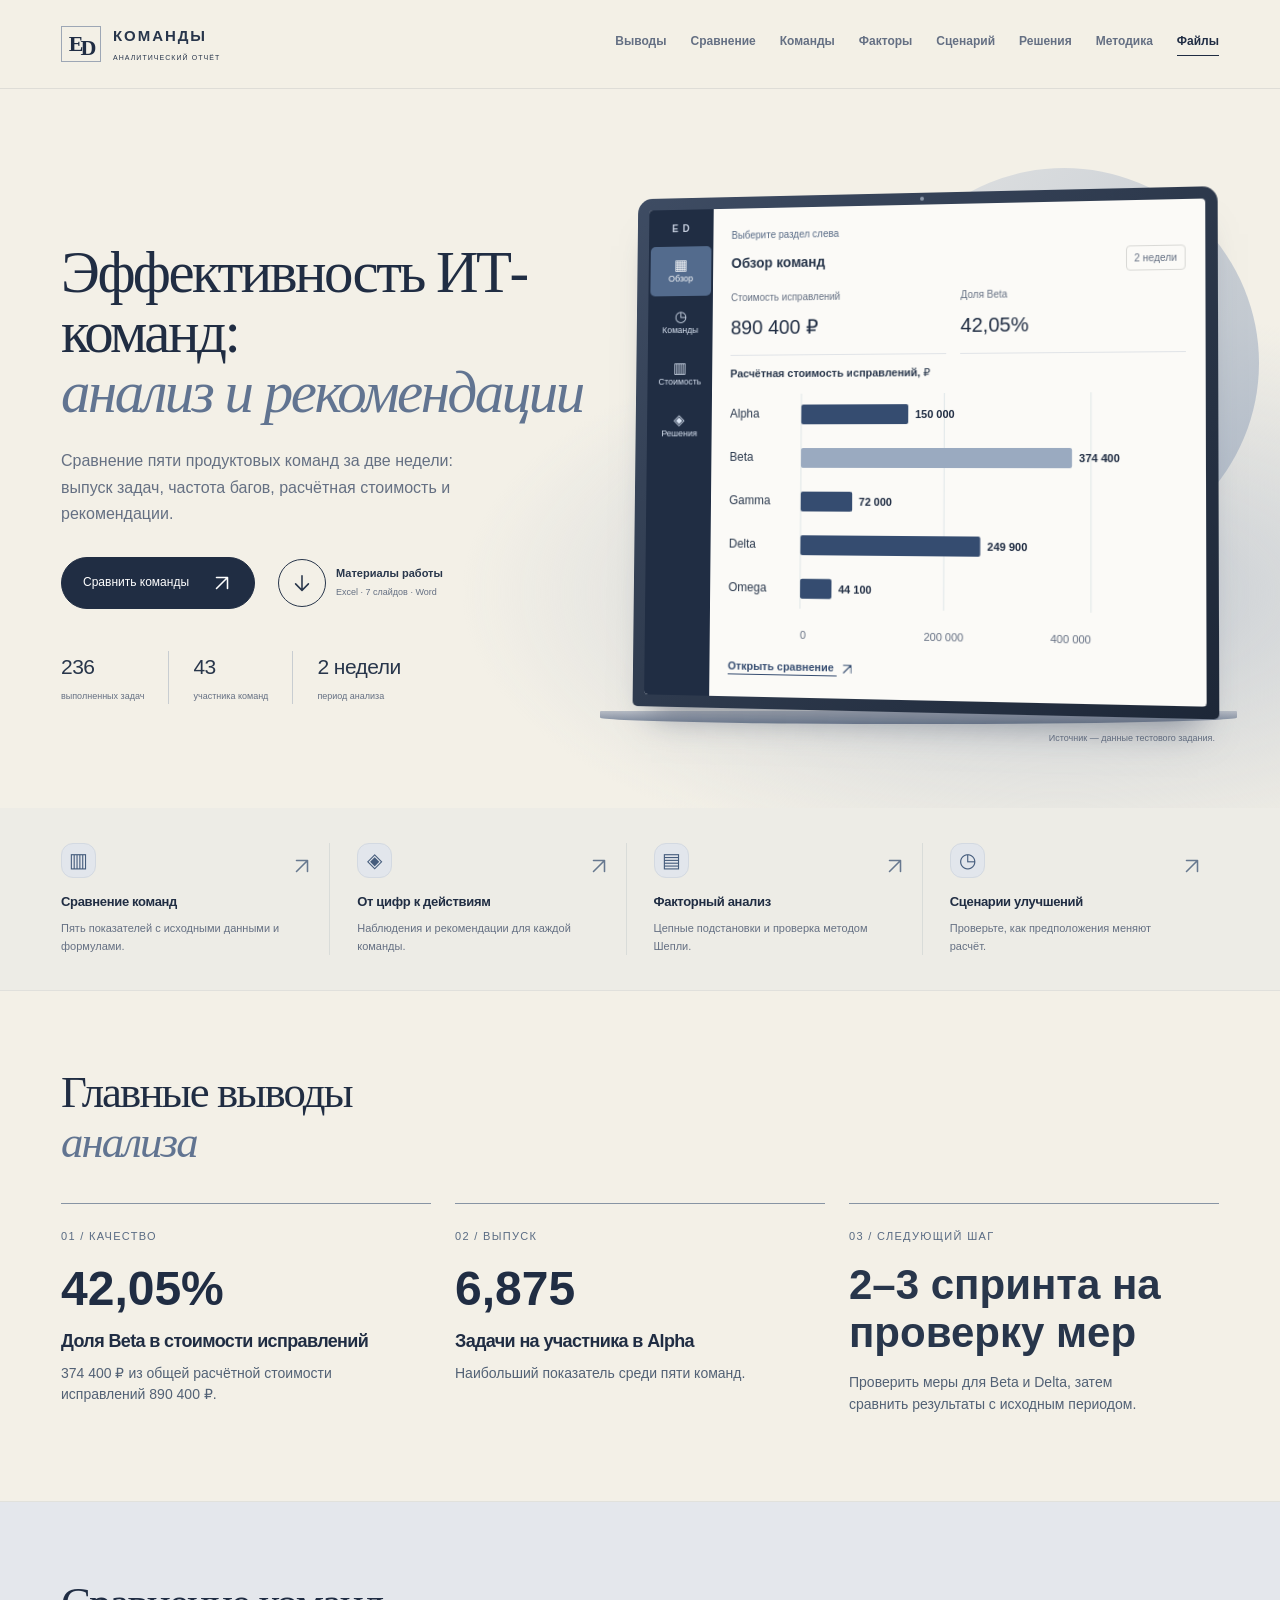
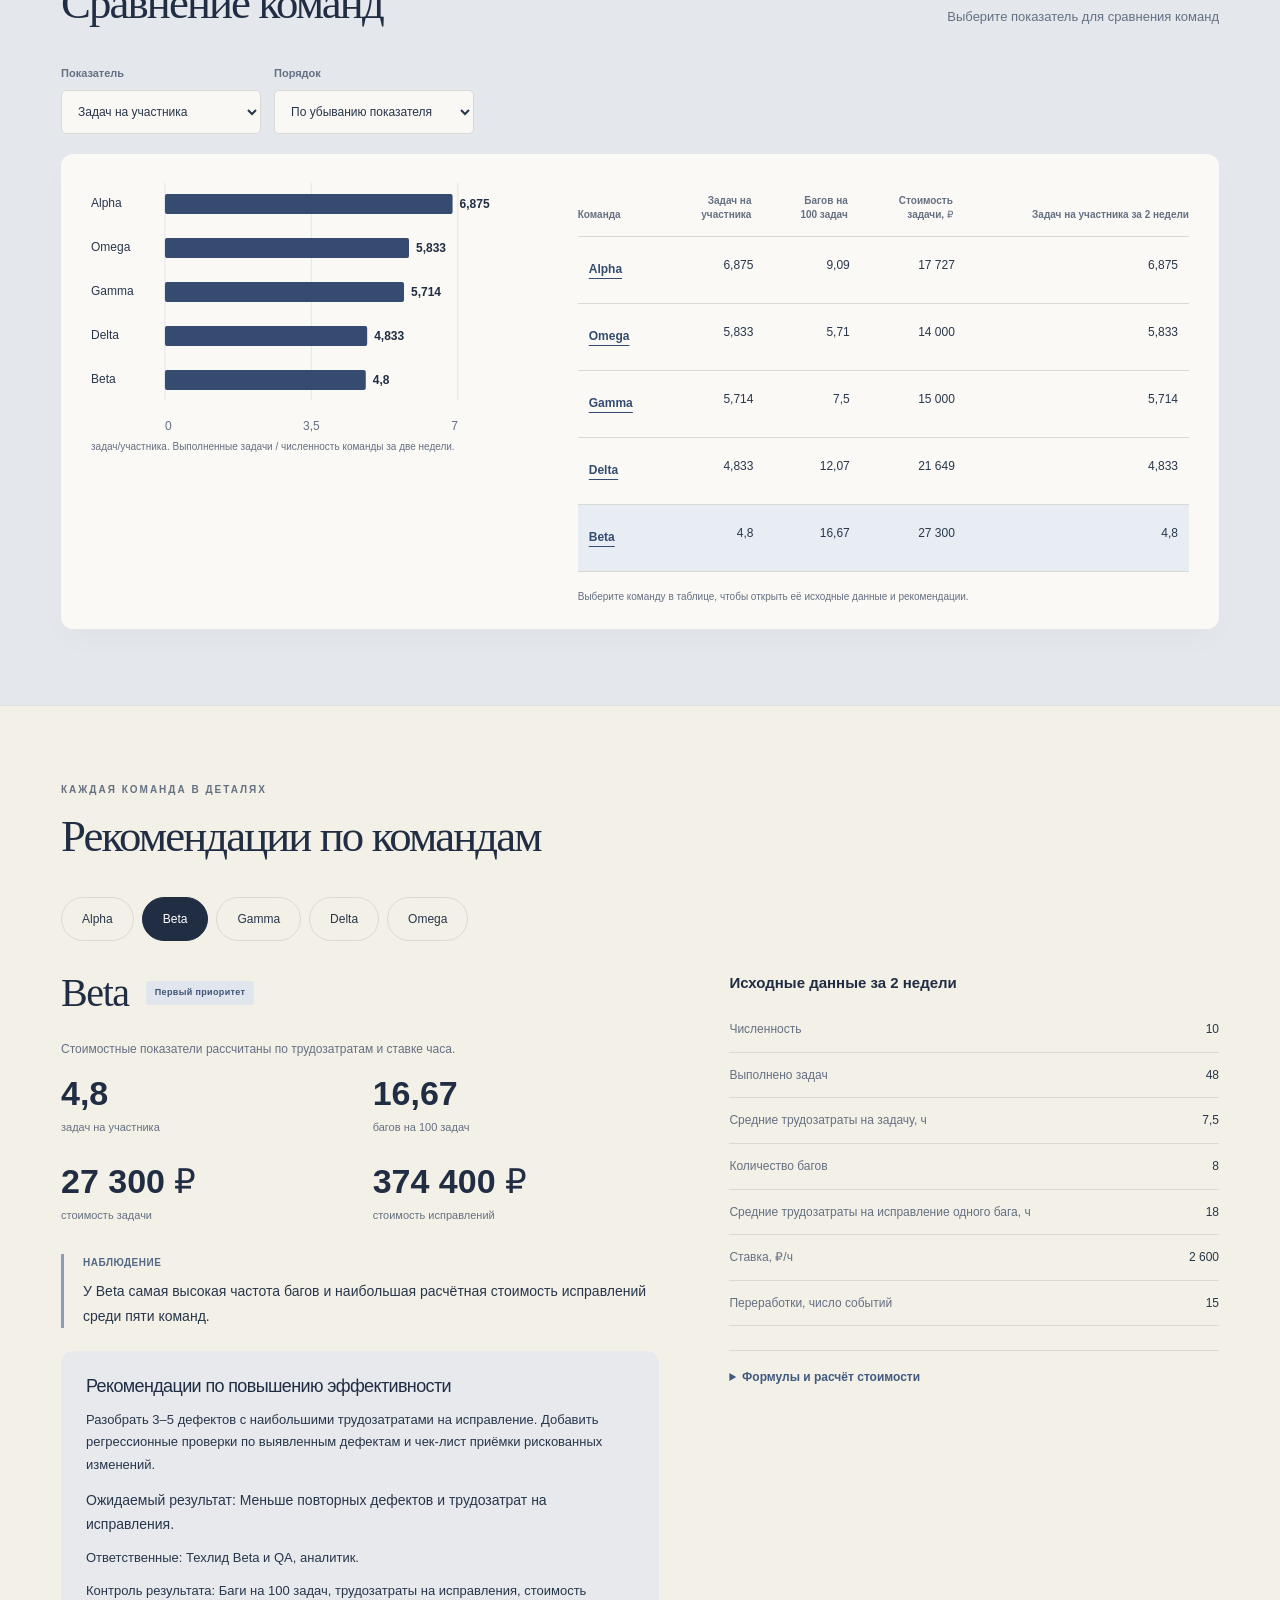
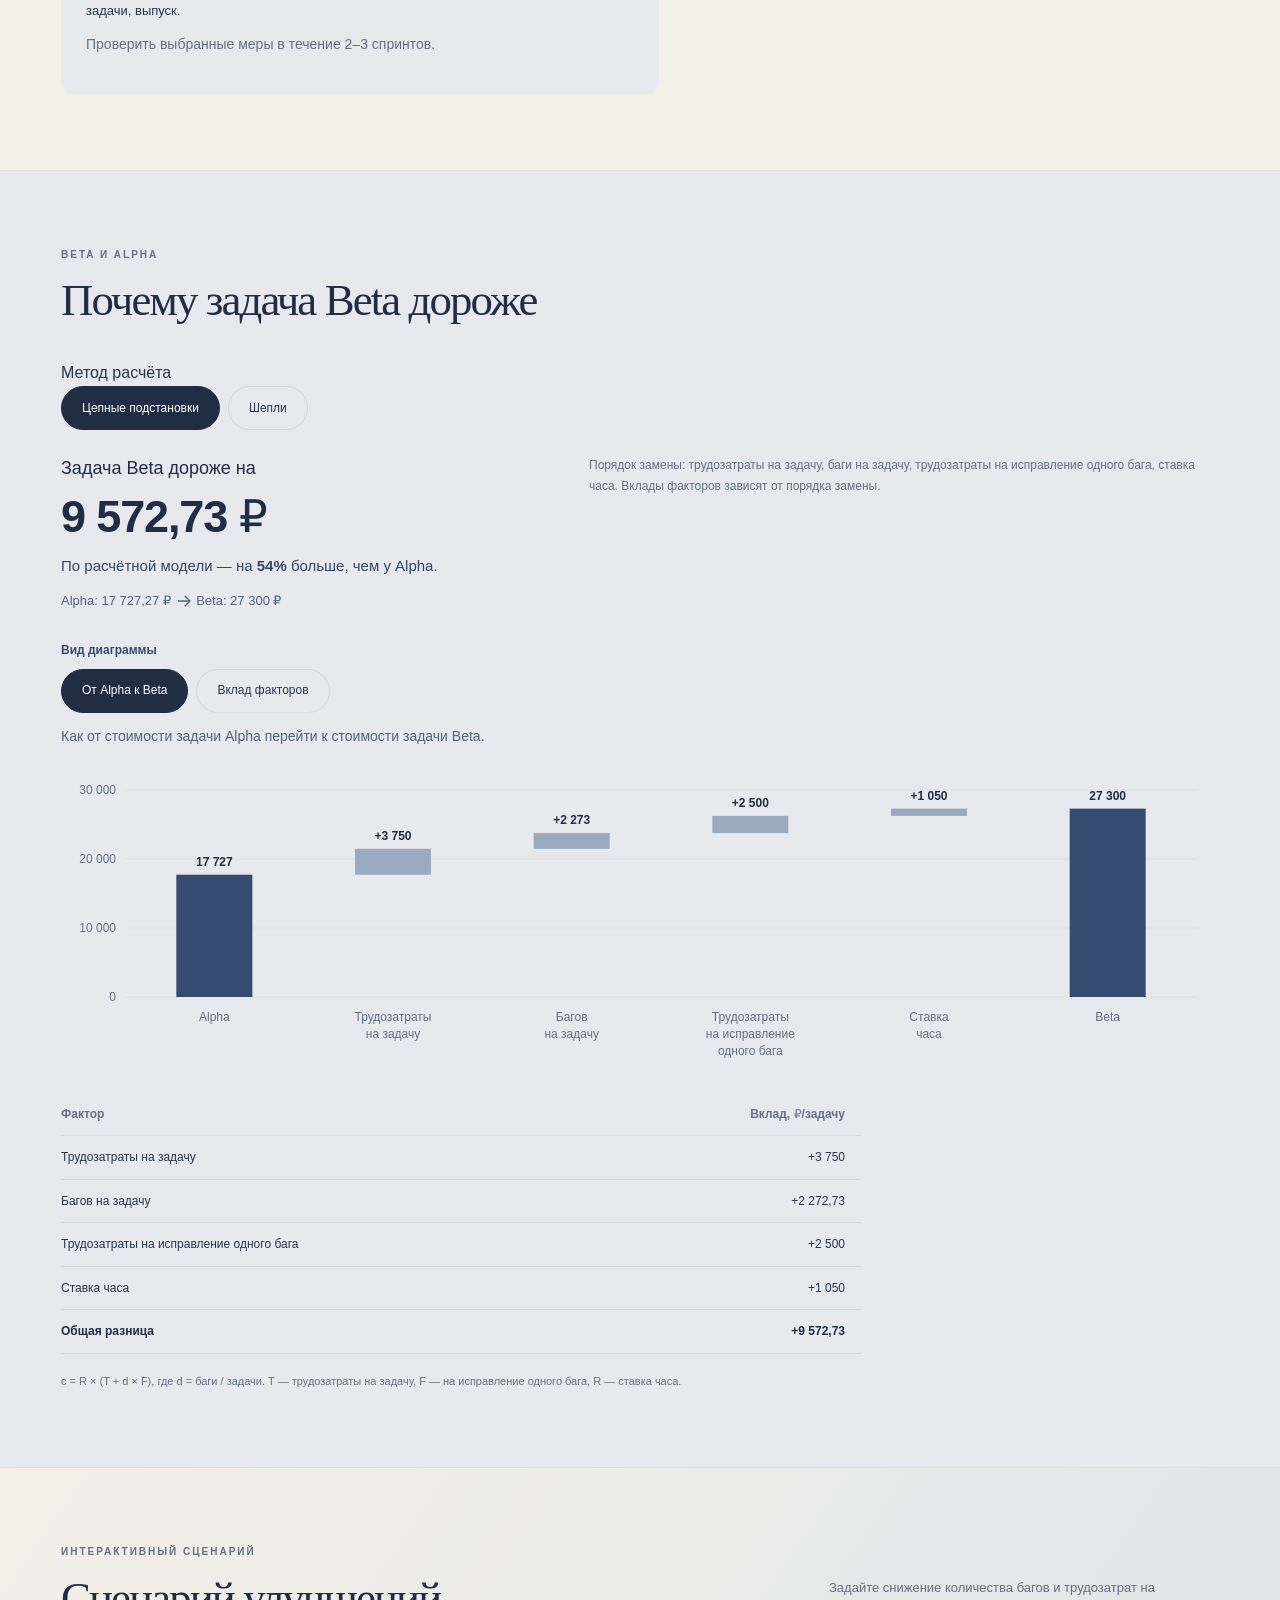
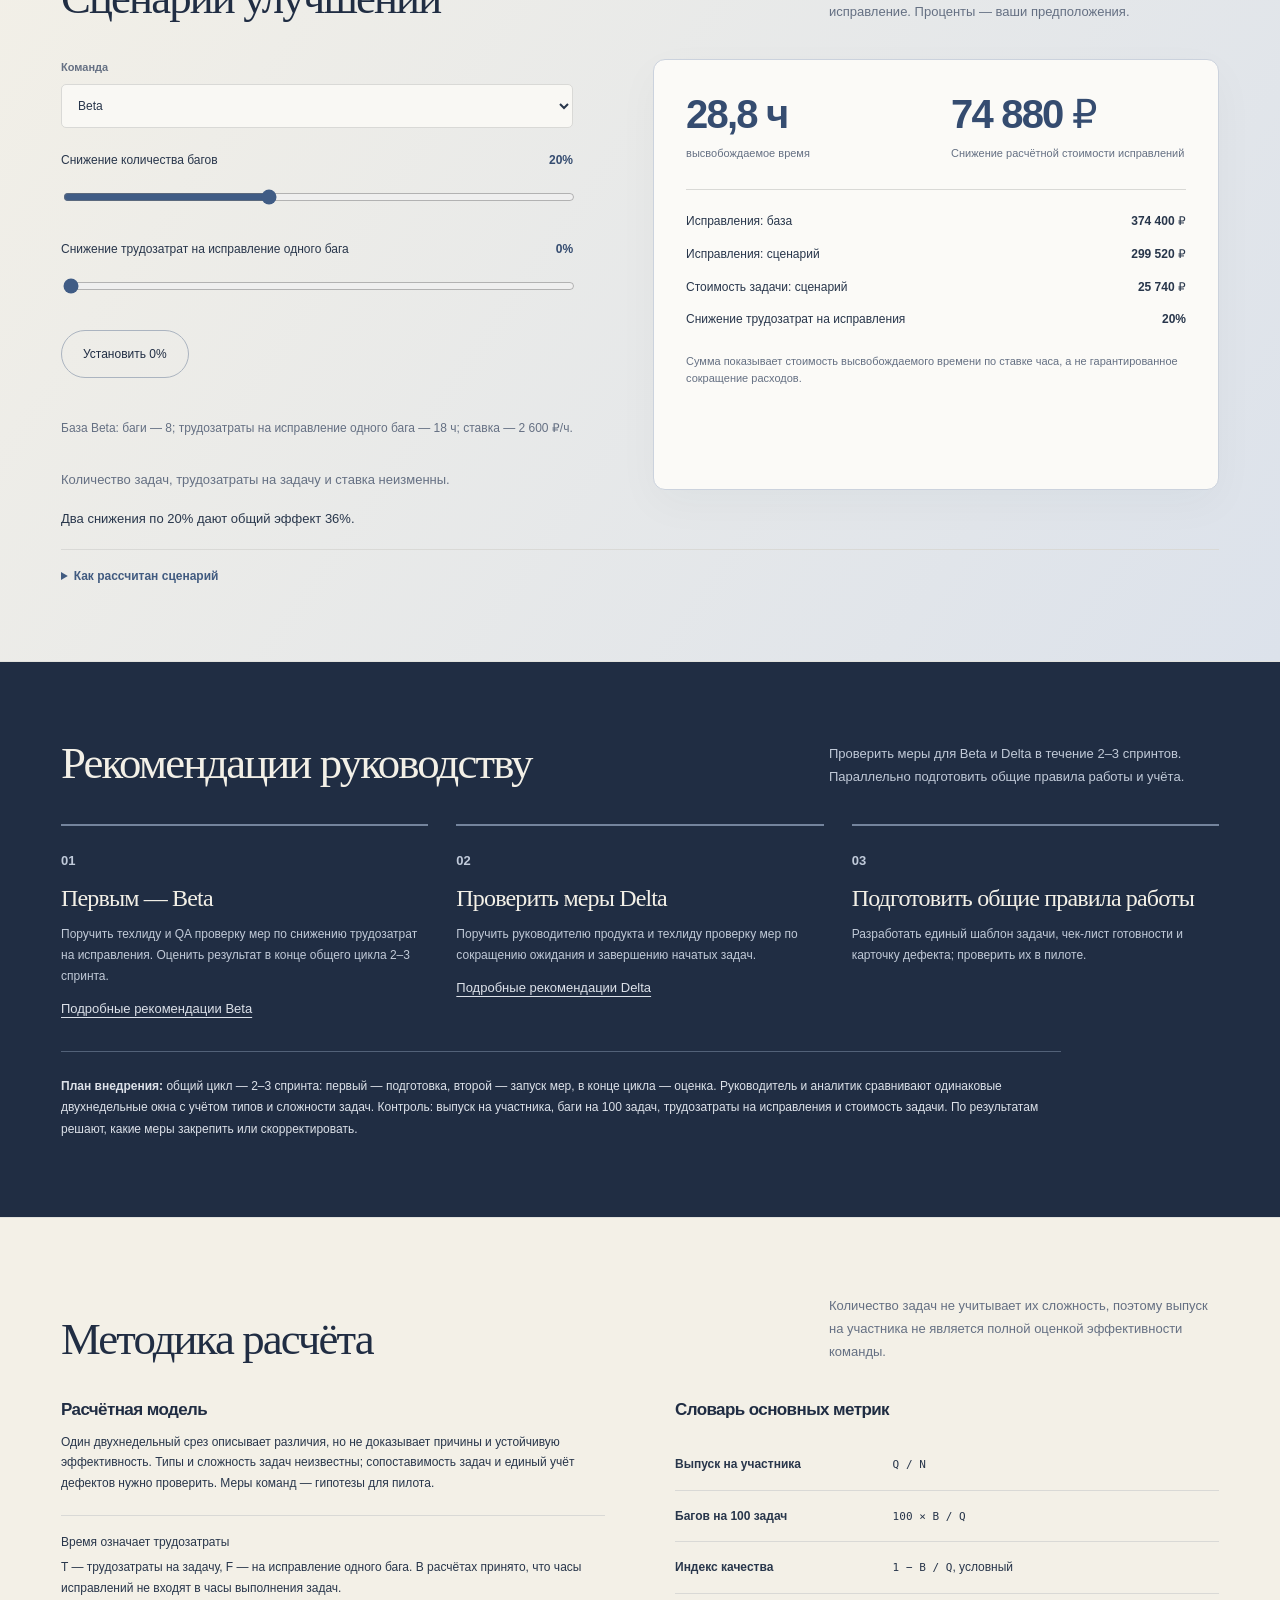
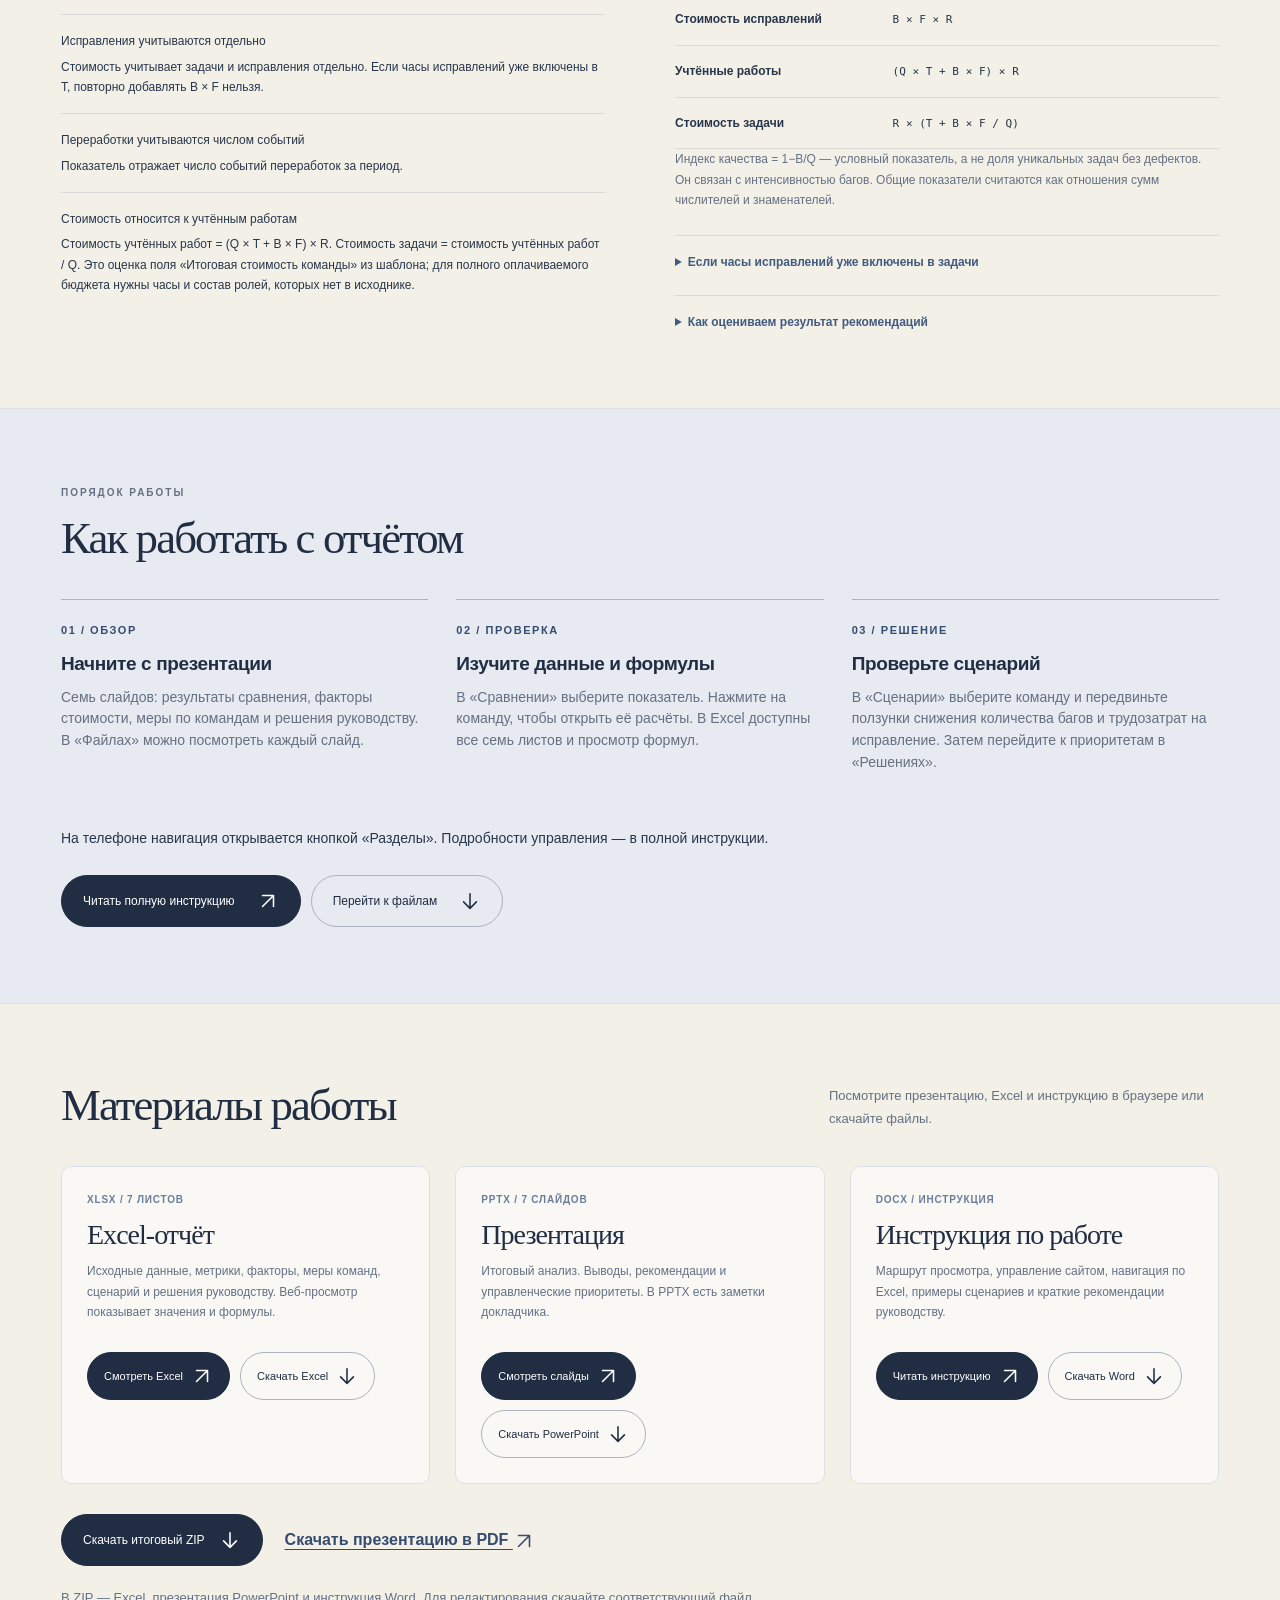
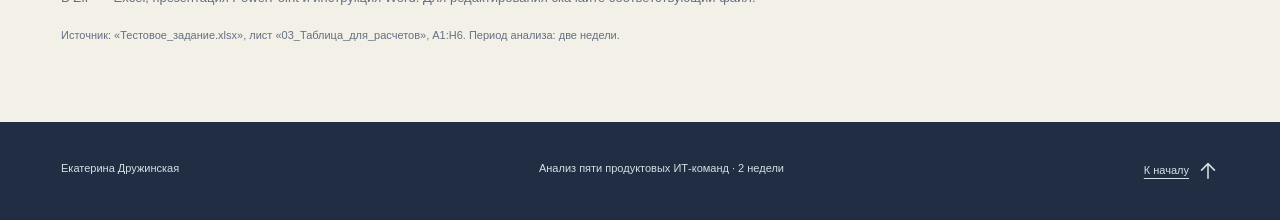
==== commit 3020c799: "Согласовать оформление и план пилота во всём комплекте Применить Georgia/Arial и молочно-синюю палит" ====
--- a/index.html
+++ b/index.html
@@ -102,25 +102,25 @@
  <div class="team-layout"><div><div class="team-summary"><h3 id="team-name">Beta</h3><span class="tag" id="team-tag">Приоритет проверки</span></div><p class="team-cost-note">Стоимостные показатели рассчитаны по трудозатратам и ставке часа.</p><div class="team-metrics" id="team-metrics"></div><div class="insight"><div class="label">Наблюдение</div><p id="team-observation"></p></div><div class="recommendation"><h3>Рекомендации по повышению эффективности</h3><p id="team-action"></p><p class="team-expected" id="team-expected"></p><p class="small" id="team-owner"></p><p class="small" id="team-measure"></p><p class="team-deadline" id="team-deadline"></p></div></div><div><p class="source-title">Исходные данные за 2 недели</p><table class="source-table" aria-label="Исходные данные выбранной команды"><tbody id="team-source"></tbody></table><details id="formula-detail"><summary>Формулы и расчёт стоимости</summary><p><code class="formula-line" id="formula-cost"></code><code class="formula-line" id="formula-price"></code></p><p class="muted">T и F — трудозатраты на задачу и исправление одного бага. В расчётах принято, что часы исправлений не входят в часы выполнения задач.</p><p id="alternative-cost"></p></details></div></div>
 </div></section>
 
-<section class="section" id="factors"><div class="wrap"><div class="section-heading"><div><p class="eyebrow">Beta и Alpha</p><h2>Почему задача Beta дороже</h2></div></div><p class="control-label">Метод расчёта</p><div class="method-nav factor-methods" aria-label="Метод разложения"><button type="button" data-method="chain" aria-pressed="true">Цепные подстановки</button><button type="button" data-method="shapley" aria-pressed="false">Шепли</button></div><div class="factor-header"><div class="factor-verdict"><p class="factor-lead">Задача Beta дороже на</p><div class="difference num">9 572,73 ₽</div><p class="factor-summary">По расчётной модели — на <strong>54%</strong> больше, чем у Alpha.</p><p class="factor-compare">Alpha: 17 727,27 ₽ <svg class="drawn-arrow arrow-right" width="18" height="18" viewBox="0 0 24 24" fill="none" stroke="currentColor" stroke-width="1.7" aria-hidden="true"><path d="M4 12h16M13 5l7 7-7 7"/></svg> Beta: 27 300 ₽</p></div><p id="factor-method-text"></p></div><div class="view-label">Вид диаграммы</div><div class="method-nav chart-view" aria-label="Вид диаграммы"><button type="button" data-factor-view="waterfall" aria-pressed="true">От Alpha к Beta</button><button type="button" data-factor-view="donut" aria-pressed="false">Вклад факторов</button></div><p id="factor-view-description" class="factor-description">Как от стоимости задачи Alpha перейти к стоимости задачи Beta.</p><div id="waterfall-view"><div class="waterfall-scroll"><div class="waterfall chart-container" id="factor-chart"></div></div><div id="waterfall-mobile" class="waterfall-mobile"></div></div><div id="donut-view" class="donut-view" hidden><div id="donut-chart"></div><div id="donut-legend" class="donut-legend"></div><p id="donut-feedback" class="donut-feedback" aria-live="polite">Выберите фактор, чтобы увидеть его вклад.</p></div><table class="factor-table" aria-label="Вклады факторов в разницу стоимости"><thead><tr><th>Фактор</th><th>Вклад, ₽/задачу</th></tr></thead><tbody id="factor-body"></tbody></table><p class="model-note">c = R × (T + d × F), где d = баги / задачи. T — трудозатраты на задачу, F — на исправление бага, R — ставка часа.</p></div></section>
+<section class="section" id="factors"><div class="wrap"><div class="section-heading"><div><p class="eyebrow">Beta и Alpha</p><h2>Почему задача Beta дороже</h2></div></div><p class="control-label">Метод расчёта</p><div class="method-nav factor-methods" aria-label="Метод разложения"><button type="button" data-method="chain" aria-pressed="true">Цепные подстановки</button><button type="button" data-method="shapley" aria-pressed="false">Шепли</button></div><div class="factor-header"><div class="factor-verdict"><p class="factor-lead">Задача Beta дороже на</p><div class="difference num">9 572,73 ₽</div><p class="factor-summary">По расчётной модели — на <strong>54%</strong> больше, чем у Alpha.</p><p class="factor-compare">Alpha: 17 727,27 ₽ <svg class="drawn-arrow arrow-right" width="18" height="18" viewBox="0 0 24 24" fill="none" stroke="currentColor" stroke-width="1.7" aria-hidden="true"><path d="M4 12h16M13 5l7 7-7 7"/></svg> Beta: 27 300 ₽</p></div><p id="factor-method-text"></p></div><div class="view-label">Вид диаграммы</div><div class="method-nav chart-view" aria-label="Вид диаграммы"><button type="button" data-factor-view="waterfall" aria-pressed="true">От Alpha к Beta</button><button type="button" data-factor-view="donut" aria-pressed="false">Вклад факторов</button></div><p id="factor-view-description" class="factor-description">Как от стоимости задачи Alpha перейти к стоимости задачи Beta.</p><div id="waterfall-view"><div class="waterfall-scroll"><div class="waterfall chart-container" id="factor-chart"></div></div><div id="waterfall-mobile" class="waterfall-mobile"></div></div><div id="donut-view" class="donut-view" hidden><div id="donut-chart"></div><div id="donut-legend" class="donut-legend"></div><p id="donut-feedback" class="donut-feedback" aria-live="polite">Выберите фактор, чтобы увидеть его вклад.</p></div><table class="factor-table" aria-label="Вклады факторов в разницу стоимости"><thead><tr><th>Фактор</th><th>Вклад, ₽/задачу</th></tr></thead><tbody id="factor-body"></tbody></table><p class="model-note">c = R × (T + d × F), где d = баги / задачи. T — трудозатраты на задачу, F — на исправление одного бага, R — ставка часа.</p></div></section>
 
 
 <section class="section scenario-section" id="scenario"><div class="wrap"><div class="section-heading"><div><p class="eyebrow">Интерактивный сценарий</p><h2>Сценарий улучшений</h2></div><p>Задайте снижение количества багов и трудозатрат на исправление. Проценты — ваши предположения.</p></div>
  <div class="scenario-layout"><div class="scenario-controls"><label class="field" for="scenario-team">Команда<select id="scenario-team"><option>Alpha</option><option selected>Beta</option><option>Gamma</option><option>Delta</option><option>Omega</option></select></label>
  <label class="range-field" for="bugs-drop"><span class="range-title"><span>Снижение количества багов</span><output id="bugs-drop-label">20%</output></span><input id="bugs-drop" type="range" min="0" max="50" step="5" value="20"></label>
- <label class="range-field" for="fix-drop"><span class="range-title"><span>Снижение трудозатрат на исправление бага</span><output id="fix-drop-label">0%</output></span><input id="fix-drop" type="range" min="0" max="50" step="5" value="0"></label>
+ <label class="range-field" for="fix-drop"><span class="range-title"><span>Снижение трудозатрат на исправление одного бага</span><output id="fix-drop-label">0%</output></span><input id="fix-drop" type="range" min="0" max="50" step="5" value="0"></label>
  <div><button class="btn secondary" id="reset-scenario" type="button">Установить 0%</button></div><p class="scenario-baseline" id="scenario-inputs"></p><p class="scenario-base-detail">Количество задач, трудозатраты на задачу и ставка неизменны.</p></div>
  <div class="scenario-result" aria-live="polite" aria-atomic="true"><div class="scenario-big"><div><div class="value num" id="scenario-hours">28,8 ч</div><div class="label">высвобождаемое время</div></div><div><div class="value num" id="scenario-value">74 880 ₽</div><div class="label">Снижение расчётной стоимости исправлений</div></div></div>
  <div class="scenario-row"><span>Исправления: база</span><span class="num" id="scenario-base"></span></div><div class="scenario-row"><span>Исправления: сценарий</span><span class="num" id="scenario-new"></span></div><div class="scenario-row"><span>Стоимость задачи: сценарий</span><span class="num" id="scenario-unit"></span></div><div class="scenario-row"><span>Снижение трудозатрат на исправления</span><span class="num" id="scenario-percent"></span></div><p class="scenario-disclaimer">Сумма показывает стоимость высвобождаемого времени по ставке часа, а не гарантированное сокращение расходов.</p></div></div>
  <p class="scenario-note">Два снижения по 20% дают общий эффект 36%.</p><details class="scenario-disclosure"><summary>Как рассчитан сценарий</summary><p>Количество задач Q, трудозатраты на задачу T и ставка часа R неизменны. Трудозатраты на исправления = B × (1−sB) × F × (1−sF), где B — количество багов, F — трудозатраты на исправление одного бага, sB и sF — заданные доли снижения. Дробное количество багов — математическое ожидание.</p></details>
 </div></section>
 
-<section class="section" id="leadership"><div class="wrap"><div class="section-heading"><div><h2>Рекомендации руководству</h2></div><p>Проверить меры для Beta и Delta в течение 2–3 спринтов. Параллельно подготовить общие правила работы и учёта.</p></div><div class="pilot-list leadership-grid"><div class="pilot-step"><h3>Первым — Beta</h3><p>Поручить техлиду и QA проверку мер по снижению трудозатрат на исправления. Оценить результат через 2–3 спринта.</p><a class="team-deep-link" href="#team" data-select-team="Beta">Подробные рекомендации Beta</a></div><div class="pilot-step"><h3>Проверить меры Delta</h3><p>Поручить руководителю продукта и техлиду проверку мер по сокращению ожидания и завершению начатых задач.</p><a class="team-deep-link" href="#team" data-select-team="Delta">Подробные рекомендации Delta</a></div><div class="pilot-step"><h3>Подготовить общие правила работы</h3><p>Разработать единый шаблон задачи, чек-лист готовности и карточку дефекта; проверить их в пилоте.</p></div></div><p class="pilot-note"><strong>План внедрения:</strong> первый спринт — подготовка и выбор мер, второй — запуск пилота. В конце 2–3 спринтов руководитель и аналитик сравнивают выпуск, баги на 100 задач, трудозатраты на исправления и стоимость задачи с исходным периодом с учётом типов и сложности задач. По результатам решают, какие меры закрепить или скорректировать.</p></div></section>
-<section class="section" id="method"><div class="wrap"><div class="section-heading"><h2>Методика расчёта</h2><p>Количество задач не учитывает их сложность, поэтому выпуск на участника не является полной оценкой эффективности команды.</p></div><div class="method-layout"><div class="method-block"><h3>Расчётная модель</h3><p>Один двухнедельный срез описывает различия, но не доказывает причины и устойчивую эффективность. Типы и сложность задач неизвестны; сопоставимость задач и единый учёт дефектов нужно проверить. Меры команд — гипотезы для пилота.</p><ul class="assumption-list"><li><strong>Время означает трудозатраты</strong>T — трудозатраты на задачу, F — на исправление одного бага. В расчётах принято, что часы исправлений не входят в часы выполнения задач.</li><li><strong>Исправления учитываются отдельно</strong>Стоимость учитывает задачи и исправления отдельно. Если часы исправлений уже включены в T, повторно добавлять B × F нельзя.</li><li><strong>Переработки учитываются числом событий</strong>Показатель отражает число событий переработок за период.</li><li><strong>Стоимость относится к учтённым работам</strong>Стоимость учтённых работ = (Q × T + B × F) × R. Стоимость задачи = стоимость учтённых работ / Q. Это оценка поля «Итоговая стоимость команды» из шаблона; для полного оплачиваемого бюджета нужны часы и состав ролей, которых нет в исходнике.</li></ul></div><div class="method-block"><h3>Словарь основных метрик</h3><table class="dictionary"><tbody><tr><td>Выпуск на участника</td><td><code>Q / N</code></td></tr><tr><td>Багов на 100 задач</td><td><code>100 × B / Q</code></td></tr><tr><td>Индекс качества</td><td><code>1 − B / Q</code>, условный</td></tr><tr><td>Стоимость исправлений</td><td><code>B × F × R</code></td></tr><tr><td>Учтённые работы</td><td><code>(Q × T + B × F) × R</code></td></tr><tr><td>Стоимость задачи</td><td><code>R × (T + B × F / Q)</code></td></tr></tbody></table><p class="small muted">Индекс качества = 1−B/Q — условный показатель, а не доля уникальных задач без дефектов. Он связан с интенсивностью багов. Общие показатели считаются как отношения сумм числителей и знаменателей.</p><details><summary>Если часы исправлений уже включены в задачи</summary><p>Тогда стоимость задачи равна T × R, а B × F повторно не прибавляется. Например, для Beta: 7,5 ч × 2 600 ₽/ч = 19 500 ₽ на задачу. Этот вариант учёта также приведён в Excel.</p></details><details><summary>Как оцениваем результат рекомендаций</summary><p>Сравниваем выпуск на участника, баги на 100 задач, трудозатраты на исправления и стоимость задачи. Для новых мер отслеживаем также ожидания ревью, повторные ошибки и заполнение карточек дефектов.</p></details></div></div></div></section>
+<section class="section" id="leadership"><div class="wrap"><div class="section-heading"><div><h2>Рекомендации руководству</h2></div><p>Проверить меры для Beta и Delta в течение 2–3 спринтов. Параллельно подготовить общие правила работы и учёта.</p></div><div class="pilot-list leadership-grid"><div class="pilot-step"><h3>Первым — Beta</h3><p>Поручить техлиду и QA проверку мер по снижению трудозатрат на исправления. Оценить результат в конце общего цикла 2–3 спринта.</p><a class="team-deep-link" href="#team" data-select-team="Beta">Подробные рекомендации Beta</a></div><div class="pilot-step"><h3>Проверить меры Delta</h3><p>Поручить руководителю продукта и техлиду проверку мер по сокращению ожидания и завершению начатых задач.</p><a class="team-deep-link" href="#team" data-select-team="Delta">Подробные рекомендации Delta</a></div><div class="pilot-step"><h3>Подготовить общие правила работы</h3><p>Разработать единый шаблон задачи, чек-лист готовности и карточку дефекта; проверить их в пилоте.</p></div></div><p class="pilot-note"><strong>План внедрения:</strong> общий цикл — 2–3 спринта: первый — подготовка, второй — запуск мер, в конце цикла — оценка. Руководитель и аналитик сравнивают одинаковые двухнедельные окна с учётом типов и сложности задач. Контроль: выпуск на участника, баги на 100 задач, трудозатраты на исправления и стоимость задачи. По результатам решают, какие меры закрепить или скорректировать.</p></div></section>
+<section class="section" id="method"><div class="wrap"><div class="section-heading"><h2>Методика расчёта</h2><p>Количество задач не учитывает их сложность, поэтому выпуск на участника не является полной оценкой эффективности команды.</p></div><div class="method-layout"><div class="method-block"><h3>Расчётная модель</h3><p>Один двухнедельный срез описывает различия, но не доказывает причины и устойчивую эффективность. Типы и сложность задач неизвестны; сопоставимость задач и единый учёт дефектов нужно проверить. Меры команд — гипотезы для пилота.</p><ul class="assumption-list"><li><strong>Время означает трудозатраты</strong>T — трудозатраты на задачу, F — на исправление одного бага. В расчётах принято, что часы исправлений не входят в часы выполнения задач.</li><li><strong>Исправления учитываются отдельно</strong>Стоимость учитывает задачи и исправления отдельно. Если часы исправлений уже включены в T, повторно добавлять B × F нельзя.</li><li><strong>Переработки учитываются числом событий</strong>Показатель отражает число событий переработок за период.</li><li><strong>Стоимость относится к учтённым работам</strong>Стоимость учтённых работ = (Q × T + B × F) × R. Стоимость задачи = стоимость учтённых работ / Q. Это оценка поля «Итоговая стоимость команды» из шаблона; для полного оплачиваемого бюджета нужны часы и состав ролей, которых нет в исходнике.</li></ul></div><div class="method-block"><h3>Словарь основных метрик</h3><table class="dictionary"><tbody><tr><td>Выпуск на участника</td><td><code>Q / N</code></td></tr><tr><td>Багов на 100 задач</td><td><code>100 × B / Q</code></td></tr><tr><td>Индекс качества</td><td><code>1 − B / Q</code>, условный</td></tr><tr><td>Стоимость исправлений</td><td><code>B × F × R</code></td></tr><tr><td>Учтённые работы</td><td><code>(Q × T + B × F) × R</code></td></tr><tr><td>Стоимость задачи</td><td><code>R × (T + B × F / Q)</code></td></tr></tbody></table><p class="small muted">Индекс качества = 1−B/Q — условный показатель, а не доля уникальных задач без дефектов. Он связан с интенсивностью багов. Общие показатели считаются как отношения сумм числителей и знаменателей.</p><details><summary>Если часы исправлений уже включены в задачи</summary><p>Тогда стоимость задачи равна T × R, а B × F повторно не прибавляется. Например, для Beta: 7,5 ч × 2 600 ₽/ч = 19 500 ₽ на задачу. Этот вариант учёта также приведён в Excel.</p></details><details><summary>Как оцениваем результат рекомендаций</summary><p>Сравниваем одинаковые двухнедельные окна по выпуску на участника, багам на 100 задач, трудозатратам на исправления и стоимости задачи. До пилота определяем правила учёта и собираем базу по ожиданиям ревью, возвратам, повторным дефектам, числу задач в работе и полноте карточек. Заранее согласуем критерии улучшения без ухудшения качества и выпуска. Проценты сценария — предположения, а не обязательные цели пилота.</p></details></div></div></div></section>
 
 
 <section class="section guide-section" id="instruction"><div class="wrap"><div class="section-heading"><div><p class="eyebrow">Порядок работы</p><h2>Как работать с отчётом</h2></div></div><div class="guide-steps"><div class="guide-step"><b>01 / ОБЗОР</b><h3>Начните с презентации</h3><p>Семь слайдов: результаты сравнения, факторы стоимости, меры по командам и решения руководству. В «Файлах» можно посмотреть каждый слайд.</p></div><div class="guide-step"><b>02 / ПРОВЕРКА</b><h3>Изучите данные и формулы</h3><p>В «Сравнении» выберите показатель. Нажмите на команду, чтобы открыть её расчёты. В Excel доступны все семь листов и просмотр формул.</p></div><div class="guide-step"><b>03 / РЕШЕНИЕ</b><h3>Проверьте сценарий</h3><p>В «Сценарии» выберите команду и передвиньте ползунки снижения количества багов и трудозатрат на исправление. Затем перейдите к приоритетам в «Решениях».</p></div></div><p class="guide-tip">На телефоне навигация открывается кнопкой «Разделы». Подробности управления — в полной инструкции.</p><div class="file-actions" style="margin-top:24px"><button class="btn" type="button" data-view="guide">Читать полную инструкцию <span aria-hidden="true"><svg class="drawn-arrow arrow-right" width="22" height="22" viewBox="0 0 24 24" fill="none" stroke="currentColor" stroke-width="1.7" stroke-linecap="round" stroke-linejoin="round" aria-hidden="true" focusable="false"><path d="M6 18 18 6M6 6h12v12"/></svg></span></button><a class="btn secondary" href="#files">Перейти к файлам <span aria-hidden="true"><svg class="drawn-arrow arrow-down" width="22" height="22" viewBox="0 0 24 24" fill="none" stroke="currentColor" stroke-width="1.7" stroke-linecap="round" stroke-linejoin="round" aria-hidden="true" focusable="false"><path d="M12 4v16M5 13l7 7 7-7"/></svg></span></a></div></div></section>
-<section class="section" id="files"><div class="wrap"><div class="section-heading"><div><h2>Материалы работы</h2></div><p>Посмотрите презентацию, Excel и инструкцию в браузере или скачайте файлы.</p></div><div class="download-grid"><div class="download-item"><div class="file-type">XLSX / 7 ЛИСТОВ</div><h3>Excel-отчёт</h3><p>Исходные данные, метрики, факторы, меры команд, сценарий и решения руководству. Веб-просмотр показывает значения и формулы.</p><div class="file-actions"><button type="button" class="btn" data-view="excel">Смотреть Excel <span aria-hidden="true"><svg class="drawn-arrow arrow-right" width="22" height="22" viewBox="0 0 24 24" fill="none" stroke="currentColor" stroke-width="1.7" stroke-linecap="round" stroke-linejoin="round" aria-hidden="true" focusable="false"><path d="M6 18 18 6M6 6h12v12"/></svg></span></button><a class="btn secondary" href="files/01_calculations.xlsx?v=20261104-r4" download="01_Расчёты_Дружинская.xlsx">Скачать Excel <span aria-hidden="true"><svg class="drawn-arrow arrow-down" width="22" height="22" viewBox="0 0 24 24" fill="none" stroke="currentColor" stroke-width="1.7" stroke-linecap="round" stroke-linejoin="round" aria-hidden="true" focusable="false"><path d="M12 4v16M5 13l7 7 7-7"/></svg></span></a></div></div><div class="download-item"><div class="file-type">PPTX / 7 СЛАЙДОВ</div><h3>Презентация</h3><p>Итоговый анализ. Выводы, рекомендации и управленческие приоритеты. В PPTX есть заметки докладчика.</p><div class="file-actions"><button type="button" class="btn" data-view="slides">Смотреть слайды <span aria-hidden="true"><svg class="drawn-arrow arrow-right" width="22" height="22" viewBox="0 0 24 24" fill="none" stroke="currentColor" stroke-width="1.7" stroke-linecap="round" stroke-linejoin="round" aria-hidden="true" focusable="false"><path d="M6 18 18 6M6 6h12v12"/></svg></span></button><a class="btn secondary" href="files/02_presentation.pptx?v=20261104-r4" download="02_Презентация_Дружинская.pptx">Скачать PowerPoint <span aria-hidden="true"><svg class="drawn-arrow arrow-down" width="22" height="22" viewBox="0 0 24 24" fill="none" stroke="currentColor" stroke-width="1.7" stroke-linecap="round" stroke-linejoin="round" aria-hidden="true" focusable="false"><path d="M12 4v16M5 13l7 7 7-7"/></svg></span></a></div></div><div class="download-item"><div class="file-type">DOCX / ИНСТРУКЦИЯ</div><h3>Инструкция по работе</h3><p>Маршрут просмотра, управление сайтом, навигация по Excel, примеры сценариев и краткие рекомендации руководству.</p><div class="file-actions"><button type="button" class="btn" data-view="guide">Читать инструкцию <span aria-hidden="true"><svg class="drawn-arrow arrow-right" width="22" height="22" viewBox="0 0 24 24" fill="none" stroke="currentColor" stroke-width="1.7" stroke-linecap="round" stroke-linejoin="round" aria-hidden="true" focusable="false"><path d="M6 18 18 6M6 6h12v12"/></svg></span></button><a class="btn secondary" href="files/08_guide.docx?v=20261104-r4" download="08_Инструкция_для_заказчика.docx">Скачать Word <span aria-hidden="true"><svg class="drawn-arrow arrow-down" width="22" height="22" viewBox="0 0 24 24" fill="none" stroke="currentColor" stroke-width="1.7" stroke-linecap="round" stroke-linejoin="round" aria-hidden="true" focusable="false"><path d="M12 4v16M5 13l7 7 7-7"/></svg></span></a></div></div></div><div class="files-footer"><a class="btn" href="files/final_package.zip?v=20261104-r4" download="Итоговый_комплект_Дружинская.zip">Скачать итоговый ZIP <span aria-hidden="true"><svg class="drawn-arrow arrow-down" width="22" height="22" viewBox="0 0 24 24" fill="none" stroke="currentColor" stroke-width="1.7" stroke-linecap="round" stroke-linejoin="round" aria-hidden="true" focusable="false"><path d="M12 4v16M5 13l7 7 7-7"/></svg></span></a><a class="link" href="files/03_presentation.pdf?v=20261104-r4" download="03_Презентация_Дружинская.pdf">Скачать презентацию в PDF <svg class="drawn-arrow arrow-right" width="22" height="22" viewBox="0 0 24 24" fill="none" stroke="currentColor" stroke-width="1.7" stroke-linecap="round" stroke-linejoin="round" aria-hidden="true" focusable="false"><path d="M6 18 18 6M6 6h12v12"/></svg></a></div><p class="files-hint">В ZIP — Excel, презентация PowerPoint и инструкция Word. Для редактирования скачайте соответствующий файл.</p><p class="model-note">Источник: «Тестовое_задание.xlsx», лист «03_Таблица_для_расчетов», A1:H6. Период анализа: две недели.</p></div></section>
+<section class="section" id="files"><div class="wrap"><div class="section-heading"><div><h2>Материалы работы</h2></div><p>Посмотрите презентацию, Excel и инструкцию в браузере или скачайте файлы.</p></div><div class="download-grid"><div class="download-item"><div class="file-type">XLSX / 7 ЛИСТОВ</div><h3>Excel-отчёт</h3><p>Исходные данные, метрики, факторы, меры команд, сценарий и решения руководству. Веб-просмотр показывает значения и формулы.</p><div class="file-actions"><button type="button" class="btn" data-view="excel">Смотреть Excel <span aria-hidden="true"><svg class="drawn-arrow arrow-right" width="22" height="22" viewBox="0 0 24 24" fill="none" stroke="currentColor" stroke-width="1.7" stroke-linecap="round" stroke-linejoin="round" aria-hidden="true" focusable="false"><path d="M6 18 18 6M6 6h12v12"/></svg></span></button><a class="btn secondary" href="files/01_calculations.xlsx?v=20261104-r5" download="01_Расчёты_Дружинская.xlsx">Скачать Excel <span aria-hidden="true"><svg class="drawn-arrow arrow-down" width="22" height="22" viewBox="0 0 24 24" fill="none" stroke="currentColor" stroke-width="1.7" stroke-linecap="round" stroke-linejoin="round" aria-hidden="true" focusable="false"><path d="M12 4v16M5 13l7 7 7-7"/></svg></span></a></div></div><div class="download-item"><div class="file-type">PPTX / 7 СЛАЙДОВ</div><h3>Презентация</h3><p>Итоговый анализ. Выводы, рекомендации и управленческие приоритеты. В PPTX есть заметки докладчика.</p><div class="file-actions"><button type="button" class="btn" data-view="slides">Смотреть слайды <span aria-hidden="true"><svg class="drawn-arrow arrow-right" width="22" height="22" viewBox="0 0 24 24" fill="none" stroke="currentColor" stroke-width="1.7" stroke-linecap="round" stroke-linejoin="round" aria-hidden="true" focusable="false"><path d="M6 18 18 6M6 6h12v12"/></svg></span></button><a class="btn secondary" href="files/02_presentation.pptx?v=20261104-r5" download="02_Презентация_Дружинская.pptx">Скачать PowerPoint <span aria-hidden="true"><svg class="drawn-arrow arrow-down" width="22" height="22" viewBox="0 0 24 24" fill="none" stroke="currentColor" stroke-width="1.7" stroke-linecap="round" stroke-linejoin="round" aria-hidden="true" focusable="false"><path d="M12 4v16M5 13l7 7 7-7"/></svg></span></a></div></div><div class="download-item"><div class="file-type">DOCX / ИНСТРУКЦИЯ</div><h3>Инструкция по работе</h3><p>Маршрут просмотра, управление сайтом, навигация по Excel, примеры сценариев и краткие рекомендации руководству.</p><div class="file-actions"><button type="button" class="btn" data-view="guide">Читать инструкцию <span aria-hidden="true"><svg class="drawn-arrow arrow-right" width="22" height="22" viewBox="0 0 24 24" fill="none" stroke="currentColor" stroke-width="1.7" stroke-linecap="round" stroke-linejoin="round" aria-hidden="true" focusable="false"><path d="M6 18 18 6M6 6h12v12"/></svg></span></button><a class="btn secondary" href="files/08_guide.docx?v=20261104-r5" download="08_Инструкция_для_заказчика.docx">Скачать Word <span aria-hidden="true"><svg class="drawn-arrow arrow-down" width="22" height="22" viewBox="0 0 24 24" fill="none" stroke="currentColor" stroke-width="1.7" stroke-linecap="round" stroke-linejoin="round" aria-hidden="true" focusable="false"><path d="M12 4v16M5 13l7 7 7-7"/></svg></span></a></div></div></div><div class="files-footer"><a class="btn" href="files/final_package.zip?v=20261104-r5" download="Итоговый_комплект_Дружинская.zip">Скачать итоговый ZIP <span aria-hidden="true"><svg class="drawn-arrow arrow-down" width="22" height="22" viewBox="0 0 24 24" fill="none" stroke="currentColor" stroke-width="1.7" stroke-linecap="round" stroke-linejoin="round" aria-hidden="true" focusable="false"><path d="M12 4v16M5 13l7 7 7-7"/></svg></span></a><a class="link" href="files/03_presentation.pdf?v=20261104-r5" download="03_Презентация_Дружинская.pdf">Скачать презентацию в PDF <svg class="drawn-arrow arrow-right" width="22" height="22" viewBox="0 0 24 24" fill="none" stroke="currentColor" stroke-width="1.7" stroke-linecap="round" stroke-linejoin="round" aria-hidden="true" focusable="false"><path d="M6 18 18 6M6 6h12v12"/></svg></a></div><p class="files-hint">В ZIP — Excel, презентация PowerPoint и инструкция Word. Для редактирования скачайте соответствующий файл.</p><p class="model-note">Источник: «Тестовое_задание.xlsx», лист «03_Таблица_для_расчетов», A1:H6. Период анализа: две недели.</p></div></section>
 </main><footer><div class="wrap footer-inner"><span>Екатерина Дружинская</span><span>Анализ пяти продуктовых ИТ-команд · 2 недели</span><a href="#top">К началу <svg class="drawn-arrow arrow-up" width="22" height="22" viewBox="0 0 24 24" fill="none" stroke="currentColor" stroke-width="1.7" stroke-linecap="round" stroke-linejoin="round" aria-hidden="true" focusable="false"><path d="M12 20V4M5 11l7-7 7 7"/></svg></a></div></footer>
 <script>(() => {
 'use strict';
@@ -130,9 +130,9 @@
 const $=id=>document.getElementById(id);
 const n=(v,d=2)=>new Intl.NumberFormat('ru-RU',{maximumFractionDigits:d}).format(v);
 const rub=v=>n(v,2)+' ₽';
-const infos={"Alpha":{"tag":"Общие правила","observation":"У Alpha наибольший выпуск задач на участника среди пяти команд.","action":"Изучить подход команды к разбиению и приёмке задач. На этой основе подготовить шаблон задачи и проверить его в Beta и Delta.","owner":"Техлид Alpha и аналитик","measure":"Задачи на участника, трудозатраты на задачу, возвраты на доработку.","expected":"Меньше уточнений и возвратов на доработку.","deadline":"Срок: первый спринт."},"Beta":{"tag":"Первый приоритет","observation":"У Beta самая высокая частота багов и наибольшая расчётная стоимость исправлений среди пяти команд.","action":"Разобрать 3–5 дефектов с наибольшими трудозатратами на исправление. Добавить регрессионные проверки по выявленным дефектам и чек-лист приёмки рискованных изменений.","owner":"Техлид Beta и QA, аналитик","measure":"Баги на 100 задач, трудозатраты на исправления, стоимость задачи, выпуск.","expected":"Меньше повторных дефектов и трудозатрат на исправления.","deadline":"Проверить выбранные меры в течение 2–3 спринтов."},"Gamma":{"tag":"Общие правила","observation":"У Gamma частота багов и стоимость задачи ниже, чем у Alpha, Beta и Delta.","action":"Изучить порядок проверки задач в Gamma. Подготовить чек-лист готовности и проверки критических сценариев, затем проверить их в Beta.","owner":"QA и техлид Gamma","measure":"Баги на 100 задач, повторные ошибки, трудозатраты на задачу.","expected":"Меньше дефектов при приёмке и возможность повторно использовать проверки.","deadline":"Срок: первый и второй спринты."},"Delta":{"tag":"Ускорение потока","observation":"У Delta наибольшее количество завершённых задач, но выпуск на участника ниже, чем у Alpha, Gamma и Omega.","action":"Разделить задачи по типам, ограничить число одновременно начатых задач и установить регулярные окна ревью. Назначить ответственного за снятие блокировок.","owner":"Руководитель продукта и техлид Delta","measure":"Задачи на участника, трудозатраты на задачу, ожидание ревью, число задач в работе.","expected":"Сократить время ожидания и проверить изменение выпуска завершённых задач.","deadline":"Срок: пилот на 2–3 спринта."},"Omega":{"tag":"Общие правила","observation":"У Omega наименьшая частота багов и самая низкая стоимость задачи среди пяти команд.","action":"Ввести единые правила регистрации дефектов: связь с задачей, категория, серьёзность и трудозатраты на исправление. Проверять полноту заполнения карточек.","owner":"QA и техлид Omega","measure":"Баги на 100 задач, повторные дефекты, заполнение полей карточки бага.","expected":"Сопоставимые данные о дефектах для контроля качества.","deadline":"Срок: первый спринт и далее."}};
+const infos={"Alpha":{"tag":"Общие правила","observation":"У Alpha наибольший выпуск задач на участника среди пяти команд.","action":"Изучить подход команды к разбиению и приёмке задач. На этой основе подготовить шаблон задачи и проверить его в Beta и Delta.","owner":"Техлид Alpha и аналитик","measure":"Задачи на участника, трудозатраты на задачу, возвраты на доработку.","expected":"Меньше уточнений и возвратов на доработку.","deadline":"Подготовка шаблона — первый спринт; проверка в Beta и Delta — в общем цикле 2–3 спринтов."},"Beta":{"tag":"Первый приоритет","observation":"У Beta самая высокая частота багов и наибольшая расчётная стоимость исправлений среди пяти команд.","action":"Разобрать 3–5 дефектов с наибольшими трудозатратами на исправление. Добавить регрессионные проверки по выявленным дефектам и чек-лист приёмки рискованных изменений.","owner":"Техлид Beta и QA, аналитик","measure":"Баги на 100 задач, трудозатраты на исправления, стоимость задачи, выпуск.","expected":"Меньше повторных дефектов и трудозатрат на исправления.","deadline":"Проверить выбранные меры в течение 2–3 спринтов."},"Gamma":{"tag":"Общие правила","observation":"У Gamma частота багов и стоимость задачи ниже, чем у Alpha, Beta и Delta.","action":"Изучить порядок проверки задач в Gamma. Подготовить чек-лист готовности и проверки критических сценариев, затем проверить их в Beta.","owner":"QA и техлид Gamma","measure":"Баги на 100 задач, повторные ошибки, трудозатраты на задачу.","expected":"Меньше дефектов при приёмке и возможность повторно использовать проверки.","deadline":"Подготовка — первый спринт; проверка — в общем цикле 2–3 спринта."},"Delta":{"tag":"Ускорение потока","observation":"У Delta наибольшее количество завершённых задач, но выпуск на участника ниже, чем у Alpha, Gamma и Omega.","action":"Разделить задачи по типам, ограничить число одновременно начатых задач и установить регулярные окна ревью. Назначить ответственного за снятие блокировок.","owner":"Руководитель продукта и техлид Delta","measure":"Задачи на участника, трудозатраты на задачу, ожидание ревью, число задач в работе.","expected":"Сократить время ожидания и проверить изменение выпуска завершённых задач.","deadline":"Срок: общий цикл 2–3 спринта."},"Omega":{"tag":"Общие правила","observation":"У Omega наименьшая частота багов и самая низкая стоимость задачи среди пяти команд.","action":"Ввести единые правила регистрации дефектов: связь с задачей, категория, серьёзность и трудозатраты на исправление одного бага. Проверять полноту заполнения карточек.","owner":"QA и техлид Omega","measure":"Баги на 100 задач, повторные дефекты, заполнение полей карточки бага.","expected":"Сопоставимые данные о дефектах для контроля качества.","deadline":"Подготовка правил — первый спринт; проверка — в общем цикле 2–3 спринта; единый учёт — далее постоянно."}};
 const metrics={productivity:{label:'Задач на участника за 2 недели',unit:'задач/участника',dec:3,caption:'Выполненные задачи / численность команды за две недели.'},cost_per_task:{label:'Расчётная стоимость задачи',unit:'₽/задачу',dec:0,caption:'Стоимость учтённых работ по ставке часа / выполненные задачи.'},density100:{label:'Багов на 100 задач',unit:'багов/100 задач',dec:2,caption:'Количество багов на каждые 100 выполненных задач.'},bug_cost:{label:'Стоимость исправлений',unit:'₽',dec:0,caption:'Количество багов × трудозатраты на исправление одного бага × ставка часа.'},q:{label:'Выполненные задачи',unit:'задач за 2 недели',dec:0,caption:'Абсолютный выпуск команды за двухнедельный период.'}};
-const factorLabels=['Трудозатраты на задачу','Багов на задачу','Трудозатраты на исправление бага','Ставка часа'];
+const factorLabels=['Трудозатраты на задачу','Багов на задачу','Трудозатраты на исправление одного бага','Ставка часа'];
 const getTeam=()=>teams.find(t=>t.team===state.team);
 function barChart(container,list,key,{hero=false}={}){
  const compact=hero&&container.clientWidth<300;const w=Math.max(compact?180:280,Math.floor(container.clientWidth)),left=compact?47:74,right=compact?72:(key==='bug_cost'?92:85),plot=w-left-right,row=44,h=list.length*row+39;
@@ -155,14 +155,14 @@
  const t=getTeam(),i=infos[t.team];$('team-name').textContent=t.team;$('team-tag').textContent=i.tag;$('team-observation').textContent=i.observation;$('team-action').textContent=i.action;$('team-expected').textContent='Ожидаемый результат: '+i.expected;$('team-deadline').textContent=i.deadline;$('team-owner').textContent='Ответственные: '+i.owner+'.';$('team-measure').textContent='Контроль результата: '+i.measure;
  $('team-buttons').querySelectorAll('button').forEach(b=>b.setAttribute('aria-pressed',String(b.dataset.team===state.team)));
  $('team-metrics').innerHTML=[[n(t.productivity,3),'задач на участника'],[n(t.density100,2),'багов на 100 задач'],[rub(t.cost_per_task),'стоимость задачи'],[rub(t.bug_cost),'стоимость исправлений']].map(([v,l])=>`<div class="team-metric"><div class="value num">${v}</div><div class="label">${l}</div></div>`).join('');
- $('team-source').innerHTML=[['Численность',t.n],['Выполнено задач',t.q],['Средние трудозатраты на задачу, ч',t.t],['Количество багов',t.b],['Средние трудозатраты на исправление бага, ч',t.f],['Ставка, ₽/ч',n(t.r,0)],['Переработки, число событий',t.w]].map(([l,v])=>`<tr><td>${l}</td><td class="num">${typeof v==='number'?n(v):v}</td></tr>`).join('');
+ $('team-source').innerHTML=[['Численность',t.n],['Выполнено задач',t.q],['Средние трудозатраты на задачу, ч',t.t],['Количество багов',t.b],['Средние трудозатраты на исправление одного бага, ч',t.f],['Ставка, ₽/ч',n(t.r,0)],['Переработки, число событий',t.w]].map(([l,v])=>`<tr><td>${l}</td><td class="num">${typeof v==='number'?n(v):v}</td></tr>`).join('');
  $('formula-cost').textContent=`Исправления: ${t.b} × ${n(t.f)} ч × ${n(t.r,0)} ₽/ч = ${rub(t.bug_cost)}`;
  $('formula-price').textContent=`На задачу: (${t.q} × ${n(t.t)} + ${t.b} × ${n(t.f)}) × ${n(t.r,0)} / ${t.q} = ${rub(t.cost_per_task)}`;
  $('alternative-cost').textContent='Если исправления уже включены в T: '+n(t.t)+' × '+n(t.r,0)+' = '+rub(t.included_cost_per_task)+' на задачу.';
 }
 function renderFactors(){
  const values=DATA[state.method],container=$('factor-chart'),w=Math.max(720,Math.floor(container.clientWidth)),h=320,left=64,right=22,top=28,bottom=85,plotH=h-top-bottom,step=(w-left-right)/6,bw=Math.min(76,step*.65),max=30000;
- const labels=[['Alpha'],['Трудозатраты','на задачу'],['Багов','на задачу'],['Трудозатраты','на исправление','бага'],['Ставка','часа'],['Beta']];
+ const labels=[['Alpha'],['Трудозатраты','на задачу'],['Багов','на задачу'],['Трудозатраты','на исправление','одного бага'],['Ставка','часа'],['Beta']];
  const base=teams[0].cost_per_task,end=teams[1].cost_per_task;let level=base;const bars=[{start:0,value:base}];values.forEach(v=>{bars.push({start:level,value:v});level+=v;});bars.push({start:0,value:end});
  let s=`<svg viewBox="0 0 ${w} ${h}" role="img" aria-label="Разложение стоимости задачи Beta относительно Alpha"><title>Alpha ${n(base)} ₽, четыре вклада, Beta ${n(end)} ₽</title>`;
  [0,10000,20000,30000].forEach(v=>{const y=top+plotH*(1-v/max);s+=`<line x1="${left}" y1="${y}" x2="${w-right}" y2="${y}" stroke="#d6e0e3" stroke-width=".7"/><text x="${left-9}" y="${y+4}" text-anchor="end">${n(v,0)}</text>`;});
@@ -175,7 +175,7 @@
  else{const arcs=values.map((v,i)=>{const fraction=v/DATA.cost_gap,seg=`<circle cx="100" cy="100" r="78" fill="none" stroke="${colors[i]}" stroke-width="25" pathLength="100" stroke-dasharray="${fraction*100} ${100-fraction*100}" stroke-dashoffset="${-offset*100}" />`;offset+=fraction;return seg;}).join('');dc.innerHTML=`<svg viewBox="0 0 200 200" role="img" aria-label="Вклад четырёх факторов в разницу стоимости ${rub(DATA.cost_gap)}"><g transform="rotate(-90 100 100)">${arcs}</g><text x="100" y="94" text-anchor="middle" class="donut-total">${n(DATA.cost_gap,2)}</text><text x="100" y="113" text-anchor="middle" class="donut-caption">₽ / задача</text></svg>`;legend.innerHTML=factorLabels.map((f,i)=>`<button type="button" class="donut-factor" data-donut-factor="${i}" aria-pressed="false"><span class="donut-swatch" style="background:${colors[i]}"></span><span>${f}</span><strong>+${rub(values[i])}</strong></button>`).join('');legend.querySelectorAll('[data-donut-factor]').forEach(button=>button.addEventListener('click',()=>{const i=Number(button.dataset.donutFactor);legend.querySelectorAll('button').forEach(b=>{b.classList.toggle('chosen',b===button);b.setAttribute('aria-pressed',String(b===button));});$('donut-feedback').textContent=`${factorLabels[i]}: +${rub(values[i])}, ${n(values[i]/DATA.cost_gap*100,1)}% общей разницы по выбранному методу.`;}));}
  $('factor-body').innerHTML=factorLabels.map((f,i)=>`<tr><td>${f}</td><td class="num">+${n(values[i],2)}</td></tr>`).join('')+`<tr class="sum"><td>Общая разница</td><td class="num">+${n(DATA.cost_gap,2)}</td></tr>`;
  document.querySelectorAll('[data-method]').forEach(b=>b.setAttribute('aria-pressed',String(b.dataset.method===state.method)));
- $('factor-method-text').textContent=state.method==='chain'?'Порядок замены: трудозатраты на задачу, баги на задачу, трудозатраты на исправление бага, ставка часа. Вклады факторов зависят от порядка замены.':'Метод Шепли усредняет вклады по всем 24 порядкам замены четырёх факторов.';
+ $('factor-method-text').textContent=state.method==='chain'?'Порядок замены: трудозатраты на задачу, баги на задачу, трудозатраты на исправление одного бага, ставка часа. Вклады факторов зависят от порядка замены.':'Метод Шепли усредняет вклады по всем 24 порядкам замены четырёх факторов.';
 }
 
 function renderScenario(){
@@ -202,7 +202,7 @@
 })();
 </script>
 <script></script>
-<dialog class="material-reader" id="material-reader" aria-labelledby="reader-title" aria-describedby="reader-intro"><div class="reader-head"><div><h2 id="reader-title"></h2><p id="reader-intro"></p></div><button type="button" class="reader-close" id="reader-close" aria-label="Закрыть просмотр">Закрыть ×</button></div><div class="reader-body" id="reader-body"></div><div class="reader-foot"><p id="reader-footnote"></p><a class="btn" id="reader-download" download>Скачать файл</a></div></dialog><template id="instruction-content"><article class="instruction-reader"><h3>Как использовать анализ эффективности ИТ команд</h3><p class="doc-subtitle">Инструкция к итоговому комплекту  •  Екатерина Дружинская</p><p>Сравнение пяти продуктовых команд за две недели: выпуск задач, частота багов, расчётная стоимость и рекомендации. Первый приоритет — Beta, второй — Delta. Факторное разложение стоимости одной пары: Beta — приоритет по стоимости исправлений, Alpha — ориентир выпуска на участника. На Beta и Delta приходится 27 из 36 событий переработок (75%); длительность событий неизвестна.</p><h5>Что входит в финальный ZIP</h5><div class="doc-table-scroll"><table><tr><th>Файл</th><th>Назначение</th></tr><tr><td>01_Расчёты_Дружинская.xlsx</td><td>Семь листов с исходными данными, формулами, сценариями и решениями руководству</td></tr><tr><td>02_Презентация_Дружинская.pptx</td><td>Презентация на семь слайдов с заметками докладчика</td></tr><tr><td>08_Инструкция_для_заказчика.docx</td><td>Порядок просмотра материалов, использования сайта и проверки расчётов</td></tr></table></div><h5>Маршрут знакомства с работой</h5><p>1. Откройте презентацию. Слайды 1–4 показывают основной вывод, выпуск на участника, стоимость исправлений и факторы разницы стоимости задачи.</p><p>2. Изучите предложения. На слайде 5 приведены меры по каждой команде, на слайде 6 — сценарий улучшения, на слайде 7 — краткие рекомендации руководству.</p><p>3. Проверьте основания в Excel. Лист 03 содержит исходные значения и показатели; лист 04 — факторный анализ и действия; лист 07 — решения, ответственных, сроки и контроль.</p><p>4. Используйте сайт для интерактивного сравнения команд, расчёта сценариев и просмотра документов без скачивания.</p><p><a href="https://druzhinskaia.github.io/team-performance-analysis/">Открыть интерактивный отчёт</a></p><p>https://druzhinskaia.github.io/team-performance-analysis/</p><h5>Обновление материалов</h5><p>При обновлении данных сначала внесите значения в Excel и проверьте пересчёт. Затем обновите числа и размеры диаграмм в PPTX, PDF, изображения слайдов, веб-просмотр и ZIP. Сценарий Excel и ползунки сайта работают независимо.</p><h4>Как пользоваться интерактивным сайтом</h4><p>На компьютере используйте верхнее меню. На телефоне навигация открывается кнопкой «Разделы». В «Файлах» доступны просмотр и скачивание материалов.</p><h5>Сравнение</h5><p>Выберите показатель и порядок строк. Диаграмма и таблица обновятся. Нажмите название команды, чтобы перейти к её исходным данным и рекомендациям.</p><h5>Команды</h5><p>Переключайте Alpha, Beta, Gamma, Delta и Omega. В карточке — наблюдение, «Что предлагаем», ожидаемый результат, ответственные и контроль. Стоимостные показатели рассчитаны по трудозатратам и ставке часа.</p><h5>Факторы</h5><p>Выберите метод: «Цепные подстановки» или «Шепли». Шепли усредняет вклады по всем 24 порядкам замены четырёх факторов. Вид «От Alpha к Beta» показывает, как от стоимости задачи Alpha перейти к стоимости задачи Beta. «Вклад факторов» — долю каждого фактора в разнице стоимости задачи Beta и Alpha. Выбор фактора открывает пояснение; смена метода сбрасывает выбранный фактор и его пояснение.</p><h5>Сценарий</h5><p>Выберите команду. Задайте снижение количества багов и трудозатрат на исправление. Проценты — ваши предположения. Ползунки работают от 0% до 50% с шагом 5%. «Установить 0%» обнуляет оба снижения. Два снижения по 20% дают общий эффект 36%. Формула и допущения — в раскрытии «Как рассчитан сценарий».</p><h5>Решения</h5><p>В разделе указаны поручения, сроки и контроль. Подробные действия находятся в рекомендациях команд.</p><h5>Файлы</h5><p>Нажмите «Смотреть Excel», «Смотреть слайды» или «Читать инструкцию». Закройте окно кнопкой «Закрыть» или клавишей Escape.</p><h5>Что доступно в окне просмотра</h5><p>Excel: выберите один из семи листов. «Показывать формулы» выводит выражения вместо значений. Нажатие на ячейку с формулой показывает её адрес, формулу и результат. Широкие листы прокручиваются горизонтально.</p><p>Презентация: листайте семь слайдов кнопками «Назад» и «Далее» или выберите номер. Инструкция: читайте полный текст Word-документа с таблицами.</p><p>Для редактирования скачайте XLSX, PPTX или DOCX. Веб-просмотр предназначен для чтения. PDF презентации доступен отдельно.</p><h4>Как проверить расчёты в Excel</h4><div class="doc-table-scroll"><table><tr><th>Лист</th><th>Что смотреть</th></tr><tr><td>01 и 02</td><td>Исходное задание и требования к сдаче</td></tr><tr><td>03_Таблица_для_расчетов</td><td>A1:H6 — исходные значения; A10:H17 — показатели пяти команд и общий итог</td></tr><tr><td>04_Факторы_и_действия</td><td>A5:D9 — факторы; A12:G20 — цепные подстановки; A25:B31 — Шепли; с A34 — меры команд</td></tr><tr><td>05_Сценарий</td><td>B4:B6 — редактируемые параметры; B9:B13 — исходные значения выбранной команды; A15:D21 — результат</td></tr><tr><td>06_Методика</td><td>Определения метрик, формулы, варианты учёта часов и сверки</td></tr><tr><td>07_Решения_руководству</td><td>Поручения, ответственные, сроки и контроль</td></tr></table></div><h5>Пример сценария Beta</h5><p>Откройте лист 05_Сценарий. Выберите Beta в B4, введите 20% в B5 и 0% в B6. Доли единицы также допустимы: 0,2 соответствует 20%. В Excel диапазон ввода — от 0% до 100%.</p><div class="doc-table-scroll"><table><tr><th>Показатель</th><th>База</th><th>При −20% багов</th></tr><tr><td>Трудозатраты на исправления</td><td>144 ч</td><td>115,2 ч</td></tr><tr><td>Стоимость исправлений</td><td>374 400 ₽</td><td>299 520 ₽</td></tr><tr><td>Стоимость задачи</td><td>27 300 ₽</td><td>25 740 ₽</td></tr><tr><td>Высвобождаемое время D18</td><td>—</td><td>28,8 ч</td></tr><tr><td>Оценка ресурса D19</td><td>—</td><td>74 880 ₽</td></tr></table></div><p>Два снижения по 20% дают общий эффект 36%. При снижении обоих параметров на 20% высвободится 51,84 часа, стоимостная оценка — 134 784 ₽. При двух нулевых процентах эффект равен нулю.</p><p>При сообщении «Проверьте ввод» выберите команду и числовые проценты от 0% до 100%. Для ввода разрешите редактирование скачанного Excel-файла.</p><h5>Границы сравнения и расчёта</h5><p>Один двухнедельный срез описывает различия, но не доказывает причины. Количество задач не учитывает их сложность, поэтому выпуск на участника не является полной оценкой эффективности команды. Сопоставимость задач и единый учёт дефектов требуют проверки.</p><p>T — трудозатраты на задачу, F — на исправление одного бага. В расчётах принято, что часы исправлений не входят в часы выполнения задач. «Итоговая стоимость команды» в шаблоне оценена как стоимость учтённых работ. Для полного бюджета не хватает оплачиваемых часов и состава ролей.</p><h4>Результаты и действия команд</h4><div class="doc-table-scroll"><table><tr><th>Команда</th><th>Задач на участника</th><th>Багов на 100 задач</th><th>Стоимость исправлений, ₽</th><th>Стоимость задачи, ₽</th></tr><tr><td>Alpha</td><td>6,875</td><td>9,09</td><td>150 000</td><td>17 727,27</td></tr><tr><td>Beta</td><td>4,800</td><td>16,67</td><td>374 400</td><td>27 300,00</td></tr><tr><td>Gamma</td><td>5,714</td><td>7,50</td><td>72 000</td><td>15 000,00</td></tr><tr><td>Delta</td><td>4,833</td><td>12,07</td><td>249 900</td><td>21 648,62</td></tr><tr><td>Omega</td><td>5,833</td><td>5,71</td><td>44 100</td><td>14 000,00</td></tr></table></div><p>Стоимость рассчитана по трудозатратам и ставке часа.</p><h5>Alpha</h5><p>У Alpha наибольший выпуск задач на участника среди пяти команд.</p><p>Что предлагаем: Изучить подход команды к разбиению и приёмке задач. На этой основе подготовить шаблон задачи и проверить его в Beta и Delta.<br>Ожидаемый результат: Меньше уточнений и возвратов на доработку.<br>Ответственные: техлид Alpha и аналитик. Контроль: задачи на участника, средние трудозатраты на задачу, возвраты на доработку. Срок: первый спринт.</p><h5>Beta</h5><p>У Beta самая высокая частота багов и наибольшая расчётная стоимость исправлений среди пяти команд.</p><p>Что предлагаем: Разобрать 3–5 дефектов с наибольшими трудозатратами на исправление. Добавить регрессионные проверки по выявленным дефектам и чек-лист приёмки рискованных изменений.<br>Ожидаемый результат: Меньше повторных дефектов и трудозатрат на исправления.<br>Ответственные: техлид Beta, QA и аналитик. Контроль: баги на 100 задач, трудозатраты на исправления, стоимость задачи, выпуск. Проверить выбранные меры в течение 2–3 спринтов.</p><h5>Gamma</h5><p>У Gamma частота багов и стоимость задачи ниже, чем у Alpha, Beta и Delta.</p><p>Что предлагаем: Изучить порядок проверки задач в Gamma. Подготовить чек-лист готовности и проверки критических сценариев, затем проверить их в Beta.<br>Ожидаемый результат: Меньше дефектов при приёмке и возможность повторно использовать проверки.<br>Ответственные: QA и техлид Gamma. Контроль: баги на 100 задач, повторные ошибки, средние трудозатраты на задачу. Срок: первый и второй спринты.</p><h5>Delta</h5><p>У Delta наибольшее количество завершённых задач, но выпуск на участника ниже, чем у Alpha, Gamma и Omega.</p><p>Что предлагаем: Разделить задачи по типам, ограничить число одновременно начатых задач и установить регулярные окна ревью. Назначить ответственного за снятие блокировок.<br>Ожидаемый результат: Сократить время ожидания и проверить изменение выпуска завершённых задач.<br>Ответственные: руководитель продукта и техлид Delta. Контроль: задачи на участника, трудозатраты на задачу, ожидание ревью, число задач в работе. Срок: 2–3 спринта.</p><h5>Omega</h5><p>У Omega наименьшая частота багов и самая низкая стоимость задачи среди пяти команд.</p><p>Что предлагаем: Ввести единые правила регистрации дефектов: связь с задачей, категория, серьёзность и трудозатраты на исправление. Проверять полноту заполнения карточек.<br>Ожидаемый результат: Сопоставимые данные о дефектах для контроля качества.<br>Ответственные: QA и техлид Omega. Контроль: баги на 100 задач, повторные дефекты, полнота карточек. Срок: первый спринт и далее.</p><h4>Краткие рекомендации руководству</h4><p>Beta: поручить техлиду и QA проверку мер по снижению трудозатрат на исправления. Оценить результат через 2–3 спринта. Подробные действия — в рекомендациях Beta.</p><p>Delta: поручить руководителю продукта и техлиду проверку мер по сокращению ожидания и завершению начатых задач. Подробные действия — в рекомендациях Delta. Срок: 2–3 спринта.</p><p>Общие правила: разработать единый шаблон задачи, чек-лист готовности и карточку дефекта; проверить их в пилоте. Ответственные: техлиды, QA и аналитик. Срок: первый и второй спринты.</p><p>Контроль: выпуск на участника, баги на 100 задач, трудозатраты на исправления и стоимость задачи. В конце пилота руководитель и аналитик сравнивают результаты с исходным периодом и решают, какие меры закрепить или скорректировать.</p><h5>Как рассчитан сценарий</h5><p>Количество задач Q, трудозатраты на задачу T и ставка часа R неизменны. Трудозатраты на исправления = B × (1−sB) × F × (1−sF). B — количество багов, F — трудозатраты на исправление одного бага, sB и sF — заданные доли снижения. Дробное количество багов — математическое ожидание.</p><p>Результаты: «Снижение расчётной стоимости исправлений» и «Снижение трудозатрат на исправления». Второй ползунок — «Снижение трудозатрат на исправление бага». Сумма показывает стоимость высвобождаемого времени по ставке часа, а не гарантированное сокращение расходов.</p><p>Подпись базы имеет единый формат для всех команд. Например: «База Gamma: баги — 3; трудозатраты на исправление одного бага — 10 ч; ставка — 2 400 ₽/ч. Количество задач, трудозатраты на задачу и ставка неизменны».</p><h5>Основные определения</h5><p>Выпуск на участника = Q/N. Баги на 100 задач = 100×B/Q. Условный индекс качества = 1−B/Q. Стоимость учтённых работ = (Q×T+B×F)×R. Стоимость задачи = стоимость учтённых работ / Q. N — численность команды. Общие показатели рассчитываются как отношения сумм по командам, а не как среднее командных значений.</p><p>Источник: «Тестовое_задание.xlsx», лист 03_Таблица_для_расчетов, A1:H6. Период анализа — две недели.</p></article></template><script id="workbook-data" type="application/json">{"sheets":[{"name":"01_Сопроводительное","rows":15,"columns":1,"widths":[900],"cells":{"A1":{"text":"Тестовое задание для кандидата","raw":"Тестовое задание для кандидата","formula":null,"numeric":false,"style":{"fill":null,"color":"#28364b","bold":true,"size":16}},"A3":{"text":"Предлагаем выполнить практическое задание для оценки аналитических навыков, работы с данными и подготовки выводов","raw":"Предлагаем выполнить практическое задание для оценки аналитических навыков, работы с данными и подготовки выводов","formula":null,"numeric":false,"style":{"fill":null,"color":"#28364b","bold":false,"size":13}},"A5":{"text":"Описание задания:","raw":"Описание задания:","formula":null,"numeric":false,"style":{"fill":null,"color":"#28364b","bold":false,"size":13}},"A6":{"text":"- Расчет метрик эффективности команд по предоставленным данным","raw":"- Расчет метрик эффективности команд по предоставленным данным","formula":null,"numeric":false,"style":{"fill":null,"color":"#28364b","bold":false,"size":13}},"A7":{"text":"- Факторный анализ и выявление зон роста","raw":"- Факторный анализ и выявление зон роста","formula":null,"numeric":false,"style":{"fill":null,"color":"#28364b","bold":false,"size":13}},"A8":{"text":"- Рекомендации по повышению эффективности команд","raw":"- Рекомендации по повышению эффективности команд","formula":null,"numeric":false,"style":{"fill":null,"color":"#28364b","bold":false,"size":13}},"A9":{"text":"- Подготовка краткой презентации для руководства","raw":"- Подготовка краткой презентации для руководства","formula":null,"numeric":false,"style":{"fill":null,"color":"#28364b","bold":false,"size":13}},"A11":{"text":"Формат сдачи:","raw":"Формат сдачи:","formula":null,"numeric":false,"style":{"fill":null,"color":"#28364b","bold":false,"size":13}},"A12":{"text":"- Заполненный Excel-файл","raw":"- Заполненный Excel-файл","formula":null,"numeric":false,"style":{"fill":null,"color":"#28364b","bold":false,"size":13}},"A13":{"text":"- Презентация до 7 слайдов","raw":"- Презентация до 7 слайдов","formula":null,"numeric":false,"style":{"fill":null,"color":"#28364b","bold":false,"size":13}},"A15":{"text":"Удачи!","raw":"Удачи!","formula":null,"numeric":false,"style":{"fill":null,"color":"#28364b","bold":false,"size":13}}},"merges":[]},{"name":"02_Описание_задания","rows":11,"columns":1,"widths":[900],"cells":{"A1":{"text":"Описание задачи:","raw":"Описание задачи:","formula":null,"numeric":false,"style":{"fill":null,"color":"#28364b","bold":true,"size":16}},"A3":{"text":"Вы работаете в Центре проектного управления и автоматизации. Ваша задача — оценить эффективность работы пяти продуктовых команд в ИТ, выявить зоны роста и подготовить рекомендации","raw":"Вы работаете в Центре проектного управления и автоматизации. Ваша задача — оценить эффективность работы пяти продуктовых команд в ИТ, выявить зоны роста и подготовить рекомендации","formula":null,"numeric":false,"style":{"fill":null,"color":"#28364b","bold":false,"size":13}},"A5":{"text":"Что нужно сделать:","raw":"Что нужно сделать:","formula":null,"numeric":false,"style":{"fill":null,"color":"#28364b","bold":false,"size":13}},"A6":{"text":"- Рассчитать основные метрики: производительность, индекс качества, стоимость исправления багов и т.д.","raw":"- Рассчитать основные метрики: производительность, индекс качества, стоимость исправления багов и т.д.","formula":null,"numeric":false,"style":{"fill":null,"color":"#28364b","bold":false,"size":13}},"A7":{"text":"- Провести факторный анализ эффективности команд","raw":"- Провести факторный анализ эффективности команд","formula":null,"numeric":false,"style":{"fill":null,"color":"#28364b","bold":false,"size":13}},"A8":{"text":"- Сформировать рекомендации по повышению эффективности команд","raw":"- Сформировать рекомендации по повышению эффективности команд","formula":null,"numeric":false,"style":{"fill":null,"color":"#28364b","bold":false,"size":13}},"A9":{"text":"- Подготовить краткие Рекомендации для руководства","raw":"- Подготовить краткие Рекомендации для руководства","formula":null,"numeric":false,"style":{"fill":null,"color":"#28364b","bold":false,"size":13}},"A11":{"text":"Данные приведены на листе 03_Таблица_для_расчетов","raw":"Данные приведены на листе 03_Таблица_для_расчетов","formula":null,"numeric":false,"style":{"fill":null,"color":"#28364b","bold":false,"size":13}}},"merges":[]},{"name":"03_Таблица_для_расчетов","rows":25,"columns":8,"widths":[119,161,115,115,115,115,115,115],"cells":{"A1":{"text":"Команда","raw":"Команда","formula":null,"numeric":false,"style":{"fill":null,"color":"#28364b","bold":false,"size":13}},"B1":{"text":"Численность","raw":"Численность","formula":null,"numeric":false,"style":{"fill":null,"color":"#28364b","bold":false,"size":13}},"C1":{"text":"Выполнено задач (2 недели)","raw":"Выполнено задач (2 недели)","formula":null,"numeric":false,"style":{"fill":null,"color":"#28364b","bold":false,"size":13}},"D1":{"text":"Среднее время на задачу (часы)","raw":"Среднее время на задачу (часы)","formula":null,"numeric":false,"style":{"fill":null,"color":"#28364b","bold":false,"size":13}},"E1":{"text":"Количество багов","raw":"Количество багов","formula":null,"numeric":false,"style":{"fill":null,"color":"#28364b","bold":false,"size":13}},"F1":{"text":"Среднее время на исправление бага (часы)","raw":"Среднее время на исправление бага (часы)","formula":null,"numeric":false,"style":{"fill":null,"color":"#28364b","bold":false,"size":13}},"G1":{"text":"Средняя стоимость часа разработчика (₽)","raw":"Средняя стоимость часа разработчика (₽)","formula":null,"numeric":false,"style":{"fill":null,"color":"#28364b","bold":false,"size":13}},"H1":{"text":"Количество переработок (2 недели)","raw":"Количество переработок (2 недели)","formula":null,"numeric":false,"style":{"fill":null,"color":"#28364b","bold":false,"size":13}},"A2":{"text":"Alpha","raw":"Alpha","formula":null,"numeric":false,"style":{"fill":null,"color":"#28364b","bold":false,"size":13}},"B2":{"text":"8","raw":8,"formula":null,"numeric":true,"style":{"fill":null,"color":"#28364b","bold":false,"size":13}},"C2":{"text":"55","raw":55,"formula":null,"numeric":true,"style":{"fill":null,"color":"#28364b","bold":false,"size":13}},"D2":{"text":"6","raw":6,"formula":null,"numeric":true,"style":{"fill":null,"color":"#28364b","bold":false,"size":13}},"E2":{"text":"5","raw":5,"formula":null,"numeric":true,"style":{"fill":null,"color":"#28364b","bold":false,"size":13}},"F2":{"text":"12","raw":12,"formula":null,"numeric":true,"style":{"fill":null,"color":"#28364b","bold":false,"size":13}},"G2":{"text":"2500","raw":2500,"formula":null,"numeric":true,"style":{"fill":null,"color":"#28364b","bold":false,"size":13}},"H2":{"text":"6","raw":6,"formula":null,"numeric":true,"style":{"fill":null,"color":"#28364b","bold":false,"size":13}},"A3":{"text":"Beta","raw":"Beta","formula":null,"numeric":false,"style":{"fill":null,"color":"#28364b","bold":false,"size":13}},"B3":{"text":"10","raw":10,"formula":null,"numeric":true,"style":{"fill":null,"color":"#28364b","bold":false,"size":13}},"C3":{"text":"48","raw":48,"formula":null,"numeric":true,"style":{"fill":null,"color":"#28364b","bold":false,"size":13}},"D3":{"text":"7,5","raw":7.5,"formula":null,"numeric":true,"style":{"fill":null,"color":"#28364b","bold":false,"size":13}},"E3":{"text":"8","raw":8,"formula":null,"numeric":true,"style":{"fill":null,"color":"#28364b","bold":false,"size":13}},"F3":{"text":"18","raw":18,"formula":null,"numeric":true,"style":{"fill":null,"color":"#28364b","bold":false,"size":13}},"G3":{"text":"2600","raw":2600,"formula":null,"numeric":true,"style":{"fill":null,"color":"#28364b","bold":false,"size":13}},"H3":{"text":"15","raw":15,"formula":null,"numeric":true,"style":{"fill":null,"color":"#28364b","bold":false,"size":13}},"A4":{"text":"Gamma","raw":"Gamma","formula":null,"numeric":false,"style":{"fill":null,"color":"#28364b","bold":false,"size":13}},"B4":{"text":"7","raw":7,"formula":null,"numeric":true,"style":{"fill":null,"color":"#28364b","bold":false,"size":13}},"C4":{"text":"40","raw":40,"formula":null,"numeric":true,"style":{"fill":null,"color":"#28364b","bold":false,"size":13}},"D4":{"text":"5,5","raw":5.5,"formula":null,"numeric":true,"style":{"fill":null,"color":"#28364b","bold":false,"size":13}},"E4":{"text":"3","raw":3,"formula":null,"numeric":true,"style":{"fill":null,"color":"#28364b","bold":false,"size":13}},"F4":{"text":"10","raw":10,"formula":null,"numeric":true,"style":{"fill":null,"color":"#28364b","bold":false,"size":13}},"G4":{"text":"2400","raw":2400,"formula":null,"numeric":true,"style":{"fill":null,"color":"#28364b","bold":false,"size":13}},"H4":{"text":"2","raw":2,"formula":null,"numeric":true,"style":{"fill":null,"color":"#28364b","bold":false,"size":13}},"A5":{"text":"Delta","raw":"Delta","formula":null,"numeric":false,"style":{"fill":null,"color":"#28364b","bold":false,"size":13}},"B5":{"text":"12","raw":12,"formula":null,"numeric":true,"style":{"fill":null,"color":"#28364b","bold":false,"size":13}},"C5":{"text":"58","raw":58,"formula":null,"numeric":true,"style":{"fill":null,"color":"#28364b","bold":false,"size":13}},"D5":{"text":"6,8","raw":6.8,"formula":null,"numeric":true,"style":{"fill":null,"color":"#28364b","bold":false,"size":13}},"E5":{"text":"7","raw":7,"formula":null,"numeric":true,"style":{"fill":null,"color":"#28364b","bold":false,"size":13}},"F5":{"text":"14","raw":14,"formula":null,"numeric":true,"style":{"fill":null,"color":"#28364b","bold":false,"size":13}},"G5":{"text":"2550","raw":2550,"formula":null,"numeric":true,"style":{"fill":null,"color":"#28364b","bold":false,"size":13}},"H5":{"text":"12","raw":12,"formula":null,"numeric":true,"style":{"fill":null,"color":"#28364b","bold":false,"size":13}},"A6":{"text":"Omega","raw":"Omega","formula":null,"numeric":false,"style":{"fill":null,"color":"#28364b","bold":false,"size":13}},"B6":{"text":"6","raw":6,"formula":null,"numeric":true,"style":{"fill":null,"color":"#28364b","bold":false,"size":13}},"C6":{"text":"35","raw":35,"formula":null,"numeric":true,"style":{"fill":null,"color":"#28364b","bold":false,"size":13}},"D6":{"text":"5,2","raw":5.2,"formula":null,"numeric":true,"style":{"fill":null,"color":"#28364b","bold":false,"size":13}},"E6":{"text":"2","raw":2,"formula":null,"numeric":true,"style":{"fill":null,"color":"#28364b","bold":false,"size":13}},"F6":{"text":"9","raw":9,"formula":null,"numeric":true,"style":{"fill":null,"color":"#28364b","bold":false,"size":13}},"G6":{"text":"2450","raw":2450,"formula":null,"numeric":true,"style":{"fill":null,"color":"#28364b","bold":false,"size":13}},"H6":{"text":"1","raw":1,"formula":null,"numeric":true,"style":{"fill":null,"color":"#28364b","bold":false,"size":13}},"A10":{"text":"Команда","raw":"Команда","formula":null,"numeric":false,"style":{"fill":"#173247","color":"#FFFFFF","bold":true,"size":12}},"B10":{"text":"Производительность, задач/участника за 2 недели","raw":"Производительность, задач/участника за 2 недели","formula":null,"numeric":false,"style":{"fill":"#173247","color":"#FFFFFF","bold":true,"size":12}},"C10":{"text":"Средняя скорость, задач/ч¹","raw":"Средняя скорость, задач/ч¹","formula":null,"numeric":false,"style":{"fill":"#173247","color":"#FFFFFF","bold":true,"size":12}},"D10":{"text":"Стоимость исправления багов, ₽²","raw":"Стоимость исправления багов, ₽²","formula":null,"numeric":false,"style":{"fill":"#173247","color":"#FFFFFF","bold":true,"size":12}},"E10":{"text":"Итоговая стоимость учтённых работ, ₽²","raw":"Итоговая стоимость учтённых работ, ₽²","formula":null,"numeric":false,"style":{"fill":"#173247","color":"#FFFFFF","bold":true,"size":12}},"F10":{"text":"Расчётный индекс качества³","raw":"Расчётный индекс качества³","formula":null,"numeric":false,"style":{"fill":"#173247","color":"#FFFFFF","bold":true,"size":12}},"G10":{"text":"Багов на 100 задач³","raw":"Багов на 100 задач³","formula":null,"numeric":false,"style":{"fill":"#173247","color":"#FFFFFF","bold":true,"size":12}},"H10":{"text":"Стоимость задачи, ₽²","raw":"Стоимость задачи, ₽²","formula":null,"numeric":false,"style":{"fill":"#173247","color":"#FFFFFF","bold":true,"size":12}},"A11":{"text":"Alpha","raw":"Alpha","formula":null,"numeric":false,"style":{"fill":"#ECF3F5","color":"#243746","bold":false,"size":12}},"B11":{"text":"6,875","raw":6.875,"formula":"=C2/B2","numeric":true,"style":{"fill":"#ECF3F5","color":"#243746","bold":false,"size":12}},"C11":{"text":"0,167","raw":0.166666666666667,"formula":"=1/D2","numeric":true,"style":{"fill":"#ECF3F5","color":"#243746","bold":false,"size":12}},"D11":{"text":"150 000","raw":150000,"formula":"=E2*F2*G2","numeric":true,"style":{"fill":"#ECF3F5","color":"#243746","bold":false,"size":12}},"E11":{"text":"975 000","raw":975000,"formula":"=(C2*D2+E2*F2)*G2","numeric":true,"style":{"fill":"#ECF3F5","color":"#243746","bold":false,"size":12}},"F11":{"text":"90,91%","raw":0.909090909090909,"formula":"=1-E2/C2","numeric":true,"style":{"fill":"#ECF3F5","color":"#243746","bold":false,"size":12}},"G11":{"text":"9,09","raw":9.09090909090909,"formula":"=100*E2/C2","numeric":true,"style":{"fill":"#ECF3F5","color":"#243746","bold":false,"size":12}},"H11":{"text":"17 727,27","raw":17727.2727272727,"formula":"=E11/C2","numeric":true,"style":{"fill":"#ECF3F5","color":"#243746","bold":false,"size":12}},"A12":{"text":"Beta","raw":"Beta","formula":null,"numeric":false,"style":{"fill":null,"color":"#243746","bold":false,"size":12}},"B12":{"text":"4,800","raw":4.8,"formula":"=C3/B3","numeric":true,"style":{"fill":null,"color":"#243746","bold":false,"size":12}},"C12":{"text":"0,133","raw":0.133333333333333,"formula":"=1/D3","numeric":true,"style":{"fill":null,"color":"#243746","bold":false,"size":12}},"D12":{"text":"374 400","raw":374400,"formula":"=E3*F3*G3","numeric":true,"style":{"fill":null,"color":"#243746","bold":false,"size":12}},"E12":{"text":"1 310 400","raw":1310400,"formula":"=(C3*D3+E3*F3)*G3","numeric":true,"style":{"fill":null,"color":"#243746","bold":false,"size":12}},"F12":{"text":"83,33%","raw":0.833333333333333,"formula":"=1-E3/C3","numeric":true,"style":{"fill":null,"color":"#243746","bold":false,"size":12}},"G12":{"text":"16,67","raw":16.6666666666667,"formula":"=100*E3/C3","numeric":true,"style":{"fill":null,"color":"#243746","bold":false,"size":12}},"H12":{"text":"27 300,00","raw":27300,"formula":"=E12/C3","numeric":true,"style":{"fill":null,"color":"#243746","bold":false,"size":12}},"A13":{"text":"Gamma","raw":"Gamma","formula":null,"numeric":false,"style":{"fill":"#ECF3F5","color":"#243746","bold":false,"size":12}},"B13":{"text":"5,714","raw":5.71428571428571,"formula":"=C4/B4","numeric":true,"style":{"fill":"#ECF3F5","color":"#243746","bold":false,"size":12}},"C13":{"text":"0,182","raw":0.181818181818182,"formula":"=1/D4","numeric":true,"style":{"fill":"#ECF3F5","color":"#243746","bold":false,"size":12}},"D13":{"text":"72 000","raw":72000,"formula":"=E4*F4*G4","numeric":true,"style":{"fill":"#ECF3F5","color":"#243746","bold":false,"size":12}},"E13":{"text":"600 000","raw":600000,"formula":"=(C4*D4+E4*F4)*G4","numeric":true,"style":{"fill":"#ECF3F5","color":"#243746","bold":false,"size":12}},"F13":{"text":"92,50%","raw":0.925,"formula":"=1-E4/C4","numeric":true,"style":{"fill":"#ECF3F5","color":"#243746","bold":false,"size":12}},"G13":{"text":"7,50","raw":7.5,"formula":"=100*E4/C4","numeric":true,"style":{"fill":"#ECF3F5","color":"#243746","bold":false,"size":12}},"H13":{"text":"15 000,00","raw":15000,"formula":"=E13/C4","numeric":true,"style":{"fill":"#ECF3F5","color":"#243746","bold":false,"size":12}},"A14":{"text":"Delta","raw":"Delta","formula":null,"numeric":false,"style":{"fill":null,"color":"#243746","bold":false,"size":12}},"B14":{"text":"4,833","raw":4.83333333333333,"formula":"=C5/B5","numeric":true,"style":{"fill":null,"color":"#243746","bold":false,"size":12}},"C14":{"text":"0,147","raw":0.147058823529412,"formula":"=1/D5","numeric":true,"style":{"fill":null,"color":"#243746","bold":false,"size":12}},"D14":{"text":"249 900","raw":249900,"formula":"=E5*F5*G5","numeric":true,"style":{"fill":null,"color":"#243746","bold":false,"size":12}},"E14":{"text":"1 255 620","raw":1255620,"formula":"=(C5*D5+E5*F5)*G5","numeric":true,"style":{"fill":null,"color":"#243746","bold":false,"size":12}},"F14":{"text":"87,93%","raw":0.879310344827586,"formula":"=1-E5/C5","numeric":true,"style":{"fill":null,"color":"#243746","bold":false,"size":12}},"G14":{"text":"12,07","raw":12.0689655172414,"formula":"=100*E5/C5","numeric":true,"style":{"fill":null,"color":"#243746","bold":false,"size":12}},"H14":{"text":"21 648,62","raw":21648.6206896552,"formula":"=E14/C5","numeric":true,"style":{"fill":null,"color":"#243746","bold":false,"size":12}},"A15":{"text":"Omega","raw":"Omega","formula":null,"numeric":false,"style":{"fill":"#ECF3F5","color":"#243746","bold":false,"size":12}},"B15":{"text":"5,833","raw":5.83333333333333,"formula":"=C6/B6","numeric":true,"style":{"fill":"#ECF3F5","color":"#243746","bold":false,"size":12}},"C15":{"text":"0,192","raw":0.192307692307692,"formula":"=1/D6","numeric":true,"style":{"fill":"#ECF3F5","color":"#243746","bold":false,"size":12}},"D15":{"text":"44 100","raw":44100,"formula":"=E6*F6*G6","numeric":true,"style":{"fill":"#ECF3F5","color":"#243746","bold":false,"size":12}},"E15":{"text":"490 000","raw":490000,"formula":"=(C6*D6+E6*F6)*G6","numeric":true,"style":{"fill":"#ECF3F5","color":"#243746","bold":false,"size":12}},"F15":{"text":"94,29%","raw":0.942857142857143,"formula":"=1-E6/C6","numeric":true,"style":{"fill":"#ECF3F5","color":"#243746","bold":false,"size":12}},"G15":{"text":"5,71","raw":5.71428571428571,"formula":"=100*E6/C6","numeric":true,"style":{"fill":"#ECF3F5","color":"#243746","bold":false,"size":12}},"H15":{"text":"14 000,00","raw":14000,"formula":"=E15/C6","numeric":true,"style":{"fill":"#ECF3F5","color":"#243746","bold":false,"size":12}},"A17":{"text":"Все команды","raw":"Все команды","formula":null,"numeric":false,"style":{"fill":"#DCEBEC","color":"#243746","bold":true,"size":12}},"B17":{"text":"5,488","raw":5.48837209302326,"formula":"=SUM(C2:C6)/SUM(B2:B6)","numeric":true,"style":{"fill":"#DCEBEC","color":"#243746","bold":true,"size":12}},"C17":{"text":"0,159","raw":0.158772874058127,"formula":"=SUM(C2:C6)/SUMPRODUCT(C2:C6,D2:D6)","numeric":true,"style":{"fill":"#DCEBEC","color":"#243746","bold":true,"size":12}},"D17":{"text":"890 400","raw":890400,"formula":"=SUM(D11:D15)","numeric":true,"style":{"fill":"#DCEBEC","color":"#243746","bold":true,"size":12}},"E17":{"text":"4 631 020","raw":4631020,"formula":"=SUM(E11:E15)","numeric":true,"style":{"fill":"#DCEBEC","color":"#243746","bold":true,"size":12}},"F17":{"text":"89,41%","raw":0.89406779661017,"formula":"=1-SUM(E2:E6)/SUM(C2:C6)","numeric":true,"style":{"fill":"#DCEBEC","color":"#243746","bold":true,"size":12}},"G17":{"text":"10,59","raw":10.5932203389831,"formula":"=100*SUM(E2:E6)/SUM(C2:C6)","numeric":true,"style":{"fill":"#DCEBEC","color":"#243746","bold":true,"size":12}},"H17":{"text":"19 622,97","raw":19622.9661016949,"formula":"=E17/SUM(C2:C6)","numeric":true,"style":{"fill":"#DCEBEC","color":"#243746","bold":true,"size":12}},"A19":{"text":"¹ Средняя скорость = 1/T — обратные средние трудозатраты на задачу, задач/ч. Выпуск на участника = Q/N.","raw":"¹ Средняя скорость = 1/T — обратные средние трудозатраты на задачу, задач/ч. Выпуск на участника = Q/N.","formula":null,"numeric":false,"style":{"fill":null,"color":"#597080","bold":false,"size":12}},"A20":{"text":"² Стоимость учтённых работ = (Q×T+B×F)×R. T и F — активные трудозатраты; в расчётах часы исправлений не входят в часы выполнения задач.","raw":"² Стоимость учтённых работ = (Q×T+B×F)×R. T и F — активные трудозатраты; в расчётах часы исправлений не входят в часы выполнения задач.","formula":null,"numeric":false,"style":{"fill":null,"color":"#597080","bold":false,"size":12}},"A22":{"text":"³ Частота багов = 100×B/Q, багов на 100 задач. Условный индекс качества = 1−B/Q. Период анализа — две недели.","raw":"³ Частота багов = 100×B/Q, багов на 100 задач. Условный индекс качества = 1−B/Q. Период анализа — две недели.","formula":null,"numeric":false,"style":{"fill":null,"color":"#597080","bold":false,"size":12}},"A25":{"text":"Период: 2 недели. Переработки — число событий. Сопоставимость типов и сложности задач и единый учёт дефектов требуют проверки.","raw":"Период: 2 недели. Переработки — число событий. Сопоставимость типов и сложности задач и единый учёт дефектов требуют проверки.","formula":null,"numeric":false,"style":{"fill":null,"color":"#597080","bold":false,"size":12}}},"merges":[[22,1,23,8],[19,1,19,8],[25,1,26,8],[20,1,21,8]]},{"name":"04_Факторы_и_действия","rows":44,"columns":8,"widths":[358,145,145,205,130,185,195,160],"cells":{"A2":{"text":"Факторы стоимости задачи и рекомендации","raw":"Факторы стоимости задачи и рекомендации","formula":null,"numeric":false,"style":{"fill":null,"color":"#173247","bold":true,"size":17}},"A3":{"text":"Разложение стоимости задачи Beta–Alpha: Beta — приоритет по затратам исправлений, Alpha — ориентир выпуска на участника. Формула c=R×(T+d×F), d=B/Q.","raw":"Разложение стоимости задачи Beta–Alpha: Beta — приоритет по затратам исправлений, Alpha — ориентир выпуска на участника. Формула c=R×(T+d×F), d=B/Q.","formula":null,"numeric":false,"style":{"fill":null,"color":"#597080","bold":false,"size":12}},"A5":{"text":"Фактор","raw":"Фактор","formula":null,"numeric":false,"style":{"fill":"#173247","color":"#FFFFFF","bold":true,"size":12}},"B5":{"text":"Alpha","raw":"Alpha","formula":null,"numeric":false,"style":{"fill":"#173247","color":"#FFFFFF","bold":true,"size":12}},"C5":{"text":"Beta","raw":"Beta","formula":null,"numeric":false,"style":{"fill":"#173247","color":"#FFFFFF","bold":true,"size":12}},"D5":{"text":"Разница","raw":"Разница","formula":null,"numeric":false,"style":{"fill":"#173247","color":"#FFFFFF","bold":true,"size":12}},"A6":{"text":"Трудозатраты на задачу T, ч","raw":"Трудозатраты на задачу T, ч","formula":null,"numeric":false,"style":{"fill":"#ECF3F5","color":"#243746","bold":false,"size":12}},"B6":{"text":"6,000","raw":6,"formula":"='03_Таблица_для_расчетов'!D2","numeric":true,"style":{"fill":"#ECF3F5","color":"#243746","bold":false,"size":12}},"C6":{"text":"7,500","raw":7.5,"formula":"='03_Таблица_для_расчетов'!D3","numeric":true,"style":{"fill":"#ECF3F5","color":"#243746","bold":false,"size":12}},"D6":{"text":"1,500","raw":1.5,"formula":"=C6-B6","numeric":true,"style":{"fill":"#ECF3F5","color":"#243746","bold":false,"size":12}},"A7":{"text":"Багов на задачу d","raw":"Багов на задачу d","formula":null,"numeric":false,"style":{"fill":null,"color":"#243746","bold":false,"size":12}},"B7":{"text":"0,0909","raw":0.0909090909090909,"formula":"='03_Таблица_для_расчетов'!E2/'03_Таблица_для_расчетов'!C2","numeric":true,"style":{"fill":null,"color":"#243746","bold":false,"size":12}},"C7":{"text":"0,1667","raw":0.166666666666667,"formula":"='03_Таблица_для_расчетов'!E3/'03_Таблица_для_расчетов'!C3","numeric":true,"style":{"fill":null,"color":"#243746","bold":false,"size":12}},"D7":{"text":"0,0758","raw":0.0757575757575758,"formula":"=C7-B7","numeric":true,"style":{"fill":null,"color":"#243746","bold":false,"size":12}},"A8":{"text":"Трудозатраты на исправление бага F, ч","raw":"Трудозатраты на исправление бага F, ч","formula":null,"numeric":false,"style":{"fill":"#ECF3F5","color":"#243746","bold":false,"size":12}},"B8":{"text":"12,000","raw":12,"formula":"='03_Таблица_для_расчетов'!F2","numeric":true,"style":{"fill":"#ECF3F5","color":"#243746","bold":false,"size":12}},"C8":{"text":"18,000","raw":18,"formula":"='03_Таблица_для_расчетов'!F3","numeric":true,"style":{"fill":"#ECF3F5","color":"#243746","bold":false,"size":12}},"D8":{"text":"6,000","raw":6,"formula":"=C8-B8","numeric":true,"style":{"fill":"#ECF3F5","color":"#243746","bold":false,"size":12}},"A9":{"text":"Ставка R, ₽/ч","raw":"Ставка R, ₽/ч","formula":null,"numeric":false,"style":{"fill":null,"color":"#243746","bold":false,"size":12}},"B9":{"text":"2 500","raw":2500,"formula":"='03_Таблица_для_расчетов'!G2","numeric":true,"style":{"fill":null,"color":"#243746","bold":false,"size":12}},"C9":{"text":"2 600","raw":2600,"formula":"='03_Таблица_для_расчетов'!G3","numeric":true,"style":{"fill":null,"color":"#243746","bold":false,"size":12}},"D9":{"text":"100","raw":100,"formula":"=C9-B9","numeric":true,"style":{"fill":null,"color":"#243746","bold":false,"size":12}},"A12":{"text":"Шаг","raw":"Шаг","formula":null,"numeric":false,"style":{"fill":"#173247","color":"#FFFFFF","bold":true,"size":12}},"B12":{"text":"T, ч","raw":"T, ч","formula":null,"numeric":false,"style":{"fill":"#173247","color":"#FFFFFF","bold":true,"size":12}},"C12":{"text":"d, багов/задачу","raw":"d, багов/задачу","formula":null,"numeric":false,"style":{"fill":"#173247","color":"#FFFFFF","bold":true,"size":12}},"D12":{"text":"F, ч","raw":"F, ч","formula":null,"numeric":false,"style":{"fill":"#173247","color":"#FFFFFF","bold":true,"size":12}},"E12":{"text":"R, ₽/ч","raw":"R, ₽/ч","formula":null,"numeric":false,"style":{"fill":"#173247","color":"#FFFFFF","bold":true,"size":12}},"F12":{"text":"Стоимость, ₽/задачу","raw":"Стоимость, ₽/задачу","formula":null,"numeric":false,"style":{"fill":"#173247","color":"#FFFFFF","bold":true,"size":12}},"G12":{"text":"Вклад, ₽/задачу","raw":"Вклад, ₽/задачу","formula":null,"numeric":false,"style":{"fill":"#173247","color":"#FFFFFF","bold":true,"size":12}},"A13":{"text":"База Alpha","raw":"База Alpha","formula":null,"numeric":false,"style":{"fill":"#ECF3F5","color":"#243746","bold":false,"size":12}},"B13":{"text":"6,000","raw":6,"formula":"=B6","numeric":true,"style":{"fill":"#ECF3F5","color":"#243746","bold":false,"size":12}},"C13":{"text":"0,0909","raw":0.0909090909090909,"formula":"=B7","numeric":true,"style":{"fill":"#ECF3F5","color":"#243746","bold":false,"size":12}},"D13":{"text":"12,000","raw":12,"formula":"=B8","numeric":true,"style":{"fill":"#ECF3F5","color":"#243746","bold":false,"size":12}},"E13":{"text":"2 500,00","raw":2500,"formula":"=B9","numeric":true,"style":{"fill":"#ECF3F5","color":"#243746","bold":false,"size":12}},"F13":{"text":"17 727,27","raw":17727.2727272727,"formula":"=E13*(B13+C13*D13)","numeric":true,"style":{"fill":"#ECF3F5","color":"#243746","bold":false,"size":12}},"G13":{"text":"0,00","raw":0,"formula":"=0","numeric":true,"style":{"fill":"#ECF3F5","color":"#243746","bold":false,"size":12}},"A14":{"text":"Трудозатраты на задачу","raw":"Трудозатраты на задачу","formula":null,"numeric":false,"style":{"fill":null,"color":"#243746","bold":false,"size":12}},"B14":{"text":"7,500","raw":7.5,"formula":"=C6","numeric":true,"style":{"fill":null,"color":"#243746","bold":false,"size":12}},"C14":{"text":"0,0909","raw":0.0909090909090909,"formula":"=C13","numeric":true,"style":{"fill":null,"color":"#243746","bold":false,"size":12}},"D14":{"text":"12,000","raw":12,"formula":"=D13","numeric":true,"style":{"fill":null,"color":"#243746","bold":false,"size":12}},"E14":{"text":"2 500,00","raw":2500,"formula":"=E13","numeric":true,"style":{"fill":null,"color":"#243746","bold":false,"size":12}},"F14":{"text":"21 477,27","raw":21477.2727272727,"formula":"=E14*(B14+C14*D14)","numeric":true,"style":{"fill":null,"color":"#243746","bold":false,"size":12}},"G14":{"text":"3 750,00","raw":3750,"formula":"=F14-F13","numeric":true,"style":{"fill":null,"color":"#243746","bold":false,"size":12}},"A15":{"text":"Багов на задачу","raw":"Багов на задачу","formula":null,"numeric":false,"style":{"fill":"#ECF3F5","color":"#243746","bold":false,"size":12}},"B15":{"text":"7,500","raw":7.5,"formula":"=B14","numeric":true,"style":{"fill":"#ECF3F5","color":"#243746","bold":false,"size":12}},"C15":{"text":"0,1667","raw":0.166666666666667,"formula":"=C7","numeric":true,"style":{"fill":"#ECF3F5","color":"#243746","bold":false,"size":12}},"D15":{"text":"12,000","raw":12,"formula":"=D14","numeric":true,"style":{"fill":"#ECF3F5","color":"#243746","bold":false,"size":12}},"E15":{"text":"2 500,00","raw":2500,"formula":"=E14","numeric":true,"style":{"fill":"#ECF3F5","color":"#243746","bold":false,"size":12}},"F15":{"text":"23 750,00","raw":23750,"formula":"=E15*(B15+C15*D15)","numeric":true,"style":{"fill":"#ECF3F5","color":"#243746","bold":false,"size":12}},"G15":{"text":"2 272,73","raw":2272.72727272728,"formula":"=F15-F14","numeric":true,"style":{"fill":"#ECF3F5","color":"#243746","bold":false,"size":12}},"A16":{"text":"Трудозатраты на исправление бага","raw":"Трудозатраты на исправление бага","formula":null,"numeric":false,"style":{"fill":null,"color":"#243746","bold":false,"size":12}},"B16":{"text":"7,500","raw":7.5,"formula":"=B15","numeric":true,"style":{"fill":null,"color":"#243746","bold":false,"size":12}},"C16":{"text":"0,1667","raw":0.166666666666667,"formula":"=C15","numeric":true,"style":{"fill":null,"color":"#243746","bold":false,"size":12}},"D16":{"text":"18,000","raw":18,"formula":"=C8","numeric":true,"style":{"fill":null,"color":"#243746","bold":false,"size":12}},"E16":{"text":"2 500,00","raw":2500,"formula":"=E15","numeric":true,"style":{"fill":null,"color":"#243746","bold":false,"size":12}},"F16":{"text":"26 250,00","raw":26250,"formula":"=E16*(B16+C16*D16)","numeric":true,"style":{"fill":null,"color":"#243746","bold":false,"size":12}},"G16":{"text":"2 500,00","raw":2500,"formula":"=F16-F15","numeric":true,"style":{"fill":null,"color":"#243746","bold":false,"size":12}},"A17":{"text":"Ставка часа","raw":"Ставка часа","formula":null,"numeric":false,"style":{"fill":"#ECF3F5","color":"#243746","bold":false,"size":12}},"B17":{"text":"7,500","raw":7.5,"formula":"=B16","numeric":true,"style":{"fill":"#ECF3F5","color":"#243746","bold":false,"size":12}},"C17":{"text":"0,1667","raw":0.166666666666667,"formula":"=C16","numeric":true,"style":{"fill":"#ECF3F5","color":"#243746","bold":false,"size":12}},"D17":{"text":"18,000","raw":18,"formula":"=D16","numeric":true,"style":{"fill":"#ECF3F5","color":"#243746","bold":false,"size":12}},"E17":{"text":"2 600,00","raw":2600,"formula":"=C9","numeric":true,"style":{"fill":"#ECF3F5","color":"#243746","bold":false,"size":12}},"F17":{"text":"27 300,00","raw":27300,"formula":"=E17*(B17+C17*D17)","numeric":true,"style":{"fill":"#ECF3F5","color":"#243746","bold":false,"size":12}},"G17":{"text":"1 050,00","raw":1050,"formula":"=F17-F16","numeric":true,"style":{"fill":"#ECF3F5","color":"#243746","bold":false,"size":12}},"A19":{"text":"Разница Beta−Alpha","raw":"Разница Beta−Alpha","formula":null,"numeric":false,"style":{"fill":null,"color":"#243746","bold":false,"size":12}},"F19":{"text":"9 572,73","raw":9572.72727272727,"formula":"=F17-F13","numeric":true,"style":{"fill":null,"color":"#243746","bold":false,"size":12}},"G19":{"text":"9 572,73","raw":9572.72727272727,"formula":"=SUM(G14:G17)","numeric":true,"style":{"fill":null,"color":"#243746","bold":false,"size":12}},"A20":{"text":"Сверка: вклады − разница","raw":"Сверка: вклады − разница","formula":null,"numeric":false,"style":{"fill":null,"color":"#243746","bold":false,"size":12}},"G20":{"text":"0,00","raw":0,"formula":"=G19-F19","numeric":true,"style":{"fill":null,"color":"#243746","bold":false,"size":12}},"A22":{"text":"Разложение T, d, F, R описывает арифметику стоимости одной пары; вклады зависят от порядка. Причины различий требуют проверки типов и сложности задач, дефектов и ожиданий.","raw":"Разложение T, d, F, R описывает арифметику стоимости одной пары; вклады зависят от порядка. Причины различий требуют проверки типов и сложности задач, дефектов и ожиданий.","formula":null,"numeric":false,"style":{"fill":null,"color":"#597080","bold":false,"size":12}},"A25":{"text":"Фактор Шепли","raw":"Фактор Шепли","formula":null,"numeric":false,"style":{"fill":"#173247","color":"#FFFFFF","bold":true,"size":12}},"B25":{"text":"Вклад, ₽/задачу","raw":"Вклад, ₽/задачу","formula":null,"numeric":false,"style":{"fill":"#173247","color":"#FFFFFF","bold":true,"size":12}},"D25":{"text":"Шепли усредняет предельный вклад фактора по всем 24 порядкам. Формулы используют аддитивность R×T и R×d×F. Для произведения трёх факторов веса до подстановки равны 1/3, 1/6, 1/6 и 1/3. В основной презентации показан более простой метод цепных подстановок.","raw":"Шепли усредняет предельный вклад фактора по всем 24 порядкам. Формулы используют аддитивность R×T и R×d×F. Для произведения трёх факторов веса до подстановки равны 1/3, 1/6, 1/6 и 1/3. В основной презентации показан более простой метод цепных подстановок.","formula":null,"numeric":false,"style":{"fill":null,"color":"#597080","bold":false,"size":12}},"A26":{"text":"Трудозатраты на задачу","raw":"Трудозатраты на задачу","formula":null,"numeric":false,"style":{"fill":null,"color":"#243746","bold":false,"size":12}},"B26":{"text":"3 825,00","raw":3825,"formula":"=(C6-B6)*(B9+C9)/2","numeric":true,"style":{"fill":null,"color":"#243746","bold":false,"size":12}},"A27":{"text":"Багов на задачу","raw":"Багов на задачу","formula":null,"numeric":false,"style":{"fill":null,"color":"#243746","bold":false,"size":12}},"B27":{"text":"2 901,52","raw":2901.51515151515,"formula":"=(C7-B7)*(B9*B8/3+(C9*B8+B9*C8)/6+C9*C8/3)","numeric":true,"style":{"fill":null,"color":"#243746","bold":false,"size":12}},"A28":{"text":"Трудозатраты на исправление бага","raw":"Трудозатраты на исправление бага","formula":null,"numeric":false,"style":{"fill":null,"color":"#243746","bold":false,"size":12}},"B28":{"text":"1 974,24","raw":1974.24242424242,"formula":"=(C8-B8)*(B9*B7/3+(C9*B7+B9*C7)/6+C9*C7/3)","numeric":true,"style":{"fill":null,"color":"#243746","bold":false,"size":12}},"A29":{"text":"Ставка часа","raw":"Ставка часа","formula":null,"numeric":false,"style":{"fill":null,"color":"#243746","bold":false,"size":12}},"B29":{"text":"871,97","raw":871.969696969697,"formula":"=(C9-B9)*((B6+C6)/2+B7*B8/3+(C7*B8+B7*C8)/6+C7*C8/3)","numeric":true,"style":{"fill":null,"color":"#243746","bold":false,"size":12}},"A30":{"text":"Сумма","raw":"Сумма","formula":null,"numeric":false,"style":{"fill":null,"color":"#243746","bold":false,"size":12}},"B30":{"text":"9 572,73","raw":9572.72727272727,"formula":"=SUM(B26:B29)","numeric":true,"style":{"fill":null,"color":"#243746","bold":false,"size":12}},"A31":{"text":"Сверка с общей разницей","raw":"Сверка с общей разницей","formula":null,"numeric":false,"style":{"fill":null,"color":"#243746","bold":false,"size":12}},"B31":{"text":"0,00","raw":0,"formula":"=B30-F19","numeric":true,"style":{"fill":null,"color":"#243746","bold":false,"size":12}},"A34":{"text":"Команда","raw":"Команда","formula":null,"numeric":false,"style":{"fill":"#173247","color":"#FFFFFF","bold":true,"size":12}},"B34":{"text":"Наблюдение","raw":"Наблюдение","formula":null,"numeric":false,"style":{"fill":"#173247","color":"#FFFFFF","bold":true,"size":12}},"D34":{"text":"Рекомендуемое действие","raw":"Рекомендуемое действие","formula":null,"numeric":false,"style":{"fill":"#173247","color":"#FFFFFF","bold":true,"size":12}},"F34":{"text":"Роль владельца","raw":"Роль владельца","formula":null,"numeric":false,"style":{"fill":"#173247","color":"#FFFFFF","bold":true,"size":12}},"G34":{"text":"Как проверим","raw":"Как проверим","formula":null,"numeric":false,"style":{"fill":"#173247","color":"#FFFFFF","bold":true,"size":12}},"A35":{"text":"Alpha","raw":"Alpha","formula":null,"numeric":false,"style":{"fill":"#ECF3F5","color":"#243746","bold":false,"size":12}},"B35":{"text":"У Alpha наибольший выпуск задач на участника среди пяти команд.","raw":"У Alpha наибольший выпуск задач на участника среди пяти команд.","formula":null,"numeric":false,"style":{"fill":"#ECF3F5","color":"#243746","bold":false,"size":12}},"D35":{"text":"Изучить подход команды к разбиению и приёмке задач. На этой основе подготовить шаблон задачи и проверить его в Beta и Delta.","raw":"Изучить подход команды к разбиению и приёмке задач. На этой основе подготовить шаблон задачи и проверить его в Beta и Delta.","formula":null,"numeric":false,"style":{"fill":"#ECF3F5","color":"#243746","bold":false,"size":12}},"F35":{"text":"Техлид Alpha и аналитик","raw":"Техлид Alpha и аналитик","formula":null,"numeric":false,"style":{"fill":"#ECF3F5","color":"#243746","bold":false,"size":12}},"G35":{"text":"Задачи на участника, средние трудозатраты на задачу, возвраты на доработку. Срок: первый спринт.","raw":"Задачи на участника, средние трудозатраты на задачу, возвраты на доработку. Срок: первый спринт.","formula":null,"numeric":false,"style":{"fill":"#ECF3F5","color":"#243746","bold":false,"size":12}},"A36":{"text":"Beta","raw":"Beta","formula":null,"numeric":false,"style":{"fill":null,"color":"#243746","bold":false,"size":12}},"B36":{"text":"У Beta самая высокая частота багов и наибольшая расчётная стоимость исправлений среди пяти команд.","raw":"У Beta самая высокая частота багов и наибольшая расчётная стоимость исправлений среди пяти команд.","formula":null,"numeric":false,"style":{"fill":null,"color":"#243746","bold":false,"size":12}},"D36":{"text":"Разобрать 3–5 дефектов с наибольшими трудозатратами на исправление. Добавить регрессионные проверки по выявленным дефектам и чек-лист приёмки рискованных изменений.","raw":"Разобрать 3–5 дефектов с наибольшими трудозатратами на исправление. Добавить регрессионные проверки по выявленным дефектам и чек-лист приёмки рискованных изменений.","formula":null,"numeric":false,"style":{"fill":null,"color":"#243746","bold":false,"size":12}},"F36":{"text":"Техлид Beta и QA, аналитик","raw":"Техлид Beta и QA, аналитик","formula":null,"numeric":false,"style":{"fill":null,"color":"#243746","bold":false,"size":12}},"G36":{"text":"Баги на 100 задач, трудозатраты на исправления, стоимость задачи, выпуск.\nПроверить выбранные меры в течение\n2–3 спринтов.","raw":"Баги на 100 задач, трудозатраты на исправления, стоимость задачи, выпуск.\nПроверить выбранные меры в течение\n2–3 спринтов.","formula":null,"numeric":false,"style":{"fill":null,"color":"#243746","bold":false,"size":12}},"A37":{"text":"Gamma","raw":"Gamma","formula":null,"numeric":false,"style":{"fill":"#ECF3F5","color":"#243746","bold":false,"size":12}},"B37":{"text":"У Gamma частота багов и стоимость задачи ниже, чем у Alpha, Beta и Delta.","raw":"У Gamma частота багов и стоимость задачи ниже, чем у Alpha, Beta и Delta.","formula":null,"numeric":false,"style":{"fill":"#ECF3F5","color":"#243746","bold":false,"size":12}},"D37":{"text":"Изучить порядок проверки задач в Gamma. Подготовить чек-лист готовности и проверки критических сценариев, затем проверить их в Beta.","raw":"Изучить порядок проверки задач в Gamma. Подготовить чек-лист готовности и проверки критических сценариев, затем проверить их в Beta.","formula":null,"numeric":false,"style":{"fill":"#ECF3F5","color":"#243746","bold":false,"size":12}},"F37":{"text":"QA и техлид Gamma","raw":"QA и техлид Gamma","formula":null,"numeric":false,"style":{"fill":"#ECF3F5","color":"#243746","bold":false,"size":12}},"G37":{"text":"Баги на 100 задач, повторные ошибки, средние трудозатраты на задачу. Срок: первый и второй спринты.","raw":"Баги на 100 задач, повторные ошибки, средние трудозатраты на задачу. Срок: первый и второй спринты.","formula":null,"numeric":false,"style":{"fill":"#ECF3F5","color":"#243746","bold":false,"size":12}},"A38":{"text":"Delta","raw":"Delta","formula":null,"numeric":false,"style":{"fill":null,"color":"#243746","bold":false,"size":12}},"B38":{"text":"У Delta наибольшее количество завершённых задач, но выпуск на участника ниже, чем у Alpha, Gamma и Omega.","raw":"У Delta наибольшее количество завершённых задач, но выпуск на участника ниже, чем у Alpha, Gamma и Omega.","formula":null,"numeric":false,"style":{"fill":null,"color":"#243746","bold":false,"size":12}},"D38":{"text":"Разделить задачи по типам, ограничить число одновременно начатых задач и установить регулярные окна ревью. Назначить ответственного за снятие блокировок.","raw":"Разделить задачи по типам, ограничить число одновременно начатых задач и установить регулярные окна ревью. Назначить ответственного за снятие блокировок.","formula":null,"numeric":false,"style":{"fill":null,"color":"#243746","bold":false,"size":12}},"F38":{"text":"Руководитель продукта и техлид Delta","raw":"Руководитель продукта и техлид Delta","formula":null,"numeric":false,"style":{"fill":null,"color":"#243746","bold":false,"size":12}},"G38":{"text":"Задачи на участника, трудозатраты на задачу, ожидание ревью, число задач в работе. Срок: пилот на 2–3 спринта.","raw":"Задачи на участника, трудозатраты на задачу, ожидание ревью, число задач в работе. Срок: пилот на 2–3 спринта.","formula":null,"numeric":false,"style":{"fill":null,"color":"#243746","bold":false,"size":12}},"A39":{"text":"Omega","raw":"Omega","formula":null,"numeric":false,"style":{"fill":"#ECF3F5","color":"#243746","bold":false,"size":12}},"B39":{"text":"У Omega наименьшая частота багов и самая низкая стоимость задачи среди пяти команд.","raw":"У Omega наименьшая частота багов и самая низкая стоимость задачи среди пяти команд.","formula":null,"numeric":false,"style":{"fill":"#ECF3F5","color":"#243746","bold":false,"size":12}},"D39":{"text":"Ввести единые правила регистрации дефектов: связь с задачей, категория, серьёзность и трудозатраты на исправление. Проверять полноту заполнения карточек.","raw":"Ввести единые правила регистрации дефектов: связь с задачей, категория, серьёзность и трудозатраты на исправление. Проверять полноту заполнения карточек.","formula":null,"numeric":false,"style":{"fill":"#ECF3F5","color":"#243746","bold":false,"size":12}},"F39":{"text":"QA и техлид Omega","raw":"QA и техлид Omega","formula":null,"numeric":false,"style":{"fill":"#ECF3F5","color":"#243746","bold":false,"size":12}},"G39":{"text":"Баги на 100 задач, повторные дефекты, заполнение полей карточки бага. Срок: первый спринт и далее.","raw":"Баги на 100 задач, повторные дефекты, заполнение полей карточки бага. Срок: первый спринт и далее.","formula":null,"numeric":false,"style":{"fill":"#ECF3F5","color":"#243746","bold":false,"size":12}},"A41":{"text":"Ожидаемые результаты. Alpha: Меньше уточнений и возвратов на доработку. Beta: Меньше повторных дефектов и трудозатрат на исправления. Gamma: Меньше дефектов при приёмке и возможность повторно использовать проверки. Delta: Сократить время ожидания и проверить изменение выпуска завершённых задач. Omega: Сопоставимые данные о дефектах для контроля качества.","raw":"Ожидаемые результаты. Alpha: Меньше уточнений и возвратов на доработку. Beta: Меньше повторных дефектов и трудозатрат на исправления. Gamma: Меньше дефектов при приёмке и возможность повторно использовать проверки. Delta: Сократить время ожидания и проверить изменение выпуска завершённых задач. Omega: Сопоставимые данные о дефектах для контроля качества.","formula":null,"numeric":false,"style":{"fill":null,"color":"#597080","bold":false,"size":12}},"A44":{"text":"План: подготовить общие правила работы и учёта; проверить меры Beta и Delta; затем сравнить результаты с исходным периодом с учётом типов и сложности задач.","raw":"План: подготовить общие правила работы и учёта; проверить меры Beta и Delta; затем сравнить результаты с исходным периодом с учётом типов и сложности задач.","formula":null,"numeric":false,"style":{"fill":null,"color":"#597080","bold":false,"size":12}}},"merges":[[25,4,29,8],[34,4,34,5],[36,7,36,8],[36,4,36,5],[39,7,39,8],[39,2,39,3],[22,1,23,8],[38,7,38,8],[37,7,37,8],[3,1,3,8],[34,7,34,8],[38,2,38,3],[34,2,34,3],[37,2,37,3],[37,4,37,5],[39,4,39,5],[35,7,35,8],[38,4,38,5],[36,2,36,3],[41,1,42,8],[44,1,44,8],[35,2,35,3],[35,4,35,5]]},{"name":"05_Сценарий","rows":27,"columns":6,"widths":[273,168,115,115,126,115],"cells":{"A2":{"text":"Сценарий снижения нагрузки исправлений","raw":"Сценарий снижения нагрузки исправлений","formula":null,"numeric":false,"style":{"fill":null,"color":"#173247","bold":true,"size":17}},"A4":{"text":"Выбранная команда","raw":"Выбранная команда","formula":null,"numeric":false,"style":{"fill":null,"color":"#243746","bold":false,"size":12}},"B4":{"text":"Beta","raw":"Beta","formula":null,"numeric":false,"style":{"fill":"#FFF0C7","color":"#243746","bold":true,"size":12}},"D4":{"text":"Редактируйте жёлтые ячейки. Сценарий показывает изменение ресурса исправлений при заданных процентах.","raw":"Редактируйте жёлтые ячейки. Сценарий показывает изменение ресурса исправлений при заданных процентах.","formula":null,"numeric":false,"style":{"fill":null,"color":"#597080","bold":false,"size":12}},"A5":{"text":"Снижение количества багов","raw":"Снижение количества багов","formula":null,"numeric":false,"style":{"fill":null,"color":"#243746","bold":false,"size":12}},"B5":{"text":"20%","raw":0.2,"formula":null,"numeric":true,"style":{"fill":"#FFF0C7","color":"#243746","bold":true,"size":12}},"A6":{"text":"Снижение трудозатрат на исправление бага","raw":"Снижение трудозатрат на исправление бага","formula":null,"numeric":false,"style":{"fill":null,"color":"#243746","bold":false,"size":12}},"B6":{"text":"0%","raw":0,"formula":null,"numeric":true,"style":{"fill":"#FFF0C7","color":"#243746","bold":true,"size":12}},"A8":{"text":"Исходные параметры","raw":"Исходные параметры","formula":null,"numeric":false,"style":{"fill":"#173247","color":"#FFFFFF","bold":true,"size":12}},"B8":{"text":"Значение","raw":"Значение","formula":null,"numeric":false,"style":{"fill":"#173247","color":"#FFFFFF","bold":true,"size":12}},"A9":{"text":"Выполненные задачи","raw":"Выполненные задачи","formula":null,"numeric":false,"style":{"fill":"#ECF3F5","color":"#243746","bold":false,"size":12}},"B9":{"text":"48,00","raw":48,"formula":"=IFERROR(INDEX('03_Таблица_для_расчетов'!$C$2:$C$6,MATCH($B$4,'03_Таблица_для_расчетов'!$A$2:$A$6,0)),\"Выберите команду\")","numeric":true,"style":{"fill":"#ECF3F5","color":"#243746","bold":false,"size":12}},"A10":{"text":"Средние трудозатраты на задачу, ч","raw":"Средние трудозатраты на задачу, ч","formula":null,"numeric":false,"style":{"fill":null,"color":"#243746","bold":false,"size":12}},"B10":{"text":"7,50","raw":7.5,"formula":"=IFERROR(INDEX('03_Таблица_для_расчетов'!$D$2:$D$6,MATCH($B$4,'03_Таблица_для_расчетов'!$A$2:$A$6,0)),\"Выберите команду\")","numeric":true,"style":{"fill":null,"color":"#243746","bold":false,"size":12}},"A11":{"text":"Количество багов","raw":"Количество багов","formula":null,"numeric":false,"style":{"fill":"#ECF3F5","color":"#243746","bold":false,"size":12}},"B11":{"text":"8,00","raw":8,"formula":"=IFERROR(INDEX('03_Таблица_для_расчетов'!$E$2:$E$6,MATCH($B$4,'03_Таблица_для_расчетов'!$A$2:$A$6,0)),\"Выберите команду\")","numeric":true,"style":{"fill":"#ECF3F5","color":"#243746","bold":false,"size":12}},"A12":{"text":"Средние трудозатраты на исправление бага, ч","raw":"Средние трудозатраты на исправление бага, ч","formula":null,"numeric":false,"style":{"fill":null,"color":"#243746","bold":false,"size":12}},"B12":{"text":"18,00","raw":18,"formula":"=IFERROR(INDEX('03_Таблица_для_расчетов'!$F$2:$F$6,MATCH($B$4,'03_Таблица_для_расчетов'!$A$2:$A$6,0)),\"Выберите команду\")","numeric":true,"style":{"fill":null,"color":"#243746","bold":false,"size":12}},"A13":{"text":"Ставка часа, ₽","raw":"Ставка часа, ₽","formula":null,"numeric":false,"style":{"fill":"#ECF3F5","color":"#243746","bold":false,"size":12}},"B13":{"text":"2 600,00","raw":2600,"formula":"=IFERROR(INDEX('03_Таблица_для_расчетов'!$G$2:$G$6,MATCH($B$4,'03_Таблица_для_расчетов'!$A$2:$A$6,0)),\"Выберите команду\")","numeric":true,"style":{"fill":"#ECF3F5","color":"#243746","bold":false,"size":12}},"A15":{"text":"Показатель","raw":"Показатель","formula":null,"numeric":false,"style":{"fill":"#173247","color":"#FFFFFF","bold":true,"size":12}},"B15":{"text":"База","raw":"База","formula":null,"numeric":false,"style":{"fill":"#173247","color":"#FFFFFF","bold":true,"size":12}},"C15":{"text":"Сценарий","raw":"Сценарий","formula":null,"numeric":false,"style":{"fill":"#173247","color":"#FFFFFF","bold":true,"size":12}},"D15":{"text":"Снижение","raw":"Снижение","formula":null,"numeric":false,"style":{"fill":"#173247","color":"#FFFFFF","bold":true,"size":12}},"A16":{"text":"Количество багов, ожидаемое","raw":"Количество багов, ожидаемое","formula":null,"numeric":false,"style":{"fill":"#ECF3F5","color":"#243746","bold":false,"size":12}},"B16":{"text":"8,00","raw":8,"formula":"=$B$11","numeric":true,"style":{"fill":"#ECF3F5","color":"#243746","bold":false,"size":12}},"C16":{"text":"6,40","raw":6.4,"formula":"=IF(AND(COUNT($B$5:$B$6)=2,$B$5>=0,$B$5<=1,$B$6>=0,$B$6<=1,COUNT($B$9:$B$13)=5),$B$11*(1-$B$5),\"Проверьте ввод\")","numeric":true,"style":{"fill":"#ECF3F5","color":"#243746","bold":false,"size":12}},"D16":{"text":"1,60","raw":1.6,"formula":"=IF(AND(COUNT($B$5:$B$6)=2,$B$5>=0,$B$5<=1,$B$6>=0,$B$6<=1,COUNT($B$9:$B$13)=5),B16-C16,\"Проверьте ввод\")","numeric":true,"style":{"fill":"#ECF3F5","color":"#243746","bold":false,"size":12}},"A17":{"text":"Средние трудозатраты на исправление бага, ч","raw":"Средние трудозатраты на исправление бага, ч","formula":null,"numeric":false,"style":{"fill":null,"color":"#243746","bold":false,"size":12}},"B17":{"text":"18,00","raw":18,"formula":"=$B$12","numeric":true,"style":{"fill":null,"color":"#243746","bold":false,"size":12}},"C17":{"text":"18,00","raw":18,"formula":"=IF(AND(COUNT($B$5:$B$6)=2,$B$5>=0,$B$5<=1,$B$6>=0,$B$6<=1,COUNT($B$9:$B$13)=5),$B$12*(1-$B$6),\"Проверьте ввод\")","numeric":true,"style":{"fill":null,"color":"#243746","bold":false,"size":12}},"D17":{"text":"0,00","raw":0,"formula":"=IF(AND(COUNT($B$5:$B$6)=2,$B$5>=0,$B$5<=1,$B$6>=0,$B$6<=1,COUNT($B$9:$B$13)=5),B17-C17,\"Проверьте ввод\")","numeric":true,"style":{"fill":null,"color":"#243746","bold":false,"size":12}},"A18":{"text":"Трудозатраты исправлений, ч","raw":"Трудозатраты исправлений, ч","formula":null,"numeric":false,"style":{"fill":"#ECF3F5","color":"#243746","bold":false,"size":12}},"B18":{"text":"144,00","raw":144,"formula":"=IF(COUNT($B$9:$B$13)=5,B16*B17,\"Выберите команду\")","numeric":true,"style":{"fill":"#ECF3F5","color":"#243746","bold":false,"size":12}},"C18":{"text":"115,20","raw":115.2,"formula":"=IF(AND(COUNT($B$5:$B$6)=2,$B$5>=0,$B$5<=1,$B$6>=0,$B$6<=1,COUNT($B$9:$B$13)=5),C16*C17,\"Проверьте ввод\")","numeric":true,"style":{"fill":"#ECF3F5","color":"#243746","bold":false,"size":12}},"D18":{"text":"28,80","raw":28.8,"formula":"=IF(AND(COUNT($B$5:$B$6)=2,$B$5>=0,$B$5<=1,$B$6>=0,$B$6<=1,COUNT($B$9:$B$13)=5),B18-C18,\"Проверьте ввод\")","numeric":true,"style":{"fill":"#ECF3F5","color":"#243746","bold":true,"size":12}},"A19":{"text":"Стоимость исправлений, ₽","raw":"Стоимость исправлений, ₽","formula":null,"numeric":false,"style":{"fill":null,"color":"#243746","bold":false,"size":12}},"B19":{"text":"374 400,00","raw":374400,"formula":"=IF(COUNT($B$9:$B$13)=5,B18*$B$13,\"Выберите команду\")","numeric":true,"style":{"fill":null,"color":"#243746","bold":false,"size":12}},"C19":{"text":"299 520,00","raw":299520,"formula":"=IF(AND(COUNT($B$5:$B$6)=2,$B$5>=0,$B$5<=1,$B$6>=0,$B$6<=1,COUNT($B$9:$B$13)=5),C18*$B$13,\"Проверьте ввод\")","numeric":true,"style":{"fill":null,"color":"#243746","bold":false,"size":12}},"D19":{"text":"74 880,00","raw":74880,"formula":"=IF(AND(COUNT($B$5:$B$6)=2,$B$5>=0,$B$5<=1,$B$6>=0,$B$6<=1,COUNT($B$9:$B$13)=5),B19-C19,\"Проверьте ввод\")","numeric":true,"style":{"fill":null,"color":"#243746","bold":true,"size":12}},"A20":{"text":"Стоимость учтённых работ, ₽","raw":"Стоимость учтённых работ, ₽","formula":null,"numeric":false,"style":{"fill":"#ECF3F5","color":"#243746","bold":false,"size":12}},"B20":{"text":"1 310 400,00","raw":1310400,"formula":"=IF(COUNT($B$9:$B$13)=5,($B$9*$B$10+B18)*$B$13,\"Выберите команду\")","numeric":true,"style":{"fill":"#ECF3F5","color":"#243746","bold":false,"size":12}},"C20":{"text":"1 235 520,00","raw":1235520,"formula":"=IF(AND(COUNT($B$5:$B$6)=2,$B$5>=0,$B$5<=1,$B$6>=0,$B$6<=1,COUNT($B$9:$B$13)=5),($B$9*$B$10+C18)*$B$13,\"Проверьте ввод\")","numeric":true,"style":{"fill":"#ECF3F5","color":"#243746","bold":false,"size":12}},"D20":{"text":"74 880,00","raw":74880,"formula":"=IF(AND(COUNT($B$5:$B$6)=2,$B$5>=0,$B$5<=1,$B$6>=0,$B$6<=1,COUNT($B$9:$B$13)=5),B20-C20,\"Проверьте ввод\")","numeric":true,"style":{"fill":"#ECF3F5","color":"#243746","bold":false,"size":12}},"A21":{"text":"Стоимость выполненной задачи, ₽","raw":"Стоимость выполненной задачи, ₽","formula":null,"numeric":false,"style":{"fill":null,"color":"#243746","bold":false,"size":12}},"B21":{"text":"27 300,00","raw":27300,"formula":"=IF(COUNT($B$9:$B$13)=5,B20/$B$9,\"Выберите команду\")","numeric":true,"style":{"fill":null,"color":"#243746","bold":false,"size":12}},"C21":{"text":"25 740,00","raw":25740,"formula":"=IF(AND(COUNT($B$5:$B$6)=2,$B$5>=0,$B$5<=1,$B$6>=0,$B$6<=1,COUNT($B$9:$B$13)=5),C20/$B$9,\"Проверьте ввод\")","numeric":true,"style":{"fill":null,"color":"#243746","bold":false,"size":12}},"D21":{"text":"1 560,00","raw":1560,"formula":"=IF(AND(COUNT($B$5:$B$6)=2,$B$5>=0,$B$5<=1,$B$6>=0,$B$6<=1,COUNT($B$9:$B$13)=5),B21-C21,\"Проверьте ввод\")","numeric":true,"style":{"fill":null,"color":"#243746","bold":false,"size":12}},"A24":{"text":"Для Beta при −20% багов: 28,8 часа и 74 880 ₽. Сумма показывает стоимость высвобождаемого времени по ставке часа, а не гарантированное сокращение расходов.","raw":"Для Beta при −20% багов: 28,8 часа и 74 880 ₽. Сумма показывает стоимость высвобождаемого времени по ставке часа, а не гарантированное сокращение расходов.","formula":null,"numeric":false,"style":{"fill":null,"color":"#597080","bold":false,"size":12}},"A27":{"text":"Q, T и R неизменны. Трудозатраты на исправления = B×(1−sB)×F×(1−sF). Два снижения по 20% дают общий эффект 36%. Дробное число багов — математическое ожидание.","raw":"Q, T и R неизменны. Трудозатраты на исправления = B×(1−sB)×F×(1−sF). Два снижения по 20% дают общий эффект 36%. Дробное число багов — математическое ожидание.","formula":null,"numeric":false,"style":{"fill":null,"color":"#597080","bold":false,"size":12}}},"merges":[[27,1,28,6],[4,4,6,6],[24,1,25,6]]},{"name":"06_Методика","rows":42,"columns":4,"widths":[250,240,300,180],"cells":{"A2":{"text":"Определения, допущения и сверки","raw":"Определения, допущения и сверки","formula":null,"numeric":false,"style":{"fill":null,"color":"#173247","bold":true,"size":17}},"A4":{"text":"Показатель","raw":"Показатель","formula":null,"numeric":false,"style":{"fill":"#173247","color":"#FFFFFF","bold":true,"size":12}},"B4":{"text":"Формула и единица","raw":"Формула и единица","formula":null,"numeric":false,"style":{"fill":"#173247","color":"#FFFFFF","bold":true,"size":12}},"C4":{"text":"Интерпретация","raw":"Интерпретация","formula":null,"numeric":false,"style":{"fill":"#173247","color":"#FFFFFF","bold":true,"size":12}},"A5":{"text":"Производительность","raw":"Производительность","formula":null,"numeric":false,"style":{"fill":"#ECF3F5","color":"#243746","bold":false,"size":12}},"B5":{"text":"Q/N, задач/участника за 2 недели","raw":"Q/N, задач/участника за 2 недели","formula":null,"numeric":false,"style":{"fill":"#ECF3F5","color":"#243746","bold":false,"size":12}},"C5":{"text":"Выпуск за две недели в расчёте на одного участника команды.","raw":"Выпуск за две недели в расчёте на одного участника команды.","formula":null,"numeric":false,"style":{"fill":"#ECF3F5","color":"#243746","bold":false,"size":12}},"A6":{"text":"Средняя скорость","raw":"Средняя скорость","formula":null,"numeric":false,"style":{"fill":null,"color":"#243746","bold":false,"size":12}},"B6":{"text":"1/T, задач/ч","raw":"1/T, задач/ч","formula":null,"numeric":false,"style":{"fill":null,"color":"#243746","bold":false,"size":12}},"C6":{"text":"Обратные средние трудозатраты на задачу. Не пропускная способность команды.","raw":"Обратные средние трудозатраты на задачу. Не пропускная способность команды.","formula":null,"numeric":false,"style":{"fill":null,"color":"#243746","bold":false,"size":12}},"A7":{"text":"Частота багов","raw":"Частота багов","formula":null,"numeric":false,"style":{"fill":"#ECF3F5","color":"#243746","bold":false,"size":12}},"B7":{"text":"100×B/Q, багов/100 задач","raw":"100×B/Q, багов/100 задач","formula":null,"numeric":false,"style":{"fill":"#ECF3F5","color":"#243746","bold":false,"size":12}},"C7":{"text":"Число багов относительно выполненных задач за анализируемый период.","raw":"Число багов относительно выполненных задач за анализируемый период.","formula":null,"numeric":false,"style":{"fill":"#ECF3F5","color":"#243746","bold":false,"size":12}},"A8":{"text":"Условный индекс качества","raw":"Условный индекс качества","formula":null,"numeric":false,"style":{"fill":null,"color":"#243746","bold":false,"size":12}},"B8":{"text":"1−B/Q, %","raw":"1−B/Q, %","formula":null,"numeric":false,"style":{"fill":null,"color":"#243746","bold":false,"size":12}},"C8":{"text":"Условный индекс 1−B/Q. Не доля уникальных задач без дефектов; связан с частотой багов.","raw":"Условный индекс 1−B/Q. Не доля уникальных задач без дефектов; связан с частотой багов.","formula":null,"numeric":false,"style":{"fill":null,"color":"#243746","bold":false,"size":12}},"A9":{"text":"Часы задач","raw":"Часы задач","formula":null,"numeric":false,"style":{"fill":"#ECF3F5","color":"#243746","bold":false,"size":12}},"B9":{"text":"Q×T, ч","raw":"Q×T, ч","formula":null,"numeric":false,"style":{"fill":"#ECF3F5","color":"#243746","bold":false,"size":12}},"C9":{"text":"Активные трудозатраты на выполнение задач по принятой модели.","raw":"Активные трудозатраты на выполнение задач по принятой модели.","formula":null,"numeric":false,"style":{"fill":"#ECF3F5","color":"#243746","bold":false,"size":12}},"A10":{"text":"Часы исправлений","raw":"Часы исправлений","formula":null,"numeric":false,"style":{"fill":null,"color":"#243746","bold":false,"size":12}},"B10":{"text":"B×F, ч","raw":"B×F, ч","formula":null,"numeric":false,"style":{"fill":null,"color":"#243746","bold":false,"size":12}},"C10":{"text":"Число багов × средние активные трудозатраты на исправление одного бага.","raw":"Число багов × средние активные трудозатраты на исправление одного бага.","formula":null,"numeric":false,"style":{"fill":null,"color":"#243746","bold":false,"size":12}},"A11":{"text":"Стоимость исправлений","raw":"Стоимость исправлений","formula":null,"numeric":false,"style":{"fill":"#ECF3F5","color":"#243746","bold":false,"size":12}},"B11":{"text":"B×F×R, ₽","raw":"B×F×R, ₽","formula":null,"numeric":false,"style":{"fill":"#ECF3F5","color":"#243746","bold":false,"size":12}},"C11":{"text":"Стоимость исправлений по заданной ставке часа.","raw":"Стоимость исправлений по заданной ставке часа.","formula":null,"numeric":false,"style":{"fill":"#ECF3F5","color":"#243746","bold":false,"size":12}},"A12":{"text":"Учтённые работы","raw":"Учтённые работы","formula":null,"numeric":false,"style":{"fill":null,"color":"#243746","bold":false,"size":12}},"B12":{"text":"(Q×T+B×F)×R, ₽","raw":"(Q×T+B×F)×R, ₽","formula":null,"numeric":false,"style":{"fill":null,"color":"#243746","bold":false,"size":12}},"C12":{"text":"Стоимость учтённых работ по формуле (Q×T+B×F)×R.","raw":"Стоимость учтённых работ по формуле (Q×T+B×F)×R.","formula":null,"numeric":false,"style":{"fill":null,"color":"#243746","bold":false,"size":12}},"A13":{"text":"Стоимость задачи","raw":"Стоимость задачи","formula":null,"numeric":false,"style":{"fill":"#ECF3F5","color":"#243746","bold":false,"size":12}},"B13":{"text":"R×(T+B×F/Q), ₽/задачу","raw":"R×(T+B×F/Q), ₽/задачу","formula":null,"numeric":false,"style":{"fill":"#ECF3F5","color":"#243746","bold":false,"size":12}},"C13":{"text":"Стоимость учтённых работ в расчёте на выполненную задачу.","raw":"Стоимость учтённых работ в расчёте на выполненную задачу.","formula":null,"numeric":false,"style":{"fill":"#ECF3F5","color":"#243746","bold":false,"size":12}},"A14":{"text":"Общие отношения","raw":"Общие отношения","formula":null,"numeric":false,"style":{"fill":null,"color":"#243746","bold":false,"size":12}},"B14":{"text":"ΣQ/ΣN; ΣB/ΣQ; Σстоимости/ΣQ","raw":"ΣQ/ΣN; ΣB/ΣQ; Σстоимости/ΣQ","formula":null,"numeric":false,"style":{"fill":null,"color":"#243746","bold":false,"size":12}},"C14":{"text":"Отношения сумм. Средние T и F взвешиваются соответственно Q и B.","raw":"Отношения сумм. Средние T и F взвешиваются соответственно Q и B.","formula":null,"numeric":false,"style":{"fill":null,"color":"#243746","bold":false,"size":12}},"A15":{"text":"Переработки","raw":"Переработки","formula":null,"numeric":false,"style":{"fill":"#ECF3F5","color":"#243746","bold":false,"size":12}},"B15":{"text":"W, число событий","raw":"W, число событий","formula":null,"numeric":false,"style":{"fill":"#ECF3F5","color":"#243746","bold":false,"size":12}},"C15":{"text":"Число событий переработок за две недели.","raw":"Число событий переработок за две недели.","formula":null,"numeric":false,"style":{"fill":"#ECF3F5","color":"#243746","bold":false,"size":12}},"A16":{"text":"Полная стоимость команды","raw":"Полная стоимость команды","formula":null,"numeric":false,"style":{"fill":null,"color":"#243746","bold":false,"size":12}},"B16":{"text":"N×H×R при совместимых ролях","raw":"N×H×R при совместимых ролях","formula":null,"numeric":false,"style":{"fill":null,"color":"#243746","bold":false,"size":12}},"C16":{"text":"Для полного бюджета нужны оплачиваемые часы H и состав учитываемых ролей; в исходных данных их нет.","raw":"Для полного бюджета нужны оплачиваемые часы H и состав учитываемых ролей; в исходных данных их нет.","formula":null,"numeric":false,"style":{"fill":null,"color":"#243746","bold":false,"size":12}},"A18":{"text":"Источник: Тестовое_задание.xlsx, лист 03, A1:H6. Пять команд и двухнедельный период. Исходные значения сохранены.","raw":"Источник: Тестовое_задание.xlsx, лист 03, A1:H6. Пять команд и двухнедельный период. Исходные значения сохранены.","formula":null,"numeric":false,"style":{"fill":null,"color":"#597080","bold":false,"size":12}},"A21":{"text":"T — активные трудозатраты на задачу, F — на исправление одного бага. В расчётах часы исправлений не входят в часы выполнения задач. Срез — две недели; типы, сложность задач и учёт дефектов требуют проверки. Сравнение описательное и не доказывает причины.","raw":"T — активные трудозатраты на задачу, F — на исправление одного бага. В расчётах часы исправлений не входят в часы выполнения задач. Срез — две недели; типы, сложность задач и учёт дефектов требуют проверки. Сравнение описательное и не доказывает причины.","formula":null,"numeric":false,"style":{"fill":null,"color":"#597080","bold":false,"size":12}},"A25":{"text":"Команда","raw":"Команда","formula":null,"numeric":false,"style":{"fill":"#173247","color":"#FFFFFF","bold":true,"size":12}},"B25":{"text":"Раздельные часы, ₽/задачу","raw":"Раздельные часы, ₽/задачу","formula":null,"numeric":false,"style":{"fill":"#173247","color":"#FFFFFF","bold":true,"size":12}},"C25":{"text":"Исправления уже входят в T, ₽/задачу","raw":"Исправления уже входят в T, ₽/задачу","formula":null,"numeric":false,"style":{"fill":"#173247","color":"#FFFFFF","bold":true,"size":12}},"A26":{"text":"Alpha","raw":"Alpha","formula":"='03_Таблица_для_расчетов'!A2","numeric":false,"style":{"fill":"#ECF3F5","color":"#243746","bold":false,"size":12}},"B26":{"text":"17 727,27","raw":17727.2727272727,"formula":"='03_Таблица_для_расчетов'!H11","numeric":true,"style":{"fill":"#ECF3F5","color":"#243746","bold":false,"size":12}},"C26":{"text":"15 000,00","raw":15000,"formula":"='03_Таблица_для_расчетов'!D2*'03_Таблица_для_расчетов'!G2","numeric":true,"style":{"fill":"#ECF3F5","color":"#243746","bold":false,"size":12}},"A27":{"text":"Beta","raw":"Beta","formula":"='03_Таблица_для_расчетов'!A3","numeric":false,"style":{"fill":null,"color":"#243746","bold":false,"size":12}},"B27":{"text":"27 300,00","raw":27300,"formula":"='03_Таблица_для_расчетов'!H12","numeric":true,"style":{"fill":null,"color":"#243746","bold":false,"size":12}},"C27":{"text":"19 500,00","raw":19500,"formula":"='03_Таблица_для_расчетов'!D3*'03_Таблица_для_расчетов'!G3","numeric":true,"style":{"fill":null,"color":"#243746","bold":false,"size":12}},"A28":{"text":"Gamma","raw":"Gamma","formula":"='03_Таблица_для_расчетов'!A4","numeric":false,"style":{"fill":"#ECF3F5","color":"#243746","bold":false,"size":12}},"B28":{"text":"15 000,00","raw":15000,"formula":"='03_Таблица_для_расчетов'!H13","numeric":true,"style":{"fill":"#ECF3F5","color":"#243746","bold":false,"size":12}},"C28":{"text":"13 200,00","raw":13200,"formula":"='03_Таблица_для_расчетов'!D4*'03_Таблица_для_расчетов'!G4","numeric":true,"style":{"fill":"#ECF3F5","color":"#243746","bold":false,"size":12}},"A29":{"text":"Delta","raw":"Delta","formula":"='03_Таблица_для_расчетов'!A5","numeric":false,"style":{"fill":null,"color":"#243746","bold":false,"size":12}},"B29":{"text":"21 648,62","raw":21648.6206896552,"formula":"='03_Таблица_для_расчетов'!H14","numeric":true,"style":{"fill":null,"color":"#243746","bold":false,"size":12}},"C29":{"text":"17 340,00","raw":17340,"formula":"='03_Таблица_для_расчетов'!D5*'03_Таблица_для_расчетов'!G5","numeric":true,"style":{"fill":null,"color":"#243746","bold":false,"size":12}},"A30":{"text":"Omega","raw":"Omega","formula":"='03_Таблица_для_расчетов'!A6","numeric":false,"style":{"fill":"#ECF3F5","color":"#243746","bold":false,"size":12}},"B30":{"text":"14 000,00","raw":14000,"formula":"='03_Таблица_для_расчетов'!H15","numeric":true,"style":{"fill":"#ECF3F5","color":"#243746","bold":false,"size":12}},"C30":{"text":"12 740,00","raw":12740,"formula":"='03_Таблица_для_расчетов'!D6*'03_Таблица_для_расчетов'!G6","numeric":true,"style":{"fill":"#ECF3F5","color":"#243746","bold":false,"size":12}},"A32":{"text":"Итоговая стоимость команды оценена как стоимость учтённых работ. Это не полный оплачиваемый бюджет. Если исправления уже входят в T, добавлять B×F повторно нельзя; альтернативный вариант — T×R на задачу.","raw":"Итоговая стоимость команды оценена как стоимость учтённых работ. Это не полный оплачиваемый бюджет. Если исправления уже входят в T, добавлять B×F повторно нельзя; альтернативный вариант — T×R на задачу.","formula":null,"numeric":false,"style":{"fill":null,"color":"#597080","bold":false,"size":12}},"A36":{"text":"Независимая сверка","raw":"Независимая сверка","formula":null,"numeric":false,"style":{"fill":"#173247","color":"#FFFFFF","bold":true,"size":12}},"B36":{"text":"По исходным данным","raw":"По исходным данным","formula":null,"numeric":false,"style":{"fill":"#173247","color":"#FFFFFF","bold":true,"size":12}},"C36":{"text":"По расчётному блоку","raw":"По расчётному блоку","formula":null,"numeric":false,"style":{"fill":"#173247","color":"#FFFFFF","bold":true,"size":12}},"D36":{"text":"Разница, ожидается 0","raw":"Разница, ожидается 0","formula":null,"numeric":false,"style":{"fill":"#173247","color":"#FFFFFF","bold":true,"size":12}},"A37":{"text":"Стоимость исправлений","raw":"Стоимость исправлений","formula":null,"numeric":false,"style":{"fill":null,"color":"#243746","bold":false,"size":12}},"B37":{"text":"890 400,00","raw":890400,"formula":"=SUMPRODUCT('03_Таблица_для_расчетов'!E2:E6,'03_Таблица_для_расчетов'!F2:F6,'03_Таблица_для_расчетов'!G2:G6)","numeric":true,"style":{"fill":null,"color":"#243746","bold":false,"size":12}},"C37":{"text":"890 400,00","raw":890400,"formula":"='03_Таблица_для_расчетов'!D17","numeric":true,"style":{"fill":null,"color":"#243746","bold":false,"size":12}},"D37":{"text":"0,00","raw":0,"formula":"=C37-B37","numeric":true,"style":{"fill":null,"color":"#243746","bold":false,"size":12}},"A38":{"text":"Стоимость учтённых работ","raw":"Стоимость учтённых работ","formula":null,"numeric":false,"style":{"fill":null,"color":"#243746","bold":false,"size":12}},"B38":{"text":"4 631 020,00","raw":4631020,"formula":"=SUMPRODUCT('03_Таблица_для_расчетов'!C2:C6,'03_Таблица_для_расчетов'!D2:D6,'03_Таблица_для_расчетов'!G2:G6)+B37","numeric":true,"style":{"fill":null,"color":"#243746","bold":false,"size":12}},"C38":{"text":"4 631 020,00","raw":4631020,"formula":"='03_Таблица_для_расчетов'!E17","numeric":true,"style":{"fill":null,"color":"#243746","bold":false,"size":12}},"D38":{"text":"0,00","raw":0,"formula":"=C38-B38","numeric":true,"style":{"fill":null,"color":"#243746","bold":false,"size":12}},"A39":{"text":"Задач на участника","raw":"Задач на участника","formula":null,"numeric":false,"style":{"fill":null,"color":"#243746","bold":false,"size":12}},"B39":{"text":"5,49","raw":5.48837209302326,"formula":"=SUM('03_Таблица_для_расчетов'!C2:C6)/SUM('03_Таблица_для_расчетов'!B2:B6)","numeric":true,"style":{"fill":null,"color":"#243746","bold":false,"size":12}},"C39":{"text":"5,49","raw":5.48837209302326,"formula":"='03_Таблица_для_расчетов'!B17","numeric":true,"style":{"fill":null,"color":"#243746","bold":false,"size":12}},"D39":{"text":"0,00","raw":0,"formula":"=C39-B39","numeric":true,"style":{"fill":null,"color":"#243746","bold":false,"size":12}},"A42":{"text":"Контроль исходной версии: 43 участника, 236 задач, 25 багов, 36 событий переработок. Сверки выше терминальные: другие листы не зависят от их результатов. Новые исходные данные изменят расчёт, но сохранят формулы сверок.","raw":"Контроль исходной версии: 43 участника, 236 задач, 25 багов, 36 событий переработок. Сверки выше терминальные: другие листы не зависят от их результатов. Новые исходные данные изменят расчёт, но сохранят формулы сверок.","formula":null,"numeric":false,"style":{"fill":null,"color":"#597080","bold":false,"size":12}}},"merges":[[18,1,19,4],[21,1,22,4],[42,1,43,4],[32,1,33,4]]},{"name":"07_Решения_руководству","rows":11,"columns":6,"widths":[135,350,210,145,260,260],"cells":{"A1":{"text":"Краткие рекомендации для руководства","raw":"Краткие рекомендации для руководства","formula":null,"numeric":false,"style":{"fill":null,"color":"#202D43","bold":true,"size":20}},"A3":{"text":"Приоритет","raw":"Приоритет","formula":null,"numeric":false,"style":{"fill":"#202D43","color":"#FFFFFF","bold":true,"size":13}},"B3":{"text":"Рекомендуемое решение","raw":"Рекомендуемое решение","formula":null,"numeric":false,"style":{"fill":"#202D43","color":"#FFFFFF","bold":true,"size":13}},"C3":{"text":"Ответственный","raw":"Ответственный","formula":null,"numeric":false,"style":{"fill":"#202D43","color":"#FFFFFF","bold":true,"size":13}},"D3":{"text":"Срок","raw":"Срок","formula":null,"numeric":false,"style":{"fill":"#202D43","color":"#FFFFFF","bold":true,"size":13}},"E3":{"text":"Ожидаемый результат","raw":"Ожидаемый результат","formula":null,"numeric":false,"style":{"fill":"#202D43","color":"#FFFFFF","bold":true,"size":13}},"F3":{"text":"Контроль","raw":"Контроль","formula":null,"numeric":false,"style":{"fill":"#202D43","color":"#FFFFFF","bold":true,"size":13}},"A4":{"text":"1 — Beta","raw":"1 — Beta","formula":null,"numeric":false,"style":{"fill":"#EBEEF3","color":"#202D43","bold":false,"size":13}},"B4":{"text":"Поручить техлиду и QA проверку мер по снижению трудозатрат на исправления. Подробные действия — в рекомендациях Beta.","raw":"Поручить техлиду и QA проверку мер по снижению трудозатрат на исправления. Подробные действия — в рекомендациях Beta.","formula":null,"numeric":false,"style":{"fill":"#EBEEF3","color":"#202D43","bold":false,"size":13}},"C4":{"text":"Техлид Beta, QA, аналитик","raw":"Техлид Beta, QA, аналитик","formula":null,"numeric":false,"style":{"fill":"#EBEEF3","color":"#202D43","bold":false,"size":13}},"D4":{"text":"2–3 спринта","raw":"2–3 спринта","formula":null,"numeric":false,"style":{"fill":"#EBEEF3","color":"#202D43","bold":false,"size":13}},"E4":{"text":"Меньше повторных дефектов и трудозатрат на исправления.","raw":"Меньше повторных дефектов и трудозатрат на исправления.","formula":null,"numeric":false,"style":{"fill":"#EBEEF3","color":"#202D43","bold":false,"size":13}},"F4":{"text":"Баги на 100 задач, трудозатраты на исправления, стоимость задачи, выпуск","raw":"Баги на 100 задач, трудозатраты на исправления, стоимость задачи, выпуск","formula":null,"numeric":false,"style":{"fill":"#EBEEF3","color":"#202D43","bold":false,"size":13}},"A5":{"text":"2 — Delta","raw":"2 — Delta","formula":null,"numeric":false,"style":{"fill":null,"color":"#202D43","bold":false,"size":13}},"B5":{"text":"Поручить руководителю продукта и техлиду проверку мер по сокращению ожидания и завершению начатых задач. Подробные действия — в рекомендациях Delta.","raw":"Поручить руководителю продукта и техлиду проверку мер по сокращению ожидания и завершению начатых задач. Подробные действия — в рекомендациях Delta.","formula":null,"numeric":false,"style":{"fill":null,"color":"#202D43","bold":false,"size":13}},"C5":{"text":"Руководитель продукта, техлид Delta","raw":"Руководитель продукта, техлид Delta","formula":null,"numeric":false,"style":{"fill":null,"color":"#202D43","bold":false,"size":13}},"D5":{"text":"2–3 спринта","raw":"2–3 спринта","formula":null,"numeric":false,"style":{"fill":null,"color":"#202D43","bold":false,"size":13}},"E5":{"text":"Сократить время ожидания и проверить изменение выпуска завершённых задач.","raw":"Сократить время ожидания и проверить изменение выпуска завершённых задач.","formula":null,"numeric":false,"style":{"fill":null,"color":"#202D43","bold":false,"size":13}},"F5":{"text":"Выпуск на участника, трудозатраты на задачу, ожидания, задачи в работе","raw":"Выпуск на участника, трудозатраты на задачу, ожидания, задачи в работе","formula":null,"numeric":false,"style":{"fill":null,"color":"#202D43","bold":false,"size":13}},"A6":{"text":"3 — Общие правила","raw":"3 — Общие правила","formula":null,"numeric":false,"style":{"fill":"#EBEEF3","color":"#202D43","bold":false,"size":13}},"B6":{"text":"Поручить техлидам, QA и аналитику разработать единый шаблон задачи, чек-лист готовности и карточку дефекта; проверить их в пилоте.","raw":"Поручить техлидам, QA и аналитику разработать единый шаблон задачи, чек-лист готовности и карточку дефекта; проверить их в пилоте.","formula":null,"numeric":false,"style":{"fill":"#EBEEF3","color":"#202D43","bold":false,"size":13}},"C6":{"text":"Техлиды, QA и аналитик","raw":"Техлиды, QA и аналитик","formula":null,"numeric":false,"style":{"fill":"#EBEEF3","color":"#202D43","bold":false,"size":13}},"D6":{"text":"Первый и второй спринты","raw":"Первый и второй спринты","formula":null,"numeric":false,"style":{"fill":"#EBEEF3","color":"#202D43","bold":false,"size":13}},"E6":{"text":"Общие правила работы, приёмки и учёта результата.","raw":"Общие правила работы, приёмки и учёта результата.","formula":null,"numeric":false,"style":{"fill":"#EBEEF3","color":"#202D43","bold":false,"size":13}},"F6":{"text":"Возвраты на доработку, повторные дефекты, заполнение карточек","raw":"Возвраты на доработку, повторные дефекты, заполнение карточек","formula":null,"numeric":false,"style":{"fill":"#EBEEF3","color":"#202D43","bold":false,"size":13}},"A8":{"text":"Поручить руководителю и аналитику сравнить выпуск, частоту багов, трудозатраты на исправления и стоимость задачи с исходным периодом, учитывая типы и сложность задач. По результатам закрепить или скорректировать меры. Beta и Delta: 27 из 36 событий переработок (75%); это события, не часы.","raw":"Поручить руководителю и аналитику сравнить выпуск, частоту багов, трудозатраты на исправления и стоимость задачи с исходным периодом, учитывая типы и сложность задач. По результатам закрепить или скорректировать меры. Beta и Delta: 27 из 36 событий переработок (75%); это события, не часы.","formula":null,"numeric":false,"style":{"fill":null,"color":"#202D43","bold":false,"size":13}},"A11":{"text":"Ориентир сценария Beta: −20% багов высвобождает 28,8 часа, оценка по ставке — 74 880 ₽. Это расчётный ориентир для обсуждения эффекта. Сценарии и формулы доступны на листе 05.","raw":"Ориентир сценария Beta: −20% багов высвобождает 28,8 часа, оценка по ставке — 74 880 ₽. Это расчётный ориентир для обсуждения эффекта. Сценарии и формулы доступны на листе 05.","formula":null,"numeric":false,"style":{"fill":null,"color":"#202D43","bold":false,"size":13}}},"merges":[[8,1,9,6],[1,1,1,6],[11,1,12,6]]}]}</script><script id="deck-data" type="application/json">[{"src":"views/slides/slide-1.jpg?v=20261104-r4","title":"Эффективность ИТ-команд","alt":"АНАЛИТИЧЕСКИЙ ОТЧЁТ ЭФФЕКТИВНОСТЬ ИТ-КОМАНД Екатерина Дружинская  /  Пять команд, 2 недели 01 42,05% стоимости исправлений приходится на Beta ПЕРВЫЙ ПРИОРИТЕТ Снизить затраты исправлений Beta Регрессионные проверки и приёмка. Пилот на 2–3 спринта. Модель стоимости учтённых работ: активные часы задач и исправлений учитываются отдельно. Срез — 2 недели. Сложность задач неизвестна; устойчивость различий не подтверждена."},{"src":"views/slides/slide-2.jpg?v=20261104-r4","title":"Выпуск на участника","alt":"АНАЛИТИЧЕСКИЙ ОТЧЁТ ВЫПУСК НА УЧАСТНИКА Екатерина Дружинская  /  Пять команд, 2 недели 02 Alpha 6,875 Beta 4,8 Gamma 5,714 Delta 4,833 Omega 5,833 12 / 8 участников: Delta / Alpha 58 / 55 задач: Delta / Alpha Выпуск на участника = выполненные задачи / численность команды. Период: 2 недели."},{"src":"views/slides/slide-3.jpg?v=20261104-r4","title":"Цена исправлений","alt":"АНАЛИТИЧЕСКИЙ ОТЧЁТ ЦЕНА ИСПРАВЛЕНИЙ Екатерина Дружинская  /  Пять команд, 2 недели 03 Alpha 150 Beta 374,4 Gamma 72 Delta 249,9 Omega 44,1 144 ч на исправления Beta 8 багов × 18 часов 16,67 бага на 100 задач На графике: тыс. ₽. Стоимость исправлений = число багов × трудозатраты на исправление бага × ставка часа."},{"src":"views/slides/slide-4.jpg?v=20261104-r4","title":"Разница в стоимости","alt":"АНАЛИТИЧЕСКИЙ ОТЧЁТ РАЗНИЦА В СТОИМОСТИ Екатерина Дружинская  /  Пять команд, 2 недели 04 +9 572,73 ₽ на задачу, +54% к Alpha +3 750 Трудозатраты на задачу +2 272,73 Багов на задачу +2 500 Трудозатраты на исправление +1 050 Ставка Alpha 17 727,27 ₽ Beta 27 300 ₽ c = R × (T + B/Q × F). Подстановки: T, B/Q, F, R. Вклады зависят от порядка. Шепли в Excel и на сайте. Beta — приоритет по исправлениям; Alpha — лидер по выпуску на участника."},{"src":"views/slides/slide-5.jpg?v=20261104-r4","title":"Рекомендации командам","alt":"АНАЛИТИЧЕСКИЙ ОТЧЁТ РЕКОМЕНДАЦИИ КОМАНДАМ Екатерина Дружинская  /  Пять команд, 2 недели 05 Команда Мера Владелец Beta Разбор затратных дефектов, проверки и чек-лист приёмки. Техлид, QA Delta Разделить задачи по типам. Лимиты задач, окна ревью и ответственный за блокировки. Продукт, техлид Alpha Изучить разбиение и приёмку задач. Подготовить и проверить шаблон. Техлид, аналитик Gamma Изучить проверки Gamma. Подготовить чек-лист и проверить его в Beta. QA, техлид Omega Единая карточка дефекта. Проверка полноты заполнения. QA, техлид Меры — предложения для проверки. Контроль: выпуск, качество, трудозатраты и стоимость задачи."},{"src":"views/slides/slide-6.jpg?v=20261104-r4","title":"Сценарий улучшения","alt":"АНАЛИТИЧЕСКИЙ ОТЧЁТ СЦЕНАРИЙ УЛУЧШЕНИЯ Екатерина Дружинская  /  Пять команд, 2 недели 06 28,8 ч высвобождаемое время 74 880 ₽ оценка по ставке 2 600 ₽/ч 374,4 База 299,52 Сценарий Справа: тыс. ₽ на исправления. Сценарий −20% багов при фиксированных Q, T, F, R. Эффект оценён по ставке."},{"src":"views/slides/slide-7.jpg?v=20261104-r4","title":"Решения для руководства","alt":"АНАЛИТИЧЕСКИЙ ОТЧЁТ РЕШЕНИЯ ДЛЯ РУКОВОДСТВА Екатерина Дружинская  /  Пять команд, 2 недели 07 01 Проверить меры Beta Техлиду и QA: проверить меры снижения трудозатрат на исправления, 2–3 спринта. 02 Проверить меры Delta Продукту и техлиду: проверить сокращение ожиданий и завершение начатых задач. 03 Подготовить общие правила Единый шаблон, чек-лист готовности и карточка дефекта; проверить в пилоте. 04 Оценить результат Выпуск, дефекты, трудозатраты, цена задачи. Руководитель и аналитик в конце пилота. Beta и Delta: 27 из 36 событий переработок (75%). Это события, не часы."}]</script><script>(() => {
+<dialog class="material-reader" id="material-reader" aria-labelledby="reader-title" aria-describedby="reader-intro"><div class="reader-head"><div><h2 id="reader-title"></h2><p id="reader-intro"></p></div><button type="button" class="reader-close" id="reader-close" aria-label="Закрыть просмотр">Закрыть ×</button></div><div class="reader-body" id="reader-body"></div><div class="reader-foot"><p id="reader-footnote"></p><a class="btn" id="reader-download" download>Скачать файл</a></div></dialog><template id="instruction-content"><article class="instruction-reader"><h3>Как использовать анализ эффективности<br>ИТ-команд</h3><p class="doc-subtitle">Инструкция к итоговому комплекту  •  Екатерина Дружинская</p><p>Сравнение пяти продуктовых команд за две недели: выпуск задач, частота багов, расчётная стоимость и рекомендации. Первый приоритет — Beta, второй — Delta. Факторное разложение стоимости одной пары: Beta — приоритет по стоимости исправлений, Alpha — ориентир выпуска на участника. На Beta и Delta приходится 27 из 36 событий переработок (75%); длительность событий неизвестна.</p><h5>Что входит в финальный ZIP</h5><div class="doc-table-scroll"><table><tr><th>Файл</th><th>Назначение</th></tr><tr><td>01_Расчёты_Дружинская.xlsx</td><td>Семь листов с исходными данными, формулами, сценариями и решениями руководству</td></tr><tr><td>02_Презентация_Дружинская.pptx</td><td>Презентация на семь слайдов с заметками докладчика</td></tr><tr><td>08_Инструкция_для_заказчика.docx</td><td>Порядок просмотра материалов, использования сайта и проверки расчётов</td></tr></table></div><h5>Маршрут знакомства с работой</h5><p>1. Откройте презентацию. Слайды 1–4 показывают основной вывод, выпуск на участника, «Стоимость исправлений» и факторы разницы стоимости задачи.</p><p>2. Изучите предложения. На слайде 5 приведены меры по каждой команде, на слайде 6 — «Сценарий для Beta», на слайде 7 — краткие рекомендации руководству.</p><p>3. Проверьте основания в Excel. Лист 03 содержит исходные значения и показатели; лист 04 — факторный анализ и действия; лист 07 — решения, ответственных, сроки и контроль.</p><p>4. Используйте сайт для интерактивного сравнения команд, расчёта сценариев и просмотра документов без скачивания.</p><p><a href="https://druzhinskaia.github.io/team-performance-analysis/">Открыть интерактивный отчёт</a></p><p>https://druzhinskaia.github.io/team-performance-analysis/</p><h5>Обновление материалов</h5><p>При обновлении данных сначала внесите значения в Excel и проверьте пересчёт. Затем обновите числа и размеры диаграмм в PPTX, PDF, изображения слайдов, веб-просмотр и ZIP. Сценарий Excel и ползунки сайта работают независимо.</p><h4>Как пользоваться интерактивным сайтом</h4><p>На компьютере используйте верхнее меню. На телефоне навигация открывается кнопкой «Разделы». В «Файлах» доступны просмотр и скачивание материалов.</p><h5>Сравнение</h5><p>Выберите показатель и порядок строк. Диаграмма и таблица обновятся. Нажмите название команды, чтобы перейти к её исходным данным и рекомендациям.</p><h5>Команды</h5><p>Переключайте Alpha, Beta, Gamma, Delta и Omega. В карточке — наблюдение, «Рекомендации по повышению эффективности», ожидаемый результат, ответственные и контроль. Стоимостные показатели рассчитаны по трудозатратам и ставке часа.</p><h5>Факторы</h5><p>Выберите метод: «Цепные подстановки» или «Шепли». Шепли усредняет вклады по всем 24 порядкам замены четырёх факторов. Вид «От Alpha к Beta» показывает, как от стоимости задачи Alpha перейти к стоимости задачи Beta. «Вклад факторов» — долю каждого фактора в разнице стоимости задачи Beta и Alpha. Выбор фактора открывает пояснение; смена метода сбрасывает выбранный фактор и его пояснение.</p><h5>Сценарий</h5><p>Выберите команду. Задайте снижение количества багов и трудозатрат на исправление. Проценты — ваши предположения. Ползунки работают от 0% до 50% с шагом 5%. «Установить 0%» обнуляет оба снижения. Два снижения по 20% дают общий эффект 36%. Формула и допущения — в раскрытии «Как рассчитан сценарий».</p><h5>Решения</h5><p>В разделе указаны поручения, сроки и контроль. Подробные действия находятся в рекомендациях команд.</p><h5>Файлы</h5><p>Нажмите «Смотреть Excel», «Смотреть слайды» или «Читать инструкцию». Закройте окно кнопкой «Закрыть» или клавишей Escape.</p><h5>Что доступно в окне просмотра</h5><p>Excel: выберите один из семи листов. «Показывать формулы» выводит выражения вместо значений. Нажатие на ячейку с формулой показывает её адрес, формулу и результат. Широкие листы прокручиваются горизонтально.</p><p>Презентация: листайте семь слайдов кнопками «Назад» и «Далее» или выберите номер. Инструкция: читайте полный текст Word-документа с таблицами.</p><p>Для редактирования скачайте XLSX, PPTX или DOCX. Веб-просмотр предназначен для чтения. PDF презентации доступен отдельно.</p><h4>Как проверить расчёты в Excel</h4><div class="doc-table-scroll"><table><tr><th>Лист</th><th>Что смотреть</th></tr><tr><td>01 и 02</td><td>Исходное задание и требования к сдаче</td></tr><tr><td>03_Таблица_для_расчетов</td><td>A1:H6 — исходные значения; A10:H17 — показатели пяти команд и общий итог</td></tr><tr><td>04_Факторы_и_действия</td><td>A5:D9 — факторы; A12:G20 — цепные подстановки; A25:B31 — Шепли; с A34 — меры команд</td></tr><tr><td>05_Сценарий</td><td>B4:B6 — редактируемые параметры; B9:B13 — исходные значения выбранной команды; A15:D21 — результат</td></tr><tr><td>06_Методика</td><td>Определения метрик, формулы, варианты учёта часов и сверки</td></tr><tr><td>07_Решения_руководству</td><td>Поручения, ответственные, сроки и контроль</td></tr></table></div><h5>Пример сценария Beta</h5><p>Откройте лист 05_Сценарий. Выберите Beta в B4, введите 20% в B5 и 0% в B6. Доли единицы также допустимы: 0,2 соответствует 20%. В Excel диапазон ввода — от 0% до 100%.</p><div class="doc-table-scroll"><table><tr><th>Показатель</th><th>База</th><th>При −20% багов</th></tr><tr><td>Трудозатраты на исправления</td><td>144 ч</td><td>115,2 ч</td></tr><tr><td>Стоимость исправлений</td><td>374 400 ₽</td><td>299 520 ₽</td></tr><tr><td>Стоимость задачи</td><td>27 300 ₽</td><td>25 740 ₽</td></tr><tr><td>Высвобождаемое время D18</td><td>—</td><td>28,8 ч</td></tr><tr><td>Оценка ресурса D19</td><td>—</td><td>74 880 ₽</td></tr></table></div><p>Два снижения по 20% дают общий эффект 36%. При снижении обоих параметров на 20% высвободится 51,84 часа, стоимостная оценка — 134 784 ₽. При двух нулевых процентах эффект равен нулю.</p><p>При сообщении «Проверьте ввод» выберите команду и числовые проценты от 0% до 100%. Для ввода разрешите редактирование скачанного Excel-файла.</p><h5>Границы сравнения и расчёта</h5><p>Один двухнедельный срез описывает различия, но не доказывает причины. Количество задач не учитывает их сложность, поэтому выпуск на участника не является полной оценкой эффективности команды. Сопоставимость задач и единый учёт дефектов требуют проверки.</p><p>T — трудозатраты на задачу, F — на исправление одного бага. В расчётах принято, что часы исправлений не входят в часы выполнения задач. «Итоговая стоимость команды» в шаблоне оценена как стоимость учтённых работ. Для полного бюджета не хватает оплачиваемых часов и состава ролей.</p><h4>Результаты и действия команд</h4><div class="doc-table-scroll"><table><tr><th>Команда</th><th>Задач на участника</th><th>Багов на 100 задач</th><th>Стоимость исправлений, ₽</th><th>Стоимость задачи, ₽</th></tr><tr><td>Alpha</td><td>6,875</td><td>9,09</td><td>150 000</td><td>17 727,27</td></tr><tr><td>Beta</td><td>4,800</td><td>16,67</td><td>374 400</td><td>27 300,00</td></tr><tr><td>Gamma</td><td>5,714</td><td>7,50</td><td>72 000</td><td>15 000,00</td></tr><tr><td>Delta</td><td>4,833</td><td>12,07</td><td>249 900</td><td>21 648,62</td></tr><tr><td>Omega</td><td>5,833</td><td>5,71</td><td>44 100</td><td>14 000,00</td></tr></table></div><p>Стоимость рассчитана по трудозатратам и ставке часа.</p><h5>Alpha</h5><p>У Alpha наибольший выпуск задач на участника среди пяти команд.</p><p>Что предлагаем: Изучить подход команды к разбиению и приёмке задач. На этой основе подготовить шаблон задачи и проверить его в Beta и Delta.<br>Ожидаемый результат: Меньше уточнений и возвратов на доработку.<br>Ответственные: техлид Alpha и аналитик. Контроль: задачи на участника, средние трудозатраты на задачу, возвраты на доработку. Срок: подготовить шаблон в первом спринте; проверить его в Beta и Delta в общем цикле 2–3 спринта.</p><h5>Beta</h5><p>У Beta самая высокая частота багов и наибольшая расчётная стоимость исправлений среди пяти команд.</p><p>Что предлагаем: Разобрать 3–5 дефектов с наибольшими трудозатратами на исправление. Добавить регрессионные проверки по выявленным дефектам и чек-лист приёмки рискованных изменений.<br>Ожидаемый результат: Меньше повторных дефектов и трудозатрат на исправления.<br>Ответственные: техлид Beta, QA и аналитик. Контроль: баги на 100 задач, трудозатраты на исправления, стоимость задачи, выпуск. Проверить выбранные меры в течение 2–3 спринтов.</p><h5>Gamma</h5><p>У Gamma частота багов и стоимость задачи ниже, чем у Alpha, Beta и Delta.</p><p>Что предлагаем: Изучить порядок проверки задач в Gamma. Подготовить чек-лист готовности и проверки критических сценариев, затем проверить их в Beta.<br>Ожидаемый результат: Меньше дефектов при приёмке и возможность повторно использовать проверки.<br>Ответственные: QA и техлид Gamma. Контроль: баги на 100 задач, повторные ошибки, средние трудозатраты на задачу. Подготовка — первый спринт; проверка — в общем цикле 2–3 спринта.</p><h5>Delta</h5><p>У Delta наибольшее количество завершённых задач, но выпуск на участника ниже, чем у Alpha, Gamma и Omega.</p><p>Что предлагаем: Разделить задачи по типам, ограничить число одновременно начатых задач и установить регулярные окна ревью. Назначить ответственного за снятие блокировок.<br>Ожидаемый результат: Сократить время ожидания и проверить изменение выпуска завершённых задач.<br>Ответственные: руководитель продукта и техлид Delta. Контроль: задачи на участника, трудозатраты на задачу, ожидание ревью, число задач в работе. Срок: 2–3 спринта.</p><h5>Omega</h5><p>У Omega наименьшая частота багов и самая низкая стоимость задачи среди пяти команд.</p><p>Что предлагаем: Ввести единые правила регистрации дефектов: связь с задачей, категория, серьёзность и трудозатраты на исправление одного бага. Проверять полноту заполнения карточек.<br>Ожидаемый результат: Сопоставимые данные о дефектах для контроля качества.<br>Ответственные: QA и техлид Omega. Контроль: баги на 100 задач, повторные дефекты, полнота карточек. Подготовка правил — первый спринт; проверка — в общем цикле 2–3 спринта; единый учёт — далее постоянно.</p><h4>Краткие рекомендации руководству</h4><p>Beta: поручить техлиду и QA проверку мер по снижению трудозатрат на исправления. Оценить результат в конце общего цикла 2–3 спринта. Подробные действия — в рекомендациях Beta.</p><p>Delta: поручить руководителю продукта и техлиду проверку мер по сокращению ожидания и завершению начатых задач. Подробные действия — в рекомендациях Delta. Срок: 2–3 спринта.</p><p>Общие правила: разработать единый шаблон задачи, чек-лист готовности и карточку дефекта; проверить их в пилоте. Ответственные: техлиды, QA и аналитик. Срок: первый и второй спринты.</p><p>Контроль: выпуск на участника, баги на 100 задач, трудозатраты на исправления и стоимость задачи. Общий цикл — 2–3 спринта: первый — подготовка, второй — запуск мер, в конце цикла — оценка. Сравнивать одинаковые двухнедельные окна с учётом типов и сложности задач. Руководитель и аналитик решают, какие меры закрепить или скорректировать.</p><p>До пилота определить правила учёта и собрать базу ожиданий ревью, возвратов на доработку, повторных дефектов и числа задач в работе (WIP). Для разбора дефектов нужны записи о трудозатратах на исправление каждого бага. Единые определения и правила регистрации сохранять при сравнении окон.</p><p>Заранее согласовать критерии улучшения без ухудшения качества и выпуска. Снижение на 20% в сценарии — предположение, а не обязательная цель пилота.</p><h5>Как рассчитан сценарий</h5><p>Количество задач Q, трудозатраты на задачу T и ставка часа R неизменны. Трудозатраты на исправления = B × (1−sB) × F × (1−sF). B — количество багов, F — трудозатраты на исправление одного бага, sB и sF — заданные доли снижения. Дробное количество багов — математическое ожидание.</p><p>Результаты: «Снижение расчётной стоимости исправлений» и «Снижение трудозатрат на исправления». Второй ползунок — «Снижение трудозатрат на исправление одного бага». Сумма показывает стоимость высвобождаемого времени по ставке часа, а не гарантированное сокращение расходов.</p><p>Подпись базы имеет единый формат для всех команд. Например: «База Gamma: баги — 3; трудозатраты на исправление одного бага — 10 ч; ставка — 2 400 ₽/ч. Количество задач, трудозатраты на задачу и ставка неизменны».</p><h5>Основные определения</h5><p>Выпуск на участника = Q/N. Баги на 100 задач = 100×B/Q. Условный индекс качества = 1−B/Q. Стоимость учтённых работ = (Q×T+B×F)×R. Стоимость задачи = стоимость учтённых работ / Q. N — численность команды. Общие показатели рассчитываются как отношения сумм по командам, а не как среднее командных значений.</p><p>Источник: «Тестовое_задание.xlsx», лист 03_Таблица_для_расчетов, A1:H6. Период анализа — две недели.</p></article></template><script id="workbook-data" type="application/json">{"sheets":[{"name":"01_Сопроводительное","rows":15,"columns":1,"widths":[900],"cells":{"A1":{"text":"Тестовое задание для кандидата","raw":"Тестовое задание для кандидата","formula":null,"numeric":false,"style":{"fill":null,"color":"#000000","bold":true,"size":14.0,"family":"Calibri","italic":false}},"A3":{"text":"Предлагаем выполнить практическое задание для оценки аналитических навыков, работы с данными и подготовки выводов","raw":"Предлагаем выполнить практическое задание для оценки аналитических навыков, работы с данными и подготовки выводов","formula":null,"numeric":false,"style":{"fill":null,"color":"#000000","bold":false,"size":11.0,"family":"Calibri","italic":false}},"A5":{"text":"Описание задания:","raw":"Описание задания:","formula":null,"numeric":false,"style":{"fill":null,"color":"#000000","bold":false,"size":11.0,"family":"Calibri","italic":false}},"A6":{"text":"- Расчет метрик эффективности команд по предоставленным данным","raw":"- Расчет метрик эффективности команд по предоставленным данным","formula":null,"numeric":false,"style":{"fill":null,"color":"#000000","bold":false,"size":11.0,"family":"Calibri","italic":false}},"A7":{"text":"- Факторный анализ и выявление зон роста","raw":"- Факторный анализ и выявление зон роста","formula":null,"numeric":false,"style":{"fill":null,"color":"#000000","bold":false,"size":11.0,"family":"Calibri","italic":false}},"A8":{"text":"- Рекомендации по повышению эффективности команд","raw":"- Рекомендации по повышению эффективности команд","formula":null,"numeric":false,"style":{"fill":null,"color":"#000000","bold":false,"size":11.0,"family":"Calibri","italic":false}},"A9":{"text":"- Подготовка краткой презентации для руководства","raw":"- Подготовка краткой презентации для руководства","formula":null,"numeric":false,"style":{"fill":null,"color":"#000000","bold":false,"size":11.0,"family":"Calibri","italic":false}},"A11":{"text":"Формат сдачи:","raw":"Формат сдачи:","formula":null,"numeric":false,"style":{"fill":null,"color":"#000000","bold":false,"size":11.0,"family":"Calibri","italic":false}},"A12":{"text":"- Заполненный Excel-файл","raw":"- Заполненный Excel-файл","formula":null,"numeric":false,"style":{"fill":null,"color":"#000000","bold":false,"size":11.0,"family":"Calibri","italic":false}},"A13":{"text":"- Презентация до 7 слайдов","raw":"- Презентация до 7 слайдов","formula":null,"numeric":false,"style":{"fill":null,"color":"#000000","bold":false,"size":11.0,"family":"Calibri","italic":false}},"A15":{"text":"Удачи!","raw":"Удачи!","formula":null,"numeric":false,"style":{"fill":null,"color":"#000000","bold":false,"size":11.0,"family":"Calibri","italic":false}}},"merges":[]},{"name":"02_Описание_задания","rows":11,"columns":1,"widths":[900],"cells":{"A1":{"text":"Описание задачи:","raw":"Описание задачи:","formula":null,"numeric":false,"style":{"fill":null,"color":"#000000","bold":true,"size":14.0,"family":"Calibri","italic":false}},"A3":{"text":"Вы работаете в Центре проектного управления и автоматизации. Ваша задача — оценить эффективность работы пяти продуктовых команд в ИТ, выявить зоны роста и подготовить рекомендации","raw":"Вы работаете в Центре проектного управления и автоматизации. Ваша задача — оценить эффективность работы пяти продуктовых команд в ИТ, выявить зоны роста и подготовить рекомендации","formula":null,"numeric":false,"style":{"fill":null,"color":"#000000","bold":false,"size":11.0,"family":"Calibri","italic":false}},"A5":{"text":"Что нужно сделать:","raw":"Что нужно сделать:","formula":null,"numeric":false,"style":{"fill":null,"color":"#000000","bold":false,"size":11.0,"family":"Calibri","italic":false}},"A6":{"text":"- Рассчитать основные метрики: производительность, индекс качества, стоимость исправления багов и т.д.","raw":"- Рассчитать основные метрики: производительность, индекс качества, стоимость исправления багов и т.д.","formula":null,"numeric":false,"style":{"fill":null,"color":"#000000","bold":false,"size":11.0,"family":"Calibri","italic":false}},"A7":{"text":"- Провести факторный анализ эффективности команд","raw":"- Провести факторный анализ эффективности команд","formula":null,"numeric":false,"style":{"fill":null,"color":"#000000","bold":false,"size":11.0,"family":"Calibri","italic":false}},"A8":{"text":"- Сформировать рекомендации по повышению эффективности команд","raw":"- Сформировать рекомендации по повышению эффективности команд","formula":null,"numeric":false,"style":{"fill":null,"color":"#000000","bold":false,"size":11.0,"family":"Calibri","italic":false}},"A9":{"text":"- Подготовить краткие Рекомендации для руководства","raw":"- Подготовить краткие Рекомендации для руководства","formula":null,"numeric":false,"style":{"fill":null,"color":"#000000","bold":false,"size":11.0,"family":"Calibri","italic":false}},"A11":{"text":"Данные приведены на листе 03_Таблица_для_расчетов","raw":"Данные приведены на листе 03_Таблица_для_расчетов","formula":null,"numeric":false,"style":{"fill":null,"color":"#000000","bold":false,"size":11.0,"family":"Calibri","italic":false}}},"merges":[]},{"name":"03_Таблица_для_расчетов","rows":25,"columns":8,"widths":[119,161,115,115,115,115,115,115],"cells":{"A1":{"text":"Команда","raw":"Команда","formula":null,"numeric":false,"style":{"fill":"#FFFFFF","color":"#000000","bold":false,"size":11.0,"family":"Calibri","italic":false}},"B1":{"text":"Численность","raw":"Численность","formula":null,"numeric":false,"style":{"fill":"#FFFFFF","color":"#000000","bold":false,"size":11.0,"family":"Calibri","italic":false}},"C1":{"text":"Выполнено задач (2 недели)","raw":"Выполнено задач (2 недели)","formula":null,"numeric":false,"style":{"fill":"#FFFFFF","color":"#000000","bold":false,"size":11.0,"family":"Calibri","italic":false}},"D1":{"text":"Среднее время на задачу (часы)","raw":"Среднее время на задачу (часы)","formula":null,"numeric":false,"style":{"fill":"#FFFFFF","color":"#000000","bold":false,"size":11.0,"family":"Calibri","italic":false}},"E1":{"text":"Количество багов","raw":"Количество багов","formula":null,"numeric":false,"style":{"fill":"#FFFFFF","color":"#000000","bold":false,"size":11.0,"family":"Calibri","italic":false}},"F1":{"text":"Среднее время на исправление бага (часы)","raw":"Среднее время на исправление бага (часы)","formula":null,"numeric":false,"style":{"fill":"#FFFFFF","color":"#000000","bold":false,"size":11.0,"family":"Calibri","italic":false}},"G1":{"text":"Средняя стоимость часа разработчика (₽)","raw":"Средняя стоимость часа разработчика (₽)","formula":null,"numeric":false,"style":{"fill":"#FFFFFF","color":"#000000","bold":false,"size":11.0,"family":"Calibri","italic":false}},"H1":{"text":"Количество переработок (2 недели)","raw":"Количество переработок (2 недели)","formula":null,"numeric":false,"style":{"fill":"#FFFFFF","color":"#000000","bold":false,"size":11.0,"family":"Calibri","italic":false}},"A2":{"text":"Alpha","raw":"Alpha","formula":null,"numeric":false,"style":{"fill":"#FFFFFF","color":"#000000","bold":false,"size":11.0,"family":"Calibri","italic":false}},"B2":{"text":"8","raw":8,"formula":null,"numeric":true,"style":{"fill":"#FFFFFF","color":"#000000","bold":false,"size":11.0,"family":"Calibri","italic":false}},"C2":{"text":"55","raw":55,"formula":null,"numeric":true,"style":{"fill":"#FFFFFF","color":"#000000","bold":false,"size":11.0,"family":"Calibri","italic":false}},"D2":{"text":"6","raw":6,"formula":null,"numeric":true,"style":{"fill":"#FFFFFF","color":"#000000","bold":false,"size":11.0,"family":"Calibri","italic":false}},"E2":{"text":"5","raw":5,"formula":null,"numeric":true,"style":{"fill":"#FFFFFF","color":"#000000","bold":false,"size":11.0,"family":"Calibri","italic":false}},"F2":{"text":"12","raw":12,"formula":null,"numeric":true,"style":{"fill":"#FFFFFF","color":"#000000","bold":false,"size":11.0,"family":"Calibri","italic":false}},"G2":{"text":"2500","raw":2500,"formula":null,"numeric":true,"style":{"fill":"#FFFFFF","color":"#000000","bold":false,"size":11.0,"family":"Calibri","italic":false}},"H2":{"text":"6","raw":6,"formula":null,"numeric":true,"style":{"fill":"#FFFFFF","color":"#000000","bold":false,"size":11.0,"family":"Calibri","italic":false}},"A3":{"text":"Beta","raw":"Beta","formula":null,"numeric":false,"style":{"fill":"#FFFFFF","color":"#000000","bold":false,"size":11.0,"family":"Calibri","italic":false}},"B3":{"text":"10","raw":10,"formula":null,"numeric":true,"style":{"fill":"#FFFFFF","color":"#000000","bold":false,"size":11.0,"family":"Calibri","italic":false}},"C3":{"text":"48","raw":48,"formula":null,"numeric":true,"style":{"fill":"#FFFFFF","color":"#000000","bold":false,"size":11.0,"family":"Calibri","italic":false}},"D3":{"text":"7,5","raw":7.5,"formula":null,"numeric":true,"style":{"fill":"#FFFFFF","color":"#000000","bold":false,"size":11.0,"family":"Calibri","italic":false}},"E3":{"text":"8","raw":8,"formula":null,"numeric":true,"style":{"fill":"#FFFFFF","color":"#000000","bold":false,"size":11.0,"family":"Calibri","italic":false}},"F3":{"text":"18","raw":18,"formula":null,"numeric":true,"style":{"fill":"#FFFFFF","color":"#000000","bold":false,"size":11.0,"family":"Calibri","italic":false}},"G3":{"text":"2600","raw":2600,"formula":null,"numeric":true,"style":{"fill":"#FFFFFF","color":"#000000","bold":false,"size":11.0,"family":"Calibri","italic":false}},"H3":{"text":"15","raw":15,"formula":null,"numeric":true,"style":{"fill":"#FFFFFF","color":"#000000","bold":false,"size":11.0,"family":"Calibri","italic":false}},"A4":{"text":"Gamma","raw":"Gamma","formula":null,"numeric":false,"style":{"fill":"#FFFFFF","color":"#000000","bold":false,"size":11.0,"family":"Calibri","italic":false}},"B4":{"text":"7","raw":7,"formula":null,"numeric":true,"style":{"fill":"#FFFFFF","color":"#000000","bold":false,"size":11.0,"family":"Calibri","italic":false}},"C4":{"text":"40","raw":40,"formula":null,"numeric":true,"style":{"fill":"#FFFFFF","color":"#000000","bold":false,"size":11.0,"family":"Calibri","italic":false}},"D4":{"text":"5,5","raw":5.5,"formula":null,"numeric":true,"style":{"fill":"#FFFFFF","color":"#000000","bold":false,"size":11.0,"family":"Calibri","italic":false}},"E4":{"text":"3","raw":3,"formula":null,"numeric":true,"style":{"fill":"#FFFFFF","color":"#000000","bold":false,"size":11.0,"family":"Calibri","italic":false}},"F4":{"text":"10","raw":10,"formula":null,"numeric":true,"style":{"fill":"#FFFFFF","color":"#000000","bold":false,"size":11.0,"family":"Calibri","italic":false}},"G4":{"text":"2400","raw":2400,"formula":null,"numeric":true,"style":{"fill":"#FFFFFF","color":"#000000","bold":false,"size":11.0,"family":"Calibri","italic":false}},"H4":{"text":"2","raw":2,"formula":null,"numeric":true,"style":{"fill":"#FFFFFF","color":"#000000","bold":false,"size":11.0,"family":"Calibri","italic":false}},"A5":{"text":"Delta","raw":"Delta","formula":null,"numeric":false,"style":{"fill":"#FFFFFF","color":"#000000","bold":false,"size":11.0,"family":"Calibri","italic":false}},"B5":{"text":"12","raw":12,"formula":null,"numeric":true,"style":{"fill":"#FFFFFF","color":"#000000","bold":false,"size":11.0,"family":"Calibri","italic":false}},"C5":{"text":"58","raw":58,"formula":null,"numeric":true,"style":{"fill":"#FFFFFF","color":"#000000","bold":false,"size":11.0,"family":"Calibri","italic":false}},"D5":{"text":"6,8","raw":6.8,"formula":null,"numeric":true,"style":{"fill":"#FFFFFF","color":"#000000","bold":false,"size":11.0,"family":"Calibri","italic":false}},"E5":{"text":"7","raw":7,"formula":null,"numeric":true,"style":{"fill":"#FFFFFF","color":"#000000","bold":false,"size":11.0,"family":"Calibri","italic":false}},"F5":{"text":"14","raw":14,"formula":null,"numeric":true,"style":{"fill":"#FFFFFF","color":"#000000","bold":false,"size":11.0,"family":"Calibri","italic":false}},"G5":{"text":"2550","raw":2550,"formula":null,"numeric":true,"style":{"fill":"#FFFFFF","color":"#000000","bold":false,"size":11.0,"family":"Calibri","italic":false}},"H5":{"text":"12","raw":12,"formula":null,"numeric":true,"style":{"fill":"#FFFFFF","color":"#000000","bold":false,"size":11.0,"family":"Calibri","italic":false}},"A6":{"text":"Omega","raw":"Omega","formula":null,"numeric":false,"style":{"fill":"#FFFFFF","color":"#000000","bold":false,"size":11.0,"family":"Calibri","italic":false}},"B6":{"text":"6","raw":6,"formula":null,"numeric":true,"style":{"fill":"#FFFFFF","color":"#000000","bold":false,"size":11.0,"family":"Calibri","italic":false}},"C6":{"text":"35","raw":35,"formula":null,"numeric":true,"style":{"fill":"#FFFFFF","color":"#000000","bold":false,"size":11.0,"family":"Calibri","italic":false}},"D6":{"text":"5,2","raw":5.2,"formula":null,"numeric":true,"style":{"fill":"#FFFFFF","color":"#000000","bold":false,"size":11.0,"family":"Calibri","italic":false}},"E6":{"text":"2","raw":2,"formula":null,"numeric":true,"style":{"fill":"#FFFFFF","color":"#000000","bold":false,"size":11.0,"family":"Calibri","italic":false}},"F6":{"text":"9","raw":9,"formula":null,"numeric":true,"style":{"fill":"#FFFFFF","color":"#000000","bold":false,"size":11.0,"family":"Calibri","italic":false}},"G6":{"text":"2450","raw":2450,"formula":null,"numeric":true,"style":{"fill":"#FFFFFF","color":"#000000","bold":false,"size":11.0,"family":"Calibri","italic":false}},"H6":{"text":"1","raw":1,"formula":null,"numeric":true,"style":{"fill":"#FFFFFF","color":"#000000","bold":false,"size":11.0,"family":"Calibri","italic":false}},"A10":{"text":"Команда","raw":"Команда","formula":null,"numeric":false,"style":{"fill":"#202D43","color":"#FFFFFF","bold":true,"size":10.0,"family":"Arial","italic":false}},"B10":{"text":"Производительность, задач/участника за 2 недели","raw":"Производительность, задач/участника за 2 недели","formula":null,"numeric":false,"style":{"fill":"#202D43","color":"#FFFFFF","bold":true,"size":10.0,"family":"Arial","italic":false}},"C10":{"text":"Средняя скорость, задач/ч¹","raw":"Средняя скорость, задач/ч¹","formula":null,"numeric":false,"style":{"fill":"#202D43","color":"#FFFFFF","bold":true,"size":10.0,"family":"Arial","italic":false}},"D10":{"text":"Стоимость исправления багов, ₽²","raw":"Стоимость исправления багов, ₽²","formula":null,"numeric":false,"style":{"fill":"#202D43","color":"#FFFFFF","bold":true,"size":10.0,"family":"Arial","italic":false}},"E10":{"text":"Итоговая стоимость учтённых работ, ₽²","raw":"Итоговая стоимость учтённых работ, ₽²","formula":null,"numeric":false,"style":{"fill":"#202D43","color":"#FFFFFF","bold":true,"size":10.0,"family":"Arial","italic":false}},"F10":{"text":"Расчётный индекс качества³","raw":"Расчётный индекс качества³","formula":null,"numeric":false,"style":{"fill":"#202D43","color":"#FFFFFF","bold":true,"size":10.0,"family":"Arial","italic":false}},"G10":{"text":"Багов на 100 задач³","raw":"Багов на 100 задач³","formula":null,"numeric":false,"style":{"fill":"#202D43","color":"#FFFFFF","bold":true,"size":10.0,"family":"Arial","italic":false}},"H10":{"text":"Стоимость задачи, ₽²","raw":"Стоимость задачи, ₽²","formula":null,"numeric":false,"style":{"fill":"#202D43","color":"#FFFFFF","bold":true,"size":10.0,"family":"Arial","italic":false}},"A11":{"text":"Alpha","raw":"Alpha","formula":null,"numeric":false,"style":{"fill":"#EBEEF3","color":"#28364B","bold":false,"size":10.0,"family":"Arial","italic":false}},"B11":{"text":"6,875","raw":6.875,"formula":"=C2/B2","numeric":true,"style":{"fill":"#EBEEF3","color":"#28364B","bold":false,"size":10.0,"family":"Arial","italic":false}},"C11":{"text":"0,167","raw":0.166666666666667,"formula":"=1/D2","numeric":true,"style":{"fill":"#EBEEF3","color":"#28364B","bold":false,"size":10.0,"family":"Arial","italic":false}},"D11":{"text":"150 000","raw":150000,"formula":"=E2*F2*G2","numeric":true,"style":{"fill":"#EBEEF3","color":"#28364B","bold":false,"size":10.0,"family":"Arial","italic":false}},"E11":{"text":"975 000","raw":975000,"formula":"=(C2*D2+E2*F2)*G2","numeric":true,"style":{"fill":"#EBEEF3","color":"#28364B","bold":false,"size":10.0,"family":"Arial","italic":false}},"F11":{"text":"90,91%","raw":0.909090909090909,"formula":"=1-E2/C2","numeric":true,"style":{"fill":"#EBEEF3","color":"#28364B","bold":false,"size":10.0,"family":"Arial","italic":false}},"G11":{"text":"9,09","raw":9.09090909090909,"formula":"=100*E2/C2","numeric":true,"style":{"fill":"#EBEEF3","color":"#28364B","bold":false,"size":10.0,"family":"Arial","italic":false}},"H11":{"text":"17 727,27","raw":17727.2727272727,"formula":"=E11/C2","numeric":true,"style":{"fill":"#EBEEF3","color":"#28364B","bold":false,"size":10.0,"family":"Arial","italic":false}},"A12":{"text":"Beta","raw":"Beta","formula":null,"numeric":false,"style":{"fill":"#FFFFFF","color":"#28364B","bold":false,"size":10.0,"family":"Arial","italic":false}},"B12":{"text":"4,800","raw":4.8,"formula":"=C3/B3","numeric":true,"style":{"fill":"#FFFFFF","color":"#28364B","bold":false,"size":10.0,"family":"Arial","italic":false}},"C12":{"text":"0,133","raw":0.133333333333333,"formula":"=1/D3","numeric":true,"style":{"fill":"#FFFFFF","color":"#28364B","bold":false,"size":10.0,"family":"Arial","italic":false}},"D12":{"text":"374 400","raw":374400,"formula":"=E3*F3*G3","numeric":true,"style":{"fill":"#FFFFFF","color":"#28364B","bold":false,"size":10.0,"family":"Arial","italic":false}},"E12":{"text":"1 310 400","raw":1310400,"formula":"=(C3*D3+E3*F3)*G3","numeric":true,"style":{"fill":"#FFFFFF","color":"#28364B","bold":false,"size":10.0,"family":"Arial","italic":false}},"F12":{"text":"83,33%","raw":0.833333333333333,"formula":"=1-E3/C3","numeric":true,"style":{"fill":"#FFFFFF","color":"#28364B","bold":false,"size":10.0,"family":"Arial","italic":false}},"G12":{"text":"16,67","raw":16.6666666666667,"formula":"=100*E3/C3","numeric":true,"style":{"fill":"#FFFFFF","color":"#28364B","bold":false,"size":10.0,"family":"Arial","italic":false}},"H12":{"text":"27 300,00","raw":27300,"formula":"=E12/C3","numeric":true,"style":{"fill":"#FFFFFF","color":"#28364B","bold":false,"size":10.0,"family":"Arial","italic":false}},"A13":{"text":"Gamma","raw":"Gamma","formula":null,"numeric":false,"style":{"fill":"#EBEEF3","color":"#28364B","bold":false,"size":10.0,"family":"Arial","italic":false}},"B13":{"text":"5,714","raw":5.71428571428571,"formula":"=C4/B4","numeric":true,"style":{"fill":"#EBEEF3","color":"#28364B","bold":false,"size":10.0,"family":"Arial","italic":false}},"C13":{"text":"0,182","raw":0.181818181818182,"formula":"=1/D4","numeric":true,"style":{"fill":"#EBEEF3","color":"#28364B","bold":false,"size":10.0,"family":"Arial","italic":false}},"D13":{"text":"72 000","raw":72000,"formula":"=E4*F4*G4","numeric":true,"style":{"fill":"#EBEEF3","color":"#28364B","bold":false,"size":10.0,"family":"Arial","italic":false}},"E13":{"text":"600 000","raw":600000,"formula":"=(C4*D4+E4*F4)*G4","numeric":true,"style":{"fill":"#EBEEF3","color":"#28364B","bold":false,"size":10.0,"family":"Arial","italic":false}},"F13":{"text":"92,50%","raw":0.925,"formula":"=1-E4/C4","numeric":true,"style":{"fill":"#EBEEF3","color":"#28364B","bold":false,"size":10.0,"family":"Arial","italic":false}},"G13":{"text":"7,50","raw":7.5,"formula":"=100*E4/C4","numeric":true,"style":{"fill":"#EBEEF3","color":"#28364B","bold":false,"size":10.0,"family":"Arial","italic":false}},"H13":{"text":"15 000,00","raw":15000,"formula":"=E13/C4","numeric":true,"style":{"fill":"#EBEEF3","color":"#28364B","bold":false,"size":10.0,"family":"Arial","italic":false}},"A14":{"text":"Delta","raw":"Delta","formula":null,"numeric":false,"style":{"fill":"#FFFFFF","color":"#28364B","bold":false,"size":10.0,"family":"Arial","italic":false}},"B14":{"text":"4,833","raw":4.83333333333333,"formula":"=C5/B5","numeric":true,"style":{"fill":"#FFFFFF","color":"#28364B","bold":false,"size":10.0,"family":"Arial","italic":false}},"C14":{"text":"0,147","raw":0.147058823529412,"formula":"=1/D5","numeric":true,"style":{"fill":"#FFFFFF","color":"#28364B","bold":false,"size":10.0,"family":"Arial","italic":false}},"D14":{"text":"249 900","raw":249900,"formula":"=E5*F5*G5","numeric":true,"style":{"fill":"#FFFFFF","color":"#28364B","bold":false,"size":10.0,"family":"Arial","italic":false}},"E14":{"text":"1 255 620","raw":1255620,"formula":"=(C5*D5+E5*F5)*G5","numeric":true,"style":{"fill":"#FFFFFF","color":"#28364B","bold":false,"size":10.0,"family":"Arial","italic":false}},"F14":{"text":"87,93%","raw":0.879310344827586,"formula":"=1-E5/C5","numeric":true,"style":{"fill":"#FFFFFF","color":"#28364B","bold":false,"size":10.0,"family":"Arial","italic":false}},"G14":{"text":"12,07","raw":12.0689655172414,"formula":"=100*E5/C5","numeric":true,"style":{"fill":"#FFFFFF","color":"#28364B","bold":false,"size":10.0,"family":"Arial","italic":false}},"H14":{"text":"21 648,62","raw":21648.6206896552,"formula":"=E14/C5","numeric":true,"style":{"fill":"#FFFFFF","color":"#28364B","bold":false,"size":10.0,"family":"Arial","italic":false}},"A15":{"text":"Omega","raw":"Omega","formula":null,"numeric":false,"style":{"fill":"#EBEEF3","color":"#28364B","bold":false,"size":10.0,"family":"Arial","italic":false}},"B15":{"text":"5,833","raw":5.83333333333333,"formula":"=C6/B6","numeric":true,"style":{"fill":"#EBEEF3","color":"#28364B","bold":false,"size":10.0,"family":"Arial","italic":false}},"C15":{"text":"0,192","raw":0.192307692307692,"formula":"=1/D6","numeric":true,"style":{"fill":"#EBEEF3","color":"#28364B","bold":false,"size":10.0,"family":"Arial","italic":false}},"D15":{"text":"44 100","raw":44100,"formula":"=E6*F6*G6","numeric":true,"style":{"fill":"#EBEEF3","color":"#28364B","bold":false,"size":10.0,"family":"Arial","italic":false}},"E15":{"text":"490 000","raw":490000,"formula":"=(C6*D6+E6*F6)*G6","numeric":true,"style":{"fill":"#EBEEF3","color":"#28364B","bold":false,"size":10.0,"family":"Arial","italic":false}},"F15":{"text":"94,29%","raw":0.942857142857143,"formula":"=1-E6/C6","numeric":true,"style":{"fill":"#EBEEF3","color":"#28364B","bold":false,"size":10.0,"family":"Arial","italic":false}},"G15":{"text":"5,71","raw":5.71428571428571,"formula":"=100*E6/C6","numeric":true,"style":{"fill":"#EBEEF3","color":"#28364B","bold":false,"size":10.0,"family":"Arial","italic":false}},"H15":{"text":"14 000,00","raw":14000,"formula":"=E15/C6","numeric":true,"style":{"fill":"#EBEEF3","color":"#28364B","bold":false,"size":10.0,"family":"Arial","italic":false}},"A17":{"text":"Все команды","raw":"Все команды","formula":null,"numeric":false,"style":{"fill":"#EBEEF3","color":"#28364B","bold":true,"size":10.0,"family":"Arial","italic":false}},"B17":{"text":"5,488","raw":5.48837209302326,"formula":"=SUM(C2:C6)/SUM(B2:B6)","numeric":true,"style":{"fill":"#EBEEF3","color":"#28364B","bold":true,"size":10.0,"family":"Arial","italic":false}},"C17":{"text":"0,159","raw":0.158772874058127,"formula":"=SUM(C2:C6)/SUMPRODUCT(C2:C6,D2:D6)","numeric":true,"style":{"fill":"#EBEEF3","color":"#28364B","bold":true,"size":10.0,"family":"Arial","italic":false}},"D17":{"text":"890 400","raw":890400,"formula":"=SUM(D11:D15)","numeric":true,"style":{"fill":"#EBEEF3","color":"#28364B","bold":true,"size":10.0,"family":"Arial","italic":false}},"E17":{"text":"4 631 020","raw":4631020,"formula":"=SUM(E11:E15)","numeric":true,"style":{"fill":"#EBEEF3","color":"#28364B","bold":true,"size":10.0,"family":"Arial","italic":false}},"F17":{"text":"89,41%","raw":0.89406779661017,"formula":"=1-SUM(E2:E6)/SUM(C2:C6)","numeric":true,"style":{"fill":"#EBEEF3","color":"#28364B","bold":true,"size":10.0,"family":"Arial","italic":false}},"G17":{"text":"10,59","raw":10.5932203389831,"formula":"=100*SUM(E2:E6)/SUM(C2:C6)","numeric":true,"style":{"fill":"#EBEEF3","color":"#28364B","bold":true,"size":10.0,"family":"Arial","italic":false}},"H17":{"text":"19 622,97","raw":19622.9661016949,"formula":"=E17/SUM(C2:C6)","numeric":true,"style":{"fill":"#EBEEF3","color":"#28364B","bold":true,"size":10.0,"family":"Arial","italic":false}},"A19":{"text":"¹ Средняя скорость = 1/T — обратные средние трудозатраты на задачу, задач/ч. Выпуск на участника = Q/N.","raw":"¹ Средняя скорость = 1/T — обратные средние трудозатраты на задачу, задач/ч. Выпуск на участника = Q/N.","formula":null,"numeric":false,"style":{"fill":"#FFFFFF","color":"#53647C","bold":false,"size":10.0,"family":"Arial","italic":true}},"A20":{"text":"² Стоимость учтённых работ = (Q×T+B×F)×R. T — активные трудозатраты на задачу, F — трудозатраты на исправление одного бага. Часы исправлений не входят в часы выполнения задач.","raw":"² Стоимость учтённых работ = (Q×T+B×F)×R. T — активные трудозатраты на задачу, F — трудозатраты на исправление одного бага. Часы исправлений не входят в часы выполнения задач.","formula":null,"numeric":false,"style":{"fill":"#FFFFFF","color":"#53647C","bold":false,"size":10.0,"family":"Arial","italic":true}},"A22":{"text":"³ Частота багов = 100×B/Q, багов на 100 задач. Условный индекс качества = 1−B/Q. Период анализа — две недели.","raw":"³ Частота багов = 100×B/Q, багов на 100 задач. Условный индекс качества = 1−B/Q. Период анализа — две недели.","formula":null,"numeric":false,"style":{"fill":"#FFFFFF","color":"#53647C","bold":false,"size":10.0,"family":"Arial","italic":true}},"A25":{"text":"Период: 2 недели. Переработки — число событий. Сопоставимость типов и сложности задач и единый учёт дефектов требуют проверки.","raw":"Период: 2 недели. Переработки — число событий. Сопоставимость типов и сложности задач и единый учёт дефектов требуют проверки.","formula":null,"numeric":false,"style":{"fill":"#FFFFFF","color":"#53647C","bold":false,"size":10.0,"family":"Arial","italic":true}}},"merges":[[22,1,23,8],[19,1,19,8],[25,1,26,8],[20,1,21,8]]},{"name":"04_Факторы_и_действия","rows":44,"columns":8,"widths":[358,145,145,205,130,185,195,160],"cells":{"A2":{"text":"Факторы стоимости задачи и рекомендации","raw":"Факторы стоимости задачи и рекомендации","formula":null,"numeric":false,"style":{"fill":null,"color":"#202D43","bold":true,"size":15.0,"family":"Georgia","italic":false}},"A3":{"text":"Разложение стоимости задачи Beta–Alpha: Beta — приоритет по затратам исправлений, Alpha — ориентир выпуска на участника. Формула c=R×(T+d×F), d=B/Q.","raw":"Разложение стоимости задачи Beta–Alpha: Beta — приоритет по затратам исправлений, Alpha — ориентир выпуска на участника. Формула c=R×(T+d×F), d=B/Q.","formula":null,"numeric":false,"style":{"fill":null,"color":"#53647C","bold":false,"size":10.0,"family":"Arial","italic":true}},"A5":{"text":"Фактор","raw":"Фактор","formula":null,"numeric":false,"style":{"fill":"#202D43","color":"#FFFFFF","bold":true,"size":10.0,"family":"Arial","italic":false}},"B5":{"text":"Alpha","raw":"Alpha","formula":null,"numeric":false,"style":{"fill":"#202D43","color":"#FFFFFF","bold":true,"size":10.0,"family":"Arial","italic":false}},"C5":{"text":"Beta","raw":"Beta","formula":null,"numeric":false,"style":{"fill":"#202D43","color":"#FFFFFF","bold":true,"size":10.0,"family":"Arial","italic":false}},"D5":{"text":"Разница","raw":"Разница","formula":null,"numeric":false,"style":{"fill":"#202D43","color":"#FFFFFF","bold":true,"size":10.0,"family":"Arial","italic":false}},"A6":{"text":"Трудозатраты на задачу T, ч","raw":"Трудозатраты на задачу T, ч","formula":null,"numeric":false,"style":{"fill":"#EBEEF3","color":"#28364B","bold":false,"size":10.0,"family":"Arial","italic":false}},"B6":{"text":"6,000","raw":6,"formula":"='03_Таблица_для_расчетов'!D2","numeric":true,"style":{"fill":"#EBEEF3","color":"#28364B","bold":false,"size":10.0,"family":"Arial","italic":false}},"C6":{"text":"7,500","raw":7.5,"formula":"='03_Таблица_для_расчетов'!D3","numeric":true,"style":{"fill":"#EBEEF3","color":"#28364B","bold":false,"size":10.0,"family":"Arial","italic":false}},"D6":{"text":"1,500","raw":1.5,"formula":"=C6-B6","numeric":true,"style":{"fill":"#EBEEF3","color":"#28364B","bold":false,"size":10.0,"family":"Arial","italic":false}},"A7":{"text":"Багов на задачу d","raw":"Багов на задачу d","formula":null,"numeric":false,"style":{"fill":null,"color":"#28364B","bold":false,"size":10.0,"family":"Arial","italic":false}},"B7":{"text":"0,0909","raw":0.0909090909090909,"formula":"='03_Таблица_для_расчетов'!E2/'03_Таблица_для_расчетов'!C2","numeric":true,"style":{"fill":null,"color":"#28364B","bold":false,"size":10.0,"family":"Arial","italic":false}},"C7":{"text":"0,1667","raw":0.166666666666667,"formula":"='03_Таблица_для_расчетов'!E3/'03_Таблица_для_расчетов'!C3","numeric":true,"style":{"fill":null,"color":"#28364B","bold":false,"size":10.0,"family":"Arial","italic":false}},"D7":{"text":"0,0758","raw":0.0757575757575758,"formula":"=C7-B7","numeric":true,"style":{"fill":null,"color":"#28364B","bold":false,"size":10.0,"family":"Arial","italic":false}},"A8":{"text":"Трудозатраты на исправление одного бага F, ч","raw":"Трудозатраты на исправление одного бага F, ч","formula":null,"numeric":false,"style":{"fill":"#EBEEF3","color":"#28364B","bold":false,"size":10.0,"family":"Arial","italic":false}},"B8":{"text":"12,000","raw":12,"formula":"='03_Таблица_для_расчетов'!F2","numeric":true,"style":{"fill":"#EBEEF3","color":"#28364B","bold":false,"size":10.0,"family":"Arial","italic":false}},"C8":{"text":"18,000","raw":18,"formula":"='03_Таблица_для_расчетов'!F3","numeric":true,"style":{"fill":"#EBEEF3","color":"#28364B","bold":false,"size":10.0,"family":"Arial","italic":false}},"D8":{"text":"6,000","raw":6,"formula":"=C8-B8","numeric":true,"style":{"fill":"#EBEEF3","color":"#28364B","bold":false,"size":10.0,"family":"Arial","italic":false}},"A9":{"text":"Ставка R, ₽/ч","raw":"Ставка R, ₽/ч","formula":null,"numeric":false,"style":{"fill":null,"color":"#28364B","bold":false,"size":10.0,"family":"Arial","italic":false}},"B9":{"text":"2 500","raw":2500,"formula":"='03_Таблица_для_расчетов'!G2","numeric":true,"style":{"fill":null,"color":"#28364B","bold":false,"size":10.0,"family":"Arial","italic":false}},"C9":{"text":"2 600","raw":2600,"formula":"='03_Таблица_для_расчетов'!G3","numeric":true,"style":{"fill":null,"color":"#28364B","bold":false,"size":10.0,"family":"Arial","italic":false}},"D9":{"text":"100","raw":100,"formula":"=C9-B9","numeric":true,"style":{"fill":null,"color":"#28364B","bold":false,"size":10.0,"family":"Arial","italic":false}},"A12":{"text":"Шаг","raw":"Шаг","formula":null,"numeric":false,"style":{"fill":"#202D43","color":"#FFFFFF","bold":true,"size":10.0,"family":"Arial","italic":false}},"B12":{"text":"T, ч","raw":"T, ч","formula":null,"numeric":false,"style":{"fill":"#202D43","color":"#FFFFFF","bold":true,"size":10.0,"family":"Arial","italic":false}},"C12":{"text":"d, багов/задачу","raw":"d, багов/задачу","formula":null,"numeric":false,"style":{"fill":"#202D43","color":"#FFFFFF","bold":true,"size":10.0,"family":"Arial","italic":false}},"D12":{"text":"F, ч","raw":"F, ч","formula":null,"numeric":false,"style":{"fill":"#202D43","color":"#FFFFFF","bold":true,"size":10.0,"family":"Arial","italic":false}},"E12":{"text":"R, ₽/ч","raw":"R, ₽/ч","formula":null,"numeric":false,"style":{"fill":"#202D43","color":"#FFFFFF","bold":true,"size":10.0,"family":"Arial","italic":false}},"F12":{"text":"Стоимость, ₽/задачу","raw":"Стоимость, ₽/задачу","formula":null,"numeric":false,"style":{"fill":"#202D43","color":"#FFFFFF","bold":true,"size":10.0,"family":"Arial","italic":false}},"G12":{"text":"Вклад, ₽/задачу","raw":"Вклад, ₽/задачу","formula":null,"numeric":false,"style":{"fill":"#202D43","color":"#FFFFFF","bold":true,"size":10.0,"family":"Arial","italic":false}},"A13":{"text":"База Alpha","raw":"База Alpha","formula":null,"numeric":false,"style":{"fill":"#EBEEF3","color":"#28364B","bold":false,"size":10.0,"family":"Arial","italic":false}},"B13":{"text":"6,000","raw":6,"formula":"=B6","numeric":true,"style":{"fill":"#EBEEF3","color":"#28364B","bold":false,"size":10.0,"family":"Arial","italic":false}},"C13":{"text":"0,0909","raw":0.0909090909090909,"formula":"=B7","numeric":true,"style":{"fill":"#EBEEF3","color":"#28364B","bold":false,"size":10.0,"family":"Arial","italic":false}},"D13":{"text":"12,000","raw":12,"formula":"=B8","numeric":true,"style":{"fill":"#EBEEF3","color":"#28364B","bold":false,"size":10.0,"family":"Arial","italic":false}},"E13":{"text":"2 500,00","raw":2500,"formula":"=B9","numeric":true,"style":{"fill":"#EBEEF3","color":"#28364B","bold":false,"size":10.0,"family":"Arial","italic":false}},"F13":{"text":"17 727,27","raw":17727.2727272727,"formula":"=E13*(B13+C13*D13)","numeric":true,"style":{"fill":"#EBEEF3","color":"#28364B","bold":false,"size":10.0,"family":"Arial","italic":false}},"G13":{"text":"0,00","raw":0,"formula":"=0","numeric":true,"style":{"fill":"#EBEEF3","color":"#28364B","bold":false,"size":10.0,"family":"Arial","italic":false}},"A14":{"text":"Трудозатраты на задачу","raw":"Трудозатраты на задачу","formula":null,"numeric":false,"style":{"fill":null,"color":"#28364B","bold":false,"size":10.0,"family":"Arial","italic":false}},"B14":{"text":"7,500","raw":7.5,"formula":"=C6","numeric":true,"style":{"fill":null,"color":"#28364B","bold":false,"size":10.0,"family":"Arial","italic":false}},"C14":{"text":"0,0909","raw":0.0909090909090909,"formula":"=C13","numeric":true,"style":{"fill":null,"color":"#28364B","bold":false,"size":10.0,"family":"Arial","italic":false}},"D14":{"text":"12,000","raw":12,"formula":"=D13","numeric":true,"style":{"fill":null,"color":"#28364B","bold":false,"size":10.0,"family":"Arial","italic":false}},"E14":{"text":"2 500,00","raw":2500,"formula":"=E13","numeric":true,"style":{"fill":null,"color":"#28364B","bold":false,"size":10.0,"family":"Arial","italic":false}},"F14":{"text":"21 477,27","raw":21477.2727272727,"formula":"=E14*(B14+C14*D14)","numeric":true,"style":{"fill":null,"color":"#28364B","bold":false,"size":10.0,"family":"Arial","italic":false}},"G14":{"text":"3 750,00","raw":3750,"formula":"=F14-F13","numeric":true,"style":{"fill":null,"color":"#28364B","bold":false,"size":10.0,"family":"Arial","italic":false}},"A15":{"text":"Багов на задачу","raw":"Багов на задачу","formula":null,"numeric":false,"style":{"fill":"#EBEEF3","color":"#28364B","bold":false,"size":10.0,"family":"Arial","italic":false}},"B15":{"text":"7,500","raw":7.5,"formula":"=B14","numeric":true,"style":{"fill":"#EBEEF3","color":"#28364B","bold":false,"size":10.0,"family":"Arial","italic":false}},"C15":{"text":"0,1667","raw":0.166666666666667,"formula":"=C7","numeric":true,"style":{"fill":"#EBEEF3","color":"#28364B","bold":false,"size":10.0,"family":"Arial","italic":false}},"D15":{"text":"12,000","raw":12,"formula":"=D14","numeric":true,"style":{"fill":"#EBEEF3","color":"#28364B","bold":false,"size":10.0,"family":"Arial","italic":false}},"E15":{"text":"2 500,00","raw":2500,"formula":"=E14","numeric":true,"style":{"fill":"#EBEEF3","color":"#28364B","bold":false,"size":10.0,"family":"Arial","italic":false}},"F15":{"text":"23 750,00","raw":23750,"formula":"=E15*(B15+C15*D15)","numeric":true,"style":{"fill":"#EBEEF3","color":"#28364B","bold":false,"size":10.0,"family":"Arial","italic":false}},"G15":{"text":"2 272,73","raw":2272.72727272728,"formula":"=F15-F14","numeric":true,"style":{"fill":"#EBEEF3","color":"#28364B","bold":false,"size":10.0,"family":"Arial","italic":false}},"A16":{"text":"Трудозатраты на исправление одного бага","raw":"Трудозатраты на исправление одного бага","formula":null,"numeric":false,"style":{"fill":null,"color":"#28364B","bold":false,"size":10.0,"family":"Arial","italic":false}},"B16":{"text":"7,500","raw":7.5,"formula":"=B15","numeric":true,"style":{"fill":null,"color":"#28364B","bold":false,"size":10.0,"family":"Arial","italic":false}},"C16":{"text":"0,1667","raw":0.166666666666667,"formula":"=C15","numeric":true,"style":{"fill":null,"color":"#28364B","bold":false,"size":10.0,"family":"Arial","italic":false}},"D16":{"text":"18,000","raw":18,"formula":"=C8","numeric":true,"style":{"fill":null,"color":"#28364B","bold":false,"size":10.0,"family":"Arial","italic":false}},"E16":{"text":"2 500,00","raw":2500,"formula":"=E15","numeric":true,"style":{"fill":null,"color":"#28364B","bold":false,"size":10.0,"family":"Arial","italic":false}},"F16":{"text":"26 250,00","raw":26250,"formula":"=E16*(B16+C16*D16)","numeric":true,"style":{"fill":null,"color":"#28364B","bold":false,"size":10.0,"family":"Arial","italic":false}},"G16":{"text":"2 500,00","raw":2500,"formula":"=F16-F15","numeric":true,"style":{"fill":null,"color":"#28364B","bold":false,"size":10.0,"family":"Arial","italic":false}},"A17":{"text":"Ставка часа","raw":"Ставка часа","formula":null,"numeric":false,"style":{"fill":"#EBEEF3","color":"#28364B","bold":false,"size":10.0,"family":"Arial","italic":false}},"B17":{"text":"7,500","raw":7.5,"formula":"=B16","numeric":true,"style":{"fill":"#EBEEF3","color":"#28364B","bold":false,"size":10.0,"family":"Arial","italic":false}},"C17":{"text":"0,1667","raw":0.166666666666667,"formula":"=C16","numeric":true,"style":{"fill":"#EBEEF3","color":"#28364B","bold":false,"size":10.0,"family":"Arial","italic":false}},"D17":{"text":"18,000","raw":18,"formula":"=D16","numeric":true,"style":{"fill":"#EBEEF3","color":"#28364B","bold":false,"size":10.0,"family":"Arial","italic":false}},"E17":{"text":"2 600,00","raw":2600,"formula":"=C9","numeric":true,"style":{"fill":"#EBEEF3","color":"#28364B","bold":false,"size":10.0,"family":"Arial","italic":false}},"F17":{"text":"27 300,00","raw":27300,"formula":"=E17*(B17+C17*D17)","numeric":true,"style":{"fill":"#EBEEF3","color":"#28364B","bold":false,"size":10.0,"family":"Arial","italic":false}},"G17":{"text":"1 050,00","raw":1050,"formula":"=F17-F16","numeric":true,"style":{"fill":"#EBEEF3","color":"#28364B","bold":false,"size":10.0,"family":"Arial","italic":false}},"A19":{"text":"Разница Beta−Alpha","raw":"Разница Beta−Alpha","formula":null,"numeric":false,"style":{"fill":null,"color":"#28364B","bold":false,"size":10.0,"family":"Arial","italic":false}},"F19":{"text":"9 572,73","raw":9572.72727272727,"formula":"=F17-F13","numeric":true,"style":{"fill":null,"color":"#28364B","bold":false,"size":10.0,"family":"Arial","italic":false}},"G19":{"text":"9 572,73","raw":9572.72727272727,"formula":"=SUM(G14:G17)","numeric":true,"style":{"fill":null,"color":"#28364B","bold":false,"size":10.0,"family":"Arial","italic":false}},"A20":{"text":"Сверка: вклады − разница","raw":"Сверка: вклады − разница","formula":null,"numeric":false,"style":{"fill":null,"color":"#28364B","bold":false,"size":10.0,"family":"Arial","italic":false}},"G20":{"text":"0,00","raw":0,"formula":"=G19-F19","numeric":true,"style":{"fill":null,"color":"#28364B","bold":false,"size":10.0,"family":"Arial","italic":false}},"A22":{"text":"Разложение T, d, F, R описывает арифметику стоимости одной пары; вклады зависят от порядка. Причины различий требуют проверки типов и сложности задач, дефектов и ожиданий.","raw":"Разложение T, d, F, R описывает арифметику стоимости одной пары; вклады зависят от порядка. Причины различий требуют проверки типов и сложности задач, дефектов и ожиданий.","formula":null,"numeric":false,"style":{"fill":null,"color":"#53647C","bold":false,"size":10.0,"family":"Arial","italic":true}},"A25":{"text":"Фактор Шепли","raw":"Фактор Шепли","formula":null,"numeric":false,"style":{"fill":"#202D43","color":"#FFFFFF","bold":true,"size":10.0,"family":"Arial","italic":false}},"B25":{"text":"Вклад, ₽/задачу","raw":"Вклад, ₽/задачу","formula":null,"numeric":false,"style":{"fill":"#202D43","color":"#FFFFFF","bold":true,"size":10.0,"family":"Arial","italic":false}},"D25":{"text":"Шепли усредняет предельный вклад фактора по всем 24 порядкам. Формулы используют аддитивность R×T и R×d×F. Для произведения трёх факторов веса до подстановки равны 1/3, 1/6, 1/6 и 1/3. В основной презентации показан более простой метод цепных подстановок.","raw":"Шепли усредняет предельный вклад фактора по всем 24 порядкам. Формулы используют аддитивность R×T и R×d×F. Для произведения трёх факторов веса до подстановки равны 1/3, 1/6, 1/6 и 1/3. В основной презентации показан более простой метод цепных подстановок.","formula":null,"numeric":false,"style":{"fill":null,"color":"#53647C","bold":false,"size":10.0,"family":"Arial","italic":true}},"A26":{"text":"Трудозатраты на задачу","raw":"Трудозатраты на задачу","formula":null,"numeric":false,"style":{"fill":null,"color":"#28364B","bold":false,"size":10.0,"family":"Arial","italic":false}},"B26":{"text":"3 825,00","raw":3825,"formula":"=(C6-B6)*(B9+C9)/2","numeric":true,"style":{"fill":null,"color":"#28364B","bold":false,"size":10.0,"family":"Arial","italic":false}},"A27":{"text":"Багов на задачу","raw":"Багов на задачу","formula":null,"numeric":false,"style":{"fill":null,"color":"#28364B","bold":false,"size":10.0,"family":"Arial","italic":false}},"B27":{"text":"2 901,52","raw":2901.51515151515,"formula":"=(C7-B7)*(B9*B8/3+(C9*B8+B9*C8)/6+C9*C8/3)","numeric":true,"style":{"fill":null,"color":"#28364B","bold":false,"size":10.0,"family":"Arial","italic":false}},"A28":{"text":"Трудозатраты на исправление одного бага","raw":"Трудозатраты на исправление одного бага","formula":null,"numeric":false,"style":{"fill":null,"color":"#28364B","bold":false,"size":10.0,"family":"Arial","italic":false}},"B28":{"text":"1 974,24","raw":1974.24242424242,"formula":"=(C8-B8)*(B9*B7/3+(C9*B7+B9*C7)/6+C9*C7/3)","numeric":true,"style":{"fill":null,"color":"#28364B","bold":false,"size":10.0,"family":"Arial","italic":false}},"A29":{"text":"Ставка часа","raw":"Ставка часа","formula":null,"numeric":false,"style":{"fill":null,"color":"#28364B","bold":false,"size":10.0,"family":"Arial","italic":false}},"B29":{"text":"871,97","raw":871.969696969697,"formula":"=(C9-B9)*((B6+C6)/2+B7*B8/3+(C7*B8+B7*C8)/6+C7*C8/3)","numeric":true,"style":{"fill":null,"color":"#28364B","bold":false,"size":10.0,"family":"Arial","italic":false}},"A30":{"text":"Сумма","raw":"Сумма","formula":null,"numeric":false,"style":{"fill":null,"color":"#28364B","bold":false,"size":10.0,"family":"Arial","italic":false}},"B30":{"text":"9 572,73","raw":9572.72727272727,"formula":"=SUM(B26:B29)","numeric":true,"style":{"fill":null,"color":"#28364B","bold":false,"size":10.0,"family":"Arial","italic":false}},"A31":{"text":"Сверка с общей разницей","raw":"Сверка с общей разницей","formula":null,"numeric":false,"style":{"fill":null,"color":"#28364B","bold":false,"size":10.0,"family":"Arial","italic":false}},"B31":{"text":"0,00","raw":0,"formula":"=B30-F19","numeric":true,"style":{"fill":null,"color":"#28364B","bold":false,"size":10.0,"family":"Arial","italic":false}},"A34":{"text":"Команда","raw":"Команда","formula":null,"numeric":false,"style":{"fill":"#202D43","color":"#FFFFFF","bold":true,"size":10.0,"family":"Arial","italic":false}},"B34":{"text":"Наблюдение","raw":"Наблюдение","formula":null,"numeric":false,"style":{"fill":"#202D43","color":"#FFFFFF","bold":true,"size":10.0,"family":"Arial","italic":false}},"D34":{"text":"Рекомендуемое действие","raw":"Рекомендуемое действие","formula":null,"numeric":false,"style":{"fill":"#202D43","color":"#FFFFFF","bold":true,"size":10.0,"family":"Arial","italic":false}},"F34":{"text":"Роль владельца","raw":"Роль владельца","formula":null,"numeric":false,"style":{"fill":"#202D43","color":"#FFFFFF","bold":true,"size":10.0,"family":"Arial","italic":false}},"G34":{"text":"Как проверим","raw":"Как проверим","formula":null,"numeric":false,"style":{"fill":"#202D43","color":"#FFFFFF","bold":true,"size":10.0,"family":"Arial","italic":false}},"A35":{"text":"Alpha","raw":"Alpha","formula":null,"numeric":false,"style":{"fill":"#EBEEF3","color":"#28364B","bold":false,"size":10.0,"family":"Arial","italic":false}},"B35":{"text":"У Alpha наибольший выпуск задач на участника среди пяти команд.","raw":"У Alpha наибольший выпуск задач на участника среди пяти команд.","formula":null,"numeric":false,"style":{"fill":"#EBEEF3","color":"#28364B","bold":false,"size":10.0,"family":"Arial","italic":false}},"D35":{"text":"Изучить подход команды к разбиению и приёмке задач. На этой основе подготовить шаблон задачи и проверить его в Beta и Delta.","raw":"Изучить подход команды к разбиению и приёмке задач. На этой основе подготовить шаблон задачи и проверить его в Beta и Delta.","formula":null,"numeric":false,"style":{"fill":"#EBEEF3","color":"#28364B","bold":false,"size":10.0,"family":"Arial","italic":false}},"F35":{"text":"Техлид Alpha и аналитик","raw":"Техлид Alpha и аналитик","formula":null,"numeric":false,"style":{"fill":"#EBEEF3","color":"#28364B","bold":false,"size":10.0,"family":"Arial","italic":false}},"G35":{"text":"Задачи на участника, трудозатраты на задачу, возвраты. Первый спринт — подготовка шаблона; проверка в Beta и Delta — в общем цикле 2–3 спринта.","raw":"Задачи на участника, трудозатраты на задачу, возвраты. Первый спринт — подготовка шаблона; проверка в Beta и Delta — в общем цикле 2–3 спринта.","formula":null,"numeric":false,"style":{"fill":"#EBEEF3","color":"#28364B","bold":false,"size":10.0,"family":"Arial","italic":false}},"A36":{"text":"Beta","raw":"Beta","formula":null,"numeric":false,"style":{"fill":null,"color":"#28364B","bold":false,"size":10.0,"family":"Arial","italic":false}},"B36":{"text":"У Beta самая высокая частота багов и наибольшая расчётная стоимость исправлений среди пяти команд.","raw":"У Beta самая высокая частота багов и наибольшая расчётная стоимость исправлений среди пяти команд.","formula":null,"numeric":false,"style":{"fill":null,"color":"#28364B","bold":false,"size":10.0,"family":"Arial","italic":false}},"D36":{"text":"Разобрать 3–5 дефектов с наибольшими трудозатратами на исправление. Добавить регрессионные проверки по выявленным дефектам и чек-лист приёмки рискованных изменений.","raw":"Разобрать 3–5 дефектов с наибольшими трудозатратами на исправление. Добавить регрессионные проверки по выявленным дефектам и чек-лист приёмки рискованных изменений.","formula":null,"numeric":false,"style":{"fill":null,"color":"#28364B","bold":false,"size":10.0,"family":"Arial","italic":false}},"F36":{"text":"Техлид Beta и QA, аналитик","raw":"Техлид Beta и QA, аналитик","formula":null,"numeric":false,"style":{"fill":null,"color":"#28364B","bold":false,"size":10.0,"family":"Arial","italic":false}},"G36":{"text":"Баги на 100 задач, трудозатраты на исправления, стоимость задачи, выпуск.\nПроверить выбранные меры в общем цикле\n2–3 спринта.","raw":"Баги на 100 задач, трудозатраты на исправления, стоимость задачи, выпуск.\nПроверить выбранные меры в общем цикле\n2–3 спринта.","formula":null,"numeric":false,"style":{"fill":null,"color":"#28364B","bold":false,"size":10.0,"family":"Arial","italic":false}},"A37":{"text":"Gamma","raw":"Gamma","formula":null,"numeric":false,"style":{"fill":"#EBEEF3","color":"#28364B","bold":false,"size":10.0,"family":"Arial","italic":false}},"B37":{"text":"У Gamma частота багов и стоимость задачи ниже, чем у Alpha, Beta и Delta.","raw":"У Gamma частота багов и стоимость задачи ниже, чем у Alpha, Beta и Delta.","formula":null,"numeric":false,"style":{"fill":"#EBEEF3","color":"#28364B","bold":false,"size":10.0,"family":"Arial","italic":false}},"D37":{"text":"Изучить порядок проверки задач в Gamma. Подготовить чек-лист готовности и проверки критических сценариев, затем проверить их в Beta.","raw":"Изучить порядок проверки задач в Gamma. Подготовить чек-лист готовности и проверки критических сценариев, затем проверить их в Beta.","formula":null,"numeric":false,"style":{"fill":"#EBEEF3","color":"#28364B","bold":false,"size":10.0,"family":"Arial","italic":false}},"F37":{"text":"QA и техлид Gamma","raw":"QA и техлид Gamma","formula":null,"numeric":false,"style":{"fill":"#EBEEF3","color":"#28364B","bold":false,"size":10.0,"family":"Arial","italic":false}},"G37":{"text":"Баги на 100 задач, повторные дефекты, трудозатраты на задачу. Подготовка — первый спринт; проверка — в общем цикле\n2–3 спринта.","raw":"Баги на 100 задач, повторные дефекты, трудозатраты на задачу. Подготовка — первый спринт; проверка — в общем цикле\n2–3 спринта.","formula":null,"numeric":false,"style":{"fill":"#EBEEF3","color":"#28364B","bold":false,"size":10.0,"family":"Arial","italic":false}},"A38":{"text":"Delta","raw":"Delta","formula":null,"numeric":false,"style":{"fill":null,"color":"#28364B","bold":false,"size":10.0,"family":"Arial","italic":false}},"B38":{"text":"У Delta наибольшее количество завершённых задач, но выпуск на участника ниже, чем у Alpha, Gamma и Omega.","raw":"У Delta наибольшее количество завершённых задач, но выпуск на участника ниже, чем у Alpha, Gamma и Omega.","formula":null,"numeric":false,"style":{"fill":null,"color":"#28364B","bold":false,"size":10.0,"family":"Arial","italic":false}},"D38":{"text":"Разделить задачи по типам, ограничить число одновременно начатых задач и установить регулярные окна ревью. Назначить ответственного за снятие блокировок.","raw":"Разделить задачи по типам, ограничить число одновременно начатых задач и установить регулярные окна ревью. Назначить ответственного за снятие блокировок.","formula":null,"numeric":false,"style":{"fill":null,"color":"#28364B","bold":false,"size":10.0,"family":"Arial","italic":false}},"F38":{"text":"Руководитель продукта и техлид Delta","raw":"Руководитель продукта и техлид Delta","formula":null,"numeric":false,"style":{"fill":null,"color":"#28364B","bold":false,"size":10.0,"family":"Arial","italic":false}},"G38":{"text":"Задачи на участника, трудозатраты на задачу, ожидания ревью, число задач в работе (WIP). Проверка мер — общий цикл 2–3 спринта.","raw":"Задачи на участника, трудозатраты на задачу, ожидания ревью, число задач в работе (WIP). Проверка мер — общий цикл 2–3 спринта.","formula":null,"numeric":false,"style":{"fill":null,"color":"#28364B","bold":false,"size":10.0,"family":"Arial","italic":false}},"A39":{"text":"Omega","raw":"Omega","formula":null,"numeric":false,"style":{"fill":"#EBEEF3","color":"#28364B","bold":false,"size":10.0,"family":"Arial","italic":false}},"B39":{"text":"У Omega наименьшая частота багов и самая низкая стоимость задачи среди пяти команд.","raw":"У Omega наименьшая частота багов и самая низкая стоимость задачи среди пяти команд.","formula":null,"numeric":false,"style":{"fill":"#EBEEF3","color":"#28364B","bold":false,"size":10.0,"family":"Arial","italic":false}},"D39":{"text":"Ввести единые правила регистрации дефектов: связь с задачей, категория, серьёзность и трудозатраты на исправление одного бага. Проверять полноту заполнения карточек.","raw":"Ввести единые правила регистрации дефектов: связь с задачей, категория, серьёзность и трудозатраты на исправление одного бага. Проверять полноту заполнения карточек.","formula":null,"numeric":false,"style":{"fill":"#EBEEF3","color":"#28364B","bold":false,"size":10.0,"family":"Arial","italic":false}},"F39":{"text":"QA и техлид Omega","raw":"QA и техлид Omega","formula":null,"numeric":false,"style":{"fill":"#EBEEF3","color":"#28364B","bold":false,"size":10.0,"family":"Arial","italic":false}},"G39":{"text":"Баги на 100 задач, повторные дефекты, полнота карточек. Подготовка правил — первый спринт; проверка — в общем цикле\n2–3 спринта.","raw":"Баги на 100 задач, повторные дефекты, полнота карточек. Подготовка правил — первый спринт; проверка — в общем цикле\n2–3 спринта.","formula":null,"numeric":false,"style":{"fill":"#EBEEF3","color":"#28364B","bold":false,"size":10.0,"family":"Arial","italic":false}},"A41":{"text":"Ожидаемые результаты. Alpha: Меньше уточнений и возвратов на доработку. Beta: Меньше повторных дефектов и трудозатрат на исправления. Gamma: Меньше дефектов при приёмке и возможность повторно использовать проверки. Delta: Сократить время ожидания и проверить изменение выпуска завершённых задач. Omega: Сопоставимые данные о дефектах для контроля качества.","raw":"Ожидаемые результаты. Alpha: Меньше уточнений и возвратов на доработку. Beta: Меньше повторных дефектов и трудозатрат на исправления. Gamma: Меньше дефектов при приёмке и возможность повторно использовать проверки. Delta: Сократить время ожидания и проверить изменение выпуска завершённых задач. Omega: Сопоставимые данные о дефектах для контроля качества.","formula":null,"numeric":false,"style":{"fill":null,"color":"#53647C","bold":false,"size":10.0,"family":"Arial","italic":true}},"A44":{"text":"Общий цикл — 2–3 спринта: первый — подготовка, второй — запуск мер, в конце цикла — оценка. До пилота определить правила учёта и собрать базу ожиданий, возвратов, повторных дефектов и числа задач в работе (WIP). Сравнивать одинаковые двухнедельные окна с учётом типов и сложности задач. Закреплять меры при улучшении целевых показателей без ухудшения качества и выпуска.","raw":"Общий цикл — 2–3 спринта: первый — подготовка, второй — запуск мер, в конце цикла — оценка. До пилота определить правила учёта и собрать базу ожиданий, возвратов, повторных дефектов и числа задач в работе (WIP). Сравнивать одинаковые двухнедельные окна с учётом типов и сложности задач. Закреплять меры при улучшении целевых показателей без ухудшения качества и выпуска.","formula":null,"numeric":false,"style":{"fill":null,"color":"#53647C","bold":false,"size":10.0,"family":"Arial","italic":true}}},"merges":[[25,4,29,8],[34,4,34,5],[36,7,36,8],[36,4,36,5],[39,7,39,8],[39,2,39,3],[22,1,23,8],[38,7,38,8],[37,7,37,8],[3,1,3,8],[34,7,34,8],[38,2,38,3],[34,2,34,3],[37,2,37,3],[37,4,37,5],[39,4,39,5],[35,7,35,8],[38,4,38,5],[36,2,36,3],[41,1,42,8],[44,1,44,8],[35,2,35,3],[35,4,35,5]]},{"name":"05_Сценарий","rows":27,"columns":6,"widths":[273,168,115,115,126,115],"cells":{"A2":{"text":"Сценарий снижения нагрузки исправлений","raw":"Сценарий снижения нагрузки исправлений","formula":null,"numeric":false,"style":{"fill":null,"color":"#202D43","bold":true,"size":15.0,"family":"Georgia","italic":false}},"A4":{"text":"Выбранная команда","raw":"Выбранная команда","formula":null,"numeric":false,"style":{"fill":null,"color":"#28364B","bold":false,"size":10.0,"family":"Arial","italic":false}},"B4":{"text":"Beta","raw":"Beta","formula":null,"numeric":false,"style":{"fill":"#FFF0C7","color":"#28364B","bold":true,"size":10.0,"family":"Arial","italic":false}},"D4":{"text":"Редактируйте жёлтые ячейки. Сценарий показывает изменение ресурса исправлений при заданных процентах.","raw":"Редактируйте жёлтые ячейки. Сценарий показывает изменение ресурса исправлений при заданных процентах.","formula":null,"numeric":false,"style":{"fill":null,"color":"#53647C","bold":false,"size":10.0,"family":"Arial","italic":true}},"A5":{"text":"Снижение количества багов","raw":"Снижение количества багов","formula":null,"numeric":false,"style":{"fill":null,"color":"#28364B","bold":false,"size":10.0,"family":"Arial","italic":false}},"B5":{"text":"20%","raw":0.2,"formula":null,"numeric":true,"style":{"fill":"#FFF0C7","color":"#28364B","bold":true,"size":10.0,"family":"Arial","italic":false}},"A6":{"text":"Снижение трудозатрат на исправление одного бага","raw":"Снижение трудозатрат на исправление одного бага","formula":null,"numeric":false,"style":{"fill":null,"color":"#28364B","bold":false,"size":10.0,"family":"Arial","italic":false}},"B6":{"text":"0%","raw":0,"formula":null,"numeric":true,"style":{"fill":"#FFF0C7","color":"#28364B","bold":true,"size":10.0,"family":"Arial","italic":false}},"A8":{"text":"Исходные параметры","raw":"Исходные параметры","formula":null,"numeric":false,"style":{"fill":"#202D43","color":"#FFFFFF","bold":true,"size":10.0,"family":"Arial","italic":false}},"B8":{"text":"Значение","raw":"Значение","formula":null,"numeric":false,"style":{"fill":"#202D43","color":"#FFFFFF","bold":true,"size":10.0,"family":"Arial","italic":false}},"A9":{"text":"Выполненные задачи","raw":"Выполненные задачи","formula":null,"numeric":false,"style":{"fill":"#EBEEF3","color":"#28364B","bold":false,"size":10.0,"family":"Arial","italic":false}},"B9":{"text":"48,00","raw":48,"formula":"=IFERROR(INDEX('03_Таблица_для_расчетов'!$C$2:$C$6,MATCH($B$4,'03_Таблица_для_расчетов'!$A$2:$A$6,0)),\"Выберите команду\")","numeric":true,"style":{"fill":"#EBEEF3","color":"#28364B","bold":false,"size":10.0,"family":"Arial","italic":false}},"A10":{"text":"Средние трудозатраты на задачу, ч","raw":"Средние трудозатраты на задачу, ч","formula":null,"numeric":false,"style":{"fill":null,"color":"#28364B","bold":false,"size":10.0,"family":"Arial","italic":false}},"B10":{"text":"7,50","raw":7.5,"formula":"=IFERROR(INDEX('03_Таблица_для_расчетов'!$D$2:$D$6,MATCH($B$4,'03_Таблица_для_расчетов'!$A$2:$A$6,0)),\"Выберите команду\")","numeric":true,"style":{"fill":null,"color":"#28364B","bold":false,"size":10.0,"family":"Arial","italic":false}},"A11":{"text":"Количество багов","raw":"Количество багов","formula":null,"numeric":false,"style":{"fill":"#EBEEF3","color":"#28364B","bold":false,"size":10.0,"family":"Arial","italic":false}},"B11":{"text":"8,00","raw":8,"formula":"=IFERROR(INDEX('03_Таблица_для_расчетов'!$E$2:$E$6,MATCH($B$4,'03_Таблица_для_расчетов'!$A$2:$A$6,0)),\"Выберите команду\")","numeric":true,"style":{"fill":"#EBEEF3","color":"#28364B","bold":false,"size":10.0,"family":"Arial","italic":false}},"A12":{"text":"Средние трудозатраты на исправление одного бага, ч","raw":"Средние трудозатраты на исправление одного бага, ч","formula":null,"numeric":false,"style":{"fill":null,"color":"#28364B","bold":false,"size":10.0,"family":"Arial","italic":false}},"B12":{"text":"18,00","raw":18,"formula":"=IFERROR(INDEX('03_Таблица_для_расчетов'!$F$2:$F$6,MATCH($B$4,'03_Таблица_для_расчетов'!$A$2:$A$6,0)),\"Выберите команду\")","numeric":true,"style":{"fill":null,"color":"#28364B","bold":false,"size":10.0,"family":"Arial","italic":false}},"A13":{"text":"Ставка часа, ₽","raw":"Ставка часа, ₽","formula":null,"numeric":false,"style":{"fill":"#EBEEF3","color":"#28364B","bold":false,"size":10.0,"family":"Arial","italic":false}},"B13":{"text":"2 600,00","raw":2600,"formula":"=IFERROR(INDEX('03_Таблица_для_расчетов'!$G$2:$G$6,MATCH($B$4,'03_Таблица_для_расчетов'!$A$2:$A$6,0)),\"Выберите команду\")","numeric":true,"style":{"fill":"#EBEEF3","color":"#28364B","bold":false,"size":10.0,"family":"Arial","italic":false}},"A15":{"text":"Показатель","raw":"Показатель","formula":null,"numeric":false,"style":{"fill":"#202D43","color":"#FFFFFF","bold":true,"size":10.0,"family":"Arial","italic":false}},"B15":{"text":"База","raw":"База","formula":null,"numeric":false,"style":{"fill":"#202D43","color":"#FFFFFF","bold":true,"size":10.0,"family":"Arial","italic":false}},"C15":{"text":"Сценарий","raw":"Сценарий","formula":null,"numeric":false,"style":{"fill":"#202D43","color":"#FFFFFF","bold":true,"size":10.0,"family":"Arial","italic":false}},"D15":{"text":"Снижение","raw":"Снижение","formula":null,"numeric":false,"style":{"fill":"#202D43","color":"#FFFFFF","bold":true,"size":10.0,"family":"Arial","italic":false}},"A16":{"text":"Количество багов, ожидаемое","raw":"Количество багов, ожидаемое","formula":null,"numeric":false,"style":{"fill":"#EBEEF3","color":"#28364B","bold":false,"size":10.0,"family":"Arial","italic":false}},"B16":{"text":"8,00","raw":8,"formula":"=$B$11","numeric":true,"style":{"fill":"#EBEEF3","color":"#28364B","bold":false,"size":10.0,"family":"Arial","italic":false}},"C16":{"text":"6,40","raw":6.4,"formula":"=IF(AND(COUNT($B$5:$B$6)=2,$B$5>=0,$B$5<=1,$B$6>=0,$B$6<=1,COUNT($B$9:$B$13)=5),$B$11*(1-$B$5),\"Проверьте ввод\")","numeric":true,"style":{"fill":"#EBEEF3","color":"#28364B","bold":false,"size":10.0,"family":"Arial","italic":false}},"D16":{"text":"1,60","raw":1.6,"formula":"=IF(AND(COUNT($B$5:$B$6)=2,$B$5>=0,$B$5<=1,$B$6>=0,$B$6<=1,COUNT($B$9:$B$13)=5),B16-C16,\"Проверьте ввод\")","numeric":true,"style":{"fill":"#EBEEF3","color":"#28364B","bold":false,"size":10.0,"family":"Arial","italic":false}},"A17":{"text":"Средние трудозатраты на исправление одного бага, ч","raw":"Средние трудозатраты на исправление одного бага, ч","formula":null,"numeric":false,"style":{"fill":null,"color":"#28364B","bold":false,"size":10.0,"family":"Arial","italic":false}},"B17":{"text":"18,00","raw":18,"formula":"=$B$12","numeric":true,"style":{"fill":null,"color":"#28364B","bold":false,"size":10.0,"family":"Arial","italic":false}},"C17":{"text":"18,00","raw":18,"formula":"=IF(AND(COUNT($B$5:$B$6)=2,$B$5>=0,$B$5<=1,$B$6>=0,$B$6<=1,COUNT($B$9:$B$13)=5),$B$12*(1-$B$6),\"Проверьте ввод\")","numeric":true,"style":{"fill":null,"color":"#28364B","bold":false,"size":10.0,"family":"Arial","italic":false}},"D17":{"text":"0,00","raw":0,"formula":"=IF(AND(COUNT($B$5:$B$6)=2,$B$5>=0,$B$5<=1,$B$6>=0,$B$6<=1,COUNT($B$9:$B$13)=5),B17-C17,\"Проверьте ввод\")","numeric":true,"style":{"fill":null,"color":"#28364B","bold":false,"size":10.0,"family":"Arial","italic":false}},"A18":{"text":"Трудозатраты на исправления, ч","raw":"Трудозатраты на исправления, ч","formula":null,"numeric":false,"style":{"fill":"#EBEEF3","color":"#28364B","bold":false,"size":10.0,"family":"Arial","italic":false}},"B18":{"text":"144,00","raw":144,"formula":"=IF(COUNT($B$9:$B$13)=5,B16*B17,\"Выберите команду\")","numeric":true,"style":{"fill":"#EBEEF3","color":"#28364B","bold":false,"size":10.0,"family":"Arial","italic":false}},"C18":{"text":"115,20","raw":115.2,"formula":"=IF(AND(COUNT($B$5:$B$6)=2,$B$5>=0,$B$5<=1,$B$6>=0,$B$6<=1,COUNT($B$9:$B$13)=5),C16*C17,\"Проверьте ввод\")","numeric":true,"style":{"fill":"#EBEEF3","color":"#28364B","bold":false,"size":10.0,"family":"Arial","italic":false}},"D18":{"text":"28,80","raw":28.8,"formula":"=IF(AND(COUNT($B$5:$B$6)=2,$B$5>=0,$B$5<=1,$B$6>=0,$B$6<=1,COUNT($B$9:$B$13)=5),B18-C18,\"Проверьте ввод\")","numeric":true,"style":{"fill":"#EBEEF3","color":"#28364B","bold":true,"size":10.0,"family":"Arial","italic":false}},"A19":{"text":"Стоимость исправлений, ₽","raw":"Стоимость исправлений, ₽","formula":null,"numeric":false,"style":{"fill":null,"color":"#28364B","bold":false,"size":10.0,"family":"Arial","italic":false}},"B19":{"text":"374 400,00","raw":374400,"formula":"=IF(COUNT($B$9:$B$13)=5,B18*$B$13,\"Выберите команду\")","numeric":true,"style":{"fill":null,"color":"#28364B","bold":false,"size":10.0,"family":"Arial","italic":false}},"C19":{"text":"299 520,00","raw":299520,"formula":"=IF(AND(COUNT($B$5:$B$6)=2,$B$5>=0,$B$5<=1,$B$6>=0,$B$6<=1,COUNT($B$9:$B$13)=5),C18*$B$13,\"Проверьте ввод\")","numeric":true,"style":{"fill":null,"color":"#28364B","bold":false,"size":10.0,"family":"Arial","italic":false}},"D19":{"text":"74 880,00","raw":74880,"formula":"=IF(AND(COUNT($B$5:$B$6)=2,$B$5>=0,$B$5<=1,$B$6>=0,$B$6<=1,COUNT($B$9:$B$13)=5),B19-C19,\"Проверьте ввод\")","numeric":true,"style":{"fill":null,"color":"#28364B","bold":true,"size":10.0,"family":"Arial","italic":false}},"A20":{"text":"Стоимость учтённых работ, ₽","raw":"Стоимость учтённых работ, ₽","formula":null,"numeric":false,"style":{"fill":"#EBEEF3","color":"#28364B","bold":false,"size":10.0,"family":"Arial","italic":false}},"B20":{"text":"1 310 400,00","raw":1310400,"formula":"=IF(COUNT($B$9:$B$13)=5,($B$9*$B$10+B18)*$B$13,\"Выберите команду\")","numeric":true,"style":{"fill":"#EBEEF3","color":"#28364B","bold":false,"size":10.0,"family":"Arial","italic":false}},"C20":{"text":"1 235 520,00","raw":1235520,"formula":"=IF(AND(COUNT($B$5:$B$6)=2,$B$5>=0,$B$5<=1,$B$6>=0,$B$6<=1,COUNT($B$9:$B$13)=5),($B$9*$B$10+C18)*$B$13,\"Проверьте ввод\")","numeric":true,"style":{"fill":"#EBEEF3","color":"#28364B","bold":false,"size":10.0,"family":"Arial","italic":false}},"D20":{"text":"74 880,00","raw":74880,"formula":"=IF(AND(COUNT($B$5:$B$6)=2,$B$5>=0,$B$5<=1,$B$6>=0,$B$6<=1,COUNT($B$9:$B$13)=5),B20-C20,\"Проверьте ввод\")","numeric":true,"style":{"fill":"#EBEEF3","color":"#28364B","bold":false,"size":10.0,"family":"Arial","italic":false}},"A21":{"text":"Стоимость выполненной задачи, ₽","raw":"Стоимость выполненной задачи, ₽","formula":null,"numeric":false,"style":{"fill":null,"color":"#28364B","bold":false,"size":10.0,"family":"Arial","italic":false}},"B21":{"text":"27 300,00","raw":27300,"formula":"=IF(COUNT($B$9:$B$13)=5,B20/$B$9,\"Выберите команду\")","numeric":true,"style":{"fill":null,"color":"#28364B","bold":false,"size":10.0,"family":"Arial","italic":false}},"C21":{"text":"25 740,00","raw":25740,"formula":"=IF(AND(COUNT($B$5:$B$6)=2,$B$5>=0,$B$5<=1,$B$6>=0,$B$6<=1,COUNT($B$9:$B$13)=5),C20/$B$9,\"Проверьте ввод\")","numeric":true,"style":{"fill":null,"color":"#28364B","bold":false,"size":10.0,"family":"Arial","italic":false}},"D21":{"text":"1 560,00","raw":1560,"formula":"=IF(AND(COUNT($B$5:$B$6)=2,$B$5>=0,$B$5<=1,$B$6>=0,$B$6<=1,COUNT($B$9:$B$13)=5),B21-C21,\"Проверьте ввод\")","numeric":true,"style":{"fill":null,"color":"#28364B","bold":false,"size":10.0,"family":"Arial","italic":false}},"A24":{"text":"Для Beta при −20% багов: 28,8 часа и 74 880 ₽. Сумма показывает стоимость высвобождаемого времени по ставке часа, а не гарантированное сокращение расходов.","raw":"Для Beta при −20% багов: 28,8 часа и 74 880 ₽. Сумма показывает стоимость высвобождаемого времени по ставке часа, а не гарантированное сокращение расходов.","formula":null,"numeric":false,"style":{"fill":null,"color":"#53647C","bold":false,"size":10.0,"family":"Arial","italic":true}},"A27":{"text":"Q, T и R неизменны. Трудозатраты на исправления = B×(1−sB)×F×(1−sF), где F — трудозатраты на исправление одного бага. Два снижения по 20% дают общий эффект 36%. Дробное число багов — математическое ожидание.","raw":"Q, T и R неизменны. Трудозатраты на исправления = B×(1−sB)×F×(1−sF), где F — трудозатраты на исправление одного бага. Два снижения по 20% дают общий эффект 36%. Дробное число багов — математическое ожидание.","formula":null,"numeric":false,"style":{"fill":null,"color":"#53647C","bold":false,"size":10.0,"family":"Arial","italic":true}}},"merges":[[27,1,28,6],[4,4,6,6],[24,1,25,6]]},{"name":"06_Методика","rows":42,"columns":4,"widths":[250,240,300,180],"cells":{"A2":{"text":"Определения, допущения и сверки","raw":"Определения, допущения и сверки","formula":null,"numeric":false,"style":{"fill":null,"color":"#202D43","bold":true,"size":15.0,"family":"Georgia","italic":false}},"A4":{"text":"Показатель","raw":"Показатель","formula":null,"numeric":false,"style":{"fill":"#202D43","color":"#FFFFFF","bold":true,"size":10.0,"family":"Arial","italic":false}},"B4":{"text":"Формула и единица","raw":"Формула и единица","formula":null,"numeric":false,"style":{"fill":"#202D43","color":"#FFFFFF","bold":true,"size":10.0,"family":"Arial","italic":false}},"C4":{"text":"Интерпретация","raw":"Интерпретация","formula":null,"numeric":false,"style":{"fill":"#202D43","color":"#FFFFFF","bold":true,"size":10.0,"family":"Arial","italic":false}},"A5":{"text":"Производительность","raw":"Производительность","formula":null,"numeric":false,"style":{"fill":"#EBEEF3","color":"#28364B","bold":false,"size":10.0,"family":"Arial","italic":false}},"B5":{"text":"Q/N, задач/участника за 2 недели","raw":"Q/N, задач/участника за 2 недели","formula":null,"numeric":false,"style":{"fill":"#EBEEF3","color":"#28364B","bold":false,"size":10.0,"family":"Arial","italic":false}},"C5":{"text":"Выпуск за две недели в расчёте на одного участника команды.","raw":"Выпуск за две недели в расчёте на одного участника команды.","formula":null,"numeric":false,"style":{"fill":"#EBEEF3","color":"#28364B","bold":false,"size":10.0,"family":"Arial","italic":false}},"A6":{"text":"Средняя скорость","raw":"Средняя скорость","formula":null,"numeric":false,"style":{"fill":null,"color":"#28364B","bold":false,"size":10.0,"family":"Arial","italic":false}},"B6":{"text":"1/T, задач/ч","raw":"1/T, задач/ч","formula":null,"numeric":false,"style":{"fill":null,"color":"#28364B","bold":false,"size":10.0,"family":"Arial","italic":false}},"C6":{"text":"Обратные средние трудозатраты на задачу. Не пропускная способность команды.","raw":"Обратные средние трудозатраты на задачу. Не пропускная способность команды.","formula":null,"numeric":false,"style":{"fill":null,"color":"#28364B","bold":false,"size":10.0,"family":"Arial","italic":false}},"A7":{"text":"Частота багов","raw":"Частота багов","formula":null,"numeric":false,"style":{"fill":"#EBEEF3","color":"#28364B","bold":false,"size":10.0,"family":"Arial","italic":false}},"B7":{"text":"100×B/Q, багов/100 задач","raw":"100×B/Q, багов/100 задач","formula":null,"numeric":false,"style":{"fill":"#EBEEF3","color":"#28364B","bold":false,"size":10.0,"family":"Arial","italic":false}},"C7":{"text":"Число багов относительно выполненных задач за анализируемый период.","raw":"Число багов относительно выполненных задач за анализируемый период.","formula":null,"numeric":false,"style":{"fill":"#EBEEF3","color":"#28364B","bold":false,"size":10.0,"family":"Arial","italic":false}},"A8":{"text":"Условный индекс качества","raw":"Условный индекс качества","formula":null,"numeric":false,"style":{"fill":null,"color":"#28364B","bold":false,"size":10.0,"family":"Arial","italic":false}},"B8":{"text":"1−B/Q, %","raw":"1−B/Q, %","formula":null,"numeric":false,"style":{"fill":null,"color":"#28364B","bold":false,"size":10.0,"family":"Arial","italic":false}},"C8":{"text":"Условный индекс 1−B/Q. Не доля уникальных задач без дефектов; связан с частотой багов.","raw":"Условный индекс 1−B/Q. Не доля уникальных задач без дефектов; связан с частотой багов.","formula":null,"numeric":false,"style":{"fill":null,"color":"#28364B","bold":false,"size":10.0,"family":"Arial","italic":false}},"A9":{"text":"Трудозатраты на задачи","raw":"Трудозатраты на задачи","formula":null,"numeric":false,"style":{"fill":"#EBEEF3","color":"#28364B","bold":false,"size":10.0,"family":"Arial","italic":false}},"B9":{"text":"Q×T, ч","raw":"Q×T, ч","formula":null,"numeric":false,"style":{"fill":"#EBEEF3","color":"#28364B","bold":false,"size":10.0,"family":"Arial","italic":false}},"C9":{"text":"Активные трудозатраты на выполнение задач по принятой модели.","raw":"Активные трудозатраты на выполнение задач по принятой модели.","formula":null,"numeric":false,"style":{"fill":"#EBEEF3","color":"#28364B","bold":false,"size":10.0,"family":"Arial","italic":false}},"A10":{"text":"Трудозатраты на исправления","raw":"Трудозатраты на исправления","formula":null,"numeric":false,"style":{"fill":null,"color":"#28364B","bold":false,"size":10.0,"family":"Arial","italic":false}},"B10":{"text":"B×F, ч","raw":"B×F, ч","formula":null,"numeric":false,"style":{"fill":null,"color":"#28364B","bold":false,"size":10.0,"family":"Arial","italic":false}},"C10":{"text":"Число багов × трудозатраты на исправление одного бага.","raw":"Число багов × трудозатраты на исправление одного бага.","formula":null,"numeric":false,"style":{"fill":null,"color":"#28364B","bold":false,"size":10.0,"family":"Arial","italic":false}},"A11":{"text":"Стоимость исправлений","raw":"Стоимость исправлений","formula":null,"numeric":false,"style":{"fill":"#EBEEF3","color":"#28364B","bold":false,"size":10.0,"family":"Arial","italic":false}},"B11":{"text":"B×F×R, ₽","raw":"B×F×R, ₽","formula":null,"numeric":false,"style":{"fill":"#EBEEF3","color":"#28364B","bold":false,"size":10.0,"family":"Arial","italic":false}},"C11":{"text":"Стоимость исправлений по заданной ставке часа.","raw":"Стоимость исправлений по заданной ставке часа.","formula":null,"numeric":false,"style":{"fill":"#EBEEF3","color":"#28364B","bold":false,"size":10.0,"family":"Arial","italic":false}},"A12":{"text":"Учтённые работы","raw":"Учтённые работы","formula":null,"numeric":false,"style":{"fill":null,"color":"#28364B","bold":false,"size":10.0,"family":"Arial","italic":false}},"B12":{"text":"(Q×T+B×F)×R, ₽","raw":"(Q×T+B×F)×R, ₽","formula":null,"numeric":false,"style":{"fill":null,"color":"#28364B","bold":false,"size":10.0,"family":"Arial","italic":false}},"C12":{"text":"Стоимость учтённых работ по формуле (Q×T+B×F)×R.","raw":"Стоимость учтённых работ по формуле (Q×T+B×F)×R.","formula":null,"numeric":false,"style":{"fill":null,"color":"#28364B","bold":false,"size":10.0,"family":"Arial","italic":false}},"A13":{"text":"Стоимость задачи","raw":"Стоимость задачи","formula":null,"numeric":false,"style":{"fill":"#EBEEF3","color":"#28364B","bold":false,"size":10.0,"family":"Arial","italic":false}},"B13":{"text":"R×(T+B×F/Q), ₽/задачу","raw":"R×(T+B×F/Q), ₽/задачу","formula":null,"numeric":false,"style":{"fill":"#EBEEF3","color":"#28364B","bold":false,"size":10.0,"family":"Arial","italic":false}},"C13":{"text":"Стоимость учтённых работ в расчёте на выполненную задачу.","raw":"Стоимость учтённых работ в расчёте на выполненную задачу.","formula":null,"numeric":false,"style":{"fill":"#EBEEF3","color":"#28364B","bold":false,"size":10.0,"family":"Arial","italic":false}},"A14":{"text":"Общие отношения","raw":"Общие отношения","formula":null,"numeric":false,"style":{"fill":null,"color":"#28364B","bold":false,"size":10.0,"family":"Arial","italic":false}},"B14":{"text":"ΣQ/ΣN; ΣB/ΣQ; Σстоимости/ΣQ","raw":"ΣQ/ΣN; ΣB/ΣQ; Σстоимости/ΣQ","formula":null,"numeric":false,"style":{"fill":null,"color":"#28364B","bold":false,"size":10.0,"family":"Arial","italic":false}},"C14":{"text":"Отношения сумм. Средние T и F взвешиваются соответственно Q и B.","raw":"Отношения сумм. Средние T и F взвешиваются соответственно Q и B.","formula":null,"numeric":false,"style":{"fill":null,"color":"#28364B","bold":false,"size":10.0,"family":"Arial","italic":false}},"A15":{"text":"Переработки","raw":"Переработки","formula":null,"numeric":false,"style":{"fill":"#EBEEF3","color":"#28364B","bold":false,"size":10.0,"family":"Arial","italic":false}},"B15":{"text":"W, число событий","raw":"W, число событий","formula":null,"numeric":false,"style":{"fill":"#EBEEF3","color":"#28364B","bold":false,"size":10.0,"family":"Arial","italic":false}},"C15":{"text":"Число событий переработок за две недели.","raw":"Число событий переработок за две недели.","formula":null,"numeric":false,"style":{"fill":"#EBEEF3","color":"#28364B","bold":false,"size":10.0,"family":"Arial","italic":false}},"A16":{"text":"Полная стоимость команды","raw":"Полная стоимость команды","formula":null,"numeric":false,"style":{"fill":null,"color":"#28364B","bold":false,"size":10.0,"family":"Arial","italic":false}},"B16":{"text":"N×H×R при совместимых ролях","raw":"N×H×R при совместимых ролях","formula":null,"numeric":false,"style":{"fill":null,"color":"#28364B","bold":false,"size":10.0,"family":"Arial","italic":false}},"C16":{"text":"Для полного бюджета нужны оплачиваемые часы H и состав учитываемых ролей; в исходных данных их нет.","raw":"Для полного бюджета нужны оплачиваемые часы H и состав учитываемых ролей; в исходных данных их нет.","formula":null,"numeric":false,"style":{"fill":null,"color":"#28364B","bold":false,"size":10.0,"family":"Arial","italic":false}},"A18":{"text":"Источник: Тестовое_задание.xlsx, лист 03, A1:H6. Пять команд и двухнедельный период. Исходные значения сохранены.","raw":"Источник: Тестовое_задание.xlsx, лист 03, A1:H6. Пять команд и двухнедельный период. Исходные значения сохранены.","formula":null,"numeric":false,"style":{"fill":null,"color":"#53647C","bold":false,"size":10.0,"family":"Arial","italic":true}},"A21":{"text":"T — активные трудозатраты на задачу, F — трудозатраты на исправление одного бага. Часы исправлений не входят в часы выполнения задач. Срез — две недели; типы и сложность задач, единый учёт дефектов требуют проверки. Сравнение описательное и не доказывает причины.","raw":"T — активные трудозатраты на задачу, F — трудозатраты на исправление одного бага. Часы исправлений не входят в часы выполнения задач. Срез — две недели; типы и сложность задач, единый учёт дефектов требуют проверки. Сравнение описательное и не доказывает причины.","formula":null,"numeric":false,"style":{"fill":null,"color":"#53647C","bold":false,"size":10.0,"family":"Arial","italic":true}},"A25":{"text":"Команда","raw":"Команда","formula":null,"numeric":false,"style":{"fill":"#202D43","color":"#FFFFFF","bold":true,"size":10.0,"family":"Arial","italic":false}},"B25":{"text":"Раздельные часы, ₽/задачу","raw":"Раздельные часы, ₽/задачу","formula":null,"numeric":false,"style":{"fill":"#202D43","color":"#FFFFFF","bold":true,"size":10.0,"family":"Arial","italic":false}},"C25":{"text":"Исправления уже входят в T, ₽/задачу","raw":"Исправления уже входят в T, ₽/задачу","formula":null,"numeric":false,"style":{"fill":"#202D43","color":"#FFFFFF","bold":true,"size":10.0,"family":"Arial","italic":false}},"A26":{"text":"Alpha","raw":"Alpha","formula":"='03_Таблица_для_расчетов'!A2","numeric":false,"style":{"fill":"#EBEEF3","color":"#28364B","bold":false,"size":10.0,"family":"Arial","italic":false}},"B26":{"text":"17 727,27","raw":17727.2727272727,"formula":"='03_Таблица_для_расчетов'!H11","numeric":true,"style":{"fill":"#EBEEF3","color":"#28364B","bold":false,"size":10.0,"family":"Arial","italic":false}},"C26":{"text":"15 000,00","raw":15000,"formula":"='03_Таблица_для_расчетов'!D2*'03_Таблица_для_расчетов'!G2","numeric":true,"style":{"fill":"#EBEEF3","color":"#28364B","bold":false,"size":10.0,"family":"Arial","italic":false}},"A27":{"text":"Beta","raw":"Beta","formula":"='03_Таблица_для_расчетов'!A3","numeric":false,"style":{"fill":null,"color":"#28364B","bold":false,"size":10.0,"family":"Arial","italic":false}},"B27":{"text":"27 300,00","raw":27300,"formula":"='03_Таблица_для_расчетов'!H12","numeric":true,"style":{"fill":null,"color":"#28364B","bold":false,"size":10.0,"family":"Arial","italic":false}},"C27":{"text":"19 500,00","raw":19500,"formula":"='03_Таблица_для_расчетов'!D3*'03_Таблица_для_расчетов'!G3","numeric":true,"style":{"fill":null,"color":"#28364B","bold":false,"size":10.0,"family":"Arial","italic":false}},"A28":{"text":"Gamma","raw":"Gamma","formula":"='03_Таблица_для_расчетов'!A4","numeric":false,"style":{"fill":"#EBEEF3","color":"#28364B","bold":false,"size":10.0,"family":"Arial","italic":false}},"B28":{"text":"15 000,00","raw":15000,"formula":"='03_Таблица_для_расчетов'!H13","numeric":true,"style":{"fill":"#EBEEF3","color":"#28364B","bold":false,"size":10.0,"family":"Arial","italic":false}},"C28":{"text":"13 200,00","raw":13200,"formula":"='03_Таблица_для_расчетов'!D4*'03_Таблица_для_расчетов'!G4","numeric":true,"style":{"fill":"#EBEEF3","color":"#28364B","bold":false,"size":10.0,"family":"Arial","italic":false}},"A29":{"text":"Delta","raw":"Delta","formula":"='03_Таблица_для_расчетов'!A5","numeric":false,"style":{"fill":null,"color":"#28364B","bold":false,"size":10.0,"family":"Arial","italic":false}},"B29":{"text":"21 648,62","raw":21648.6206896552,"formula":"='03_Таблица_для_расчетов'!H14","numeric":true,"style":{"fill":null,"color":"#28364B","bold":false,"size":10.0,"family":"Arial","italic":false}},"C29":{"text":"17 340,00","raw":17340,"formula":"='03_Таблица_для_расчетов'!D5*'03_Таблица_для_расчетов'!G5","numeric":true,"style":{"fill":null,"color":"#28364B","bold":false,"size":10.0,"family":"Arial","italic":false}},"A30":{"text":"Omega","raw":"Omega","formula":"='03_Таблица_для_расчетов'!A6","numeric":false,"style":{"fill":"#EBEEF3","color":"#28364B","bold":false,"size":10.0,"family":"Arial","italic":false}},"B30":{"text":"14 000,00","raw":14000,"formula":"='03_Таблица_для_расчетов'!H15","numeric":true,"style":{"fill":"#EBEEF3","color":"#28364B","bold":false,"size":10.0,"family":"Arial","italic":false}},"C30":{"text":"12 740,00","raw":12740,"formula":"='03_Таблица_для_расчетов'!D6*'03_Таблица_для_расчетов'!G6","numeric":true,"style":{"fill":"#EBEEF3","color":"#28364B","bold":false,"size":10.0,"family":"Arial","italic":false}},"A32":{"text":"Итоговая стоимость команды оценена как стоимость учтённых работ. Это не полный оплачиваемый бюджет. Если исправления уже входят в T, добавлять B×F повторно нельзя; альтернативный вариант — T×R на задачу.","raw":"Итоговая стоимость команды оценена как стоимость учтённых работ. Это не полный оплачиваемый бюджет. Если исправления уже входят в T, добавлять B×F повторно нельзя; альтернативный вариант — T×R на задачу.","formula":null,"numeric":false,"style":{"fill":null,"color":"#53647C","bold":false,"size":10.0,"family":"Arial","italic":true}},"A36":{"text":"Независимая сверка","raw":"Независимая сверка","formula":null,"numeric":false,"style":{"fill":"#202D43","color":"#FFFFFF","bold":true,"size":10.0,"family":"Arial","italic":false}},"B36":{"text":"По исходным данным","raw":"По исходным данным","formula":null,"numeric":false,"style":{"fill":"#202D43","color":"#FFFFFF","bold":true,"size":10.0,"family":"Arial","italic":false}},"C36":{"text":"По расчётному блоку","raw":"По расчётному блоку","formula":null,"numeric":false,"style":{"fill":"#202D43","color":"#FFFFFF","bold":true,"size":10.0,"family":"Arial","italic":false}},"D36":{"text":"Разница, ожидается 0","raw":"Разница, ожидается 0","formula":null,"numeric":false,"style":{"fill":"#202D43","color":"#FFFFFF","bold":true,"size":10.0,"family":"Arial","italic":false}},"A37":{"text":"Стоимость исправлений","raw":"Стоимость исправлений","formula":null,"numeric":false,"style":{"fill":null,"color":"#28364B","bold":false,"size":10.0,"family":"Arial","italic":false}},"B37":{"text":"890 400,00","raw":890400,"formula":"=SUMPRODUCT('03_Таблица_для_расчетов'!E2:E6,'03_Таблица_для_расчетов'!F2:F6,'03_Таблица_для_расчетов'!G2:G6)","numeric":true,"style":{"fill":null,"color":"#28364B","bold":false,"size":10.0,"family":"Arial","italic":false}},"C37":{"text":"890 400,00","raw":890400,"formula":"='03_Таблица_для_расчетов'!D17","numeric":true,"style":{"fill":null,"color":"#28364B","bold":false,"size":10.0,"family":"Arial","italic":false}},"D37":{"text":"0,00","raw":0,"formula":"=C37-B37","numeric":true,"style":{"fill":null,"color":"#28364B","bold":false,"size":10.0,"family":"Arial","italic":false}},"A38":{"text":"Стоимость учтённых работ","raw":"Стоимость учтённых работ","formula":null,"numeric":false,"style":{"fill":null,"color":"#28364B","bold":false,"size":10.0,"family":"Arial","italic":false}},"B38":{"text":"4 631 020,00","raw":4631020,"formula":"=SUMPRODUCT('03_Таблица_для_расчетов'!C2:C6,'03_Таблица_для_расчетов'!D2:D6,'03_Таблица_для_расчетов'!G2:G6)+B37","numeric":true,"style":{"fill":null,"color":"#28364B","bold":false,"size":10.0,"family":"Arial","italic":false}},"C38":{"text":"4 631 020,00","raw":4631020,"formula":"='03_Таблица_для_расчетов'!E17","numeric":true,"style":{"fill":null,"color":"#28364B","bold":false,"size":10.0,"family":"Arial","italic":false}},"D38":{"text":"0,00","raw":0,"formula":"=C38-B38","numeric":true,"style":{"fill":null,"color":"#28364B","bold":false,"size":10.0,"family":"Arial","italic":false}},"A39":{"text":"Задач на участника","raw":"Задач на участника","formula":null,"numeric":false,"style":{"fill":null,"color":"#28364B","bold":false,"size":10.0,"family":"Arial","italic":false}},"B39":{"text":"5,49","raw":5.48837209302326,"formula":"=SUM('03_Таблица_для_расчетов'!C2:C6)/SUM('03_Таблица_для_расчетов'!B2:B6)","numeric":true,"style":{"fill":null,"color":"#28364B","bold":false,"size":10.0,"family":"Arial","italic":false}},"C39":{"text":"5,49","raw":5.48837209302326,"formula":"='03_Таблица_для_расчетов'!B17","numeric":true,"style":{"fill":null,"color":"#28364B","bold":false,"size":10.0,"family":"Arial","italic":false}},"D39":{"text":"0,00","raw":0,"formula":"=C39-B39","numeric":true,"style":{"fill":null,"color":"#28364B","bold":false,"size":10.0,"family":"Arial","italic":false}},"A42":{"text":"Контроль исходной версии: 43 участника, 236 задач, 25 багов, 36 событий переработок. Сверки выше терминальные: другие листы не зависят от их результатов. Новые исходные данные изменят расчёт, но сохранят формулы сверок.","raw":"Контроль исходной версии: 43 участника, 236 задач, 25 багов, 36 событий переработок. Сверки выше терминальные: другие листы не зависят от их результатов. Новые исходные данные изменят расчёт, но сохранят формулы сверок.","formula":null,"numeric":false,"style":{"fill":null,"color":"#53647C","bold":false,"size":10.0,"family":"Arial","italic":true}}},"merges":[[18,1,19,4],[21,1,22,4],[42,1,43,4],[32,1,33,4]]},{"name":"07_Решения_руководству","rows":11,"columns":6,"widths":[135,350,210,145,260,260],"cells":{"A1":{"text":"Краткие рекомендации для руководства","raw":"Краткие рекомендации для руководства","formula":null,"numeric":false,"style":{"fill":null,"color":"#202D43","bold":true,"size":18.0,"family":"Georgia","italic":false}},"A3":{"text":"Приоритет","raw":"Приоритет","formula":null,"numeric":false,"style":{"fill":"#202D43","color":"#FFFFFF","bold":true,"size":11.0,"family":"Arial","italic":false}},"B3":{"text":"Рекомендуемое решение","raw":"Рекомендуемое решение","formula":null,"numeric":false,"style":{"fill":"#202D43","color":"#FFFFFF","bold":true,"size":11.0,"family":"Arial","italic":false}},"C3":{"text":"Ответственный","raw":"Ответственный","formula":null,"numeric":false,"style":{"fill":"#202D43","color":"#FFFFFF","bold":true,"size":11.0,"family":"Arial","italic":false}},"D3":{"text":"Срок","raw":"Срок","formula":null,"numeric":false,"style":{"fill":"#202D43","color":"#FFFFFF","bold":true,"size":11.0,"family":"Arial","italic":false}},"E3":{"text":"Ожидаемый результат","raw":"Ожидаемый результат","formula":null,"numeric":false,"style":{"fill":"#202D43","color":"#FFFFFF","bold":true,"size":11.0,"family":"Arial","italic":false}},"F3":{"text":"Контроль","raw":"Контроль","formula":null,"numeric":false,"style":{"fill":"#202D43","color":"#FFFFFF","bold":true,"size":11.0,"family":"Arial","italic":false}},"A4":{"text":"1 — Beta","raw":"1 — Beta","formula":null,"numeric":false,"style":{"fill":"#EBEEF3","color":"#28364B","bold":false,"size":11.0,"family":"Arial","italic":false}},"B4":{"text":"Поручить техлиду и QA проверку мер по снижению трудозатрат на исправления. Подробные действия — в рекомендациях Beta.","raw":"Поручить техлиду и QA проверку мер по снижению трудозатрат на исправления. Подробные действия — в рекомендациях Beta.","formula":null,"numeric":false,"style":{"fill":"#EBEEF3","color":"#28364B","bold":false,"size":11.0,"family":"Arial","italic":false}},"C4":{"text":"Техлид Beta, QA, аналитик","raw":"Техлид Beta, QA, аналитик","formula":null,"numeric":false,"style":{"fill":"#EBEEF3","color":"#28364B","bold":false,"size":11.0,"family":"Arial","italic":false}},"D4":{"text":"Общий цикл — 2–3 спринта","raw":"Общий цикл — 2–3 спринта","formula":null,"numeric":false,"style":{"fill":"#EBEEF3","color":"#28364B","bold":false,"size":11.0,"family":"Arial","italic":false}},"E4":{"text":"Меньше повторных дефектов и трудозатрат на исправления.","raw":"Меньше повторных дефектов и трудозатрат на исправления.","formula":null,"numeric":false,"style":{"fill":"#EBEEF3","color":"#28364B","bold":false,"size":11.0,"family":"Arial","italic":false}},"F4":{"text":"Баги на 100 задач, трудозатраты на исправления, стоимость задачи, выпуск","raw":"Баги на 100 задач, трудозатраты на исправления, стоимость задачи, выпуск","formula":null,"numeric":false,"style":{"fill":"#EBEEF3","color":"#28364B","bold":false,"size":11.0,"family":"Arial","italic":false}},"A5":{"text":"2 — Delta","raw":"2 — Delta","formula":null,"numeric":false,"style":{"fill":null,"color":"#28364B","bold":false,"size":11.0,"family":"Arial","italic":false}},"B5":{"text":"Поручить руководителю продукта и техлиду проверку мер по сокращению ожидания и завершению начатых задач. Подробные действия — в рекомендациях Delta.","raw":"Поручить руководителю продукта и техлиду проверку мер по сокращению ожидания и завершению начатых задач. Подробные действия — в рекомендациях Delta.","formula":null,"numeric":false,"style":{"fill":null,"color":"#28364B","bold":false,"size":11.0,"family":"Arial","italic":false}},"C5":{"text":"Руководитель продукта, техлид Delta","raw":"Руководитель продукта, техлид Delta","formula":null,"numeric":false,"style":{"fill":null,"color":"#28364B","bold":false,"size":11.0,"family":"Arial","italic":false}},"D5":{"text":"Общий цикл — 2–3 спринта","raw":"Общий цикл — 2–3 спринта","formula":null,"numeric":false,"style":{"fill":null,"color":"#28364B","bold":false,"size":11.0,"family":"Arial","italic":false}},"E5":{"text":"Сократить время ожидания и проверить изменение выпуска завершённых задач.","raw":"Сократить время ожидания и проверить изменение выпуска завершённых задач.","formula":null,"numeric":false,"style":{"fill":null,"color":"#28364B","bold":false,"size":11.0,"family":"Arial","italic":false}},"F5":{"text":"Выпуск на участника, трудозатраты на задачу, ожидания, задачи в работе","raw":"Выпуск на участника, трудозатраты на задачу, ожидания, задачи в работе","formula":null,"numeric":false,"style":{"fill":null,"color":"#28364B","bold":false,"size":11.0,"family":"Arial","italic":false}},"A6":{"text":"3 — Общие правила","raw":"3 — Общие правила","formula":null,"numeric":false,"style":{"fill":"#EBEEF3","color":"#28364B","bold":false,"size":11.0,"family":"Arial","italic":false}},"B6":{"text":"Поручить техлидам, QA и аналитику разработать единый шаблон задачи, чек-лист готовности и карточку дефекта; проверить их в пилоте.","raw":"Поручить техлидам, QA и аналитику разработать единый шаблон задачи, чек-лист готовности и карточку дефекта; проверить их в пилоте.","formula":null,"numeric":false,"style":{"fill":"#EBEEF3","color":"#28364B","bold":false,"size":11.0,"family":"Arial","italic":false}},"C6":{"text":"Техлиды, QA и аналитик","raw":"Техлиды, QA и аналитик","formula":null,"numeric":false,"style":{"fill":"#EBEEF3","color":"#28364B","bold":false,"size":11.0,"family":"Arial","italic":false}},"D6":{"text":"Общий цикл — 2–3 спринта","raw":"Общий цикл — 2–3 спринта","formula":null,"numeric":false,"style":{"fill":"#EBEEF3","color":"#28364B","bold":false,"size":11.0,"family":"Arial","italic":false}},"E6":{"text":"Общие правила работы, приёмки и учёта результата.","raw":"Общие правила работы, приёмки и учёта результата.","formula":null,"numeric":false,"style":{"fill":"#EBEEF3","color":"#28364B","bold":false,"size":11.0,"family":"Arial","italic":false}},"F6":{"text":"Возвраты на доработку, повторные дефекты, заполнение карточек","raw":"Возвраты на доработку, повторные дефекты, заполнение карточек","formula":null,"numeric":false,"style":{"fill":"#EBEEF3","color":"#28364B","bold":false,"size":11.0,"family":"Arial","italic":false}},"A8":{"text":"Общий цикл — 2–3 спринта: первый — подготовка, второй — запуск мер, в конце цикла — оценка. До пилота определить правила учёта и собрать базу ожиданий, возвратов, повторных дефектов и числа задач в работе (WIP). Сравнивать одинаковые двухнедельные окна с учётом типов и сложности задач. Закреплять меры при улучшении целевых показателей без ухудшения качества и выпуска. Beta и Delta: 27 из 36 событий переработок (75%); это события, не часы.","raw":"Общий цикл — 2–3 спринта: первый — подготовка, второй — запуск мер, в конце цикла — оценка. До пилота определить правила учёта и собрать базу ожиданий, возвратов, повторных дефектов и числа задач в работе (WIP). Сравнивать одинаковые двухнедельные окна с учётом типов и сложности задач. Закреплять меры при улучшении целевых показателей без ухудшения качества и выпуска. Beta и Delta: 27 из 36 событий переработок (75%); это события, не часы.","formula":null,"numeric":false,"style":{"fill":null,"color":"#28364B","bold":false,"size":11.0,"family":"Arial","italic":false}},"A11":{"text":"Ориентир сценария Beta: −20% багов высвобождает 28,8 часа, оценка по ставке — 74 880 ₽. Это расчётный ориентир для обсуждения эффекта. Сценарии и формулы доступны на листе 05.","raw":"Ориентир сценария Beta: −20% багов высвобождает 28,8 часа, оценка по ставке — 74 880 ₽. Это расчётный ориентир для обсуждения эффекта. Сценарии и формулы доступны на листе 05.","formula":null,"numeric":false,"style":{"fill":null,"color":"#28364B","bold":false,"size":11.0,"family":"Arial","italic":false}}},"merges":[[8,1,9,6],[1,1,1,6],[11,1,12,6]]}]}</script><script id="deck-data" type="application/json">[{"src":"views/slides/slide-1.jpg?v=20261104-r5","title":"Эффективность ИТ-команд","alt":"АНАЛИТИЧЕСКИЙ ОТЧЁТ ЭФФЕКТИВНОСТЬ ИТ-КОМАНД Екатерина Дружинская  /  Пять команд, 2 недели 01 42,05% стоимости исправлений приходится на Beta ПЕРВЫЙ ПРИОРИТЕТ Проверить меры для Beta Снижение трудозатрат на исправления. Общий цикл — 2–3 спринта. В модели трудозатраты на задачи и исправления учитываются отдельно. Срез — 2 недели. Сложность задач неизвестна; устойчивость различий не подтверждена."},{"src":"views/slides/slide-2.jpg?v=20261104-r5","title":"Выпуск на участника","alt":"АНАЛИТИЧЕСКИЙ ОТЧЁТ ВЫПУСК НА УЧАСТНИКА Екатерина Дружинская  /  Пять команд, 2 недели 02 Alpha 6,875 Beta 4,8 Gamma 5,714 Delta 4,833 Omega 5,833 12 / 8 участников: Delta / Alpha 58 / 55 задач: Delta / Alpha Выпуск на участника = выполненные задачи / численность команды. Период: 2 недели."},{"src":"views/slides/slide-3.jpg?v=20261104-r5","title":"Стоимость исправлений","alt":"АНАЛИТИЧЕСКИЙ ОТЧЁТ СТОИМОСТЬ ИСПРАВЛЕНИЙ Екатерина Дружинская  /  Пять команд, 2 недели 03 Alpha 150 Beta 374,4 Gamma 72 Delta 249,9 Omega 44,1 144 ч на исправления Beta 8 багов × 18 часов 16,67 бага на 100 задач На графике: тыс. ₽. Стоимость исправлений = число багов × трудозатраты на исправление бага × ставка часа."},{"src":"views/slides/slide-4.jpg?v=20261104-r5","title":"Разница в стоимости","alt":"АНАЛИТИЧЕСКИЙ ОТЧЁТ РАЗНИЦА В СТОИМОСТИ Екатерина Дружинская  /  Пять команд, 2 недели 04 +9 572,73 ₽ на задачу, +54% к Alpha +3 750 Трудозатраты на задачу +2 272,73 Багов на задачу +2 500 Трудозатраты на исправление одного бага +1 050 Ставка часа Alpha 17 727,27 ₽ Beta 27 300 ₽ c = R × (T + B/Q × F). Подстановки: T, B/Q, F, R. Вклады зависят от порядка. Шепли в Excel и на сайте. Beta — приоритет по исправлениям; Alpha — лидер по выпуску на участника."},{"src":"views/slides/slide-5.jpg?v=20261104-r5","title":"Рекомендации командам","alt":"АНАЛИТИЧЕСКИЙ ОТЧЁТ РЕКОМЕНДАЦИИ КОМАНДАМ Екатерина Дружинская  /  Пять команд, 2 недели 05 Команда Мера Владелец Beta Разбор затратных дефектов, проверки и чек-лист приёмки. Техлид, QA Delta Разделить задачи по типам. Лимиты задач, окна ревью и ответственный за блокировки. Продукт, техлид Alpha Первый спринт: изучить подход и подготовить шаблон. Проверить в Beta и Delta в общем цикле 2–3 спринта. Техлид, аналитик Gamma Изучить проверки Gamma. Подготовить чек-лист и проверить его в Beta. QA, техлид Omega Единая карточка дефекта. Проверка полноты заполнения. QA, техлид Меры — предложения для проверки. До пилота определить учёт и базу новых показателей."},{"src":"views/slides/slide-6.jpg?v=20261104-r5","title":"Сценарий улучшения Beta","alt":"АНАЛИТИЧЕСКИЙ ОТЧЁТ СЦЕНАРИЙ УЛУЧШЕНИЯ BETA Екатерина Дружинская  /  Пять команд, 2 недели 06 28,8 ч снижение трудозатрат 74 880 ₽ оценка по ставке 2 600 ₽/ч 374,4 База 299,52 Сценарий Сумма — стоимостная оценка высвобождаемого ресурса по ставке часа, а не гарантия сокращения расходов. Количество багов −20%; трудозатраты на исправление одного бага без изменения. Стоимость исправлений, тыс. ₽"},{"src":"views/slides/slide-7.jpg?v=20261104-r5","title":"Решения для руководства","alt":"АНАЛИТИЧЕСКИЙ ОТЧЁТ РЕШЕНИЯ ДЛЯ РУКОВОДСТВА Екатерина Дружинская  /  Пять команд, 2 недели 07 01 Проверить меры Beta Техлиду и QA: проверить меры снижения трудозатрат на исправления. 02 Проверить меры Delta Продукту и техлиду: проверить сокращение времени ожидания и завершение начатых задач. 03 Подготовить общие правила Единый шаблон, чек-лист готовности и карточка дефекта; проверить в пилоте. 04 Оценить результат Выпуск на участника, баги на 100 задач, трудозатраты на исправления, стоимость задачи. Руководитель и аналитик в конце цикла. Beta и Delta: 27 из 36 событий переработок (75%). Это события, не часы. Общий цикл — 2–3 спринта: первый — подготовка, второй — запуск мер, в конце цикла — оценка. Сравнивать одинаковые двухнедельные окна с учётом типов и сложности задач."}]</script><script>(() => {
 'use strict';
 const book=JSON.parse(document.getElementById('workbook-data').textContent);
 const deck=JSON.parse(document.getElementById('deck-data').textContent);
@@ -213,9 +213,9 @@
 const download=document.getElementById('reader-download');
 const hint=document.getElementById('reader-footnote');
 const catalog={
- excel:{title:'Excel-отчёт',intro:'Все семь листов подготовленного файла с вычисленными значениями и формулами.',href:'files/01_calculations.xlsx?v=20261104-r4',name:'01_Расчёты_Дружинская.xlsx',button:'Скачать Excel',hint:'Для изменения данных и пересчёта формул скачайте XLSX. Интерактивные сценарии доступны в разделе «Сценарий».'},
- slides:{title:'Презентация',intro:'Семь слайдов презентации.',href:'files/02_presentation.pptx?v=20261104-r4',name:'02_Презентация_Дружинская.pptx',button:'Скачать PowerPoint',hint:'Для редактирования слайдов и заметок докладчика скачайте PPTX.'},
- guide:{title:'Инструкция по использованию',intro:'Полный текст Word-инструкции к итоговому комплекту.',href:'files/08_guide.docx?v=20261104-r4',name:'08_Инструкция_для_заказчика.docx',button:'Скачать Word',hint:'DOCX содержит эту же инструкцию и таблицы для использования вместе с файлами комплекта.'}
+ excel:{title:'Excel-отчёт',intro:'Все семь листов подготовленного файла с вычисленными значениями и формулами.',href:'files/01_calculations.xlsx?v=20261104-r5',name:'01_Расчёты_Дружинская.xlsx',button:'Скачать Excel',hint:'Для изменения данных и пересчёта формул скачайте XLSX. Интерактивные сценарии доступны в разделе «Сценарий».'},
+ slides:{title:'Презентация',intro:'Семь слайдов презентации.',href:'files/02_presentation.pptx?v=20261104-r5',name:'02_Презентация_Дружинская.pptx',button:'Скачать PowerPoint',hint:'Для редактирования слайдов и заметок докладчика скачайте PPTX.'},
+ guide:{title:'Инструкция по использованию',intro:'Полный текст Word-инструкции к итоговому комплекту.',href:'files/08_guide.docx?v=20261104-r5',name:'08_Инструкция_для_заказчика.docx',button:'Скачать Word',hint:'DOCX содержит эту же инструкцию и таблицы для использования вместе с файлами комплекта.'}
 };
 let mode='',lastFocus=null,slide=0,sheet=2,showFormulas=false;
 const escapeHtml=value=>String(value??'').replace(/[&<>"']/g,ch=>({'&':'&amp;','<':'&lt;','>':'&gt;','"':'&quot;',"'":'&#39;'}[ch]));
@@ -247,7 +247,7 @@
    if(showFormulas&&cell?.formula)cls+=' cell-formula';
    if(m)attrs+=` colspan="${m[3]-m[1]+1}" rowspan="${m[2]-m[0]+1}"`;
    const styles=cell?.style||{};
-   const css=[styles.fill?`background:${styles.fill}`:'',styles.color?`color:${styles.color}`:'',styles.bold?'font-weight:700':'',styles.size?`font-size:${styles.size}px`:''].filter(Boolean).join(';');
+   const css=[styles.fill?`background:${styles.fill}`:'',styles.color?`color:${styles.color}`:'',styles.bold?'font-weight:700':'',styles.italic?'font-style:italic':'',styles.size?`font-size:${styles.size}px`:'',styles.family?`font-family:${escapeHtml(styles.family)},Arial,sans-serif`:''].filter(Boolean).join(';');
    const value=escapeHtml(showFormulas&&cell?.formula?cell.formula:cell?.text||'');
    out+=`<td class="${cls}"${attrs} style="${css}" title="${address}">`+(cell?.formula?`<button class="cell-formula-button" data-cell="${address}" type="button" aria-label="Ячейка ${address}: ${escapeHtml(cell.text)}. Показать формулу">${value}</button>`:value)+'</td>';
   }
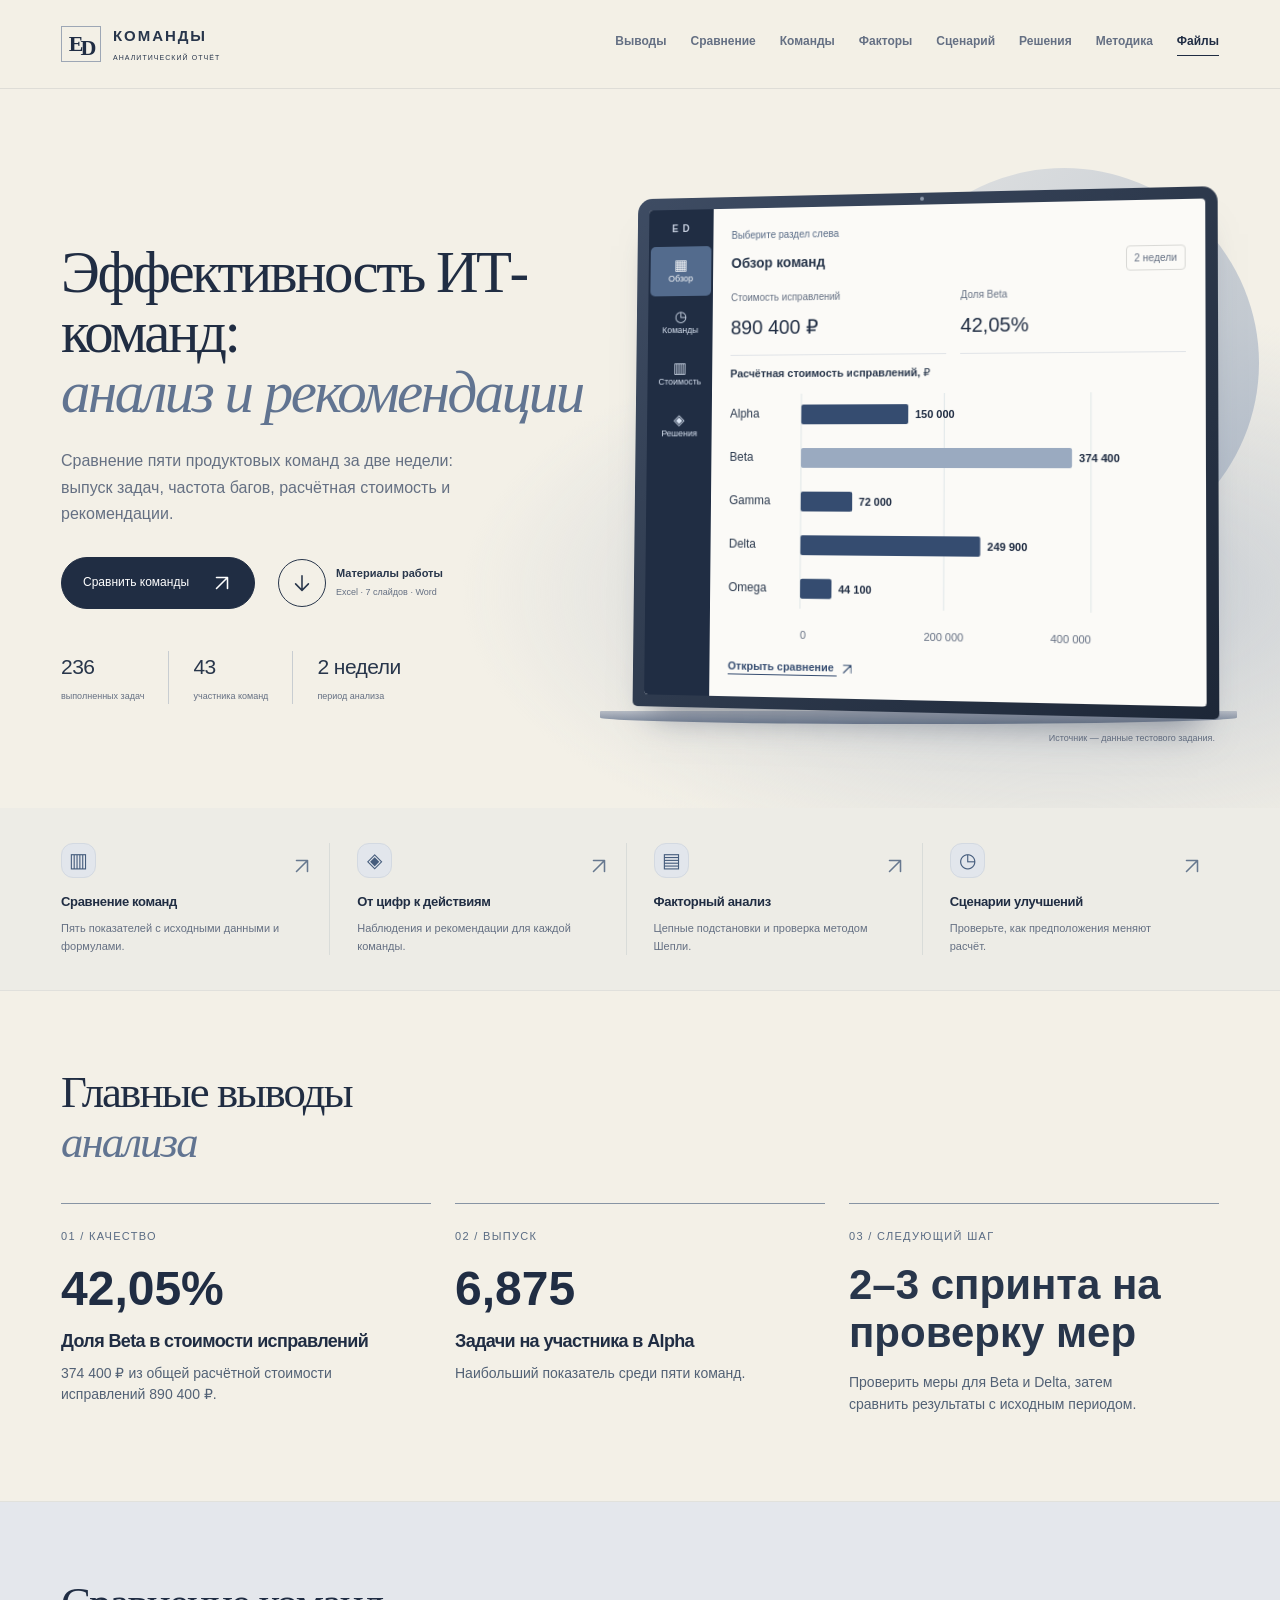
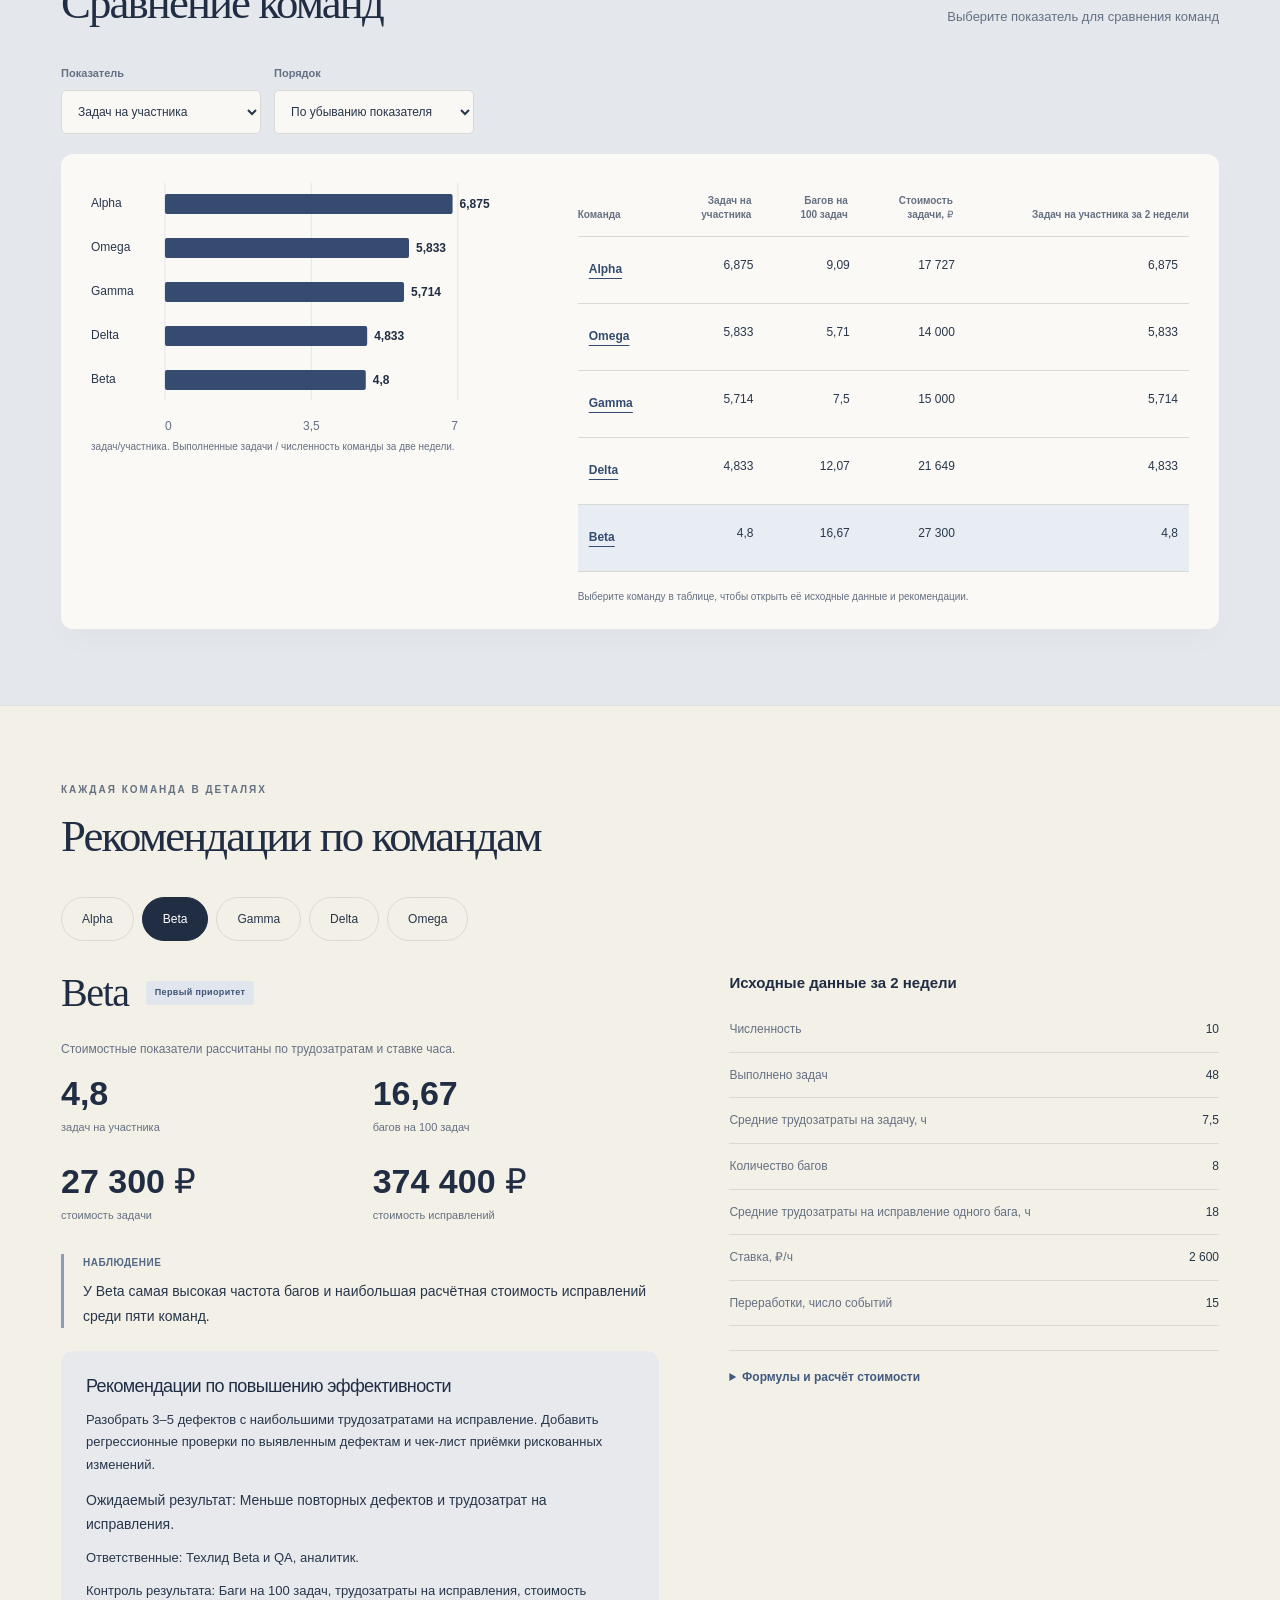
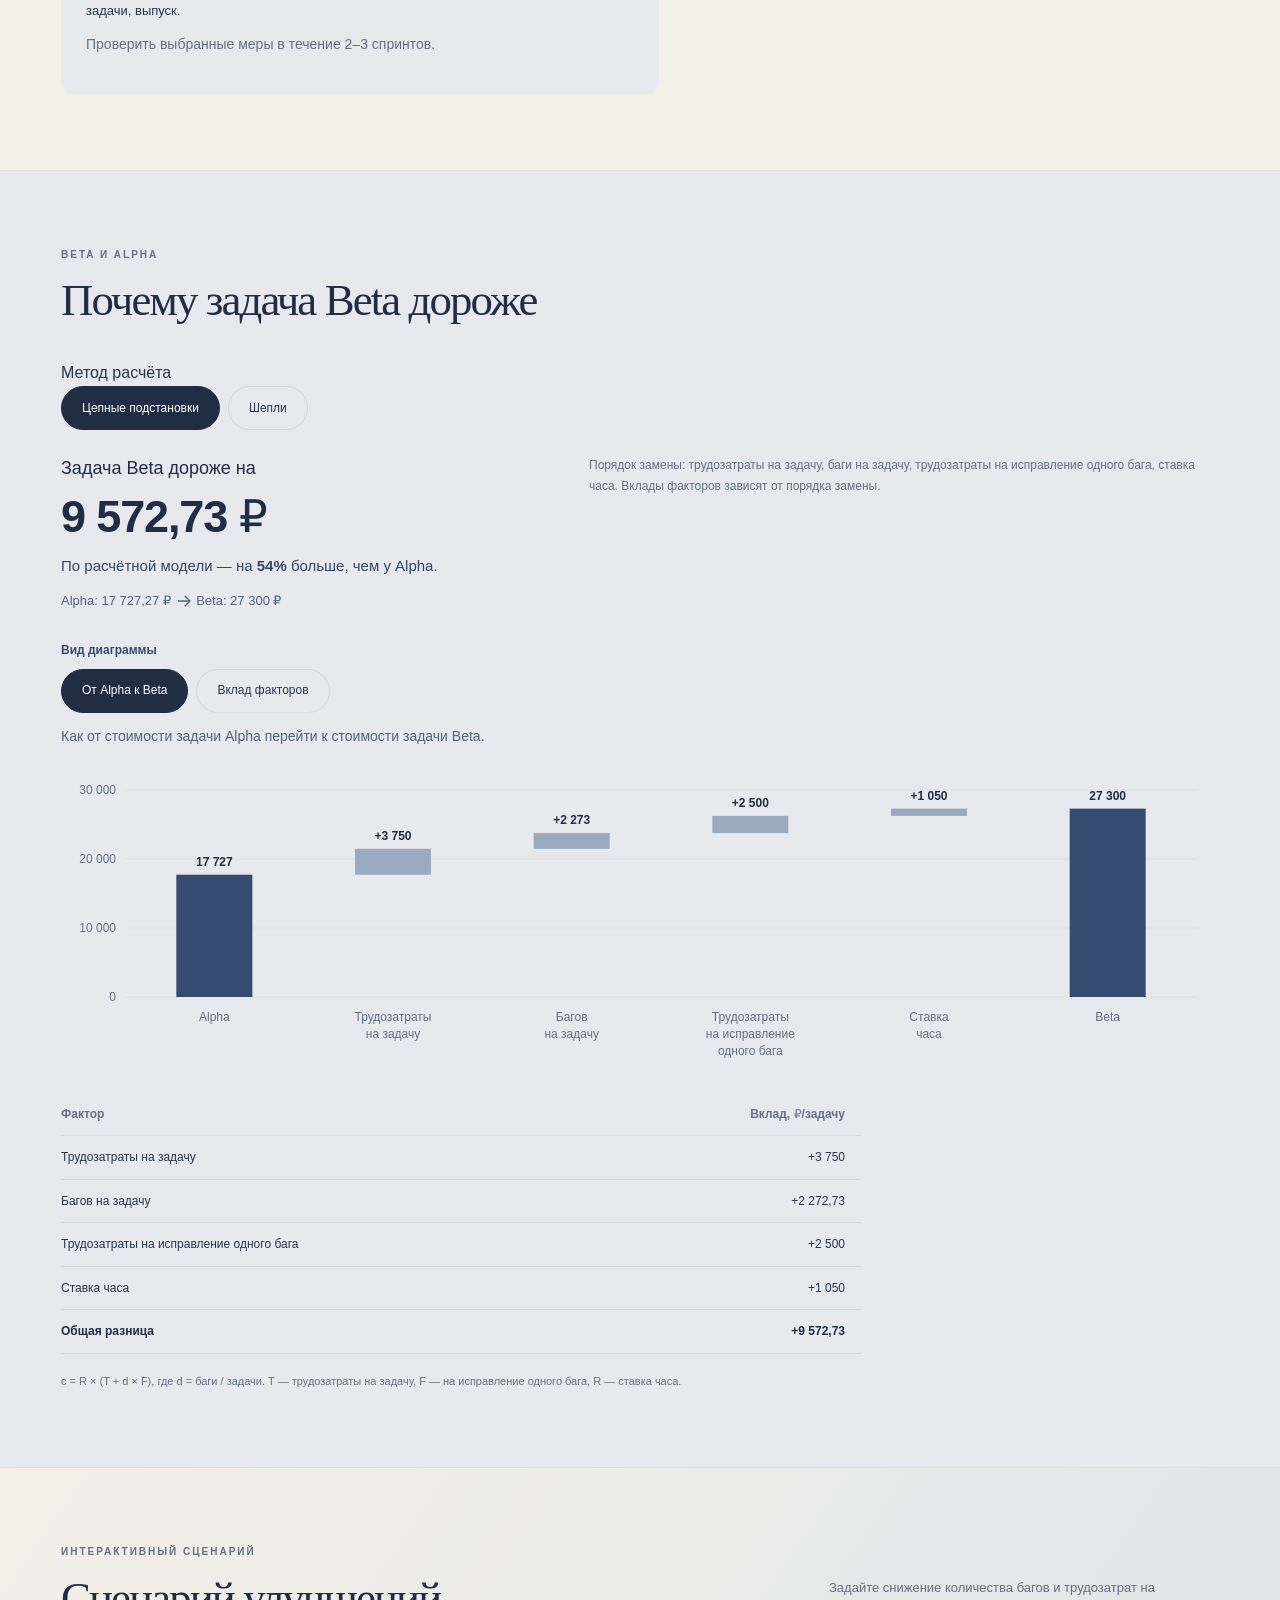
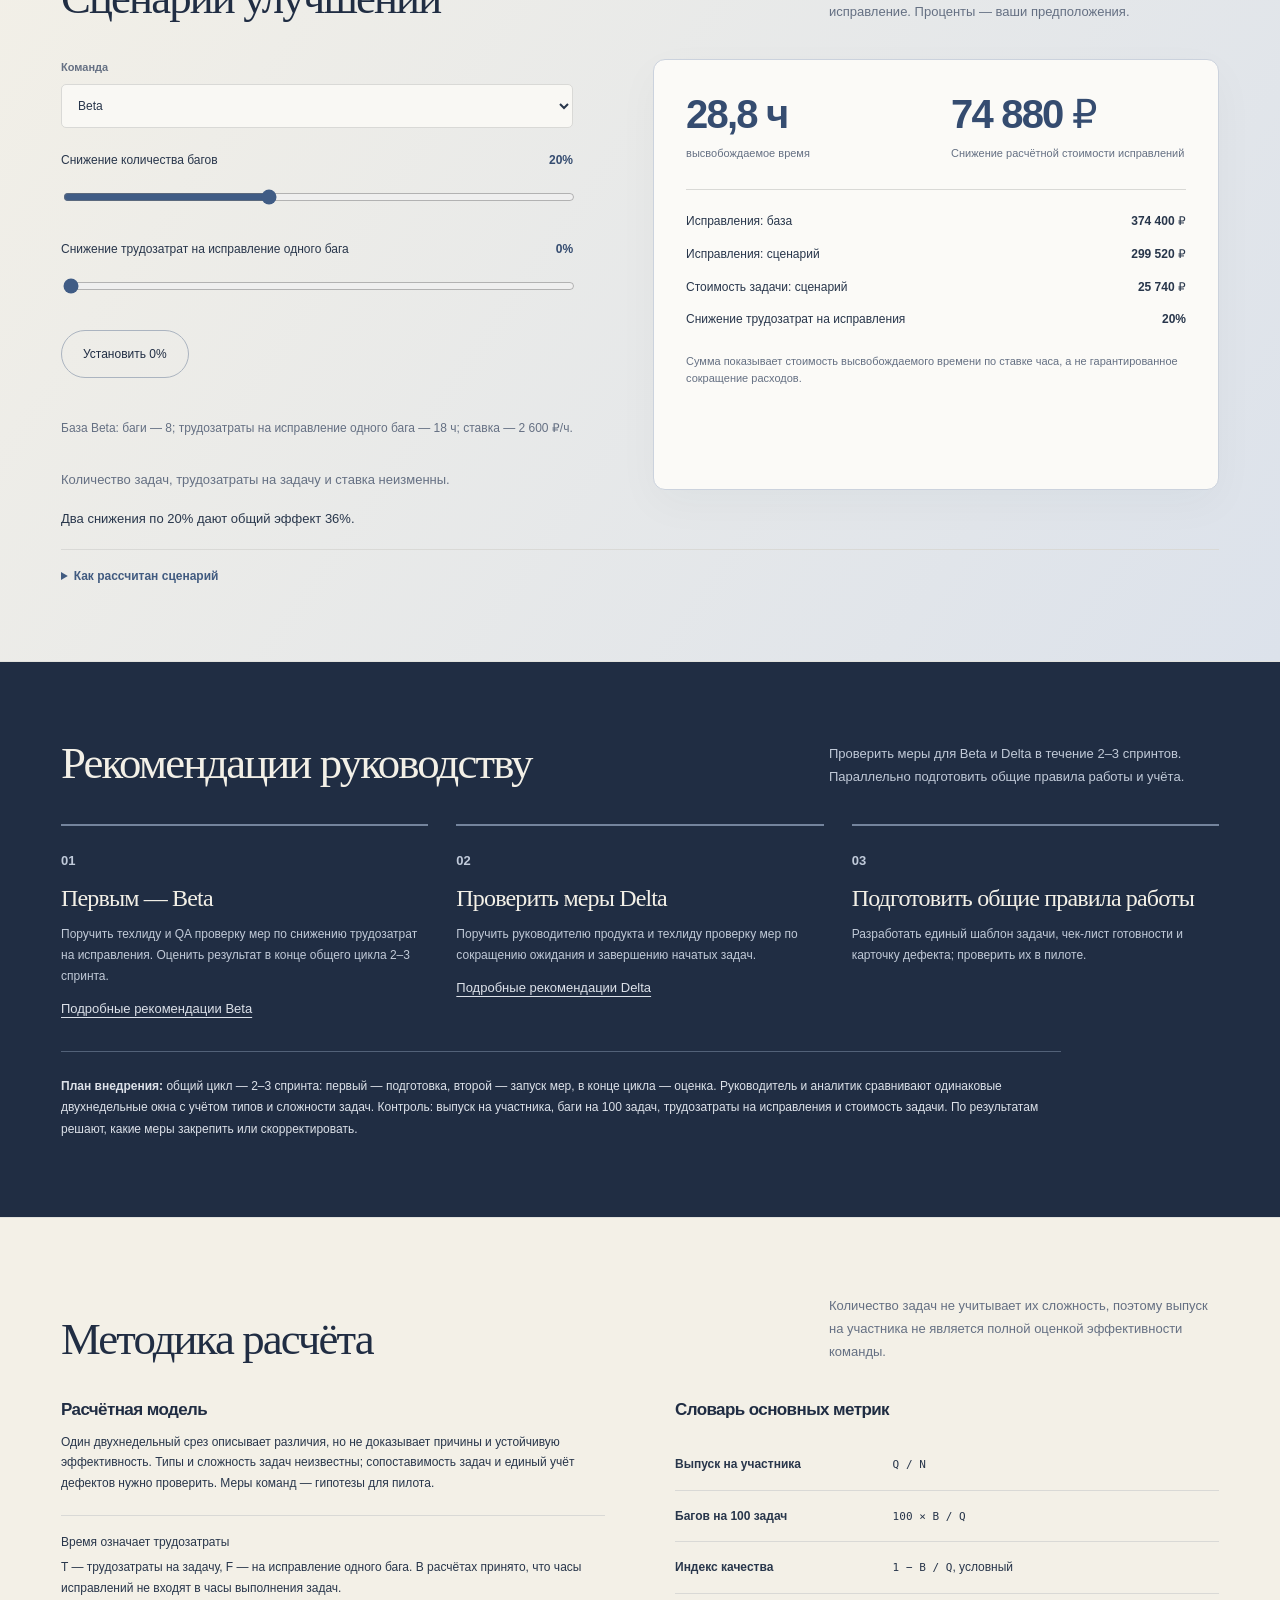
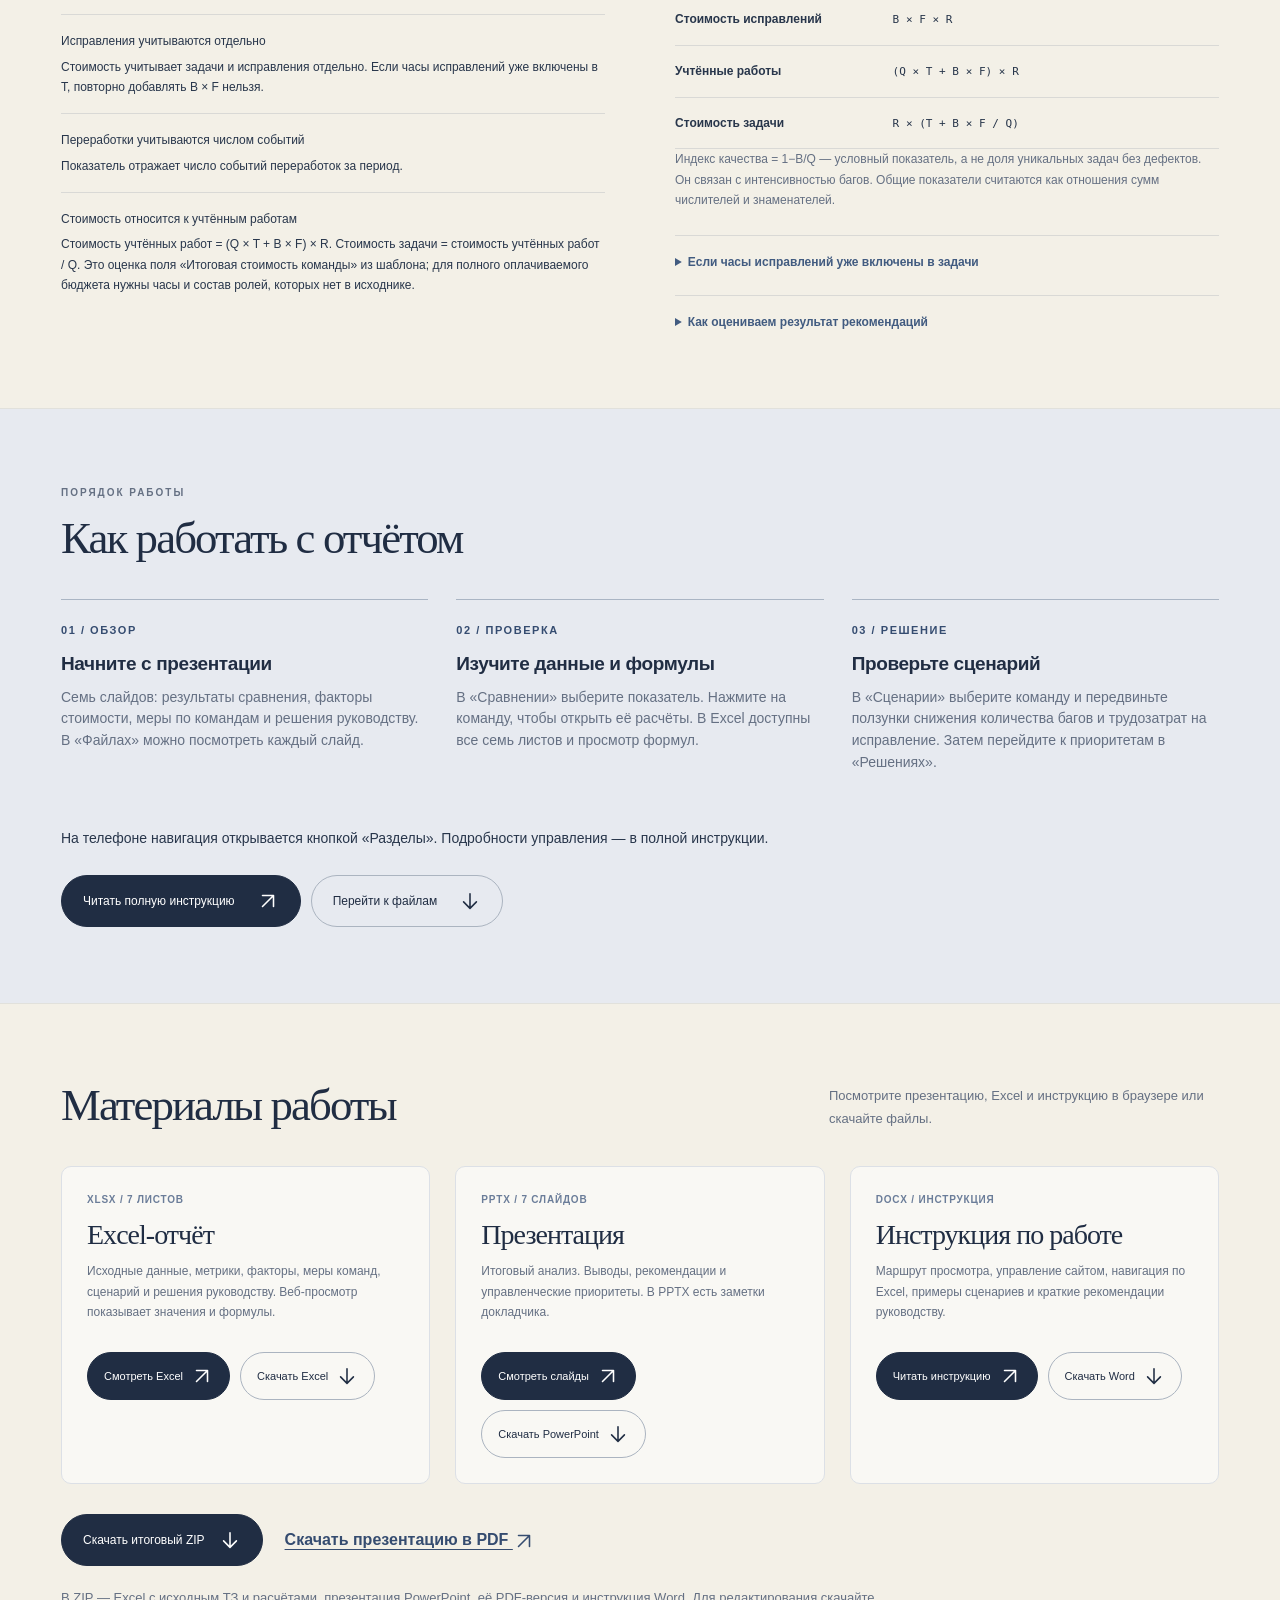
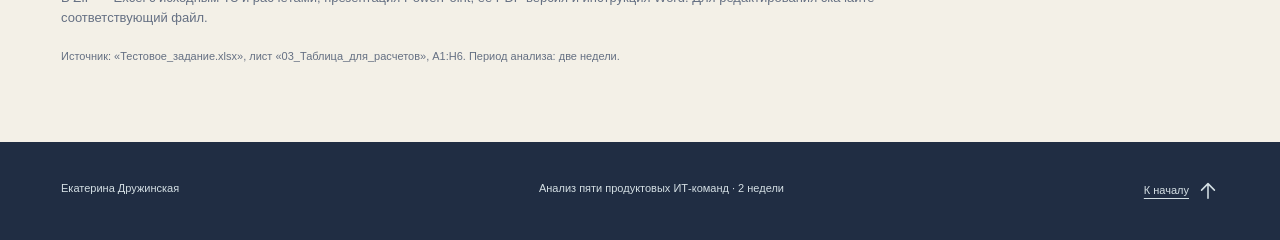
==== commit a3eae98c: "Finalize four-file delivery and validate editable workbook inputs" ====
--- a/index.html
+++ b/index.html
@@ -120,7 +120,7 @@
 
 
 <section class="section guide-section" id="instruction"><div class="wrap"><div class="section-heading"><div><p class="eyebrow">Порядок работы</p><h2>Как работать с отчётом</h2></div></div><div class="guide-steps"><div class="guide-step"><b>01 / ОБЗОР</b><h3>Начните с презентации</h3><p>Семь слайдов: результаты сравнения, факторы стоимости, меры по командам и решения руководству. В «Файлах» можно посмотреть каждый слайд.</p></div><div class="guide-step"><b>02 / ПРОВЕРКА</b><h3>Изучите данные и формулы</h3><p>В «Сравнении» выберите показатель. Нажмите на команду, чтобы открыть её расчёты. В Excel доступны все семь листов и просмотр формул.</p></div><div class="guide-step"><b>03 / РЕШЕНИЕ</b><h3>Проверьте сценарий</h3><p>В «Сценарии» выберите команду и передвиньте ползунки снижения количества багов и трудозатрат на исправление. Затем перейдите к приоритетам в «Решениях».</p></div></div><p class="guide-tip">На телефоне навигация открывается кнопкой «Разделы». Подробности управления — в полной инструкции.</p><div class="file-actions" style="margin-top:24px"><button class="btn" type="button" data-view="guide">Читать полную инструкцию <span aria-hidden="true"><svg class="drawn-arrow arrow-right" width="22" height="22" viewBox="0 0 24 24" fill="none" stroke="currentColor" stroke-width="1.7" stroke-linecap="round" stroke-linejoin="round" aria-hidden="true" focusable="false"><path d="M6 18 18 6M6 6h12v12"/></svg></span></button><a class="btn secondary" href="#files">Перейти к файлам <span aria-hidden="true"><svg class="drawn-arrow arrow-down" width="22" height="22" viewBox="0 0 24 24" fill="none" stroke="currentColor" stroke-width="1.7" stroke-linecap="round" stroke-linejoin="round" aria-hidden="true" focusable="false"><path d="M12 4v16M5 13l7 7 7-7"/></svg></span></a></div></div></section>
-<section class="section" id="files"><div class="wrap"><div class="section-heading"><div><h2>Материалы работы</h2></div><p>Посмотрите презентацию, Excel и инструкцию в браузере или скачайте файлы.</p></div><div class="download-grid"><div class="download-item"><div class="file-type">XLSX / 7 ЛИСТОВ</div><h3>Excel-отчёт</h3><p>Исходные данные, метрики, факторы, меры команд, сценарий и решения руководству. Веб-просмотр показывает значения и формулы.</p><div class="file-actions"><button type="button" class="btn" data-view="excel">Смотреть Excel <span aria-hidden="true"><svg class="drawn-arrow arrow-right" width="22" height="22" viewBox="0 0 24 24" fill="none" stroke="currentColor" stroke-width="1.7" stroke-linecap="round" stroke-linejoin="round" aria-hidden="true" focusable="false"><path d="M6 18 18 6M6 6h12v12"/></svg></span></button><a class="btn secondary" href="files/01_calculations.xlsx?v=20261104-r5" download="01_Расчёты_Дружинская.xlsx">Скачать Excel <span aria-hidden="true"><svg class="drawn-arrow arrow-down" width="22" height="22" viewBox="0 0 24 24" fill="none" stroke="currentColor" stroke-width="1.7" stroke-linecap="round" stroke-linejoin="round" aria-hidden="true" focusable="false"><path d="M12 4v16M5 13l7 7 7-7"/></svg></span></a></div></div><div class="download-item"><div class="file-type">PPTX / 7 СЛАЙДОВ</div><h3>Презентация</h3><p>Итоговый анализ. Выводы, рекомендации и управленческие приоритеты. В PPTX есть заметки докладчика.</p><div class="file-actions"><button type="button" class="btn" data-view="slides">Смотреть слайды <span aria-hidden="true"><svg class="drawn-arrow arrow-right" width="22" height="22" viewBox="0 0 24 24" fill="none" stroke="currentColor" stroke-width="1.7" stroke-linecap="round" stroke-linejoin="round" aria-hidden="true" focusable="false"><path d="M6 18 18 6M6 6h12v12"/></svg></span></button><a class="btn secondary" href="files/02_presentation.pptx?v=20261104-r5" download="02_Презентация_Дружинская.pptx">Скачать PowerPoint <span aria-hidden="true"><svg class="drawn-arrow arrow-down" width="22" height="22" viewBox="0 0 24 24" fill="none" stroke="currentColor" stroke-width="1.7" stroke-linecap="round" stroke-linejoin="round" aria-hidden="true" focusable="false"><path d="M12 4v16M5 13l7 7 7-7"/></svg></span></a></div></div><div class="download-item"><div class="file-type">DOCX / ИНСТРУКЦИЯ</div><h3>Инструкция по работе</h3><p>Маршрут просмотра, управление сайтом, навигация по Excel, примеры сценариев и краткие рекомендации руководству.</p><div class="file-actions"><button type="button" class="btn" data-view="guide">Читать инструкцию <span aria-hidden="true"><svg class="drawn-arrow arrow-right" width="22" height="22" viewBox="0 0 24 24" fill="none" stroke="currentColor" stroke-width="1.7" stroke-linecap="round" stroke-linejoin="round" aria-hidden="true" focusable="false"><path d="M6 18 18 6M6 6h12v12"/></svg></span></button><a class="btn secondary" href="files/08_guide.docx?v=20261104-r5" download="08_Инструкция_для_заказчика.docx">Скачать Word <span aria-hidden="true"><svg class="drawn-arrow arrow-down" width="22" height="22" viewBox="0 0 24 24" fill="none" stroke="currentColor" stroke-width="1.7" stroke-linecap="round" stroke-linejoin="round" aria-hidden="true" focusable="false"><path d="M12 4v16M5 13l7 7 7-7"/></svg></span></a></div></div></div><div class="files-footer"><a class="btn" href="files/final_package.zip?v=20261104-r5" download="Итоговый_комплект_Дружинская.zip">Скачать итоговый ZIP <span aria-hidden="true"><svg class="drawn-arrow arrow-down" width="22" height="22" viewBox="0 0 24 24" fill="none" stroke="currentColor" stroke-width="1.7" stroke-linecap="round" stroke-linejoin="round" aria-hidden="true" focusable="false"><path d="M12 4v16M5 13l7 7 7-7"/></svg></span></a><a class="link" href="files/03_presentation.pdf?v=20261104-r5" download="03_Презентация_Дружинская.pdf">Скачать презентацию в PDF <svg class="drawn-arrow arrow-right" width="22" height="22" viewBox="0 0 24 24" fill="none" stroke="currentColor" stroke-width="1.7" stroke-linecap="round" stroke-linejoin="round" aria-hidden="true" focusable="false"><path d="M6 18 18 6M6 6h12v12"/></svg></a></div><p class="files-hint">В ZIP — Excel, презентация PowerPoint и инструкция Word. Для редактирования скачайте соответствующий файл.</p><p class="model-note">Источник: «Тестовое_задание.xlsx», лист «03_Таблица_для_расчетов», A1:H6. Период анализа: две недели.</p></div></section>
+<section class="section" id="files"><div class="wrap"><div class="section-heading"><div><h2>Материалы работы</h2></div><p>Посмотрите презентацию, Excel и инструкцию в браузере или скачайте файлы.</p></div><div class="download-grid"><div class="download-item"><div class="file-type">XLSX / 7 ЛИСТОВ</div><h3>Excel-отчёт</h3><p>Исходные данные, метрики, факторы, меры команд, сценарий и решения руководству. Веб-просмотр показывает значения и формулы.</p><div class="file-actions"><button type="button" class="btn" data-view="excel">Смотреть Excel <span aria-hidden="true"><svg class="drawn-arrow arrow-right" width="22" height="22" viewBox="0 0 24 24" fill="none" stroke="currentColor" stroke-width="1.7" stroke-linecap="round" stroke-linejoin="round" aria-hidden="true" focusable="false"><path d="M6 18 18 6M6 6h12v12"/></svg></span></button><a class="btn secondary" href="files/01_calculations.xlsx?v=20261104-r6" download="01_Расчёты_Дружинская.xlsx">Скачать Excel <span aria-hidden="true"><svg class="drawn-arrow arrow-down" width="22" height="22" viewBox="0 0 24 24" fill="none" stroke="currentColor" stroke-width="1.7" stroke-linecap="round" stroke-linejoin="round" aria-hidden="true" focusable="false"><path d="M12 4v16M5 13l7 7 7-7"/></svg></span></a></div></div><div class="download-item"><div class="file-type">PPTX / 7 СЛАЙДОВ</div><h3>Презентация</h3><p>Итоговый анализ. Выводы, рекомендации и управленческие приоритеты. В PPTX есть заметки докладчика.</p><div class="file-actions"><button type="button" class="btn" data-view="slides">Смотреть слайды <span aria-hidden="true"><svg class="drawn-arrow arrow-right" width="22" height="22" viewBox="0 0 24 24" fill="none" stroke="currentColor" stroke-width="1.7" stroke-linecap="round" stroke-linejoin="round" aria-hidden="true" focusable="false"><path d="M6 18 18 6M6 6h12v12"/></svg></span></button><a class="btn secondary" href="files/02_presentation.pptx?v=20261104-r6" download="02_Презентация_Дружинская.pptx">Скачать PowerPoint <span aria-hidden="true"><svg class="drawn-arrow arrow-down" width="22" height="22" viewBox="0 0 24 24" fill="none" stroke="currentColor" stroke-width="1.7" stroke-linecap="round" stroke-linejoin="round" aria-hidden="true" focusable="false"><path d="M12 4v16M5 13l7 7 7-7"/></svg></span></a></div></div><div class="download-item"><div class="file-type">DOCX / ИНСТРУКЦИЯ</div><h3>Инструкция по работе</h3><p>Маршрут просмотра, управление сайтом, навигация по Excel, примеры сценариев и краткие рекомендации руководству.</p><div class="file-actions"><button type="button" class="btn" data-view="guide">Читать инструкцию <span aria-hidden="true"><svg class="drawn-arrow arrow-right" width="22" height="22" viewBox="0 0 24 24" fill="none" stroke="currentColor" stroke-width="1.7" stroke-linecap="round" stroke-linejoin="round" aria-hidden="true" focusable="false"><path d="M6 18 18 6M6 6h12v12"/></svg></span></button><a class="btn secondary" href="files/08_guide.docx?v=20261104-r6" download="04_Инструкция_Дружинская.docx">Скачать Word <span aria-hidden="true"><svg class="drawn-arrow arrow-down" width="22" height="22" viewBox="0 0 24 24" fill="none" stroke="currentColor" stroke-width="1.7" stroke-linecap="round" stroke-linejoin="round" aria-hidden="true" focusable="false"><path d="M12 4v16M5 13l7 7 7-7"/></svg></span></a></div></div></div><div class="files-footer"><a class="btn" href="files/final_package.zip?v=20261104-r6" download="Итоговый_комплект_Дружинская.zip">Скачать итоговый ZIP <span aria-hidden="true"><svg class="drawn-arrow arrow-down" width="22" height="22" viewBox="0 0 24 24" fill="none" stroke="currentColor" stroke-width="1.7" stroke-linecap="round" stroke-linejoin="round" aria-hidden="true" focusable="false"><path d="M12 4v16M5 13l7 7 7-7"/></svg></span></a><a class="link" href="files/03_presentation.pdf?v=20261104-r6" download="03_Презентация_Дружинская.pdf">Скачать презентацию в PDF <svg class="drawn-arrow arrow-right" width="22" height="22" viewBox="0 0 24 24" fill="none" stroke="currentColor" stroke-width="1.7" stroke-linecap="round" stroke-linejoin="round" aria-hidden="true" focusable="false"><path d="M6 18 18 6M6 6h12v12"/></svg></a></div><p class="files-hint">В ZIP — Excel с исходным ТЗ и расчётами, презентация PowerPoint, её PDF-версия и инструкция Word. Для редактирования скачайте соответствующий файл.</p><p class="model-note">Источник: «Тестовое_задание.xlsx», лист «03_Таблица_для_расчетов», A1:H6. Период анализа: две недели.</p></div></section>
 </main><footer><div class="wrap footer-inner"><span>Екатерина Дружинская</span><span>Анализ пяти продуктовых ИТ-команд · 2 недели</span><a href="#top">К началу <svg class="drawn-arrow arrow-up" width="22" height="22" viewBox="0 0 24 24" fill="none" stroke="currentColor" stroke-width="1.7" stroke-linecap="round" stroke-linejoin="round" aria-hidden="true" focusable="false"><path d="M12 20V4M5 11l7-7 7 7"/></svg></a></div></footer>
 <script>(() => {
 'use strict';
@@ -202,7 +202,7 @@
 })();
 </script>
 <script></script>
-<dialog class="material-reader" id="material-reader" aria-labelledby="reader-title" aria-describedby="reader-intro"><div class="reader-head"><div><h2 id="reader-title"></h2><p id="reader-intro"></p></div><button type="button" class="reader-close" id="reader-close" aria-label="Закрыть просмотр">Закрыть ×</button></div><div class="reader-body" id="reader-body"></div><div class="reader-foot"><p id="reader-footnote"></p><a class="btn" id="reader-download" download>Скачать файл</a></div></dialog><template id="instruction-content"><article class="instruction-reader"><h3>Как использовать анализ эффективности<br>ИТ-команд</h3><p class="doc-subtitle">Инструкция к итоговому комплекту  •  Екатерина Дружинская</p><p>Сравнение пяти продуктовых команд за две недели: выпуск задач, частота багов, расчётная стоимость и рекомендации. Первый приоритет — Beta, второй — Delta. Факторное разложение стоимости одной пары: Beta — приоритет по стоимости исправлений, Alpha — ориентир выпуска на участника. На Beta и Delta приходится 27 из 36 событий переработок (75%); длительность событий неизвестна.</p><h5>Что входит в финальный ZIP</h5><div class="doc-table-scroll"><table><tr><th>Файл</th><th>Назначение</th></tr><tr><td>01_Расчёты_Дружинская.xlsx</td><td>Семь листов с исходными данными, формулами, сценариями и решениями руководству</td></tr><tr><td>02_Презентация_Дружинская.pptx</td><td>Презентация на семь слайдов с заметками докладчика</td></tr><tr><td>08_Инструкция_для_заказчика.docx</td><td>Порядок просмотра материалов, использования сайта и проверки расчётов</td></tr></table></div><h5>Маршрут знакомства с работой</h5><p>1. Откройте презентацию. Слайды 1–4 показывают основной вывод, выпуск на участника, «Стоимость исправлений» и факторы разницы стоимости задачи.</p><p>2. Изучите предложения. На слайде 5 приведены меры по каждой команде, на слайде 6 — «Сценарий для Beta», на слайде 7 — краткие рекомендации руководству.</p><p>3. Проверьте основания в Excel. Лист 03 содержит исходные значения и показатели; лист 04 — факторный анализ и действия; лист 07 — решения, ответственных, сроки и контроль.</p><p>4. Используйте сайт для интерактивного сравнения команд, расчёта сценариев и просмотра документов без скачивания.</p><p><a href="https://druzhinskaia.github.io/team-performance-analysis/">Открыть интерактивный отчёт</a></p><p>https://druzhinskaia.github.io/team-performance-analysis/</p><h5>Обновление материалов</h5><p>При обновлении данных сначала внесите значения в Excel и проверьте пересчёт. Затем обновите числа и размеры диаграмм в PPTX, PDF, изображения слайдов, веб-просмотр и ZIP. Сценарий Excel и ползунки сайта работают независимо.</p><h4>Как пользоваться интерактивным сайтом</h4><p>На компьютере используйте верхнее меню. На телефоне навигация открывается кнопкой «Разделы». В «Файлах» доступны просмотр и скачивание материалов.</p><h5>Сравнение</h5><p>Выберите показатель и порядок строк. Диаграмма и таблица обновятся. Нажмите название команды, чтобы перейти к её исходным данным и рекомендациям.</p><h5>Команды</h5><p>Переключайте Alpha, Beta, Gamma, Delta и Omega. В карточке — наблюдение, «Рекомендации по повышению эффективности», ожидаемый результат, ответственные и контроль. Стоимостные показатели рассчитаны по трудозатратам и ставке часа.</p><h5>Факторы</h5><p>Выберите метод: «Цепные подстановки» или «Шепли». Шепли усредняет вклады по всем 24 порядкам замены четырёх факторов. Вид «От Alpha к Beta» показывает, как от стоимости задачи Alpha перейти к стоимости задачи Beta. «Вклад факторов» — долю каждого фактора в разнице стоимости задачи Beta и Alpha. Выбор фактора открывает пояснение; смена метода сбрасывает выбранный фактор и его пояснение.</p><h5>Сценарий</h5><p>Выберите команду. Задайте снижение количества багов и трудозатрат на исправление. Проценты — ваши предположения. Ползунки работают от 0% до 50% с шагом 5%. «Установить 0%» обнуляет оба снижения. Два снижения по 20% дают общий эффект 36%. Формула и допущения — в раскрытии «Как рассчитан сценарий».</p><h5>Решения</h5><p>В разделе указаны поручения, сроки и контроль. Подробные действия находятся в рекомендациях команд.</p><h5>Файлы</h5><p>Нажмите «Смотреть Excel», «Смотреть слайды» или «Читать инструкцию». Закройте окно кнопкой «Закрыть» или клавишей Escape.</p><h5>Что доступно в окне просмотра</h5><p>Excel: выберите один из семи листов. «Показывать формулы» выводит выражения вместо значений. Нажатие на ячейку с формулой показывает её адрес, формулу и результат. Широкие листы прокручиваются горизонтально.</p><p>Презентация: листайте семь слайдов кнопками «Назад» и «Далее» или выберите номер. Инструкция: читайте полный текст Word-документа с таблицами.</p><p>Для редактирования скачайте XLSX, PPTX или DOCX. Веб-просмотр предназначен для чтения. PDF презентации доступен отдельно.</p><h4>Как проверить расчёты в Excel</h4><div class="doc-table-scroll"><table><tr><th>Лист</th><th>Что смотреть</th></tr><tr><td>01 и 02</td><td>Исходное задание и требования к сдаче</td></tr><tr><td>03_Таблица_для_расчетов</td><td>A1:H6 — исходные значения; A10:H17 — показатели пяти команд и общий итог</td></tr><tr><td>04_Факторы_и_действия</td><td>A5:D9 — факторы; A12:G20 — цепные подстановки; A25:B31 — Шепли; с A34 — меры команд</td></tr><tr><td>05_Сценарий</td><td>B4:B6 — редактируемые параметры; B9:B13 — исходные значения выбранной команды; A15:D21 — результат</td></tr><tr><td>06_Методика</td><td>Определения метрик, формулы, варианты учёта часов и сверки</td></tr><tr><td>07_Решения_руководству</td><td>Поручения, ответственные, сроки и контроль</td></tr></table></div><h5>Пример сценария Beta</h5><p>Откройте лист 05_Сценарий. Выберите Beta в B4, введите 20% в B5 и 0% в B6. Доли единицы также допустимы: 0,2 соответствует 20%. В Excel диапазон ввода — от 0% до 100%.</p><div class="doc-table-scroll"><table><tr><th>Показатель</th><th>База</th><th>При −20% багов</th></tr><tr><td>Трудозатраты на исправления</td><td>144 ч</td><td>115,2 ч</td></tr><tr><td>Стоимость исправлений</td><td>374 400 ₽</td><td>299 520 ₽</td></tr><tr><td>Стоимость задачи</td><td>27 300 ₽</td><td>25 740 ₽</td></tr><tr><td>Высвобождаемое время D18</td><td>—</td><td>28,8 ч</td></tr><tr><td>Оценка ресурса D19</td><td>—</td><td>74 880 ₽</td></tr></table></div><p>Два снижения по 20% дают общий эффект 36%. При снижении обоих параметров на 20% высвободится 51,84 часа, стоимостная оценка — 134 784 ₽. При двух нулевых процентах эффект равен нулю.</p><p>При сообщении «Проверьте ввод» выберите команду и числовые проценты от 0% до 100%. Для ввода разрешите редактирование скачанного Excel-файла.</p><h5>Границы сравнения и расчёта</h5><p>Один двухнедельный срез описывает различия, но не доказывает причины. Количество задач не учитывает их сложность, поэтому выпуск на участника не является полной оценкой эффективности команды. Сопоставимость задач и единый учёт дефектов требуют проверки.</p><p>T — трудозатраты на задачу, F — на исправление одного бага. В расчётах принято, что часы исправлений не входят в часы выполнения задач. «Итоговая стоимость команды» в шаблоне оценена как стоимость учтённых работ. Для полного бюджета не хватает оплачиваемых часов и состава ролей.</p><h4>Результаты и действия команд</h4><div class="doc-table-scroll"><table><tr><th>Команда</th><th>Задач на участника</th><th>Багов на 100 задач</th><th>Стоимость исправлений, ₽</th><th>Стоимость задачи, ₽</th></tr><tr><td>Alpha</td><td>6,875</td><td>9,09</td><td>150 000</td><td>17 727,27</td></tr><tr><td>Beta</td><td>4,800</td><td>16,67</td><td>374 400</td><td>27 300,00</td></tr><tr><td>Gamma</td><td>5,714</td><td>7,50</td><td>72 000</td><td>15 000,00</td></tr><tr><td>Delta</td><td>4,833</td><td>12,07</td><td>249 900</td><td>21 648,62</td></tr><tr><td>Omega</td><td>5,833</td><td>5,71</td><td>44 100</td><td>14 000,00</td></tr></table></div><p>Стоимость рассчитана по трудозатратам и ставке часа.</p><h5>Alpha</h5><p>У Alpha наибольший выпуск задач на участника среди пяти команд.</p><p>Что предлагаем: Изучить подход команды к разбиению и приёмке задач. На этой основе подготовить шаблон задачи и проверить его в Beta и Delta.<br>Ожидаемый результат: Меньше уточнений и возвратов на доработку.<br>Ответственные: техлид Alpha и аналитик. Контроль: задачи на участника, средние трудозатраты на задачу, возвраты на доработку. Срок: подготовить шаблон в первом спринте; проверить его в Beta и Delta в общем цикле 2–3 спринта.</p><h5>Beta</h5><p>У Beta самая высокая частота багов и наибольшая расчётная стоимость исправлений среди пяти команд.</p><p>Что предлагаем: Разобрать 3–5 дефектов с наибольшими трудозатратами на исправление. Добавить регрессионные проверки по выявленным дефектам и чек-лист приёмки рискованных изменений.<br>Ожидаемый результат: Меньше повторных дефектов и трудозатрат на исправления.<br>Ответственные: техлид Beta, QA и аналитик. Контроль: баги на 100 задач, трудозатраты на исправления, стоимость задачи, выпуск. Проверить выбранные меры в течение 2–3 спринтов.</p><h5>Gamma</h5><p>У Gamma частота багов и стоимость задачи ниже, чем у Alpha, Beta и Delta.</p><p>Что предлагаем: Изучить порядок проверки задач в Gamma. Подготовить чек-лист готовности и проверки критических сценариев, затем проверить их в Beta.<br>Ожидаемый результат: Меньше дефектов при приёмке и возможность повторно использовать проверки.<br>Ответственные: QA и техлид Gamma. Контроль: баги на 100 задач, повторные ошибки, средние трудозатраты на задачу. Подготовка — первый спринт; проверка — в общем цикле 2–3 спринта.</p><h5>Delta</h5><p>У Delta наибольшее количество завершённых задач, но выпуск на участника ниже, чем у Alpha, Gamma и Omega.</p><p>Что предлагаем: Разделить задачи по типам, ограничить число одновременно начатых задач и установить регулярные окна ревью. Назначить ответственного за снятие блокировок.<br>Ожидаемый результат: Сократить время ожидания и проверить изменение выпуска завершённых задач.<br>Ответственные: руководитель продукта и техлид Delta. Контроль: задачи на участника, трудозатраты на задачу, ожидание ревью, число задач в работе. Срок: 2–3 спринта.</p><h5>Omega</h5><p>У Omega наименьшая частота багов и самая низкая стоимость задачи среди пяти команд.</p><p>Что предлагаем: Ввести единые правила регистрации дефектов: связь с задачей, категория, серьёзность и трудозатраты на исправление одного бага. Проверять полноту заполнения карточек.<br>Ожидаемый результат: Сопоставимые данные о дефектах для контроля качества.<br>Ответственные: QA и техлид Omega. Контроль: баги на 100 задач, повторные дефекты, полнота карточек. Подготовка правил — первый спринт; проверка — в общем цикле 2–3 спринта; единый учёт — далее постоянно.</p><h4>Краткие рекомендации руководству</h4><p>Beta: поручить техлиду и QA проверку мер по снижению трудозатрат на исправления. Оценить результат в конце общего цикла 2–3 спринта. Подробные действия — в рекомендациях Beta.</p><p>Delta: поручить руководителю продукта и техлиду проверку мер по сокращению ожидания и завершению начатых задач. Подробные действия — в рекомендациях Delta. Срок: 2–3 спринта.</p><p>Общие правила: разработать единый шаблон задачи, чек-лист готовности и карточку дефекта; проверить их в пилоте. Ответственные: техлиды, QA и аналитик. Срок: первый и второй спринты.</p><p>Контроль: выпуск на участника, баги на 100 задач, трудозатраты на исправления и стоимость задачи. Общий цикл — 2–3 спринта: первый — подготовка, второй — запуск мер, в конце цикла — оценка. Сравнивать одинаковые двухнедельные окна с учётом типов и сложности задач. Руководитель и аналитик решают, какие меры закрепить или скорректировать.</p><p>До пилота определить правила учёта и собрать базу ожиданий ревью, возвратов на доработку, повторных дефектов и числа задач в работе (WIP). Для разбора дефектов нужны записи о трудозатратах на исправление каждого бага. Единые определения и правила регистрации сохранять при сравнении окон.</p><p>Заранее согласовать критерии улучшения без ухудшения качества и выпуска. Снижение на 20% в сценарии — предположение, а не обязательная цель пилота.</p><h5>Как рассчитан сценарий</h5><p>Количество задач Q, трудозатраты на задачу T и ставка часа R неизменны. Трудозатраты на исправления = B × (1−sB) × F × (1−sF). B — количество багов, F — трудозатраты на исправление одного бага, sB и sF — заданные доли снижения. Дробное количество багов — математическое ожидание.</p><p>Результаты: «Снижение расчётной стоимости исправлений» и «Снижение трудозатрат на исправления». Второй ползунок — «Снижение трудозатрат на исправление одного бага». Сумма показывает стоимость высвобождаемого времени по ставке часа, а не гарантированное сокращение расходов.</p><p>Подпись базы имеет единый формат для всех команд. Например: «База Gamma: баги — 3; трудозатраты на исправление одного бага — 10 ч; ставка — 2 400 ₽/ч. Количество задач, трудозатраты на задачу и ставка неизменны».</p><h5>Основные определения</h5><p>Выпуск на участника = Q/N. Баги на 100 задач = 100×B/Q. Условный индекс качества = 1−B/Q. Стоимость учтённых работ = (Q×T+B×F)×R. Стоимость задачи = стоимость учтённых работ / Q. N — численность команды. Общие показатели рассчитываются как отношения сумм по командам, а не как среднее командных значений.</p><p>Источник: «Тестовое_задание.xlsx», лист 03_Таблица_для_расчетов, A1:H6. Период анализа — две недели.</p></article></template><script id="workbook-data" type="application/json">{"sheets":[{"name":"01_Сопроводительное","rows":15,"columns":1,"widths":[900],"cells":{"A1":{"text":"Тестовое задание для кандидата","raw":"Тестовое задание для кандидата","formula":null,"numeric":false,"style":{"fill":null,"color":"#000000","bold":true,"size":14.0,"family":"Calibri","italic":false}},"A3":{"text":"Предлагаем выполнить практическое задание для оценки аналитических навыков, работы с данными и подготовки выводов","raw":"Предлагаем выполнить практическое задание для оценки аналитических навыков, работы с данными и подготовки выводов","formula":null,"numeric":false,"style":{"fill":null,"color":"#000000","bold":false,"size":11.0,"family":"Calibri","italic":false}},"A5":{"text":"Описание задания:","raw":"Описание задания:","formula":null,"numeric":false,"style":{"fill":null,"color":"#000000","bold":false,"size":11.0,"family":"Calibri","italic":false}},"A6":{"text":"- Расчет метрик эффективности команд по предоставленным данным","raw":"- Расчет метрик эффективности команд по предоставленным данным","formula":null,"numeric":false,"style":{"fill":null,"color":"#000000","bold":false,"size":11.0,"family":"Calibri","italic":false}},"A7":{"text":"- Факторный анализ и выявление зон роста","raw":"- Факторный анализ и выявление зон роста","formula":null,"numeric":false,"style":{"fill":null,"color":"#000000","bold":false,"size":11.0,"family":"Calibri","italic":false}},"A8":{"text":"- Рекомендации по повышению эффективности команд","raw":"- Рекомендации по повышению эффективности команд","formula":null,"numeric":false,"style":{"fill":null,"color":"#000000","bold":false,"size":11.0,"family":"Calibri","italic":false}},"A9":{"text":"- Подготовка краткой презентации для руководства","raw":"- Подготовка краткой презентации для руководства","formula":null,"numeric":false,"style":{"fill":null,"color":"#000000","bold":false,"size":11.0,"family":"Calibri","italic":false}},"A11":{"text":"Формат сдачи:","raw":"Формат сдачи:","formula":null,"numeric":false,"style":{"fill":null,"color":"#000000","bold":false,"size":11.0,"family":"Calibri","italic":false}},"A12":{"text":"- Заполненный Excel-файл","raw":"- Заполненный Excel-файл","formula":null,"numeric":false,"style":{"fill":null,"color":"#000000","bold":false,"size":11.0,"family":"Calibri","italic":false}},"A13":{"text":"- Презентация до 7 слайдов","raw":"- Презентация до 7 слайдов","formula":null,"numeric":false,"style":{"fill":null,"color":"#000000","bold":false,"size":11.0,"family":"Calibri","italic":false}},"A15":{"text":"Удачи!","raw":"Удачи!","formula":null,"numeric":false,"style":{"fill":null,"color":"#000000","bold":false,"size":11.0,"family":"Calibri","italic":false}}},"merges":[]},{"name":"02_Описание_задания","rows":11,"columns":1,"widths":[900],"cells":{"A1":{"text":"Описание задачи:","raw":"Описание задачи:","formula":null,"numeric":false,"style":{"fill":null,"color":"#000000","bold":true,"size":14.0,"family":"Calibri","italic":false}},"A3":{"text":"Вы работаете в Центре проектного управления и автоматизации. Ваша задача — оценить эффективность работы пяти продуктовых команд в ИТ, выявить зоны роста и подготовить рекомендации","raw":"Вы работаете в Центре проектного управления и автоматизации. Ваша задача — оценить эффективность работы пяти продуктовых команд в ИТ, выявить зоны роста и подготовить рекомендации","formula":null,"numeric":false,"style":{"fill":null,"color":"#000000","bold":false,"size":11.0,"family":"Calibri","italic":false}},"A5":{"text":"Что нужно сделать:","raw":"Что нужно сделать:","formula":null,"numeric":false,"style":{"fill":null,"color":"#000000","bold":false,"size":11.0,"family":"Calibri","italic":false}},"A6":{"text":"- Рассчитать основные метрики: производительность, индекс качества, стоимость исправления багов и т.д.","raw":"- Рассчитать основные метрики: производительность, индекс качества, стоимость исправления багов и т.д.","formula":null,"numeric":false,"style":{"fill":null,"color":"#000000","bold":false,"size":11.0,"family":"Calibri","italic":false}},"A7":{"text":"- Провести факторный анализ эффективности команд","raw":"- Провести факторный анализ эффективности команд","formula":null,"numeric":false,"style":{"fill":null,"color":"#000000","bold":false,"size":11.0,"family":"Calibri","italic":false}},"A8":{"text":"- Сформировать рекомендации по повышению эффективности команд","raw":"- Сформировать рекомендации по повышению эффективности команд","formula":null,"numeric":false,"style":{"fill":null,"color":"#000000","bold":false,"size":11.0,"family":"Calibri","italic":false}},"A9":{"text":"- Подготовить краткие Рекомендации для руководства","raw":"- Подготовить краткие Рекомендации для руководства","formula":null,"numeric":false,"style":{"fill":null,"color":"#000000","bold":false,"size":11.0,"family":"Calibri","italic":false}},"A11":{"text":"Данные приведены на листе 03_Таблица_для_расчетов","raw":"Данные приведены на листе 03_Таблица_для_расчетов","formula":null,"numeric":false,"style":{"fill":null,"color":"#000000","bold":false,"size":11.0,"family":"Calibri","italic":false}}},"merges":[]},{"name":"03_Таблица_для_расчетов","rows":25,"columns":8,"widths":[119,161,115,115,115,115,115,115],"cells":{"A1":{"text":"Команда","raw":"Команда","formula":null,"numeric":false,"style":{"fill":"#FFFFFF","color":"#000000","bold":false,"size":11.0,"family":"Calibri","italic":false}},"B1":{"text":"Численность","raw":"Численность","formula":null,"numeric":false,"style":{"fill":"#FFFFFF","color":"#000000","bold":false,"size":11.0,"family":"Calibri","italic":false}},"C1":{"text":"Выполнено задач (2 недели)","raw":"Выполнено задач (2 недели)","formula":null,"numeric":false,"style":{"fill":"#FFFFFF","color":"#000000","bold":false,"size":11.0,"family":"Calibri","italic":false}},"D1":{"text":"Среднее время на задачу (часы)","raw":"Среднее время на задачу (часы)","formula":null,"numeric":false,"style":{"fill":"#FFFFFF","color":"#000000","bold":false,"size":11.0,"family":"Calibri","italic":false}},"E1":{"text":"Количество багов","raw":"Количество багов","formula":null,"numeric":false,"style":{"fill":"#FFFFFF","color":"#000000","bold":false,"size":11.0,"family":"Calibri","italic":false}},"F1":{"text":"Среднее время на исправление бага (часы)","raw":"Среднее время на исправление бага (часы)","formula":null,"numeric":false,"style":{"fill":"#FFFFFF","color":"#000000","bold":false,"size":11.0,"family":"Calibri","italic":false}},"G1":{"text":"Средняя стоимость часа разработчика (₽)","raw":"Средняя стоимость часа разработчика (₽)","formula":null,"numeric":false,"style":{"fill":"#FFFFFF","color":"#000000","bold":false,"size":11.0,"family":"Calibri","italic":false}},"H1":{"text":"Количество переработок (2 недели)","raw":"Количество переработок (2 недели)","formula":null,"numeric":false,"style":{"fill":"#FFFFFF","color":"#000000","bold":false,"size":11.0,"family":"Calibri","italic":false}},"A2":{"text":"Alpha","raw":"Alpha","formula":null,"numeric":false,"style":{"fill":"#FFFFFF","color":"#000000","bold":false,"size":11.0,"family":"Calibri","italic":false}},"B2":{"text":"8","raw":8,"formula":null,"numeric":true,"style":{"fill":"#FFFFFF","color":"#000000","bold":false,"size":11.0,"family":"Calibri","italic":false}},"C2":{"text":"55","raw":55,"formula":null,"numeric":true,"style":{"fill":"#FFFFFF","color":"#000000","bold":false,"size":11.0,"family":"Calibri","italic":false}},"D2":{"text":"6","raw":6,"formula":null,"numeric":true,"style":{"fill":"#FFFFFF","color":"#000000","bold":false,"size":11.0,"family":"Calibri","italic":false}},"E2":{"text":"5","raw":5,"formula":null,"numeric":true,"style":{"fill":"#FFFFFF","color":"#000000","bold":false,"size":11.0,"family":"Calibri","italic":false}},"F2":{"text":"12","raw":12,"formula":null,"numeric":true,"style":{"fill":"#FFFFFF","color":"#000000","bold":false,"size":11.0,"family":"Calibri","italic":false}},"G2":{"text":"2500","raw":2500,"formula":null,"numeric":true,"style":{"fill":"#FFFFFF","color":"#000000","bold":false,"size":11.0,"family":"Calibri","italic":false}},"H2":{"text":"6","raw":6,"formula":null,"numeric":true,"style":{"fill":"#FFFFFF","color":"#000000","bold":false,"size":11.0,"family":"Calibri","italic":false}},"A3":{"text":"Beta","raw":"Beta","formula":null,"numeric":false,"style":{"fill":"#FFFFFF","color":"#000000","bold":false,"size":11.0,"family":"Calibri","italic":false}},"B3":{"text":"10","raw":10,"formula":null,"numeric":true,"style":{"fill":"#FFFFFF","color":"#000000","bold":false,"size":11.0,"family":"Calibri","italic":false}},"C3":{"text":"48","raw":48,"formula":null,"numeric":true,"style":{"fill":"#FFFFFF","color":"#000000","bold":false,"size":11.0,"family":"Calibri","italic":false}},"D3":{"text":"7,5","raw":7.5,"formula":null,"numeric":true,"style":{"fill":"#FFFFFF","color":"#000000","bold":false,"size":11.0,"family":"Calibri","italic":false}},"E3":{"text":"8","raw":8,"formula":null,"numeric":true,"style":{"fill":"#FFFFFF","color":"#000000","bold":false,"size":11.0,"family":"Calibri","italic":false}},"F3":{"text":"18","raw":18,"formula":null,"numeric":true,"style":{"fill":"#FFFFFF","color":"#000000","bold":false,"size":11.0,"family":"Calibri","italic":false}},"G3":{"text":"2600","raw":2600,"formula":null,"numeric":true,"style":{"fill":"#FFFFFF","color":"#000000","bold":false,"size":11.0,"family":"Calibri","italic":false}},"H3":{"text":"15","raw":15,"formula":null,"numeric":true,"style":{"fill":"#FFFFFF","color":"#000000","bold":false,"size":11.0,"family":"Calibri","italic":false}},"A4":{"text":"Gamma","raw":"Gamma","formula":null,"numeric":false,"style":{"fill":"#FFFFFF","color":"#000000","bold":false,"size":11.0,"family":"Calibri","italic":false}},"B4":{"text":"7","raw":7,"formula":null,"numeric":true,"style":{"fill":"#FFFFFF","color":"#000000","bold":false,"size":11.0,"family":"Calibri","italic":false}},"C4":{"text":"40","raw":40,"formula":null,"numeric":true,"style":{"fill":"#FFFFFF","color":"#000000","bold":false,"size":11.0,"family":"Calibri","italic":false}},"D4":{"text":"5,5","raw":5.5,"formula":null,"numeric":true,"style":{"fill":"#FFFFFF","color":"#000000","bold":false,"size":11.0,"family":"Calibri","italic":false}},"E4":{"text":"3","raw":3,"formula":null,"numeric":true,"style":{"fill":"#FFFFFF","color":"#000000","bold":false,"size":11.0,"family":"Calibri","italic":false}},"F4":{"text":"10","raw":10,"formula":null,"numeric":true,"style":{"fill":"#FFFFFF","color":"#000000","bold":false,"size":11.0,"family":"Calibri","italic":false}},"G4":{"text":"2400","raw":2400,"formula":null,"numeric":true,"style":{"fill":"#FFFFFF","color":"#000000","bold":false,"size":11.0,"family":"Calibri","italic":false}},"H4":{"text":"2","raw":2,"formula":null,"numeric":true,"style":{"fill":"#FFFFFF","color":"#000000","bold":false,"size":11.0,"family":"Calibri","italic":false}},"A5":{"text":"Delta","raw":"Delta","formula":null,"numeric":false,"style":{"fill":"#FFFFFF","color":"#000000","bold":false,"size":11.0,"family":"Calibri","italic":false}},"B5":{"text":"12","raw":12,"formula":null,"numeric":true,"style":{"fill":"#FFFFFF","color":"#000000","bold":false,"size":11.0,"family":"Calibri","italic":false}},"C5":{"text":"58","raw":58,"formula":null,"numeric":true,"style":{"fill":"#FFFFFF","color":"#000000","bold":false,"size":11.0,"family":"Calibri","italic":false}},"D5":{"text":"6,8","raw":6.8,"formula":null,"numeric":true,"style":{"fill":"#FFFFFF","color":"#000000","bold":false,"size":11.0,"family":"Calibri","italic":false}},"E5":{"text":"7","raw":7,"formula":null,"numeric":true,"style":{"fill":"#FFFFFF","color":"#000000","bold":false,"size":11.0,"family":"Calibri","italic":false}},"F5":{"text":"14","raw":14,"formula":null,"numeric":true,"style":{"fill":"#FFFFFF","color":"#000000","bold":false,"size":11.0,"family":"Calibri","italic":false}},"G5":{"text":"2550","raw":2550,"formula":null,"numeric":true,"style":{"fill":"#FFFFFF","color":"#000000","bold":false,"size":11.0,"family":"Calibri","italic":false}},"H5":{"text":"12","raw":12,"formula":null,"numeric":true,"style":{"fill":"#FFFFFF","color":"#000000","bold":false,"size":11.0,"family":"Calibri","italic":false}},"A6":{"text":"Omega","raw":"Omega","formula":null,"numeric":false,"style":{"fill":"#FFFFFF","color":"#000000","bold":false,"size":11.0,"family":"Calibri","italic":false}},"B6":{"text":"6","raw":6,"formula":null,"numeric":true,"style":{"fill":"#FFFFFF","color":"#000000","bold":false,"size":11.0,"family":"Calibri","italic":false}},"C6":{"text":"35","raw":35,"formula":null,"numeric":true,"style":{"fill":"#FFFFFF","color":"#000000","bold":false,"size":11.0,"family":"Calibri","italic":false}},"D6":{"text":"5,2","raw":5.2,"formula":null,"numeric":true,"style":{"fill":"#FFFFFF","color":"#000000","bold":false,"size":11.0,"family":"Calibri","italic":false}},"E6":{"text":"2","raw":2,"formula":null,"numeric":true,"style":{"fill":"#FFFFFF","color":"#000000","bold":false,"size":11.0,"family":"Calibri","italic":false}},"F6":{"text":"9","raw":9,"formula":null,"numeric":true,"style":{"fill":"#FFFFFF","color":"#000000","bold":false,"size":11.0,"family":"Calibri","italic":false}},"G6":{"text":"2450","raw":2450,"formula":null,"numeric":true,"style":{"fill":"#FFFFFF","color":"#000000","bold":false,"size":11.0,"family":"Calibri","italic":false}},"H6":{"text":"1","raw":1,"formula":null,"numeric":true,"style":{"fill":"#FFFFFF","color":"#000000","bold":false,"size":11.0,"family":"Calibri","italic":false}},"A10":{"text":"Команда","raw":"Команда","formula":null,"numeric":false,"style":{"fill":"#202D43","color":"#FFFFFF","bold":true,"size":10.0,"family":"Arial","italic":false}},"B10":{"text":"Производительность, задач/участника за 2 недели","raw":"Производительность, задач/участника за 2 недели","formula":null,"numeric":false,"style":{"fill":"#202D43","color":"#FFFFFF","bold":true,"size":10.0,"family":"Arial","italic":false}},"C10":{"text":"Средняя скорость, задач/ч¹","raw":"Средняя скорость, задач/ч¹","formula":null,"numeric":false,"style":{"fill":"#202D43","color":"#FFFFFF","bold":true,"size":10.0,"family":"Arial","italic":false}},"D10":{"text":"Стоимость исправления багов, ₽²","raw":"Стоимость исправления багов, ₽²","formula":null,"numeric":false,"style":{"fill":"#202D43","color":"#FFFFFF","bold":true,"size":10.0,"family":"Arial","italic":false}},"E10":{"text":"Итоговая стоимость учтённых работ, ₽²","raw":"Итоговая стоимость учтённых работ, ₽²","formula":null,"numeric":false,"style":{"fill":"#202D43","color":"#FFFFFF","bold":true,"size":10.0,"family":"Arial","italic":false}},"F10":{"text":"Расчётный индекс качества³","raw":"Расчётный индекс качества³","formula":null,"numeric":false,"style":{"fill":"#202D43","color":"#FFFFFF","bold":true,"size":10.0,"family":"Arial","italic":false}},"G10":{"text":"Багов на 100 задач³","raw":"Багов на 100 задач³","formula":null,"numeric":false,"style":{"fill":"#202D43","color":"#FFFFFF","bold":true,"size":10.0,"family":"Arial","italic":false}},"H10":{"text":"Стоимость задачи, ₽²","raw":"Стоимость задачи, ₽²","formula":null,"numeric":false,"style":{"fill":"#202D43","color":"#FFFFFF","bold":true,"size":10.0,"family":"Arial","italic":false}},"A11":{"text":"Alpha","raw":"Alpha","formula":null,"numeric":false,"style":{"fill":"#EBEEF3","color":"#28364B","bold":false,"size":10.0,"family":"Arial","italic":false}},"B11":{"text":"6,875","raw":6.875,"formula":"=C2/B2","numeric":true,"style":{"fill":"#EBEEF3","color":"#28364B","bold":false,"size":10.0,"family":"Arial","italic":false}},"C11":{"text":"0,167","raw":0.166666666666667,"formula":"=1/D2","numeric":true,"style":{"fill":"#EBEEF3","color":"#28364B","bold":false,"size":10.0,"family":"Arial","italic":false}},"D11":{"text":"150 000","raw":150000,"formula":"=E2*F2*G2","numeric":true,"style":{"fill":"#EBEEF3","color":"#28364B","bold":false,"size":10.0,"family":"Arial","italic":false}},"E11":{"text":"975 000","raw":975000,"formula":"=(C2*D2+E2*F2)*G2","numeric":true,"style":{"fill":"#EBEEF3","color":"#28364B","bold":false,"size":10.0,"family":"Arial","italic":false}},"F11":{"text":"90,91%","raw":0.909090909090909,"formula":"=1-E2/C2","numeric":true,"style":{"fill":"#EBEEF3","color":"#28364B","bold":false,"size":10.0,"family":"Arial","italic":false}},"G11":{"text":"9,09","raw":9.09090909090909,"formula":"=100*E2/C2","numeric":true,"style":{"fill":"#EBEEF3","color":"#28364B","bold":false,"size":10.0,"family":"Arial","italic":false}},"H11":{"text":"17 727,27","raw":17727.2727272727,"formula":"=E11/C2","numeric":true,"style":{"fill":"#EBEEF3","color":"#28364B","bold":false,"size":10.0,"family":"Arial","italic":false}},"A12":{"text":"Beta","raw":"Beta","formula":null,"numeric":false,"style":{"fill":"#FFFFFF","color":"#28364B","bold":false,"size":10.0,"family":"Arial","italic":false}},"B12":{"text":"4,800","raw":4.8,"formula":"=C3/B3","numeric":true,"style":{"fill":"#FFFFFF","color":"#28364B","bold":false,"size":10.0,"family":"Arial","italic":false}},"C12":{"text":"0,133","raw":0.133333333333333,"formula":"=1/D3","numeric":true,"style":{"fill":"#FFFFFF","color":"#28364B","bold":false,"size":10.0,"family":"Arial","italic":false}},"D12":{"text":"374 400","raw":374400,"formula":"=E3*F3*G3","numeric":true,"style":{"fill":"#FFFFFF","color":"#28364B","bold":false,"size":10.0,"family":"Arial","italic":false}},"E12":{"text":"1 310 400","raw":1310400,"formula":"=(C3*D3+E3*F3)*G3","numeric":true,"style":{"fill":"#FFFFFF","color":"#28364B","bold":false,"size":10.0,"family":"Arial","italic":false}},"F12":{"text":"83,33%","raw":0.833333333333333,"formula":"=1-E3/C3","numeric":true,"style":{"fill":"#FFFFFF","color":"#28364B","bold":false,"size":10.0,"family":"Arial","italic":false}},"G12":{"text":"16,67","raw":16.6666666666667,"formula":"=100*E3/C3","numeric":true,"style":{"fill":"#FFFFFF","color":"#28364B","bold":false,"size":10.0,"family":"Arial","italic":false}},"H12":{"text":"27 300,00","raw":27300,"formula":"=E12/C3","numeric":true,"style":{"fill":"#FFFFFF","color":"#28364B","bold":false,"size":10.0,"family":"Arial","italic":false}},"A13":{"text":"Gamma","raw":"Gamma","formula":null,"numeric":false,"style":{"fill":"#EBEEF3","color":"#28364B","bold":false,"size":10.0,"family":"Arial","italic":false}},"B13":{"text":"5,714","raw":5.71428571428571,"formula":"=C4/B4","numeric":true,"style":{"fill":"#EBEEF3","color":"#28364B","bold":false,"size":10.0,"family":"Arial","italic":false}},"C13":{"text":"0,182","raw":0.181818181818182,"formula":"=1/D4","numeric":true,"style":{"fill":"#EBEEF3","color":"#28364B","bold":false,"size":10.0,"family":"Arial","italic":false}},"D13":{"text":"72 000","raw":72000,"formula":"=E4*F4*G4","numeric":true,"style":{"fill":"#EBEEF3","color":"#28364B","bold":false,"size":10.0,"family":"Arial","italic":false}},"E13":{"text":"600 000","raw":600000,"formula":"=(C4*D4+E4*F4)*G4","numeric":true,"style":{"fill":"#EBEEF3","color":"#28364B","bold":false,"size":10.0,"family":"Arial","italic":false}},"F13":{"text":"92,50%","raw":0.925,"formula":"=1-E4/C4","numeric":true,"style":{"fill":"#EBEEF3","color":"#28364B","bold":false,"size":10.0,"family":"Arial","italic":false}},"G13":{"text":"7,50","raw":7.5,"formula":"=100*E4/C4","numeric":true,"style":{"fill":"#EBEEF3","color":"#28364B","bold":false,"size":10.0,"family":"Arial","italic":false}},"H13":{"text":"15 000,00","raw":15000,"formula":"=E13/C4","numeric":true,"style":{"fill":"#EBEEF3","color":"#28364B","bold":false,"size":10.0,"family":"Arial","italic":false}},"A14":{"text":"Delta","raw":"Delta","formula":null,"numeric":false,"style":{"fill":"#FFFFFF","color":"#28364B","bold":false,"size":10.0,"family":"Arial","italic":false}},"B14":{"text":"4,833","raw":4.83333333333333,"formula":"=C5/B5","numeric":true,"style":{"fill":"#FFFFFF","color":"#28364B","bold":false,"size":10.0,"family":"Arial","italic":false}},"C14":{"text":"0,147","raw":0.147058823529412,"formula":"=1/D5","numeric":true,"style":{"fill":"#FFFFFF","color":"#28364B","bold":false,"size":10.0,"family":"Arial","italic":false}},"D14":{"text":"249 900","raw":249900,"formula":"=E5*F5*G5","numeric":true,"style":{"fill":"#FFFFFF","color":"#28364B","bold":false,"size":10.0,"family":"Arial","italic":false}},"E14":{"text":"1 255 620","raw":1255620,"formula":"=(C5*D5+E5*F5)*G5","numeric":true,"style":{"fill":"#FFFFFF","color":"#28364B","bold":false,"size":10.0,"family":"Arial","italic":false}},"F14":{"text":"87,93%","raw":0.879310344827586,"formula":"=1-E5/C5","numeric":true,"style":{"fill":"#FFFFFF","color":"#28364B","bold":false,"size":10.0,"family":"Arial","italic":false}},"G14":{"text":"12,07","raw":12.0689655172414,"formula":"=100*E5/C5","numeric":true,"style":{"fill":"#FFFFFF","color":"#28364B","bold":false,"size":10.0,"family":"Arial","italic":false}},"H14":{"text":"21 648,62","raw":21648.6206896552,"formula":"=E14/C5","numeric":true,"style":{"fill":"#FFFFFF","color":"#28364B","bold":false,"size":10.0,"family":"Arial","italic":false}},"A15":{"text":"Omega","raw":"Omega","formula":null,"numeric":false,"style":{"fill":"#EBEEF3","color":"#28364B","bold":false,"size":10.0,"family":"Arial","italic":false}},"B15":{"text":"5,833","raw":5.83333333333333,"formula":"=C6/B6","numeric":true,"style":{"fill":"#EBEEF3","color":"#28364B","bold":false,"size":10.0,"family":"Arial","italic":false}},"C15":{"text":"0,192","raw":0.192307692307692,"formula":"=1/D6","numeric":true,"style":{"fill":"#EBEEF3","color":"#28364B","bold":false,"size":10.0,"family":"Arial","italic":false}},"D15":{"text":"44 100","raw":44100,"formula":"=E6*F6*G6","numeric":true,"style":{"fill":"#EBEEF3","color":"#28364B","bold":false,"size":10.0,"family":"Arial","italic":false}},"E15":{"text":"490 000","raw":490000,"formula":"=(C6*D6+E6*F6)*G6","numeric":true,"style":{"fill":"#EBEEF3","color":"#28364B","bold":false,"size":10.0,"family":"Arial","italic":false}},"F15":{"text":"94,29%","raw":0.942857142857143,"formula":"=1-E6/C6","numeric":true,"style":{"fill":"#EBEEF3","color":"#28364B","bold":false,"size":10.0,"family":"Arial","italic":false}},"G15":{"text":"5,71","raw":5.71428571428571,"formula":"=100*E6/C6","numeric":true,"style":{"fill":"#EBEEF3","color":"#28364B","bold":false,"size":10.0,"family":"Arial","italic":false}},"H15":{"text":"14 000,00","raw":14000,"formula":"=E15/C6","numeric":true,"style":{"fill":"#EBEEF3","color":"#28364B","bold":false,"size":10.0,"family":"Arial","italic":false}},"A17":{"text":"Все команды","raw":"Все команды","formula":null,"numeric":false,"style":{"fill":"#EBEEF3","color":"#28364B","bold":true,"size":10.0,"family":"Arial","italic":false}},"B17":{"text":"5,488","raw":5.48837209302326,"formula":"=SUM(C2:C6)/SUM(B2:B6)","numeric":true,"style":{"fill":"#EBEEF3","color":"#28364B","bold":true,"size":10.0,"family":"Arial","italic":false}},"C17":{"text":"0,159","raw":0.158772874058127,"formula":"=SUM(C2:C6)/SUMPRODUCT(C2:C6,D2:D6)","numeric":true,"style":{"fill":"#EBEEF3","color":"#28364B","bold":true,"size":10.0,"family":"Arial","italic":false}},"D17":{"text":"890 400","raw":890400,"formula":"=SUM(D11:D15)","numeric":true,"style":{"fill":"#EBEEF3","color":"#28364B","bold":true,"size":10.0,"family":"Arial","italic":false}},"E17":{"text":"4 631 020","raw":4631020,"formula":"=SUM(E11:E15)","numeric":true,"style":{"fill":"#EBEEF3","color":"#28364B","bold":true,"size":10.0,"family":"Arial","italic":false}},"F17":{"text":"89,41%","raw":0.89406779661017,"formula":"=1-SUM(E2:E6)/SUM(C2:C6)","numeric":true,"style":{"fill":"#EBEEF3","color":"#28364B","bold":true,"size":10.0,"family":"Arial","italic":false}},"G17":{"text":"10,59","raw":10.5932203389831,"formula":"=100*SUM(E2:E6)/SUM(C2:C6)","numeric":true,"style":{"fill":"#EBEEF3","color":"#28364B","bold":true,"size":10.0,"family":"Arial","italic":false}},"H17":{"text":"19 622,97","raw":19622.9661016949,"formula":"=E17/SUM(C2:C6)","numeric":true,"style":{"fill":"#EBEEF3","color":"#28364B","bold":true,"size":10.0,"family":"Arial","italic":false}},"A19":{"text":"¹ Средняя скорость = 1/T — обратные средние трудозатраты на задачу, задач/ч. Выпуск на участника = Q/N.","raw":"¹ Средняя скорость = 1/T — обратные средние трудозатраты на задачу, задач/ч. Выпуск на участника = Q/N.","formula":null,"numeric":false,"style":{"fill":"#FFFFFF","color":"#53647C","bold":false,"size":10.0,"family":"Arial","italic":true}},"A20":{"text":"² Стоимость учтённых работ = (Q×T+B×F)×R. T — активные трудозатраты на задачу, F — трудозатраты на исправление одного бага. Часы исправлений не входят в часы выполнения задач.","raw":"² Стоимость учтённых работ = (Q×T+B×F)×R. T — активные трудозатраты на задачу, F — трудозатраты на исправление одного бага. Часы исправлений не входят в часы выполнения задач.","formula":null,"numeric":false,"style":{"fill":"#FFFFFF","color":"#53647C","bold":false,"size":10.0,"family":"Arial","italic":true}},"A22":{"text":"³ Частота багов = 100×B/Q, багов на 100 задач. Условный индекс качества = 1−B/Q. Период анализа — две недели.","raw":"³ Частота багов = 100×B/Q, багов на 100 задач. Условный индекс качества = 1−B/Q. Период анализа — две недели.","formula":null,"numeric":false,"style":{"fill":"#FFFFFF","color":"#53647C","bold":false,"size":10.0,"family":"Arial","italic":true}},"A25":{"text":"Период: 2 недели. Переработки — число событий. Сопоставимость типов и сложности задач и единый учёт дефектов требуют проверки.","raw":"Период: 2 недели. Переработки — число событий. Сопоставимость типов и сложности задач и единый учёт дефектов требуют проверки.","formula":null,"numeric":false,"style":{"fill":"#FFFFFF","color":"#53647C","bold":false,"size":10.0,"family":"Arial","italic":true}}},"merges":[[22,1,23,8],[19,1,19,8],[25,1,26,8],[20,1,21,8]]},{"name":"04_Факторы_и_действия","rows":44,"columns":8,"widths":[358,145,145,205,130,185,195,160],"cells":{"A2":{"text":"Факторы стоимости задачи и рекомендации","raw":"Факторы стоимости задачи и рекомендации","formula":null,"numeric":false,"style":{"fill":null,"color":"#202D43","bold":true,"size":15.0,"family":"Georgia","italic":false}},"A3":{"text":"Разложение стоимости задачи Beta–Alpha: Beta — приоритет по затратам исправлений, Alpha — ориентир выпуска на участника. Формула c=R×(T+d×F), d=B/Q.","raw":"Разложение стоимости задачи Beta–Alpha: Beta — приоритет по затратам исправлений, Alpha — ориентир выпуска на участника. Формула c=R×(T+d×F), d=B/Q.","formula":null,"numeric":false,"style":{"fill":null,"color":"#53647C","bold":false,"size":10.0,"family":"Arial","italic":true}},"A5":{"text":"Фактор","raw":"Фактор","formula":null,"numeric":false,"style":{"fill":"#202D43","color":"#FFFFFF","bold":true,"size":10.0,"family":"Arial","italic":false}},"B5":{"text":"Alpha","raw":"Alpha","formula":null,"numeric":false,"style":{"fill":"#202D43","color":"#FFFFFF","bold":true,"size":10.0,"family":"Arial","italic":false}},"C5":{"text":"Beta","raw":"Beta","formula":null,"numeric":false,"style":{"fill":"#202D43","color":"#FFFFFF","bold":true,"size":10.0,"family":"Arial","italic":false}},"D5":{"text":"Разница","raw":"Разница","formula":null,"numeric":false,"style":{"fill":"#202D43","color":"#FFFFFF","bold":true,"size":10.0,"family":"Arial","italic":false}},"A6":{"text":"Трудозатраты на задачу T, ч","raw":"Трудозатраты на задачу T, ч","formula":null,"numeric":false,"style":{"fill":"#EBEEF3","color":"#28364B","bold":false,"size":10.0,"family":"Arial","italic":false}},"B6":{"text":"6,000","raw":6,"formula":"='03_Таблица_для_расчетов'!D2","numeric":true,"style":{"fill":"#EBEEF3","color":"#28364B","bold":false,"size":10.0,"family":"Arial","italic":false}},"C6":{"text":"7,500","raw":7.5,"formula":"='03_Таблица_для_расчетов'!D3","numeric":true,"style":{"fill":"#EBEEF3","color":"#28364B","bold":false,"size":10.0,"family":"Arial","italic":false}},"D6":{"text":"1,500","raw":1.5,"formula":"=C6-B6","numeric":true,"style":{"fill":"#EBEEF3","color":"#28364B","bold":false,"size":10.0,"family":"Arial","italic":false}},"A7":{"text":"Багов на задачу d","raw":"Багов на задачу d","formula":null,"numeric":false,"style":{"fill":null,"color":"#28364B","bold":false,"size":10.0,"family":"Arial","italic":false}},"B7":{"text":"0,0909","raw":0.0909090909090909,"formula":"='03_Таблица_для_расчетов'!E2/'03_Таблица_для_расчетов'!C2","numeric":true,"style":{"fill":null,"color":"#28364B","bold":false,"size":10.0,"family":"Arial","italic":false}},"C7":{"text":"0,1667","raw":0.166666666666667,"formula":"='03_Таблица_для_расчетов'!E3/'03_Таблица_для_расчетов'!C3","numeric":true,"style":{"fill":null,"color":"#28364B","bold":false,"size":10.0,"family":"Arial","italic":false}},"D7":{"text":"0,0758","raw":0.0757575757575758,"formula":"=C7-B7","numeric":true,"style":{"fill":null,"color":"#28364B","bold":false,"size":10.0,"family":"Arial","italic":false}},"A8":{"text":"Трудозатраты на исправление одного бага F, ч","raw":"Трудозатраты на исправление одного бага F, ч","formula":null,"numeric":false,"style":{"fill":"#EBEEF3","color":"#28364B","bold":false,"size":10.0,"family":"Arial","italic":false}},"B8":{"text":"12,000","raw":12,"formula":"='03_Таблица_для_расчетов'!F2","numeric":true,"style":{"fill":"#EBEEF3","color":"#28364B","bold":false,"size":10.0,"family":"Arial","italic":false}},"C8":{"text":"18,000","raw":18,"formula":"='03_Таблица_для_расчетов'!F3","numeric":true,"style":{"fill":"#EBEEF3","color":"#28364B","bold":false,"size":10.0,"family":"Arial","italic":false}},"D8":{"text":"6,000","raw":6,"formula":"=C8-B8","numeric":true,"style":{"fill":"#EBEEF3","color":"#28364B","bold":false,"size":10.0,"family":"Arial","italic":false}},"A9":{"text":"Ставка R, ₽/ч","raw":"Ставка R, ₽/ч","formula":null,"numeric":false,"style":{"fill":null,"color":"#28364B","bold":false,"size":10.0,"family":"Arial","italic":false}},"B9":{"text":"2 500","raw":2500,"formula":"='03_Таблица_для_расчетов'!G2","numeric":true,"style":{"fill":null,"color":"#28364B","bold":false,"size":10.0,"family":"Arial","italic":false}},"C9":{"text":"2 600","raw":2600,"formula":"='03_Таблица_для_расчетов'!G3","numeric":true,"style":{"fill":null,"color":"#28364B","bold":false,"size":10.0,"family":"Arial","italic":false}},"D9":{"text":"100","raw":100,"formula":"=C9-B9","numeric":true,"style":{"fill":null,"color":"#28364B","bold":false,"size":10.0,"family":"Arial","italic":false}},"A12":{"text":"Шаг","raw":"Шаг","formula":null,"numeric":false,"style":{"fill":"#202D43","color":"#FFFFFF","bold":true,"size":10.0,"family":"Arial","italic":false}},"B12":{"text":"T, ч","raw":"T, ч","formula":null,"numeric":false,"style":{"fill":"#202D43","color":"#FFFFFF","bold":true,"size":10.0,"family":"Arial","italic":false}},"C12":{"text":"d, багов/задачу","raw":"d, багов/задачу","formula":null,"numeric":false,"style":{"fill":"#202D43","color":"#FFFFFF","bold":true,"size":10.0,"family":"Arial","italic":false}},"D12":{"text":"F, ч","raw":"F, ч","formula":null,"numeric":false,"style":{"fill":"#202D43","color":"#FFFFFF","bold":true,"size":10.0,"family":"Arial","italic":false}},"E12":{"text":"R, ₽/ч","raw":"R, ₽/ч","formula":null,"numeric":false,"style":{"fill":"#202D43","color":"#FFFFFF","bold":true,"size":10.0,"family":"Arial","italic":false}},"F12":{"text":"Стоимость, ₽/задачу","raw":"Стоимость, ₽/задачу","formula":null,"numeric":false,"style":{"fill":"#202D43","color":"#FFFFFF","bold":true,"size":10.0,"family":"Arial","italic":false}},"G12":{"text":"Вклад, ₽/задачу","raw":"Вклад, ₽/задачу","formula":null,"numeric":false,"style":{"fill":"#202D43","color":"#FFFFFF","bold":true,"size":10.0,"family":"Arial","italic":false}},"A13":{"text":"База Alpha","raw":"База Alpha","formula":null,"numeric":false,"style":{"fill":"#EBEEF3","color":"#28364B","bold":false,"size":10.0,"family":"Arial","italic":false}},"B13":{"text":"6,000","raw":6,"formula":"=B6","numeric":true,"style":{"fill":"#EBEEF3","color":"#28364B","bold":false,"size":10.0,"family":"Arial","italic":false}},"C13":{"text":"0,0909","raw":0.0909090909090909,"formula":"=B7","numeric":true,"style":{"fill":"#EBEEF3","color":"#28364B","bold":false,"size":10.0,"family":"Arial","italic":false}},"D13":{"text":"12,000","raw":12,"formula":"=B8","numeric":true,"style":{"fill":"#EBEEF3","color":"#28364B","bold":false,"size":10.0,"family":"Arial","italic":false}},"E13":{"text":"2 500,00","raw":2500,"formula":"=B9","numeric":true,"style":{"fill":"#EBEEF3","color":"#28364B","bold":false,"size":10.0,"family":"Arial","italic":false}},"F13":{"text":"17 727,27","raw":17727.2727272727,"formula":"=E13*(B13+C13*D13)","numeric":true,"style":{"fill":"#EBEEF3","color":"#28364B","bold":false,"size":10.0,"family":"Arial","italic":false}},"G13":{"text":"0,00","raw":0,"formula":"=0","numeric":true,"style":{"fill":"#EBEEF3","color":"#28364B","bold":false,"size":10.0,"family":"Arial","italic":false}},"A14":{"text":"Трудозатраты на задачу","raw":"Трудозатраты на задачу","formula":null,"numeric":false,"style":{"fill":null,"color":"#28364B","bold":false,"size":10.0,"family":"Arial","italic":false}},"B14":{"text":"7,500","raw":7.5,"formula":"=C6","numeric":true,"style":{"fill":null,"color":"#28364B","bold":false,"size":10.0,"family":"Arial","italic":false}},"C14":{"text":"0,0909","raw":0.0909090909090909,"formula":"=C13","numeric":true,"style":{"fill":null,"color":"#28364B","bold":false,"size":10.0,"family":"Arial","italic":false}},"D14":{"text":"12,000","raw":12,"formula":"=D13","numeric":true,"style":{"fill":null,"color":"#28364B","bold":false,"size":10.0,"family":"Arial","italic":false}},"E14":{"text":"2 500,00","raw":2500,"formula":"=E13","numeric":true,"style":{"fill":null,"color":"#28364B","bold":false,"size":10.0,"family":"Arial","italic":false}},"F14":{"text":"21 477,27","raw":21477.2727272727,"formula":"=E14*(B14+C14*D14)","numeric":true,"style":{"fill":null,"color":"#28364B","bold":false,"size":10.0,"family":"Arial","italic":false}},"G14":{"text":"3 750,00","raw":3750,"formula":"=F14-F13","numeric":true,"style":{"fill":null,"color":"#28364B","bold":false,"size":10.0,"family":"Arial","italic":false}},"A15":{"text":"Багов на задачу","raw":"Багов на задачу","formula":null,"numeric":false,"style":{"fill":"#EBEEF3","color":"#28364B","bold":false,"size":10.0,"family":"Arial","italic":false}},"B15":{"text":"7,500","raw":7.5,"formula":"=B14","numeric":true,"style":{"fill":"#EBEEF3","color":"#28364B","bold":false,"size":10.0,"family":"Arial","italic":false}},"C15":{"text":"0,1667","raw":0.166666666666667,"formula":"=C7","numeric":true,"style":{"fill":"#EBEEF3","color":"#28364B","bold":false,"size":10.0,"family":"Arial","italic":false}},"D15":{"text":"12,000","raw":12,"formula":"=D14","numeric":true,"style":{"fill":"#EBEEF3","color":"#28364B","bold":false,"size":10.0,"family":"Arial","italic":false}},"E15":{"text":"2 500,00","raw":2500,"formula":"=E14","numeric":true,"style":{"fill":"#EBEEF3","color":"#28364B","bold":false,"size":10.0,"family":"Arial","italic":false}},"F15":{"text":"23 750,00","raw":23750,"formula":"=E15*(B15+C15*D15)","numeric":true,"style":{"fill":"#EBEEF3","color":"#28364B","bold":false,"size":10.0,"family":"Arial","italic":false}},"G15":{"text":"2 272,73","raw":2272.72727272728,"formula":"=F15-F14","numeric":true,"style":{"fill":"#EBEEF3","color":"#28364B","bold":false,"size":10.0,"family":"Arial","italic":false}},"A16":{"text":"Трудозатраты на исправление одного бага","raw":"Трудозатраты на исправление одного бага","formula":null,"numeric":false,"style":{"fill":null,"color":"#28364B","bold":false,"size":10.0,"family":"Arial","italic":false}},"B16":{"text":"7,500","raw":7.5,"formula":"=B15","numeric":true,"style":{"fill":null,"color":"#28364B","bold":false,"size":10.0,"family":"Arial","italic":false}},"C16":{"text":"0,1667","raw":0.166666666666667,"formula":"=C15","numeric":true,"style":{"fill":null,"color":"#28364B","bold":false,"size":10.0,"family":"Arial","italic":false}},"D16":{"text":"18,000","raw":18,"formula":"=C8","numeric":true,"style":{"fill":null,"color":"#28364B","bold":false,"size":10.0,"family":"Arial","italic":false}},"E16":{"text":"2 500,00","raw":2500,"formula":"=E15","numeric":true,"style":{"fill":null,"color":"#28364B","bold":false,"size":10.0,"family":"Arial","italic":false}},"F16":{"text":"26 250,00","raw":26250,"formula":"=E16*(B16+C16*D16)","numeric":true,"style":{"fill":null,"color":"#28364B","bold":false,"size":10.0,"family":"Arial","italic":false}},"G16":{"text":"2 500,00","raw":2500,"formula":"=F16-F15","numeric":true,"style":{"fill":null,"color":"#28364B","bold":false,"size":10.0,"family":"Arial","italic":false}},"A17":{"text":"Ставка часа","raw":"Ставка часа","formula":null,"numeric":false,"style":{"fill":"#EBEEF3","color":"#28364B","bold":false,"size":10.0,"family":"Arial","italic":false}},"B17":{"text":"7,500","raw":7.5,"formula":"=B16","numeric":true,"style":{"fill":"#EBEEF3","color":"#28364B","bold":false,"size":10.0,"family":"Arial","italic":false}},"C17":{"text":"0,1667","raw":0.166666666666667,"formula":"=C16","numeric":true,"style":{"fill":"#EBEEF3","color":"#28364B","bold":false,"size":10.0,"family":"Arial","italic":false}},"D17":{"text":"18,000","raw":18,"formula":"=D16","numeric":true,"style":{"fill":"#EBEEF3","color":"#28364B","bold":false,"size":10.0,"family":"Arial","italic":false}},"E17":{"text":"2 600,00","raw":2600,"formula":"=C9","numeric":true,"style":{"fill":"#EBEEF3","color":"#28364B","bold":false,"size":10.0,"family":"Arial","italic":false}},"F17":{"text":"27 300,00","raw":27300,"formula":"=E17*(B17+C17*D17)","numeric":true,"style":{"fill":"#EBEEF3","color":"#28364B","bold":false,"size":10.0,"family":"Arial","italic":false}},"G17":{"text":"1 050,00","raw":1050,"formula":"=F17-F16","numeric":true,"style":{"fill":"#EBEEF3","color":"#28364B","bold":false,"size":10.0,"family":"Arial","italic":false}},"A19":{"text":"Разница Beta−Alpha","raw":"Разница Beta−Alpha","formula":null,"numeric":false,"style":{"fill":null,"color":"#28364B","bold":false,"size":10.0,"family":"Arial","italic":false}},"F19":{"text":"9 572,73","raw":9572.72727272727,"formula":"=F17-F13","numeric":true,"style":{"fill":null,"color":"#28364B","bold":false,"size":10.0,"family":"Arial","italic":false}},"G19":{"text":"9 572,73","raw":9572.72727272727,"formula":"=SUM(G14:G17)","numeric":true,"style":{"fill":null,"color":"#28364B","bold":false,"size":10.0,"family":"Arial","italic":false}},"A20":{"text":"Сверка: вклады − разница","raw":"Сверка: вклады − разница","formula":null,"numeric":false,"style":{"fill":null,"color":"#28364B","bold":false,"size":10.0,"family":"Arial","italic":false}},"G20":{"text":"0,00","raw":0,"formula":"=G19-F19","numeric":true,"style":{"fill":null,"color":"#28364B","bold":false,"size":10.0,"family":"Arial","italic":false}},"A22":{"text":"Разложение T, d, F, R описывает арифметику стоимости одной пары; вклады зависят от порядка. Причины различий требуют проверки типов и сложности задач, дефектов и ожиданий.","raw":"Разложение T, d, F, R описывает арифметику стоимости одной пары; вклады зависят от порядка. Причины различий требуют проверки типов и сложности задач, дефектов и ожиданий.","formula":null,"numeric":false,"style":{"fill":null,"color":"#53647C","bold":false,"size":10.0,"family":"Arial","italic":true}},"A25":{"text":"Фактор Шепли","raw":"Фактор Шепли","formula":null,"numeric":false,"style":{"fill":"#202D43","color":"#FFFFFF","bold":true,"size":10.0,"family":"Arial","italic":false}},"B25":{"text":"Вклад, ₽/задачу","raw":"Вклад, ₽/задачу","formula":null,"numeric":false,"style":{"fill":"#202D43","color":"#FFFFFF","bold":true,"size":10.0,"family":"Arial","italic":false}},"D25":{"text":"Шепли усредняет предельный вклад фактора по всем 24 порядкам. Формулы используют аддитивность R×T и R×d×F. Для произведения трёх факторов веса до подстановки равны 1/3, 1/6, 1/6 и 1/3. В основной презентации показан более простой метод цепных подстановок.","raw":"Шепли усредняет предельный вклад фактора по всем 24 порядкам. Формулы используют аддитивность R×T и R×d×F. Для произведения трёх факторов веса до подстановки равны 1/3, 1/6, 1/6 и 1/3. В основной презентации показан более простой метод цепных подстановок.","formula":null,"numeric":false,"style":{"fill":null,"color":"#53647C","bold":false,"size":10.0,"family":"Arial","italic":true}},"A26":{"text":"Трудозатраты на задачу","raw":"Трудозатраты на задачу","formula":null,"numeric":false,"style":{"fill":null,"color":"#28364B","bold":false,"size":10.0,"family":"Arial","italic":false}},"B26":{"text":"3 825,00","raw":3825,"formula":"=(C6-B6)*(B9+C9)/2","numeric":true,"style":{"fill":null,"color":"#28364B","bold":false,"size":10.0,"family":"Arial","italic":false}},"A27":{"text":"Багов на задачу","raw":"Багов на задачу","formula":null,"numeric":false,"style":{"fill":null,"color":"#28364B","bold":false,"size":10.0,"family":"Arial","italic":false}},"B27":{"text":"2 901,52","raw":2901.51515151515,"formula":"=(C7-B7)*(B9*B8/3+(C9*B8+B9*C8)/6+C9*C8/3)","numeric":true,"style":{"fill":null,"color":"#28364B","bold":false,"size":10.0,"family":"Arial","italic":false}},"A28":{"text":"Трудозатраты на исправление одного бага","raw":"Трудозатраты на исправление одного бага","formula":null,"numeric":false,"style":{"fill":null,"color":"#28364B","bold":false,"size":10.0,"family":"Arial","italic":false}},"B28":{"text":"1 974,24","raw":1974.24242424242,"formula":"=(C8-B8)*(B9*B7/3+(C9*B7+B9*C7)/6+C9*C7/3)","numeric":true,"style":{"fill":null,"color":"#28364B","bold":false,"size":10.0,"family":"Arial","italic":false}},"A29":{"text":"Ставка часа","raw":"Ставка часа","formula":null,"numeric":false,"style":{"fill":null,"color":"#28364B","bold":false,"size":10.0,"family":"Arial","italic":false}},"B29":{"text":"871,97","raw":871.969696969697,"formula":"=(C9-B9)*((B6+C6)/2+B7*B8/3+(C7*B8+B7*C8)/6+C7*C8/3)","numeric":true,"style":{"fill":null,"color":"#28364B","bold":false,"size":10.0,"family":"Arial","italic":false}},"A30":{"text":"Сумма","raw":"Сумма","formula":null,"numeric":false,"style":{"fill":null,"color":"#28364B","bold":false,"size":10.0,"family":"Arial","italic":false}},"B30":{"text":"9 572,73","raw":9572.72727272727,"formula":"=SUM(B26:B29)","numeric":true,"style":{"fill":null,"color":"#28364B","bold":false,"size":10.0,"family":"Arial","italic":false}},"A31":{"text":"Сверка с общей разницей","raw":"Сверка с общей разницей","formula":null,"numeric":false,"style":{"fill":null,"color":"#28364B","bold":false,"size":10.0,"family":"Arial","italic":false}},"B31":{"text":"0,00","raw":0,"formula":"=B30-F19","numeric":true,"style":{"fill":null,"color":"#28364B","bold":false,"size":10.0,"family":"Arial","italic":false}},"A34":{"text":"Команда","raw":"Команда","formula":null,"numeric":false,"style":{"fill":"#202D43","color":"#FFFFFF","bold":true,"size":10.0,"family":"Arial","italic":false}},"B34":{"text":"Наблюдение","raw":"Наблюдение","formula":null,"numeric":false,"style":{"fill":"#202D43","color":"#FFFFFF","bold":true,"size":10.0,"family":"Arial","italic":false}},"D34":{"text":"Рекомендуемое действие","raw":"Рекомендуемое действие","formula":null,"numeric":false,"style":{"fill":"#202D43","color":"#FFFFFF","bold":true,"size":10.0,"family":"Arial","italic":false}},"F34":{"text":"Роль владельца","raw":"Роль владельца","formula":null,"numeric":false,"style":{"fill":"#202D43","color":"#FFFFFF","bold":true,"size":10.0,"family":"Arial","italic":false}},"G34":{"text":"Как проверим","raw":"Как проверим","formula":null,"numeric":false,"style":{"fill":"#202D43","color":"#FFFFFF","bold":true,"size":10.0,"family":"Arial","italic":false}},"A35":{"text":"Alpha","raw":"Alpha","formula":null,"numeric":false,"style":{"fill":"#EBEEF3","color":"#28364B","bold":false,"size":10.0,"family":"Arial","italic":false}},"B35":{"text":"У Alpha наибольший выпуск задач на участника среди пяти команд.","raw":"У Alpha наибольший выпуск задач на участника среди пяти команд.","formula":null,"numeric":false,"style":{"fill":"#EBEEF3","color":"#28364B","bold":false,"size":10.0,"family":"Arial","italic":false}},"D35":{"text":"Изучить подход команды к разбиению и приёмке задач. На этой основе подготовить шаблон задачи и проверить его в Beta и Delta.","raw":"Изучить подход команды к разбиению и приёмке задач. На этой основе подготовить шаблон задачи и проверить его в Beta и Delta.","formula":null,"numeric":false,"style":{"fill":"#EBEEF3","color":"#28364B","bold":false,"size":10.0,"family":"Arial","italic":false}},"F35":{"text":"Техлид Alpha и аналитик","raw":"Техлид Alpha и аналитик","formula":null,"numeric":false,"style":{"fill":"#EBEEF3","color":"#28364B","bold":false,"size":10.0,"family":"Arial","italic":false}},"G35":{"text":"Задачи на участника, трудозатраты на задачу, возвраты. Первый спринт — подготовка шаблона; проверка в Beta и Delta — в общем цикле 2–3 спринта.","raw":"Задачи на участника, трудозатраты на задачу, возвраты. Первый спринт — подготовка шаблона; проверка в Beta и Delta — в общем цикле 2–3 спринта.","formula":null,"numeric":false,"style":{"fill":"#EBEEF3","color":"#28364B","bold":false,"size":10.0,"family":"Arial","italic":false}},"A36":{"text":"Beta","raw":"Beta","formula":null,"numeric":false,"style":{"fill":null,"color":"#28364B","bold":false,"size":10.0,"family":"Arial","italic":false}},"B36":{"text":"У Beta самая высокая частота багов и наибольшая расчётная стоимость исправлений среди пяти команд.","raw":"У Beta самая высокая частота багов и наибольшая расчётная стоимость исправлений среди пяти команд.","formula":null,"numeric":false,"style":{"fill":null,"color":"#28364B","bold":false,"size":10.0,"family":"Arial","italic":false}},"D36":{"text":"Разобрать 3–5 дефектов с наибольшими трудозатратами на исправление. Добавить регрессионные проверки по выявленным дефектам и чек-лист приёмки рискованных изменений.","raw":"Разобрать 3–5 дефектов с наибольшими трудозатратами на исправление. Добавить регрессионные проверки по выявленным дефектам и чек-лист приёмки рискованных изменений.","formula":null,"numeric":false,"style":{"fill":null,"color":"#28364B","bold":false,"size":10.0,"family":"Arial","italic":false}},"F36":{"text":"Техлид Beta и QA, аналитик","raw":"Техлид Beta и QA, аналитик","formula":null,"numeric":false,"style":{"fill":null,"color":"#28364B","bold":false,"size":10.0,"family":"Arial","italic":false}},"G36":{"text":"Баги на 100 задач, трудозатраты на исправления, стоимость задачи, выпуск.\nПроверить выбранные меры в общем цикле\n2–3 спринта.","raw":"Баги на 100 задач, трудозатраты на исправления, стоимость задачи, выпуск.\nПроверить выбранные меры в общем цикле\n2–3 спринта.","formula":null,"numeric":false,"style":{"fill":null,"color":"#28364B","bold":false,"size":10.0,"family":"Arial","italic":false}},"A37":{"text":"Gamma","raw":"Gamma","formula":null,"numeric":false,"style":{"fill":"#EBEEF3","color":"#28364B","bold":false,"size":10.0,"family":"Arial","italic":false}},"B37":{"text":"У Gamma частота багов и стоимость задачи ниже, чем у Alpha, Beta и Delta.","raw":"У Gamma частота багов и стоимость задачи ниже, чем у Alpha, Beta и Delta.","formula":null,"numeric":false,"style":{"fill":"#EBEEF3","color":"#28364B","bold":false,"size":10.0,"family":"Arial","italic":false}},"D37":{"text":"Изучить порядок проверки задач в Gamma. Подготовить чек-лист готовности и проверки критических сценариев, затем проверить их в Beta.","raw":"Изучить порядок проверки задач в Gamma. Подготовить чек-лист готовности и проверки критических сценариев, затем проверить их в Beta.","formula":null,"numeric":false,"style":{"fill":"#EBEEF3","color":"#28364B","bold":false,"size":10.0,"family":"Arial","italic":false}},"F37":{"text":"QA и техлид Gamma","raw":"QA и техлид Gamma","formula":null,"numeric":false,"style":{"fill":"#EBEEF3","color":"#28364B","bold":false,"size":10.0,"family":"Arial","italic":false}},"G37":{"text":"Баги на 100 задач, повторные дефекты, трудозатраты на задачу. Подготовка — первый спринт; проверка — в общем цикле\n2–3 спринта.","raw":"Баги на 100 задач, повторные дефекты, трудозатраты на задачу. Подготовка — первый спринт; проверка — в общем цикле\n2–3 спринта.","formula":null,"numeric":false,"style":{"fill":"#EBEEF3","color":"#28364B","bold":false,"size":10.0,"family":"Arial","italic":false}},"A38":{"text":"Delta","raw":"Delta","formula":null,"numeric":false,"style":{"fill":null,"color":"#28364B","bold":false,"size":10.0,"family":"Arial","italic":false}},"B38":{"text":"У Delta наибольшее количество завершённых задач, но выпуск на участника ниже, чем у Alpha, Gamma и Omega.","raw":"У Delta наибольшее количество завершённых задач, но выпуск на участника ниже, чем у Alpha, Gamma и Omega.","formula":null,"numeric":false,"style":{"fill":null,"color":"#28364B","bold":false,"size":10.0,"family":"Arial","italic":false}},"D38":{"text":"Разделить задачи по типам, ограничить число одновременно начатых задач и установить регулярные окна ревью. Назначить ответственного за снятие блокировок.","raw":"Разделить задачи по типам, ограничить число одновременно начатых задач и установить регулярные окна ревью. Назначить ответственного за снятие блокировок.","formula":null,"numeric":false,"style":{"fill":null,"color":"#28364B","bold":false,"size":10.0,"family":"Arial","italic":false}},"F38":{"text":"Руководитель продукта и техлид Delta","raw":"Руководитель продукта и техлид Delta","formula":null,"numeric":false,"style":{"fill":null,"color":"#28364B","bold":false,"size":10.0,"family":"Arial","italic":false}},"G38":{"text":"Задачи на участника, трудозатраты на задачу, ожидания ревью, число задач в работе (WIP). Проверка мер — общий цикл 2–3 спринта.","raw":"Задачи на участника, трудозатраты на задачу, ожидания ревью, число задач в работе (WIP). Проверка мер — общий цикл 2–3 спринта.","formula":null,"numeric":false,"style":{"fill":null,"color":"#28364B","bold":false,"size":10.0,"family":"Arial","italic":false}},"A39":{"text":"Omega","raw":"Omega","formula":null,"numeric":false,"style":{"fill":"#EBEEF3","color":"#28364B","bold":false,"size":10.0,"family":"Arial","italic":false}},"B39":{"text":"У Omega наименьшая частота багов и самая низкая стоимость задачи среди пяти команд.","raw":"У Omega наименьшая частота багов и самая низкая стоимость задачи среди пяти команд.","formula":null,"numeric":false,"style":{"fill":"#EBEEF3","color":"#28364B","bold":false,"size":10.0,"family":"Arial","italic":false}},"D39":{"text":"Ввести единые правила регистрации дефектов: связь с задачей, категория, серьёзность и трудозатраты на исправление одного бага. Проверять полноту заполнения карточек.","raw":"Ввести единые правила регистрации дефектов: связь с задачей, категория, серьёзность и трудозатраты на исправление одного бага. Проверять полноту заполнения карточек.","formula":null,"numeric":false,"style":{"fill":"#EBEEF3","color":"#28364B","bold":false,"size":10.0,"family":"Arial","italic":false}},"F39":{"text":"QA и техлид Omega","raw":"QA и техлид Omega","formula":null,"numeric":false,"style":{"fill":"#EBEEF3","color":"#28364B","bold":false,"size":10.0,"family":"Arial","italic":false}},"G39":{"text":"Баги на 100 задач, повторные дефекты, полнота карточек. Подготовка правил — первый спринт; проверка — в общем цикле\n2–3 спринта.","raw":"Баги на 100 задач, повторные дефекты, полнота карточек. Подготовка правил — первый спринт; проверка — в общем цикле\n2–3 спринта.","formula":null,"numeric":false,"style":{"fill":"#EBEEF3","color":"#28364B","bold":false,"size":10.0,"family":"Arial","italic":false}},"A41":{"text":"Ожидаемые результаты. Alpha: Меньше уточнений и возвратов на доработку. Beta: Меньше повторных дефектов и трудозатрат на исправления. Gamma: Меньше дефектов при приёмке и возможность повторно использовать проверки. Delta: Сократить время ожидания и проверить изменение выпуска завершённых задач. Omega: Сопоставимые данные о дефектах для контроля качества.","raw":"Ожидаемые результаты. Alpha: Меньше уточнений и возвратов на доработку. Beta: Меньше повторных дефектов и трудозатрат на исправления. Gamma: Меньше дефектов при приёмке и возможность повторно использовать проверки. Delta: Сократить время ожидания и проверить изменение выпуска завершённых задач. Omega: Сопоставимые данные о дефектах для контроля качества.","formula":null,"numeric":false,"style":{"fill":null,"color":"#53647C","bold":false,"size":10.0,"family":"Arial","italic":true}},"A44":{"text":"Общий цикл — 2–3 спринта: первый — подготовка, второй — запуск мер, в конце цикла — оценка. До пилота определить правила учёта и собрать базу ожиданий, возвратов, повторных дефектов и числа задач в работе (WIP). Сравнивать одинаковые двухнедельные окна с учётом типов и сложности задач. Закреплять меры при улучшении целевых показателей без ухудшения качества и выпуска.","raw":"Общий цикл — 2–3 спринта: первый — подготовка, второй — запуск мер, в конце цикла — оценка. До пилота определить правила учёта и собрать базу ожиданий, возвратов, повторных дефектов и числа задач в работе (WIP). Сравнивать одинаковые двухнедельные окна с учётом типов и сложности задач. Закреплять меры при улучшении целевых показателей без ухудшения качества и выпуска.","formula":null,"numeric":false,"style":{"fill":null,"color":"#53647C","bold":false,"size":10.0,"family":"Arial","italic":true}}},"merges":[[25,4,29,8],[34,4,34,5],[36,7,36,8],[36,4,36,5],[39,7,39,8],[39,2,39,3],[22,1,23,8],[38,7,38,8],[37,7,37,8],[3,1,3,8],[34,7,34,8],[38,2,38,3],[34,2,34,3],[37,2,37,3],[37,4,37,5],[39,4,39,5],[35,7,35,8],[38,4,38,5],[36,2,36,3],[41,1,42,8],[44,1,44,8],[35,2,35,3],[35,4,35,5]]},{"name":"05_Сценарий","rows":27,"columns":6,"widths":[273,168,115,115,126,115],"cells":{"A2":{"text":"Сценарий снижения нагрузки исправлений","raw":"Сценарий снижения нагрузки исправлений","formula":null,"numeric":false,"style":{"fill":null,"color":"#202D43","bold":true,"size":15.0,"family":"Georgia","italic":false}},"A4":{"text":"Выбранная команда","raw":"Выбранная команда","formula":null,"numeric":false,"style":{"fill":null,"color":"#28364B","bold":false,"size":10.0,"family":"Arial","italic":false}},"B4":{"text":"Beta","raw":"Beta","formula":null,"numeric":false,"style":{"fill":"#FFF0C7","color":"#28364B","bold":true,"size":10.0,"family":"Arial","italic":false}},"D4":{"text":"Редактируйте жёлтые ячейки. Сценарий показывает изменение ресурса исправлений при заданных процентах.","raw":"Редактируйте жёлтые ячейки. Сценарий показывает изменение ресурса исправлений при заданных процентах.","formula":null,"numeric":false,"style":{"fill":null,"color":"#53647C","bold":false,"size":10.0,"family":"Arial","italic":true}},"A5":{"text":"Снижение количества багов","raw":"Снижение количества багов","formula":null,"numeric":false,"style":{"fill":null,"color":"#28364B","bold":false,"size":10.0,"family":"Arial","italic":false}},"B5":{"text":"20%","raw":0.2,"formula":null,"numeric":true,"style":{"fill":"#FFF0C7","color":"#28364B","bold":true,"size":10.0,"family":"Arial","italic":false}},"A6":{"text":"Снижение трудозатрат на исправление одного бага","raw":"Снижение трудозатрат на исправление одного бага","formula":null,"numeric":false,"style":{"fill":null,"color":"#28364B","bold":false,"size":10.0,"family":"Arial","italic":false}},"B6":{"text":"0%","raw":0,"formula":null,"numeric":true,"style":{"fill":"#FFF0C7","color":"#28364B","bold":true,"size":10.0,"family":"Arial","italic":false}},"A8":{"text":"Исходные параметры","raw":"Исходные параметры","formula":null,"numeric":false,"style":{"fill":"#202D43","color":"#FFFFFF","bold":true,"size":10.0,"family":"Arial","italic":false}},"B8":{"text":"Значение","raw":"Значение","formula":null,"numeric":false,"style":{"fill":"#202D43","color":"#FFFFFF","bold":true,"size":10.0,"family":"Arial","italic":false}},"A9":{"text":"Выполненные задачи","raw":"Выполненные задачи","formula":null,"numeric":false,"style":{"fill":"#EBEEF3","color":"#28364B","bold":false,"size":10.0,"family":"Arial","italic":false}},"B9":{"text":"48,00","raw":48,"formula":"=IFERROR(INDEX('03_Таблица_для_расчетов'!$C$2:$C$6,MATCH($B$4,'03_Таблица_для_расчетов'!$A$2:$A$6,0)),\"Выберите команду\")","numeric":true,"style":{"fill":"#EBEEF3","color":"#28364B","bold":false,"size":10.0,"family":"Arial","italic":false}},"A10":{"text":"Средние трудозатраты на задачу, ч","raw":"Средние трудозатраты на задачу, ч","formula":null,"numeric":false,"style":{"fill":null,"color":"#28364B","bold":false,"size":10.0,"family":"Arial","italic":false}},"B10":{"text":"7,50","raw":7.5,"formula":"=IFERROR(INDEX('03_Таблица_для_расчетов'!$D$2:$D$6,MATCH($B$4,'03_Таблица_для_расчетов'!$A$2:$A$6,0)),\"Выберите команду\")","numeric":true,"style":{"fill":null,"color":"#28364B","bold":false,"size":10.0,"family":"Arial","italic":false}},"A11":{"text":"Количество багов","raw":"Количество багов","formula":null,"numeric":false,"style":{"fill":"#EBEEF3","color":"#28364B","bold":false,"size":10.0,"family":"Arial","italic":false}},"B11":{"text":"8,00","raw":8,"formula":"=IFERROR(INDEX('03_Таблица_для_расчетов'!$E$2:$E$6,MATCH($B$4,'03_Таблица_для_расчетов'!$A$2:$A$6,0)),\"Выберите команду\")","numeric":true,"style":{"fill":"#EBEEF3","color":"#28364B","bold":false,"size":10.0,"family":"Arial","italic":false}},"A12":{"text":"Средние трудозатраты на исправление одного бага, ч","raw":"Средние трудозатраты на исправление одного бага, ч","formula":null,"numeric":false,"style":{"fill":null,"color":"#28364B","bold":false,"size":10.0,"family":"Arial","italic":false}},"B12":{"text":"18,00","raw":18,"formula":"=IFERROR(INDEX('03_Таблица_для_расчетов'!$F$2:$F$6,MATCH($B$4,'03_Таблица_для_расчетов'!$A$2:$A$6,0)),\"Выберите команду\")","numeric":true,"style":{"fill":null,"color":"#28364B","bold":false,"size":10.0,"family":"Arial","italic":false}},"A13":{"text":"Ставка часа, ₽","raw":"Ставка часа, ₽","formula":null,"numeric":false,"style":{"fill":"#EBEEF3","color":"#28364B","bold":false,"size":10.0,"family":"Arial","italic":false}},"B13":{"text":"2 600,00","raw":2600,"formula":"=IFERROR(INDEX('03_Таблица_для_расчетов'!$G$2:$G$6,MATCH($B$4,'03_Таблица_для_расчетов'!$A$2:$A$6,0)),\"Выберите команду\")","numeric":true,"style":{"fill":"#EBEEF3","color":"#28364B","bold":false,"size":10.0,"family":"Arial","italic":false}},"A15":{"text":"Показатель","raw":"Показатель","formula":null,"numeric":false,"style":{"fill":"#202D43","color":"#FFFFFF","bold":true,"size":10.0,"family":"Arial","italic":false}},"B15":{"text":"База","raw":"База","formula":null,"numeric":false,"style":{"fill":"#202D43","color":"#FFFFFF","bold":true,"size":10.0,"family":"Arial","italic":false}},"C15":{"text":"Сценарий","raw":"Сценарий","formula":null,"numeric":false,"style":{"fill":"#202D43","color":"#FFFFFF","bold":true,"size":10.0,"family":"Arial","italic":false}},"D15":{"text":"Снижение","raw":"Снижение","formula":null,"numeric":false,"style":{"fill":"#202D43","color":"#FFFFFF","bold":true,"size":10.0,"family":"Arial","italic":false}},"A16":{"text":"Количество багов, ожидаемое","raw":"Количество багов, ожидаемое","formula":null,"numeric":false,"style":{"fill":"#EBEEF3","color":"#28364B","bold":false,"size":10.0,"family":"Arial","italic":false}},"B16":{"text":"8,00","raw":8,"formula":"=$B$11","numeric":true,"style":{"fill":"#EBEEF3","color":"#28364B","bold":false,"size":10.0,"family":"Arial","italic":false}},"C16":{"text":"6,40","raw":6.4,"formula":"=IF(AND(COUNT($B$5:$B$6)=2,$B$5>=0,$B$5<=1,$B$6>=0,$B$6<=1,COUNT($B$9:$B$13)=5),$B$11*(1-$B$5),\"Проверьте ввод\")","numeric":true,"style":{"fill":"#EBEEF3","color":"#28364B","bold":false,"size":10.0,"family":"Arial","italic":false}},"D16":{"text":"1,60","raw":1.6,"formula":"=IF(AND(COUNT($B$5:$B$6)=2,$B$5>=0,$B$5<=1,$B$6>=0,$B$6<=1,COUNT($B$9:$B$13)=5),B16-C16,\"Проверьте ввод\")","numeric":true,"style":{"fill":"#EBEEF3","color":"#28364B","bold":false,"size":10.0,"family":"Arial","italic":false}},"A17":{"text":"Средние трудозатраты на исправление одного бага, ч","raw":"Средние трудозатраты на исправление одного бага, ч","formula":null,"numeric":false,"style":{"fill":null,"color":"#28364B","bold":false,"size":10.0,"family":"Arial","italic":false}},"B17":{"text":"18,00","raw":18,"formula":"=$B$12","numeric":true,"style":{"fill":null,"color":"#28364B","bold":false,"size":10.0,"family":"Arial","italic":false}},"C17":{"text":"18,00","raw":18,"formula":"=IF(AND(COUNT($B$5:$B$6)=2,$B$5>=0,$B$5<=1,$B$6>=0,$B$6<=1,COUNT($B$9:$B$13)=5),$B$12*(1-$B$6),\"Проверьте ввод\")","numeric":true,"style":{"fill":null,"color":"#28364B","bold":false,"size":10.0,"family":"Arial","italic":false}},"D17":{"text":"0,00","raw":0,"formula":"=IF(AND(COUNT($B$5:$B$6)=2,$B$5>=0,$B$5<=1,$B$6>=0,$B$6<=1,COUNT($B$9:$B$13)=5),B17-C17,\"Проверьте ввод\")","numeric":true,"style":{"fill":null,"color":"#28364B","bold":false,"size":10.0,"family":"Arial","italic":false}},"A18":{"text":"Трудозатраты на исправления, ч","raw":"Трудозатраты на исправления, ч","formula":null,"numeric":false,"style":{"fill":"#EBEEF3","color":"#28364B","bold":false,"size":10.0,"family":"Arial","italic":false}},"B18":{"text":"144,00","raw":144,"formula":"=IF(COUNT($B$9:$B$13)=5,B16*B17,\"Выберите команду\")","numeric":true,"style":{"fill":"#EBEEF3","color":"#28364B","bold":false,"size":10.0,"family":"Arial","italic":false}},"C18":{"text":"115,20","raw":115.2,"formula":"=IF(AND(COUNT($B$5:$B$6)=2,$B$5>=0,$B$5<=1,$B$6>=0,$B$6<=1,COUNT($B$9:$B$13)=5),C16*C17,\"Проверьте ввод\")","numeric":true,"style":{"fill":"#EBEEF3","color":"#28364B","bold":false,"size":10.0,"family":"Arial","italic":false}},"D18":{"text":"28,80","raw":28.8,"formula":"=IF(AND(COUNT($B$5:$B$6)=2,$B$5>=0,$B$5<=1,$B$6>=0,$B$6<=1,COUNT($B$9:$B$13)=5),B18-C18,\"Проверьте ввод\")","numeric":true,"style":{"fill":"#EBEEF3","color":"#28364B","bold":true,"size":10.0,"family":"Arial","italic":false}},"A19":{"text":"Стоимость исправлений, ₽","raw":"Стоимость исправлений, ₽","formula":null,"numeric":false,"style":{"fill":null,"color":"#28364B","bold":false,"size":10.0,"family":"Arial","italic":false}},"B19":{"text":"374 400,00","raw":374400,"formula":"=IF(COUNT($B$9:$B$13)=5,B18*$B$13,\"Выберите команду\")","numeric":true,"style":{"fill":null,"color":"#28364B","bold":false,"size":10.0,"family":"Arial","italic":false}},"C19":{"text":"299 520,00","raw":299520,"formula":"=IF(AND(COUNT($B$5:$B$6)=2,$B$5>=0,$B$5<=1,$B$6>=0,$B$6<=1,COUNT($B$9:$B$13)=5),C18*$B$13,\"Проверьте ввод\")","numeric":true,"style":{"fill":null,"color":"#28364B","bold":false,"size":10.0,"family":"Arial","italic":false}},"D19":{"text":"74 880,00","raw":74880,"formula":"=IF(AND(COUNT($B$5:$B$6)=2,$B$5>=0,$B$5<=1,$B$6>=0,$B$6<=1,COUNT($B$9:$B$13)=5),B19-C19,\"Проверьте ввод\")","numeric":true,"style":{"fill":null,"color":"#28364B","bold":true,"size":10.0,"family":"Arial","italic":false}},"A20":{"text":"Стоимость учтённых работ, ₽","raw":"Стоимость учтённых работ, ₽","formula":null,"numeric":false,"style":{"fill":"#EBEEF3","color":"#28364B","bold":false,"size":10.0,"family":"Arial","italic":false}},"B20":{"text":"1 310 400,00","raw":1310400,"formula":"=IF(COUNT($B$9:$B$13)=5,($B$9*$B$10+B18)*$B$13,\"Выберите команду\")","numeric":true,"style":{"fill":"#EBEEF3","color":"#28364B","bold":false,"size":10.0,"family":"Arial","italic":false}},"C20":{"text":"1 235 520,00","raw":1235520,"formula":"=IF(AND(COUNT($B$5:$B$6)=2,$B$5>=0,$B$5<=1,$B$6>=0,$B$6<=1,COUNT($B$9:$B$13)=5),($B$9*$B$10+C18)*$B$13,\"Проверьте ввод\")","numeric":true,"style":{"fill":"#EBEEF3","color":"#28364B","bold":false,"size":10.0,"family":"Arial","italic":false}},"D20":{"text":"74 880,00","raw":74880,"formula":"=IF(AND(COUNT($B$5:$B$6)=2,$B$5>=0,$B$5<=1,$B$6>=0,$B$6<=1,COUNT($B$9:$B$13)=5),B20-C20,\"Проверьте ввод\")","numeric":true,"style":{"fill":"#EBEEF3","color":"#28364B","bold":false,"size":10.0,"family":"Arial","italic":false}},"A21":{"text":"Стоимость выполненной задачи, ₽","raw":"Стоимость выполненной задачи, ₽","formula":null,"numeric":false,"style":{"fill":null,"color":"#28364B","bold":false,"size":10.0,"family":"Arial","italic":false}},"B21":{"text":"27 300,00","raw":27300,"formula":"=IF(COUNT($B$9:$B$13)=5,B20/$B$9,\"Выберите команду\")","numeric":true,"style":{"fill":null,"color":"#28364B","bold":false,"size":10.0,"family":"Arial","italic":false}},"C21":{"text":"25 740,00","raw":25740,"formula":"=IF(AND(COUNT($B$5:$B$6)=2,$B$5>=0,$B$5<=1,$B$6>=0,$B$6<=1,COUNT($B$9:$B$13)=5),C20/$B$9,\"Проверьте ввод\")","numeric":true,"style":{"fill":null,"color":"#28364B","bold":false,"size":10.0,"family":"Arial","italic":false}},"D21":{"text":"1 560,00","raw":1560,"formula":"=IF(AND(COUNT($B$5:$B$6)=2,$B$5>=0,$B$5<=1,$B$6>=0,$B$6<=1,COUNT($B$9:$B$13)=5),B21-C21,\"Проверьте ввод\")","numeric":true,"style":{"fill":null,"color":"#28364B","bold":false,"size":10.0,"family":"Arial","italic":false}},"A24":{"text":"Для Beta при −20% багов: 28,8 часа и 74 880 ₽. Сумма показывает стоимость высвобождаемого времени по ставке часа, а не гарантированное сокращение расходов.","raw":"Для Beta при −20% багов: 28,8 часа и 74 880 ₽. Сумма показывает стоимость высвобождаемого времени по ставке часа, а не гарантированное сокращение расходов.","formula":null,"numeric":false,"style":{"fill":null,"color":"#53647C","bold":false,"size":10.0,"family":"Arial","italic":true}},"A27":{"text":"Q, T и R неизменны. Трудозатраты на исправления = B×(1−sB)×F×(1−sF), где F — трудозатраты на исправление одного бага. Два снижения по 20% дают общий эффект 36%. Дробное число багов — математическое ожидание.","raw":"Q, T и R неизменны. Трудозатраты на исправления = B×(1−sB)×F×(1−sF), где F — трудозатраты на исправление одного бага. Два снижения по 20% дают общий эффект 36%. Дробное число багов — математическое ожидание.","formula":null,"numeric":false,"style":{"fill":null,"color":"#53647C","bold":false,"size":10.0,"family":"Arial","italic":true}}},"merges":[[27,1,28,6],[4,4,6,6],[24,1,25,6]]},{"name":"06_Методика","rows":42,"columns":4,"widths":[250,240,300,180],"cells":{"A2":{"text":"Определения, допущения и сверки","raw":"Определения, допущения и сверки","formula":null,"numeric":false,"style":{"fill":null,"color":"#202D43","bold":true,"size":15.0,"family":"Georgia","italic":false}},"A4":{"text":"Показатель","raw":"Показатель","formula":null,"numeric":false,"style":{"fill":"#202D43","color":"#FFFFFF","bold":true,"size":10.0,"family":"Arial","italic":false}},"B4":{"text":"Формула и единица","raw":"Формула и единица","formula":null,"numeric":false,"style":{"fill":"#202D43","color":"#FFFFFF","bold":true,"size":10.0,"family":"Arial","italic":false}},"C4":{"text":"Интерпретация","raw":"Интерпретация","formula":null,"numeric":false,"style":{"fill":"#202D43","color":"#FFFFFF","bold":true,"size":10.0,"family":"Arial","italic":false}},"A5":{"text":"Производительность","raw":"Производительность","formula":null,"numeric":false,"style":{"fill":"#EBEEF3","color":"#28364B","bold":false,"size":10.0,"family":"Arial","italic":false}},"B5":{"text":"Q/N, задач/участника за 2 недели","raw":"Q/N, задач/участника за 2 недели","formula":null,"numeric":false,"style":{"fill":"#EBEEF3","color":"#28364B","bold":false,"size":10.0,"family":"Arial","italic":false}},"C5":{"text":"Выпуск за две недели в расчёте на одного участника команды.","raw":"Выпуск за две недели в расчёте на одного участника команды.","formula":null,"numeric":false,"style":{"fill":"#EBEEF3","color":"#28364B","bold":false,"size":10.0,"family":"Arial","italic":false}},"A6":{"text":"Средняя скорость","raw":"Средняя скорость","formula":null,"numeric":false,"style":{"fill":null,"color":"#28364B","bold":false,"size":10.0,"family":"Arial","italic":false}},"B6":{"text":"1/T, задач/ч","raw":"1/T, задач/ч","formula":null,"numeric":false,"style":{"fill":null,"color":"#28364B","bold":false,"size":10.0,"family":"Arial","italic":false}},"C6":{"text":"Обратные средние трудозатраты на задачу. Не пропускная способность команды.","raw":"Обратные средние трудозатраты на задачу. Не пропускная способность команды.","formula":null,"numeric":false,"style":{"fill":null,"color":"#28364B","bold":false,"size":10.0,"family":"Arial","italic":false}},"A7":{"text":"Частота багов","raw":"Частота багов","formula":null,"numeric":false,"style":{"fill":"#EBEEF3","color":"#28364B","bold":false,"size":10.0,"family":"Arial","italic":false}},"B7":{"text":"100×B/Q, багов/100 задач","raw":"100×B/Q, багов/100 задач","formula":null,"numeric":false,"style":{"fill":"#EBEEF3","color":"#28364B","bold":false,"size":10.0,"family":"Arial","italic":false}},"C7":{"text":"Число багов относительно выполненных задач за анализируемый период.","raw":"Число багов относительно выполненных задач за анализируемый период.","formula":null,"numeric":false,"style":{"fill":"#EBEEF3","color":"#28364B","bold":false,"size":10.0,"family":"Arial","italic":false}},"A8":{"text":"Условный индекс качества","raw":"Условный индекс качества","formula":null,"numeric":false,"style":{"fill":null,"color":"#28364B","bold":false,"size":10.0,"family":"Arial","italic":false}},"B8":{"text":"1−B/Q, %","raw":"1−B/Q, %","formula":null,"numeric":false,"style":{"fill":null,"color":"#28364B","bold":false,"size":10.0,"family":"Arial","italic":false}},"C8":{"text":"Условный индекс 1−B/Q. Не доля уникальных задач без дефектов; связан с частотой багов.","raw":"Условный индекс 1−B/Q. Не доля уникальных задач без дефектов; связан с частотой багов.","formula":null,"numeric":false,"style":{"fill":null,"color":"#28364B","bold":false,"size":10.0,"family":"Arial","italic":false}},"A9":{"text":"Трудозатраты на задачи","raw":"Трудозатраты на задачи","formula":null,"numeric":false,"style":{"fill":"#EBEEF3","color":"#28364B","bold":false,"size":10.0,"family":"Arial","italic":false}},"B9":{"text":"Q×T, ч","raw":"Q×T, ч","formula":null,"numeric":false,"style":{"fill":"#EBEEF3","color":"#28364B","bold":false,"size":10.0,"family":"Arial","italic":false}},"C9":{"text":"Активные трудозатраты на выполнение задач по принятой модели.","raw":"Активные трудозатраты на выполнение задач по принятой модели.","formula":null,"numeric":false,"style":{"fill":"#EBEEF3","color":"#28364B","bold":false,"size":10.0,"family":"Arial","italic":false}},"A10":{"text":"Трудозатраты на исправления","raw":"Трудозатраты на исправления","formula":null,"numeric":false,"style":{"fill":null,"color":"#28364B","bold":false,"size":10.0,"family":"Arial","italic":false}},"B10":{"text":"B×F, ч","raw":"B×F, ч","formula":null,"numeric":false,"style":{"fill":null,"color":"#28364B","bold":false,"size":10.0,"family":"Arial","italic":false}},"C10":{"text":"Число багов × трудозатраты на исправление одного бага.","raw":"Число багов × трудозатраты на исправление одного бага.","formula":null,"numeric":false,"style":{"fill":null,"color":"#28364B","bold":false,"size":10.0,"family":"Arial","italic":false}},"A11":{"text":"Стоимость исправлений","raw":"Стоимость исправлений","formula":null,"numeric":false,"style":{"fill":"#EBEEF3","color":"#28364B","bold":false,"size":10.0,"family":"Arial","italic":false}},"B11":{"text":"B×F×R, ₽","raw":"B×F×R, ₽","formula":null,"numeric":false,"style":{"fill":"#EBEEF3","color":"#28364B","bold":false,"size":10.0,"family":"Arial","italic":false}},"C11":{"text":"Стоимость исправлений по заданной ставке часа.","raw":"Стоимость исправлений по заданной ставке часа.","formula":null,"numeric":false,"style":{"fill":"#EBEEF3","color":"#28364B","bold":false,"size":10.0,"family":"Arial","italic":false}},"A12":{"text":"Учтённые работы","raw":"Учтённые работы","formula":null,"numeric":false,"style":{"fill":null,"color":"#28364B","bold":false,"size":10.0,"family":"Arial","italic":false}},"B12":{"text":"(Q×T+B×F)×R, ₽","raw":"(Q×T+B×F)×R, ₽","formula":null,"numeric":false,"style":{"fill":null,"color":"#28364B","bold":false,"size":10.0,"family":"Arial","italic":false}},"C12":{"text":"Стоимость учтённых работ по формуле (Q×T+B×F)×R.","raw":"Стоимость учтённых работ по формуле (Q×T+B×F)×R.","formula":null,"numeric":false,"style":{"fill":null,"color":"#28364B","bold":false,"size":10.0,"family":"Arial","italic":false}},"A13":{"text":"Стоимость задачи","raw":"Стоимость задачи","formula":null,"numeric":false,"style":{"fill":"#EBEEF3","color":"#28364B","bold":false,"size":10.0,"family":"Arial","italic":false}},"B13":{"text":"R×(T+B×F/Q), ₽/задачу","raw":"R×(T+B×F/Q), ₽/задачу","formula":null,"numeric":false,"style":{"fill":"#EBEEF3","color":"#28364B","bold":false,"size":10.0,"family":"Arial","italic":false}},"C13":{"text":"Стоимость учтённых работ в расчёте на выполненную задачу.","raw":"Стоимость учтённых работ в расчёте на выполненную задачу.","formula":null,"numeric":false,"style":{"fill":"#EBEEF3","color":"#28364B","bold":false,"size":10.0,"family":"Arial","italic":false}},"A14":{"text":"Общие отношения","raw":"Общие отношения","formula":null,"numeric":false,"style":{"fill":null,"color":"#28364B","bold":false,"size":10.0,"family":"Arial","italic":false}},"B14":{"text":"ΣQ/ΣN; ΣB/ΣQ; Σстоимости/ΣQ","raw":"ΣQ/ΣN; ΣB/ΣQ; Σстоимости/ΣQ","formula":null,"numeric":false,"style":{"fill":null,"color":"#28364B","bold":false,"size":10.0,"family":"Arial","italic":false}},"C14":{"text":"Отношения сумм. Средние T и F взвешиваются соответственно Q и B.","raw":"Отношения сумм. Средние T и F взвешиваются соответственно Q и B.","formula":null,"numeric":false,"style":{"fill":null,"color":"#28364B","bold":false,"size":10.0,"family":"Arial","italic":false}},"A15":{"text":"Переработки","raw":"Переработки","formula":null,"numeric":false,"style":{"fill":"#EBEEF3","color":"#28364B","bold":false,"size":10.0,"family":"Arial","italic":false}},"B15":{"text":"W, число событий","raw":"W, число событий","formula":null,"numeric":false,"style":{"fill":"#EBEEF3","color":"#28364B","bold":false,"size":10.0,"family":"Arial","italic":false}},"C15":{"text":"Число событий переработок за две недели.","raw":"Число событий переработок за две недели.","formula":null,"numeric":false,"style":{"fill":"#EBEEF3","color":"#28364B","bold":false,"size":10.0,"family":"Arial","italic":false}},"A16":{"text":"Полная стоимость команды","raw":"Полная стоимость команды","formula":null,"numeric":false,"style":{"fill":null,"color":"#28364B","bold":false,"size":10.0,"family":"Arial","italic":false}},"B16":{"text":"N×H×R при совместимых ролях","raw":"N×H×R при совместимых ролях","formula":null,"numeric":false,"style":{"fill":null,"color":"#28364B","bold":false,"size":10.0,"family":"Arial","italic":false}},"C16":{"text":"Для полного бюджета нужны оплачиваемые часы H и состав учитываемых ролей; в исходных данных их нет.","raw":"Для полного бюджета нужны оплачиваемые часы H и состав учитываемых ролей; в исходных данных их нет.","formula":null,"numeric":false,"style":{"fill":null,"color":"#28364B","bold":false,"size":10.0,"family":"Arial","italic":false}},"A18":{"text":"Источник: Тестовое_задание.xlsx, лист 03, A1:H6. Пять команд и двухнедельный период. Исходные значения сохранены.","raw":"Источник: Тестовое_задание.xlsx, лист 03, A1:H6. Пять команд и двухнедельный период. Исходные значения сохранены.","formula":null,"numeric":false,"style":{"fill":null,"color":"#53647C","bold":false,"size":10.0,"family":"Arial","italic":true}},"A21":{"text":"T — активные трудозатраты на задачу, F — трудозатраты на исправление одного бага. Часы исправлений не входят в часы выполнения задач. Срез — две недели; типы и сложность задач, единый учёт дефектов требуют проверки. Сравнение описательное и не доказывает причины.","raw":"T — активные трудозатраты на задачу, F — трудозатраты на исправление одного бага. Часы исправлений не входят в часы выполнения задач. Срез — две недели; типы и сложность задач, единый учёт дефектов требуют проверки. Сравнение описательное и не доказывает причины.","formula":null,"numeric":false,"style":{"fill":null,"color":"#53647C","bold":false,"size":10.0,"family":"Arial","italic":true}},"A25":{"text":"Команда","raw":"Команда","formula":null,"numeric":false,"style":{"fill":"#202D43","color":"#FFFFFF","bold":true,"size":10.0,"family":"Arial","italic":false}},"B25":{"text":"Раздельные часы, ₽/задачу","raw":"Раздельные часы, ₽/задачу","formula":null,"numeric":false,"style":{"fill":"#202D43","color":"#FFFFFF","bold":true,"size":10.0,"family":"Arial","italic":false}},"C25":{"text":"Исправления уже входят в T, ₽/задачу","raw":"Исправления уже входят в T, ₽/задачу","formula":null,"numeric":false,"style":{"fill":"#202D43","color":"#FFFFFF","bold":true,"size":10.0,"family":"Arial","italic":false}},"A26":{"text":"Alpha","raw":"Alpha","formula":"='03_Таблица_для_расчетов'!A2","numeric":false,"style":{"fill":"#EBEEF3","color":"#28364B","bold":false,"size":10.0,"family":"Arial","italic":false}},"B26":{"text":"17 727,27","raw":17727.2727272727,"formula":"='03_Таблица_для_расчетов'!H11","numeric":true,"style":{"fill":"#EBEEF3","color":"#28364B","bold":false,"size":10.0,"family":"Arial","italic":false}},"C26":{"text":"15 000,00","raw":15000,"formula":"='03_Таблица_для_расчетов'!D2*'03_Таблица_для_расчетов'!G2","numeric":true,"style":{"fill":"#EBEEF3","color":"#28364B","bold":false,"size":10.0,"family":"Arial","italic":false}},"A27":{"text":"Beta","raw":"Beta","formula":"='03_Таблица_для_расчетов'!A3","numeric":false,"style":{"fill":null,"color":"#28364B","bold":false,"size":10.0,"family":"Arial","italic":false}},"B27":{"text":"27 300,00","raw":27300,"formula":"='03_Таблица_для_расчетов'!H12","numeric":true,"style":{"fill":null,"color":"#28364B","bold":false,"size":10.0,"family":"Arial","italic":false}},"C27":{"text":"19 500,00","raw":19500,"formula":"='03_Таблица_для_расчетов'!D3*'03_Таблица_для_расчетов'!G3","numeric":true,"style":{"fill":null,"color":"#28364B","bold":false,"size":10.0,"family":"Arial","italic":false}},"A28":{"text":"Gamma","raw":"Gamma","formula":"='03_Таблица_для_расчетов'!A4","numeric":false,"style":{"fill":"#EBEEF3","color":"#28364B","bold":false,"size":10.0,"family":"Arial","italic":false}},"B28":{"text":"15 000,00","raw":15000,"formula":"='03_Таблица_для_расчетов'!H13","numeric":true,"style":{"fill":"#EBEEF3","color":"#28364B","bold":false,"size":10.0,"family":"Arial","italic":false}},"C28":{"text":"13 200,00","raw":13200,"formula":"='03_Таблица_для_расчетов'!D4*'03_Таблица_для_расчетов'!G4","numeric":true,"style":{"fill":"#EBEEF3","color":"#28364B","bold":false,"size":10.0,"family":"Arial","italic":false}},"A29":{"text":"Delta","raw":"Delta","formula":"='03_Таблица_для_расчетов'!A5","numeric":false,"style":{"fill":null,"color":"#28364B","bold":false,"size":10.0,"family":"Arial","italic":false}},"B29":{"text":"21 648,62","raw":21648.6206896552,"formula":"='03_Таблица_для_расчетов'!H14","numeric":true,"style":{"fill":null,"color":"#28364B","bold":false,"size":10.0,"family":"Arial","italic":false}},"C29":{"text":"17 340,00","raw":17340,"formula":"='03_Таблица_для_расчетов'!D5*'03_Таблица_для_расчетов'!G5","numeric":true,"style":{"fill":null,"color":"#28364B","bold":false,"size":10.0,"family":"Arial","italic":false}},"A30":{"text":"Omega","raw":"Omega","formula":"='03_Таблица_для_расчетов'!A6","numeric":false,"style":{"fill":"#EBEEF3","color":"#28364B","bold":false,"size":10.0,"family":"Arial","italic":false}},"B30":{"text":"14 000,00","raw":14000,"formula":"='03_Таблица_для_расчетов'!H15","numeric":true,"style":{"fill":"#EBEEF3","color":"#28364B","bold":false,"size":10.0,"family":"Arial","italic":false}},"C30":{"text":"12 740,00","raw":12740,"formula":"='03_Таблица_для_расчетов'!D6*'03_Таблица_для_расчетов'!G6","numeric":true,"style":{"fill":"#EBEEF3","color":"#28364B","bold":false,"size":10.0,"family":"Arial","italic":false}},"A32":{"text":"Итоговая стоимость команды оценена как стоимость учтённых работ. Это не полный оплачиваемый бюджет. Если исправления уже входят в T, добавлять B×F повторно нельзя; альтернативный вариант — T×R на задачу.","raw":"Итоговая стоимость команды оценена как стоимость учтённых работ. Это не полный оплачиваемый бюджет. Если исправления уже входят в T, добавлять B×F повторно нельзя; альтернативный вариант — T×R на задачу.","formula":null,"numeric":false,"style":{"fill":null,"color":"#53647C","bold":false,"size":10.0,"family":"Arial","italic":true}},"A36":{"text":"Независимая сверка","raw":"Независимая сверка","formula":null,"numeric":false,"style":{"fill":"#202D43","color":"#FFFFFF","bold":true,"size":10.0,"family":"Arial","italic":false}},"B36":{"text":"По исходным данным","raw":"По исходным данным","formula":null,"numeric":false,"style":{"fill":"#202D43","color":"#FFFFFF","bold":true,"size":10.0,"family":"Arial","italic":false}},"C36":{"text":"По расчётному блоку","raw":"По расчётному блоку","formula":null,"numeric":false,"style":{"fill":"#202D43","color":"#FFFFFF","bold":true,"size":10.0,"family":"Arial","italic":false}},"D36":{"text":"Разница, ожидается 0","raw":"Разница, ожидается 0","formula":null,"numeric":false,"style":{"fill":"#202D43","color":"#FFFFFF","bold":true,"size":10.0,"family":"Arial","italic":false}},"A37":{"text":"Стоимость исправлений","raw":"Стоимость исправлений","formula":null,"numeric":false,"style":{"fill":null,"color":"#28364B","bold":false,"size":10.0,"family":"Arial","italic":false}},"B37":{"text":"890 400,00","raw":890400,"formula":"=SUMPRODUCT('03_Таблица_для_расчетов'!E2:E6,'03_Таблица_для_расчетов'!F2:F6,'03_Таблица_для_расчетов'!G2:G6)","numeric":true,"style":{"fill":null,"color":"#28364B","bold":false,"size":10.0,"family":"Arial","italic":false}},"C37":{"text":"890 400,00","raw":890400,"formula":"='03_Таблица_для_расчетов'!D17","numeric":true,"style":{"fill":null,"color":"#28364B","bold":false,"size":10.0,"family":"Arial","italic":false}},"D37":{"text":"0,00","raw":0,"formula":"=C37-B37","numeric":true,"style":{"fill":null,"color":"#28364B","bold":false,"size":10.0,"family":"Arial","italic":false}},"A38":{"text":"Стоимость учтённых работ","raw":"Стоимость учтённых работ","formula":null,"numeric":false,"style":{"fill":null,"color":"#28364B","bold":false,"size":10.0,"family":"Arial","italic":false}},"B38":{"text":"4 631 020,00","raw":4631020,"formula":"=SUMPRODUCT('03_Таблица_для_расчетов'!C2:C6,'03_Таблица_для_расчетов'!D2:D6,'03_Таблица_для_расчетов'!G2:G6)+B37","numeric":true,"style":{"fill":null,"color":"#28364B","bold":false,"size":10.0,"family":"Arial","italic":false}},"C38":{"text":"4 631 020,00","raw":4631020,"formula":"='03_Таблица_для_расчетов'!E17","numeric":true,"style":{"fill":null,"color":"#28364B","bold":false,"size":10.0,"family":"Arial","italic":false}},"D38":{"text":"0,00","raw":0,"formula":"=C38-B38","numeric":true,"style":{"fill":null,"color":"#28364B","bold":false,"size":10.0,"family":"Arial","italic":false}},"A39":{"text":"Задач на участника","raw":"Задач на участника","formula":null,"numeric":false,"style":{"fill":null,"color":"#28364B","bold":false,"size":10.0,"family":"Arial","italic":false}},"B39":{"text":"5,49","raw":5.48837209302326,"formula":"=SUM('03_Таблица_для_расчетов'!C2:C6)/SUM('03_Таблица_для_расчетов'!B2:B6)","numeric":true,"style":{"fill":null,"color":"#28364B","bold":false,"size":10.0,"family":"Arial","italic":false}},"C39":{"text":"5,49","raw":5.48837209302326,"formula":"='03_Таблица_для_расчетов'!B17","numeric":true,"style":{"fill":null,"color":"#28364B","bold":false,"size":10.0,"family":"Arial","italic":false}},"D39":{"text":"0,00","raw":0,"formula":"=C39-B39","numeric":true,"style":{"fill":null,"color":"#28364B","bold":false,"size":10.0,"family":"Arial","italic":false}},"A42":{"text":"Контроль исходной версии: 43 участника, 236 задач, 25 багов, 36 событий переработок. Сверки выше терминальные: другие листы не зависят от их результатов. Новые исходные данные изменят расчёт, но сохранят формулы сверок.","raw":"Контроль исходной версии: 43 участника, 236 задач, 25 багов, 36 событий переработок. Сверки выше терминальные: другие листы не зависят от их результатов. Новые исходные данные изменят расчёт, но сохранят формулы сверок.","formula":null,"numeric":false,"style":{"fill":null,"color":"#53647C","bold":false,"size":10.0,"family":"Arial","italic":true}}},"merges":[[18,1,19,4],[21,1,22,4],[42,1,43,4],[32,1,33,4]]},{"name":"07_Решения_руководству","rows":11,"columns":6,"widths":[135,350,210,145,260,260],"cells":{"A1":{"text":"Краткие рекомендации для руководства","raw":"Краткие рекомендации для руководства","formula":null,"numeric":false,"style":{"fill":null,"color":"#202D43","bold":true,"size":18.0,"family":"Georgia","italic":false}},"A3":{"text":"Приоритет","raw":"Приоритет","formula":null,"numeric":false,"style":{"fill":"#202D43","color":"#FFFFFF","bold":true,"size":11.0,"family":"Arial","italic":false}},"B3":{"text":"Рекомендуемое решение","raw":"Рекомендуемое решение","formula":null,"numeric":false,"style":{"fill":"#202D43","color":"#FFFFFF","bold":true,"size":11.0,"family":"Arial","italic":false}},"C3":{"text":"Ответственный","raw":"Ответственный","formula":null,"numeric":false,"style":{"fill":"#202D43","color":"#FFFFFF","bold":true,"size":11.0,"family":"Arial","italic":false}},"D3":{"text":"Срок","raw":"Срок","formula":null,"numeric":false,"style":{"fill":"#202D43","color":"#FFFFFF","bold":true,"size":11.0,"family":"Arial","italic":false}},"E3":{"text":"Ожидаемый результат","raw":"Ожидаемый результат","formula":null,"numeric":false,"style":{"fill":"#202D43","color":"#FFFFFF","bold":true,"size":11.0,"family":"Arial","italic":false}},"F3":{"text":"Контроль","raw":"Контроль","formula":null,"numeric":false,"style":{"fill":"#202D43","color":"#FFFFFF","bold":true,"size":11.0,"family":"Arial","italic":false}},"A4":{"text":"1 — Beta","raw":"1 — Beta","formula":null,"numeric":false,"style":{"fill":"#EBEEF3","color":"#28364B","bold":false,"size":11.0,"family":"Arial","italic":false}},"B4":{"text":"Поручить техлиду и QA проверку мер по снижению трудозатрат на исправления. Подробные действия — в рекомендациях Beta.","raw":"Поручить техлиду и QA проверку мер по снижению трудозатрат на исправления. Подробные действия — в рекомендациях Beta.","formula":null,"numeric":false,"style":{"fill":"#EBEEF3","color":"#28364B","bold":false,"size":11.0,"family":"Arial","italic":false}},"C4":{"text":"Техлид Beta, QA, аналитик","raw":"Техлид Beta, QA, аналитик","formula":null,"numeric":false,"style":{"fill":"#EBEEF3","color":"#28364B","bold":false,"size":11.0,"family":"Arial","italic":false}},"D4":{"text":"Общий цикл — 2–3 спринта","raw":"Общий цикл — 2–3 спринта","formula":null,"numeric":false,"style":{"fill":"#EBEEF3","color":"#28364B","bold":false,"size":11.0,"family":"Arial","italic":false}},"E4":{"text":"Меньше повторных дефектов и трудозатрат на исправления.","raw":"Меньше повторных дефектов и трудозатрат на исправления.","formula":null,"numeric":false,"style":{"fill":"#EBEEF3","color":"#28364B","bold":false,"size":11.0,"family":"Arial","italic":false}},"F4":{"text":"Баги на 100 задач, трудозатраты на исправления, стоимость задачи, выпуск","raw":"Баги на 100 задач, трудозатраты на исправления, стоимость задачи, выпуск","formula":null,"numeric":false,"style":{"fill":"#EBEEF3","color":"#28364B","bold":false,"size":11.0,"family":"Arial","italic":false}},"A5":{"text":"2 — Delta","raw":"2 — Delta","formula":null,"numeric":false,"style":{"fill":null,"color":"#28364B","bold":false,"size":11.0,"family":"Arial","italic":false}},"B5":{"text":"Поручить руководителю продукта и техлиду проверку мер по сокращению ожидания и завершению начатых задач. Подробные действия — в рекомендациях Delta.","raw":"Поручить руководителю продукта и техлиду проверку мер по сокращению ожидания и завершению начатых задач. Подробные действия — в рекомендациях Delta.","formula":null,"numeric":false,"style":{"fill":null,"color":"#28364B","bold":false,"size":11.0,"family":"Arial","italic":false}},"C5":{"text":"Руководитель продукта, техлид Delta","raw":"Руководитель продукта, техлид Delta","formula":null,"numeric":false,"style":{"fill":null,"color":"#28364B","bold":false,"size":11.0,"family":"Arial","italic":false}},"D5":{"text":"Общий цикл — 2–3 спринта","raw":"Общий цикл — 2–3 спринта","formula":null,"numeric":false,"style":{"fill":null,"color":"#28364B","bold":false,"size":11.0,"family":"Arial","italic":false}},"E5":{"text":"Сократить время ожидания и проверить изменение выпуска завершённых задач.","raw":"Сократить время ожидания и проверить изменение выпуска завершённых задач.","formula":null,"numeric":false,"style":{"fill":null,"color":"#28364B","bold":false,"size":11.0,"family":"Arial","italic":false}},"F5":{"text":"Выпуск на участника, трудозатраты на задачу, ожидания, задачи в работе","raw":"Выпуск на участника, трудозатраты на задачу, ожидания, задачи в работе","formula":null,"numeric":false,"style":{"fill":null,"color":"#28364B","bold":false,"size":11.0,"family":"Arial","italic":false}},"A6":{"text":"3 — Общие правила","raw":"3 — Общие правила","formula":null,"numeric":false,"style":{"fill":"#EBEEF3","color":"#28364B","bold":false,"size":11.0,"family":"Arial","italic":false}},"B6":{"text":"Поручить техлидам, QA и аналитику разработать единый шаблон задачи, чек-лист готовности и карточку дефекта; проверить их в пилоте.","raw":"Поручить техлидам, QA и аналитику разработать единый шаблон задачи, чек-лист готовности и карточку дефекта; проверить их в пилоте.","formula":null,"numeric":false,"style":{"fill":"#EBEEF3","color":"#28364B","bold":false,"size":11.0,"family":"Arial","italic":false}},"C6":{"text":"Техлиды, QA и аналитик","raw":"Техлиды, QA и аналитик","formula":null,"numeric":false,"style":{"fill":"#EBEEF3","color":"#28364B","bold":false,"size":11.0,"family":"Arial","italic":false}},"D6":{"text":"Общий цикл — 2–3 спринта","raw":"Общий цикл — 2–3 спринта","formula":null,"numeric":false,"style":{"fill":"#EBEEF3","color":"#28364B","bold":false,"size":11.0,"family":"Arial","italic":false}},"E6":{"text":"Общие правила работы, приёмки и учёта результата.","raw":"Общие правила работы, приёмки и учёта результата.","formula":null,"numeric":false,"style":{"fill":"#EBEEF3","color":"#28364B","bold":false,"size":11.0,"family":"Arial","italic":false}},"F6":{"text":"Возвраты на доработку, повторные дефекты, заполнение карточек","raw":"Возвраты на доработку, повторные дефекты, заполнение карточек","formula":null,"numeric":false,"style":{"fill":"#EBEEF3","color":"#28364B","bold":false,"size":11.0,"family":"Arial","italic":false}},"A8":{"text":"Общий цикл — 2–3 спринта: первый — подготовка, второй — запуск мер, в конце цикла — оценка. До пилота определить правила учёта и собрать базу ожиданий, возвратов, повторных дефектов и числа задач в работе (WIP). Сравнивать одинаковые двухнедельные окна с учётом типов и сложности задач. Закреплять меры при улучшении целевых показателей без ухудшения качества и выпуска. Beta и Delta: 27 из 36 событий переработок (75%); это события, не часы.","raw":"Общий цикл — 2–3 спринта: первый — подготовка, второй — запуск мер, в конце цикла — оценка. До пилота определить правила учёта и собрать базу ожиданий, возвратов, повторных дефектов и числа задач в работе (WIP). Сравнивать одинаковые двухнедельные окна с учётом типов и сложности задач. Закреплять меры при улучшении целевых показателей без ухудшения качества и выпуска. Beta и Delta: 27 из 36 событий переработок (75%); это события, не часы.","formula":null,"numeric":false,"style":{"fill":null,"color":"#28364B","bold":false,"size":11.0,"family":"Arial","italic":false}},"A11":{"text":"Ориентир сценария Beta: −20% багов высвобождает 28,8 часа, оценка по ставке — 74 880 ₽. Это расчётный ориентир для обсуждения эффекта. Сценарии и формулы доступны на листе 05.","raw":"Ориентир сценария Beta: −20% багов высвобождает 28,8 часа, оценка по ставке — 74 880 ₽. Это расчётный ориентир для обсуждения эффекта. Сценарии и формулы доступны на листе 05.","formula":null,"numeric":false,"style":{"fill":null,"color":"#28364B","bold":false,"size":11.0,"family":"Arial","italic":false}}},"merges":[[8,1,9,6],[1,1,1,6],[11,1,12,6]]}]}</script><script id="deck-data" type="application/json">[{"src":"views/slides/slide-1.jpg?v=20261104-r5","title":"Эффективность ИТ-команд","alt":"АНАЛИТИЧЕСКИЙ ОТЧЁТ ЭФФЕКТИВНОСТЬ ИТ-КОМАНД Екатерина Дружинская  /  Пять команд, 2 недели 01 42,05% стоимости исправлений приходится на Beta ПЕРВЫЙ ПРИОРИТЕТ Проверить меры для Beta Снижение трудозатрат на исправления. Общий цикл — 2–3 спринта. В модели трудозатраты на задачи и исправления учитываются отдельно. Срез — 2 недели. Сложность задач неизвестна; устойчивость различий не подтверждена."},{"src":"views/slides/slide-2.jpg?v=20261104-r5","title":"Выпуск на участника","alt":"АНАЛИТИЧЕСКИЙ ОТЧЁТ ВЫПУСК НА УЧАСТНИКА Екатерина Дружинская  /  Пять команд, 2 недели 02 Alpha 6,875 Beta 4,8 Gamma 5,714 Delta 4,833 Omega 5,833 12 / 8 участников: Delta / Alpha 58 / 55 задач: Delta / Alpha Выпуск на участника = выполненные задачи / численность команды. Период: 2 недели."},{"src":"views/slides/slide-3.jpg?v=20261104-r5","title":"Стоимость исправлений","alt":"АНАЛИТИЧЕСКИЙ ОТЧЁТ СТОИМОСТЬ ИСПРАВЛЕНИЙ Екатерина Дружинская  /  Пять команд, 2 недели 03 Alpha 150 Beta 374,4 Gamma 72 Delta 249,9 Omega 44,1 144 ч на исправления Beta 8 багов × 18 часов 16,67 бага на 100 задач На графике: тыс. ₽. Стоимость исправлений = число багов × трудозатраты на исправление бага × ставка часа."},{"src":"views/slides/slide-4.jpg?v=20261104-r5","title":"Разница в стоимости","alt":"АНАЛИТИЧЕСКИЙ ОТЧЁТ РАЗНИЦА В СТОИМОСТИ Екатерина Дружинская  /  Пять команд, 2 недели 04 +9 572,73 ₽ на задачу, +54% к Alpha +3 750 Трудозатраты на задачу +2 272,73 Багов на задачу +2 500 Трудозатраты на исправление одного бага +1 050 Ставка часа Alpha 17 727,27 ₽ Beta 27 300 ₽ c = R × (T + B/Q × F). Подстановки: T, B/Q, F, R. Вклады зависят от порядка. Шепли в Excel и на сайте. Beta — приоритет по исправлениям; Alpha — лидер по выпуску на участника."},{"src":"views/slides/slide-5.jpg?v=20261104-r5","title":"Рекомендации командам","alt":"АНАЛИТИЧЕСКИЙ ОТЧЁТ РЕКОМЕНДАЦИИ КОМАНДАМ Екатерина Дружинская  /  Пять команд, 2 недели 05 Команда Мера Владелец Beta Разбор затратных дефектов, проверки и чек-лист приёмки. Техлид, QA Delta Разделить задачи по типам. Лимиты задач, окна ревью и ответственный за блокировки. Продукт, техлид Alpha Первый спринт: изучить подход и подготовить шаблон. Проверить в Beta и Delta в общем цикле 2–3 спринта. Техлид, аналитик Gamma Изучить проверки Gamma. Подготовить чек-лист и проверить его в Beta. QA, техлид Omega Единая карточка дефекта. Проверка полноты заполнения. QA, техлид Меры — предложения для проверки. До пилота определить учёт и базу новых показателей."},{"src":"views/slides/slide-6.jpg?v=20261104-r5","title":"Сценарий улучшения Beta","alt":"АНАЛИТИЧЕСКИЙ ОТЧЁТ СЦЕНАРИЙ УЛУЧШЕНИЯ BETA Екатерина Дружинская  /  Пять команд, 2 недели 06 28,8 ч снижение трудозатрат 74 880 ₽ оценка по ставке 2 600 ₽/ч 374,4 База 299,52 Сценарий Сумма — стоимостная оценка высвобождаемого ресурса по ставке часа, а не гарантия сокращения расходов. Количество багов −20%; трудозатраты на исправление одного бага без изменения. Стоимость исправлений, тыс. ₽"},{"src":"views/slides/slide-7.jpg?v=20261104-r5","title":"Решения для руководства","alt":"АНАЛИТИЧЕСКИЙ ОТЧЁТ РЕШЕНИЯ ДЛЯ РУКОВОДСТВА Екатерина Дружинская  /  Пять команд, 2 недели 07 01 Проверить меры Beta Техлиду и QA: проверить меры снижения трудозатрат на исправления. 02 Проверить меры Delta Продукту и техлиду: проверить сокращение времени ожидания и завершение начатых задач. 03 Подготовить общие правила Единый шаблон, чек-лист готовности и карточка дефекта; проверить в пилоте. 04 Оценить результат Выпуск на участника, баги на 100 задач, трудозатраты на исправления, стоимость задачи. Руководитель и аналитик в конце цикла. Beta и Delta: 27 из 36 событий переработок (75%). Это события, не часы. Общий цикл — 2–3 спринта: первый — подготовка, второй — запуск мер, в конце цикла — оценка. Сравнивать одинаковые двухнедельные окна с учётом типов и сложности задач."}]</script><script>(() => {
+<dialog class="material-reader" id="material-reader" aria-labelledby="reader-title" aria-describedby="reader-intro"><div class="reader-head"><div><h2 id="reader-title"></h2><p id="reader-intro"></p></div><button type="button" class="reader-close" id="reader-close" aria-label="Закрыть просмотр">Закрыть ×</button></div><div class="reader-body" id="reader-body"></div><div class="reader-foot"><p id="reader-footnote"></p><a class="btn" id="reader-download" download>Скачать файл</a></div></dialog><template id="instruction-content"><article class="instruction-reader"><h3>Как использовать анализ эффективности<br>ИТ-команд</h3><p class="doc-subtitle">Инструкция к итоговому комплекту  •  Екатерина Дружинская</p><p>Сравнение пяти продуктовых команд за две недели: выпуск задач, частота багов, расчётная стоимость и рекомендации. Первый приоритет — Beta, второй — Delta. Факторное разложение стоимости одной пары: Beta — приоритет по стоимости исправлений, Alpha — ориентир выпуска на участника. На Beta и Delta приходится 27 из 36 событий переработок (75%); длительность событий неизвестна.</p><h5>Что входит в финальный ZIP</h5><div class="doc-table-scroll"><table><tr><th>Файл</th><th>Назначение</th></tr><tr><td>01_Расчёты_Дружинская.xlsx</td><td>Исходное ТЗ, данные, формулы, сценарий и решения руководству на семи листах</td></tr><tr><td>02_Презентация_Дружинская.pptx</td><td>Презентация на семь слайдов с заметками докладчика</td></tr><tr><td>03_Презентация_Дружинская.pdf</td><td>Презентация в PDF для просмотра и передачи</td></tr><tr><td>04_Инструкция_Дружинская.docx</td><td>Порядок просмотра материалов, использования сайта и проверки расчётов</td></tr></table></div><h5>Маршрут знакомства с работой</h5><p>1. Откройте презентацию. Слайды 1–4 показывают основной вывод, выпуск на участника, «Стоимость исправлений» и факторы разницы стоимости задачи.</p><p>2. Изучите предложения. На слайде 5 приведены меры по каждой команде, на слайде 6 — «Сценарий для Beta», на слайде 7 — краткие рекомендации руководству.</p><p>3. Проверьте основания в Excel. Лист 03 содержит исходные значения и показатели; лист 04 — факторный анализ и действия; лист 07 — решения, ответственных, сроки и контроль.</p><p>4. Используйте сайт для интерактивного сравнения команд, расчёта сценариев и просмотра документов без скачивания.</p><p><a href="https://druzhinskaia.github.io/team-performance-analysis/">Открыть интерактивный отчёт</a></p><p>https://druzhinskaia.github.io/team-performance-analysis/</p><h5>Обновление материалов</h5><p>Изменения в Excel не обновляют автоматически PowerPoint, PDF, сайт и инструкцию. После проверки новых данных пересмотрите выводы и обновите материалы, затем пересоберите ZIP из четырёх файлов.</p><h4>Как пользоваться интерактивным сайтом</h4><p>На компьютере используйте верхнее меню. На телефоне навигация открывается кнопкой «Разделы». В «Файлах» доступны просмотр и скачивание материалов.</p><h5>Сравнение</h5><p>Выберите показатель и порядок строк. Диаграмма и таблица обновятся. Нажмите название команды, чтобы перейти к её исходным данным и рекомендациям.</p><h5>Команды</h5><p>Переключайте Alpha, Beta, Gamma, Delta и Omega. В карточке — наблюдение, «Рекомендации по повышению эффективности», ожидаемый результат, ответственные и контроль. Стоимостные показатели рассчитаны по трудозатратам и ставке часа.</p><h5>Факторы</h5><p>Выберите метод: «Цепные подстановки» или «Шепли». Шепли усредняет вклады по всем 24 порядкам замены четырёх факторов. Вид «От Alpha к Beta» показывает, как от стоимости задачи Alpha перейти к стоимости задачи Beta. «Вклад факторов» — долю каждого фактора в разнице стоимости задачи Beta и Alpha. Выбор фактора открывает пояснение; смена метода сбрасывает выбранный фактор и его пояснение.</p><h5>Сценарий</h5><p>Выберите команду. Задайте снижение количества багов и трудозатрат на исправление. Проценты — ваши предположения. Ползунки работают от 0% до 50% с шагом 5%. «Установить 0%» обнуляет оба снижения. Два снижения по 20% дают общий эффект 36%. Формула и допущения — в раскрытии «Как рассчитан сценарий».</p><h5>Решения</h5><p>В разделе указаны поручения, сроки и контроль. Подробные действия находятся в рекомендациях команд.</p><h5>Файлы</h5><p>Нажмите «Смотреть Excel», «Смотреть слайды» или «Читать инструкцию». Закройте окно кнопкой «Закрыть» или клавишей Escape.</p><h5>Что доступно в окне просмотра</h5><p>Excel: выберите один из семи листов. «Показывать формулы» выводит выражения вместо значений. Нажатие на ячейку с формулой показывает её адрес, формулу и результат. Широкие листы прокручиваются горизонтально.</p><p>Презентация: листайте семь слайдов кнопками «Назад» и «Далее» или выберите номер. Инструкция: читайте полный текст Word-документа с таблицами.</p><p>Для редактирования скачайте XLSX, PPTX или DOCX. Веб-просмотр предназначен для чтения. PDF входит в итоговый ZIP и также доступен для скачивания на сайте.</p><h4>Как проверить расчёты в Excel</h4><div class="doc-table-scroll"><table><tr><th>Лист</th><th>Что смотреть</th></tr><tr><td>01 и 02</td><td>Исходное задание и требования к сдаче</td></tr><tr><td>03_Таблица_для_расчетов</td><td>A1:H6 — исходные значения; A10:H17 — показатели и итог; I11:I17 — статусы строк и общий статус</td></tr><tr><td>04_Факторы_и_действия</td><td>A5:D9 — факторы; A12:G20 — цепные подстановки; A25:B31 — Шепли; с A34 — меры команд</td></tr><tr><td>05_Сценарий</td><td>B4:B6 — редактируемые параметры; B9:B13 — исходные значения; B14 — статус источника; C14 — статус процентов; A15:D21 — результат</td></tr><tr><td>06_Методика</td><td>Определения метрик, формулы, варианты учёта часов и сверки</td></tr><tr><td>07_Решения_руководству</td><td>Поручения, ответственные, сроки и контроль</td></tr></table></div><h5>Пример сценария Beta</h5><p>Откройте лист 05_Сценарий. Выберите Beta в B4, введите 20% в B5 и 0% в B6. Доли единицы также допустимы: 0,2 соответствует 20%. В Excel диапазон ввода — от 0% до 100%.</p><div class="doc-table-scroll"><table><tr><th>Показатель</th><th>База</th><th>При −20% багов</th></tr><tr><td>Трудозатраты на исправления</td><td>144 ч</td><td>115,2 ч</td></tr><tr><td>Стоимость исправлений</td><td>374 400 ₽</td><td>299 520 ₽</td></tr><tr><td>Стоимость задачи</td><td>27 300 ₽</td><td>25 740 ₽</td></tr><tr><td>Высвобождаемое время D18</td><td>—</td><td>28,8 ч</td></tr><tr><td>Оценка ресурса D19</td><td>—</td><td>74 880 ₽</td></tr></table></div><p>Два снижения по 20% дают общий эффект 36%. При снижении обоих параметров на 20% высвободится 51,84 часа, стоимостная оценка — 134 784 ₽. При двух нулевых процентах эффект равен нулю.</p><p>При сообщении о неверном вводе проверьте статусы B14 и C14 листа 05, выбранную команду и проценты от 0% до 100%. Для ввода разрешите редактирование скачанного Excel-файла.</p><h5>Границы сравнения и расчёта</h5><p>Один двухнедельный срез описывает различия, но не доказывает причины. Количество задач не учитывает их сложность, поэтому выпуск на участника не является полной оценкой эффективности команды. Сопоставимость задач и единый учёт дефектов требуют проверки.</p><p>T — трудозатраты на задачу, F — на исправление одного бага. В расчётах принято, что часы исправлений не входят в часы выполнения задач. «Итоговая стоимость команды» в шаблоне оценена как стоимость учтённых работ. Для полного бюджета не хватает оплачиваемых часов и состава ролей.</p><h4>Результаты и действия команд</h4><div class="doc-table-scroll"><table><tr><th>Команда</th><th>Задач на участника</th><th>Багов на 100 задач</th><th>Стоимость исправлений, ₽</th><th>Стоимость задачи, ₽</th></tr><tr><td>Alpha</td><td>6,875</td><td>9,09</td><td>150 000</td><td>17 727,27</td></tr><tr><td>Beta</td><td>4,800</td><td>16,67</td><td>374 400</td><td>27 300,00</td></tr><tr><td>Gamma</td><td>5,714</td><td>7,50</td><td>72 000</td><td>15 000,00</td></tr><tr><td>Delta</td><td>4,833</td><td>12,07</td><td>249 900</td><td>21 648,62</td></tr><tr><td>Omega</td><td>5,833</td><td>5,71</td><td>44 100</td><td>14 000,00</td></tr></table></div><p>Стоимость рассчитана по трудозатратам и ставке часа.</p><h5>Alpha</h5><p>У Alpha наибольший выпуск задач на участника среди пяти команд.</p><p>Что предлагаем: Изучить подход команды к разбиению и приёмке задач. На этой основе подготовить шаблон задачи и проверить его в Beta и Delta.<br>Ожидаемый результат: Меньше уточнений и возвратов на доработку.<br>Ответственные: техлид Alpha и аналитик. Контроль: задачи на участника, средние трудозатраты на задачу, возвраты на доработку. Срок: подготовить шаблон в первом спринте; проверить его в Beta и Delta в общем цикле 2–3 спринта.</p><h5>Beta</h5><p>У Beta самая высокая частота багов и наибольшая расчётная стоимость исправлений среди пяти команд.</p><p>Что предлагаем: Разобрать 3–5 дефектов с наибольшими трудозатратами на исправление. Добавить регрессионные проверки по выявленным дефектам и чек-лист приёмки рискованных изменений.<br>Ожидаемый результат: Меньше повторных дефектов и трудозатрат на исправления.<br>Ответственные: техлид Beta, QA и аналитик. Контроль: баги на 100 задач, трудозатраты на исправления, стоимость задачи, выпуск. Проверить выбранные меры в течение 2–3 спринтов.</p><h5>Gamma</h5><p>У Gamma частота багов и стоимость задачи ниже, чем у Alpha, Beta и Delta.</p><p>Что предлагаем: Изучить порядок проверки задач в Gamma. Подготовить чек-лист готовности и проверки критических сценариев, затем проверить их в Beta.<br>Ожидаемый результат: Меньше дефектов при приёмке и возможность повторно использовать проверки.<br>Ответственные: QA и техлид Gamma. Контроль: баги на 100 задач, повторные ошибки, средние трудозатраты на задачу. Подготовка — первый спринт; проверка — в общем цикле 2–3 спринта.</p><h5>Delta</h5><p>У Delta наибольшее количество завершённых задач, но выпуск на участника ниже, чем у Alpha, Gamma и Omega.</p><p>Что предлагаем: Разделить задачи по типам, ограничить число одновременно начатых задач и установить регулярные окна ревью. Назначить ответственного за снятие блокировок.<br>Ожидаемый результат: Сократить время ожидания и проверить изменение выпуска завершённых задач.<br>Ответственные: руководитель продукта и техлид Delta. Контроль: задачи на участника, трудозатраты на задачу, ожидание ревью, число задач в работе. Срок: 2–3 спринта.</p><h5>Omega</h5><p>У Omega наименьшая частота багов и самая низкая стоимость задачи среди пяти команд.</p><p>Что предлагаем: Ввести единые правила регистрации дефектов: связь с задачей, категория, серьёзность и трудозатраты на исправление одного бага. Проверять полноту заполнения карточек.<br>Ожидаемый результат: Сопоставимые данные о дефектах для контроля качества.<br>Ответственные: QA и техлид Omega. Контроль: баги на 100 задач, повторные дефекты, полнота карточек. Подготовка правил — первый спринт; проверка — в общем цикле 2–3 спринта; единый учёт — далее постоянно.</p><h4>Краткие рекомендации руководству</h4><p>Beta: поручить техлиду и QA проверку мер по снижению трудозатрат на исправления. Оценить результат в конце общего цикла 2–3 спринта. Подробные действия — в рекомендациях Beta.</p><p>Delta: поручить руководителю продукта и техлиду проверку мер по сокращению ожидания и завершению начатых задач. Подробные действия — в рекомендациях Delta. Срок: 2–3 спринта.</p><p>Общие правила: разработать единый шаблон задачи, чек-лист готовности и карточку дефекта; проверить их в пилоте. Ответственные: техлиды, QA и аналитик. Срок: первый и второй спринты.</p><p>Контроль: выпуск на участника, баги на 100 задач, трудозатраты на исправления и стоимость задачи. Общий цикл — 2–3 спринта: первый — подготовка, второй — запуск мер, в конце цикла — оценка. Сравнивать одинаковые двухнедельные окна с учётом типов и сложности задач. Руководитель и аналитик решают, какие меры закрепить или скорректировать.</p><p>До пилота определить правила учёта и собрать базу ожиданий ревью, возвратов на доработку, повторных дефектов и числа задач в работе (WIP). Для разбора дефектов нужны записи о трудозатратах на исправление каждого бага. Единые определения и правила регистрации сохранять при сравнении окон.</p><p>Заранее согласовать критерии улучшения без ухудшения качества и выпуска. Снижение на 20% в сценарии — предположение, а не обязательная цель пилота.</p><h5>Как рассчитан сценарий</h5><p>Количество задач Q, трудозатраты на задачу T и ставка часа R неизменны. Трудозатраты на исправления = B × (1−sB) × F × (1−sF). B — количество багов, F — трудозатраты на исправление одного бага, sB и sF — заданные доли снижения. Дробное количество багов — математическое ожидание.</p><p>Результаты: «Снижение расчётной стоимости исправлений» и «Снижение трудозатрат на исправления». Второй ползунок — «Снижение трудозатрат на исправление одного бага». Сумма показывает стоимость высвобождаемого времени по ставке часа, а не гарантированное сокращение расходов.</p><p>Подпись базы имеет единый формат для всех команд. Например: «База Gamma: баги — 3; трудозатраты на исправление одного бага — 10 ч; ставка — 2 400 ₽/ч. Количество задач, трудозатраты на задачу и ставка неизменны».</p><h5>Основные определения</h5><p>Выпуск на участника = Q/N. Баги на 100 задач = 100×B/Q. Условный индекс качества = 1−B/Q. Стоимость учтённых работ = (Q×T+B×F)×R. Стоимость задачи = стоимость учтённых работ / Q. N — численность команды. Общие показатели рассчитываются как отношения сумм по командам, а не как среднее командных значений.</p><h5>Обновление данных в Excel</h5><p>Excel проверяет новые исходные данные. Пропуски и недопустимые значения показываются отдельно от числового нуля; ноль не заменяет отсутствующее значение. Перед интерпретацией результатов устраните сообщения проверки.</p><p>Обновляйте исходные числа в 03_Таблица_для_расчетов!B2:H6, сохраняя названия и порядок пяти команд. Статусы строк и общий статус находятся в I11:I17. «Недостаточно данных» означает пропуски, «Проверьте исходные данные» — недопустимый ввод. При Q=0 показатели на задачу сообщают «Нет завершённых задач». Нулевое количество багов допустимо и даёт нулевые трудозатраты и стоимость исправлений.</p><p>На листе 05_Сценарий редактируйте B4:B6. В B14 показан статус исходных данных выбранной команды, в C14 — статус процентов. Проценты допускают максимум два знака после запятой и отображаются с двумя знаками: 12,4% показывается как 12,40%; 12,345% отклоняется. Диапазон — от 0% до 100%.</p><p>Производные показатели, наблюдения и числовые пояснения Excel обновляются при изменении корректных исходных данных. Текущие таблицы этой инструкции описывают исходный набор данных. Качественные меры требуют повторного анализа; их содержание нельзя считать автоматически подтверждённым новым расчётом.</p><p>Если Beta или Delta теряют прежнее положение после пересчёта, лист 07 показывает сигнал пересмотреть приоритет. Меры и владельцы автоматически не переназначаются: они остаются качественными гипотезами и требуют решения по результатам нового анализа.</p><p>PowerPoint, PDF, сайт и Word-инструкция сохраняют снимок подготовленного анализа. После изменения данных проверьте приоритеты и рекомендации, обновите числа и размеры диаграмм в PPTX, пересоздайте PDF, обновите изображения слайдов и веб-просмотр, затем пересоберите ZIP. Формулы сценария Excel и ползунки сайта работают независимо; автоматической синхронизации файлов нет.</p><p>Источник: «Тестовое_задание.xlsx», лист 03_Таблица_для_расчетов, A1:H6. Период анализа — две недели.</p></article></template><script id="workbook-data" type="application/json">{"sheets":[{"name":"01_Сопроводительное","rows":15,"columns":1,"widths":[900],"cells":{"A1":{"text":"Тестовое задание для кандидата","raw":"Тестовое задание для кандидата","formula":null,"numeric":false,"style":{"fill":null,"color":"#000000","bold":true,"size":14.0,"family":"Calibri","italic":false}},"A3":{"text":"Предлагаем выполнить практическое задание для оценки аналитических навыков, работы с данными и подготовки выводов","raw":"Предлагаем выполнить практическое задание для оценки аналитических навыков, работы с данными и подготовки выводов","formula":null,"numeric":false,"style":{"fill":null,"color":"#000000","bold":false,"size":11.0,"family":"Calibri","italic":false}},"A5":{"text":"Описание задания:","raw":"Описание задания:","formula":null,"numeric":false,"style":{"fill":null,"color":"#000000","bold":false,"size":11.0,"family":"Calibri","italic":false}},"A6":{"text":"- Расчет метрик эффективности команд по предоставленным данным","raw":"- Расчет метрик эффективности команд по предоставленным данным","formula":null,"numeric":false,"style":{"fill":null,"color":"#000000","bold":false,"size":11.0,"family":"Calibri","italic":false}},"A7":{"text":"- Факторный анализ и выявление зон роста","raw":"- Факторный анализ и выявление зон роста","formula":null,"numeric":false,"style":{"fill":null,"color":"#000000","bold":false,"size":11.0,"family":"Calibri","italic":false}},"A8":{"text":"- Рекомендации по повышению эффективности команд","raw":"- Рекомендации по повышению эффективности команд","formula":null,"numeric":false,"style":{"fill":null,"color":"#000000","bold":false,"size":11.0,"family":"Calibri","italic":false}},"A9":{"text":"- Подготовка краткой презентации для руководства","raw":"- Подготовка краткой презентации для руководства","formula":null,"numeric":false,"style":{"fill":null,"color":"#000000","bold":false,"size":11.0,"family":"Calibri","italic":false}},"A11":{"text":"Формат сдачи:","raw":"Формат сдачи:","formula":null,"numeric":false,"style":{"fill":null,"color":"#000000","bold":false,"size":11.0,"family":"Calibri","italic":false}},"A12":{"text":"- Заполненный Excel-файл","raw":"- Заполненный Excel-файл","formula":null,"numeric":false,"style":{"fill":null,"color":"#000000","bold":false,"size":11.0,"family":"Calibri","italic":false}},"A13":{"text":"- Презентация до 7 слайдов","raw":"- Презентация до 7 слайдов","formula":null,"numeric":false,"style":{"fill":null,"color":"#000000","bold":false,"size":11.0,"family":"Calibri","italic":false}},"A15":{"text":"Удачи!","raw":"Удачи!","formula":null,"numeric":false,"style":{"fill":null,"color":"#000000","bold":false,"size":11.0,"family":"Calibri","italic":false}}},"merges":[]},{"name":"02_Описание_задания","rows":11,"columns":1,"widths":[900],"cells":{"A1":{"text":"Описание задачи:","raw":"Описание задачи:","formula":null,"numeric":false,"style":{"fill":null,"color":"#000000","bold":true,"size":14.0,"family":"Calibri","italic":false}},"A3":{"text":"Вы работаете в Центре проектного управления и автоматизации. Ваша задача — оценить эффективность работы пяти продуктовых команд в ИТ, выявить зоны роста и подготовить рекомендации","raw":"Вы работаете в Центре проектного управления и автоматизации. Ваша задача — оценить эффективность работы пяти продуктовых команд в ИТ, выявить зоны роста и подготовить рекомендации","formula":null,"numeric":false,"style":{"fill":null,"color":"#000000","bold":false,"size":11.0,"family":"Calibri","italic":false}},"A5":{"text":"Что нужно сделать:","raw":"Что нужно сделать:","formula":null,"numeric":false,"style":{"fill":null,"color":"#000000","bold":false,"size":11.0,"family":"Calibri","italic":false}},"A6":{"text":"- Рассчитать основные метрики: производительность, индекс качества, стоимость исправления багов и т.д.","raw":"- Рассчитать основные метрики: производительность, индекс качества, стоимость исправления багов и т.д.","formula":null,"numeric":false,"style":{"fill":null,"color":"#000000","bold":false,"size":11.0,"family":"Calibri","italic":false}},"A7":{"text":"- Провести факторный анализ эффективности команд","raw":"- Провести факторный анализ эффективности команд","formula":null,"numeric":false,"style":{"fill":null,"color":"#000000","bold":false,"size":11.0,"family":"Calibri","italic":false}},"A8":{"text":"- Сформировать рекомендации по повышению эффективности команд","raw":"- Сформировать рекомендации по повышению эффективности команд","formula":null,"numeric":false,"style":{"fill":null,"color":"#000000","bold":false,"size":11.0,"family":"Calibri","italic":false}},"A9":{"text":"- Подготовить краткие Рекомендации для руководства","raw":"- Подготовить краткие Рекомендации для руководства","formula":null,"numeric":false,"style":{"fill":null,"color":"#000000","bold":false,"size":11.0,"family":"Calibri","italic":false}},"A11":{"text":"Данные приведены на листе 03_Таблица_для_расчетов","raw":"Данные приведены на листе 03_Таблица_для_расчетов","formula":null,"numeric":false,"style":{"fill":null,"color":"#000000","bold":false,"size":11.0,"family":"Calibri","italic":false}}},"merges":[]},{"name":"03_Таблица_для_расчетов","rows":26,"columns":9,"widths":[119,161,115,115,115,115,115,115,196],"cells":{"A1":{"text":"Команда","raw":"Команда","formula":null,"numeric":false,"style":{"fill":"#FFFFFF","color":"#000000","bold":false,"size":11.0,"family":"Calibri","italic":false}},"B1":{"text":"Численность","raw":"Численность","formula":null,"numeric":false,"style":{"fill":"#FFFFFF","color":"#000000","bold":false,"size":11.0,"family":"Calibri","italic":false}},"C1":{"text":"Выполнено задач (2 недели)","raw":"Выполнено задач (2 недели)","formula":null,"numeric":false,"style":{"fill":"#FFFFFF","color":"#000000","bold":false,"size":11.0,"family":"Calibri","italic":false}},"D1":{"text":"Среднее время на задачу (часы)","raw":"Среднее время на задачу (часы)","formula":null,"numeric":false,"style":{"fill":"#FFFFFF","color":"#000000","bold":false,"size":11.0,"family":"Calibri","italic":false}},"E1":{"text":"Количество багов","raw":"Количество багов","formula":null,"numeric":false,"style":{"fill":"#FFFFFF","color":"#000000","bold":false,"size":11.0,"family":"Calibri","italic":false}},"F1":{"text":"Среднее время на исправление бага (часы)","raw":"Среднее время на исправление бага (часы)","formula":null,"numeric":false,"style":{"fill":"#FFFFFF","color":"#000000","bold":false,"size":11.0,"family":"Calibri","italic":false}},"G1":{"text":"Средняя стоимость часа разработчика (₽)","raw":"Средняя стоимость часа разработчика (₽)","formula":null,"numeric":false,"style":{"fill":"#FFFFFF","color":"#000000","bold":false,"size":11.0,"family":"Calibri","italic":false}},"H1":{"text":"Количество переработок (2 недели)","raw":"Количество переработок (2 недели)","formula":null,"numeric":false,"style":{"fill":"#FFFFFF","color":"#000000","bold":false,"size":11.0,"family":"Calibri","italic":false}},"A2":{"text":"Alpha","raw":"Alpha","formula":null,"numeric":false,"style":{"fill":"#FFFFFF","color":"#000000","bold":false,"size":11.0,"family":"Calibri","italic":false}},"B2":{"text":"8","raw":8,"formula":null,"numeric":true,"style":{"fill":"#FFFFFF","color":"#000000","bold":false,"size":11.0,"family":"Calibri","italic":false}},"C2":{"text":"55","raw":55,"formula":null,"numeric":true,"style":{"fill":"#FFFFFF","color":"#000000","bold":false,"size":11.0,"family":"Calibri","italic":false}},"D2":{"text":"6","raw":6,"formula":null,"numeric":true,"style":{"fill":"#FFFFFF","color":"#000000","bold":false,"size":11.0,"family":"Calibri","italic":false}},"E2":{"text":"5","raw":5,"formula":null,"numeric":true,"style":{"fill":"#FFFFFF","color":"#000000","bold":false,"size":11.0,"family":"Calibri","italic":false}},"F2":{"text":"12","raw":12,"formula":null,"numeric":true,"style":{"fill":"#FFFFFF","color":"#000000","bold":false,"size":11.0,"family":"Calibri","italic":false}},"G2":{"text":"2500","raw":2500,"formula":null,"numeric":true,"style":{"fill":"#FFFFFF","color":"#000000","bold":false,"size":11.0,"family":"Calibri","italic":false}},"H2":{"text":"6","raw":6,"formula":null,"numeric":true,"style":{"fill":"#FFFFFF","color":"#000000","bold":false,"size":11.0,"family":"Calibri","italic":false}},"A3":{"text":"Beta","raw":"Beta","formula":null,"numeric":false,"style":{"fill":"#FFFFFF","color":"#000000","bold":false,"size":11.0,"family":"Calibri","italic":false}},"B3":{"text":"10","raw":10,"formula":null,"numeric":true,"style":{"fill":"#FFFFFF","color":"#000000","bold":false,"size":11.0,"family":"Calibri","italic":false}},"C3":{"text":"48","raw":48,"formula":null,"numeric":true,"style":{"fill":"#FFFFFF","color":"#000000","bold":false,"size":11.0,"family":"Calibri","italic":false}},"D3":{"text":"7,5","raw":7.5,"formula":null,"numeric":true,"style":{"fill":"#FFFFFF","color":"#000000","bold":false,"size":11.0,"family":"Calibri","italic":false}},"E3":{"text":"8","raw":8,"formula":null,"numeric":true,"style":{"fill":"#FFFFFF","color":"#000000","bold":false,"size":11.0,"family":"Calibri","italic":false}},"F3":{"text":"18","raw":18,"formula":null,"numeric":true,"style":{"fill":"#FFFFFF","color":"#000000","bold":false,"size":11.0,"family":"Calibri","italic":false}},"G3":{"text":"2600","raw":2600,"formula":null,"numeric":true,"style":{"fill":"#FFFFFF","color":"#000000","bold":false,"size":11.0,"family":"Calibri","italic":false}},"H3":{"text":"15","raw":15,"formula":null,"numeric":true,"style":{"fill":"#FFFFFF","color":"#000000","bold":false,"size":11.0,"family":"Calibri","italic":false}},"A4":{"text":"Gamma","raw":"Gamma","formula":null,"numeric":false,"style":{"fill":"#FFFFFF","color":"#000000","bold":false,"size":11.0,"family":"Calibri","italic":false}},"B4":{"text":"7","raw":7,"formula":null,"numeric":true,"style":{"fill":"#FFFFFF","color":"#000000","bold":false,"size":11.0,"family":"Calibri","italic":false}},"C4":{"text":"40","raw":40,"formula":null,"numeric":true,"style":{"fill":"#FFFFFF","color":"#000000","bold":false,"size":11.0,"family":"Calibri","italic":false}},"D4":{"text":"5,5","raw":5.5,"formula":null,"numeric":true,"style":{"fill":"#FFFFFF","color":"#000000","bold":false,"size":11.0,"family":"Calibri","italic":false}},"E4":{"text":"3","raw":3,"formula":null,"numeric":true,"style":{"fill":"#FFFFFF","color":"#000000","bold":false,"size":11.0,"family":"Calibri","italic":false}},"F4":{"text":"10","raw":10,"formula":null,"numeric":true,"style":{"fill":"#FFFFFF","color":"#000000","bold":false,"size":11.0,"family":"Calibri","italic":false}},"G4":{"text":"2400","raw":2400,"formula":null,"numeric":true,"style":{"fill":"#FFFFFF","color":"#000000","bold":false,"size":11.0,"family":"Calibri","italic":false}},"H4":{"text":"2","raw":2,"formula":null,"numeric":true,"style":{"fill":"#FFFFFF","color":"#000000","bold":false,"size":11.0,"family":"Calibri","italic":false}},"A5":{"text":"Delta","raw":"Delta","formula":null,"numeric":false,"style":{"fill":"#FFFFFF","color":"#000000","bold":false,"size":11.0,"family":"Calibri","italic":false}},"B5":{"text":"12","raw":12,"formula":null,"numeric":true,"style":{"fill":"#FFFFFF","color":"#000000","bold":false,"size":11.0,"family":"Calibri","italic":false}},"C5":{"text":"58","raw":58,"formula":null,"numeric":true,"style":{"fill":"#FFFFFF","color":"#000000","bold":false,"size":11.0,"family":"Calibri","italic":false}},"D5":{"text":"6,8","raw":6.8,"formula":null,"numeric":true,"style":{"fill":"#FFFFFF","color":"#000000","bold":false,"size":11.0,"family":"Calibri","italic":false}},"E5":{"text":"7","raw":7,"formula":null,"numeric":true,"style":{"fill":"#FFFFFF","color":"#000000","bold":false,"size":11.0,"family":"Calibri","italic":false}},"F5":{"text":"14","raw":14,"formula":null,"numeric":true,"style":{"fill":"#FFFFFF","color":"#000000","bold":false,"size":11.0,"family":"Calibri","italic":false}},"G5":{"text":"2550","raw":2550,"formula":null,"numeric":true,"style":{"fill":"#FFFFFF","color":"#000000","bold":false,"size":11.0,"family":"Calibri","italic":false}},"H5":{"text":"12","raw":12,"formula":null,"numeric":true,"style":{"fill":"#FFFFFF","color":"#000000","bold":false,"size":11.0,"family":"Calibri","italic":false}},"A6":{"text":"Omega","raw":"Omega","formula":null,"numeric":false,"style":{"fill":"#FFFFFF","color":"#000000","bold":false,"size":11.0,"family":"Calibri","italic":false}},"B6":{"text":"6","raw":6,"formula":null,"numeric":true,"style":{"fill":"#FFFFFF","color":"#000000","bold":false,"size":11.0,"family":"Calibri","italic":false}},"C6":{"text":"35","raw":35,"formula":null,"numeric":true,"style":{"fill":"#FFFFFF","color":"#000000","bold":false,"size":11.0,"family":"Calibri","italic":false}},"D6":{"text":"5,2","raw":5.2,"formula":null,"numeric":true,"style":{"fill":"#FFFFFF","color":"#000000","bold":false,"size":11.0,"family":"Calibri","italic":false}},"E6":{"text":"2","raw":2,"formula":null,"numeric":true,"style":{"fill":"#FFFFFF","color":"#000000","bold":false,"size":11.0,"family":"Calibri","italic":false}},"F6":{"text":"9","raw":9,"formula":null,"numeric":true,"style":{"fill":"#FFFFFF","color":"#000000","bold":false,"size":11.0,"family":"Calibri","italic":false}},"G6":{"text":"2450","raw":2450,"formula":null,"numeric":true,"style":{"fill":"#FFFFFF","color":"#000000","bold":false,"size":11.0,"family":"Calibri","italic":false}},"H6":{"text":"1","raw":1,"formula":null,"numeric":true,"style":{"fill":"#FFFFFF","color":"#000000","bold":false,"size":11.0,"family":"Calibri","italic":false}},"A10":{"text":"Команда","raw":"Команда","formula":null,"numeric":false,"style":{"fill":"#202D43","color":"#FFFFFF","bold":true,"size":10.0,"family":"Arial","italic":false}},"B10":{"text":"Производительность, задач/участника за 2 недели","raw":"Производительность, задач/участника за 2 недели","formula":null,"numeric":false,"style":{"fill":"#202D43","color":"#FFFFFF","bold":true,"size":10.0,"family":"Arial","italic":false}},"C10":{"text":"Средняя скорость, задач/ч¹","raw":"Средняя скорость, задач/ч¹","formula":null,"numeric":false,"style":{"fill":"#202D43","color":"#FFFFFF","bold":true,"size":10.0,"family":"Arial","italic":false}},"D10":{"text":"Стоимость исправления багов, ₽²","raw":"Стоимость исправления багов, ₽²","formula":null,"numeric":false,"style":{"fill":"#202D43","color":"#FFFFFF","bold":true,"size":10.0,"family":"Arial","italic":false}},"E10":{"text":"Итоговая стоимость учтённых работ, ₽²","raw":"Итоговая стоимость учтённых работ, ₽²","formula":null,"numeric":false,"style":{"fill":"#202D43","color":"#FFFFFF","bold":true,"size":10.0,"family":"Arial","italic":false}},"F10":{"text":"Расчётный индекс качества³","raw":"Расчётный индекс качества³","formula":null,"numeric":false,"style":{"fill":"#202D43","color":"#FFFFFF","bold":true,"size":10.0,"family":"Arial","italic":false}},"G10":{"text":"Багов на 100 задач³","raw":"Багов на 100 задач³","formula":null,"numeric":false,"style":{"fill":"#202D43","color":"#FFFFFF","bold":true,"size":10.0,"family":"Arial","italic":false}},"H10":{"text":"Стоимость задачи, ₽²","raw":"Стоимость задачи, ₽²","formula":null,"numeric":false,"style":{"fill":"#202D43","color":"#FFFFFF","bold":true,"size":10.0,"family":"Arial","italic":false}},"A11":{"text":"Alpha","raw":"Alpha","formula":null,"numeric":false,"style":{"fill":"#EBEEF3","color":"#28364B","bold":false,"size":10.0,"family":"Arial","italic":false}},"B11":{"text":"6,875","raw":6.875,"formula":"=IF($I$11=\"OK\",C2/B2,$I$11)","numeric":true,"style":{"fill":"#EBEEF3","color":"#28364B","bold":false,"size":10.0,"family":"Arial","italic":false}},"C11":{"text":"0,167","raw":0.16666666666666666,"formula":"=IF($I$11=\"OK\",1/D2,$I$11)","numeric":true,"style":{"fill":"#EBEEF3","color":"#28364B","bold":false,"size":10.0,"family":"Arial","italic":false}},"D11":{"text":"150 000","raw":150000,"formula":"=IF($I$11=\"OK\",E2*F2*G2,$I$11)","numeric":true,"style":{"fill":"#EBEEF3","color":"#28364B","bold":false,"size":10.0,"family":"Arial","italic":false}},"E11":{"text":"975 000","raw":975000,"formula":"=IF($I$11=\"OK\",(C2*D2+E2*F2)*G2,$I$11)","numeric":true,"style":{"fill":"#EBEEF3","color":"#28364B","bold":false,"size":10.0,"family":"Arial","italic":false}},"F11":{"text":"90,91%","raw":0.9090909090909091,"formula":"=IF($I$11=\"OK\",IF(C2=0,\"Нет завершённых задач\",1-E2/C2),$I$11)","numeric":true,"style":{"fill":"#EBEEF3","color":"#28364B","bold":false,"size":10.0,"family":"Arial","italic":false}},"G11":{"text":"9,09","raw":9.090909090909092,"formula":"=IF($I$11=\"OK\",IF(C2=0,\"Нет завершённых задач\",100*E2/C2),$I$11)","numeric":true,"style":{"fill":"#EBEEF3","color":"#28364B","bold":false,"size":10.0,"family":"Arial","italic":false}},"H11":{"text":"17 727,27","raw":17727.272727272728,"formula":"=IF($I$11=\"OK\",IF(C2=0,\"Нет завершённых задач\",E11/C2),$I$11)","numeric":true,"style":{"fill":"#EBEEF3","color":"#28364B","bold":false,"size":10.0,"family":"Arial","italic":false}},"A12":{"text":"Beta","raw":"Beta","formula":null,"numeric":false,"style":{"fill":"#FFFFFF","color":"#28364B","bold":false,"size":10.0,"family":"Arial","italic":false}},"B12":{"text":"4,800","raw":4.8,"formula":"=IF($I$12=\"OK\",C3/B3,$I$12)","numeric":true,"style":{"fill":"#FFFFFF","color":"#28364B","bold":false,"size":10.0,"family":"Arial","italic":false}},"C12":{"text":"0,133","raw":0.13333333333333333,"formula":"=IF($I$12=\"OK\",1/D3,$I$12)","numeric":true,"style":{"fill":"#FFFFFF","color":"#28364B","bold":false,"size":10.0,"family":"Arial","italic":false}},"D12":{"text":"374 400","raw":374400,"formula":"=IF($I$12=\"OK\",E3*F3*G3,$I$12)","numeric":true,"style":{"fill":"#FFFFFF","color":"#28364B","bold":false,"size":10.0,"family":"Arial","italic":false}},"E12":{"text":"1 310 400","raw":1310400,"formula":"=IF($I$12=\"OK\",(C3*D3+E3*F3)*G3,$I$12)","numeric":true,"style":{"fill":"#FFFFFF","color":"#28364B","bold":false,"size":10.0,"family":"Arial","italic":false}},"F12":{"text":"83,33%","raw":0.8333333333333334,"formula":"=IF($I$12=\"OK\",IF(C3=0,\"Нет завершённых задач\",1-E3/C3),$I$12)","numeric":true,"style":{"fill":"#FFFFFF","color":"#28364B","bold":false,"size":10.0,"family":"Arial","italic":false}},"G12":{"text":"16,67","raw":16.666666666666668,"formula":"=IF($I$12=\"OK\",IF(C3=0,\"Нет завершённых задач\",100*E3/C3),$I$12)","numeric":true,"style":{"fill":"#FFFFFF","color":"#28364B","bold":false,"size":10.0,"family":"Arial","italic":false}},"H12":{"text":"27 300,00","raw":27300,"formula":"=IF($I$12=\"OK\",IF(C3=0,\"Нет завершённых задач\",E12/C3),$I$12)","numeric":true,"style":{"fill":"#FFFFFF","color":"#28364B","bold":false,"size":10.0,"family":"Arial","italic":false}},"A13":{"text":"Gamma","raw":"Gamma","formula":null,"numeric":false,"style":{"fill":"#EBEEF3","color":"#28364B","bold":false,"size":10.0,"family":"Arial","italic":false}},"B13":{"text":"5,714","raw":5.714285714285714,"formula":"=IF($I$13=\"OK\",C4/B4,$I$13)","numeric":true,"style":{"fill":"#EBEEF3","color":"#28364B","bold":false,"size":10.0,"family":"Arial","italic":false}},"C13":{"text":"0,182","raw":0.18181818181818182,"formula":"=IF($I$13=\"OK\",1/D4,$I$13)","numeric":true,"style":{"fill":"#EBEEF3","color":"#28364B","bold":false,"size":10.0,"family":"Arial","italic":false}},"D13":{"text":"72 000","raw":72000,"formula":"=IF($I$13=\"OK\",E4*F4*G4,$I$13)","numeric":true,"style":{"fill":"#EBEEF3","color":"#28364B","bold":false,"size":10.0,"family":"Arial","italic":false}},"E13":{"text":"600 000","raw":600000,"formula":"=IF($I$13=\"OK\",(C4*D4+E4*F4)*G4,$I$13)","numeric":true,"style":{"fill":"#EBEEF3","color":"#28364B","bold":false,"size":10.0,"family":"Arial","italic":false}},"F13":{"text":"92,50%","raw":0.925,"formula":"=IF($I$13=\"OK\",IF(C4=0,\"Нет завершённых задач\",1-E4/C4),$I$13)","numeric":true,"style":{"fill":"#EBEEF3","color":"#28364B","bold":false,"size":10.0,"family":"Arial","italic":false}},"G13":{"text":"7,50","raw":7.5,"formula":"=IF($I$13=\"OK\",IF(C4=0,\"Нет завершённых задач\",100*E4/C4),$I$13)","numeric":true,"style":{"fill":"#EBEEF3","color":"#28364B","bold":false,"size":10.0,"family":"Arial","italic":false}},"H13":{"text":"15 000,00","raw":15000,"formula":"=IF($I$13=\"OK\",IF(C4=0,\"Нет завершённых задач\",E13/C4),$I$13)","numeric":true,"style":{"fill":"#EBEEF3","color":"#28364B","bold":false,"size":10.0,"family":"Arial","italic":false}},"A14":{"text":"Delta","raw":"Delta","formula":null,"numeric":false,"style":{"fill":"#FFFFFF","color":"#28364B","bold":false,"size":10.0,"family":"Arial","italic":false}},"B14":{"text":"4,833","raw":4.833333333333333,"formula":"=IF($I$14=\"OK\",C5/B5,$I$14)","numeric":true,"style":{"fill":"#FFFFFF","color":"#28364B","bold":false,"size":10.0,"family":"Arial","italic":false}},"C14":{"text":"0,147","raw":0.14705882352941177,"formula":"=IF($I$14=\"OK\",1/D5,$I$14)","numeric":true,"style":{"fill":"#FFFFFF","color":"#28364B","bold":false,"size":10.0,"family":"Arial","italic":false}},"D14":{"text":"249 900","raw":249900,"formula":"=IF($I$14=\"OK\",E5*F5*G5,$I$14)","numeric":true,"style":{"fill":"#FFFFFF","color":"#28364B","bold":false,"size":10.0,"family":"Arial","italic":false}},"E14":{"text":"1 255 620","raw":1255620,"formula":"=IF($I$14=\"OK\",(C5*D5+E5*F5)*G5,$I$14)","numeric":true,"style":{"fill":"#FFFFFF","color":"#28364B","bold":false,"size":10.0,"family":"Arial","italic":false}},"F14":{"text":"87,93%","raw":0.8793103448275862,"formula":"=IF($I$14=\"OK\",IF(C5=0,\"Нет завершённых задач\",1-E5/C5),$I$14)","numeric":true,"style":{"fill":"#FFFFFF","color":"#28364B","bold":false,"size":10.0,"family":"Arial","italic":false}},"G14":{"text":"12,07","raw":12.068965517241379,"formula":"=IF($I$14=\"OK\",IF(C5=0,\"Нет завершённых задач\",100*E5/C5),$I$14)","numeric":true,"style":{"fill":"#FFFFFF","color":"#28364B","bold":false,"size":10.0,"family":"Arial","italic":false}},"H14":{"text":"21 648,62","raw":21648.620689655174,"formula":"=IF($I$14=\"OK\",IF(C5=0,\"Нет завершённых задач\",E14/C5),$I$14)","numeric":true,"style":{"fill":"#FFFFFF","color":"#28364B","bold":false,"size":10.0,"family":"Arial","italic":false}},"A15":{"text":"Omega","raw":"Omega","formula":null,"numeric":false,"style":{"fill":"#EBEEF3","color":"#28364B","bold":false,"size":10.0,"family":"Arial","italic":false}},"B15":{"text":"5,833","raw":5.833333333333333,"formula":"=IF($I$15=\"OK\",C6/B6,$I$15)","numeric":true,"style":{"fill":"#EBEEF3","color":"#28364B","bold":false,"size":10.0,"family":"Arial","italic":false}},"C15":{"text":"0,192","raw":0.1923076923076923,"formula":"=IF($I$15=\"OK\",1/D6,$I$15)","numeric":true,"style":{"fill":"#EBEEF3","color":"#28364B","bold":false,"size":10.0,"family":"Arial","italic":false}},"D15":{"text":"44 100","raw":44100,"formula":"=IF($I$15=\"OK\",E6*F6*G6,$I$15)","numeric":true,"style":{"fill":"#EBEEF3","color":"#28364B","bold":false,"size":10.0,"family":"Arial","italic":false}},"E15":{"text":"490 000","raw":490000,"formula":"=IF($I$15=\"OK\",(C6*D6+E6*F6)*G6,$I$15)","numeric":true,"style":{"fill":"#EBEEF3","color":"#28364B","bold":false,"size":10.0,"family":"Arial","italic":false}},"F15":{"text":"94,29%","raw":0.9428571428571428,"formula":"=IF($I$15=\"OK\",IF(C6=0,\"Нет завершённых задач\",1-E6/C6),$I$15)","numeric":true,"style":{"fill":"#EBEEF3","color":"#28364B","bold":false,"size":10.0,"family":"Arial","italic":false}},"G15":{"text":"5,71","raw":5.714285714285714,"formula":"=IF($I$15=\"OK\",IF(C6=0,\"Нет завершённых задач\",100*E6/C6),$I$15)","numeric":true,"style":{"fill":"#EBEEF3","color":"#28364B","bold":false,"size":10.0,"family":"Arial","italic":false}},"H15":{"text":"14 000,00","raw":14000,"formula":"=IF($I$15=\"OK\",IF(C6=0,\"Нет завершённых задач\",E15/C6),$I$15)","numeric":true,"style":{"fill":"#EBEEF3","color":"#28364B","bold":false,"size":10.0,"family":"Arial","italic":false}},"A17":{"text":"Все команды","raw":"Все команды","formula":null,"numeric":false,"style":{"fill":"#EBEEF3","color":"#28364B","bold":true,"size":10.0,"family":"Arial","italic":false}},"B17":{"text":"5,488","raw":5.488372093023256,"formula":"=IF($I$17=\"OK\",SUM(C2:C6)/SUM(B2:B6),$I$17)","numeric":true,"style":{"fill":"#EBEEF3","color":"#28364B","bold":true,"size":10.0,"family":"Arial","italic":false}},"C17":{"text":"0,159","raw":0.158772874058127,"formula":"=IF($I$17=\"OK\",IF(SUM(C2:C6)=0,\"Нет завершённых задач\",SUM(C2:C6)/SUMPRODUCT(C2:C6,D2:D6)),$I$17)","numeric":true,"style":{"fill":"#EBEEF3","color":"#28364B","bold":true,"size":10.0,"family":"Arial","italic":false}},"D17":{"text":"890 400","raw":890400,"formula":"=IF($I$17=\"OK\",SUM(D11:D15),$I$17)","numeric":true,"style":{"fill":"#EBEEF3","color":"#28364B","bold":true,"size":10.0,"family":"Arial","italic":false}},"E17":{"text":"4 631 020","raw":4631020,"formula":"=IF($I$17=\"OK\",SUM(E11:E15),$I$17)","numeric":true,"style":{"fill":"#EBEEF3","color":"#28364B","bold":true,"size":10.0,"family":"Arial","italic":false}},"F17":{"text":"89,41%","raw":0.8940677966101696,"formula":"=IF($I$17=\"OK\",IF(SUM(C2:C6)=0,\"Нет завершённых задач\",1-SUM(E2:E6)/SUM(C2:C6)),$I$17)","numeric":true,"style":{"fill":"#EBEEF3","color":"#28364B","bold":true,"size":10.0,"family":"Arial","italic":false}},"G17":{"text":"10,59","raw":10.59322033898305,"formula":"=IF($I$17=\"OK\",IF(SUM(C2:C6)=0,\"Нет завершённых задач\",100*SUM(E2:E6)/SUM(C2:C6)),$I$17)","numeric":true,"style":{"fill":"#EBEEF3","color":"#28364B","bold":true,"size":10.0,"family":"Arial","italic":false}},"H17":{"text":"19 622,97","raw":19622.966101694914,"formula":"=IF($I$17=\"OK\",IF(SUM(C2:C6)=0,\"Нет завершённых задач\",E17/SUM(C2:C6)),$I$17)","numeric":true,"style":{"fill":"#EBEEF3","color":"#28364B","bold":true,"size":10.0,"family":"Arial","italic":false}},"A19":{"text":"¹ Средняя скорость = 1/T — обратные средние трудозатраты на задачу, задач/ч. Выпуск на участника = Q/N.","raw":"¹ Средняя скорость = 1/T — обратные средние трудозатраты на задачу, задач/ч. Выпуск на участника = Q/N.","formula":null,"numeric":false,"style":{"fill":"#FFFFFF","color":"#53647C","bold":false,"size":10.0,"family":"Arial","italic":true}},"A20":{"text":"² Стоимость учтённых работ = (Q×T+B×F)×R. T — активные трудозатраты на задачу, F — трудозатраты на исправление одного бага. Часы исправлений не входят в часы выполнения задач.","raw":"² Стоимость учтённых работ = (Q×T+B×F)×R. T — активные трудозатраты на задачу, F — трудозатраты на исправление одного бага. Часы исправлений не входят в часы выполнения задач.","formula":null,"numeric":false,"style":{"fill":"#FFFFFF","color":"#53647C","bold":false,"size":10.0,"family":"Arial","italic":true}},"A22":{"text":"³ Частота багов = 100×B/Q, багов на 100 задач. Условный индекс качества = 1−B/Q. Период анализа — две недели.","raw":"³ Частота багов = 100×B/Q, багов на 100 задач. Условный индекс качества = 1−B/Q. Период анализа — две недели.","formula":null,"numeric":false,"style":{"fill":"#FFFFFF","color":"#53647C","bold":false,"size":10.0,"family":"Arial","italic":true}},"A25":{"text":"Период: 2 недели. Переработки — число событий. Типы, сложность задач и единый учёт дефектов требуют проверки. Пять команд и порядок строк фиксированы; обновляйте числовые данные B2:H6.","raw":"Период: 2 недели. Переработки — число событий. Типы, сложность задач и единый учёт дефектов требуют проверки. Пять команд и порядок строк фиксированы; обновляйте числовые данные B2:H6.","formula":null,"numeric":false,"style":{"fill":"#FFFFFF","color":"#53647C","bold":false,"size":10.0,"family":"Arial","italic":true}},"I10":{"raw":"Проверка данных","formula":null,"numeric":false,"text":"Проверка данных","style":{"fill":"#202D43","color":"#FFFFFF","bold":true,"size":10.0,"family":"Arial","italic":false}},"I11":{"raw":"OK","formula":"=IF(A2<>\"Alpha\",\"Проверьте имя команды\",IF(COUNTBLANK(B2:H2)>0,\"Недостаточно данных\",IF(COUNT(B2:H2)<>7,\"Проверьте исходные данные\",IF(AND(B2>0,B2=INT(B2),C2>=0,C2=INT(C2),D2>0,E2>=0,E2=INT(E2),F2>=0,G2>=0,H2>=0,H2=INT(H2)),\"OK\",\"Проверьте исходные данные\"))))","numeric":false,"text":"OK","style":{"fill":"#EBEEF3","color":"#28364B","bold":false,"size":10.0,"family":"Arial","italic":false}},"I12":{"raw":"OK","formula":"=IF(A3<>\"Beta\",\"Проверьте имя команды\",IF(COUNTBLANK(B3:H3)>0,\"Недостаточно данных\",IF(COUNT(B3:H3)<>7,\"Проверьте исходные данные\",IF(AND(B3>0,B3=INT(B3),C3>=0,C3=INT(C3),D3>0,E3>=0,E3=INT(E3),F3>=0,G3>=0,H3>=0,H3=INT(H3)),\"OK\",\"Проверьте исходные данные\"))))","numeric":false,"text":"OK","style":{"fill":"#EBEEF3","color":"#28364B","bold":false,"size":10.0,"family":"Arial","italic":false}},"I13":{"raw":"OK","formula":"=IF(A4<>\"Gamma\",\"Проверьте имя команды\",IF(COUNTBLANK(B4:H4)>0,\"Недостаточно данных\",IF(COUNT(B4:H4)<>7,\"Проверьте исходные данные\",IF(AND(B4>0,B4=INT(B4),C4>=0,C4=INT(C4),D4>0,E4>=0,E4=INT(E4),F4>=0,G4>=0,H4>=0,H4=INT(H4)),\"OK\",\"Проверьте исходные данные\"))))","numeric":false,"text":"OK","style":{"fill":"#EBEEF3","color":"#28364B","bold":false,"size":10.0,"family":"Arial","italic":false}},"I14":{"raw":"OK","formula":"=IF(A5<>\"Delta\",\"Проверьте имя команды\",IF(COUNTBLANK(B5:H5)>0,\"Недостаточно данных\",IF(COUNT(B5:H5)<>7,\"Проверьте исходные данные\",IF(AND(B5>0,B5=INT(B5),C5>=0,C5=INT(C5),D5>0,E5>=0,E5=INT(E5),F5>=0,G5>=0,H5>=0,H5=INT(H5)),\"OK\",\"Проверьте исходные данные\"))))","numeric":false,"text":"OK","style":{"fill":"#EBEEF3","color":"#28364B","bold":false,"size":10.0,"family":"Arial","italic":false}},"I15":{"raw":"OK","formula":"=IF(A6<>\"Omega\",\"Проверьте имя команды\",IF(COUNTBLANK(B6:H6)>0,\"Недостаточно данных\",IF(COUNT(B6:H6)<>7,\"Проверьте исходные данные\",IF(AND(B6>0,B6=INT(B6),C6>=0,C6=INT(C6),D6>0,E6>=0,E6=INT(E6),F6>=0,G6>=0,H6>=0,H6=INT(H6)),\"OK\",\"Проверьте исходные данные\"))))","numeric":false,"text":"OK","style":{"fill":"#EBEEF3","color":"#28364B","bold":false,"size":10.0,"family":"Arial","italic":false}},"I17":{"raw":"OK","formula":"=IF(COUNTIF(I11:I15,\"Недостаточно данных\")>0,\"Недостаточно данных\",IF(COUNTIF(I11:I15,\"OK\")=5,\"OK\",\"Проверьте исходные данные\"))","numeric":false,"text":"OK","style":{"fill":"#EBEEF3","color":"#28364B","bold":true,"size":10.0,"family":"Arial","italic":false}}},"merges":[[22,1,23,8],[19,1,19,8],[25,1,26,8],[20,1,21,8]]},{"name":"04_Факторы_и_действия","rows":45,"columns":8,"widths":[358,145,145,205,130,185,195,160],"cells":{"A2":{"text":"Факторы стоимости задачи и рекомендации","raw":"Факторы стоимости задачи и рекомендации","formula":null,"numeric":false,"style":{"fill":null,"color":"#202D43","bold":true,"size":15.0,"family":"Georgia","italic":false}},"A3":{"text":"Разложение стоимости задачи Beta–Alpha. Формула c=R×(T+d×F), d=B/Q.","raw":"Разложение стоимости задачи Beta–Alpha. Формула c=R×(T+d×F), d=B/Q.","formula":null,"numeric":false,"style":{"fill":null,"color":"#53647C","bold":false,"size":10.0,"family":"Arial","italic":true}},"A5":{"text":"Фактор","raw":"Фактор","formula":null,"numeric":false,"style":{"fill":"#202D43","color":"#FFFFFF","bold":true,"size":10.0,"family":"Arial","italic":false}},"B5":{"text":"Alpha","raw":"Alpha","formula":null,"numeric":false,"style":{"fill":"#202D43","color":"#FFFFFF","bold":true,"size":10.0,"family":"Arial","italic":false}},"C5":{"text":"Beta","raw":"Beta","formula":null,"numeric":false,"style":{"fill":"#202D43","color":"#FFFFFF","bold":true,"size":10.0,"family":"Arial","italic":false}},"D5":{"text":"Разница","raw":"Разница","formula":null,"numeric":false,"style":{"fill":"#202D43","color":"#FFFFFF","bold":true,"size":10.0,"family":"Arial","italic":false}},"A6":{"text":"Трудозатраты на задачу T, ч","raw":"Трудозатраты на задачу T, ч","formula":null,"numeric":false,"style":{"fill":"#EBEEF3","color":"#28364B","bold":false,"size":10.0,"family":"Arial","italic":false}},"B6":{"text":"6,000","raw":6,"formula":"=IF($B$4=\"OK\",'03_Таблица_для_расчетов'!D2,\"Недоступно\")","numeric":true,"style":{"fill":"#EBEEF3","color":"#28364B","bold":false,"size":10.0,"family":"Arial","italic":false}},"C6":{"text":"7,500","raw":7.5,"formula":"=IF($B$4=\"OK\",'03_Таблица_для_расчетов'!D3,\"Недоступно\")","numeric":true,"style":{"fill":"#EBEEF3","color":"#28364B","bold":false,"size":10.0,"family":"Arial","italic":false}},"D6":{"text":"1,500","raw":1.5,"formula":"=IF($B$4=\"OK\",C6-B6,\"Недоступно\")","numeric":true,"style":{"fill":"#EBEEF3","color":"#28364B","bold":false,"size":10.0,"family":"Arial","italic":false}},"A7":{"text":"Багов на задачу d","raw":"Багов на задачу d","formula":null,"numeric":false,"style":{"fill":null,"color":"#28364B","bold":false,"size":10.0,"family":"Arial","italic":false}},"B7":{"text":"0,0909","raw":0.09090909090909091,"formula":"=IF($B$4=\"OK\",'03_Таблица_для_расчетов'!E2/'03_Таблица_для_расчетов'!C2,\"Недоступно\")","numeric":true,"style":{"fill":null,"color":"#28364B","bold":false,"size":10.0,"family":"Arial","italic":false}},"C7":{"text":"0,1667","raw":0.16666666666666666,"formula":"=IF($B$4=\"OK\",'03_Таблица_для_расчетов'!E3/'03_Таблица_для_расчетов'!C3,\"Недоступно\")","numeric":true,"style":{"fill":null,"color":"#28364B","bold":false,"size":10.0,"family":"Arial","italic":false}},"D7":{"text":"0,0758","raw":0.07575757575757575,"formula":"=IF($B$4=\"OK\",C7-B7,\"Недоступно\")","numeric":true,"style":{"fill":null,"color":"#28364B","bold":false,"size":10.0,"family":"Arial","italic":false}},"A8":{"text":"Трудозатраты на исправление одного бага F, ч","raw":"Трудозатраты на исправление одного бага F, ч","formula":null,"numeric":false,"style":{"fill":"#EBEEF3","color":"#28364B","bold":false,"size":10.0,"family":"Arial","italic":false}},"B8":{"text":"12,000","raw":12,"formula":"=IF($B$4=\"OK\",'03_Таблица_для_расчетов'!F2,\"Недоступно\")","numeric":true,"style":{"fill":"#EBEEF3","color":"#28364B","bold":false,"size":10.0,"family":"Arial","italic":false}},"C8":{"text":"18,000","raw":18,"formula":"=IF($B$4=\"OK\",'03_Таблица_для_расчетов'!F3,\"Недоступно\")","numeric":true,"style":{"fill":"#EBEEF3","color":"#28364B","bold":false,"size":10.0,"family":"Arial","italic":false}},"D8":{"text":"6,000","raw":6,"formula":"=IF($B$4=\"OK\",C8-B8,\"Недоступно\")","numeric":true,"style":{"fill":"#EBEEF3","color":"#28364B","bold":false,"size":10.0,"family":"Arial","italic":false}},"A9":{"text":"Ставка R, ₽/ч","raw":"Ставка R, ₽/ч","formula":null,"numeric":false,"style":{"fill":null,"color":"#28364B","bold":false,"size":10.0,"family":"Arial","italic":false}},"B9":{"text":"2 500","raw":2500,"formula":"=IF($B$4=\"OK\",'03_Таблица_для_расчетов'!G2,\"Недоступно\")","numeric":true,"style":{"fill":null,"color":"#28364B","bold":false,"size":10.0,"family":"Arial","italic":false}},"C9":{"text":"2 600","raw":2600,"formula":"=IF($B$4=\"OK\",'03_Таблица_для_расчетов'!G3,\"Недоступно\")","numeric":true,"style":{"fill":null,"color":"#28364B","bold":false,"size":10.0,"family":"Arial","italic":false}},"D9":{"text":"100","raw":100,"formula":"=IF($B$4=\"OK\",C9-B9,\"Недоступно\")","numeric":true,"style":{"fill":null,"color":"#28364B","bold":false,"size":10.0,"family":"Arial","italic":false}},"A12":{"text":"Шаг","raw":"Шаг","formula":null,"numeric":false,"style":{"fill":"#202D43","color":"#FFFFFF","bold":true,"size":10.0,"family":"Arial","italic":false}},"B12":{"text":"T, ч","raw":"T, ч","formula":null,"numeric":false,"style":{"fill":"#202D43","color":"#FFFFFF","bold":true,"size":10.0,"family":"Arial","italic":false}},"C12":{"text":"d, багов/задачу","raw":"d, багов/задачу","formula":null,"numeric":false,"style":{"fill":"#202D43","color":"#FFFFFF","bold":true,"size":10.0,"family":"Arial","italic":false}},"D12":{"text":"F, ч","raw":"F, ч","formula":null,"numeric":false,"style":{"fill":"#202D43","color":"#FFFFFF","bold":true,"size":10.0,"family":"Arial","italic":false}},"E12":{"text":"R, ₽/ч","raw":"R, ₽/ч","formula":null,"numeric":false,"style":{"fill":"#202D43","color":"#FFFFFF","bold":true,"size":10.0,"family":"Arial","italic":false}},"F12":{"text":"Стоимость, ₽/задачу","raw":"Стоимость, ₽/задачу","formula":null,"numeric":false,"style":{"fill":"#202D43","color":"#FFFFFF","bold":true,"size":10.0,"family":"Arial","italic":false}},"G12":{"text":"Вклад, ₽/задачу","raw":"Вклад, ₽/задачу","formula":null,"numeric":false,"style":{"fill":"#202D43","color":"#FFFFFF","bold":true,"size":10.0,"family":"Arial","italic":false}},"A13":{"text":"База Alpha","raw":"База Alpha","formula":null,"numeric":false,"style":{"fill":"#EBEEF3","color":"#28364B","bold":false,"size":10.0,"family":"Arial","italic":false}},"B13":{"text":"6,000","raw":6,"formula":"=IF($B$4=\"OK\",B6,\"Недоступно\")","numeric":true,"style":{"fill":"#EBEEF3","color":"#28364B","bold":false,"size":10.0,"family":"Arial","italic":false}},"C13":{"text":"0,0909","raw":0.09090909090909091,"formula":"=IF($B$4=\"OK\",B7,\"Недоступно\")","numeric":true,"style":{"fill":"#EBEEF3","color":"#28364B","bold":false,"size":10.0,"family":"Arial","italic":false}},"D13":{"text":"12,000","raw":12,"formula":"=IF($B$4=\"OK\",B8,\"Недоступно\")","numeric":true,"style":{"fill":"#EBEEF3","color":"#28364B","bold":false,"size":10.0,"family":"Arial","italic":false}},"E13":{"text":"2 500,00","raw":2500,"formula":"=IF($B$4=\"OK\",B9,\"Недоступно\")","numeric":true,"style":{"fill":"#EBEEF3","color":"#28364B","bold":false,"size":10.0,"family":"Arial","italic":false}},"F13":{"text":"17 727,27","raw":17727.272727272728,"formula":"=IF($B$4=\"OK\",E13*(B13+C13*D13),\"Недоступно\")","numeric":true,"style":{"fill":"#EBEEF3","color":"#28364B","bold":false,"size":10.0,"family":"Arial","italic":false}},"G13":{"text":"0,00","raw":0,"formula":"=IF($B$4=\"OK\",0,\"Недоступно\")","numeric":true,"style":{"fill":"#EBEEF3","color":"#28364B","bold":false,"size":10.0,"family":"Arial","italic":false}},"A14":{"text":"Трудозатраты на задачу","raw":"Трудозатраты на задачу","formula":null,"numeric":false,"style":{"fill":null,"color":"#28364B","bold":false,"size":10.0,"family":"Arial","italic":false}},"B14":{"text":"7,500","raw":7.5,"formula":"=IF($B$4=\"OK\",C6,\"Недоступно\")","numeric":true,"style":{"fill":null,"color":"#28364B","bold":false,"size":10.0,"family":"Arial","italic":false}},"C14":{"text":"0,0909","raw":0.09090909090909091,"formula":"=IF($B$4=\"OK\",C13,\"Недоступно\")","numeric":true,"style":{"fill":null,"color":"#28364B","bold":false,"size":10.0,"family":"Arial","italic":false}},"D14":{"text":"12,000","raw":12,"formula":"=IF($B$4=\"OK\",D13,\"Недоступно\")","numeric":true,"style":{"fill":null,"color":"#28364B","bold":false,"size":10.0,"family":"Arial","italic":false}},"E14":{"text":"2 500,00","raw":2500,"formula":"=IF($B$4=\"OK\",E13,\"Недоступно\")","numeric":true,"style":{"fill":null,"color":"#28364B","bold":false,"size":10.0,"family":"Arial","italic":false}},"F14":{"text":"21 477,27","raw":21477.272727272724,"formula":"=IF($B$4=\"OK\",E14*(B14+C14*D14),\"Недоступно\")","numeric":true,"style":{"fill":null,"color":"#28364B","bold":false,"size":10.0,"family":"Arial","italic":false}},"G14":{"text":"3 750,00","raw":3749.9999999999964,"formula":"=IF($B$4=\"OK\",F14-F13,\"Недоступно\")","numeric":true,"style":{"fill":null,"color":"#28364B","bold":false,"size":10.0,"family":"Arial","italic":false}},"A15":{"text":"Багов на задачу","raw":"Багов на задачу","formula":null,"numeric":false,"style":{"fill":"#EBEEF3","color":"#28364B","bold":false,"size":10.0,"family":"Arial","italic":false}},"B15":{"text":"7,500","raw":7.5,"formula":"=IF($B$4=\"OK\",B14,\"Недоступно\")","numeric":true,"style":{"fill":"#EBEEF3","color":"#28364B","bold":false,"size":10.0,"family":"Arial","italic":false}},"C15":{"text":"0,1667","raw":0.16666666666666666,"formula":"=IF($B$4=\"OK\",C7,\"Недоступно\")","numeric":true,"style":{"fill":"#EBEEF3","color":"#28364B","bold":false,"size":10.0,"family":"Arial","italic":false}},"D15":{"text":"12,000","raw":12,"formula":"=IF($B$4=\"OK\",D14,\"Недоступно\")","numeric":true,"style":{"fill":"#EBEEF3","color":"#28364B","bold":false,"size":10.0,"family":"Arial","italic":false}},"E15":{"text":"2 500,00","raw":2500,"formula":"=IF($B$4=\"OK\",E14,\"Недоступно\")","numeric":true,"style":{"fill":"#EBEEF3","color":"#28364B","bold":false,"size":10.0,"family":"Arial","italic":false}},"F15":{"text":"23 750,00","raw":23750,"formula":"=IF($B$4=\"OK\",E15*(B15+C15*D15),\"Недоступно\")","numeric":true,"style":{"fill":"#EBEEF3","color":"#28364B","bold":false,"size":10.0,"family":"Arial","italic":false}},"G15":{"text":"2 272,73","raw":2272.7272727272757,"formula":"=IF($B$4=\"OK\",F15-F14,\"Недоступно\")","numeric":true,"style":{"fill":"#EBEEF3","color":"#28364B","bold":false,"size":10.0,"family":"Arial","italic":false}},"A16":{"text":"Трудозатраты на исправление одного бага","raw":"Трудозатраты на исправление одного бага","formula":null,"numeric":false,"style":{"fill":null,"color":"#28364B","bold":false,"size":10.0,"family":"Arial","italic":false}},"B16":{"text":"7,500","raw":7.5,"formula":"=IF($B$4=\"OK\",B15,\"Недоступно\")","numeric":true,"style":{"fill":null,"color":"#28364B","bold":false,"size":10.0,"family":"Arial","italic":false}},"C16":{"text":"0,1667","raw":0.16666666666666666,"formula":"=IF($B$4=\"OK\",C15,\"Недоступно\")","numeric":true,"style":{"fill":null,"color":"#28364B","bold":false,"size":10.0,"family":"Arial","italic":false}},"D16":{"text":"18,000","raw":18,"formula":"=IF($B$4=\"OK\",C8,\"Недоступно\")","numeric":true,"style":{"fill":null,"color":"#28364B","bold":false,"size":10.0,"family":"Arial","italic":false}},"E16":{"text":"2 500,00","raw":2500,"formula":"=IF($B$4=\"OK\",E15,\"Недоступно\")","numeric":true,"style":{"fill":null,"color":"#28364B","bold":false,"size":10.0,"family":"Arial","italic":false}},"F16":{"text":"26 250,00","raw":26250,"formula":"=IF($B$4=\"OK\",E16*(B16+C16*D16),\"Недоступно\")","numeric":true,"style":{"fill":null,"color":"#28364B","bold":false,"size":10.0,"family":"Arial","italic":false}},"G16":{"text":"2 500,00","raw":2500,"formula":"=IF($B$4=\"OK\",F16-F15,\"Недоступно\")","numeric":true,"style":{"fill":null,"color":"#28364B","bold":false,"size":10.0,"family":"Arial","italic":false}},"A17":{"text":"Ставка часа","raw":"Ставка часа","formula":null,"numeric":false,"style":{"fill":"#EBEEF3","color":"#28364B","bold":false,"size":10.0,"family":"Arial","italic":false}},"B17":{"text":"7,500","raw":7.5,"formula":"=IF($B$4=\"OK\",B16,\"Недоступно\")","numeric":true,"style":{"fill":"#EBEEF3","color":"#28364B","bold":false,"size":10.0,"family":"Arial","italic":false}},"C17":{"text":"0,1667","raw":0.16666666666666666,"formula":"=IF($B$4=\"OK\",C16,\"Недоступно\")","numeric":true,"style":{"fill":"#EBEEF3","color":"#28364B","bold":false,"size":10.0,"family":"Arial","italic":false}},"D17":{"text":"18,000","raw":18,"formula":"=IF($B$4=\"OK\",D16,\"Недоступно\")","numeric":true,"style":{"fill":"#EBEEF3","color":"#28364B","bold":false,"size":10.0,"family":"Arial","italic":false}},"E17":{"text":"2 600,00","raw":2600,"formula":"=IF($B$4=\"OK\",C9,\"Недоступно\")","numeric":true,"style":{"fill":"#EBEEF3","color":"#28364B","bold":false,"size":10.0,"family":"Arial","italic":false}},"F17":{"text":"27 300,00","raw":27300,"formula":"=IF($B$4=\"OK\",E17*(B17+C17*D17),\"Недоступно\")","numeric":true,"style":{"fill":"#EBEEF3","color":"#28364B","bold":false,"size":10.0,"family":"Arial","italic":false}},"G17":{"text":"1 050,00","raw":1050,"formula":"=IF($B$4=\"OK\",F17-F16,\"Недоступно\")","numeric":true,"style":{"fill":"#EBEEF3","color":"#28364B","bold":false,"size":10.0,"family":"Arial","italic":false}},"A19":{"text":"Разница Beta−Alpha","raw":"Разница Beta−Alpha","formula":null,"numeric":false,"style":{"fill":null,"color":"#28364B","bold":false,"size":10.0,"family":"Arial","italic":false}},"F19":{"text":"9 572,73","raw":9572.727272727272,"formula":"=IF($B$4=\"OK\",F17-F13,\"Недоступно\")","numeric":true,"style":{"fill":null,"color":"#28364B","bold":false,"size":10.0,"family":"Arial","italic":false}},"G19":{"text":"9 572,73","raw":9572.727272727272,"formula":"=IF($B$4=\"OK\",SUM(G14:G17),\"Недоступно\")","numeric":true,"style":{"fill":null,"color":"#28364B","bold":false,"size":10.0,"family":"Arial","italic":false}},"A20":{"text":"Сверка: вклады − разница","raw":"Сверка: вклады − разница","formula":null,"numeric":false,"style":{"fill":null,"color":"#28364B","bold":false,"size":10.0,"family":"Arial","italic":false}},"G20":{"text":"0,00","raw":0,"formula":"=IF($B$4=\"OK\",G19-F19,\"Недоступно\")","numeric":true,"style":{"fill":null,"color":"#28364B","bold":false,"size":10.0,"family":"Arial","italic":false}},"A22":{"text":"Разложение T, d, F, R описывает арифметику стоимости одной пары; вклады зависят от порядка. Причины различий требуют проверки типов и сложности задач, дефектов и ожиданий.","raw":"Разложение T, d, F, R описывает арифметику стоимости одной пары; вклады зависят от порядка. Причины различий требуют проверки типов и сложности задач, дефектов и ожиданий.","formula":null,"numeric":false,"style":{"fill":null,"color":"#53647C","bold":false,"size":10.0,"family":"Arial","italic":true}},"A25":{"text":"Фактор Шепли","raw":"Фактор Шепли","formula":null,"numeric":false,"style":{"fill":"#202D43","color":"#FFFFFF","bold":true,"size":10.0,"family":"Arial","italic":false}},"B25":{"text":"Вклад, ₽/задачу","raw":"Вклад, ₽/задачу","formula":null,"numeric":false,"style":{"fill":"#202D43","color":"#FFFFFF","bold":true,"size":10.0,"family":"Arial","italic":false}},"D25":{"text":"Шепли усредняет предельный вклад фактора по всем 24 порядкам. Формулы используют аддитивность R×T и R×d×F. Для произведения трёх факторов веса до подстановки равны 1/3, 1/6, 1/6 и 1/3. В основной презентации показан более простой метод цепных подстановок.","raw":"Шепли усредняет предельный вклад фактора по всем 24 порядкам. Формулы используют аддитивность R×T и R×d×F. Для произведения трёх факторов веса до подстановки равны 1/3, 1/6, 1/6 и 1/3. В основной презентации показан более простой метод цепных подстановок.","formula":null,"numeric":false,"style":{"fill":null,"color":"#53647C","bold":false,"size":10.0,"family":"Arial","italic":true}},"A26":{"text":"Трудозатраты на задачу","raw":"Трудозатраты на задачу","formula":null,"numeric":false,"style":{"fill":null,"color":"#28364B","bold":false,"size":10.0,"family":"Arial","italic":false}},"B26":{"text":"3 825,00","raw":3825,"formula":"=IF($B$4=\"OK\",(C6-B6)*(B9+C9)/2,\"Недоступно\")","numeric":true,"style":{"fill":null,"color":"#28364B","bold":false,"size":10.0,"family":"Arial","italic":false}},"A27":{"text":"Багов на задачу","raw":"Багов на задачу","formula":null,"numeric":false,"style":{"fill":null,"color":"#28364B","bold":false,"size":10.0,"family":"Arial","italic":false}},"B27":{"text":"2 901,52","raw":2901.515151515151,"formula":"=IF($B$4=\"OK\",(C7-B7)*(B9*B8/3+(C9*B8+B9*C8)/6+C9*C8/3),\"Недоступно\")","numeric":true,"style":{"fill":null,"color":"#28364B","bold":false,"size":10.0,"family":"Arial","italic":false}},"A28":{"text":"Трудозатраты на исправление одного бага","raw":"Трудозатраты на исправление одного бага","formula":null,"numeric":false,"style":{"fill":null,"color":"#28364B","bold":false,"size":10.0,"family":"Arial","italic":false}},"B28":{"text":"1 974,24","raw":1974.2424242424242,"formula":"=IF($B$4=\"OK\",(C8-B8)*(B9*B7/3+(C9*B7+B9*C7)/6+C9*C7/3),\"Недоступно\")","numeric":true,"style":{"fill":null,"color":"#28364B","bold":false,"size":10.0,"family":"Arial","italic":false}},"A29":{"text":"Ставка часа","raw":"Ставка часа","formula":null,"numeric":false,"style":{"fill":null,"color":"#28364B","bold":false,"size":10.0,"family":"Arial","italic":false}},"B29":{"text":"871,97","raw":871.9696969696969,"formula":"=IF($B$4=\"OK\",(C9-B9)*((B6+C6)/2+B7*B8/3+(C7*B8+B7*C8)/6+C7*C8/3),\"Недоступно\")","numeric":true,"style":{"fill":null,"color":"#28364B","bold":false,"size":10.0,"family":"Arial","italic":false}},"A30":{"text":"Сумма","raw":"Сумма","formula":null,"numeric":false,"style":{"fill":null,"color":"#28364B","bold":false,"size":10.0,"family":"Arial","italic":false}},"B30":{"text":"9 572,73","raw":9572.727272727272,"formula":"=IF($B$4=\"OK\",SUM(B26:B29),\"Недоступно\")","numeric":true,"style":{"fill":null,"color":"#28364B","bold":false,"size":10.0,"family":"Arial","italic":false}},"A31":{"text":"Сверка с общей разницей","raw":"Сверка с общей разницей","formula":null,"numeric":false,"style":{"fill":null,"color":"#28364B","bold":false,"size":10.0,"family":"Arial","italic":false}},"B31":{"text":"0,00","raw":0,"formula":"=IF($B$4=\"OK\",B30-F19,\"Недоступно\")","numeric":true,"style":{"fill":null,"color":"#28364B","bold":false,"size":10.0,"family":"Arial","italic":false}},"A34":{"text":"Команда","raw":"Команда","formula":null,"numeric":false,"style":{"fill":"#202D43","color":"#FFFFFF","bold":true,"size":10.0,"family":"Arial","italic":false}},"B34":{"text":"Наблюдение","raw":"Наблюдение","formula":null,"numeric":false,"style":{"fill":"#202D43","color":"#FFFFFF","bold":true,"size":10.0,"family":"Arial","italic":false}},"D34":{"text":"Рекомендуемое действие","raw":"Рекомендуемое действие","formula":null,"numeric":false,"style":{"fill":"#202D43","color":"#FFFFFF","bold":true,"size":10.0,"family":"Arial","italic":false}},"F34":{"text":"Роль владельца","raw":"Роль владельца","formula":null,"numeric":false,"style":{"fill":"#202D43","color":"#FFFFFF","bold":true,"size":10.0,"family":"Arial","italic":false}},"G34":{"text":"Как проверим","raw":"Как проверим","formula":null,"numeric":false,"style":{"fill":"#202D43","color":"#FFFFFF","bold":true,"size":10.0,"family":"Arial","italic":false}},"A35":{"text":"Alpha","raw":"Alpha","formula":null,"numeric":false,"style":{"fill":"#EBEEF3","color":"#28364B","bold":false,"size":10.0,"family":"Arial","italic":false}},"B35":{"text":"У Alpha наибольший выпуск задач на участника среди пяти команд.","raw":"У Alpha наибольший выпуск задач на участника среди пяти команд.","formula":"=IF('03_Таблица_для_расчетов'!$I$17=\"OK\",IF('03_Таблица_для_расчетов'!C2=0,\"У Alpha нет завершённых задач.\",IF('03_Таблица_для_расчетов'!B11=MAX('03_Таблица_для_расчетов'!B11:B15),IF(COUNTIF('03_Таблица_для_расчетов'!B11:B15,'03_Таблица_для_расчетов'!B11)>1,\"Alpha делит наибольший выпуск задач на участника среди пяти команд.\",\"У Alpha наибольший выпуск задач на участника среди пяти команд.\"),\"У Alpha выпуск задач на участника больше не максимален; пересмотрите сравнение команд.\")),'03_Таблица_для_расчетов'!$I$17)","numeric":false,"style":{"fill":"#EBEEF3","color":"#28364B","bold":false,"size":10.0,"family":"Arial","italic":false}},"D35":{"text":"Изучить подход команды к разбиению и приёмке задач. На этой основе подготовить шаблон задачи и проверить его в Beta и Delta.","raw":"Изучить подход команды к разбиению и приёмке задач. На этой основе подготовить шаблон задачи и проверить его в Beta и Delta.","formula":null,"numeric":false,"style":{"fill":"#EBEEF3","color":"#28364B","bold":false,"size":10.0,"family":"Arial","italic":false}},"F35":{"text":"Техлид Alpha и аналитик","raw":"Техлид Alpha и аналитик","formula":null,"numeric":false,"style":{"fill":"#EBEEF3","color":"#28364B","bold":false,"size":10.0,"family":"Arial","italic":false}},"G35":{"text":"Задачи на участника, трудозатраты на задачу, возвраты. Первый спринт — подготовка шаблона; проверка в Beta и Delta — в общем цикле 2–3 спринта.","raw":"Задачи на участника, трудозатраты на задачу, возвраты. Первый спринт — подготовка шаблона; проверка в Beta и Delta — в общем цикле 2–3 спринта.","formula":null,"numeric":false,"style":{"fill":"#EBEEF3","color":"#28364B","bold":false,"size":10.0,"family":"Arial","italic":false}},"A36":{"text":"Beta","raw":"Beta","formula":null,"numeric":false,"style":{"fill":null,"color":"#28364B","bold":false,"size":10.0,"family":"Arial","italic":false}},"B36":{"text":"У Beta самая высокая частота багов и наибольшая расчётная стоимость исправлений среди пяти команд.","raw":"У Beta самая высокая частота багов и наибольшая расчётная стоимость исправлений среди пяти команд.","formula":"=IF('03_Таблица_для_расчетов'!$I$17=\"OK\",IF(COUNT('03_Таблица_для_расчетов'!G11:G15)<>5,\"Сравнение частоты багов недоступно: есть команды без завершённых задач.\",IF(AND('03_Таблица_для_расчетов'!G12=MAX('03_Таблица_для_расчетов'!G11:G15),COUNTIF('03_Таблица_для_расчетов'!G11:G15,'03_Таблица_для_расчетов'!G12)=1,'03_Таблица_для_расчетов'!D12=MAX('03_Таблица_для_расчетов'!D11:D15),COUNTIF('03_Таблица_для_расчетов'!D11:D15,'03_Таблица_для_расчетов'!D12)=1),\"У Beta самая высокая частота багов и наибольшая расчётная стоимость исправлений среди пяти команд.\",IF(AND('03_Таблица_для_расчетов'!G12=MAX('03_Таблица_для_расчетов'!G11:G15),'03_Таблица_для_расчетов'!D12=MAX('03_Таблица_для_расчетов'!D11:D15)),\"Beta разделяет максимальную частоту багов или стоимость исправлений с другими командами.\",\"Beta больше не лидер одновременно по частоте багов и стоимости исправлений; пересмотрите приоритет.\"))),'03_Таблица_для_расчетов'!$I$17)","numeric":false,"style":{"fill":null,"color":"#28364B","bold":false,"size":10.0,"family":"Arial","italic":false}},"D36":{"text":"Разобрать 3–5 дефектов с наибольшими трудозатратами на исправление. Добавить регрессионные проверки по выявленным дефектам и чек-лист приёмки рискованных изменений.","raw":"Разобрать 3–5 дефектов с наибольшими трудозатратами на исправление. Добавить регрессионные проверки по выявленным дефектам и чек-лист приёмки рискованных изменений.","formula":null,"numeric":false,"style":{"fill":null,"color":"#28364B","bold":false,"size":10.0,"family":"Arial","italic":false}},"F36":{"text":"Техлид Beta и QA, аналитик","raw":"Техлид Beta и QA, аналитик","formula":null,"numeric":false,"style":{"fill":null,"color":"#28364B","bold":false,"size":10.0,"family":"Arial","italic":false}},"G36":{"text":"Баги на 100 задач, трудозатраты на исправления, стоимость задачи, выпуск.\nПроверить выбранные меры в общем цикле\n2–3 спринта.","raw":"Баги на 100 задач, трудозатраты на исправления, стоимость задачи, выпуск.\nПроверить выбранные меры в общем цикле\n2–3 спринта.","formula":null,"numeric":false,"style":{"fill":null,"color":"#28364B","bold":false,"size":10.0,"family":"Arial","italic":false}},"A37":{"text":"Gamma","raw":"Gamma","formula":null,"numeric":false,"style":{"fill":"#EBEEF3","color":"#28364B","bold":false,"size":10.0,"family":"Arial","italic":false}},"B37":{"text":"У Gamma частота багов и стоимость задачи ниже, чем у Alpha, Beta и Delta.","raw":"У Gamma частота багов и стоимость задачи ниже, чем у Alpha, Beta и Delta.","formula":"=IF('03_Таблица_для_расчетов'!$I$17=\"OK\",IF(OR(COUNT('03_Таблица_для_расчетов'!G11:G15)<>5,COUNT('03_Таблица_для_расчетов'!H11:H15)<>5),\"Сравнение Gamma недоступно: есть команды без завершённых задач.\",IF(AND('03_Таблица_для_расчетов'!G13<'03_Таблица_для_расчетов'!G11,'03_Таблица_для_расчетов'!G13<'03_Таблица_для_расчетов'!G12,'03_Таблица_для_расчетов'!G13<'03_Таблица_для_расчетов'!G14,'03_Таблица_для_расчетов'!H13<'03_Таблица_для_расчетов'!H11,'03_Таблица_для_расчетов'!H13<'03_Таблица_для_расчетов'!H12,'03_Таблица_для_расчетов'!H13<'03_Таблица_для_расчетов'!H14),\"У Gamma частота багов и стоимость задачи ниже, чем у Alpha, Beta и Delta.\",\"Сравнительное положение Gamma изменилось; пересмотрите частоту багов и стоимость задачи.\")),'03_Таблица_для_расчетов'!$I$17)","numeric":false,"style":{"fill":"#EBEEF3","color":"#28364B","bold":false,"size":10.0,"family":"Arial","italic":false}},"D37":{"text":"Изучить порядок проверки задач в Gamma. Подготовить чек-лист готовности и проверки критических сценариев, затем проверить их в Beta.","raw":"Изучить порядок проверки задач в Gamma. Подготовить чек-лист готовности и проверки критических сценариев, затем проверить их в Beta.","formula":null,"numeric":false,"style":{"fill":"#EBEEF3","color":"#28364B","bold":false,"size":10.0,"family":"Arial","italic":false}},"F37":{"text":"QA и техлид Gamma","raw":"QA и техлид Gamma","formula":null,"numeric":false,"style":{"fill":"#EBEEF3","color":"#28364B","bold":false,"size":10.0,"family":"Arial","italic":false}},"G37":{"text":"Баги на 100 задач, повторные дефекты, трудозатраты на задачу. Подготовка — первый спринт; проверка — в общем цикле\n2–3 спринта.","raw":"Баги на 100 задач, повторные дефекты, трудозатраты на задачу. Подготовка — первый спринт; проверка — в общем цикле\n2–3 спринта.","formula":null,"numeric":false,"style":{"fill":"#EBEEF3","color":"#28364B","bold":false,"size":10.0,"family":"Arial","italic":false}},"A38":{"text":"Delta","raw":"Delta","formula":null,"numeric":false,"style":{"fill":null,"color":"#28364B","bold":false,"size":10.0,"family":"Arial","italic":false}},"B38":{"text":"У Delta наибольшее количество завершённых задач, но выпуск на участника ниже, чем у Alpha, Gamma и Omega.","raw":"У Delta наибольшее количество завершённых задач, но выпуск на участника ниже, чем у Alpha, Gamma и Omega.","formula":"=IF('03_Таблица_для_расчетов'!$I$17=\"OK\",IF(SUM('03_Таблица_для_расчетов'!C2:C6)=0,\"Нет завершённых задач ни у одной команды.\",IF(AND('03_Таблица_для_расчетов'!C5=MAX('03_Таблица_для_расчетов'!C2:C6 ),COUNTIF('03_Таблица_для_расчетов'!C2:C6,'03_Таблица_для_расчетов'!C5)=1,AND('03_Таблица_для_расчетов'!B14<'03_Таблица_для_расчетов'!B11,'03_Таблица_для_расчетов'!B14<'03_Таблица_для_расчетов'!B13,'03_Таблица_для_расчетов'!B14<'03_Таблица_для_расчетов'!B15)),\"У Delta наибольшее количество завершённых задач, но выпуск на участника ниже, чем у Alpha, Gamma и Omega.\",IF('03_Таблица_для_расчетов'!C5=MAX('03_Таблица_для_расчетов'!C2:C6),\"Delta делит максимальный выпуск или её относительное положение изменилось; пересмотрите сравнение.\",\"Delta больше не имеет максимального выпуска; пересмотрите сравнение команд.\"))),'03_Таблица_для_расчетов'!$I$17)","numeric":false,"style":{"fill":null,"color":"#28364B","bold":false,"size":10.0,"family":"Arial","italic":false}},"D38":{"text":"Разделить задачи по типам, ограничить число одновременно начатых задач и установить регулярные окна ревью. Назначить ответственного за снятие блокировок.","raw":"Разделить задачи по типам, ограничить число одновременно начатых задач и установить регулярные окна ревью. Назначить ответственного за снятие блокировок.","formula":null,"numeric":false,"style":{"fill":null,"color":"#28364B","bold":false,"size":10.0,"family":"Arial","italic":false}},"F38":{"text":"Руководитель продукта и техлид Delta","raw":"Руководитель продукта и техлид Delta","formula":null,"numeric":false,"style":{"fill":null,"color":"#28364B","bold":false,"size":10.0,"family":"Arial","italic":false}},"G38":{"text":"Задачи на участника, трудозатраты на задачу, ожидания ревью, число задач в работе (WIP). Проверка мер — общий цикл 2–3 спринта.","raw":"Задачи на участника, трудозатраты на задачу, ожидания ревью, число задач в работе (WIP). Проверка мер — общий цикл 2–3 спринта.","formula":null,"numeric":false,"style":{"fill":null,"color":"#28364B","bold":false,"size":10.0,"family":"Arial","italic":false}},"A39":{"text":"Omega","raw":"Omega","formula":null,"numeric":false,"style":{"fill":"#EBEEF3","color":"#28364B","bold":false,"size":10.0,"family":"Arial","italic":false}},"B39":{"text":"У Omega наименьшая частота багов и самая низкая стоимость задачи среди пяти команд.","raw":"У Omega наименьшая частота багов и самая низкая стоимость задачи среди пяти команд.","formula":"=IF('03_Таблица_для_расчетов'!$I$17=\"OK\",IF(OR(COUNT('03_Таблица_для_расчетов'!G11:G15)<>5,COUNT('03_Таблица_для_расчетов'!H11:H15)<>5),\"Сравнение Omega недоступно: есть команды без завершённых задач.\",IF(AND('03_Таблица_для_расчетов'!G15=MIN('03_Таблица_для_расчетов'!G11:G15),'03_Таблица_для_расчетов'!H15=MIN('03_Таблица_для_расчетов'!H11:H15)),IF(OR(COUNTIF('03_Таблица_для_расчетов'!G11:G15,'03_Таблица_для_расчетов'!G15)>1,COUNTIF('03_Таблица_для_расчетов'!H11:H15,'03_Таблица_для_расчетов'!H15)>1),\"Omega делит минимум частоты багов или стоимости задачи с другими командами.\",\"У Omega наименьшая частота багов и самая низкая стоимость задачи среди пяти команд.\"),\"Положение Omega изменилось; пересмотрите сравнение частоты багов и стоимости задачи.\")),'03_Таблица_для_расчетов'!$I$17)","numeric":false,"style":{"fill":"#EBEEF3","color":"#28364B","bold":false,"size":10.0,"family":"Arial","italic":false}},"D39":{"text":"Ввести единые правила регистрации дефектов: связь с задачей, категория, серьёзность и трудозатраты на исправление одного бага. Проверять полноту заполнения карточек.","raw":"Ввести единые правила регистрации дефектов: связь с задачей, категория, серьёзность и трудозатраты на исправление одного бага. Проверять полноту заполнения карточек.","formula":null,"numeric":false,"style":{"fill":"#EBEEF3","color":"#28364B","bold":false,"size":10.0,"family":"Arial","italic":false}},"F39":{"text":"QA и техлид Omega","raw":"QA и техлид Omega","formula":null,"numeric":false,"style":{"fill":"#EBEEF3","color":"#28364B","bold":false,"size":10.0,"family":"Arial","italic":false}},"G39":{"text":"Баги на 100 задач, повторные дефекты, полнота карточек. Подготовка правил — первый спринт; проверка — в общем цикле\n2–3 спринта.","raw":"Баги на 100 задач, повторные дефекты, полнота карточек. Подготовка правил — первый спринт; проверка — в общем цикле\n2–3 спринта.","formula":null,"numeric":false,"style":{"fill":"#EBEEF3","color":"#28364B","bold":false,"size":10.0,"family":"Arial","italic":false}},"A41":{"text":"Ожидаемые результаты. Alpha: Меньше уточнений и возвратов на доработку. Beta: Меньше повторных дефектов и трудозатрат на исправления. Gamma: Меньше дефектов при приёмке и возможность повторно использовать проверки. Delta: Сократить время ожидания и проверить изменение выпуска завершённых задач. Omega: Сопоставимые данные о дефектах для контроля качества.","raw":"Ожидаемые результаты. Alpha: Меньше уточнений и возвратов на доработку. Beta: Меньше повторных дефектов и трудозатрат на исправления. Gamma: Меньше дефектов при приёмке и возможность повторно использовать проверки. Delta: Сократить время ожидания и проверить изменение выпуска завершённых задач. Omega: Сопоставимые данные о дефектах для контроля качества.","formula":null,"numeric":false,"style":{"fill":null,"color":"#53647C","bold":false,"size":10.0,"family":"Arial","italic":true}},"A44":{"text":"Общий цикл — 2–3 спринта: первый — подготовка, второй — запуск мер, в конце цикла — оценка. До пилота определить правила учёта и собрать базу ожиданий, возвратов, повторных дефектов и числа задач в работе (WIP). Сравнивать одинаковые двухнедельные окна с учётом типов и сложности задач. Закреплять меры при улучшении целевых показателей без ухудшения качества и выпуска.","raw":"Общий цикл — 2–3 спринта: первый — подготовка, второй — запуск мер, в конце цикла — оценка. До пилота определить правила учёта и собрать базу ожиданий, возвратов, повторных дефектов и числа задач в работе (WIP). Сравнивать одинаковые двухнедельные окна с учётом типов и сложности задач. Закреплять меры при улучшении целевых показателей без ухудшения качества и выпуска.","formula":null,"numeric":false,"style":{"fill":null,"color":"#53647C","bold":false,"size":10.0,"family":"Arial","italic":true}},"A4":{"raw":"Проверка данных пары","formula":null,"numeric":false,"text":"Проверка данных пары","style":{"fill":null,"color":"#28364B","bold":false,"size":10.0,"family":"Arial","italic":false}},"B4":{"raw":"OK","formula":"=IF('03_Таблица_для_расчетов'!I11<>\"OK\",'03_Таблица_для_расчетов'!I11,IF('03_Таблица_для_расчетов'!I12<>\"OK\",'03_Таблица_для_расчетов'!I12,IF(OR('03_Таблица_для_расчетов'!C2=0,'03_Таблица_для_расчетов'!C3=0),\"Нет завершённых задач\",\"OK\")))","numeric":false,"text":"OK","style":{"fill":null,"color":"#28364B","bold":false,"size":10.0,"family":"Arial","italic":false}}},"merges":[[25,4,29,8],[34,4,34,5],[36,7,36,8],[36,4,36,5],[39,7,39,8],[39,2,39,3],[22,1,23,8],[38,7,38,8],[37,7,37,8],[3,1,3,8],[34,7,34,8],[38,2,38,3],[34,2,34,3],[37,2,37,3],[37,4,37,5],[39,4,39,5],[35,7,35,8],[38,4,38,5],[36,2,36,3],[41,1,42,8],[44,1,44,8],[35,2,35,3],[35,4,35,5]]},{"name":"05_Сценарий","rows":29,"columns":8,"widths":[273,168,115,115,126,115,196,196],"cells":{"A2":{"text":"Сценарий снижения нагрузки исправлений","raw":"Сценарий снижения нагрузки исправлений","formula":null,"numeric":false,"style":{"fill":null,"color":"#202D43","bold":true,"size":15.0,"family":"Georgia","italic":false}},"A4":{"text":"Выбранная команда","raw":"Выбранная команда","formula":null,"numeric":false,"style":{"fill":null,"color":"#28364B","bold":false,"size":10.0,"family":"Arial","italic":false}},"B4":{"text":"Beta","raw":"Beta","formula":null,"numeric":false,"style":{"fill":"#FFF0C7","color":"#28364B","bold":true,"size":10.0,"family":"Arial","italic":false}},"D4":{"text":"Редактируйте жёлтые ячейки. Сценарий показывает изменение ресурса исправлений при заданных процентах.","raw":"Редактируйте жёлтые ячейки. Сценарий показывает изменение ресурса исправлений при заданных процентах.","formula":null,"numeric":false,"style":{"fill":null,"color":"#53647C","bold":false,"size":10.0,"family":"Arial","italic":true}},"A5":{"text":"Снижение количества багов","raw":"Снижение количества багов","formula":null,"numeric":false,"style":{"fill":null,"color":"#28364B","bold":false,"size":10.0,"family":"Arial","italic":false}},"B5":{"text":"20,00%","raw":0.2,"formula":null,"numeric":true,"style":{"fill":"#FFF0C7","color":"#28364B","bold":true,"size":10.0,"family":"Arial","italic":false}},"A6":{"text":"Снижение трудозатрат на исправление одного бага","raw":"Снижение трудозатрат на исправление одного бага","formula":null,"numeric":false,"style":{"fill":null,"color":"#28364B","bold":false,"size":10.0,"family":"Arial","italic":false}},"B6":{"text":"0,00%","raw":0,"formula":null,"numeric":true,"style":{"fill":"#FFF0C7","color":"#28364B","bold":true,"size":10.0,"family":"Arial","italic":false}},"A8":{"text":"Исходные параметры","raw":"Исходные параметры","formula":null,"numeric":false,"style":{"fill":"#202D43","color":"#FFFFFF","bold":true,"size":10.0,"family":"Arial","italic":false}},"B8":{"text":"Значение","raw":"Значение","formula":null,"numeric":false,"style":{"fill":"#202D43","color":"#FFFFFF","bold":true,"size":10.0,"family":"Arial","italic":false}},"A9":{"text":"Выполненные задачи","raw":"Выполненные задачи","formula":null,"numeric":false,"style":{"fill":"#EBEEF3","color":"#28364B","bold":false,"size":10.0,"family":"Arial","italic":false}},"B9":{"text":"48,00","raw":48,"formula":"=IF($B$14=\"OK\",IFERROR(INDEX('03_Таблица_для_расчетов'!$C$2:$C$6,MATCH($B$4,'03_Таблица_для_расчетов'!$A$2:$A$6,0)),\"Выберите команду\"),$B$14)","numeric":true,"style":{"fill":"#EBEEF3","color":"#28364B","bold":false,"size":10.0,"family":"Arial","italic":false}},"A10":{"text":"Средние трудозатраты на задачу, ч","raw":"Средние трудозатраты на задачу, ч","formula":null,"numeric":false,"style":{"fill":null,"color":"#28364B","bold":false,"size":10.0,"family":"Arial","italic":false}},"B10":{"text":"7,50","raw":7.5,"formula":"=IF($B$14=\"OK\",IFERROR(INDEX('03_Таблица_для_расчетов'!$D$2:$D$6,MATCH($B$4,'03_Таблица_для_расчетов'!$A$2:$A$6,0)),\"Выберите команду\"),$B$14)","numeric":true,"style":{"fill":null,"color":"#28364B","bold":false,"size":10.0,"family":"Arial","italic":false}},"A11":{"text":"Количество багов","raw":"Количество багов","formula":null,"numeric":false,"style":{"fill":"#EBEEF3","color":"#28364B","bold":false,"size":10.0,"family":"Arial","italic":false}},"B11":{"text":"8,00","raw":8,"formula":"=IF($B$14=\"OK\",IFERROR(INDEX('03_Таблица_для_расчетов'!$E$2:$E$6,MATCH($B$4,'03_Таблица_для_расчетов'!$A$2:$A$6,0)),\"Выберите команду\"),$B$14)","numeric":true,"style":{"fill":"#EBEEF3","color":"#28364B","bold":false,"size":10.0,"family":"Arial","italic":false}},"A12":{"text":"Средние трудозатраты на исправление одного бага, ч","raw":"Средние трудозатраты на исправление одного бага, ч","formula":null,"numeric":false,"style":{"fill":null,"color":"#28364B","bold":false,"size":10.0,"family":"Arial","italic":false}},"B12":{"text":"18,00","raw":18,"formula":"=IF($B$14=\"OK\",IFERROR(INDEX('03_Таблица_для_расчетов'!$F$2:$F$6,MATCH($B$4,'03_Таблица_для_расчетов'!$A$2:$A$6,0)),\"Выберите команду\"),$B$14)","numeric":true,"style":{"fill":null,"color":"#28364B","bold":false,"size":10.0,"family":"Arial","italic":false}},"A13":{"text":"Ставка часа, ₽","raw":"Ставка часа, ₽","formula":null,"numeric":false,"style":{"fill":"#EBEEF3","color":"#28364B","bold":false,"size":10.0,"family":"Arial","italic":false}},"B13":{"text":"2 600,00","raw":2600,"formula":"=IF($B$14=\"OK\",IFERROR(INDEX('03_Таблица_для_расчетов'!$G$2:$G$6,MATCH($B$4,'03_Таблица_для_расчетов'!$A$2:$A$6,0)),\"Выберите команду\"),$B$14)","numeric":true,"style":{"fill":"#EBEEF3","color":"#28364B","bold":false,"size":10.0,"family":"Arial","italic":false}},"A15":{"text":"Показатель","raw":"Показатель","formula":null,"numeric":false,"style":{"fill":"#202D43","color":"#FFFFFF","bold":true,"size":10.0,"family":"Arial","italic":false}},"B15":{"text":"База","raw":"База","formula":null,"numeric":false,"style":{"fill":"#202D43","color":"#FFFFFF","bold":true,"size":10.0,"family":"Arial","italic":false}},"C15":{"text":"Сценарий","raw":"Сценарий","formula":null,"numeric":false,"style":{"fill":"#202D43","color":"#FFFFFF","bold":true,"size":10.0,"family":"Arial","italic":false}},"D15":{"text":"Снижение","raw":"Снижение","formula":null,"numeric":false,"style":{"fill":"#202D43","color":"#FFFFFF","bold":true,"size":10.0,"family":"Arial","italic":false}},"A16":{"text":"Количество багов, ожидаемое","raw":"Количество багов, ожидаемое","formula":null,"numeric":false,"style":{"fill":"#EBEEF3","color":"#28364B","bold":false,"size":10.0,"family":"Arial","italic":false}},"B16":{"text":"8,00","raw":8,"formula":"=IF($B$14=\"OK\",$B$11,$B$14)","numeric":true,"style":{"fill":"#EBEEF3","color":"#28364B","bold":false,"size":10.0,"family":"Arial","italic":false}},"C16":{"text":"6,40","raw":6.4,"formula":"=IF($B$14=\"OK\",IF($C$14=\"OK\",$B$11*(1-$B$5),$C$14),$B$14)","numeric":true,"style":{"fill":"#EBEEF3","color":"#28364B","bold":false,"size":10.0,"family":"Arial","italic":false}},"D16":{"text":"1,60","raw":1.5999999999999996,"formula":"=IF($B$14=\"OK\",IF($C$14=\"OK\",B16-C16,$C$14),$B$14)","numeric":true,"style":{"fill":"#EBEEF3","color":"#28364B","bold":false,"size":10.0,"family":"Arial","italic":false}},"A17":{"text":"Средние трудозатраты на исправление одного бага, ч","raw":"Средние трудозатраты на исправление одного бага, ч","formula":null,"numeric":false,"style":{"fill":null,"color":"#28364B","bold":false,"size":10.0,"family":"Arial","italic":false}},"B17":{"text":"18,00","raw":18,"formula":"=IF($B$14=\"OK\",$B$12,$B$14)","numeric":true,"style":{"fill":null,"color":"#28364B","bold":false,"size":10.0,"family":"Arial","italic":false}},"C17":{"text":"18,00","raw":18,"formula":"=IF($B$14=\"OK\",IF($C$14=\"OK\",$B$12*(1-$B$6),$C$14),$B$14)","numeric":true,"style":{"fill":null,"color":"#28364B","bold":false,"size":10.0,"family":"Arial","italic":false}},"D17":{"text":"0,00","raw":0,"formula":"=IF($B$14=\"OK\",IF($C$14=\"OK\",B17-C17,$C$14),$B$14)","numeric":true,"style":{"fill":null,"color":"#28364B","bold":false,"size":10.0,"family":"Arial","italic":false}},"A18":{"text":"Трудозатраты на исправления, ч","raw":"Трудозатраты на исправления, ч","formula":null,"numeric":false,"style":{"fill":"#EBEEF3","color":"#28364B","bold":false,"size":10.0,"family":"Arial","italic":false}},"B18":{"text":"144,00","raw":144,"formula":"=IF($B$14=\"OK\",B16*B17,$B$14)","numeric":true,"style":{"fill":"#EBEEF3","color":"#28364B","bold":false,"size":10.0,"family":"Arial","italic":false}},"C18":{"text":"115,20","raw":115.2,"formula":"=IF($B$14=\"OK\",IF($C$14=\"OK\",C16*C17,$C$14),$B$14)","numeric":true,"style":{"fill":"#EBEEF3","color":"#28364B","bold":false,"size":10.0,"family":"Arial","italic":false}},"D18":{"text":"28,80","raw":28.799999999999997,"formula":"=IF($B$14=\"OK\",IF($C$14=\"OK\",B18-C18,$C$14),$B$14)","numeric":true,"style":{"fill":"#EBEEF3","color":"#28364B","bold":true,"size":10.0,"family":"Arial","italic":false}},"A19":{"text":"Стоимость исправлений, ₽","raw":"Стоимость исправлений, ₽","formula":null,"numeric":false,"style":{"fill":null,"color":"#28364B","bold":false,"size":10.0,"family":"Arial","italic":false}},"B19":{"text":"374 400,00","raw":374400,"formula":"=IF($B$14=\"OK\",B18*$B$13,$B$14)","numeric":true,"style":{"fill":null,"color":"#28364B","bold":false,"size":10.0,"family":"Arial","italic":false}},"C19":{"text":"299 520,00","raw":299520,"formula":"=IF($B$14=\"OK\",IF($C$14=\"OK\",C18*$B$13,$C$14),$B$14)","numeric":true,"style":{"fill":null,"color":"#28364B","bold":false,"size":10.0,"family":"Arial","italic":false}},"D19":{"text":"74 880,00","raw":74880,"formula":"=IF($B$14=\"OK\",IF($C$14=\"OK\",B19-C19,$C$14),$B$14)","numeric":true,"style":{"fill":null,"color":"#28364B","bold":true,"size":10.0,"family":"Arial","italic":false}},"A20":{"text":"Стоимость учтённых работ, ₽","raw":"Стоимость учтённых работ, ₽","formula":null,"numeric":false,"style":{"fill":"#EBEEF3","color":"#28364B","bold":false,"size":10.0,"family":"Arial","italic":false}},"B20":{"text":"1 310 400,00","raw":1310400,"formula":"=IF($B$14=\"OK\",($B$9*$B$10+B18)*$B$13,$B$14)","numeric":true,"style":{"fill":"#EBEEF3","color":"#28364B","bold":false,"size":10.0,"family":"Arial","italic":false}},"C20":{"text":"1 235 520,00","raw":1235520,"formula":"=IF($B$14=\"OK\",IF($C$14=\"OK\",($B$9*$B$10+C18)*$B$13,$C$14),$B$14)","numeric":true,"style":{"fill":"#EBEEF3","color":"#28364B","bold":false,"size":10.0,"family":"Arial","italic":false}},"D20":{"text":"74 880,00","raw":74880,"formula":"=IF($B$14=\"OK\",IF($C$14=\"OK\",B20-C20,$C$14),$B$14)","numeric":true,"style":{"fill":"#EBEEF3","color":"#28364B","bold":false,"size":10.0,"family":"Arial","italic":false}},"A21":{"text":"Стоимость выполненной задачи, ₽","raw":"Стоимость выполненной задачи, ₽","formula":null,"numeric":false,"style":{"fill":null,"color":"#28364B","bold":false,"size":10.0,"family":"Arial","italic":false}},"B21":{"text":"27 300,00","raw":27300,"formula":"=IF($B$14=\"OK\",IF($B$9=0,\"Нет завершённых задач\",B20/$B$9),$B$14)","numeric":true,"style":{"fill":null,"color":"#28364B","bold":false,"size":10.0,"family":"Arial","italic":false}},"C21":{"text":"25 740,00","raw":25740,"formula":"=IF($B$14=\"OK\",IF($C$14=\"OK\",IF($B$9=0,\"Нет завершённых задач\",C20/$B$9),$C$14),$B$14)","numeric":true,"style":{"fill":null,"color":"#28364B","bold":false,"size":10.0,"family":"Arial","italic":false}},"D21":{"text":"1 560,00","raw":1560,"formula":"=IF($B$14=\"OK\",IF($C$14=\"OK\",IF($B$9=0,\"Нет завершённых задач\",B21-C21),$C$14),$B$14)","numeric":true,"style":{"fill":null,"color":"#28364B","bold":false,"size":10.0,"family":"Arial","italic":false}},"A24":{"text":"Для Beta при −20% багов и неизменных трудозатратах на исправление одного бага: 28,80 ч; 74880,00 ₽. Это стоимость высвобождаемого ресурса, а не гарантированное сокращение расходов.","raw":"Для Beta при −20% багов и неизменных трудозатратах на исправление одного бага: 28,80 ч; 74880,00 ₽. Это стоимость высвобождаемого ресурса, а не гарантированное сокращение расходов.","formula":"=IF('03_Таблица_для_расчетов'!I12<>\"OK\",\"Пример Beta: \"&'03_Таблица_для_расчетов'!I12,\"Для Beta при −20% багов и неизменных трудозатратах на исправление одного бага: \"&INT(ROUND(('03_Таблица_для_расчетов'!E3*'03_Таблица_для_расчетов'!F3*20%)*100,0)/100)&\",\"&IF(MOD(ROUND(('03_Таблица_для_расчетов'!E3*'03_Таблица_для_расчетов'!F3*20%)*100,0),100)<10,\"0\",\"\")&MOD(ROUND(('03_Таблица_для_расчетов'!E3*'03_Таблица_для_расчетов'!F3*20%)*100,0),100)&\" ч; \"&INT(ROUND(('03_Таблица_для_расчетов'!E3*'03_Таблица_для_расчетов'!F3*20%*'03_Таблица_для_расчетов'!G3)*100,0)/100)&\",\"&IF(MOD(ROUND(('03_Таблица_для_расчетов'!E3*'03_Таблица_для_расчетов'!F3*20%*'03_Таблица_для_расчетов'!G3)*100,0),100)<10,\"0\",\"\")&MOD(ROUND(('03_Таблица_для_расчетов'!E3*'03_Таблица_для_расчетов'!F3*20%*'03_Таблица_для_расчетов'!G3)*100,0),100)&\" ₽. Это стоимость высвобождаемого ресурса, а не гарантированное сокращение расходов.\")","numeric":false,"style":{"fill":null,"color":"#53647C","bold":false,"size":10.0,"family":"Arial","italic":true}},"A27":{"text":"Q, T и R неизменны. Трудозатраты на исправления = B×(1−sB)×F×(1−sF), где F — трудозатраты на исправление одного бага. Два снижения по 20% дают общий эффект 36%. Дробное число багов — математическое ожидание.","raw":"Q, T и R неизменны. Трудозатраты на исправления = B×(1−sB)×F×(1−sF), где F — трудозатраты на исправление одного бага. Два снижения по 20% дают общий эффект 36%. Дробное число багов — математическое ожидание.","formula":null,"numeric":false,"style":{"fill":null,"color":"#53647C","bold":false,"size":10.0,"family":"Arial","italic":true}},"A7":{"raw":"Проценты: 0,00–100,00%, максимум два знака после запятой процента. Например, 12,4% отображается как 12,40%; 12,345% не допускается.","formula":null,"numeric":false,"text":"Проценты: 0,00–100,00%, максимум два знака после запятой процента. Например, 12,4% отображается как 12,40%; 12,345% не допускается.","style":{"fill":null,"color":"#28364B","bold":false,"size":10.0,"family":"Arial","italic":false}},"A14":{"raw":"Статус: источник / проценты","formula":null,"numeric":false,"text":"Статус: источник / проценты","style":{"fill":null,"color":"#28364B","bold":false,"size":10.0,"family":"Arial","italic":false}},"B14":{"raw":"OK","formula":"=IF(OR($B$4=\"\",COUNTIF('03_Таблица_для_расчетов'!$A$2:$A$6,$B$4)=0),\"Выберите команду\",IF(COUNTIF('03_Таблица_для_расчетов'!$A$2:$A$6,$B$4)<>1,\"Проверьте имя команды\",IFERROR(INDEX('03_Таблица_для_расчетов'!$I$11:$I$15,MATCH($B$4,'03_Таблица_для_расчетов'!$A$2:$A$6,0)),\"Выберите команду\")))","numeric":false,"text":"OK","style":{"fill":null,"color":"#28364B","bold":false,"size":10.0,"family":"Arial","italic":false}},"C14":{"raw":"OK","formula":"=IF(COUNT($B$5:$B$6)<>2,\"Укажите числовые проценты\",IF(OR($B$5<0,$B$5>1,$B$6<0,$B$6>1),\"Проценты от 0% до 100%\",IF(AND(ABS($B$5*10000-ROUND($B$5*10000,0))<=0.0000001,ABS($B$6*10000-ROUND($B$6*10000,0))<=0.0000001),\"OK\",\"Не более 2 знаков процента\")))","numeric":false,"text":"OK","style":{"fill":null,"color":"#28364B","bold":false,"size":10.0,"family":"Arial","italic":false}}},"merges":[[27,1,28,6],[4,4,6,6],[24,1,25,6]]},{"name":"06_Методика","rows":46,"columns":8,"widths":[250,240,300,180,196,196,196,196],"cells":{"A2":{"text":"Определения, допущения и сверки","raw":"Определения, допущения и сверки","formula":null,"numeric":false,"style":{"fill":null,"color":"#202D43","bold":true,"size":15.0,"family":"Georgia","italic":false}},"A4":{"text":"Показатель","raw":"Показатель","formula":null,"numeric":false,"style":{"fill":"#202D43","color":"#FFFFFF","bold":true,"size":10.0,"family":"Arial","italic":false}},"B4":{"text":"Формула и единица","raw":"Формула и единица","formula":null,"numeric":false,"style":{"fill":"#202D43","color":"#FFFFFF","bold":true,"size":10.0,"family":"Arial","italic":false}},"C4":{"text":"Интерпретация","raw":"Интерпретация","formula":null,"numeric":false,"style":{"fill":"#202D43","color":"#FFFFFF","bold":true,"size":10.0,"family":"Arial","italic":false}},"A5":{"text":"Производительность","raw":"Производительность","formula":null,"numeric":false,"style":{"fill":"#EBEEF3","color":"#28364B","bold":false,"size":10.0,"family":"Arial","italic":false}},"B5":{"text":"Q/N, задач/участника за 2 недели","raw":"Q/N, задач/участника за 2 недели","formula":null,"numeric":false,"style":{"fill":"#EBEEF3","color":"#28364B","bold":false,"size":10.0,"family":"Arial","italic":false}},"C5":{"text":"Выпуск за две недели в расчёте на одного участника команды.","raw":"Выпуск за две недели в расчёте на одного участника команды.","formula":null,"numeric":false,"style":{"fill":"#EBEEF3","color":"#28364B","bold":false,"size":10.0,"family":"Arial","italic":false}},"A6":{"text":"Средняя скорость","raw":"Средняя скорость","formula":null,"numeric":false,"style":{"fill":null,"color":"#28364B","bold":false,"size":10.0,"family":"Arial","italic":false}},"B6":{"text":"1/T, задач/ч","raw":"1/T, задач/ч","formula":null,"numeric":false,"style":{"fill":null,"color":"#28364B","bold":false,"size":10.0,"family":"Arial","italic":false}},"C6":{"text":"Обратные средние трудозатраты на задачу. Не пропускная способность команды.","raw":"Обратные средние трудозатраты на задачу. Не пропускная способность команды.","formula":null,"numeric":false,"style":{"fill":null,"color":"#28364B","bold":false,"size":10.0,"family":"Arial","italic":false}},"A7":{"text":"Частота багов","raw":"Частота багов","formula":null,"numeric":false,"style":{"fill":"#EBEEF3","color":"#28364B","bold":false,"size":10.0,"family":"Arial","italic":false}},"B7":{"text":"100×B/Q, багов/100 задач","raw":"100×B/Q, багов/100 задач","formula":null,"numeric":false,"style":{"fill":"#EBEEF3","color":"#28364B","bold":false,"size":10.0,"family":"Arial","italic":false}},"C7":{"text":"Число багов относительно выполненных задач за анализируемый период.","raw":"Число багов относительно выполненных задач за анализируемый период.","formula":null,"numeric":false,"style":{"fill":"#EBEEF3","color":"#28364B","bold":false,"size":10.0,"family":"Arial","italic":false}},"A8":{"text":"Условный индекс качества","raw":"Условный индекс качества","formula":null,"numeric":false,"style":{"fill":null,"color":"#28364B","bold":false,"size":10.0,"family":"Arial","italic":false}},"B8":{"text":"1−B/Q, %","raw":"1−B/Q, %","formula":null,"numeric":false,"style":{"fill":null,"color":"#28364B","bold":false,"size":10.0,"family":"Arial","italic":false}},"C8":{"text":"Условный индекс 1−B/Q. Не доля уникальных задач без дефектов; связан с частотой багов.","raw":"Условный индекс 1−B/Q. Не доля уникальных задач без дефектов; связан с частотой багов.","formula":null,"numeric":false,"style":{"fill":null,"color":"#28364B","bold":false,"size":10.0,"family":"Arial","italic":false}},"A9":{"text":"Трудозатраты на задачи","raw":"Трудозатраты на задачи","formula":null,"numeric":false,"style":{"fill":"#EBEEF3","color":"#28364B","bold":false,"size":10.0,"family":"Arial","italic":false}},"B9":{"text":"Q×T, ч","raw":"Q×T, ч","formula":null,"numeric":false,"style":{"fill":"#EBEEF3","color":"#28364B","bold":false,"size":10.0,"family":"Arial","italic":false}},"C9":{"text":"Активные трудозатраты на выполнение задач по принятой модели.","raw":"Активные трудозатраты на выполнение задач по принятой модели.","formula":null,"numeric":false,"style":{"fill":"#EBEEF3","color":"#28364B","bold":false,"size":10.0,"family":"Arial","italic":false}},"A10":{"text":"Трудозатраты на исправления","raw":"Трудозатраты на исправления","formula":null,"numeric":false,"style":{"fill":null,"color":"#28364B","bold":false,"size":10.0,"family":"Arial","italic":false}},"B10":{"text":"B×F, ч","raw":"B×F, ч","formula":null,"numeric":false,"style":{"fill":null,"color":"#28364B","bold":false,"size":10.0,"family":"Arial","italic":false}},"C10":{"text":"Число багов × трудозатраты на исправление одного бага.","raw":"Число багов × трудозатраты на исправление одного бага.","formula":null,"numeric":false,"style":{"fill":null,"color":"#28364B","bold":false,"size":10.0,"family":"Arial","italic":false}},"A11":{"text":"Стоимость исправлений","raw":"Стоимость исправлений","formula":null,"numeric":false,"style":{"fill":"#EBEEF3","color":"#28364B","bold":false,"size":10.0,"family":"Arial","italic":false}},"B11":{"text":"B×F×R, ₽","raw":"B×F×R, ₽","formula":null,"numeric":false,"style":{"fill":"#EBEEF3","color":"#28364B","bold":false,"size":10.0,"family":"Arial","italic":false}},"C11":{"text":"Стоимость исправлений по заданной ставке часа.","raw":"Стоимость исправлений по заданной ставке часа.","formula":null,"numeric":false,"style":{"fill":"#EBEEF3","color":"#28364B","bold":false,"size":10.0,"family":"Arial","italic":false}},"A12":{"text":"Учтённые работы","raw":"Учтённые работы","formula":null,"numeric":false,"style":{"fill":null,"color":"#28364B","bold":false,"size":10.0,"family":"Arial","italic":false}},"B12":{"text":"(Q×T+B×F)×R, ₽","raw":"(Q×T+B×F)×R, ₽","formula":null,"numeric":false,"style":{"fill":null,"color":"#28364B","bold":false,"size":10.0,"family":"Arial","italic":false}},"C12":{"text":"Стоимость учтённых работ по формуле (Q×T+B×F)×R.","raw":"Стоимость учтённых работ по формуле (Q×T+B×F)×R.","formula":null,"numeric":false,"style":{"fill":null,"color":"#28364B","bold":false,"size":10.0,"family":"Arial","italic":false}},"A13":{"text":"Стоимость задачи","raw":"Стоимость задачи","formula":null,"numeric":false,"style":{"fill":"#EBEEF3","color":"#28364B","bold":false,"size":10.0,"family":"Arial","italic":false}},"B13":{"text":"R×(T+B×F/Q), ₽/задачу","raw":"R×(T+B×F/Q), ₽/задачу","formula":null,"numeric":false,"style":{"fill":"#EBEEF3","color":"#28364B","bold":false,"size":10.0,"family":"Arial","italic":false}},"C13":{"text":"Стоимость учтённых работ в расчёте на выполненную задачу.","raw":"Стоимость учтённых работ в расчёте на выполненную задачу.","formula":null,"numeric":false,"style":{"fill":"#EBEEF3","color":"#28364B","bold":false,"size":10.0,"family":"Arial","italic":false}},"A14":{"text":"Общие отношения","raw":"Общие отношения","formula":null,"numeric":false,"style":{"fill":null,"color":"#28364B","bold":false,"size":10.0,"family":"Arial","italic":false}},"B14":{"text":"ΣQ/ΣN; ΣB/ΣQ; Σстоимости/ΣQ","raw":"ΣQ/ΣN; ΣB/ΣQ; Σстоимости/ΣQ","formula":null,"numeric":false,"style":{"fill":null,"color":"#28364B","bold":false,"size":10.0,"family":"Arial","italic":false}},"C14":{"text":"Отношения сумм. Средние T и F взвешиваются соответственно Q и B.","raw":"Отношения сумм. Средние T и F взвешиваются соответственно Q и B.","formula":null,"numeric":false,"style":{"fill":null,"color":"#28364B","bold":false,"size":10.0,"family":"Arial","italic":false}},"A15":{"text":"Переработки","raw":"Переработки","formula":null,"numeric":false,"style":{"fill":"#EBEEF3","color":"#28364B","bold":false,"size":10.0,"family":"Arial","italic":false}},"B15":{"text":"W, число событий","raw":"W, число событий","formula":null,"numeric":false,"style":{"fill":"#EBEEF3","color":"#28364B","bold":false,"size":10.0,"family":"Arial","italic":false}},"C15":{"text":"Число событий переработок за две недели.","raw":"Число событий переработок за две недели.","formula":null,"numeric":false,"style":{"fill":"#EBEEF3","color":"#28364B","bold":false,"size":10.0,"family":"Arial","italic":false}},"A16":{"text":"Полная стоимость команды","raw":"Полная стоимость команды","formula":null,"numeric":false,"style":{"fill":null,"color":"#28364B","bold":false,"size":10.0,"family":"Arial","italic":false}},"B16":{"text":"N×H×R при совместимых ролях","raw":"N×H×R при совместимых ролях","formula":null,"numeric":false,"style":{"fill":null,"color":"#28364B","bold":false,"size":10.0,"family":"Arial","italic":false}},"C16":{"text":"Для полного бюджета нужны оплачиваемые часы H и состав учитываемых ролей; в исходных данных их нет.","raw":"Для полного бюджета нужны оплачиваемые часы H и состав учитываемых ролей; в исходных данных их нет.","formula":null,"numeric":false,"style":{"fill":null,"color":"#28364B","bold":false,"size":10.0,"family":"Arial","italic":false}},"A18":{"text":"Источник: Тестовое_задание.xlsx, лист 03, A1:H6. Пять команд и двухнедельный период. Исходные значения сохранены.","raw":"Источник: Тестовое_задание.xlsx, лист 03, A1:H6. Пять команд и двухнедельный период. Исходные значения сохранены.","formula":null,"numeric":false,"style":{"fill":null,"color":"#53647C","bold":false,"size":10.0,"family":"Arial","italic":true}},"A21":{"text":"T — активные трудозатраты на задачу, F — трудозатраты на исправление одного бага. Часы исправлений не входят в часы выполнения задач. Срез — две недели; типы и сложность задач, единый учёт дефектов требуют проверки. Сравнение описательное и не доказывает причины.","raw":"T — активные трудозатраты на задачу, F — трудозатраты на исправление одного бага. Часы исправлений не входят в часы выполнения задач. Срез — две недели; типы и сложность задач, единый учёт дефектов требуют проверки. Сравнение описательное и не доказывает причины.","formula":null,"numeric":false,"style":{"fill":null,"color":"#53647C","bold":false,"size":10.0,"family":"Arial","italic":true}},"A25":{"text":"Команда","raw":"Команда","formula":null,"numeric":false,"style":{"fill":"#202D43","color":"#FFFFFF","bold":true,"size":10.0,"family":"Arial","italic":false}},"B25":{"text":"Раздельные часы, ₽/задачу","raw":"Раздельные часы, ₽/задачу","formula":null,"numeric":false,"style":{"fill":"#202D43","color":"#FFFFFF","bold":true,"size":10.0,"family":"Arial","italic":false}},"C25":{"text":"Исправления уже входят в T, ₽/задачу","raw":"Исправления уже входят в T, ₽/задачу","formula":null,"numeric":false,"style":{"fill":"#202D43","color":"#FFFFFF","bold":true,"size":10.0,"family":"Arial","italic":false}},"A26":{"text":"Alpha","raw":"Alpha","formula":"='03_Таблица_для_расчетов'!A2","numeric":false,"style":{"fill":"#EBEEF3","color":"#28364B","bold":false,"size":10.0,"family":"Arial","italic":false}},"B26":{"text":"17 727,27","raw":17727.272727272728,"formula":"=IF('03_Таблица_для_расчетов'!I11=\"OK\",IF('03_Таблица_для_расчетов'!C2=0,\"Нет завершённых задач\",'03_Таблица_для_расчетов'!H11),'03_Таблица_для_расчетов'!I11)","numeric":true,"style":{"fill":"#EBEEF3","color":"#28364B","bold":false,"size":10.0,"family":"Arial","italic":false}},"C26":{"text":"15 000,00","raw":15000,"formula":"=IF('03_Таблица_для_расчетов'!I11=\"OK\",IF('03_Таблица_для_расчетов'!C2=0,\"Нет завершённых задач\",'03_Таблица_для_расчетов'!D2*'03_Таблица_для_расчетов'!G2),'03_Таблица_для_расчетов'!I11)","numeric":true,"style":{"fill":"#EBEEF3","color":"#28364B","bold":false,"size":10.0,"family":"Arial","italic":false}},"A27":{"text":"Beta","raw":"Beta","formula":"='03_Таблица_для_расчетов'!A3","numeric":false,"style":{"fill":null,"color":"#28364B","bold":false,"size":10.0,"family":"Arial","italic":false}},"B27":{"text":"27 300,00","raw":27300,"formula":"=IF('03_Таблица_для_расчетов'!I12=\"OK\",IF('03_Таблица_для_расчетов'!C3=0,\"Нет завершённых задач\",'03_Таблица_для_расчетов'!H12),'03_Таблица_для_расчетов'!I12)","numeric":true,"style":{"fill":null,"color":"#28364B","bold":false,"size":10.0,"family":"Arial","italic":false}},"C27":{"text":"19 500,00","raw":19500,"formula":"=IF('03_Таблица_для_расчетов'!I12=\"OK\",IF('03_Таблица_для_расчетов'!C3=0,\"Нет завершённых задач\",'03_Таблица_для_расчетов'!D3*'03_Таблица_для_расчетов'!G3),'03_Таблица_для_расчетов'!I12)","numeric":true,"style":{"fill":null,"color":"#28364B","bold":false,"size":10.0,"family":"Arial","italic":false}},"A28":{"text":"Gamma","raw":"Gamma","formula":"='03_Таблица_для_расчетов'!A4","numeric":false,"style":{"fill":"#EBEEF3","color":"#28364B","bold":false,"size":10.0,"family":"Arial","italic":false}},"B28":{"text":"15 000,00","raw":15000,"formula":"=IF('03_Таблица_для_расчетов'!I13=\"OK\",IF('03_Таблица_для_расчетов'!C4=0,\"Нет завершённых задач\",'03_Таблица_для_расчетов'!H13),'03_Таблица_для_расчетов'!I13)","numeric":true,"style":{"fill":"#EBEEF3","color":"#28364B","bold":false,"size":10.0,"family":"Arial","italic":false}},"C28":{"text":"13 200,00","raw":13200,"formula":"=IF('03_Таблица_для_расчетов'!I13=\"OK\",IF('03_Таблица_для_расчетов'!C4=0,\"Нет завершённых задач\",'03_Таблица_для_расчетов'!D4*'03_Таблица_для_расчетов'!G4),'03_Таблица_для_расчетов'!I13)","numeric":true,"style":{"fill":"#EBEEF3","color":"#28364B","bold":false,"size":10.0,"family":"Arial","italic":false}},"A29":{"text":"Delta","raw":"Delta","formula":"='03_Таблица_для_расчетов'!A5","numeric":false,"style":{"fill":null,"color":"#28364B","bold":false,"size":10.0,"family":"Arial","italic":false}},"B29":{"text":"21 648,62","raw":21648.620689655174,"formula":"=IF('03_Таблица_для_расчетов'!I14=\"OK\",IF('03_Таблица_для_расчетов'!C5=0,\"Нет завершённых задач\",'03_Таблица_для_расчетов'!H14),'03_Таблица_для_расчетов'!I14)","numeric":true,"style":{"fill":null,"color":"#28364B","bold":false,"size":10.0,"family":"Arial","italic":false}},"C29":{"text":"17 340,00","raw":17340,"formula":"=IF('03_Таблица_для_расчетов'!I14=\"OK\",IF('03_Таблица_для_расчетов'!C5=0,\"Нет завершённых задач\",'03_Таблица_для_расчетов'!D5*'03_Таблица_для_расчетов'!G5),'03_Таблица_для_расчетов'!I14)","numeric":true,"style":{"fill":null,"color":"#28364B","bold":false,"size":10.0,"family":"Arial","italic":false}},"A30":{"text":"Omega","raw":"Omega","formula":"='03_Таблица_для_расчетов'!A6","numeric":false,"style":{"fill":"#EBEEF3","color":"#28364B","bold":false,"size":10.0,"family":"Arial","italic":false}},"B30":{"text":"14 000,00","raw":14000,"formula":"=IF('03_Таблица_для_расчетов'!I15=\"OK\",IF('03_Таблица_для_расчетов'!C6=0,\"Нет завершённых задач\",'03_Таблица_для_расчетов'!H15),'03_Таблица_для_расчетов'!I15)","numeric":true,"style":{"fill":"#EBEEF3","color":"#28364B","bold":false,"size":10.0,"family":"Arial","italic":false}},"C30":{"text":"12 740,00","raw":12740,"formula":"=IF('03_Таблица_для_расчетов'!I15=\"OK\",IF('03_Таблица_для_расчетов'!C6=0,\"Нет завершённых задач\",'03_Таблица_для_расчетов'!D6*'03_Таблица_для_расчетов'!G6),'03_Таблица_для_расчетов'!I15)","numeric":true,"style":{"fill":"#EBEEF3","color":"#28364B","bold":false,"size":10.0,"family":"Arial","italic":false}},"A32":{"text":"Итоговая стоимость команды оценена как стоимость учтённых работ. Это не полный оплачиваемый бюджет. Если исправления уже входят в T, добавлять B×F повторно нельзя; альтернативный вариант — T×R на задачу.","raw":"Итоговая стоимость команды оценена как стоимость учтённых работ. Это не полный оплачиваемый бюджет. Если исправления уже входят в T, добавлять B×F повторно нельзя; альтернативный вариант — T×R на задачу.","formula":null,"numeric":false,"style":{"fill":null,"color":"#53647C","bold":false,"size":10.0,"family":"Arial","italic":true}},"A36":{"text":"Независимая сверка","raw":"Независимая сверка","formula":null,"numeric":false,"style":{"fill":"#202D43","color":"#FFFFFF","bold":true,"size":10.0,"family":"Arial","italic":false}},"B36":{"text":"По исходным данным","raw":"По исходным данным","formula":null,"numeric":false,"style":{"fill":"#202D43","color":"#FFFFFF","bold":true,"size":10.0,"family":"Arial","italic":false}},"C36":{"text":"По расчётному блоку","raw":"По расчётному блоку","formula":null,"numeric":false,"style":{"fill":"#202D43","color":"#FFFFFF","bold":true,"size":10.0,"family":"Arial","italic":false}},"D36":{"text":"Разница, ожидается 0","raw":"Разница, ожидается 0","formula":null,"numeric":false,"style":{"fill":"#202D43","color":"#FFFFFF","bold":true,"size":10.0,"family":"Arial","italic":false}},"A37":{"text":"Стоимость исправлений","raw":"Стоимость исправлений","formula":null,"numeric":false,"style":{"fill":null,"color":"#28364B","bold":false,"size":10.0,"family":"Arial","italic":false}},"B37":{"text":"890 400,00","raw":890400,"formula":"=IF('03_Таблица_для_расчетов'!$I$17=\"OK\",SUMPRODUCT('03_Таблица_для_расчетов'!E2:E6,'03_Таблица_для_расчетов'!F2:F6,'03_Таблица_для_расчетов'!G2:G6),\"Недоступно\")","numeric":true,"style":{"fill":null,"color":"#28364B","bold":false,"size":10.0,"family":"Arial","italic":false}},"C37":{"text":"890 400,00","raw":890400,"formula":"=IF('03_Таблица_для_расчетов'!$I$17=\"OK\",'03_Таблица_для_расчетов'!D17,\"Недоступно\")","numeric":true,"style":{"fill":null,"color":"#28364B","bold":false,"size":10.0,"family":"Arial","italic":false}},"D37":{"text":"0,00","raw":0,"formula":"=IF('03_Таблица_для_расчетов'!$I$17=\"OK\",C37-B37,\"Недоступно\")","numeric":true,"style":{"fill":null,"color":"#28364B","bold":false,"size":10.0,"family":"Arial","italic":false}},"A38":{"text":"Стоимость учтённых работ","raw":"Стоимость учтённых работ","formula":null,"numeric":false,"style":{"fill":null,"color":"#28364B","bold":false,"size":10.0,"family":"Arial","italic":false}},"B38":{"text":"4 631 020,00","raw":4631020,"formula":"=IF('03_Таблица_для_расчетов'!$I$17=\"OK\",SUMPRODUCT('03_Таблица_для_расчетов'!C2:C6,'03_Таблица_для_расчетов'!D2:D6,'03_Таблица_для_расчетов'!G2:G6)+B37,\"Недоступно\")","numeric":true,"style":{"fill":null,"color":"#28364B","bold":false,"size":10.0,"family":"Arial","italic":false}},"C38":{"text":"4 631 020,00","raw":4631020,"formula":"=IF('03_Таблица_для_расчетов'!$I$17=\"OK\",'03_Таблица_для_расчетов'!E17,\"Недоступно\")","numeric":true,"style":{"fill":null,"color":"#28364B","bold":false,"size":10.0,"family":"Arial","italic":false}},"D38":{"text":"0,00","raw":0,"formula":"=IF('03_Таблица_для_расчетов'!$I$17=\"OK\",C38-B38,\"Недоступно\")","numeric":true,"style":{"fill":null,"color":"#28364B","bold":false,"size":10.0,"family":"Arial","italic":false}},"A39":{"text":"Задач на участника","raw":"Задач на участника","formula":null,"numeric":false,"style":{"fill":null,"color":"#28364B","bold":false,"size":10.0,"family":"Arial","italic":false}},"B39":{"text":"5,49","raw":5.488372093023256,"formula":"=IF('03_Таблица_для_расчетов'!$I$17=\"OK\",SUM('03_Таблица_для_расчетов'!C2:C6)/SUM('03_Таблица_для_расчетов'!B2:B6),\"Недоступно\")","numeric":true,"style":{"fill":null,"color":"#28364B","bold":false,"size":10.0,"family":"Arial","italic":false}},"C39":{"text":"5,49","raw":5.488372093023256,"formula":"=IF('03_Таблица_для_расчетов'!$I$17=\"OK\",'03_Таблица_для_расчетов'!B17,\"Недоступно\")","numeric":true,"style":{"fill":null,"color":"#28364B","bold":false,"size":10.0,"family":"Arial","italic":false}},"D39":{"text":"0,00","raw":0,"formula":"=IF('03_Таблица_для_расчетов'!$I$17=\"OK\",C39-B39,\"Недоступно\")","numeric":true,"style":{"fill":null,"color":"#28364B","bold":false,"size":10.0,"family":"Arial","italic":false}},"A42":{"text":"Контроль текущих данных: 43 участников, 236 задач, 25 багов, 36 событий переработок. Сверки терминальные; другие расчёты от них не зависят.","raw":"Контроль текущих данных: 43 участников, 236 задач, 25 багов, 36 событий переработок. Сверки терминальные; другие расчёты от них не зависят.","formula":"=IF('03_Таблица_для_расчетов'!$I$17<>\"OK\",\"Контроль текущих данных: \"&'03_Таблица_для_расчетов'!$I$17,\"Контроль текущих данных: \"&SUM('03_Таблица_для_расчетов'!B2:B6)&\" участников, \"&SUM('03_Таблица_для_расчетов'!C2:C6)&\" задач, \"&SUM('03_Таблица_для_расчетов'!E2:E6)&\" багов, \"&SUM('03_Таблица_для_расчетов'!H2:H6)&\" событий переработок. Сверки терминальные; другие расчёты от них не зависят.\")","numeric":false,"style":{"fill":null,"color":"#53647C","bold":false,"size":10.0,"family":"Arial","italic":true}}},"merges":[[18,1,19,4],[21,1,22,4],[42,1,43,4],[32,1,33,4]]},{"name":"07_Решения_руководству","rows":15,"columns":6,"widths":[135,350,210,145,260,260],"cells":{"A1":{"text":"Краткие рекомендации для руководства","raw":"Краткие рекомендации для руководства","formula":null,"numeric":false,"style":{"fill":null,"color":"#202D43","bold":true,"size":18.0,"family":"Georgia","italic":false}},"A3":{"text":"Приоритет","raw":"Приоритет","formula":null,"numeric":false,"style":{"fill":"#202D43","color":"#FFFFFF","bold":true,"size":11.0,"family":"Arial","italic":false}},"B3":{"text":"Рекомендуемое решение","raw":"Рекомендуемое решение","formula":null,"numeric":false,"style":{"fill":"#202D43","color":"#FFFFFF","bold":true,"size":11.0,"family":"Arial","italic":false}},"C3":{"text":"Ответственный","raw":"Ответственный","formula":null,"numeric":false,"style":{"fill":"#202D43","color":"#FFFFFF","bold":true,"size":11.0,"family":"Arial","italic":false}},"D3":{"text":"Срок","raw":"Срок","formula":null,"numeric":false,"style":{"fill":"#202D43","color":"#FFFFFF","bold":true,"size":11.0,"family":"Arial","italic":false}},"E3":{"text":"Ожидаемый результат","raw":"Ожидаемый результат","formula":null,"numeric":false,"style":{"fill":"#202D43","color":"#FFFFFF","bold":true,"size":11.0,"family":"Arial","italic":false}},"F3":{"text":"Контроль","raw":"Контроль","formula":null,"numeric":false,"style":{"fill":"#202D43","color":"#FFFFFF","bold":true,"size":11.0,"family":"Arial","italic":false}},"A4":{"text":"1 — Beta","raw":"1 — Beta","formula":"=IF('03_Таблица_для_расчетов'!$I$17<>\"OK\",\"Приоритет не определён\",IF(AND(COUNT('03_Таблица_для_расчетов'!G11:G15)=5,AND('03_Таблица_для_расчетов'!G12=MAX('03_Таблица_для_расчетов'!G11:G15),COUNTIF('03_Таблица_для_расчетов'!G11:G15,'03_Таблица_для_расчетов'!G12)=1,'03_Таблица_для_расчетов'!D12=MAX('03_Таблица_для_расчетов'!D11:D15),COUNTIF('03_Таблица_для_расчетов'!D11:D15,'03_Таблица_для_расчетов'!D12)=1)),\"1 — Beta\",\"Пересмотреть приоритет Beta\"))","numeric":false,"style":{"fill":"#EBEEF3","color":"#28364B","bold":false,"size":11.0,"family":"Arial","italic":false}},"B4":{"text":"Поручить техлиду и QA проверку мер по снижению трудозатрат на исправления. Подробные действия — в рекомендациях Beta.","raw":"Поручить техлиду и QA проверку мер по снижению трудозатрат на исправления. Подробные действия — в рекомендациях Beta.","formula":null,"numeric":false,"style":{"fill":"#EBEEF3","color":"#28364B","bold":false,"size":11.0,"family":"Arial","italic":false}},"C4":{"text":"Техлид Beta, QA, аналитик","raw":"Техлид Beta, QA, аналитик","formula":null,"numeric":false,"style":{"fill":"#EBEEF3","color":"#28364B","bold":false,"size":11.0,"family":"Arial","italic":false}},"D4":{"text":"Общий цикл — 2–3 спринта","raw":"Общий цикл — 2–3 спринта","formula":null,"numeric":false,"style":{"fill":"#EBEEF3","color":"#28364B","bold":false,"size":11.0,"family":"Arial","italic":false}},"E4":{"text":"Меньше повторных дефектов и трудозатрат на исправления.","raw":"Меньше повторных дефектов и трудозатрат на исправления.","formula":null,"numeric":false,"style":{"fill":"#EBEEF3","color":"#28364B","bold":false,"size":11.0,"family":"Arial","italic":false}},"F4":{"text":"Баги на 100 задач, трудозатраты на исправления, стоимость задачи, выпуск","raw":"Баги на 100 задач, трудозатраты на исправления, стоимость задачи, выпуск","formula":null,"numeric":false,"style":{"fill":"#EBEEF3","color":"#28364B","bold":false,"size":11.0,"family":"Arial","italic":false}},"A5":{"text":"2 — Delta","raw":"2 — Delta","formula":"=IF('03_Таблица_для_расчетов'!$I$17<>\"OK\",\"Приоритет не определён\",IF(AND(A4=\"1 — Beta\",COUNTIF('03_Таблица_для_расчетов'!D11:D15,\">\"&'03_Таблица_для_расчетов'!D14)=1,COUNTIF('03_Таблица_для_расчетов'!D11:D15,'03_Таблица_для_расчетов'!D14)=1),\"2 — Delta\",\"Пересмотреть приоритет Delta\"))","numeric":false,"style":{"fill":null,"color":"#28364B","bold":false,"size":11.0,"family":"Arial","italic":false}},"B5":{"text":"Поручить руководителю продукта и техлиду проверку мер по сокращению ожидания и завершению начатых задач. Подробные действия — в рекомендациях Delta.","raw":"Поручить руководителю продукта и техлиду проверку мер по сокращению ожидания и завершению начатых задач. Подробные действия — в рекомендациях Delta.","formula":null,"numeric":false,"style":{"fill":null,"color":"#28364B","bold":false,"size":11.0,"family":"Arial","italic":false}},"C5":{"text":"Руководитель продукта, техлид Delta","raw":"Руководитель продукта, техлид Delta","formula":null,"numeric":false,"style":{"fill":null,"color":"#28364B","bold":false,"size":11.0,"family":"Arial","italic":false}},"D5":{"text":"Общий цикл — 2–3 спринта","raw":"Общий цикл — 2–3 спринта","formula":null,"numeric":false,"style":{"fill":null,"color":"#28364B","bold":false,"size":11.0,"family":"Arial","italic":false}},"E5":{"text":"Сократить время ожидания и проверить изменение выпуска завершённых задач.","raw":"Сократить время ожидания и проверить изменение выпуска завершённых задач.","formula":null,"numeric":false,"style":{"fill":null,"color":"#28364B","bold":false,"size":11.0,"family":"Arial","italic":false}},"F5":{"text":"Выпуск на участника, трудозатраты на задачу, ожидания, задачи в работе","raw":"Выпуск на участника, трудозатраты на задачу, ожидания, задачи в работе","formula":null,"numeric":false,"style":{"fill":null,"color":"#28364B","bold":false,"size":11.0,"family":"Arial","italic":false}},"A6":{"text":"3 — Общие правила","raw":"3 — Общие правила","formula":null,"numeric":false,"style":{"fill":"#EBEEF3","color":"#28364B","bold":false,"size":11.0,"family":"Arial","italic":false}},"B6":{"text":"Поручить техлидам, QA и аналитику разработать единый шаблон задачи, чек-лист готовности и карточку дефекта; проверить их в пилоте.","raw":"Поручить техлидам, QA и аналитику разработать единый шаблон задачи, чек-лист готовности и карточку дефекта; проверить их в пилоте.","formula":null,"numeric":false,"style":{"fill":"#EBEEF3","color":"#28364B","bold":false,"size":11.0,"family":"Arial","italic":false}},"C6":{"text":"Техлиды, QA и аналитик","raw":"Техлиды, QA и аналитик","formula":null,"numeric":false,"style":{"fill":"#EBEEF3","color":"#28364B","bold":false,"size":11.0,"family":"Arial","italic":false}},"D6":{"text":"Общий цикл — 2–3 спринта","raw":"Общий цикл — 2–3 спринта","formula":null,"numeric":false,"style":{"fill":"#EBEEF3","color":"#28364B","bold":false,"size":11.0,"family":"Arial","italic":false}},"E6":{"text":"Общие правила работы, приёмки и учёта результата.","raw":"Общие правила работы, приёмки и учёта результата.","formula":null,"numeric":false,"style":{"fill":"#EBEEF3","color":"#28364B","bold":false,"size":11.0,"family":"Arial","italic":false}},"F6":{"text":"Возвраты на доработку, повторные дефекты, заполнение карточек","raw":"Возвраты на доработку, повторные дефекты, заполнение карточек","formula":null,"numeric":false,"style":{"fill":"#EBEEF3","color":"#28364B","bold":false,"size":11.0,"family":"Arial","italic":false}},"A8":{"text":"Общий цикл — 2–3 спринта: первый — подготовка, второй — запуск мер, в конце цикла — оценка. До пилота определить правила учёта и собрать базу ожиданий, возвратов, повторных дефектов и числа задач в работе (WIP). Сравнивать одинаковые двухнедельные окна с учётом типов и сложности задач. Закреплять меры при улучшении целевых показателей без ухудшения качества и выпуска. Beta и Delta: 27 из 36 событий переработок (75,00%); это события, не часы.","raw":"Общий цикл — 2–3 спринта: первый — подготовка, второй — запуск мер, в конце цикла — оценка. До пилота определить правила учёта и собрать базу ожиданий, возвратов, повторных дефектов и числа задач в работе (WIP). Сравнивать одинаковые двухнедельные окна с учётом типов и сложности задач. Закреплять меры при улучшении целевых показателей без ухудшения качества и выпуска. Beta и Delta: 27 из 36 событий переработок (75,00%); это события, не часы.","formula":"=\"Общий цикл — 2–3 спринта: первый — подготовка, второй — запуск мер, в конце цикла — оценка. До пилота определить правила учёта и собрать базу ожиданий, возвратов, повторных дефектов и числа задач в работе (WIP). Сравнивать одинаковые двухнедельные окна с учётом типов и сложности задач. Закреплять меры при улучшении целевых показателей без ухудшения качества и выпуска. \"&IF('03_Таблица_для_расчетов'!$I$17<>\"OK\",\"События переработок: \"&'03_Таблица_для_расчетов'!$I$17,IF(SUM('03_Таблица_для_расчетов'!H2:H6)=0,\"События переработок: всего 0; доля Beta и Delta не определена.\",\"Beta и Delta: \"&('03_Таблица_для_расчетов'!H3+'03_Таблица_для_расчетов'!H5)&\" из \"&SUM('03_Таблица_для_расчетов'!H2:H6)&\" событий переработок (\"&INT(ROUND((('03_Таблица_для_расчетов'!H3+'03_Таблица_для_расчетов'!H5)/SUM('03_Таблица_для_расчетов'!H2:H6)*100)*100,0)/100)&\",\"&IF(MOD(ROUND((('03_Таблица_для_расчетов'!H3+'03_Таблица_для_расчетов'!H5)/SUM('03_Таблица_для_расчетов'!H2:H6)*100)*100,0),100)<10,\"0\",\"\")&MOD(ROUND((('03_Таблица_для_расчетов'!H3+'03_Таблица_для_расчетов'!H5)/SUM('03_Таблица_для_расчетов'!H2:H6)*100)*100,0),100)&\"%); это события, не часы.\"))","numeric":false,"style":{"fill":null,"color":"#28364B","bold":false,"size":11.0,"family":"Arial","italic":false}},"A11":{"text":"Для Beta при −20% багов и неизменных трудозатратах на исправление одного бага: 28,80 ч; 74880,00 ₽. Это стоимость высвобождаемого ресурса, а не гарантированное сокращение расходов.","raw":"Для Beta при −20% багов и неизменных трудозатратах на исправление одного бага: 28,80 ч; 74880,00 ₽. Это стоимость высвобождаемого ресурса, а не гарантированное сокращение расходов.","formula":"='05_Сценарий'!A24","numeric":false,"style":{"fill":null,"color":"#28364B","bold":false,"size":11.0,"family":"Arial","italic":false}}},"merges":[[8,1,9,6],[1,1,1,6],[11,1,12,6]]}]}</script><script id="deck-data" type="application/json">[{"src":"views/slides/slide-1.jpg?v=20261104-r6","title":"Эффективность ИТ-команд","alt":"АНАЛИТИЧЕСКИЙ ОТЧЁТ ЭФФЕКТИВНОСТЬ ИТ-КОМАНД Екатерина Дружинская  /  Пять команд, 2 недели 01 42,05% стоимости исправлений приходится на Beta ПЕРВЫЙ ПРИОРИТЕТ Проверить меры для Beta Снижение трудозатрат на исправления. Общий цикл — 2–3 спринта. В модели трудозатраты на задачи и исправления учитываются отдельно. Срез — 2 недели. Сложность задач неизвестна; устойчивость различий не подтверждена."},{"src":"views/slides/slide-2.jpg?v=20261104-r6","title":"Выпуск на участника","alt":"АНАЛИТИЧЕСКИЙ ОТЧЁТ ВЫПУСК НА УЧАСТНИКА Екатерина Дружинская  /  Пять команд, 2 недели 02 Alpha 6,875 Beta 4,8 Gamma 5,714 Delta 4,833 Omega 5,833 12 / 8 участников: Delta / Alpha 58 / 55 задач: Delta / Alpha Выпуск на участника = выполненные задачи / численность команды. Период: 2 недели."},{"src":"views/slides/slide-3.jpg?v=20261104-r6","title":"Стоимость исправлений","alt":"АНАЛИТИЧЕСКИЙ ОТЧЁТ СТОИМОСТЬ ИСПРАВЛЕНИЙ Екатерина Дружинская  /  Пять команд, 2 недели 03 Alpha 150 Beta 374,4 Gamma 72 Delta 249,9 Omega 44,1 144 ч на исправления Beta 8 багов × 18 часов 16,67 бага на 100 задач На графике: тыс. ₽. Стоимость исправлений = число багов × трудозатраты на исправление бага × ставка часа."},{"src":"views/slides/slide-4.jpg?v=20261104-r6","title":"Разница в стоимости","alt":"АНАЛИТИЧЕСКИЙ ОТЧЁТ РАЗНИЦА В СТОИМОСТИ Екатерина Дружинская  /  Пять команд, 2 недели 04 +9 572,73 ₽ на задачу, +54% к Alpha +3 750 Трудозатраты на задачу +2 272,73 Багов на задачу +2 500 Трудозатраты на исправление одного бага +1 050 Ставка часа Alpha 17 727,27 ₽ Beta 27 300 ₽ c = R × (T + B/Q × F). Подстановки: T, B/Q, F, R. Вклады зависят от порядка. Шепли в Excel и на сайте. Beta — приоритет по исправлениям; Alpha — лидер по выпуску на участника."},{"src":"views/slides/slide-5.jpg?v=20261104-r6","title":"Рекомендации командам","alt":"АНАЛИТИЧЕСКИЙ ОТЧЁТ РЕКОМЕНДАЦИИ КОМАНДАМ Екатерина Дружинская  /  Пять команд, 2 недели 05 Команда Мера Владелец Beta Разбор затратных дефектов, проверки и чек-лист приёмки. Техлид, QA Delta Разделить задачи по типам. Лимиты задач, окна ревью и ответственный за блокировки. Продукт, техлид Alpha Первый спринт: изучить подход и подготовить шаблон. Проверить в Beta и Delta в общем цикле 2–3 спринта. Техлид, аналитик Gamma Изучить проверки Gamma. Подготовить чек-лист и проверить его в Beta. QA, техлид Omega Единая карточка дефекта. Проверка полноты заполнения. QA, техлид Меры — предложения для проверки. До пилота определить учёт и базу новых показателей."},{"src":"views/slides/slide-6.jpg?v=20261104-r6","title":"Сценарий улучшения Beta","alt":"АНАЛИТИЧЕСКИЙ ОТЧЁТ СЦЕНАРИЙ УЛУЧШЕНИЯ BETA Екатерина Дружинская  /  Пять команд, 2 недели 06 28,8 ч снижение трудозатрат 74 880 ₽ оценка по ставке 2 600 ₽/ч 374,4 База 299,52 Сценарий Сумма — стоимостная оценка высвобождаемого ресурса по ставке часа, а не гарантия сокращения расходов. Количество багов −20%; трудозатраты на исправление одного бага без изменения. Стоимость исправлений, тыс. ₽"},{"src":"views/slides/slide-7.jpg?v=20261104-r6","title":"Решения для руководства","alt":"АНАЛИТИЧЕСКИЙ ОТЧЁТ РЕШЕНИЯ ДЛЯ РУКОВОДСТВА Екатерина Дружинская  /  Пять команд, 2 недели 07 01 Проверить меры Beta Техлиду и QA: проверить меры снижения трудозатрат на исправления. 02 Проверить меры Delta Продукту и техлиду: проверить сокращение времени ожидания и завершение начатых задач. 03 Подготовить общие правила Единый шаблон, чек-лист готовности и карточка дефекта; проверить в пилоте. 04 Оценить результат Выпуск на участника, баги на 100 задач, трудозатраты на исправления, стоимость задачи. Руководитель и аналитик в конце цикла. Beta и Delta: 27 из 36 событий переработок (75%). Это события, не часы. Общий цикл — 2–3 спринта: первый — подготовка, второй — запуск мер, в конце цикла — оценка. Сравнивать одинаковые двухнедельные окна с учётом типов и сложности задач."}]</script><script>(() => {
 'use strict';
 const book=JSON.parse(document.getElementById('workbook-data').textContent);
 const deck=JSON.parse(document.getElementById('deck-data').textContent);
@@ -213,9 +213,9 @@
 const download=document.getElementById('reader-download');
 const hint=document.getElementById('reader-footnote');
 const catalog={
- excel:{title:'Excel-отчёт',intro:'Все семь листов подготовленного файла с вычисленными значениями и формулами.',href:'files/01_calculations.xlsx?v=20261104-r5',name:'01_Расчёты_Дружинская.xlsx',button:'Скачать Excel',hint:'Для изменения данных и пересчёта формул скачайте XLSX. Интерактивные сценарии доступны в разделе «Сценарий».'},
- slides:{title:'Презентация',intro:'Семь слайдов презентации.',href:'files/02_presentation.pptx?v=20261104-r5',name:'02_Презентация_Дружинская.pptx',button:'Скачать PowerPoint',hint:'Для редактирования слайдов и заметок докладчика скачайте PPTX.'},
- guide:{title:'Инструкция по использованию',intro:'Полный текст Word-инструкции к итоговому комплекту.',href:'files/08_guide.docx?v=20261104-r5',name:'08_Инструкция_для_заказчика.docx',button:'Скачать Word',hint:'DOCX содержит эту же инструкцию и таблицы для использования вместе с файлами комплекта.'}
+ excel:{title:'Excel-отчёт',intro:'Все семь листов подготовленного файла с вычисленными значениями и формулами.',href:'files/01_calculations.xlsx?v=20261104-r6',name:'01_Расчёты_Дружинская.xlsx',button:'Скачать Excel',hint:'Для изменения данных и пересчёта формул скачайте XLSX. Интерактивные сценарии доступны в разделе «Сценарий».'},
+ slides:{title:'Презентация',intro:'Семь слайдов презентации.',href:'files/02_presentation.pptx?v=20261104-r6',name:'02_Презентация_Дружинская.pptx',button:'Скачать PowerPoint',hint:'Для редактирования слайдов и заметок докладчика скачайте PPTX.'},
+ guide:{title:'Инструкция по использованию',intro:'Полный текст Word-инструкции к итоговому комплекту.',href:'files/08_guide.docx?v=20261104-r6',name:'04_Инструкция_Дружинская.docx',button:'Скачать Word',hint:'DOCX содержит эту же инструкцию и таблицы для использования вместе с файлами комплекта.'}
 };
 let mode='',lastFocus=null,slide=0,sheet=2,showFormulas=false;
 const escapeHtml=value=>String(value??'').replace(/[&<>"']/g,ch=>({'&':'&amp;','<':'&lt;','>':'&gt;','"':'&quot;',"'":'&#39;'}[ch]));
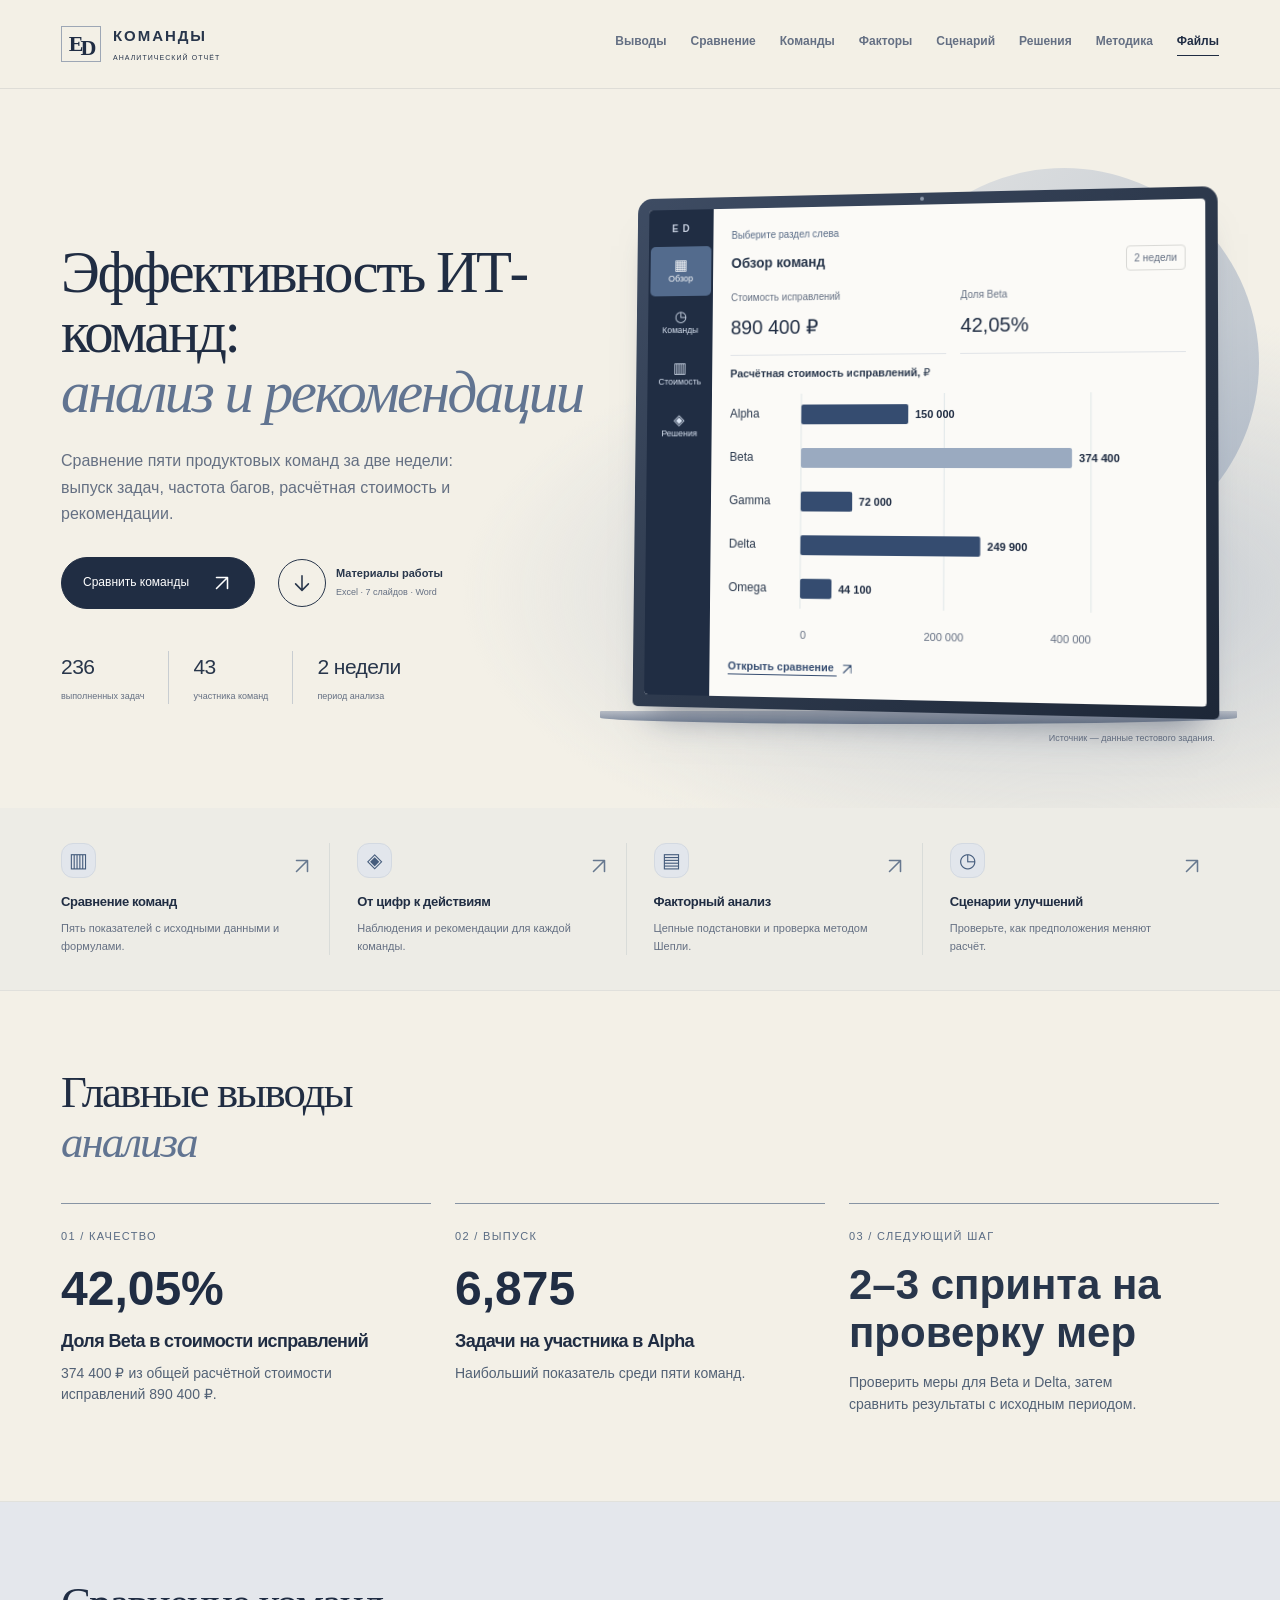
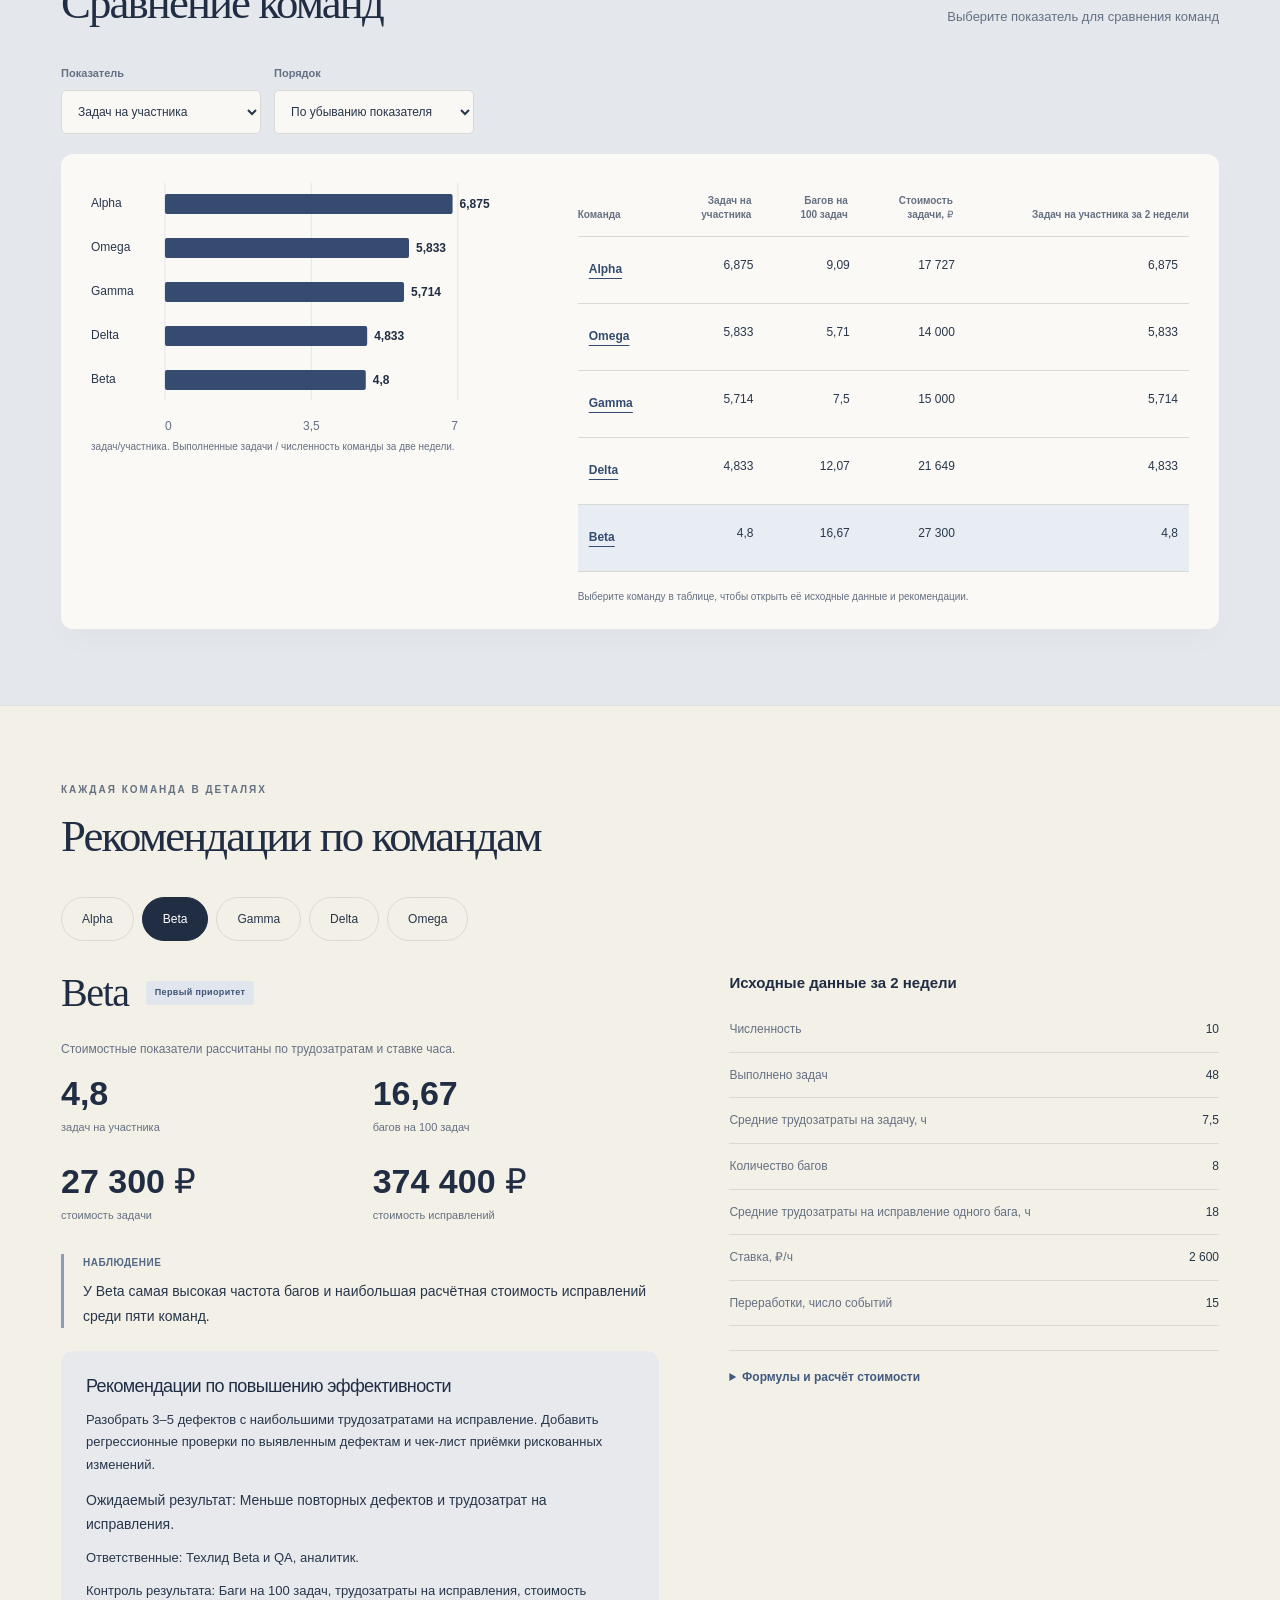
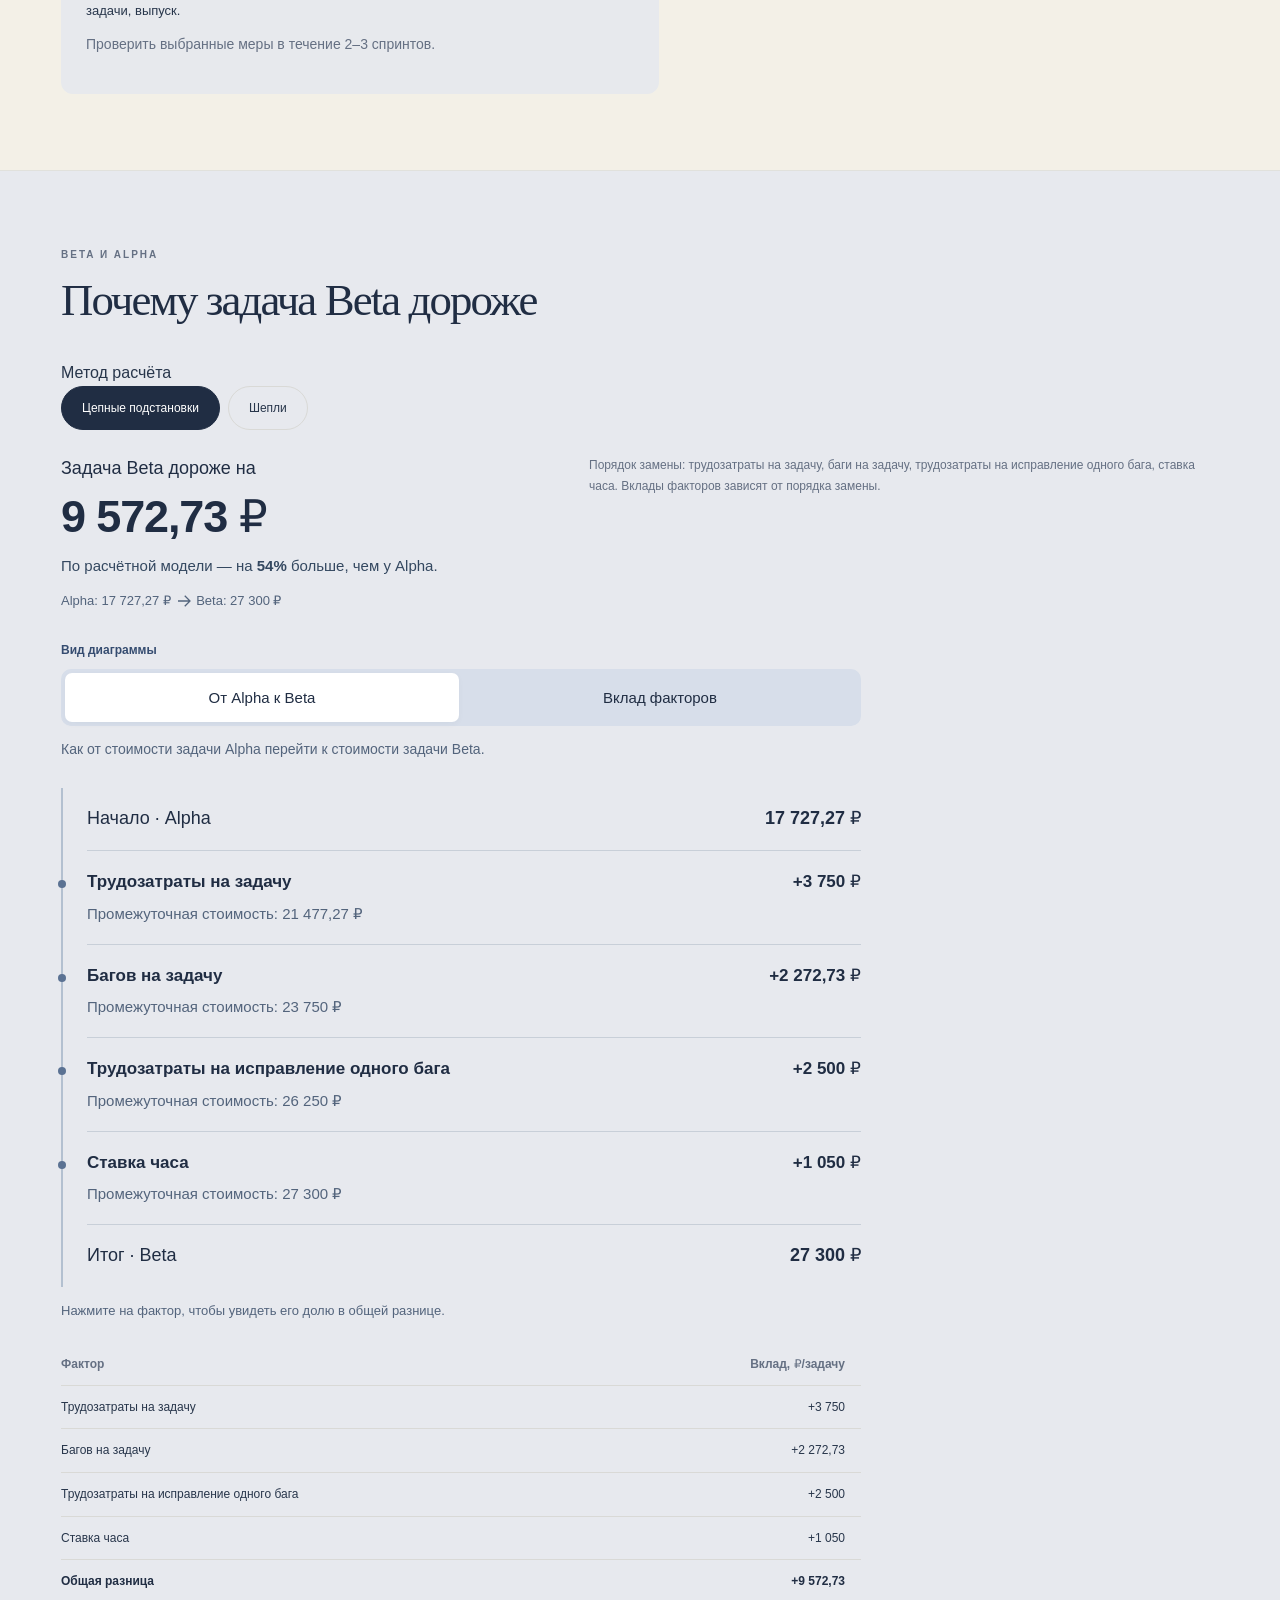
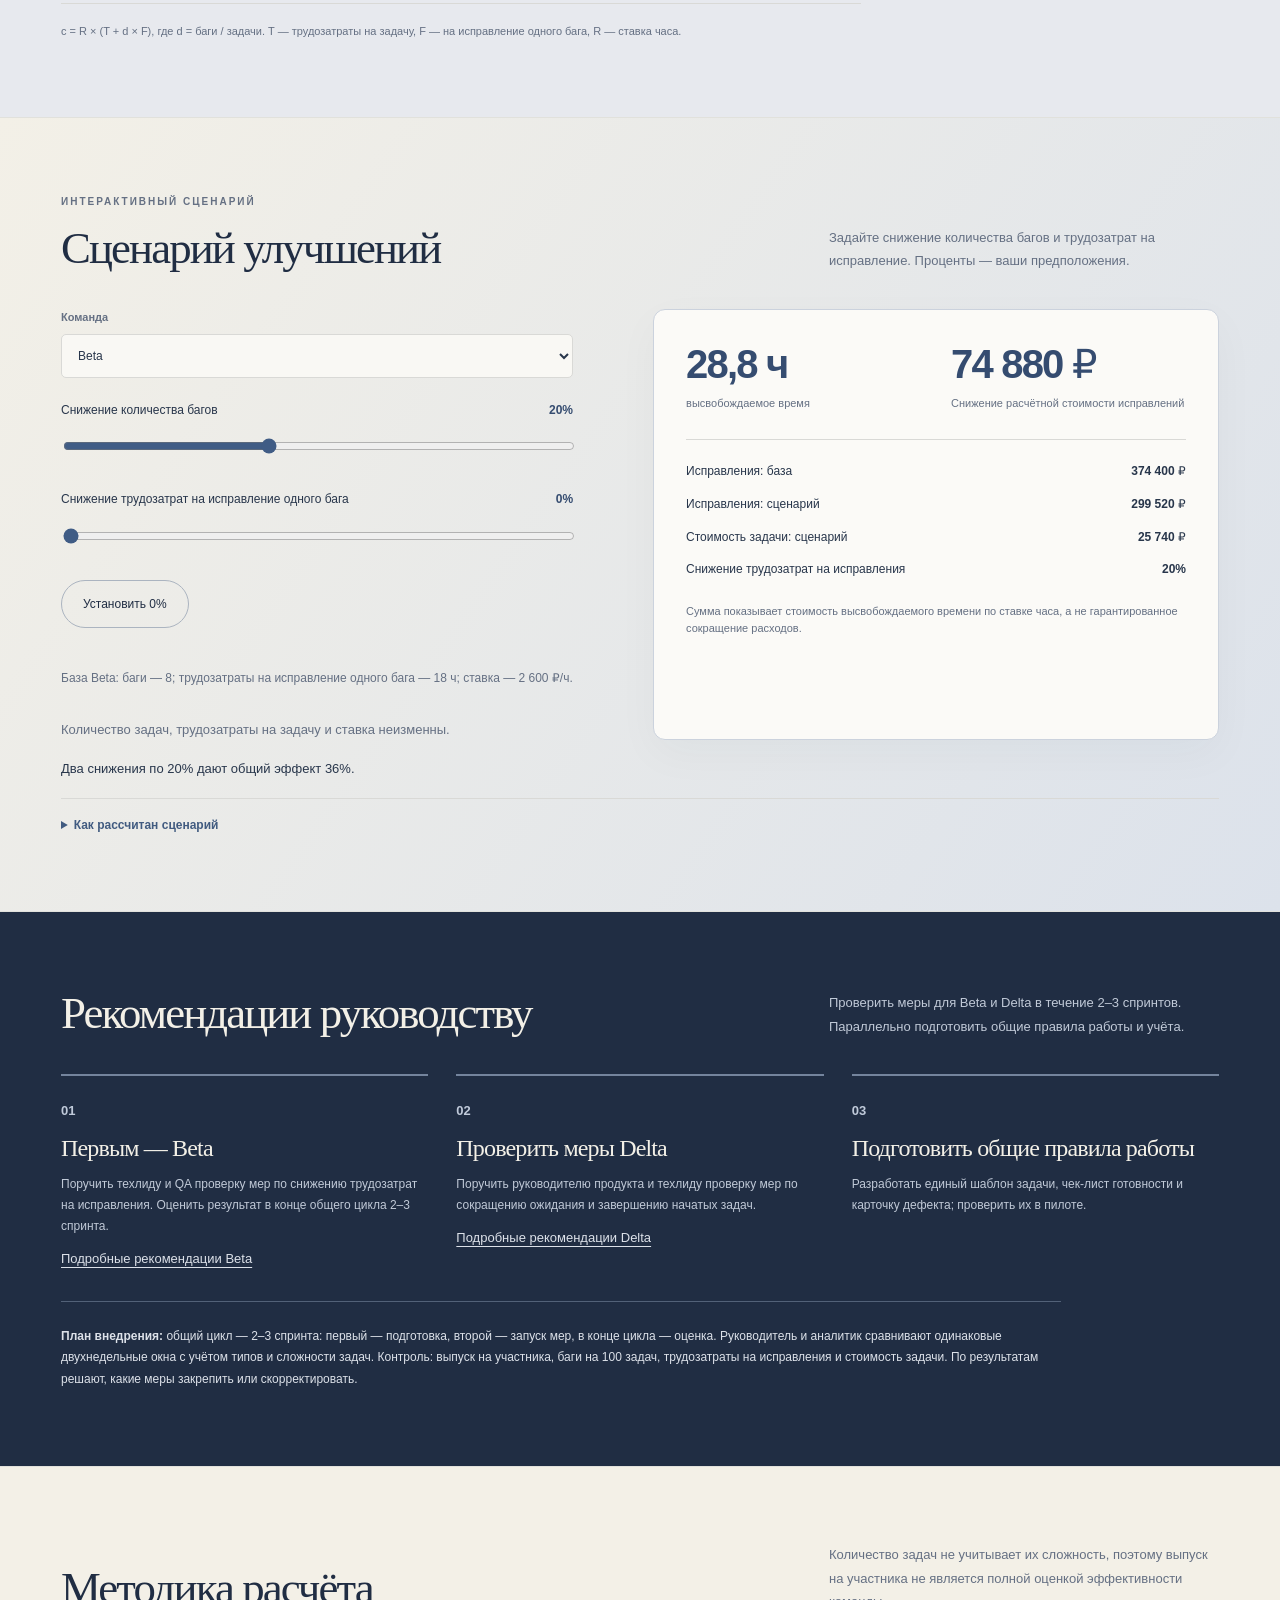
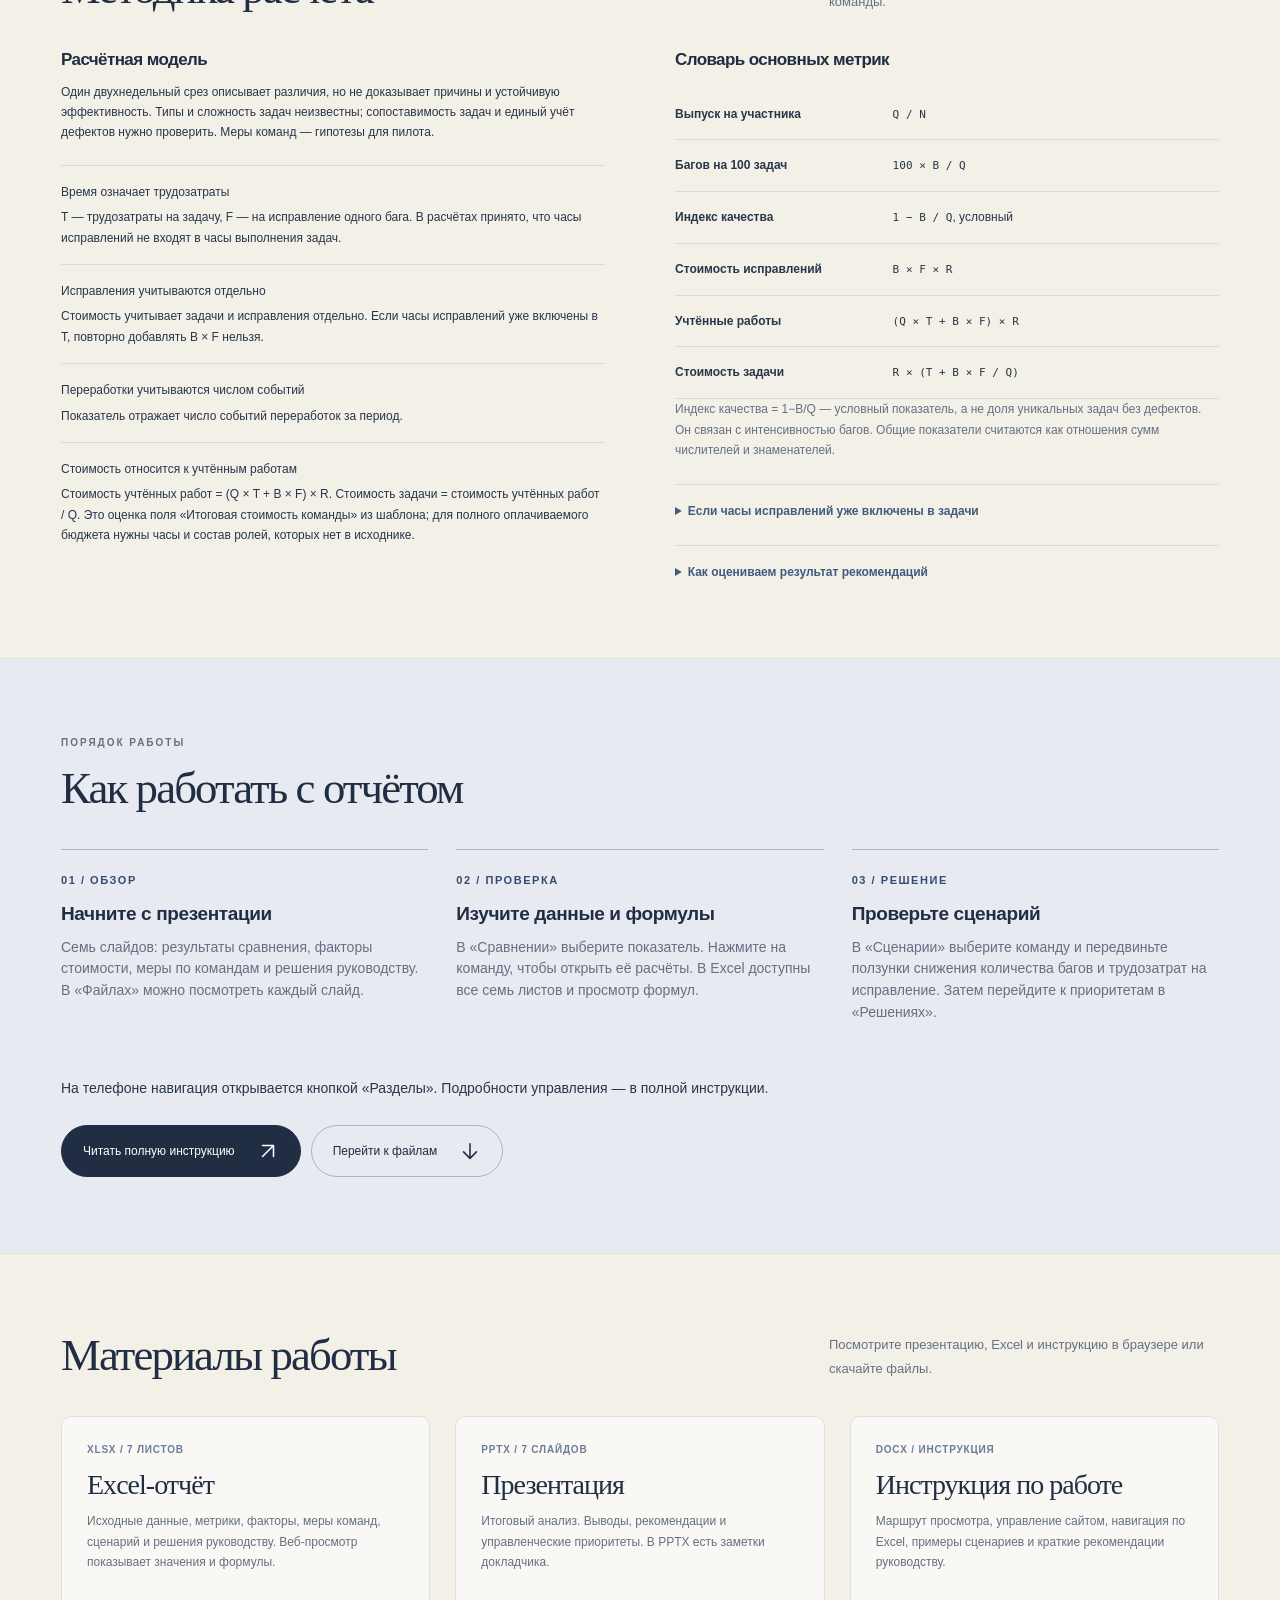
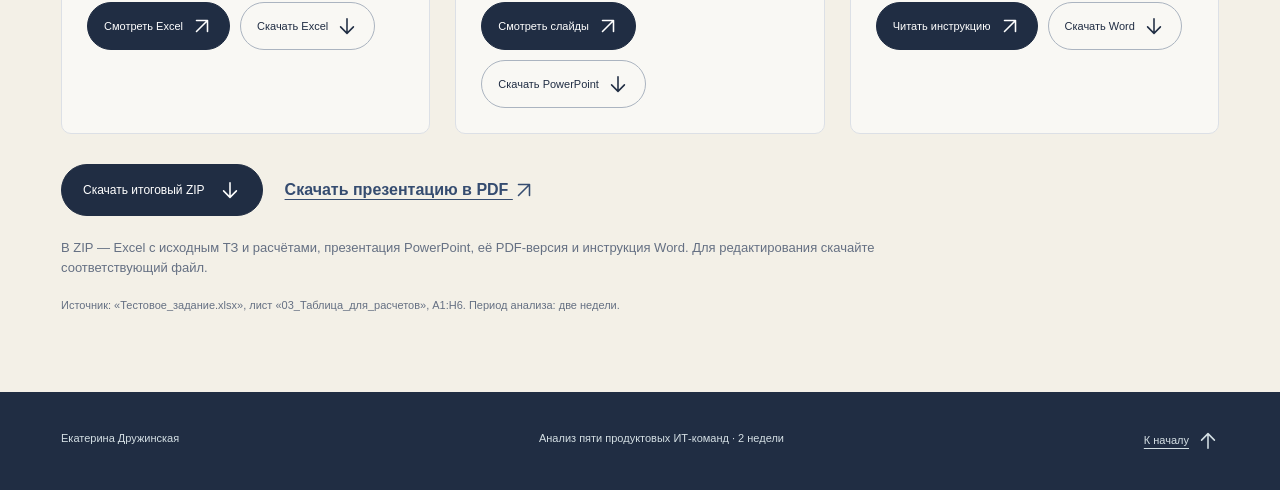
==== commit 06dc9973: "Show interactive vertical factor transition on all screen sizes" ====
--- a/index.html
+++ b/index.html
@@ -68,8 +68,9 @@
 
 
 .draft-grid{display:grid;grid-template-columns:repeat(3,1fr);gap:24px}.draft-grid article{border-top:1px solid #8794a4;padding:24px 8px 10px 0}.draft-grid span{display:block;color:#596b83;font-size:11px;letter-spacing:.12em}.draft-grid strong{display:block;font:normal 48px Georgia,serif;color:#202d43;margin:15px 0}.draft-grid h3{font-size:18px;margin-bottom:12px}.draft-grid p{font-size:14px;color:#526175;max-width:310px}@media(max-width:740px){.draft-grid{grid-template-columns:1fr;gap:14px}.draft-grid strong{font-size:38px;margin:10px 0}.draft-grid article{padding-top:18px}}
-#factors .factor-verdict{max-width:490px}#factors .factor-lead{font-size:18px;color:#202d43;margin:0 0 9px}#factors .factor-header .difference{font:600 clamp(32px,4vw,45px)/1.1 Arial,Helvetica,sans-serif;letter-spacing:-.025em}#factors .factor-summary{font-size:15px;color:#344860;margin-top:12px}#factors .factor-compare{font-size:13px;color:#53647c;margin-top:14px}#factors .view-label{font-size:12px;font-weight:700;margin:30px 0 9px;color:#354c70}#factors .factor-description{margin:13px 0 15px;font-size:14px;color:#53647c}#factors [hidden]{display:none!important}#factors .donut-view{display:grid;grid-template-columns:minmax(200px,300px) minmax(0,1fr);gap:15px 40px;align-items:center;max-width:850px}#factors #donut-chart svg{display:block;width:100%;max-width:280px;margin:auto}#factors .donut-total{font:700 15px Arial,sans-serif;fill:#202d43}#factors .donut-caption{font:12px Arial,sans-serif;fill:#53647c}#factors .donut-legend{display:grid;gap:4px}#factors .donut-factor{display:grid;grid-template-columns:12px minmax(0,1fr) auto;align-items:center;gap:12px;text-align:left;background:transparent;border:0;border-bottom:1px solid #c8cfd8;padding:12px 8px;min-height:48px;color:#202d43}#factors .donut-factor.chosen{background:#d7deea}#factors .donut-factor strong{font-size:13px;font-variant-numeric:tabular-nums}#factors .donut-swatch{height:12px;width:12px;border-radius:50%}#factors .donut-feedback{grid-column:1/-1;color:#53647c;font-size:13px}#factors .waterfall-mobile{display:none}@media(max-width:740px){#factors .waterfall-scroll{display:none}#factors .waterfall-mobile{display:grid;gap:0;border-left:2px solid #b3c0d0;margin:22px 0 18px;padding-left:18px}#factors .flow-start,#factors .flow-end{display:flex;justify-content:space-between;gap:15px;padding:12px 0;color:#202d43;font-size:14px}#factors .flow-item{padding:12px 0;border-top:1px solid #cbd2db}#factors .flow-item>div{display:flex;justify-content:space-between;gap:12px;font-size:14px}#factors .flow-item span{white-space:nowrap;font-weight:700}#factors .flow-item small{display:block;margin-top:4px;color:#53647c}#factors .flow-end{border-top:1px solid #cbd2db}#factors .donut-view{grid-template-columns:1fr;gap:15px}#factors #donut-chart svg{max-width:215px}#factors .donut-feedback{grid-column:auto}}
+#factors .factor-verdict{max-width:490px}#factors .factor-lead{font-size:18px;color:#202d43;margin:0 0 9px}#factors .factor-header .difference{font:600 clamp(32px,4vw,45px)/1.1 Arial,Helvetica,sans-serif;letter-spacing:-.025em}#factors .factor-summary{font-size:15px;color:#344860;margin-top:12px}#factors .factor-compare{font-size:13px;color:#53647c;margin-top:14px}#factors .view-label{font-size:12px;font-weight:700;margin:30px 0 9px;color:#354c70}#factors .factor-description{margin:13px 0 15px;font-size:14px;color:#53647c}#factors [hidden]{display:none!important}#factors .donut-view{display:grid;grid-template-columns:minmax(200px,300px) minmax(0,1fr);gap:15px 40px;align-items:center;max-width:850px}#factors #donut-chart svg{display:block;width:100%;max-width:280px;margin:auto}#factors .donut-total{font:700 15px Arial,sans-serif;fill:#202d43}#factors .donut-caption{font:12px Arial,sans-serif;fill:#53647c}#factors .donut-legend{display:grid;gap:4px}#factors .donut-factor{display:grid;grid-template-columns:12px minmax(0,1fr) auto;align-items:center;gap:12px;text-align:left;background:transparent;border:0;border-bottom:1px solid #c8cfd8;padding:12px 8px;min-height:48px;color:#202d43}#factors .donut-factor.chosen{background:#d7deea}#factors .donut-factor strong{font-size:13px;font-variant-numeric:tabular-nums}#factors .donut-swatch{height:12px;width:12px;border-radius:50%}#factors .donut-feedback{grid-column:1/-1;color:#53647c;font-size:13px}@media(max-width:740px){#factors .donut-view{grid-template-columns:1fr;gap:15px}#factors #donut-chart svg{max-width:215px}#factors .donut-feedback{grid-column:auto}}
 .device-sidebar{gap:2px;padding:12px 2px;justify-content:flex-start}.device-sidebar b{margin:0 0 8px}.device-sidebar button{display:flex;flex-direction:column;align-items:center;justify-content:center;gap:2px;background:transparent;color:#dae4f3;border:0;border-radius:5px;width:100%;min-height:51px;padding:4px 1px;font-size:15px;line-height:1}.device-sidebar button span{opacity:1}.device-sidebar button .mini-label{font:9px/1.15 Arial,sans-serif;letter-spacing:0}.device-sidebar button[aria-pressed=true]{background:#536b8d;color:#fff}.device-sidebar button:hover{background:#425b7e}.device-sidebar button:focus-visible{outline:2px solid #e2b650;outline-offset:-2px}.device-content [hidden]{display:none!important}.mini-instruction{font-size:10px!important;color:#576a85;margin:0 0 9px!important}.mini-screen .device-topline strong{font-size:14px}.mini-screen .device-topline>span{font-size:10px}.mini-screen .device-kpis span{font-size:10px}.mini-screen .device-chart-title{font-size:11px}.mini-link{display:inline-block;color:#354c70;text-decoration:underline;font-size:11px;font-weight:700;margin-top:12px;min-height:30px}.mini-desc{font-size:12px;color:#526178;line-height:1.5;margin:16px 0 8px}.mini-rows{margin-top:7px}.mini-rows>div{display:flex;justify-content:space-between;gap:8px;border-bottom:1px solid #e1e4e8;padding:7px 0;font-size:12px}.mini-compare{display:grid;grid-template-columns:1fr 1fr;gap:12px;margin-top:20px}.mini-compare>div{padding:12px;background:#e9edf2}.mini-compare small,.mini-compare strong{display:block}.mini-compare small{font-size:11px;color:#586980}.mini-compare strong{font-size:15px;margin-top:6px;white-space:nowrap}.mini-big{font-size:26px;color:#243b5d;font-weight:700;margin:5px 0}.mini-actions>div{border-bottom:1px solid #e0e4e8;padding:9px 0}.mini-actions b{font-size:12px}.mini-actions p{font-size:11px;color:#526178;line-height:1.4;margin:4px 0}.device-display{grid-template-columns:68px 1fr}.device-sidebar{width:auto;font-size:14px}.device-content{min-height:340px}.device-kpis{margin:14px 0 10px}@media(max-width:740px){.device-display{grid-template-columns:68px 1fr}.device-sidebar button{min-height:50px}.device-content{min-height:330px}.device{transform:none}.mini-compare{gap:6px}.mini-compare>div{padding:7px}.mini-compare strong{font-size:13px}}@media(max-width:370px){.device-display{grid-template-columns:60px 1fr}.device-sidebar button .mini-label{font-size:8px}.mini-compare strong{font-size:12px}}
+#factors .chart-view{display:grid;grid-template-columns:1fr 1fr;gap:4px;max-width:800px;padding:4px;border-radius:10px;background:#d7deea}#factors .chart-view button{border:0;border-radius:7px;padding:13px 16px;min-height:48px;color:#202d43;background:transparent;font-size:15px}#factors .chart-view button[aria-pressed=true]{background:#fff;color:#202d43;box-shadow:0 2px 6px #202d4309}#factors .factor-flow{max-width:800px;border-left:2px solid #b3c0d0;margin:28px 0 14px;padding-left:24px}#factors .flow-start,#factors .flow-end{display:flex;justify-content:space-between;align-items:baseline;gap:18px;padding:17px 0;color:#202d43;font-size:18px}#factors .flow-start strong,#factors .flow-end strong{white-space:nowrap}#factors .flow-item{position:relative;display:block;width:100%;text-align:left;padding:18px 0;border:0;border-top:1px solid #c8cfd8;border-radius:0;background:transparent;color:#202d43;cursor:pointer;font:inherit}#factors .flow-item:before{content:"";position:absolute;left:-29px;top:29px;width:8px;height:8px;border-radius:50%;background:#5b7293}#factors .flow-main{display:flex;justify-content:space-between;align-items:baseline;gap:18px;font-size:17px;line-height:1.5}#factors .flow-main strong{min-width:0;font-weight:700}#factors .flow-value{white-space:nowrap;font-weight:700}#factors .flow-intermediate{display:block;margin-top:7px;color:#53647c;font-size:15px;line-height:1.6}#factors .flow-detail{display:block;margin-top:10px;color:#354c70;font-size:14px;line-height:1.6}#factors .flow-item[aria-expanded=true]{background:#dce3ee}#factors .flow-item:hover{background:#dfe5ee}#factors .flow-item:focus-visible{outline:2px solid #354c70;outline-offset:4px}#factors .flow-end{border-top:1px solid #c8cfd8}#factors .flow-hint{font-size:13px;line-height:1.6;color:#53647c;margin:0 0 22px}@media(max-width:420px){#factors .factor-flow{padding-left:17px}#factors .flow-item:before{left:-22px}#factors .flow-start,#factors .flow-end{font-size:16px;gap:10px}#factors .flow-main{font-size:15px;gap:10px}#factors .flow-intermediate{font-size:14px}#factors .chart-view button{font-size:14px;padding:11px 7px}}
 .draft-grid strong,.team-metric .value,.scenario-big .value,.factor-header .difference,.num,.hero-facts strong,.device-kpis b,.mini-big,.mini-compare strong,.mini-rows strong,.flow-start strong,.flow-end strong,.flow-item span,.factor-table td,.source-table td,.compare-grid td,.chart-container svg text,.scenario-row .num,.cell-number{font-family:Arial,Helvetica,sans-serif;font-variant-numeric:tabular-nums}.draft-grid strong,.team-metric .value,.scenario-big .value{font-weight:600}.device-scene{padding-bottom:38px}.scene-caption{position:static;text-align:right;margin:8px 4px 0}
 .draft-grid .pilot-duration{display:block;font:600 clamp(28px,3.3vw,42px)/1.15 Arial,Helvetica,sans-serif;color:var(--ink);margin:15px 0;letter-spacing:normal}.pilot-duration .duration-value{display:inline;font:inherit;letter-spacing:inherit;color:inherit;white-space:nowrap}.pilot-duration .duration-label{display:inline;font:inherit;letter-spacing:inherit;color:inherit}.team-cost-note{font-size:12px;color:var(--muted);margin:0 0 15px}.team-expected,.team-deadline{font-size:14px;line-height:1.7;margin:12px 0}.team-deadline{color:var(--muted)}.team-source td:first-child,.source-table td:first-child{overflow-wrap:break-word}.factor-methods,.chart-view{flex-wrap:wrap}.method-nav button{white-space:normal}.scenario-controls label>span{min-width:0}.scenario-controls label{overflow-wrap:break-word}.scenario-base-detail{margin-top:8px;color:var(--muted);font-size:13px}.scenario-disclosure{margin-top:18px}.scenario-disclosure p{font-size:13px;line-height:1.7;margin-top:12px}.scenario-note{margin-top:18px;font-size:13px;line-height:1.7}.team-deep-link{display:inline-block;margin:12px 0 0;text-decoration:underline;font-size:13px}.mini-screen .device-topline>span{white-space:nowrap}.mini-screen .device-topline{gap:8px}.device-display,.device-content,.mini-screen{min-width:0}.mini-link .drawn-arrow{width:15px;height:15px;vertical-align:middle;margin-left:3px}.scenario-big .label{overflow-wrap:break-word}.source-table{width:100%;table-layout:fixed}.source-table td:first-child{width:65%}.source-table td{word-break:normal}.scenario-row{gap:14px}.scenario-row>span:first-child{min-width:0}.mini-actions p{max-width:none}
 @media(max-width:740px){.draft-grid .pilot-duration{font-size:34px}.team-metrics{grid-template-columns:repeat(2,minmax(0,1fr))}.scenario-row{align-items:flex-start}.scenario-row .num{white-space:nowrap}.flow-item strong{min-width:0}.device-content{padding-left:13px;padding-right:13px}.mini-compare{grid-template-columns:1fr}.mini-compare strong{font-size:14px}.mini-compare>div{padding:6px}.mini-desc{margin:10px 0 6px}.device-content{min-height:365px}.mini-big{font-size:23px}.mini-rows>div{padding:6px 0}.mini-screen .device-topline strong{font-size:12px}.mini-screen .device-topline{flex-wrap:wrap}.hero-copy h1{overflow-wrap:normal}.hero-copy .title-nowrap{white-space:normal}}
@@ -102,7 +103,7 @@
  <div class="team-layout"><div><div class="team-summary"><h3 id="team-name">Beta</h3><span class="tag" id="team-tag">Приоритет проверки</span></div><p class="team-cost-note">Стоимостные показатели рассчитаны по трудозатратам и ставке часа.</p><div class="team-metrics" id="team-metrics"></div><div class="insight"><div class="label">Наблюдение</div><p id="team-observation"></p></div><div class="recommendation"><h3>Рекомендации по повышению эффективности</h3><p id="team-action"></p><p class="team-expected" id="team-expected"></p><p class="small" id="team-owner"></p><p class="small" id="team-measure"></p><p class="team-deadline" id="team-deadline"></p></div></div><div><p class="source-title">Исходные данные за 2 недели</p><table class="source-table" aria-label="Исходные данные выбранной команды"><tbody id="team-source"></tbody></table><details id="formula-detail"><summary>Формулы и расчёт стоимости</summary><p><code class="formula-line" id="formula-cost"></code><code class="formula-line" id="formula-price"></code></p><p class="muted">T и F — трудозатраты на задачу и исправление одного бага. В расчётах принято, что часы исправлений не входят в часы выполнения задач.</p><p id="alternative-cost"></p></details></div></div>
 </div></section>
 
-<section class="section" id="factors"><div class="wrap"><div class="section-heading"><div><p class="eyebrow">Beta и Alpha</p><h2>Почему задача Beta дороже</h2></div></div><p class="control-label">Метод расчёта</p><div class="method-nav factor-methods" aria-label="Метод разложения"><button type="button" data-method="chain" aria-pressed="true">Цепные подстановки</button><button type="button" data-method="shapley" aria-pressed="false">Шепли</button></div><div class="factor-header"><div class="factor-verdict"><p class="factor-lead">Задача Beta дороже на</p><div class="difference num">9 572,73 ₽</div><p class="factor-summary">По расчётной модели — на <strong>54%</strong> больше, чем у Alpha.</p><p class="factor-compare">Alpha: 17 727,27 ₽ <svg class="drawn-arrow arrow-right" width="18" height="18" viewBox="0 0 24 24" fill="none" stroke="currentColor" stroke-width="1.7" aria-hidden="true"><path d="M4 12h16M13 5l7 7-7 7"/></svg> Beta: 27 300 ₽</p></div><p id="factor-method-text"></p></div><div class="view-label">Вид диаграммы</div><div class="method-nav chart-view" aria-label="Вид диаграммы"><button type="button" data-factor-view="waterfall" aria-pressed="true">От Alpha к Beta</button><button type="button" data-factor-view="donut" aria-pressed="false">Вклад факторов</button></div><p id="factor-view-description" class="factor-description">Как от стоимости задачи Alpha перейти к стоимости задачи Beta.</p><div id="waterfall-view"><div class="waterfall-scroll"><div class="waterfall chart-container" id="factor-chart"></div></div><div id="waterfall-mobile" class="waterfall-mobile"></div></div><div id="donut-view" class="donut-view" hidden><div id="donut-chart"></div><div id="donut-legend" class="donut-legend"></div><p id="donut-feedback" class="donut-feedback" aria-live="polite">Выберите фактор, чтобы увидеть его вклад.</p></div><table class="factor-table" aria-label="Вклады факторов в разницу стоимости"><thead><tr><th>Фактор</th><th>Вклад, ₽/задачу</th></tr></thead><tbody id="factor-body"></tbody></table><p class="model-note">c = R × (T + d × F), где d = баги / задачи. T — трудозатраты на задачу, F — на исправление одного бага, R — ставка часа.</p></div></section>
+<section class="section" id="factors"><div class="wrap"><div class="section-heading"><div><p class="eyebrow">Beta и Alpha</p><h2>Почему задача Beta дороже</h2></div></div><p class="control-label">Метод расчёта</p><div class="method-nav factor-methods" aria-label="Метод разложения"><button type="button" data-method="chain" aria-pressed="true">Цепные подстановки</button><button type="button" data-method="shapley" aria-pressed="false">Шепли</button></div><div class="factor-header"><div class="factor-verdict"><p class="factor-lead">Задача Beta дороже на</p><div class="difference num">9 572,73 ₽</div><p class="factor-summary">По расчётной модели — на <strong>54%</strong> больше, чем у Alpha.</p><p class="factor-compare">Alpha: 17 727,27 ₽ <svg class="drawn-arrow arrow-right" width="18" height="18" viewBox="0 0 24 24" fill="none" stroke="currentColor" stroke-width="1.7" aria-hidden="true"><path d="M4 12h16M13 5l7 7-7 7"/></svg> Beta: 27 300 ₽</p></div><p id="factor-method-text"></p></div><div class="view-label">Вид диаграммы</div><div class="method-nav chart-view" aria-label="Вид диаграммы"><button type="button" data-factor-view="waterfall" aria-pressed="true">От Alpha к Beta</button><button type="button" data-factor-view="donut" aria-pressed="false">Вклад факторов</button></div><p id="factor-view-description" class="factor-description">Как от стоимости задачи Alpha перейти к стоимости задачи Beta.</p><div id="waterfall-view"><div id="factor-flow" class="factor-flow" role="group" aria-label="Переход от стоимости задачи Alpha к Beta"></div><p class="flow-hint">Нажмите на фактор, чтобы увидеть его долю в общей разнице.</p></div><div id="donut-view" class="donut-view" hidden><div id="donut-chart"></div><div id="donut-legend" class="donut-legend"></div><p id="donut-feedback" class="donut-feedback" aria-live="polite">Выберите фактор, чтобы увидеть его вклад.</p></div><table class="factor-table" aria-label="Вклады факторов в разницу стоимости"><thead><tr><th>Фактор</th><th>Вклад, ₽/задачу</th></tr></thead><tbody id="factor-body"></tbody></table><p class="model-note">c = R × (T + d × F), где d = баги / задачи. T — трудозатраты на задачу, F — на исправление одного бага, R — ставка часа.</p></div></section>
 
 
 <section class="section scenario-section" id="scenario"><div class="wrap"><div class="section-heading"><div><p class="eyebrow">Интерактивный сценарий</p><h2>Сценарий улучшений</h2></div><p>Задайте снижение количества багов и трудозатрат на исправление. Проценты — ваши предположения.</p></div>
@@ -161,14 +162,17 @@
  $('alternative-cost').textContent='Если исправления уже включены в T: '+n(t.t)+' × '+n(t.r,0)+' = '+rub(t.included_cost_per_task)+' на задачу.';
 }
 function renderFactors(){
- const values=DATA[state.method],container=$('factor-chart'),w=Math.max(720,Math.floor(container.clientWidth)),h=320,left=64,right=22,top=28,bottom=85,plotH=h-top-bottom,step=(w-left-right)/6,bw=Math.min(76,step*.65),max=30000;
- const labels=[['Alpha'],['Трудозатраты','на задачу'],['Багов','на задачу'],['Трудозатраты','на исправление','одного бага'],['Ставка','часа'],['Beta']];
- const base=teams[0].cost_per_task,end=teams[1].cost_per_task;let level=base;const bars=[{start:0,value:base}];values.forEach(v=>{bars.push({start:level,value:v});level+=v;});bars.push({start:0,value:end});
- let s=`<svg viewBox="0 0 ${w} ${h}" role="img" aria-label="Разложение стоимости задачи Beta относительно Alpha"><title>Alpha ${n(base)} ₽, четыре вклада, Beta ${n(end)} ₽</title>`;
- [0,10000,20000,30000].forEach(v=>{const y=top+plotH*(1-v/max);s+=`<line x1="${left}" y1="${y}" x2="${w-right}" y2="${y}" stroke="#d6e0e3" stroke-width=".7"/><text x="${left-9}" y="${y+4}" text-anchor="end">${n(v,0)}</text>`;});
- bars.forEach((b,i)=>{const x=left+i*step+(step-bw)/2,y=top+plotH*(1-(b.start+b.value)/max),bh=b.value/max*plotH,isTotal=i===0||i===5;s+=`<rect x="${x}" y="${y}" width="${bw}" height="${bh}" fill="${isTotal?'#354C70':'#9AAAC0'}"><title>${labels[i].join(' ')}: ${n(b.value)} ₽</title></rect><text class="value" x="${x+bw/2}" y="${y-9}" text-anchor="middle">${isTotal?'':'+'}${n(b.value,0)}</text>`;labels[i].forEach((l,j)=>{s+=`<text x="${x+bw/2}" y="${h-bottom+24+j*17}" text-anchor="middle">${l}</text>`;});});
- container.innerHTML=s+'</svg>';
- let accumulated=base;$('waterfall-mobile').innerHTML=`<div class="flow-start"><span>Начало · Alpha</span><strong>${rub(base)}</strong></div>`+values.map((v,i)=>{accumulated+=v;return `<div class="flow-item"><div><strong>${factorLabels[i]}</strong><span>+${rub(v)}</span></div><small>Промежуточная стоимость: ${rub(accumulated)}</small></div>`;}).join('')+`<div class="flow-end"><span>Итог · Beta</span><strong>${rub(end)}</strong></div>`;
+ const values=DATA[state.method],base=teams[0].cost_per_task,end=teams[1].cost_per_task;
+ let accumulated=base;
+ $('factor-flow').innerHTML=`<div class="flow-start"><span>Начало · Alpha</span><strong>${rub(base)}</strong></div>`+values.map((v,i)=>{
+  accumulated+=v;
+  return `<button type="button" class="flow-item" data-flow-factor="${i}" aria-expanded="false" aria-controls="flow-detail-${i}"><span class="flow-main"><strong>${factorLabels[i]}</strong><span class="flow-value">+${rub(v)}</span></span><span class="flow-intermediate">Промежуточная стоимость: ${rub(accumulated)}</span><span class="flow-detail" id="flow-detail-${i}" hidden>${n(v/DATA.cost_gap*100,1)}% общей разницы стоимости по выбранному методу.</span></button>`;
+ }).join('')+`<div class="flow-end"><span>Итог · Beta</span><strong>${rub(end)}</strong></div>`;
+ $('factor-flow').querySelectorAll('[data-flow-factor]').forEach(button=>button.addEventListener('click',()=>{
+  const expanded=button.getAttribute('aria-expanded')!=='true';
+  button.setAttribute('aria-expanded',String(expanded));
+  $(button.getAttribute('aria-controls')).hidden=!expanded;
+ }));
  $('donut-feedback').textContent='Выберите фактор, чтобы увидеть его вклад.';
  const dc=$('donut-chart'),legend=$('donut-legend'),colors=['#304b72','#6780a2','#93a5bd','#c0cada'];let offset=0;
  if(values.some(v=>v<0)||DATA.cost_gap<=0){dc.innerHTML='<p>Этот вид недоступен для отрицательных вкладов. Выберите «От Alpha к Beta».</p>';legend.innerHTML='';}
@@ -202,7 +206,7 @@
 })();
 </script>
 <script></script>
-<dialog class="material-reader" id="material-reader" aria-labelledby="reader-title" aria-describedby="reader-intro"><div class="reader-head"><div><h2 id="reader-title"></h2><p id="reader-intro"></p></div><button type="button" class="reader-close" id="reader-close" aria-label="Закрыть просмотр">Закрыть ×</button></div><div class="reader-body" id="reader-body"></div><div class="reader-foot"><p id="reader-footnote"></p><a class="btn" id="reader-download" download>Скачать файл</a></div></dialog><template id="instruction-content"><article class="instruction-reader"><h3>Как использовать анализ эффективности<br>ИТ-команд</h3><p class="doc-subtitle">Инструкция к итоговому комплекту  •  Екатерина Дружинская</p><p>Сравнение пяти продуктовых команд за две недели: выпуск задач, частота багов, расчётная стоимость и рекомендации. Первый приоритет — Beta, второй — Delta. Факторное разложение стоимости одной пары: Beta — приоритет по стоимости исправлений, Alpha — ориентир выпуска на участника. На Beta и Delta приходится 27 из 36 событий переработок (75%); длительность событий неизвестна.</p><h5>Что входит в финальный ZIP</h5><div class="doc-table-scroll"><table><tr><th>Файл</th><th>Назначение</th></tr><tr><td>01_Расчёты_Дружинская.xlsx</td><td>Исходное ТЗ, данные, формулы, сценарий и решения руководству на семи листах</td></tr><tr><td>02_Презентация_Дружинская.pptx</td><td>Презентация на семь слайдов с заметками докладчика</td></tr><tr><td>03_Презентация_Дружинская.pdf</td><td>Презентация в PDF для просмотра и передачи</td></tr><tr><td>04_Инструкция_Дружинская.docx</td><td>Порядок просмотра материалов, использования сайта и проверки расчётов</td></tr></table></div><h5>Маршрут знакомства с работой</h5><p>1. Откройте презентацию. Слайды 1–4 показывают основной вывод, выпуск на участника, «Стоимость исправлений» и факторы разницы стоимости задачи.</p><p>2. Изучите предложения. На слайде 5 приведены меры по каждой команде, на слайде 6 — «Сценарий для Beta», на слайде 7 — краткие рекомендации руководству.</p><p>3. Проверьте основания в Excel. Лист 03 содержит исходные значения и показатели; лист 04 — факторный анализ и действия; лист 07 — решения, ответственных, сроки и контроль.</p><p>4. Используйте сайт для интерактивного сравнения команд, расчёта сценариев и просмотра документов без скачивания.</p><p><a href="https://druzhinskaia.github.io/team-performance-analysis/">Открыть интерактивный отчёт</a></p><p>https://druzhinskaia.github.io/team-performance-analysis/</p><h5>Обновление материалов</h5><p>Изменения в Excel не обновляют автоматически PowerPoint, PDF, сайт и инструкцию. После проверки новых данных пересмотрите выводы и обновите материалы, затем пересоберите ZIP из четырёх файлов.</p><h4>Как пользоваться интерактивным сайтом</h4><p>На компьютере используйте верхнее меню. На телефоне навигация открывается кнопкой «Разделы». В «Файлах» доступны просмотр и скачивание материалов.</p><h5>Сравнение</h5><p>Выберите показатель и порядок строк. Диаграмма и таблица обновятся. Нажмите название команды, чтобы перейти к её исходным данным и рекомендациям.</p><h5>Команды</h5><p>Переключайте Alpha, Beta, Gamma, Delta и Omega. В карточке — наблюдение, «Рекомендации по повышению эффективности», ожидаемый результат, ответственные и контроль. Стоимостные показатели рассчитаны по трудозатратам и ставке часа.</p><h5>Факторы</h5><p>Выберите метод: «Цепные подстановки» или «Шепли». Шепли усредняет вклады по всем 24 порядкам замены четырёх факторов. Вид «От Alpha к Beta» показывает, как от стоимости задачи Alpha перейти к стоимости задачи Beta. «Вклад факторов» — долю каждого фактора в разнице стоимости задачи Beta и Alpha. Выбор фактора открывает пояснение; смена метода сбрасывает выбранный фактор и его пояснение.</p><h5>Сценарий</h5><p>Выберите команду. Задайте снижение количества багов и трудозатрат на исправление. Проценты — ваши предположения. Ползунки работают от 0% до 50% с шагом 5%. «Установить 0%» обнуляет оба снижения. Два снижения по 20% дают общий эффект 36%. Формула и допущения — в раскрытии «Как рассчитан сценарий».</p><h5>Решения</h5><p>В разделе указаны поручения, сроки и контроль. Подробные действия находятся в рекомендациях команд.</p><h5>Файлы</h5><p>Нажмите «Смотреть Excel», «Смотреть слайды» или «Читать инструкцию». Закройте окно кнопкой «Закрыть» или клавишей Escape.</p><h5>Что доступно в окне просмотра</h5><p>Excel: выберите один из семи листов. «Показывать формулы» выводит выражения вместо значений. Нажатие на ячейку с формулой показывает её адрес, формулу и результат. Широкие листы прокручиваются горизонтально.</p><p>Презентация: листайте семь слайдов кнопками «Назад» и «Далее» или выберите номер. Инструкция: читайте полный текст Word-документа с таблицами.</p><p>Для редактирования скачайте XLSX, PPTX или DOCX. Веб-просмотр предназначен для чтения. PDF входит в итоговый ZIP и также доступен для скачивания на сайте.</p><h4>Как проверить расчёты в Excel</h4><div class="doc-table-scroll"><table><tr><th>Лист</th><th>Что смотреть</th></tr><tr><td>01 и 02</td><td>Исходное задание и требования к сдаче</td></tr><tr><td>03_Таблица_для_расчетов</td><td>A1:H6 — исходные значения; A10:H17 — показатели и итог; I11:I17 — статусы строк и общий статус</td></tr><tr><td>04_Факторы_и_действия</td><td>A5:D9 — факторы; A12:G20 — цепные подстановки; A25:B31 — Шепли; с A34 — меры команд</td></tr><tr><td>05_Сценарий</td><td>B4:B6 — редактируемые параметры; B9:B13 — исходные значения; B14 — статус источника; C14 — статус процентов; A15:D21 — результат</td></tr><tr><td>06_Методика</td><td>Определения метрик, формулы, варианты учёта часов и сверки</td></tr><tr><td>07_Решения_руководству</td><td>Поручения, ответственные, сроки и контроль</td></tr></table></div><h5>Пример сценария Beta</h5><p>Откройте лист 05_Сценарий. Выберите Beta в B4, введите 20% в B5 и 0% в B6. Доли единицы также допустимы: 0,2 соответствует 20%. В Excel диапазон ввода — от 0% до 100%.</p><div class="doc-table-scroll"><table><tr><th>Показатель</th><th>База</th><th>При −20% багов</th></tr><tr><td>Трудозатраты на исправления</td><td>144 ч</td><td>115,2 ч</td></tr><tr><td>Стоимость исправлений</td><td>374 400 ₽</td><td>299 520 ₽</td></tr><tr><td>Стоимость задачи</td><td>27 300 ₽</td><td>25 740 ₽</td></tr><tr><td>Высвобождаемое время D18</td><td>—</td><td>28,8 ч</td></tr><tr><td>Оценка ресурса D19</td><td>—</td><td>74 880 ₽</td></tr></table></div><p>Два снижения по 20% дают общий эффект 36%. При снижении обоих параметров на 20% высвободится 51,84 часа, стоимостная оценка — 134 784 ₽. При двух нулевых процентах эффект равен нулю.</p><p>При сообщении о неверном вводе проверьте статусы B14 и C14 листа 05, выбранную команду и проценты от 0% до 100%. Для ввода разрешите редактирование скачанного Excel-файла.</p><h5>Границы сравнения и расчёта</h5><p>Один двухнедельный срез описывает различия, но не доказывает причины. Количество задач не учитывает их сложность, поэтому выпуск на участника не является полной оценкой эффективности команды. Сопоставимость задач и единый учёт дефектов требуют проверки.</p><p>T — трудозатраты на задачу, F — на исправление одного бага. В расчётах принято, что часы исправлений не входят в часы выполнения задач. «Итоговая стоимость команды» в шаблоне оценена как стоимость учтённых работ. Для полного бюджета не хватает оплачиваемых часов и состава ролей.</p><h4>Результаты и действия команд</h4><div class="doc-table-scroll"><table><tr><th>Команда</th><th>Задач на участника</th><th>Багов на 100 задач</th><th>Стоимость исправлений, ₽</th><th>Стоимость задачи, ₽</th></tr><tr><td>Alpha</td><td>6,875</td><td>9,09</td><td>150 000</td><td>17 727,27</td></tr><tr><td>Beta</td><td>4,800</td><td>16,67</td><td>374 400</td><td>27 300,00</td></tr><tr><td>Gamma</td><td>5,714</td><td>7,50</td><td>72 000</td><td>15 000,00</td></tr><tr><td>Delta</td><td>4,833</td><td>12,07</td><td>249 900</td><td>21 648,62</td></tr><tr><td>Omega</td><td>5,833</td><td>5,71</td><td>44 100</td><td>14 000,00</td></tr></table></div><p>Стоимость рассчитана по трудозатратам и ставке часа.</p><h5>Alpha</h5><p>У Alpha наибольший выпуск задач на участника среди пяти команд.</p><p>Что предлагаем: Изучить подход команды к разбиению и приёмке задач. На этой основе подготовить шаблон задачи и проверить его в Beta и Delta.<br>Ожидаемый результат: Меньше уточнений и возвратов на доработку.<br>Ответственные: техлид Alpha и аналитик. Контроль: задачи на участника, средние трудозатраты на задачу, возвраты на доработку. Срок: подготовить шаблон в первом спринте; проверить его в Beta и Delta в общем цикле 2–3 спринта.</p><h5>Beta</h5><p>У Beta самая высокая частота багов и наибольшая расчётная стоимость исправлений среди пяти команд.</p><p>Что предлагаем: Разобрать 3–5 дефектов с наибольшими трудозатратами на исправление. Добавить регрессионные проверки по выявленным дефектам и чек-лист приёмки рискованных изменений.<br>Ожидаемый результат: Меньше повторных дефектов и трудозатрат на исправления.<br>Ответственные: техлид Beta, QA и аналитик. Контроль: баги на 100 задач, трудозатраты на исправления, стоимость задачи, выпуск. Проверить выбранные меры в течение 2–3 спринтов.</p><h5>Gamma</h5><p>У Gamma частота багов и стоимость задачи ниже, чем у Alpha, Beta и Delta.</p><p>Что предлагаем: Изучить порядок проверки задач в Gamma. Подготовить чек-лист готовности и проверки критических сценариев, затем проверить их в Beta.<br>Ожидаемый результат: Меньше дефектов при приёмке и возможность повторно использовать проверки.<br>Ответственные: QA и техлид Gamma. Контроль: баги на 100 задач, повторные ошибки, средние трудозатраты на задачу. Подготовка — первый спринт; проверка — в общем цикле 2–3 спринта.</p><h5>Delta</h5><p>У Delta наибольшее количество завершённых задач, но выпуск на участника ниже, чем у Alpha, Gamma и Omega.</p><p>Что предлагаем: Разделить задачи по типам, ограничить число одновременно начатых задач и установить регулярные окна ревью. Назначить ответственного за снятие блокировок.<br>Ожидаемый результат: Сократить время ожидания и проверить изменение выпуска завершённых задач.<br>Ответственные: руководитель продукта и техлид Delta. Контроль: задачи на участника, трудозатраты на задачу, ожидание ревью, число задач в работе. Срок: 2–3 спринта.</p><h5>Omega</h5><p>У Omega наименьшая частота багов и самая низкая стоимость задачи среди пяти команд.</p><p>Что предлагаем: Ввести единые правила регистрации дефектов: связь с задачей, категория, серьёзность и трудозатраты на исправление одного бага. Проверять полноту заполнения карточек.<br>Ожидаемый результат: Сопоставимые данные о дефектах для контроля качества.<br>Ответственные: QA и техлид Omega. Контроль: баги на 100 задач, повторные дефекты, полнота карточек. Подготовка правил — первый спринт; проверка — в общем цикле 2–3 спринта; единый учёт — далее постоянно.</p><h4>Краткие рекомендации руководству</h4><p>Beta: поручить техлиду и QA проверку мер по снижению трудозатрат на исправления. Оценить результат в конце общего цикла 2–3 спринта. Подробные действия — в рекомендациях Beta.</p><p>Delta: поручить руководителю продукта и техлиду проверку мер по сокращению ожидания и завершению начатых задач. Подробные действия — в рекомендациях Delta. Срок: 2–3 спринта.</p><p>Общие правила: разработать единый шаблон задачи, чек-лист готовности и карточку дефекта; проверить их в пилоте. Ответственные: техлиды, QA и аналитик. Срок: первый и второй спринты.</p><p>Контроль: выпуск на участника, баги на 100 задач, трудозатраты на исправления и стоимость задачи. Общий цикл — 2–3 спринта: первый — подготовка, второй — запуск мер, в конце цикла — оценка. Сравнивать одинаковые двухнедельные окна с учётом типов и сложности задач. Руководитель и аналитик решают, какие меры закрепить или скорректировать.</p><p>До пилота определить правила учёта и собрать базу ожиданий ревью, возвратов на доработку, повторных дефектов и числа задач в работе (WIP). Для разбора дефектов нужны записи о трудозатратах на исправление каждого бага. Единые определения и правила регистрации сохранять при сравнении окон.</p><p>Заранее согласовать критерии улучшения без ухудшения качества и выпуска. Снижение на 20% в сценарии — предположение, а не обязательная цель пилота.</p><h5>Как рассчитан сценарий</h5><p>Количество задач Q, трудозатраты на задачу T и ставка часа R неизменны. Трудозатраты на исправления = B × (1−sB) × F × (1−sF). B — количество багов, F — трудозатраты на исправление одного бага, sB и sF — заданные доли снижения. Дробное количество багов — математическое ожидание.</p><p>Результаты: «Снижение расчётной стоимости исправлений» и «Снижение трудозатрат на исправления». Второй ползунок — «Снижение трудозатрат на исправление одного бага». Сумма показывает стоимость высвобождаемого времени по ставке часа, а не гарантированное сокращение расходов.</p><p>Подпись базы имеет единый формат для всех команд. Например: «База Gamma: баги — 3; трудозатраты на исправление одного бага — 10 ч; ставка — 2 400 ₽/ч. Количество задач, трудозатраты на задачу и ставка неизменны».</p><h5>Основные определения</h5><p>Выпуск на участника = Q/N. Баги на 100 задач = 100×B/Q. Условный индекс качества = 1−B/Q. Стоимость учтённых работ = (Q×T+B×F)×R. Стоимость задачи = стоимость учтённых работ / Q. N — численность команды. Общие показатели рассчитываются как отношения сумм по командам, а не как среднее командных значений.</p><h5>Обновление данных в Excel</h5><p>Excel проверяет новые исходные данные. Пропуски и недопустимые значения показываются отдельно от числового нуля; ноль не заменяет отсутствующее значение. Перед интерпретацией результатов устраните сообщения проверки.</p><p>Обновляйте исходные числа в 03_Таблица_для_расчетов!B2:H6, сохраняя названия и порядок пяти команд. Статусы строк и общий статус находятся в I11:I17. «Недостаточно данных» означает пропуски, «Проверьте исходные данные» — недопустимый ввод. При Q=0 показатели на задачу сообщают «Нет завершённых задач». Нулевое количество багов допустимо и даёт нулевые трудозатраты и стоимость исправлений.</p><p>На листе 05_Сценарий редактируйте B4:B6. В B14 показан статус исходных данных выбранной команды, в C14 — статус процентов. Проценты допускают максимум два знака после запятой и отображаются с двумя знаками: 12,4% показывается как 12,40%; 12,345% отклоняется. Диапазон — от 0% до 100%.</p><p>Производные показатели, наблюдения и числовые пояснения Excel обновляются при изменении корректных исходных данных. Текущие таблицы этой инструкции описывают исходный набор данных. Качественные меры требуют повторного анализа; их содержание нельзя считать автоматически подтверждённым новым расчётом.</p><p>Если Beta или Delta теряют прежнее положение после пересчёта, лист 07 показывает сигнал пересмотреть приоритет. Меры и владельцы автоматически не переназначаются: они остаются качественными гипотезами и требуют решения по результатам нового анализа.</p><p>PowerPoint, PDF, сайт и Word-инструкция сохраняют снимок подготовленного анализа. После изменения данных проверьте приоритеты и рекомендации, обновите числа и размеры диаграмм в PPTX, пересоздайте PDF, обновите изображения слайдов и веб-просмотр, затем пересоберите ZIP. Формулы сценария Excel и ползунки сайта работают независимо; автоматической синхронизации файлов нет.</p><p>Источник: «Тестовое_задание.xlsx», лист 03_Таблица_для_расчетов, A1:H6. Период анализа — две недели.</p></article></template><script id="workbook-data" type="application/json">{"sheets":[{"name":"01_Сопроводительное","rows":15,"columns":1,"widths":[900],"cells":{"A1":{"text":"Тестовое задание для кандидата","raw":"Тестовое задание для кандидата","formula":null,"numeric":false,"style":{"fill":null,"color":"#000000","bold":true,"size":14.0,"family":"Calibri","italic":false}},"A3":{"text":"Предлагаем выполнить практическое задание для оценки аналитических навыков, работы с данными и подготовки выводов","raw":"Предлагаем выполнить практическое задание для оценки аналитических навыков, работы с данными и подготовки выводов","formula":null,"numeric":false,"style":{"fill":null,"color":"#000000","bold":false,"size":11.0,"family":"Calibri","italic":false}},"A5":{"text":"Описание задания:","raw":"Описание задания:","formula":null,"numeric":false,"style":{"fill":null,"color":"#000000","bold":false,"size":11.0,"family":"Calibri","italic":false}},"A6":{"text":"- Расчет метрик эффективности команд по предоставленным данным","raw":"- Расчет метрик эффективности команд по предоставленным данным","formula":null,"numeric":false,"style":{"fill":null,"color":"#000000","bold":false,"size":11.0,"family":"Calibri","italic":false}},"A7":{"text":"- Факторный анализ и выявление зон роста","raw":"- Факторный анализ и выявление зон роста","formula":null,"numeric":false,"style":{"fill":null,"color":"#000000","bold":false,"size":11.0,"family":"Calibri","italic":false}},"A8":{"text":"- Рекомендации по повышению эффективности команд","raw":"- Рекомендации по повышению эффективности команд","formula":null,"numeric":false,"style":{"fill":null,"color":"#000000","bold":false,"size":11.0,"family":"Calibri","italic":false}},"A9":{"text":"- Подготовка краткой презентации для руководства","raw":"- Подготовка краткой презентации для руководства","formula":null,"numeric":false,"style":{"fill":null,"color":"#000000","bold":false,"size":11.0,"family":"Calibri","italic":false}},"A11":{"text":"Формат сдачи:","raw":"Формат сдачи:","formula":null,"numeric":false,"style":{"fill":null,"color":"#000000","bold":false,"size":11.0,"family":"Calibri","italic":false}},"A12":{"text":"- Заполненный Excel-файл","raw":"- Заполненный Excel-файл","formula":null,"numeric":false,"style":{"fill":null,"color":"#000000","bold":false,"size":11.0,"family":"Calibri","italic":false}},"A13":{"text":"- Презентация до 7 слайдов","raw":"- Презентация до 7 слайдов","formula":null,"numeric":false,"style":{"fill":null,"color":"#000000","bold":false,"size":11.0,"family":"Calibri","italic":false}},"A15":{"text":"Удачи!","raw":"Удачи!","formula":null,"numeric":false,"style":{"fill":null,"color":"#000000","bold":false,"size":11.0,"family":"Calibri","italic":false}}},"merges":[]},{"name":"02_Описание_задания","rows":11,"columns":1,"widths":[900],"cells":{"A1":{"text":"Описание задачи:","raw":"Описание задачи:","formula":null,"numeric":false,"style":{"fill":null,"color":"#000000","bold":true,"size":14.0,"family":"Calibri","italic":false}},"A3":{"text":"Вы работаете в Центре проектного управления и автоматизации. Ваша задача — оценить эффективность работы пяти продуктовых команд в ИТ, выявить зоны роста и подготовить рекомендации","raw":"Вы работаете в Центре проектного управления и автоматизации. Ваша задача — оценить эффективность работы пяти продуктовых команд в ИТ, выявить зоны роста и подготовить рекомендации","formula":null,"numeric":false,"style":{"fill":null,"color":"#000000","bold":false,"size":11.0,"family":"Calibri","italic":false}},"A5":{"text":"Что нужно сделать:","raw":"Что нужно сделать:","formula":null,"numeric":false,"style":{"fill":null,"color":"#000000","bold":false,"size":11.0,"family":"Calibri","italic":false}},"A6":{"text":"- Рассчитать основные метрики: производительность, индекс качества, стоимость исправления багов и т.д.","raw":"- Рассчитать основные метрики: производительность, индекс качества, стоимость исправления багов и т.д.","formula":null,"numeric":false,"style":{"fill":null,"color":"#000000","bold":false,"size":11.0,"family":"Calibri","italic":false}},"A7":{"text":"- Провести факторный анализ эффективности команд","raw":"- Провести факторный анализ эффективности команд","formula":null,"numeric":false,"style":{"fill":null,"color":"#000000","bold":false,"size":11.0,"family":"Calibri","italic":false}},"A8":{"text":"- Сформировать рекомендации по повышению эффективности команд","raw":"- Сформировать рекомендации по повышению эффективности команд","formula":null,"numeric":false,"style":{"fill":null,"color":"#000000","bold":false,"size":11.0,"family":"Calibri","italic":false}},"A9":{"text":"- Подготовить краткие Рекомендации для руководства","raw":"- Подготовить краткие Рекомендации для руководства","formula":null,"numeric":false,"style":{"fill":null,"color":"#000000","bold":false,"size":11.0,"family":"Calibri","italic":false}},"A11":{"text":"Данные приведены на листе 03_Таблица_для_расчетов","raw":"Данные приведены на листе 03_Таблица_для_расчетов","formula":null,"numeric":false,"style":{"fill":null,"color":"#000000","bold":false,"size":11.0,"family":"Calibri","italic":false}}},"merges":[]},{"name":"03_Таблица_для_расчетов","rows":26,"columns":9,"widths":[119,161,115,115,115,115,115,115,196],"cells":{"A1":{"text":"Команда","raw":"Команда","formula":null,"numeric":false,"style":{"fill":"#FFFFFF","color":"#000000","bold":false,"size":11.0,"family":"Calibri","italic":false}},"B1":{"text":"Численность","raw":"Численность","formula":null,"numeric":false,"style":{"fill":"#FFFFFF","color":"#000000","bold":false,"size":11.0,"family":"Calibri","italic":false}},"C1":{"text":"Выполнено задач (2 недели)","raw":"Выполнено задач (2 недели)","formula":null,"numeric":false,"style":{"fill":"#FFFFFF","color":"#000000","bold":false,"size":11.0,"family":"Calibri","italic":false}},"D1":{"text":"Среднее время на задачу (часы)","raw":"Среднее время на задачу (часы)","formula":null,"numeric":false,"style":{"fill":"#FFFFFF","color":"#000000","bold":false,"size":11.0,"family":"Calibri","italic":false}},"E1":{"text":"Количество багов","raw":"Количество багов","formula":null,"numeric":false,"style":{"fill":"#FFFFFF","color":"#000000","bold":false,"size":11.0,"family":"Calibri","italic":false}},"F1":{"text":"Среднее время на исправление бага (часы)","raw":"Среднее время на исправление бага (часы)","formula":null,"numeric":false,"style":{"fill":"#FFFFFF","color":"#000000","bold":false,"size":11.0,"family":"Calibri","italic":false}},"G1":{"text":"Средняя стоимость часа разработчика (₽)","raw":"Средняя стоимость часа разработчика (₽)","formula":null,"numeric":false,"style":{"fill":"#FFFFFF","color":"#000000","bold":false,"size":11.0,"family":"Calibri","italic":false}},"H1":{"text":"Количество переработок (2 недели)","raw":"Количество переработок (2 недели)","formula":null,"numeric":false,"style":{"fill":"#FFFFFF","color":"#000000","bold":false,"size":11.0,"family":"Calibri","italic":false}},"A2":{"text":"Alpha","raw":"Alpha","formula":null,"numeric":false,"style":{"fill":"#FFFFFF","color":"#000000","bold":false,"size":11.0,"family":"Calibri","italic":false}},"B2":{"text":"8","raw":8,"formula":null,"numeric":true,"style":{"fill":"#FFFFFF","color":"#000000","bold":false,"size":11.0,"family":"Calibri","italic":false}},"C2":{"text":"55","raw":55,"formula":null,"numeric":true,"style":{"fill":"#FFFFFF","color":"#000000","bold":false,"size":11.0,"family":"Calibri","italic":false}},"D2":{"text":"6","raw":6,"formula":null,"numeric":true,"style":{"fill":"#FFFFFF","color":"#000000","bold":false,"size":11.0,"family":"Calibri","italic":false}},"E2":{"text":"5","raw":5,"formula":null,"numeric":true,"style":{"fill":"#FFFFFF","color":"#000000","bold":false,"size":11.0,"family":"Calibri","italic":false}},"F2":{"text":"12","raw":12,"formula":null,"numeric":true,"style":{"fill":"#FFFFFF","color":"#000000","bold":false,"size":11.0,"family":"Calibri","italic":false}},"G2":{"text":"2500","raw":2500,"formula":null,"numeric":true,"style":{"fill":"#FFFFFF","color":"#000000","bold":false,"size":11.0,"family":"Calibri","italic":false}},"H2":{"text":"6","raw":6,"formula":null,"numeric":true,"style":{"fill":"#FFFFFF","color":"#000000","bold":false,"size":11.0,"family":"Calibri","italic":false}},"A3":{"text":"Beta","raw":"Beta","formula":null,"numeric":false,"style":{"fill":"#FFFFFF","color":"#000000","bold":false,"size":11.0,"family":"Calibri","italic":false}},"B3":{"text":"10","raw":10,"formula":null,"numeric":true,"style":{"fill":"#FFFFFF","color":"#000000","bold":false,"size":11.0,"family":"Calibri","italic":false}},"C3":{"text":"48","raw":48,"formula":null,"numeric":true,"style":{"fill":"#FFFFFF","color":"#000000","bold":false,"size":11.0,"family":"Calibri","italic":false}},"D3":{"text":"7,5","raw":7.5,"formula":null,"numeric":true,"style":{"fill":"#FFFFFF","color":"#000000","bold":false,"size":11.0,"family":"Calibri","italic":false}},"E3":{"text":"8","raw":8,"formula":null,"numeric":true,"style":{"fill":"#FFFFFF","color":"#000000","bold":false,"size":11.0,"family":"Calibri","italic":false}},"F3":{"text":"18","raw":18,"formula":null,"numeric":true,"style":{"fill":"#FFFFFF","color":"#000000","bold":false,"size":11.0,"family":"Calibri","italic":false}},"G3":{"text":"2600","raw":2600,"formula":null,"numeric":true,"style":{"fill":"#FFFFFF","color":"#000000","bold":false,"size":11.0,"family":"Calibri","italic":false}},"H3":{"text":"15","raw":15,"formula":null,"numeric":true,"style":{"fill":"#FFFFFF","color":"#000000","bold":false,"size":11.0,"family":"Calibri","italic":false}},"A4":{"text":"Gamma","raw":"Gamma","formula":null,"numeric":false,"style":{"fill":"#FFFFFF","color":"#000000","bold":false,"size":11.0,"family":"Calibri","italic":false}},"B4":{"text":"7","raw":7,"formula":null,"numeric":true,"style":{"fill":"#FFFFFF","color":"#000000","bold":false,"size":11.0,"family":"Calibri","italic":false}},"C4":{"text":"40","raw":40,"formula":null,"numeric":true,"style":{"fill":"#FFFFFF","color":"#000000","bold":false,"size":11.0,"family":"Calibri","italic":false}},"D4":{"text":"5,5","raw":5.5,"formula":null,"numeric":true,"style":{"fill":"#FFFFFF","color":"#000000","bold":false,"size":11.0,"family":"Calibri","italic":false}},"E4":{"text":"3","raw":3,"formula":null,"numeric":true,"style":{"fill":"#FFFFFF","color":"#000000","bold":false,"size":11.0,"family":"Calibri","italic":false}},"F4":{"text":"10","raw":10,"formula":null,"numeric":true,"style":{"fill":"#FFFFFF","color":"#000000","bold":false,"size":11.0,"family":"Calibri","italic":false}},"G4":{"text":"2400","raw":2400,"formula":null,"numeric":true,"style":{"fill":"#FFFFFF","color":"#000000","bold":false,"size":11.0,"family":"Calibri","italic":false}},"H4":{"text":"2","raw":2,"formula":null,"numeric":true,"style":{"fill":"#FFFFFF","color":"#000000","bold":false,"size":11.0,"family":"Calibri","italic":false}},"A5":{"text":"Delta","raw":"Delta","formula":null,"numeric":false,"style":{"fill":"#FFFFFF","color":"#000000","bold":false,"size":11.0,"family":"Calibri","italic":false}},"B5":{"text":"12","raw":12,"formula":null,"numeric":true,"style":{"fill":"#FFFFFF","color":"#000000","bold":false,"size":11.0,"family":"Calibri","italic":false}},"C5":{"text":"58","raw":58,"formula":null,"numeric":true,"style":{"fill":"#FFFFFF","color":"#000000","bold":false,"size":11.0,"family":"Calibri","italic":false}},"D5":{"text":"6,8","raw":6.8,"formula":null,"numeric":true,"style":{"fill":"#FFFFFF","color":"#000000","bold":false,"size":11.0,"family":"Calibri","italic":false}},"E5":{"text":"7","raw":7,"formula":null,"numeric":true,"style":{"fill":"#FFFFFF","color":"#000000","bold":false,"size":11.0,"family":"Calibri","italic":false}},"F5":{"text":"14","raw":14,"formula":null,"numeric":true,"style":{"fill":"#FFFFFF","color":"#000000","bold":false,"size":11.0,"family":"Calibri","italic":false}},"G5":{"text":"2550","raw":2550,"formula":null,"numeric":true,"style":{"fill":"#FFFFFF","color":"#000000","bold":false,"size":11.0,"family":"Calibri","italic":false}},"H5":{"text":"12","raw":12,"formula":null,"numeric":true,"style":{"fill":"#FFFFFF","color":"#000000","bold":false,"size":11.0,"family":"Calibri","italic":false}},"A6":{"text":"Omega","raw":"Omega","formula":null,"numeric":false,"style":{"fill":"#FFFFFF","color":"#000000","bold":false,"size":11.0,"family":"Calibri","italic":false}},"B6":{"text":"6","raw":6,"formula":null,"numeric":true,"style":{"fill":"#FFFFFF","color":"#000000","bold":false,"size":11.0,"family":"Calibri","italic":false}},"C6":{"text":"35","raw":35,"formula":null,"numeric":true,"style":{"fill":"#FFFFFF","color":"#000000","bold":false,"size":11.0,"family":"Calibri","italic":false}},"D6":{"text":"5,2","raw":5.2,"formula":null,"numeric":true,"style":{"fill":"#FFFFFF","color":"#000000","bold":false,"size":11.0,"family":"Calibri","italic":false}},"E6":{"text":"2","raw":2,"formula":null,"numeric":true,"style":{"fill":"#FFFFFF","color":"#000000","bold":false,"size":11.0,"family":"Calibri","italic":false}},"F6":{"text":"9","raw":9,"formula":null,"numeric":true,"style":{"fill":"#FFFFFF","color":"#000000","bold":false,"size":11.0,"family":"Calibri","italic":false}},"G6":{"text":"2450","raw":2450,"formula":null,"numeric":true,"style":{"fill":"#FFFFFF","color":"#000000","bold":false,"size":11.0,"family":"Calibri","italic":false}},"H6":{"text":"1","raw":1,"formula":null,"numeric":true,"style":{"fill":"#FFFFFF","color":"#000000","bold":false,"size":11.0,"family":"Calibri","italic":false}},"A10":{"text":"Команда","raw":"Команда","formula":null,"numeric":false,"style":{"fill":"#202D43","color":"#FFFFFF","bold":true,"size":10.0,"family":"Arial","italic":false}},"B10":{"text":"Производительность, задач/участника за 2 недели","raw":"Производительность, задач/участника за 2 недели","formula":null,"numeric":false,"style":{"fill":"#202D43","color":"#FFFFFF","bold":true,"size":10.0,"family":"Arial","italic":false}},"C10":{"text":"Средняя скорость, задач/ч¹","raw":"Средняя скорость, задач/ч¹","formula":null,"numeric":false,"style":{"fill":"#202D43","color":"#FFFFFF","bold":true,"size":10.0,"family":"Arial","italic":false}},"D10":{"text":"Стоимость исправления багов, ₽²","raw":"Стоимость исправления багов, ₽²","formula":null,"numeric":false,"style":{"fill":"#202D43","color":"#FFFFFF","bold":true,"size":10.0,"family":"Arial","italic":false}},"E10":{"text":"Итоговая стоимость учтённых работ, ₽²","raw":"Итоговая стоимость учтённых работ, ₽²","formula":null,"numeric":false,"style":{"fill":"#202D43","color":"#FFFFFF","bold":true,"size":10.0,"family":"Arial","italic":false}},"F10":{"text":"Расчётный индекс качества³","raw":"Расчётный индекс качества³","formula":null,"numeric":false,"style":{"fill":"#202D43","color":"#FFFFFF","bold":true,"size":10.0,"family":"Arial","italic":false}},"G10":{"text":"Багов на 100 задач³","raw":"Багов на 100 задач³","formula":null,"numeric":false,"style":{"fill":"#202D43","color":"#FFFFFF","bold":true,"size":10.0,"family":"Arial","italic":false}},"H10":{"text":"Стоимость задачи, ₽²","raw":"Стоимость задачи, ₽²","formula":null,"numeric":false,"style":{"fill":"#202D43","color":"#FFFFFF","bold":true,"size":10.0,"family":"Arial","italic":false}},"A11":{"text":"Alpha","raw":"Alpha","formula":null,"numeric":false,"style":{"fill":"#EBEEF3","color":"#28364B","bold":false,"size":10.0,"family":"Arial","italic":false}},"B11":{"text":"6,875","raw":6.875,"formula":"=IF($I$11=\"OK\",C2/B2,$I$11)","numeric":true,"style":{"fill":"#EBEEF3","color":"#28364B","bold":false,"size":10.0,"family":"Arial","italic":false}},"C11":{"text":"0,167","raw":0.16666666666666666,"formula":"=IF($I$11=\"OK\",1/D2,$I$11)","numeric":true,"style":{"fill":"#EBEEF3","color":"#28364B","bold":false,"size":10.0,"family":"Arial","italic":false}},"D11":{"text":"150 000","raw":150000,"formula":"=IF($I$11=\"OK\",E2*F2*G2,$I$11)","numeric":true,"style":{"fill":"#EBEEF3","color":"#28364B","bold":false,"size":10.0,"family":"Arial","italic":false}},"E11":{"text":"975 000","raw":975000,"formula":"=IF($I$11=\"OK\",(C2*D2+E2*F2)*G2,$I$11)","numeric":true,"style":{"fill":"#EBEEF3","color":"#28364B","bold":false,"size":10.0,"family":"Arial","italic":false}},"F11":{"text":"90,91%","raw":0.9090909090909091,"formula":"=IF($I$11=\"OK\",IF(C2=0,\"Нет завершённых задач\",1-E2/C2),$I$11)","numeric":true,"style":{"fill":"#EBEEF3","color":"#28364B","bold":false,"size":10.0,"family":"Arial","italic":false}},"G11":{"text":"9,09","raw":9.090909090909092,"formula":"=IF($I$11=\"OK\",IF(C2=0,\"Нет завершённых задач\",100*E2/C2),$I$11)","numeric":true,"style":{"fill":"#EBEEF3","color":"#28364B","bold":false,"size":10.0,"family":"Arial","italic":false}},"H11":{"text":"17 727,27","raw":17727.272727272728,"formula":"=IF($I$11=\"OK\",IF(C2=0,\"Нет завершённых задач\",E11/C2),$I$11)","numeric":true,"style":{"fill":"#EBEEF3","color":"#28364B","bold":false,"size":10.0,"family":"Arial","italic":false}},"A12":{"text":"Beta","raw":"Beta","formula":null,"numeric":false,"style":{"fill":"#FFFFFF","color":"#28364B","bold":false,"size":10.0,"family":"Arial","italic":false}},"B12":{"text":"4,800","raw":4.8,"formula":"=IF($I$12=\"OK\",C3/B3,$I$12)","numeric":true,"style":{"fill":"#FFFFFF","color":"#28364B","bold":false,"size":10.0,"family":"Arial","italic":false}},"C12":{"text":"0,133","raw":0.13333333333333333,"formula":"=IF($I$12=\"OK\",1/D3,$I$12)","numeric":true,"style":{"fill":"#FFFFFF","color":"#28364B","bold":false,"size":10.0,"family":"Arial","italic":false}},"D12":{"text":"374 400","raw":374400,"formula":"=IF($I$12=\"OK\",E3*F3*G3,$I$12)","numeric":true,"style":{"fill":"#FFFFFF","color":"#28364B","bold":false,"size":10.0,"family":"Arial","italic":false}},"E12":{"text":"1 310 400","raw":1310400,"formula":"=IF($I$12=\"OK\",(C3*D3+E3*F3)*G3,$I$12)","numeric":true,"style":{"fill":"#FFFFFF","color":"#28364B","bold":false,"size":10.0,"family":"Arial","italic":false}},"F12":{"text":"83,33%","raw":0.8333333333333334,"formula":"=IF($I$12=\"OK\",IF(C3=0,\"Нет завершённых задач\",1-E3/C3),$I$12)","numeric":true,"style":{"fill":"#FFFFFF","color":"#28364B","bold":false,"size":10.0,"family":"Arial","italic":false}},"G12":{"text":"16,67","raw":16.666666666666668,"formula":"=IF($I$12=\"OK\",IF(C3=0,\"Нет завершённых задач\",100*E3/C3),$I$12)","numeric":true,"style":{"fill":"#FFFFFF","color":"#28364B","bold":false,"size":10.0,"family":"Arial","italic":false}},"H12":{"text":"27 300,00","raw":27300,"formula":"=IF($I$12=\"OK\",IF(C3=0,\"Нет завершённых задач\",E12/C3),$I$12)","numeric":true,"style":{"fill":"#FFFFFF","color":"#28364B","bold":false,"size":10.0,"family":"Arial","italic":false}},"A13":{"text":"Gamma","raw":"Gamma","formula":null,"numeric":false,"style":{"fill":"#EBEEF3","color":"#28364B","bold":false,"size":10.0,"family":"Arial","italic":false}},"B13":{"text":"5,714","raw":5.714285714285714,"formula":"=IF($I$13=\"OK\",C4/B4,$I$13)","numeric":true,"style":{"fill":"#EBEEF3","color":"#28364B","bold":false,"size":10.0,"family":"Arial","italic":false}},"C13":{"text":"0,182","raw":0.18181818181818182,"formula":"=IF($I$13=\"OK\",1/D4,$I$13)","numeric":true,"style":{"fill":"#EBEEF3","color":"#28364B","bold":false,"size":10.0,"family":"Arial","italic":false}},"D13":{"text":"72 000","raw":72000,"formula":"=IF($I$13=\"OK\",E4*F4*G4,$I$13)","numeric":true,"style":{"fill":"#EBEEF3","color":"#28364B","bold":false,"size":10.0,"family":"Arial","italic":false}},"E13":{"text":"600 000","raw":600000,"formula":"=IF($I$13=\"OK\",(C4*D4+E4*F4)*G4,$I$13)","numeric":true,"style":{"fill":"#EBEEF3","color":"#28364B","bold":false,"size":10.0,"family":"Arial","italic":false}},"F13":{"text":"92,50%","raw":0.925,"formula":"=IF($I$13=\"OK\",IF(C4=0,\"Нет завершённых задач\",1-E4/C4),$I$13)","numeric":true,"style":{"fill":"#EBEEF3","color":"#28364B","bold":false,"size":10.0,"family":"Arial","italic":false}},"G13":{"text":"7,50","raw":7.5,"formula":"=IF($I$13=\"OK\",IF(C4=0,\"Нет завершённых задач\",100*E4/C4),$I$13)","numeric":true,"style":{"fill":"#EBEEF3","color":"#28364B","bold":false,"size":10.0,"family":"Arial","italic":false}},"H13":{"text":"15 000,00","raw":15000,"formula":"=IF($I$13=\"OK\",IF(C4=0,\"Нет завершённых задач\",E13/C4),$I$13)","numeric":true,"style":{"fill":"#EBEEF3","color":"#28364B","bold":false,"size":10.0,"family":"Arial","italic":false}},"A14":{"text":"Delta","raw":"Delta","formula":null,"numeric":false,"style":{"fill":"#FFFFFF","color":"#28364B","bold":false,"size":10.0,"family":"Arial","italic":false}},"B14":{"text":"4,833","raw":4.833333333333333,"formula":"=IF($I$14=\"OK\",C5/B5,$I$14)","numeric":true,"style":{"fill":"#FFFFFF","color":"#28364B","bold":false,"size":10.0,"family":"Arial","italic":false}},"C14":{"text":"0,147","raw":0.14705882352941177,"formula":"=IF($I$14=\"OK\",1/D5,$I$14)","numeric":true,"style":{"fill":"#FFFFFF","color":"#28364B","bold":false,"size":10.0,"family":"Arial","italic":false}},"D14":{"text":"249 900","raw":249900,"formula":"=IF($I$14=\"OK\",E5*F5*G5,$I$14)","numeric":true,"style":{"fill":"#FFFFFF","color":"#28364B","bold":false,"size":10.0,"family":"Arial","italic":false}},"E14":{"text":"1 255 620","raw":1255620,"formula":"=IF($I$14=\"OK\",(C5*D5+E5*F5)*G5,$I$14)","numeric":true,"style":{"fill":"#FFFFFF","color":"#28364B","bold":false,"size":10.0,"family":"Arial","italic":false}},"F14":{"text":"87,93%","raw":0.8793103448275862,"formula":"=IF($I$14=\"OK\",IF(C5=0,\"Нет завершённых задач\",1-E5/C5),$I$14)","numeric":true,"style":{"fill":"#FFFFFF","color":"#28364B","bold":false,"size":10.0,"family":"Arial","italic":false}},"G14":{"text":"12,07","raw":12.068965517241379,"formula":"=IF($I$14=\"OK\",IF(C5=0,\"Нет завершённых задач\",100*E5/C5),$I$14)","numeric":true,"style":{"fill":"#FFFFFF","color":"#28364B","bold":false,"size":10.0,"family":"Arial","italic":false}},"H14":{"text":"21 648,62","raw":21648.620689655174,"formula":"=IF($I$14=\"OK\",IF(C5=0,\"Нет завершённых задач\",E14/C5),$I$14)","numeric":true,"style":{"fill":"#FFFFFF","color":"#28364B","bold":false,"size":10.0,"family":"Arial","italic":false}},"A15":{"text":"Omega","raw":"Omega","formula":null,"numeric":false,"style":{"fill":"#EBEEF3","color":"#28364B","bold":false,"size":10.0,"family":"Arial","italic":false}},"B15":{"text":"5,833","raw":5.833333333333333,"formula":"=IF($I$15=\"OK\",C6/B6,$I$15)","numeric":true,"style":{"fill":"#EBEEF3","color":"#28364B","bold":false,"size":10.0,"family":"Arial","italic":false}},"C15":{"text":"0,192","raw":0.1923076923076923,"formula":"=IF($I$15=\"OK\",1/D6,$I$15)","numeric":true,"style":{"fill":"#EBEEF3","color":"#28364B","bold":false,"size":10.0,"family":"Arial","italic":false}},"D15":{"text":"44 100","raw":44100,"formula":"=IF($I$15=\"OK\",E6*F6*G6,$I$15)","numeric":true,"style":{"fill":"#EBEEF3","color":"#28364B","bold":false,"size":10.0,"family":"Arial","italic":false}},"E15":{"text":"490 000","raw":490000,"formula":"=IF($I$15=\"OK\",(C6*D6+E6*F6)*G6,$I$15)","numeric":true,"style":{"fill":"#EBEEF3","color":"#28364B","bold":false,"size":10.0,"family":"Arial","italic":false}},"F15":{"text":"94,29%","raw":0.9428571428571428,"formula":"=IF($I$15=\"OK\",IF(C6=0,\"Нет завершённых задач\",1-E6/C6),$I$15)","numeric":true,"style":{"fill":"#EBEEF3","color":"#28364B","bold":false,"size":10.0,"family":"Arial","italic":false}},"G15":{"text":"5,71","raw":5.714285714285714,"formula":"=IF($I$15=\"OK\",IF(C6=0,\"Нет завершённых задач\",100*E6/C6),$I$15)","numeric":true,"style":{"fill":"#EBEEF3","color":"#28364B","bold":false,"size":10.0,"family":"Arial","italic":false}},"H15":{"text":"14 000,00","raw":14000,"formula":"=IF($I$15=\"OK\",IF(C6=0,\"Нет завершённых задач\",E15/C6),$I$15)","numeric":true,"style":{"fill":"#EBEEF3","color":"#28364B","bold":false,"size":10.0,"family":"Arial","italic":false}},"A17":{"text":"Все команды","raw":"Все команды","formula":null,"numeric":false,"style":{"fill":"#EBEEF3","color":"#28364B","bold":true,"size":10.0,"family":"Arial","italic":false}},"B17":{"text":"5,488","raw":5.488372093023256,"formula":"=IF($I$17=\"OK\",SUM(C2:C6)/SUM(B2:B6),$I$17)","numeric":true,"style":{"fill":"#EBEEF3","color":"#28364B","bold":true,"size":10.0,"family":"Arial","italic":false}},"C17":{"text":"0,159","raw":0.158772874058127,"formula":"=IF($I$17=\"OK\",IF(SUM(C2:C6)=0,\"Нет завершённых задач\",SUM(C2:C6)/SUMPRODUCT(C2:C6,D2:D6)),$I$17)","numeric":true,"style":{"fill":"#EBEEF3","color":"#28364B","bold":true,"size":10.0,"family":"Arial","italic":false}},"D17":{"text":"890 400","raw":890400,"formula":"=IF($I$17=\"OK\",SUM(D11:D15),$I$17)","numeric":true,"style":{"fill":"#EBEEF3","color":"#28364B","bold":true,"size":10.0,"family":"Arial","italic":false}},"E17":{"text":"4 631 020","raw":4631020,"formula":"=IF($I$17=\"OK\",SUM(E11:E15),$I$17)","numeric":true,"style":{"fill":"#EBEEF3","color":"#28364B","bold":true,"size":10.0,"family":"Arial","italic":false}},"F17":{"text":"89,41%","raw":0.8940677966101696,"formula":"=IF($I$17=\"OK\",IF(SUM(C2:C6)=0,\"Нет завершённых задач\",1-SUM(E2:E6)/SUM(C2:C6)),$I$17)","numeric":true,"style":{"fill":"#EBEEF3","color":"#28364B","bold":true,"size":10.0,"family":"Arial","italic":false}},"G17":{"text":"10,59","raw":10.59322033898305,"formula":"=IF($I$17=\"OK\",IF(SUM(C2:C6)=0,\"Нет завершённых задач\",100*SUM(E2:E6)/SUM(C2:C6)),$I$17)","numeric":true,"style":{"fill":"#EBEEF3","color":"#28364B","bold":true,"size":10.0,"family":"Arial","italic":false}},"H17":{"text":"19 622,97","raw":19622.966101694914,"formula":"=IF($I$17=\"OK\",IF(SUM(C2:C6)=0,\"Нет завершённых задач\",E17/SUM(C2:C6)),$I$17)","numeric":true,"style":{"fill":"#EBEEF3","color":"#28364B","bold":true,"size":10.0,"family":"Arial","italic":false}},"A19":{"text":"¹ Средняя скорость = 1/T — обратные средние трудозатраты на задачу, задач/ч. Выпуск на участника = Q/N.","raw":"¹ Средняя скорость = 1/T — обратные средние трудозатраты на задачу, задач/ч. Выпуск на участника = Q/N.","formula":null,"numeric":false,"style":{"fill":"#FFFFFF","color":"#53647C","bold":false,"size":10.0,"family":"Arial","italic":true}},"A20":{"text":"² Стоимость учтённых работ = (Q×T+B×F)×R. T — активные трудозатраты на задачу, F — трудозатраты на исправление одного бага. Часы исправлений не входят в часы выполнения задач.","raw":"² Стоимость учтённых работ = (Q×T+B×F)×R. T — активные трудозатраты на задачу, F — трудозатраты на исправление одного бага. Часы исправлений не входят в часы выполнения задач.","formula":null,"numeric":false,"style":{"fill":"#FFFFFF","color":"#53647C","bold":false,"size":10.0,"family":"Arial","italic":true}},"A22":{"text":"³ Частота багов = 100×B/Q, багов на 100 задач. Условный индекс качества = 1−B/Q. Период анализа — две недели.","raw":"³ Частота багов = 100×B/Q, багов на 100 задач. Условный индекс качества = 1−B/Q. Период анализа — две недели.","formula":null,"numeric":false,"style":{"fill":"#FFFFFF","color":"#53647C","bold":false,"size":10.0,"family":"Arial","italic":true}},"A25":{"text":"Период: 2 недели. Переработки — число событий. Типы, сложность задач и единый учёт дефектов требуют проверки. Пять команд и порядок строк фиксированы; обновляйте числовые данные B2:H6.","raw":"Период: 2 недели. Переработки — число событий. Типы, сложность задач и единый учёт дефектов требуют проверки. Пять команд и порядок строк фиксированы; обновляйте числовые данные B2:H6.","formula":null,"numeric":false,"style":{"fill":"#FFFFFF","color":"#53647C","bold":false,"size":10.0,"family":"Arial","italic":true}},"I10":{"raw":"Проверка данных","formula":null,"numeric":false,"text":"Проверка данных","style":{"fill":"#202D43","color":"#FFFFFF","bold":true,"size":10.0,"family":"Arial","italic":false}},"I11":{"raw":"OK","formula":"=IF(A2<>\"Alpha\",\"Проверьте имя команды\",IF(COUNTBLANK(B2:H2)>0,\"Недостаточно данных\",IF(COUNT(B2:H2)<>7,\"Проверьте исходные данные\",IF(AND(B2>0,B2=INT(B2),C2>=0,C2=INT(C2),D2>0,E2>=0,E2=INT(E2),F2>=0,G2>=0,H2>=0,H2=INT(H2)),\"OK\",\"Проверьте исходные данные\"))))","numeric":false,"text":"OK","style":{"fill":"#EBEEF3","color":"#28364B","bold":false,"size":10.0,"family":"Arial","italic":false}},"I12":{"raw":"OK","formula":"=IF(A3<>\"Beta\",\"Проверьте имя команды\",IF(COUNTBLANK(B3:H3)>0,\"Недостаточно данных\",IF(COUNT(B3:H3)<>7,\"Проверьте исходные данные\",IF(AND(B3>0,B3=INT(B3),C3>=0,C3=INT(C3),D3>0,E3>=0,E3=INT(E3),F3>=0,G3>=0,H3>=0,H3=INT(H3)),\"OK\",\"Проверьте исходные данные\"))))","numeric":false,"text":"OK","style":{"fill":"#EBEEF3","color":"#28364B","bold":false,"size":10.0,"family":"Arial","italic":false}},"I13":{"raw":"OK","formula":"=IF(A4<>\"Gamma\",\"Проверьте имя команды\",IF(COUNTBLANK(B4:H4)>0,\"Недостаточно данных\",IF(COUNT(B4:H4)<>7,\"Проверьте исходные данные\",IF(AND(B4>0,B4=INT(B4),C4>=0,C4=INT(C4),D4>0,E4>=0,E4=INT(E4),F4>=0,G4>=0,H4>=0,H4=INT(H4)),\"OK\",\"Проверьте исходные данные\"))))","numeric":false,"text":"OK","style":{"fill":"#EBEEF3","color":"#28364B","bold":false,"size":10.0,"family":"Arial","italic":false}},"I14":{"raw":"OK","formula":"=IF(A5<>\"Delta\",\"Проверьте имя команды\",IF(COUNTBLANK(B5:H5)>0,\"Недостаточно данных\",IF(COUNT(B5:H5)<>7,\"Проверьте исходные данные\",IF(AND(B5>0,B5=INT(B5),C5>=0,C5=INT(C5),D5>0,E5>=0,E5=INT(E5),F5>=0,G5>=0,H5>=0,H5=INT(H5)),\"OK\",\"Проверьте исходные данные\"))))","numeric":false,"text":"OK","style":{"fill":"#EBEEF3","color":"#28364B","bold":false,"size":10.0,"family":"Arial","italic":false}},"I15":{"raw":"OK","formula":"=IF(A6<>\"Omega\",\"Проверьте имя команды\",IF(COUNTBLANK(B6:H6)>0,\"Недостаточно данных\",IF(COUNT(B6:H6)<>7,\"Проверьте исходные данные\",IF(AND(B6>0,B6=INT(B6),C6>=0,C6=INT(C6),D6>0,E6>=0,E6=INT(E6),F6>=0,G6>=0,H6>=0,H6=INT(H6)),\"OK\",\"Проверьте исходные данные\"))))","numeric":false,"text":"OK","style":{"fill":"#EBEEF3","color":"#28364B","bold":false,"size":10.0,"family":"Arial","italic":false}},"I17":{"raw":"OK","formula":"=IF(COUNTIF(I11:I15,\"Недостаточно данных\")>0,\"Недостаточно данных\",IF(COUNTIF(I11:I15,\"OK\")=5,\"OK\",\"Проверьте исходные данные\"))","numeric":false,"text":"OK","style":{"fill":"#EBEEF3","color":"#28364B","bold":true,"size":10.0,"family":"Arial","italic":false}}},"merges":[[22,1,23,8],[19,1,19,8],[25,1,26,8],[20,1,21,8]]},{"name":"04_Факторы_и_действия","rows":45,"columns":8,"widths":[358,145,145,205,130,185,195,160],"cells":{"A2":{"text":"Факторы стоимости задачи и рекомендации","raw":"Факторы стоимости задачи и рекомендации","formula":null,"numeric":false,"style":{"fill":null,"color":"#202D43","bold":true,"size":15.0,"family":"Georgia","italic":false}},"A3":{"text":"Разложение стоимости задачи Beta–Alpha. Формула c=R×(T+d×F), d=B/Q.","raw":"Разложение стоимости задачи Beta–Alpha. Формула c=R×(T+d×F), d=B/Q.","formula":null,"numeric":false,"style":{"fill":null,"color":"#53647C","bold":false,"size":10.0,"family":"Arial","italic":true}},"A5":{"text":"Фактор","raw":"Фактор","formula":null,"numeric":false,"style":{"fill":"#202D43","color":"#FFFFFF","bold":true,"size":10.0,"family":"Arial","italic":false}},"B5":{"text":"Alpha","raw":"Alpha","formula":null,"numeric":false,"style":{"fill":"#202D43","color":"#FFFFFF","bold":true,"size":10.0,"family":"Arial","italic":false}},"C5":{"text":"Beta","raw":"Beta","formula":null,"numeric":false,"style":{"fill":"#202D43","color":"#FFFFFF","bold":true,"size":10.0,"family":"Arial","italic":false}},"D5":{"text":"Разница","raw":"Разница","formula":null,"numeric":false,"style":{"fill":"#202D43","color":"#FFFFFF","bold":true,"size":10.0,"family":"Arial","italic":false}},"A6":{"text":"Трудозатраты на задачу T, ч","raw":"Трудозатраты на задачу T, ч","formula":null,"numeric":false,"style":{"fill":"#EBEEF3","color":"#28364B","bold":false,"size":10.0,"family":"Arial","italic":false}},"B6":{"text":"6,000","raw":6,"formula":"=IF($B$4=\"OK\",'03_Таблица_для_расчетов'!D2,\"Недоступно\")","numeric":true,"style":{"fill":"#EBEEF3","color":"#28364B","bold":false,"size":10.0,"family":"Arial","italic":false}},"C6":{"text":"7,500","raw":7.5,"formula":"=IF($B$4=\"OK\",'03_Таблица_для_расчетов'!D3,\"Недоступно\")","numeric":true,"style":{"fill":"#EBEEF3","color":"#28364B","bold":false,"size":10.0,"family":"Arial","italic":false}},"D6":{"text":"1,500","raw":1.5,"formula":"=IF($B$4=\"OK\",C6-B6,\"Недоступно\")","numeric":true,"style":{"fill":"#EBEEF3","color":"#28364B","bold":false,"size":10.0,"family":"Arial","italic":false}},"A7":{"text":"Багов на задачу d","raw":"Багов на задачу d","formula":null,"numeric":false,"style":{"fill":null,"color":"#28364B","bold":false,"size":10.0,"family":"Arial","italic":false}},"B7":{"text":"0,0909","raw":0.09090909090909091,"formula":"=IF($B$4=\"OK\",'03_Таблица_для_расчетов'!E2/'03_Таблица_для_расчетов'!C2,\"Недоступно\")","numeric":true,"style":{"fill":null,"color":"#28364B","bold":false,"size":10.0,"family":"Arial","italic":false}},"C7":{"text":"0,1667","raw":0.16666666666666666,"formula":"=IF($B$4=\"OK\",'03_Таблица_для_расчетов'!E3/'03_Таблица_для_расчетов'!C3,\"Недоступно\")","numeric":true,"style":{"fill":null,"color":"#28364B","bold":false,"size":10.0,"family":"Arial","italic":false}},"D7":{"text":"0,0758","raw":0.07575757575757575,"formula":"=IF($B$4=\"OK\",C7-B7,\"Недоступно\")","numeric":true,"style":{"fill":null,"color":"#28364B","bold":false,"size":10.0,"family":"Arial","italic":false}},"A8":{"text":"Трудозатраты на исправление одного бага F, ч","raw":"Трудозатраты на исправление одного бага F, ч","formula":null,"numeric":false,"style":{"fill":"#EBEEF3","color":"#28364B","bold":false,"size":10.0,"family":"Arial","italic":false}},"B8":{"text":"12,000","raw":12,"formula":"=IF($B$4=\"OK\",'03_Таблица_для_расчетов'!F2,\"Недоступно\")","numeric":true,"style":{"fill":"#EBEEF3","color":"#28364B","bold":false,"size":10.0,"family":"Arial","italic":false}},"C8":{"text":"18,000","raw":18,"formula":"=IF($B$4=\"OK\",'03_Таблица_для_расчетов'!F3,\"Недоступно\")","numeric":true,"style":{"fill":"#EBEEF3","color":"#28364B","bold":false,"size":10.0,"family":"Arial","italic":false}},"D8":{"text":"6,000","raw":6,"formula":"=IF($B$4=\"OK\",C8-B8,\"Недоступно\")","numeric":true,"style":{"fill":"#EBEEF3","color":"#28364B","bold":false,"size":10.0,"family":"Arial","italic":false}},"A9":{"text":"Ставка R, ₽/ч","raw":"Ставка R, ₽/ч","formula":null,"numeric":false,"style":{"fill":null,"color":"#28364B","bold":false,"size":10.0,"family":"Arial","italic":false}},"B9":{"text":"2 500","raw":2500,"formula":"=IF($B$4=\"OK\",'03_Таблица_для_расчетов'!G2,\"Недоступно\")","numeric":true,"style":{"fill":null,"color":"#28364B","bold":false,"size":10.0,"family":"Arial","italic":false}},"C9":{"text":"2 600","raw":2600,"formula":"=IF($B$4=\"OK\",'03_Таблица_для_расчетов'!G3,\"Недоступно\")","numeric":true,"style":{"fill":null,"color":"#28364B","bold":false,"size":10.0,"family":"Arial","italic":false}},"D9":{"text":"100","raw":100,"formula":"=IF($B$4=\"OK\",C9-B9,\"Недоступно\")","numeric":true,"style":{"fill":null,"color":"#28364B","bold":false,"size":10.0,"family":"Arial","italic":false}},"A12":{"text":"Шаг","raw":"Шаг","formula":null,"numeric":false,"style":{"fill":"#202D43","color":"#FFFFFF","bold":true,"size":10.0,"family":"Arial","italic":false}},"B12":{"text":"T, ч","raw":"T, ч","formula":null,"numeric":false,"style":{"fill":"#202D43","color":"#FFFFFF","bold":true,"size":10.0,"family":"Arial","italic":false}},"C12":{"text":"d, багов/задачу","raw":"d, багов/задачу","formula":null,"numeric":false,"style":{"fill":"#202D43","color":"#FFFFFF","bold":true,"size":10.0,"family":"Arial","italic":false}},"D12":{"text":"F, ч","raw":"F, ч","formula":null,"numeric":false,"style":{"fill":"#202D43","color":"#FFFFFF","bold":true,"size":10.0,"family":"Arial","italic":false}},"E12":{"text":"R, ₽/ч","raw":"R, ₽/ч","formula":null,"numeric":false,"style":{"fill":"#202D43","color":"#FFFFFF","bold":true,"size":10.0,"family":"Arial","italic":false}},"F12":{"text":"Стоимость, ₽/задачу","raw":"Стоимость, ₽/задачу","formula":null,"numeric":false,"style":{"fill":"#202D43","color":"#FFFFFF","bold":true,"size":10.0,"family":"Arial","italic":false}},"G12":{"text":"Вклад, ₽/задачу","raw":"Вклад, ₽/задачу","formula":null,"numeric":false,"style":{"fill":"#202D43","color":"#FFFFFF","bold":true,"size":10.0,"family":"Arial","italic":false}},"A13":{"text":"База Alpha","raw":"База Alpha","formula":null,"numeric":false,"style":{"fill":"#EBEEF3","color":"#28364B","bold":false,"size":10.0,"family":"Arial","italic":false}},"B13":{"text":"6,000","raw":6,"formula":"=IF($B$4=\"OK\",B6,\"Недоступно\")","numeric":true,"style":{"fill":"#EBEEF3","color":"#28364B","bold":false,"size":10.0,"family":"Arial","italic":false}},"C13":{"text":"0,0909","raw":0.09090909090909091,"formula":"=IF($B$4=\"OK\",B7,\"Недоступно\")","numeric":true,"style":{"fill":"#EBEEF3","color":"#28364B","bold":false,"size":10.0,"family":"Arial","italic":false}},"D13":{"text":"12,000","raw":12,"formula":"=IF($B$4=\"OK\",B8,\"Недоступно\")","numeric":true,"style":{"fill":"#EBEEF3","color":"#28364B","bold":false,"size":10.0,"family":"Arial","italic":false}},"E13":{"text":"2 500,00","raw":2500,"formula":"=IF($B$4=\"OK\",B9,\"Недоступно\")","numeric":true,"style":{"fill":"#EBEEF3","color":"#28364B","bold":false,"size":10.0,"family":"Arial","italic":false}},"F13":{"text":"17 727,27","raw":17727.272727272728,"formula":"=IF($B$4=\"OK\",E13*(B13+C13*D13),\"Недоступно\")","numeric":true,"style":{"fill":"#EBEEF3","color":"#28364B","bold":false,"size":10.0,"family":"Arial","italic":false}},"G13":{"text":"0,00","raw":0,"formula":"=IF($B$4=\"OK\",0,\"Недоступно\")","numeric":true,"style":{"fill":"#EBEEF3","color":"#28364B","bold":false,"size":10.0,"family":"Arial","italic":false}},"A14":{"text":"Трудозатраты на задачу","raw":"Трудозатраты на задачу","formula":null,"numeric":false,"style":{"fill":null,"color":"#28364B","bold":false,"size":10.0,"family":"Arial","italic":false}},"B14":{"text":"7,500","raw":7.5,"formula":"=IF($B$4=\"OK\",C6,\"Недоступно\")","numeric":true,"style":{"fill":null,"color":"#28364B","bold":false,"size":10.0,"family":"Arial","italic":false}},"C14":{"text":"0,0909","raw":0.09090909090909091,"formula":"=IF($B$4=\"OK\",C13,\"Недоступно\")","numeric":true,"style":{"fill":null,"color":"#28364B","bold":false,"size":10.0,"family":"Arial","italic":false}},"D14":{"text":"12,000","raw":12,"formula":"=IF($B$4=\"OK\",D13,\"Недоступно\")","numeric":true,"style":{"fill":null,"color":"#28364B","bold":false,"size":10.0,"family":"Arial","italic":false}},"E14":{"text":"2 500,00","raw":2500,"formula":"=IF($B$4=\"OK\",E13,\"Недоступно\")","numeric":true,"style":{"fill":null,"color":"#28364B","bold":false,"size":10.0,"family":"Arial","italic":false}},"F14":{"text":"21 477,27","raw":21477.272727272724,"formula":"=IF($B$4=\"OK\",E14*(B14+C14*D14),\"Недоступно\")","numeric":true,"style":{"fill":null,"color":"#28364B","bold":false,"size":10.0,"family":"Arial","italic":false}},"G14":{"text":"3 750,00","raw":3749.9999999999964,"formula":"=IF($B$4=\"OK\",F14-F13,\"Недоступно\")","numeric":true,"style":{"fill":null,"color":"#28364B","bold":false,"size":10.0,"family":"Arial","italic":false}},"A15":{"text":"Багов на задачу","raw":"Багов на задачу","formula":null,"numeric":false,"style":{"fill":"#EBEEF3","color":"#28364B","bold":false,"size":10.0,"family":"Arial","italic":false}},"B15":{"text":"7,500","raw":7.5,"formula":"=IF($B$4=\"OK\",B14,\"Недоступно\")","numeric":true,"style":{"fill":"#EBEEF3","color":"#28364B","bold":false,"size":10.0,"family":"Arial","italic":false}},"C15":{"text":"0,1667","raw":0.16666666666666666,"formula":"=IF($B$4=\"OK\",C7,\"Недоступно\")","numeric":true,"style":{"fill":"#EBEEF3","color":"#28364B","bold":false,"size":10.0,"family":"Arial","italic":false}},"D15":{"text":"12,000","raw":12,"formula":"=IF($B$4=\"OK\",D14,\"Недоступно\")","numeric":true,"style":{"fill":"#EBEEF3","color":"#28364B","bold":false,"size":10.0,"family":"Arial","italic":false}},"E15":{"text":"2 500,00","raw":2500,"formula":"=IF($B$4=\"OK\",E14,\"Недоступно\")","numeric":true,"style":{"fill":"#EBEEF3","color":"#28364B","bold":false,"size":10.0,"family":"Arial","italic":false}},"F15":{"text":"23 750,00","raw":23750,"formula":"=IF($B$4=\"OK\",E15*(B15+C15*D15),\"Недоступно\")","numeric":true,"style":{"fill":"#EBEEF3","color":"#28364B","bold":false,"size":10.0,"family":"Arial","italic":false}},"G15":{"text":"2 272,73","raw":2272.7272727272757,"formula":"=IF($B$4=\"OK\",F15-F14,\"Недоступно\")","numeric":true,"style":{"fill":"#EBEEF3","color":"#28364B","bold":false,"size":10.0,"family":"Arial","italic":false}},"A16":{"text":"Трудозатраты на исправление одного бага","raw":"Трудозатраты на исправление одного бага","formula":null,"numeric":false,"style":{"fill":null,"color":"#28364B","bold":false,"size":10.0,"family":"Arial","italic":false}},"B16":{"text":"7,500","raw":7.5,"formula":"=IF($B$4=\"OK\",B15,\"Недоступно\")","numeric":true,"style":{"fill":null,"color":"#28364B","bold":false,"size":10.0,"family":"Arial","italic":false}},"C16":{"text":"0,1667","raw":0.16666666666666666,"formula":"=IF($B$4=\"OK\",C15,\"Недоступно\")","numeric":true,"style":{"fill":null,"color":"#28364B","bold":false,"size":10.0,"family":"Arial","italic":false}},"D16":{"text":"18,000","raw":18,"formula":"=IF($B$4=\"OK\",C8,\"Недоступно\")","numeric":true,"style":{"fill":null,"color":"#28364B","bold":false,"size":10.0,"family":"Arial","italic":false}},"E16":{"text":"2 500,00","raw":2500,"formula":"=IF($B$4=\"OK\",E15,\"Недоступно\")","numeric":true,"style":{"fill":null,"color":"#28364B","bold":false,"size":10.0,"family":"Arial","italic":false}},"F16":{"text":"26 250,00","raw":26250,"formula":"=IF($B$4=\"OK\",E16*(B16+C16*D16),\"Недоступно\")","numeric":true,"style":{"fill":null,"color":"#28364B","bold":false,"size":10.0,"family":"Arial","italic":false}},"G16":{"text":"2 500,00","raw":2500,"formula":"=IF($B$4=\"OK\",F16-F15,\"Недоступно\")","numeric":true,"style":{"fill":null,"color":"#28364B","bold":false,"size":10.0,"family":"Arial","italic":false}},"A17":{"text":"Ставка часа","raw":"Ставка часа","formula":null,"numeric":false,"style":{"fill":"#EBEEF3","color":"#28364B","bold":false,"size":10.0,"family":"Arial","italic":false}},"B17":{"text":"7,500","raw":7.5,"formula":"=IF($B$4=\"OK\",B16,\"Недоступно\")","numeric":true,"style":{"fill":"#EBEEF3","color":"#28364B","bold":false,"size":10.0,"family":"Arial","italic":false}},"C17":{"text":"0,1667","raw":0.16666666666666666,"formula":"=IF($B$4=\"OK\",C16,\"Недоступно\")","numeric":true,"style":{"fill":"#EBEEF3","color":"#28364B","bold":false,"size":10.0,"family":"Arial","italic":false}},"D17":{"text":"18,000","raw":18,"formula":"=IF($B$4=\"OK\",D16,\"Недоступно\")","numeric":true,"style":{"fill":"#EBEEF3","color":"#28364B","bold":false,"size":10.0,"family":"Arial","italic":false}},"E17":{"text":"2 600,00","raw":2600,"formula":"=IF($B$4=\"OK\",C9,\"Недоступно\")","numeric":true,"style":{"fill":"#EBEEF3","color":"#28364B","bold":false,"size":10.0,"family":"Arial","italic":false}},"F17":{"text":"27 300,00","raw":27300,"formula":"=IF($B$4=\"OK\",E17*(B17+C17*D17),\"Недоступно\")","numeric":true,"style":{"fill":"#EBEEF3","color":"#28364B","bold":false,"size":10.0,"family":"Arial","italic":false}},"G17":{"text":"1 050,00","raw":1050,"formula":"=IF($B$4=\"OK\",F17-F16,\"Недоступно\")","numeric":true,"style":{"fill":"#EBEEF3","color":"#28364B","bold":false,"size":10.0,"family":"Arial","italic":false}},"A19":{"text":"Разница Beta−Alpha","raw":"Разница Beta−Alpha","formula":null,"numeric":false,"style":{"fill":null,"color":"#28364B","bold":false,"size":10.0,"family":"Arial","italic":false}},"F19":{"text":"9 572,73","raw":9572.727272727272,"formula":"=IF($B$4=\"OK\",F17-F13,\"Недоступно\")","numeric":true,"style":{"fill":null,"color":"#28364B","bold":false,"size":10.0,"family":"Arial","italic":false}},"G19":{"text":"9 572,73","raw":9572.727272727272,"formula":"=IF($B$4=\"OK\",SUM(G14:G17),\"Недоступно\")","numeric":true,"style":{"fill":null,"color":"#28364B","bold":false,"size":10.0,"family":"Arial","italic":false}},"A20":{"text":"Сверка: вклады − разница","raw":"Сверка: вклады − разница","formula":null,"numeric":false,"style":{"fill":null,"color":"#28364B","bold":false,"size":10.0,"family":"Arial","italic":false}},"G20":{"text":"0,00","raw":0,"formula":"=IF($B$4=\"OK\",G19-F19,\"Недоступно\")","numeric":true,"style":{"fill":null,"color":"#28364B","bold":false,"size":10.0,"family":"Arial","italic":false}},"A22":{"text":"Разложение T, d, F, R описывает арифметику стоимости одной пары; вклады зависят от порядка. Причины различий требуют проверки типов и сложности задач, дефектов и ожиданий.","raw":"Разложение T, d, F, R описывает арифметику стоимости одной пары; вклады зависят от порядка. Причины различий требуют проверки типов и сложности задач, дефектов и ожиданий.","formula":null,"numeric":false,"style":{"fill":null,"color":"#53647C","bold":false,"size":10.0,"family":"Arial","italic":true}},"A25":{"text":"Фактор Шепли","raw":"Фактор Шепли","formula":null,"numeric":false,"style":{"fill":"#202D43","color":"#FFFFFF","bold":true,"size":10.0,"family":"Arial","italic":false}},"B25":{"text":"Вклад, ₽/задачу","raw":"Вклад, ₽/задачу","formula":null,"numeric":false,"style":{"fill":"#202D43","color":"#FFFFFF","bold":true,"size":10.0,"family":"Arial","italic":false}},"D25":{"text":"Шепли усредняет предельный вклад фактора по всем 24 порядкам. Формулы используют аддитивность R×T и R×d×F. Для произведения трёх факторов веса до подстановки равны 1/3, 1/6, 1/6 и 1/3. В основной презентации показан более простой метод цепных подстановок.","raw":"Шепли усредняет предельный вклад фактора по всем 24 порядкам. Формулы используют аддитивность R×T и R×d×F. Для произведения трёх факторов веса до подстановки равны 1/3, 1/6, 1/6 и 1/3. В основной презентации показан более простой метод цепных подстановок.","formula":null,"numeric":false,"style":{"fill":null,"color":"#53647C","bold":false,"size":10.0,"family":"Arial","italic":true}},"A26":{"text":"Трудозатраты на задачу","raw":"Трудозатраты на задачу","formula":null,"numeric":false,"style":{"fill":null,"color":"#28364B","bold":false,"size":10.0,"family":"Arial","italic":false}},"B26":{"text":"3 825,00","raw":3825,"formula":"=IF($B$4=\"OK\",(C6-B6)*(B9+C9)/2,\"Недоступно\")","numeric":true,"style":{"fill":null,"color":"#28364B","bold":false,"size":10.0,"family":"Arial","italic":false}},"A27":{"text":"Багов на задачу","raw":"Багов на задачу","formula":null,"numeric":false,"style":{"fill":null,"color":"#28364B","bold":false,"size":10.0,"family":"Arial","italic":false}},"B27":{"text":"2 901,52","raw":2901.515151515151,"formula":"=IF($B$4=\"OK\",(C7-B7)*(B9*B8/3+(C9*B8+B9*C8)/6+C9*C8/3),\"Недоступно\")","numeric":true,"style":{"fill":null,"color":"#28364B","bold":false,"size":10.0,"family":"Arial","italic":false}},"A28":{"text":"Трудозатраты на исправление одного бага","raw":"Трудозатраты на исправление одного бага","formula":null,"numeric":false,"style":{"fill":null,"color":"#28364B","bold":false,"size":10.0,"family":"Arial","italic":false}},"B28":{"text":"1 974,24","raw":1974.2424242424242,"formula":"=IF($B$4=\"OK\",(C8-B8)*(B9*B7/3+(C9*B7+B9*C7)/6+C9*C7/3),\"Недоступно\")","numeric":true,"style":{"fill":null,"color":"#28364B","bold":false,"size":10.0,"family":"Arial","italic":false}},"A29":{"text":"Ставка часа","raw":"Ставка часа","formula":null,"numeric":false,"style":{"fill":null,"color":"#28364B","bold":false,"size":10.0,"family":"Arial","italic":false}},"B29":{"text":"871,97","raw":871.9696969696969,"formula":"=IF($B$4=\"OK\",(C9-B9)*((B6+C6)/2+B7*B8/3+(C7*B8+B7*C8)/6+C7*C8/3),\"Недоступно\")","numeric":true,"style":{"fill":null,"color":"#28364B","bold":false,"size":10.0,"family":"Arial","italic":false}},"A30":{"text":"Сумма","raw":"Сумма","formula":null,"numeric":false,"style":{"fill":null,"color":"#28364B","bold":false,"size":10.0,"family":"Arial","italic":false}},"B30":{"text":"9 572,73","raw":9572.727272727272,"formula":"=IF($B$4=\"OK\",SUM(B26:B29),\"Недоступно\")","numeric":true,"style":{"fill":null,"color":"#28364B","bold":false,"size":10.0,"family":"Arial","italic":false}},"A31":{"text":"Сверка с общей разницей","raw":"Сверка с общей разницей","formula":null,"numeric":false,"style":{"fill":null,"color":"#28364B","bold":false,"size":10.0,"family":"Arial","italic":false}},"B31":{"text":"0,00","raw":0,"formula":"=IF($B$4=\"OK\",B30-F19,\"Недоступно\")","numeric":true,"style":{"fill":null,"color":"#28364B","bold":false,"size":10.0,"family":"Arial","italic":false}},"A34":{"text":"Команда","raw":"Команда","formula":null,"numeric":false,"style":{"fill":"#202D43","color":"#FFFFFF","bold":true,"size":10.0,"family":"Arial","italic":false}},"B34":{"text":"Наблюдение","raw":"Наблюдение","formula":null,"numeric":false,"style":{"fill":"#202D43","color":"#FFFFFF","bold":true,"size":10.0,"family":"Arial","italic":false}},"D34":{"text":"Рекомендуемое действие","raw":"Рекомендуемое действие","formula":null,"numeric":false,"style":{"fill":"#202D43","color":"#FFFFFF","bold":true,"size":10.0,"family":"Arial","italic":false}},"F34":{"text":"Роль владельца","raw":"Роль владельца","formula":null,"numeric":false,"style":{"fill":"#202D43","color":"#FFFFFF","bold":true,"size":10.0,"family":"Arial","italic":false}},"G34":{"text":"Как проверим","raw":"Как проверим","formula":null,"numeric":false,"style":{"fill":"#202D43","color":"#FFFFFF","bold":true,"size":10.0,"family":"Arial","italic":false}},"A35":{"text":"Alpha","raw":"Alpha","formula":null,"numeric":false,"style":{"fill":"#EBEEF3","color":"#28364B","bold":false,"size":10.0,"family":"Arial","italic":false}},"B35":{"text":"У Alpha наибольший выпуск задач на участника среди пяти команд.","raw":"У Alpha наибольший выпуск задач на участника среди пяти команд.","formula":"=IF('03_Таблица_для_расчетов'!$I$17=\"OK\",IF('03_Таблица_для_расчетов'!C2=0,\"У Alpha нет завершённых задач.\",IF('03_Таблица_для_расчетов'!B11=MAX('03_Таблица_для_расчетов'!B11:B15),IF(COUNTIF('03_Таблица_для_расчетов'!B11:B15,'03_Таблица_для_расчетов'!B11)>1,\"Alpha делит наибольший выпуск задач на участника среди пяти команд.\",\"У Alpha наибольший выпуск задач на участника среди пяти команд.\"),\"У Alpha выпуск задач на участника больше не максимален; пересмотрите сравнение команд.\")),'03_Таблица_для_расчетов'!$I$17)","numeric":false,"style":{"fill":"#EBEEF3","color":"#28364B","bold":false,"size":10.0,"family":"Arial","italic":false}},"D35":{"text":"Изучить подход команды к разбиению и приёмке задач. На этой основе подготовить шаблон задачи и проверить его в Beta и Delta.","raw":"Изучить подход команды к разбиению и приёмке задач. На этой основе подготовить шаблон задачи и проверить его в Beta и Delta.","formula":null,"numeric":false,"style":{"fill":"#EBEEF3","color":"#28364B","bold":false,"size":10.0,"family":"Arial","italic":false}},"F35":{"text":"Техлид Alpha и аналитик","raw":"Техлид Alpha и аналитик","formula":null,"numeric":false,"style":{"fill":"#EBEEF3","color":"#28364B","bold":false,"size":10.0,"family":"Arial","italic":false}},"G35":{"text":"Задачи на участника, трудозатраты на задачу, возвраты. Первый спринт — подготовка шаблона; проверка в Beta и Delta — в общем цикле 2–3 спринта.","raw":"Задачи на участника, трудозатраты на задачу, возвраты. Первый спринт — подготовка шаблона; проверка в Beta и Delta — в общем цикле 2–3 спринта.","formula":null,"numeric":false,"style":{"fill":"#EBEEF3","color":"#28364B","bold":false,"size":10.0,"family":"Arial","italic":false}},"A36":{"text":"Beta","raw":"Beta","formula":null,"numeric":false,"style":{"fill":null,"color":"#28364B","bold":false,"size":10.0,"family":"Arial","italic":false}},"B36":{"text":"У Beta самая высокая частота багов и наибольшая расчётная стоимость исправлений среди пяти команд.","raw":"У Beta самая высокая частота багов и наибольшая расчётная стоимость исправлений среди пяти команд.","formula":"=IF('03_Таблица_для_расчетов'!$I$17=\"OK\",IF(COUNT('03_Таблица_для_расчетов'!G11:G15)<>5,\"Сравнение частоты багов недоступно: есть команды без завершённых задач.\",IF(AND('03_Таблица_для_расчетов'!G12=MAX('03_Таблица_для_расчетов'!G11:G15),COUNTIF('03_Таблица_для_расчетов'!G11:G15,'03_Таблица_для_расчетов'!G12)=1,'03_Таблица_для_расчетов'!D12=MAX('03_Таблица_для_расчетов'!D11:D15),COUNTIF('03_Таблица_для_расчетов'!D11:D15,'03_Таблица_для_расчетов'!D12)=1),\"У Beta самая высокая частота багов и наибольшая расчётная стоимость исправлений среди пяти команд.\",IF(AND('03_Таблица_для_расчетов'!G12=MAX('03_Таблица_для_расчетов'!G11:G15),'03_Таблица_для_расчетов'!D12=MAX('03_Таблица_для_расчетов'!D11:D15)),\"Beta разделяет максимальную частоту багов или стоимость исправлений с другими командами.\",\"Beta больше не лидер одновременно по частоте багов и стоимости исправлений; пересмотрите приоритет.\"))),'03_Таблица_для_расчетов'!$I$17)","numeric":false,"style":{"fill":null,"color":"#28364B","bold":false,"size":10.0,"family":"Arial","italic":false}},"D36":{"text":"Разобрать 3–5 дефектов с наибольшими трудозатратами на исправление. Добавить регрессионные проверки по выявленным дефектам и чек-лист приёмки рискованных изменений.","raw":"Разобрать 3–5 дефектов с наибольшими трудозатратами на исправление. Добавить регрессионные проверки по выявленным дефектам и чек-лист приёмки рискованных изменений.","formula":null,"numeric":false,"style":{"fill":null,"color":"#28364B","bold":false,"size":10.0,"family":"Arial","italic":false}},"F36":{"text":"Техлид Beta и QA, аналитик","raw":"Техлид Beta и QA, аналитик","formula":null,"numeric":false,"style":{"fill":null,"color":"#28364B","bold":false,"size":10.0,"family":"Arial","italic":false}},"G36":{"text":"Баги на 100 задач, трудозатраты на исправления, стоимость задачи, выпуск.\nПроверить выбранные меры в общем цикле\n2–3 спринта.","raw":"Баги на 100 задач, трудозатраты на исправления, стоимость задачи, выпуск.\nПроверить выбранные меры в общем цикле\n2–3 спринта.","formula":null,"numeric":false,"style":{"fill":null,"color":"#28364B","bold":false,"size":10.0,"family":"Arial","italic":false}},"A37":{"text":"Gamma","raw":"Gamma","formula":null,"numeric":false,"style":{"fill":"#EBEEF3","color":"#28364B","bold":false,"size":10.0,"family":"Arial","italic":false}},"B37":{"text":"У Gamma частота багов и стоимость задачи ниже, чем у Alpha, Beta и Delta.","raw":"У Gamma частота багов и стоимость задачи ниже, чем у Alpha, Beta и Delta.","formula":"=IF('03_Таблица_для_расчетов'!$I$17=\"OK\",IF(OR(COUNT('03_Таблица_для_расчетов'!G11:G15)<>5,COUNT('03_Таблица_для_расчетов'!H11:H15)<>5),\"Сравнение Gamma недоступно: есть команды без завершённых задач.\",IF(AND('03_Таблица_для_расчетов'!G13<'03_Таблица_для_расчетов'!G11,'03_Таблица_для_расчетов'!G13<'03_Таблица_для_расчетов'!G12,'03_Таблица_для_расчетов'!G13<'03_Таблица_для_расчетов'!G14,'03_Таблица_для_расчетов'!H13<'03_Таблица_для_расчетов'!H11,'03_Таблица_для_расчетов'!H13<'03_Таблица_для_расчетов'!H12,'03_Таблица_для_расчетов'!H13<'03_Таблица_для_расчетов'!H14),\"У Gamma частота багов и стоимость задачи ниже, чем у Alpha, Beta и Delta.\",\"Сравнительное положение Gamma изменилось; пересмотрите частоту багов и стоимость задачи.\")),'03_Таблица_для_расчетов'!$I$17)","numeric":false,"style":{"fill":"#EBEEF3","color":"#28364B","bold":false,"size":10.0,"family":"Arial","italic":false}},"D37":{"text":"Изучить порядок проверки задач в Gamma. Подготовить чек-лист готовности и проверки критических сценариев, затем проверить их в Beta.","raw":"Изучить порядок проверки задач в Gamma. Подготовить чек-лист готовности и проверки критических сценариев, затем проверить их в Beta.","formula":null,"numeric":false,"style":{"fill":"#EBEEF3","color":"#28364B","bold":false,"size":10.0,"family":"Arial","italic":false}},"F37":{"text":"QA и техлид Gamma","raw":"QA и техлид Gamma","formula":null,"numeric":false,"style":{"fill":"#EBEEF3","color":"#28364B","bold":false,"size":10.0,"family":"Arial","italic":false}},"G37":{"text":"Баги на 100 задач, повторные дефекты, трудозатраты на задачу. Подготовка — первый спринт; проверка — в общем цикле\n2–3 спринта.","raw":"Баги на 100 задач, повторные дефекты, трудозатраты на задачу. Подготовка — первый спринт; проверка — в общем цикле\n2–3 спринта.","formula":null,"numeric":false,"style":{"fill":"#EBEEF3","color":"#28364B","bold":false,"size":10.0,"family":"Arial","italic":false}},"A38":{"text":"Delta","raw":"Delta","formula":null,"numeric":false,"style":{"fill":null,"color":"#28364B","bold":false,"size":10.0,"family":"Arial","italic":false}},"B38":{"text":"У Delta наибольшее количество завершённых задач, но выпуск на участника ниже, чем у Alpha, Gamma и Omega.","raw":"У Delta наибольшее количество завершённых задач, но выпуск на участника ниже, чем у Alpha, Gamma и Omega.","formula":"=IF('03_Таблица_для_расчетов'!$I$17=\"OK\",IF(SUM('03_Таблица_для_расчетов'!C2:C6)=0,\"Нет завершённых задач ни у одной команды.\",IF(AND('03_Таблица_для_расчетов'!C5=MAX('03_Таблица_для_расчетов'!C2:C6 ),COUNTIF('03_Таблица_для_расчетов'!C2:C6,'03_Таблица_для_расчетов'!C5)=1,AND('03_Таблица_для_расчетов'!B14<'03_Таблица_для_расчетов'!B11,'03_Таблица_для_расчетов'!B14<'03_Таблица_для_расчетов'!B13,'03_Таблица_для_расчетов'!B14<'03_Таблица_для_расчетов'!B15)),\"У Delta наибольшее количество завершённых задач, но выпуск на участника ниже, чем у Alpha, Gamma и Omega.\",IF('03_Таблица_для_расчетов'!C5=MAX('03_Таблица_для_расчетов'!C2:C6),\"Delta делит максимальный выпуск или её относительное положение изменилось; пересмотрите сравнение.\",\"Delta больше не имеет максимального выпуска; пересмотрите сравнение команд.\"))),'03_Таблица_для_расчетов'!$I$17)","numeric":false,"style":{"fill":null,"color":"#28364B","bold":false,"size":10.0,"family":"Arial","italic":false}},"D38":{"text":"Разделить задачи по типам, ограничить число одновременно начатых задач и установить регулярные окна ревью. Назначить ответственного за снятие блокировок.","raw":"Разделить задачи по типам, ограничить число одновременно начатых задач и установить регулярные окна ревью. Назначить ответственного за снятие блокировок.","formula":null,"numeric":false,"style":{"fill":null,"color":"#28364B","bold":false,"size":10.0,"family":"Arial","italic":false}},"F38":{"text":"Руководитель продукта и техлид Delta","raw":"Руководитель продукта и техлид Delta","formula":null,"numeric":false,"style":{"fill":null,"color":"#28364B","bold":false,"size":10.0,"family":"Arial","italic":false}},"G38":{"text":"Задачи на участника, трудозатраты на задачу, ожидания ревью, число задач в работе (WIP). Проверка мер — общий цикл 2–3 спринта.","raw":"Задачи на участника, трудозатраты на задачу, ожидания ревью, число задач в работе (WIP). Проверка мер — общий цикл 2–3 спринта.","formula":null,"numeric":false,"style":{"fill":null,"color":"#28364B","bold":false,"size":10.0,"family":"Arial","italic":false}},"A39":{"text":"Omega","raw":"Omega","formula":null,"numeric":false,"style":{"fill":"#EBEEF3","color":"#28364B","bold":false,"size":10.0,"family":"Arial","italic":false}},"B39":{"text":"У Omega наименьшая частота багов и самая низкая стоимость задачи среди пяти команд.","raw":"У Omega наименьшая частота багов и самая низкая стоимость задачи среди пяти команд.","formula":"=IF('03_Таблица_для_расчетов'!$I$17=\"OK\",IF(OR(COUNT('03_Таблица_для_расчетов'!G11:G15)<>5,COUNT('03_Таблица_для_расчетов'!H11:H15)<>5),\"Сравнение Omega недоступно: есть команды без завершённых задач.\",IF(AND('03_Таблица_для_расчетов'!G15=MIN('03_Таблица_для_расчетов'!G11:G15),'03_Таблица_для_расчетов'!H15=MIN('03_Таблица_для_расчетов'!H11:H15)),IF(OR(COUNTIF('03_Таблица_для_расчетов'!G11:G15,'03_Таблица_для_расчетов'!G15)>1,COUNTIF('03_Таблица_для_расчетов'!H11:H15,'03_Таблица_для_расчетов'!H15)>1),\"Omega делит минимум частоты багов или стоимости задачи с другими командами.\",\"У Omega наименьшая частота багов и самая низкая стоимость задачи среди пяти команд.\"),\"Положение Omega изменилось; пересмотрите сравнение частоты багов и стоимости задачи.\")),'03_Таблица_для_расчетов'!$I$17)","numeric":false,"style":{"fill":"#EBEEF3","color":"#28364B","bold":false,"size":10.0,"family":"Arial","italic":false}},"D39":{"text":"Ввести единые правила регистрации дефектов: связь с задачей, категория, серьёзность и трудозатраты на исправление одного бага. Проверять полноту заполнения карточек.","raw":"Ввести единые правила регистрации дефектов: связь с задачей, категория, серьёзность и трудозатраты на исправление одного бага. Проверять полноту заполнения карточек.","formula":null,"numeric":false,"style":{"fill":"#EBEEF3","color":"#28364B","bold":false,"size":10.0,"family":"Arial","italic":false}},"F39":{"text":"QA и техлид Omega","raw":"QA и техлид Omega","formula":null,"numeric":false,"style":{"fill":"#EBEEF3","color":"#28364B","bold":false,"size":10.0,"family":"Arial","italic":false}},"G39":{"text":"Баги на 100 задач, повторные дефекты, полнота карточек. Подготовка правил — первый спринт; проверка — в общем цикле\n2–3 спринта.","raw":"Баги на 100 задач, повторные дефекты, полнота карточек. Подготовка правил — первый спринт; проверка — в общем цикле\n2–3 спринта.","formula":null,"numeric":false,"style":{"fill":"#EBEEF3","color":"#28364B","bold":false,"size":10.0,"family":"Arial","italic":false}},"A41":{"text":"Ожидаемые результаты. Alpha: Меньше уточнений и возвратов на доработку. Beta: Меньше повторных дефектов и трудозатрат на исправления. Gamma: Меньше дефектов при приёмке и возможность повторно использовать проверки. Delta: Сократить время ожидания и проверить изменение выпуска завершённых задач. Omega: Сопоставимые данные о дефектах для контроля качества.","raw":"Ожидаемые результаты. Alpha: Меньше уточнений и возвратов на доработку. Beta: Меньше повторных дефектов и трудозатрат на исправления. Gamma: Меньше дефектов при приёмке и возможность повторно использовать проверки. Delta: Сократить время ожидания и проверить изменение выпуска завершённых задач. Omega: Сопоставимые данные о дефектах для контроля качества.","formula":null,"numeric":false,"style":{"fill":null,"color":"#53647C","bold":false,"size":10.0,"family":"Arial","italic":true}},"A44":{"text":"Общий цикл — 2–3 спринта: первый — подготовка, второй — запуск мер, в конце цикла — оценка. До пилота определить правила учёта и собрать базу ожиданий, возвратов, повторных дефектов и числа задач в работе (WIP). Сравнивать одинаковые двухнедельные окна с учётом типов и сложности задач. Закреплять меры при улучшении целевых показателей без ухудшения качества и выпуска.","raw":"Общий цикл — 2–3 спринта: первый — подготовка, второй — запуск мер, в конце цикла — оценка. До пилота определить правила учёта и собрать базу ожиданий, возвратов, повторных дефектов и числа задач в работе (WIP). Сравнивать одинаковые двухнедельные окна с учётом типов и сложности задач. Закреплять меры при улучшении целевых показателей без ухудшения качества и выпуска.","formula":null,"numeric":false,"style":{"fill":null,"color":"#53647C","bold":false,"size":10.0,"family":"Arial","italic":true}},"A4":{"raw":"Проверка данных пары","formula":null,"numeric":false,"text":"Проверка данных пары","style":{"fill":null,"color":"#28364B","bold":false,"size":10.0,"family":"Arial","italic":false}},"B4":{"raw":"OK","formula":"=IF('03_Таблица_для_расчетов'!I11<>\"OK\",'03_Таблица_для_расчетов'!I11,IF('03_Таблица_для_расчетов'!I12<>\"OK\",'03_Таблица_для_расчетов'!I12,IF(OR('03_Таблица_для_расчетов'!C2=0,'03_Таблица_для_расчетов'!C3=0),\"Нет завершённых задач\",\"OK\")))","numeric":false,"text":"OK","style":{"fill":null,"color":"#28364B","bold":false,"size":10.0,"family":"Arial","italic":false}}},"merges":[[25,4,29,8],[34,4,34,5],[36,7,36,8],[36,4,36,5],[39,7,39,8],[39,2,39,3],[22,1,23,8],[38,7,38,8],[37,7,37,8],[3,1,3,8],[34,7,34,8],[38,2,38,3],[34,2,34,3],[37,2,37,3],[37,4,37,5],[39,4,39,5],[35,7,35,8],[38,4,38,5],[36,2,36,3],[41,1,42,8],[44,1,44,8],[35,2,35,3],[35,4,35,5]]},{"name":"05_Сценарий","rows":29,"columns":8,"widths":[273,168,115,115,126,115,196,196],"cells":{"A2":{"text":"Сценарий снижения нагрузки исправлений","raw":"Сценарий снижения нагрузки исправлений","formula":null,"numeric":false,"style":{"fill":null,"color":"#202D43","bold":true,"size":15.0,"family":"Georgia","italic":false}},"A4":{"text":"Выбранная команда","raw":"Выбранная команда","formula":null,"numeric":false,"style":{"fill":null,"color":"#28364B","bold":false,"size":10.0,"family":"Arial","italic":false}},"B4":{"text":"Beta","raw":"Beta","formula":null,"numeric":false,"style":{"fill":"#FFF0C7","color":"#28364B","bold":true,"size":10.0,"family":"Arial","italic":false}},"D4":{"text":"Редактируйте жёлтые ячейки. Сценарий показывает изменение ресурса исправлений при заданных процентах.","raw":"Редактируйте жёлтые ячейки. Сценарий показывает изменение ресурса исправлений при заданных процентах.","formula":null,"numeric":false,"style":{"fill":null,"color":"#53647C","bold":false,"size":10.0,"family":"Arial","italic":true}},"A5":{"text":"Снижение количества багов","raw":"Снижение количества багов","formula":null,"numeric":false,"style":{"fill":null,"color":"#28364B","bold":false,"size":10.0,"family":"Arial","italic":false}},"B5":{"text":"20,00%","raw":0.2,"formula":null,"numeric":true,"style":{"fill":"#FFF0C7","color":"#28364B","bold":true,"size":10.0,"family":"Arial","italic":false}},"A6":{"text":"Снижение трудозатрат на исправление одного бага","raw":"Снижение трудозатрат на исправление одного бага","formula":null,"numeric":false,"style":{"fill":null,"color":"#28364B","bold":false,"size":10.0,"family":"Arial","italic":false}},"B6":{"text":"0,00%","raw":0,"formula":null,"numeric":true,"style":{"fill":"#FFF0C7","color":"#28364B","bold":true,"size":10.0,"family":"Arial","italic":false}},"A8":{"text":"Исходные параметры","raw":"Исходные параметры","formula":null,"numeric":false,"style":{"fill":"#202D43","color":"#FFFFFF","bold":true,"size":10.0,"family":"Arial","italic":false}},"B8":{"text":"Значение","raw":"Значение","formula":null,"numeric":false,"style":{"fill":"#202D43","color":"#FFFFFF","bold":true,"size":10.0,"family":"Arial","italic":false}},"A9":{"text":"Выполненные задачи","raw":"Выполненные задачи","formula":null,"numeric":false,"style":{"fill":"#EBEEF3","color":"#28364B","bold":false,"size":10.0,"family":"Arial","italic":false}},"B9":{"text":"48,00","raw":48,"formula":"=IF($B$14=\"OK\",IFERROR(INDEX('03_Таблица_для_расчетов'!$C$2:$C$6,MATCH($B$4,'03_Таблица_для_расчетов'!$A$2:$A$6,0)),\"Выберите команду\"),$B$14)","numeric":true,"style":{"fill":"#EBEEF3","color":"#28364B","bold":false,"size":10.0,"family":"Arial","italic":false}},"A10":{"text":"Средние трудозатраты на задачу, ч","raw":"Средние трудозатраты на задачу, ч","formula":null,"numeric":false,"style":{"fill":null,"color":"#28364B","bold":false,"size":10.0,"family":"Arial","italic":false}},"B10":{"text":"7,50","raw":7.5,"formula":"=IF($B$14=\"OK\",IFERROR(INDEX('03_Таблица_для_расчетов'!$D$2:$D$6,MATCH($B$4,'03_Таблица_для_расчетов'!$A$2:$A$6,0)),\"Выберите команду\"),$B$14)","numeric":true,"style":{"fill":null,"color":"#28364B","bold":false,"size":10.0,"family":"Arial","italic":false}},"A11":{"text":"Количество багов","raw":"Количество багов","formula":null,"numeric":false,"style":{"fill":"#EBEEF3","color":"#28364B","bold":false,"size":10.0,"family":"Arial","italic":false}},"B11":{"text":"8,00","raw":8,"formula":"=IF($B$14=\"OK\",IFERROR(INDEX('03_Таблица_для_расчетов'!$E$2:$E$6,MATCH($B$4,'03_Таблица_для_расчетов'!$A$2:$A$6,0)),\"Выберите команду\"),$B$14)","numeric":true,"style":{"fill":"#EBEEF3","color":"#28364B","bold":false,"size":10.0,"family":"Arial","italic":false}},"A12":{"text":"Средние трудозатраты на исправление одного бага, ч","raw":"Средние трудозатраты на исправление одного бага, ч","formula":null,"numeric":false,"style":{"fill":null,"color":"#28364B","bold":false,"size":10.0,"family":"Arial","italic":false}},"B12":{"text":"18,00","raw":18,"formula":"=IF($B$14=\"OK\",IFERROR(INDEX('03_Таблица_для_расчетов'!$F$2:$F$6,MATCH($B$4,'03_Таблица_для_расчетов'!$A$2:$A$6,0)),\"Выберите команду\"),$B$14)","numeric":true,"style":{"fill":null,"color":"#28364B","bold":false,"size":10.0,"family":"Arial","italic":false}},"A13":{"text":"Ставка часа, ₽","raw":"Ставка часа, ₽","formula":null,"numeric":false,"style":{"fill":"#EBEEF3","color":"#28364B","bold":false,"size":10.0,"family":"Arial","italic":false}},"B13":{"text":"2 600,00","raw":2600,"formula":"=IF($B$14=\"OK\",IFERROR(INDEX('03_Таблица_для_расчетов'!$G$2:$G$6,MATCH($B$4,'03_Таблица_для_расчетов'!$A$2:$A$6,0)),\"Выберите команду\"),$B$14)","numeric":true,"style":{"fill":"#EBEEF3","color":"#28364B","bold":false,"size":10.0,"family":"Arial","italic":false}},"A15":{"text":"Показатель","raw":"Показатель","formula":null,"numeric":false,"style":{"fill":"#202D43","color":"#FFFFFF","bold":true,"size":10.0,"family":"Arial","italic":false}},"B15":{"text":"База","raw":"База","formula":null,"numeric":false,"style":{"fill":"#202D43","color":"#FFFFFF","bold":true,"size":10.0,"family":"Arial","italic":false}},"C15":{"text":"Сценарий","raw":"Сценарий","formula":null,"numeric":false,"style":{"fill":"#202D43","color":"#FFFFFF","bold":true,"size":10.0,"family":"Arial","italic":false}},"D15":{"text":"Снижение","raw":"Снижение","formula":null,"numeric":false,"style":{"fill":"#202D43","color":"#FFFFFF","bold":true,"size":10.0,"family":"Arial","italic":false}},"A16":{"text":"Количество багов, ожидаемое","raw":"Количество багов, ожидаемое","formula":null,"numeric":false,"style":{"fill":"#EBEEF3","color":"#28364B","bold":false,"size":10.0,"family":"Arial","italic":false}},"B16":{"text":"8,00","raw":8,"formula":"=IF($B$14=\"OK\",$B$11,$B$14)","numeric":true,"style":{"fill":"#EBEEF3","color":"#28364B","bold":false,"size":10.0,"family":"Arial","italic":false}},"C16":{"text":"6,40","raw":6.4,"formula":"=IF($B$14=\"OK\",IF($C$14=\"OK\",$B$11*(1-$B$5),$C$14),$B$14)","numeric":true,"style":{"fill":"#EBEEF3","color":"#28364B","bold":false,"size":10.0,"family":"Arial","italic":false}},"D16":{"text":"1,60","raw":1.5999999999999996,"formula":"=IF($B$14=\"OK\",IF($C$14=\"OK\",B16-C16,$C$14),$B$14)","numeric":true,"style":{"fill":"#EBEEF3","color":"#28364B","bold":false,"size":10.0,"family":"Arial","italic":false}},"A17":{"text":"Средние трудозатраты на исправление одного бага, ч","raw":"Средние трудозатраты на исправление одного бага, ч","formula":null,"numeric":false,"style":{"fill":null,"color":"#28364B","bold":false,"size":10.0,"family":"Arial","italic":false}},"B17":{"text":"18,00","raw":18,"formula":"=IF($B$14=\"OK\",$B$12,$B$14)","numeric":true,"style":{"fill":null,"color":"#28364B","bold":false,"size":10.0,"family":"Arial","italic":false}},"C17":{"text":"18,00","raw":18,"formula":"=IF($B$14=\"OK\",IF($C$14=\"OK\",$B$12*(1-$B$6),$C$14),$B$14)","numeric":true,"style":{"fill":null,"color":"#28364B","bold":false,"size":10.0,"family":"Arial","italic":false}},"D17":{"text":"0,00","raw":0,"formula":"=IF($B$14=\"OK\",IF($C$14=\"OK\",B17-C17,$C$14),$B$14)","numeric":true,"style":{"fill":null,"color":"#28364B","bold":false,"size":10.0,"family":"Arial","italic":false}},"A18":{"text":"Трудозатраты на исправления, ч","raw":"Трудозатраты на исправления, ч","formula":null,"numeric":false,"style":{"fill":"#EBEEF3","color":"#28364B","bold":false,"size":10.0,"family":"Arial","italic":false}},"B18":{"text":"144,00","raw":144,"formula":"=IF($B$14=\"OK\",B16*B17,$B$14)","numeric":true,"style":{"fill":"#EBEEF3","color":"#28364B","bold":false,"size":10.0,"family":"Arial","italic":false}},"C18":{"text":"115,20","raw":115.2,"formula":"=IF($B$14=\"OK\",IF($C$14=\"OK\",C16*C17,$C$14),$B$14)","numeric":true,"style":{"fill":"#EBEEF3","color":"#28364B","bold":false,"size":10.0,"family":"Arial","italic":false}},"D18":{"text":"28,80","raw":28.799999999999997,"formula":"=IF($B$14=\"OK\",IF($C$14=\"OK\",B18-C18,$C$14),$B$14)","numeric":true,"style":{"fill":"#EBEEF3","color":"#28364B","bold":true,"size":10.0,"family":"Arial","italic":false}},"A19":{"text":"Стоимость исправлений, ₽","raw":"Стоимость исправлений, ₽","formula":null,"numeric":false,"style":{"fill":null,"color":"#28364B","bold":false,"size":10.0,"family":"Arial","italic":false}},"B19":{"text":"374 400,00","raw":374400,"formula":"=IF($B$14=\"OK\",B18*$B$13,$B$14)","numeric":true,"style":{"fill":null,"color":"#28364B","bold":false,"size":10.0,"family":"Arial","italic":false}},"C19":{"text":"299 520,00","raw":299520,"formula":"=IF($B$14=\"OK\",IF($C$14=\"OK\",C18*$B$13,$C$14),$B$14)","numeric":true,"style":{"fill":null,"color":"#28364B","bold":false,"size":10.0,"family":"Arial","italic":false}},"D19":{"text":"74 880,00","raw":74880,"formula":"=IF($B$14=\"OK\",IF($C$14=\"OK\",B19-C19,$C$14),$B$14)","numeric":true,"style":{"fill":null,"color":"#28364B","bold":true,"size":10.0,"family":"Arial","italic":false}},"A20":{"text":"Стоимость учтённых работ, ₽","raw":"Стоимость учтённых работ, ₽","formula":null,"numeric":false,"style":{"fill":"#EBEEF3","color":"#28364B","bold":false,"size":10.0,"family":"Arial","italic":false}},"B20":{"text":"1 310 400,00","raw":1310400,"formula":"=IF($B$14=\"OK\",($B$9*$B$10+B18)*$B$13,$B$14)","numeric":true,"style":{"fill":"#EBEEF3","color":"#28364B","bold":false,"size":10.0,"family":"Arial","italic":false}},"C20":{"text":"1 235 520,00","raw":1235520,"formula":"=IF($B$14=\"OK\",IF($C$14=\"OK\",($B$9*$B$10+C18)*$B$13,$C$14),$B$14)","numeric":true,"style":{"fill":"#EBEEF3","color":"#28364B","bold":false,"size":10.0,"family":"Arial","italic":false}},"D20":{"text":"74 880,00","raw":74880,"formula":"=IF($B$14=\"OK\",IF($C$14=\"OK\",B20-C20,$C$14),$B$14)","numeric":true,"style":{"fill":"#EBEEF3","color":"#28364B","bold":false,"size":10.0,"family":"Arial","italic":false}},"A21":{"text":"Стоимость выполненной задачи, ₽","raw":"Стоимость выполненной задачи, ₽","formula":null,"numeric":false,"style":{"fill":null,"color":"#28364B","bold":false,"size":10.0,"family":"Arial","italic":false}},"B21":{"text":"27 300,00","raw":27300,"formula":"=IF($B$14=\"OK\",IF($B$9=0,\"Нет завершённых задач\",B20/$B$9),$B$14)","numeric":true,"style":{"fill":null,"color":"#28364B","bold":false,"size":10.0,"family":"Arial","italic":false}},"C21":{"text":"25 740,00","raw":25740,"formula":"=IF($B$14=\"OK\",IF($C$14=\"OK\",IF($B$9=0,\"Нет завершённых задач\",C20/$B$9),$C$14),$B$14)","numeric":true,"style":{"fill":null,"color":"#28364B","bold":false,"size":10.0,"family":"Arial","italic":false}},"D21":{"text":"1 560,00","raw":1560,"formula":"=IF($B$14=\"OK\",IF($C$14=\"OK\",IF($B$9=0,\"Нет завершённых задач\",B21-C21),$C$14),$B$14)","numeric":true,"style":{"fill":null,"color":"#28364B","bold":false,"size":10.0,"family":"Arial","italic":false}},"A24":{"text":"Для Beta при −20% багов и неизменных трудозатратах на исправление одного бага: 28,80 ч; 74880,00 ₽. Это стоимость высвобождаемого ресурса, а не гарантированное сокращение расходов.","raw":"Для Beta при −20% багов и неизменных трудозатратах на исправление одного бага: 28,80 ч; 74880,00 ₽. Это стоимость высвобождаемого ресурса, а не гарантированное сокращение расходов.","formula":"=IF('03_Таблица_для_расчетов'!I12<>\"OK\",\"Пример Beta: \"&'03_Таблица_для_расчетов'!I12,\"Для Beta при −20% багов и неизменных трудозатратах на исправление одного бага: \"&INT(ROUND(('03_Таблица_для_расчетов'!E3*'03_Таблица_для_расчетов'!F3*20%)*100,0)/100)&\",\"&IF(MOD(ROUND(('03_Таблица_для_расчетов'!E3*'03_Таблица_для_расчетов'!F3*20%)*100,0),100)<10,\"0\",\"\")&MOD(ROUND(('03_Таблица_для_расчетов'!E3*'03_Таблица_для_расчетов'!F3*20%)*100,0),100)&\" ч; \"&INT(ROUND(('03_Таблица_для_расчетов'!E3*'03_Таблица_для_расчетов'!F3*20%*'03_Таблица_для_расчетов'!G3)*100,0)/100)&\",\"&IF(MOD(ROUND(('03_Таблица_для_расчетов'!E3*'03_Таблица_для_расчетов'!F3*20%*'03_Таблица_для_расчетов'!G3)*100,0),100)<10,\"0\",\"\")&MOD(ROUND(('03_Таблица_для_расчетов'!E3*'03_Таблица_для_расчетов'!F3*20%*'03_Таблица_для_расчетов'!G3)*100,0),100)&\" ₽. Это стоимость высвобождаемого ресурса, а не гарантированное сокращение расходов.\")","numeric":false,"style":{"fill":null,"color":"#53647C","bold":false,"size":10.0,"family":"Arial","italic":true}},"A27":{"text":"Q, T и R неизменны. Трудозатраты на исправления = B×(1−sB)×F×(1−sF), где F — трудозатраты на исправление одного бага. Два снижения по 20% дают общий эффект 36%. Дробное число багов — математическое ожидание.","raw":"Q, T и R неизменны. Трудозатраты на исправления = B×(1−sB)×F×(1−sF), где F — трудозатраты на исправление одного бага. Два снижения по 20% дают общий эффект 36%. Дробное число багов — математическое ожидание.","formula":null,"numeric":false,"style":{"fill":null,"color":"#53647C","bold":false,"size":10.0,"family":"Arial","italic":true}},"A7":{"raw":"Проценты: 0,00–100,00%, максимум два знака после запятой процента. Например, 12,4% отображается как 12,40%; 12,345% не допускается.","formula":null,"numeric":false,"text":"Проценты: 0,00–100,00%, максимум два знака после запятой процента. Например, 12,4% отображается как 12,40%; 12,345% не допускается.","style":{"fill":null,"color":"#28364B","bold":false,"size":10.0,"family":"Arial","italic":false}},"A14":{"raw":"Статус: источник / проценты","formula":null,"numeric":false,"text":"Статус: источник / проценты","style":{"fill":null,"color":"#28364B","bold":false,"size":10.0,"family":"Arial","italic":false}},"B14":{"raw":"OK","formula":"=IF(OR($B$4=\"\",COUNTIF('03_Таблица_для_расчетов'!$A$2:$A$6,$B$4)=0),\"Выберите команду\",IF(COUNTIF('03_Таблица_для_расчетов'!$A$2:$A$6,$B$4)<>1,\"Проверьте имя команды\",IFERROR(INDEX('03_Таблица_для_расчетов'!$I$11:$I$15,MATCH($B$4,'03_Таблица_для_расчетов'!$A$2:$A$6,0)),\"Выберите команду\")))","numeric":false,"text":"OK","style":{"fill":null,"color":"#28364B","bold":false,"size":10.0,"family":"Arial","italic":false}},"C14":{"raw":"OK","formula":"=IF(COUNT($B$5:$B$6)<>2,\"Укажите числовые проценты\",IF(OR($B$5<0,$B$5>1,$B$6<0,$B$6>1),\"Проценты от 0% до 100%\",IF(AND(ABS($B$5*10000-ROUND($B$5*10000,0))<=0.0000001,ABS($B$6*10000-ROUND($B$6*10000,0))<=0.0000001),\"OK\",\"Не более 2 знаков процента\")))","numeric":false,"text":"OK","style":{"fill":null,"color":"#28364B","bold":false,"size":10.0,"family":"Arial","italic":false}}},"merges":[[27,1,28,6],[4,4,6,6],[24,1,25,6]]},{"name":"06_Методика","rows":46,"columns":8,"widths":[250,240,300,180,196,196,196,196],"cells":{"A2":{"text":"Определения, допущения и сверки","raw":"Определения, допущения и сверки","formula":null,"numeric":false,"style":{"fill":null,"color":"#202D43","bold":true,"size":15.0,"family":"Georgia","italic":false}},"A4":{"text":"Показатель","raw":"Показатель","formula":null,"numeric":false,"style":{"fill":"#202D43","color":"#FFFFFF","bold":true,"size":10.0,"family":"Arial","italic":false}},"B4":{"text":"Формула и единица","raw":"Формула и единица","formula":null,"numeric":false,"style":{"fill":"#202D43","color":"#FFFFFF","bold":true,"size":10.0,"family":"Arial","italic":false}},"C4":{"text":"Интерпретация","raw":"Интерпретация","formula":null,"numeric":false,"style":{"fill":"#202D43","color":"#FFFFFF","bold":true,"size":10.0,"family":"Arial","italic":false}},"A5":{"text":"Производительность","raw":"Производительность","formula":null,"numeric":false,"style":{"fill":"#EBEEF3","color":"#28364B","bold":false,"size":10.0,"family":"Arial","italic":false}},"B5":{"text":"Q/N, задач/участника за 2 недели","raw":"Q/N, задач/участника за 2 недели","formula":null,"numeric":false,"style":{"fill":"#EBEEF3","color":"#28364B","bold":false,"size":10.0,"family":"Arial","italic":false}},"C5":{"text":"Выпуск за две недели в расчёте на одного участника команды.","raw":"Выпуск за две недели в расчёте на одного участника команды.","formula":null,"numeric":false,"style":{"fill":"#EBEEF3","color":"#28364B","bold":false,"size":10.0,"family":"Arial","italic":false}},"A6":{"text":"Средняя скорость","raw":"Средняя скорость","formula":null,"numeric":false,"style":{"fill":null,"color":"#28364B","bold":false,"size":10.0,"family":"Arial","italic":false}},"B6":{"text":"1/T, задач/ч","raw":"1/T, задач/ч","formula":null,"numeric":false,"style":{"fill":null,"color":"#28364B","bold":false,"size":10.0,"family":"Arial","italic":false}},"C6":{"text":"Обратные средние трудозатраты на задачу. Не пропускная способность команды.","raw":"Обратные средние трудозатраты на задачу. Не пропускная способность команды.","formula":null,"numeric":false,"style":{"fill":null,"color":"#28364B","bold":false,"size":10.0,"family":"Arial","italic":false}},"A7":{"text":"Частота багов","raw":"Частота багов","formula":null,"numeric":false,"style":{"fill":"#EBEEF3","color":"#28364B","bold":false,"size":10.0,"family":"Arial","italic":false}},"B7":{"text":"100×B/Q, багов/100 задач","raw":"100×B/Q, багов/100 задач","formula":null,"numeric":false,"style":{"fill":"#EBEEF3","color":"#28364B","bold":false,"size":10.0,"family":"Arial","italic":false}},"C7":{"text":"Число багов относительно выполненных задач за анализируемый период.","raw":"Число багов относительно выполненных задач за анализируемый период.","formula":null,"numeric":false,"style":{"fill":"#EBEEF3","color":"#28364B","bold":false,"size":10.0,"family":"Arial","italic":false}},"A8":{"text":"Условный индекс качества","raw":"Условный индекс качества","formula":null,"numeric":false,"style":{"fill":null,"color":"#28364B","bold":false,"size":10.0,"family":"Arial","italic":false}},"B8":{"text":"1−B/Q, %","raw":"1−B/Q, %","formula":null,"numeric":false,"style":{"fill":null,"color":"#28364B","bold":false,"size":10.0,"family":"Arial","italic":false}},"C8":{"text":"Условный индекс 1−B/Q. Не доля уникальных задач без дефектов; связан с частотой багов.","raw":"Условный индекс 1−B/Q. Не доля уникальных задач без дефектов; связан с частотой багов.","formula":null,"numeric":false,"style":{"fill":null,"color":"#28364B","bold":false,"size":10.0,"family":"Arial","italic":false}},"A9":{"text":"Трудозатраты на задачи","raw":"Трудозатраты на задачи","formula":null,"numeric":false,"style":{"fill":"#EBEEF3","color":"#28364B","bold":false,"size":10.0,"family":"Arial","italic":false}},"B9":{"text":"Q×T, ч","raw":"Q×T, ч","formula":null,"numeric":false,"style":{"fill":"#EBEEF3","color":"#28364B","bold":false,"size":10.0,"family":"Arial","italic":false}},"C9":{"text":"Активные трудозатраты на выполнение задач по принятой модели.","raw":"Активные трудозатраты на выполнение задач по принятой модели.","formula":null,"numeric":false,"style":{"fill":"#EBEEF3","color":"#28364B","bold":false,"size":10.0,"family":"Arial","italic":false}},"A10":{"text":"Трудозатраты на исправления","raw":"Трудозатраты на исправления","formula":null,"numeric":false,"style":{"fill":null,"color":"#28364B","bold":false,"size":10.0,"family":"Arial","italic":false}},"B10":{"text":"B×F, ч","raw":"B×F, ч","formula":null,"numeric":false,"style":{"fill":null,"color":"#28364B","bold":false,"size":10.0,"family":"Arial","italic":false}},"C10":{"text":"Число багов × трудозатраты на исправление одного бага.","raw":"Число багов × трудозатраты на исправление одного бага.","formula":null,"numeric":false,"style":{"fill":null,"color":"#28364B","bold":false,"size":10.0,"family":"Arial","italic":false}},"A11":{"text":"Стоимость исправлений","raw":"Стоимость исправлений","formula":null,"numeric":false,"style":{"fill":"#EBEEF3","color":"#28364B","bold":false,"size":10.0,"family":"Arial","italic":false}},"B11":{"text":"B×F×R, ₽","raw":"B×F×R, ₽","formula":null,"numeric":false,"style":{"fill":"#EBEEF3","color":"#28364B","bold":false,"size":10.0,"family":"Arial","italic":false}},"C11":{"text":"Стоимость исправлений по заданной ставке часа.","raw":"Стоимость исправлений по заданной ставке часа.","formula":null,"numeric":false,"style":{"fill":"#EBEEF3","color":"#28364B","bold":false,"size":10.0,"family":"Arial","italic":false}},"A12":{"text":"Учтённые работы","raw":"Учтённые работы","formula":null,"numeric":false,"style":{"fill":null,"color":"#28364B","bold":false,"size":10.0,"family":"Arial","italic":false}},"B12":{"text":"(Q×T+B×F)×R, ₽","raw":"(Q×T+B×F)×R, ₽","formula":null,"numeric":false,"style":{"fill":null,"color":"#28364B","bold":false,"size":10.0,"family":"Arial","italic":false}},"C12":{"text":"Стоимость учтённых работ по формуле (Q×T+B×F)×R.","raw":"Стоимость учтённых работ по формуле (Q×T+B×F)×R.","formula":null,"numeric":false,"style":{"fill":null,"color":"#28364B","bold":false,"size":10.0,"family":"Arial","italic":false}},"A13":{"text":"Стоимость задачи","raw":"Стоимость задачи","formula":null,"numeric":false,"style":{"fill":"#EBEEF3","color":"#28364B","bold":false,"size":10.0,"family":"Arial","italic":false}},"B13":{"text":"R×(T+B×F/Q), ₽/задачу","raw":"R×(T+B×F/Q), ₽/задачу","formula":null,"numeric":false,"style":{"fill":"#EBEEF3","color":"#28364B","bold":false,"size":10.0,"family":"Arial","italic":false}},"C13":{"text":"Стоимость учтённых работ в расчёте на выполненную задачу.","raw":"Стоимость учтённых работ в расчёте на выполненную задачу.","formula":null,"numeric":false,"style":{"fill":"#EBEEF3","color":"#28364B","bold":false,"size":10.0,"family":"Arial","italic":false}},"A14":{"text":"Общие отношения","raw":"Общие отношения","formula":null,"numeric":false,"style":{"fill":null,"color":"#28364B","bold":false,"size":10.0,"family":"Arial","italic":false}},"B14":{"text":"ΣQ/ΣN; ΣB/ΣQ; Σстоимости/ΣQ","raw":"ΣQ/ΣN; ΣB/ΣQ; Σстоимости/ΣQ","formula":null,"numeric":false,"style":{"fill":null,"color":"#28364B","bold":false,"size":10.0,"family":"Arial","italic":false}},"C14":{"text":"Отношения сумм. Средние T и F взвешиваются соответственно Q и B.","raw":"Отношения сумм. Средние T и F взвешиваются соответственно Q и B.","formula":null,"numeric":false,"style":{"fill":null,"color":"#28364B","bold":false,"size":10.0,"family":"Arial","italic":false}},"A15":{"text":"Переработки","raw":"Переработки","formula":null,"numeric":false,"style":{"fill":"#EBEEF3","color":"#28364B","bold":false,"size":10.0,"family":"Arial","italic":false}},"B15":{"text":"W, число событий","raw":"W, число событий","formula":null,"numeric":false,"style":{"fill":"#EBEEF3","color":"#28364B","bold":false,"size":10.0,"family":"Arial","italic":false}},"C15":{"text":"Число событий переработок за две недели.","raw":"Число событий переработок за две недели.","formula":null,"numeric":false,"style":{"fill":"#EBEEF3","color":"#28364B","bold":false,"size":10.0,"family":"Arial","italic":false}},"A16":{"text":"Полная стоимость команды","raw":"Полная стоимость команды","formula":null,"numeric":false,"style":{"fill":null,"color":"#28364B","bold":false,"size":10.0,"family":"Arial","italic":false}},"B16":{"text":"N×H×R при совместимых ролях","raw":"N×H×R при совместимых ролях","formula":null,"numeric":false,"style":{"fill":null,"color":"#28364B","bold":false,"size":10.0,"family":"Arial","italic":false}},"C16":{"text":"Для полного бюджета нужны оплачиваемые часы H и состав учитываемых ролей; в исходных данных их нет.","raw":"Для полного бюджета нужны оплачиваемые часы H и состав учитываемых ролей; в исходных данных их нет.","formula":null,"numeric":false,"style":{"fill":null,"color":"#28364B","bold":false,"size":10.0,"family":"Arial","italic":false}},"A18":{"text":"Источник: Тестовое_задание.xlsx, лист 03, A1:H6. Пять команд и двухнедельный период. Исходные значения сохранены.","raw":"Источник: Тестовое_задание.xlsx, лист 03, A1:H6. Пять команд и двухнедельный период. Исходные значения сохранены.","formula":null,"numeric":false,"style":{"fill":null,"color":"#53647C","bold":false,"size":10.0,"family":"Arial","italic":true}},"A21":{"text":"T — активные трудозатраты на задачу, F — трудозатраты на исправление одного бага. Часы исправлений не входят в часы выполнения задач. Срез — две недели; типы и сложность задач, единый учёт дефектов требуют проверки. Сравнение описательное и не доказывает причины.","raw":"T — активные трудозатраты на задачу, F — трудозатраты на исправление одного бага. Часы исправлений не входят в часы выполнения задач. Срез — две недели; типы и сложность задач, единый учёт дефектов требуют проверки. Сравнение описательное и не доказывает причины.","formula":null,"numeric":false,"style":{"fill":null,"color":"#53647C","bold":false,"size":10.0,"family":"Arial","italic":true}},"A25":{"text":"Команда","raw":"Команда","formula":null,"numeric":false,"style":{"fill":"#202D43","color":"#FFFFFF","bold":true,"size":10.0,"family":"Arial","italic":false}},"B25":{"text":"Раздельные часы, ₽/задачу","raw":"Раздельные часы, ₽/задачу","formula":null,"numeric":false,"style":{"fill":"#202D43","color":"#FFFFFF","bold":true,"size":10.0,"family":"Arial","italic":false}},"C25":{"text":"Исправления уже входят в T, ₽/задачу","raw":"Исправления уже входят в T, ₽/задачу","formula":null,"numeric":false,"style":{"fill":"#202D43","color":"#FFFFFF","bold":true,"size":10.0,"family":"Arial","italic":false}},"A26":{"text":"Alpha","raw":"Alpha","formula":"='03_Таблица_для_расчетов'!A2","numeric":false,"style":{"fill":"#EBEEF3","color":"#28364B","bold":false,"size":10.0,"family":"Arial","italic":false}},"B26":{"text":"17 727,27","raw":17727.272727272728,"formula":"=IF('03_Таблица_для_расчетов'!I11=\"OK\",IF('03_Таблица_для_расчетов'!C2=0,\"Нет завершённых задач\",'03_Таблица_для_расчетов'!H11),'03_Таблица_для_расчетов'!I11)","numeric":true,"s